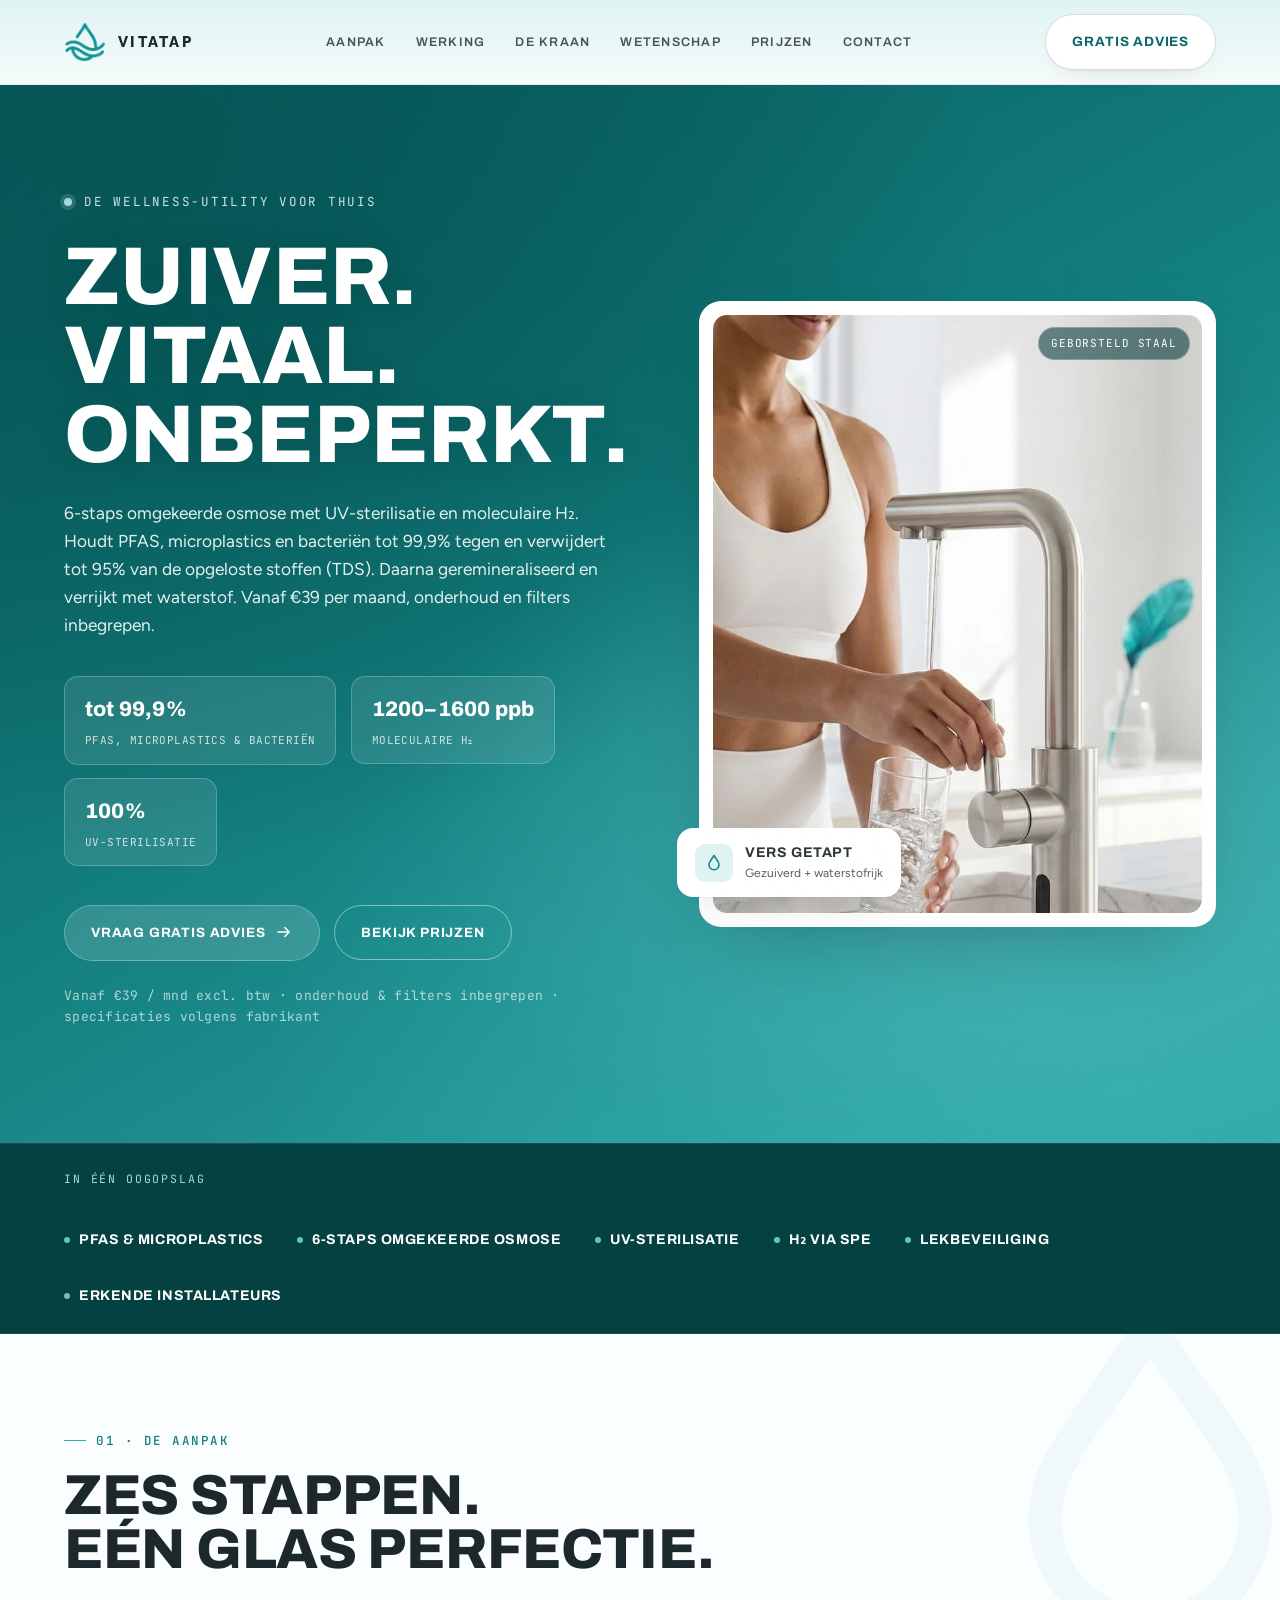
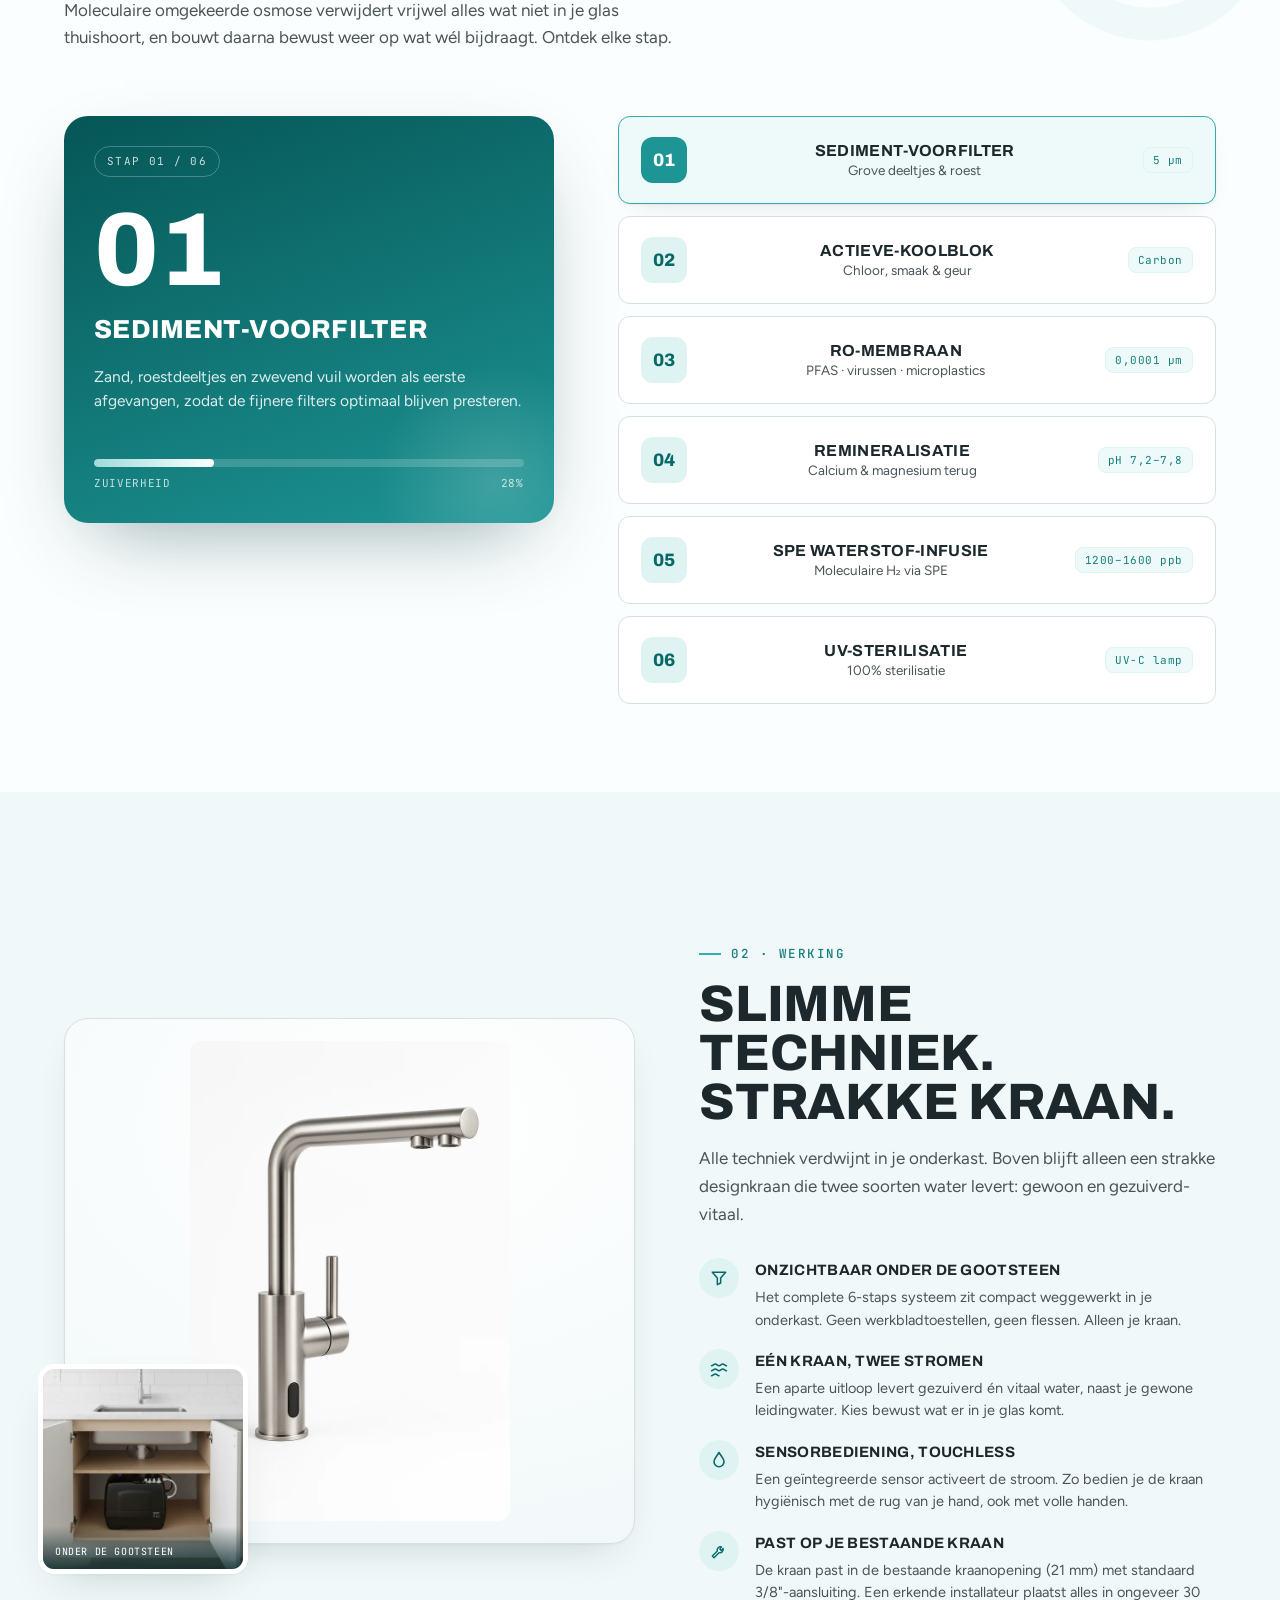
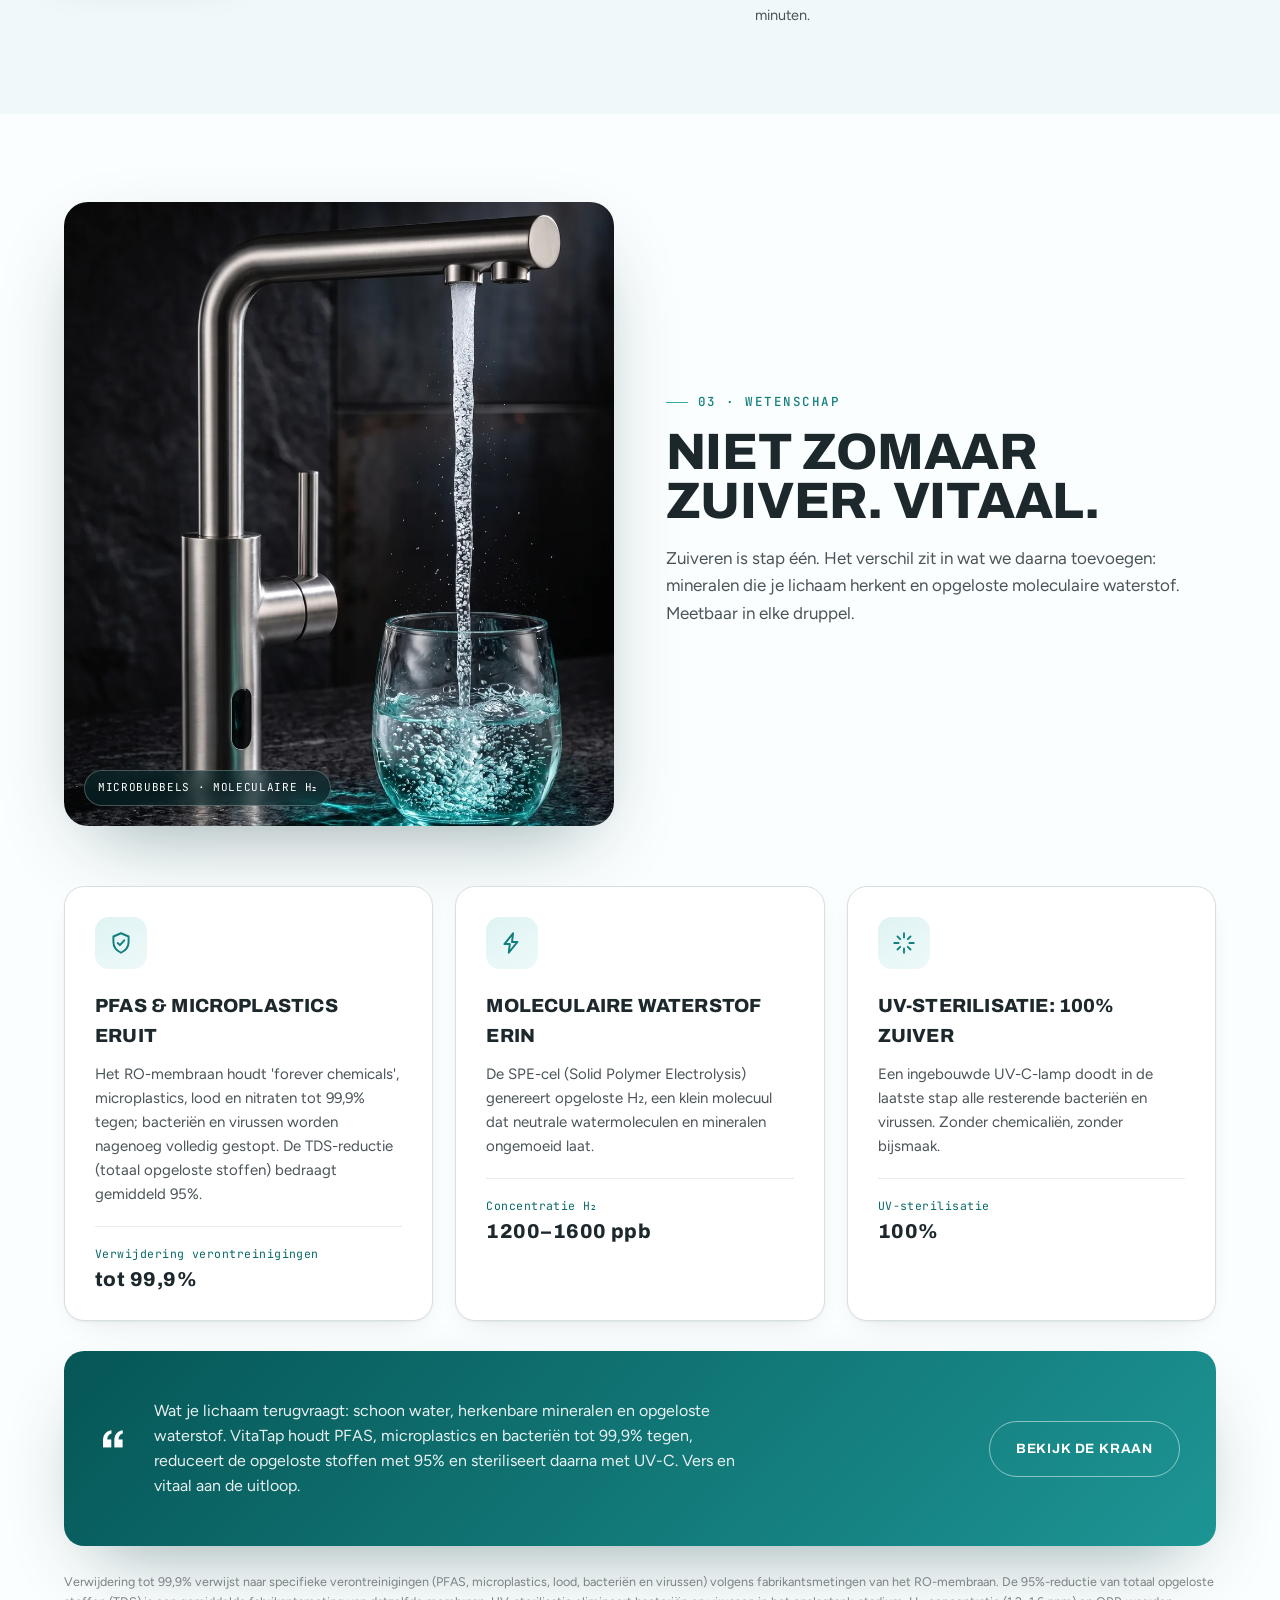
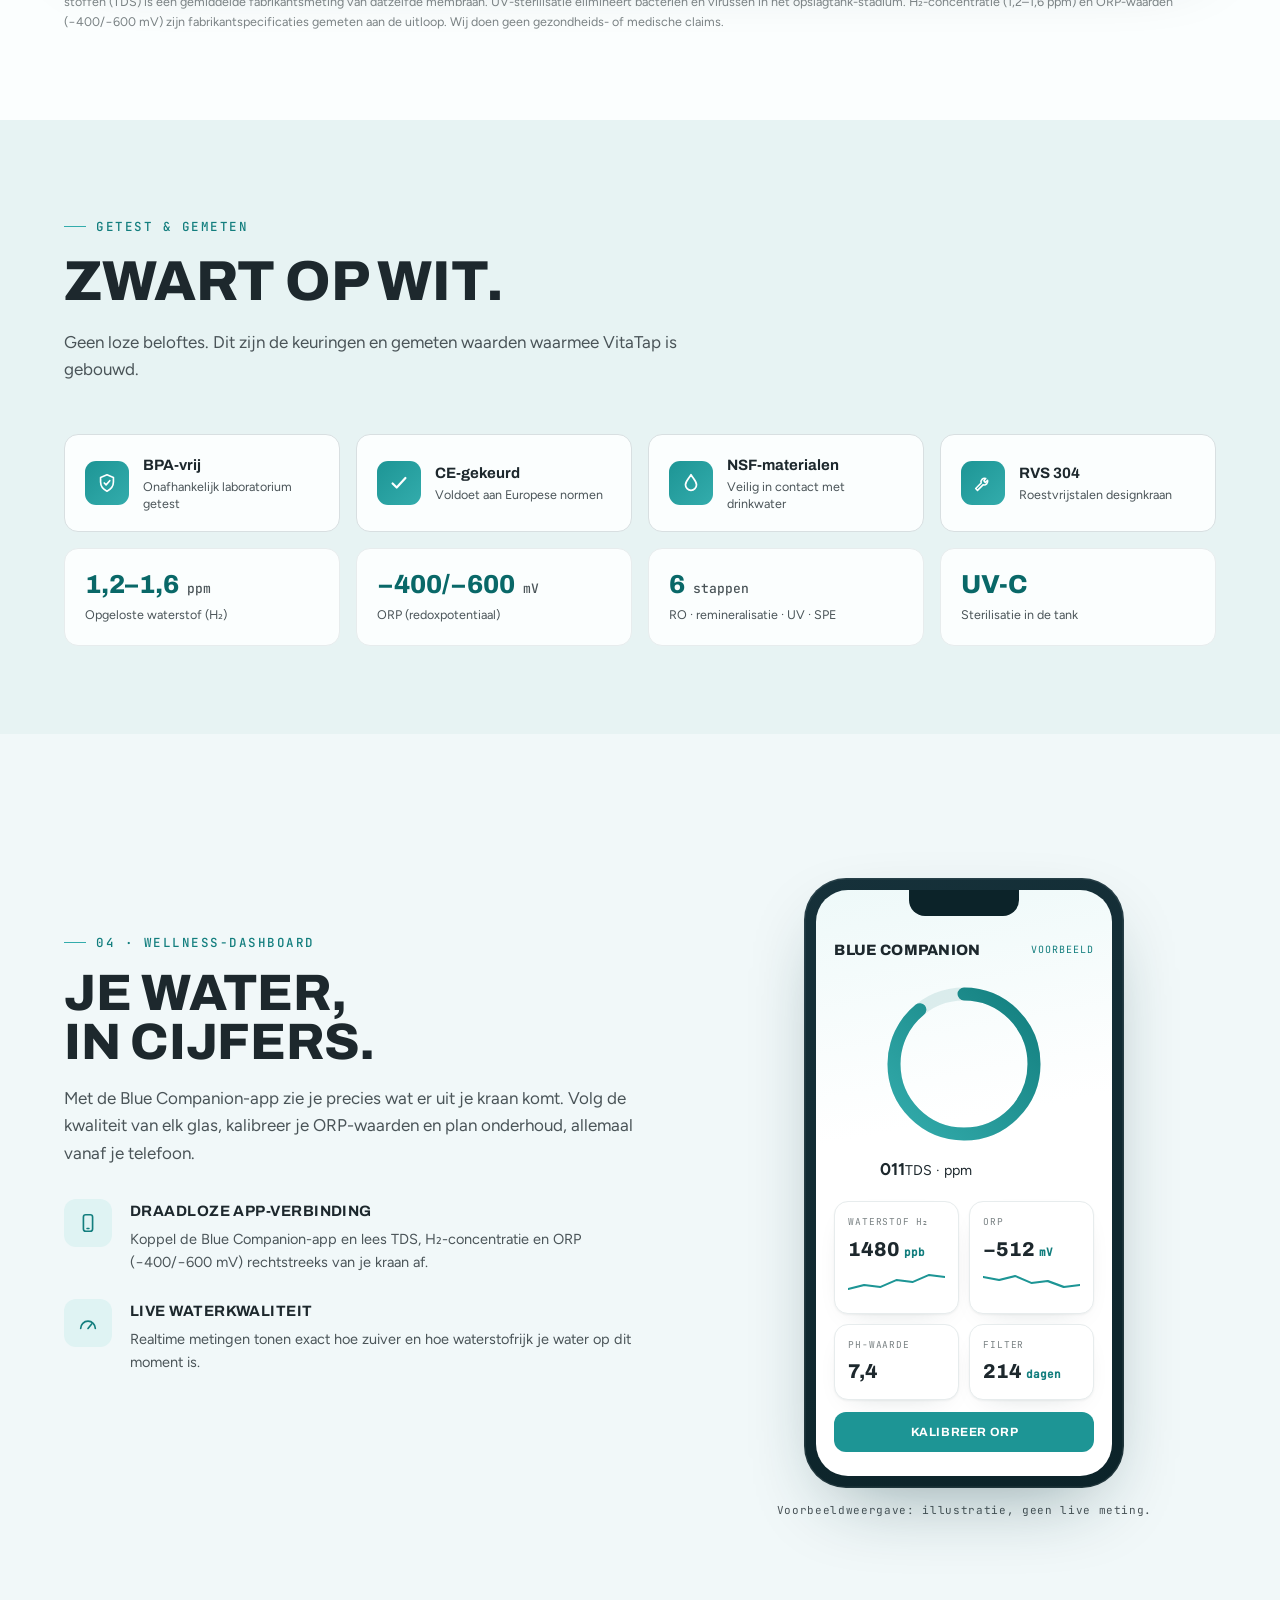
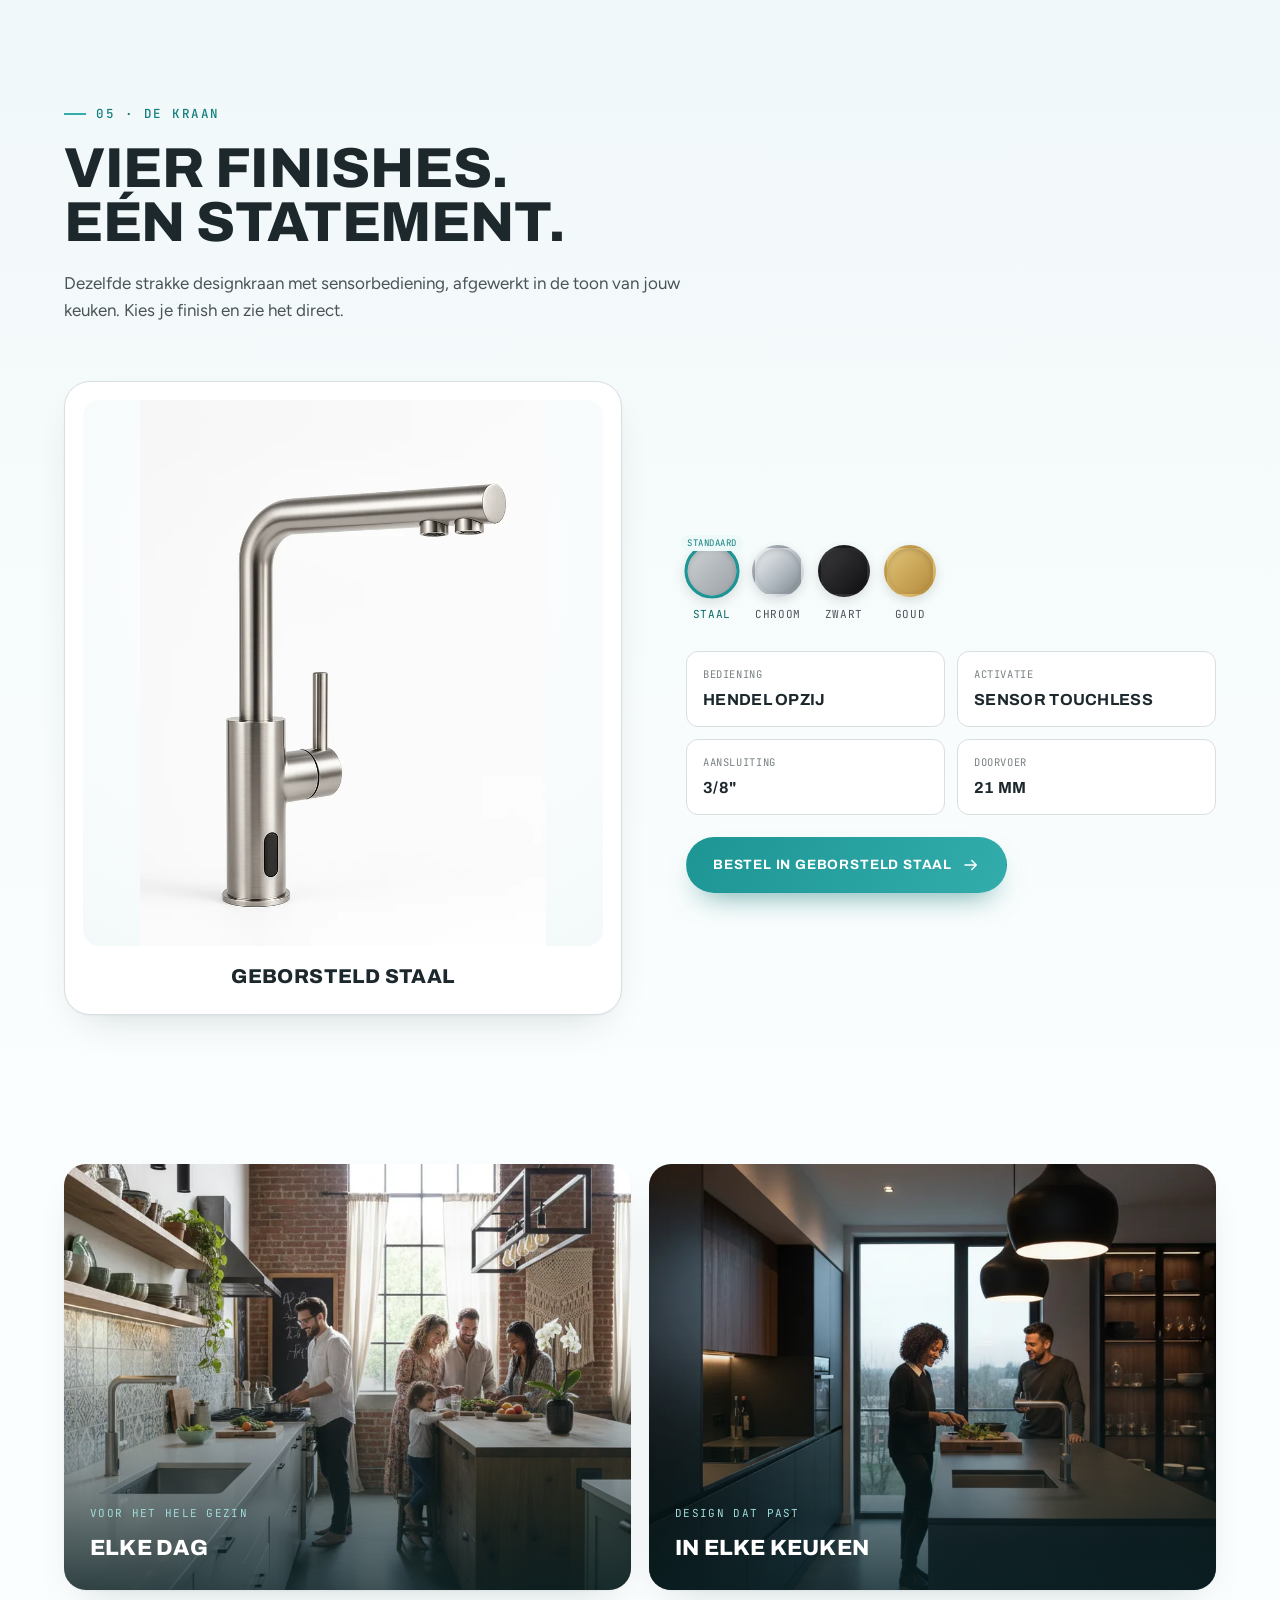
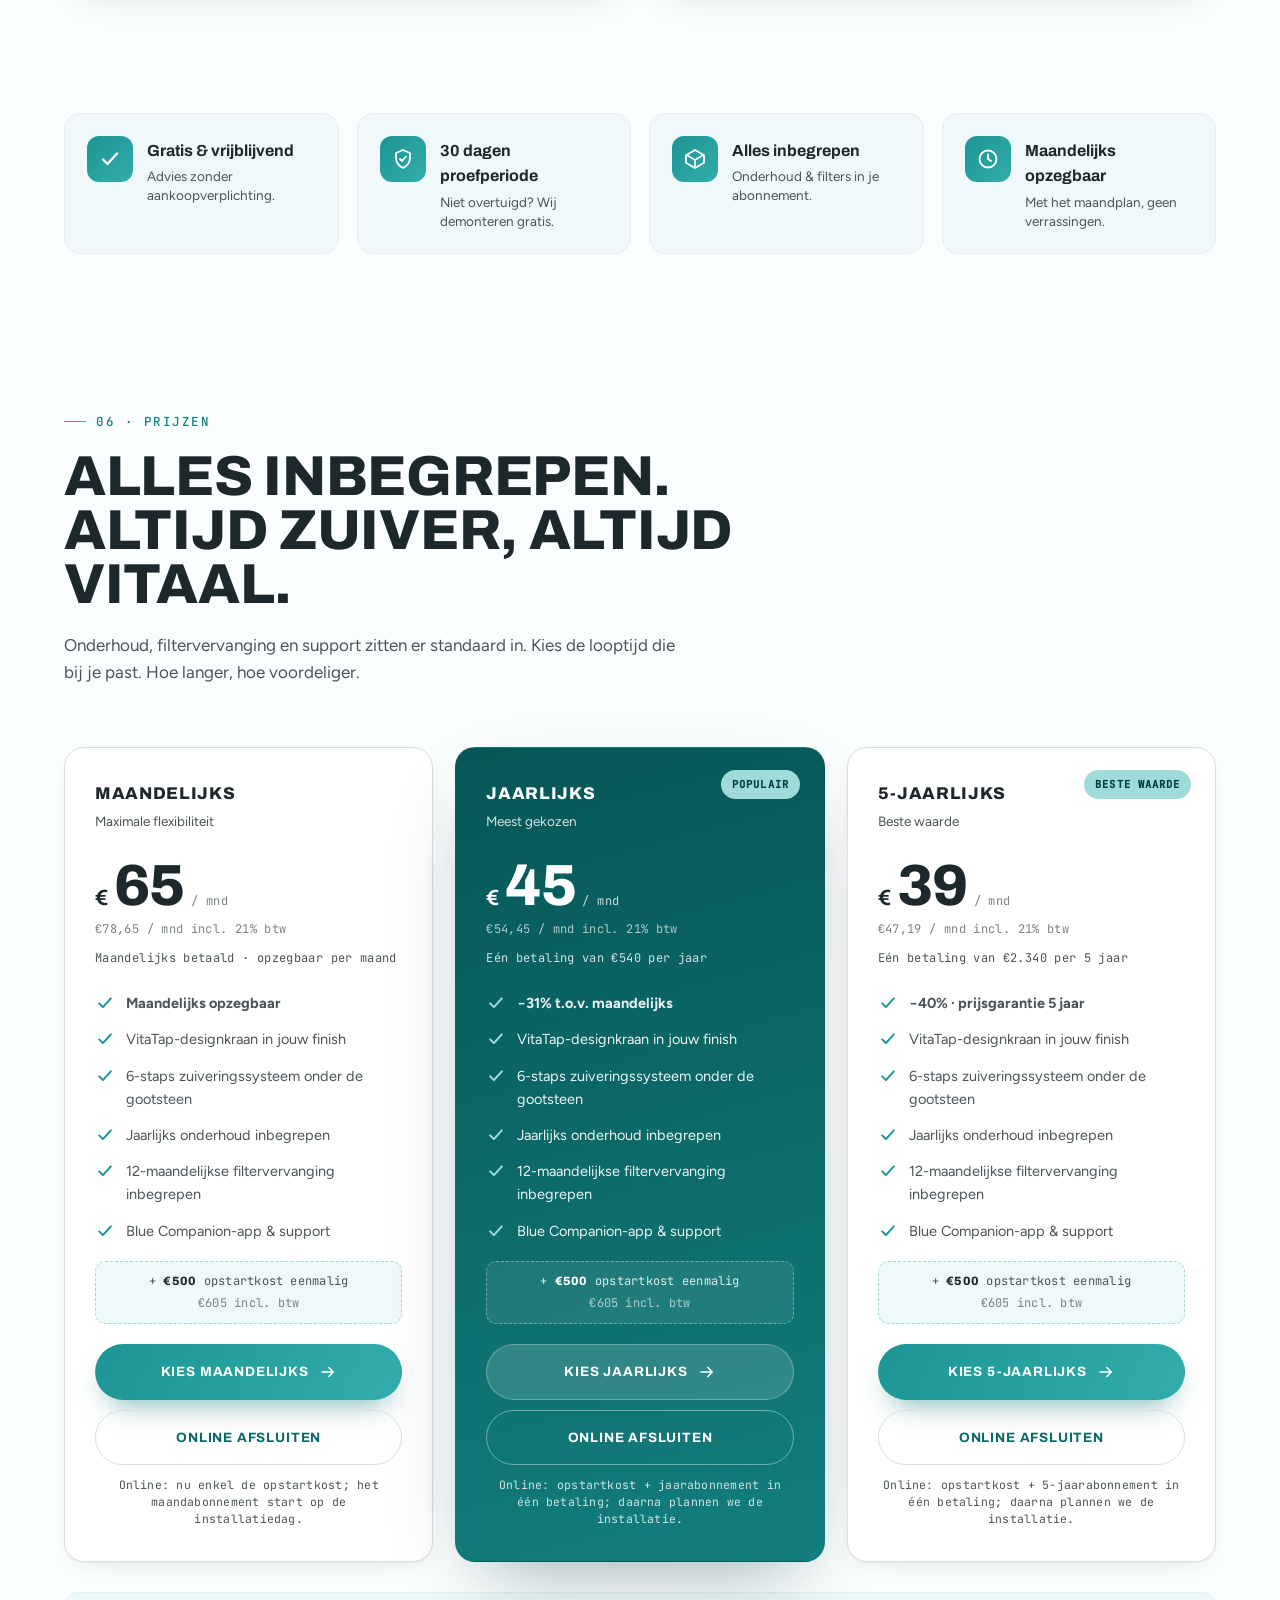
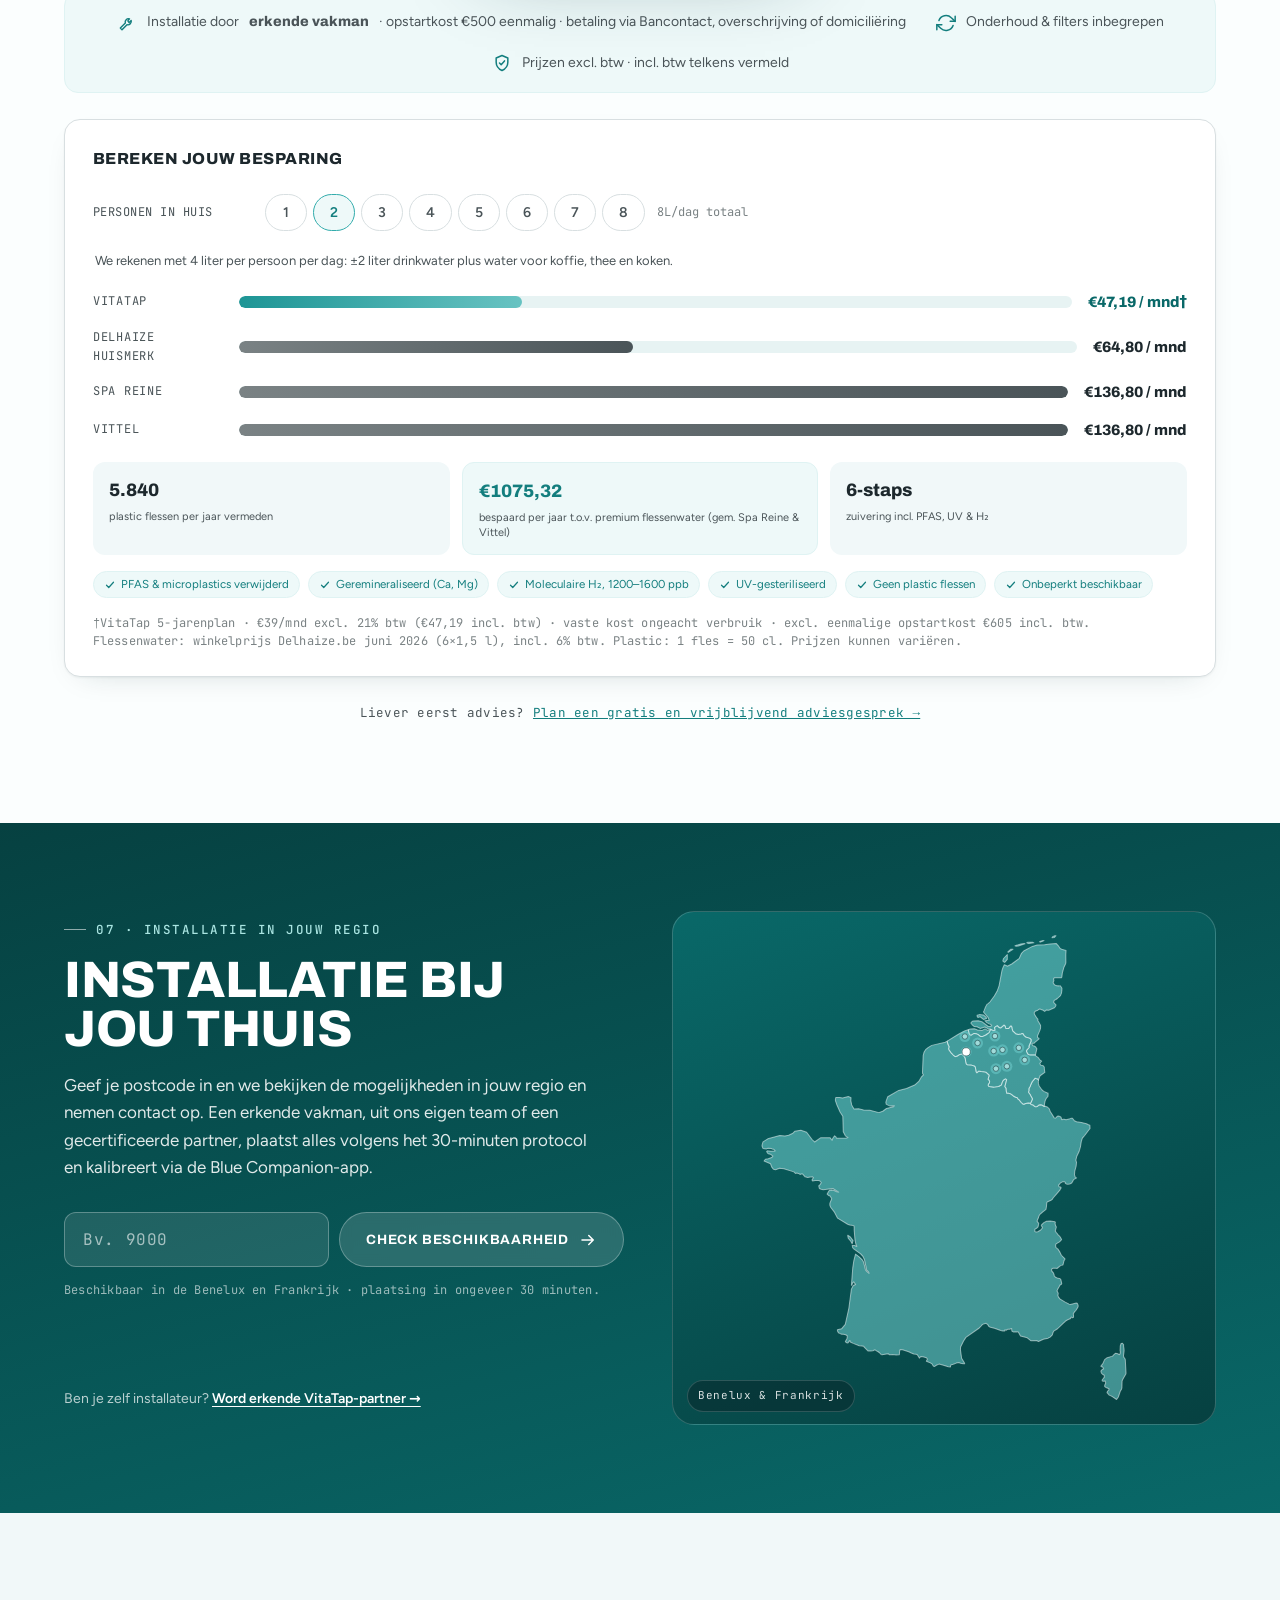
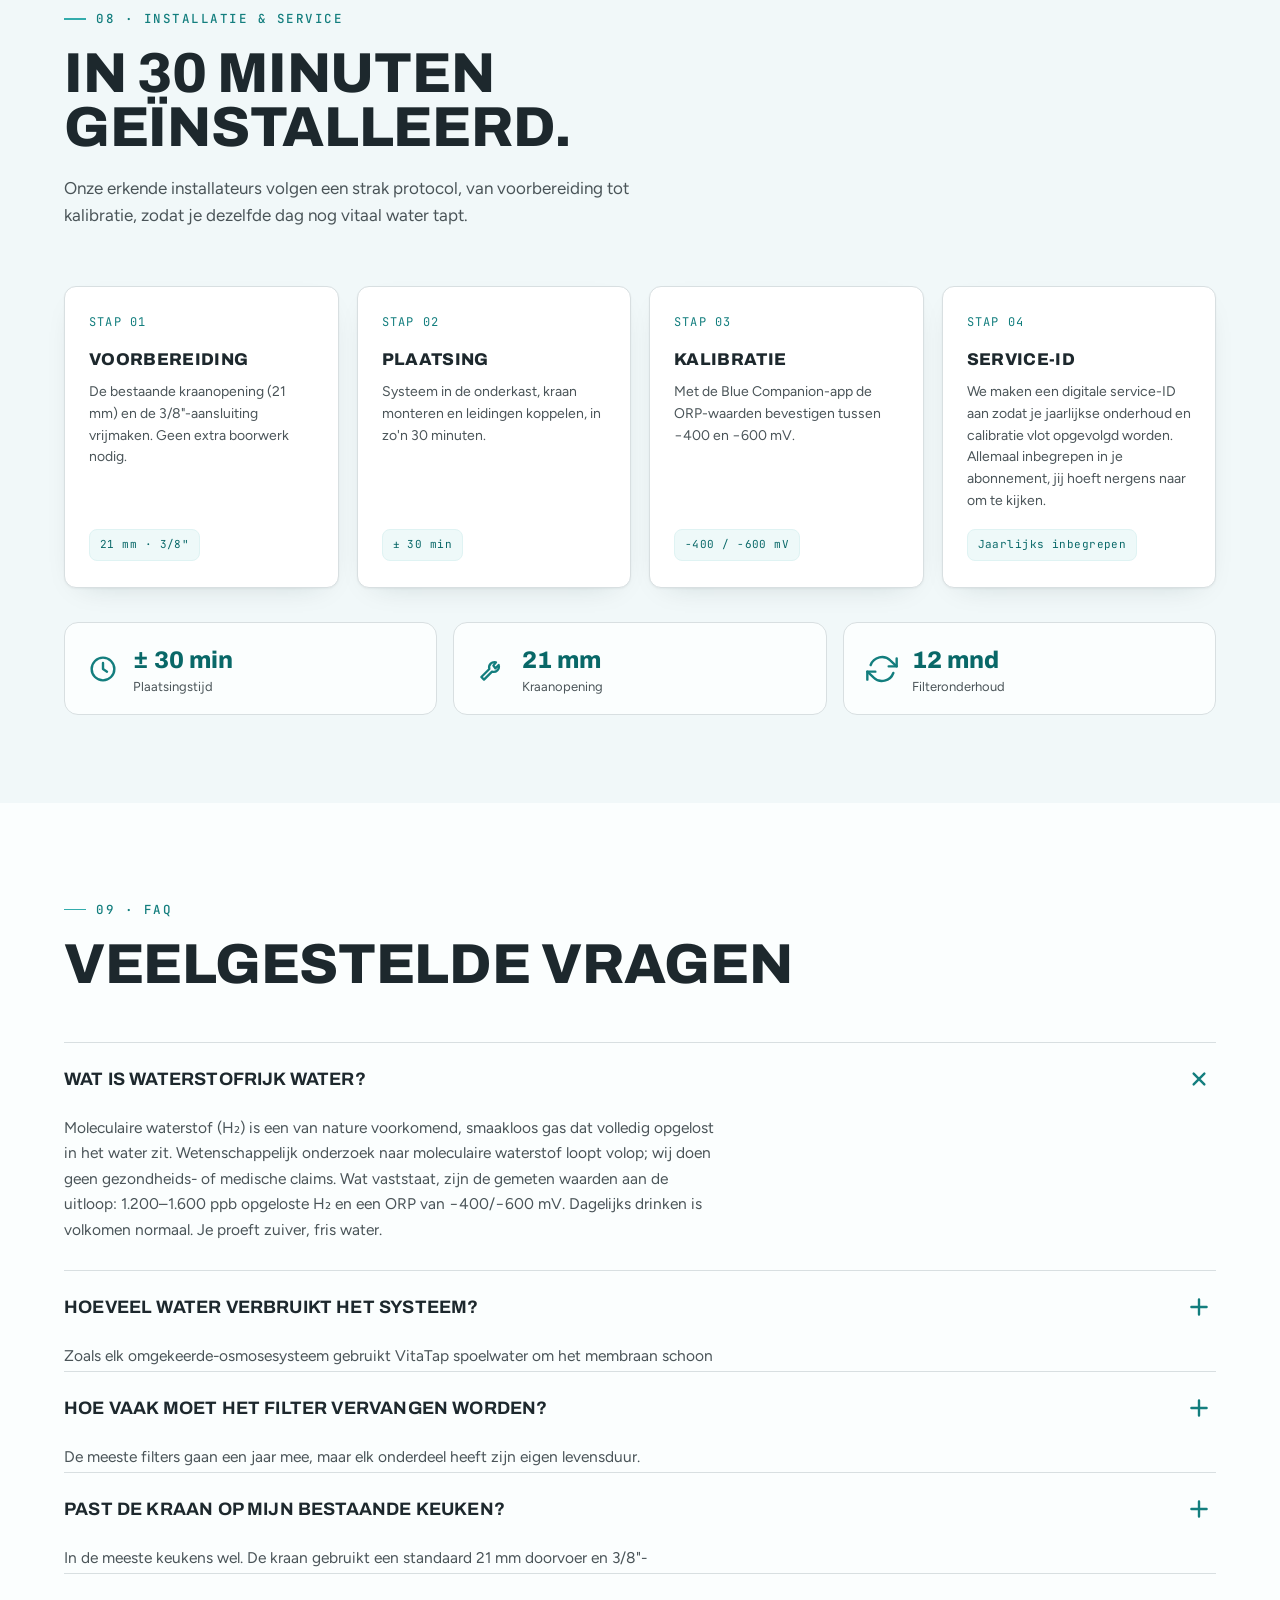
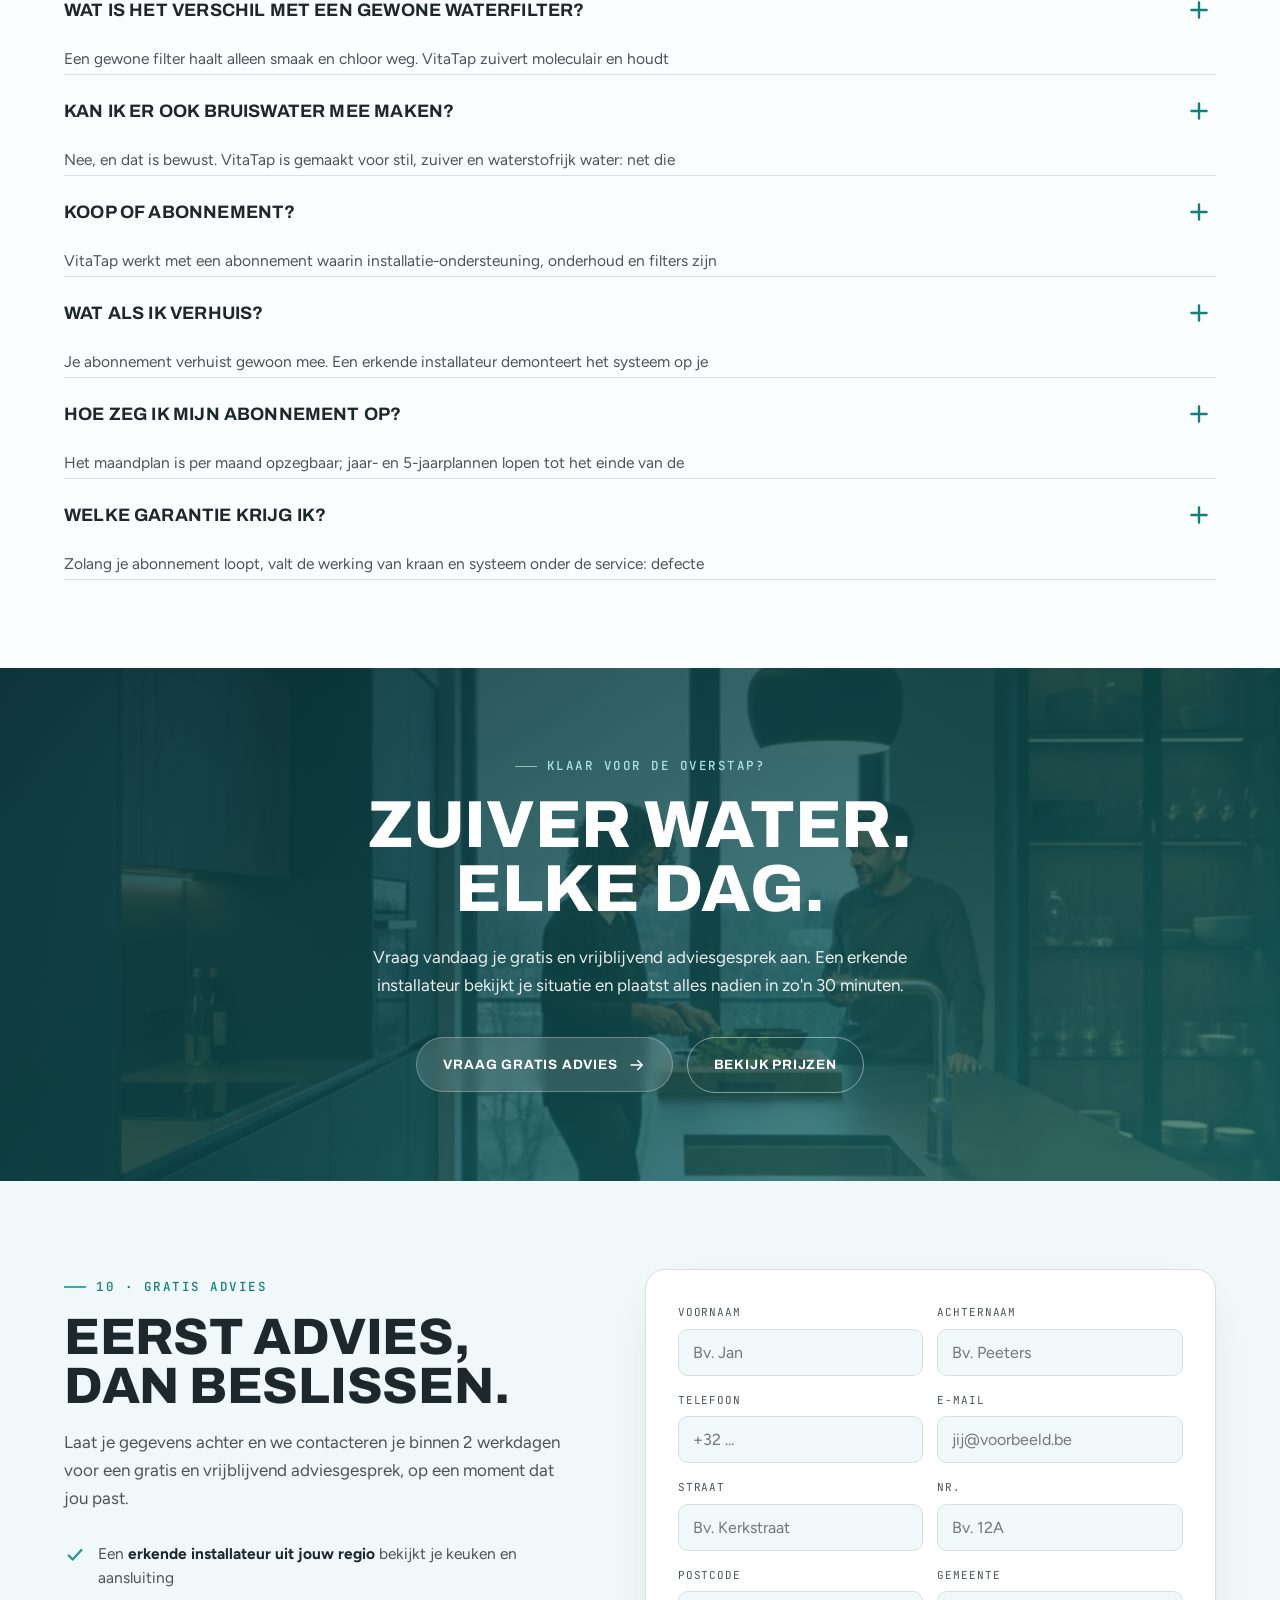
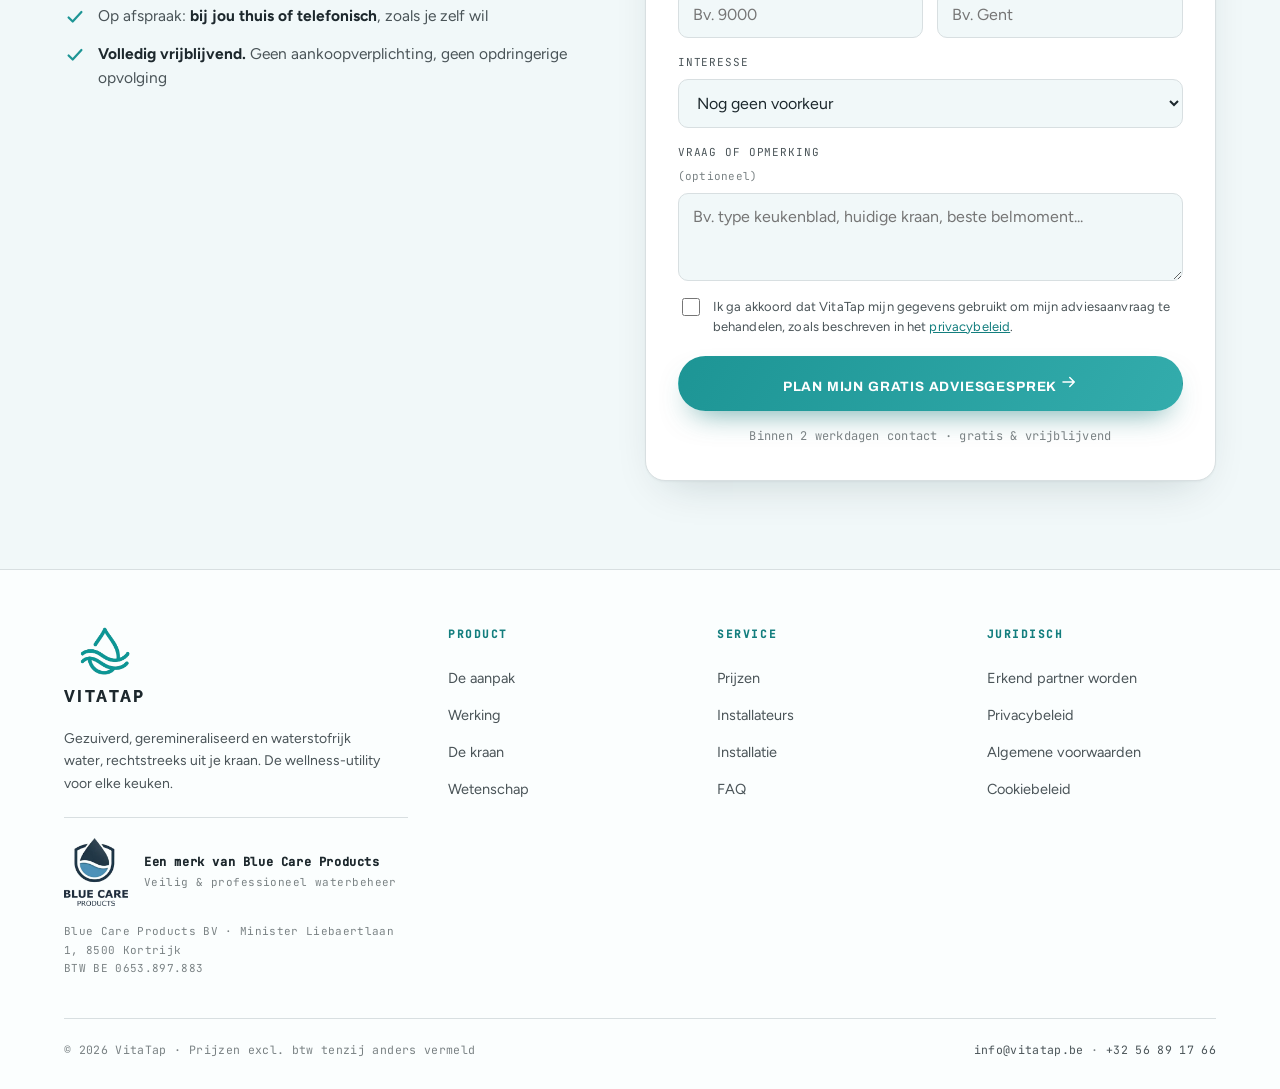
==== index.html @ 3d20e649 "Swap public phone to Google Voice +32 56 89 17 66; remove mobile WhatsApp button" ====
<!DOCTYPE html>
<html lang="nl">
<head>
<meta charset="UTF-8" />
<meta name="viewport" content="width=device-width, initial-scale=1.0" />
<title>VitaTap · Zuiver, vitaal water. Elke dag.</title>
<meta name="description" content="VitaTap levert gezuiverd, geremineraliseerd en waterstofrijk water rechtstreeks uit je kraan. 6-staps moleculaire omgekeerde osmose, tot 99,9% verwijdering van PFAS, microplastics en meer." />
<meta name="robots" content="index, follow" />
<meta name="author" content="Blue Care Products BV" />
<link rel="canonical" href="https://vitatap.be/" />

<!-- Icons -->
<link rel="icon" type="image/svg+xml" href="favicon.svg" />
<link rel="icon" type="image/png" sizes="192x192" href="assets/icon-192.png" />
<link rel="apple-touch-icon" href="assets/apple-touch-icon.png" />
<link rel="manifest" href="site.webmanifest" />
<meta name="theme-color" content="#16868a" />

<!-- Open Graph -->
<meta property="og:type" content="website" />
<meta property="og:site_name" content="VitaTap" />
<meta property="og:locale" content="nl_BE" />
<meta property="og:title" content="VitaTap · Zuiver, vitaal water. Elke dag." />
<meta property="og:description" content="Gezuiverd, geremineraliseerd en waterstofrijk water rechtstreeks uit je kraan. 6-staps omgekeerde osmose, UV-sterilisatie en moleculaire waterstof. Vanaf EUR 39/mnd, onderhoud en filters inbegrepen." />
<meta property="og:url" content="https://vitatap.be/" />
<meta property="og:image" content="https://vitatap.be/assets/og-image.png" />
<meta property="og:image:type" content="image/png" />
<meta property="og:image:width" content="1200" />
<meta property="og:image:height" content="630" />
<meta property="og:image:alt" content="VitaTap · zuiver, vitaal water. Elke dag." />

<!-- Twitter -->
<meta name="twitter:card" content="summary_large_image" />
<meta name="twitter:title" content="VitaTap · Zuiver, vitaal water. Elke dag." />
<meta name="twitter:description" content="Gezuiverd, geremineraliseerd en waterstofrijk water rechtstreeks uit je kraan. Vanaf EUR 39/mnd, onderhoud en filters inbegrepen." />
<meta name="twitter:image" content="https://vitatap.be/assets/og-image.png" />
<meta name="twitter:image:alt" content="VitaTap · zuiver, vitaal water. Elke dag." />

<link rel="dns-prefetch" href="https://api.web3forms.com" />
<link rel="preload" as="font" type="font/woff2" href="fonts/archivo-800.woff2" crossorigin />
<link rel="preload" as="font" type="font/woff2" href="fonts/figtree-400.woff2" crossorigin />
<link rel="stylesheet" href="fonts.css?v=589be052" />
<link rel="preload" as="image" href="assets/hero-lifestyle.webp" fetchpriority="high" />
<link rel="stylesheet" href="styles.css?v=29691217" />

<template id="__bundler_thumbnail">
  <svg viewBox="0 0 100 100" xmlns="http://www.w3.org/2000/svg">
    <rect width="100" height="100" rx="20" fill="#16868a" />
    <g transform="translate(50 52)" stroke="#dff5f4" fill="none" stroke-width="5" stroke-linecap="round">
      <path d="M-16 -4c5 0 6 -7 11 -7s6 7 11 7" />
      <path d="M-16 6c5 0 6 -7 11 -7s6 7 11 7" opacity="0.6" />
    </g>
  </svg>
</template>

<!-- Structured data -->
<script type="application/ld+json">
{
  "@context": "https://schema.org",
  "@graph": [
    {
      "@type": "Organization",
      "@id": "https://vitatap.be/#organization",
      "name": "VitaTap",
      "legalName": "Blue Care Products BV",
      "url": "https://vitatap.be/",
      "logo": "https://vitatap.be/assets/vitatap-mark.png",
      "image": "https://vitatap.be/assets/hero-lifestyle.webp",
      "email": "info@vitatap.be",
      "telephone": "+3256891766",
      "vatID": "BE0653897883",
      "areaServed": "BE",
      "address": {
        "@type": "PostalAddress",
        "streetAddress": "Minister Liebaertlaan 1",
        "postalCode": "8500",
        "addressLocality": "Kortrijk",
        "addressCountry": "BE"
      },
      "contactPoint": {
        "@type": "ContactPoint",
        "telephone": "+3256891766",
        "email": "info@vitatap.be",
        "contactType": "customer service",
        "areaServed": "BE",
        "availableLanguage": [
          "nl"
        ]
      }
    },
    {
      "@type": "WebSite",
      "@id": "https://vitatap.be/#website",
      "name": "VitaTap",
      "url": "https://vitatap.be/",
      "inLanguage": "nl-BE",
      "publisher": {
        "@id": "https://vitatap.be/#organization"
      }
    },
    {
      "@type": "Product",
      "name": "VitaTap waterzuiveringssysteem",
      "url": "https://vitatap.be/#prijzen",
      "image": "https://vitatap.be/assets/faucet-clean.webp",
      "description": "Gezuiverd, geremineraliseerd en waterstofrijk water rechtstreeks uit je kraan. 6-staps omgekeerde osmose met UV-sterilisatie en moleculaire waterstof, inclusief onderhoud, filters en de Blue Companion-app.",
      "brand": {
        "@type": "Brand",
        "name": "VitaTap"
      },
      "category": "Waterzuivering",
      "offers": {
        "@type": "Offer",
        "priceCurrency": "EUR",
        "price": "47.19",
        "url": "https://vitatap.be/#prijzen",
        "availability": "https://schema.org/InStock",
        "priceValidUntil": "2026-12-31",
        "seller": {
          "@id": "https://vitatap.be/#organization"
        }
      }
    }
  ]
}
</script>
<script type="application/ld+json" id="faq-ld">{"@context":"https://schema.org","@type":"FAQPage","mainEntity":[{"@type":"Question","name":"Wat is waterstofrijk water?","acceptedAnswer":{"@type":"Answer","text":"Moleculaire waterstof (H₂) is een van nature voorkomend, smaakloos gas dat volledig opgelost in het water zit. Wetenschappelijk onderzoek naar moleculaire waterstof loopt volop; wij doen geen gezondheids- of medische claims. Wat vaststaat, zijn de gemeten waarden aan de uitloop: 1.200–1.600 ppb opgeloste H₂ en een ORP van −400/−600 mV. Dagelijks drinken is volkomen normaal. Je proeft zuiver, fris water."}},{"@type":"Question","name":"Hoeveel water verbruikt het systeem?","acceptedAnswer":{"@type":"Answer","text":"Zoals elk omgekeerde-osmosesysteem gebruikt VitaTap spoelwater om het membraan schoon te houden."}},{"@type":"Question","name":"Hoe vaak moet het filter vervangen worden?","acceptedAnswer":{"@type":"Answer","text":"De meeste filters gaan een jaar mee, maar elk onderdeel heeft zijn eigen levensduur. Vuistregels: sedimentfilter 3–12 maanden (afhankelijk van waterkwaliteit), koolfilter en remineralisatiefilter elk jaar, UV-lamp elk jaar, RO-membraan elke 3 jaar. Al dit onderhoud zit in het abonnement inbegrepen. De Blue Companion-app houdt automatisch bij wanneer vervanging nodig is."}},{"@type":"Question","name":"Past de kraan op mijn bestaande keuken?","acceptedAnswer":{"@type":"Answer","text":"In de meeste keukens wel. De kraan gebruikt een standaard 21 mm doorvoer en 3/8\"-aansluiting, en het systeem verdwijnt compact in je onderkast. Een erkende installateur controleert dit vooraf."}},{"@type":"Question","name":"Wat is het verschil met een gewone waterfilter?","acceptedAnswer":{"@type":"Answer","text":"Een gewone filter haalt alleen smaak en chloor weg. VitaTap zuivert moleculair en houdt verontreinigingen zoals PFAS, microplastics en bacteriën tot 99,9% tegen, remineraliseert daarna bewust en voegt moleculaire waterstof toe. Zuiver én vitaal, niet zomaar gefilterd."}},{"@type":"Question","name":"Kan ik er ook bruiswater mee maken?","acceptedAnswer":{"@type":"Answer","text":"Nee, en dat is bewust. VitaTap is gemaakt voor stil, zuiver en waterstofrijk water: net die zuivere smaak en de moleculaire waterstof (H₂) zijn wat je proeft en meet. Een carbonatiemodule zit dus niet in het toestel. Wil je af en toe toch bruis, dan gebruik je je gezuiverde VitaTap-water gewoon in een los bruistoestel — je vertrekt dan nog altijd van dezelfde zuivere basis."}},{"@type":"Question","name":"Koop of abonnement?","acceptedAnswer":{"@type":"Answer","text":"VitaTap werkt met een abonnement waarin installatie-ondersteuning, onderhoud en filters zijn inbegrepen. Zo blijft je water altijd op niveau zonder verrassingen. Een eenmalige opstartkost van €500 dekt de installatie."}},{"@type":"Question","name":"Wat als ik verhuis?","acceptedAnswer":{"@type":"Answer","text":"Je abonnement verhuist gewoon mee. Een erkende installateur demonteert het systeem op je oude adres en plaatst het opnieuw op je nieuwe adres. Je betaalt enkel de verplaatsing, geen nieuwe opstartkost. Eén telefoontje volstaat om dit in te plannen."}},{"@type":"Question","name":"Hoe zeg ik mijn abonnement op?","acceptedAnswer":{"@type":"Answer","text":"Het maandplan is per maand opzegbaar; jaar- en 5-jaarplannen lopen tot het einde van de gekozen periode en worden nooit stilzwijgend voor een nieuwe volledige termijn verlengd. Bij stopzetting komt een erkende installateur het systeem netjes demonteren."}},{"@type":"Question","name":"Welke garantie krijg ik?","acceptedAnswer":{"@type":"Answer","text":"Zolang je abonnement loopt, valt de werking van kraan en systeem onder de service: defecte onderdelen worden hersteld of vervangen zonder extra kosten, en het jaarlijkse onderhoud met filtervervanging zit standaard inbegrepen."}}]}</script>
  <!-- Analytics (privacy-first, geen cookies, geen banner nodig).
       Activeren: 1) account op plausible.io voor domein vitatap.be
                  2) onderstaande regel uncommenten en herbouwen (node build.js)
  <script defer data-domain="vitatap.be" src="https://plausible.io/js/script.tagged-events.js"></script>
  -->
</head>
<body>
<div id="root"><!--PRERENDER_START--><a class="skip-link" href="#main">Naar inhoud</a><header class="site-header"><div class="wrap header-inner"><a class="brand" href="#top" aria-label="VitaTap home"><img class="logo" src="assets/vitatap-mark.png" alt="VitaTap" width="180" height="171" decoding="async"><span class="wordmark">VitaTap</span></a><nav class="nav"><a href="#aanpak">Aanpak</a><a href="#werking">Werking</a><a href="#kraan">De Kraan</a><a href="#wetenschap">Wetenschap</a><a href="#prijzen">Prijzen</a><a href="#contact">Contact</a></nav><a class="btn header-cta" href="#contact">Gratis advies</a><button class="menu-btn" aria-label="Open menu" aria-expanded="false"><svg width="26" height="26" viewBox="0 0 24 24" fill="none"><path d="M4 7h16M4 12h16M4 17h16" stroke="currentColor" stroke-width="2" stroke-linecap="round"></path></svg></button></div><div class="mobile-menu" style="opacity: 0; visibility: hidden; transform: translateY(-10px); pointer-events: none;"><nav><a href="#aanpak">Aanpak</a><a href="#werking">Werking</a><a href="#kraan">De Kraan</a><a href="#wetenschap">Wetenschap</a><a href="#prijzen">Prijzen</a><a href="#contact">Contact</a></nav><a class="btn btn-primary" href="#contact">Vraag gratis advies <svg viewBox="0 0 24 24" fill="none" class="arr" width="18" height="18"><path d="M4 12h15m0 0-6-6m6 6-6 6" stroke="currentColor" stroke-width="2" stroke-linecap="round" stroke-linejoin="round"></path></svg></a><div class="mobile-contact"><a href="tel:+3256891766">Bel +32 56 89 17 66</a></div></div></header><main id="main"><section class="hero" id="top"><div class="wrap hero-grid"><div class="hero-copy"><p class="hero-eyebrow"><span class="dot"></span> De wellness-utility voor thuis</p><h1 class="display">Zuiver. Vitaal. Onbeperkt.</h1><p class="hero-sub">6-staps omgekeerde osmose met UV-sterilisatie en moleculaire H₂. Houdt PFAS, microplastics en bacteriën tot 99,9% tegen en verwijdert tot 95% van de opgeloste stoffen (TDS). Daarna geremineraliseerd en verrijkt met waterstof. Vanaf €39 per maand, onderhoud en filters inbegrepen.</p><div class="hero-stats"><div class="stat-chip reveal" style="transition-delay: 0s;"><div class="val">tot 99,9%</div><div class="cap">PFAS, microplastics &amp; bacteriën</div></div><div class="stat-chip reveal" style="transition-delay: 0.05s;"><div class="val">1200–1600 ppb</div><div class="cap">Moleculaire H₂</div></div><div class="stat-chip reveal" style="transition-delay: 0.1s;"><div class="val">100%</div><div class="cap">UV-sterilisatie</div></div></div><div class="hero-actions"><a class="btn btn-primary solid-white" href="#contact">Vraag gratis advies <svg viewBox="0 0 24 24" fill="none" class="arr" width="18" height="18"><path d="M4 12h15m0 0-6-6m6 6-6 6" stroke="currentColor" stroke-width="2" stroke-linecap="round" stroke-linejoin="round"></path></svg></a><a class="btn btn-ghost" href="#prijzen">Bekijk prijzen</a></div><p class="hero-fine">Vanaf €39 / mnd excl. btw · onderhoud &amp; filters inbegrepen · specificaties volgens fabrikant</p></div><div class="hero-media"><div class="hero-card"><span class="hero-finish-tag">Geborsteld staal</span><div class="frame"><img src="assets/hero-lifestyle.webp" alt="Vrouw vult een glas met gezuiverd water aan de VitaTap-kraan" width="760" height="1351" loading="eager" fetchpriority="high" decoding="async"></div><div class="hero-badge"><span class="ico"><svg viewBox="0 0 24 24" fill="none" width="20" height="20"><path d="M12 3c3 5 6 7.5 6 11a6 6 0 1 1-12 0c0-3.5 3-6 6-11Z" stroke="currentColor" stroke-width="1.9" stroke-linejoin="round"></path></svg></span><div><div class="t">Vers getapt</div><div class="s">Gezuiverd + waterstofrijk</div></div></div></div></div></div></section><div class="trust"><div class="wrap" data-comment-anchor="d1878b9bf1-div-122-7"><span class="label">In één oogopslag</span><div class="items"><span><span class="d"></span><b>PFAS &amp; microplastics</b></span><span><span class="d"></span><b>6-staps omgekeerde osmose</b></span><span><span class="d"></span><b>UV-sterilisatie</b></span><span><span class="d"></span><b>H₂ via SPE</b></span><span><span class="d"></span><b>Lekbeveiliging</b></span><span><span class="d"></span><b>Erkende installateurs</b></span></div></div></div><section class="section bg-paper" id="aanpak"><svg viewBox="0 0 24 24" fill="none" class="watermark" style="width: 420px; height: 420px; top: -60px; right: -80px;"><path d="M12 3c3 5 6 7.5 6 11a6 6 0 1 1-12 0c0-3.5 3-6 6-11Z" stroke="currentColor" stroke-width="1.9" stroke-linejoin="round"></path></svg><div class="wrap"><div class="sec-head reveal" style="transition-delay: 0.15000000000000002s;"><p class="eyebrow">01 · De aanpak</p><h2 class="display">Zes stappen.<br>Eén glas perfectie.</h2><p class="lead">Moleculaire omgekeerde osmose verwijdert vrijwel alles wat niet in je glas thuishoort, en bouwt daarna bewust weer op wat wél bijdraagt. Ontdek elke stap.</p></div><div class="steps-layout"><div class="steps-sticky"><div class="flow-visual"><span class="ring"></span><span class="flow-pill">Stap 01 / 06</span><div class="flow-head"><div class="flow-num">01</div></div><div class="flow-name">Sediment-voorfilter</div><p class="flow-desc">Zand, roestdeeltjes en zwevend vuil worden als eerste afgevangen, zodat de fijnere filters optimaal blijven presteren.</p><div class="flow-meter"><div class="bar"><div class="fill" style="width: 28%;"></div></div><div class="lab"><span>Zuiverheid</span><span>28%</span></div></div></div></div><div class="step-list"><button class="step-item active reveal" style="transition-delay: 0.2s;"><span class="idx">01</span><span><span class="st-name">Sediment-voorfilter</span><span class="st-sub">Grove deeltjes &amp; roest</span></span><span class="st-tag">5 µm</span></button><button class="step-item reveal" style="transition-delay: 0.25s;"><span class="idx">02</span><span><span class="st-name">Actieve-koolblok</span><span class="st-sub">Chloor, smaak &amp; geur</span></span><span class="st-tag">Carbon</span></button><button class="step-item reveal" style="transition-delay: 0s;"><span class="idx">03</span><span><span class="st-name">RO-membraan</span><span class="st-sub">PFAS · virussen · microplastics</span></span><span class="st-tag">0,0001 µm</span></button><button class="step-item reveal" style="transition-delay: 0.05s;"><span class="idx">04</span><span><span class="st-name">Remineralisatie</span><span class="st-sub">Calcium &amp; magnesium terug</span></span><span class="st-tag">pH 7,2–7,8</span></button><button class="step-item reveal" style="transition-delay: 0.1s;"><span class="idx">05</span><span><span class="st-name">SPE Waterstof-infusie</span><span class="st-sub">Moleculaire H₂ via SPE</span></span><span class="st-tag">1200–1600 ppb</span></button><button class="step-item reveal" style="transition-delay: 0.15000000000000002s;"><span class="idx">06</span><span><span class="st-name">UV-sterilisatie</span><span class="st-sub">100% sterilisatie</span></span><span class="st-tag">UV-C lamp</span></button></div></div></div></section><section class="section bg-paper2" id="werking"><div class="wrap"><div class="werking-grid"><div class="werking-visual"><div class="werking-faucet reveal" style="transition-delay: 0.2s;"><img src="assets/finish-steel.webp" alt="VitaTap-designkraan in geborsteld staal met een aparte uitloop voor gezuiverd, vitaal water" width="760" height="1140" loading="lazy" decoding="async"></div><div class="werking-filter"><img src="assets/under-sink-filter.webp" alt="Het 6-staps zuiveringssysteem onder de gootsteen" width="900" height="900" loading="lazy" decoding="async"><span class="cap">Onder de gootsteen</span></div></div><div class="werking-copy"><p class="eyebrow">02 · Werking</p><h2 class="display" style="margin-top: 16px;">Slimme techniek.<br>Strakke kraan.</h2><p class="lead" style="margin-top: 18px;">Alle techniek verdwijnt in je onderkast. Boven blijft alleen een strakke designkraan die twee soorten water levert: gewoon en gezuiverd-vitaal.</p><div class="werk-steps"><div class="werk-step reveal" style="transition-delay: 0.25s;"><span class="n"><svg viewBox="0 0 24 24" fill="none" width="20" height="20"><path d="M4 5h16l-6 7v6l-4 2v-8L4 5Z" stroke="currentColor" stroke-width="1.8" stroke-linejoin="round"></path></svg></span><div><h4>Onzichtbaar onder de gootsteen</h4><p>Het complete 6-staps systeem zit compact weggewerkt in je onderkast. Geen werkbladtoestellen, geen flessen. Alleen je kraan.</p></div></div><div class="werk-step reveal" style="transition-delay: 0s;"><span class="n"><svg viewBox="0 0 24 24" fill="none" width="20" height="20"><path d="M3 8c2 0 2.5-2 4.5-2S10 8 12 8s2.5-2 4.5-2S19 8 21 8M3 14c2 0 2.5-2 4.5-2S10 14 12 14s2.5-2 4.5-2S19 14 21 14M3 20c2 0 2.5-2 4.5-2S10 20 12 20" stroke="currentColor" stroke-width="1.8" stroke-linecap="round"></path></svg></span><div><h4>Eén kraan, twee stromen</h4><p>Een aparte uitloop levert gezuiverd én vitaal water, naast je gewone leidingwater. Kies bewust wat er in je glas komt.</p></div></div><div class="werk-step reveal" style="transition-delay: 0.05s;"><span class="n"><svg viewBox="0 0 24 24" fill="none" width="20" height="20"><path d="M12 3c3 5 6 7.5 6 11a6 6 0 1 1-12 0c0-3.5 3-6 6-11Z" stroke="currentColor" stroke-width="1.9" stroke-linejoin="round"></path></svg></span><div><h4>Sensorbediening, touchless</h4><p>Een geïntegreerde sensor activeert de stroom. Zo bedien je de kraan hygiënisch met de rug van je hand, ook met volle handen.</p></div></div><div class="werk-step reveal" style="transition-delay: 0.1s;"><span class="n"><svg viewBox="0 0 24 24" fill="none" width="20" height="20"><path d="M15 7a4 4 0 0 0-5 5L4 18l2 2 6-6a4 4 0 0 0 5-5l-2.5 2.5L13 9.5 15 7Z" stroke="currentColor" stroke-width="1.7" stroke-linejoin="round"></path></svg></span><div><h4>Past op je bestaande kraan</h4><p>De kraan past in de bestaande kraanopening (21 mm) met standaard 3/8"-aansluiting. Een erkende installateur plaatst alles in ongeveer 30 minuten.</p></div></div></div></div></div></div></section><section class="section bg-paper" id="wetenschap"><div class="wrap"><div class="sci-feature"><div class="sci-shot reveal" style="transition-delay: 0.15000000000000002s;"><img src="assets/dark-teal-pour.webp" alt="Waterstofrijk water met micro-bubbels stroomt uit de VitaTap-kraan" width="1000" height="1501" loading="lazy" decoding="async"><span class="tag">Microbubbels · moleculaire H₂</span></div><div class="sec-head reveal" style="transition-delay: 0.2s;"><p class="eyebrow">03 · Wetenschap</p><h2 class="display" style="margin-top: 16px;">Niet zomaar zuiver. Vitaal.</h2><p class="lead" style="margin-top: 18px;">Zuiveren is stap één. Het verschil zit in wat we daarna toevoegen: mineralen die je lichaam herkent en opgeloste moleculaire waterstof. Meetbaar in elke druppel.</p></div></div><div class="sci-grid"><div class="sci-card reveal" style="transition-delay: 0.25s;"><span class="ico"><svg viewBox="0 0 24 24" fill="none" width="26" height="26"><path d="M12 3l7 3v5c0 4.5-3 8-7 10-4-2-7-5.5-7-10V6l7-3Z" stroke="currentColor" stroke-width="1.8" stroke-linejoin="round"></path><path d="M9 12l2 2 4-4.5" stroke="currentColor" stroke-width="1.8" stroke-linecap="round" stroke-linejoin="round"></path></svg></span><h3>PFAS &amp; microplastics eruit</h3><p>Het RO-membraan houdt 'forever chemicals', microplastics, lood en nitraten tot 99,9% tegen; bacteriën en virussen worden nagenoeg volledig gestopt. De TDS-reductie (totaal opgeloste stoffen) bedraagt gemiddeld 95%.</p><div class="sci-metric"><span>Verwijdering verontreinigingen</span><span class="big">tot 99,9%</span></div></div><div class="sci-card reveal" style="transition-delay: 0s;"><span class="ico"><svg viewBox="0 0 24 24" fill="none" width="26" height="26"><path d="M13 3 5 13h5l-1 8 8-10h-5l1-8Z" stroke="currentColor" stroke-width="1.8" stroke-linejoin="round"></path></svg></span><h3>Moleculaire waterstof erin</h3><p>De SPE-cel (Solid Polymer Electrolysis) genereert opgeloste H₂, een klein molecuul dat neutrale watermoleculen en mineralen ongemoeid laat.</p><div class="sci-metric"><span>Concentratie H₂</span><span class="big">1200–1600 ppb</span></div></div><div class="sci-card reveal" style="transition-delay: 0.05s;"><span class="ico"><svg viewBox="0 0 24 24" fill="none" width="26" height="26"><path d="M12 3v4M12 17v4M3 12h4M17 12h4M6 6l2.5 2.5M15.5 15.5 18 18M18 6l-2.5 2.5M8.5 15.5 6 18" stroke="currentColor" stroke-width="1.7" stroke-linecap="round"></path></svg></span><h3>UV-sterilisatie: 100% zuiver</h3><p>Een ingebouwde UV-C-lamp doodt in de laatste stap alle resterende bacteriën en virussen. Zonder chemicaliën, zonder bijsmaak.</p><div class="sci-metric"><span>UV-sterilisatie</span><span class="big">100%</span></div></div></div><div class="callout reveal" style="transition-delay: 0.1s;"><div class="qi">“</div><p class="qt">Wat je lichaam terugvraagt: schoon water, herkenbare mineralen en opgeloste waterstof. VitaTap houdt PFAS, microplastics en bacteriën tot 99,9% tegen, reduceert de opgeloste stoffen met 95% en steriliseert daarna met UV-C. Vers en vitaal aan de uitloop.</p><a class="btn btn-ghost" href="#kraan" style="color: rgb(255, 255, 255); border-color: rgba(255, 255, 255, 0.5);">Bekijk de kraan</a></div><p class="claims-note">Verwijdering tot 99,9% verwijst naar specifieke verontreinigingen (PFAS, microplastics, lood, bacteriën en virussen) volgens fabrikantsmetingen van het RO-membraan. De 95%-reductie van totaal opgeloste stoffen (TDS) is een gemiddelde fabrikantsmeting van datzelfde membraan. UV-sterilisatie elimineert bacteriën en virussen in het opslagtank-stadium. H₂-concentratie (1,2–1,6 ppm) en ORP-waarden (−400/−600&nbsp;mV) zijn fabrikantspecificaties gemeten aan de uitloop. Wij doen geen gezondheids- of medische claims.</p></div></section><section class="section bg-paper3 certs"><div class="wrap"><div class="sec-head reveal" style="max-width: 760px; transition-delay: 0.15000000000000002s;"><p class="eyebrow">Getest &amp; gemeten</p><h2 class="display">Zwart op wit.</h2><p class="lead">Geen loze beloftes. Dit zijn de keuringen en gemeten waarden waarmee VitaTap is gebouwd.</p></div><div class="certs-badges"><div class="cert-badge reveal" style="transition-delay: 0.2s;"><span class="cb-ico"><svg viewBox="0 0 24 24" fill="none" width="22" height="22"><path d="M12 3l7 3v5c0 4.5-3 8-7 10-4-2-7-5.5-7-10V6l7-3Z" stroke="currentColor" stroke-width="1.8" stroke-linejoin="round"></path><path d="M9 12l2 2 4-4.5" stroke="currentColor" stroke-width="1.8" stroke-linecap="round" stroke-linejoin="round"></path></svg></span><div><div class="cb-t">BPA-vrij</div><div class="cb-s">Onafhankelijk laboratorium getest</div></div></div><div class="cert-badge reveal" style="transition-delay: 0.25s;"><span class="cb-ico"><svg viewBox="0 0 24 24" fill="none" width="22" height="22"><path d="M5 12.5l4.5 4.5L19 6.5" stroke="currentColor" stroke-width="2.4" stroke-linecap="round" stroke-linejoin="round"></path></svg></span><div><div class="cb-t">CE-gekeurd</div><div class="cb-s">Voldoet aan Europese normen</div></div></div><div class="cert-badge reveal" style="transition-delay: 0s;"><span class="cb-ico"><svg viewBox="0 0 24 24" fill="none" width="22" height="22"><path d="M12 3c3 5 6 7.5 6 11a6 6 0 1 1-12 0c0-3.5 3-6 6-11Z" stroke="currentColor" stroke-width="1.9" stroke-linejoin="round"></path></svg></span><div><div class="cb-t">NSF-materialen</div><div class="cb-s">Veilig in contact met drinkwater</div></div></div><div class="cert-badge reveal" style="transition-delay: 0.05s;"><span class="cb-ico"><svg viewBox="0 0 24 24" fill="none" width="22" height="22"><path d="M15 7a4 4 0 0 0-5 5L4 18l2 2 6-6a4 4 0 0 0 5-5l-2.5 2.5L13 9.5 15 7Z" stroke="currentColor" stroke-width="1.7" stroke-linejoin="round"></path></svg></span><div><div class="cb-t">RVS 304</div><div class="cb-s">Roestvrijstalen designkraan</div></div></div></div><div class="certs-specs"><div class="cert-spec reveal" style="transition-delay: 0.1s;"><div class="cs-v">1,2–1,6<span class="cs-u"> ppm</span></div><div class="cs-l">Opgeloste waterstof (H₂)</div></div><div class="cert-spec reveal" style="transition-delay: 0.15000000000000002s;"><div class="cs-v">−400/−600<span class="cs-u"> mV</span></div><div class="cs-l">ORP (redoxpotentiaal)</div></div><div class="cert-spec reveal" style="transition-delay: 0.2s;"><div class="cs-v">6<span class="cs-u"> stappen</span></div><div class="cs-l">RO · remineralisatie · UV · SPE</div></div><div class="cert-spec reveal" style="transition-delay: 0.25s;"><div class="cs-v">UV-C</div><div class="cs-l">Sterilisatie in de tank</div></div></div></div></section><section class="section bg-paper2" id="dashboard"><div class="wrap"><div class="dash-grid"><div><p class="eyebrow">04 · Wellness-dashboard</p><h2 class="display" style="margin-top: 16px;">Je water,<br>in cijfers.</h2><p class="lead" style="margin-top: 18px;">Met de Blue Companion-app zie je precies wat er uit je kraan komt. Volg de kwaliteit van elk glas, kalibreer je ORP-waarden en plan onderhoud, allemaal vanaf je telefoon.</p><div class="feature-list"><div class="feature-row reveal" style="transition-delay: 0s;"><span class="fi"><svg viewBox="0 0 24 24" fill="none" width="22" height="22"><rect x="7" y="3" width="10" height="18" rx="2.5" stroke="currentColor" stroke-width="1.8"></rect><path d="M11 18h2" stroke="currentColor" stroke-width="1.8" stroke-linecap="round"></path></svg></span><div><h4>Draadloze app-verbinding</h4><p>Koppel de Blue Companion-app en lees TDS, H₂-concentratie en ORP (−400/−600&nbsp;mV) rechtstreeks van je kraan af.</p></div></div><div class="feature-row reveal" style="transition-delay: 0.05s;"><span class="fi"><svg viewBox="0 0 24 24" fill="none" width="22" height="22"><path d="M4 18a8 8 0 1 1 16 0" stroke="currentColor" stroke-width="1.8" stroke-linecap="round"></path><path d="M12 18l4-5" stroke="currentColor" stroke-width="1.8" stroke-linecap="round"></path></svg></span><div><h4>Live waterkwaliteit</h4><p>Realtime metingen tonen exact hoe zuiver en hoe waterstofrijk je water op dit moment is.</p></div></div><div class="feature-row reveal" style="transition-delay: 0.1s;"><span class="fi"><svg viewBox="0 0 24 24" fill="none" width="22" height="22"><polyline points="23 4 23 10 17 10" stroke="currentColor" stroke-width="1.8" stroke-linecap="round" stroke-linejoin="round"></polyline><polyline points="1 20 1 14 7 14" stroke="currentColor" stroke-width="1.8" stroke-linecap="round" stroke-linejoin="round"></polyline><path d="M3.51 9a9 9 0 0 1 14.85-3.36L23 10M1 14l4.64 4.36A9 9 0 0 0 20.49 15" stroke="currentColor" stroke-width="1.8" stroke-linecap="round" stroke-linejoin="round"></path></svg></span><div><h4>Filter-levenscyclus</h4><p>Een digitale ID houdt je 12-maandelijkse filterbeurt bij en seint op tijd je installateur in.</p></div></div></div></div><div class="phone-wrap"><div class="phone reveal" style="transition-delay: 0.15000000000000002s;"><span class="notch"></span><div class="screen"><div class="ph-top"><span class="h">Blue Companion</span><span class="live">VOORBEELD</span></div><div class="ph-ring"><div style="position: relative;"><svg class="ph-gauge" viewBox="0 0 168 168"><circle cx="84" cy="84" r="70" fill="none" stroke="rgba(20,120,120,.12)" stroke-width="13"></circle><circle cx="84" cy="84" r="70" fill="none" stroke="url(#gg)" stroke-width="13" stroke-linecap="round" stroke-dasharray="439.822971502571" stroke-dashoffset="48.3805268652828" transform="rotate(-90 84 84)" style="transition: stroke-dashoffset 1s cubic-bezier(.4,0,.2,1);"></circle><defs><linearGradient id="gg" x1="0" y1="0" x2="1" y2="1"><stop offset="0" stop-color="var(--teal-500)"></stop><stop offset="1" stop-color="var(--teal-700)"></stop></linearGradient></defs></svg><div class="num"><b>011</b><small>TDS · ppm</small></div></div></div><div class="ph-cards"><div class="ph-card"><div class="k">Waterstof H₂</div><div class="v">1480 <span>ppb</span></div><svg class="ph-card-spark spark" viewBox="0 0 72 22" preserveAspectRatio="none" style="width: 100%;"><polyline points="0,18 12,14 24,16 36,9 48,11 60,4 72,6" fill="none" stroke="var(--teal-600)" stroke-width="2" stroke-linecap="round" stroke-linejoin="round"></polyline></svg></div><div class="ph-card"><div class="k">ORP</div><div class="v">−512 <span>mV</span></div><svg class="ph-card-spark spark" viewBox="0 0 72 22" preserveAspectRatio="none" style="width: 100%;"><polyline points="0,6 12,9 24,5 36,12 48,10 60,16 72,14" fill="none" stroke="var(--teal-600)" stroke-width="2" stroke-linecap="round" stroke-linejoin="round"></polyline></svg></div><div class="ph-card"><div class="k">pH-waarde</div><div class="v">7,4</div></div><div class="ph-card"><div class="k">Filter</div><div class="v">214 <span>dagen</span></div></div></div><button class="ph-btn">Kalibreer ORP</button></div></div><p class="phone-caption">Voorbeeldweergave: illustratie, geen live meting.</p></div></div></div></section><section class="section kraan" id="kraan"><div class="wrap"><div class="sec-head reveal" style="transition-delay: 0.2s;"><p class="eyebrow">05 · De kraan</p><h2 class="display">Vier finishes.<br>Eén statement.</h2><p class="lead">Dezelfde strakke designkraan met sensorbediening, afgewerkt in de toon van jouw keuken. Kies je finish en zie het direct.</p></div><div class="kraan-grid"><div class="kraan-stage"><div class="frame"><img src="assets/finish-steel.webp" alt="VitaTap-kraan in Geborsteld staal" class="" width="760" height="1140" loading="lazy" decoding="async"></div><span class="finish-name">Geborsteld staal</span></div><div class="kraan-cfg"><div class="swatches"><button class="swatch active" aria-label="Geborsteld staal"><span class="dot" style="background: linear-gradient(135deg, rgb(207, 211, 214), rgb(154, 160, 164));"></span><span class="nm">staal</span><span class="swatch-default">Standaard</span></button><button class="swatch" aria-label="Chroom"><span class="dot" style="background: linear-gradient(135deg, rgb(241, 244, 246), rgb(174, 182, 189) 60%, rgb(125, 133, 140));"></span><span class="nm">Chroom</span></button><button class="swatch" aria-label="Mat zwart"><span class="dot" style="background: linear-gradient(135deg, rgb(58, 58, 60), rgb(16, 16, 18));"></span><span class="nm">zwart</span></button><button class="swatch" aria-label="Geborsteld goud"><span class="dot" style="background: linear-gradient(135deg, rgb(226, 197, 120), rgb(180, 138, 60));"></span><span class="nm">goud</span></button></div><div class="kraan-specs"><div class="kspec"><div class="k">Bediening</div><div class="v">Hendel opzij</div></div><div class="kspec"><div class="k">Activatie</div><div class="v">Sensor touchless</div></div><div class="kspec"><div class="k">Aansluiting</div><div class="v">3/8"</div></div><div class="kspec"><div class="k">Doorvoer</div><div class="v">21 mm</div></div></div><div class="hero-actions" style="margin-top: 22px;"><a class="btn btn-primary" href="#prijzen">Bestel in geborsteld staal <svg viewBox="0 0 24 24" fill="none" class="arr" width="18" height="18"><path d="M4 12h15m0 0-6-6m6 6-6 6" stroke="currentColor" stroke-width="2" stroke-linecap="round" stroke-linejoin="round"></path></svg></a></div></div></div></div></section><section class="section tight bg-paper"><div class="wrap"><div class="lifestyle"><div class="life-card reveal" style="transition-delay: 0.25s;"><img src="assets/kitchen-light.webp" alt="Familie in een lichte loft-keuken" width="820" height="1230" loading="lazy" decoding="async"><span class="ov"></span><div class="txt"><div class="k">Voor het hele gezin</div><h3>Elke dag</h3></div></div><div class="life-card reveal" style="transition-delay: 0s;"><img src="assets/kitchen-dark.webp" alt="Koppel in een moderne donkere keuken" width="820" height="1230" loading="lazy" decoding="async"><span class="ov"></span><div class="txt"><div class="k">Design dat past</div><h3>In elke keuken</h3></div></div></div></div></section><section class="section tight waarborgen"><div class="wrap"><div class="waarborg-grid"><div class="waarborg reveal" style="transition-delay: 0.05s;"><span class="wi"><svg viewBox="0 0 24 24" fill="none" width="24" height="24"><path d="M5 12.5l4.5 4.5L19 6.5" stroke="currentColor" stroke-width="2.4" stroke-linecap="round" stroke-linejoin="round"></path></svg></span><div><h4>Gratis &amp; vrijblijvend</h4><p>Advies zonder aankoopverplichting.</p></div></div><div class="waarborg reveal" style="transition-delay: 0.1s;"><span class="wi"><svg viewBox="0 0 24 24" fill="none" width="24" height="24"><path d="M12 3l7 3v5c0 4.5-3 8-7 10-4-2-7-5.5-7-10V6l7-3Z" stroke="currentColor" stroke-width="1.8" stroke-linejoin="round"></path><path d="M9 12l2 2 4-4.5" stroke="currentColor" stroke-width="1.8" stroke-linecap="round" stroke-linejoin="round"></path></svg></span><div><h4>30 dagen proefperiode</h4><p>Niet overtuigd? Wij demonteren gratis.</p></div></div><div class="waarborg reveal" style="transition-delay: 0.15000000000000002s;"><span class="wi"><svg viewBox="0 0 24 24" fill="none" width="24" height="24"><path d="M21 8.2 12 3 3 8.2v7.6L12 21l9-5.2V8.2Z" stroke="currentColor" stroke-width="1.8" stroke-linejoin="round"></path><path d="M3.3 7.8 12 12.9l8.7-5.1M12 12.9V21" stroke="currentColor" stroke-width="1.6" stroke-linejoin="round"></path></svg></span><div><h4>Alles inbegrepen</h4><p>Onderhoud &amp; filters in je abonnement.</p></div></div><div class="waarborg reveal" style="transition-delay: 0.2s;"><span class="wi"><svg viewBox="0 0 24 24" fill="none" width="24" height="24"><circle cx="12" cy="12" r="8.5" stroke="currentColor" stroke-width="1.8"></circle><path d="M12 7.5V12l3 2" stroke="currentColor" stroke-width="1.8" stroke-linecap="round" stroke-linejoin="round"></path></svg></span><div><h4>Maandelijks opzegbaar</h4><p>Met het maandplan, geen verrassingen.</p></div></div></div></div></section><section class="section bg-paper" id="prijzen"><div class="wrap"><div class="sec-head reveal" style="max-width: 820px; transition-delay: 0.25s;"><p class="eyebrow">06 · Prijzen</p><h2 class="display">Alles inbegrepen.<br>Altijd zuiver, altijd vitaal.</h2><p class="lead">Onderhoud, filtervervanging en support zitten er standaard in. Kies de looptijd die bij je past. Hoe langer, hoe voordeliger.</p></div><div class="price-grid"><div class="price-card reveal" style="transition-delay: 0s;"><div class="price-name">Maandelijks</div><div class="price-sub">Maximale flexibiliteit</div><div class="price-amount"><span class="cur">€</span><span class="num">65</span><span class="per">/ mnd</span></div><div class="price-incl">€78,65 / mnd incl. 21% btw</div><div class="price-billing">Maandelijks betaald · opzegbaar per maand</div><ul class="price-feats"><li><svg viewBox="0 0 24 24" fill="none" class="ck"><path d="M5 12.5l4.5 4.5L19 6.5" stroke="currentColor" stroke-width="2.4" stroke-linecap="round" stroke-linejoin="round"></path></svg><span><strong>Maandelijks opzegbaar</strong></span></li><li><svg viewBox="0 0 24 24" fill="none" class="ck"><path d="M5 12.5l4.5 4.5L19 6.5" stroke="currentColor" stroke-width="2.4" stroke-linecap="round" stroke-linejoin="round"></path></svg><span>VitaTap-designkraan in jouw finish</span></li><li><svg viewBox="0 0 24 24" fill="none" class="ck"><path d="M5 12.5l4.5 4.5L19 6.5" stroke="currentColor" stroke-width="2.4" stroke-linecap="round" stroke-linejoin="round"></path></svg><span>6-staps zuiveringssysteem onder de gootsteen</span></li><li><svg viewBox="0 0 24 24" fill="none" class="ck"><path d="M5 12.5l4.5 4.5L19 6.5" stroke="currentColor" stroke-width="2.4" stroke-linecap="round" stroke-linejoin="round"></path></svg><span>Jaarlijks onderhoud inbegrepen</span></li><li><svg viewBox="0 0 24 24" fill="none" class="ck"><path d="M5 12.5l4.5 4.5L19 6.5" stroke="currentColor" stroke-width="2.4" stroke-linecap="round" stroke-linejoin="round"></path></svg><span>12-maandelijkse filtervervanging inbegrepen</span></li><li><svg viewBox="0 0 24 24" fill="none" class="ck"><path d="M5 12.5l4.5 4.5L19 6.5" stroke="currentColor" stroke-width="2.4" stroke-linecap="round" stroke-linejoin="round"></path></svg><span>Blue Companion-app &amp; support</span></li></ul><div class="price-setup">+ <b>€500</b> opstartkost eenmalig<span class="ps-incl">€605 incl. btw</span></div><div class="price-actions"><a class="btn btn-primary" href="#contact">Kies maandelijks <svg viewBox="0 0 24 24" fill="none" class="arr" width="18" height="18"><path d="M4 12h15m0 0-6-6m6 6-6 6" stroke="currentColor" stroke-width="2" stroke-linecap="round" stroke-linejoin="round"></path></svg></a><a class="btn btn-ghost" href="https://buy.stripe.com/bJeeVfe7c9Ye71H2lh2B202?locale=nl&amp;client_reference_id=plan-m" target="_blank" rel="noopener noreferrer">Online afsluiten</a><p class="price-online-note">Online: nu enkel de opstartkost; het maandabonnement start op de installatiedag.</p></div></div><div class="price-card featured reveal" style="transition-delay: 0.05s;"><span class="price-tag">Populair</span><div class="price-name">Jaarlijks</div><div class="price-sub">Meest gekozen</div><div class="price-amount"><span class="cur">€</span><span class="num">45</span><span class="per">/ mnd</span></div><div class="price-incl">€54,45 / mnd incl. 21% btw</div><div class="price-billing">Eén betaling van €540 per jaar</div><ul class="price-feats"><li><svg viewBox="0 0 24 24" fill="none" class="ck"><path d="M5 12.5l4.5 4.5L19 6.5" stroke="currentColor" stroke-width="2.4" stroke-linecap="round" stroke-linejoin="round"></path></svg><span><strong>−31% t.o.v. maandelijks</strong></span></li><li><svg viewBox="0 0 24 24" fill="none" class="ck"><path d="M5 12.5l4.5 4.5L19 6.5" stroke="currentColor" stroke-width="2.4" stroke-linecap="round" stroke-linejoin="round"></path></svg><span>VitaTap-designkraan in jouw finish</span></li><li><svg viewBox="0 0 24 24" fill="none" class="ck"><path d="M5 12.5l4.5 4.5L19 6.5" stroke="currentColor" stroke-width="2.4" stroke-linecap="round" stroke-linejoin="round"></path></svg><span>6-staps zuiveringssysteem onder de gootsteen</span></li><li><svg viewBox="0 0 24 24" fill="none" class="ck"><path d="M5 12.5l4.5 4.5L19 6.5" stroke="currentColor" stroke-width="2.4" stroke-linecap="round" stroke-linejoin="round"></path></svg><span>Jaarlijks onderhoud inbegrepen</span></li><li><svg viewBox="0 0 24 24" fill="none" class="ck"><path d="M5 12.5l4.5 4.5L19 6.5" stroke="currentColor" stroke-width="2.4" stroke-linecap="round" stroke-linejoin="round"></path></svg><span>12-maandelijkse filtervervanging inbegrepen</span></li><li><svg viewBox="0 0 24 24" fill="none" class="ck"><path d="M5 12.5l4.5 4.5L19 6.5" stroke="currentColor" stroke-width="2.4" stroke-linecap="round" stroke-linejoin="round"></path></svg><span>Blue Companion-app &amp; support</span></li></ul><div class="price-setup">+ <b>€500</b> opstartkost eenmalig<span class="ps-incl">€605 incl. btw</span></div><div class="price-actions"><a class="btn btn-primary solid-white" href="#contact">Kies jaarlijks <svg viewBox="0 0 24 24" fill="none" class="arr" width="18" height="18"><path d="M4 12h15m0 0-6-6m6 6-6 6" stroke="currentColor" stroke-width="2" stroke-linecap="round" stroke-linejoin="round"></path></svg></a><a class="btn btn-ghost" href="https://buy.stripe.com/14AcN74wC9YegCh4tp2B200?locale=nl&amp;client_reference_id=plan-y" target="_blank" rel="noopener noreferrer">Online afsluiten</a><p class="price-online-note">Online: opstartkost + jaarabonnement in één betaling; daarna plannen we de installatie.</p></div></div><div class="price-card reveal" style="transition-delay: 0.1s;"><span class="price-tag">Beste waarde</span><div class="price-name">5-jaarlijks</div><div class="price-sub">Beste waarde</div><div class="price-amount"><span class="cur">€</span><span class="num">39</span><span class="per">/ mnd</span></div><div class="price-incl">€47,19 / mnd incl. 21% btw</div><div class="price-billing">Eén betaling van €2.340 per 5 jaar</div><ul class="price-feats"><li><svg viewBox="0 0 24 24" fill="none" class="ck"><path d="M5 12.5l4.5 4.5L19 6.5" stroke="currentColor" stroke-width="2.4" stroke-linecap="round" stroke-linejoin="round"></path></svg><span><strong>−40% · prijsgarantie 5 jaar</strong></span></li><li><svg viewBox="0 0 24 24" fill="none" class="ck"><path d="M5 12.5l4.5 4.5L19 6.5" stroke="currentColor" stroke-width="2.4" stroke-linecap="round" stroke-linejoin="round"></path></svg><span>VitaTap-designkraan in jouw finish</span></li><li><svg viewBox="0 0 24 24" fill="none" class="ck"><path d="M5 12.5l4.5 4.5L19 6.5" stroke="currentColor" stroke-width="2.4" stroke-linecap="round" stroke-linejoin="round"></path></svg><span>6-staps zuiveringssysteem onder de gootsteen</span></li><li><svg viewBox="0 0 24 24" fill="none" class="ck"><path d="M5 12.5l4.5 4.5L19 6.5" stroke="currentColor" stroke-width="2.4" stroke-linecap="round" stroke-linejoin="round"></path></svg><span>Jaarlijks onderhoud inbegrepen</span></li><li><svg viewBox="0 0 24 24" fill="none" class="ck"><path d="M5 12.5l4.5 4.5L19 6.5" stroke="currentColor" stroke-width="2.4" stroke-linecap="round" stroke-linejoin="round"></path></svg><span>12-maandelijkse filtervervanging inbegrepen</span></li><li><svg viewBox="0 0 24 24" fill="none" class="ck"><path d="M5 12.5l4.5 4.5L19 6.5" stroke="currentColor" stroke-width="2.4" stroke-linecap="round" stroke-linejoin="round"></path></svg><span>Blue Companion-app &amp; support</span></li></ul><div class="price-setup">+ <b>€500</b> opstartkost eenmalig<span class="ps-incl">€605 incl. btw</span></div><div class="price-actions"><a class="btn btn-primary" href="#contact">Kies 5-jaarlijks <svg viewBox="0 0 24 24" fill="none" class="arr" width="18" height="18"><path d="M4 12h15m0 0-6-6m6 6-6 6" stroke="currentColor" stroke-width="2" stroke-linecap="round" stroke-linejoin="round"></path></svg></a><a class="btn btn-ghost" href="https://buy.stripe.com/dRm14p8MS1rI3PvaRN2B203?locale=nl&amp;client_reference_id=plan-5" target="_blank" rel="noopener noreferrer">Online afsluiten</a><p class="price-online-note">Online: opstartkost + 5-jaarabonnement in één betaling; daarna plannen we de installatie.</p></div></div></div><div class="startup-banner reveal" style="transition-delay: 0.15000000000000002s;"><span><svg viewBox="0 0 24 24" fill="none" class="ic" width="20" height="20"><path d="M15 7a4 4 0 0 0-5 5L4 18l2 2 6-6a4 4 0 0 0 5-5l-2.5 2.5L13 9.5 15 7Z" stroke="currentColor" stroke-width="1.7" stroke-linejoin="round"></path></svg> <span>Installatie door <b>erkende vakman</b> · opstartkost €500 eenmalig · betaling via Bancontact, overschrijving of domiciliëring</span></span><span><svg viewBox="0 0 24 24" fill="none" class="ic" width="20" height="20"><polyline points="23 4 23 10 17 10" stroke="currentColor" stroke-width="1.8" stroke-linecap="round" stroke-linejoin="round"></polyline><polyline points="1 20 1 14 7 14" stroke="currentColor" stroke-width="1.8" stroke-linecap="round" stroke-linejoin="round"></polyline><path d="M3.51 9a9 9 0 0 1 14.85-3.36L23 10M1 14l4.64 4.36A9 9 0 0 0 20.49 15" stroke="currentColor" stroke-width="1.8" stroke-linecap="round" stroke-linejoin="round"></path></svg> Onderhoud &amp; filters inbegrepen</span><span><svg viewBox="0 0 24 24" fill="none" class="ic" width="20" height="20"><path d="M12 3l7 3v5c0 4.5-3 8-7 10-4-2-7-5.5-7-10V6l7-3Z" stroke="currentColor" stroke-width="1.8" stroke-linejoin="round"></path><path d="M9 12l2 2 4-4.5" stroke="currentColor" stroke-width="1.8" stroke-linecap="round" stroke-linejoin="round"></path></svg> Prijzen excl. btw · incl. btw telkens vermeld</span></div><div class="liter-compare reveal" style="transition-delay: 0.2s;"><div class="lc-head">Bereken jouw besparing</div><div class="lc-controls"><div class="lc-sim-row"><span class="lc-sim-label">Personen in huis</span><div class="lc-pills"><button class="lc-pill">1</button><button class="lc-pill active">2</button><button class="lc-pill">3</button><button class="lc-pill">4</button><button class="lc-pill">5</button><button class="lc-pill">6</button><button class="lc-pill">7</button><button class="lc-pill">8</button></div><span class="lc-usage">8L/dag totaal</span></div><p class="lc-assumption">We rekenen met 4 liter per persoon per dag: ±2 liter drinkwater plus water voor koffie, thee en koken.</p></div><div class="lc-rows"><div class="lc-row vt"><span class="lc-name">VitaTap</span><div class="lc-bar"><span style="width: 34%;"></span></div><span class="lc-val">€47,19 / mnd†</span></div><div class="lc-row"><span class="lc-name">Delhaize huismerk</span><div class="lc-bar"><span style="width: 47%;"></span></div><span class="lc-val">€64,80 / mnd</span></div><div class="lc-row"><span class="lc-name">Spa Reine</span><div class="lc-bar"><span style="width: 100%;"></span></div><span class="lc-val">€136,80 / mnd</span></div><div class="lc-row"><span class="lc-name">Vittel</span><div class="lc-bar"><span style="width: 100%;"></span></div><span class="lc-val">€136,80 / mnd</span></div></div><div class="lc-insights"><div class="lc-insight"><span class="lc-insight-val">5.840</span><span class="lc-insight-lab">plastic flessen per jaar vermeden</span></div><div class="lc-insight lc-insight-win"><span class="lc-insight-val">€1075,32</span><span class="lc-insight-lab">bespaard per jaar t.o.v. premium flessenwater (gem. Spa Reine &amp; Vittel)</span></div><div class="lc-insight"><span class="lc-insight-val">6-staps</span><span class="lc-insight-lab">zuivering incl. PFAS, UV &amp; H₂</span></div></div><div class="lc-quality"><span class="lc-qtag"><svg viewBox="0 0 24 24" fill="none" width="12" height="12"><path d="M5 12.5l4.5 4.5L19 6.5" stroke="currentColor" stroke-width="2.4" stroke-linecap="round" stroke-linejoin="round"></path></svg> PFAS &amp; microplastics verwijderd</span><span class="lc-qtag"><svg viewBox="0 0 24 24" fill="none" width="12" height="12"><path d="M5 12.5l4.5 4.5L19 6.5" stroke="currentColor" stroke-width="2.4" stroke-linecap="round" stroke-linejoin="round"></path></svg> Geremineraliseerd (Ca, Mg)</span><span class="lc-qtag"><svg viewBox="0 0 24 24" fill="none" width="12" height="12"><path d="M5 12.5l4.5 4.5L19 6.5" stroke="currentColor" stroke-width="2.4" stroke-linecap="round" stroke-linejoin="round"></path></svg> Moleculaire H₂, 1200–1600 ppb</span><span class="lc-qtag"><svg viewBox="0 0 24 24" fill="none" width="12" height="12"><path d="M5 12.5l4.5 4.5L19 6.5" stroke="currentColor" stroke-width="2.4" stroke-linecap="round" stroke-linejoin="round"></path></svg> UV-gesteriliseerd</span><span class="lc-qtag"><svg viewBox="0 0 24 24" fill="none" width="12" height="12"><path d="M5 12.5l4.5 4.5L19 6.5" stroke="currentColor" stroke-width="2.4" stroke-linecap="round" stroke-linejoin="round"></path></svg> Geen plastic flessen</span><span class="lc-qtag"><svg viewBox="0 0 24 24" fill="none" width="12" height="12"><path d="M5 12.5l4.5 4.5L19 6.5" stroke="currentColor" stroke-width="2.4" stroke-linecap="round" stroke-linejoin="round"></path></svg> Onbeperkt beschikbaar</span></div><p class="lc-note">†VitaTap 5-jarenplan · €39/mnd excl. 21% btw (€47,19 incl. btw) · vaste kost ongeacht verbruik · excl. eenmalige opstartkost €605 incl. btw.<br>Flessenwater: winkelprijs Delhaize.be juni 2026 (6×1,5 l), incl. 6% btw. Plastic: 1 fles = 50 cl. Prijzen kunnen variëren.</p></div><p class="price-foot">Liever eerst advies? <a href="#contact" style="color: var(--teal-700); text-decoration: underline;">Plan een gratis en vrijblijvend adviesgesprek →</a></p></div></section><section class="section locator" id="installateurs"><div class="wrap"><div class="loc-grid"><div><p class="eyebrow on-dark">07 · Installatie in jouw regio</p><h2 class="display" style="color: rgb(255, 255, 255); margin-top: 16px;">Installatie bij jou thuis</h2><p class="lead" style="color: rgba(255, 255, 255, 0.88); margin-top: 18px;">Geef je postcode in en we bekijken de mogelijkheden in jouw regio en nemen contact op. Een erkende vakman, uit ons eigen team of een gecertificeerde partner, plaatst alles volgens het 30-minuten protocol en kalibreert via de Blue Companion-app.</p><form class="loc-form"><input inputmode="numeric" placeholder="Bv. 9000" aria-label="Postcode" maxlength="4" value=""><button class="btn btn-primary solid-white" type="submit">Check beschikbaarheid <svg viewBox="0 0 24 24" fill="none" class="arr" width="18" height="18"><path d="M4 12h15m0 0-6-6m6 6-6 6" stroke="currentColor" stroke-width="2" stroke-linecap="round" stroke-linejoin="round"></path></svg></button></form><p class="loc-note">Beschikbaar in de Benelux en Frankrijk · plaatsing in ongeveer 30 minuten.</p><div class="loc-results"></div><p class="loc-partner">Ben je zelf installateur? <a href="#contact">Word erkende VitaTap-partner →</a></p></div><div class="loc-map" aria-hidden="true"><svg class="loc-be" viewBox="0 0 520 560" preserveAspectRatio="xMidYMid meet" focusable="false"><path class="loc-country" d="M457.289,480.692L456.587,486.222L457.088,487.865L458.091,489.047L458.592,490.295L459.395,505.018L459.194,506.192L455.785,512.117L455.083,513.808L454.882,521.141L454.281,523.084L453.077,525.025L450.972,531.227L449.066,534L443.952,530.582L440.944,529.162L439.54,527.547L438.538,526.448L439.139,524.96L440.543,523.472L440.744,522.242L437.535,520.881L436.031,519.974L436.031,518.418L437.134,515.952L436.632,513.873L434.827,514.003L433.323,513.678L433.223,512.573L434.226,511.207L435.63,509.449L435.529,507.495L433.925,506.648L432.421,505.018L431.819,502.864L433.023,501.362L434.827,500.382L433.524,498.158L432.521,498.093L431.819,497.635L432.421,496.588L433.825,495.016L435.931,490.361L438.738,488.194L443.752,486.748L445.156,486.156L446.359,484.512L447.763,483.459L449.367,483.59L450.972,484.183L451.874,484.906L452.676,484.183L453.278,482.142L452.877,480.363L453.077,475.414L453.98,472.638L455.484,472.439L456.787,474.026L456.687,475.348L457.189,478.582ZM405.347,291.266L401.938,293.13L401.236,294.777L399.932,296.923L397.726,297.853L395.62,298.139L393.815,297.853L392.813,296.995L392.913,296.208L392.011,295.564L389.704,295.564L387.298,297.066L385.392,299.496L385.994,300.853L387.799,301.21L388.2,301.709L388.2,302.423L387.599,303.279L386.897,304.704L383.186,308.975L379.476,313.238L378.875,314.515L377.772,315.437L373.059,317.705L372.557,318.626L372.257,322.446L371.755,325.624L368.246,328.516L364.836,331.474L363.934,333.233L363.332,335.272L362.229,337.66L362.029,338.853L363.733,340.886L363.533,342.498L363.031,344.878L361.327,346.556L359.522,347.465L359.522,350.049L360.525,350.398L362.731,350.188L365.939,348.373L367.945,345.927L366.742,343.688L366.541,343.268L366.842,342.708L369.349,340.255L372.257,338.782L376.468,338.502L381.482,339.344L381.983,339.694L381.682,341.237L382.184,343.478L383.086,345.017L381.883,349.49L382.785,350.816L384.189,352.49L385.292,354.024L386.897,355.417L388.3,357.713L388.802,359.034L386.495,361.397L382.785,363.548L382.284,364.866L382.384,366.46L382.785,367.707L384.891,369.299L387.097,372.825L388.601,376.001L391.71,379.103L392.512,379.999L392.311,380.756L391.409,382.064L390.406,386.394L389.103,387.081L387.699,387.355L383.788,390.511L382.083,390.099L379.577,390.168L377.872,391.196L377.972,393.114L379.577,394.962L380.479,396.876L380.88,398.926L382.685,400.428L385.092,401.315L386.495,401.383L387.398,401.929L388,402.611L389.002,406.97L388.401,408.058L387.097,408.534L386.295,410.302L384.691,412.95L383.788,415.053L384.791,416.883L385.192,418.238L384.691,419.659L385.392,421.823L387.298,423.986L392.311,427.09L397.024,429.517L398.528,429.922L404.846,428.372L405.949,428.506L406.751,430.393L407.052,431.672L406.35,433.556L404.645,436.245L402.74,438.327L401.637,440.138L401.837,441.747L401.938,443.891L400.434,444.56L400.333,444.092L399.732,443.757L399.23,443.958L398.829,444.427L398.729,445.23L395.52,446.635L393.214,448.039L384.39,456.511L380.279,459.041L379.476,460.504L378.674,463.294L376.268,465.683L374.062,466.811L368.847,468.004L363.533,470.52L361.226,469.461L355.009,469.527L351.199,466.479L343.779,464.555L341.372,460.105L338.063,459.839L335.857,459.972L334.554,459.307L334.153,457.776L334.153,456.312L331.846,456.978L330.041,456.978L328.938,457.577L328.136,458.242L327.133,457.776L326.532,457.976L326.632,458.841L324.426,459.041L322.12,458.508L316.003,456.178L315.1,455.845L310.889,454.979L309.184,454.046L307.781,451.712L306.677,451.044L306.076,450.577L302.165,451.712L300.761,453.513L298.656,455.646L284.016,465.949L281.308,470.189L278.2,476.536L277.999,479.44L279.303,488.785L282.311,493.706L282.712,494.885L281.007,494.885L278.2,494.23L275.893,493.509L273.788,493.902L271.682,494.951L269.777,495.54L268.473,495.737L267.571,496.26L267.17,497.439L267.069,498.289L264.763,498.093L259.348,496.391L254.535,495.213L251.627,496.522L249.822,497.766L248.519,497.57L247.616,496.326L246.914,495.016L245.009,493.902L240.697,492.132L240.998,491.279L241.7,490.098L241.7,489.376L240.798,488.325L236.887,487.142L235.082,486.879L233.879,487.668L232.976,488.653L230.77,485.038L229.266,484.314L226.859,484.183L224.152,483.064L221.344,481.68L214.526,479.44L212.621,479.176L211.919,479.505L211.417,480.89L211.116,484.643L210.816,485.104L207.607,485.235L203.696,484.709L201.891,484.972L200.287,484.972L198.783,483.919L192.064,485.104L190.961,484.512L189.357,482.8L187.452,481.417L186.048,480.758L184.845,479.901L183.742,479.769L182.137,480.56L179.831,480.89L177.926,480.824L176.923,480.956L172.611,476.734L172.01,475.612L169.804,475.281L167.197,475.215L160.478,472.505L157.37,470.984L156.969,470.123L156.969,469.461L156.467,469.593L155.565,470.851L155.063,471.844L154.361,472.042L153.459,471.91L152.557,471.315L151.955,470.587L152.557,469.262L153.559,467.606L154.061,465.75L153.96,464.157L152.256,463.095L149.749,462.63L147.944,462.497L145.537,461.567L144.334,460.902L143.331,459.041L143.231,457.71L147.743,456.578L151.855,451.712L155.765,434.094L158.573,413.086L160.578,409.146L163.186,407.99L161.08,405.132L159.776,406.561L159.275,408.126L158.573,408.942L160.077,389.482L161.18,382.27L163.085,374.759L166.996,377.725L170.205,380.756L171.909,383.439L174.015,392.155L175.519,394.004L177.926,395.782L177.023,393.798L175.319,392.292L172.812,380.619L171.207,377.311L168.701,374.552L160.679,368.676L159.877,367.499L159.475,365.282L162.183,365.351L164.489,366.46L164.188,365.213L163.486,363.895L162.484,359.104L161.581,347.884L161.681,345.927L161.28,343.548L158.673,343.058L156.668,342.918L154.462,342.007L143.432,335.342L139.721,328.445L135.811,323.365L134.908,321.103L135.009,318.838L137.014,314.09L135.209,311.037L133.505,310.468L132,308.975L133.404,306.485L134.507,304.847L136.713,304.419L139.721,304.989L142.529,306.414L144.635,306.77L138.217,302.922L127.689,304.205L125.382,303.706L123.477,302.851L122.775,299.996L124.279,298.71L125.583,296.279L124.079,294.634L122.073,293.989L118.965,294.061L116.057,294.562L115.355,293.559L117.06,290.908L115.555,289.904L113.55,290.406L110.642,290.908L107.834,290.119L105.227,287.104L103.523,287.104L102.319,287.463L100.514,286.313L98.609,286.026L97.306,286.385L95.501,284.66L84.571,281.133L79.858,280.701L75.546,282.285L73.14,281.781L71.335,279.475L69.931,275.723L62.912,272.76L64.316,270.807L67.524,270.372L71.234,268.996L72.638,267.329L69.73,265.298L67.524,264.79L66.622,264.064L65.719,262.321L67.023,261.449L67.925,261.885L70.533,262.175L75.045,261.739L73.44,259.921L71.636,259.485L70.833,259.048L67.223,258.83L65.519,259.485L61.809,259.194L60.906,257.228L60.605,255.552L61.708,251.83L67.023,248.468L80.159,244.735L85.774,245.247L89.785,244.588L94.498,242.315L96.503,240.26L103.222,239.085L109.539,241.214L115.455,249.2L118.263,251.903L125.082,247.224L135.309,247.371L137.415,250.004L138.217,247.81L140.123,245.174L141.627,246.346L142.429,247.956L153.158,247.517L154.863,247.078L151.955,245.174L149.649,240.627L149.147,223.748L146.139,219.006L142.73,211.427L141.125,206.956L141.025,205.389L141.526,203.148L145.738,203.223L148.947,203.82L155.164,202.101L158.172,203.297L157.971,206.807L158.874,211.278L159.977,213.361L161.481,215.814L166.495,215.591L171.909,217.002L178.728,217.225L188.655,219.748L192.867,218.264L196.978,215.22L204.799,213.213L205.501,212.171L200.989,212.618L196.777,210.682L196.276,208.522L196.777,206.657L198.382,202.326L210.415,195.436L218.938,193.335L227.862,189.577L232.375,185.662L235.383,180.531L236.386,179.473L237.589,178.49L236.386,176.674L237.188,157.206L238.09,153.689L239.795,150.778L242.502,148.554L246.513,146.098L261.354,142.715L263.56,141.406L263.861,143.484L264.964,146.174L265.665,147.633L265.064,149.552L265.565,151.161L267.571,153.995L270.078,156.671L272.284,158.428L272.985,158.199L274.59,157.741L277.398,155.983L279.804,155.448L281.108,156.748L281.81,157.512L283.314,160.565L283.715,163.691L284.417,166.279L285.62,167.343L290.032,167.723L293.341,168.711L294.244,169.547L295.347,175.311L295.948,176.144L296.851,175.463L297.653,174.554L298.756,174.402L300.661,174.781L303.268,174.857L305.875,175.463L309.485,178.792L309.385,179.851L308.683,181.739L308.382,183.249L308.984,183.852L309.987,185.36L309.786,187.168L308.783,188.448L308.482,189.502L308.482,190.179L308.783,190.705L309.585,191.156L314.9,191.832L319.813,191.156L322.922,189.351L323.423,187.47L324.326,185.285L326.131,183.4L327.434,182.796L328.637,183.551L326.632,191.231L328.036,193.184L328.236,196.111L328.838,198.659L330.543,198.584L332.648,199.033L334.153,200.007L335.957,201.503L338.464,202.924L340.269,203.372L340.871,204.567L342.375,205.911L344.581,208.671L346.586,210.533L347.589,210.533L349.494,209.789L352.302,209.342L354.508,209.416L355.411,210.831L357.617,211.427L358.319,212.022L359.221,212.99L360.625,213.361L362.43,212.99L363.633,211.65L365.338,211.055L367.042,211.278L368.045,212.022L369.95,213.064L370.953,212.841L373.059,213.51L375.265,215.517L376.067,217.596L376.368,218.709L377.27,219.97L380.78,225.523L381.983,225.819L383.186,224.931L383.989,223.748L385.192,223.526L386.997,224.044L388.2,224.71L388.802,227.149L389.203,227.592L390.005,227.075L391.509,226.928L393.715,227.519L396.924,226.854L399.431,225.819L400.734,225.893L402.84,228.7L405.247,229.734L410.461,230.545L416.076,231.873L418.282,232.978L419.786,233.494L419.987,237.174L419.486,237.762L413.87,245.101L411.564,247.737L410.361,251.538L409.458,257.228L407.854,262.684L405.347,267.837L404.445,271.747L405.146,274.278L404.745,278.321L403.241,283.797L402.94,287.966L403.943,290.693ZM160.378,359.938L159.375,363.41L157.57,360.216L155.063,357.365L154.562,354.79L154.562,354.093L157.47,355.974Z"></path><path class="loc-country" d="M360.123,156.671L357.316,156.595L354.709,156.519L353.305,156.289L351.801,155.601L351.099,154.224L350.297,152.617L350.497,151.545L353.004,148.708L353.405,147.864L353.104,147.48L353.405,146.174L355.31,141.868L355.511,140.097L354.709,138.864L353.405,138.17L349.394,136.858L347.489,135.083L346.687,133.46L345.784,132.996L344.481,133.538L341.172,134.156L338.464,133.306L335.256,130.289L334.554,127.577L334.153,125.561L333.35,124.785L332.247,125.871L330.944,127.577L328.236,127.733L327.534,127.345L327.334,126.414L327.234,125.561L326.431,124.474L325.73,123.853L322.32,126.957L321.017,126.88L319.412,125.716L318.61,124.552L316.905,125.251L315.301,126.647L315.903,129.36L315,129.824L313.095,129.592L310.889,128.507L308.482,127.81L304.772,125.949L299.658,127.5L296.048,125.639L293.141,125.483L291.235,124.009L289.33,121.6L290.734,119.967L292.038,119.422L297.452,119.111L301.463,120.122L308.583,125.406L310.388,125.328L312.293,124.707L311.29,123.232L309.485,122.533L306.878,121.133L304.772,119.111L309.686,118.488L308.984,117.475L308.382,115.683L303.168,109.514L304.07,107.792L305.374,104.189L306.978,101.207L308.282,100.421L310.488,98.299L315.1,91.998L318.109,86.864L320.315,80.844L323.523,63.956L324.526,61.074L326.03,57.867L328.036,58.509L329.339,59.391L334.153,56.985L342.475,50.713L344.882,45.23L347.288,42.725L356.814,37.706L362.029,36.247L370.151,35.841L376.067,34.948L383.086,34.624L385.794,37.706L387.298,39.974L389.805,41.188L393.715,42.078L393.414,46.522L393.515,55.218L393.214,56.744L391.409,60.433L389.604,66.914L389.103,71.223L388.601,72.099L381.181,72.019L380.178,72.816L379.978,73.692L380.379,74.806L380.178,75.92L379.577,76.794L379.877,78.224L381.181,79.812L383.487,80.844L385.994,80.923L387.298,80.765L388.2,81.875L389.203,83.618L389.103,85.914L388.702,88.84L387.599,91.603L384.189,94.757L382.585,95.86L381.181,96.489L380.479,97.276L380.178,98.378L380.279,99.321L382.685,101.835L382.585,102.384L381.883,103.718L380.98,104.972L374.763,107.557L372.156,107.323L370.752,108.575L370.251,108.888L368.647,107.636L364.937,106.305L363.633,106.775L362.831,107.557L360.525,108.418L358.92,109.826L358.92,111.624L361.828,116.306L362.831,117.242L362.831,119.033L364.235,121.211L365.739,123.931L365.839,125.639L365.739,127.422L364.937,129.902L362.43,135.701L362.43,136.858L362.63,137.707L363.533,137.938L364.134,138.401L363.934,139.172L359.221,143.176L358.619,143.869L356.714,143.638L356.413,144.33L356.614,145.406L357.416,146.405L359.121,146.866L360.525,147.864L361.728,149.858ZM310.889,128.507L310.488,130.211L309.485,132.069L305.775,134.697L301.864,136.473L299.959,136.241L298.555,135.315L297.853,134.388L295.748,133.46L292.94,132.996L291.135,134.001L289.932,134.928L288.829,134.774L288.027,134.001L287.325,132.765L286.522,128.895L288.628,128.198L293.241,127.888L296.75,129.282L301.363,129.902L304.973,128.043L307.781,129.669ZM369.649,31.374L365.739,33L364.736,32.674L365.037,32.187L368.446,31.211ZM358.419,33.812L352.904,34.543L350.999,33.974L350.698,33.487L352.202,33.162L356.915,33.081L358.319,33.568ZM335.556,40.865L330.342,44.261L329.941,43.776L333.25,40.784ZM341.573,37.22L338.966,37.625L337.762,36.977L344.08,35.111L347.99,34.543L348.692,34.786ZM329.339,51.921L326.532,55.218L324.827,54.253L324.426,53.53L325.228,50.955L329.339,46.683ZM303.168,112.718L305.976,115.137L306.477,115.917L306.677,116.774L303.268,117.709L299.558,114.747L297.151,115.449L296.249,114.045L296.249,113.108L298.756,112.405ZM380.78,28.037L378.273,28.2L378.975,26.978L381.382,26L382.685,26Z"></path><path class="loc-country" d="M363.633,184.229L363.332,185.36L363.433,187.997L364.235,190.555L366.04,193.109L367.443,194.986L369.349,196.486L372.658,197.91L373.961,198.21L374.062,200.081L373.861,202.101L372.758,203.223L371.655,204.791L370.853,206.732L370.051,210.459L369.95,213.064L368.045,212.022L367.042,211.278L365.338,211.055L363.633,211.65L362.43,212.99L360.625,213.361L359.221,212.99L358.319,212.022L357.617,211.427L355.411,210.831L354.508,209.416L355.21,208.745L355.812,207.627L356.313,206.21L357.015,204.791L354.909,201.054L354.408,199.857L352.703,197.76L352.703,196.711L353.104,195.661L353.004,194.836L353.205,192.959L354.408,191.156L355.21,188.9L356.614,185.888L359.722,182.192L361.828,182.796L362.831,182.796L363.433,184.079Z"></path><path class="loc-country home" d="M310.889,128.507L313.095,129.592L315,129.824L315.903,129.36L315.301,126.647L316.905,125.251L318.61,124.552L319.412,125.716L321.017,126.88L322.32,126.957L325.73,123.853L326.431,124.474L327.234,125.561L327.334,126.414L327.534,127.345L328.236,127.733L330.944,127.577L332.247,125.871L333.35,124.785L334.153,125.561L334.554,127.577L335.256,130.289L338.464,133.306L341.172,134.156L344.481,133.538L345.784,132.996L346.687,133.46L347.489,135.083L349.394,136.858L353.405,138.17L354.709,138.864L355.511,140.097L355.31,141.868L353.405,146.174L353.104,147.48L353.405,147.864L353.004,148.708L350.497,151.545L350.297,152.617L351.099,154.224L351.801,155.601L353.305,156.289L354.709,156.519L357.316,156.595L360.123,156.671L360.525,157.512L363.633,159.802L364.636,161.633L366.942,163.462L365.037,165.67L365.338,166.735L366.04,167.723L368.546,168.332L369.85,169.775L369.95,172.052L370.452,175.69L365.237,179.397L363.733,183.4L363.633,184.229L363.433,184.079L362.831,182.796L361.828,182.796L359.722,182.192L356.614,185.888L355.21,188.9L354.408,191.156L353.205,192.959L353.004,194.836L353.104,195.661L352.703,196.711L352.703,197.76L354.408,199.857L354.909,201.054L357.015,204.791L356.313,206.21L355.812,207.627L355.21,208.745L354.508,209.416L352.302,209.342L349.494,209.789L347.589,210.533L346.586,210.533L344.581,208.671L342.375,205.911L340.871,204.567L340.269,203.372L338.464,202.924L335.957,201.503L334.153,200.007L332.648,199.033L330.543,198.584L328.838,198.659L328.236,196.111L328.036,193.184L326.632,191.231L328.637,183.551L327.434,182.796L326.131,183.4L324.326,185.285L323.423,187.47L322.922,189.351L319.813,191.156L314.9,191.832L309.585,191.156L308.783,190.705L308.482,190.179L308.482,189.502L308.783,188.448L309.786,187.168L309.987,185.36L308.984,183.852L308.382,183.249L308.683,181.739L309.385,179.851L309.485,178.792L305.875,175.463L303.268,174.857L300.661,174.781L298.756,174.402L297.653,174.554L296.851,175.463L295.948,176.144L295.347,175.311L294.244,169.547L293.341,168.711L290.032,167.723L285.62,167.343L284.417,166.279L283.715,163.691L283.314,160.565L281.81,157.512L281.108,156.748L279.804,155.448L277.398,155.983L274.59,157.741L272.985,158.199L272.284,158.428L270.078,156.671L267.571,153.995L265.565,151.161L265.064,149.552L265.665,147.633L264.964,146.174L263.861,143.484L263.56,141.406L275.693,133.924L283.013,130.057L286.522,128.895L287.325,132.765L288.027,134.001L288.829,134.774L289.932,134.928L291.135,134.001L292.94,132.996L295.748,133.46L297.853,134.388L298.555,135.315L299.959,136.241L301.864,136.473L305.775,134.697L309.485,132.069L310.488,130.211Z"></path><g class="loc-gpin hq"><circle class="ping" cx="284.3" cy="153.2" r="6"></circle><circle class="dot" cx="284.3" cy="153.2" r="4.5"></circle></g><g class="loc-gpin"><circle class="ping" cx="314.4" cy="152.3" r="6"></circle><circle class="dot" cx="314.4" cy="152.3" r="3"></circle></g><g class="loc-gpin"><circle class="ping" cx="315.8" cy="135.9" r="6"></circle><circle class="dot" cx="315.8" cy="135.9" r="3"></circle></g><g class="loc-gpin"><circle class="ping" cx="296.8" cy="143.5" r="6"></circle><circle class="dot" cx="296.8" cy="143.5" r="3"></circle></g><g class="loc-gpin"><circle class="ping" cx="282.9" cy="136.4" r="6"></circle><circle class="dot" cx="282.9" cy="136.4" r="3"></circle></g><g class="loc-gpin"><circle class="ping" cx="342" cy="148.8" r="6"></circle><circle class="dot" cx="342" cy="148.8" r="3"></circle></g><g class="loc-gpin"><circle class="ping" cx="348.4" cy="162" r="6"></circle><circle class="dot" cx="348.4" cy="162" r="3"></circle></g><g class="loc-gpin"><circle class="ping" cx="328.9" cy="169" r="6"></circle><circle class="dot" cx="328.9" cy="169" r="3"></circle></g><g class="loc-gpin"><circle class="ping" cx="316.9" cy="171.6" r="6"></circle><circle class="dot" cx="316.9" cy="171.6" r="3"></circle></g><g class="loc-gpin"><circle class="ping" cx="324.1" cy="151" r="6"></circle><circle class="dot" cx="324.1" cy="151" r="3"></circle></g></svg><span class="loc-map-cap">Benelux &amp; Frankrijk</span></div></div></div></section><section class="section bg-paper2" id="installatie"><div class="wrap"><div class="sec-head reveal" style="max-width: 820px; transition-delay: 0.25s;"><p class="eyebrow">08 · Installatie &amp; service</p><h2 class="display">In 30 minuten<br>geïnstalleerd.</h2><p class="lead">Onze erkende installateurs volgen een strak protocol, van voorbereiding tot kalibratie, zodat je dezelfde dag nog vitaal water tapt.</p></div><div class="install-grid"><div class="install-card reveal" style="transition-delay: 0s;"><div class="ph">STAP 01</div><div class="ti">Voorbereiding</div><p>De bestaande kraanopening (21 mm) en de 3/8"-aansluiting vrijmaken. Geen extra boorwerk nodig.</p><span class="chip">21 mm · 3/8"</span></div><div class="install-card reveal" style="transition-delay: 0.05s;"><div class="ph">STAP 02</div><div class="ti">Plaatsing</div><p>Systeem in de onderkast, kraan monteren en leidingen koppelen, in zo'n 30 minuten.</p><span class="chip">± 30 min</span></div><div class="install-card reveal" style="transition-delay: 0.1s;"><div class="ph">STAP 03</div><div class="ti">Kalibratie</div><p>Met de Blue Companion-app de ORP-waarden bevestigen tussen −400 en −600&nbsp;mV.</p><span class="chip">−400 / −600 mV</span></div><div class="install-card reveal" style="transition-delay: 0.15000000000000002s;"><div class="ph">STAP 04</div><div class="ti">Service-ID</div><p>We maken een digitale service-ID aan zodat je jaarlijkse onderhoud en calibratie vlot opgevolgd worden. Allemaal inbegrepen in je abonnement, jij hoeft nergens naar om te kijken.</p><span class="chip">Jaarlijks inbegrepen</span></div></div><div class="install-meta"><div class="m reveal" style="transition-delay: 0.2s;"><svg viewBox="0 0 24 24" fill="none" width="26" height="26" style="color: var(--teal-700);"><circle cx="12" cy="12" r="8.5" stroke="currentColor" stroke-width="1.8"></circle><path d="M12 7.5V12l3 2" stroke="currentColor" stroke-width="1.8" stroke-linecap="round" stroke-linejoin="round"></path></svg><div><div class="big">± 30 min</div><div class="sm">Plaatsingstijd</div></div></div><div class="m reveal" style="transition-delay: 0.25s;"><svg viewBox="0 0 24 24" fill="none" width="26" height="26" style="color: var(--teal-700);"><path d="M15 7a4 4 0 0 0-5 5L4 18l2 2 6-6a4 4 0 0 0 5-5l-2.5 2.5L13 9.5 15 7Z" stroke="currentColor" stroke-width="1.7" stroke-linejoin="round"></path></svg><div><div class="big">21 mm</div><div class="sm">Kraanopening</div></div></div><div class="m reveal" style="transition-delay: 0s;"><svg viewBox="0 0 24 24" fill="none" width="26" height="26" style="color: var(--teal-700);"><polyline points="23 4 23 10 17 10" stroke="currentColor" stroke-width="1.8" stroke-linecap="round" stroke-linejoin="round"></polyline><polyline points="1 20 1 14 7 14" stroke="currentColor" stroke-width="1.8" stroke-linecap="round" stroke-linejoin="round"></polyline><path d="M3.51 9a9 9 0 0 1 14.85-3.36L23 10M1 14l4.64 4.36A9 9 0 0 0 20.49 15" stroke="currentColor" stroke-width="1.8" stroke-linecap="round" stroke-linejoin="round"></path></svg><div><div class="big">12 mnd</div><div class="sm">Filteronderhoud</div></div></div></div></div></section><section class="section bg-paper" id="faq"><div class="wrap"><div class="sec-head reveal" style="transition-delay: 0.05s;"><p class="eyebrow">09 · FAQ</p><h2 class="display">Veelgestelde vragen</h2></div><div class="faq-list"><div class="faq-item open reveal" style="transition-delay: 0.1s;"><button class="faq-q">Wat is waterstofrijk water?<svg viewBox="0 0 24 24" fill="none" class="pm"><path d="M12 5v14M5 12h14" stroke="currentColor" stroke-width="2.2" stroke-linecap="round"></path></svg></button><div class="faq-a"><div class="inner">Moleculaire waterstof (H₂) is een van nature voorkomend, smaakloos gas dat volledig opgelost in het water zit. Wetenschappelijk onderzoek naar moleculaire waterstof loopt volop; wij doen geen gezondheids- of medische claims. Wat vaststaat, zijn de gemeten waarden aan de uitloop: 1.200–1.600 ppb opgeloste H₂ en een ORP van −400/−600 mV. Dagelijks drinken is volkomen normaal. Je proeft zuiver, fris water.</div></div></div><div class="faq-item reveal" style="transition-delay: 0.15000000000000002s;"><button class="faq-q">Hoeveel water verbruikt het systeem?<svg viewBox="0 0 24 24" fill="none" class="pm"><path d="M12 5v14M5 12h14" stroke="currentColor" stroke-width="2.2" stroke-linecap="round"></path></svg></button><div class="faq-a"><div class="inner">Zoals elk omgekeerde-osmosesysteem gebruikt VitaTap spoelwater om het membraan schoon te houden.</div></div></div><div class="faq-item reveal" style="transition-delay: 0.2s;"><button class="faq-q">Hoe vaak moet het filter vervangen worden?<svg viewBox="0 0 24 24" fill="none" class="pm"><path d="M12 5v14M5 12h14" stroke="currentColor" stroke-width="2.2" stroke-linecap="round"></path></svg></button><div class="faq-a"><div class="inner">De meeste filters gaan een jaar mee, maar elk onderdeel heeft zijn eigen levensduur. Vuistregels: sedimentfilter 3–12 maanden (afhankelijk van waterkwaliteit), koolfilter en remineralisatiefilter elk jaar, UV-lamp elk jaar, RO-membraan elke 3 jaar. Al dit onderhoud zit in het abonnement inbegrepen. De Blue Companion-app houdt automatisch bij wanneer vervanging nodig is.</div></div></div><div class="faq-item reveal" style="transition-delay: 0.25s;"><button class="faq-q">Past de kraan op mijn bestaande keuken?<svg viewBox="0 0 24 24" fill="none" class="pm"><path d="M12 5v14M5 12h14" stroke="currentColor" stroke-width="2.2" stroke-linecap="round"></path></svg></button><div class="faq-a"><div class="inner">In de meeste keukens wel. De kraan gebruikt een standaard 21 mm doorvoer en 3/8"-aansluiting, en het systeem verdwijnt compact in je onderkast. Een erkende installateur controleert dit vooraf.</div></div></div><div class="faq-item reveal" style="transition-delay: 0s;"><button class="faq-q">Wat is het verschil met een gewone waterfilter?<svg viewBox="0 0 24 24" fill="none" class="pm"><path d="M12 5v14M5 12h14" stroke="currentColor" stroke-width="2.2" stroke-linecap="round"></path></svg></button><div class="faq-a"><div class="inner">Een gewone filter haalt alleen smaak en chloor weg. VitaTap zuivert moleculair en houdt verontreinigingen zoals PFAS, microplastics en bacteriën tot 99,9% tegen, remineraliseert daarna bewust en voegt moleculaire waterstof toe. Zuiver én vitaal, niet zomaar gefilterd.</div></div></div><div class="faq-item reveal" style="transition-delay: 0.05s;"><button class="faq-q">Kan ik er ook bruiswater mee maken?<svg viewBox="0 0 24 24" fill="none" class="pm"><path d="M12 5v14M5 12h14" stroke="currentColor" stroke-width="2.2" stroke-linecap="round"></path></svg></button><div class="faq-a"><div class="inner">Nee, en dat is bewust. VitaTap is gemaakt voor stil, zuiver en waterstofrijk water: net die zuivere smaak en de moleculaire waterstof (H₂) zijn wat je proeft en meet. Een carbonatiemodule zit dus niet in het toestel. Wil je af en toe toch bruis, dan gebruik je je gezuiverde VitaTap-water gewoon in een los bruistoestel — je vertrekt dan nog altijd van dezelfde zuivere basis.</div></div></div><div class="faq-item reveal" style="transition-delay: 0.1s;"><button class="faq-q">Koop of abonnement?<svg viewBox="0 0 24 24" fill="none" class="pm"><path d="M12 5v14M5 12h14" stroke="currentColor" stroke-width="2.2" stroke-linecap="round"></path></svg></button><div class="faq-a"><div class="inner">VitaTap werkt met een abonnement waarin installatie-ondersteuning, onderhoud en filters zijn inbegrepen. Zo blijft je water altijd op niveau zonder verrassingen. Een eenmalige opstartkost van €500 dekt de installatie.</div></div></div><div class="faq-item reveal" style="transition-delay: 0.15000000000000002s;"><button class="faq-q">Wat als ik verhuis?<svg viewBox="0 0 24 24" fill="none" class="pm"><path d="M12 5v14M5 12h14" stroke="currentColor" stroke-width="2.2" stroke-linecap="round"></path></svg></button><div class="faq-a"><div class="inner">Je abonnement verhuist gewoon mee. Een erkende installateur demonteert het systeem op je oude adres en plaatst het opnieuw op je nieuwe adres. Je betaalt enkel de verplaatsing, geen nieuwe opstartkost. Eén telefoontje volstaat om dit in te plannen.</div></div></div><div class="faq-item reveal" style="transition-delay: 0.2s;"><button class="faq-q">Hoe zeg ik mijn abonnement op?<svg viewBox="0 0 24 24" fill="none" class="pm"><path d="M12 5v14M5 12h14" stroke="currentColor" stroke-width="2.2" stroke-linecap="round"></path></svg></button><div class="faq-a"><div class="inner">Het maandplan is per maand opzegbaar; jaar- en 5-jaarplannen lopen tot het einde van de gekozen periode en worden nooit stilzwijgend voor een nieuwe volledige termijn verlengd. Bij stopzetting komt een erkende installateur het systeem netjes demonteren.</div></div></div><div class="faq-item reveal" style="transition-delay: 0.25s;"><button class="faq-q">Welke garantie krijg ik?<svg viewBox="0 0 24 24" fill="none" class="pm"><path d="M12 5v14M5 12h14" stroke="currentColor" stroke-width="2.2" stroke-linecap="round"></path></svg></button><div class="faq-a"><div class="inner">Zolang je abonnement loopt, valt de werking van kraan en systeem onder de service: defecte onderdelen worden hersteld of vervangen zonder extra kosten, en het jaarlijkse onderhoud met filtervervanging zit standaard inbegrepen.</div></div></div></div></div></section><section class="section cta-band photo"><div class="cta-bg"><img src="assets/kitchen-dark.webp" alt="" width="820" height="1230" loading="lazy" decoding="async"></div><div class="wrap"><p class="eyebrow on-dark" style="justify-content: center; display: flex;">Klaar voor de overstap?</p><h2 class="display">Zuiver water. Elke dag.</h2><p class="lead">Vraag vandaag je gratis en vrijblijvend adviesgesprek aan. Een erkende installateur bekijkt je situatie en plaatst alles nadien in zo'n 30 minuten.</p><div class="hero-actions"><a class="btn btn-primary solid-white" href="#contact">Vraag gratis advies <svg viewBox="0 0 24 24" fill="none" class="arr" width="18" height="18"><path d="M4 12h15m0 0-6-6m6 6-6 6" stroke="currentColor" stroke-width="2" stroke-linecap="round" stroke-linejoin="round"></path></svg></a><a class="btn btn-ghost" href="#prijzen">Bekijk prijzen</a></div></div></section><section class="section advies bg-paper2" id="contact" data-screen-label="Gratis advies"><div class="wrap advies-grid"><div class="advies-copy"><p class="eyebrow">10 · Gratis advies</p><h2 class="display" style="margin-top: 16px;">Eerst advies,<br>dan beslissen.</h2><p class="lead" style="margin-top: 18px;">Laat je gegevens achter en we contacteren je binnen 2 werkdagen voor een gratis en vrijblijvend adviesgesprek, op een moment dat jou past.</p><ul class="advies-points"><li><svg viewBox="0 0 24 24" fill="none" class="ck"><path d="M5 12.5l4.5 4.5L19 6.5" stroke="currentColor" stroke-width="2.4" stroke-linecap="round" stroke-linejoin="round"></path></svg><span>Een <b>erkende installateur uit jouw regio</b> bekijkt je keuken en aansluiting</span></li><li><svg viewBox="0 0 24 24" fill="none" class="ck"><path d="M5 12.5l4.5 4.5L19 6.5" stroke="currentColor" stroke-width="2.4" stroke-linecap="round" stroke-linejoin="round"></path></svg><span>Op afspraak: <b>bij jou thuis of telefonisch</b>, zoals je zelf wil</span></li><li><svg viewBox="0 0 24 24" fill="none" class="ck"><path d="M5 12.5l4.5 4.5L19 6.5" stroke="currentColor" stroke-width="2.4" stroke-linecap="round" stroke-linejoin="round"></path></svg><span><b>Volledig vrijblijvend.</b> Geen aankoopverplichting, geen opdringerige opvolging</span></li></ul></div><form class="advies-form reveal" style="transition-delay: 0s;"><div class="f-row"><label>Voornaam<input name="voornaam" type="text" autocomplete="given-name" placeholder="Bv. Jan" required=""></label><label>Achternaam<input name="achternaam" type="text" autocomplete="family-name" placeholder="Bv. Peeters" required=""></label></div><div class="f-row"><label>Telefoon<input name="telefoon" type="tel" autocomplete="tel" placeholder="+32 ..." required=""></label><label>E-mail<input name="email" type="email" autocomplete="email" placeholder="jij@voorbeeld.be" required=""></label></div><div class="f-row"><label>Straat<input name="straat" type="text" autocomplete="address-line1" placeholder="Bv. Kerkstraat" required=""></label><label>Nr.<input name="huisnummer" type="text" placeholder="Bv. 12A" required=""></label></div><div class="f-row"><label>Postcode<input name="postcode" inputmode="numeric" maxlength="4" pattern="[0-9]{4}" title="Een Belgische postcode bestaat uit 4 cijfers" placeholder="Bv. 9000" required=""></label><label>Gemeente<input name="gemeente" type="text" autocomplete="address-level2" placeholder="Bv. Gent" required=""></label></div><label>Interesse<select name="plan"><option value="">Nog geen voorkeur</option><option value="m">Maandelijks · €65 / mnd</option><option value="y">Jaarlijks · €45 / mnd</option><option value="5">5-jaarlijks · €39 / mnd</option></select></label><label>Vraag of opmerking <span class="opt">(optioneel)</span><textarea name="bericht" placeholder="Bv. type keukenblad, huidige kraan, beste belmoment..."></textarea></label><input name="vt_hp" type="text" tabindex="-1" autocomplete="off" aria-hidden="true" style="position: absolute; left: -9999px; width: 1px; height: 1px; opacity: 0;"><label class="consent"><input name="consent" type="checkbox" required=""><span>Ik ga akkoord dat VitaTap mijn gegevens gebruikt om mijn adviesaanvraag te behandelen, zoals beschreven in het <a href="privacy.html" target="_blank" rel="noopener">privacybeleid</a>.</span></label><button class="btn btn-primary" type="submit"><span>Plan mijn gratis adviesgesprek <svg viewBox="0 0 24 24" fill="none" class="arr" width="18" height="18"><path d="M4 12h15m0 0-6-6m6 6-6 6" stroke="currentColor" stroke-width="2" stroke-linecap="round" stroke-linejoin="round"></path></svg></span></button><p class="form-note">Binnen 2 werkdagen contact · gratis &amp; vrijblijvend</p></form></div></section></main><footer class="footer"><div class="wrap"><div class="foot-grid"><div class="foot-brand"><div class="foot-lockup"><img class="logo" src="assets/vitatap-mark.png" alt="VitaTap" width="180" height="171" decoding="async"><div class="wordmark">VitaTap</div></div><p>Gezuiverd, geremineraliseerd en waterstofrijk water, rechtstreeks uit je kraan. De wellness-utility voor elke keuken.</p><div class="foot-endorse"><span class="bc-chip"><img src="assets/bluecare-shield.webp" alt="Blue Care Products" width="220" height="234" loading="lazy" decoding="async"></span><div class="et"><b>Een merk van Blue Care Products</b>Veilig &amp; professioneel waterbeheer</div></div><address class="foot-legal">Blue Care Products BV · Minister Liebaertlaan 1, 8500 Kortrijk<br>BTW BE 0653.897.883</address></div><div class="foot-col"><h5>Product</h5><a href="#aanpak">De aanpak</a><a href="#werking">Werking</a><a href="#kraan">De kraan</a><a href="#wetenschap">Wetenschap</a></div><div class="foot-col"><h5>Service</h5><a href="#prijzen">Prijzen</a><a href="#installateurs">Installateurs</a><a href="#installatie">Installatie</a><a href="#faq">FAQ</a></div><div class="foot-col"><h5>Juridisch</h5><a href="#installateurs">Erkend partner worden</a><a href="privacy.html">Privacybeleid</a><a href="voorwaarden.html">Algemene voorwaarden</a><a href="cookiebeleid.html">Cookiebeleid</a></div></div><div class="foot-bottom"><span>© 2026 VitaTap · Prijzen excl. btw tenzij anders vermeld</span><span><a href="mailto:info@vitatap.be">info@vitatap.be</a> · <a href="tel:+3256891766">+32 56 89 17 66</a></span></div></div></footer><div class="sticky-cta" aria-hidden="true"><div class="sc-price"><b>Vanaf €39 / mnd</b><span>Alles inbegrepen</span></div><a class="btn btn-primary" href="#contact" tabindex="-1">Gratis advies <svg viewBox="0 0 24 24" fill="none" class="arr" width="16" height="16"><path d="M4 12h15m0 0-6-6m6 6-6 6" stroke="currentColor" stroke-width="2" stroke-linecap="round" stroke-linejoin="round"></path></svg></a></div><!--PRERENDER_END--></div>

<!-- Production React + prebuilt bundle (JSX precompiled at build time; no in-browser Babel). -->
<script src="vendor/react.production.min.js" integrity="sha384-DGyLxAyjq0f9SPpVevD6IgztCFlnMF6oW/XQGmfe+IsZ8TqEiDrcHkMLKI6fiB/Z" crossorigin="anonymous"></script>
<script src="vendor/react-dom.production.min.js" integrity="sha384-gTGxhz21lVGYNMcdJOyq01Edg0jhn/c22nsx0kyqP0TxaV5WVdsSH1fSDUf5YJj1" crossorigin="anonymous"></script>
<script src="bundle.js?v=660f71f0"></script>
</body>
</html>
---- fonts.css ----
/* Self-hosted fonts (latin subset) - generated, do not edit by hand */
@font-face{font-family:'Archivo';font-style:normal;font-weight:400;font-display:swap;src:url(fonts/archivo-400.woff2) format('woff2');unicode-range:U+0000-00FF, U+0131, U+0152-0153, U+02BB-02BC, U+02C6, U+02DA, U+02DC, U+0304, U+0308, U+0329, U+2000-206F, U+20AC, U+2122, U+2191, U+2193, U+2212, U+2215, U+FEFF, U+FFFD;}
@font-face{font-family:'Archivo';font-style:normal;font-weight:500;font-display:swap;src:url(fonts/archivo-500.woff2) format('woff2');unicode-range:U+0000-00FF, U+0131, U+0152-0153, U+02BB-02BC, U+02C6, U+02DA, U+02DC, U+0304, U+0308, U+0329, U+2000-206F, U+20AC, U+2122, U+2191, U+2193, U+2212, U+2215, U+FEFF, U+FFFD;}
@font-face{font-family:'Archivo';font-style:normal;font-weight:600;font-display:swap;src:url(fonts/archivo-600.woff2) format('woff2');unicode-range:U+0000-00FF, U+0131, U+0152-0153, U+02BB-02BC, U+02C6, U+02DA, U+02DC, U+0304, U+0308, U+0329, U+2000-206F, U+20AC, U+2122, U+2191, U+2193, U+2212, U+2215, U+FEFF, U+FFFD;}
@font-face{font-family:'Archivo';font-style:normal;font-weight:700;font-display:swap;src:url(fonts/archivo-700.woff2) format('woff2');unicode-range:U+0000-00FF, U+0131, U+0152-0153, U+02BB-02BC, U+02C6, U+02DA, U+02DC, U+0304, U+0308, U+0329, U+2000-206F, U+20AC, U+2122, U+2191, U+2193, U+2212, U+2215, U+FEFF, U+FFFD;}
@font-face{font-family:'Archivo';font-style:normal;font-weight:800;font-display:swap;src:url(fonts/archivo-800.woff2) format('woff2');unicode-range:U+0000-00FF, U+0131, U+0152-0153, U+02BB-02BC, U+02C6, U+02DA, U+02DC, U+0304, U+0308, U+0329, U+2000-206F, U+20AC, U+2122, U+2191, U+2193, U+2212, U+2215, U+FEFF, U+FFFD;}
@font-face{font-family:'Figtree';font-style:normal;font-weight:400;font-display:swap;src:url(fonts/figtree-400.woff2) format('woff2');unicode-range:U+0000-00FF, U+0131, U+0152-0153, U+02BB-02BC, U+02C6, U+02DA, U+02DC, U+0304, U+0308, U+0329, U+2000-206F, U+20AC, U+2122, U+2191, U+2193, U+2212, U+2215, U+FEFF, U+FFFD;}
@font-face{font-family:'Figtree';font-style:normal;font-weight:500;font-display:swap;src:url(fonts/figtree-500.woff2) format('woff2');unicode-range:U+0000-00FF, U+0131, U+0152-0153, U+02BB-02BC, U+02C6, U+02DA, U+02DC, U+0304, U+0308, U+0329, U+2000-206F, U+20AC, U+2122, U+2191, U+2193, U+2212, U+2215, U+FEFF, U+FFFD;}
@font-face{font-family:'Figtree';font-style:normal;font-weight:600;font-display:swap;src:url(fonts/figtree-600.woff2) format('woff2');unicode-range:U+0000-00FF, U+0131, U+0152-0153, U+02BB-02BC, U+02C6, U+02DA, U+02DC, U+0304, U+0308, U+0329, U+2000-206F, U+20AC, U+2122, U+2191, U+2193, U+2212, U+2215, U+FEFF, U+FFFD;}
@font-face{font-family:'Figtree';font-style:normal;font-weight:700;font-display:swap;src:url(fonts/figtree-700.woff2) format('woff2');unicode-range:U+0000-00FF, U+0131, U+0152-0153, U+02BB-02BC, U+02C6, U+02DA, U+02DC, U+0304, U+0308, U+0329, U+2000-206F, U+20AC, U+2122, U+2191, U+2193, U+2212, U+2215, U+FEFF, U+FFFD;}
@font-face{font-family:'JetBrains Mono';font-style:normal;font-weight:400;font-display:swap;src:url(fonts/jetbrains-mono-400.woff2) format('woff2');unicode-range:U+0000-00FF, U+0131, U+0152-0153, U+02BB-02BC, U+02C6, U+02DA, U+02DC, U+0304, U+0308, U+0329, U+2000-206F, U+20AC, U+2122, U+2191, U+2193, U+2212, U+2215, U+FEFF, U+FFFD;}
@font-face{font-family:'JetBrains Mono';font-style:normal;font-weight:500;font-display:swap;src:url(fonts/jetbrains-mono-500.woff2) format('woff2');unicode-range:U+0000-00FF, U+0131, U+0152-0153, U+02BB-02BC, U+02C6, U+02DA, U+02DC, U+0304, U+0308, U+0329, U+2000-206F, U+20AC, U+2122, U+2191, U+2193, U+2212, U+2215, U+FEFF, U+FFFD;}
@font-face{font-family:'Raleway';font-style:normal;font-weight:700;font-display:swap;src:url(fonts/raleway-700.woff2) format('woff2');unicode-range:U+0000-00FF, U+0131, U+0152-0153, U+02BB-02BC, U+02C6, U+02DA, U+02DC, U+0304, U+0308, U+0329, U+2000-206F, U+20AC, U+2122, U+2191, U+2193, U+2212, U+2215, U+FEFF, U+FFFD;}
@font-face{font-family:'Raleway';font-style:normal;font-weight:800;font-display:swap;src:url(fonts/raleway-800.woff2) format('woff2');unicode-range:U+0000-00FF, U+0131, U+0152-0153, U+02BB-02BC, U+02C6, U+02DA, U+02DC, U+0304, U+0308, U+0329, U+2000-206F, U+20AC, U+2122, U+2191, U+2193, U+2212, U+2215, U+FEFF, U+FFFD;}
---- styles.css ----
/* ============================================================
   VITATAP — De Wellness Utility
   Design system + sections
   ============================================================ */

/* ---- Palette (set by JS from tweak; these are defaults) ---- */
:root{
  --teal-950: #074046;
  --teal-900: #06555b;
  --teal-800: #08686d;
  --teal-700: #127e82;
  --teal-600: #1d9597;
  --teal-500: #33acac;
  --teal-400: #67c3c0;
  --teal-300: #a0dbd8;
  --teal-100: #dff3f3;
  --teal-50:  #eef9f9;

  --gold:     #d1b377;
  --gold-deep:#b08b55;

  /* gradient stops used across immersive bands */
  --grad-a: var(--teal-900);
  --grad-b: var(--teal-700);
  --grad-c: var(--teal-500);

  /* neutrals (cool-leaning) */
  --ink:       #1d282d;
  --ink-soft:  #4a5458;
  --ink-faint: #7a8284;
  --line:      #d8dfe1;
  --line-soft: #e7eced;
  --paper:     #fbfefe;
  --paper-2:   #f1f8f9;
  --paper-3:   #e7f3f3;
  --titanium:  #B0B3B5;

  /* type */
  --font-display: 'Archivo', system-ui, sans-serif;
  --font-body: 'Figtree', system-ui, sans-serif;
  --font-mono: 'JetBrains Mono', ui-monospace, monospace;

  /* spacing (density-tweakable) */
  --section-pad: 132px;
  --gutter: clamp(20px, 5vw, 80px);
  --maxw: 1280px;
  --radius: 20px;
  --radius-sm: 12px;

  --shadow-card: 0 1px 2px rgba(12,40,46,.04), 0 18px 44px -20px rgba(12,40,46,.20);
  --shadow-soft: 0 1px 2px rgba(12,40,46,.05), 0 10px 30px -18px rgba(12,40,46,.22);
  --shadow-pop: 0 30px 80px -32px rgba(11,52,58,.48);
}

*{ box-sizing: border-box; }
html{ scroll-behavior: smooth; -webkit-text-size-adjust: 100%; }
section[id], [id]{ scroll-margin-top: 100px; }
:focus-visible{ outline: 2.5px solid var(--teal-600); outline-offset: 3px; border-radius: 4px; }
.skip-link{ position: absolute; left: 12px; top: -60px; z-index: 200; background: var(--teal-700); color:#fff;
  padding: 10px 16px; border-radius: 0 0 10px 10px; font-family: var(--font-display); font-weight: 700;
  text-transform: uppercase; letter-spacing: .04em; font-size: 13px; transition: top .2s ease; }
.skip-link:focus{ top: 0; }
.hero :focus-visible, .locator :focus-visible, .cta-band :focus-visible{ outline-color: #fff; }
body{
  margin: 0;
  font-family: var(--font-body);
  color: var(--ink);
  background: var(--paper);
  font-size: 17px;
  line-height: 1.6;
  -webkit-font-smoothing: antialiased;
  text-rendering: optimizeLegibility;
}
img{ max-width: 100%; display: block; }
a{ color: inherit; text-decoration: none; }
button{ font-family: inherit; cursor: pointer; }
::selection{ background: var(--teal-500); color: #fff; }

/* ---- type primitives ---- */
.display{
  font-family: var(--font-display);
  font-weight: 800;
  text-transform: uppercase;
  line-height: 0.96;
  letter-spacing: -0.005em;
  margin: 0;
}
.eyebrow{
  font-family: var(--font-mono);
  font-size: 12.5px;
  font-weight: 500;
  letter-spacing: 0.12em;
  text-transform: uppercase;
  color: var(--teal-700);
  display: inline-flex;
  align-items: center;
  gap: 10px;
  margin: 0;
}
.eyebrow::before{
  content: "";
  width: 22px; height: 1.5px;
  background: var(--teal-500);
  display: inline-block;
}
.eyebrow.on-dark{ color: var(--teal-200, #aae5e2); }
.eyebrow.on-dark::before{ background: rgba(255,255,255,.55); }

.lead{
  font-size: clamp(17px, 1.3vw, 19.5px);
  color: var(--ink-soft);
  line-height: 1.62;
  max-width: 56ch;
}
.mono{ font-family: var(--font-mono); }

/* ---- layout helpers ---- */
.wrap{ width: min(100% - calc(var(--gutter) * 2), var(--maxw)); margin-inline: auto; }
.section{ padding-block: var(--section-pad); position: relative; overflow: clip; }
.section.tight{ padding-block: calc(var(--section-pad) * 0.7); }
.bg-paper{ background: var(--paper); }
.bg-paper2{ background: var(--paper-2); }
.bg-paper3{ background: var(--paper-3); }
.sec-head{ max-width: 760px; }
.sec-head .display{ font-size: clamp(34px, 4.4vw, 58px); margin-top: 18px; color: var(--ink); }
.sec-head .lead{ margin-top: 20px; }

/* watermark drop */
.watermark{
  position: absolute; pointer-events: none; z-index: 0;
  color: var(--teal-500); opacity: 0.05;
}
.section > .wrap{ position: relative; z-index: 1; }

/* ---- buttons ---- */
.btn{
  --bg: var(--teal-700);
  font-family: var(--font-display);
  font-weight: 700;
  text-transform: uppercase;
  letter-spacing: 0.06em;
  font-size: 13.5px;
  display: inline-flex; align-items: center; gap: 10px;
  padding: 16px 26px;
  border-radius: 999px;
  border: 1.5px solid transparent;
  transition: transform .18s ease, box-shadow .25s ease, background .2s ease, color .2s ease, border-color .2s ease;
  white-space: nowrap;
}
.btn:hover{ transform: translateY(-2px); }
.btn:active{ transform: translateY(0); }
.btn-primary{
  background: linear-gradient(120deg, var(--teal-600), var(--teal-500));
  color: #fff;
  box-shadow: 0 14px 30px -14px rgba(20,120,120,.7);
}
.btn-primary:hover{ box-shadow: 0 20px 40px -14px rgba(20,120,120,.85); }
.btn-ghost{
  background: transparent;
  color: var(--teal-800);
  border-color: var(--line);
}
.btn-ghost:hover{ border-color: var(--teal-500); color: var(--teal-700); }
/* ghost buttons on dark/photo bands need white text */
.hero .btn-ghost, .cta-band .btn-ghost{ color: #fff; border-color: rgba(255,255,255,.45); }
.hero .btn-ghost:hover, .cta-band .btn-ghost:hover{ color: #fff; border-color: #fff; background: rgba(255,255,255,.08); }
.btn .arr{ transition: transform .2s ease; }
.btn:hover .arr{ transform: translateX(4px); }

/* on dark */
.on-dark .btn-primary, .btn-primary.solid-white{
  background: rgba(255,255,255,.14);
  border-color: rgba(255,255,255,.28);
  -webkit-backdrop-filter: blur(6px); backdrop-filter: blur(6px);
  box-shadow: none;
}
.on-dark .btn-ghost{ color: #fff; border-color: rgba(255,255,255,.4); }
.on-dark .btn-ghost:hover{ border-color: #fff; background: rgba(255,255,255,.06); }

/* ============================================================
   HEADER
   ============================================================ */
.site-header{
  position: sticky; top: 0; z-index: 50;
  background: linear-gradient(180deg, var(--teal-100), #f6fbfb);
  border-bottom: 1px solid var(--line-soft);
  transition: box-shadow .3s ease, background .3s ease;
}
.site-header.scrolled{
  background: rgba(255,255,255,.86);
  -webkit-backdrop-filter: saturate(1.4) blur(12px); backdrop-filter: saturate(1.4) blur(12px);
  box-shadow: 0 10px 30px -22px rgba(12,40,46,.5);
}
.header-inner{
  height: 84px;
  display: flex; align-items: center; justify-content: space-between;
  gap: 24px;
}
.brand{ display: flex; align-items: center; gap: 12px; }
.brand .logo{ height: 40px; width: auto; flex: none; }
.brand .wordmark{
  font-family: var(--font-wordmark, var(--font-display)); font-weight: var(--wm-weight, 800); text-transform: uppercase;
  letter-spacing: var(--wm-track, 0.16em); font-size: var(--wm-size, 16px); color: var(--ink);
  line-height: 1;
}
.nav{ display: flex; align-items: center; gap: 30px; }
.nav a{
  font-family: var(--font-display); font-weight: 600; text-transform: uppercase;
  letter-spacing: 0.10em; font-size: 12.5px; color: var(--ink-soft);
  transition: color .18s ease; position: relative; padding-block: 6px;
}
.nav a::after{
  content:""; position:absolute; left:0; bottom:0; height:1.5px; width:0;
  background: var(--teal-600); transition: width .2s ease;
}
.nav a:hover{ color: var(--teal-800); }
.nav a:hover::after{ width: 100%; }
.header-cta{
  background: #fff; color: var(--teal-800);
  border: 1px solid var(--line);
  box-shadow: var(--shadow-soft);
}
.header-cta:hover{ color: var(--teal-700); border-color: var(--teal-400); }
.menu-btn{ display:none; background:none; border:none; padding:8px; color: var(--ink); }
.mobile-menu{ display:none; }
@media (max-width: 1080px){
  .nav, .header-cta{ display: none; }
  .menu-btn{ display: inline-flex; }
  .site-header{ position: sticky; }
  .mobile-menu{
    display: block; position: fixed; left: 0; right: 0; top: 84px; z-index: 49;
    background: #fff; border-top: 1px solid var(--line-soft);
    box-shadow: 0 22px 40px -20px rgba(12,40,46,.45);
    transition: opacity .24s ease, transform .26s ease, visibility .24s;
    padding-bottom: 8px;
  }
  .site-header.menu-open{ background: #fff; box-shadow: 0 10px 30px -22px rgba(12,40,46,.5); }
  .mobile-menu nav{ display:flex; flex-direction: column; padding: 8px var(--gutter) 0; }
  .mobile-menu nav a{
    font-family: var(--font-display); font-weight: 600; text-transform: uppercase; letter-spacing: .08em;
    font-size: 15px; color: var(--ink); padding: 16px 0; border-bottom: 1px solid var(--line-soft);
  }
  .mobile-menu nav a:last-child{ border-bottom: none; }
  .mobile-menu .btn{ margin: 18px var(--gutter) 22px; justify-content: center; display: flex; }
}

/* ============================================================
   HERO
   ============================================================ */
.hero{
  background:
    radial-gradient(120% 120% at 12% 8%, var(--grad-a) 0%, transparent 55%),
    radial-gradient(130% 130% at 88% 96%, var(--grad-c) 0%, transparent 52%),
    linear-gradient(150deg, var(--grad-a) 0%, var(--grad-b) 48%, var(--grad-c) 100%);
  color: #fff;
  position: relative; overflow: clip;
}
.hero::after{
  content:""; position:absolute; inset:0; pointer-events:none;
  background: radial-gradient(80% 60% at 78% 70%, rgba(255,255,255,.10), transparent 60%);
}
.hero-grid{
  display: grid; grid-template-columns: 1.05fr 0.95fr; gap: clamp(32px, 5vw, 76px);
  align-items: center;
  padding-block: clamp(64px, 8vw, 104px);
}
.hero-eyebrow{
  font-family: var(--font-mono); font-size: 12.5px; letter-spacing: 0.14em;
  text-transform: uppercase; color: rgba(255,255,255,.82);
  display: inline-flex; align-items: center; gap: 12px; margin: 0 0 26px;
}
.hero-eyebrow .dot{ width:8px; height:8px; border-radius:50%; background: var(--teal-300);
  box-shadow: 0 0 0 4px rgba(255,255,255,.14); animation: pulse 2.4s ease-in-out infinite; }
@keyframes pulse{ 50%{ box-shadow: 0 0 0 8px rgba(255,255,255,0); } }
.hero h1{
  font-size: clamp(44px, 6.4vw, 92px);
  letter-spacing: 0.005em;
  text-shadow: 0 2px 30px rgba(0,40,44,.18);
}
.hero h1 .accent{ color: var(--teal-300); }
.hero-sub{
  margin-top: 26px; max-width: 50ch;
  font-size: clamp(16.5px, 1.35vw, 19px);
  line-height: 1.62; color: rgba(255,255,255,.9);
}
.hero-stats{ display: flex; flex-wrap: wrap; gap: 14px; margin-top: 36px; }
.stat-chip{
  background: rgba(255,255,255,.10);
  border: 1px solid rgba(255,255,255,.22);
  border-radius: 14px;
  padding: 16px 20px 14px;
  -webkit-backdrop-filter: blur(8px); backdrop-filter: blur(8px);
  min-width: 150px;
}
.stat-chip .val{ font-family: var(--font-display); font-weight: 800; font-size: 21px; letter-spacing: 0.01em; }
.stat-chip .cap{ font-family: var(--font-mono); font-size: 11px; letter-spacing: 0.04em;
  color: rgba(255,255,255,.78); margin-top: 5px; text-transform: uppercase; }
.hero-actions{ display: flex; flex-wrap: wrap; gap: 14px; margin-top: 38px; }
.hero-fine{ margin-top: 26px; font-size: 13px; color: rgba(255,255,255,.66); font-family: var(--font-mono); letter-spacing: 0.02em; }

.hero-media{ position: relative; }
.hero-card{
  background: #fff; border-radius: 22px; padding: 14px;
  box-shadow: var(--shadow-pop);
  position: relative;
}
.hero-card .frame{ display:block; width:100%; aspect-ratio: 4/4.9; border-radius: 14px; overflow:hidden; background: var(--paper-2); }
.hero-card .frame img{ width:100%; height:100%; object-fit: cover; display:block; }
.hero-badge{
  position: absolute; left: -22px; bottom: 30px;
  background: #fff; border-radius: 16px; padding: 14px 18px;
  box-shadow: var(--shadow-card); display:flex; align-items:center; gap: 12px;
}
.hero-badge .ico{ width: 38px; height: 38px; border-radius: 10px; display:grid; place-items:center;
  background: var(--teal-100); color: var(--teal-700); flex:none; }
.hero-badge .t{ font-family: var(--font-display); font-weight: 700; font-size: 14px; text-transform: uppercase; letter-spacing: .04em; color: var(--ink); }
.hero-badge .s{ font-size: 12px; color: var(--ink-soft); }
.hero-finish-tag{
  position:absolute; top: 26px; right: 26px;
  background: rgba(13,60,64,.6); color:#fff; -webkit-backdrop-filter: blur(6px); backdrop-filter: blur(6px);
  font-family: var(--font-mono); font-size: 11px; letter-spacing:.08em; text-transform:uppercase;
  padding: 7px 12px; border-radius: 999px; border:1px solid rgba(255,255,255,.25);
}

@media (max-width: 940px){
  .hero-grid{ grid-template-columns: 1fr; gap: 44px; }
  .hero-media{ max-width: 460px; }
}

/* ============================================================
   MARQUEE / TRUST STRIP
   ============================================================ */
.trust{
  background: var(--teal-950); color: rgba(255,255,255,.85);
  border-block: 1px solid rgba(255,255,255,.08);
}
.trust .wrap{ display:flex; align-items:center; gap: 40px; flex-wrap: wrap; justify-content: space-between;
  padding-block: 26px; }
.trust .label{ font-family: var(--font-mono); font-size: 11.5px; letter-spacing:.16em; text-transform:uppercase; color: var(--teal-300); }
.trust .items{ display:flex; gap: 34px; flex-wrap: wrap; }
.trust .items b{ font-family: var(--font-display); text-transform: uppercase; letter-spacing: .04em; font-size: 14px; color:#fff; }
.trust .items span{ display:flex; align-items:center; gap:9px; font-size: 13.5px; }
.trust .items .d{ width:6px; height:6px; border-radius:50%; background: var(--teal-400); }

/* ============================================================
   6-STEP INFOGRAPHIC
   ============================================================ */
.steps-layout{ display:grid; grid-template-columns: 0.9fr 1.1fr; gap: clamp(40px, 5vw, 80px); margin-top: 64px; align-items: start; }
.steps-sticky{ position: sticky; top: 120px; }
.flow-visual{
  background: linear-gradient(160deg, var(--teal-900), var(--teal-600));
  border-radius: 24px; padding: 30px; color:#fff; box-shadow: var(--shadow-pop);
  position: relative; overflow: hidden;
}
.flow-visual .ring{ position:absolute; inset:auto -60px -80px auto; width: 240px; height:240px; border-radius:50%;
  background: radial-gradient(circle, rgba(255,255,255,.16), transparent 70%); }
.flow-pill{ font-family: var(--font-mono); font-size:11px; letter-spacing:.12em; text-transform:uppercase;
  color: rgba(255,255,255,.8); border:1px solid rgba(255,255,255,.25); border-radius:999px; padding:6px 12px; display:inline-block; }
.flow-num{ font-family: var(--font-display); font-weight:800; font-size: clamp(64px, 9vw, 104px); line-height:1; margin: 22px 0 6px; }
.flow-head{ display:flex; align-items:flex-end; justify-content:space-between; gap:16px; margin: 22px 0 6px; }
.flow-head .flow-num{ margin: 0; }
.flow-art{ width: 150px; height: 110px; flex:none; color: rgba(255,255,255,.92); animation: artIn .45s ease both; }
.flow-art svg{ width:100%; height:100%; display:block; }
@keyframes artIn{ from{ opacity:0; transform: translateY(8px) scale(.97); } }
@media (prefers-reduced-motion: reduce){ .flow-art{ animation:none; } }
.flow-name{ font-family: var(--font-display); font-weight:800; text-transform:uppercase; font-size: 26px; letter-spacing:.01em; }
.flow-desc{ margin-top: 14px; color: rgba(255,255,255,.86); font-size: 15.5px; line-height:1.55; min-height: 72px; }
.flow-meter{ margin-top: 22px; }
.flow-meter .bar{ height: 8px; border-radius: 999px; background: rgba(255,255,255,.18); overflow:hidden; }
.flow-meter .fill{ height:100%; background: linear-gradient(90deg, var(--teal-300), #fff); border-radius:999px; transition: width .6s cubic-bezier(.4,0,.2,1); }
.flow-meter .lab{ display:flex; justify-content:space-between; font-family:var(--font-mono); font-size:11px; letter-spacing:.06em; color:rgba(255,255,255,.75); margin-top:8px; text-transform:uppercase; }

.step-list{ display:flex; flex-direction: column; gap: 12px; }
.step-item{
  border: 1px solid var(--line); border-radius: var(--radius-sm);
  padding: 20px 22px; background: #fff; cursor: pointer;
  display: grid; grid-template-columns: 46px 1fr auto; gap: 18px; align-items: center;
  transition: border-color .2s ease, box-shadow .25s ease, transform .2s ease, background .2s ease;
}
.step-item:hover{ border-color: var(--teal-400); transform: translateX(4px); }
.step-item.active{ border-color: var(--teal-500); box-shadow: var(--shadow-soft); background: var(--teal-50); }
.step-item .idx{
  width:46px; height:46px; border-radius: 12px; display:grid; place-items:center; flex:none;
  font-family: var(--font-display); font-weight:800; font-size: 18px;
  background: var(--teal-100); color: var(--teal-800); transition: background .2s, color .2s;
}
.step-item.active .idx{ background: var(--teal-600); color:#fff; }
.step-item .st-name{ display:block; font-family: var(--font-display); font-weight:700; text-transform:uppercase; letter-spacing:.02em; font-size: 16px; color: var(--ink); }
.step-item .st-sub{ display:block; font-size: 13.5px; color: var(--ink-soft); margin-top: 3px; }
.step-item .st-tag{ font-family: var(--font-mono); font-size: 11px; letter-spacing:.05em; color: var(--teal-700);
  background: var(--teal-50); border:1px solid var(--teal-100); padding: 5px 9px; border-radius: 8px; white-space:nowrap; }

@media (max-width: 900px){
  .steps-layout{ grid-template-columns: 1fr; }
  .steps-sticky{ position: static; }
}

/* ============================================================
   WETENSCHAP (science)
   ============================================================ */
.sci-grid{ display:grid; grid-template-columns: repeat(3, 1fr); gap: 22px; margin-top: 60px; }
.sci-card{
  background:#fff; border:1px solid var(--line); border-radius: var(--radius);
  padding: 30px; box-shadow: var(--shadow-soft); position: relative; overflow:hidden;
}
.sci-card .ico{ width:52px; height:52px; border-radius: 14px; display:grid; place-items:center;
  background: linear-gradient(150deg, var(--teal-100), var(--teal-50)); color: var(--teal-700); margin-bottom: 22px; }
.sci-card h3{ font-family: var(--font-display); font-weight:800; text-transform:uppercase; font-size: 19px; letter-spacing:.01em; margin:0 0 10px; color: var(--ink); }
.sci-card p{ margin:0; color: var(--ink-soft); font-size: 15px; line-height: 1.6; }
.sci-metric{ margin-top: 20px; padding-top: 18px; border-top: 1px solid var(--line-soft);
  font-family: var(--font-mono); font-size: 11.5px; letter-spacing:.04em; color: var(--teal-800);
  display:flex; flex-direction: column; gap: 5px; }
.sci-metric .big{ font-family: var(--font-display); font-weight:800; font-size: 20px; color: var(--ink); line-height: 1.1; word-break: break-word; }

.callout{
  margin-top: 30px;
  display:grid; grid-template-columns: auto 1fr auto; gap: 28px; align-items:center;
  background: linear-gradient(135deg, var(--teal-900), var(--teal-600));
  color:#fff; border-radius: var(--radius); padding: 32px 36px; box-shadow: var(--shadow-pop);
}
.callout .qi{ font-family: var(--font-display); font-weight:800; font-size: 52px; line-height:1; }
.callout .qt{ font-size: 16px; line-height:1.55; color: rgba(255,255,255,.9); max-width: 60ch; }
@media (max-width: 900px){ .sci-grid{ grid-template-columns: 1fr; } .callout{ grid-template-columns: 1fr; gap:16px; } }

/* ============================================================
   WELLNESS DASHBOARD
   ============================================================ */
.dash-grid{ display:grid; grid-template-columns: 1fr 0.86fr; gap: clamp(36px,5vw,76px); align-items:center; margin-top: 56px; }
.feature-list{ display:flex; flex-direction:column; gap: 26px; margin-top: 32px; }
.feature-row{ display:grid; grid-template-columns: 48px 1fr; gap: 18px; }
.feature-row .fi{ width:48px; height:48px; border-radius:12px; display:grid; place-items:center; background: var(--teal-100); color: var(--teal-700); flex:none; }
.feature-row h4{ margin:0 0 5px; font-family:var(--font-display); font-weight:700; text-transform:uppercase; font-size:15px; letter-spacing:.03em; color: var(--ink); }
.feature-row p{ margin:0; color: var(--ink-soft); font-size: 14.5px; line-height:1.55; }

/* phone mock */
.phone{
  width: 320px; max-width: 100%; margin-inline:auto;
  background: linear-gradient(160deg, #16313a, #0c2329);
  border-radius: 42px; padding: 12px;
  box-shadow: var(--shadow-pop), inset 0 0 0 1.5px rgba(255,255,255,.08);
  position: relative;
}
.phone .screen{
  background: linear-gradient(170deg, var(--teal-50), #fff 40%);
  border-radius: 32px; overflow: hidden; position: relative; padding: 22px 18px 24px;
}
.phone .notch{ position:absolute; top:12px; left:50%; transform:translateX(-50%); width: 110px; height: 26px; background:#0c2329; border-radius: 0 0 16px 16px; z-index: 3; }
.phone-caption{ margin: 14px auto 0; text-align:center; font-family:var(--font-mono); font-size:11px; letter-spacing:.06em; color: var(--ink-soft); }
.ph-top{ display:flex; justify-content:space-between; align-items:center; margin-top: 26px; }
.ph-top .h{ font-family: var(--font-display); font-weight:800; text-transform:uppercase; font-size: 15px; color: var(--ink); letter-spacing:.02em; }
.ph-top .live{ font-family:var(--font-mono); font-size:10px; letter-spacing:.1em; color: var(--teal-700); display:flex; align-items:center; gap:6px; }
.ph-top .live .d{ width:7px;height:7px;border-radius:50%; background: var(--teal-500); box-shadow:0 0 0 0 rgba(43,170,170,.5); animation: pulse 2s infinite; }
.ph-ring{ display:grid; place-items:center; margin: 18px 0; }
.ph-gauge{ width: 168px; height: 168px; position: relative; }
.ph-gauge .num{ position:absolute; inset:0; display:grid; place-items:center; flex-direction:column; text-align:center; }
.ph-gauge .num b{ font-family:var(--font-display); font-weight:800; font-size: 40px; color: var(--ink); line-height:1; }
.ph-gauge .num small{ font-family:var(--font-mono); font-size:10px; letter-spacing:.1em; color: var(--ink-soft); text-transform:uppercase; margin-top:4px; }
.ph-cards{ display:grid; grid-template-columns: 1fr 1fr; gap: 10px; margin-top: 4px; }
.ph-card{ background:#fff; border:1px solid var(--line-soft); border-radius: 14px; padding: 12px 13px; box-shadow: var(--shadow-soft); }
.ph-card .k{ font-family:var(--font-mono); font-size:9.5px; letter-spacing:.08em; text-transform:uppercase; color: var(--ink-faint); }
.ph-card .v{ font-family:var(--font-display); font-weight:800; font-size: 20px; color: var(--ink); margin-top:3px; }
.ph-card .v span{ font-size:11px; color: var(--teal-700); font-family:var(--font-mono); }
.ph-card .spark{ height: 22px; margin-top:6px; }
.ph-btn{ margin-top: 12px; background: var(--teal-600); color:#fff; border:none; border-radius: 12px; padding: 13px; width:100%;
  font-family:var(--font-display); font-weight:700; text-transform:uppercase; letter-spacing:.05em; font-size:12px; }
@media (max-width: 900px){ .dash-grid{ grid-template-columns: 1fr; } }

/* ============================================================
   DE KRAAN — finishes
   ============================================================ */
.kraan{ background: linear-gradient(180deg, var(--paper-2), var(--paper)); }
.kraan-grid{ display:grid; grid-template-columns: 1fr 0.95fr; gap: clamp(36px,5vw,72px); align-items:center; margin-top: 56px; }
.kraan-stage{
  background:#fff; border:1px solid var(--line); border-radius: 26px; padding: 18px;
  box-shadow: var(--shadow-card); position: relative;
}
.kraan-stage .frame{ position:relative; display:grid; place-items:center; width:100%; aspect-ratio: 1/1.05; border-radius: 16px; overflow:hidden; background: radial-gradient(120% 100% at 50% 30%, #fff, var(--paper-2)); }
.kraan-stage .frame img{ width:78%; height:100%; object-fit: contain; transition: opacity .35s ease, transform .5s cubic-bezier(.2,.7,.2,1); }
.kraan-stage .frame img.swapping{ opacity:0; transform: translateY(8px) scale(.98); }
.kraan-stage .finish-name{ display:block; text-align:center; margin: 14px auto 4px;
  font-family:var(--font-display); font-weight:800; text-transform:uppercase; font-size: 20px; letter-spacing:.02em; color: var(--ink); }
.swatches{ display:flex; gap: 14px; margin: 30px 0; padding-top: 12px; }
.swatch{ display:flex; flex-direction:column; align-items:center; gap:10px; background:none; border:none; padding:0; position: relative; -webkit-tap-highlight-color: transparent; }
.swatch:focus{ outline: none; }
.swatch:focus-visible{ outline: 2px solid var(--teal-600); outline-offset: 6px; border-radius: 14px; }
.swatch-default{ position:absolute; top:-10px; left:50%; transform:translateX(-50%); font-family:var(--font-mono); font-size:9px; letter-spacing:.06em; text-transform:uppercase; color:var(--teal-700); background:var(--teal-50); border:1px solid var(--teal-200); padding:2px 6px; border-radius:999px; white-space:nowrap; }
.swatch .dot{ width: 52px; height:52px; border-radius: 50%; aspect-ratio: 1; flex-shrink: 0; border: 3px solid transparent; box-shadow: inset 0 2px 5px rgba(0,0,0,.15), 0 4px 12px rgba(0,0,0,.12);
  transition: transform .18s ease, border-color .18s ease; }
.swatch:hover .dot{ transform: scale(1.06); }
.swatch.active .dot{ border-color: var(--teal-600); transform: scale(1.06); }
.swatch .nm{ font-family: var(--font-mono); font-size: 11px; letter-spacing:.06em; text-transform:uppercase; color: var(--ink-soft); }
.swatch.active .nm{ color: var(--teal-800); }
.kraan-specs{ display:grid; grid-template-columns: 1fr 1fr; gap: 12px; margin-top: 8px; }
.kspec{ border:1px solid var(--line); border-radius: 12px; padding: 14px 16px; background:#fff; }
.kspec .k{ font-family:var(--font-mono); font-size:10.5px; letter-spacing:.06em; text-transform:uppercase; color:var(--ink-faint); }
.kspec .v{ font-family:var(--font-display); font-weight:700; font-size: 16px; color: var(--ink); margin-top: 4px; text-transform:uppercase; letter-spacing:.02em; }
@media (max-width: 900px){ .kraan-grid{ grid-template-columns: 1fr; } }

/* ============================================================
   PRIJZEN
   ============================================================ */
.price-grid{ display:grid; grid-template-columns: repeat(3,1fr); gap: 22px; margin-top: 60px; align-items: stretch; }
.price-card{
  background:#fff; border:1px solid var(--line); border-radius: var(--radius);
  padding: 32px 30px 34px; box-shadow: var(--shadow-soft); display:flex; flex-direction:column;
  position: relative; transition: transform .22s ease, box-shadow .25s ease;
}
.price-card:hover{ transform: translateY(-4px); box-shadow: var(--shadow-card); }
.price-card.featured{ background: linear-gradient(165deg, var(--teal-900), var(--teal-700)); color:#fff; border-color: transparent; box-shadow: var(--shadow-pop); }
.price-tag{ position:absolute; top: 22px; right: 24px; font-family:var(--font-mono); font-size:10.5px; letter-spacing:.1em; text-transform:uppercase;
  background: var(--teal-300); color: var(--teal-950); padding: 6px 11px; border-radius:999px; font-weight:600; }
.price-name{ font-family:var(--font-display); font-weight:800; text-transform:uppercase; font-size: 17px; letter-spacing:.04em; }
.price-sub{ font-size: 13.5px; color: var(--ink-soft); margin-top:4px; }
.price-card.featured .price-sub{ color: rgba(255,255,255,.82); }
.price-amount{ display:flex; align-items:baseline; gap: 6px; margin: 24px 0 4px; }
.price-amount .cur{ font-family:var(--font-display); font-weight:700; font-size: 22px; }
.price-amount .num{ font-family:var(--font-display); font-weight:800; font-size: 58px; line-height:1; letter-spacing:-.01em; }
.price-amount .per{ font-family:var(--font-mono); font-size: 12px; color: var(--ink-faint); letter-spacing:.04em; }
.price-card.featured .price-amount .per{ color: rgba(255,255,255,.78); }
.price-billing{ font-family:var(--font-mono); font-size:12px; letter-spacing:.03em; color: var(--ink-soft); }
.price-card.featured .price-billing{ color: rgba(255,255,255,.82); }
.price-feats{ list-style:none; padding:0; margin: 24px 0 28px; display:flex; flex-direction:column; gap: 13px; }
.price-feats li{ display:flex; gap: 11px; align-items:flex-start; font-size: 14.5px; color: var(--ink-soft); }
.price-card.featured .price-feats li{ color: rgba(255,255,255,.92); }
.price-feats .ck{ width:20px; height:20px; flex:none; color: var(--teal-600); margin-top:1px; }
.price-card.featured .price-feats .ck{ color: var(--teal-300); }
.price-card .btn{ margin-top: auto; justify-content:center; }
.price-foot{ margin-top: 26px; text-align:center; font-family:var(--font-mono); font-size: 12.5px; color: var(--ink-soft); letter-spacing:.02em; }
.startup-banner{ display:flex; flex-wrap:wrap; gap: 18px 30px; align-items:center; justify-content:center; margin-top: 30px;
  background: var(--teal-50); border:1px solid var(--teal-100); border-radius: 14px; padding: 18px 26px; }
.startup-banner b{ font-family:var(--font-display); font-weight:800; }
.startup-banner span{ display:flex; align-items:center; gap:10px; font-size: 14px; color: var(--ink-soft); }
.startup-banner .ic{ color: var(--teal-700); }
@media (max-width: 900px){ .price-grid{ grid-template-columns: 1fr; max-width: 460px; margin-inline:auto; } }

/* ============================================================
   PARTNER LOCATOR
   ============================================================ */
.locator{ background: linear-gradient(165deg, var(--teal-950), var(--teal-800)); color:#fff; }
.loc-grid{ display:grid; grid-template-columns: 1fr 1fr; gap: clamp(36px,5vw,72px); align-items:stretch; }
.loc-form{ display:flex; gap: 10px; margin-top: 30px; max-width: 440px; }
.loc-form input{
  flex:1; background: rgba(255,255,255,.10); border:1px solid rgba(255,255,255,.28); border-radius: 12px;
  padding: 16px 18px; color:#fff; font-family: var(--font-mono); letter-spacing:.04em; font-size: 16px;
}
.loc-form input::placeholder{ color: rgba(255,255,255,.6); }
.loc-form input:focus{ outline:none; border-color: var(--teal-300); background: rgba(255,255,255,.16); }
.loc-note{ font-family:var(--font-mono); font-size: 12px; color: rgba(255,255,255,.6); margin-top: 14px; letter-spacing:.02em; }
.loc-results{ display:flex; flex-direction:column; gap: 12px; margin-top: 26px; min-height: 40px; }
.installer{
  background: rgba(255,255,255,.08); border:1px solid rgba(255,255,255,.16); border-radius: 14px;
  padding: 16px 18px; display:grid; grid-template-columns: 44px 1fr auto; gap: 14px; align-items:center;
  animation: rise .4s ease both;
}
@keyframes rise{ from{ opacity:0; transform: translateY(10px);} }
.installer .av{ width:44px; height:44px; border-radius:12px; background: var(--teal-600); display:grid; place-items:center; font-family:var(--font-display); font-weight:800; }
.installer .nm{ font-family:var(--font-display); font-weight:700; text-transform:uppercase; font-size: 14px; letter-spacing:.02em; }
.installer .ds{ font-size: 12.5px; color: rgba(255,255,255,.7); font-family:var(--font-mono); }
.installer .badge{ font-family:var(--font-mono); font-size:10px; letter-spacing:.08em; text-transform:uppercase; color: var(--teal-950); background: var(--teal-300); padding:5px 9px; border-radius:999px; }
.loc-confirm{ display:flex; gap:16px; align-items:flex-start; background: rgba(255,255,255,.08); border:1px solid rgba(255,255,255,.18);
  border-radius:16px; padding:20px 22px; animation: rise .4s ease both; }
.loc-confirm .lc-ico{ width:42px; height:42px; border-radius:12px; flex:none; display:grid; place-items:center; color: var(--teal-950); background: var(--teal-300); }
.loc-confirm .lc-ti{ font-family:var(--font-display); font-weight:700; font-size:16px; }
.loc-confirm .lc-tx{ margin:6px 0 14px; font-size:14px; color: rgba(255,255,255,.82); }
.loc-confirm .btn{ font-size:14px; }
.loc-partner{ margin-top:22px; font-size:14px; color: rgba(255,255,255,.72); }
.loc-partner a{ color:#fff; font-weight:600; text-decoration:underline; text-underline-offset:3px; }
.loc-map{ position: relative; border-radius: 22px; overflow:hidden; border:1px solid rgba(255,255,255,.18);
  background: linear-gradient(160deg, var(--teal-800), var(--teal-950));
  min-height: 360px; }
.loc-map .loc-be{ position:absolute; inset:0; width:100%; height:100%; display:block; }
.loc-country{ fill: rgba(125,221,221,.5); stroke: rgba(255,255,255,.5); stroke-width:1.1; stroke-linejoin:round; }
.loc-country.home{ fill: rgba(125,221,221,.5); stroke: rgba(255,255,255,.5); stroke-width:1.1; }
.loc-gpin .dot{ fill: var(--teal-300); stroke: rgba(8,40,44,.55); stroke-width:1; }
.loc-gpin.hq .dot{ fill:#fff; }
.loc-gpin .ping{ fill: rgba(125,221,221,.4); transform-box: fill-box; transform-origin: center; animation: ping 2.4s ease-out infinite; }
.loc-map-cap{ position:absolute; left:14px; bottom:12px; font-family:var(--font-mono); font-size:11px; letter-spacing:.06em;
  color:rgba(255,255,255,.85); background:rgba(8,40,44,.55); border:1px solid rgba(255,255,255,.16);
  padding:6px 10px; border-radius:999px; }
.loc-pin{ position:absolute; width: 18px; height:18px; }
.loc-pin .p{ width:18px;height:18px;border-radius:50% 50% 50% 0; background: var(--teal-300); transform: rotate(-45deg); box-shadow: 0 4px 10px rgba(0,0,0,.3); }
.loc-pin.me .p{ background:#fff; }
.loc-pin::after{ content:""; position:absolute; inset:0; border-radius:50%; background: rgba(125,221,221,.4); animation: ping 2.4s ease-out infinite; }
@keyframes ping{ 0%{ transform: scale(.6); opacity:.7;} 100%{ transform: scale(3); opacity:0;} }
@media (max-width: 900px){ .loc-grid{ grid-template-columns: 1fr; } .loc-map{ min-height: 280px; } }
@media (max-width: 520px){ .loc-form{ flex-wrap: wrap; } .loc-form input{ min-width: 0; flex: 1 1 160px; } .loc-form .btn{ flex: 1 0 auto; } }

/* ============================================================
   INSTALLER ONBOARDING
   ============================================================ */
.install-grid{ display:grid; grid-template-columns: repeat(4,1fr); gap: 18px; margin-top: 56px; }
.install-card{ background:#fff; border:1px solid var(--line); border-radius: var(--radius-sm); padding: 26px 24px; box-shadow: var(--shadow-soft); display:flex; flex-direction:column; }
.install-card .ph{ font-family:var(--font-mono); font-size: 12px; letter-spacing:.1em; color: var(--teal-700); }
.install-card .ti{ font-family:var(--font-display); font-weight:800; text-transform:uppercase; font-size: 17px; letter-spacing:.02em; margin: 14px 0 8px; color: var(--ink); }
.install-card p{ margin:0; color: var(--ink-soft); font-size: 14px; line-height:1.55; }
.install-card .chip{ align-self:flex-start; margin-top: auto; font-family:var(--font-mono); font-size: 11px; letter-spacing:.04em;
  background: var(--teal-50); border:1px solid var(--teal-100); color: var(--teal-800); padding: 6px 10px; border-radius: 8px; }
.install-card p{ margin-bottom: 18px; }
.install-meta{ display:grid; grid-template-columns: repeat(3,1fr); gap: 16px; margin-top: 34px; }
.install-meta .m{ display:flex; align-items:center; gap: 14px; background: var(--paper); border:1px solid var(--line); border-radius: 14px; padding: 18px 22px; }
.install-meta .m svg{ flex:none; width:32px; height:32px; }
.install-meta .m .big{ font-family:var(--font-display); font-weight:800; font-size: 24px; color: var(--teal-800); }
.install-meta .m .sm{ font-size: 13px; color: var(--ink-soft); line-height: 1.3; }
@media (max-width: 1000px){ .install-grid{ grid-template-columns: 1fr 1fr; } }
@media (max-width: 720px){ .install-meta{ grid-template-columns: 1fr; } }
@media (max-width: 560px){ .install-grid{ grid-template-columns: 1fr; } }

/* ============================================================
   WAARBORGEN - risk-reversal band
   ============================================================ */
.waarborg-grid{ display:grid; grid-template-columns: repeat(4, 1fr); gap: 18px; }
.waarborg{ display:flex; align-items:flex-start; gap: 14px; background: var(--paper-2); border:1px solid var(--line-soft); border-radius: 16px; padding: 22px 22px; }
.waarborg .wi{ width:46px; height:46px; flex:none; border-radius:12px; display:grid; place-items:center; color:#fff; background: linear-gradient(135deg, var(--teal-600), var(--teal-500)); }
.waarborg h4{ font-family:var(--font-display); font-weight:700; font-size: 16px; margin: 2px 0 4px; color: var(--ink); }
.waarborg p{ font-size: 13.5px; color: var(--ink-soft); line-height: 1.4; margin: 0; }
@media (max-width: 900px){ .waarborg-grid{ grid-template-columns: 1fr 1fr; } }
@media (max-width: 520px){ .waarborg-grid{ grid-template-columns: 1fr; } }

/* ============================================================
   CERTIFICERING - proof band
   ============================================================ */
.certs-badges{ display:grid; grid-template-columns: repeat(4, 1fr); gap: 16px; margin-top: 50px; }
.cert-badge{ display:flex; align-items:center; gap: 14px; background: var(--paper); border:1px solid var(--line); border-radius: 14px; padding: 18px 20px; }
.cert-badge .cb-ico{ width:44px; height:44px; flex:none; border-radius:11px; display:grid; place-items:center; color:#fff; background: linear-gradient(135deg, var(--teal-600), var(--teal-500)); }
.cert-badge .cb-t{ font-family:var(--font-display); font-weight:700; font-size:15px; color:var(--ink); }
.cert-badge .cb-s{ font-size:12.5px; color:var(--ink-soft); margin-top:2px; line-height:1.35; }
.certs-specs{ display:grid; grid-template-columns: repeat(4, 1fr); gap: 16px; margin-top: 16px; }
.cert-spec{ background: var(--paper); border:1px solid var(--line-soft); border-radius: 14px; padding: 22px 20px; }
.cert-spec .cs-v{ font-family:var(--font-display); font-weight:800; font-size: 26px; color: var(--teal-800); line-height:1; }
.cert-spec .cs-u{ font-family:var(--font-mono); font-size:13px; font-weight:500; color: var(--ink-soft); }
.cert-spec .cs-l{ font-size:12.5px; color: var(--ink-soft); margin-top:9px; line-height:1.4; }
@media (max-width: 900px){ .certs-badges, .certs-specs{ grid-template-columns: 1fr 1fr; } }
@media (max-width: 520px){ .certs-badges, .certs-specs{ grid-template-columns: 1fr; } }

/* ============================================================
   FAQ
   ============================================================ */
.faq-list{ margin-top: 50px; max-width: none; border-top: 1px solid var(--line); }
.faq-item{ border-bottom: 1px solid var(--line); }
.faq-q{ width:100%; background:none; border:none; text-align:left; padding: 26px 50px 26px 0; position: relative;
  font-family: var(--font-display); font-weight:700; text-transform:uppercase; letter-spacing:.01em; font-size: 18px; color: var(--ink); }
.faq-q .pm{ position:absolute; right: 4px; top: 50%; transform: translateY(-50%); width: 26px; height: 26px; color: var(--teal-700); transition: transform .3s ease; }
.faq-item.open .faq-q .pm{ transform: translateY(-50%) rotate(45deg); }
.faq-a{ display: grid; grid-template-rows: 0fr; transition: grid-template-rows .35s ease; }
.faq-item.open .faq-a{ grid-template-rows: 1fr; }
.faq-a .inner{ overflow: hidden; padding: 0 40px 28px 0; color: var(--ink-soft); font-size: 15.5px; line-height: 1.65; max-width: 70ch; }

/* ============================================================
   CTA BAND + FOOTER
   ============================================================ */
.cta-band{
  background:
    radial-gradient(120% 130% at 15% 10%, var(--grad-a), transparent 55%),
    radial-gradient(120% 130% at 90% 95%, var(--grad-c), transparent 52%),
    linear-gradient(150deg, var(--grad-a), var(--grad-b) 55%, var(--grad-c));
  color:#fff; text-align:center; position: relative; overflow:clip;
}
.cta-band h2{ font-size: clamp(36px, 5.2vw, 72px); margin: 18px auto 0; max-width: 16ch; }
.cta-band .lead{ color: rgba(255,255,255,.9); margin: 22px auto 0; }
.cta-band .hero-actions{ justify-content:center; }

.footer{ background: var(--paper); color: var(--ink-soft); padding-block: 56px 30px; border-top: 1px solid var(--line); }
.foot-grid{ display:grid; grid-template-columns: 1.5fr 1fr 1fr 1fr; gap: 40px; align-items:start; }
.foot-lockup{ display:inline-flex; flex-direction:column; align-items:center; gap: 8px; }
.foot-brand .logo{ height: 50px; width: auto; }
.foot-brand .wordmark{ font-family: var(--font-wordmark, var(--font-display)); font-weight: var(--wm-weight, 800); text-transform:uppercase; letter-spacing: var(--wm-track, .16em); color: var(--ink); font-size: calc(var(--wm-size, 17px) + 1px); }
.foot-brand p{ margin-top: 18px; max-width: 36ch; font-size: 14px; line-height:1.6; color: var(--ink-soft); }
.foot-endorse{ display:flex; align-items:center; gap: 16px; margin-top: 22px; padding-top: 20px; border-top: 1px solid var(--line); }
.foot-endorse .bc-chip{ display:grid; place-items:center; flex:none; }
.foot-endorse .bc-chip img{ height: 68px; width: auto; display:block; }
.foot-endorse .et{ font-family: var(--font-mono); font-size: 11px; letter-spacing: .04em; line-height: 1.5; color: var(--ink-faint); }
.foot-endorse .et b{ color: var(--ink); font-weight: 700; display:block; font-size: 12px; letter-spacing: .05em; margin-bottom: 3px; }
.foot-col h5{ font-family:var(--font-mono); font-size: 11px; letter-spacing:.14em; text-transform:uppercase; color: var(--teal-700); margin: 0 0 16px; }
.foot-col a{ display:block; padding: 7px 0; font-size: 14.5px; color: var(--ink-soft); transition: color .15s; }
.foot-col a:hover{ color: var(--teal-800); }
.foot-bottom{ display:flex; justify-content:space-between; flex-wrap:wrap; gap:16px; margin-top: 40px; padding-top: 22px; border-top:1px solid var(--line);
  font-family:var(--font-mono); font-size: 11.5px; letter-spacing:.03em; color: var(--ink-faint); }
.foot-bottom a{ color: var(--ink-soft); }
.foot-bottom a:hover{ color: var(--teal-800); }
.foot-legal{ font-style:normal; margin-top: 16px; font-family:var(--font-mono); font-size: 11px; line-height: 1.7; letter-spacing:.03em; color: var(--ink-faint); }
@media (max-width: 860px){ .foot-grid{ grid-template-columns: 1fr 1fr; gap: 32px; } }

/* ============================================================
   WERKING — system explainer (dual outlet + under-sink)
   ============================================================ */
.werking-grid{ display:grid; grid-template-columns: 1.05fr 0.95fr; gap: clamp(36px,5vw,72px); align-items:center; margin-top: 56px; }
.werking-visual{ position: relative; }
.werking-faucet{ background: radial-gradient(120% 90% at 60% 20%, #fff, var(--paper-2)); border:1px solid var(--line);
  border-radius: 24px; padding: 22px; box-shadow: var(--shadow-card);
  display: flex; align-items: center; justify-content: center; }
.werking-faucet img{ max-height: min(480px, 60vh); max-width: 100%; width: auto; height: auto; object-fit: contain; display:block; border-radius: 12px; }
.werking-filter{ position:absolute; left: -26px; bottom: -30px; width: 210px; aspect-ratio: 1 / 1; border-radius: 16px; overflow:hidden;
  border: 5px solid #fff; box-shadow: var(--shadow-card); background:#fff; }
.werking-filter img{ width:100%; height:100%; object-fit:cover; display:block; }
.werking-filter .cap{ position:absolute; left:0; right:0; bottom:0; background: linear-gradient(transparent, rgba(8,40,44,.85));
  color:#fff; font-family:var(--font-mono); font-size:10px; letter-spacing:.06em; text-transform:uppercase; padding: 18px 12px 9px; }
.werk-steps{ display:flex; flex-direction:column; gap: 18px; margin-top: 30px; }
.werk-step{ display:grid; grid-template-columns: auto 1fr; gap: 16px; align-items:flex-start; }
.werk-step .n{ width: 40px; height:40px; border-radius:50%; flex:none; display:grid; place-items:center;
  font-family:var(--font-display); font-weight:800; background: var(--teal-100); color: var(--teal-800); }
.werk-step h4{ margin:0 0 4px; font-family:var(--font-display); font-weight:700; text-transform:uppercase; font-size:15px; letter-spacing:.02em; color:var(--ink); }
.werk-step p{ margin:0; color:var(--ink-soft); font-size:14.5px; line-height:1.55; }
@media (max-width: 900px){ .werking-grid{ grid-template-columns:1fr; } .werking-filter{ position:static; width: 60%; margin-top: 18px; } .loc-map{ min-height: 300px; } }

/* science image */
.sci-feature{ display:grid; grid-template-columns: 1fr 1fr; gap: clamp(34px,4vw,60px); align-items:center; margin-bottom: 8px; }
.sci-shot{ border-radius: 24px; overflow:hidden; box-shadow: var(--shadow-pop); position: relative; aspect-ratio: 3/3.4; }
.sci-shot img{ width:100%; height:100%; object-fit: cover; }
.sci-shot .tag{ position:absolute; left:20px; bottom:20px; background: rgba(8,40,44,.6); -webkit-backdrop-filter: blur(6px); backdrop-filter: blur(6px);
  color:#fff; font-family:var(--font-mono); font-size:11px; letter-spacing:.06em; text-transform:uppercase; padding:8px 13px; border-radius:999px; border:1px solid rgba(255,255,255,.25); }
@media (max-width: 860px){ .sci-feature{ grid-template-columns:1fr; } }

/* lifestyle duo band */
.lifestyle{ display:grid; grid-template-columns: 1fr 1fr; gap: 18px; }
.life-card{ position: relative; border-radius: 22px; overflow:hidden; aspect-ratio: 4/3; box-shadow: var(--shadow-card); }
.life-card img{ width:100%; height:100%; object-fit: cover; transition: transform .8s cubic-bezier(.2,.7,.2,1); }
.life-card:hover img{ transform: scale(1.05); }
.life-card .ov{ position:absolute; inset:0; background: linear-gradient(180deg, transparent 40%, rgba(8,32,36,.78)); }
.life-card .txt{ position:absolute; left:26px; right:26px; bottom:24px; color:#fff; }
.life-card .txt .k{ font-family:var(--font-mono); font-size:11px; letter-spacing:.12em; text-transform:uppercase; color: var(--teal-300); }
.life-card .txt h3{ font-family:var(--font-display); font-weight:800; text-transform:uppercase; font-size: 22px; letter-spacing:.01em; margin: 8px 0 0; }
@media (max-width: 760px){ .lifestyle{ grid-template-columns:1fr; } }

/* CTA photographic */
.cta-band.photo{ background: none; }
.cta-band .cta-bg{ position:absolute; inset:0; z-index:0; }
.cta-band .cta-bg img{ width:100%; height:100%; object-fit: cover; }
.cta-band .cta-bg::after{ content:""; position:absolute; inset:0;
  background: linear-gradient(150deg, rgba(10,52,58,.92), rgba(14,80,82,.78) 55%, rgba(30,120,120,.7)); }
.cta-band > .wrap{ position: relative; z-index:1; }

/* reveal-on-scroll */
.reveal{ opacity:0; transform: translateY(24px); transition: opacity .7s ease, transform .7s cubic-bezier(.2,.7,.2,1); }
.reveal.in{ opacity:1; transform: none; }
@media (prefers-reduced-motion: reduce){ .reveal{ opacity:1; transform:none; transition:none; } *{ scroll-behavior:auto; } }

/* ============================================================
   PRIJZEN — btw / opstartkost / liter-vergelijking
   ============================================================ */
.price-incl{ font-family:var(--font-mono); font-size:12px; letter-spacing:.03em; color: var(--ink-faint); margin: 0 0 10px; }
.price-card.featured .price-incl{ color: rgba(255,255,255,.66); }
.price-setup{
  font-family:var(--font-mono); font-size:12px; letter-spacing:.02em; color: var(--ink-soft);
  background: var(--teal-50); border:1px dashed var(--teal-300); border-radius:10px;
  padding:10px 12px; margin: -10px 0 20px; text-align:center;
}
.price-setup b{ font-family:var(--font-display); font-weight:800; color: var(--ink); }
.price-setup .ps-incl{ display:block; margin-top: 3px; opacity: .72; }
.price-card.featured .price-setup{ background: rgba(255,255,255,.08); border-color: rgba(255,255,255,.35); color: rgba(255,255,255,.85); }
.price-card.featured .price-setup b{ color:#fff; }
/* Stripe payment links (staged 2026-09-01) */
.price-actions{ margin-top:auto; display:flex; flex-direction:column; gap: 10px; }
.price-actions .btn{ margin-top: 0; }
.price-online-note{ margin: 2px 0 0; font-family:var(--font-mono); font-size: 11.5px; line-height:1.45; letter-spacing:.02em; color: var(--ink-soft); text-align:center; }
.price-card.featured .price-online-note{ color: rgba(255,255,255,.8); }
.price-card.featured .btn-ghost{ color:#fff; border-color: rgba(255,255,255,.4); }
.price-card.featured .btn-ghost:hover{ color:#fff; border-color:#fff; background: rgba(255,255,255,.08); }

.liter-compare{ margin-top: 26px; background:#fff; border:1px solid var(--line); border-radius:16px; padding:26px 28px; box-shadow: var(--shadow-soft); }
.liter-compare .lc-head{ font-family:var(--font-display); font-weight:800; text-transform:uppercase; font-size:16px; letter-spacing:.03em; color:var(--ink); }
.lc-rows{ display:flex; flex-direction:column; gap:14px; margin-top:18px; }
.lc-row{ display:grid; grid-template-columns: 130px 1fr auto; gap:16px; align-items:center; }
.lc-row .lc-name{ font-family:var(--font-mono); font-size:12px; text-transform:uppercase; letter-spacing:.06em; color:var(--ink-soft); }
.lc-row .lc-bar{ height:12px; border-radius:999px; background: var(--paper-3); overflow:hidden; }
.lc-row .lc-bar span{ display:block; height:100%; border-radius:999px; background: linear-gradient(90deg, var(--ink-faint), var(--ink-soft)); }
.lc-row.vt .lc-bar span{ background: linear-gradient(90deg, var(--teal-600), var(--teal-400)); }
.lc-row .lc-val{ font-family:var(--font-display); font-weight:800; font-size:15px; color:var(--ink); white-space:nowrap; }
.lc-row.vt .lc-val{ color: var(--teal-800); }
.lc-row.lc-cheaper .lc-name{ color: var(--ink-faint); }
.lc-row.lc-cheaper .lc-val{ color: var(--ink-faint); font-weight:600; }
.lc-note{ margin:16px 0 0; font-size:12px; color:var(--ink-faint); font-family:var(--font-mono); letter-spacing:.01em; line-height:1.5; }
.lc-controls{ display:flex; flex-direction:column; gap:4px; margin-top:16px; }
.lc-sim-row{ display:flex; align-items:center; gap:12px; padding:6px 0; flex-wrap:wrap; }
.lc-sim-label{ font-size:12px; color:var(--ink-soft); font-family:var(--font-mono); text-transform:uppercase; letter-spacing:.04em; min-width:160px; }
.lc-pills{ display:flex; gap:6px; flex-wrap:wrap; }
.lc-pill{ border:1.5px solid var(--line); border-radius:999px; background:none; padding:9px 16px; min-width:42px; font-size:14px; font-weight:600; cursor:pointer; color:var(--ink-soft); transition:all .15s; }
.lc-pill.active{ border-color:var(--teal-500); background:var(--teal-50); color:var(--teal-700); }
.lc-usage{ font-size:12px; color:var(--ink-faint); font-family:var(--font-mono); }
.lc-insights{ display:grid; grid-template-columns:repeat(3,1fr); gap:12px; margin-top:20px; }
.lc-insight{ background:var(--paper-2); border-radius:12px; padding:14px 16px; display:flex; flex-direction:column; gap:4px; }
.lc-insight-win{ background:var(--teal-50); border:1px solid var(--teal-100); }
.lc-insight-neutral{ background:var(--paper-3); }
.lc-insight-val{ font-family:var(--font-display); font-weight:800; font-size:18px; color:var(--ink); }
.lc-insight-win .lc-insight-val{ color:var(--teal-700); }
.lc-insight-lab{ font-size:11px; color:var(--ink-soft); line-height:1.4; }
.lc-quality{ display:flex; flex-wrap:wrap; gap:8px; margin-top:16px; }
.lc-qtag{ display:flex; align-items:center; gap:5px; font-size:11.5px; background:var(--teal-50); color:var(--teal-700); border:1px solid var(--teal-100); border-radius:999px; padding:3px 10px; white-space:nowrap; }
.lc-qtag svg{ flex-shrink:0; stroke:var(--teal-600); }
@media (max-width:640px){ .lc-insights{ grid-template-columns:1fr 1fr; } .lc-insights .lc-insight:last-child{ display:none; } }
@media (max-width:560px){ .lc-row{ grid-template-columns: 96px 1fr; } .lc-row .lc-val{ grid-column: 2; } .lc-sim-label{ min-width:unset; width:100%; } }

/* claims disclaimer */
.claims-note{ margin: 26px 0 0; font-size: 12.5px; line-height: 1.6; color: var(--ink-faint); }

/* ============================================================
   GRATIS ADVIES — lead form
   ============================================================ */
.advies-grid{ display:grid; grid-template-columns: 0.95fr 1.05fr; gap: clamp(36px,5vw,76px); align-items:start; }
.advies-points{ list-style:none; padding:0; margin: 30px 0 0; display:flex; flex-direction:column; gap:14px; }
.advies-points li{ display:flex; gap:12px; align-items:flex-start; color:var(--ink-soft); font-size:15.5px; line-height:1.55; }
.advies-points li b{ color: var(--ink); }
.advies-points .ck{ width:22px; height:22px; flex:none; color:var(--teal-600); margin-top:2px; }
.advies-form{
  background:#fff; border:1px solid var(--line); border-radius: var(--radius);
  padding: 34px 32px; box-shadow: var(--shadow-card);
  display:flex; flex-direction:column; gap:16px;
}
.advies-form .f-row{ display:grid; grid-template-columns:1fr 1fr; gap:14px; }
.advies-form label{ display:flex; flex-direction:column; gap:7px; font-family:var(--font-mono); font-size:11px; letter-spacing:.08em; text-transform:uppercase; color:var(--ink-soft); }
.advies-form label .opt{ text-transform:none; letter-spacing:.02em; color: var(--ink-faint); }
.advies-form input, .advies-form select, .advies-form textarea{
  font-family: var(--font-body); font-size: 16px; color: var(--ink);
  background: var(--paper-2); border:1px solid var(--line); border-radius: 10px;
  padding: 13px 14px; width:100%;
}
.advies-form input:focus, .advies-form select:focus, .advies-form textarea:focus{
  outline:none; border-color: var(--teal-500); background:#fff; box-shadow: 0 0 0 3px var(--teal-100);
}
.advies-form textarea{ resize: vertical; min-height: 88px; }
.advies-form label.consent{ flex-direction:row; align-items:flex-start; gap:10px; text-transform:none; letter-spacing:.01em;
  font-family:var(--font-body); font-size:13px; line-height:1.5; color:var(--ink-soft); }
.advies-form label.consent input{ width:18px; height:18px; flex:none; margin-top:1px; accent-color: var(--teal-600); }
.advies-form label.consent a{ color:var(--teal-700); text-decoration:underline; }
.advies-form .btn{ justify-content:center; margin-top: 4px; }
.advies-form .form-note{ margin:0; font-size:12px; color:var(--ink-faint); text-align:center; font-family:var(--font-mono); letter-spacing:.02em; }
.advies-form .form-error{ color:#c0362b; font-size:13px; font-family:var(--font-body); letter-spacing:0; }
.advies-form.success{ align-items:flex-start; gap:10px; }
.advies-form.success .ok{ width:56px; height:56px; border-radius:50%; display:grid; place-items:center; background:var(--teal-100); color:var(--teal-700); margin-bottom:8px; }
.advies-form.success h3{ font-family:var(--font-display); font-weight:800; text-transform:uppercase; font-size:24px; margin:0; color:var(--ink); }
.advies-form.success p{ margin:0; color:var(--ink-soft); max-width:46ch; }
@media (max-width:900px){ .advies-grid{ grid-template-columns:1fr; } .advies-form .f-row{ grid-template-columns:1fr; } }

/* ============================================================
   STICKY MOBILE CTA
   ============================================================ */
.sticky-cta{ display:none; }
@media (max-width:760px){
  .sticky-cta{
    position: fixed; left:0; right:0; bottom:0; z-index:60;
    display:flex; align-items:center; justify-content:space-between; gap:14px;
    background: rgba(255,255,255,.92);
    -webkit-backdrop-filter: blur(12px); backdrop-filter: blur(12px);
    border-top:1px solid var(--line);
    padding: 12px var(--gutter) calc(12px + env(safe-area-inset-bottom));
    transform: translateY(110%); transition: transform .3s ease;
    box-shadow: 0 -12px 30px -18px rgba(12,40,46,.35);
  }
  .sticky-cta.show{ transform:none; }
  .sticky-cta .sc-price{ display:flex; flex-direction:column; line-height:1.25; }
  .sticky-cta .sc-price b{ font-family:var(--font-display); font-weight:800; text-transform:uppercase; font-size:15px; color:var(--ink); }
  .sticky-cta .sc-price span{ font-family:var(--font-mono); font-size:10.5px; letter-spacing:.05em; text-transform:uppercase; color:var(--ink-faint); }
  .sticky-cta .btn{ padding: 13px 20px; font-size:12.5px; }
}


/* --- header contact links --- */
.mobile-contact { display: flex; flex-direction: column; gap: 10px; margin-top: 18px; font-weight: 600; }
.mobile-contact a { color: inherit; text-decoration: none; }

/* --- testimonials --- */
.testi-grid { display: grid; grid-template-columns: repeat(auto-fit, minmax(280px, 1fr)); gap: 24px; margin-top: 34px; }
.testi-card { background: var(--paper, #fff); border: 1px solid rgba(0,0,0,.07); border-radius: 16px; padding: 26px 28px; margin: 0; box-shadow: 0 6px 24px rgba(0,0,0,.05); }
.testi-card blockquote { margin: 0 0 14px; font-size: 17px; line-height: 1.55; }
.testi-card blockquote::before { content: "\201C"; display: block; font-size: 40px; line-height: .6; opacity: .3; margin-bottom: 8px; }
.testi-card figcaption { font-size: 14px; opacity: .8; }
.testi-tag { display: inline-block; margin-left: 8px; font-size: 12px; padding: 2px 8px; border-radius: 999px; background: rgba(31,169,166,.12); }

/* --- founder card (advies) --- */
.founder-card { display: flex; gap: 14px; align-items: flex-start; padding: 16px 18px; border: 1px solid rgba(0,0,0,.08); border-radius: 14px; margin-bottom: 20px; background: rgba(255,255,255,.55); }
.founder-avatar { flex: 0 0 46px; height: 46px; border-radius: 50%; display: grid; place-items: center; font-weight: 700; background: rgba(31,169,166,.15); }
.founder-card p { margin: 4px 0 0; font-size: 14px; opacity: .85; }

/* calculator assumption line (2026-07-06) */
.lc-assumption{ margin:10px 2px 0; font-size:13px; color:var(--ink-soft, #5b6b6a); }
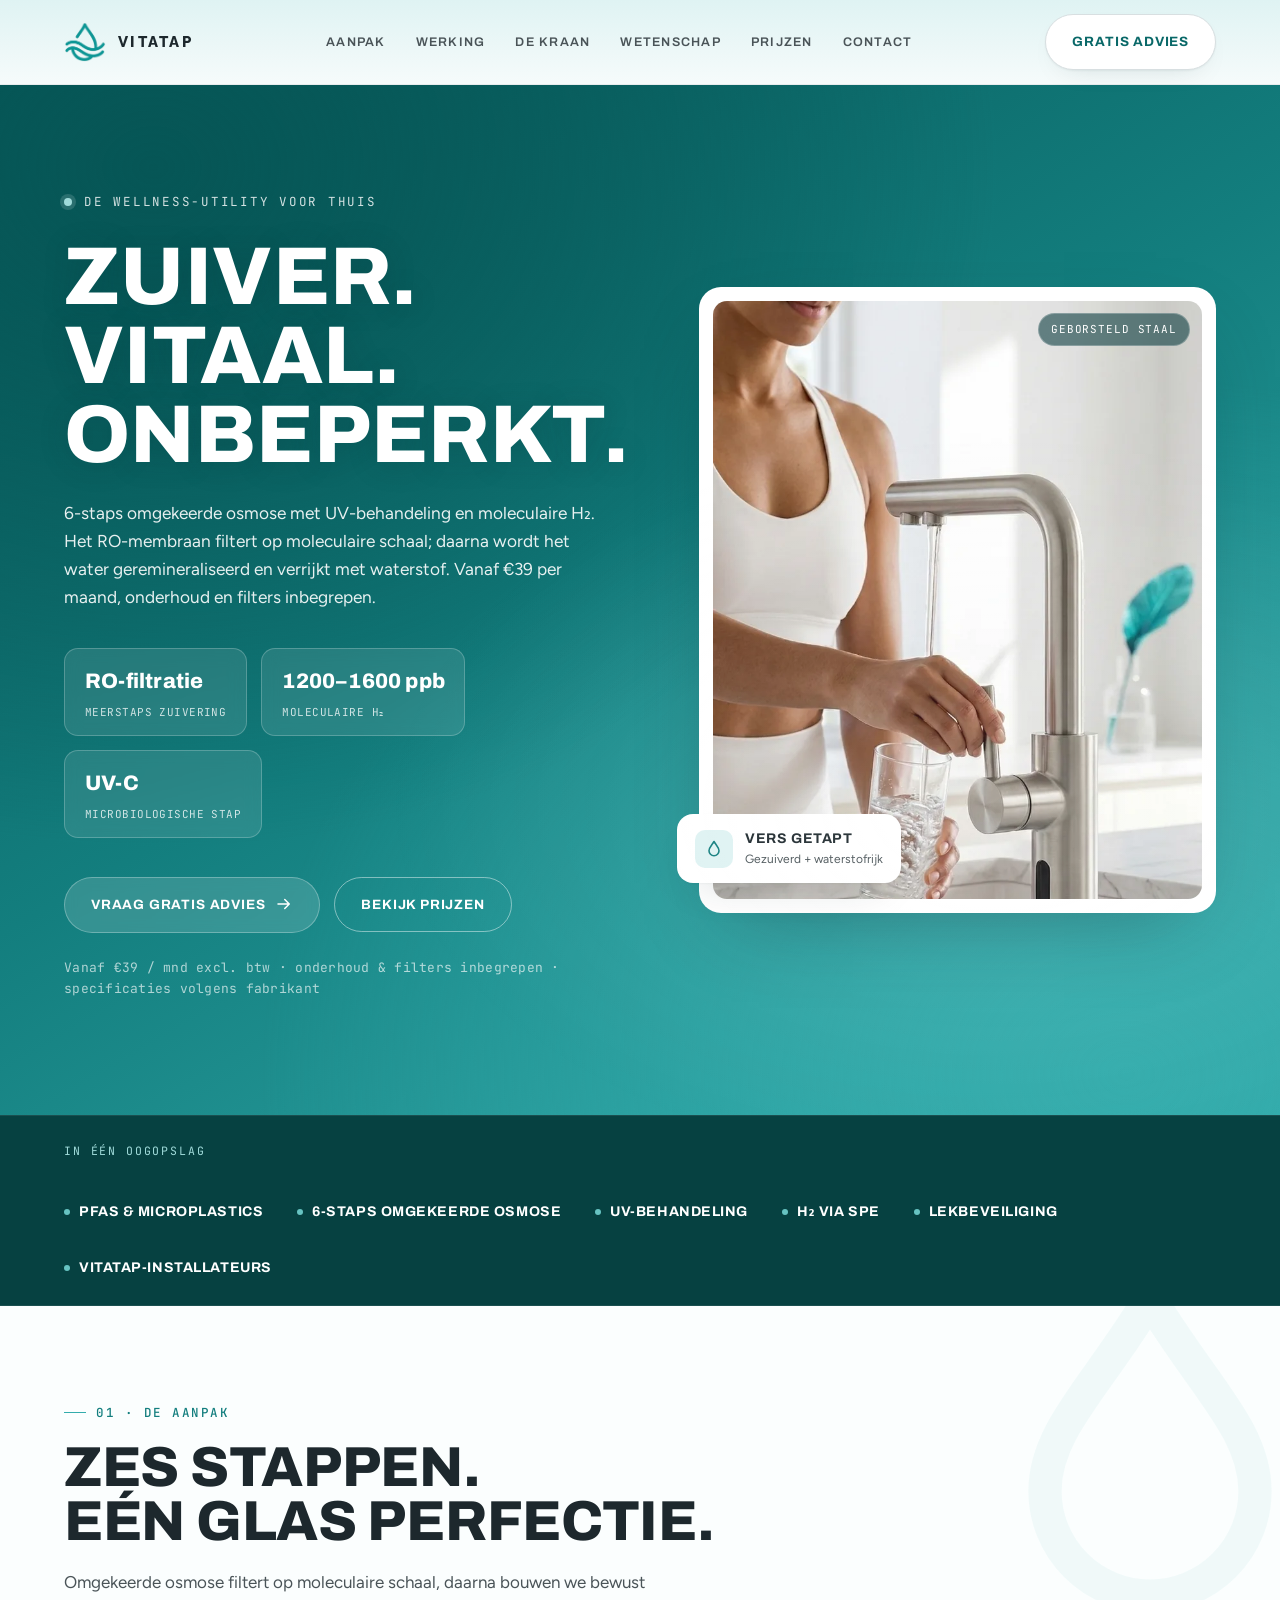
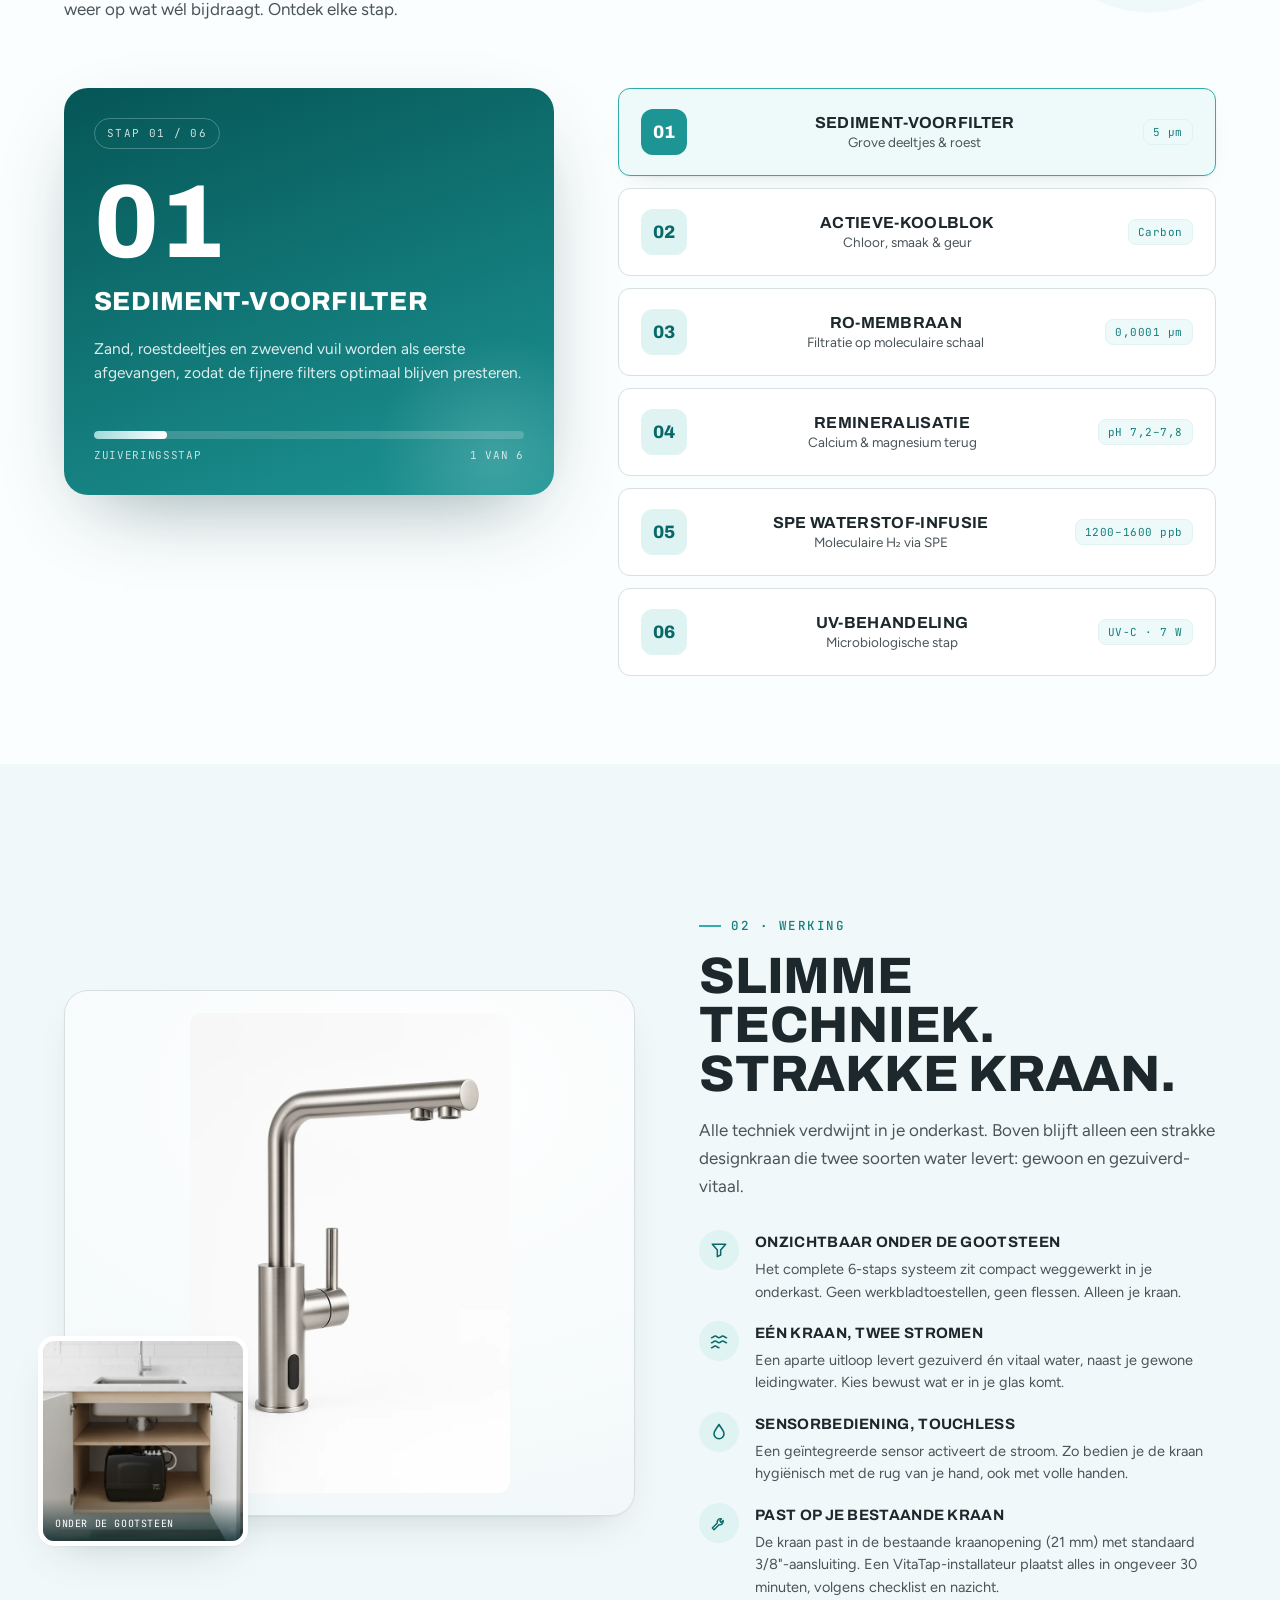
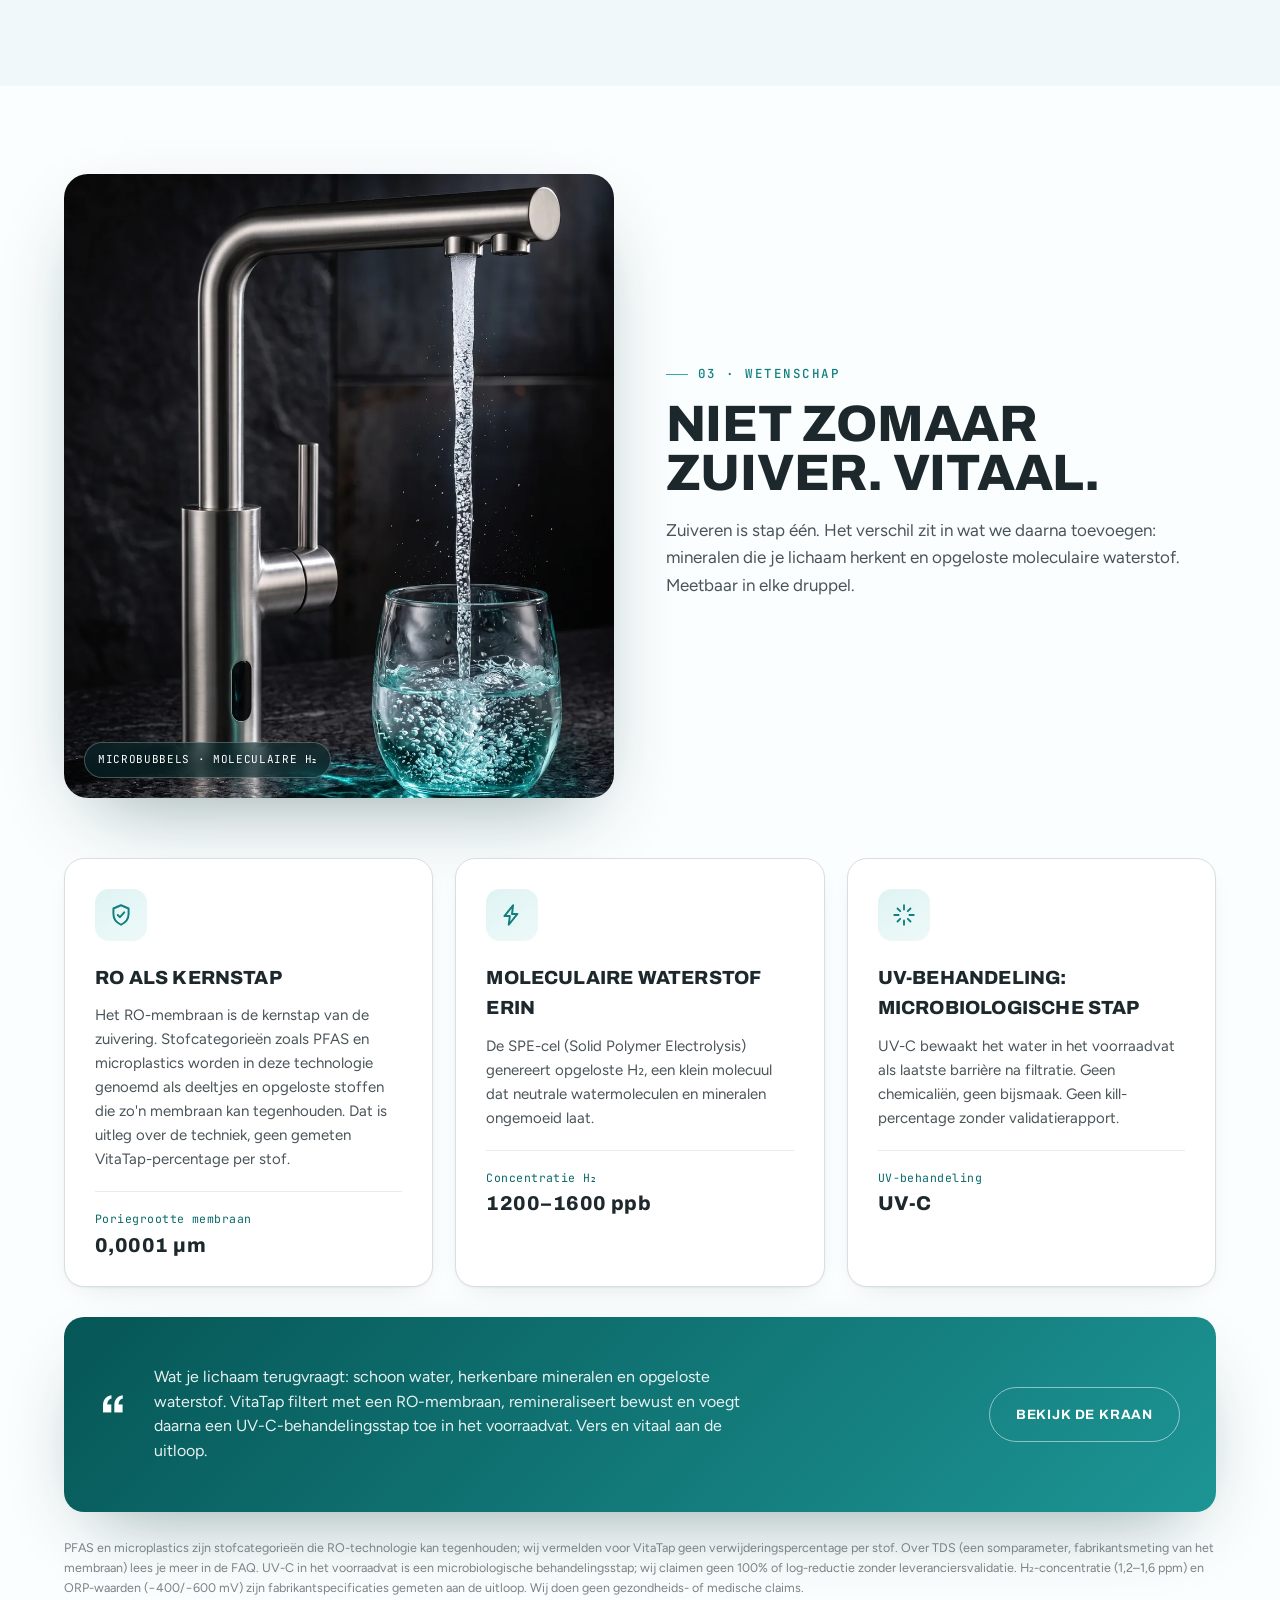
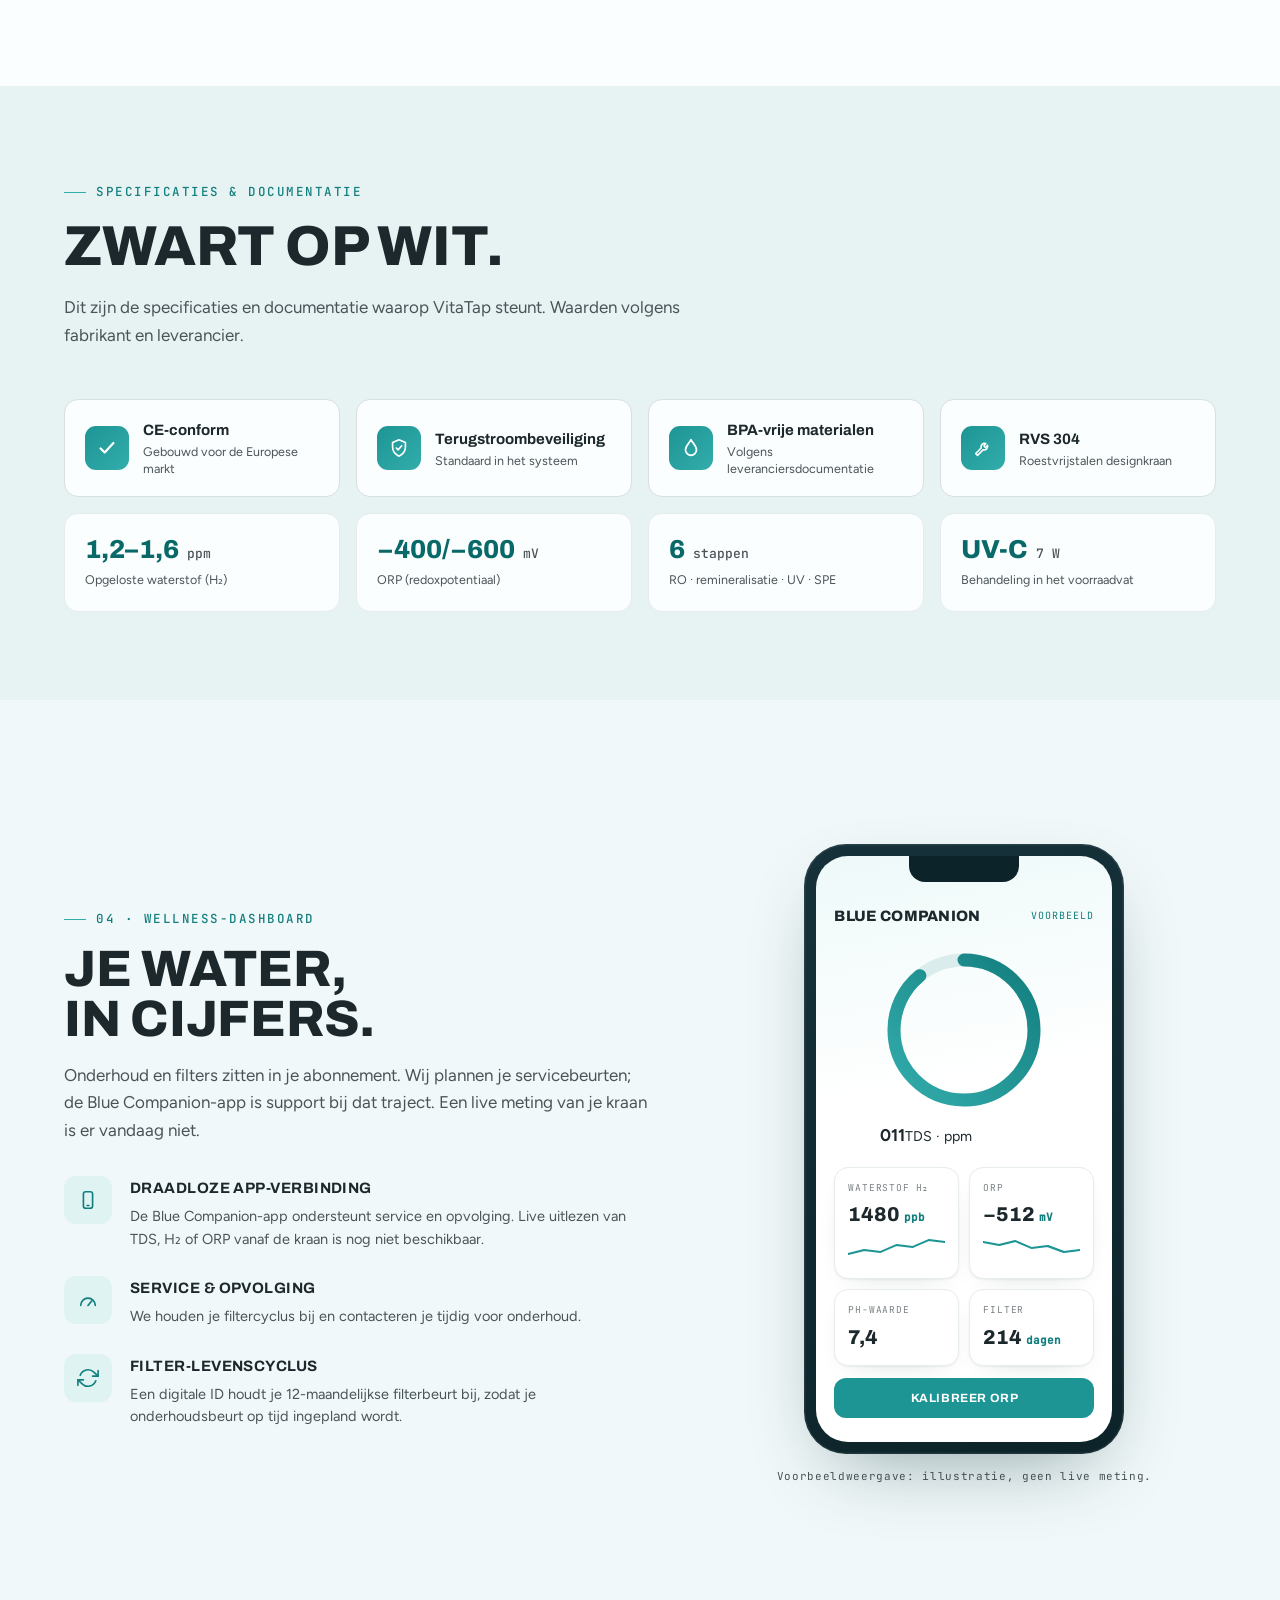
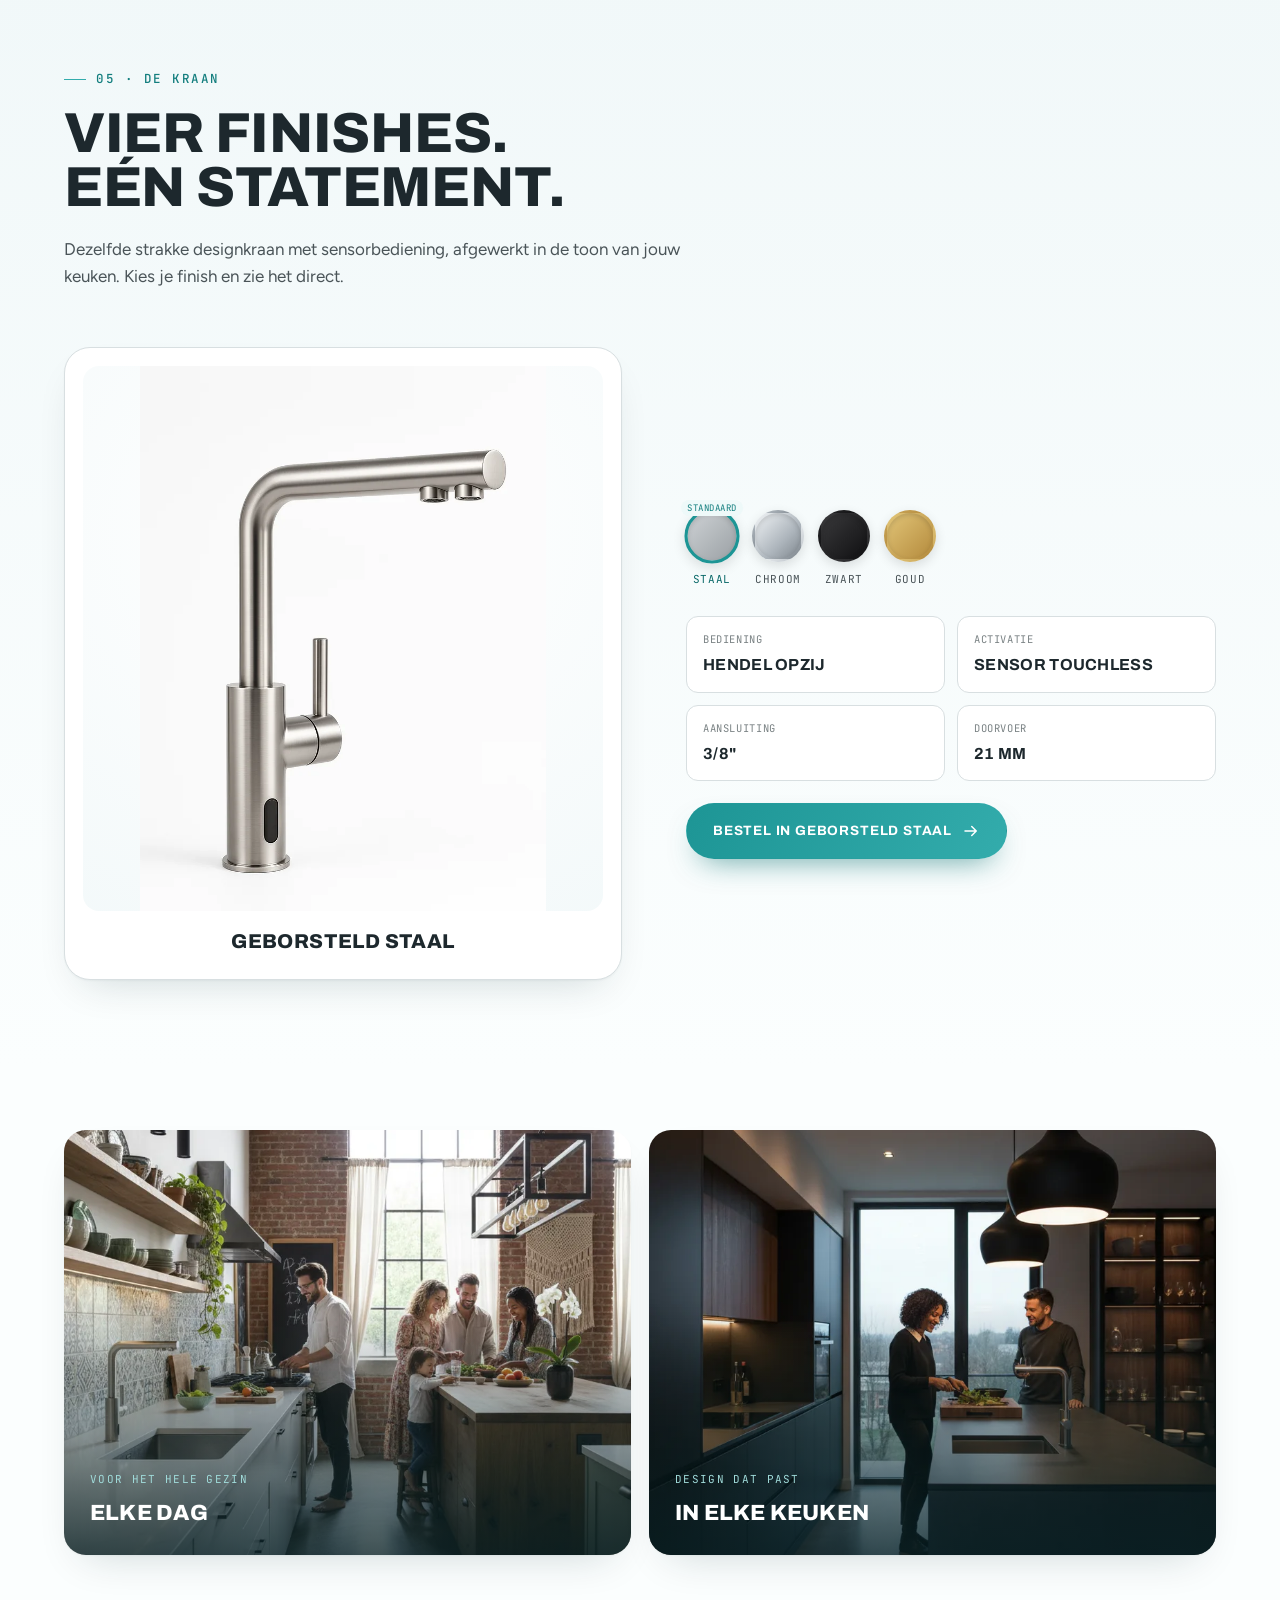
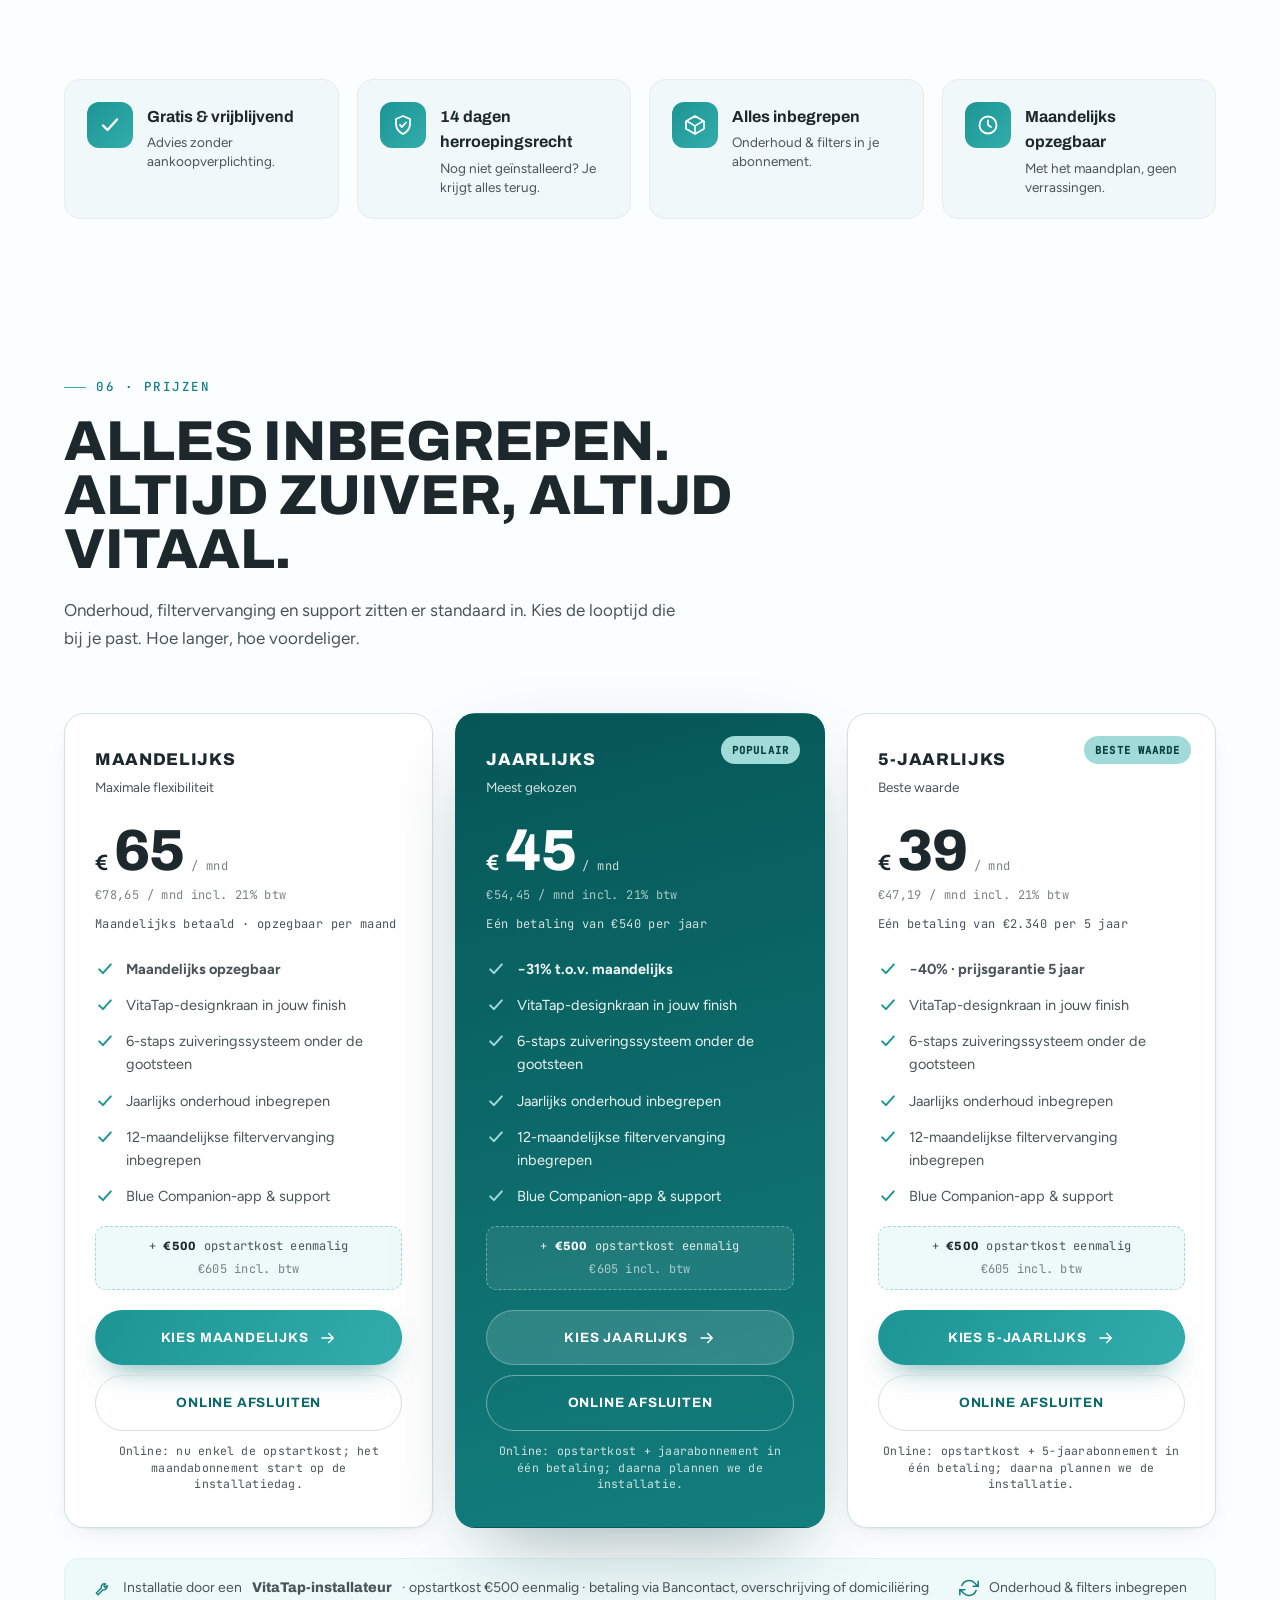
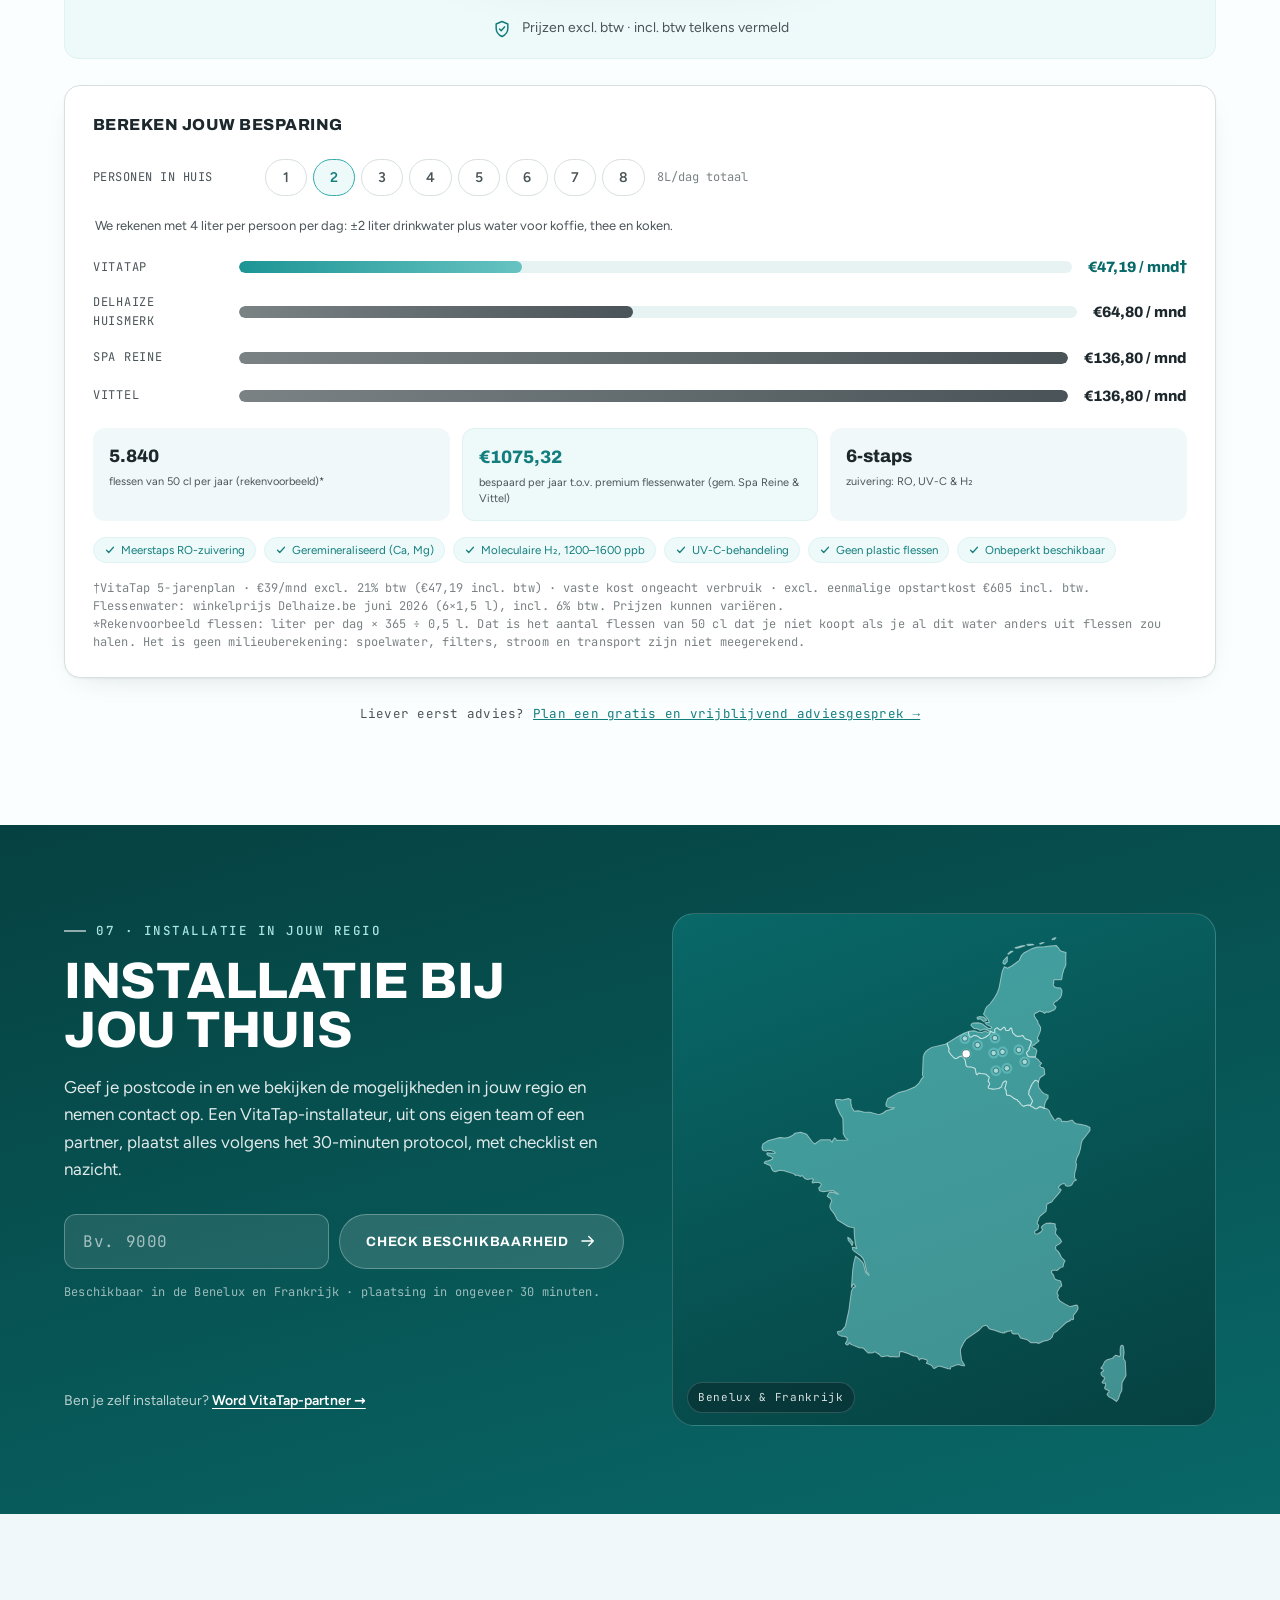
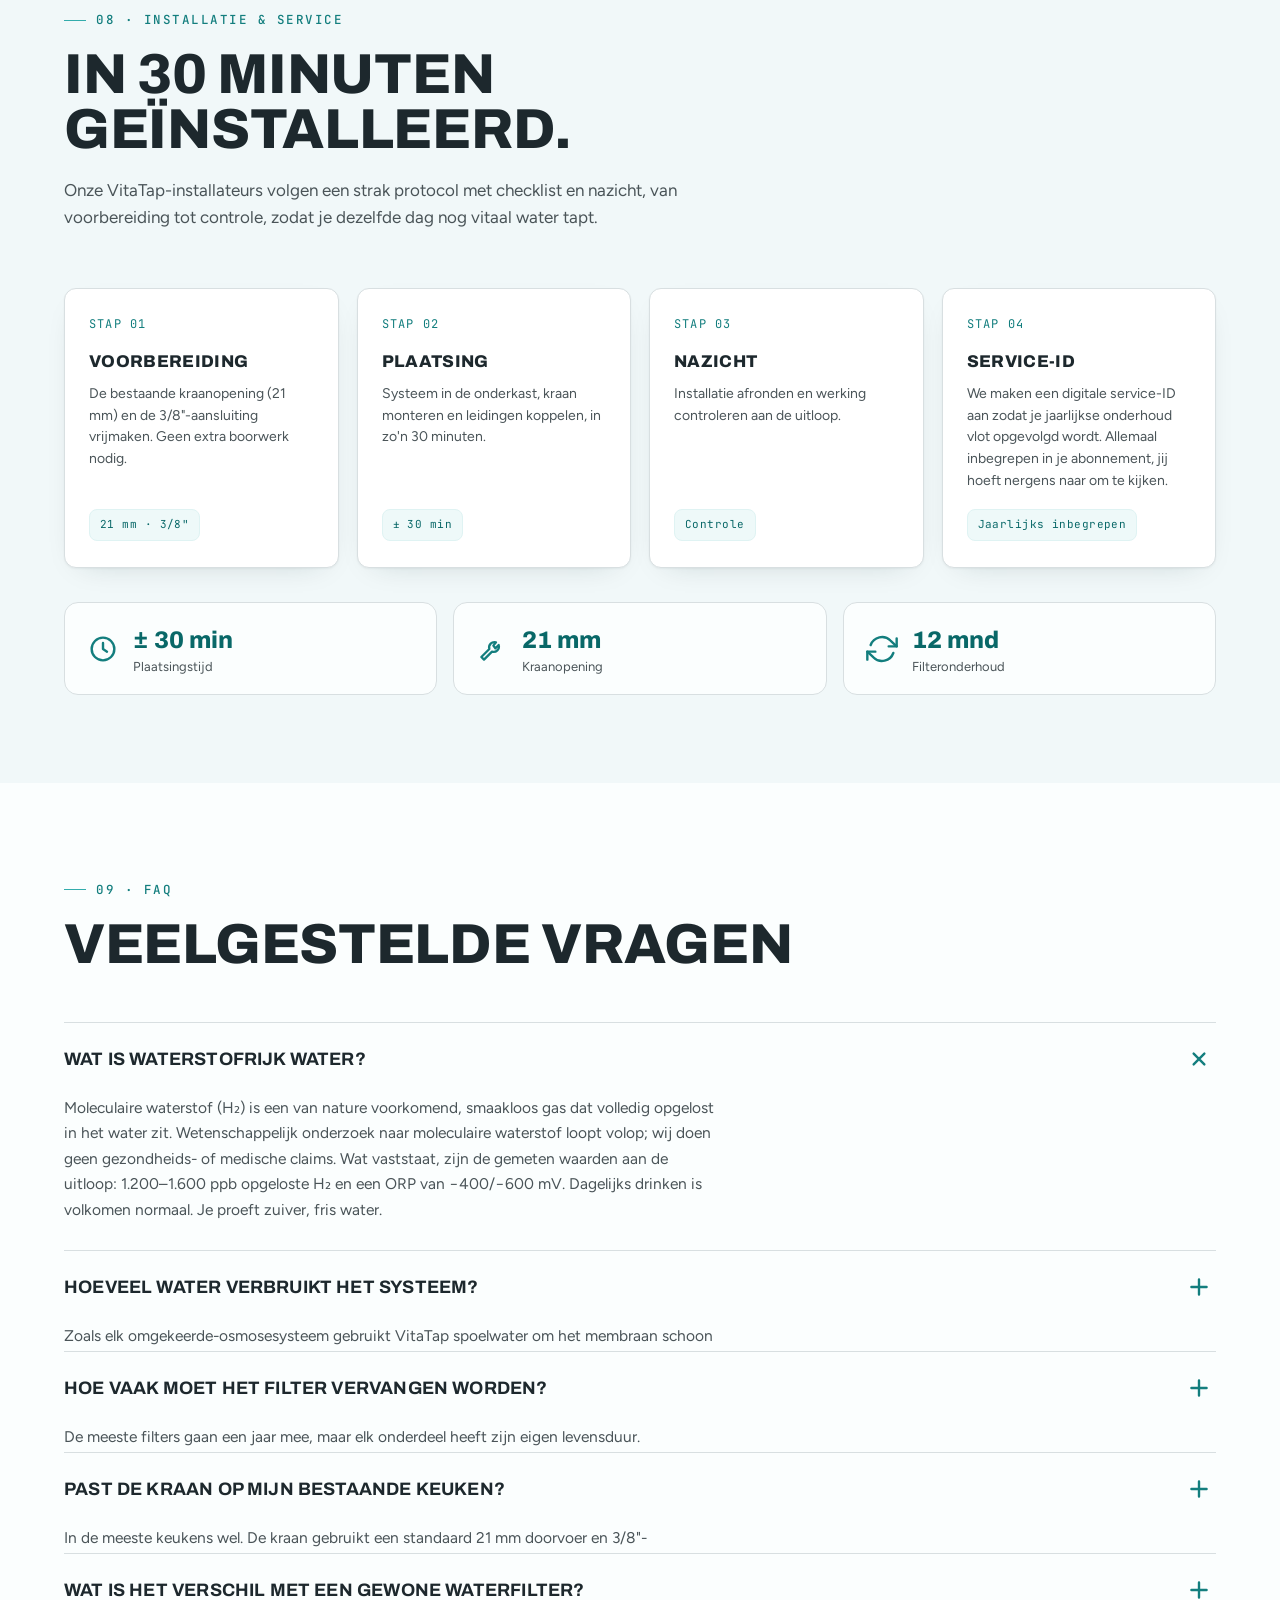
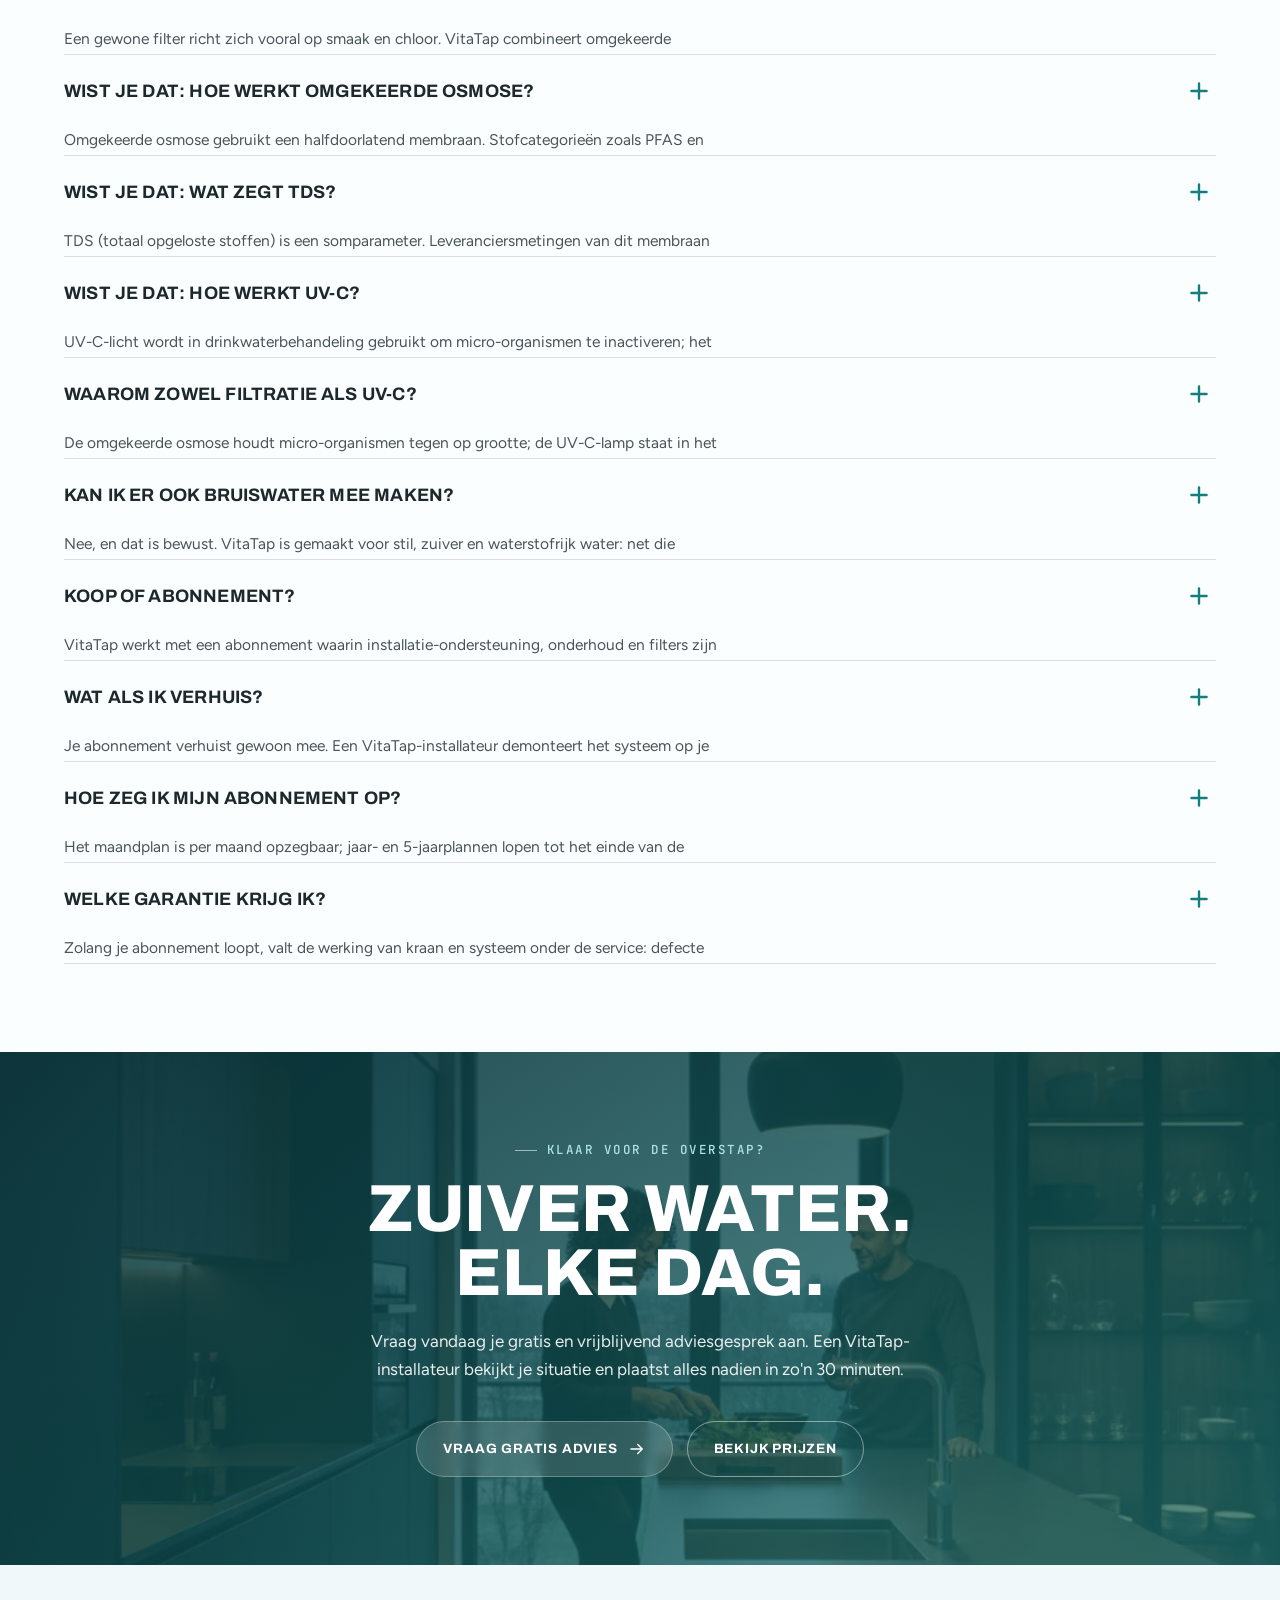
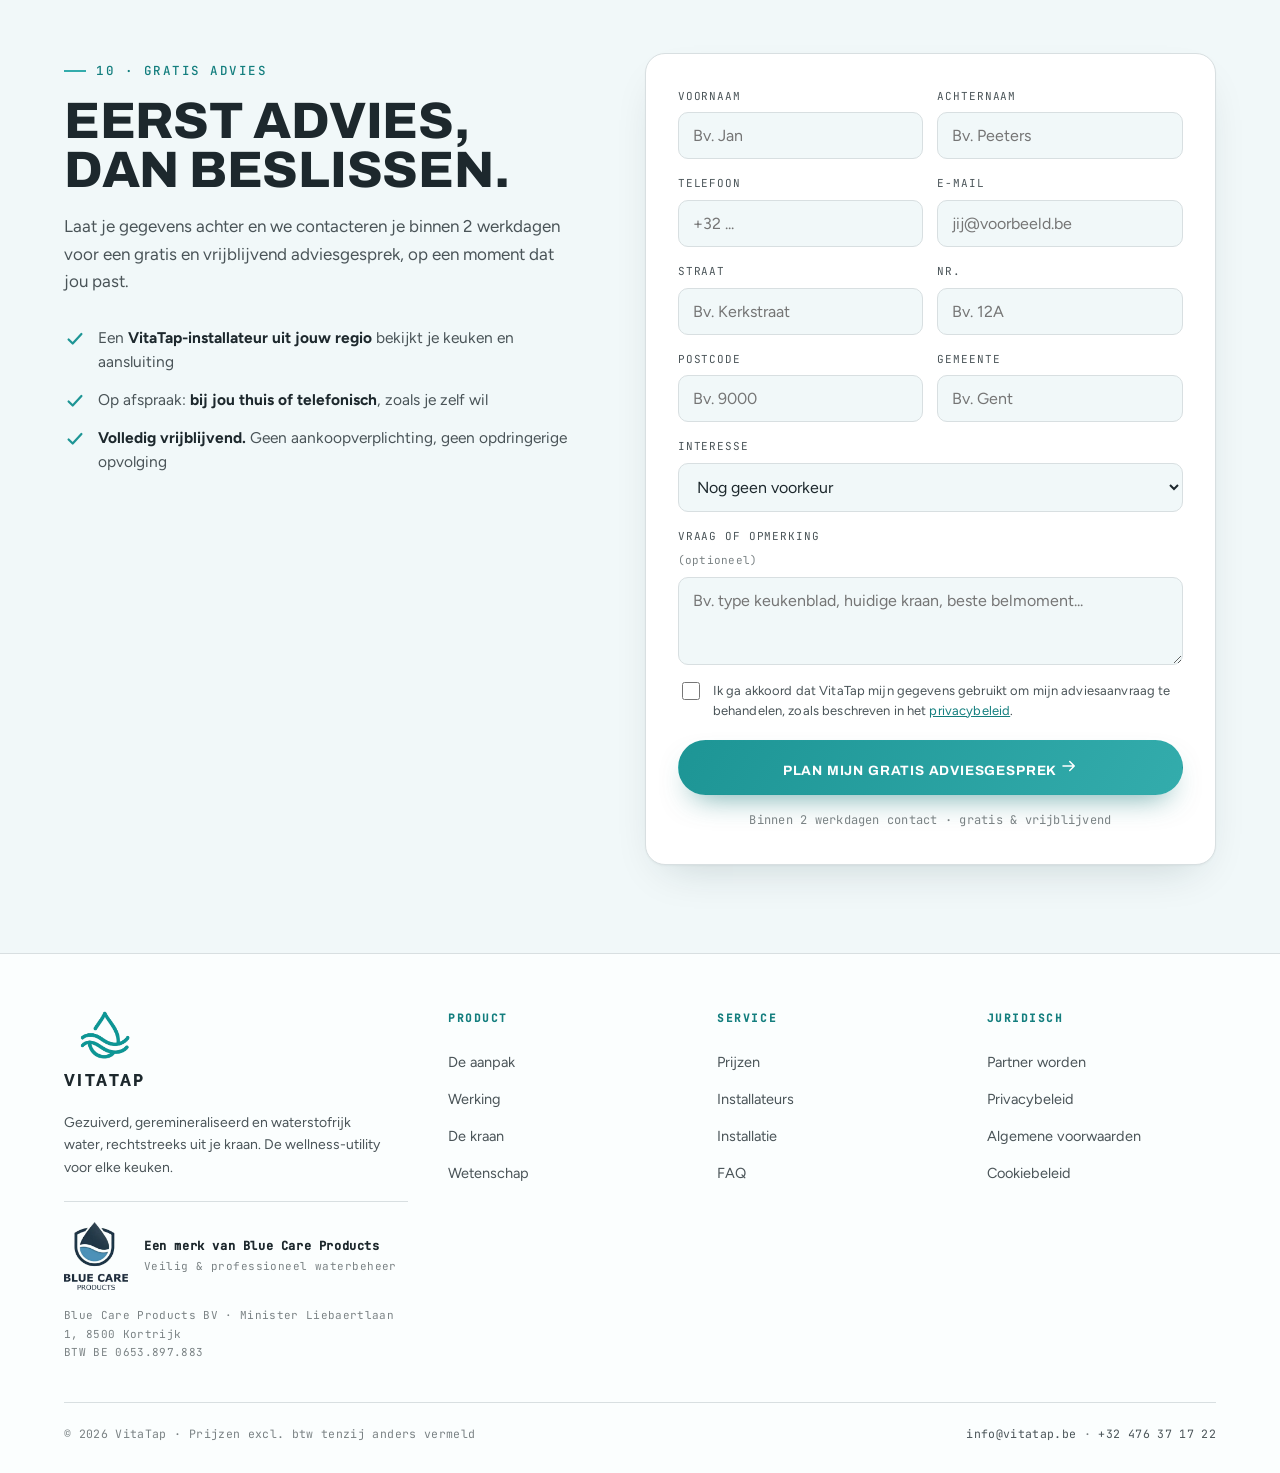
==== commit 9a3db6ef: "Claims cleanup R1-R5 + EU 2024/825: soft UV (7 W, geen %), RO/TDS/UV-C Wist-je-dat, VitaTap-installa" ====
--- a/index.html
+++ b/index.html
@@ -4,7 +4,7 @@
 <meta charset="UTF-8" />
 <meta name="viewport" content="width=device-width, initial-scale=1.0" />
 <title>VitaTap · Zuiver, vitaal water. Elke dag.</title>
-<meta name="description" content="VitaTap levert gezuiverd, geremineraliseerd en waterstofrijk water rechtstreeks uit je kraan. 6-staps moleculaire omgekeerde osmose, tot 99,9% verwijdering van PFAS, microplastics en meer." />
+<meta name="description" content="VitaTap levert gezuiverd, geremineraliseerd en waterstofrijk water rechtstreeks uit je kraan. 6-staps zuivering met omgekeerde osmose, UV-C-behandeling en moleculaire waterstof." />
 <meta name="robots" content="index, follow" />
 <meta name="author" content="Blue Care Products BV" />
 <link rel="canonical" href="https://vitatap.be/" />
@@ -21,7 +21,7 @@
 <meta property="og:site_name" content="VitaTap" />
 <meta property="og:locale" content="nl_BE" />
 <meta property="og:title" content="VitaTap · Zuiver, vitaal water. Elke dag." />
-<meta property="og:description" content="Gezuiverd, geremineraliseerd en waterstofrijk water rechtstreeks uit je kraan. 6-staps omgekeerde osmose, UV-sterilisatie en moleculaire waterstof. Vanaf EUR 39/mnd, onderhoud en filters inbegrepen." />
+<meta property="og:description" content="Gezuiverd, geremineraliseerd en waterstofrijk water rechtstreeks uit je kraan. 6-staps omgekeerde osmose, UV-C-behandeling en moleculaire waterstof. Vanaf EUR 39/mnd, onderhoud en filters inbegrepen." />
 <meta property="og:url" content="https://vitatap.be/" />
 <meta property="og:image" content="https://vitatap.be/assets/og-image.png" />
 <meta property="og:image:type" content="image/png" />
@@ -67,7 +67,7 @@
       "logo": "https://vitatap.be/assets/vitatap-mark.png",
       "image": "https://vitatap.be/assets/hero-lifestyle.webp",
       "email": "info@vitatap.be",
-      "telephone": "+3256891766",
+      "telephone": "+32476371722",
       "vatID": "BE0653897883",
       "areaServed": "BE",
       "address": {
@@ -79,7 +79,7 @@
       },
       "contactPoint": {
         "@type": "ContactPoint",
-        "telephone": "+3256891766",
+        "telephone": "+32476371722",
         "email": "info@vitatap.be",
         "contactType": "customer service",
         "areaServed": "BE",
@@ -103,7 +103,7 @@
       "name": "VitaTap waterzuiveringssysteem",
       "url": "https://vitatap.be/#prijzen",
       "image": "https://vitatap.be/assets/faucet-clean.webp",
-      "description": "Gezuiverd, geremineraliseerd en waterstofrijk water rechtstreeks uit je kraan. 6-staps omgekeerde osmose met UV-sterilisatie en moleculaire waterstof, inclusief onderhoud, filters en de Blue Companion-app.",
+      "description": "Gezuiverd, geremineraliseerd en waterstofrijk water rechtstreeks uit je kraan. 6-staps omgekeerde osmose met UV-C-behandeling en moleculaire waterstof, inclusief onderhoud, filters en de Blue Companion-app.",
       "brand": {
         "@type": "Brand",
         "name": "VitaTap"
@@ -124,7 +124,7 @@
   ]
 }
 </script>
-<script type="application/ld+json" id="faq-ld">{"@context":"https://schema.org","@type":"FAQPage","mainEntity":[{"@type":"Question","name":"Wat is waterstofrijk water?","acceptedAnswer":{"@type":"Answer","text":"Moleculaire waterstof (H₂) is een van nature voorkomend, smaakloos gas dat volledig opgelost in het water zit. Wetenschappelijk onderzoek naar moleculaire waterstof loopt volop; wij doen geen gezondheids- of medische claims. Wat vaststaat, zijn de gemeten waarden aan de uitloop: 1.200–1.600 ppb opgeloste H₂ en een ORP van −400/−600 mV. Dagelijks drinken is volkomen normaal. Je proeft zuiver, fris water."}},{"@type":"Question","name":"Hoeveel water verbruikt het systeem?","acceptedAnswer":{"@type":"Answer","text":"Zoals elk omgekeerde-osmosesysteem gebruikt VitaTap spoelwater om het membraan schoon te houden."}},{"@type":"Question","name":"Hoe vaak moet het filter vervangen worden?","acceptedAnswer":{"@type":"Answer","text":"De meeste filters gaan een jaar mee, maar elk onderdeel heeft zijn eigen levensduur. Vuistregels: sedimentfilter 3–12 maanden (afhankelijk van waterkwaliteit), koolfilter en remineralisatiefilter elk jaar, UV-lamp elk jaar, RO-membraan elke 3 jaar. Al dit onderhoud zit in het abonnement inbegrepen. De Blue Companion-app houdt automatisch bij wanneer vervanging nodig is."}},{"@type":"Question","name":"Past de kraan op mijn bestaande keuken?","acceptedAnswer":{"@type":"Answer","text":"In de meeste keukens wel. De kraan gebruikt een standaard 21 mm doorvoer en 3/8\"-aansluiting, en het systeem verdwijnt compact in je onderkast. Een erkende installateur controleert dit vooraf."}},{"@type":"Question","name":"Wat is het verschil met een gewone waterfilter?","acceptedAnswer":{"@type":"Answer","text":"Een gewone filter haalt alleen smaak en chloor weg. VitaTap zuivert moleculair en houdt verontreinigingen zoals PFAS, microplastics en bacteriën tot 99,9% tegen, remineraliseert daarna bewust en voegt moleculaire waterstof toe. Zuiver én vitaal, niet zomaar gefilterd."}},{"@type":"Question","name":"Kan ik er ook bruiswater mee maken?","acceptedAnswer":{"@type":"Answer","text":"Nee, en dat is bewust. VitaTap is gemaakt voor stil, zuiver en waterstofrijk water: net die zuivere smaak en de moleculaire waterstof (H₂) zijn wat je proeft en meet. Een carbonatiemodule zit dus niet in het toestel. Wil je af en toe toch bruis, dan gebruik je je gezuiverde VitaTap-water gewoon in een los bruistoestel — je vertrekt dan nog altijd van dezelfde zuivere basis."}},{"@type":"Question","name":"Koop of abonnement?","acceptedAnswer":{"@type":"Answer","text":"VitaTap werkt met een abonnement waarin installatie-ondersteuning, onderhoud en filters zijn inbegrepen. Zo blijft je water altijd op niveau zonder verrassingen. Een eenmalige opstartkost van €500 dekt de installatie."}},{"@type":"Question","name":"Wat als ik verhuis?","acceptedAnswer":{"@type":"Answer","text":"Je abonnement verhuist gewoon mee. Een erkende installateur demonteert het systeem op je oude adres en plaatst het opnieuw op je nieuwe adres. Je betaalt enkel de verplaatsing, geen nieuwe opstartkost. Eén telefoontje volstaat om dit in te plannen."}},{"@type":"Question","name":"Hoe zeg ik mijn abonnement op?","acceptedAnswer":{"@type":"Answer","text":"Het maandplan is per maand opzegbaar; jaar- en 5-jaarplannen lopen tot het einde van de gekozen periode en worden nooit stilzwijgend voor een nieuwe volledige termijn verlengd. Bij stopzetting komt een erkende installateur het systeem netjes demonteren."}},{"@type":"Question","name":"Welke garantie krijg ik?","acceptedAnswer":{"@type":"Answer","text":"Zolang je abonnement loopt, valt de werking van kraan en systeem onder de service: defecte onderdelen worden hersteld of vervangen zonder extra kosten, en het jaarlijkse onderhoud met filtervervanging zit standaard inbegrepen."}}]}</script>
+<script type="application/ld+json" id="faq-ld">{"@context":"https://schema.org","@type":"FAQPage","mainEntity":[{"@type":"Question","name":"Wat is waterstofrijk water?","acceptedAnswer":{"@type":"Answer","text":"Moleculaire waterstof (H₂) is een van nature voorkomend, smaakloos gas dat volledig opgelost in het water zit. Wetenschappelijk onderzoek naar moleculaire waterstof loopt volop; wij doen geen gezondheids- of medische claims. Wat vaststaat, zijn de gemeten waarden aan de uitloop: 1.200–1.600 ppb opgeloste H₂ en een ORP van −400/−600 mV. Dagelijks drinken is volkomen normaal. Je proeft zuiver, fris water."}},{"@type":"Question","name":"Hoeveel water verbruikt het systeem?","acceptedAnswer":{"@type":"Answer","text":"Zoals elk omgekeerde-osmosesysteem gebruikt VitaTap spoelwater om het membraan schoon te houden."}},{"@type":"Question","name":"Hoe vaak moet het filter vervangen worden?","acceptedAnswer":{"@type":"Answer","text":"De meeste filters gaan een jaar mee, maar elk onderdeel heeft zijn eigen levensduur. Vuistregels: sedimentfilter 3–12 maanden (afhankelijk van waterkwaliteit), koolfilter en remineralisatiefilter elk jaar, UV-lamp elk jaar, RO-membraan elke 3 jaar. Al dit onderhoud zit in het abonnement inbegrepen. Wij houden bij wanneer vervanging nodig is en contacteren je tijdig."}},{"@type":"Question","name":"Past de kraan op mijn bestaande keuken?","acceptedAnswer":{"@type":"Answer","text":"In de meeste keukens wel. De kraan gebruikt een standaard 21 mm doorvoer en 3/8\"-aansluiting, en het systeem verdwijnt compact in je onderkast. Een VitaTap-installateur controleert dit vooraf."}},{"@type":"Question","name":"Wat is het verschil met een gewone waterfilter?","acceptedAnswer":{"@type":"Answer","text":"Een gewone filter richt zich vooral op smaak en chloor. VitaTap combineert omgekeerde osmose (RO) met remineralisatie en moleculaire waterstof (H₂), met een UV-C-behandelingsstap in het voorraadvat. Zuiver én vitaal, niet zomaar gefilterd."}},{"@type":"Question","name":"Wist je dat: hoe werkt omgekeerde osmose?","acceptedAnswer":{"@type":"Answer","text":"Omgekeerde osmose gebruikt een halfdoorlatend membraan. Stofcategorieën zoals PFAS en microplastics worden in de technologie vaak genoemd als deeltjes of opgeloste stoffen die zo'n membraan kan tegenhouden. Dat is uitleg over de techniek, geen gemeten VitaTap-percentage per stof."}},{"@type":"Question","name":"Wist je dat: wat zegt TDS?","acceptedAnswer":{"@type":"Answer","text":"TDS (totaal opgeloste stoffen) is een somparameter. Leveranciersmetingen van dit membraan geven een gemiddelde TDS-reductie van ca. 95% (fabrikant). Een laag TDS-getal alleen bewijst geen specifieke stofverwijdering, zoals van PFAS."}},{"@type":"Question","name":"Wist je dat: hoe werkt UV-C?","acceptedAnswer":{"@type":"Answer","text":"UV-C-licht wordt in drinkwaterbehandeling gebruikt om micro-organismen te inactiveren; het effect hangt af van dosis (intensiteit x blootstellingstijd) en installatie. Bij VitaTap staat de UV-C-lamp in het voorraadvat als extra microbiologische behandelingsstap na RO. Wij publiceren geen kill-% zonder leveranciersvalidatie."}},{"@type":"Question","name":"Waarom zowel filtratie als UV-C?","acceptedAnswer":{"@type":"Answer","text":"De omgekeerde osmose houdt micro-organismen tegen op grootte; de UV-C-lamp staat in het voorraadvat en bewaakt water dat daar klaarstaat. Dat is een architectuurkeuze, geen prestatiepercentage."}},{"@type":"Question","name":"Kan ik er ook bruiswater mee maken?","acceptedAnswer":{"@type":"Answer","text":"Nee, en dat is bewust. VitaTap is gemaakt voor stil, zuiver en waterstofrijk water: net die zuivere smaak en de moleculaire waterstof (H₂) zijn wat je proeft en meet. Een carbonatiemodule zit dus niet in het toestel. Wil je af en toe toch bruis, dan gebruik je je gezuiverde VitaTap-water gewoon in een los bruistoestel — je vertrekt dan nog altijd van dezelfde zuivere basis."}},{"@type":"Question","name":"Koop of abonnement?","acceptedAnswer":{"@type":"Answer","text":"VitaTap werkt met een abonnement waarin installatie-ondersteuning, onderhoud en filters zijn inbegrepen. Zo blijft je water altijd op niveau zonder verrassingen. Een eenmalige opstartkost van €500 dekt de installatie."}},{"@type":"Question","name":"Wat als ik verhuis?","acceptedAnswer":{"@type":"Answer","text":"Je abonnement verhuist gewoon mee. Een VitaTap-installateur demonteert het systeem op je oude adres en plaatst het opnieuw op je nieuwe adres. Je betaalt enkel de verplaatsing, geen nieuwe opstartkost. Eén telefoontje volstaat om dit in te plannen."}},{"@type":"Question","name":"Hoe zeg ik mijn abonnement op?","acceptedAnswer":{"@type":"Answer","text":"Het maandplan is per maand opzegbaar; jaar- en 5-jaarplannen lopen tot het einde van de gekozen periode en worden nooit stilzwijgend voor een nieuwe volledige termijn verlengd. Bij stopzetting komt een VitaTap-installateur het systeem netjes demonteren."}},{"@type":"Question","name":"Welke garantie krijg ik?","acceptedAnswer":{"@type":"Answer","text":"Zolang je abonnement loopt, valt de werking van kraan en systeem onder de service: defecte onderdelen worden hersteld of vervangen zonder extra kosten, en het jaarlijkse onderhoud met filtervervanging zit standaard inbegrepen."}}]}</script>
   <!-- Analytics (privacy-first, geen cookies, geen banner nodig).
        Activeren: 1) account op plausible.io voor domein vitatap.be
                   2) onderstaande regel uncommenten en herbouwen (node build.js)
@@ -132,11 +132,11 @@
   -->
 </head>
 <body>
-<div id="root"><!--PRERENDER_START--><a class="skip-link" href="#main">Naar inhoud</a><header class="site-header"><div class="wrap header-inner"><a class="brand" href="#top" aria-label="VitaTap home"><img class="logo" src="assets/vitatap-mark.png" alt="VitaTap" width="180" height="171" decoding="async"><span class="wordmark">VitaTap</span></a><nav class="nav"><a href="#aanpak">Aanpak</a><a href="#werking">Werking</a><a href="#kraan">De Kraan</a><a href="#wetenschap">Wetenschap</a><a href="#prijzen">Prijzen</a><a href="#contact">Contact</a></nav><a class="btn header-cta" href="#contact">Gratis advies</a><button class="menu-btn" aria-label="Open menu" aria-expanded="false"><svg width="26" height="26" viewBox="0 0 24 24" fill="none"><path d="M4 7h16M4 12h16M4 17h16" stroke="currentColor" stroke-width="2" stroke-linecap="round"></path></svg></button></div><div class="mobile-menu" style="opacity: 0; visibility: hidden; transform: translateY(-10px); pointer-events: none;"><nav><a href="#aanpak">Aanpak</a><a href="#werking">Werking</a><a href="#kraan">De Kraan</a><a href="#wetenschap">Wetenschap</a><a href="#prijzen">Prijzen</a><a href="#contact">Contact</a></nav><a class="btn btn-primary" href="#contact">Vraag gratis advies <svg viewBox="0 0 24 24" fill="none" class="arr" width="18" height="18"><path d="M4 12h15m0 0-6-6m6 6-6 6" stroke="currentColor" stroke-width="2" stroke-linecap="round" stroke-linejoin="round"></path></svg></a><div class="mobile-contact"><a href="tel:+3256891766">Bel +32 56 89 17 66</a></div></div></header><main id="main"><section class="hero" id="top"><div class="wrap hero-grid"><div class="hero-copy"><p class="hero-eyebrow"><span class="dot"></span> De wellness-utility voor thuis</p><h1 class="display">Zuiver. Vitaal. Onbeperkt.</h1><p class="hero-sub">6-staps omgekeerde osmose met UV-sterilisatie en moleculaire H₂. Houdt PFAS, microplastics en bacteriën tot 99,9% tegen en verwijdert tot 95% van de opgeloste stoffen (TDS). Daarna geremineraliseerd en verrijkt met waterstof. Vanaf €39 per maand, onderhoud en filters inbegrepen.</p><div class="hero-stats"><div class="stat-chip reveal" style="transition-delay: 0s;"><div class="val">tot 99,9%</div><div class="cap">PFAS, microplastics &amp; bacteriën</div></div><div class="stat-chip reveal" style="transition-delay: 0.05s;"><div class="val">1200–1600 ppb</div><div class="cap">Moleculaire H₂</div></div><div class="stat-chip reveal" style="transition-delay: 0.1s;"><div class="val">100%</div><div class="cap">UV-sterilisatie</div></div></div><div class="hero-actions"><a class="btn btn-primary solid-white" href="#contact">Vraag gratis advies <svg viewBox="0 0 24 24" fill="none" class="arr" width="18" height="18"><path d="M4 12h15m0 0-6-6m6 6-6 6" stroke="currentColor" stroke-width="2" stroke-linecap="round" stroke-linejoin="round"></path></svg></a><a class="btn btn-ghost" href="#prijzen">Bekijk prijzen</a></div><p class="hero-fine">Vanaf €39 / mnd excl. btw · onderhoud &amp; filters inbegrepen · specificaties volgens fabrikant</p></div><div class="hero-media"><div class="hero-card"><span class="hero-finish-tag">Geborsteld staal</span><div class="frame"><img src="assets/hero-lifestyle.webp" alt="Vrouw vult een glas met gezuiverd water aan de VitaTap-kraan" width="760" height="1351" loading="eager" fetchpriority="high" decoding="async"></div><div class="hero-badge"><span class="ico"><svg viewBox="0 0 24 24" fill="none" width="20" height="20"><path d="M12 3c3 5 6 7.5 6 11a6 6 0 1 1-12 0c0-3.5 3-6 6-11Z" stroke="currentColor" stroke-width="1.9" stroke-linejoin="round"></path></svg></span><div><div class="t">Vers getapt</div><div class="s">Gezuiverd + waterstofrijk</div></div></div></div></div></div></section><div class="trust"><div class="wrap" data-comment-anchor="d1878b9bf1-div-122-7"><span class="label">In één oogopslag</span><div class="items"><span><span class="d"></span><b>PFAS &amp; microplastics</b></span><span><span class="d"></span><b>6-staps omgekeerde osmose</b></span><span><span class="d"></span><b>UV-sterilisatie</b></span><span><span class="d"></span><b>H₂ via SPE</b></span><span><span class="d"></span><b>Lekbeveiliging</b></span><span><span class="d"></span><b>Erkende installateurs</b></span></div></div></div><section class="section bg-paper" id="aanpak"><svg viewBox="0 0 24 24" fill="none" class="watermark" style="width: 420px; height: 420px; top: -60px; right: -80px;"><path d="M12 3c3 5 6 7.5 6 11a6 6 0 1 1-12 0c0-3.5 3-6 6-11Z" stroke="currentColor" stroke-width="1.9" stroke-linejoin="round"></path></svg><div class="wrap"><div class="sec-head reveal" style="transition-delay: 0.15000000000000002s;"><p class="eyebrow">01 · De aanpak</p><h2 class="display">Zes stappen.<br>Eén glas perfectie.</h2><p class="lead">Moleculaire omgekeerde osmose verwijdert vrijwel alles wat niet in je glas thuishoort, en bouwt daarna bewust weer op wat wél bijdraagt. Ontdek elke stap.</p></div><div class="steps-layout"><div class="steps-sticky"><div class="flow-visual"><span class="ring"></span><span class="flow-pill">Stap 01 / 06</span><div class="flow-head"><div class="flow-num">01</div></div><div class="flow-name">Sediment-voorfilter</div><p class="flow-desc">Zand, roestdeeltjes en zwevend vuil worden als eerste afgevangen, zodat de fijnere filters optimaal blijven presteren.</p><div class="flow-meter"><div class="bar"><div class="fill" style="width: 28%;"></div></div><div class="lab"><span>Zuiverheid</span><span>28%</span></div></div></div></div><div class="step-list"><button class="step-item active reveal" style="transition-delay: 0.2s;"><span class="idx">01</span><span><span class="st-name">Sediment-voorfilter</span><span class="st-sub">Grove deeltjes &amp; roest</span></span><span class="st-tag">5 µm</span></button><button class="step-item reveal" style="transition-delay: 0.25s;"><span class="idx">02</span><span><span class="st-name">Actieve-koolblok</span><span class="st-sub">Chloor, smaak &amp; geur</span></span><span class="st-tag">Carbon</span></button><button class="step-item reveal" style="transition-delay: 0s;"><span class="idx">03</span><span><span class="st-name">RO-membraan</span><span class="st-sub">PFAS · virussen · microplastics</span></span><span class="st-tag">0,0001 µm</span></button><button class="step-item reveal" style="transition-delay: 0.05s;"><span class="idx">04</span><span><span class="st-name">Remineralisatie</span><span class="st-sub">Calcium &amp; magnesium terug</span></span><span class="st-tag">pH 7,2–7,8</span></button><button class="step-item reveal" style="transition-delay: 0.1s;"><span class="idx">05</span><span><span class="st-name">SPE Waterstof-infusie</span><span class="st-sub">Moleculaire H₂ via SPE</span></span><span class="st-tag">1200–1600 ppb</span></button><button class="step-item reveal" style="transition-delay: 0.15000000000000002s;"><span class="idx">06</span><span><span class="st-name">UV-sterilisatie</span><span class="st-sub">100% sterilisatie</span></span><span class="st-tag">UV-C lamp</span></button></div></div></div></section><section class="section bg-paper2" id="werking"><div class="wrap"><div class="werking-grid"><div class="werking-visual"><div class="werking-faucet reveal" style="transition-delay: 0.2s;"><img src="assets/finish-steel.webp" alt="VitaTap-designkraan in geborsteld staal met een aparte uitloop voor gezuiverd, vitaal water" width="760" height="1140" loading="lazy" decoding="async"></div><div class="werking-filter"><img src="assets/under-sink-filter.webp" alt="Het 6-staps zuiveringssysteem onder de gootsteen" width="900" height="900" loading="lazy" decoding="async"><span class="cap">Onder de gootsteen</span></div></div><div class="werking-copy"><p class="eyebrow">02 · Werking</p><h2 class="display" style="margin-top: 16px;">Slimme techniek.<br>Strakke kraan.</h2><p class="lead" style="margin-top: 18px;">Alle techniek verdwijnt in je onderkast. Boven blijft alleen een strakke designkraan die twee soorten water levert: gewoon en gezuiverd-vitaal.</p><div class="werk-steps"><div class="werk-step reveal" style="transition-delay: 0.25s;"><span class="n"><svg viewBox="0 0 24 24" fill="none" width="20" height="20"><path d="M4 5h16l-6 7v6l-4 2v-8L4 5Z" stroke="currentColor" stroke-width="1.8" stroke-linejoin="round"></path></svg></span><div><h4>Onzichtbaar onder de gootsteen</h4><p>Het complete 6-staps systeem zit compact weggewerkt in je onderkast. Geen werkbladtoestellen, geen flessen. Alleen je kraan.</p></div></div><div class="werk-step reveal" style="transition-delay: 0s;"><span class="n"><svg viewBox="0 0 24 24" fill="none" width="20" height="20"><path d="M3 8c2 0 2.5-2 4.5-2S10 8 12 8s2.5-2 4.5-2S19 8 21 8M3 14c2 0 2.5-2 4.5-2S10 14 12 14s2.5-2 4.5-2S19 14 21 14M3 20c2 0 2.5-2 4.5-2S10 20 12 20" stroke="currentColor" stroke-width="1.8" stroke-linecap="round"></path></svg></span><div><h4>Eén kraan, twee stromen</h4><p>Een aparte uitloop levert gezuiverd én vitaal water, naast je gewone leidingwater. Kies bewust wat er in je glas komt.</p></div></div><div class="werk-step reveal" style="transition-delay: 0.05s;"><span class="n"><svg viewBox="0 0 24 24" fill="none" width="20" height="20"><path d="M12 3c3 5 6 7.5 6 11a6 6 0 1 1-12 0c0-3.5 3-6 6-11Z" stroke="currentColor" stroke-width="1.9" stroke-linejoin="round"></path></svg></span><div><h4>Sensorbediening, touchless</h4><p>Een geïntegreerde sensor activeert de stroom. Zo bedien je de kraan hygiënisch met de rug van je hand, ook met volle handen.</p></div></div><div class="werk-step reveal" style="transition-delay: 0.1s;"><span class="n"><svg viewBox="0 0 24 24" fill="none" width="20" height="20"><path d="M15 7a4 4 0 0 0-5 5L4 18l2 2 6-6a4 4 0 0 0 5-5l-2.5 2.5L13 9.5 15 7Z" stroke="currentColor" stroke-width="1.7" stroke-linejoin="round"></path></svg></span><div><h4>Past op je bestaande kraan</h4><p>De kraan past in de bestaande kraanopening (21 mm) met standaard 3/8"-aansluiting. Een erkende installateur plaatst alles in ongeveer 30 minuten.</p></div></div></div></div></div></div></section><section class="section bg-paper" id="wetenschap"><div class="wrap"><div class="sci-feature"><div class="sci-shot reveal" style="transition-delay: 0.15000000000000002s;"><img src="assets/dark-teal-pour.webp" alt="Waterstofrijk water met micro-bubbels stroomt uit de VitaTap-kraan" width="1000" height="1501" loading="lazy" decoding="async"><span class="tag">Microbubbels · moleculaire H₂</span></div><div class="sec-head reveal" style="transition-delay: 0.2s;"><p class="eyebrow">03 · Wetenschap</p><h2 class="display" style="margin-top: 16px;">Niet zomaar zuiver. Vitaal.</h2><p class="lead" style="margin-top: 18px;">Zuiveren is stap één. Het verschil zit in wat we daarna toevoegen: mineralen die je lichaam herkent en opgeloste moleculaire waterstof. Meetbaar in elke druppel.</p></div></div><div class="sci-grid"><div class="sci-card reveal" style="transition-delay: 0.25s;"><span class="ico"><svg viewBox="0 0 24 24" fill="none" width="26" height="26"><path d="M12 3l7 3v5c0 4.5-3 8-7 10-4-2-7-5.5-7-10V6l7-3Z" stroke="currentColor" stroke-width="1.8" stroke-linejoin="round"></path><path d="M9 12l2 2 4-4.5" stroke="currentColor" stroke-width="1.8" stroke-linecap="round" stroke-linejoin="round"></path></svg></span><h3>PFAS &amp; microplastics eruit</h3><p>Het RO-membraan houdt 'forever chemicals', microplastics, lood en nitraten tot 99,9% tegen; bacteriën en virussen worden nagenoeg volledig gestopt. De TDS-reductie (totaal opgeloste stoffen) bedraagt gemiddeld 95%.</p><div class="sci-metric"><span>Verwijdering verontreinigingen</span><span class="big">tot 99,9%</span></div></div><div class="sci-card reveal" style="transition-delay: 0s;"><span class="ico"><svg viewBox="0 0 24 24" fill="none" width="26" height="26"><path d="M13 3 5 13h5l-1 8 8-10h-5l1-8Z" stroke="currentColor" stroke-width="1.8" stroke-linejoin="round"></path></svg></span><h3>Moleculaire waterstof erin</h3><p>De SPE-cel (Solid Polymer Electrolysis) genereert opgeloste H₂, een klein molecuul dat neutrale watermoleculen en mineralen ongemoeid laat.</p><div class="sci-metric"><span>Concentratie H₂</span><span class="big">1200–1600 ppb</span></div></div><div class="sci-card reveal" style="transition-delay: 0.05s;"><span class="ico"><svg viewBox="0 0 24 24" fill="none" width="26" height="26"><path d="M12 3v4M12 17v4M3 12h4M17 12h4M6 6l2.5 2.5M15.5 15.5 18 18M18 6l-2.5 2.5M8.5 15.5 6 18" stroke="currentColor" stroke-width="1.7" stroke-linecap="round"></path></svg></span><h3>UV-sterilisatie: 100% zuiver</h3><p>Een ingebouwde UV-C-lamp doodt in de laatste stap alle resterende bacteriën en virussen. Zonder chemicaliën, zonder bijsmaak.</p><div class="sci-metric"><span>UV-sterilisatie</span><span class="big">100%</span></div></div></div><div class="callout reveal" style="transition-delay: 0.1s;"><div class="qi">“</div><p class="qt">Wat je lichaam terugvraagt: schoon water, herkenbare mineralen en opgeloste waterstof. VitaTap houdt PFAS, microplastics en bacteriën tot 99,9% tegen, reduceert de opgeloste stoffen met 95% en steriliseert daarna met UV-C. Vers en vitaal aan de uitloop.</p><a class="btn btn-ghost" href="#kraan" style="color: rgb(255, 255, 255); border-color: rgba(255, 255, 255, 0.5);">Bekijk de kraan</a></div><p class="claims-note">Verwijdering tot 99,9% verwijst naar specifieke verontreinigingen (PFAS, microplastics, lood, bacteriën en virussen) volgens fabrikantsmetingen van het RO-membraan. De 95%-reductie van totaal opgeloste stoffen (TDS) is een gemiddelde fabrikantsmeting van datzelfde membraan. UV-sterilisatie elimineert bacteriën en virussen in het opslagtank-stadium. H₂-concentratie (1,2–1,6 ppm) en ORP-waarden (−400/−600&nbsp;mV) zijn fabrikantspecificaties gemeten aan de uitloop. Wij doen geen gezondheids- of medische claims.</p></div></section><section class="section bg-paper3 certs"><div class="wrap"><div class="sec-head reveal" style="max-width: 760px; transition-delay: 0.15000000000000002s;"><p class="eyebrow">Getest &amp; gemeten</p><h2 class="display">Zwart op wit.</h2><p class="lead">Geen loze beloftes. Dit zijn de keuringen en gemeten waarden waarmee VitaTap is gebouwd.</p></div><div class="certs-badges"><div class="cert-badge reveal" style="transition-delay: 0.2s;"><span class="cb-ico"><svg viewBox="0 0 24 24" fill="none" width="22" height="22"><path d="M12 3l7 3v5c0 4.5-3 8-7 10-4-2-7-5.5-7-10V6l7-3Z" stroke="currentColor" stroke-width="1.8" stroke-linejoin="round"></path><path d="M9 12l2 2 4-4.5" stroke="currentColor" stroke-width="1.8" stroke-linecap="round" stroke-linejoin="round"></path></svg></span><div><div class="cb-t">BPA-vrij</div><div class="cb-s">Onafhankelijk laboratorium getest</div></div></div><div class="cert-badge reveal" style="transition-delay: 0.25s;"><span class="cb-ico"><svg viewBox="0 0 24 24" fill="none" width="22" height="22"><path d="M5 12.5l4.5 4.5L19 6.5" stroke="currentColor" stroke-width="2.4" stroke-linecap="round" stroke-linejoin="round"></path></svg></span><div><div class="cb-t">CE-gekeurd</div><div class="cb-s">Voldoet aan Europese normen</div></div></div><div class="cert-badge reveal" style="transition-delay: 0s;"><span class="cb-ico"><svg viewBox="0 0 24 24" fill="none" width="22" height="22"><path d="M12 3c3 5 6 7.5 6 11a6 6 0 1 1-12 0c0-3.5 3-6 6-11Z" stroke="currentColor" stroke-width="1.9" stroke-linejoin="round"></path></svg></span><div><div class="cb-t">NSF-materialen</div><div class="cb-s">Veilig in contact met drinkwater</div></div></div><div class="cert-badge reveal" style="transition-delay: 0.05s;"><span class="cb-ico"><svg viewBox="0 0 24 24" fill="none" width="22" height="22"><path d="M15 7a4 4 0 0 0-5 5L4 18l2 2 6-6a4 4 0 0 0 5-5l-2.5 2.5L13 9.5 15 7Z" stroke="currentColor" stroke-width="1.7" stroke-linejoin="round"></path></svg></span><div><div class="cb-t">RVS 304</div><div class="cb-s">Roestvrijstalen designkraan</div></div></div></div><div class="certs-specs"><div class="cert-spec reveal" style="transition-delay: 0.1s;"><div class="cs-v">1,2–1,6<span class="cs-u"> ppm</span></div><div class="cs-l">Opgeloste waterstof (H₂)</div></div><div class="cert-spec reveal" style="transition-delay: 0.15000000000000002s;"><div class="cs-v">−400/−600<span class="cs-u"> mV</span></div><div class="cs-l">ORP (redoxpotentiaal)</div></div><div class="cert-spec reveal" style="transition-delay: 0.2s;"><div class="cs-v">6<span class="cs-u"> stappen</span></div><div class="cs-l">RO · remineralisatie · UV · SPE</div></div><div class="cert-spec reveal" style="transition-delay: 0.25s;"><div class="cs-v">UV-C</div><div class="cs-l">Sterilisatie in de tank</div></div></div></div></section><section class="section bg-paper2" id="dashboard"><div class="wrap"><div class="dash-grid"><div><p class="eyebrow">04 · Wellness-dashboard</p><h2 class="display" style="margin-top: 16px;">Je water,<br>in cijfers.</h2><p class="lead" style="margin-top: 18px;">Met de Blue Companion-app zie je precies wat er uit je kraan komt. Volg de kwaliteit van elk glas, kalibreer je ORP-waarden en plan onderhoud, allemaal vanaf je telefoon.</p><div class="feature-list"><div class="feature-row reveal" style="transition-delay: 0s;"><span class="fi"><svg viewBox="0 0 24 24" fill="none" width="22" height="22"><rect x="7" y="3" width="10" height="18" rx="2.5" stroke="currentColor" stroke-width="1.8"></rect><path d="M11 18h2" stroke="currentColor" stroke-width="1.8" stroke-linecap="round"></path></svg></span><div><h4>Draadloze app-verbinding</h4><p>Koppel de Blue Companion-app en lees TDS, H₂-concentratie en ORP (−400/−600&nbsp;mV) rechtstreeks van je kraan af.</p></div></div><div class="feature-row reveal" style="transition-delay: 0.05s;"><span class="fi"><svg viewBox="0 0 24 24" fill="none" width="22" height="22"><path d="M4 18a8 8 0 1 1 16 0" stroke="currentColor" stroke-width="1.8" stroke-linecap="round"></path><path d="M12 18l4-5" stroke="currentColor" stroke-width="1.8" stroke-linecap="round"></path></svg></span><div><h4>Live waterkwaliteit</h4><p>Realtime metingen tonen exact hoe zuiver en hoe waterstofrijk je water op dit moment is.</p></div></div><div class="feature-row reveal" style="transition-delay: 0.1s;"><span class="fi"><svg viewBox="0 0 24 24" fill="none" width="22" height="22"><polyline points="23 4 23 10 17 10" stroke="currentColor" stroke-width="1.8" stroke-linecap="round" stroke-linejoin="round"></polyline><polyline points="1 20 1 14 7 14" stroke="currentColor" stroke-width="1.8" stroke-linecap="round" stroke-linejoin="round"></polyline><path d="M3.51 9a9 9 0 0 1 14.85-3.36L23 10M1 14l4.64 4.36A9 9 0 0 0 20.49 15" stroke="currentColor" stroke-width="1.8" stroke-linecap="round" stroke-linejoin="round"></path></svg></span><div><h4>Filter-levenscyclus</h4><p>Een digitale ID houdt je 12-maandelijkse filterbeurt bij en seint op tijd je installateur in.</p></div></div></div></div><div class="phone-wrap"><div class="phone reveal" style="transition-delay: 0.15000000000000002s;"><span class="notch"></span><div class="screen"><div class="ph-top"><span class="h">Blue Companion</span><span class="live">VOORBEELD</span></div><div class="ph-ring"><div style="position: relative;"><svg class="ph-gauge" viewBox="0 0 168 168"><circle cx="84" cy="84" r="70" fill="none" stroke="rgba(20,120,120,.12)" stroke-width="13"></circle><circle cx="84" cy="84" r="70" fill="none" stroke="url(#gg)" stroke-width="13" stroke-linecap="round" stroke-dasharray="439.822971502571" stroke-dashoffset="48.3805268652828" transform="rotate(-90 84 84)" style="transition: stroke-dashoffset 1s cubic-bezier(.4,0,.2,1);"></circle><defs><linearGradient id="gg" x1="0" y1="0" x2="1" y2="1"><stop offset="0" stop-color="var(--teal-500)"></stop><stop offset="1" stop-color="var(--teal-700)"></stop></linearGradient></defs></svg><div class="num"><b>011</b><small>TDS · ppm</small></div></div></div><div class="ph-cards"><div class="ph-card"><div class="k">Waterstof H₂</div><div class="v">1480 <span>ppb</span></div><svg class="ph-card-spark spark" viewBox="0 0 72 22" preserveAspectRatio="none" style="width: 100%;"><polyline points="0,18 12,14 24,16 36,9 48,11 60,4 72,6" fill="none" stroke="var(--teal-600)" stroke-width="2" stroke-linecap="round" stroke-linejoin="round"></polyline></svg></div><div class="ph-card"><div class="k">ORP</div><div class="v">−512 <span>mV</span></div><svg class="ph-card-spark spark" viewBox="0 0 72 22" preserveAspectRatio="none" style="width: 100%;"><polyline points="0,6 12,9 24,5 36,12 48,10 60,16 72,14" fill="none" stroke="var(--teal-600)" stroke-width="2" stroke-linecap="round" stroke-linejoin="round"></polyline></svg></div><div class="ph-card"><div class="k">pH-waarde</div><div class="v">7,4</div></div><div class="ph-card"><div class="k">Filter</div><div class="v">214 <span>dagen</span></div></div></div><button class="ph-btn">Kalibreer ORP</button></div></div><p class="phone-caption">Voorbeeldweergave: illustratie, geen live meting.</p></div></div></div></section><section class="section kraan" id="kraan"><div class="wrap"><div class="sec-head reveal" style="transition-delay: 0.2s;"><p class="eyebrow">05 · De kraan</p><h2 class="display">Vier finishes.<br>Eén statement.</h2><p class="lead">Dezelfde strakke designkraan met sensorbediening, afgewerkt in de toon van jouw keuken. Kies je finish en zie het direct.</p></div><div class="kraan-grid"><div class="kraan-stage"><div class="frame"><img src="assets/finish-steel.webp" alt="VitaTap-kraan in Geborsteld staal" class="" width="760" height="1140" loading="lazy" decoding="async"></div><span class="finish-name">Geborsteld staal</span></div><div class="kraan-cfg"><div class="swatches"><button class="swatch active" aria-label="Geborsteld staal"><span class="dot" style="background: linear-gradient(135deg, rgb(207, 211, 214), rgb(154, 160, 164));"></span><span class="nm">staal</span><span class="swatch-default">Standaard</span></button><button class="swatch" aria-label="Chroom"><span class="dot" style="background: linear-gradient(135deg, rgb(241, 244, 246), rgb(174, 182, 189) 60%, rgb(125, 133, 140));"></span><span class="nm">Chroom</span></button><button class="swatch" aria-label="Mat zwart"><span class="dot" style="background: linear-gradient(135deg, rgb(58, 58, 60), rgb(16, 16, 18));"></span><span class="nm">zwart</span></button><button class="swatch" aria-label="Geborsteld goud"><span class="dot" style="background: linear-gradient(135deg, rgb(226, 197, 120), rgb(180, 138, 60));"></span><span class="nm">goud</span></button></div><div class="kraan-specs"><div class="kspec"><div class="k">Bediening</div><div class="v">Hendel opzij</div></div><div class="kspec"><div class="k">Activatie</div><div class="v">Sensor touchless</div></div><div class="kspec"><div class="k">Aansluiting</div><div class="v">3/8"</div></div><div class="kspec"><div class="k">Doorvoer</div><div class="v">21 mm</div></div></div><div class="hero-actions" style="margin-top: 22px;"><a class="btn btn-primary" href="#prijzen">Bestel in geborsteld staal <svg viewBox="0 0 24 24" fill="none" class="arr" width="18" height="18"><path d="M4 12h15m0 0-6-6m6 6-6 6" stroke="currentColor" stroke-width="2" stroke-linecap="round" stroke-linejoin="round"></path></svg></a></div></div></div></div></section><section class="section tight bg-paper"><div class="wrap"><div class="lifestyle"><div class="life-card reveal" style="transition-delay: 0.25s;"><img src="assets/kitchen-light.webp" alt="Familie in een lichte loft-keuken" width="820" height="1230" loading="lazy" decoding="async"><span class="ov"></span><div class="txt"><div class="k">Voor het hele gezin</div><h3>Elke dag</h3></div></div><div class="life-card reveal" style="transition-delay: 0s;"><img src="assets/kitchen-dark.webp" alt="Koppel in een moderne donkere keuken" width="820" height="1230" loading="lazy" decoding="async"><span class="ov"></span><div class="txt"><div class="k">Design dat past</div><h3>In elke keuken</h3></div></div></div></div></section><section class="section tight waarborgen"><div class="wrap"><div class="waarborg-grid"><div class="waarborg reveal" style="transition-delay: 0.05s;"><span class="wi"><svg viewBox="0 0 24 24" fill="none" width="24" height="24"><path d="M5 12.5l4.5 4.5L19 6.5" stroke="currentColor" stroke-width="2.4" stroke-linecap="round" stroke-linejoin="round"></path></svg></span><div><h4>Gratis &amp; vrijblijvend</h4><p>Advies zonder aankoopverplichting.</p></div></div><div class="waarborg reveal" style="transition-delay: 0.1s;"><span class="wi"><svg viewBox="0 0 24 24" fill="none" width="24" height="24"><path d="M12 3l7 3v5c0 4.5-3 8-7 10-4-2-7-5.5-7-10V6l7-3Z" stroke="currentColor" stroke-width="1.8" stroke-linejoin="round"></path><path d="M9 12l2 2 4-4.5" stroke="currentColor" stroke-width="1.8" stroke-linecap="round" stroke-linejoin="round"></path></svg></span><div><h4>30 dagen proefperiode</h4><p>Niet overtuigd? Wij demonteren gratis.</p></div></div><div class="waarborg reveal" style="transition-delay: 0.15000000000000002s;"><span class="wi"><svg viewBox="0 0 24 24" fill="none" width="24" height="24"><path d="M21 8.2 12 3 3 8.2v7.6L12 21l9-5.2V8.2Z" stroke="currentColor" stroke-width="1.8" stroke-linejoin="round"></path><path d="M3.3 7.8 12 12.9l8.7-5.1M12 12.9V21" stroke="currentColor" stroke-width="1.6" stroke-linejoin="round"></path></svg></span><div><h4>Alles inbegrepen</h4><p>Onderhoud &amp; filters in je abonnement.</p></div></div><div class="waarborg reveal" style="transition-delay: 0.2s;"><span class="wi"><svg viewBox="0 0 24 24" fill="none" width="24" height="24"><circle cx="12" cy="12" r="8.5" stroke="currentColor" stroke-width="1.8"></circle><path d="M12 7.5V12l3 2" stroke="currentColor" stroke-width="1.8" stroke-linecap="round" stroke-linejoin="round"></path></svg></span><div><h4>Maandelijks opzegbaar</h4><p>Met het maandplan, geen verrassingen.</p></div></div></div></div></section><section class="section bg-paper" id="prijzen"><div class="wrap"><div class="sec-head reveal" style="max-width: 820px; transition-delay: 0.25s;"><p class="eyebrow">06 · Prijzen</p><h2 class="display">Alles inbegrepen.<br>Altijd zuiver, altijd vitaal.</h2><p class="lead">Onderhoud, filtervervanging en support zitten er standaard in. Kies de looptijd die bij je past. Hoe langer, hoe voordeliger.</p></div><div class="price-grid"><div class="price-card reveal" style="transition-delay: 0s;"><div class="price-name">Maandelijks</div><div class="price-sub">Maximale flexibiliteit</div><div class="price-amount"><span class="cur">€</span><span class="num">65</span><span class="per">/ mnd</span></div><div class="price-incl">€78,65 / mnd incl. 21% btw</div><div class="price-billing">Maandelijks betaald · opzegbaar per maand</div><ul class="price-feats"><li><svg viewBox="0 0 24 24" fill="none" class="ck"><path d="M5 12.5l4.5 4.5L19 6.5" stroke="currentColor" stroke-width="2.4" stroke-linecap="round" stroke-linejoin="round"></path></svg><span><strong>Maandelijks opzegbaar</strong></span></li><li><svg viewBox="0 0 24 24" fill="none" class="ck"><path d="M5 12.5l4.5 4.5L19 6.5" stroke="currentColor" stroke-width="2.4" stroke-linecap="round" stroke-linejoin="round"></path></svg><span>VitaTap-designkraan in jouw finish</span></li><li><svg viewBox="0 0 24 24" fill="none" class="ck"><path d="M5 12.5l4.5 4.5L19 6.5" stroke="currentColor" stroke-width="2.4" stroke-linecap="round" stroke-linejoin="round"></path></svg><span>6-staps zuiveringssysteem onder de gootsteen</span></li><li><svg viewBox="0 0 24 24" fill="none" class="ck"><path d="M5 12.5l4.5 4.5L19 6.5" stroke="currentColor" stroke-width="2.4" stroke-linecap="round" stroke-linejoin="round"></path></svg><span>Jaarlijks onderhoud inbegrepen</span></li><li><svg viewBox="0 0 24 24" fill="none" class="ck"><path d="M5 12.5l4.5 4.5L19 6.5" stroke="currentColor" stroke-width="2.4" stroke-linecap="round" stroke-linejoin="round"></path></svg><span>12-maandelijkse filtervervanging inbegrepen</span></li><li><svg viewBox="0 0 24 24" fill="none" class="ck"><path d="M5 12.5l4.5 4.5L19 6.5" stroke="currentColor" stroke-width="2.4" stroke-linecap="round" stroke-linejoin="round"></path></svg><span>Blue Companion-app &amp; support</span></li></ul><div class="price-setup">+ <b>€500</b> opstartkost eenmalig<span class="ps-incl">€605 incl. btw</span></div><div class="price-actions"><a class="btn btn-primary" href="#contact">Kies maandelijks <svg viewBox="0 0 24 24" fill="none" class="arr" width="18" height="18"><path d="M4 12h15m0 0-6-6m6 6-6 6" stroke="currentColor" stroke-width="2" stroke-linecap="round" stroke-linejoin="round"></path></svg></a><a class="btn btn-ghost" href="https://buy.stripe.com/bJeeVfe7c9Ye71H2lh2B202?locale=nl&amp;client_reference_id=plan-m" target="_blank" rel="noopener noreferrer">Online afsluiten</a><p class="price-online-note">Online: nu enkel de opstartkost; het maandabonnement start op de installatiedag.</p></div></div><div class="price-card featured reveal" style="transition-delay: 0.05s;"><span class="price-tag">Populair</span><div class="price-name">Jaarlijks</div><div class="price-sub">Meest gekozen</div><div class="price-amount"><span class="cur">€</span><span class="num">45</span><span class="per">/ mnd</span></div><div class="price-incl">€54,45 / mnd incl. 21% btw</div><div class="price-billing">Eén betaling van €540 per jaar</div><ul class="price-feats"><li><svg viewBox="0 0 24 24" fill="none" class="ck"><path d="M5 12.5l4.5 4.5L19 6.5" stroke="currentColor" stroke-width="2.4" stroke-linecap="round" stroke-linejoin="round"></path></svg><span><strong>−31% t.o.v. maandelijks</strong></span></li><li><svg viewBox="0 0 24 24" fill="none" class="ck"><path d="M5 12.5l4.5 4.5L19 6.5" stroke="currentColor" stroke-width="2.4" stroke-linecap="round" stroke-linejoin="round"></path></svg><span>VitaTap-designkraan in jouw finish</span></li><li><svg viewBox="0 0 24 24" fill="none" class="ck"><path d="M5 12.5l4.5 4.5L19 6.5" stroke="currentColor" stroke-width="2.4" stroke-linecap="round" stroke-linejoin="round"></path></svg><span>6-staps zuiveringssysteem onder de gootsteen</span></li><li><svg viewBox="0 0 24 24" fill="none" class="ck"><path d="M5 12.5l4.5 4.5L19 6.5" stroke="currentColor" stroke-width="2.4" stroke-linecap="round" stroke-linejoin="round"></path></svg><span>Jaarlijks onderhoud inbegrepen</span></li><li><svg viewBox="0 0 24 24" fill="none" class="ck"><path d="M5 12.5l4.5 4.5L19 6.5" stroke="currentColor" stroke-width="2.4" stroke-linecap="round" stroke-linejoin="round"></path></svg><span>12-maandelijkse filtervervanging inbegrepen</span></li><li><svg viewBox="0 0 24 24" fill="none" class="ck"><path d="M5 12.5l4.5 4.5L19 6.5" stroke="currentColor" stroke-width="2.4" stroke-linecap="round" stroke-linejoin="round"></path></svg><span>Blue Companion-app &amp; support</span></li></ul><div class="price-setup">+ <b>€500</b> opstartkost eenmalig<span class="ps-incl">€605 incl. btw</span></div><div class="price-actions"><a class="btn btn-primary solid-white" href="#contact">Kies jaarlijks <svg viewBox="0 0 24 24" fill="none" class="arr" width="18" height="18"><path d="M4 12h15m0 0-6-6m6 6-6 6" stroke="currentColor" stroke-width="2" stroke-linecap="round" stroke-linejoin="round"></path></svg></a><a class="btn btn-ghost" href="https://buy.stripe.com/14AcN74wC9YegCh4tp2B200?locale=nl&amp;client_reference_id=plan-y" target="_blank" rel="noopener noreferrer">Online afsluiten</a><p class="price-online-note">Online: opstartkost + jaarabonnement in één betaling; daarna plannen we de installatie.</p></div></div><div class="price-card reveal" style="transition-delay: 0.1s;"><span class="price-tag">Beste waarde</span><div class="price-name">5-jaarlijks</div><div class="price-sub">Beste waarde</div><div class="price-amount"><span class="cur">€</span><span class="num">39</span><span class="per">/ mnd</span></div><div class="price-incl">€47,19 / mnd incl. 21% btw</div><div class="price-billing">Eén betaling van €2.340 per 5 jaar</div><ul class="price-feats"><li><svg viewBox="0 0 24 24" fill="none" class="ck"><path d="M5 12.5l4.5 4.5L19 6.5" stroke="currentColor" stroke-width="2.4" stroke-linecap="round" stroke-linejoin="round"></path></svg><span><strong>−40% · prijsgarantie 5 jaar</strong></span></li><li><svg viewBox="0 0 24 24" fill="none" class="ck"><path d="M5 12.5l4.5 4.5L19 6.5" stroke="currentColor" stroke-width="2.4" stroke-linecap="round" stroke-linejoin="round"></path></svg><span>VitaTap-designkraan in jouw finish</span></li><li><svg viewBox="0 0 24 24" fill="none" class="ck"><path d="M5 12.5l4.5 4.5L19 6.5" stroke="currentColor" stroke-width="2.4" stroke-linecap="round" stroke-linejoin="round"></path></svg><span>6-staps zuiveringssysteem onder de gootsteen</span></li><li><svg viewBox="0 0 24 24" fill="none" class="ck"><path d="M5 12.5l4.5 4.5L19 6.5" stroke="currentColor" stroke-width="2.4" stroke-linecap="round" stroke-linejoin="round"></path></svg><span>Jaarlijks onderhoud inbegrepen</span></li><li><svg viewBox="0 0 24 24" fill="none" class="ck"><path d="M5 12.5l4.5 4.5L19 6.5" stroke="currentColor" stroke-width="2.4" stroke-linecap="round" stroke-linejoin="round"></path></svg><span>12-maandelijkse filtervervanging inbegrepen</span></li><li><svg viewBox="0 0 24 24" fill="none" class="ck"><path d="M5 12.5l4.5 4.5L19 6.5" stroke="currentColor" stroke-width="2.4" stroke-linecap="round" stroke-linejoin="round"></path></svg><span>Blue Companion-app &amp; support</span></li></ul><div class="price-setup">+ <b>€500</b> opstartkost eenmalig<span class="ps-incl">€605 incl. btw</span></div><div class="price-actions"><a class="btn btn-primary" href="#contact">Kies 5-jaarlijks <svg viewBox="0 0 24 24" fill="none" class="arr" width="18" height="18"><path d="M4 12h15m0 0-6-6m6 6-6 6" stroke="currentColor" stroke-width="2" stroke-linecap="round" stroke-linejoin="round"></path></svg></a><a class="btn btn-ghost" href="https://buy.stripe.com/dRm14p8MS1rI3PvaRN2B203?locale=nl&amp;client_reference_id=plan-5" target="_blank" rel="noopener noreferrer">Online afsluiten</a><p class="price-online-note">Online: opstartkost + 5-jaarabonnement in één betaling; daarna plannen we de installatie.</p></div></div></div><div class="startup-banner reveal" style="transition-delay: 0.15000000000000002s;"><span><svg viewBox="0 0 24 24" fill="none" class="ic" width="20" height="20"><path d="M15 7a4 4 0 0 0-5 5L4 18l2 2 6-6a4 4 0 0 0 5-5l-2.5 2.5L13 9.5 15 7Z" stroke="currentColor" stroke-width="1.7" stroke-linejoin="round"></path></svg> <span>Installatie door <b>erkende vakman</b> · opstartkost €500 eenmalig · betaling via Bancontact, overschrijving of domiciliëring</span></span><span><svg viewBox="0 0 24 24" fill="none" class="ic" width="20" height="20"><polyline points="23 4 23 10 17 10" stroke="currentColor" stroke-width="1.8" stroke-linecap="round" stroke-linejoin="round"></polyline><polyline points="1 20 1 14 7 14" stroke="currentColor" stroke-width="1.8" stroke-linecap="round" stroke-linejoin="round"></polyline><path d="M3.51 9a9 9 0 0 1 14.85-3.36L23 10M1 14l4.64 4.36A9 9 0 0 0 20.49 15" stroke="currentColor" stroke-width="1.8" stroke-linecap="round" stroke-linejoin="round"></path></svg> Onderhoud &amp; filters inbegrepen</span><span><svg viewBox="0 0 24 24" fill="none" class="ic" width="20" height="20"><path d="M12 3l7 3v5c0 4.5-3 8-7 10-4-2-7-5.5-7-10V6l7-3Z" stroke="currentColor" stroke-width="1.8" stroke-linejoin="round"></path><path d="M9 12l2 2 4-4.5" stroke="currentColor" stroke-width="1.8" stroke-linecap="round" stroke-linejoin="round"></path></svg> Prijzen excl. btw · incl. btw telkens vermeld</span></div><div class="liter-compare reveal" style="transition-delay: 0.2s;"><div class="lc-head">Bereken jouw besparing</div><div class="lc-controls"><div class="lc-sim-row"><span class="lc-sim-label">Personen in huis</span><div class="lc-pills"><button class="lc-pill">1</button><button class="lc-pill active">2</button><button class="lc-pill">3</button><button class="lc-pill">4</button><button class="lc-pill">5</button><button class="lc-pill">6</button><button class="lc-pill">7</button><button class="lc-pill">8</button></div><span class="lc-usage">8L/dag totaal</span></div><p class="lc-assumption">We rekenen met 4 liter per persoon per dag: ±2 liter drinkwater plus water voor koffie, thee en koken.</p></div><div class="lc-rows"><div class="lc-row vt"><span class="lc-name">VitaTap</span><div class="lc-bar"><span style="width: 34%;"></span></div><span class="lc-val">€47,19 / mnd†</span></div><div class="lc-row"><span class="lc-name">Delhaize huismerk</span><div class="lc-bar"><span style="width: 47%;"></span></div><span class="lc-val">€64,80 / mnd</span></div><div class="lc-row"><span class="lc-name">Spa Reine</span><div class="lc-bar"><span style="width: 100%;"></span></div><span class="lc-val">€136,80 / mnd</span></div><div class="lc-row"><span class="lc-name">Vittel</span><div class="lc-bar"><span style="width: 100%;"></span></div><span class="lc-val">€136,80 / mnd</span></div></div><div class="lc-insights"><div class="lc-insight"><span class="lc-insight-val">5.840</span><span class="lc-insight-lab">plastic flessen per jaar vermeden</span></div><div class="lc-insight lc-insight-win"><span class="lc-insight-val">€1075,32</span><span class="lc-insight-lab">bespaard per jaar t.o.v. premium flessenwater (gem. Spa Reine &amp; Vittel)</span></div><div class="lc-insight"><span class="lc-insight-val">6-staps</span><span class="lc-insight-lab">zuivering incl. PFAS, UV &amp; H₂</span></div></div><div class="lc-quality"><span class="lc-qtag"><svg viewBox="0 0 24 24" fill="none" width="12" height="12"><path d="M5 12.5l4.5 4.5L19 6.5" stroke="currentColor" stroke-width="2.4" stroke-linecap="round" stroke-linejoin="round"></path></svg> PFAS &amp; microplastics verwijderd</span><span class="lc-qtag"><svg viewBox="0 0 24 24" fill="none" width="12" height="12"><path d="M5 12.5l4.5 4.5L19 6.5" stroke="currentColor" stroke-width="2.4" stroke-linecap="round" stroke-linejoin="round"></path></svg> Geremineraliseerd (Ca, Mg)</span><span class="lc-qtag"><svg viewBox="0 0 24 24" fill="none" width="12" height="12"><path d="M5 12.5l4.5 4.5L19 6.5" stroke="currentColor" stroke-width="2.4" stroke-linecap="round" stroke-linejoin="round"></path></svg> Moleculaire H₂, 1200–1600 ppb</span><span class="lc-qtag"><svg viewBox="0 0 24 24" fill="none" width="12" height="12"><path d="M5 12.5l4.5 4.5L19 6.5" stroke="currentColor" stroke-width="2.4" stroke-linecap="round" stroke-linejoin="round"></path></svg> UV-gesteriliseerd</span><span class="lc-qtag"><svg viewBox="0 0 24 24" fill="none" width="12" height="12"><path d="M5 12.5l4.5 4.5L19 6.5" stroke="currentColor" stroke-width="2.4" stroke-linecap="round" stroke-linejoin="round"></path></svg> Geen plastic flessen</span><span class="lc-qtag"><svg viewBox="0 0 24 24" fill="none" width="12" height="12"><path d="M5 12.5l4.5 4.5L19 6.5" stroke="currentColor" stroke-width="2.4" stroke-linecap="round" stroke-linejoin="round"></path></svg> Onbeperkt beschikbaar</span></div><p class="lc-note">†VitaTap 5-jarenplan · €39/mnd excl. 21% btw (€47,19 incl. btw) · vaste kost ongeacht verbruik · excl. eenmalige opstartkost €605 incl. btw.<br>Flessenwater: winkelprijs Delhaize.be juni 2026 (6×1,5 l), incl. 6% btw. Plastic: 1 fles = 50 cl. Prijzen kunnen variëren.</p></div><p class="price-foot">Liever eerst advies? <a href="#contact" style="color: var(--teal-700); text-decoration: underline;">Plan een gratis en vrijblijvend adviesgesprek →</a></p></div></section><section class="section locator" id="installateurs"><div class="wrap"><div class="loc-grid"><div><p class="eyebrow on-dark">07 · Installatie in jouw regio</p><h2 class="display" style="color: rgb(255, 255, 255); margin-top: 16px;">Installatie bij jou thuis</h2><p class="lead" style="color: rgba(255, 255, 255, 0.88); margin-top: 18px;">Geef je postcode in en we bekijken de mogelijkheden in jouw regio en nemen contact op. Een erkende vakman, uit ons eigen team of een gecertificeerde partner, plaatst alles volgens het 30-minuten protocol en kalibreert via de Blue Companion-app.</p><form class="loc-form"><input inputmode="numeric" placeholder="Bv. 9000" aria-label="Postcode" maxlength="4" value=""><button class="btn btn-primary solid-white" type="submit">Check beschikbaarheid <svg viewBox="0 0 24 24" fill="none" class="arr" width="18" height="18"><path d="M4 12h15m0 0-6-6m6 6-6 6" stroke="currentColor" stroke-width="2" stroke-linecap="round" stroke-linejoin="round"></path></svg></button></form><p class="loc-note">Beschikbaar in de Benelux en Frankrijk · plaatsing in ongeveer 30 minuten.</p><div class="loc-results"></div><p class="loc-partner">Ben je zelf installateur? <a href="#contact">Word erkende VitaTap-partner →</a></p></div><div class="loc-map" aria-hidden="true"><svg class="loc-be" viewBox="0 0 520 560" preserveAspectRatio="xMidYMid meet" focusable="false"><path class="loc-country" d="M457.289,480.692L456.587,486.222L457.088,487.865L458.091,489.047L458.592,490.295L459.395,505.018L459.194,506.192L455.785,512.117L455.083,513.808L454.882,521.141L454.281,523.084L453.077,525.025L450.972,531.227L449.066,534L443.952,530.582L440.944,529.162L439.54,527.547L438.538,526.448L439.139,524.96L440.543,523.472L440.744,522.242L437.535,520.881L436.031,519.974L436.031,518.418L437.134,515.952L436.632,513.873L434.827,514.003L433.323,513.678L433.223,512.573L434.226,511.207L435.63,509.449L435.529,507.495L433.925,506.648L432.421,505.018L431.819,502.864L433.023,501.362L434.827,500.382L433.524,498.158L432.521,498.093L431.819,497.635L432.421,496.588L433.825,495.016L435.931,490.361L438.738,488.194L443.752,486.748L445.156,486.156L446.359,484.512L447.763,483.459L449.367,483.59L450.972,484.183L451.874,484.906L452.676,484.183L453.278,482.142L452.877,480.363L453.077,475.414L453.98,472.638L455.484,472.439L456.787,474.026L456.687,475.348L457.189,478.582ZM405.347,291.266L401.938,293.13L401.236,294.777L399.932,296.923L397.726,297.853L395.62,298.139L393.815,297.853L392.813,296.995L392.913,296.208L392.011,295.564L389.704,295.564L387.298,297.066L385.392,299.496L385.994,300.853L387.799,301.21L388.2,301.709L388.2,302.423L387.599,303.279L386.897,304.704L383.186,308.975L379.476,313.238L378.875,314.515L377.772,315.437L373.059,317.705L372.557,318.626L372.257,322.446L371.755,325.624L368.246,328.516L364.836,331.474L363.934,333.233L363.332,335.272L362.229,337.66L362.029,338.853L363.733,340.886L363.533,342.498L363.031,344.878L361.327,346.556L359.522,347.465L359.522,350.049L360.525,350.398L362.731,350.188L365.939,348.373L367.945,345.927L366.742,343.688L366.541,343.268L366.842,342.708L369.349,340.255L372.257,338.782L376.468,338.502L381.482,339.344L381.983,339.694L381.682,341.237L382.184,343.478L383.086,345.017L381.883,349.49L382.785,350.816L384.189,352.49L385.292,354.024L386.897,355.417L388.3,357.713L388.802,359.034L386.495,361.397L382.785,363.548L382.284,364.866L382.384,366.46L382.785,367.707L384.891,369.299L387.097,372.825L388.601,376.001L391.71,379.103L392.512,379.999L392.311,380.756L391.409,382.064L390.406,386.394L389.103,387.081L387.699,387.355L383.788,390.511L382.083,390.099L379.577,390.168L377.872,391.196L377.972,393.114L379.577,394.962L380.479,396.876L380.88,398.926L382.685,400.428L385.092,401.315L386.495,401.383L387.398,401.929L388,402.611L389.002,406.97L388.401,408.058L387.097,408.534L386.295,410.302L384.691,412.95L383.788,415.053L384.791,416.883L385.192,418.238L384.691,419.659L385.392,421.823L387.298,423.986L392.311,427.09L397.024,429.517L398.528,429.922L404.846,428.372L405.949,428.506L406.751,430.393L407.052,431.672L406.35,433.556L404.645,436.245L402.74,438.327L401.637,440.138L401.837,441.747L401.938,443.891L400.434,444.56L400.333,444.092L399.732,443.757L399.23,443.958L398.829,444.427L398.729,445.23L395.52,446.635L393.214,448.039L384.39,456.511L380.279,459.041L379.476,460.504L378.674,463.294L376.268,465.683L374.062,466.811L368.847,468.004L363.533,470.52L361.226,469.461L355.009,469.527L351.199,466.479L343.779,464.555L341.372,460.105L338.063,459.839L335.857,459.972L334.554,459.307L334.153,457.776L334.153,456.312L331.846,456.978L330.041,456.978L328.938,457.577L328.136,458.242L327.133,457.776L326.532,457.976L326.632,458.841L324.426,459.041L322.12,458.508L316.003,456.178L315.1,455.845L310.889,454.979L309.184,454.046L307.781,451.712L306.677,451.044L306.076,450.577L302.165,451.712L300.761,453.513L298.656,455.646L284.016,465.949L281.308,470.189L278.2,476.536L277.999,479.44L279.303,488.785L282.311,493.706L282.712,494.885L281.007,494.885L278.2,494.23L275.893,493.509L273.788,493.902L271.682,494.951L269.777,495.54L268.473,495.737L267.571,496.26L267.17,497.439L267.069,498.289L264.763,498.093L259.348,496.391L254.535,495.213L251.627,496.522L249.822,497.766L248.519,497.57L247.616,496.326L246.914,495.016L245.009,493.902L240.697,492.132L240.998,491.279L241.7,490.098L241.7,489.376L240.798,488.325L236.887,487.142L235.082,486.879L233.879,487.668L232.976,488.653L230.77,485.038L229.266,484.314L226.859,484.183L224.152,483.064L221.344,481.68L214.526,479.44L212.621,479.176L211.919,479.505L211.417,480.89L211.116,484.643L210.816,485.104L207.607,485.235L203.696,484.709L201.891,484.972L200.287,484.972L198.783,483.919L192.064,485.104L190.961,484.512L189.357,482.8L187.452,481.417L186.048,480.758L184.845,479.901L183.742,479.769L182.137,480.56L179.831,480.89L177.926,480.824L176.923,480.956L172.611,476.734L172.01,475.612L169.804,475.281L167.197,475.215L160.478,472.505L157.37,470.984L156.969,470.123L156.969,469.461L156.467,469.593L155.565,470.851L155.063,471.844L154.361,472.042L153.459,471.91L152.557,471.315L151.955,470.587L152.557,469.262L153.559,467.606L154.061,465.75L153.96,464.157L152.256,463.095L149.749,462.63L147.944,462.497L145.537,461.567L144.334,460.902L143.331,459.041L143.231,457.71L147.743,456.578L151.855,451.712L155.765,434.094L158.573,413.086L160.578,409.146L163.186,407.99L161.08,405.132L159.776,406.561L159.275,408.126L158.573,408.942L160.077,389.482L161.18,382.27L163.085,374.759L166.996,377.725L170.205,380.756L171.909,383.439L174.015,392.155L175.519,394.004L177.926,395.782L177.023,393.798L175.319,392.292L172.812,380.619L171.207,377.311L168.701,374.552L160.679,368.676L159.877,367.499L159.475,365.282L162.183,365.351L164.489,366.46L164.188,365.213L163.486,363.895L162.484,359.104L161.581,347.884L161.681,345.927L161.28,343.548L158.673,343.058L156.668,342.918L154.462,342.007L143.432,335.342L139.721,328.445L135.811,323.365L134.908,321.103L135.009,318.838L137.014,314.09L135.209,311.037L133.505,310.468L132,308.975L133.404,306.485L134.507,304.847L136.713,304.419L139.721,304.989L142.529,306.414L144.635,306.77L138.217,302.922L127.689,304.205L125.382,303.706L123.477,302.851L122.775,299.996L124.279,298.71L125.583,296.279L124.079,294.634L122.073,293.989L118.965,294.061L116.057,294.562L115.355,293.559L117.06,290.908L115.555,289.904L113.55,290.406L110.642,290.908L107.834,290.119L105.227,287.104L103.523,287.104L102.319,287.463L100.514,286.313L98.609,286.026L97.306,286.385L95.501,284.66L84.571,281.133L79.858,280.701L75.546,282.285L73.14,281.781L71.335,279.475L69.931,275.723L62.912,272.76L64.316,270.807L67.524,270.372L71.234,268.996L72.638,267.329L69.73,265.298L67.524,264.79L66.622,264.064L65.719,262.321L67.023,261.449L67.925,261.885L70.533,262.175L75.045,261.739L73.44,259.921L71.636,259.485L70.833,259.048L67.223,258.83L65.519,259.485L61.809,259.194L60.906,257.228L60.605,255.552L61.708,251.83L67.023,248.468L80.159,244.735L85.774,245.247L89.785,244.588L94.498,242.315L96.503,240.26L103.222,239.085L109.539,241.214L115.455,249.2L118.263,251.903L125.082,247.224L135.309,247.371L137.415,250.004L138.217,247.81L140.123,245.174L141.627,246.346L142.429,247.956L153.158,247.517L154.863,247.078L151.955,245.174L149.649,240.627L149.147,223.748L146.139,219.006L142.73,211.427L141.125,206.956L141.025,205.389L141.526,203.148L145.738,203.223L148.947,203.82L155.164,202.101L158.172,203.297L157.971,206.807L158.874,211.278L159.977,213.361L161.481,215.814L166.495,215.591L171.909,217.002L178.728,217.225L188.655,219.748L192.867,218.264L196.978,215.22L204.799,213.213L205.501,212.171L200.989,212.618L196.777,210.682L196.276,208.522L196.777,206.657L198.382,202.326L210.415,195.436L218.938,193.335L227.862,189.577L232.375,185.662L235.383,180.531L236.386,179.473L237.589,178.49L236.386,176.674L237.188,157.206L238.09,153.689L239.795,150.778L242.502,148.554L246.513,146.098L261.354,142.715L263.56,141.406L263.861,143.484L264.964,146.174L265.665,147.633L265.064,149.552L265.565,151.161L267.571,153.995L270.078,156.671L272.284,158.428L272.985,158.199L274.59,157.741L277.398,155.983L279.804,155.448L281.108,156.748L281.81,157.512L283.314,160.565L283.715,163.691L284.417,166.279L285.62,167.343L290.032,167.723L293.341,168.711L294.244,169.547L295.347,175.311L295.948,176.144L296.851,175.463L297.653,174.554L298.756,174.402L300.661,174.781L303.268,174.857L305.875,175.463L309.485,178.792L309.385,179.851L308.683,181.739L308.382,183.249L308.984,183.852L309.987,185.36L309.786,187.168L308.783,188.448L308.482,189.502L308.482,190.179L308.783,190.705L309.585,191.156L314.9,191.832L319.813,191.156L322.922,189.351L323.423,187.47L324.326,185.285L326.131,183.4L327.434,182.796L328.637,183.551L326.632,191.231L328.036,193.184L328.236,196.111L328.838,198.659L330.543,198.584L332.648,199.033L334.153,200.007L335.957,201.503L338.464,202.924L340.269,203.372L340.871,204.567L342.375,205.911L344.581,208.671L346.586,210.533L347.589,210.533L349.494,209.789L352.302,209.342L354.508,209.416L355.411,210.831L357.617,211.427L358.319,212.022L359.221,212.99L360.625,213.361L362.43,212.99L363.633,211.65L365.338,211.055L367.042,211.278L368.045,212.022L369.95,213.064L370.953,212.841L373.059,213.51L375.265,215.517L376.067,217.596L376.368,218.709L377.27,219.97L380.78,225.523L381.983,225.819L383.186,224.931L383.989,223.748L385.192,223.526L386.997,224.044L388.2,224.71L388.802,227.149L389.203,227.592L390.005,227.075L391.509,226.928L393.715,227.519L396.924,226.854L399.431,225.819L400.734,225.893L402.84,228.7L405.247,229.734L410.461,230.545L416.076,231.873L418.282,232.978L419.786,233.494L419.987,237.174L419.486,237.762L413.87,245.101L411.564,247.737L410.361,251.538L409.458,257.228L407.854,262.684L405.347,267.837L404.445,271.747L405.146,274.278L404.745,278.321L403.241,283.797L402.94,287.966L403.943,290.693ZM160.378,359.938L159.375,363.41L157.57,360.216L155.063,357.365L154.562,354.79L154.562,354.093L157.47,355.974Z"></path><path class="loc-country" d="M360.123,156.671L357.316,156.595L354.709,156.519L353.305,156.289L351.801,155.601L351.099,154.224L350.297,152.617L350.497,151.545L353.004,148.708L353.405,147.864L353.104,147.48L353.405,146.174L355.31,141.868L355.511,140.097L354.709,138.864L353.405,138.17L349.394,136.858L347.489,135.083L346.687,133.46L345.784,132.996L344.481,133.538L341.172,134.156L338.464,133.306L335.256,130.289L334.554,127.577L334.153,125.561L333.35,124.785L332.247,125.871L330.944,127.577L328.236,127.733L327.534,127.345L327.334,126.414L327.234,125.561L326.431,124.474L325.73,123.853L322.32,126.957L321.017,126.88L319.412,125.716L318.61,124.552L316.905,125.251L315.301,126.647L315.903,129.36L315,129.824L313.095,129.592L310.889,128.507L308.482,127.81L304.772,125.949L299.658,127.5L296.048,125.639L293.141,125.483L291.235,124.009L289.33,121.6L290.734,119.967L292.038,119.422L297.452,119.111L301.463,120.122L308.583,125.406L310.388,125.328L312.293,124.707L311.29,123.232L309.485,122.533L306.878,121.133L304.772,119.111L309.686,118.488L308.984,117.475L308.382,115.683L303.168,109.514L304.07,107.792L305.374,104.189L306.978,101.207L308.282,100.421L310.488,98.299L315.1,91.998L318.109,86.864L320.315,80.844L323.523,63.956L324.526,61.074L326.03,57.867L328.036,58.509L329.339,59.391L334.153,56.985L342.475,50.713L344.882,45.23L347.288,42.725L356.814,37.706L362.029,36.247L370.151,35.841L376.067,34.948L383.086,34.624L385.794,37.706L387.298,39.974L389.805,41.188L393.715,42.078L393.414,46.522L393.515,55.218L393.214,56.744L391.409,60.433L389.604,66.914L389.103,71.223L388.601,72.099L381.181,72.019L380.178,72.816L379.978,73.692L380.379,74.806L380.178,75.92L379.577,76.794L379.877,78.224L381.181,79.812L383.487,80.844L385.994,80.923L387.298,80.765L388.2,81.875L389.203,83.618L389.103,85.914L388.702,88.84L387.599,91.603L384.189,94.757L382.585,95.86L381.181,96.489L380.479,97.276L380.178,98.378L380.279,99.321L382.685,101.835L382.585,102.384L381.883,103.718L380.98,104.972L374.763,107.557L372.156,107.323L370.752,108.575L370.251,108.888L368.647,107.636L364.937,106.305L363.633,106.775L362.831,107.557L360.525,108.418L358.92,109.826L358.92,111.624L361.828,116.306L362.831,117.242L362.831,119.033L364.235,121.211L365.739,123.931L365.839,125.639L365.739,127.422L364.937,129.902L362.43,135.701L362.43,136.858L362.63,137.707L363.533,137.938L364.134,138.401L363.934,139.172L359.221,143.176L358.619,143.869L356.714,143.638L356.413,144.33L356.614,145.406L357.416,146.405L359.121,146.866L360.525,147.864L361.728,149.858ZM310.889,128.507L310.488,130.211L309.485,132.069L305.775,134.697L301.864,136.473L299.959,136.241L298.555,135.315L297.853,134.388L295.748,133.46L292.94,132.996L291.135,134.001L289.932,134.928L288.829,134.774L288.027,134.001L287.325,132.765L286.522,128.895L288.628,128.198L293.241,127.888L296.75,129.282L301.363,129.902L304.973,128.043L307.781,129.669ZM369.649,31.374L365.739,33L364.736,32.674L365.037,32.187L368.446,31.211ZM358.419,33.812L352.904,34.543L350.999,33.974L350.698,33.487L352.202,33.162L356.915,33.081L358.319,33.568ZM335.556,40.865L330.342,44.261L329.941,43.776L333.25,40.784ZM341.573,37.22L338.966,37.625L337.762,36.977L344.08,35.111L347.99,34.543L348.692,34.786ZM329.339,51.921L326.532,55.218L324.827,54.253L324.426,53.53L325.228,50.955L329.339,46.683ZM303.168,112.718L305.976,115.137L306.477,115.917L306.677,116.774L303.268,117.709L299.558,114.747L297.151,115.449L296.249,114.045L296.249,113.108L298.756,112.405ZM380.78,28.037L378.273,28.2L378.975,26.978L381.382,26L382.685,26Z"></path><path class="loc-country" d="M363.633,184.229L363.332,185.36L363.433,187.997L364.235,190.555L366.04,193.109L367.443,194.986L369.349,196.486L372.658,197.91L373.961,198.21L374.062,200.081L373.861,202.101L372.758,203.223L371.655,204.791L370.853,206.732L370.051,210.459L369.95,213.064L368.045,212.022L367.042,211.278L365.338,211.055L363.633,211.65L362.43,212.99L360.625,213.361L359.221,212.99L358.319,212.022L357.617,211.427L355.411,210.831L354.508,209.416L355.21,208.745L355.812,207.627L356.313,206.21L357.015,204.791L354.909,201.054L354.408,199.857L352.703,197.76L352.703,196.711L353.104,195.661L353.004,194.836L353.205,192.959L354.408,191.156L355.21,188.9L356.614,185.888L359.722,182.192L361.828,182.796L362.831,182.796L363.433,184.079Z"></path><path class="loc-country home" d="M310.889,128.507L313.095,129.592L315,129.824L315.903,129.36L315.301,126.647L316.905,125.251L318.61,124.552L319.412,125.716L321.017,126.88L322.32,126.957L325.73,123.853L326.431,124.474L327.234,125.561L327.334,126.414L327.534,127.345L328.236,127.733L330.944,127.577L332.247,125.871L333.35,124.785L334.153,125.561L334.554,127.577L335.256,130.289L338.464,133.306L341.172,134.156L344.481,133.538L345.784,132.996L346.687,133.46L347.489,135.083L349.394,136.858L353.405,138.17L354.709,138.864L355.511,140.097L355.31,141.868L353.405,146.174L353.104,147.48L353.405,147.864L353.004,148.708L350.497,151.545L350.297,152.617L351.099,154.224L351.801,155.601L353.305,156.289L354.709,156.519L357.316,156.595L360.123,156.671L360.525,157.512L363.633,159.802L364.636,161.633L366.942,163.462L365.037,165.67L365.338,166.735L366.04,167.723L368.546,168.332L369.85,169.775L369.95,172.052L370.452,175.69L365.237,179.397L363.733,183.4L363.633,184.229L363.433,184.079L362.831,182.796L361.828,182.796L359.722,182.192L356.614,185.888L355.21,188.9L354.408,191.156L353.205,192.959L353.004,194.836L353.104,195.661L352.703,196.711L352.703,197.76L354.408,199.857L354.909,201.054L357.015,204.791L356.313,206.21L355.812,207.627L355.21,208.745L354.508,209.416L352.302,209.342L349.494,209.789L347.589,210.533L346.586,210.533L344.581,208.671L342.375,205.911L340.871,204.567L340.269,203.372L338.464,202.924L335.957,201.503L334.153,200.007L332.648,199.033L330.543,198.584L328.838,198.659L328.236,196.111L328.036,193.184L326.632,191.231L328.637,183.551L327.434,182.796L326.131,183.4L324.326,185.285L323.423,187.47L322.922,189.351L319.813,191.156L314.9,191.832L309.585,191.156L308.783,190.705L308.482,190.179L308.482,189.502L308.783,188.448L309.786,187.168L309.987,185.36L308.984,183.852L308.382,183.249L308.683,181.739L309.385,179.851L309.485,178.792L305.875,175.463L303.268,174.857L300.661,174.781L298.756,174.402L297.653,174.554L296.851,175.463L295.948,176.144L295.347,175.311L294.244,169.547L293.341,168.711L290.032,167.723L285.62,167.343L284.417,166.279L283.715,163.691L283.314,160.565L281.81,157.512L281.108,156.748L279.804,155.448L277.398,155.983L274.59,157.741L272.985,158.199L272.284,158.428L270.078,156.671L267.571,153.995L265.565,151.161L265.064,149.552L265.665,147.633L264.964,146.174L263.861,143.484L263.56,141.406L275.693,133.924L283.013,130.057L286.522,128.895L287.325,132.765L288.027,134.001L288.829,134.774L289.932,134.928L291.135,134.001L292.94,132.996L295.748,133.46L297.853,134.388L298.555,135.315L299.959,136.241L301.864,136.473L305.775,134.697L309.485,132.069L310.488,130.211Z"></path><g class="loc-gpin hq"><circle class="ping" cx="284.3" cy="153.2" r="6"></circle><circle class="dot" cx="284.3" cy="153.2" r="4.5"></circle></g><g class="loc-gpin"><circle class="ping" cx="314.4" cy="152.3" r="6"></circle><circle class="dot" cx="314.4" cy="152.3" r="3"></circle></g><g class="loc-gpin"><circle class="ping" cx="315.8" cy="135.9" r="6"></circle><circle class="dot" cx="315.8" cy="135.9" r="3"></circle></g><g class="loc-gpin"><circle class="ping" cx="296.8" cy="143.5" r="6"></circle><circle class="dot" cx="296.8" cy="143.5" r="3"></circle></g><g class="loc-gpin"><circle class="ping" cx="282.9" cy="136.4" r="6"></circle><circle class="dot" cx="282.9" cy="136.4" r="3"></circle></g><g class="loc-gpin"><circle class="ping" cx="342" cy="148.8" r="6"></circle><circle class="dot" cx="342" cy="148.8" r="3"></circle></g><g class="loc-gpin"><circle class="ping" cx="348.4" cy="162" r="6"></circle><circle class="dot" cx="348.4" cy="162" r="3"></circle></g><g class="loc-gpin"><circle class="ping" cx="328.9" cy="169" r="6"></circle><circle class="dot" cx="328.9" cy="169" r="3"></circle></g><g class="loc-gpin"><circle class="ping" cx="316.9" cy="171.6" r="6"></circle><circle class="dot" cx="316.9" cy="171.6" r="3"></circle></g><g class="loc-gpin"><circle class="ping" cx="324.1" cy="151" r="6"></circle><circle class="dot" cx="324.1" cy="151" r="3"></circle></g></svg><span class="loc-map-cap">Benelux &amp; Frankrijk</span></div></div></div></section><section class="section bg-paper2" id="installatie"><div class="wrap"><div class="sec-head reveal" style="max-width: 820px; transition-delay: 0.25s;"><p class="eyebrow">08 · Installatie &amp; service</p><h2 class="display">In 30 minuten<br>geïnstalleerd.</h2><p class="lead">Onze erkende installateurs volgen een strak protocol, van voorbereiding tot kalibratie, zodat je dezelfde dag nog vitaal water tapt.</p></div><div class="install-grid"><div class="install-card reveal" style="transition-delay: 0s;"><div class="ph">STAP 01</div><div class="ti">Voorbereiding</div><p>De bestaande kraanopening (21 mm) en de 3/8"-aansluiting vrijmaken. Geen extra boorwerk nodig.</p><span class="chip">21 mm · 3/8"</span></div><div class="install-card reveal" style="transition-delay: 0.05s;"><div class="ph">STAP 02</div><div class="ti">Plaatsing</div><p>Systeem in de onderkast, kraan monteren en leidingen koppelen, in zo'n 30 minuten.</p><span class="chip">± 30 min</span></div><div class="install-card reveal" style="transition-delay: 0.1s;"><div class="ph">STAP 03</div><div class="ti">Kalibratie</div><p>Met de Blue Companion-app de ORP-waarden bevestigen tussen −400 en −600&nbsp;mV.</p><span class="chip">−400 / −600 mV</span></div><div class="install-card reveal" style="transition-delay: 0.15000000000000002s;"><div class="ph">STAP 04</div><div class="ti">Service-ID</div><p>We maken een digitale service-ID aan zodat je jaarlijkse onderhoud en calibratie vlot opgevolgd worden. Allemaal inbegrepen in je abonnement, jij hoeft nergens naar om te kijken.</p><span class="chip">Jaarlijks inbegrepen</span></div></div><div class="install-meta"><div class="m reveal" style="transition-delay: 0.2s;"><svg viewBox="0 0 24 24" fill="none" width="26" height="26" style="color: var(--teal-700);"><circle cx="12" cy="12" r="8.5" stroke="currentColor" stroke-width="1.8"></circle><path d="M12 7.5V12l3 2" stroke="currentColor" stroke-width="1.8" stroke-linecap="round" stroke-linejoin="round"></path></svg><div><div class="big">± 30 min</div><div class="sm">Plaatsingstijd</div></div></div><div class="m reveal" style="transition-delay: 0.25s;"><svg viewBox="0 0 24 24" fill="none" width="26" height="26" style="color: var(--teal-700);"><path d="M15 7a4 4 0 0 0-5 5L4 18l2 2 6-6a4 4 0 0 0 5-5l-2.5 2.5L13 9.5 15 7Z" stroke="currentColor" stroke-width="1.7" stroke-linejoin="round"></path></svg><div><div class="big">21 mm</div><div class="sm">Kraanopening</div></div></div><div class="m reveal" style="transition-delay: 0s;"><svg viewBox="0 0 24 24" fill="none" width="26" height="26" style="color: var(--teal-700);"><polyline points="23 4 23 10 17 10" stroke="currentColor" stroke-width="1.8" stroke-linecap="round" stroke-linejoin="round"></polyline><polyline points="1 20 1 14 7 14" stroke="currentColor" stroke-width="1.8" stroke-linecap="round" stroke-linejoin="round"></polyline><path d="M3.51 9a9 9 0 0 1 14.85-3.36L23 10M1 14l4.64 4.36A9 9 0 0 0 20.49 15" stroke="currentColor" stroke-width="1.8" stroke-linecap="round" stroke-linejoin="round"></path></svg><div><div class="big">12 mnd</div><div class="sm">Filteronderhoud</div></div></div></div></div></section><section class="section bg-paper" id="faq"><div class="wrap"><div class="sec-head reveal" style="transition-delay: 0.05s;"><p class="eyebrow">09 · FAQ</p><h2 class="display">Veelgestelde vragen</h2></div><div class="faq-list"><div class="faq-item open reveal" style="transition-delay: 0.1s;"><button class="faq-q">Wat is waterstofrijk water?<svg viewBox="0 0 24 24" fill="none" class="pm"><path d="M12 5v14M5 12h14" stroke="currentColor" stroke-width="2.2" stroke-linecap="round"></path></svg></button><div class="faq-a"><div class="inner">Moleculaire waterstof (H₂) is een van nature voorkomend, smaakloos gas dat volledig opgelost in het water zit. Wetenschappelijk onderzoek naar moleculaire waterstof loopt volop; wij doen geen gezondheids- of medische claims. Wat vaststaat, zijn de gemeten waarden aan de uitloop: 1.200–1.600 ppb opgeloste H₂ en een ORP van −400/−600 mV. Dagelijks drinken is volkomen normaal. Je proeft zuiver, fris water.</div></div></div><div class="faq-item reveal" style="transition-delay: 0.15000000000000002s;"><button class="faq-q">Hoeveel water verbruikt het systeem?<svg viewBox="0 0 24 24" fill="none" class="pm"><path d="M12 5v14M5 12h14" stroke="currentColor" stroke-width="2.2" stroke-linecap="round"></path></svg></button><div class="faq-a"><div class="inner">Zoals elk omgekeerde-osmosesysteem gebruikt VitaTap spoelwater om het membraan schoon te houden.</div></div></div><div class="faq-item reveal" style="transition-delay: 0.2s;"><button class="faq-q">Hoe vaak moet het filter vervangen worden?<svg viewBox="0 0 24 24" fill="none" class="pm"><path d="M12 5v14M5 12h14" stroke="currentColor" stroke-width="2.2" stroke-linecap="round"></path></svg></button><div class="faq-a"><div class="inner">De meeste filters gaan een jaar mee, maar elk onderdeel heeft zijn eigen levensduur. Vuistregels: sedimentfilter 3–12 maanden (afhankelijk van waterkwaliteit), koolfilter en remineralisatiefilter elk jaar, UV-lamp elk jaar, RO-membraan elke 3 jaar. Al dit onderhoud zit in het abonnement inbegrepen. De Blue Companion-app houdt automatisch bij wanneer vervanging nodig is.</div></div></div><div class="faq-item reveal" style="transition-delay: 0.25s;"><button class="faq-q">Past de kraan op mijn bestaande keuken?<svg viewBox="0 0 24 24" fill="none" class="pm"><path d="M12 5v14M5 12h14" stroke="currentColor" stroke-width="2.2" stroke-linecap="round"></path></svg></button><div class="faq-a"><div class="inner">In de meeste keukens wel. De kraan gebruikt een standaard 21 mm doorvoer en 3/8"-aansluiting, en het systeem verdwijnt compact in je onderkast. Een erkende installateur controleert dit vooraf.</div></div></div><div class="faq-item reveal" style="transition-delay: 0s;"><button class="faq-q">Wat is het verschil met een gewone waterfilter?<svg viewBox="0 0 24 24" fill="none" class="pm"><path d="M12 5v14M5 12h14" stroke="currentColor" stroke-width="2.2" stroke-linecap="round"></path></svg></button><div class="faq-a"><div class="inner">Een gewone filter haalt alleen smaak en chloor weg. VitaTap zuivert moleculair en houdt verontreinigingen zoals PFAS, microplastics en bacteriën tot 99,9% tegen, remineraliseert daarna bewust en voegt moleculaire waterstof toe. Zuiver én vitaal, niet zomaar gefilterd.</div></div></div><div class="faq-item reveal" style="transition-delay: 0.05s;"><button class="faq-q">Kan ik er ook bruiswater mee maken?<svg viewBox="0 0 24 24" fill="none" class="pm"><path d="M12 5v14M5 12h14" stroke="currentColor" stroke-width="2.2" stroke-linecap="round"></path></svg></button><div class="faq-a"><div class="inner">Nee, en dat is bewust. VitaTap is gemaakt voor stil, zuiver en waterstofrijk water: net die zuivere smaak en de moleculaire waterstof (H₂) zijn wat je proeft en meet. Een carbonatiemodule zit dus niet in het toestel. Wil je af en toe toch bruis, dan gebruik je je gezuiverde VitaTap-water gewoon in een los bruistoestel — je vertrekt dan nog altijd van dezelfde zuivere basis.</div></div></div><div class="faq-item reveal" style="transition-delay: 0.1s;"><button class="faq-q">Koop of abonnement?<svg viewBox="0 0 24 24" fill="none" class="pm"><path d="M12 5v14M5 12h14" stroke="currentColor" stroke-width="2.2" stroke-linecap="round"></path></svg></button><div class="faq-a"><div class="inner">VitaTap werkt met een abonnement waarin installatie-ondersteuning, onderhoud en filters zijn inbegrepen. Zo blijft je water altijd op niveau zonder verrassingen. Een eenmalige opstartkost van €500 dekt de installatie.</div></div></div><div class="faq-item reveal" style="transition-delay: 0.15000000000000002s;"><button class="faq-q">Wat als ik verhuis?<svg viewBox="0 0 24 24" fill="none" class="pm"><path d="M12 5v14M5 12h14" stroke="currentColor" stroke-width="2.2" stroke-linecap="round"></path></svg></button><div class="faq-a"><div class="inner">Je abonnement verhuist gewoon mee. Een erkende installateur demonteert het systeem op je oude adres en plaatst het opnieuw op je nieuwe adres. Je betaalt enkel de verplaatsing, geen nieuwe opstartkost. Eén telefoontje volstaat om dit in te plannen.</div></div></div><div class="faq-item reveal" style="transition-delay: 0.2s;"><button class="faq-q">Hoe zeg ik mijn abonnement op?<svg viewBox="0 0 24 24" fill="none" class="pm"><path d="M12 5v14M5 12h14" stroke="currentColor" stroke-width="2.2" stroke-linecap="round"></path></svg></button><div class="faq-a"><div class="inner">Het maandplan is per maand opzegbaar; jaar- en 5-jaarplannen lopen tot het einde van de gekozen periode en worden nooit stilzwijgend voor een nieuwe volledige termijn verlengd. Bij stopzetting komt een erkende installateur het systeem netjes demonteren.</div></div></div><div class="faq-item reveal" style="transition-delay: 0.25s;"><button class="faq-q">Welke garantie krijg ik?<svg viewBox="0 0 24 24" fill="none" class="pm"><path d="M12 5v14M5 12h14" stroke="currentColor" stroke-width="2.2" stroke-linecap="round"></path></svg></button><div class="faq-a"><div class="inner">Zolang je abonnement loopt, valt de werking van kraan en systeem onder de service: defecte onderdelen worden hersteld of vervangen zonder extra kosten, en het jaarlijkse onderhoud met filtervervanging zit standaard inbegrepen.</div></div></div></div></div></section><section class="section cta-band photo"><div class="cta-bg"><img src="assets/kitchen-dark.webp" alt="" width="820" height="1230" loading="lazy" decoding="async"></div><div class="wrap"><p class="eyebrow on-dark" style="justify-content: center; display: flex;">Klaar voor de overstap?</p><h2 class="display">Zuiver water. Elke dag.</h2><p class="lead">Vraag vandaag je gratis en vrijblijvend adviesgesprek aan. Een erkende installateur bekijkt je situatie en plaatst alles nadien in zo'n 30 minuten.</p><div class="hero-actions"><a class="btn btn-primary solid-white" href="#contact">Vraag gratis advies <svg viewBox="0 0 24 24" fill="none" class="arr" width="18" height="18"><path d="M4 12h15m0 0-6-6m6 6-6 6" stroke="currentColor" stroke-width="2" stroke-linecap="round" stroke-linejoin="round"></path></svg></a><a class="btn btn-ghost" href="#prijzen">Bekijk prijzen</a></div></div></section><section class="section advies bg-paper2" id="contact" data-screen-label="Gratis advies"><div class="wrap advies-grid"><div class="advies-copy"><p class="eyebrow">10 · Gratis advies</p><h2 class="display" style="margin-top: 16px;">Eerst advies,<br>dan beslissen.</h2><p class="lead" style="margin-top: 18px;">Laat je gegevens achter en we contacteren je binnen 2 werkdagen voor een gratis en vrijblijvend adviesgesprek, op een moment dat jou past.</p><ul class="advies-points"><li><svg viewBox="0 0 24 24" fill="none" class="ck"><path d="M5 12.5l4.5 4.5L19 6.5" stroke="currentColor" stroke-width="2.4" stroke-linecap="round" stroke-linejoin="round"></path></svg><span>Een <b>erkende installateur uit jouw regio</b> bekijkt je keuken en aansluiting</span></li><li><svg viewBox="0 0 24 24" fill="none" class="ck"><path d="M5 12.5l4.5 4.5L19 6.5" stroke="currentColor" stroke-width="2.4" stroke-linecap="round" stroke-linejoin="round"></path></svg><span>Op afspraak: <b>bij jou thuis of telefonisch</b>, zoals je zelf wil</span></li><li><svg viewBox="0 0 24 24" fill="none" class="ck"><path d="M5 12.5l4.5 4.5L19 6.5" stroke="currentColor" stroke-width="2.4" stroke-linecap="round" stroke-linejoin="round"></path></svg><span><b>Volledig vrijblijvend.</b> Geen aankoopverplichting, geen opdringerige opvolging</span></li></ul></div><form class="advies-form reveal" style="transition-delay: 0s;"><div class="f-row"><label>Voornaam<input name="voornaam" type="text" autocomplete="given-name" placeholder="Bv. Jan" required=""></label><label>Achternaam<input name="achternaam" type="text" autocomplete="family-name" placeholder="Bv. Peeters" required=""></label></div><div class="f-row"><label>Telefoon<input name="telefoon" type="tel" autocomplete="tel" placeholder="+32 ..." required=""></label><label>E-mail<input name="email" type="email" autocomplete="email" placeholder="jij@voorbeeld.be" required=""></label></div><div class="f-row"><label>Straat<input name="straat" type="text" autocomplete="address-line1" placeholder="Bv. Kerkstraat" required=""></label><label>Nr.<input name="huisnummer" type="text" placeholder="Bv. 12A" required=""></label></div><div class="f-row"><label>Postcode<input name="postcode" inputmode="numeric" maxlength="4" pattern="[0-9]{4}" title="Een Belgische postcode bestaat uit 4 cijfers" placeholder="Bv. 9000" required=""></label><label>Gemeente<input name="gemeente" type="text" autocomplete="address-level2" placeholder="Bv. Gent" required=""></label></div><label>Interesse<select name="plan"><option value="">Nog geen voorkeur</option><option value="m">Maandelijks · €65 / mnd</option><option value="y">Jaarlijks · €45 / mnd</option><option value="5">5-jaarlijks · €39 / mnd</option></select></label><label>Vraag of opmerking <span class="opt">(optioneel)</span><textarea name="bericht" placeholder="Bv. type keukenblad, huidige kraan, beste belmoment..."></textarea></label><input name="vt_hp" type="text" tabindex="-1" autocomplete="off" aria-hidden="true" style="position: absolute; left: -9999px; width: 1px; height: 1px; opacity: 0;"><label class="consent"><input name="consent" type="checkbox" required=""><span>Ik ga akkoord dat VitaTap mijn gegevens gebruikt om mijn adviesaanvraag te behandelen, zoals beschreven in het <a href="privacy.html" target="_blank" rel="noopener">privacybeleid</a>.</span></label><button class="btn btn-primary" type="submit"><span>Plan mijn gratis adviesgesprek <svg viewBox="0 0 24 24" fill="none" class="arr" width="18" height="18"><path d="M4 12h15m0 0-6-6m6 6-6 6" stroke="currentColor" stroke-width="2" stroke-linecap="round" stroke-linejoin="round"></path></svg></span></button><p class="form-note">Binnen 2 werkdagen contact · gratis &amp; vrijblijvend</p></form></div></section></main><footer class="footer"><div class="wrap"><div class="foot-grid"><div class="foot-brand"><div class="foot-lockup"><img class="logo" src="assets/vitatap-mark.png" alt="VitaTap" width="180" height="171" decoding="async"><div class="wordmark">VitaTap</div></div><p>Gezuiverd, geremineraliseerd en waterstofrijk water, rechtstreeks uit je kraan. De wellness-utility voor elke keuken.</p><div class="foot-endorse"><span class="bc-chip"><img src="assets/bluecare-shield.webp" alt="Blue Care Products" width="220" height="234" loading="lazy" decoding="async"></span><div class="et"><b>Een merk van Blue Care Products</b>Veilig &amp; professioneel waterbeheer</div></div><address class="foot-legal">Blue Care Products BV · Minister Liebaertlaan 1, 8500 Kortrijk<br>BTW BE 0653.897.883</address></div><div class="foot-col"><h5>Product</h5><a href="#aanpak">De aanpak</a><a href="#werking">Werking</a><a href="#kraan">De kraan</a><a href="#wetenschap">Wetenschap</a></div><div class="foot-col"><h5>Service</h5><a href="#prijzen">Prijzen</a><a href="#installateurs">Installateurs</a><a href="#installatie">Installatie</a><a href="#faq">FAQ</a></div><div class="foot-col"><h5>Juridisch</h5><a href="#installateurs">Erkend partner worden</a><a href="privacy.html">Privacybeleid</a><a href="voorwaarden.html">Algemene voorwaarden</a><a href="cookiebeleid.html">Cookiebeleid</a></div></div><div class="foot-bottom"><span>© 2026 VitaTap · Prijzen excl. btw tenzij anders vermeld</span><span><a href="mailto:info@vitatap.be">info@vitatap.be</a> · <a href="tel:+3256891766">+32 56 89 17 66</a></span></div></div></footer><div class="sticky-cta" aria-hidden="true"><div class="sc-price"><b>Vanaf €39 / mnd</b><span>Alles inbegrepen</span></div><a class="btn btn-primary" href="#contact" tabindex="-1">Gratis advies <svg viewBox="0 0 24 24" fill="none" class="arr" width="16" height="16"><path d="M4 12h15m0 0-6-6m6 6-6 6" stroke="currentColor" stroke-width="2" stroke-linecap="round" stroke-linejoin="round"></path></svg></a></div><!--PRERENDER_END--></div>
+<div id="root"><!--PRERENDER_START--><a class="skip-link" href="#main">Naar inhoud</a><header class="site-header"><div class="wrap header-inner"><a class="brand" href="#top" aria-label="VitaTap home"><img class="logo" src="assets/vitatap-mark.png" alt="VitaTap" width="180" height="171" decoding="async"><span class="wordmark">VitaTap</span></a><nav class="nav"><a href="#aanpak">Aanpak</a><a href="#werking">Werking</a><a href="#kraan">De Kraan</a><a href="#wetenschap">Wetenschap</a><a href="#prijzen">Prijzen</a><a href="#contact">Contact</a></nav><a class="btn header-cta" href="#contact">Gratis advies</a><button class="menu-btn" aria-label="Open menu" aria-expanded="false"><svg width="26" height="26" viewBox="0 0 24 24" fill="none"><path d="M4 7h16M4 12h16M4 17h16" stroke="currentColor" stroke-width="2" stroke-linecap="round"></path></svg></button></div><div class="mobile-menu" style="opacity: 0; visibility: hidden; transform: translateY(-10px); pointer-events: none;"><nav><a href="#aanpak">Aanpak</a><a href="#werking">Werking</a><a href="#kraan">De Kraan</a><a href="#wetenschap">Wetenschap</a><a href="#prijzen">Prijzen</a><a href="#contact">Contact</a></nav><a class="btn btn-primary" href="#contact">Vraag gratis advies <svg viewBox="0 0 24 24" fill="none" class="arr" width="18" height="18"><path d="M4 12h15m0 0-6-6m6 6-6 6" stroke="currentColor" stroke-width="2" stroke-linecap="round" stroke-linejoin="round"></path></svg></a><div class="mobile-contact"><a href="tel:+32476371722">Bel +32 476 37 17 22</a><a href="https://wa.me/32476371722" target="_blank" rel="noopener">Chat via WhatsApp</a></div></div></header><main id="main"><section class="hero" id="top"><div class="wrap hero-grid"><div class="hero-copy"><p class="hero-eyebrow"><span class="dot"></span> De wellness-utility voor thuis</p><h1 class="display">Zuiver. Vitaal. Onbeperkt.</h1><p class="hero-sub">6-staps omgekeerde osmose met UV-behandeling en moleculaire H₂. Het RO-membraan filtert op moleculaire schaal; daarna wordt het water geremineraliseerd en verrijkt met waterstof. Vanaf €39 per maand, onderhoud en filters inbegrepen.</p><div class="hero-stats"><div class="stat-chip reveal" style="transition-delay: 0s;"><div class="val">RO-filtratie</div><div class="cap">Meerstaps zuivering</div></div><div class="stat-chip reveal" style="transition-delay: 0.05s;"><div class="val">1200–1600 ppb</div><div class="cap">Moleculaire H₂</div></div><div class="stat-chip reveal" style="transition-delay: 0.1s;"><div class="val">UV-C</div><div class="cap">Microbiologische stap</div></div></div><div class="hero-actions"><a class="btn btn-primary solid-white" href="#contact">Vraag gratis advies <svg viewBox="0 0 24 24" fill="none" class="arr" width="18" height="18"><path d="M4 12h15m0 0-6-6m6 6-6 6" stroke="currentColor" stroke-width="2" stroke-linecap="round" stroke-linejoin="round"></path></svg></a><a class="btn btn-ghost" href="#prijzen">Bekijk prijzen</a></div><p class="hero-fine">Vanaf €39 / mnd excl. btw · onderhoud &amp; filters inbegrepen · specificaties volgens fabrikant</p></div><div class="hero-media"><div class="hero-card"><span class="hero-finish-tag">Geborsteld staal</span><div class="frame"><img src="assets/hero-lifestyle.webp" alt="Vrouw vult een glas met gezuiverd water aan de VitaTap-kraan" width="760" height="1351" loading="eager" fetchpriority="high" decoding="async"></div><div class="hero-badge"><span class="ico"><svg viewBox="0 0 24 24" fill="none" width="20" height="20"><path d="M12 3c3 5 6 7.5 6 11a6 6 0 1 1-12 0c0-3.5 3-6 6-11Z" stroke="currentColor" stroke-width="1.9" stroke-linejoin="round"></path></svg></span><div><div class="t">Vers getapt</div><div class="s">Gezuiverd + waterstofrijk</div></div></div></div></div></div></section><div class="trust"><div class="wrap" data-comment-anchor="d1878b9bf1-div-122-7"><span class="label">In één oogopslag</span><div class="items"><span><span class="d"></span><b>PFAS &amp; microplastics</b></span><span><span class="d"></span><b>6-staps omgekeerde osmose</b></span><span><span class="d"></span><b>UV-behandeling</b></span><span><span class="d"></span><b>H₂ via SPE</b></span><span><span class="d"></span><b>Lekbeveiliging</b></span><span><span class="d"></span><b>VitaTap-installateurs</b></span></div></div></div><section class="section bg-paper" id="aanpak"><svg viewBox="0 0 24 24" fill="none" class="watermark" style="width: 420px; height: 420px; top: -60px; right: -80px;"><path d="M12 3c3 5 6 7.5 6 11a6 6 0 1 1-12 0c0-3.5 3-6 6-11Z" stroke="currentColor" stroke-width="1.9" stroke-linejoin="round"></path></svg><div class="wrap"><div class="sec-head reveal" style="transition-delay: 0.15000000000000002s;"><p class="eyebrow">01 · De aanpak</p><h2 class="display">Zes stappen.<br>Eén glas perfectie.</h2><p class="lead">Omgekeerde osmose filtert op moleculaire schaal, daarna bouwen we bewust weer op wat wél bijdraagt. Ontdek elke stap.</p></div><div class="steps-layout"><div class="steps-sticky"><div class="flow-visual"><span class="ring"></span><span class="flow-pill">Stap 01 / 06</span><div class="flow-head"><div class="flow-num">01</div></div><div class="flow-name">Sediment-voorfilter</div><p class="flow-desc">Zand, roestdeeltjes en zwevend vuil worden als eerste afgevangen, zodat de fijnere filters optimaal blijven presteren.</p><div class="flow-meter"><div class="bar"><div class="fill" style="width: 17%;"></div></div><div class="lab"><span>Zuiveringsstap</span><span>1 van 6</span></div></div></div></div><div class="step-list"><button class="step-item active reveal" style="transition-delay: 0.2s;"><span class="idx">01</span><span><span class="st-name">Sediment-voorfilter</span><span class="st-sub">Grove deeltjes &amp; roest</span></span><span class="st-tag">5 µm</span></button><button class="step-item reveal" style="transition-delay: 0.25s;"><span class="idx">02</span><span><span class="st-name">Actieve-koolblok</span><span class="st-sub">Chloor, smaak &amp; geur</span></span><span class="st-tag">Carbon</span></button><button class="step-item reveal" style="transition-delay: 0s;"><span class="idx">03</span><span><span class="st-name">RO-membraan</span><span class="st-sub">Filtratie op moleculaire schaal</span></span><span class="st-tag">0,0001 µm</span></button><button class="step-item reveal" style="transition-delay: 0.05s;"><span class="idx">04</span><span><span class="st-name">Remineralisatie</span><span class="st-sub">Calcium &amp; magnesium terug</span></span><span class="st-tag">pH 7,2–7,8</span></button><button class="step-item reveal" style="transition-delay: 0.1s;"><span class="idx">05</span><span><span class="st-name">SPE Waterstof-infusie</span><span class="st-sub">Moleculaire H₂ via SPE</span></span><span class="st-tag">1200–1600 ppb</span></button><button class="step-item reveal" style="transition-delay: 0.15000000000000002s;"><span class="idx">06</span><span><span class="st-name">UV-behandeling</span><span class="st-sub">Microbiologische stap</span></span><span class="st-tag">UV-C · 7 W</span></button></div></div></div></section><section class="section bg-paper2" id="werking"><div class="wrap"><div class="werking-grid"><div class="werking-visual"><div class="werking-faucet reveal" style="transition-delay: 0.2s;"><img src="assets/finish-steel.webp" alt="VitaTap-designkraan in geborsteld staal met een aparte uitloop voor gezuiverd, vitaal water" width="760" height="1140" loading="lazy" decoding="async"></div><div class="werking-filter"><img src="assets/under-sink-filter.webp" alt="Het 6-staps zuiveringssysteem onder de gootsteen" width="900" height="900" loading="lazy" decoding="async"><span class="cap">Onder de gootsteen</span></div></div><div class="werking-copy"><p class="eyebrow">02 · Werking</p><h2 class="display" style="margin-top: 16px;">Slimme techniek.<br>Strakke kraan.</h2><p class="lead" style="margin-top: 18px;">Alle techniek verdwijnt in je onderkast. Boven blijft alleen een strakke designkraan die twee soorten water levert: gewoon en gezuiverd-vitaal.</p><div class="werk-steps"><div class="werk-step reveal" style="transition-delay: 0.25s;"><span class="n"><svg viewBox="0 0 24 24" fill="none" width="20" height="20"><path d="M4 5h16l-6 7v6l-4 2v-8L4 5Z" stroke="currentColor" stroke-width="1.8" stroke-linejoin="round"></path></svg></span><div><h4>Onzichtbaar onder de gootsteen</h4><p>Het complete 6-staps systeem zit compact weggewerkt in je onderkast. Geen werkbladtoestellen, geen flessen. Alleen je kraan.</p></div></div><div class="werk-step reveal" style="transition-delay: 0s;"><span class="n"><svg viewBox="0 0 24 24" fill="none" width="20" height="20"><path d="M3 8c2 0 2.5-2 4.5-2S10 8 12 8s2.5-2 4.5-2S19 8 21 8M3 14c2 0 2.5-2 4.5-2S10 14 12 14s2.5-2 4.5-2S19 14 21 14M3 20c2 0 2.5-2 4.5-2S10 20 12 20" stroke="currentColor" stroke-width="1.8" stroke-linecap="round"></path></svg></span><div><h4>Eén kraan, twee stromen</h4><p>Een aparte uitloop levert gezuiverd én vitaal water, naast je gewone leidingwater. Kies bewust wat er in je glas komt.</p></div></div><div class="werk-step reveal" style="transition-delay: 0.05s;"><span class="n"><svg viewBox="0 0 24 24" fill="none" width="20" height="20"><path d="M12 3c3 5 6 7.5 6 11a6 6 0 1 1-12 0c0-3.5 3-6 6-11Z" stroke="currentColor" stroke-width="1.9" stroke-linejoin="round"></path></svg></span><div><h4>Sensorbediening, touchless</h4><p>Een geïntegreerde sensor activeert de stroom. Zo bedien je de kraan hygiënisch met de rug van je hand, ook met volle handen.</p></div></div><div class="werk-step reveal" style="transition-delay: 0.1s;"><span class="n"><svg viewBox="0 0 24 24" fill="none" width="20" height="20"><path d="M15 7a4 4 0 0 0-5 5L4 18l2 2 6-6a4 4 0 0 0 5-5l-2.5 2.5L13 9.5 15 7Z" stroke="currentColor" stroke-width="1.7" stroke-linejoin="round"></path></svg></span><div><h4>Past op je bestaande kraan</h4><p>De kraan past in de bestaande kraanopening (21 mm) met standaard 3/8"-aansluiting. Een VitaTap-installateur plaatst alles in ongeveer 30 minuten, volgens checklist en nazicht.</p></div></div></div></div></div></div></section><section class="section bg-paper" id="wetenschap"><div class="wrap"><div class="sci-feature"><div class="sci-shot reveal" style="transition-delay: 0.15000000000000002s;"><img src="assets/dark-teal-pour.webp" alt="Waterstofrijk water met micro-bubbels stroomt uit de VitaTap-kraan" width="1000" height="1501" loading="lazy" decoding="async"><span class="tag">Microbubbels · moleculaire H₂</span></div><div class="sec-head reveal" style="transition-delay: 0.2s;"><p class="eyebrow">03 · Wetenschap</p><h2 class="display" style="margin-top: 16px;">Niet zomaar zuiver. Vitaal.</h2><p class="lead" style="margin-top: 18px;">Zuiveren is stap één. Het verschil zit in wat we daarna toevoegen: mineralen die je lichaam herkent en opgeloste moleculaire waterstof. Meetbaar in elke druppel.</p></div></div><div class="sci-grid"><div class="sci-card reveal" style="transition-delay: 0.25s;"><span class="ico"><svg viewBox="0 0 24 24" fill="none" width="26" height="26"><path d="M12 3l7 3v5c0 4.5-3 8-7 10-4-2-7-5.5-7-10V6l7-3Z" stroke="currentColor" stroke-width="1.8" stroke-linejoin="round"></path><path d="M9 12l2 2 4-4.5" stroke="currentColor" stroke-width="1.8" stroke-linecap="round" stroke-linejoin="round"></path></svg></span><h3>RO als kernstap</h3><p>Het RO-membraan is de kernstap van de zuivering. Stofcategorieën zoals PFAS en microplastics worden in deze technologie genoemd als deeltjes en opgeloste stoffen die zo'n membraan kan tegenhouden. Dat is uitleg over de techniek, geen gemeten VitaTap-percentage per stof.</p><div class="sci-metric"><span>Poriegrootte membraan</span><span class="big">0,0001 µm</span></div></div><div class="sci-card reveal" style="transition-delay: 0s;"><span class="ico"><svg viewBox="0 0 24 24" fill="none" width="26" height="26"><path d="M13 3 5 13h5l-1 8 8-10h-5l1-8Z" stroke="currentColor" stroke-width="1.8" stroke-linejoin="round"></path></svg></span><h3>Moleculaire waterstof erin</h3><p>De SPE-cel (Solid Polymer Electrolysis) genereert opgeloste H₂, een klein molecuul dat neutrale watermoleculen en mineralen ongemoeid laat.</p><div class="sci-metric"><span>Concentratie H₂</span><span class="big">1200–1600 ppb</span></div></div><div class="sci-card reveal" style="transition-delay: 0.05s;"><span class="ico"><svg viewBox="0 0 24 24" fill="none" width="26" height="26"><path d="M12 3v4M12 17v4M3 12h4M17 12h4M6 6l2.5 2.5M15.5 15.5 18 18M18 6l-2.5 2.5M8.5 15.5 6 18" stroke="currentColor" stroke-width="1.7" stroke-linecap="round"></path></svg></span><h3>UV-behandeling: microbiologische stap</h3><p>UV-C bewaakt het water in het voorraadvat als laatste barrière na filtratie. Geen chemicaliën, geen bijsmaak. Geen kill-percentage zonder validatierapport.</p><div class="sci-metric"><span>UV-behandeling</span><span class="big">UV-C</span></div></div></div><div class="callout reveal" style="transition-delay: 0.1s;"><div class="qi">“</div><p class="qt">Wat je lichaam terugvraagt: schoon water, herkenbare mineralen en opgeloste waterstof. VitaTap filtert met een RO-membraan, remineraliseert bewust en voegt daarna een UV-C-behandelingsstap toe in het voorraadvat. Vers en vitaal aan de uitloop.</p><a class="btn btn-ghost" href="#kraan" style="color: rgb(255, 255, 255); border-color: rgba(255, 255, 255, 0.5);">Bekijk de kraan</a></div><p class="claims-note">PFAS en microplastics zijn stofcategorieën die RO-technologie kan tegenhouden; wij vermelden voor VitaTap geen verwijderingspercentage per stof. Over TDS (een somparameter, fabrikantsmeting van het membraan) lees je meer in de FAQ. UV-C in het voorraadvat is een microbiologische behandelingsstap; wij claimen geen 100% of log-reductie zonder leveranciersvalidatie. H₂-concentratie (1,2–1,6 ppm) en ORP-waarden (−400/−600&nbsp;mV) zijn fabrikantspecificaties gemeten aan de uitloop. Wij doen geen gezondheids- of medische claims.</p></div></section><section class="section bg-paper3 certs"><div class="wrap"><div class="sec-head reveal" style="max-width: 760px; transition-delay: 0.15000000000000002s;"><p class="eyebrow">Specificaties &amp; documentatie</p><h2 class="display">Zwart op wit.</h2><p class="lead">Dit zijn de specificaties en documentatie waarop VitaTap steunt. Waarden volgens fabrikant en leverancier.</p></div><div class="certs-badges"><div class="cert-badge reveal" style="transition-delay: 0.2s;"><span class="cb-ico"><svg viewBox="0 0 24 24" fill="none" width="22" height="22"><path d="M5 12.5l4.5 4.5L19 6.5" stroke="currentColor" stroke-width="2.4" stroke-linecap="round" stroke-linejoin="round"></path></svg></span><div><div class="cb-t">CE-conform</div><div class="cb-s">Gebouwd voor de Europese markt</div></div></div><div class="cert-badge reveal" style="transition-delay: 0.25s;"><span class="cb-ico"><svg viewBox="0 0 24 24" fill="none" width="22" height="22"><path d="M12 3l7 3v5c0 4.5-3 8-7 10-4-2-7-5.5-7-10V6l7-3Z" stroke="currentColor" stroke-width="1.8" stroke-linejoin="round"></path><path d="M9 12l2 2 4-4.5" stroke="currentColor" stroke-width="1.8" stroke-linecap="round" stroke-linejoin="round"></path></svg></span><div><div class="cb-t">Terugstroombeveiliging</div><div class="cb-s">Standaard in het systeem</div></div></div><div class="cert-badge reveal" style="transition-delay: 0s;"><span class="cb-ico"><svg viewBox="0 0 24 24" fill="none" width="22" height="22"><path d="M12 3c3 5 6 7.5 6 11a6 6 0 1 1-12 0c0-3.5 3-6 6-11Z" stroke="currentColor" stroke-width="1.9" stroke-linejoin="round"></path></svg></span><div><div class="cb-t">BPA-vrije materialen</div><div class="cb-s">Volgens leveranciersdocumentatie</div></div></div><div class="cert-badge reveal" style="transition-delay: 0.05s;"><span class="cb-ico"><svg viewBox="0 0 24 24" fill="none" width="22" height="22"><path d="M15 7a4 4 0 0 0-5 5L4 18l2 2 6-6a4 4 0 0 0 5-5l-2.5 2.5L13 9.5 15 7Z" stroke="currentColor" stroke-width="1.7" stroke-linejoin="round"></path></svg></span><div><div class="cb-t">RVS 304</div><div class="cb-s">Roestvrijstalen designkraan</div></div></div></div><div class="certs-specs"><div class="cert-spec reveal" style="transition-delay: 0.1s;"><div class="cs-v">1,2–1,6<span class="cs-u"> ppm</span></div><div class="cs-l">Opgeloste waterstof (H₂)</div></div><div class="cert-spec reveal" style="transition-delay: 0.15000000000000002s;"><div class="cs-v">−400/−600<span class="cs-u"> mV</span></div><div class="cs-l">ORP (redoxpotentiaal)</div></div><div class="cert-spec reveal" style="transition-delay: 0.2s;"><div class="cs-v">6<span class="cs-u"> stappen</span></div><div class="cs-l">RO · remineralisatie · UV · SPE</div></div><div class="cert-spec reveal" style="transition-delay: 0.25s;"><div class="cs-v">UV-C<span class="cs-u"> 7 W</span></div><div class="cs-l">Behandeling in het voorraadvat</div></div></div></div></section><section class="section bg-paper2" id="dashboard"><div class="wrap"><div class="dash-grid"><div><p class="eyebrow">04 · Wellness-dashboard</p><h2 class="display" style="margin-top: 16px;">Je water,<br>in cijfers.</h2><p class="lead" style="margin-top: 18px;">Onderhoud en filters zitten in je abonnement. Wij plannen je servicebeurten; de Blue Companion-app is support bij dat traject. Een live meting van je kraan is er vandaag niet.</p><div class="feature-list"><div class="feature-row reveal" style="transition-delay: 0s;"><span class="fi"><svg viewBox="0 0 24 24" fill="none" width="22" height="22"><rect x="7" y="3" width="10" height="18" rx="2.5" stroke="currentColor" stroke-width="1.8"></rect><path d="M11 18h2" stroke="currentColor" stroke-width="1.8" stroke-linecap="round"></path></svg></span><div><h4>Draadloze app-verbinding</h4><p>De Blue Companion-app ondersteunt service en opvolging. Live uitlezen van TDS, H₂ of ORP vanaf de kraan is nog niet beschikbaar.</p></div></div><div class="feature-row reveal" style="transition-delay: 0.05s;"><span class="fi"><svg viewBox="0 0 24 24" fill="none" width="22" height="22"><path d="M4 18a8 8 0 1 1 16 0" stroke="currentColor" stroke-width="1.8" stroke-linecap="round"></path><path d="M12 18l4-5" stroke="currentColor" stroke-width="1.8" stroke-linecap="round"></path></svg></span><div><h4>Service &amp; opvolging</h4><p>We houden je filtercyclus bij en contacteren je tijdig voor onderhoud.</p></div></div><div class="feature-row reveal" style="transition-delay: 0.1s;"><span class="fi"><svg viewBox="0 0 24 24" fill="none" width="22" height="22"><polyline points="23 4 23 10 17 10" stroke="currentColor" stroke-width="1.8" stroke-linecap="round" stroke-linejoin="round"></polyline><polyline points="1 20 1 14 7 14" stroke="currentColor" stroke-width="1.8" stroke-linecap="round" stroke-linejoin="round"></polyline><path d="M3.51 9a9 9 0 0 1 14.85-3.36L23 10M1 14l4.64 4.36A9 9 0 0 0 20.49 15" stroke="currentColor" stroke-width="1.8" stroke-linecap="round" stroke-linejoin="round"></path></svg></span><div><h4>Filter-levenscyclus</h4><p>Een digitale ID houdt je 12-maandelijkse filterbeurt bij, zodat je onderhoudsbeurt op tijd ingepland wordt.</p></div></div></div></div><div class="phone-wrap"><div class="phone reveal" style="transition-delay: 0.15000000000000002s;"><span class="notch"></span><div class="screen"><div class="ph-top"><span class="h">Blue Companion</span><span class="live">VOORBEELD</span></div><div class="ph-ring"><div style="position: relative;"><svg class="ph-gauge" viewBox="0 0 168 168"><circle cx="84" cy="84" r="70" fill="none" stroke="rgba(20,120,120,.12)" stroke-width="13"></circle><circle cx="84" cy="84" r="70" fill="none" stroke="url(#gg)" stroke-width="13" stroke-linecap="round" stroke-dasharray="439.822971502571" stroke-dashoffset="48.3805268652828" transform="rotate(-90 84 84)" style="transition: stroke-dashoffset 1s cubic-bezier(.4,0,.2,1);"></circle><defs><linearGradient id="gg" x1="0" y1="0" x2="1" y2="1"><stop offset="0" stop-color="var(--teal-500)"></stop><stop offset="1" stop-color="var(--teal-700)"></stop></linearGradient></defs></svg><div class="num"><b>011</b><small>TDS · ppm</small></div></div></div><div class="ph-cards"><div class="ph-card"><div class="k">Waterstof H₂</div><div class="v">1480 <span>ppb</span></div><svg class="ph-card-spark spark" viewBox="0 0 72 22" preserveAspectRatio="none" style="width: 100%;"><polyline points="0,18 12,14 24,16 36,9 48,11 60,4 72,6" fill="none" stroke="var(--teal-600)" stroke-width="2" stroke-linecap="round" stroke-linejoin="round"></polyline></svg></div><div class="ph-card"><div class="k">ORP</div><div class="v">−512 <span>mV</span></div><svg class="ph-card-spark spark" viewBox="0 0 72 22" preserveAspectRatio="none" style="width: 100%;"><polyline points="0,6 12,9 24,5 36,12 48,10 60,16 72,14" fill="none" stroke="var(--teal-600)" stroke-width="2" stroke-linecap="round" stroke-linejoin="round"></polyline></svg></div><div class="ph-card"><div class="k">pH-waarde</div><div class="v">7,4</div></div><div class="ph-card"><div class="k">Filter</div><div class="v">214 <span>dagen</span></div></div></div><button class="ph-btn">Kalibreer ORP</button></div></div><p class="phone-caption">Voorbeeldweergave: illustratie, geen live meting.</p></div></div></div></section><section class="section kraan" id="kraan"><div class="wrap"><div class="sec-head reveal" style="transition-delay: 0.2s;"><p class="eyebrow">05 · De kraan</p><h2 class="display">Vier finishes.<br>Eén statement.</h2><p class="lead">Dezelfde strakke designkraan met sensorbediening, afgewerkt in de toon van jouw keuken. Kies je finish en zie het direct.</p></div><div class="kraan-grid"><div class="kraan-stage"><div class="frame"><img src="assets/finish-steel.webp" alt="VitaTap-kraan in Geborsteld staal" class="" width="760" height="1140" loading="lazy" decoding="async"></div><span class="finish-name">Geborsteld staal</span></div><div class="kraan-cfg"><div class="swatches"><button class="swatch active" aria-label="Geborsteld staal"><span class="dot" style="background: linear-gradient(135deg, rgb(207, 211, 214), rgb(154, 160, 164));"></span><span class="nm">staal</span><span class="swatch-default">Standaard</span></button><button class="swatch" aria-label="Chroom"><span class="dot" style="background: linear-gradient(135deg, rgb(241, 244, 246), rgb(174, 182, 189) 60%, rgb(125, 133, 140));"></span><span class="nm">Chroom</span></button><button class="swatch" aria-label="Mat zwart"><span class="dot" style="background: linear-gradient(135deg, rgb(58, 58, 60), rgb(16, 16, 18));"></span><span class="nm">zwart</span></button><button class="swatch" aria-label="Geborsteld goud"><span class="dot" style="background: linear-gradient(135deg, rgb(226, 197, 120), rgb(180, 138, 60));"></span><span class="nm">goud</span></button></div><div class="kraan-specs"><div class="kspec"><div class="k">Bediening</div><div class="v">Hendel opzij</div></div><div class="kspec"><div class="k">Activatie</div><div class="v">Sensor touchless</div></div><div class="kspec"><div class="k">Aansluiting</div><div class="v">3/8"</div></div><div class="kspec"><div class="k">Doorvoer</div><div class="v">21 mm</div></div></div><div class="hero-actions" style="margin-top: 22px;"><a class="btn btn-primary" href="#prijzen">Bestel in geborsteld staal <svg viewBox="0 0 24 24" fill="none" class="arr" width="18" height="18"><path d="M4 12h15m0 0-6-6m6 6-6 6" stroke="currentColor" stroke-width="2" stroke-linecap="round" stroke-linejoin="round"></path></svg></a></div></div></div></div></section><section class="section tight bg-paper"><div class="wrap"><div class="lifestyle"><div class="life-card reveal" style="transition-delay: 0.25s;"><img src="assets/kitchen-light.webp" alt="Familie in een lichte loft-keuken" width="820" height="1230" loading="lazy" decoding="async"><span class="ov"></span><div class="txt"><div class="k">Voor het hele gezin</div><h3>Elke dag</h3></div></div><div class="life-card reveal" style="transition-delay: 0s;"><img src="assets/kitchen-dark.webp" alt="Koppel in een moderne donkere keuken" width="820" height="1230" loading="lazy" decoding="async"><span class="ov"></span><div class="txt"><div class="k">Design dat past</div><h3>In elke keuken</h3></div></div></div></div></section><section class="section tight waarborgen"><div class="wrap"><div class="waarborg-grid"><div class="waarborg reveal" style="transition-delay: 0.05s;"><span class="wi"><svg viewBox="0 0 24 24" fill="none" width="24" height="24"><path d="M5 12.5l4.5 4.5L19 6.5" stroke="currentColor" stroke-width="2.4" stroke-linecap="round" stroke-linejoin="round"></path></svg></span><div><h4>Gratis &amp; vrijblijvend</h4><p>Advies zonder aankoopverplichting.</p></div></div><div class="waarborg reveal" style="transition-delay: 0.1s;"><span class="wi"><svg viewBox="0 0 24 24" fill="none" width="24" height="24"><path d="M12 3l7 3v5c0 4.5-3 8-7 10-4-2-7-5.5-7-10V6l7-3Z" stroke="currentColor" stroke-width="1.8" stroke-linejoin="round"></path><path d="M9 12l2 2 4-4.5" stroke="currentColor" stroke-width="1.8" stroke-linecap="round" stroke-linejoin="round"></path></svg></span><div><h4>14 dagen herroepingsrecht</h4><p>Nog niet geïnstalleerd? Je krijgt alles terug.</p></div></div><div class="waarborg reveal" style="transition-delay: 0.15000000000000002s;"><span class="wi"><svg viewBox="0 0 24 24" fill="none" width="24" height="24"><path d="M21 8.2 12 3 3 8.2v7.6L12 21l9-5.2V8.2Z" stroke="currentColor" stroke-width="1.8" stroke-linejoin="round"></path><path d="M3.3 7.8 12 12.9l8.7-5.1M12 12.9V21" stroke="currentColor" stroke-width="1.6" stroke-linejoin="round"></path></svg></span><div><h4>Alles inbegrepen</h4><p>Onderhoud &amp; filters in je abonnement.</p></div></div><div class="waarborg reveal" style="transition-delay: 0.2s;"><span class="wi"><svg viewBox="0 0 24 24" fill="none" width="24" height="24"><circle cx="12" cy="12" r="8.5" stroke="currentColor" stroke-width="1.8"></circle><path d="M12 7.5V12l3 2" stroke="currentColor" stroke-width="1.8" stroke-linecap="round" stroke-linejoin="round"></path></svg></span><div><h4>Maandelijks opzegbaar</h4><p>Met het maandplan, geen verrassingen.</p></div></div></div></div></section><section class="section bg-paper" id="prijzen"><div class="wrap"><div class="sec-head reveal" style="max-width: 820px; transition-delay: 0.25s;"><p class="eyebrow">06 · Prijzen</p><h2 class="display">Alles inbegrepen.<br>Altijd zuiver, altijd vitaal.</h2><p class="lead">Onderhoud, filtervervanging en support zitten er standaard in. Kies de looptijd die bij je past. Hoe langer, hoe voordeliger.</p></div><div class="price-grid"><div class="price-card reveal" style="transition-delay: 0s;"><div class="price-name">Maandelijks</div><div class="price-sub">Maximale flexibiliteit</div><div class="price-amount"><span class="cur">€</span><span class="num">65</span><span class="per">/ mnd</span></div><div class="price-incl">€78,65 / mnd incl. 21% btw</div><div class="price-billing">Maandelijks betaald · opzegbaar per maand</div><ul class="price-feats"><li><svg viewBox="0 0 24 24" fill="none" class="ck"><path d="M5 12.5l4.5 4.5L19 6.5" stroke="currentColor" stroke-width="2.4" stroke-linecap="round" stroke-linejoin="round"></path></svg><span><strong>Maandelijks opzegbaar</strong></span></li><li><svg viewBox="0 0 24 24" fill="none" class="ck"><path d="M5 12.5l4.5 4.5L19 6.5" stroke="currentColor" stroke-width="2.4" stroke-linecap="round" stroke-linejoin="round"></path></svg><span>VitaTap-designkraan in jouw finish</span></li><li><svg viewBox="0 0 24 24" fill="none" class="ck"><path d="M5 12.5l4.5 4.5L19 6.5" stroke="currentColor" stroke-width="2.4" stroke-linecap="round" stroke-linejoin="round"></path></svg><span>6-staps zuiveringssysteem onder de gootsteen</span></li><li><svg viewBox="0 0 24 24" fill="none" class="ck"><path d="M5 12.5l4.5 4.5L19 6.5" stroke="currentColor" stroke-width="2.4" stroke-linecap="round" stroke-linejoin="round"></path></svg><span>Jaarlijks onderhoud inbegrepen</span></li><li><svg viewBox="0 0 24 24" fill="none" class="ck"><path d="M5 12.5l4.5 4.5L19 6.5" stroke="currentColor" stroke-width="2.4" stroke-linecap="round" stroke-linejoin="round"></path></svg><span>12-maandelijkse filtervervanging inbegrepen</span></li><li><svg viewBox="0 0 24 24" fill="none" class="ck"><path d="M5 12.5l4.5 4.5L19 6.5" stroke="currentColor" stroke-width="2.4" stroke-linecap="round" stroke-linejoin="round"></path></svg><span>Blue Companion-app &amp; support</span></li></ul><div class="price-setup">+ <b>€500</b> opstartkost eenmalig<span class="ps-incl">€605 incl. btw</span></div><div class="price-actions"><a class="btn btn-primary" href="#contact">Kies maandelijks <svg viewBox="0 0 24 24" fill="none" class="arr" width="18" height="18"><path d="M4 12h15m0 0-6-6m6 6-6 6" stroke="currentColor" stroke-width="2" stroke-linecap="round" stroke-linejoin="round"></path></svg></a><a class="btn btn-ghost" href="https://buy.stripe.com/bJeeVfe7c9Ye71H2lh2B202?locale=nl&amp;client_reference_id=plan-m" target="_blank" rel="noopener noreferrer">Online afsluiten</a><p class="price-online-note">Online: nu enkel de opstartkost; het maandabonnement start op de installatiedag.</p></div></div><div class="price-card featured reveal" style="transition-delay: 0.05s;"><span class="price-tag">Populair</span><div class="price-name">Jaarlijks</div><div class="price-sub">Meest gekozen</div><div class="price-amount"><span class="cur">€</span><span class="num">45</span><span class="per">/ mnd</span></div><div class="price-incl">€54,45 / mnd incl. 21% btw</div><div class="price-billing">Eén betaling van €540 per jaar</div><ul class="price-feats"><li><svg viewBox="0 0 24 24" fill="none" class="ck"><path d="M5 12.5l4.5 4.5L19 6.5" stroke="currentColor" stroke-width="2.4" stroke-linecap="round" stroke-linejoin="round"></path></svg><span><strong>−31% t.o.v. maandelijks</strong></span></li><li><svg viewBox="0 0 24 24" fill="none" class="ck"><path d="M5 12.5l4.5 4.5L19 6.5" stroke="currentColor" stroke-width="2.4" stroke-linecap="round" stroke-linejoin="round"></path></svg><span>VitaTap-designkraan in jouw finish</span></li><li><svg viewBox="0 0 24 24" fill="none" class="ck"><path d="M5 12.5l4.5 4.5L19 6.5" stroke="currentColor" stroke-width="2.4" stroke-linecap="round" stroke-linejoin="round"></path></svg><span>6-staps zuiveringssysteem onder de gootsteen</span></li><li><svg viewBox="0 0 24 24" fill="none" class="ck"><path d="M5 12.5l4.5 4.5L19 6.5" stroke="currentColor" stroke-width="2.4" stroke-linecap="round" stroke-linejoin="round"></path></svg><span>Jaarlijks onderhoud inbegrepen</span></li><li><svg viewBox="0 0 24 24" fill="none" class="ck"><path d="M5 12.5l4.5 4.5L19 6.5" stroke="currentColor" stroke-width="2.4" stroke-linecap="round" stroke-linejoin="round"></path></svg><span>12-maandelijkse filtervervanging inbegrepen</span></li><li><svg viewBox="0 0 24 24" fill="none" class="ck"><path d="M5 12.5l4.5 4.5L19 6.5" stroke="currentColor" stroke-width="2.4" stroke-linecap="round" stroke-linejoin="round"></path></svg><span>Blue Companion-app &amp; support</span></li></ul><div class="price-setup">+ <b>€500</b> opstartkost eenmalig<span class="ps-incl">€605 incl. btw</span></div><div class="price-actions"><a class="btn btn-primary solid-white" href="#contact">Kies jaarlijks <svg viewBox="0 0 24 24" fill="none" class="arr" width="18" height="18"><path d="M4 12h15m0 0-6-6m6 6-6 6" stroke="currentColor" stroke-width="2" stroke-linecap="round" stroke-linejoin="round"></path></svg></a><a class="btn btn-ghost" href="https://buy.stripe.com/14AcN74wC9YegCh4tp2B200?locale=nl&amp;client_reference_id=plan-y" target="_blank" rel="noopener noreferrer">Online afsluiten</a><p class="price-online-note">Online: opstartkost + jaarabonnement in één betaling; daarna plannen we de installatie.</p></div></div><div class="price-card reveal" style="transition-delay: 0.1s;"><span class="price-tag">Beste waarde</span><div class="price-name">5-jaarlijks</div><div class="price-sub">Beste waarde</div><div class="price-amount"><span class="cur">€</span><span class="num">39</span><span class="per">/ mnd</span></div><div class="price-incl">€47,19 / mnd incl. 21% btw</div><div class="price-billing">Eén betaling van €2.340 per 5 jaar</div><ul class="price-feats"><li><svg viewBox="0 0 24 24" fill="none" class="ck"><path d="M5 12.5l4.5 4.5L19 6.5" stroke="currentColor" stroke-width="2.4" stroke-linecap="round" stroke-linejoin="round"></path></svg><span><strong>−40% · prijsgarantie 5 jaar</strong></span></li><li><svg viewBox="0 0 24 24" fill="none" class="ck"><path d="M5 12.5l4.5 4.5L19 6.5" stroke="currentColor" stroke-width="2.4" stroke-linecap="round" stroke-linejoin="round"></path></svg><span>VitaTap-designkraan in jouw finish</span></li><li><svg viewBox="0 0 24 24" fill="none" class="ck"><path d="M5 12.5l4.5 4.5L19 6.5" stroke="currentColor" stroke-width="2.4" stroke-linecap="round" stroke-linejoin="round"></path></svg><span>6-staps zuiveringssysteem onder de gootsteen</span></li><li><svg viewBox="0 0 24 24" fill="none" class="ck"><path d="M5 12.5l4.5 4.5L19 6.5" stroke="currentColor" stroke-width="2.4" stroke-linecap="round" stroke-linejoin="round"></path></svg><span>Jaarlijks onderhoud inbegrepen</span></li><li><svg viewBox="0 0 24 24" fill="none" class="ck"><path d="M5 12.5l4.5 4.5L19 6.5" stroke="currentColor" stroke-width="2.4" stroke-linecap="round" stroke-linejoin="round"></path></svg><span>12-maandelijkse filtervervanging inbegrepen</span></li><li><svg viewBox="0 0 24 24" fill="none" class="ck"><path d="M5 12.5l4.5 4.5L19 6.5" stroke="currentColor" stroke-width="2.4" stroke-linecap="round" stroke-linejoin="round"></path></svg><span>Blue Companion-app &amp; support</span></li></ul><div class="price-setup">+ <b>€500</b> opstartkost eenmalig<span class="ps-incl">€605 incl. btw</span></div><div class="price-actions"><a class="btn btn-primary" href="#contact">Kies 5-jaarlijks <svg viewBox="0 0 24 24" fill="none" class="arr" width="18" height="18"><path d="M4 12h15m0 0-6-6m6 6-6 6" stroke="currentColor" stroke-width="2" stroke-linecap="round" stroke-linejoin="round"></path></svg></a><a class="btn btn-ghost" href="https://buy.stripe.com/dRm14p8MS1rI3PvaRN2B203?locale=nl&amp;client_reference_id=plan-5" target="_blank" rel="noopener noreferrer">Online afsluiten</a><p class="price-online-note">Online: opstartkost + 5-jaarabonnement in één betaling; daarna plannen we de installatie.</p></div></div></div><div class="startup-banner reveal" style="transition-delay: 0.15000000000000002s;"><span><svg viewBox="0 0 24 24" fill="none" class="ic" width="20" height="20"><path d="M15 7a4 4 0 0 0-5 5L4 18l2 2 6-6a4 4 0 0 0 5-5l-2.5 2.5L13 9.5 15 7Z" stroke="currentColor" stroke-width="1.7" stroke-linejoin="round"></path></svg> <span>Installatie door een <b>VitaTap-installateur</b> · opstartkost €500 eenmalig · betaling via Bancontact, overschrijving of domiciliëring</span></span><span><svg viewBox="0 0 24 24" fill="none" class="ic" width="20" height="20"><polyline points="23 4 23 10 17 10" stroke="currentColor" stroke-width="1.8" stroke-linecap="round" stroke-linejoin="round"></polyline><polyline points="1 20 1 14 7 14" stroke="currentColor" stroke-width="1.8" stroke-linecap="round" stroke-linejoin="round"></polyline><path d="M3.51 9a9 9 0 0 1 14.85-3.36L23 10M1 14l4.64 4.36A9 9 0 0 0 20.49 15" stroke="currentColor" stroke-width="1.8" stroke-linecap="round" stroke-linejoin="round"></path></svg> Onderhoud &amp; filters inbegrepen</span><span><svg viewBox="0 0 24 24" fill="none" class="ic" width="20" height="20"><path d="M12 3l7 3v5c0 4.5-3 8-7 10-4-2-7-5.5-7-10V6l7-3Z" stroke="currentColor" stroke-width="1.8" stroke-linejoin="round"></path><path d="M9 12l2 2 4-4.5" stroke="currentColor" stroke-width="1.8" stroke-linecap="round" stroke-linejoin="round"></path></svg> Prijzen excl. btw · incl. btw telkens vermeld</span></div><div class="liter-compare reveal" style="transition-delay: 0.2s;"><div class="lc-head">Bereken jouw besparing</div><div class="lc-controls"><div class="lc-sim-row"><span class="lc-sim-label">Personen in huis</span><div class="lc-pills"><button class="lc-pill">1</button><button class="lc-pill active">2</button><button class="lc-pill">3</button><button class="lc-pill">4</button><button class="lc-pill">5</button><button class="lc-pill">6</button><button class="lc-pill">7</button><button class="lc-pill">8</button></div><span class="lc-usage">8L/dag totaal</span></div><p class="lc-assumption">We rekenen met 4 liter per persoon per dag: ±2 liter drinkwater plus water voor koffie, thee en koken.</p></div><div class="lc-rows"><div class="lc-row vt"><span class="lc-name">VitaTap</span><div class="lc-bar"><span style="width: 34%;"></span></div><span class="lc-val">€47,19 / mnd†</span></div><div class="lc-row"><span class="lc-name">Delhaize huismerk</span><div class="lc-bar"><span style="width: 47%;"></span></div><span class="lc-val">€64,80 / mnd</span></div><div class="lc-row"><span class="lc-name">Spa Reine</span><div class="lc-bar"><span style="width: 100%;"></span></div><span class="lc-val">€136,80 / mnd</span></div><div class="lc-row"><span class="lc-name">Vittel</span><div class="lc-bar"><span style="width: 100%;"></span></div><span class="lc-val">€136,80 / mnd</span></div></div><div class="lc-insights"><div class="lc-insight"><span class="lc-insight-val">5.840</span><span class="lc-insight-lab">flessen van 50 cl per jaar (rekenvoorbeeld)*</span></div><div class="lc-insight lc-insight-win"><span class="lc-insight-val">€1075,32</span><span class="lc-insight-lab">bespaard per jaar t.o.v. premium flessenwater (gem. Spa Reine &amp; Vittel)</span></div><div class="lc-insight"><span class="lc-insight-val">6-staps</span><span class="lc-insight-lab">zuivering: RO, UV-C &amp; H₂</span></div></div><div class="lc-quality"><span class="lc-qtag"><svg viewBox="0 0 24 24" fill="none" width="12" height="12"><path d="M5 12.5l4.5 4.5L19 6.5" stroke="currentColor" stroke-width="2.4" stroke-linecap="round" stroke-linejoin="round"></path></svg> Meerstaps RO-zuivering</span><span class="lc-qtag"><svg viewBox="0 0 24 24" fill="none" width="12" height="12"><path d="M5 12.5l4.5 4.5L19 6.5" stroke="currentColor" stroke-width="2.4" stroke-linecap="round" stroke-linejoin="round"></path></svg> Geremineraliseerd (Ca, Mg)</span><span class="lc-qtag"><svg viewBox="0 0 24 24" fill="none" width="12" height="12"><path d="M5 12.5l4.5 4.5L19 6.5" stroke="currentColor" stroke-width="2.4" stroke-linecap="round" stroke-linejoin="round"></path></svg> Moleculaire H₂, 1200–1600 ppb</span><span class="lc-qtag"><svg viewBox="0 0 24 24" fill="none" width="12" height="12"><path d="M5 12.5l4.5 4.5L19 6.5" stroke="currentColor" stroke-width="2.4" stroke-linecap="round" stroke-linejoin="round"></path></svg> UV-C-behandeling</span><span class="lc-qtag"><svg viewBox="0 0 24 24" fill="none" width="12" height="12"><path d="M5 12.5l4.5 4.5L19 6.5" stroke="currentColor" stroke-width="2.4" stroke-linecap="round" stroke-linejoin="round"></path></svg> Geen plastic flessen</span><span class="lc-qtag"><svg viewBox="0 0 24 24" fill="none" width="12" height="12"><path d="M5 12.5l4.5 4.5L19 6.5" stroke="currentColor" stroke-width="2.4" stroke-linecap="round" stroke-linejoin="round"></path></svg> Onbeperkt beschikbaar</span></div><p class="lc-note">†VitaTap 5-jarenplan · €39/mnd excl. 21% btw (€47,19 incl. btw) · vaste kost ongeacht verbruik · excl. eenmalige opstartkost €605 incl. btw.<br>Flessenwater: winkelprijs Delhaize.be juni 2026 (6×1,5 l), incl. 6% btw. Prijzen kunnen variëren.<br>*Rekenvoorbeeld flessen: liter per dag × 365 ÷ 0,5 l. Dat is het aantal flessen van 50 cl dat je niet koopt als je al dit water anders uit flessen zou halen. Het is geen milieuberekening: spoelwater, filters, stroom en transport zijn niet meegerekend.</p></div><p class="price-foot">Liever eerst advies? <a href="#contact" style="color: var(--teal-700); text-decoration: underline;">Plan een gratis en vrijblijvend adviesgesprek →</a></p></div></section><section class="section locator" id="installateurs"><div class="wrap"><div class="loc-grid"><div><p class="eyebrow on-dark">07 · Installatie in jouw regio</p><h2 class="display" style="color: rgb(255, 255, 255); margin-top: 16px;">Installatie bij jou thuis</h2><p class="lead" style="color: rgba(255, 255, 255, 0.88); margin-top: 18px;">Geef je postcode in en we bekijken de mogelijkheden in jouw regio en nemen contact op. Een VitaTap-installateur, uit ons eigen team of een partner, plaatst alles volgens het 30-minuten protocol, met checklist en nazicht.</p><form class="loc-form"><input inputmode="numeric" placeholder="Bv. 9000" aria-label="Postcode" maxlength="4" value=""><button class="btn btn-primary solid-white" type="submit">Check beschikbaarheid <svg viewBox="0 0 24 24" fill="none" class="arr" width="18" height="18"><path d="M4 12h15m0 0-6-6m6 6-6 6" stroke="currentColor" stroke-width="2" stroke-linecap="round" stroke-linejoin="round"></path></svg></button></form><p class="loc-note">Beschikbaar in de Benelux en Frankrijk · plaatsing in ongeveer 30 minuten.</p><div class="loc-results"></div><p class="loc-partner">Ben je zelf installateur? <a href="#contact">Word VitaTap-partner →</a></p></div><div class="loc-map" aria-hidden="true"><svg class="loc-be" viewBox="0 0 520 560" preserveAspectRatio="xMidYMid meet" focusable="false"><path class="loc-country" d="M457.289,480.692L456.587,486.222L457.088,487.865L458.091,489.047L458.592,490.295L459.395,505.018L459.194,506.192L455.785,512.117L455.083,513.808L454.882,521.141L454.281,523.084L453.077,525.025L450.972,531.227L449.066,534L443.952,530.582L440.944,529.162L439.54,527.547L438.538,526.448L439.139,524.96L440.543,523.472L440.744,522.242L437.535,520.881L436.031,519.974L436.031,518.418L437.134,515.952L436.632,513.873L434.827,514.003L433.323,513.678L433.223,512.573L434.226,511.207L435.63,509.449L435.529,507.495L433.925,506.648L432.421,505.018L431.819,502.864L433.023,501.362L434.827,500.382L433.524,498.158L432.521,498.093L431.819,497.635L432.421,496.588L433.825,495.016L435.931,490.361L438.738,488.194L443.752,486.748L445.156,486.156L446.359,484.512L447.763,483.459L449.367,483.59L450.972,484.183L451.874,484.906L452.676,484.183L453.278,482.142L452.877,480.363L453.077,475.414L453.98,472.638L455.484,472.439L456.787,474.026L456.687,475.348L457.189,478.582ZM405.347,291.266L401.938,293.13L401.236,294.777L399.932,296.923L397.726,297.853L395.62,298.139L393.815,297.853L392.813,296.995L392.913,296.208L392.011,295.564L389.704,295.564L387.298,297.066L385.392,299.496L385.994,300.853L387.799,301.21L388.2,301.709L388.2,302.423L387.599,303.279L386.897,304.704L383.186,308.975L379.476,313.238L378.875,314.515L377.772,315.437L373.059,317.705L372.557,318.626L372.257,322.446L371.755,325.624L368.246,328.516L364.836,331.474L363.934,333.233L363.332,335.272L362.229,337.66L362.029,338.853L363.733,340.886L363.533,342.498L363.031,344.878L361.327,346.556L359.522,347.465L359.522,350.049L360.525,350.398L362.731,350.188L365.939,348.373L367.945,345.927L366.742,343.688L366.541,343.268L366.842,342.708L369.349,340.255L372.257,338.782L376.468,338.502L381.482,339.344L381.983,339.694L381.682,341.237L382.184,343.478L383.086,345.017L381.883,349.49L382.785,350.816L384.189,352.49L385.292,354.024L386.897,355.417L388.3,357.713L388.802,359.034L386.495,361.397L382.785,363.548L382.284,364.866L382.384,366.46L382.785,367.707L384.891,369.299L387.097,372.825L388.601,376.001L391.71,379.103L392.512,379.999L392.311,380.756L391.409,382.064L390.406,386.394L389.103,387.081L387.699,387.355L383.788,390.511L382.083,390.099L379.577,390.168L377.872,391.196L377.972,393.114L379.577,394.962L380.479,396.876L380.88,398.926L382.685,400.428L385.092,401.315L386.495,401.383L387.398,401.929L388,402.611L389.002,406.97L388.401,408.058L387.097,408.534L386.295,410.302L384.691,412.95L383.788,415.053L384.791,416.883L385.192,418.238L384.691,419.659L385.392,421.823L387.298,423.986L392.311,427.09L397.024,429.517L398.528,429.922L404.846,428.372L405.949,428.506L406.751,430.393L407.052,431.672L406.35,433.556L404.645,436.245L402.74,438.327L401.637,440.138L401.837,441.747L401.938,443.891L400.434,444.56L400.333,444.092L399.732,443.757L399.23,443.958L398.829,444.427L398.729,445.23L395.52,446.635L393.214,448.039L384.39,456.511L380.279,459.041L379.476,460.504L378.674,463.294L376.268,465.683L374.062,466.811L368.847,468.004L363.533,470.52L361.226,469.461L355.009,469.527L351.199,466.479L343.779,464.555L341.372,460.105L338.063,459.839L335.857,459.972L334.554,459.307L334.153,457.776L334.153,456.312L331.846,456.978L330.041,456.978L328.938,457.577L328.136,458.242L327.133,457.776L326.532,457.976L326.632,458.841L324.426,459.041L322.12,458.508L316.003,456.178L315.1,455.845L310.889,454.979L309.184,454.046L307.781,451.712L306.677,451.044L306.076,450.577L302.165,451.712L300.761,453.513L298.656,455.646L284.016,465.949L281.308,470.189L278.2,476.536L277.999,479.44L279.303,488.785L282.311,493.706L282.712,494.885L281.007,494.885L278.2,494.23L275.893,493.509L273.788,493.902L271.682,494.951L269.777,495.54L268.473,495.737L267.571,496.26L267.17,497.439L267.069,498.289L264.763,498.093L259.348,496.391L254.535,495.213L251.627,496.522L249.822,497.766L248.519,497.57L247.616,496.326L246.914,495.016L245.009,493.902L240.697,492.132L240.998,491.279L241.7,490.098L241.7,489.376L240.798,488.325L236.887,487.142L235.082,486.879L233.879,487.668L232.976,488.653L230.77,485.038L229.266,484.314L226.859,484.183L224.152,483.064L221.344,481.68L214.526,479.44L212.621,479.176L211.919,479.505L211.417,480.89L211.116,484.643L210.816,485.104L207.607,485.235L203.696,484.709L201.891,484.972L200.287,484.972L198.783,483.919L192.064,485.104L190.961,484.512L189.357,482.8L187.452,481.417L186.048,480.758L184.845,479.901L183.742,479.769L182.137,480.56L179.831,480.89L177.926,480.824L176.923,480.956L172.611,476.734L172.01,475.612L169.804,475.281L167.197,475.215L160.478,472.505L157.37,470.984L156.969,470.123L156.969,469.461L156.467,469.593L155.565,470.851L155.063,471.844L154.361,472.042L153.459,471.91L152.557,471.315L151.955,470.587L152.557,469.262L153.559,467.606L154.061,465.75L153.96,464.157L152.256,463.095L149.749,462.63L147.944,462.497L145.537,461.567L144.334,460.902L143.331,459.041L143.231,457.71L147.743,456.578L151.855,451.712L155.765,434.094L158.573,413.086L160.578,409.146L163.186,407.99L161.08,405.132L159.776,406.561L159.275,408.126L158.573,408.942L160.077,389.482L161.18,382.27L163.085,374.759L166.996,377.725L170.205,380.756L171.909,383.439L174.015,392.155L175.519,394.004L177.926,395.782L177.023,393.798L175.319,392.292L172.812,380.619L171.207,377.311L168.701,374.552L160.679,368.676L159.877,367.499L159.475,365.282L162.183,365.351L164.489,366.46L164.188,365.213L163.486,363.895L162.484,359.104L161.581,347.884L161.681,345.927L161.28,343.548L158.673,343.058L156.668,342.918L154.462,342.007L143.432,335.342L139.721,328.445L135.811,323.365L134.908,321.103L135.009,318.838L137.014,314.09L135.209,311.037L133.505,310.468L132,308.975L133.404,306.485L134.507,304.847L136.713,304.419L139.721,304.989L142.529,306.414L144.635,306.77L138.217,302.922L127.689,304.205L125.382,303.706L123.477,302.851L122.775,299.996L124.279,298.71L125.583,296.279L124.079,294.634L122.073,293.989L118.965,294.061L116.057,294.562L115.355,293.559L117.06,290.908L115.555,289.904L113.55,290.406L110.642,290.908L107.834,290.119L105.227,287.104L103.523,287.104L102.319,287.463L100.514,286.313L98.609,286.026L97.306,286.385L95.501,284.66L84.571,281.133L79.858,280.701L75.546,282.285L73.14,281.781L71.335,279.475L69.931,275.723L62.912,272.76L64.316,270.807L67.524,270.372L71.234,268.996L72.638,267.329L69.73,265.298L67.524,264.79L66.622,264.064L65.719,262.321L67.023,261.449L67.925,261.885L70.533,262.175L75.045,261.739L73.44,259.921L71.636,259.485L70.833,259.048L67.223,258.83L65.519,259.485L61.809,259.194L60.906,257.228L60.605,255.552L61.708,251.83L67.023,248.468L80.159,244.735L85.774,245.247L89.785,244.588L94.498,242.315L96.503,240.26L103.222,239.085L109.539,241.214L115.455,249.2L118.263,251.903L125.082,247.224L135.309,247.371L137.415,250.004L138.217,247.81L140.123,245.174L141.627,246.346L142.429,247.956L153.158,247.517L154.863,247.078L151.955,245.174L149.649,240.627L149.147,223.748L146.139,219.006L142.73,211.427L141.125,206.956L141.025,205.389L141.526,203.148L145.738,203.223L148.947,203.82L155.164,202.101L158.172,203.297L157.971,206.807L158.874,211.278L159.977,213.361L161.481,215.814L166.495,215.591L171.909,217.002L178.728,217.225L188.655,219.748L192.867,218.264L196.978,215.22L204.799,213.213L205.501,212.171L200.989,212.618L196.777,210.682L196.276,208.522L196.777,206.657L198.382,202.326L210.415,195.436L218.938,193.335L227.862,189.577L232.375,185.662L235.383,180.531L236.386,179.473L237.589,178.49L236.386,176.674L237.188,157.206L238.09,153.689L239.795,150.778L242.502,148.554L246.513,146.098L261.354,142.715L263.56,141.406L263.861,143.484L264.964,146.174L265.665,147.633L265.064,149.552L265.565,151.161L267.571,153.995L270.078,156.671L272.284,158.428L272.985,158.199L274.59,157.741L277.398,155.983L279.804,155.448L281.108,156.748L281.81,157.512L283.314,160.565L283.715,163.691L284.417,166.279L285.62,167.343L290.032,167.723L293.341,168.711L294.244,169.547L295.347,175.311L295.948,176.144L296.851,175.463L297.653,174.554L298.756,174.402L300.661,174.781L303.268,174.857L305.875,175.463L309.485,178.792L309.385,179.851L308.683,181.739L308.382,183.249L308.984,183.852L309.987,185.36L309.786,187.168L308.783,188.448L308.482,189.502L308.482,190.179L308.783,190.705L309.585,191.156L314.9,191.832L319.813,191.156L322.922,189.351L323.423,187.47L324.326,185.285L326.131,183.4L327.434,182.796L328.637,183.551L326.632,191.231L328.036,193.184L328.236,196.111L328.838,198.659L330.543,198.584L332.648,199.033L334.153,200.007L335.957,201.503L338.464,202.924L340.269,203.372L340.871,204.567L342.375,205.911L344.581,208.671L346.586,210.533L347.589,210.533L349.494,209.789L352.302,209.342L354.508,209.416L355.411,210.831L357.617,211.427L358.319,212.022L359.221,212.99L360.625,213.361L362.43,212.99L363.633,211.65L365.338,211.055L367.042,211.278L368.045,212.022L369.95,213.064L370.953,212.841L373.059,213.51L375.265,215.517L376.067,217.596L376.368,218.709L377.27,219.97L380.78,225.523L381.983,225.819L383.186,224.931L383.989,223.748L385.192,223.526L386.997,224.044L388.2,224.71L388.802,227.149L389.203,227.592L390.005,227.075L391.509,226.928L393.715,227.519L396.924,226.854L399.431,225.819L400.734,225.893L402.84,228.7L405.247,229.734L410.461,230.545L416.076,231.873L418.282,232.978L419.786,233.494L419.987,237.174L419.486,237.762L413.87,245.101L411.564,247.737L410.361,251.538L409.458,257.228L407.854,262.684L405.347,267.837L404.445,271.747L405.146,274.278L404.745,278.321L403.241,283.797L402.94,287.966L403.943,290.693ZM160.378,359.938L159.375,363.41L157.57,360.216L155.063,357.365L154.562,354.79L154.562,354.093L157.47,355.974Z"></path><path class="loc-country" d="M360.123,156.671L357.316,156.595L354.709,156.519L353.305,156.289L351.801,155.601L351.099,154.224L350.297,152.617L350.497,151.545L353.004,148.708L353.405,147.864L353.104,147.48L353.405,146.174L355.31,141.868L355.511,140.097L354.709,138.864L353.405,138.17L349.394,136.858L347.489,135.083L346.687,133.46L345.784,132.996L344.481,133.538L341.172,134.156L338.464,133.306L335.256,130.289L334.554,127.577L334.153,125.561L333.35,124.785L332.247,125.871L330.944,127.577L328.236,127.733L327.534,127.345L327.334,126.414L327.234,125.561L326.431,124.474L325.73,123.853L322.32,126.957L321.017,126.88L319.412,125.716L318.61,124.552L316.905,125.251L315.301,126.647L315.903,129.36L315,129.824L313.095,129.592L310.889,128.507L308.482,127.81L304.772,125.949L299.658,127.5L296.048,125.639L293.141,125.483L291.235,124.009L289.33,121.6L290.734,119.967L292.038,119.422L297.452,119.111L301.463,120.122L308.583,125.406L310.388,125.328L312.293,124.707L311.29,123.232L309.485,122.533L306.878,121.133L304.772,119.111L309.686,118.488L308.984,117.475L308.382,115.683L303.168,109.514L304.07,107.792L305.374,104.189L306.978,101.207L308.282,100.421L310.488,98.299L315.1,91.998L318.109,86.864L320.315,80.844L323.523,63.956L324.526,61.074L326.03,57.867L328.036,58.509L329.339,59.391L334.153,56.985L342.475,50.713L344.882,45.23L347.288,42.725L356.814,37.706L362.029,36.247L370.151,35.841L376.067,34.948L383.086,34.624L385.794,37.706L387.298,39.974L389.805,41.188L393.715,42.078L393.414,46.522L393.515,55.218L393.214,56.744L391.409,60.433L389.604,66.914L389.103,71.223L388.601,72.099L381.181,72.019L380.178,72.816L379.978,73.692L380.379,74.806L380.178,75.92L379.577,76.794L379.877,78.224L381.181,79.812L383.487,80.844L385.994,80.923L387.298,80.765L388.2,81.875L389.203,83.618L389.103,85.914L388.702,88.84L387.599,91.603L384.189,94.757L382.585,95.86L381.181,96.489L380.479,97.276L380.178,98.378L380.279,99.321L382.685,101.835L382.585,102.384L381.883,103.718L380.98,104.972L374.763,107.557L372.156,107.323L370.752,108.575L370.251,108.888L368.647,107.636L364.937,106.305L363.633,106.775L362.831,107.557L360.525,108.418L358.92,109.826L358.92,111.624L361.828,116.306L362.831,117.242L362.831,119.033L364.235,121.211L365.739,123.931L365.839,125.639L365.739,127.422L364.937,129.902L362.43,135.701L362.43,136.858L362.63,137.707L363.533,137.938L364.134,138.401L363.934,139.172L359.221,143.176L358.619,143.869L356.714,143.638L356.413,144.33L356.614,145.406L357.416,146.405L359.121,146.866L360.525,147.864L361.728,149.858ZM310.889,128.507L310.488,130.211L309.485,132.069L305.775,134.697L301.864,136.473L299.959,136.241L298.555,135.315L297.853,134.388L295.748,133.46L292.94,132.996L291.135,134.001L289.932,134.928L288.829,134.774L288.027,134.001L287.325,132.765L286.522,128.895L288.628,128.198L293.241,127.888L296.75,129.282L301.363,129.902L304.973,128.043L307.781,129.669ZM369.649,31.374L365.739,33L364.736,32.674L365.037,32.187L368.446,31.211ZM358.419,33.812L352.904,34.543L350.999,33.974L350.698,33.487L352.202,33.162L356.915,33.081L358.319,33.568ZM335.556,40.865L330.342,44.261L329.941,43.776L333.25,40.784ZM341.573,37.22L338.966,37.625L337.762,36.977L344.08,35.111L347.99,34.543L348.692,34.786ZM329.339,51.921L326.532,55.218L324.827,54.253L324.426,53.53L325.228,50.955L329.339,46.683ZM303.168,112.718L305.976,115.137L306.477,115.917L306.677,116.774L303.268,117.709L299.558,114.747L297.151,115.449L296.249,114.045L296.249,113.108L298.756,112.405ZM380.78,28.037L378.273,28.2L378.975,26.978L381.382,26L382.685,26Z"></path><path class="loc-country" d="M363.633,184.229L363.332,185.36L363.433,187.997L364.235,190.555L366.04,193.109L367.443,194.986L369.349,196.486L372.658,197.91L373.961,198.21L374.062,200.081L373.861,202.101L372.758,203.223L371.655,204.791L370.853,206.732L370.051,210.459L369.95,213.064L368.045,212.022L367.042,211.278L365.338,211.055L363.633,211.65L362.43,212.99L360.625,213.361L359.221,212.99L358.319,212.022L357.617,211.427L355.411,210.831L354.508,209.416L355.21,208.745L355.812,207.627L356.313,206.21L357.015,204.791L354.909,201.054L354.408,199.857L352.703,197.76L352.703,196.711L353.104,195.661L353.004,194.836L353.205,192.959L354.408,191.156L355.21,188.9L356.614,185.888L359.722,182.192L361.828,182.796L362.831,182.796L363.433,184.079Z"></path><path class="loc-country home" d="M310.889,128.507L313.095,129.592L315,129.824L315.903,129.36L315.301,126.647L316.905,125.251L318.61,124.552L319.412,125.716L321.017,126.88L322.32,126.957L325.73,123.853L326.431,124.474L327.234,125.561L327.334,126.414L327.534,127.345L328.236,127.733L330.944,127.577L332.247,125.871L333.35,124.785L334.153,125.561L334.554,127.577L335.256,130.289L338.464,133.306L341.172,134.156L344.481,133.538L345.784,132.996L346.687,133.46L347.489,135.083L349.394,136.858L353.405,138.17L354.709,138.864L355.511,140.097L355.31,141.868L353.405,146.174L353.104,147.48L353.405,147.864L353.004,148.708L350.497,151.545L350.297,152.617L351.099,154.224L351.801,155.601L353.305,156.289L354.709,156.519L357.316,156.595L360.123,156.671L360.525,157.512L363.633,159.802L364.636,161.633L366.942,163.462L365.037,165.67L365.338,166.735L366.04,167.723L368.546,168.332L369.85,169.775L369.95,172.052L370.452,175.69L365.237,179.397L363.733,183.4L363.633,184.229L363.433,184.079L362.831,182.796L361.828,182.796L359.722,182.192L356.614,185.888L355.21,188.9L354.408,191.156L353.205,192.959L353.004,194.836L353.104,195.661L352.703,196.711L352.703,197.76L354.408,199.857L354.909,201.054L357.015,204.791L356.313,206.21L355.812,207.627L355.21,208.745L354.508,209.416L352.302,209.342L349.494,209.789L347.589,210.533L346.586,210.533L344.581,208.671L342.375,205.911L340.871,204.567L340.269,203.372L338.464,202.924L335.957,201.503L334.153,200.007L332.648,199.033L330.543,198.584L328.838,198.659L328.236,196.111L328.036,193.184L326.632,191.231L328.637,183.551L327.434,182.796L326.131,183.4L324.326,185.285L323.423,187.47L322.922,189.351L319.813,191.156L314.9,191.832L309.585,191.156L308.783,190.705L308.482,190.179L308.482,189.502L308.783,188.448L309.786,187.168L309.987,185.36L308.984,183.852L308.382,183.249L308.683,181.739L309.385,179.851L309.485,178.792L305.875,175.463L303.268,174.857L300.661,174.781L298.756,174.402L297.653,174.554L296.851,175.463L295.948,176.144L295.347,175.311L294.244,169.547L293.341,168.711L290.032,167.723L285.62,167.343L284.417,166.279L283.715,163.691L283.314,160.565L281.81,157.512L281.108,156.748L279.804,155.448L277.398,155.983L274.59,157.741L272.985,158.199L272.284,158.428L270.078,156.671L267.571,153.995L265.565,151.161L265.064,149.552L265.665,147.633L264.964,146.174L263.861,143.484L263.56,141.406L275.693,133.924L283.013,130.057L286.522,128.895L287.325,132.765L288.027,134.001L288.829,134.774L289.932,134.928L291.135,134.001L292.94,132.996L295.748,133.46L297.853,134.388L298.555,135.315L299.959,136.241L301.864,136.473L305.775,134.697L309.485,132.069L310.488,130.211Z"></path><g class="loc-gpin hq"><circle class="ping" cx="284.3" cy="153.2" r="6"></circle><circle class="dot" cx="284.3" cy="153.2" r="4.5"></circle></g><g class="loc-gpin"><circle class="ping" cx="314.4" cy="152.3" r="6"></circle><circle class="dot" cx="314.4" cy="152.3" r="3"></circle></g><g class="loc-gpin"><circle class="ping" cx="315.8" cy="135.9" r="6"></circle><circle class="dot" cx="315.8" cy="135.9" r="3"></circle></g><g class="loc-gpin"><circle class="ping" cx="296.8" cy="143.5" r="6"></circle><circle class="dot" cx="296.8" cy="143.5" r="3"></circle></g><g class="loc-gpin"><circle class="ping" cx="282.9" cy="136.4" r="6"></circle><circle class="dot" cx="282.9" cy="136.4" r="3"></circle></g><g class="loc-gpin"><circle class="ping" cx="342" cy="148.8" r="6"></circle><circle class="dot" cx="342" cy="148.8" r="3"></circle></g><g class="loc-gpin"><circle class="ping" cx="348.4" cy="162" r="6"></circle><circle class="dot" cx="348.4" cy="162" r="3"></circle></g><g class="loc-gpin"><circle class="ping" cx="328.9" cy="169" r="6"></circle><circle class="dot" cx="328.9" cy="169" r="3"></circle></g><g class="loc-gpin"><circle class="ping" cx="316.9" cy="171.6" r="6"></circle><circle class="dot" cx="316.9" cy="171.6" r="3"></circle></g><g class="loc-gpin"><circle class="ping" cx="324.1" cy="151" r="6"></circle><circle class="dot" cx="324.1" cy="151" r="3"></circle></g></svg><span class="loc-map-cap">Benelux &amp; Frankrijk</span></div></div></div></section><section class="section bg-paper2" id="installatie"><div class="wrap"><div class="sec-head reveal" style="max-width: 820px; transition-delay: 0.25s;"><p class="eyebrow">08 · Installatie &amp; service</p><h2 class="display">In 30 minuten<br>geïnstalleerd.</h2><p class="lead">Onze VitaTap-installateurs volgen een strak protocol met checklist en nazicht, van voorbereiding tot controle, zodat je dezelfde dag nog vitaal water tapt.</p></div><div class="install-grid"><div class="install-card reveal" style="transition-delay: 0s;"><div class="ph">STAP 01</div><div class="ti">Voorbereiding</div><p>De bestaande kraanopening (21 mm) en de 3/8"-aansluiting vrijmaken. Geen extra boorwerk nodig.</p><span class="chip">21 mm · 3/8"</span></div><div class="install-card reveal" style="transition-delay: 0.05s;"><div class="ph">STAP 02</div><div class="ti">Plaatsing</div><p>Systeem in de onderkast, kraan monteren en leidingen koppelen, in zo'n 30 minuten.</p><span class="chip">± 30 min</span></div><div class="install-card reveal" style="transition-delay: 0.1s;"><div class="ph">STAP 03</div><div class="ti">Nazicht</div><p>Installatie afronden en werking controleren aan de uitloop.</p><span class="chip">Controle</span></div><div class="install-card reveal" style="transition-delay: 0.15000000000000002s;"><div class="ph">STAP 04</div><div class="ti">Service-ID</div><p>We maken een digitale service-ID aan zodat je jaarlijkse onderhoud vlot opgevolgd wordt. Allemaal inbegrepen in je abonnement, jij hoeft nergens naar om te kijken.</p><span class="chip">Jaarlijks inbegrepen</span></div></div><div class="install-meta"><div class="m reveal" style="transition-delay: 0.2s;"><svg viewBox="0 0 24 24" fill="none" width="26" height="26" style="color: var(--teal-700);"><circle cx="12" cy="12" r="8.5" stroke="currentColor" stroke-width="1.8"></circle><path d="M12 7.5V12l3 2" stroke="currentColor" stroke-width="1.8" stroke-linecap="round" stroke-linejoin="round"></path></svg><div><div class="big">± 30 min</div><div class="sm">Plaatsingstijd</div></div></div><div class="m reveal" style="transition-delay: 0.25s;"><svg viewBox="0 0 24 24" fill="none" width="26" height="26" style="color: var(--teal-700);"><path d="M15 7a4 4 0 0 0-5 5L4 18l2 2 6-6a4 4 0 0 0 5-5l-2.5 2.5L13 9.5 15 7Z" stroke="currentColor" stroke-width="1.7" stroke-linejoin="round"></path></svg><div><div class="big">21 mm</div><div class="sm">Kraanopening</div></div></div><div class="m reveal" style="transition-delay: 0s;"><svg viewBox="0 0 24 24" fill="none" width="26" height="26" style="color: var(--teal-700);"><polyline points="23 4 23 10 17 10" stroke="currentColor" stroke-width="1.8" stroke-linecap="round" stroke-linejoin="round"></polyline><polyline points="1 20 1 14 7 14" stroke="currentColor" stroke-width="1.8" stroke-linecap="round" stroke-linejoin="round"></polyline><path d="M3.51 9a9 9 0 0 1 14.85-3.36L23 10M1 14l4.64 4.36A9 9 0 0 0 20.49 15" stroke="currentColor" stroke-width="1.8" stroke-linecap="round" stroke-linejoin="round"></path></svg><div><div class="big">12 mnd</div><div class="sm">Filteronderhoud</div></div></div></div></div></section><section class="section bg-paper" id="faq"><div class="wrap"><div class="sec-head reveal" style="transition-delay: 0.05s;"><p class="eyebrow">09 · FAQ</p><h2 class="display">Veelgestelde vragen</h2></div><div class="faq-list"><div class="faq-item open reveal" style="transition-delay: 0.1s;"><button class="faq-q">Wat is waterstofrijk water?<svg viewBox="0 0 24 24" fill="none" class="pm"><path d="M12 5v14M5 12h14" stroke="currentColor" stroke-width="2.2" stroke-linecap="round"></path></svg></button><div class="faq-a"><div class="inner">Moleculaire waterstof (H₂) is een van nature voorkomend, smaakloos gas dat volledig opgelost in het water zit. Wetenschappelijk onderzoek naar moleculaire waterstof loopt volop; wij doen geen gezondheids- of medische claims. Wat vaststaat, zijn de gemeten waarden aan de uitloop: 1.200–1.600 ppb opgeloste H₂ en een ORP van −400/−600 mV. Dagelijks drinken is volkomen normaal. Je proeft zuiver, fris water.</div></div></div><div class="faq-item reveal" style="transition-delay: 0.15000000000000002s;"><button class="faq-q">Hoeveel water verbruikt het systeem?<svg viewBox="0 0 24 24" fill="none" class="pm"><path d="M12 5v14M5 12h14" stroke="currentColor" stroke-width="2.2" stroke-linecap="round"></path></svg></button><div class="faq-a"><div class="inner">Zoals elk omgekeerde-osmosesysteem gebruikt VitaTap spoelwater om het membraan schoon te houden.</div></div></div><div class="faq-item reveal" style="transition-delay: 0.2s;"><button class="faq-q">Hoe vaak moet het filter vervangen worden?<svg viewBox="0 0 24 24" fill="none" class="pm"><path d="M12 5v14M5 12h14" stroke="currentColor" stroke-width="2.2" stroke-linecap="round"></path></svg></button><div class="faq-a"><div class="inner">De meeste filters gaan een jaar mee, maar elk onderdeel heeft zijn eigen levensduur. Vuistregels: sedimentfilter 3–12 maanden (afhankelijk van waterkwaliteit), koolfilter en remineralisatiefilter elk jaar, UV-lamp elk jaar, RO-membraan elke 3 jaar. Al dit onderhoud zit in het abonnement inbegrepen. Wij houden bij wanneer vervanging nodig is en contacteren je tijdig.</div></div></div><div class="faq-item reveal" style="transition-delay: 0.25s;"><button class="faq-q">Past de kraan op mijn bestaande keuken?<svg viewBox="0 0 24 24" fill="none" class="pm"><path d="M12 5v14M5 12h14" stroke="currentColor" stroke-width="2.2" stroke-linecap="round"></path></svg></button><div class="faq-a"><div class="inner">In de meeste keukens wel. De kraan gebruikt een standaard 21 mm doorvoer en 3/8"-aansluiting, en het systeem verdwijnt compact in je onderkast. Een VitaTap-installateur controleert dit vooraf.</div></div></div><div class="faq-item reveal" style="transition-delay: 0s;"><button class="faq-q">Wat is het verschil met een gewone waterfilter?<svg viewBox="0 0 24 24" fill="none" class="pm"><path d="M12 5v14M5 12h14" stroke="currentColor" stroke-width="2.2" stroke-linecap="round"></path></svg></button><div class="faq-a"><div class="inner">Een gewone filter richt zich vooral op smaak en chloor. VitaTap combineert omgekeerde osmose (RO) met remineralisatie en moleculaire waterstof (H₂), met een UV-C-behandelingsstap in het voorraadvat. Zuiver én vitaal, niet zomaar gefilterd.</div></div></div><div class="faq-item reveal" style="transition-delay: 0.05s;"><button class="faq-q">Wist je dat: hoe werkt omgekeerde osmose?<svg viewBox="0 0 24 24" fill="none" class="pm"><path d="M12 5v14M5 12h14" stroke="currentColor" stroke-width="2.2" stroke-linecap="round"></path></svg></button><div class="faq-a"><div class="inner">Omgekeerde osmose gebruikt een halfdoorlatend membraan. Stofcategorieën zoals PFAS en microplastics worden in de technologie vaak genoemd als deeltjes of opgeloste stoffen die zo'n membraan kan tegenhouden. Dat is uitleg over de techniek, geen gemeten VitaTap-percentage per stof.</div></div></div><div class="faq-item reveal" style="transition-delay: 0.1s;"><button class="faq-q">Wist je dat: wat zegt TDS?<svg viewBox="0 0 24 24" fill="none" class="pm"><path d="M12 5v14M5 12h14" stroke="currentColor" stroke-width="2.2" stroke-linecap="round"></path></svg></button><div class="faq-a"><div class="inner">TDS (totaal opgeloste stoffen) is een somparameter. Leveranciersmetingen van dit membraan geven een gemiddelde TDS-reductie van ca. 95% (fabrikant). Een laag TDS-getal alleen bewijst geen specifieke stofverwijdering, zoals van PFAS.</div></div></div><div class="faq-item reveal" style="transition-delay: 0.15000000000000002s;"><button class="faq-q">Wist je dat: hoe werkt UV-C?<svg viewBox="0 0 24 24" fill="none" class="pm"><path d="M12 5v14M5 12h14" stroke="currentColor" stroke-width="2.2" stroke-linecap="round"></path></svg></button><div class="faq-a"><div class="inner">UV-C-licht wordt in drinkwaterbehandeling gebruikt om micro-organismen te inactiveren; het effect hangt af van dosis (intensiteit x blootstellingstijd) en installatie. Bij VitaTap staat de UV-C-lamp in het voorraadvat als extra microbiologische behandelingsstap na RO. Wij publiceren geen kill-% zonder leveranciersvalidatie.</div></div></div><div class="faq-item reveal" style="transition-delay: 0.2s;"><button class="faq-q">Waarom zowel filtratie als UV-C?<svg viewBox="0 0 24 24" fill="none" class="pm"><path d="M12 5v14M5 12h14" stroke="currentColor" stroke-width="2.2" stroke-linecap="round"></path></svg></button><div class="faq-a"><div class="inner">De omgekeerde osmose houdt micro-organismen tegen op grootte; de UV-C-lamp staat in het voorraadvat en bewaakt water dat daar klaarstaat. Dat is een architectuurkeuze, geen prestatiepercentage.</div></div></div><div class="faq-item reveal" style="transition-delay: 0.25s;"><button class="faq-q">Kan ik er ook bruiswater mee maken?<svg viewBox="0 0 24 24" fill="none" class="pm"><path d="M12 5v14M5 12h14" stroke="currentColor" stroke-width="2.2" stroke-linecap="round"></path></svg></button><div class="faq-a"><div class="inner">Nee, en dat is bewust. VitaTap is gemaakt voor stil, zuiver en waterstofrijk water: net die zuivere smaak en de moleculaire waterstof (H₂) zijn wat je proeft en meet. Een carbonatiemodule zit dus niet in het toestel. Wil je af en toe toch bruis, dan gebruik je je gezuiverde VitaTap-water gewoon in een los bruistoestel — je vertrekt dan nog altijd van dezelfde zuivere basis.</div></div></div><div class="faq-item reveal" style="transition-delay: 0s;"><button class="faq-q">Koop of abonnement?<svg viewBox="0 0 24 24" fill="none" class="pm"><path d="M12 5v14M5 12h14" stroke="currentColor" stroke-width="2.2" stroke-linecap="round"></path></svg></button><div class="faq-a"><div class="inner">VitaTap werkt met een abonnement waarin installatie-ondersteuning, onderhoud en filters zijn inbegrepen. Zo blijft je water altijd op niveau zonder verrassingen. Een eenmalige opstartkost van €500 dekt de installatie.</div></div></div><div class="faq-item reveal" style="transition-delay: 0.05s;"><button class="faq-q">Wat als ik verhuis?<svg viewBox="0 0 24 24" fill="none" class="pm"><path d="M12 5v14M5 12h14" stroke="currentColor" stroke-width="2.2" stroke-linecap="round"></path></svg></button><div class="faq-a"><div class="inner">Je abonnement verhuist gewoon mee. Een VitaTap-installateur demonteert het systeem op je oude adres en plaatst het opnieuw op je nieuwe adres. Je betaalt enkel de verplaatsing, geen nieuwe opstartkost. Eén telefoontje volstaat om dit in te plannen.</div></div></div><div class="faq-item reveal" style="transition-delay: 0.1s;"><button class="faq-q">Hoe zeg ik mijn abonnement op?<svg viewBox="0 0 24 24" fill="none" class="pm"><path d="M12 5v14M5 12h14" stroke="currentColor" stroke-width="2.2" stroke-linecap="round"></path></svg></button><div class="faq-a"><div class="inner">Het maandplan is per maand opzegbaar; jaar- en 5-jaarplannen lopen tot het einde van de gekozen periode en worden nooit stilzwijgend voor een nieuwe volledige termijn verlengd. Bij stopzetting komt een VitaTap-installateur het systeem netjes demonteren.</div></div></div><div class="faq-item reveal" style="transition-delay: 0.15000000000000002s;"><button class="faq-q">Welke garantie krijg ik?<svg viewBox="0 0 24 24" fill="none" class="pm"><path d="M12 5v14M5 12h14" stroke="currentColor" stroke-width="2.2" stroke-linecap="round"></path></svg></button><div class="faq-a"><div class="inner">Zolang je abonnement loopt, valt de werking van kraan en systeem onder de service: defecte onderdelen worden hersteld of vervangen zonder extra kosten, en het jaarlijkse onderhoud met filtervervanging zit standaard inbegrepen.</div></div></div></div></div></section><section class="section cta-band photo"><div class="cta-bg"><img src="assets/kitchen-dark.webp" alt="" width="820" height="1230" loading="lazy" decoding="async"></div><div class="wrap"><p class="eyebrow on-dark" style="justify-content: center; display: flex;">Klaar voor de overstap?</p><h2 class="display">Zuiver water. Elke dag.</h2><p class="lead">Vraag vandaag je gratis en vrijblijvend adviesgesprek aan. Een VitaTap-installateur bekijkt je situatie en plaatst alles nadien in zo'n 30 minuten.</p><div class="hero-actions"><a class="btn btn-primary solid-white" href="#contact">Vraag gratis advies <svg viewBox="0 0 24 24" fill="none" class="arr" width="18" height="18"><path d="M4 12h15m0 0-6-6m6 6-6 6" stroke="currentColor" stroke-width="2" stroke-linecap="round" stroke-linejoin="round"></path></svg></a><a class="btn btn-ghost" href="#prijzen">Bekijk prijzen</a></div></div></section><section class="section advies bg-paper2" id="contact" data-screen-label="Gratis advies"><div class="wrap advies-grid"><div class="advies-copy"><p class="eyebrow">10 · Gratis advies</p><h2 class="display" style="margin-top: 16px;">Eerst advies,<br>dan beslissen.</h2><p class="lead" style="margin-top: 18px;">Laat je gegevens achter en we contacteren je binnen 2 werkdagen voor een gratis en vrijblijvend adviesgesprek, op een moment dat jou past.</p><ul class="advies-points"><li><svg viewBox="0 0 24 24" fill="none" class="ck"><path d="M5 12.5l4.5 4.5L19 6.5" stroke="currentColor" stroke-width="2.4" stroke-linecap="round" stroke-linejoin="round"></path></svg><span>Een <b>VitaTap-installateur uit jouw regio</b> bekijkt je keuken en aansluiting</span></li><li><svg viewBox="0 0 24 24" fill="none" class="ck"><path d="M5 12.5l4.5 4.5L19 6.5" stroke="currentColor" stroke-width="2.4" stroke-linecap="round" stroke-linejoin="round"></path></svg><span>Op afspraak: <b>bij jou thuis of telefonisch</b>, zoals je zelf wil</span></li><li><svg viewBox="0 0 24 24" fill="none" class="ck"><path d="M5 12.5l4.5 4.5L19 6.5" stroke="currentColor" stroke-width="2.4" stroke-linecap="round" stroke-linejoin="round"></path></svg><span><b>Volledig vrijblijvend.</b> Geen aankoopverplichting, geen opdringerige opvolging</span></li></ul></div><form class="advies-form reveal" style="transition-delay: 0.2s;"><div class="f-row"><label>Voornaam<input name="voornaam" type="text" autocomplete="given-name" placeholder="Bv. Jan" required=""></label><label>Achternaam<input name="achternaam" type="text" autocomplete="family-name" placeholder="Bv. Peeters" required=""></label></div><div class="f-row"><label>Telefoon<input name="telefoon" type="tel" autocomplete="tel" placeholder="+32 ..." required=""></label><label>E-mail<input name="email" type="email" autocomplete="email" placeholder="jij@voorbeeld.be" required=""></label></div><div class="f-row"><label>Straat<input name="straat" type="text" autocomplete="address-line1" placeholder="Bv. Kerkstraat" required=""></label><label>Nr.<input name="huisnummer" type="text" placeholder="Bv. 12A" required=""></label></div><div class="f-row"><label>Postcode<input name="postcode" inputmode="numeric" maxlength="4" pattern="[0-9]{4}" title="Een Belgische postcode bestaat uit 4 cijfers" placeholder="Bv. 9000" required=""></label><label>Gemeente<input name="gemeente" type="text" autocomplete="address-level2" placeholder="Bv. Gent" required=""></label></div><label>Interesse<select name="plan"><option value="">Nog geen voorkeur</option><option value="m">Maandelijks · €65 / mnd</option><option value="y">Jaarlijks · €45 / mnd</option><option value="5">5-jaarlijks · €39 / mnd</option></select></label><label>Vraag of opmerking <span class="opt">(optioneel)</span><textarea name="bericht" placeholder="Bv. type keukenblad, huidige kraan, beste belmoment..."></textarea></label><input name="vt_hp" type="text" tabindex="-1" autocomplete="off" aria-hidden="true" style="position: absolute; left: -9999px; width: 1px; height: 1px; opacity: 0;"><label class="consent"><input name="consent" type="checkbox" required=""><span>Ik ga akkoord dat VitaTap mijn gegevens gebruikt om mijn adviesaanvraag te behandelen, zoals beschreven in het <a href="privacy.html" target="_blank" rel="noopener">privacybeleid</a>.</span></label><button class="btn btn-primary" type="submit"><span>Plan mijn gratis adviesgesprek <svg viewBox="0 0 24 24" fill="none" class="arr" width="18" height="18"><path d="M4 12h15m0 0-6-6m6 6-6 6" stroke="currentColor" stroke-width="2" stroke-linecap="round" stroke-linejoin="round"></path></svg></span></button><p class="form-note">Binnen 2 werkdagen contact · gratis &amp; vrijblijvend</p></form></div></section></main><footer class="footer"><div class="wrap"><div class="foot-grid"><div class="foot-brand"><div class="foot-lockup"><img class="logo" src="assets/vitatap-mark.png" alt="VitaTap" width="180" height="171" decoding="async"><div class="wordmark">VitaTap</div></div><p>Gezuiverd, geremineraliseerd en waterstofrijk water, rechtstreeks uit je kraan. De wellness-utility voor elke keuken.</p><div class="foot-endorse"><span class="bc-chip"><img src="assets/bluecare-shield.webp" alt="Blue Care Products" width="220" height="234" loading="lazy" decoding="async"></span><div class="et"><b>Een merk van Blue Care Products</b>Veilig &amp; professioneel waterbeheer</div></div><address class="foot-legal">Blue Care Products BV · Minister Liebaertlaan 1, 8500 Kortrijk<br>BTW BE 0653.897.883</address></div><div class="foot-col"><h5>Product</h5><a href="#aanpak">De aanpak</a><a href="#werking">Werking</a><a href="#kraan">De kraan</a><a href="#wetenschap">Wetenschap</a></div><div class="foot-col"><h5>Service</h5><a href="#prijzen">Prijzen</a><a href="#installateurs">Installateurs</a><a href="#installatie">Installatie</a><a href="#faq">FAQ</a></div><div class="foot-col"><h5>Juridisch</h5><a href="#installateurs">Partner worden</a><a href="privacy.html">Privacybeleid</a><a href="voorwaarden.html">Algemene voorwaarden</a><a href="cookiebeleid.html">Cookiebeleid</a></div></div><div class="foot-bottom"><span>© 2026 VitaTap · Prijzen excl. btw tenzij anders vermeld</span><span><a href="mailto:info@vitatap.be">info@vitatap.be</a> · <a href="tel:+32476371722">+32 476 37 17 22</a></span></div></div></footer><div class="sticky-cta" aria-hidden="true"><div class="sc-price"><b>Vanaf €39 / mnd</b><span>Alles inbegrepen</span></div><a class="btn btn-primary" href="#contact" tabindex="-1">Gratis advies <svg viewBox="0 0 24 24" fill="none" class="arr" width="16" height="16"><path d="M4 12h15m0 0-6-6m6 6-6 6" stroke="currentColor" stroke-width="2" stroke-linecap="round" stroke-linejoin="round"></path></svg></a></div><!--PRERENDER_END--></div>
 
 <!-- Production React + prebuilt bundle (JSX precompiled at build time; no in-browser Babel). -->
 <script src="vendor/react.production.min.js" integrity="sha384-DGyLxAyjq0f9SPpVevD6IgztCFlnMF6oW/XQGmfe+IsZ8TqEiDrcHkMLKI6fiB/Z" crossorigin="anonymous"></script>
 <script src="vendor/react-dom.production.min.js" integrity="sha384-gTGxhz21lVGYNMcdJOyq01Edg0jhn/c22nsx0kyqP0TxaV5WVdsSH1fSDUf5YJj1" crossorigin="anonymous"></script>
-<script src="bundle.js?v=660f71f0"></script>
+<script src="bundle.js?v=28a3ef92"></script>
 </body>
 </html>
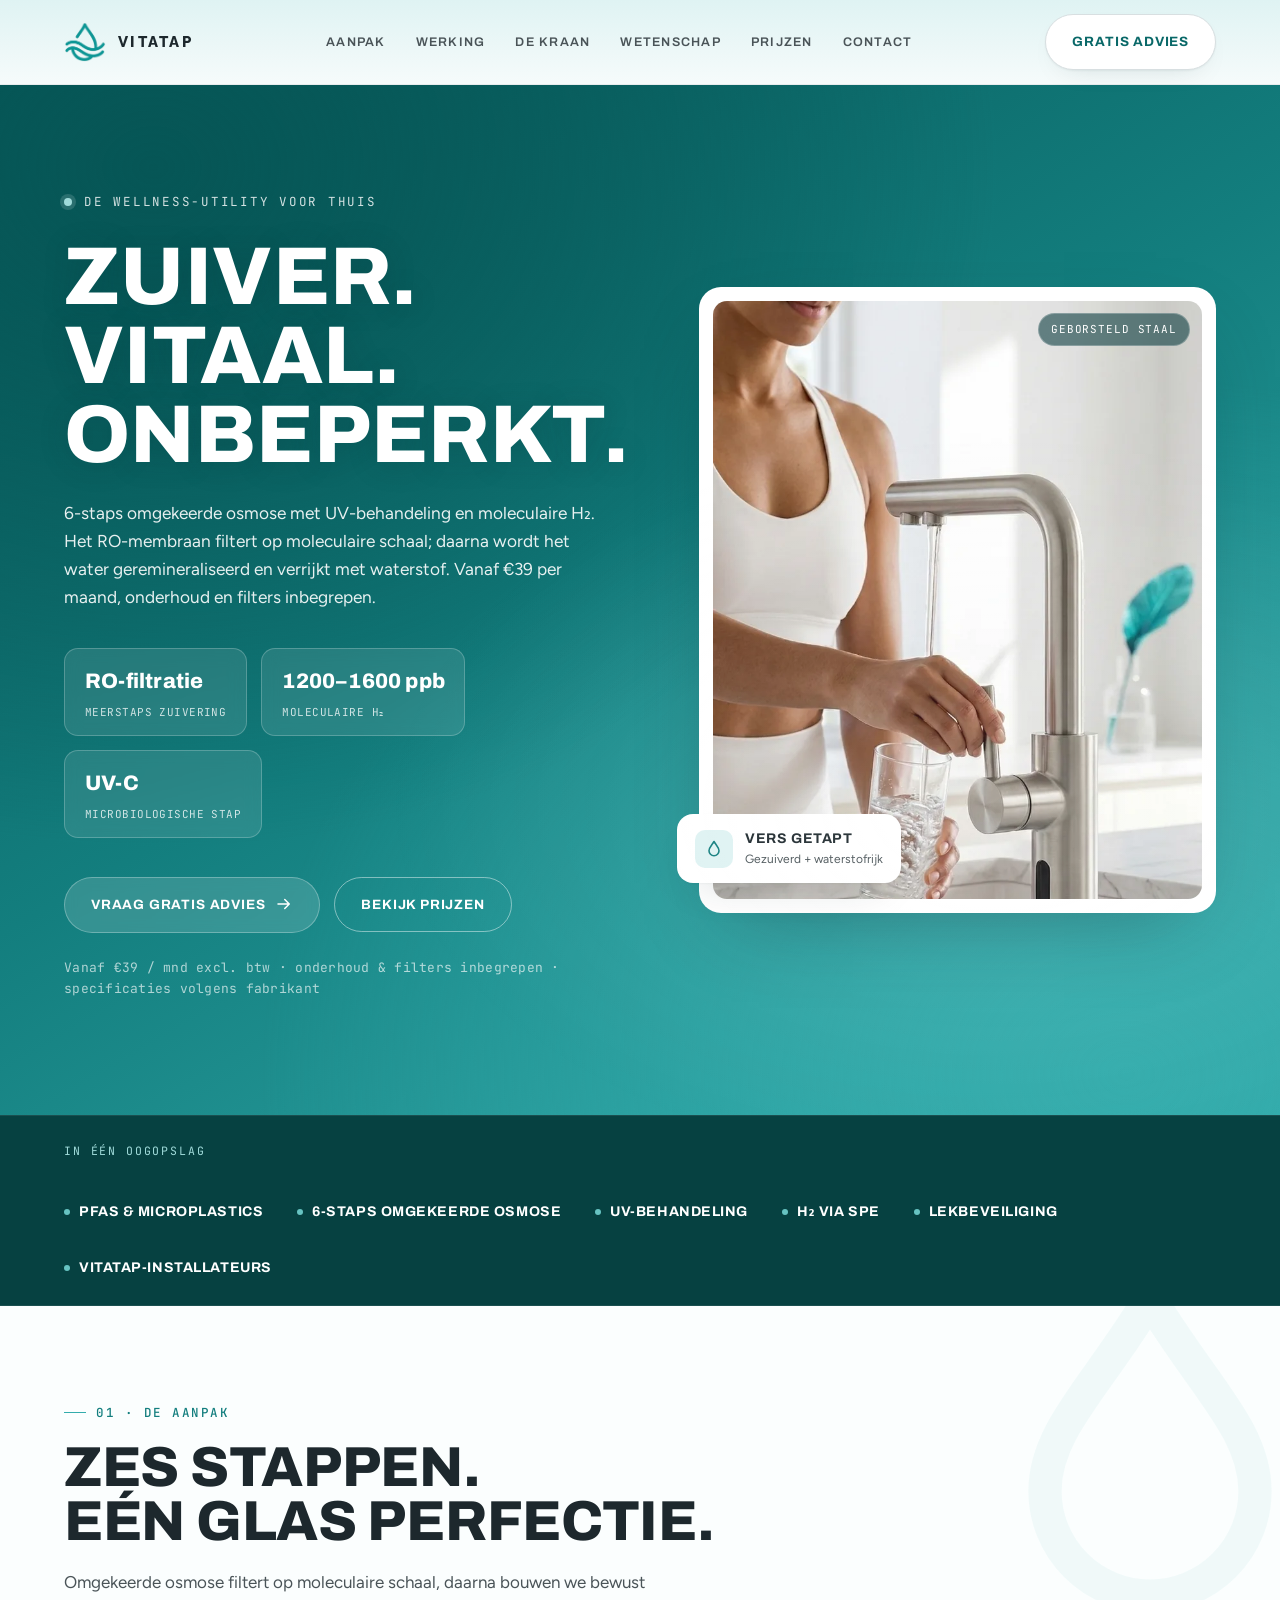
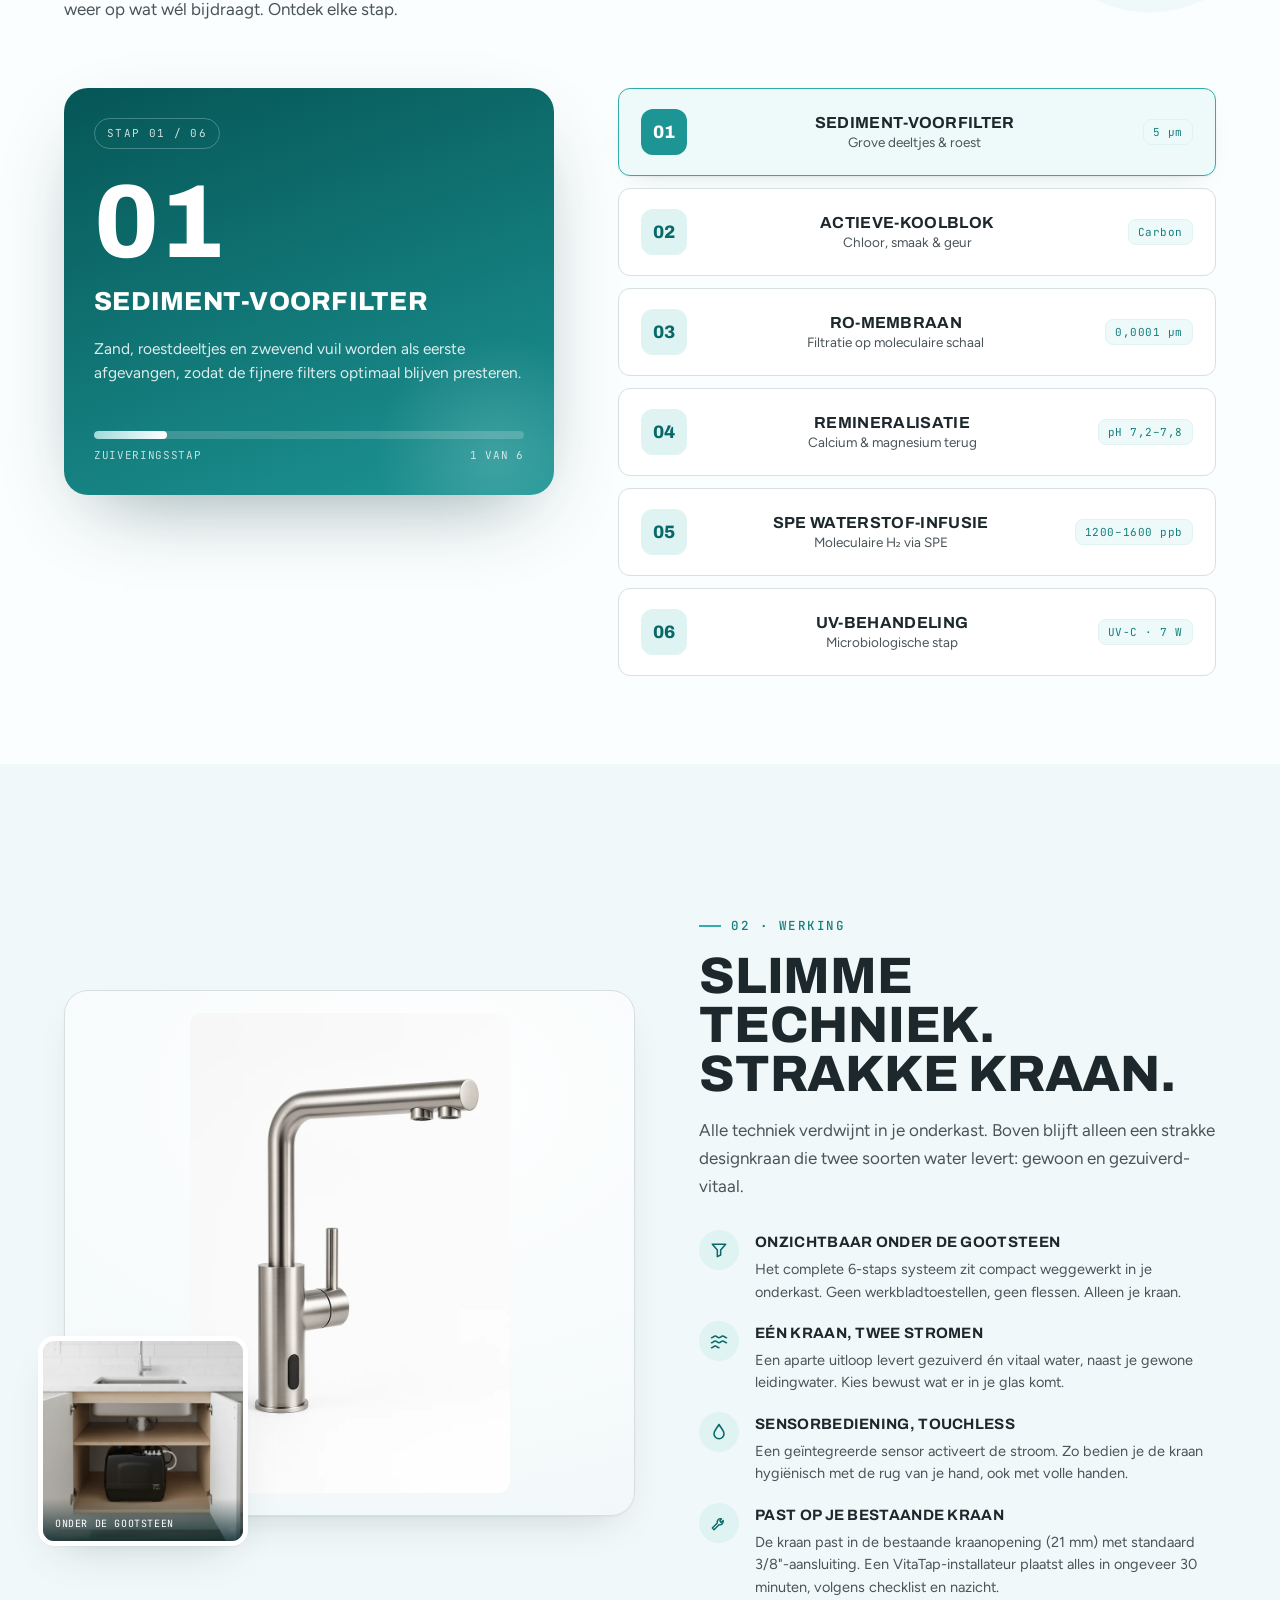
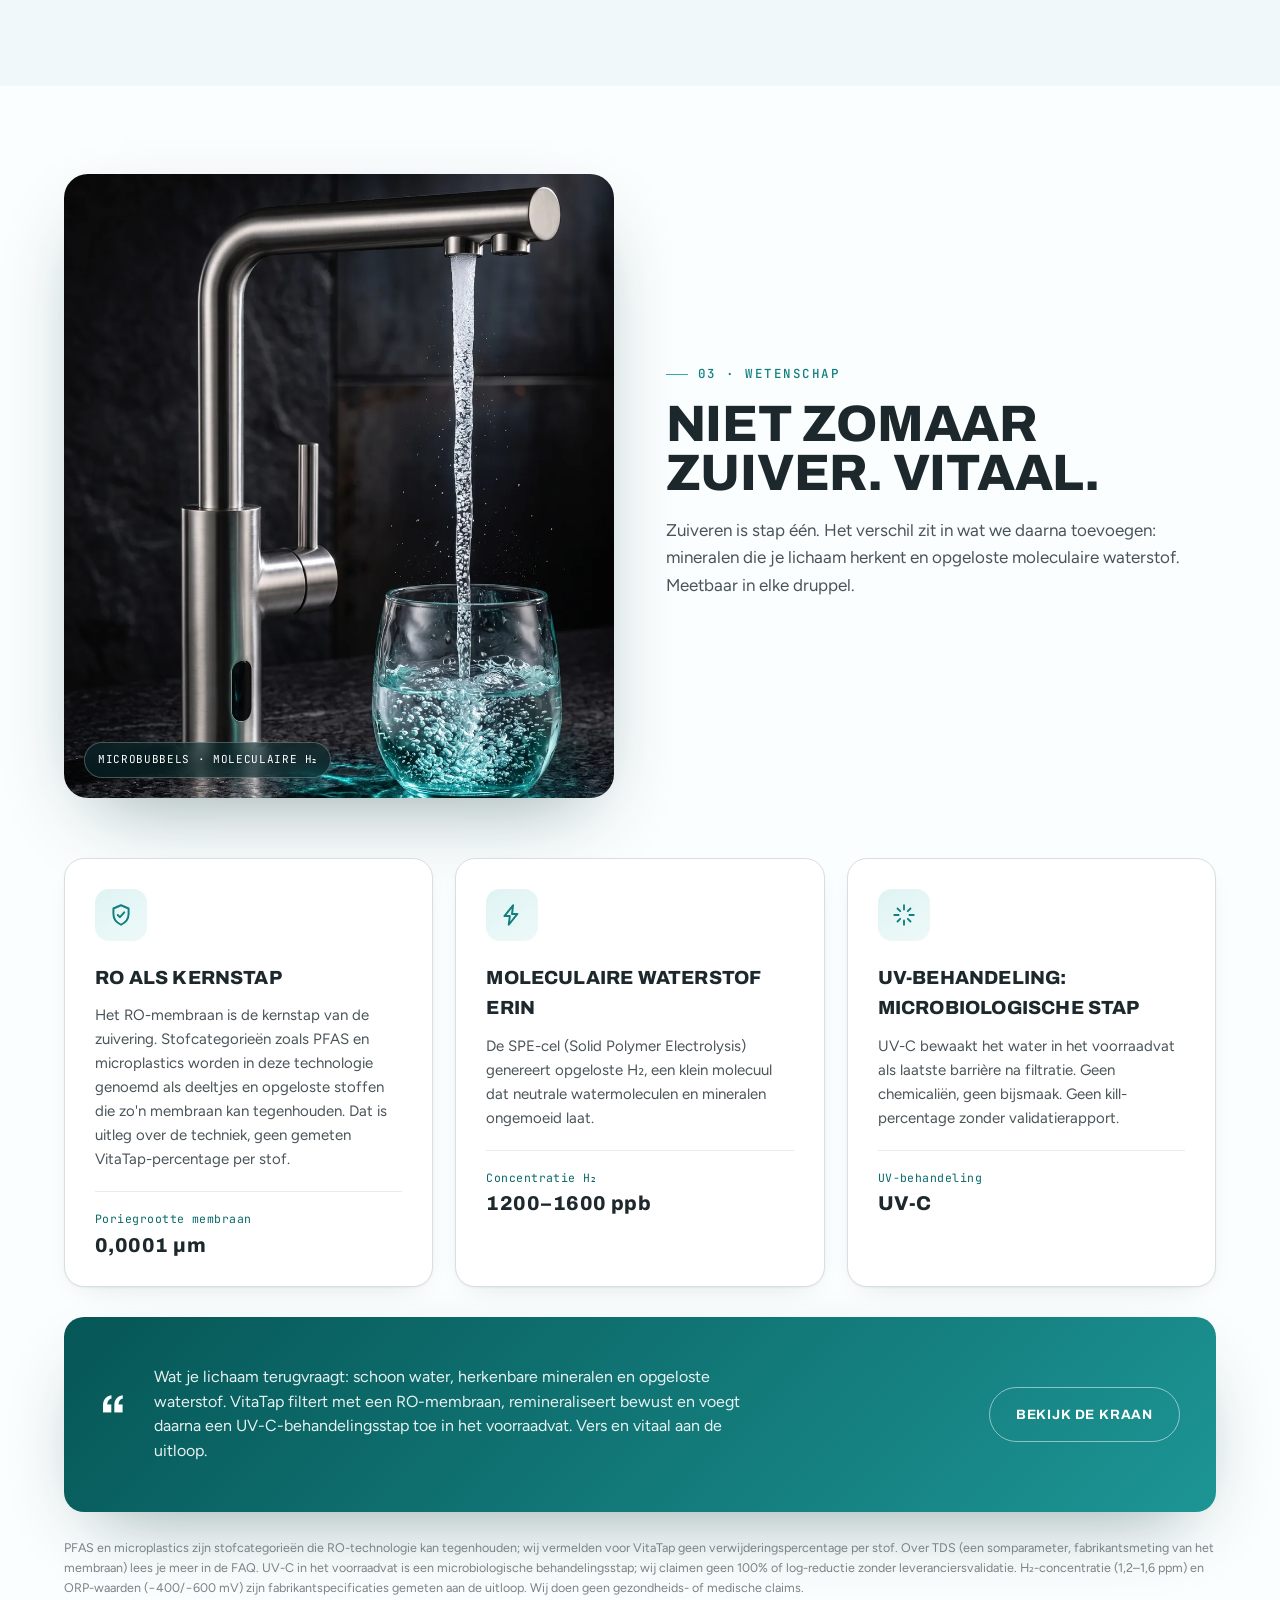
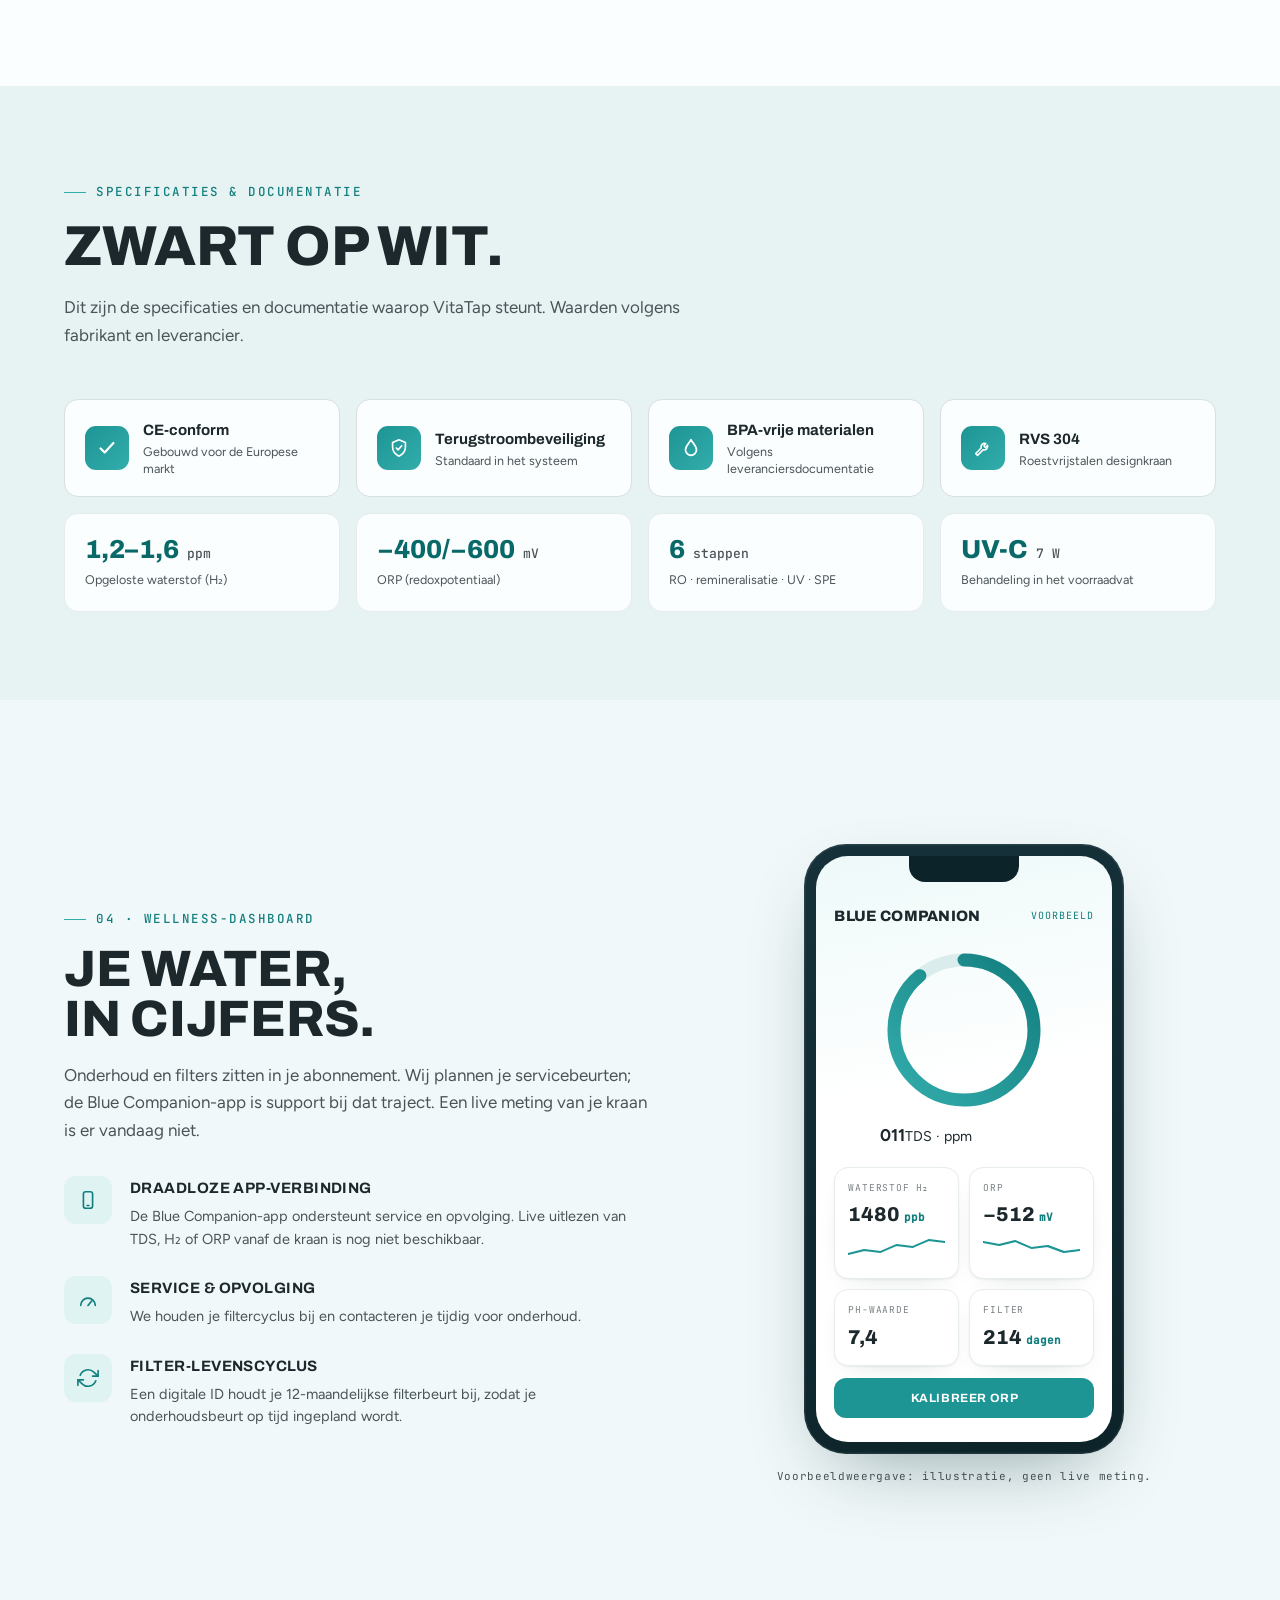
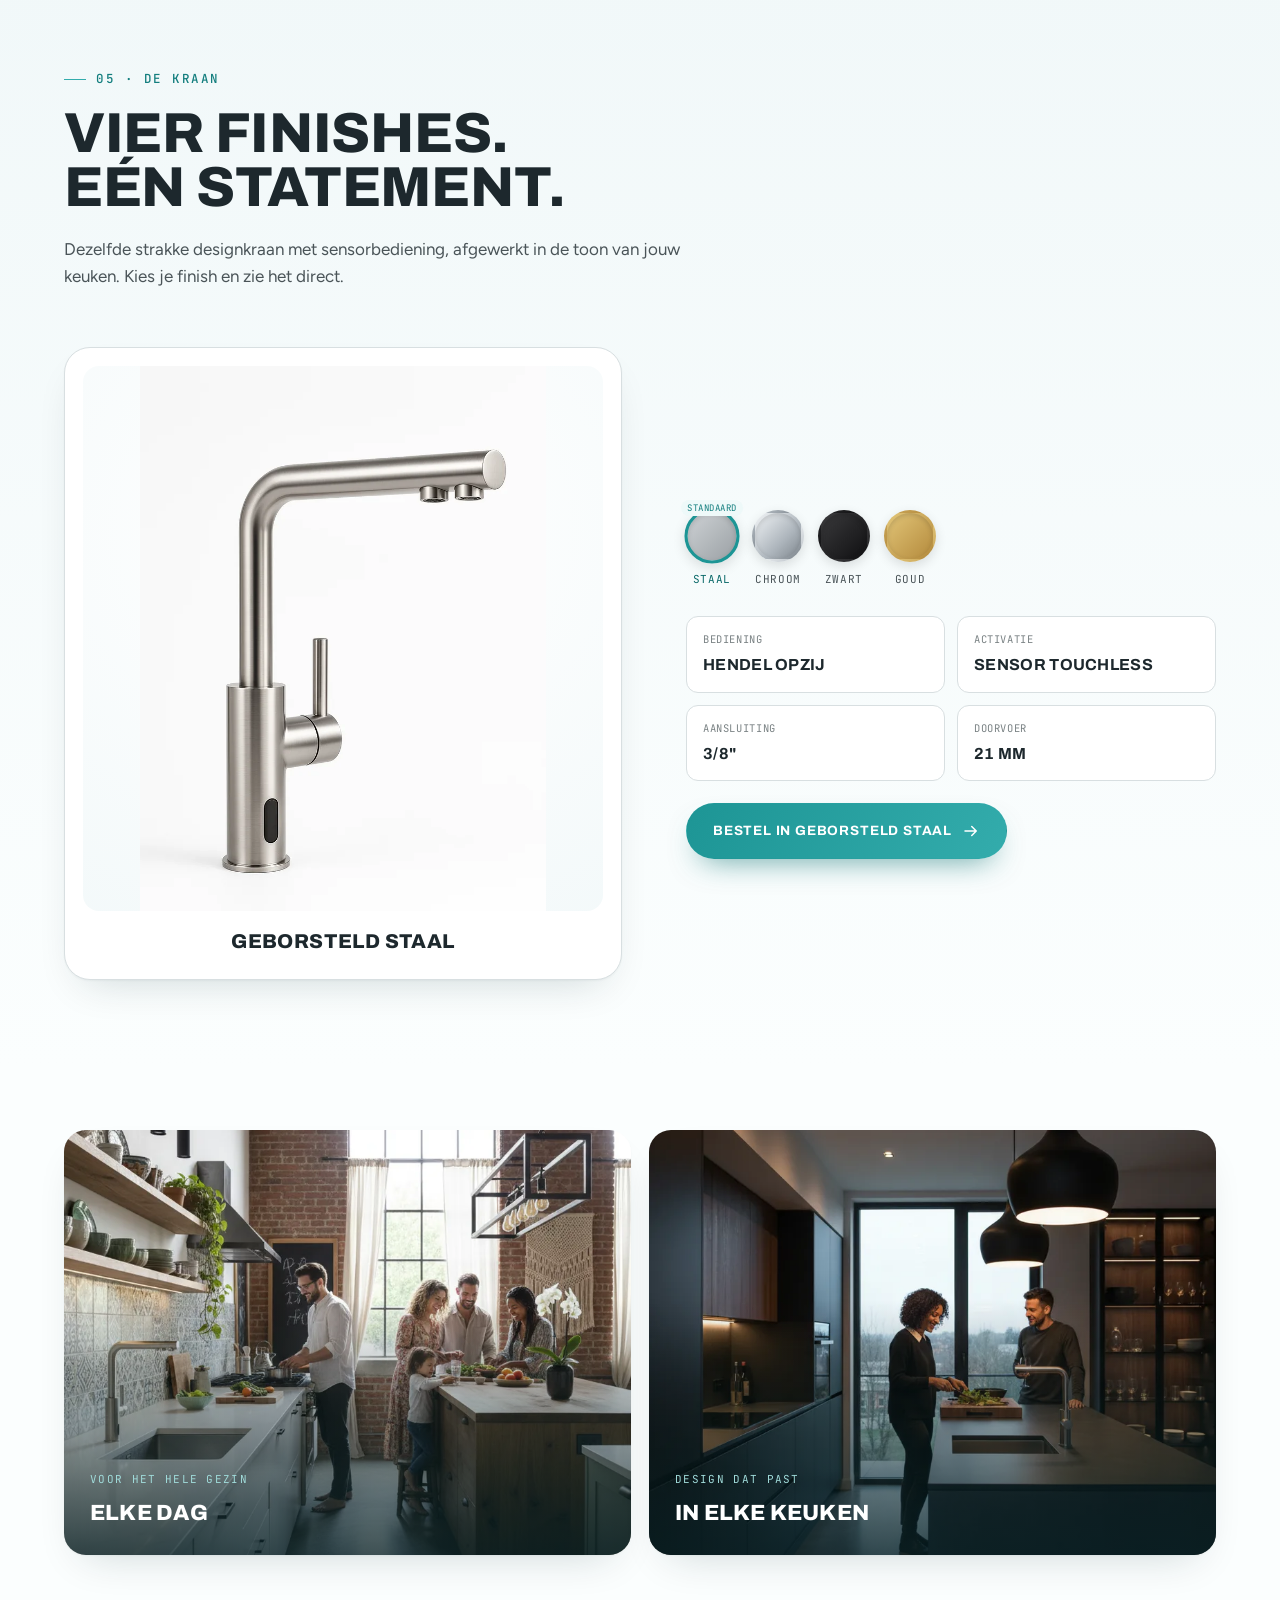
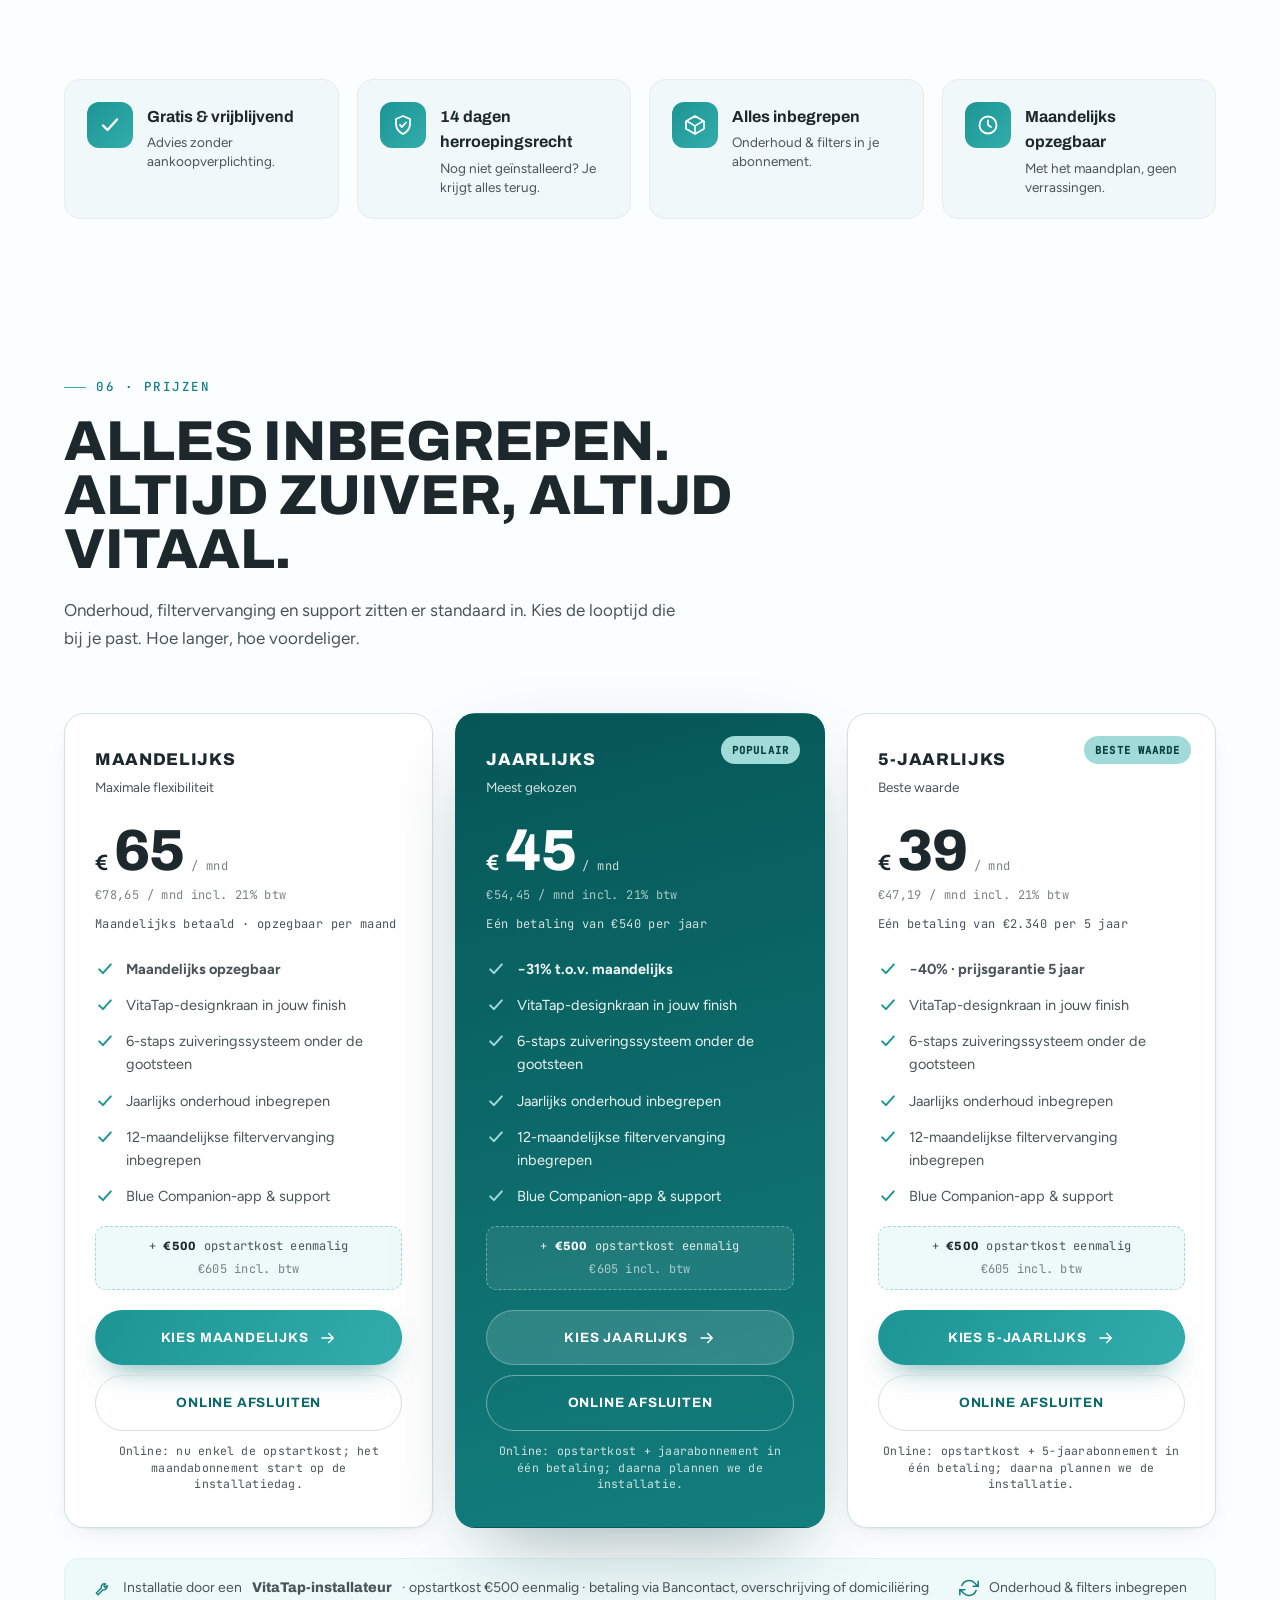
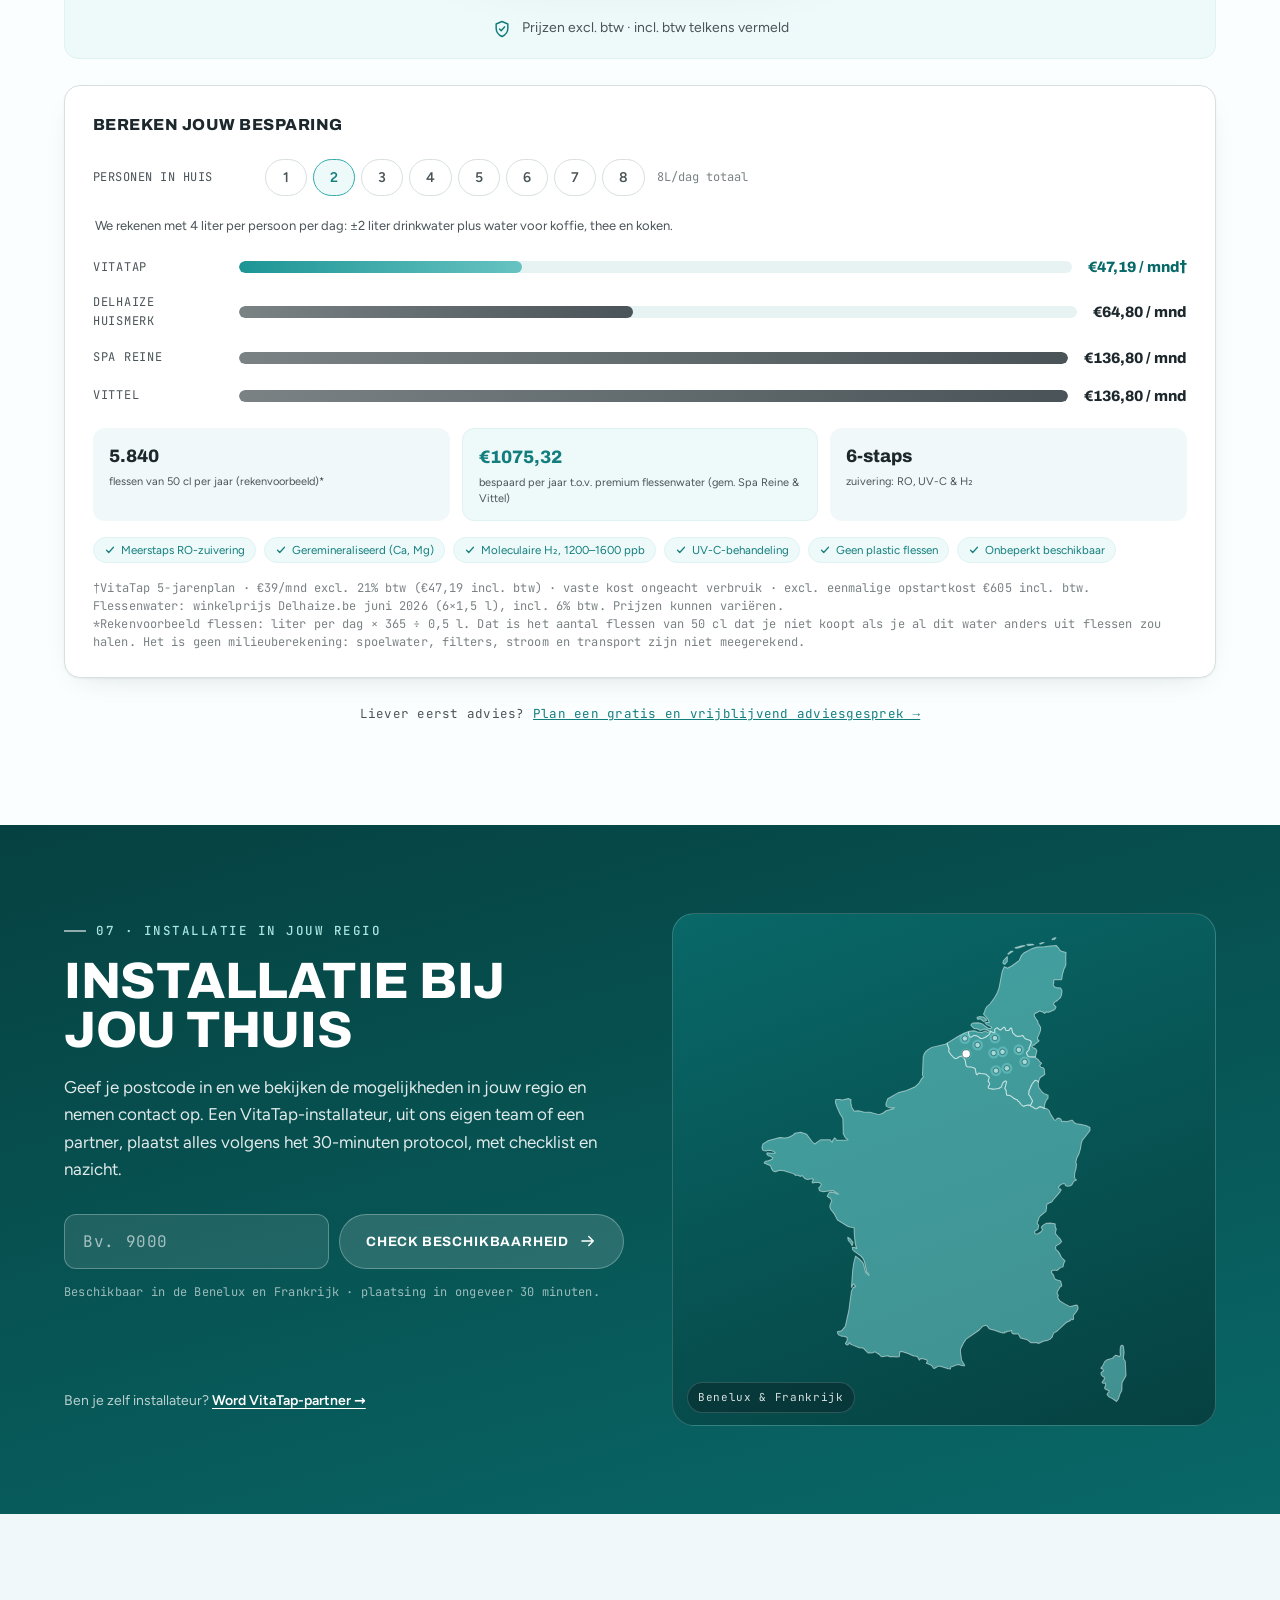
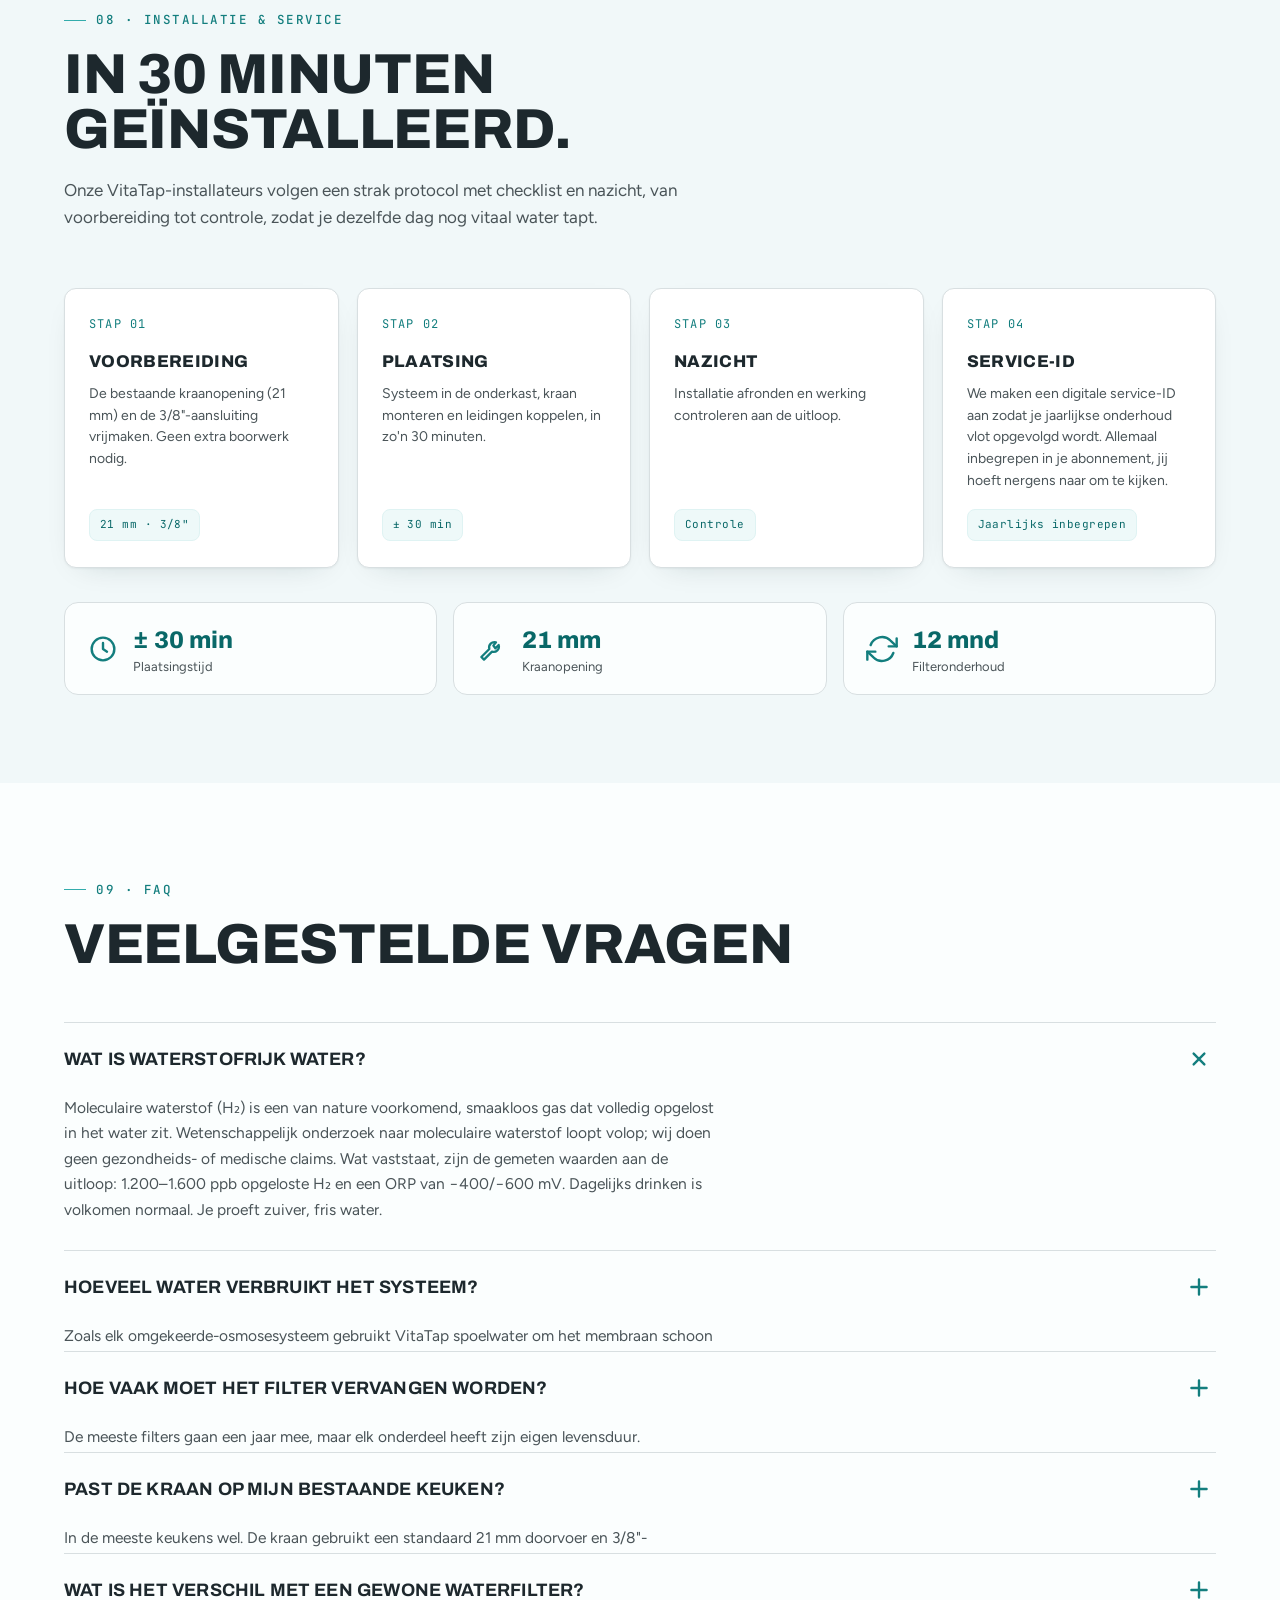
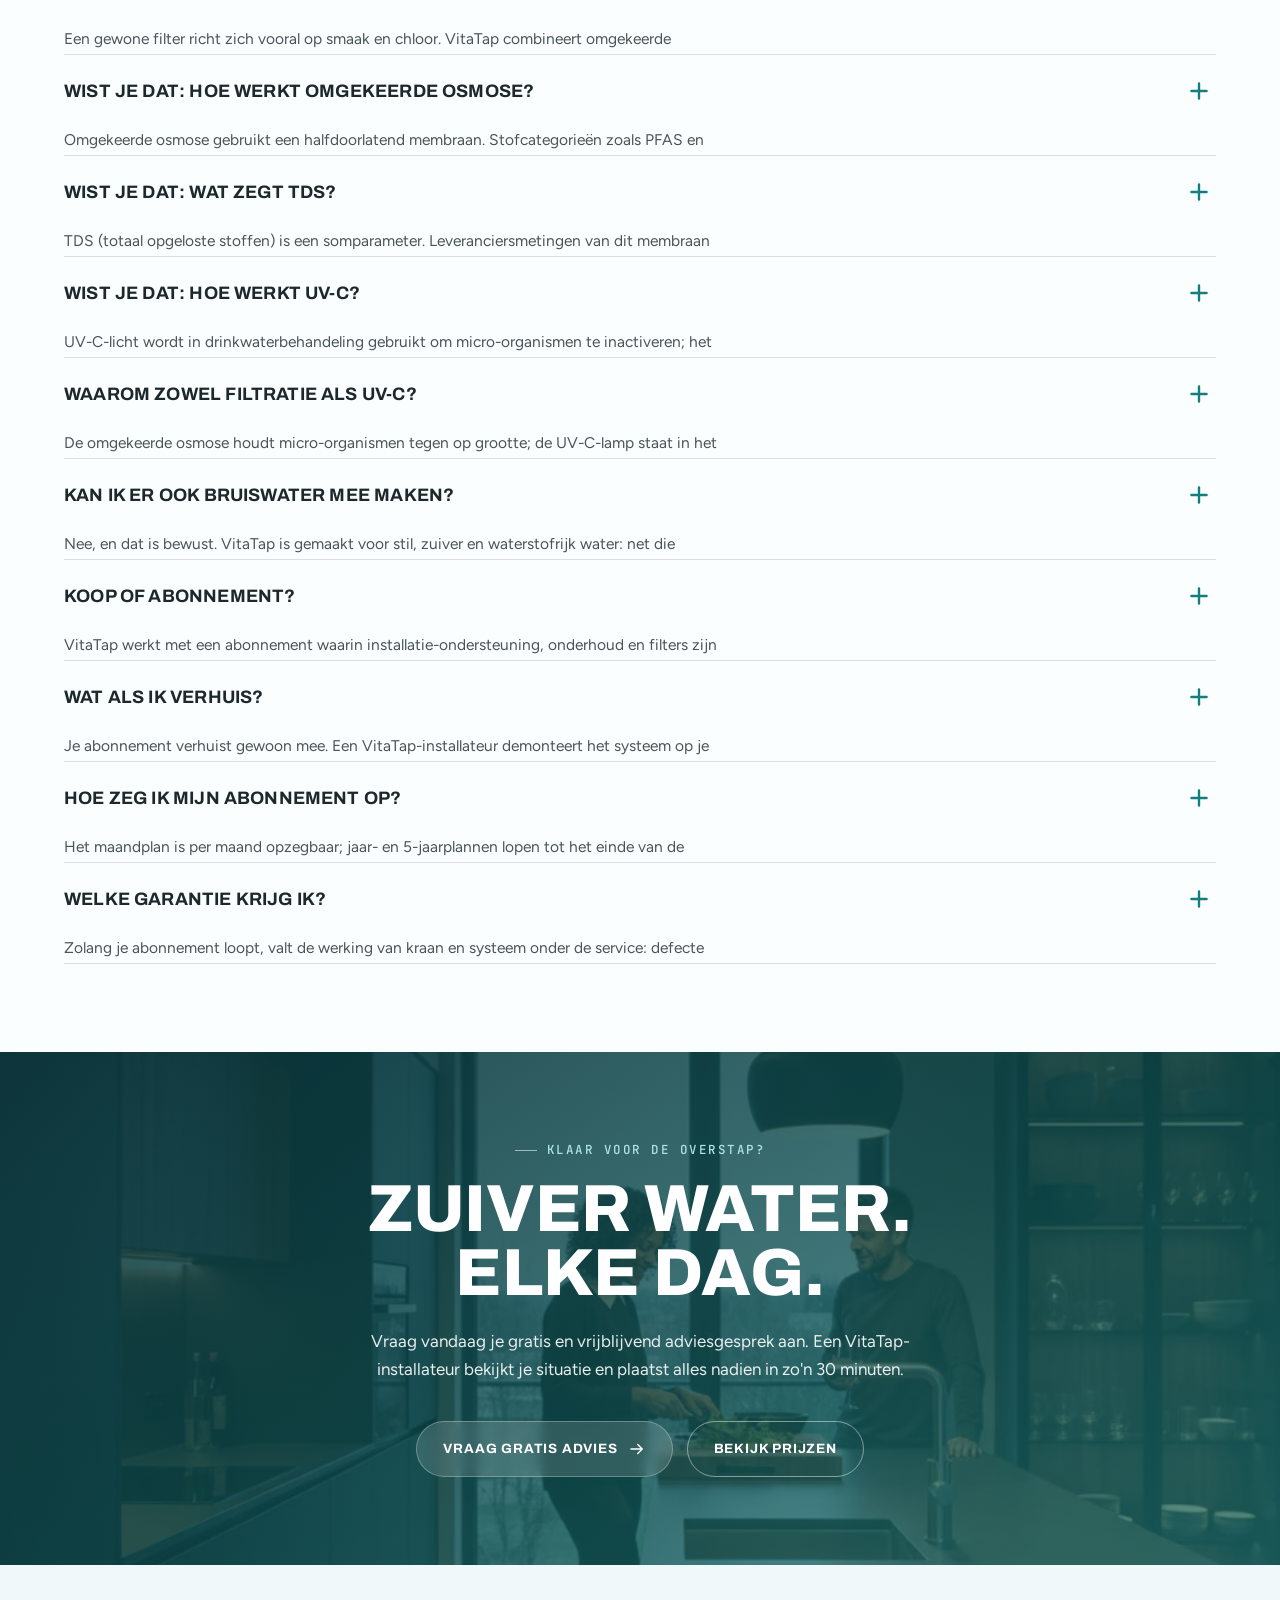
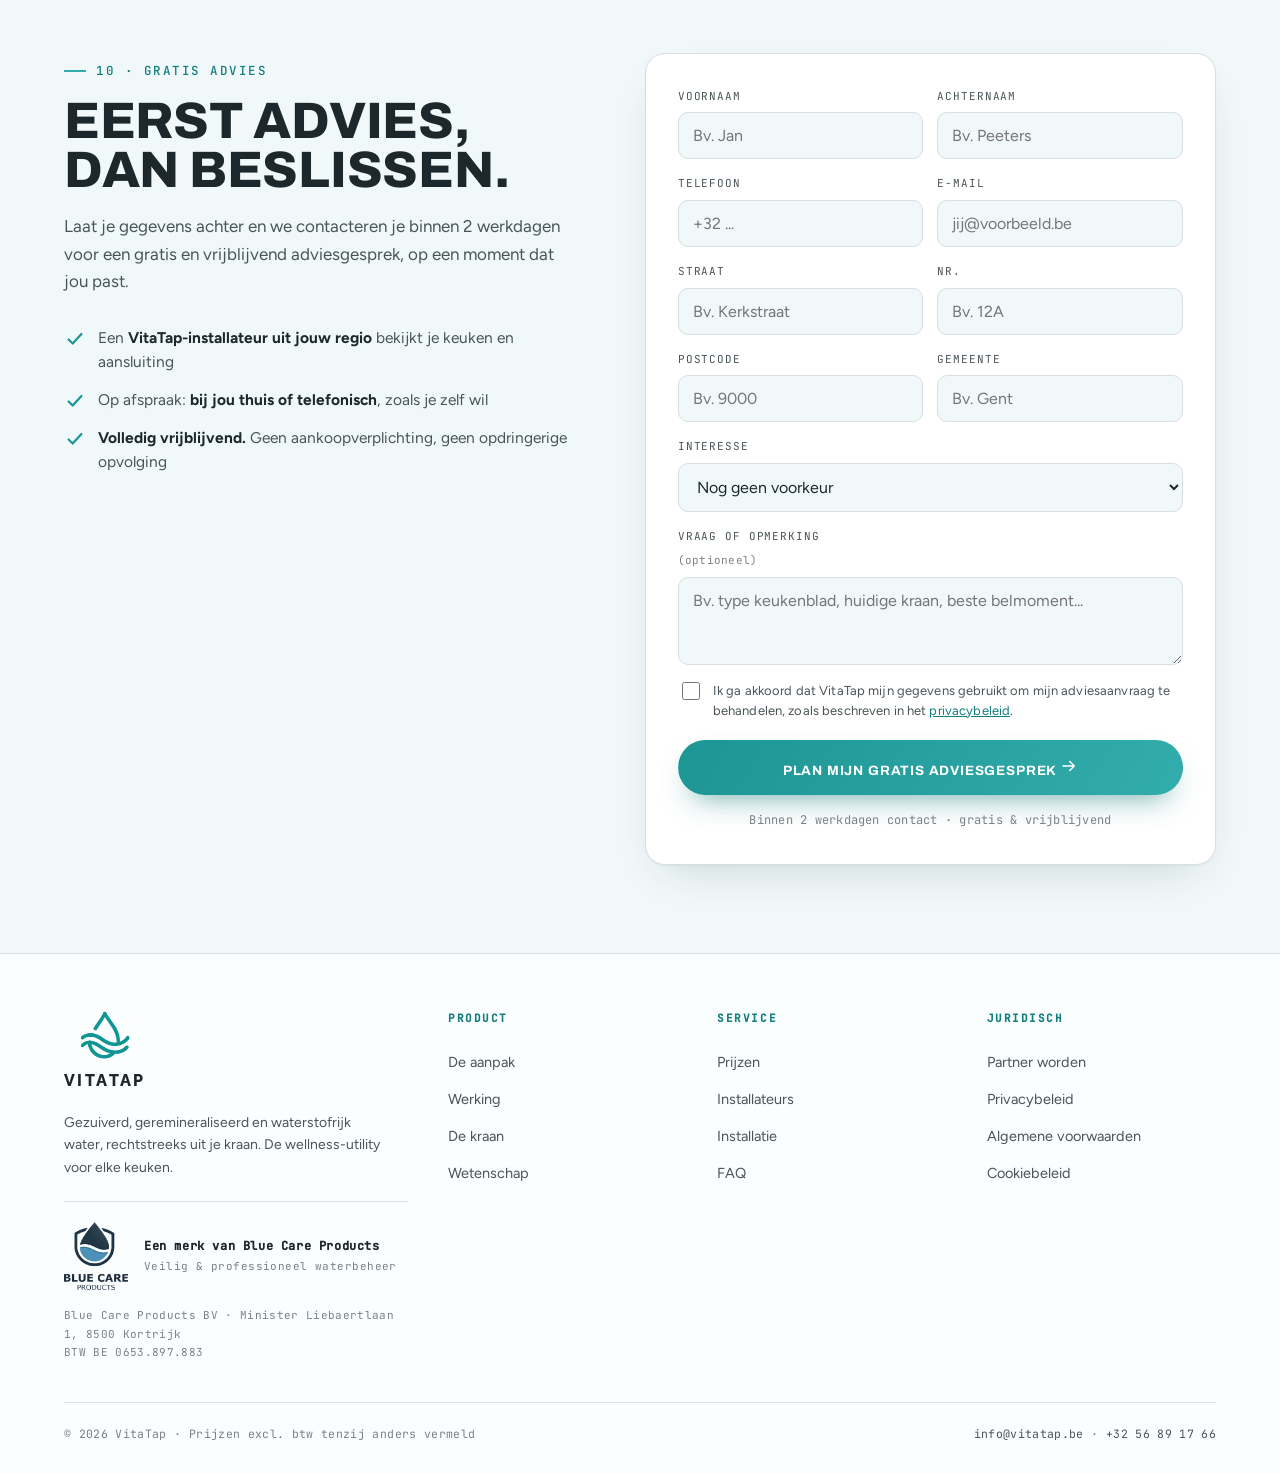
==== commit 76a6536e: "Release: merge claims-cleanup (EU 2024/825) onto phone swap; build.js useSpread; rebuild v=5fe4db06" ====
--- a/index.html
+++ b/index.html
@@ -67,7 +67,7 @@
       "logo": "https://vitatap.be/assets/vitatap-mark.png",
       "image": "https://vitatap.be/assets/hero-lifestyle.webp",
       "email": "info@vitatap.be",
-      "telephone": "+32476371722",
+      "telephone": "+3256891766",
       "vatID": "BE0653897883",
       "areaServed": "BE",
       "address": {
@@ -79,7 +79,7 @@
       },
       "contactPoint": {
         "@type": "ContactPoint",
-        "telephone": "+32476371722",
+        "telephone": "+3256891766",
         "email": "info@vitatap.be",
         "contactType": "customer service",
         "areaServed": "BE",
@@ -132,11 +132,11 @@
   -->
 </head>
 <body>
-<div id="root"><!--PRERENDER_START--><a class="skip-link" href="#main">Naar inhoud</a><header class="site-header"><div class="wrap header-inner"><a class="brand" href="#top" aria-label="VitaTap home"><img class="logo" src="assets/vitatap-mark.png" alt="VitaTap" width="180" height="171" decoding="async"><span class="wordmark">VitaTap</span></a><nav class="nav"><a href="#aanpak">Aanpak</a><a href="#werking">Werking</a><a href="#kraan">De Kraan</a><a href="#wetenschap">Wetenschap</a><a href="#prijzen">Prijzen</a><a href="#contact">Contact</a></nav><a class="btn header-cta" href="#contact">Gratis advies</a><button class="menu-btn" aria-label="Open menu" aria-expanded="false"><svg width="26" height="26" viewBox="0 0 24 24" fill="none"><path d="M4 7h16M4 12h16M4 17h16" stroke="currentColor" stroke-width="2" stroke-linecap="round"></path></svg></button></div><div class="mobile-menu" style="opacity: 0; visibility: hidden; transform: translateY(-10px); pointer-events: none;"><nav><a href="#aanpak">Aanpak</a><a href="#werking">Werking</a><a href="#kraan">De Kraan</a><a href="#wetenschap">Wetenschap</a><a href="#prijzen">Prijzen</a><a href="#contact">Contact</a></nav><a class="btn btn-primary" href="#contact">Vraag gratis advies <svg viewBox="0 0 24 24" fill="none" class="arr" width="18" height="18"><path d="M4 12h15m0 0-6-6m6 6-6 6" stroke="currentColor" stroke-width="2" stroke-linecap="round" stroke-linejoin="round"></path></svg></a><div class="mobile-contact"><a href="tel:+32476371722">Bel +32 476 37 17 22</a><a href="https://wa.me/32476371722" target="_blank" rel="noopener">Chat via WhatsApp</a></div></div></header><main id="main"><section class="hero" id="top"><div class="wrap hero-grid"><div class="hero-copy"><p class="hero-eyebrow"><span class="dot"></span> De wellness-utility voor thuis</p><h1 class="display">Zuiver. Vitaal. Onbeperkt.</h1><p class="hero-sub">6-staps omgekeerde osmose met UV-behandeling en moleculaire H₂. Het RO-membraan filtert op moleculaire schaal; daarna wordt het water geremineraliseerd en verrijkt met waterstof. Vanaf €39 per maand, onderhoud en filters inbegrepen.</p><div class="hero-stats"><div class="stat-chip reveal" style="transition-delay: 0s;"><div class="val">RO-filtratie</div><div class="cap">Meerstaps zuivering</div></div><div class="stat-chip reveal" style="transition-delay: 0.05s;"><div class="val">1200–1600 ppb</div><div class="cap">Moleculaire H₂</div></div><div class="stat-chip reveal" style="transition-delay: 0.1s;"><div class="val">UV-C</div><div class="cap">Microbiologische stap</div></div></div><div class="hero-actions"><a class="btn btn-primary solid-white" href="#contact">Vraag gratis advies <svg viewBox="0 0 24 24" fill="none" class="arr" width="18" height="18"><path d="M4 12h15m0 0-6-6m6 6-6 6" stroke="currentColor" stroke-width="2" stroke-linecap="round" stroke-linejoin="round"></path></svg></a><a class="btn btn-ghost" href="#prijzen">Bekijk prijzen</a></div><p class="hero-fine">Vanaf €39 / mnd excl. btw · onderhoud &amp; filters inbegrepen · specificaties volgens fabrikant</p></div><div class="hero-media"><div class="hero-card"><span class="hero-finish-tag">Geborsteld staal</span><div class="frame"><img src="assets/hero-lifestyle.webp" alt="Vrouw vult een glas met gezuiverd water aan de VitaTap-kraan" width="760" height="1351" loading="eager" fetchpriority="high" decoding="async"></div><div class="hero-badge"><span class="ico"><svg viewBox="0 0 24 24" fill="none" width="20" height="20"><path d="M12 3c3 5 6 7.5 6 11a6 6 0 1 1-12 0c0-3.5 3-6 6-11Z" stroke="currentColor" stroke-width="1.9" stroke-linejoin="round"></path></svg></span><div><div class="t">Vers getapt</div><div class="s">Gezuiverd + waterstofrijk</div></div></div></div></div></div></section><div class="trust"><div class="wrap" data-comment-anchor="d1878b9bf1-div-122-7"><span class="label">In één oogopslag</span><div class="items"><span><span class="d"></span><b>PFAS &amp; microplastics</b></span><span><span class="d"></span><b>6-staps omgekeerde osmose</b></span><span><span class="d"></span><b>UV-behandeling</b></span><span><span class="d"></span><b>H₂ via SPE</b></span><span><span class="d"></span><b>Lekbeveiliging</b></span><span><span class="d"></span><b>VitaTap-installateurs</b></span></div></div></div><section class="section bg-paper" id="aanpak"><svg viewBox="0 0 24 24" fill="none" class="watermark" style="width: 420px; height: 420px; top: -60px; right: -80px;"><path d="M12 3c3 5 6 7.5 6 11a6 6 0 1 1-12 0c0-3.5 3-6 6-11Z" stroke="currentColor" stroke-width="1.9" stroke-linejoin="round"></path></svg><div class="wrap"><div class="sec-head reveal" style="transition-delay: 0.15000000000000002s;"><p class="eyebrow">01 · De aanpak</p><h2 class="display">Zes stappen.<br>Eén glas perfectie.</h2><p class="lead">Omgekeerde osmose filtert op moleculaire schaal, daarna bouwen we bewust weer op wat wél bijdraagt. Ontdek elke stap.</p></div><div class="steps-layout"><div class="steps-sticky"><div class="flow-visual"><span class="ring"></span><span class="flow-pill">Stap 01 / 06</span><div class="flow-head"><div class="flow-num">01</div></div><div class="flow-name">Sediment-voorfilter</div><p class="flow-desc">Zand, roestdeeltjes en zwevend vuil worden als eerste afgevangen, zodat de fijnere filters optimaal blijven presteren.</p><div class="flow-meter"><div class="bar"><div class="fill" style="width: 17%;"></div></div><div class="lab"><span>Zuiveringsstap</span><span>1 van 6</span></div></div></div></div><div class="step-list"><button class="step-item active reveal" style="transition-delay: 0.2s;"><span class="idx">01</span><span><span class="st-name">Sediment-voorfilter</span><span class="st-sub">Grove deeltjes &amp; roest</span></span><span class="st-tag">5 µm</span></button><button class="step-item reveal" style="transition-delay: 0.25s;"><span class="idx">02</span><span><span class="st-name">Actieve-koolblok</span><span class="st-sub">Chloor, smaak &amp; geur</span></span><span class="st-tag">Carbon</span></button><button class="step-item reveal" style="transition-delay: 0s;"><span class="idx">03</span><span><span class="st-name">RO-membraan</span><span class="st-sub">Filtratie op moleculaire schaal</span></span><span class="st-tag">0,0001 µm</span></button><button class="step-item reveal" style="transition-delay: 0.05s;"><span class="idx">04</span><span><span class="st-name">Remineralisatie</span><span class="st-sub">Calcium &amp; magnesium terug</span></span><span class="st-tag">pH 7,2–7,8</span></button><button class="step-item reveal" style="transition-delay: 0.1s;"><span class="idx">05</span><span><span class="st-name">SPE Waterstof-infusie</span><span class="st-sub">Moleculaire H₂ via SPE</span></span><span class="st-tag">1200–1600 ppb</span></button><button class="step-item reveal" style="transition-delay: 0.15000000000000002s;"><span class="idx">06</span><span><span class="st-name">UV-behandeling</span><span class="st-sub">Microbiologische stap</span></span><span class="st-tag">UV-C · 7 W</span></button></div></div></div></section><section class="section bg-paper2" id="werking"><div class="wrap"><div class="werking-grid"><div class="werking-visual"><div class="werking-faucet reveal" style="transition-delay: 0.2s;"><img src="assets/finish-steel.webp" alt="VitaTap-designkraan in geborsteld staal met een aparte uitloop voor gezuiverd, vitaal water" width="760" height="1140" loading="lazy" decoding="async"></div><div class="werking-filter"><img src="assets/under-sink-filter.webp" alt="Het 6-staps zuiveringssysteem onder de gootsteen" width="900" height="900" loading="lazy" decoding="async"><span class="cap">Onder de gootsteen</span></div></div><div class="werking-copy"><p class="eyebrow">02 · Werking</p><h2 class="display" style="margin-top: 16px;">Slimme techniek.<br>Strakke kraan.</h2><p class="lead" style="margin-top: 18px;">Alle techniek verdwijnt in je onderkast. Boven blijft alleen een strakke designkraan die twee soorten water levert: gewoon en gezuiverd-vitaal.</p><div class="werk-steps"><div class="werk-step reveal" style="transition-delay: 0.25s;"><span class="n"><svg viewBox="0 0 24 24" fill="none" width="20" height="20"><path d="M4 5h16l-6 7v6l-4 2v-8L4 5Z" stroke="currentColor" stroke-width="1.8" stroke-linejoin="round"></path></svg></span><div><h4>Onzichtbaar onder de gootsteen</h4><p>Het complete 6-staps systeem zit compact weggewerkt in je onderkast. Geen werkbladtoestellen, geen flessen. Alleen je kraan.</p></div></div><div class="werk-step reveal" style="transition-delay: 0s;"><span class="n"><svg viewBox="0 0 24 24" fill="none" width="20" height="20"><path d="M3 8c2 0 2.5-2 4.5-2S10 8 12 8s2.5-2 4.5-2S19 8 21 8M3 14c2 0 2.5-2 4.5-2S10 14 12 14s2.5-2 4.5-2S19 14 21 14M3 20c2 0 2.5-2 4.5-2S10 20 12 20" stroke="currentColor" stroke-width="1.8" stroke-linecap="round"></path></svg></span><div><h4>Eén kraan, twee stromen</h4><p>Een aparte uitloop levert gezuiverd én vitaal water, naast je gewone leidingwater. Kies bewust wat er in je glas komt.</p></div></div><div class="werk-step reveal" style="transition-delay: 0.05s;"><span class="n"><svg viewBox="0 0 24 24" fill="none" width="20" height="20"><path d="M12 3c3 5 6 7.5 6 11a6 6 0 1 1-12 0c0-3.5 3-6 6-11Z" stroke="currentColor" stroke-width="1.9" stroke-linejoin="round"></path></svg></span><div><h4>Sensorbediening, touchless</h4><p>Een geïntegreerde sensor activeert de stroom. Zo bedien je de kraan hygiënisch met de rug van je hand, ook met volle handen.</p></div></div><div class="werk-step reveal" style="transition-delay: 0.1s;"><span class="n"><svg viewBox="0 0 24 24" fill="none" width="20" height="20"><path d="M15 7a4 4 0 0 0-5 5L4 18l2 2 6-6a4 4 0 0 0 5-5l-2.5 2.5L13 9.5 15 7Z" stroke="currentColor" stroke-width="1.7" stroke-linejoin="round"></path></svg></span><div><h4>Past op je bestaande kraan</h4><p>De kraan past in de bestaande kraanopening (21 mm) met standaard 3/8"-aansluiting. Een VitaTap-installateur plaatst alles in ongeveer 30 minuten, volgens checklist en nazicht.</p></div></div></div></div></div></div></section><section class="section bg-paper" id="wetenschap"><div class="wrap"><div class="sci-feature"><div class="sci-shot reveal" style="transition-delay: 0.15000000000000002s;"><img src="assets/dark-teal-pour.webp" alt="Waterstofrijk water met micro-bubbels stroomt uit de VitaTap-kraan" width="1000" height="1501" loading="lazy" decoding="async"><span class="tag">Microbubbels · moleculaire H₂</span></div><div class="sec-head reveal" style="transition-delay: 0.2s;"><p class="eyebrow">03 · Wetenschap</p><h2 class="display" style="margin-top: 16px;">Niet zomaar zuiver. Vitaal.</h2><p class="lead" style="margin-top: 18px;">Zuiveren is stap één. Het verschil zit in wat we daarna toevoegen: mineralen die je lichaam herkent en opgeloste moleculaire waterstof. Meetbaar in elke druppel.</p></div></div><div class="sci-grid"><div class="sci-card reveal" style="transition-delay: 0.25s;"><span class="ico"><svg viewBox="0 0 24 24" fill="none" width="26" height="26"><path d="M12 3l7 3v5c0 4.5-3 8-7 10-4-2-7-5.5-7-10V6l7-3Z" stroke="currentColor" stroke-width="1.8" stroke-linejoin="round"></path><path d="M9 12l2 2 4-4.5" stroke="currentColor" stroke-width="1.8" stroke-linecap="round" stroke-linejoin="round"></path></svg></span><h3>RO als kernstap</h3><p>Het RO-membraan is de kernstap van de zuivering. Stofcategorieën zoals PFAS en microplastics worden in deze technologie genoemd als deeltjes en opgeloste stoffen die zo'n membraan kan tegenhouden. Dat is uitleg over de techniek, geen gemeten VitaTap-percentage per stof.</p><div class="sci-metric"><span>Poriegrootte membraan</span><span class="big">0,0001 µm</span></div></div><div class="sci-card reveal" style="transition-delay: 0s;"><span class="ico"><svg viewBox="0 0 24 24" fill="none" width="26" height="26"><path d="M13 3 5 13h5l-1 8 8-10h-5l1-8Z" stroke="currentColor" stroke-width="1.8" stroke-linejoin="round"></path></svg></span><h3>Moleculaire waterstof erin</h3><p>De SPE-cel (Solid Polymer Electrolysis) genereert opgeloste H₂, een klein molecuul dat neutrale watermoleculen en mineralen ongemoeid laat.</p><div class="sci-metric"><span>Concentratie H₂</span><span class="big">1200–1600 ppb</span></div></div><div class="sci-card reveal" style="transition-delay: 0.05s;"><span class="ico"><svg viewBox="0 0 24 24" fill="none" width="26" height="26"><path d="M12 3v4M12 17v4M3 12h4M17 12h4M6 6l2.5 2.5M15.5 15.5 18 18M18 6l-2.5 2.5M8.5 15.5 6 18" stroke="currentColor" stroke-width="1.7" stroke-linecap="round"></path></svg></span><h3>UV-behandeling: microbiologische stap</h3><p>UV-C bewaakt het water in het voorraadvat als laatste barrière na filtratie. Geen chemicaliën, geen bijsmaak. Geen kill-percentage zonder validatierapport.</p><div class="sci-metric"><span>UV-behandeling</span><span class="big">UV-C</span></div></div></div><div class="callout reveal" style="transition-delay: 0.1s;"><div class="qi">“</div><p class="qt">Wat je lichaam terugvraagt: schoon water, herkenbare mineralen en opgeloste waterstof. VitaTap filtert met een RO-membraan, remineraliseert bewust en voegt daarna een UV-C-behandelingsstap toe in het voorraadvat. Vers en vitaal aan de uitloop.</p><a class="btn btn-ghost" href="#kraan" style="color: rgb(255, 255, 255); border-color: rgba(255, 255, 255, 0.5);">Bekijk de kraan</a></div><p class="claims-note">PFAS en microplastics zijn stofcategorieën die RO-technologie kan tegenhouden; wij vermelden voor VitaTap geen verwijderingspercentage per stof. Over TDS (een somparameter, fabrikantsmeting van het membraan) lees je meer in de FAQ. UV-C in het voorraadvat is een microbiologische behandelingsstap; wij claimen geen 100% of log-reductie zonder leveranciersvalidatie. H₂-concentratie (1,2–1,6 ppm) en ORP-waarden (−400/−600&nbsp;mV) zijn fabrikantspecificaties gemeten aan de uitloop. Wij doen geen gezondheids- of medische claims.</p></div></section><section class="section bg-paper3 certs"><div class="wrap"><div class="sec-head reveal" style="max-width: 760px; transition-delay: 0.15000000000000002s;"><p class="eyebrow">Specificaties &amp; documentatie</p><h2 class="display">Zwart op wit.</h2><p class="lead">Dit zijn de specificaties en documentatie waarop VitaTap steunt. Waarden volgens fabrikant en leverancier.</p></div><div class="certs-badges"><div class="cert-badge reveal" style="transition-delay: 0.2s;"><span class="cb-ico"><svg viewBox="0 0 24 24" fill="none" width="22" height="22"><path d="M5 12.5l4.5 4.5L19 6.5" stroke="currentColor" stroke-width="2.4" stroke-linecap="round" stroke-linejoin="round"></path></svg></span><div><div class="cb-t">CE-conform</div><div class="cb-s">Gebouwd voor de Europese markt</div></div></div><div class="cert-badge reveal" style="transition-delay: 0.25s;"><span class="cb-ico"><svg viewBox="0 0 24 24" fill="none" width="22" height="22"><path d="M12 3l7 3v5c0 4.5-3 8-7 10-4-2-7-5.5-7-10V6l7-3Z" stroke="currentColor" stroke-width="1.8" stroke-linejoin="round"></path><path d="M9 12l2 2 4-4.5" stroke="currentColor" stroke-width="1.8" stroke-linecap="round" stroke-linejoin="round"></path></svg></span><div><div class="cb-t">Terugstroombeveiliging</div><div class="cb-s">Standaard in het systeem</div></div></div><div class="cert-badge reveal" style="transition-delay: 0s;"><span class="cb-ico"><svg viewBox="0 0 24 24" fill="none" width="22" height="22"><path d="M12 3c3 5 6 7.5 6 11a6 6 0 1 1-12 0c0-3.5 3-6 6-11Z" stroke="currentColor" stroke-width="1.9" stroke-linejoin="round"></path></svg></span><div><div class="cb-t">BPA-vrije materialen</div><div class="cb-s">Volgens leveranciersdocumentatie</div></div></div><div class="cert-badge reveal" style="transition-delay: 0.05s;"><span class="cb-ico"><svg viewBox="0 0 24 24" fill="none" width="22" height="22"><path d="M15 7a4 4 0 0 0-5 5L4 18l2 2 6-6a4 4 0 0 0 5-5l-2.5 2.5L13 9.5 15 7Z" stroke="currentColor" stroke-width="1.7" stroke-linejoin="round"></path></svg></span><div><div class="cb-t">RVS 304</div><div class="cb-s">Roestvrijstalen designkraan</div></div></div></div><div class="certs-specs"><div class="cert-spec reveal" style="transition-delay: 0.1s;"><div class="cs-v">1,2–1,6<span class="cs-u"> ppm</span></div><div class="cs-l">Opgeloste waterstof (H₂)</div></div><div class="cert-spec reveal" style="transition-delay: 0.15000000000000002s;"><div class="cs-v">−400/−600<span class="cs-u"> mV</span></div><div class="cs-l">ORP (redoxpotentiaal)</div></div><div class="cert-spec reveal" style="transition-delay: 0.2s;"><div class="cs-v">6<span class="cs-u"> stappen</span></div><div class="cs-l">RO · remineralisatie · UV · SPE</div></div><div class="cert-spec reveal" style="transition-delay: 0.25s;"><div class="cs-v">UV-C<span class="cs-u"> 7 W</span></div><div class="cs-l">Behandeling in het voorraadvat</div></div></div></div></section><section class="section bg-paper2" id="dashboard"><div class="wrap"><div class="dash-grid"><div><p class="eyebrow">04 · Wellness-dashboard</p><h2 class="display" style="margin-top: 16px;">Je water,<br>in cijfers.</h2><p class="lead" style="margin-top: 18px;">Onderhoud en filters zitten in je abonnement. Wij plannen je servicebeurten; de Blue Companion-app is support bij dat traject. Een live meting van je kraan is er vandaag niet.</p><div class="feature-list"><div class="feature-row reveal" style="transition-delay: 0s;"><span class="fi"><svg viewBox="0 0 24 24" fill="none" width="22" height="22"><rect x="7" y="3" width="10" height="18" rx="2.5" stroke="currentColor" stroke-width="1.8"></rect><path d="M11 18h2" stroke="currentColor" stroke-width="1.8" stroke-linecap="round"></path></svg></span><div><h4>Draadloze app-verbinding</h4><p>De Blue Companion-app ondersteunt service en opvolging. Live uitlezen van TDS, H₂ of ORP vanaf de kraan is nog niet beschikbaar.</p></div></div><div class="feature-row reveal" style="transition-delay: 0.05s;"><span class="fi"><svg viewBox="0 0 24 24" fill="none" width="22" height="22"><path d="M4 18a8 8 0 1 1 16 0" stroke="currentColor" stroke-width="1.8" stroke-linecap="round"></path><path d="M12 18l4-5" stroke="currentColor" stroke-width="1.8" stroke-linecap="round"></path></svg></span><div><h4>Service &amp; opvolging</h4><p>We houden je filtercyclus bij en contacteren je tijdig voor onderhoud.</p></div></div><div class="feature-row reveal" style="transition-delay: 0.1s;"><span class="fi"><svg viewBox="0 0 24 24" fill="none" width="22" height="22"><polyline points="23 4 23 10 17 10" stroke="currentColor" stroke-width="1.8" stroke-linecap="round" stroke-linejoin="round"></polyline><polyline points="1 20 1 14 7 14" stroke="currentColor" stroke-width="1.8" stroke-linecap="round" stroke-linejoin="round"></polyline><path d="M3.51 9a9 9 0 0 1 14.85-3.36L23 10M1 14l4.64 4.36A9 9 0 0 0 20.49 15" stroke="currentColor" stroke-width="1.8" stroke-linecap="round" stroke-linejoin="round"></path></svg></span><div><h4>Filter-levenscyclus</h4><p>Een digitale ID houdt je 12-maandelijkse filterbeurt bij, zodat je onderhoudsbeurt op tijd ingepland wordt.</p></div></div></div></div><div class="phone-wrap"><div class="phone reveal" style="transition-delay: 0.15000000000000002s;"><span class="notch"></span><div class="screen"><div class="ph-top"><span class="h">Blue Companion</span><span class="live">VOORBEELD</span></div><div class="ph-ring"><div style="position: relative;"><svg class="ph-gauge" viewBox="0 0 168 168"><circle cx="84" cy="84" r="70" fill="none" stroke="rgba(20,120,120,.12)" stroke-width="13"></circle><circle cx="84" cy="84" r="70" fill="none" stroke="url(#gg)" stroke-width="13" stroke-linecap="round" stroke-dasharray="439.822971502571" stroke-dashoffset="48.3805268652828" transform="rotate(-90 84 84)" style="transition: stroke-dashoffset 1s cubic-bezier(.4,0,.2,1);"></circle><defs><linearGradient id="gg" x1="0" y1="0" x2="1" y2="1"><stop offset="0" stop-color="var(--teal-500)"></stop><stop offset="1" stop-color="var(--teal-700)"></stop></linearGradient></defs></svg><div class="num"><b>011</b><small>TDS · ppm</small></div></div></div><div class="ph-cards"><div class="ph-card"><div class="k">Waterstof H₂</div><div class="v">1480 <span>ppb</span></div><svg class="ph-card-spark spark" viewBox="0 0 72 22" preserveAspectRatio="none" style="width: 100%;"><polyline points="0,18 12,14 24,16 36,9 48,11 60,4 72,6" fill="none" stroke="var(--teal-600)" stroke-width="2" stroke-linecap="round" stroke-linejoin="round"></polyline></svg></div><div class="ph-card"><div class="k">ORP</div><div class="v">−512 <span>mV</span></div><svg class="ph-card-spark spark" viewBox="0 0 72 22" preserveAspectRatio="none" style="width: 100%;"><polyline points="0,6 12,9 24,5 36,12 48,10 60,16 72,14" fill="none" stroke="var(--teal-600)" stroke-width="2" stroke-linecap="round" stroke-linejoin="round"></polyline></svg></div><div class="ph-card"><div class="k">pH-waarde</div><div class="v">7,4</div></div><div class="ph-card"><div class="k">Filter</div><div class="v">214 <span>dagen</span></div></div></div><button class="ph-btn">Kalibreer ORP</button></div></div><p class="phone-caption">Voorbeeldweergave: illustratie, geen live meting.</p></div></div></div></section><section class="section kraan" id="kraan"><div class="wrap"><div class="sec-head reveal" style="transition-delay: 0.2s;"><p class="eyebrow">05 · De kraan</p><h2 class="display">Vier finishes.<br>Eén statement.</h2><p class="lead">Dezelfde strakke designkraan met sensorbediening, afgewerkt in de toon van jouw keuken. Kies je finish en zie het direct.</p></div><div class="kraan-grid"><div class="kraan-stage"><div class="frame"><img src="assets/finish-steel.webp" alt="VitaTap-kraan in Geborsteld staal" class="" width="760" height="1140" loading="lazy" decoding="async"></div><span class="finish-name">Geborsteld staal</span></div><div class="kraan-cfg"><div class="swatches"><button class="swatch active" aria-label="Geborsteld staal"><span class="dot" style="background: linear-gradient(135deg, rgb(207, 211, 214), rgb(154, 160, 164));"></span><span class="nm">staal</span><span class="swatch-default">Standaard</span></button><button class="swatch" aria-label="Chroom"><span class="dot" style="background: linear-gradient(135deg, rgb(241, 244, 246), rgb(174, 182, 189) 60%, rgb(125, 133, 140));"></span><span class="nm">Chroom</span></button><button class="swatch" aria-label="Mat zwart"><span class="dot" style="background: linear-gradient(135deg, rgb(58, 58, 60), rgb(16, 16, 18));"></span><span class="nm">zwart</span></button><button class="swatch" aria-label="Geborsteld goud"><span class="dot" style="background: linear-gradient(135deg, rgb(226, 197, 120), rgb(180, 138, 60));"></span><span class="nm">goud</span></button></div><div class="kraan-specs"><div class="kspec"><div class="k">Bediening</div><div class="v">Hendel opzij</div></div><div class="kspec"><div class="k">Activatie</div><div class="v">Sensor touchless</div></div><div class="kspec"><div class="k">Aansluiting</div><div class="v">3/8"</div></div><div class="kspec"><div class="k">Doorvoer</div><div class="v">21 mm</div></div></div><div class="hero-actions" style="margin-top: 22px;"><a class="btn btn-primary" href="#prijzen">Bestel in geborsteld staal <svg viewBox="0 0 24 24" fill="none" class="arr" width="18" height="18"><path d="M4 12h15m0 0-6-6m6 6-6 6" stroke="currentColor" stroke-width="2" stroke-linecap="round" stroke-linejoin="round"></path></svg></a></div></div></div></div></section><section class="section tight bg-paper"><div class="wrap"><div class="lifestyle"><div class="life-card reveal" style="transition-delay: 0.25s;"><img src="assets/kitchen-light.webp" alt="Familie in een lichte loft-keuken" width="820" height="1230" loading="lazy" decoding="async"><span class="ov"></span><div class="txt"><div class="k">Voor het hele gezin</div><h3>Elke dag</h3></div></div><div class="life-card reveal" style="transition-delay: 0s;"><img src="assets/kitchen-dark.webp" alt="Koppel in een moderne donkere keuken" width="820" height="1230" loading="lazy" decoding="async"><span class="ov"></span><div class="txt"><div class="k">Design dat past</div><h3>In elke keuken</h3></div></div></div></div></section><section class="section tight waarborgen"><div class="wrap"><div class="waarborg-grid"><div class="waarborg reveal" style="transition-delay: 0.05s;"><span class="wi"><svg viewBox="0 0 24 24" fill="none" width="24" height="24"><path d="M5 12.5l4.5 4.5L19 6.5" stroke="currentColor" stroke-width="2.4" stroke-linecap="round" stroke-linejoin="round"></path></svg></span><div><h4>Gratis &amp; vrijblijvend</h4><p>Advies zonder aankoopverplichting.</p></div></div><div class="waarborg reveal" style="transition-delay: 0.1s;"><span class="wi"><svg viewBox="0 0 24 24" fill="none" width="24" height="24"><path d="M12 3l7 3v5c0 4.5-3 8-7 10-4-2-7-5.5-7-10V6l7-3Z" stroke="currentColor" stroke-width="1.8" stroke-linejoin="round"></path><path d="M9 12l2 2 4-4.5" stroke="currentColor" stroke-width="1.8" stroke-linecap="round" stroke-linejoin="round"></path></svg></span><div><h4>14 dagen herroepingsrecht</h4><p>Nog niet geïnstalleerd? Je krijgt alles terug.</p></div></div><div class="waarborg reveal" style="transition-delay: 0.15000000000000002s;"><span class="wi"><svg viewBox="0 0 24 24" fill="none" width="24" height="24"><path d="M21 8.2 12 3 3 8.2v7.6L12 21l9-5.2V8.2Z" stroke="currentColor" stroke-width="1.8" stroke-linejoin="round"></path><path d="M3.3 7.8 12 12.9l8.7-5.1M12 12.9V21" stroke="currentColor" stroke-width="1.6" stroke-linejoin="round"></path></svg></span><div><h4>Alles inbegrepen</h4><p>Onderhoud &amp; filters in je abonnement.</p></div></div><div class="waarborg reveal" style="transition-delay: 0.2s;"><span class="wi"><svg viewBox="0 0 24 24" fill="none" width="24" height="24"><circle cx="12" cy="12" r="8.5" stroke="currentColor" stroke-width="1.8"></circle><path d="M12 7.5V12l3 2" stroke="currentColor" stroke-width="1.8" stroke-linecap="round" stroke-linejoin="round"></path></svg></span><div><h4>Maandelijks opzegbaar</h4><p>Met het maandplan, geen verrassingen.</p></div></div></div></div></section><section class="section bg-paper" id="prijzen"><div class="wrap"><div class="sec-head reveal" style="max-width: 820px; transition-delay: 0.25s;"><p class="eyebrow">06 · Prijzen</p><h2 class="display">Alles inbegrepen.<br>Altijd zuiver, altijd vitaal.</h2><p class="lead">Onderhoud, filtervervanging en support zitten er standaard in. Kies de looptijd die bij je past. Hoe langer, hoe voordeliger.</p></div><div class="price-grid"><div class="price-card reveal" style="transition-delay: 0s;"><div class="price-name">Maandelijks</div><div class="price-sub">Maximale flexibiliteit</div><div class="price-amount"><span class="cur">€</span><span class="num">65</span><span class="per">/ mnd</span></div><div class="price-incl">€78,65 / mnd incl. 21% btw</div><div class="price-billing">Maandelijks betaald · opzegbaar per maand</div><ul class="price-feats"><li><svg viewBox="0 0 24 24" fill="none" class="ck"><path d="M5 12.5l4.5 4.5L19 6.5" stroke="currentColor" stroke-width="2.4" stroke-linecap="round" stroke-linejoin="round"></path></svg><span><strong>Maandelijks opzegbaar</strong></span></li><li><svg viewBox="0 0 24 24" fill="none" class="ck"><path d="M5 12.5l4.5 4.5L19 6.5" stroke="currentColor" stroke-width="2.4" stroke-linecap="round" stroke-linejoin="round"></path></svg><span>VitaTap-designkraan in jouw finish</span></li><li><svg viewBox="0 0 24 24" fill="none" class="ck"><path d="M5 12.5l4.5 4.5L19 6.5" stroke="currentColor" stroke-width="2.4" stroke-linecap="round" stroke-linejoin="round"></path></svg><span>6-staps zuiveringssysteem onder de gootsteen</span></li><li><svg viewBox="0 0 24 24" fill="none" class="ck"><path d="M5 12.5l4.5 4.5L19 6.5" stroke="currentColor" stroke-width="2.4" stroke-linecap="round" stroke-linejoin="round"></path></svg><span>Jaarlijks onderhoud inbegrepen</span></li><li><svg viewBox="0 0 24 24" fill="none" class="ck"><path d="M5 12.5l4.5 4.5L19 6.5" stroke="currentColor" stroke-width="2.4" stroke-linecap="round" stroke-linejoin="round"></path></svg><span>12-maandelijkse filtervervanging inbegrepen</span></li><li><svg viewBox="0 0 24 24" fill="none" class="ck"><path d="M5 12.5l4.5 4.5L19 6.5" stroke="currentColor" stroke-width="2.4" stroke-linecap="round" stroke-linejoin="round"></path></svg><span>Blue Companion-app &amp; support</span></li></ul><div class="price-setup">+ <b>€500</b> opstartkost eenmalig<span class="ps-incl">€605 incl. btw</span></div><div class="price-actions"><a class="btn btn-primary" href="#contact">Kies maandelijks <svg viewBox="0 0 24 24" fill="none" class="arr" width="18" height="18"><path d="M4 12h15m0 0-6-6m6 6-6 6" stroke="currentColor" stroke-width="2" stroke-linecap="round" stroke-linejoin="round"></path></svg></a><a class="btn btn-ghost" href="https://buy.stripe.com/bJeeVfe7c9Ye71H2lh2B202?locale=nl&amp;client_reference_id=plan-m" target="_blank" rel="noopener noreferrer">Online afsluiten</a><p class="price-online-note">Online: nu enkel de opstartkost; het maandabonnement start op de installatiedag.</p></div></div><div class="price-card featured reveal" style="transition-delay: 0.05s;"><span class="price-tag">Populair</span><div class="price-name">Jaarlijks</div><div class="price-sub">Meest gekozen</div><div class="price-amount"><span class="cur">€</span><span class="num">45</span><span class="per">/ mnd</span></div><div class="price-incl">€54,45 / mnd incl. 21% btw</div><div class="price-billing">Eén betaling van €540 per jaar</div><ul class="price-feats"><li><svg viewBox="0 0 24 24" fill="none" class="ck"><path d="M5 12.5l4.5 4.5L19 6.5" stroke="currentColor" stroke-width="2.4" stroke-linecap="round" stroke-linejoin="round"></path></svg><span><strong>−31% t.o.v. maandelijks</strong></span></li><li><svg viewBox="0 0 24 24" fill="none" class="ck"><path d="M5 12.5l4.5 4.5L19 6.5" stroke="currentColor" stroke-width="2.4" stroke-linecap="round" stroke-linejoin="round"></path></svg><span>VitaTap-designkraan in jouw finish</span></li><li><svg viewBox="0 0 24 24" fill="none" class="ck"><path d="M5 12.5l4.5 4.5L19 6.5" stroke="currentColor" stroke-width="2.4" stroke-linecap="round" stroke-linejoin="round"></path></svg><span>6-staps zuiveringssysteem onder de gootsteen</span></li><li><svg viewBox="0 0 24 24" fill="none" class="ck"><path d="M5 12.5l4.5 4.5L19 6.5" stroke="currentColor" stroke-width="2.4" stroke-linecap="round" stroke-linejoin="round"></path></svg><span>Jaarlijks onderhoud inbegrepen</span></li><li><svg viewBox="0 0 24 24" fill="none" class="ck"><path d="M5 12.5l4.5 4.5L19 6.5" stroke="currentColor" stroke-width="2.4" stroke-linecap="round" stroke-linejoin="round"></path></svg><span>12-maandelijkse filtervervanging inbegrepen</span></li><li><svg viewBox="0 0 24 24" fill="none" class="ck"><path d="M5 12.5l4.5 4.5L19 6.5" stroke="currentColor" stroke-width="2.4" stroke-linecap="round" stroke-linejoin="round"></path></svg><span>Blue Companion-app &amp; support</span></li></ul><div class="price-setup">+ <b>€500</b> opstartkost eenmalig<span class="ps-incl">€605 incl. btw</span></div><div class="price-actions"><a class="btn btn-primary solid-white" href="#contact">Kies jaarlijks <svg viewBox="0 0 24 24" fill="none" class="arr" width="18" height="18"><path d="M4 12h15m0 0-6-6m6 6-6 6" stroke="currentColor" stroke-width="2" stroke-linecap="round" stroke-linejoin="round"></path></svg></a><a class="btn btn-ghost" href="https://buy.stripe.com/14AcN74wC9YegCh4tp2B200?locale=nl&amp;client_reference_id=plan-y" target="_blank" rel="noopener noreferrer">Online afsluiten</a><p class="price-online-note">Online: opstartkost + jaarabonnement in één betaling; daarna plannen we de installatie.</p></div></div><div class="price-card reveal" style="transition-delay: 0.1s;"><span class="price-tag">Beste waarde</span><div class="price-name">5-jaarlijks</div><div class="price-sub">Beste waarde</div><div class="price-amount"><span class="cur">€</span><span class="num">39</span><span class="per">/ mnd</span></div><div class="price-incl">€47,19 / mnd incl. 21% btw</div><div class="price-billing">Eén betaling van €2.340 per 5 jaar</div><ul class="price-feats"><li><svg viewBox="0 0 24 24" fill="none" class="ck"><path d="M5 12.5l4.5 4.5L19 6.5" stroke="currentColor" stroke-width="2.4" stroke-linecap="round" stroke-linejoin="round"></path></svg><span><strong>−40% · prijsgarantie 5 jaar</strong></span></li><li><svg viewBox="0 0 24 24" fill="none" class="ck"><path d="M5 12.5l4.5 4.5L19 6.5" stroke="currentColor" stroke-width="2.4" stroke-linecap="round" stroke-linejoin="round"></path></svg><span>VitaTap-designkraan in jouw finish</span></li><li><svg viewBox="0 0 24 24" fill="none" class="ck"><path d="M5 12.5l4.5 4.5L19 6.5" stroke="currentColor" stroke-width="2.4" stroke-linecap="round" stroke-linejoin="round"></path></svg><span>6-staps zuiveringssysteem onder de gootsteen</span></li><li><svg viewBox="0 0 24 24" fill="none" class="ck"><path d="M5 12.5l4.5 4.5L19 6.5" stroke="currentColor" stroke-width="2.4" stroke-linecap="round" stroke-linejoin="round"></path></svg><span>Jaarlijks onderhoud inbegrepen</span></li><li><svg viewBox="0 0 24 24" fill="none" class="ck"><path d="M5 12.5l4.5 4.5L19 6.5" stroke="currentColor" stroke-width="2.4" stroke-linecap="round" stroke-linejoin="round"></path></svg><span>12-maandelijkse filtervervanging inbegrepen</span></li><li><svg viewBox="0 0 24 24" fill="none" class="ck"><path d="M5 12.5l4.5 4.5L19 6.5" stroke="currentColor" stroke-width="2.4" stroke-linecap="round" stroke-linejoin="round"></path></svg><span>Blue Companion-app &amp; support</span></li></ul><div class="price-setup">+ <b>€500</b> opstartkost eenmalig<span class="ps-incl">€605 incl. btw</span></div><div class="price-actions"><a class="btn btn-primary" href="#contact">Kies 5-jaarlijks <svg viewBox="0 0 24 24" fill="none" class="arr" width="18" height="18"><path d="M4 12h15m0 0-6-6m6 6-6 6" stroke="currentColor" stroke-width="2" stroke-linecap="round" stroke-linejoin="round"></path></svg></a><a class="btn btn-ghost" href="https://buy.stripe.com/dRm14p8MS1rI3PvaRN2B203?locale=nl&amp;client_reference_id=plan-5" target="_blank" rel="noopener noreferrer">Online afsluiten</a><p class="price-online-note">Online: opstartkost + 5-jaarabonnement in één betaling; daarna plannen we de installatie.</p></div></div></div><div class="startup-banner reveal" style="transition-delay: 0.15000000000000002s;"><span><svg viewBox="0 0 24 24" fill="none" class="ic" width="20" height="20"><path d="M15 7a4 4 0 0 0-5 5L4 18l2 2 6-6a4 4 0 0 0 5-5l-2.5 2.5L13 9.5 15 7Z" stroke="currentColor" stroke-width="1.7" stroke-linejoin="round"></path></svg> <span>Installatie door een <b>VitaTap-installateur</b> · opstartkost €500 eenmalig · betaling via Bancontact, overschrijving of domiciliëring</span></span><span><svg viewBox="0 0 24 24" fill="none" class="ic" width="20" height="20"><polyline points="23 4 23 10 17 10" stroke="currentColor" stroke-width="1.8" stroke-linecap="round" stroke-linejoin="round"></polyline><polyline points="1 20 1 14 7 14" stroke="currentColor" stroke-width="1.8" stroke-linecap="round" stroke-linejoin="round"></polyline><path d="M3.51 9a9 9 0 0 1 14.85-3.36L23 10M1 14l4.64 4.36A9 9 0 0 0 20.49 15" stroke="currentColor" stroke-width="1.8" stroke-linecap="round" stroke-linejoin="round"></path></svg> Onderhoud &amp; filters inbegrepen</span><span><svg viewBox="0 0 24 24" fill="none" class="ic" width="20" height="20"><path d="M12 3l7 3v5c0 4.5-3 8-7 10-4-2-7-5.5-7-10V6l7-3Z" stroke="currentColor" stroke-width="1.8" stroke-linejoin="round"></path><path d="M9 12l2 2 4-4.5" stroke="currentColor" stroke-width="1.8" stroke-linecap="round" stroke-linejoin="round"></path></svg> Prijzen excl. btw · incl. btw telkens vermeld</span></div><div class="liter-compare reveal" style="transition-delay: 0.2s;"><div class="lc-head">Bereken jouw besparing</div><div class="lc-controls"><div class="lc-sim-row"><span class="lc-sim-label">Personen in huis</span><div class="lc-pills"><button class="lc-pill">1</button><button class="lc-pill active">2</button><button class="lc-pill">3</button><button class="lc-pill">4</button><button class="lc-pill">5</button><button class="lc-pill">6</button><button class="lc-pill">7</button><button class="lc-pill">8</button></div><span class="lc-usage">8L/dag totaal</span></div><p class="lc-assumption">We rekenen met 4 liter per persoon per dag: ±2 liter drinkwater plus water voor koffie, thee en koken.</p></div><div class="lc-rows"><div class="lc-row vt"><span class="lc-name">VitaTap</span><div class="lc-bar"><span style="width: 34%;"></span></div><span class="lc-val">€47,19 / mnd†</span></div><div class="lc-row"><span class="lc-name">Delhaize huismerk</span><div class="lc-bar"><span style="width: 47%;"></span></div><span class="lc-val">€64,80 / mnd</span></div><div class="lc-row"><span class="lc-name">Spa Reine</span><div class="lc-bar"><span style="width: 100%;"></span></div><span class="lc-val">€136,80 / mnd</span></div><div class="lc-row"><span class="lc-name">Vittel</span><div class="lc-bar"><span style="width: 100%;"></span></div><span class="lc-val">€136,80 / mnd</span></div></div><div class="lc-insights"><div class="lc-insight"><span class="lc-insight-val">5.840</span><span class="lc-insight-lab">flessen van 50 cl per jaar (rekenvoorbeeld)*</span></div><div class="lc-insight lc-insight-win"><span class="lc-insight-val">€1075,32</span><span class="lc-insight-lab">bespaard per jaar t.o.v. premium flessenwater (gem. Spa Reine &amp; Vittel)</span></div><div class="lc-insight"><span class="lc-insight-val">6-staps</span><span class="lc-insight-lab">zuivering: RO, UV-C &amp; H₂</span></div></div><div class="lc-quality"><span class="lc-qtag"><svg viewBox="0 0 24 24" fill="none" width="12" height="12"><path d="M5 12.5l4.5 4.5L19 6.5" stroke="currentColor" stroke-width="2.4" stroke-linecap="round" stroke-linejoin="round"></path></svg> Meerstaps RO-zuivering</span><span class="lc-qtag"><svg viewBox="0 0 24 24" fill="none" width="12" height="12"><path d="M5 12.5l4.5 4.5L19 6.5" stroke="currentColor" stroke-width="2.4" stroke-linecap="round" stroke-linejoin="round"></path></svg> Geremineraliseerd (Ca, Mg)</span><span class="lc-qtag"><svg viewBox="0 0 24 24" fill="none" width="12" height="12"><path d="M5 12.5l4.5 4.5L19 6.5" stroke="currentColor" stroke-width="2.4" stroke-linecap="round" stroke-linejoin="round"></path></svg> Moleculaire H₂, 1200–1600 ppb</span><span class="lc-qtag"><svg viewBox="0 0 24 24" fill="none" width="12" height="12"><path d="M5 12.5l4.5 4.5L19 6.5" stroke="currentColor" stroke-width="2.4" stroke-linecap="round" stroke-linejoin="round"></path></svg> UV-C-behandeling</span><span class="lc-qtag"><svg viewBox="0 0 24 24" fill="none" width="12" height="12"><path d="M5 12.5l4.5 4.5L19 6.5" stroke="currentColor" stroke-width="2.4" stroke-linecap="round" stroke-linejoin="round"></path></svg> Geen plastic flessen</span><span class="lc-qtag"><svg viewBox="0 0 24 24" fill="none" width="12" height="12"><path d="M5 12.5l4.5 4.5L19 6.5" stroke="currentColor" stroke-width="2.4" stroke-linecap="round" stroke-linejoin="round"></path></svg> Onbeperkt beschikbaar</span></div><p class="lc-note">†VitaTap 5-jarenplan · €39/mnd excl. 21% btw (€47,19 incl. btw) · vaste kost ongeacht verbruik · excl. eenmalige opstartkost €605 incl. btw.<br>Flessenwater: winkelprijs Delhaize.be juni 2026 (6×1,5 l), incl. 6% btw. Prijzen kunnen variëren.<br>*Rekenvoorbeeld flessen: liter per dag × 365 ÷ 0,5 l. Dat is het aantal flessen van 50 cl dat je niet koopt als je al dit water anders uit flessen zou halen. Het is geen milieuberekening: spoelwater, filters, stroom en transport zijn niet meegerekend.</p></div><p class="price-foot">Liever eerst advies? <a href="#contact" style="color: var(--teal-700); text-decoration: underline;">Plan een gratis en vrijblijvend adviesgesprek →</a></p></div></section><section class="section locator" id="installateurs"><div class="wrap"><div class="loc-grid"><div><p class="eyebrow on-dark">07 · Installatie in jouw regio</p><h2 class="display" style="color: rgb(255, 255, 255); margin-top: 16px;">Installatie bij jou thuis</h2><p class="lead" style="color: rgba(255, 255, 255, 0.88); margin-top: 18px;">Geef je postcode in en we bekijken de mogelijkheden in jouw regio en nemen contact op. Een VitaTap-installateur, uit ons eigen team of een partner, plaatst alles volgens het 30-minuten protocol, met checklist en nazicht.</p><form class="loc-form"><input inputmode="numeric" placeholder="Bv. 9000" aria-label="Postcode" maxlength="4" value=""><button class="btn btn-primary solid-white" type="submit">Check beschikbaarheid <svg viewBox="0 0 24 24" fill="none" class="arr" width="18" height="18"><path d="M4 12h15m0 0-6-6m6 6-6 6" stroke="currentColor" stroke-width="2" stroke-linecap="round" stroke-linejoin="round"></path></svg></button></form><p class="loc-note">Beschikbaar in de Benelux en Frankrijk · plaatsing in ongeveer 30 minuten.</p><div class="loc-results"></div><p class="loc-partner">Ben je zelf installateur? <a href="#contact">Word VitaTap-partner →</a></p></div><div class="loc-map" aria-hidden="true"><svg class="loc-be" viewBox="0 0 520 560" preserveAspectRatio="xMidYMid meet" focusable="false"><path class="loc-country" d="M457.289,480.692L456.587,486.222L457.088,487.865L458.091,489.047L458.592,490.295L459.395,505.018L459.194,506.192L455.785,512.117L455.083,513.808L454.882,521.141L454.281,523.084L453.077,525.025L450.972,531.227L449.066,534L443.952,530.582L440.944,529.162L439.54,527.547L438.538,526.448L439.139,524.96L440.543,523.472L440.744,522.242L437.535,520.881L436.031,519.974L436.031,518.418L437.134,515.952L436.632,513.873L434.827,514.003L433.323,513.678L433.223,512.573L434.226,511.207L435.63,509.449L435.529,507.495L433.925,506.648L432.421,505.018L431.819,502.864L433.023,501.362L434.827,500.382L433.524,498.158L432.521,498.093L431.819,497.635L432.421,496.588L433.825,495.016L435.931,490.361L438.738,488.194L443.752,486.748L445.156,486.156L446.359,484.512L447.763,483.459L449.367,483.59L450.972,484.183L451.874,484.906L452.676,484.183L453.278,482.142L452.877,480.363L453.077,475.414L453.98,472.638L455.484,472.439L456.787,474.026L456.687,475.348L457.189,478.582ZM405.347,291.266L401.938,293.13L401.236,294.777L399.932,296.923L397.726,297.853L395.62,298.139L393.815,297.853L392.813,296.995L392.913,296.208L392.011,295.564L389.704,295.564L387.298,297.066L385.392,299.496L385.994,300.853L387.799,301.21L388.2,301.709L388.2,302.423L387.599,303.279L386.897,304.704L383.186,308.975L379.476,313.238L378.875,314.515L377.772,315.437L373.059,317.705L372.557,318.626L372.257,322.446L371.755,325.624L368.246,328.516L364.836,331.474L363.934,333.233L363.332,335.272L362.229,337.66L362.029,338.853L363.733,340.886L363.533,342.498L363.031,344.878L361.327,346.556L359.522,347.465L359.522,350.049L360.525,350.398L362.731,350.188L365.939,348.373L367.945,345.927L366.742,343.688L366.541,343.268L366.842,342.708L369.349,340.255L372.257,338.782L376.468,338.502L381.482,339.344L381.983,339.694L381.682,341.237L382.184,343.478L383.086,345.017L381.883,349.49L382.785,350.816L384.189,352.49L385.292,354.024L386.897,355.417L388.3,357.713L388.802,359.034L386.495,361.397L382.785,363.548L382.284,364.866L382.384,366.46L382.785,367.707L384.891,369.299L387.097,372.825L388.601,376.001L391.71,379.103L392.512,379.999L392.311,380.756L391.409,382.064L390.406,386.394L389.103,387.081L387.699,387.355L383.788,390.511L382.083,390.099L379.577,390.168L377.872,391.196L377.972,393.114L379.577,394.962L380.479,396.876L380.88,398.926L382.685,400.428L385.092,401.315L386.495,401.383L387.398,401.929L388,402.611L389.002,406.97L388.401,408.058L387.097,408.534L386.295,410.302L384.691,412.95L383.788,415.053L384.791,416.883L385.192,418.238L384.691,419.659L385.392,421.823L387.298,423.986L392.311,427.09L397.024,429.517L398.528,429.922L404.846,428.372L405.949,428.506L406.751,430.393L407.052,431.672L406.35,433.556L404.645,436.245L402.74,438.327L401.637,440.138L401.837,441.747L401.938,443.891L400.434,444.56L400.333,444.092L399.732,443.757L399.23,443.958L398.829,444.427L398.729,445.23L395.52,446.635L393.214,448.039L384.39,456.511L380.279,459.041L379.476,460.504L378.674,463.294L376.268,465.683L374.062,466.811L368.847,468.004L363.533,470.52L361.226,469.461L355.009,469.527L351.199,466.479L343.779,464.555L341.372,460.105L338.063,459.839L335.857,459.972L334.554,459.307L334.153,457.776L334.153,456.312L331.846,456.978L330.041,456.978L328.938,457.577L328.136,458.242L327.133,457.776L326.532,457.976L326.632,458.841L324.426,459.041L322.12,458.508L316.003,456.178L315.1,455.845L310.889,454.979L309.184,454.046L307.781,451.712L306.677,451.044L306.076,450.577L302.165,451.712L300.761,453.513L298.656,455.646L284.016,465.949L281.308,470.189L278.2,476.536L277.999,479.44L279.303,488.785L282.311,493.706L282.712,494.885L281.007,494.885L278.2,494.23L275.893,493.509L273.788,493.902L271.682,494.951L269.777,495.54L268.473,495.737L267.571,496.26L267.17,497.439L267.069,498.289L264.763,498.093L259.348,496.391L254.535,495.213L251.627,496.522L249.822,497.766L248.519,497.57L247.616,496.326L246.914,495.016L245.009,493.902L240.697,492.132L240.998,491.279L241.7,490.098L241.7,489.376L240.798,488.325L236.887,487.142L235.082,486.879L233.879,487.668L232.976,488.653L230.77,485.038L229.266,484.314L226.859,484.183L224.152,483.064L221.344,481.68L214.526,479.44L212.621,479.176L211.919,479.505L211.417,480.89L211.116,484.643L210.816,485.104L207.607,485.235L203.696,484.709L201.891,484.972L200.287,484.972L198.783,483.919L192.064,485.104L190.961,484.512L189.357,482.8L187.452,481.417L186.048,480.758L184.845,479.901L183.742,479.769L182.137,480.56L179.831,480.89L177.926,480.824L176.923,480.956L172.611,476.734L172.01,475.612L169.804,475.281L167.197,475.215L160.478,472.505L157.37,470.984L156.969,470.123L156.969,469.461L156.467,469.593L155.565,470.851L155.063,471.844L154.361,472.042L153.459,471.91L152.557,471.315L151.955,470.587L152.557,469.262L153.559,467.606L154.061,465.75L153.96,464.157L152.256,463.095L149.749,462.63L147.944,462.497L145.537,461.567L144.334,460.902L143.331,459.041L143.231,457.71L147.743,456.578L151.855,451.712L155.765,434.094L158.573,413.086L160.578,409.146L163.186,407.99L161.08,405.132L159.776,406.561L159.275,408.126L158.573,408.942L160.077,389.482L161.18,382.27L163.085,374.759L166.996,377.725L170.205,380.756L171.909,383.439L174.015,392.155L175.519,394.004L177.926,395.782L177.023,393.798L175.319,392.292L172.812,380.619L171.207,377.311L168.701,374.552L160.679,368.676L159.877,367.499L159.475,365.282L162.183,365.351L164.489,366.46L164.188,365.213L163.486,363.895L162.484,359.104L161.581,347.884L161.681,345.927L161.28,343.548L158.673,343.058L156.668,342.918L154.462,342.007L143.432,335.342L139.721,328.445L135.811,323.365L134.908,321.103L135.009,318.838L137.014,314.09L135.209,311.037L133.505,310.468L132,308.975L133.404,306.485L134.507,304.847L136.713,304.419L139.721,304.989L142.529,306.414L144.635,306.77L138.217,302.922L127.689,304.205L125.382,303.706L123.477,302.851L122.775,299.996L124.279,298.71L125.583,296.279L124.079,294.634L122.073,293.989L118.965,294.061L116.057,294.562L115.355,293.559L117.06,290.908L115.555,289.904L113.55,290.406L110.642,290.908L107.834,290.119L105.227,287.104L103.523,287.104L102.319,287.463L100.514,286.313L98.609,286.026L97.306,286.385L95.501,284.66L84.571,281.133L79.858,280.701L75.546,282.285L73.14,281.781L71.335,279.475L69.931,275.723L62.912,272.76L64.316,270.807L67.524,270.372L71.234,268.996L72.638,267.329L69.73,265.298L67.524,264.79L66.622,264.064L65.719,262.321L67.023,261.449L67.925,261.885L70.533,262.175L75.045,261.739L73.44,259.921L71.636,259.485L70.833,259.048L67.223,258.83L65.519,259.485L61.809,259.194L60.906,257.228L60.605,255.552L61.708,251.83L67.023,248.468L80.159,244.735L85.774,245.247L89.785,244.588L94.498,242.315L96.503,240.26L103.222,239.085L109.539,241.214L115.455,249.2L118.263,251.903L125.082,247.224L135.309,247.371L137.415,250.004L138.217,247.81L140.123,245.174L141.627,246.346L142.429,247.956L153.158,247.517L154.863,247.078L151.955,245.174L149.649,240.627L149.147,223.748L146.139,219.006L142.73,211.427L141.125,206.956L141.025,205.389L141.526,203.148L145.738,203.223L148.947,203.82L155.164,202.101L158.172,203.297L157.971,206.807L158.874,211.278L159.977,213.361L161.481,215.814L166.495,215.591L171.909,217.002L178.728,217.225L188.655,219.748L192.867,218.264L196.978,215.22L204.799,213.213L205.501,212.171L200.989,212.618L196.777,210.682L196.276,208.522L196.777,206.657L198.382,202.326L210.415,195.436L218.938,193.335L227.862,189.577L232.375,185.662L235.383,180.531L236.386,179.473L237.589,178.49L236.386,176.674L237.188,157.206L238.09,153.689L239.795,150.778L242.502,148.554L246.513,146.098L261.354,142.715L263.56,141.406L263.861,143.484L264.964,146.174L265.665,147.633L265.064,149.552L265.565,151.161L267.571,153.995L270.078,156.671L272.284,158.428L272.985,158.199L274.59,157.741L277.398,155.983L279.804,155.448L281.108,156.748L281.81,157.512L283.314,160.565L283.715,163.691L284.417,166.279L285.62,167.343L290.032,167.723L293.341,168.711L294.244,169.547L295.347,175.311L295.948,176.144L296.851,175.463L297.653,174.554L298.756,174.402L300.661,174.781L303.268,174.857L305.875,175.463L309.485,178.792L309.385,179.851L308.683,181.739L308.382,183.249L308.984,183.852L309.987,185.36L309.786,187.168L308.783,188.448L308.482,189.502L308.482,190.179L308.783,190.705L309.585,191.156L314.9,191.832L319.813,191.156L322.922,189.351L323.423,187.47L324.326,185.285L326.131,183.4L327.434,182.796L328.637,183.551L326.632,191.231L328.036,193.184L328.236,196.111L328.838,198.659L330.543,198.584L332.648,199.033L334.153,200.007L335.957,201.503L338.464,202.924L340.269,203.372L340.871,204.567L342.375,205.911L344.581,208.671L346.586,210.533L347.589,210.533L349.494,209.789L352.302,209.342L354.508,209.416L355.411,210.831L357.617,211.427L358.319,212.022L359.221,212.99L360.625,213.361L362.43,212.99L363.633,211.65L365.338,211.055L367.042,211.278L368.045,212.022L369.95,213.064L370.953,212.841L373.059,213.51L375.265,215.517L376.067,217.596L376.368,218.709L377.27,219.97L380.78,225.523L381.983,225.819L383.186,224.931L383.989,223.748L385.192,223.526L386.997,224.044L388.2,224.71L388.802,227.149L389.203,227.592L390.005,227.075L391.509,226.928L393.715,227.519L396.924,226.854L399.431,225.819L400.734,225.893L402.84,228.7L405.247,229.734L410.461,230.545L416.076,231.873L418.282,232.978L419.786,233.494L419.987,237.174L419.486,237.762L413.87,245.101L411.564,247.737L410.361,251.538L409.458,257.228L407.854,262.684L405.347,267.837L404.445,271.747L405.146,274.278L404.745,278.321L403.241,283.797L402.94,287.966L403.943,290.693ZM160.378,359.938L159.375,363.41L157.57,360.216L155.063,357.365L154.562,354.79L154.562,354.093L157.47,355.974Z"></path><path class="loc-country" d="M360.123,156.671L357.316,156.595L354.709,156.519L353.305,156.289L351.801,155.601L351.099,154.224L350.297,152.617L350.497,151.545L353.004,148.708L353.405,147.864L353.104,147.48L353.405,146.174L355.31,141.868L355.511,140.097L354.709,138.864L353.405,138.17L349.394,136.858L347.489,135.083L346.687,133.46L345.784,132.996L344.481,133.538L341.172,134.156L338.464,133.306L335.256,130.289L334.554,127.577L334.153,125.561L333.35,124.785L332.247,125.871L330.944,127.577L328.236,127.733L327.534,127.345L327.334,126.414L327.234,125.561L326.431,124.474L325.73,123.853L322.32,126.957L321.017,126.88L319.412,125.716L318.61,124.552L316.905,125.251L315.301,126.647L315.903,129.36L315,129.824L313.095,129.592L310.889,128.507L308.482,127.81L304.772,125.949L299.658,127.5L296.048,125.639L293.141,125.483L291.235,124.009L289.33,121.6L290.734,119.967L292.038,119.422L297.452,119.111L301.463,120.122L308.583,125.406L310.388,125.328L312.293,124.707L311.29,123.232L309.485,122.533L306.878,121.133L304.772,119.111L309.686,118.488L308.984,117.475L308.382,115.683L303.168,109.514L304.07,107.792L305.374,104.189L306.978,101.207L308.282,100.421L310.488,98.299L315.1,91.998L318.109,86.864L320.315,80.844L323.523,63.956L324.526,61.074L326.03,57.867L328.036,58.509L329.339,59.391L334.153,56.985L342.475,50.713L344.882,45.23L347.288,42.725L356.814,37.706L362.029,36.247L370.151,35.841L376.067,34.948L383.086,34.624L385.794,37.706L387.298,39.974L389.805,41.188L393.715,42.078L393.414,46.522L393.515,55.218L393.214,56.744L391.409,60.433L389.604,66.914L389.103,71.223L388.601,72.099L381.181,72.019L380.178,72.816L379.978,73.692L380.379,74.806L380.178,75.92L379.577,76.794L379.877,78.224L381.181,79.812L383.487,80.844L385.994,80.923L387.298,80.765L388.2,81.875L389.203,83.618L389.103,85.914L388.702,88.84L387.599,91.603L384.189,94.757L382.585,95.86L381.181,96.489L380.479,97.276L380.178,98.378L380.279,99.321L382.685,101.835L382.585,102.384L381.883,103.718L380.98,104.972L374.763,107.557L372.156,107.323L370.752,108.575L370.251,108.888L368.647,107.636L364.937,106.305L363.633,106.775L362.831,107.557L360.525,108.418L358.92,109.826L358.92,111.624L361.828,116.306L362.831,117.242L362.831,119.033L364.235,121.211L365.739,123.931L365.839,125.639L365.739,127.422L364.937,129.902L362.43,135.701L362.43,136.858L362.63,137.707L363.533,137.938L364.134,138.401L363.934,139.172L359.221,143.176L358.619,143.869L356.714,143.638L356.413,144.33L356.614,145.406L357.416,146.405L359.121,146.866L360.525,147.864L361.728,149.858ZM310.889,128.507L310.488,130.211L309.485,132.069L305.775,134.697L301.864,136.473L299.959,136.241L298.555,135.315L297.853,134.388L295.748,133.46L292.94,132.996L291.135,134.001L289.932,134.928L288.829,134.774L288.027,134.001L287.325,132.765L286.522,128.895L288.628,128.198L293.241,127.888L296.75,129.282L301.363,129.902L304.973,128.043L307.781,129.669ZM369.649,31.374L365.739,33L364.736,32.674L365.037,32.187L368.446,31.211ZM358.419,33.812L352.904,34.543L350.999,33.974L350.698,33.487L352.202,33.162L356.915,33.081L358.319,33.568ZM335.556,40.865L330.342,44.261L329.941,43.776L333.25,40.784ZM341.573,37.22L338.966,37.625L337.762,36.977L344.08,35.111L347.99,34.543L348.692,34.786ZM329.339,51.921L326.532,55.218L324.827,54.253L324.426,53.53L325.228,50.955L329.339,46.683ZM303.168,112.718L305.976,115.137L306.477,115.917L306.677,116.774L303.268,117.709L299.558,114.747L297.151,115.449L296.249,114.045L296.249,113.108L298.756,112.405ZM380.78,28.037L378.273,28.2L378.975,26.978L381.382,26L382.685,26Z"></path><path class="loc-country" d="M363.633,184.229L363.332,185.36L363.433,187.997L364.235,190.555L366.04,193.109L367.443,194.986L369.349,196.486L372.658,197.91L373.961,198.21L374.062,200.081L373.861,202.101L372.758,203.223L371.655,204.791L370.853,206.732L370.051,210.459L369.95,213.064L368.045,212.022L367.042,211.278L365.338,211.055L363.633,211.65L362.43,212.99L360.625,213.361L359.221,212.99L358.319,212.022L357.617,211.427L355.411,210.831L354.508,209.416L355.21,208.745L355.812,207.627L356.313,206.21L357.015,204.791L354.909,201.054L354.408,199.857L352.703,197.76L352.703,196.711L353.104,195.661L353.004,194.836L353.205,192.959L354.408,191.156L355.21,188.9L356.614,185.888L359.722,182.192L361.828,182.796L362.831,182.796L363.433,184.079Z"></path><path class="loc-country home" d="M310.889,128.507L313.095,129.592L315,129.824L315.903,129.36L315.301,126.647L316.905,125.251L318.61,124.552L319.412,125.716L321.017,126.88L322.32,126.957L325.73,123.853L326.431,124.474L327.234,125.561L327.334,126.414L327.534,127.345L328.236,127.733L330.944,127.577L332.247,125.871L333.35,124.785L334.153,125.561L334.554,127.577L335.256,130.289L338.464,133.306L341.172,134.156L344.481,133.538L345.784,132.996L346.687,133.46L347.489,135.083L349.394,136.858L353.405,138.17L354.709,138.864L355.511,140.097L355.31,141.868L353.405,146.174L353.104,147.48L353.405,147.864L353.004,148.708L350.497,151.545L350.297,152.617L351.099,154.224L351.801,155.601L353.305,156.289L354.709,156.519L357.316,156.595L360.123,156.671L360.525,157.512L363.633,159.802L364.636,161.633L366.942,163.462L365.037,165.67L365.338,166.735L366.04,167.723L368.546,168.332L369.85,169.775L369.95,172.052L370.452,175.69L365.237,179.397L363.733,183.4L363.633,184.229L363.433,184.079L362.831,182.796L361.828,182.796L359.722,182.192L356.614,185.888L355.21,188.9L354.408,191.156L353.205,192.959L353.004,194.836L353.104,195.661L352.703,196.711L352.703,197.76L354.408,199.857L354.909,201.054L357.015,204.791L356.313,206.21L355.812,207.627L355.21,208.745L354.508,209.416L352.302,209.342L349.494,209.789L347.589,210.533L346.586,210.533L344.581,208.671L342.375,205.911L340.871,204.567L340.269,203.372L338.464,202.924L335.957,201.503L334.153,200.007L332.648,199.033L330.543,198.584L328.838,198.659L328.236,196.111L328.036,193.184L326.632,191.231L328.637,183.551L327.434,182.796L326.131,183.4L324.326,185.285L323.423,187.47L322.922,189.351L319.813,191.156L314.9,191.832L309.585,191.156L308.783,190.705L308.482,190.179L308.482,189.502L308.783,188.448L309.786,187.168L309.987,185.36L308.984,183.852L308.382,183.249L308.683,181.739L309.385,179.851L309.485,178.792L305.875,175.463L303.268,174.857L300.661,174.781L298.756,174.402L297.653,174.554L296.851,175.463L295.948,176.144L295.347,175.311L294.244,169.547L293.341,168.711L290.032,167.723L285.62,167.343L284.417,166.279L283.715,163.691L283.314,160.565L281.81,157.512L281.108,156.748L279.804,155.448L277.398,155.983L274.59,157.741L272.985,158.199L272.284,158.428L270.078,156.671L267.571,153.995L265.565,151.161L265.064,149.552L265.665,147.633L264.964,146.174L263.861,143.484L263.56,141.406L275.693,133.924L283.013,130.057L286.522,128.895L287.325,132.765L288.027,134.001L288.829,134.774L289.932,134.928L291.135,134.001L292.94,132.996L295.748,133.46L297.853,134.388L298.555,135.315L299.959,136.241L301.864,136.473L305.775,134.697L309.485,132.069L310.488,130.211Z"></path><g class="loc-gpin hq"><circle class="ping" cx="284.3" cy="153.2" r="6"></circle><circle class="dot" cx="284.3" cy="153.2" r="4.5"></circle></g><g class="loc-gpin"><circle class="ping" cx="314.4" cy="152.3" r="6"></circle><circle class="dot" cx="314.4" cy="152.3" r="3"></circle></g><g class="loc-gpin"><circle class="ping" cx="315.8" cy="135.9" r="6"></circle><circle class="dot" cx="315.8" cy="135.9" r="3"></circle></g><g class="loc-gpin"><circle class="ping" cx="296.8" cy="143.5" r="6"></circle><circle class="dot" cx="296.8" cy="143.5" r="3"></circle></g><g class="loc-gpin"><circle class="ping" cx="282.9" cy="136.4" r="6"></circle><circle class="dot" cx="282.9" cy="136.4" r="3"></circle></g><g class="loc-gpin"><circle class="ping" cx="342" cy="148.8" r="6"></circle><circle class="dot" cx="342" cy="148.8" r="3"></circle></g><g class="loc-gpin"><circle class="ping" cx="348.4" cy="162" r="6"></circle><circle class="dot" cx="348.4" cy="162" r="3"></circle></g><g class="loc-gpin"><circle class="ping" cx="328.9" cy="169" r="6"></circle><circle class="dot" cx="328.9" cy="169" r="3"></circle></g><g class="loc-gpin"><circle class="ping" cx="316.9" cy="171.6" r="6"></circle><circle class="dot" cx="316.9" cy="171.6" r="3"></circle></g><g class="loc-gpin"><circle class="ping" cx="324.1" cy="151" r="6"></circle><circle class="dot" cx="324.1" cy="151" r="3"></circle></g></svg><span class="loc-map-cap">Benelux &amp; Frankrijk</span></div></div></div></section><section class="section bg-paper2" id="installatie"><div class="wrap"><div class="sec-head reveal" style="max-width: 820px; transition-delay: 0.25s;"><p class="eyebrow">08 · Installatie &amp; service</p><h2 class="display">In 30 minuten<br>geïnstalleerd.</h2><p class="lead">Onze VitaTap-installateurs volgen een strak protocol met checklist en nazicht, van voorbereiding tot controle, zodat je dezelfde dag nog vitaal water tapt.</p></div><div class="install-grid"><div class="install-card reveal" style="transition-delay: 0s;"><div class="ph">STAP 01</div><div class="ti">Voorbereiding</div><p>De bestaande kraanopening (21 mm) en de 3/8"-aansluiting vrijmaken. Geen extra boorwerk nodig.</p><span class="chip">21 mm · 3/8"</span></div><div class="install-card reveal" style="transition-delay: 0.05s;"><div class="ph">STAP 02</div><div class="ti">Plaatsing</div><p>Systeem in de onderkast, kraan monteren en leidingen koppelen, in zo'n 30 minuten.</p><span class="chip">± 30 min</span></div><div class="install-card reveal" style="transition-delay: 0.1s;"><div class="ph">STAP 03</div><div class="ti">Nazicht</div><p>Installatie afronden en werking controleren aan de uitloop.</p><span class="chip">Controle</span></div><div class="install-card reveal" style="transition-delay: 0.15000000000000002s;"><div class="ph">STAP 04</div><div class="ti">Service-ID</div><p>We maken een digitale service-ID aan zodat je jaarlijkse onderhoud vlot opgevolgd wordt. Allemaal inbegrepen in je abonnement, jij hoeft nergens naar om te kijken.</p><span class="chip">Jaarlijks inbegrepen</span></div></div><div class="install-meta"><div class="m reveal" style="transition-delay: 0.2s;"><svg viewBox="0 0 24 24" fill="none" width="26" height="26" style="color: var(--teal-700);"><circle cx="12" cy="12" r="8.5" stroke="currentColor" stroke-width="1.8"></circle><path d="M12 7.5V12l3 2" stroke="currentColor" stroke-width="1.8" stroke-linecap="round" stroke-linejoin="round"></path></svg><div><div class="big">± 30 min</div><div class="sm">Plaatsingstijd</div></div></div><div class="m reveal" style="transition-delay: 0.25s;"><svg viewBox="0 0 24 24" fill="none" width="26" height="26" style="color: var(--teal-700);"><path d="M15 7a4 4 0 0 0-5 5L4 18l2 2 6-6a4 4 0 0 0 5-5l-2.5 2.5L13 9.5 15 7Z" stroke="currentColor" stroke-width="1.7" stroke-linejoin="round"></path></svg><div><div class="big">21 mm</div><div class="sm">Kraanopening</div></div></div><div class="m reveal" style="transition-delay: 0s;"><svg viewBox="0 0 24 24" fill="none" width="26" height="26" style="color: var(--teal-700);"><polyline points="23 4 23 10 17 10" stroke="currentColor" stroke-width="1.8" stroke-linecap="round" stroke-linejoin="round"></polyline><polyline points="1 20 1 14 7 14" stroke="currentColor" stroke-width="1.8" stroke-linecap="round" stroke-linejoin="round"></polyline><path d="M3.51 9a9 9 0 0 1 14.85-3.36L23 10M1 14l4.64 4.36A9 9 0 0 0 20.49 15" stroke="currentColor" stroke-width="1.8" stroke-linecap="round" stroke-linejoin="round"></path></svg><div><div class="big">12 mnd</div><div class="sm">Filteronderhoud</div></div></div></div></div></section><section class="section bg-paper" id="faq"><div class="wrap"><div class="sec-head reveal" style="transition-delay: 0.05s;"><p class="eyebrow">09 · FAQ</p><h2 class="display">Veelgestelde vragen</h2></div><div class="faq-list"><div class="faq-item open reveal" style="transition-delay: 0.1s;"><button class="faq-q">Wat is waterstofrijk water?<svg viewBox="0 0 24 24" fill="none" class="pm"><path d="M12 5v14M5 12h14" stroke="currentColor" stroke-width="2.2" stroke-linecap="round"></path></svg></button><div class="faq-a"><div class="inner">Moleculaire waterstof (H₂) is een van nature voorkomend, smaakloos gas dat volledig opgelost in het water zit. Wetenschappelijk onderzoek naar moleculaire waterstof loopt volop; wij doen geen gezondheids- of medische claims. Wat vaststaat, zijn de gemeten waarden aan de uitloop: 1.200–1.600 ppb opgeloste H₂ en een ORP van −400/−600 mV. Dagelijks drinken is volkomen normaal. Je proeft zuiver, fris water.</div></div></div><div class="faq-item reveal" style="transition-delay: 0.15000000000000002s;"><button class="faq-q">Hoeveel water verbruikt het systeem?<svg viewBox="0 0 24 24" fill="none" class="pm"><path d="M12 5v14M5 12h14" stroke="currentColor" stroke-width="2.2" stroke-linecap="round"></path></svg></button><div class="faq-a"><div class="inner">Zoals elk omgekeerde-osmosesysteem gebruikt VitaTap spoelwater om het membraan schoon te houden.</div></div></div><div class="faq-item reveal" style="transition-delay: 0.2s;"><button class="faq-q">Hoe vaak moet het filter vervangen worden?<svg viewBox="0 0 24 24" fill="none" class="pm"><path d="M12 5v14M5 12h14" stroke="currentColor" stroke-width="2.2" stroke-linecap="round"></path></svg></button><div class="faq-a"><div class="inner">De meeste filters gaan een jaar mee, maar elk onderdeel heeft zijn eigen levensduur. Vuistregels: sedimentfilter 3–12 maanden (afhankelijk van waterkwaliteit), koolfilter en remineralisatiefilter elk jaar, UV-lamp elk jaar, RO-membraan elke 3 jaar. Al dit onderhoud zit in het abonnement inbegrepen. Wij houden bij wanneer vervanging nodig is en contacteren je tijdig.</div></div></div><div class="faq-item reveal" style="transition-delay: 0.25s;"><button class="faq-q">Past de kraan op mijn bestaande keuken?<svg viewBox="0 0 24 24" fill="none" class="pm"><path d="M12 5v14M5 12h14" stroke="currentColor" stroke-width="2.2" stroke-linecap="round"></path></svg></button><div class="faq-a"><div class="inner">In de meeste keukens wel. De kraan gebruikt een standaard 21 mm doorvoer en 3/8"-aansluiting, en het systeem verdwijnt compact in je onderkast. Een VitaTap-installateur controleert dit vooraf.</div></div></div><div class="faq-item reveal" style="transition-delay: 0s;"><button class="faq-q">Wat is het verschil met een gewone waterfilter?<svg viewBox="0 0 24 24" fill="none" class="pm"><path d="M12 5v14M5 12h14" stroke="currentColor" stroke-width="2.2" stroke-linecap="round"></path></svg></button><div class="faq-a"><div class="inner">Een gewone filter richt zich vooral op smaak en chloor. VitaTap combineert omgekeerde osmose (RO) met remineralisatie en moleculaire waterstof (H₂), met een UV-C-behandelingsstap in het voorraadvat. Zuiver én vitaal, niet zomaar gefilterd.</div></div></div><div class="faq-item reveal" style="transition-delay: 0.05s;"><button class="faq-q">Wist je dat: hoe werkt omgekeerde osmose?<svg viewBox="0 0 24 24" fill="none" class="pm"><path d="M12 5v14M5 12h14" stroke="currentColor" stroke-width="2.2" stroke-linecap="round"></path></svg></button><div class="faq-a"><div class="inner">Omgekeerde osmose gebruikt een halfdoorlatend membraan. Stofcategorieën zoals PFAS en microplastics worden in de technologie vaak genoemd als deeltjes of opgeloste stoffen die zo'n membraan kan tegenhouden. Dat is uitleg over de techniek, geen gemeten VitaTap-percentage per stof.</div></div></div><div class="faq-item reveal" style="transition-delay: 0.1s;"><button class="faq-q">Wist je dat: wat zegt TDS?<svg viewBox="0 0 24 24" fill="none" class="pm"><path d="M12 5v14M5 12h14" stroke="currentColor" stroke-width="2.2" stroke-linecap="round"></path></svg></button><div class="faq-a"><div class="inner">TDS (totaal opgeloste stoffen) is een somparameter. Leveranciersmetingen van dit membraan geven een gemiddelde TDS-reductie van ca. 95% (fabrikant). Een laag TDS-getal alleen bewijst geen specifieke stofverwijdering, zoals van PFAS.</div></div></div><div class="faq-item reveal" style="transition-delay: 0.15000000000000002s;"><button class="faq-q">Wist je dat: hoe werkt UV-C?<svg viewBox="0 0 24 24" fill="none" class="pm"><path d="M12 5v14M5 12h14" stroke="currentColor" stroke-width="2.2" stroke-linecap="round"></path></svg></button><div class="faq-a"><div class="inner">UV-C-licht wordt in drinkwaterbehandeling gebruikt om micro-organismen te inactiveren; het effect hangt af van dosis (intensiteit x blootstellingstijd) en installatie. Bij VitaTap staat de UV-C-lamp in het voorraadvat als extra microbiologische behandelingsstap na RO. Wij publiceren geen kill-% zonder leveranciersvalidatie.</div></div></div><div class="faq-item reveal" style="transition-delay: 0.2s;"><button class="faq-q">Waarom zowel filtratie als UV-C?<svg viewBox="0 0 24 24" fill="none" class="pm"><path d="M12 5v14M5 12h14" stroke="currentColor" stroke-width="2.2" stroke-linecap="round"></path></svg></button><div class="faq-a"><div class="inner">De omgekeerde osmose houdt micro-organismen tegen op grootte; de UV-C-lamp staat in het voorraadvat en bewaakt water dat daar klaarstaat. Dat is een architectuurkeuze, geen prestatiepercentage.</div></div></div><div class="faq-item reveal" style="transition-delay: 0.25s;"><button class="faq-q">Kan ik er ook bruiswater mee maken?<svg viewBox="0 0 24 24" fill="none" class="pm"><path d="M12 5v14M5 12h14" stroke="currentColor" stroke-width="2.2" stroke-linecap="round"></path></svg></button><div class="faq-a"><div class="inner">Nee, en dat is bewust. VitaTap is gemaakt voor stil, zuiver en waterstofrijk water: net die zuivere smaak en de moleculaire waterstof (H₂) zijn wat je proeft en meet. Een carbonatiemodule zit dus niet in het toestel. Wil je af en toe toch bruis, dan gebruik je je gezuiverde VitaTap-water gewoon in een los bruistoestel — je vertrekt dan nog altijd van dezelfde zuivere basis.</div></div></div><div class="faq-item reveal" style="transition-delay: 0s;"><button class="faq-q">Koop of abonnement?<svg viewBox="0 0 24 24" fill="none" class="pm"><path d="M12 5v14M5 12h14" stroke="currentColor" stroke-width="2.2" stroke-linecap="round"></path></svg></button><div class="faq-a"><div class="inner">VitaTap werkt met een abonnement waarin installatie-ondersteuning, onderhoud en filters zijn inbegrepen. Zo blijft je water altijd op niveau zonder verrassingen. Een eenmalige opstartkost van €500 dekt de installatie.</div></div></div><div class="faq-item reveal" style="transition-delay: 0.05s;"><button class="faq-q">Wat als ik verhuis?<svg viewBox="0 0 24 24" fill="none" class="pm"><path d="M12 5v14M5 12h14" stroke="currentColor" stroke-width="2.2" stroke-linecap="round"></path></svg></button><div class="faq-a"><div class="inner">Je abonnement verhuist gewoon mee. Een VitaTap-installateur demonteert het systeem op je oude adres en plaatst het opnieuw op je nieuwe adres. Je betaalt enkel de verplaatsing, geen nieuwe opstartkost. Eén telefoontje volstaat om dit in te plannen.</div></div></div><div class="faq-item reveal" style="transition-delay: 0.1s;"><button class="faq-q">Hoe zeg ik mijn abonnement op?<svg viewBox="0 0 24 24" fill="none" class="pm"><path d="M12 5v14M5 12h14" stroke="currentColor" stroke-width="2.2" stroke-linecap="round"></path></svg></button><div class="faq-a"><div class="inner">Het maandplan is per maand opzegbaar; jaar- en 5-jaarplannen lopen tot het einde van de gekozen periode en worden nooit stilzwijgend voor een nieuwe volledige termijn verlengd. Bij stopzetting komt een VitaTap-installateur het systeem netjes demonteren.</div></div></div><div class="faq-item reveal" style="transition-delay: 0.15000000000000002s;"><button class="faq-q">Welke garantie krijg ik?<svg viewBox="0 0 24 24" fill="none" class="pm"><path d="M12 5v14M5 12h14" stroke="currentColor" stroke-width="2.2" stroke-linecap="round"></path></svg></button><div class="faq-a"><div class="inner">Zolang je abonnement loopt, valt de werking van kraan en systeem onder de service: defecte onderdelen worden hersteld of vervangen zonder extra kosten, en het jaarlijkse onderhoud met filtervervanging zit standaard inbegrepen.</div></div></div></div></div></section><section class="section cta-band photo"><div class="cta-bg"><img src="assets/kitchen-dark.webp" alt="" width="820" height="1230" loading="lazy" decoding="async"></div><div class="wrap"><p class="eyebrow on-dark" style="justify-content: center; display: flex;">Klaar voor de overstap?</p><h2 class="display">Zuiver water. Elke dag.</h2><p class="lead">Vraag vandaag je gratis en vrijblijvend adviesgesprek aan. Een VitaTap-installateur bekijkt je situatie en plaatst alles nadien in zo'n 30 minuten.</p><div class="hero-actions"><a class="btn btn-primary solid-white" href="#contact">Vraag gratis advies <svg viewBox="0 0 24 24" fill="none" class="arr" width="18" height="18"><path d="M4 12h15m0 0-6-6m6 6-6 6" stroke="currentColor" stroke-width="2" stroke-linecap="round" stroke-linejoin="round"></path></svg></a><a class="btn btn-ghost" href="#prijzen">Bekijk prijzen</a></div></div></section><section class="section advies bg-paper2" id="contact" data-screen-label="Gratis advies"><div class="wrap advies-grid"><div class="advies-copy"><p class="eyebrow">10 · Gratis advies</p><h2 class="display" style="margin-top: 16px;">Eerst advies,<br>dan beslissen.</h2><p class="lead" style="margin-top: 18px;">Laat je gegevens achter en we contacteren je binnen 2 werkdagen voor een gratis en vrijblijvend adviesgesprek, op een moment dat jou past.</p><ul class="advies-points"><li><svg viewBox="0 0 24 24" fill="none" class="ck"><path d="M5 12.5l4.5 4.5L19 6.5" stroke="currentColor" stroke-width="2.4" stroke-linecap="round" stroke-linejoin="round"></path></svg><span>Een <b>VitaTap-installateur uit jouw regio</b> bekijkt je keuken en aansluiting</span></li><li><svg viewBox="0 0 24 24" fill="none" class="ck"><path d="M5 12.5l4.5 4.5L19 6.5" stroke="currentColor" stroke-width="2.4" stroke-linecap="round" stroke-linejoin="round"></path></svg><span>Op afspraak: <b>bij jou thuis of telefonisch</b>, zoals je zelf wil</span></li><li><svg viewBox="0 0 24 24" fill="none" class="ck"><path d="M5 12.5l4.5 4.5L19 6.5" stroke="currentColor" stroke-width="2.4" stroke-linecap="round" stroke-linejoin="round"></path></svg><span><b>Volledig vrijblijvend.</b> Geen aankoopverplichting, geen opdringerige opvolging</span></li></ul></div><form class="advies-form reveal" style="transition-delay: 0.2s;"><div class="f-row"><label>Voornaam<input name="voornaam" type="text" autocomplete="given-name" placeholder="Bv. Jan" required=""></label><label>Achternaam<input name="achternaam" type="text" autocomplete="family-name" placeholder="Bv. Peeters" required=""></label></div><div class="f-row"><label>Telefoon<input name="telefoon" type="tel" autocomplete="tel" placeholder="+32 ..." required=""></label><label>E-mail<input name="email" type="email" autocomplete="email" placeholder="jij@voorbeeld.be" required=""></label></div><div class="f-row"><label>Straat<input name="straat" type="text" autocomplete="address-line1" placeholder="Bv. Kerkstraat" required=""></label><label>Nr.<input name="huisnummer" type="text" placeholder="Bv. 12A" required=""></label></div><div class="f-row"><label>Postcode<input name="postcode" inputmode="numeric" maxlength="4" pattern="[0-9]{4}" title="Een Belgische postcode bestaat uit 4 cijfers" placeholder="Bv. 9000" required=""></label><label>Gemeente<input name="gemeente" type="text" autocomplete="address-level2" placeholder="Bv. Gent" required=""></label></div><label>Interesse<select name="plan"><option value="">Nog geen voorkeur</option><option value="m">Maandelijks · €65 / mnd</option><option value="y">Jaarlijks · €45 / mnd</option><option value="5">5-jaarlijks · €39 / mnd</option></select></label><label>Vraag of opmerking <span class="opt">(optioneel)</span><textarea name="bericht" placeholder="Bv. type keukenblad, huidige kraan, beste belmoment..."></textarea></label><input name="vt_hp" type="text" tabindex="-1" autocomplete="off" aria-hidden="true" style="position: absolute; left: -9999px; width: 1px; height: 1px; opacity: 0;"><label class="consent"><input name="consent" type="checkbox" required=""><span>Ik ga akkoord dat VitaTap mijn gegevens gebruikt om mijn adviesaanvraag te behandelen, zoals beschreven in het <a href="privacy.html" target="_blank" rel="noopener">privacybeleid</a>.</span></label><button class="btn btn-primary" type="submit"><span>Plan mijn gratis adviesgesprek <svg viewBox="0 0 24 24" fill="none" class="arr" width="18" height="18"><path d="M4 12h15m0 0-6-6m6 6-6 6" stroke="currentColor" stroke-width="2" stroke-linecap="round" stroke-linejoin="round"></path></svg></span></button><p class="form-note">Binnen 2 werkdagen contact · gratis &amp; vrijblijvend</p></form></div></section></main><footer class="footer"><div class="wrap"><div class="foot-grid"><div class="foot-brand"><div class="foot-lockup"><img class="logo" src="assets/vitatap-mark.png" alt="VitaTap" width="180" height="171" decoding="async"><div class="wordmark">VitaTap</div></div><p>Gezuiverd, geremineraliseerd en waterstofrijk water, rechtstreeks uit je kraan. De wellness-utility voor elke keuken.</p><div class="foot-endorse"><span class="bc-chip"><img src="assets/bluecare-shield.webp" alt="Blue Care Products" width="220" height="234" loading="lazy" decoding="async"></span><div class="et"><b>Een merk van Blue Care Products</b>Veilig &amp; professioneel waterbeheer</div></div><address class="foot-legal">Blue Care Products BV · Minister Liebaertlaan 1, 8500 Kortrijk<br>BTW BE 0653.897.883</address></div><div class="foot-col"><h5>Product</h5><a href="#aanpak">De aanpak</a><a href="#werking">Werking</a><a href="#kraan">De kraan</a><a href="#wetenschap">Wetenschap</a></div><div class="foot-col"><h5>Service</h5><a href="#prijzen">Prijzen</a><a href="#installateurs">Installateurs</a><a href="#installatie">Installatie</a><a href="#faq">FAQ</a></div><div class="foot-col"><h5>Juridisch</h5><a href="#installateurs">Partner worden</a><a href="privacy.html">Privacybeleid</a><a href="voorwaarden.html">Algemene voorwaarden</a><a href="cookiebeleid.html">Cookiebeleid</a></div></div><div class="foot-bottom"><span>© 2026 VitaTap · Prijzen excl. btw tenzij anders vermeld</span><span><a href="mailto:info@vitatap.be">info@vitatap.be</a> · <a href="tel:+32476371722">+32 476 37 17 22</a></span></div></div></footer><div class="sticky-cta" aria-hidden="true"><div class="sc-price"><b>Vanaf €39 / mnd</b><span>Alles inbegrepen</span></div><a class="btn btn-primary" href="#contact" tabindex="-1">Gratis advies <svg viewBox="0 0 24 24" fill="none" class="arr" width="16" height="16"><path d="M4 12h15m0 0-6-6m6 6-6 6" stroke="currentColor" stroke-width="2" stroke-linecap="round" stroke-linejoin="round"></path></svg></a></div><!--PRERENDER_END--></div>
+<div id="root"><!--PRERENDER_START--><a class="skip-link" href="#main">Naar inhoud</a><header class="site-header"><div class="wrap header-inner"><a class="brand" href="#top" aria-label="VitaTap home"><img class="logo" src="assets/vitatap-mark.png" alt="VitaTap" width="180" height="171" decoding="async"><span class="wordmark">VitaTap</span></a><nav class="nav"><a href="#aanpak">Aanpak</a><a href="#werking">Werking</a><a href="#kraan">De Kraan</a><a href="#wetenschap">Wetenschap</a><a href="#prijzen">Prijzen</a><a href="#contact">Contact</a></nav><a class="btn header-cta" href="#contact">Gratis advies</a><button class="menu-btn" aria-label="Open menu" aria-expanded="false"><svg width="26" height="26" viewBox="0 0 24 24" fill="none"><path d="M4 7h16M4 12h16M4 17h16" stroke="currentColor" stroke-width="2" stroke-linecap="round"></path></svg></button></div><div class="mobile-menu" style="opacity: 0; visibility: hidden; transform: translateY(-10px); pointer-events: none;"><nav><a href="#aanpak">Aanpak</a><a href="#werking">Werking</a><a href="#kraan">De Kraan</a><a href="#wetenschap">Wetenschap</a><a href="#prijzen">Prijzen</a><a href="#contact">Contact</a></nav><a class="btn btn-primary" href="#contact">Vraag gratis advies <svg viewBox="0 0 24 24" fill="none" class="arr" width="18" height="18"><path d="M4 12h15m0 0-6-6m6 6-6 6" stroke="currentColor" stroke-width="2" stroke-linecap="round" stroke-linejoin="round"></path></svg></a><div class="mobile-contact"><a href="tel:+3256891766">Bel +32 56 89 17 66</a></div></div></header><main id="main"><section class="hero" id="top"><div class="wrap hero-grid"><div class="hero-copy"><p class="hero-eyebrow"><span class="dot"></span> De wellness-utility voor thuis</p><h1 class="display">Zuiver. Vitaal. Onbeperkt.</h1><p class="hero-sub">6-staps omgekeerde osmose met UV-behandeling en moleculaire H₂. Het RO-membraan filtert op moleculaire schaal; daarna wordt het water geremineraliseerd en verrijkt met waterstof. Vanaf €39 per maand, onderhoud en filters inbegrepen.</p><div class="hero-stats"><div class="stat-chip reveal" style="transition-delay: 0s;"><div class="val">RO-filtratie</div><div class="cap">Meerstaps zuivering</div></div><div class="stat-chip reveal" style="transition-delay: 0.05s;"><div class="val">1200–1600 ppb</div><div class="cap">Moleculaire H₂</div></div><div class="stat-chip reveal" style="transition-delay: 0.1s;"><div class="val">UV-C</div><div class="cap">Microbiologische stap</div></div></div><div class="hero-actions"><a class="btn btn-primary solid-white" href="#contact">Vraag gratis advies <svg viewBox="0 0 24 24" fill="none" class="arr" width="18" height="18"><path d="M4 12h15m0 0-6-6m6 6-6 6" stroke="currentColor" stroke-width="2" stroke-linecap="round" stroke-linejoin="round"></path></svg></a><a class="btn btn-ghost" href="#prijzen">Bekijk prijzen</a></div><p class="hero-fine">Vanaf €39 / mnd excl. btw · onderhoud &amp; filters inbegrepen · specificaties volgens fabrikant</p></div><div class="hero-media"><div class="hero-card"><span class="hero-finish-tag">Geborsteld staal</span><div class="frame"><img src="assets/hero-lifestyle.webp" alt="Vrouw vult een glas met gezuiverd water aan de VitaTap-kraan" width="760" height="1351" loading="eager" fetchpriority="high" decoding="async"></div><div class="hero-badge"><span class="ico"><svg viewBox="0 0 24 24" fill="none" width="20" height="20"><path d="M12 3c3 5 6 7.5 6 11a6 6 0 1 1-12 0c0-3.5 3-6 6-11Z" stroke="currentColor" stroke-width="1.9" stroke-linejoin="round"></path></svg></span><div><div class="t">Vers getapt</div><div class="s">Gezuiverd + waterstofrijk</div></div></div></div></div></div></section><div class="trust"><div class="wrap" data-comment-anchor="d1878b9bf1-div-122-7"><span class="label">In één oogopslag</span><div class="items"><span><span class="d"></span><b>PFAS &amp; microplastics</b></span><span><span class="d"></span><b>6-staps omgekeerde osmose</b></span><span><span class="d"></span><b>UV-behandeling</b></span><span><span class="d"></span><b>H₂ via SPE</b></span><span><span class="d"></span><b>Lekbeveiliging</b></span><span><span class="d"></span><b>VitaTap-installateurs</b></span></div></div></div><section class="section bg-paper" id="aanpak"><svg viewBox="0 0 24 24" fill="none" class="watermark" style="width: 420px; height: 420px; top: -60px; right: -80px;"><path d="M12 3c3 5 6 7.5 6 11a6 6 0 1 1-12 0c0-3.5 3-6 6-11Z" stroke="currentColor" stroke-width="1.9" stroke-linejoin="round"></path></svg><div class="wrap"><div class="sec-head reveal" style="transition-delay: 0.15000000000000002s;"><p class="eyebrow">01 · De aanpak</p><h2 class="display">Zes stappen.<br>Eén glas perfectie.</h2><p class="lead">Omgekeerde osmose filtert op moleculaire schaal, daarna bouwen we bewust weer op wat wél bijdraagt. Ontdek elke stap.</p></div><div class="steps-layout"><div class="steps-sticky"><div class="flow-visual"><span class="ring"></span><span class="flow-pill">Stap 01 / 06</span><div class="flow-head"><div class="flow-num">01</div></div><div class="flow-name">Sediment-voorfilter</div><p class="flow-desc">Zand, roestdeeltjes en zwevend vuil worden als eerste afgevangen, zodat de fijnere filters optimaal blijven presteren.</p><div class="flow-meter"><div class="bar"><div class="fill" style="width: 17%;"></div></div><div class="lab"><span>Zuiveringsstap</span><span>1 van 6</span></div></div></div></div><div class="step-list"><button class="step-item active reveal" style="transition-delay: 0.2s;"><span class="idx">01</span><span><span class="st-name">Sediment-voorfilter</span><span class="st-sub">Grove deeltjes &amp; roest</span></span><span class="st-tag">5 µm</span></button><button class="step-item reveal" style="transition-delay: 0.25s;"><span class="idx">02</span><span><span class="st-name">Actieve-koolblok</span><span class="st-sub">Chloor, smaak &amp; geur</span></span><span class="st-tag">Carbon</span></button><button class="step-item reveal" style="transition-delay: 0s;"><span class="idx">03</span><span><span class="st-name">RO-membraan</span><span class="st-sub">Filtratie op moleculaire schaal</span></span><span class="st-tag">0,0001 µm</span></button><button class="step-item reveal" style="transition-delay: 0.05s;"><span class="idx">04</span><span><span class="st-name">Remineralisatie</span><span class="st-sub">Calcium &amp; magnesium terug</span></span><span class="st-tag">pH 7,2–7,8</span></button><button class="step-item reveal" style="transition-delay: 0.1s;"><span class="idx">05</span><span><span class="st-name">SPE Waterstof-infusie</span><span class="st-sub">Moleculaire H₂ via SPE</span></span><span class="st-tag">1200–1600 ppb</span></button><button class="step-item reveal" style="transition-delay: 0.15000000000000002s;"><span class="idx">06</span><span><span class="st-name">UV-behandeling</span><span class="st-sub">Microbiologische stap</span></span><span class="st-tag">UV-C · 7 W</span></button></div></div></div></section><section class="section bg-paper2" id="werking"><div class="wrap"><div class="werking-grid"><div class="werking-visual"><div class="werking-faucet reveal" style="transition-delay: 0.2s;"><img src="assets/finish-steel.webp" alt="VitaTap-designkraan in geborsteld staal met een aparte uitloop voor gezuiverd, vitaal water" width="760" height="1140" loading="lazy" decoding="async"></div><div class="werking-filter"><img src="assets/under-sink-filter.webp" alt="Het 6-staps zuiveringssysteem onder de gootsteen" width="900" height="900" loading="lazy" decoding="async"><span class="cap">Onder de gootsteen</span></div></div><div class="werking-copy"><p class="eyebrow">02 · Werking</p><h2 class="display" style="margin-top: 16px;">Slimme techniek.<br>Strakke kraan.</h2><p class="lead" style="margin-top: 18px;">Alle techniek verdwijnt in je onderkast. Boven blijft alleen een strakke designkraan die twee soorten water levert: gewoon en gezuiverd-vitaal.</p><div class="werk-steps"><div class="werk-step reveal" style="transition-delay: 0.25s;"><span class="n"><svg viewBox="0 0 24 24" fill="none" width="20" height="20"><path d="M4 5h16l-6 7v6l-4 2v-8L4 5Z" stroke="currentColor" stroke-width="1.8" stroke-linejoin="round"></path></svg></span><div><h4>Onzichtbaar onder de gootsteen</h4><p>Het complete 6-staps systeem zit compact weggewerkt in je onderkast. Geen werkbladtoestellen, geen flessen. Alleen je kraan.</p></div></div><div class="werk-step reveal" style="transition-delay: 0s;"><span class="n"><svg viewBox="0 0 24 24" fill="none" width="20" height="20"><path d="M3 8c2 0 2.5-2 4.5-2S10 8 12 8s2.5-2 4.5-2S19 8 21 8M3 14c2 0 2.5-2 4.5-2S10 14 12 14s2.5-2 4.5-2S19 14 21 14M3 20c2 0 2.5-2 4.5-2S10 20 12 20" stroke="currentColor" stroke-width="1.8" stroke-linecap="round"></path></svg></span><div><h4>Eén kraan, twee stromen</h4><p>Een aparte uitloop levert gezuiverd én vitaal water, naast je gewone leidingwater. Kies bewust wat er in je glas komt.</p></div></div><div class="werk-step reveal" style="transition-delay: 0.05s;"><span class="n"><svg viewBox="0 0 24 24" fill="none" width="20" height="20"><path d="M12 3c3 5 6 7.5 6 11a6 6 0 1 1-12 0c0-3.5 3-6 6-11Z" stroke="currentColor" stroke-width="1.9" stroke-linejoin="round"></path></svg></span><div><h4>Sensorbediening, touchless</h4><p>Een geïntegreerde sensor activeert de stroom. Zo bedien je de kraan hygiënisch met de rug van je hand, ook met volle handen.</p></div></div><div class="werk-step reveal" style="transition-delay: 0.1s;"><span class="n"><svg viewBox="0 0 24 24" fill="none" width="20" height="20"><path d="M15 7a4 4 0 0 0-5 5L4 18l2 2 6-6a4 4 0 0 0 5-5l-2.5 2.5L13 9.5 15 7Z" stroke="currentColor" stroke-width="1.7" stroke-linejoin="round"></path></svg></span><div><h4>Past op je bestaande kraan</h4><p>De kraan past in de bestaande kraanopening (21 mm) met standaard 3/8"-aansluiting. Een VitaTap-installateur plaatst alles in ongeveer 30 minuten, volgens checklist en nazicht.</p></div></div></div></div></div></div></section><section class="section bg-paper" id="wetenschap"><div class="wrap"><div class="sci-feature"><div class="sci-shot reveal" style="transition-delay: 0.15000000000000002s;"><img src="assets/dark-teal-pour.webp" alt="Waterstofrijk water met micro-bubbels stroomt uit de VitaTap-kraan" width="1000" height="1501" loading="lazy" decoding="async"><span class="tag">Microbubbels · moleculaire H₂</span></div><div class="sec-head reveal" style="transition-delay: 0.2s;"><p class="eyebrow">03 · Wetenschap</p><h2 class="display" style="margin-top: 16px;">Niet zomaar zuiver. Vitaal.</h2><p class="lead" style="margin-top: 18px;">Zuiveren is stap één. Het verschil zit in wat we daarna toevoegen: mineralen die je lichaam herkent en opgeloste moleculaire waterstof. Meetbaar in elke druppel.</p></div></div><div class="sci-grid"><div class="sci-card reveal" style="transition-delay: 0.25s;"><span class="ico"><svg viewBox="0 0 24 24" fill="none" width="26" height="26"><path d="M12 3l7 3v5c0 4.5-3 8-7 10-4-2-7-5.5-7-10V6l7-3Z" stroke="currentColor" stroke-width="1.8" stroke-linejoin="round"></path><path d="M9 12l2 2 4-4.5" stroke="currentColor" stroke-width="1.8" stroke-linecap="round" stroke-linejoin="round"></path></svg></span><h3>RO als kernstap</h3><p>Het RO-membraan is de kernstap van de zuivering. Stofcategorieën zoals PFAS en microplastics worden in deze technologie genoemd als deeltjes en opgeloste stoffen die zo'n membraan kan tegenhouden. Dat is uitleg over de techniek, geen gemeten VitaTap-percentage per stof.</p><div class="sci-metric"><span>Poriegrootte membraan</span><span class="big">0,0001 µm</span></div></div><div class="sci-card reveal" style="transition-delay: 0s;"><span class="ico"><svg viewBox="0 0 24 24" fill="none" width="26" height="26"><path d="M13 3 5 13h5l-1 8 8-10h-5l1-8Z" stroke="currentColor" stroke-width="1.8" stroke-linejoin="round"></path></svg></span><h3>Moleculaire waterstof erin</h3><p>De SPE-cel (Solid Polymer Electrolysis) genereert opgeloste H₂, een klein molecuul dat neutrale watermoleculen en mineralen ongemoeid laat.</p><div class="sci-metric"><span>Concentratie H₂</span><span class="big">1200–1600 ppb</span></div></div><div class="sci-card reveal" style="transition-delay: 0.05s;"><span class="ico"><svg viewBox="0 0 24 24" fill="none" width="26" height="26"><path d="M12 3v4M12 17v4M3 12h4M17 12h4M6 6l2.5 2.5M15.5 15.5 18 18M18 6l-2.5 2.5M8.5 15.5 6 18" stroke="currentColor" stroke-width="1.7" stroke-linecap="round"></path></svg></span><h3>UV-behandeling: microbiologische stap</h3><p>UV-C bewaakt het water in het voorraadvat als laatste barrière na filtratie. Geen chemicaliën, geen bijsmaak. Geen kill-percentage zonder validatierapport.</p><div class="sci-metric"><span>UV-behandeling</span><span class="big">UV-C</span></div></div></div><div class="callout reveal" style="transition-delay: 0.1s;"><div class="qi">“</div><p class="qt">Wat je lichaam terugvraagt: schoon water, herkenbare mineralen en opgeloste waterstof. VitaTap filtert met een RO-membraan, remineraliseert bewust en voegt daarna een UV-C-behandelingsstap toe in het voorraadvat. Vers en vitaal aan de uitloop.</p><a class="btn btn-ghost" href="#kraan" style="color: rgb(255, 255, 255); border-color: rgba(255, 255, 255, 0.5);">Bekijk de kraan</a></div><p class="claims-note">PFAS en microplastics zijn stofcategorieën die RO-technologie kan tegenhouden; wij vermelden voor VitaTap geen verwijderingspercentage per stof. Over TDS (een somparameter, fabrikantsmeting van het membraan) lees je meer in de FAQ. UV-C in het voorraadvat is een microbiologische behandelingsstap; wij claimen geen 100% of log-reductie zonder leveranciersvalidatie. H₂-concentratie (1,2–1,6 ppm) en ORP-waarden (−400/−600&nbsp;mV) zijn fabrikantspecificaties gemeten aan de uitloop. Wij doen geen gezondheids- of medische claims.</p></div></section><section class="section bg-paper3 certs"><div class="wrap"><div class="sec-head reveal" style="max-width: 760px; transition-delay: 0.15000000000000002s;"><p class="eyebrow">Specificaties &amp; documentatie</p><h2 class="display">Zwart op wit.</h2><p class="lead">Dit zijn de specificaties en documentatie waarop VitaTap steunt. Waarden volgens fabrikant en leverancier.</p></div><div class="certs-badges"><div class="cert-badge reveal" style="transition-delay: 0.2s;"><span class="cb-ico"><svg viewBox="0 0 24 24" fill="none" width="22" height="22"><path d="M5 12.5l4.5 4.5L19 6.5" stroke="currentColor" stroke-width="2.4" stroke-linecap="round" stroke-linejoin="round"></path></svg></span><div><div class="cb-t">CE-conform</div><div class="cb-s">Gebouwd voor de Europese markt</div></div></div><div class="cert-badge reveal" style="transition-delay: 0.25s;"><span class="cb-ico"><svg viewBox="0 0 24 24" fill="none" width="22" height="22"><path d="M12 3l7 3v5c0 4.5-3 8-7 10-4-2-7-5.5-7-10V6l7-3Z" stroke="currentColor" stroke-width="1.8" stroke-linejoin="round"></path><path d="M9 12l2 2 4-4.5" stroke="currentColor" stroke-width="1.8" stroke-linecap="round" stroke-linejoin="round"></path></svg></span><div><div class="cb-t">Terugstroombeveiliging</div><div class="cb-s">Standaard in het systeem</div></div></div><div class="cert-badge reveal" style="transition-delay: 0s;"><span class="cb-ico"><svg viewBox="0 0 24 24" fill="none" width="22" height="22"><path d="M12 3c3 5 6 7.5 6 11a6 6 0 1 1-12 0c0-3.5 3-6 6-11Z" stroke="currentColor" stroke-width="1.9" stroke-linejoin="round"></path></svg></span><div><div class="cb-t">BPA-vrije materialen</div><div class="cb-s">Volgens leveranciersdocumentatie</div></div></div><div class="cert-badge reveal" style="transition-delay: 0.05s;"><span class="cb-ico"><svg viewBox="0 0 24 24" fill="none" width="22" height="22"><path d="M15 7a4 4 0 0 0-5 5L4 18l2 2 6-6a4 4 0 0 0 5-5l-2.5 2.5L13 9.5 15 7Z" stroke="currentColor" stroke-width="1.7" stroke-linejoin="round"></path></svg></span><div><div class="cb-t">RVS 304</div><div class="cb-s">Roestvrijstalen designkraan</div></div></div></div><div class="certs-specs"><div class="cert-spec reveal" style="transition-delay: 0.1s;"><div class="cs-v">1,2–1,6<span class="cs-u"> ppm</span></div><div class="cs-l">Opgeloste waterstof (H₂)</div></div><div class="cert-spec reveal" style="transition-delay: 0.15000000000000002s;"><div class="cs-v">−400/−600<span class="cs-u"> mV</span></div><div class="cs-l">ORP (redoxpotentiaal)</div></div><div class="cert-spec reveal" style="transition-delay: 0.2s;"><div class="cs-v">6<span class="cs-u"> stappen</span></div><div class="cs-l">RO · remineralisatie · UV · SPE</div></div><div class="cert-spec reveal" style="transition-delay: 0.25s;"><div class="cs-v">UV-C<span class="cs-u"> 7 W</span></div><div class="cs-l">Behandeling in het voorraadvat</div></div></div></div></section><section class="section bg-paper2" id="dashboard"><div class="wrap"><div class="dash-grid"><div><p class="eyebrow">04 · Wellness-dashboard</p><h2 class="display" style="margin-top: 16px;">Je water,<br>in cijfers.</h2><p class="lead" style="margin-top: 18px;">Onderhoud en filters zitten in je abonnement. Wij plannen je servicebeurten; de Blue Companion-app is support bij dat traject. Een live meting van je kraan is er vandaag niet.</p><div class="feature-list"><div class="feature-row reveal" style="transition-delay: 0s;"><span class="fi"><svg viewBox="0 0 24 24" fill="none" width="22" height="22"><rect x="7" y="3" width="10" height="18" rx="2.5" stroke="currentColor" stroke-width="1.8"></rect><path d="M11 18h2" stroke="currentColor" stroke-width="1.8" stroke-linecap="round"></path></svg></span><div><h4>Draadloze app-verbinding</h4><p>De Blue Companion-app ondersteunt service en opvolging. Live uitlezen van TDS, H₂ of ORP vanaf de kraan is nog niet beschikbaar.</p></div></div><div class="feature-row reveal" style="transition-delay: 0.05s;"><span class="fi"><svg viewBox="0 0 24 24" fill="none" width="22" height="22"><path d="M4 18a8 8 0 1 1 16 0" stroke="currentColor" stroke-width="1.8" stroke-linecap="round"></path><path d="M12 18l4-5" stroke="currentColor" stroke-width="1.8" stroke-linecap="round"></path></svg></span><div><h4>Service &amp; opvolging</h4><p>We houden je filtercyclus bij en contacteren je tijdig voor onderhoud.</p></div></div><div class="feature-row reveal" style="transition-delay: 0.1s;"><span class="fi"><svg viewBox="0 0 24 24" fill="none" width="22" height="22"><polyline points="23 4 23 10 17 10" stroke="currentColor" stroke-width="1.8" stroke-linecap="round" stroke-linejoin="round"></polyline><polyline points="1 20 1 14 7 14" stroke="currentColor" stroke-width="1.8" stroke-linecap="round" stroke-linejoin="round"></polyline><path d="M3.51 9a9 9 0 0 1 14.85-3.36L23 10M1 14l4.64 4.36A9 9 0 0 0 20.49 15" stroke="currentColor" stroke-width="1.8" stroke-linecap="round" stroke-linejoin="round"></path></svg></span><div><h4>Filter-levenscyclus</h4><p>Een digitale ID houdt je 12-maandelijkse filterbeurt bij, zodat je onderhoudsbeurt op tijd ingepland wordt.</p></div></div></div></div><div class="phone-wrap"><div class="phone reveal" style="transition-delay: 0.15000000000000002s;"><span class="notch"></span><div class="screen"><div class="ph-top"><span class="h">Blue Companion</span><span class="live">VOORBEELD</span></div><div class="ph-ring"><div style="position: relative;"><svg class="ph-gauge" viewBox="0 0 168 168"><circle cx="84" cy="84" r="70" fill="none" stroke="rgba(20,120,120,.12)" stroke-width="13"></circle><circle cx="84" cy="84" r="70" fill="none" stroke="url(#gg)" stroke-width="13" stroke-linecap="round" stroke-dasharray="439.822971502571" stroke-dashoffset="48.3805268652828" transform="rotate(-90 84 84)" style="transition: stroke-dashoffset 1s cubic-bezier(.4,0,.2,1);"></circle><defs><linearGradient id="gg" x1="0" y1="0" x2="1" y2="1"><stop offset="0" stop-color="var(--teal-500)"></stop><stop offset="1" stop-color="var(--teal-700)"></stop></linearGradient></defs></svg><div class="num"><b>011</b><small>TDS · ppm</small></div></div></div><div class="ph-cards"><div class="ph-card"><div class="k">Waterstof H₂</div><div class="v">1480 <span>ppb</span></div><svg class="ph-card-spark spark" viewBox="0 0 72 22" preserveAspectRatio="none" style="width: 100%;"><polyline points="0,18 12,14 24,16 36,9 48,11 60,4 72,6" fill="none" stroke="var(--teal-600)" stroke-width="2" stroke-linecap="round" stroke-linejoin="round"></polyline></svg></div><div class="ph-card"><div class="k">ORP</div><div class="v">−512 <span>mV</span></div><svg class="ph-card-spark spark" viewBox="0 0 72 22" preserveAspectRatio="none" style="width: 100%;"><polyline points="0,6 12,9 24,5 36,12 48,10 60,16 72,14" fill="none" stroke="var(--teal-600)" stroke-width="2" stroke-linecap="round" stroke-linejoin="round"></polyline></svg></div><div class="ph-card"><div class="k">pH-waarde</div><div class="v">7,4</div></div><div class="ph-card"><div class="k">Filter</div><div class="v">214 <span>dagen</span></div></div></div><button class="ph-btn">Kalibreer ORP</button></div></div><p class="phone-caption">Voorbeeldweergave: illustratie, geen live meting.</p></div></div></div></section><section class="section kraan" id="kraan"><div class="wrap"><div class="sec-head reveal" style="transition-delay: 0.2s;"><p class="eyebrow">05 · De kraan</p><h2 class="display">Vier finishes.<br>Eén statement.</h2><p class="lead">Dezelfde strakke designkraan met sensorbediening, afgewerkt in de toon van jouw keuken. Kies je finish en zie het direct.</p></div><div class="kraan-grid"><div class="kraan-stage"><div class="frame"><img src="assets/finish-steel.webp" alt="VitaTap-kraan in Geborsteld staal" class="" width="760" height="1140" loading="lazy" decoding="async"></div><span class="finish-name">Geborsteld staal</span></div><div class="kraan-cfg"><div class="swatches"><button class="swatch active" aria-label="Geborsteld staal"><span class="dot" style="background: linear-gradient(135deg, rgb(207, 211, 214), rgb(154, 160, 164));"></span><span class="nm">staal</span><span class="swatch-default">Standaard</span></button><button class="swatch" aria-label="Chroom"><span class="dot" style="background: linear-gradient(135deg, rgb(241, 244, 246), rgb(174, 182, 189) 60%, rgb(125, 133, 140));"></span><span class="nm">Chroom</span></button><button class="swatch" aria-label="Mat zwart"><span class="dot" style="background: linear-gradient(135deg, rgb(58, 58, 60), rgb(16, 16, 18));"></span><span class="nm">zwart</span></button><button class="swatch" aria-label="Geborsteld goud"><span class="dot" style="background: linear-gradient(135deg, rgb(226, 197, 120), rgb(180, 138, 60));"></span><span class="nm">goud</span></button></div><div class="kraan-specs"><div class="kspec"><div class="k">Bediening</div><div class="v">Hendel opzij</div></div><div class="kspec"><div class="k">Activatie</div><div class="v">Sensor touchless</div></div><div class="kspec"><div class="k">Aansluiting</div><div class="v">3/8"</div></div><div class="kspec"><div class="k">Doorvoer</div><div class="v">21 mm</div></div></div><div class="hero-actions" style="margin-top: 22px;"><a class="btn btn-primary" href="#prijzen">Bestel in geborsteld staal <svg viewBox="0 0 24 24" fill="none" class="arr" width="18" height="18"><path d="M4 12h15m0 0-6-6m6 6-6 6" stroke="currentColor" stroke-width="2" stroke-linecap="round" stroke-linejoin="round"></path></svg></a></div></div></div></div></section><section class="section tight bg-paper"><div class="wrap"><div class="lifestyle"><div class="life-card reveal" style="transition-delay: 0.25s;"><img src="assets/kitchen-light.webp" alt="Familie in een lichte loft-keuken" width="820" height="1230" loading="lazy" decoding="async"><span class="ov"></span><div class="txt"><div class="k">Voor het hele gezin</div><h3>Elke dag</h3></div></div><div class="life-card reveal" style="transition-delay: 0s;"><img src="assets/kitchen-dark.webp" alt="Koppel in een moderne donkere keuken" width="820" height="1230" loading="lazy" decoding="async"><span class="ov"></span><div class="txt"><div class="k">Design dat past</div><h3>In elke keuken</h3></div></div></div></div></section><section class="section tight waarborgen"><div class="wrap"><div class="waarborg-grid"><div class="waarborg reveal" style="transition-delay: 0.05s;"><span class="wi"><svg viewBox="0 0 24 24" fill="none" width="24" height="24"><path d="M5 12.5l4.5 4.5L19 6.5" stroke="currentColor" stroke-width="2.4" stroke-linecap="round" stroke-linejoin="round"></path></svg></span><div><h4>Gratis &amp; vrijblijvend</h4><p>Advies zonder aankoopverplichting.</p></div></div><div class="waarborg reveal" style="transition-delay: 0.1s;"><span class="wi"><svg viewBox="0 0 24 24" fill="none" width="24" height="24"><path d="M12 3l7 3v5c0 4.5-3 8-7 10-4-2-7-5.5-7-10V6l7-3Z" stroke="currentColor" stroke-width="1.8" stroke-linejoin="round"></path><path d="M9 12l2 2 4-4.5" stroke="currentColor" stroke-width="1.8" stroke-linecap="round" stroke-linejoin="round"></path></svg></span><div><h4>14 dagen herroepingsrecht</h4><p>Nog niet geïnstalleerd? Je krijgt alles terug.</p></div></div><div class="waarborg reveal" style="transition-delay: 0.15000000000000002s;"><span class="wi"><svg viewBox="0 0 24 24" fill="none" width="24" height="24"><path d="M21 8.2 12 3 3 8.2v7.6L12 21l9-5.2V8.2Z" stroke="currentColor" stroke-width="1.8" stroke-linejoin="round"></path><path d="M3.3 7.8 12 12.9l8.7-5.1M12 12.9V21" stroke="currentColor" stroke-width="1.6" stroke-linejoin="round"></path></svg></span><div><h4>Alles inbegrepen</h4><p>Onderhoud &amp; filters in je abonnement.</p></div></div><div class="waarborg reveal" style="transition-delay: 0.2s;"><span class="wi"><svg viewBox="0 0 24 24" fill="none" width="24" height="24"><circle cx="12" cy="12" r="8.5" stroke="currentColor" stroke-width="1.8"></circle><path d="M12 7.5V12l3 2" stroke="currentColor" stroke-width="1.8" stroke-linecap="round" stroke-linejoin="round"></path></svg></span><div><h4>Maandelijks opzegbaar</h4><p>Met het maandplan, geen verrassingen.</p></div></div></div></div></section><section class="section bg-paper" id="prijzen"><div class="wrap"><div class="sec-head reveal" style="max-width: 820px; transition-delay: 0.25s;"><p class="eyebrow">06 · Prijzen</p><h2 class="display">Alles inbegrepen.<br>Altijd zuiver, altijd vitaal.</h2><p class="lead">Onderhoud, filtervervanging en support zitten er standaard in. Kies de looptijd die bij je past. Hoe langer, hoe voordeliger.</p></div><div class="price-grid"><div class="price-card reveal" style="transition-delay: 0s;"><div class="price-name">Maandelijks</div><div class="price-sub">Maximale flexibiliteit</div><div class="price-amount"><span class="cur">€</span><span class="num">65</span><span class="per">/ mnd</span></div><div class="price-incl">€78,65 / mnd incl. 21% btw</div><div class="price-billing">Maandelijks betaald · opzegbaar per maand</div><ul class="price-feats"><li><svg viewBox="0 0 24 24" fill="none" class="ck"><path d="M5 12.5l4.5 4.5L19 6.5" stroke="currentColor" stroke-width="2.4" stroke-linecap="round" stroke-linejoin="round"></path></svg><span><strong>Maandelijks opzegbaar</strong></span></li><li><svg viewBox="0 0 24 24" fill="none" class="ck"><path d="M5 12.5l4.5 4.5L19 6.5" stroke="currentColor" stroke-width="2.4" stroke-linecap="round" stroke-linejoin="round"></path></svg><span>VitaTap-designkraan in jouw finish</span></li><li><svg viewBox="0 0 24 24" fill="none" class="ck"><path d="M5 12.5l4.5 4.5L19 6.5" stroke="currentColor" stroke-width="2.4" stroke-linecap="round" stroke-linejoin="round"></path></svg><span>6-staps zuiveringssysteem onder de gootsteen</span></li><li><svg viewBox="0 0 24 24" fill="none" class="ck"><path d="M5 12.5l4.5 4.5L19 6.5" stroke="currentColor" stroke-width="2.4" stroke-linecap="round" stroke-linejoin="round"></path></svg><span>Jaarlijks onderhoud inbegrepen</span></li><li><svg viewBox="0 0 24 24" fill="none" class="ck"><path d="M5 12.5l4.5 4.5L19 6.5" stroke="currentColor" stroke-width="2.4" stroke-linecap="round" stroke-linejoin="round"></path></svg><span>12-maandelijkse filtervervanging inbegrepen</span></li><li><svg viewBox="0 0 24 24" fill="none" class="ck"><path d="M5 12.5l4.5 4.5L19 6.5" stroke="currentColor" stroke-width="2.4" stroke-linecap="round" stroke-linejoin="round"></path></svg><span>Blue Companion-app &amp; support</span></li></ul><div class="price-setup">+ <b>€500</b> opstartkost eenmalig<span class="ps-incl">€605 incl. btw</span></div><div class="price-actions"><a class="btn btn-primary" href="#contact">Kies maandelijks <svg viewBox="0 0 24 24" fill="none" class="arr" width="18" height="18"><path d="M4 12h15m0 0-6-6m6 6-6 6" stroke="currentColor" stroke-width="2" stroke-linecap="round" stroke-linejoin="round"></path></svg></a><a class="btn btn-ghost" href="https://buy.stripe.com/bJeeVfe7c9Ye71H2lh2B202?locale=nl&amp;client_reference_id=plan-m" target="_blank" rel="noopener noreferrer">Online afsluiten</a><p class="price-online-note">Online: nu enkel de opstartkost; het maandabonnement start op de installatiedag.</p></div></div><div class="price-card featured reveal" style="transition-delay: 0.05s;"><span class="price-tag">Populair</span><div class="price-name">Jaarlijks</div><div class="price-sub">Meest gekozen</div><div class="price-amount"><span class="cur">€</span><span class="num">45</span><span class="per">/ mnd</span></div><div class="price-incl">€54,45 / mnd incl. 21% btw</div><div class="price-billing">Eén betaling van €540 per jaar</div><ul class="price-feats"><li><svg viewBox="0 0 24 24" fill="none" class="ck"><path d="M5 12.5l4.5 4.5L19 6.5" stroke="currentColor" stroke-width="2.4" stroke-linecap="round" stroke-linejoin="round"></path></svg><span><strong>−31% t.o.v. maandelijks</strong></span></li><li><svg viewBox="0 0 24 24" fill="none" class="ck"><path d="M5 12.5l4.5 4.5L19 6.5" stroke="currentColor" stroke-width="2.4" stroke-linecap="round" stroke-linejoin="round"></path></svg><span>VitaTap-designkraan in jouw finish</span></li><li><svg viewBox="0 0 24 24" fill="none" class="ck"><path d="M5 12.5l4.5 4.5L19 6.5" stroke="currentColor" stroke-width="2.4" stroke-linecap="round" stroke-linejoin="round"></path></svg><span>6-staps zuiveringssysteem onder de gootsteen</span></li><li><svg viewBox="0 0 24 24" fill="none" class="ck"><path d="M5 12.5l4.5 4.5L19 6.5" stroke="currentColor" stroke-width="2.4" stroke-linecap="round" stroke-linejoin="round"></path></svg><span>Jaarlijks onderhoud inbegrepen</span></li><li><svg viewBox="0 0 24 24" fill="none" class="ck"><path d="M5 12.5l4.5 4.5L19 6.5" stroke="currentColor" stroke-width="2.4" stroke-linecap="round" stroke-linejoin="round"></path></svg><span>12-maandelijkse filtervervanging inbegrepen</span></li><li><svg viewBox="0 0 24 24" fill="none" class="ck"><path d="M5 12.5l4.5 4.5L19 6.5" stroke="currentColor" stroke-width="2.4" stroke-linecap="round" stroke-linejoin="round"></path></svg><span>Blue Companion-app &amp; support</span></li></ul><div class="price-setup">+ <b>€500</b> opstartkost eenmalig<span class="ps-incl">€605 incl. btw</span></div><div class="price-actions"><a class="btn btn-primary solid-white" href="#contact">Kies jaarlijks <svg viewBox="0 0 24 24" fill="none" class="arr" width="18" height="18"><path d="M4 12h15m0 0-6-6m6 6-6 6" stroke="currentColor" stroke-width="2" stroke-linecap="round" stroke-linejoin="round"></path></svg></a><a class="btn btn-ghost" href="https://buy.stripe.com/14AcN74wC9YegCh4tp2B200?locale=nl&amp;client_reference_id=plan-y" target="_blank" rel="noopener noreferrer">Online afsluiten</a><p class="price-online-note">Online: opstartkost + jaarabonnement in één betaling; daarna plannen we de installatie.</p></div></div><div class="price-card reveal" style="transition-delay: 0.1s;"><span class="price-tag">Beste waarde</span><div class="price-name">5-jaarlijks</div><div class="price-sub">Beste waarde</div><div class="price-amount"><span class="cur">€</span><span class="num">39</span><span class="per">/ mnd</span></div><div class="price-incl">€47,19 / mnd incl. 21% btw</div><div class="price-billing">Eén betaling van €2.340 per 5 jaar</div><ul class="price-feats"><li><svg viewBox="0 0 24 24" fill="none" class="ck"><path d="M5 12.5l4.5 4.5L19 6.5" stroke="currentColor" stroke-width="2.4" stroke-linecap="round" stroke-linejoin="round"></path></svg><span><strong>−40% · prijsgarantie 5 jaar</strong></span></li><li><svg viewBox="0 0 24 24" fill="none" class="ck"><path d="M5 12.5l4.5 4.5L19 6.5" stroke="currentColor" stroke-width="2.4" stroke-linecap="round" stroke-linejoin="round"></path></svg><span>VitaTap-designkraan in jouw finish</span></li><li><svg viewBox="0 0 24 24" fill="none" class="ck"><path d="M5 12.5l4.5 4.5L19 6.5" stroke="currentColor" stroke-width="2.4" stroke-linecap="round" stroke-linejoin="round"></path></svg><span>6-staps zuiveringssysteem onder de gootsteen</span></li><li><svg viewBox="0 0 24 24" fill="none" class="ck"><path d="M5 12.5l4.5 4.5L19 6.5" stroke="currentColor" stroke-width="2.4" stroke-linecap="round" stroke-linejoin="round"></path></svg><span>Jaarlijks onderhoud inbegrepen</span></li><li><svg viewBox="0 0 24 24" fill="none" class="ck"><path d="M5 12.5l4.5 4.5L19 6.5" stroke="currentColor" stroke-width="2.4" stroke-linecap="round" stroke-linejoin="round"></path></svg><span>12-maandelijkse filtervervanging inbegrepen</span></li><li><svg viewBox="0 0 24 24" fill="none" class="ck"><path d="M5 12.5l4.5 4.5L19 6.5" stroke="currentColor" stroke-width="2.4" stroke-linecap="round" stroke-linejoin="round"></path></svg><span>Blue Companion-app &amp; support</span></li></ul><div class="price-setup">+ <b>€500</b> opstartkost eenmalig<span class="ps-incl">€605 incl. btw</span></div><div class="price-actions"><a class="btn btn-primary" href="#contact">Kies 5-jaarlijks <svg viewBox="0 0 24 24" fill="none" class="arr" width="18" height="18"><path d="M4 12h15m0 0-6-6m6 6-6 6" stroke="currentColor" stroke-width="2" stroke-linecap="round" stroke-linejoin="round"></path></svg></a><a class="btn btn-ghost" href="https://buy.stripe.com/dRm14p8MS1rI3PvaRN2B203?locale=nl&amp;client_reference_id=plan-5" target="_blank" rel="noopener noreferrer">Online afsluiten</a><p class="price-online-note">Online: opstartkost + 5-jaarabonnement in één betaling; daarna plannen we de installatie.</p></div></div></div><div class="startup-banner reveal" style="transition-delay: 0.15000000000000002s;"><span><svg viewBox="0 0 24 24" fill="none" class="ic" width="20" height="20"><path d="M15 7a4 4 0 0 0-5 5L4 18l2 2 6-6a4 4 0 0 0 5-5l-2.5 2.5L13 9.5 15 7Z" stroke="currentColor" stroke-width="1.7" stroke-linejoin="round"></path></svg> <span>Installatie door een <b>VitaTap-installateur</b> · opstartkost €500 eenmalig · betaling via Bancontact, overschrijving of domiciliëring</span></span><span><svg viewBox="0 0 24 24" fill="none" class="ic" width="20" height="20"><polyline points="23 4 23 10 17 10" stroke="currentColor" stroke-width="1.8" stroke-linecap="round" stroke-linejoin="round"></polyline><polyline points="1 20 1 14 7 14" stroke="currentColor" stroke-width="1.8" stroke-linecap="round" stroke-linejoin="round"></polyline><path d="M3.51 9a9 9 0 0 1 14.85-3.36L23 10M1 14l4.64 4.36A9 9 0 0 0 20.49 15" stroke="currentColor" stroke-width="1.8" stroke-linecap="round" stroke-linejoin="round"></path></svg> Onderhoud &amp; filters inbegrepen</span><span><svg viewBox="0 0 24 24" fill="none" class="ic" width="20" height="20"><path d="M12 3l7 3v5c0 4.5-3 8-7 10-4-2-7-5.5-7-10V6l7-3Z" stroke="currentColor" stroke-width="1.8" stroke-linejoin="round"></path><path d="M9 12l2 2 4-4.5" stroke="currentColor" stroke-width="1.8" stroke-linecap="round" stroke-linejoin="round"></path></svg> Prijzen excl. btw · incl. btw telkens vermeld</span></div><div class="liter-compare reveal" style="transition-delay: 0.2s;"><div class="lc-head">Bereken jouw besparing</div><div class="lc-controls"><div class="lc-sim-row"><span class="lc-sim-label">Personen in huis</span><div class="lc-pills"><button class="lc-pill">1</button><button class="lc-pill active">2</button><button class="lc-pill">3</button><button class="lc-pill">4</button><button class="lc-pill">5</button><button class="lc-pill">6</button><button class="lc-pill">7</button><button class="lc-pill">8</button></div><span class="lc-usage">8L/dag totaal</span></div><p class="lc-assumption">We rekenen met 4 liter per persoon per dag: ±2 liter drinkwater plus water voor koffie, thee en koken.</p></div><div class="lc-rows"><div class="lc-row vt"><span class="lc-name">VitaTap</span><div class="lc-bar"><span style="width: 34%;"></span></div><span class="lc-val">€47,19 / mnd†</span></div><div class="lc-row"><span class="lc-name">Delhaize huismerk</span><div class="lc-bar"><span style="width: 47%;"></span></div><span class="lc-val">€64,80 / mnd</span></div><div class="lc-row"><span class="lc-name">Spa Reine</span><div class="lc-bar"><span style="width: 100%;"></span></div><span class="lc-val">€136,80 / mnd</span></div><div class="lc-row"><span class="lc-name">Vittel</span><div class="lc-bar"><span style="width: 100%;"></span></div><span class="lc-val">€136,80 / mnd</span></div></div><div class="lc-insights"><div class="lc-insight"><span class="lc-insight-val">5.840</span><span class="lc-insight-lab">flessen van 50 cl per jaar (rekenvoorbeeld)*</span></div><div class="lc-insight lc-insight-win"><span class="lc-insight-val">€1075,32</span><span class="lc-insight-lab">bespaard per jaar t.o.v. premium flessenwater (gem. Spa Reine &amp; Vittel)</span></div><div class="lc-insight"><span class="lc-insight-val">6-staps</span><span class="lc-insight-lab">zuivering: RO, UV-C &amp; H₂</span></div></div><div class="lc-quality"><span class="lc-qtag"><svg viewBox="0 0 24 24" fill="none" width="12" height="12"><path d="M5 12.5l4.5 4.5L19 6.5" stroke="currentColor" stroke-width="2.4" stroke-linecap="round" stroke-linejoin="round"></path></svg> Meerstaps RO-zuivering</span><span class="lc-qtag"><svg viewBox="0 0 24 24" fill="none" width="12" height="12"><path d="M5 12.5l4.5 4.5L19 6.5" stroke="currentColor" stroke-width="2.4" stroke-linecap="round" stroke-linejoin="round"></path></svg> Geremineraliseerd (Ca, Mg)</span><span class="lc-qtag"><svg viewBox="0 0 24 24" fill="none" width="12" height="12"><path d="M5 12.5l4.5 4.5L19 6.5" stroke="currentColor" stroke-width="2.4" stroke-linecap="round" stroke-linejoin="round"></path></svg> Moleculaire H₂, 1200–1600 ppb</span><span class="lc-qtag"><svg viewBox="0 0 24 24" fill="none" width="12" height="12"><path d="M5 12.5l4.5 4.5L19 6.5" stroke="currentColor" stroke-width="2.4" stroke-linecap="round" stroke-linejoin="round"></path></svg> UV-C-behandeling</span><span class="lc-qtag"><svg viewBox="0 0 24 24" fill="none" width="12" height="12"><path d="M5 12.5l4.5 4.5L19 6.5" stroke="currentColor" stroke-width="2.4" stroke-linecap="round" stroke-linejoin="round"></path></svg> Geen plastic flessen</span><span class="lc-qtag"><svg viewBox="0 0 24 24" fill="none" width="12" height="12"><path d="M5 12.5l4.5 4.5L19 6.5" stroke="currentColor" stroke-width="2.4" stroke-linecap="round" stroke-linejoin="round"></path></svg> Onbeperkt beschikbaar</span></div><p class="lc-note">†VitaTap 5-jarenplan · €39/mnd excl. 21% btw (€47,19 incl. btw) · vaste kost ongeacht verbruik · excl. eenmalige opstartkost €605 incl. btw.<br>Flessenwater: winkelprijs Delhaize.be juni 2026 (6×1,5 l), incl. 6% btw. Prijzen kunnen variëren.<br>*Rekenvoorbeeld flessen: liter per dag × 365 ÷ 0,5 l. Dat is het aantal flessen van 50 cl dat je niet koopt als je al dit water anders uit flessen zou halen. Het is geen milieuberekening: spoelwater, filters, stroom en transport zijn niet meegerekend.</p></div><p class="price-foot">Liever eerst advies? <a href="#contact" style="color: var(--teal-700); text-decoration: underline;">Plan een gratis en vrijblijvend adviesgesprek →</a></p></div></section><section class="section locator" id="installateurs"><div class="wrap"><div class="loc-grid"><div><p class="eyebrow on-dark">07 · Installatie in jouw regio</p><h2 class="display" style="color: rgb(255, 255, 255); margin-top: 16px;">Installatie bij jou thuis</h2><p class="lead" style="color: rgba(255, 255, 255, 0.88); margin-top: 18px;">Geef je postcode in en we bekijken de mogelijkheden in jouw regio en nemen contact op. Een VitaTap-installateur, uit ons eigen team of een partner, plaatst alles volgens het 30-minuten protocol, met checklist en nazicht.</p><form class="loc-form"><input inputmode="numeric" placeholder="Bv. 9000" aria-label="Postcode" maxlength="4" value=""><button class="btn btn-primary solid-white" type="submit">Check beschikbaarheid <svg viewBox="0 0 24 24" fill="none" class="arr" width="18" height="18"><path d="M4 12h15m0 0-6-6m6 6-6 6" stroke="currentColor" stroke-width="2" stroke-linecap="round" stroke-linejoin="round"></path></svg></button></form><p class="loc-note">Beschikbaar in de Benelux en Frankrijk · plaatsing in ongeveer 30 minuten.</p><div class="loc-results"></div><p class="loc-partner">Ben je zelf installateur? <a href="#contact">Word VitaTap-partner →</a></p></div><div class="loc-map" aria-hidden="true"><svg class="loc-be" viewBox="0 0 520 560" preserveAspectRatio="xMidYMid meet" focusable="false"><path class="loc-country" d="M457.289,480.692L456.587,486.222L457.088,487.865L458.091,489.047L458.592,490.295L459.395,505.018L459.194,506.192L455.785,512.117L455.083,513.808L454.882,521.141L454.281,523.084L453.077,525.025L450.972,531.227L449.066,534L443.952,530.582L440.944,529.162L439.54,527.547L438.538,526.448L439.139,524.96L440.543,523.472L440.744,522.242L437.535,520.881L436.031,519.974L436.031,518.418L437.134,515.952L436.632,513.873L434.827,514.003L433.323,513.678L433.223,512.573L434.226,511.207L435.63,509.449L435.529,507.495L433.925,506.648L432.421,505.018L431.819,502.864L433.023,501.362L434.827,500.382L433.524,498.158L432.521,498.093L431.819,497.635L432.421,496.588L433.825,495.016L435.931,490.361L438.738,488.194L443.752,486.748L445.156,486.156L446.359,484.512L447.763,483.459L449.367,483.59L450.972,484.183L451.874,484.906L452.676,484.183L453.278,482.142L452.877,480.363L453.077,475.414L453.98,472.638L455.484,472.439L456.787,474.026L456.687,475.348L457.189,478.582ZM405.347,291.266L401.938,293.13L401.236,294.777L399.932,296.923L397.726,297.853L395.62,298.139L393.815,297.853L392.813,296.995L392.913,296.208L392.011,295.564L389.704,295.564L387.298,297.066L385.392,299.496L385.994,300.853L387.799,301.21L388.2,301.709L388.2,302.423L387.599,303.279L386.897,304.704L383.186,308.975L379.476,313.238L378.875,314.515L377.772,315.437L373.059,317.705L372.557,318.626L372.257,322.446L371.755,325.624L368.246,328.516L364.836,331.474L363.934,333.233L363.332,335.272L362.229,337.66L362.029,338.853L363.733,340.886L363.533,342.498L363.031,344.878L361.327,346.556L359.522,347.465L359.522,350.049L360.525,350.398L362.731,350.188L365.939,348.373L367.945,345.927L366.742,343.688L366.541,343.268L366.842,342.708L369.349,340.255L372.257,338.782L376.468,338.502L381.482,339.344L381.983,339.694L381.682,341.237L382.184,343.478L383.086,345.017L381.883,349.49L382.785,350.816L384.189,352.49L385.292,354.024L386.897,355.417L388.3,357.713L388.802,359.034L386.495,361.397L382.785,363.548L382.284,364.866L382.384,366.46L382.785,367.707L384.891,369.299L387.097,372.825L388.601,376.001L391.71,379.103L392.512,379.999L392.311,380.756L391.409,382.064L390.406,386.394L389.103,387.081L387.699,387.355L383.788,390.511L382.083,390.099L379.577,390.168L377.872,391.196L377.972,393.114L379.577,394.962L380.479,396.876L380.88,398.926L382.685,400.428L385.092,401.315L386.495,401.383L387.398,401.929L388,402.611L389.002,406.97L388.401,408.058L387.097,408.534L386.295,410.302L384.691,412.95L383.788,415.053L384.791,416.883L385.192,418.238L384.691,419.659L385.392,421.823L387.298,423.986L392.311,427.09L397.024,429.517L398.528,429.922L404.846,428.372L405.949,428.506L406.751,430.393L407.052,431.672L406.35,433.556L404.645,436.245L402.74,438.327L401.637,440.138L401.837,441.747L401.938,443.891L400.434,444.56L400.333,444.092L399.732,443.757L399.23,443.958L398.829,444.427L398.729,445.23L395.52,446.635L393.214,448.039L384.39,456.511L380.279,459.041L379.476,460.504L378.674,463.294L376.268,465.683L374.062,466.811L368.847,468.004L363.533,470.52L361.226,469.461L355.009,469.527L351.199,466.479L343.779,464.555L341.372,460.105L338.063,459.839L335.857,459.972L334.554,459.307L334.153,457.776L334.153,456.312L331.846,456.978L330.041,456.978L328.938,457.577L328.136,458.242L327.133,457.776L326.532,457.976L326.632,458.841L324.426,459.041L322.12,458.508L316.003,456.178L315.1,455.845L310.889,454.979L309.184,454.046L307.781,451.712L306.677,451.044L306.076,450.577L302.165,451.712L300.761,453.513L298.656,455.646L284.016,465.949L281.308,470.189L278.2,476.536L277.999,479.44L279.303,488.785L282.311,493.706L282.712,494.885L281.007,494.885L278.2,494.23L275.893,493.509L273.788,493.902L271.682,494.951L269.777,495.54L268.473,495.737L267.571,496.26L267.17,497.439L267.069,498.289L264.763,498.093L259.348,496.391L254.535,495.213L251.627,496.522L249.822,497.766L248.519,497.57L247.616,496.326L246.914,495.016L245.009,493.902L240.697,492.132L240.998,491.279L241.7,490.098L241.7,489.376L240.798,488.325L236.887,487.142L235.082,486.879L233.879,487.668L232.976,488.653L230.77,485.038L229.266,484.314L226.859,484.183L224.152,483.064L221.344,481.68L214.526,479.44L212.621,479.176L211.919,479.505L211.417,480.89L211.116,484.643L210.816,485.104L207.607,485.235L203.696,484.709L201.891,484.972L200.287,484.972L198.783,483.919L192.064,485.104L190.961,484.512L189.357,482.8L187.452,481.417L186.048,480.758L184.845,479.901L183.742,479.769L182.137,480.56L179.831,480.89L177.926,480.824L176.923,480.956L172.611,476.734L172.01,475.612L169.804,475.281L167.197,475.215L160.478,472.505L157.37,470.984L156.969,470.123L156.969,469.461L156.467,469.593L155.565,470.851L155.063,471.844L154.361,472.042L153.459,471.91L152.557,471.315L151.955,470.587L152.557,469.262L153.559,467.606L154.061,465.75L153.96,464.157L152.256,463.095L149.749,462.63L147.944,462.497L145.537,461.567L144.334,460.902L143.331,459.041L143.231,457.71L147.743,456.578L151.855,451.712L155.765,434.094L158.573,413.086L160.578,409.146L163.186,407.99L161.08,405.132L159.776,406.561L159.275,408.126L158.573,408.942L160.077,389.482L161.18,382.27L163.085,374.759L166.996,377.725L170.205,380.756L171.909,383.439L174.015,392.155L175.519,394.004L177.926,395.782L177.023,393.798L175.319,392.292L172.812,380.619L171.207,377.311L168.701,374.552L160.679,368.676L159.877,367.499L159.475,365.282L162.183,365.351L164.489,366.46L164.188,365.213L163.486,363.895L162.484,359.104L161.581,347.884L161.681,345.927L161.28,343.548L158.673,343.058L156.668,342.918L154.462,342.007L143.432,335.342L139.721,328.445L135.811,323.365L134.908,321.103L135.009,318.838L137.014,314.09L135.209,311.037L133.505,310.468L132,308.975L133.404,306.485L134.507,304.847L136.713,304.419L139.721,304.989L142.529,306.414L144.635,306.77L138.217,302.922L127.689,304.205L125.382,303.706L123.477,302.851L122.775,299.996L124.279,298.71L125.583,296.279L124.079,294.634L122.073,293.989L118.965,294.061L116.057,294.562L115.355,293.559L117.06,290.908L115.555,289.904L113.55,290.406L110.642,290.908L107.834,290.119L105.227,287.104L103.523,287.104L102.319,287.463L100.514,286.313L98.609,286.026L97.306,286.385L95.501,284.66L84.571,281.133L79.858,280.701L75.546,282.285L73.14,281.781L71.335,279.475L69.931,275.723L62.912,272.76L64.316,270.807L67.524,270.372L71.234,268.996L72.638,267.329L69.73,265.298L67.524,264.79L66.622,264.064L65.719,262.321L67.023,261.449L67.925,261.885L70.533,262.175L75.045,261.739L73.44,259.921L71.636,259.485L70.833,259.048L67.223,258.83L65.519,259.485L61.809,259.194L60.906,257.228L60.605,255.552L61.708,251.83L67.023,248.468L80.159,244.735L85.774,245.247L89.785,244.588L94.498,242.315L96.503,240.26L103.222,239.085L109.539,241.214L115.455,249.2L118.263,251.903L125.082,247.224L135.309,247.371L137.415,250.004L138.217,247.81L140.123,245.174L141.627,246.346L142.429,247.956L153.158,247.517L154.863,247.078L151.955,245.174L149.649,240.627L149.147,223.748L146.139,219.006L142.73,211.427L141.125,206.956L141.025,205.389L141.526,203.148L145.738,203.223L148.947,203.82L155.164,202.101L158.172,203.297L157.971,206.807L158.874,211.278L159.977,213.361L161.481,215.814L166.495,215.591L171.909,217.002L178.728,217.225L188.655,219.748L192.867,218.264L196.978,215.22L204.799,213.213L205.501,212.171L200.989,212.618L196.777,210.682L196.276,208.522L196.777,206.657L198.382,202.326L210.415,195.436L218.938,193.335L227.862,189.577L232.375,185.662L235.383,180.531L236.386,179.473L237.589,178.49L236.386,176.674L237.188,157.206L238.09,153.689L239.795,150.778L242.502,148.554L246.513,146.098L261.354,142.715L263.56,141.406L263.861,143.484L264.964,146.174L265.665,147.633L265.064,149.552L265.565,151.161L267.571,153.995L270.078,156.671L272.284,158.428L272.985,158.199L274.59,157.741L277.398,155.983L279.804,155.448L281.108,156.748L281.81,157.512L283.314,160.565L283.715,163.691L284.417,166.279L285.62,167.343L290.032,167.723L293.341,168.711L294.244,169.547L295.347,175.311L295.948,176.144L296.851,175.463L297.653,174.554L298.756,174.402L300.661,174.781L303.268,174.857L305.875,175.463L309.485,178.792L309.385,179.851L308.683,181.739L308.382,183.249L308.984,183.852L309.987,185.36L309.786,187.168L308.783,188.448L308.482,189.502L308.482,190.179L308.783,190.705L309.585,191.156L314.9,191.832L319.813,191.156L322.922,189.351L323.423,187.47L324.326,185.285L326.131,183.4L327.434,182.796L328.637,183.551L326.632,191.231L328.036,193.184L328.236,196.111L328.838,198.659L330.543,198.584L332.648,199.033L334.153,200.007L335.957,201.503L338.464,202.924L340.269,203.372L340.871,204.567L342.375,205.911L344.581,208.671L346.586,210.533L347.589,210.533L349.494,209.789L352.302,209.342L354.508,209.416L355.411,210.831L357.617,211.427L358.319,212.022L359.221,212.99L360.625,213.361L362.43,212.99L363.633,211.65L365.338,211.055L367.042,211.278L368.045,212.022L369.95,213.064L370.953,212.841L373.059,213.51L375.265,215.517L376.067,217.596L376.368,218.709L377.27,219.97L380.78,225.523L381.983,225.819L383.186,224.931L383.989,223.748L385.192,223.526L386.997,224.044L388.2,224.71L388.802,227.149L389.203,227.592L390.005,227.075L391.509,226.928L393.715,227.519L396.924,226.854L399.431,225.819L400.734,225.893L402.84,228.7L405.247,229.734L410.461,230.545L416.076,231.873L418.282,232.978L419.786,233.494L419.987,237.174L419.486,237.762L413.87,245.101L411.564,247.737L410.361,251.538L409.458,257.228L407.854,262.684L405.347,267.837L404.445,271.747L405.146,274.278L404.745,278.321L403.241,283.797L402.94,287.966L403.943,290.693ZM160.378,359.938L159.375,363.41L157.57,360.216L155.063,357.365L154.562,354.79L154.562,354.093L157.47,355.974Z"></path><path class="loc-country" d="M360.123,156.671L357.316,156.595L354.709,156.519L353.305,156.289L351.801,155.601L351.099,154.224L350.297,152.617L350.497,151.545L353.004,148.708L353.405,147.864L353.104,147.48L353.405,146.174L355.31,141.868L355.511,140.097L354.709,138.864L353.405,138.17L349.394,136.858L347.489,135.083L346.687,133.46L345.784,132.996L344.481,133.538L341.172,134.156L338.464,133.306L335.256,130.289L334.554,127.577L334.153,125.561L333.35,124.785L332.247,125.871L330.944,127.577L328.236,127.733L327.534,127.345L327.334,126.414L327.234,125.561L326.431,124.474L325.73,123.853L322.32,126.957L321.017,126.88L319.412,125.716L318.61,124.552L316.905,125.251L315.301,126.647L315.903,129.36L315,129.824L313.095,129.592L310.889,128.507L308.482,127.81L304.772,125.949L299.658,127.5L296.048,125.639L293.141,125.483L291.235,124.009L289.33,121.6L290.734,119.967L292.038,119.422L297.452,119.111L301.463,120.122L308.583,125.406L310.388,125.328L312.293,124.707L311.29,123.232L309.485,122.533L306.878,121.133L304.772,119.111L309.686,118.488L308.984,117.475L308.382,115.683L303.168,109.514L304.07,107.792L305.374,104.189L306.978,101.207L308.282,100.421L310.488,98.299L315.1,91.998L318.109,86.864L320.315,80.844L323.523,63.956L324.526,61.074L326.03,57.867L328.036,58.509L329.339,59.391L334.153,56.985L342.475,50.713L344.882,45.23L347.288,42.725L356.814,37.706L362.029,36.247L370.151,35.841L376.067,34.948L383.086,34.624L385.794,37.706L387.298,39.974L389.805,41.188L393.715,42.078L393.414,46.522L393.515,55.218L393.214,56.744L391.409,60.433L389.604,66.914L389.103,71.223L388.601,72.099L381.181,72.019L380.178,72.816L379.978,73.692L380.379,74.806L380.178,75.92L379.577,76.794L379.877,78.224L381.181,79.812L383.487,80.844L385.994,80.923L387.298,80.765L388.2,81.875L389.203,83.618L389.103,85.914L388.702,88.84L387.599,91.603L384.189,94.757L382.585,95.86L381.181,96.489L380.479,97.276L380.178,98.378L380.279,99.321L382.685,101.835L382.585,102.384L381.883,103.718L380.98,104.972L374.763,107.557L372.156,107.323L370.752,108.575L370.251,108.888L368.647,107.636L364.937,106.305L363.633,106.775L362.831,107.557L360.525,108.418L358.92,109.826L358.92,111.624L361.828,116.306L362.831,117.242L362.831,119.033L364.235,121.211L365.739,123.931L365.839,125.639L365.739,127.422L364.937,129.902L362.43,135.701L362.43,136.858L362.63,137.707L363.533,137.938L364.134,138.401L363.934,139.172L359.221,143.176L358.619,143.869L356.714,143.638L356.413,144.33L356.614,145.406L357.416,146.405L359.121,146.866L360.525,147.864L361.728,149.858ZM310.889,128.507L310.488,130.211L309.485,132.069L305.775,134.697L301.864,136.473L299.959,136.241L298.555,135.315L297.853,134.388L295.748,133.46L292.94,132.996L291.135,134.001L289.932,134.928L288.829,134.774L288.027,134.001L287.325,132.765L286.522,128.895L288.628,128.198L293.241,127.888L296.75,129.282L301.363,129.902L304.973,128.043L307.781,129.669ZM369.649,31.374L365.739,33L364.736,32.674L365.037,32.187L368.446,31.211ZM358.419,33.812L352.904,34.543L350.999,33.974L350.698,33.487L352.202,33.162L356.915,33.081L358.319,33.568ZM335.556,40.865L330.342,44.261L329.941,43.776L333.25,40.784ZM341.573,37.22L338.966,37.625L337.762,36.977L344.08,35.111L347.99,34.543L348.692,34.786ZM329.339,51.921L326.532,55.218L324.827,54.253L324.426,53.53L325.228,50.955L329.339,46.683ZM303.168,112.718L305.976,115.137L306.477,115.917L306.677,116.774L303.268,117.709L299.558,114.747L297.151,115.449L296.249,114.045L296.249,113.108L298.756,112.405ZM380.78,28.037L378.273,28.2L378.975,26.978L381.382,26L382.685,26Z"></path><path class="loc-country" d="M363.633,184.229L363.332,185.36L363.433,187.997L364.235,190.555L366.04,193.109L367.443,194.986L369.349,196.486L372.658,197.91L373.961,198.21L374.062,200.081L373.861,202.101L372.758,203.223L371.655,204.791L370.853,206.732L370.051,210.459L369.95,213.064L368.045,212.022L367.042,211.278L365.338,211.055L363.633,211.65L362.43,212.99L360.625,213.361L359.221,212.99L358.319,212.022L357.617,211.427L355.411,210.831L354.508,209.416L355.21,208.745L355.812,207.627L356.313,206.21L357.015,204.791L354.909,201.054L354.408,199.857L352.703,197.76L352.703,196.711L353.104,195.661L353.004,194.836L353.205,192.959L354.408,191.156L355.21,188.9L356.614,185.888L359.722,182.192L361.828,182.796L362.831,182.796L363.433,184.079Z"></path><path class="loc-country home" d="M310.889,128.507L313.095,129.592L315,129.824L315.903,129.36L315.301,126.647L316.905,125.251L318.61,124.552L319.412,125.716L321.017,126.88L322.32,126.957L325.73,123.853L326.431,124.474L327.234,125.561L327.334,126.414L327.534,127.345L328.236,127.733L330.944,127.577L332.247,125.871L333.35,124.785L334.153,125.561L334.554,127.577L335.256,130.289L338.464,133.306L341.172,134.156L344.481,133.538L345.784,132.996L346.687,133.46L347.489,135.083L349.394,136.858L353.405,138.17L354.709,138.864L355.511,140.097L355.31,141.868L353.405,146.174L353.104,147.48L353.405,147.864L353.004,148.708L350.497,151.545L350.297,152.617L351.099,154.224L351.801,155.601L353.305,156.289L354.709,156.519L357.316,156.595L360.123,156.671L360.525,157.512L363.633,159.802L364.636,161.633L366.942,163.462L365.037,165.67L365.338,166.735L366.04,167.723L368.546,168.332L369.85,169.775L369.95,172.052L370.452,175.69L365.237,179.397L363.733,183.4L363.633,184.229L363.433,184.079L362.831,182.796L361.828,182.796L359.722,182.192L356.614,185.888L355.21,188.9L354.408,191.156L353.205,192.959L353.004,194.836L353.104,195.661L352.703,196.711L352.703,197.76L354.408,199.857L354.909,201.054L357.015,204.791L356.313,206.21L355.812,207.627L355.21,208.745L354.508,209.416L352.302,209.342L349.494,209.789L347.589,210.533L346.586,210.533L344.581,208.671L342.375,205.911L340.871,204.567L340.269,203.372L338.464,202.924L335.957,201.503L334.153,200.007L332.648,199.033L330.543,198.584L328.838,198.659L328.236,196.111L328.036,193.184L326.632,191.231L328.637,183.551L327.434,182.796L326.131,183.4L324.326,185.285L323.423,187.47L322.922,189.351L319.813,191.156L314.9,191.832L309.585,191.156L308.783,190.705L308.482,190.179L308.482,189.502L308.783,188.448L309.786,187.168L309.987,185.36L308.984,183.852L308.382,183.249L308.683,181.739L309.385,179.851L309.485,178.792L305.875,175.463L303.268,174.857L300.661,174.781L298.756,174.402L297.653,174.554L296.851,175.463L295.948,176.144L295.347,175.311L294.244,169.547L293.341,168.711L290.032,167.723L285.62,167.343L284.417,166.279L283.715,163.691L283.314,160.565L281.81,157.512L281.108,156.748L279.804,155.448L277.398,155.983L274.59,157.741L272.985,158.199L272.284,158.428L270.078,156.671L267.571,153.995L265.565,151.161L265.064,149.552L265.665,147.633L264.964,146.174L263.861,143.484L263.56,141.406L275.693,133.924L283.013,130.057L286.522,128.895L287.325,132.765L288.027,134.001L288.829,134.774L289.932,134.928L291.135,134.001L292.94,132.996L295.748,133.46L297.853,134.388L298.555,135.315L299.959,136.241L301.864,136.473L305.775,134.697L309.485,132.069L310.488,130.211Z"></path><g class="loc-gpin hq"><circle class="ping" cx="284.3" cy="153.2" r="6"></circle><circle class="dot" cx="284.3" cy="153.2" r="4.5"></circle></g><g class="loc-gpin"><circle class="ping" cx="314.4" cy="152.3" r="6"></circle><circle class="dot" cx="314.4" cy="152.3" r="3"></circle></g><g class="loc-gpin"><circle class="ping" cx="315.8" cy="135.9" r="6"></circle><circle class="dot" cx="315.8" cy="135.9" r="3"></circle></g><g class="loc-gpin"><circle class="ping" cx="296.8" cy="143.5" r="6"></circle><circle class="dot" cx="296.8" cy="143.5" r="3"></circle></g><g class="loc-gpin"><circle class="ping" cx="282.9" cy="136.4" r="6"></circle><circle class="dot" cx="282.9" cy="136.4" r="3"></circle></g><g class="loc-gpin"><circle class="ping" cx="342" cy="148.8" r="6"></circle><circle class="dot" cx="342" cy="148.8" r="3"></circle></g><g class="loc-gpin"><circle class="ping" cx="348.4" cy="162" r="6"></circle><circle class="dot" cx="348.4" cy="162" r="3"></circle></g><g class="loc-gpin"><circle class="ping" cx="328.9" cy="169" r="6"></circle><circle class="dot" cx="328.9" cy="169" r="3"></circle></g><g class="loc-gpin"><circle class="ping" cx="316.9" cy="171.6" r="6"></circle><circle class="dot" cx="316.9" cy="171.6" r="3"></circle></g><g class="loc-gpin"><circle class="ping" cx="324.1" cy="151" r="6"></circle><circle class="dot" cx="324.1" cy="151" r="3"></circle></g></svg><span class="loc-map-cap">Benelux &amp; Frankrijk</span></div></div></div></section><section class="section bg-paper2" id="installatie"><div class="wrap"><div class="sec-head reveal" style="max-width: 820px; transition-delay: 0.25s;"><p class="eyebrow">08 · Installatie &amp; service</p><h2 class="display">In 30 minuten<br>geïnstalleerd.</h2><p class="lead">Onze VitaTap-installateurs volgen een strak protocol met checklist en nazicht, van voorbereiding tot controle, zodat je dezelfde dag nog vitaal water tapt.</p></div><div class="install-grid"><div class="install-card reveal" style="transition-delay: 0s;"><div class="ph">STAP 01</div><div class="ti">Voorbereiding</div><p>De bestaande kraanopening (21 mm) en de 3/8"-aansluiting vrijmaken. Geen extra boorwerk nodig.</p><span class="chip">21 mm · 3/8"</span></div><div class="install-card reveal" style="transition-delay: 0.05s;"><div class="ph">STAP 02</div><div class="ti">Plaatsing</div><p>Systeem in de onderkast, kraan monteren en leidingen koppelen, in zo'n 30 minuten.</p><span class="chip">± 30 min</span></div><div class="install-card reveal" style="transition-delay: 0.1s;"><div class="ph">STAP 03</div><div class="ti">Nazicht</div><p>Installatie afronden en werking controleren aan de uitloop.</p><span class="chip">Controle</span></div><div class="install-card reveal" style="transition-delay: 0.15000000000000002s;"><div class="ph">STAP 04</div><div class="ti">Service-ID</div><p>We maken een digitale service-ID aan zodat je jaarlijkse onderhoud vlot opgevolgd wordt. Allemaal inbegrepen in je abonnement, jij hoeft nergens naar om te kijken.</p><span class="chip">Jaarlijks inbegrepen</span></div></div><div class="install-meta"><div class="m reveal" style="transition-delay: 0.2s;"><svg viewBox="0 0 24 24" fill="none" width="26" height="26" style="color: var(--teal-700);"><circle cx="12" cy="12" r="8.5" stroke="currentColor" stroke-width="1.8"></circle><path d="M12 7.5V12l3 2" stroke="currentColor" stroke-width="1.8" stroke-linecap="round" stroke-linejoin="round"></path></svg><div><div class="big">± 30 min</div><div class="sm">Plaatsingstijd</div></div></div><div class="m reveal" style="transition-delay: 0.25s;"><svg viewBox="0 0 24 24" fill="none" width="26" height="26" style="color: var(--teal-700);"><path d="M15 7a4 4 0 0 0-5 5L4 18l2 2 6-6a4 4 0 0 0 5-5l-2.5 2.5L13 9.5 15 7Z" stroke="currentColor" stroke-width="1.7" stroke-linejoin="round"></path></svg><div><div class="big">21 mm</div><div class="sm">Kraanopening</div></div></div><div class="m reveal" style="transition-delay: 0s;"><svg viewBox="0 0 24 24" fill="none" width="26" height="26" style="color: var(--teal-700);"><polyline points="23 4 23 10 17 10" stroke="currentColor" stroke-width="1.8" stroke-linecap="round" stroke-linejoin="round"></polyline><polyline points="1 20 1 14 7 14" stroke="currentColor" stroke-width="1.8" stroke-linecap="round" stroke-linejoin="round"></polyline><path d="M3.51 9a9 9 0 0 1 14.85-3.36L23 10M1 14l4.64 4.36A9 9 0 0 0 20.49 15" stroke="currentColor" stroke-width="1.8" stroke-linecap="round" stroke-linejoin="round"></path></svg><div><div class="big">12 mnd</div><div class="sm">Filteronderhoud</div></div></div></div></div></section><section class="section bg-paper" id="faq"><div class="wrap"><div class="sec-head reveal" style="transition-delay: 0.05s;"><p class="eyebrow">09 · FAQ</p><h2 class="display">Veelgestelde vragen</h2></div><div class="faq-list"><div class="faq-item open reveal" style="transition-delay: 0.1s;"><button class="faq-q">Wat is waterstofrijk water?<svg viewBox="0 0 24 24" fill="none" class="pm"><path d="M12 5v14M5 12h14" stroke="currentColor" stroke-width="2.2" stroke-linecap="round"></path></svg></button><div class="faq-a"><div class="inner">Moleculaire waterstof (H₂) is een van nature voorkomend, smaakloos gas dat volledig opgelost in het water zit. Wetenschappelijk onderzoek naar moleculaire waterstof loopt volop; wij doen geen gezondheids- of medische claims. Wat vaststaat, zijn de gemeten waarden aan de uitloop: 1.200–1.600 ppb opgeloste H₂ en een ORP van −400/−600 mV. Dagelijks drinken is volkomen normaal. Je proeft zuiver, fris water.</div></div></div><div class="faq-item reveal" style="transition-delay: 0.15000000000000002s;"><button class="faq-q">Hoeveel water verbruikt het systeem?<svg viewBox="0 0 24 24" fill="none" class="pm"><path d="M12 5v14M5 12h14" stroke="currentColor" stroke-width="2.2" stroke-linecap="round"></path></svg></button><div class="faq-a"><div class="inner">Zoals elk omgekeerde-osmosesysteem gebruikt VitaTap spoelwater om het membraan schoon te houden.</div></div></div><div class="faq-item reveal" style="transition-delay: 0.2s;"><button class="faq-q">Hoe vaak moet het filter vervangen worden?<svg viewBox="0 0 24 24" fill="none" class="pm"><path d="M12 5v14M5 12h14" stroke="currentColor" stroke-width="2.2" stroke-linecap="round"></path></svg></button><div class="faq-a"><div class="inner">De meeste filters gaan een jaar mee, maar elk onderdeel heeft zijn eigen levensduur. Vuistregels: sedimentfilter 3–12 maanden (afhankelijk van waterkwaliteit), koolfilter en remineralisatiefilter elk jaar, UV-lamp elk jaar, RO-membraan elke 3 jaar. Al dit onderhoud zit in het abonnement inbegrepen. Wij houden bij wanneer vervanging nodig is en contacteren je tijdig.</div></div></div><div class="faq-item reveal" style="transition-delay: 0.25s;"><button class="faq-q">Past de kraan op mijn bestaande keuken?<svg viewBox="0 0 24 24" fill="none" class="pm"><path d="M12 5v14M5 12h14" stroke="currentColor" stroke-width="2.2" stroke-linecap="round"></path></svg></button><div class="faq-a"><div class="inner">In de meeste keukens wel. De kraan gebruikt een standaard 21 mm doorvoer en 3/8"-aansluiting, en het systeem verdwijnt compact in je onderkast. Een VitaTap-installateur controleert dit vooraf.</div></div></div><div class="faq-item reveal" style="transition-delay: 0s;"><button class="faq-q">Wat is het verschil met een gewone waterfilter?<svg viewBox="0 0 24 24" fill="none" class="pm"><path d="M12 5v14M5 12h14" stroke="currentColor" stroke-width="2.2" stroke-linecap="round"></path></svg></button><div class="faq-a"><div class="inner">Een gewone filter richt zich vooral op smaak en chloor. VitaTap combineert omgekeerde osmose (RO) met remineralisatie en moleculaire waterstof (H₂), met een UV-C-behandelingsstap in het voorraadvat. Zuiver én vitaal, niet zomaar gefilterd.</div></div></div><div class="faq-item reveal" style="transition-delay: 0.05s;"><button class="faq-q">Wist je dat: hoe werkt omgekeerde osmose?<svg viewBox="0 0 24 24" fill="none" class="pm"><path d="M12 5v14M5 12h14" stroke="currentColor" stroke-width="2.2" stroke-linecap="round"></path></svg></button><div class="faq-a"><div class="inner">Omgekeerde osmose gebruikt een halfdoorlatend membraan. Stofcategorieën zoals PFAS en microplastics worden in de technologie vaak genoemd als deeltjes of opgeloste stoffen die zo'n membraan kan tegenhouden. Dat is uitleg over de techniek, geen gemeten VitaTap-percentage per stof.</div></div></div><div class="faq-item reveal" style="transition-delay: 0.1s;"><button class="faq-q">Wist je dat: wat zegt TDS?<svg viewBox="0 0 24 24" fill="none" class="pm"><path d="M12 5v14M5 12h14" stroke="currentColor" stroke-width="2.2" stroke-linecap="round"></path></svg></button><div class="faq-a"><div class="inner">TDS (totaal opgeloste stoffen) is een somparameter. Leveranciersmetingen van dit membraan geven een gemiddelde TDS-reductie van ca. 95% (fabrikant). Een laag TDS-getal alleen bewijst geen specifieke stofverwijdering, zoals van PFAS.</div></div></div><div class="faq-item reveal" style="transition-delay: 0.15000000000000002s;"><button class="faq-q">Wist je dat: hoe werkt UV-C?<svg viewBox="0 0 24 24" fill="none" class="pm"><path d="M12 5v14M5 12h14" stroke="currentColor" stroke-width="2.2" stroke-linecap="round"></path></svg></button><div class="faq-a"><div class="inner">UV-C-licht wordt in drinkwaterbehandeling gebruikt om micro-organismen te inactiveren; het effect hangt af van dosis (intensiteit x blootstellingstijd) en installatie. Bij VitaTap staat de UV-C-lamp in het voorraadvat als extra microbiologische behandelingsstap na RO. Wij publiceren geen kill-% zonder leveranciersvalidatie.</div></div></div><div class="faq-item reveal" style="transition-delay: 0.2s;"><button class="faq-q">Waarom zowel filtratie als UV-C?<svg viewBox="0 0 24 24" fill="none" class="pm"><path d="M12 5v14M5 12h14" stroke="currentColor" stroke-width="2.2" stroke-linecap="round"></path></svg></button><div class="faq-a"><div class="inner">De omgekeerde osmose houdt micro-organismen tegen op grootte; de UV-C-lamp staat in het voorraadvat en bewaakt water dat daar klaarstaat. Dat is een architectuurkeuze, geen prestatiepercentage.</div></div></div><div class="faq-item reveal" style="transition-delay: 0.25s;"><button class="faq-q">Kan ik er ook bruiswater mee maken?<svg viewBox="0 0 24 24" fill="none" class="pm"><path d="M12 5v14M5 12h14" stroke="currentColor" stroke-width="2.2" stroke-linecap="round"></path></svg></button><div class="faq-a"><div class="inner">Nee, en dat is bewust. VitaTap is gemaakt voor stil, zuiver en waterstofrijk water: net die zuivere smaak en de moleculaire waterstof (H₂) zijn wat je proeft en meet. Een carbonatiemodule zit dus niet in het toestel. Wil je af en toe toch bruis, dan gebruik je je gezuiverde VitaTap-water gewoon in een los bruistoestel — je vertrekt dan nog altijd van dezelfde zuivere basis.</div></div></div><div class="faq-item reveal" style="transition-delay: 0s;"><button class="faq-q">Koop of abonnement?<svg viewBox="0 0 24 24" fill="none" class="pm"><path d="M12 5v14M5 12h14" stroke="currentColor" stroke-width="2.2" stroke-linecap="round"></path></svg></button><div class="faq-a"><div class="inner">VitaTap werkt met een abonnement waarin installatie-ondersteuning, onderhoud en filters zijn inbegrepen. Zo blijft je water altijd op niveau zonder verrassingen. Een eenmalige opstartkost van €500 dekt de installatie.</div></div></div><div class="faq-item reveal" style="transition-delay: 0.05s;"><button class="faq-q">Wat als ik verhuis?<svg viewBox="0 0 24 24" fill="none" class="pm"><path d="M12 5v14M5 12h14" stroke="currentColor" stroke-width="2.2" stroke-linecap="round"></path></svg></button><div class="faq-a"><div class="inner">Je abonnement verhuist gewoon mee. Een VitaTap-installateur demonteert het systeem op je oude adres en plaatst het opnieuw op je nieuwe adres. Je betaalt enkel de verplaatsing, geen nieuwe opstartkost. Eén telefoontje volstaat om dit in te plannen.</div></div></div><div class="faq-item reveal" style="transition-delay: 0.1s;"><button class="faq-q">Hoe zeg ik mijn abonnement op?<svg viewBox="0 0 24 24" fill="none" class="pm"><path d="M12 5v14M5 12h14" stroke="currentColor" stroke-width="2.2" stroke-linecap="round"></path></svg></button><div class="faq-a"><div class="inner">Het maandplan is per maand opzegbaar; jaar- en 5-jaarplannen lopen tot het einde van de gekozen periode en worden nooit stilzwijgend voor een nieuwe volledige termijn verlengd. Bij stopzetting komt een VitaTap-installateur het systeem netjes demonteren.</div></div></div><div class="faq-item reveal" style="transition-delay: 0.15000000000000002s;"><button class="faq-q">Welke garantie krijg ik?<svg viewBox="0 0 24 24" fill="none" class="pm"><path d="M12 5v14M5 12h14" stroke="currentColor" stroke-width="2.2" stroke-linecap="round"></path></svg></button><div class="faq-a"><div class="inner">Zolang je abonnement loopt, valt de werking van kraan en systeem onder de service: defecte onderdelen worden hersteld of vervangen zonder extra kosten, en het jaarlijkse onderhoud met filtervervanging zit standaard inbegrepen.</div></div></div></div></div></section><section class="section cta-band photo"><div class="cta-bg"><img src="assets/kitchen-dark.webp" alt="" width="820" height="1230" loading="lazy" decoding="async"></div><div class="wrap"><p class="eyebrow on-dark" style="justify-content: center; display: flex;">Klaar voor de overstap?</p><h2 class="display">Zuiver water. Elke dag.</h2><p class="lead">Vraag vandaag je gratis en vrijblijvend adviesgesprek aan. Een VitaTap-installateur bekijkt je situatie en plaatst alles nadien in zo'n 30 minuten.</p><div class="hero-actions"><a class="btn btn-primary solid-white" href="#contact">Vraag gratis advies <svg viewBox="0 0 24 24" fill="none" class="arr" width="18" height="18"><path d="M4 12h15m0 0-6-6m6 6-6 6" stroke="currentColor" stroke-width="2" stroke-linecap="round" stroke-linejoin="round"></path></svg></a><a class="btn btn-ghost" href="#prijzen">Bekijk prijzen</a></div></div></section><section class="section advies bg-paper2" id="contact" data-screen-label="Gratis advies"><div class="wrap advies-grid"><div class="advies-copy"><p class="eyebrow">10 · Gratis advies</p><h2 class="display" style="margin-top: 16px;">Eerst advies,<br>dan beslissen.</h2><p class="lead" style="margin-top: 18px;">Laat je gegevens achter en we contacteren je binnen 2 werkdagen voor een gratis en vrijblijvend adviesgesprek, op een moment dat jou past.</p><ul class="advies-points"><li><svg viewBox="0 0 24 24" fill="none" class="ck"><path d="M5 12.5l4.5 4.5L19 6.5" stroke="currentColor" stroke-width="2.4" stroke-linecap="round" stroke-linejoin="round"></path></svg><span>Een <b>VitaTap-installateur uit jouw regio</b> bekijkt je keuken en aansluiting</span></li><li><svg viewBox="0 0 24 24" fill="none" class="ck"><path d="M5 12.5l4.5 4.5L19 6.5" stroke="currentColor" stroke-width="2.4" stroke-linecap="round" stroke-linejoin="round"></path></svg><span>Op afspraak: <b>bij jou thuis of telefonisch</b>, zoals je zelf wil</span></li><li><svg viewBox="0 0 24 24" fill="none" class="ck"><path d="M5 12.5l4.5 4.5L19 6.5" stroke="currentColor" stroke-width="2.4" stroke-linecap="round" stroke-linejoin="round"></path></svg><span><b>Volledig vrijblijvend.</b> Geen aankoopverplichting, geen opdringerige opvolging</span></li></ul></div><form class="advies-form reveal" style="transition-delay: 0.2s;"><div class="f-row"><label>Voornaam<input name="voornaam" type="text" autocomplete="given-name" placeholder="Bv. Jan" required=""></label><label>Achternaam<input name="achternaam" type="text" autocomplete="family-name" placeholder="Bv. Peeters" required=""></label></div><div class="f-row"><label>Telefoon<input name="telefoon" type="tel" autocomplete="tel" placeholder="+32 ..." required=""></label><label>E-mail<input name="email" type="email" autocomplete="email" placeholder="jij@voorbeeld.be" required=""></label></div><div class="f-row"><label>Straat<input name="straat" type="text" autocomplete="address-line1" placeholder="Bv. Kerkstraat" required=""></label><label>Nr.<input name="huisnummer" type="text" placeholder="Bv. 12A" required=""></label></div><div class="f-row"><label>Postcode<input name="postcode" inputmode="numeric" maxlength="4" pattern="[0-9]{4}" title="Een Belgische postcode bestaat uit 4 cijfers" placeholder="Bv. 9000" required=""></label><label>Gemeente<input name="gemeente" type="text" autocomplete="address-level2" placeholder="Bv. Gent" required=""></label></div><label>Interesse<select name="plan"><option value="">Nog geen voorkeur</option><option value="m">Maandelijks · €65 / mnd</option><option value="y">Jaarlijks · €45 / mnd</option><option value="5">5-jaarlijks · €39 / mnd</option></select></label><label>Vraag of opmerking <span class="opt">(optioneel)</span><textarea name="bericht" placeholder="Bv. type keukenblad, huidige kraan, beste belmoment..."></textarea></label><input name="vt_hp" type="text" tabindex="-1" autocomplete="off" aria-hidden="true" style="position: absolute; left: -9999px; width: 1px; height: 1px; opacity: 0;"><label class="consent"><input name="consent" type="checkbox" required=""><span>Ik ga akkoord dat VitaTap mijn gegevens gebruikt om mijn adviesaanvraag te behandelen, zoals beschreven in het <a href="privacy.html" target="_blank" rel="noopener">privacybeleid</a>.</span></label><button class="btn btn-primary" type="submit"><span>Plan mijn gratis adviesgesprek <svg viewBox="0 0 24 24" fill="none" class="arr" width="18" height="18"><path d="M4 12h15m0 0-6-6m6 6-6 6" stroke="currentColor" stroke-width="2" stroke-linecap="round" stroke-linejoin="round"></path></svg></span></button><p class="form-note">Binnen 2 werkdagen contact · gratis &amp; vrijblijvend</p></form></div></section></main><footer class="footer"><div class="wrap"><div class="foot-grid"><div class="foot-brand"><div class="foot-lockup"><img class="logo" src="assets/vitatap-mark.png" alt="VitaTap" width="180" height="171" decoding="async"><div class="wordmark">VitaTap</div></div><p>Gezuiverd, geremineraliseerd en waterstofrijk water, rechtstreeks uit je kraan. De wellness-utility voor elke keuken.</p><div class="foot-endorse"><span class="bc-chip"><img src="assets/bluecare-shield.webp" alt="Blue Care Products" width="220" height="234" loading="lazy" decoding="async"></span><div class="et"><b>Een merk van Blue Care Products</b>Veilig &amp; professioneel waterbeheer</div></div><address class="foot-legal">Blue Care Products BV · Minister Liebaertlaan 1, 8500 Kortrijk<br>BTW BE 0653.897.883</address></div><div class="foot-col"><h5>Product</h5><a href="#aanpak">De aanpak</a><a href="#werking">Werking</a><a href="#kraan">De kraan</a><a href="#wetenschap">Wetenschap</a></div><div class="foot-col"><h5>Service</h5><a href="#prijzen">Prijzen</a><a href="#installateurs">Installateurs</a><a href="#installatie">Installatie</a><a href="#faq">FAQ</a></div><div class="foot-col"><h5>Juridisch</h5><a href="#installateurs">Partner worden</a><a href="privacy.html">Privacybeleid</a><a href="voorwaarden.html">Algemene voorwaarden</a><a href="cookiebeleid.html">Cookiebeleid</a></div></div><div class="foot-bottom"><span>© 2026 VitaTap · Prijzen excl. btw tenzij anders vermeld</span><span><a href="mailto:info@vitatap.be">info@vitatap.be</a> · <a href="tel:+3256891766">+32 56 89 17 66</a></span></div></div></footer><div class="sticky-cta" aria-hidden="true"><div class="sc-price"><b>Vanaf €39 / mnd</b><span>Alles inbegrepen</span></div><a class="btn btn-primary" href="#contact" tabindex="-1">Gratis advies <svg viewBox="0 0 24 24" fill="none" class="arr" width="16" height="16"><path d="M4 12h15m0 0-6-6m6 6-6 6" stroke="currentColor" stroke-width="2" stroke-linecap="round" stroke-linejoin="round"></path></svg></a></div><!--PRERENDER_END--></div>
 
 <!-- Production React + prebuilt bundle (JSX precompiled at build time; no in-browser Babel). -->
 <script src="vendor/react.production.min.js" integrity="sha384-DGyLxAyjq0f9SPpVevD6IgztCFlnMF6oW/XQGmfe+IsZ8TqEiDrcHkMLKI6fiB/Z" crossorigin="anonymous"></script>
 <script src="vendor/react-dom.production.min.js" integrity="sha384-gTGxhz21lVGYNMcdJOyq01Edg0jhn/c22nsx0kyqP0TxaV5WVdsSH1fSDUf5YJj1" crossorigin="anonymous"></script>
-<script src="bundle.js?v=28a3ef92"></script>
+<script src="bundle.js?v=5fe4db06"></script>
 </body>
 </html>
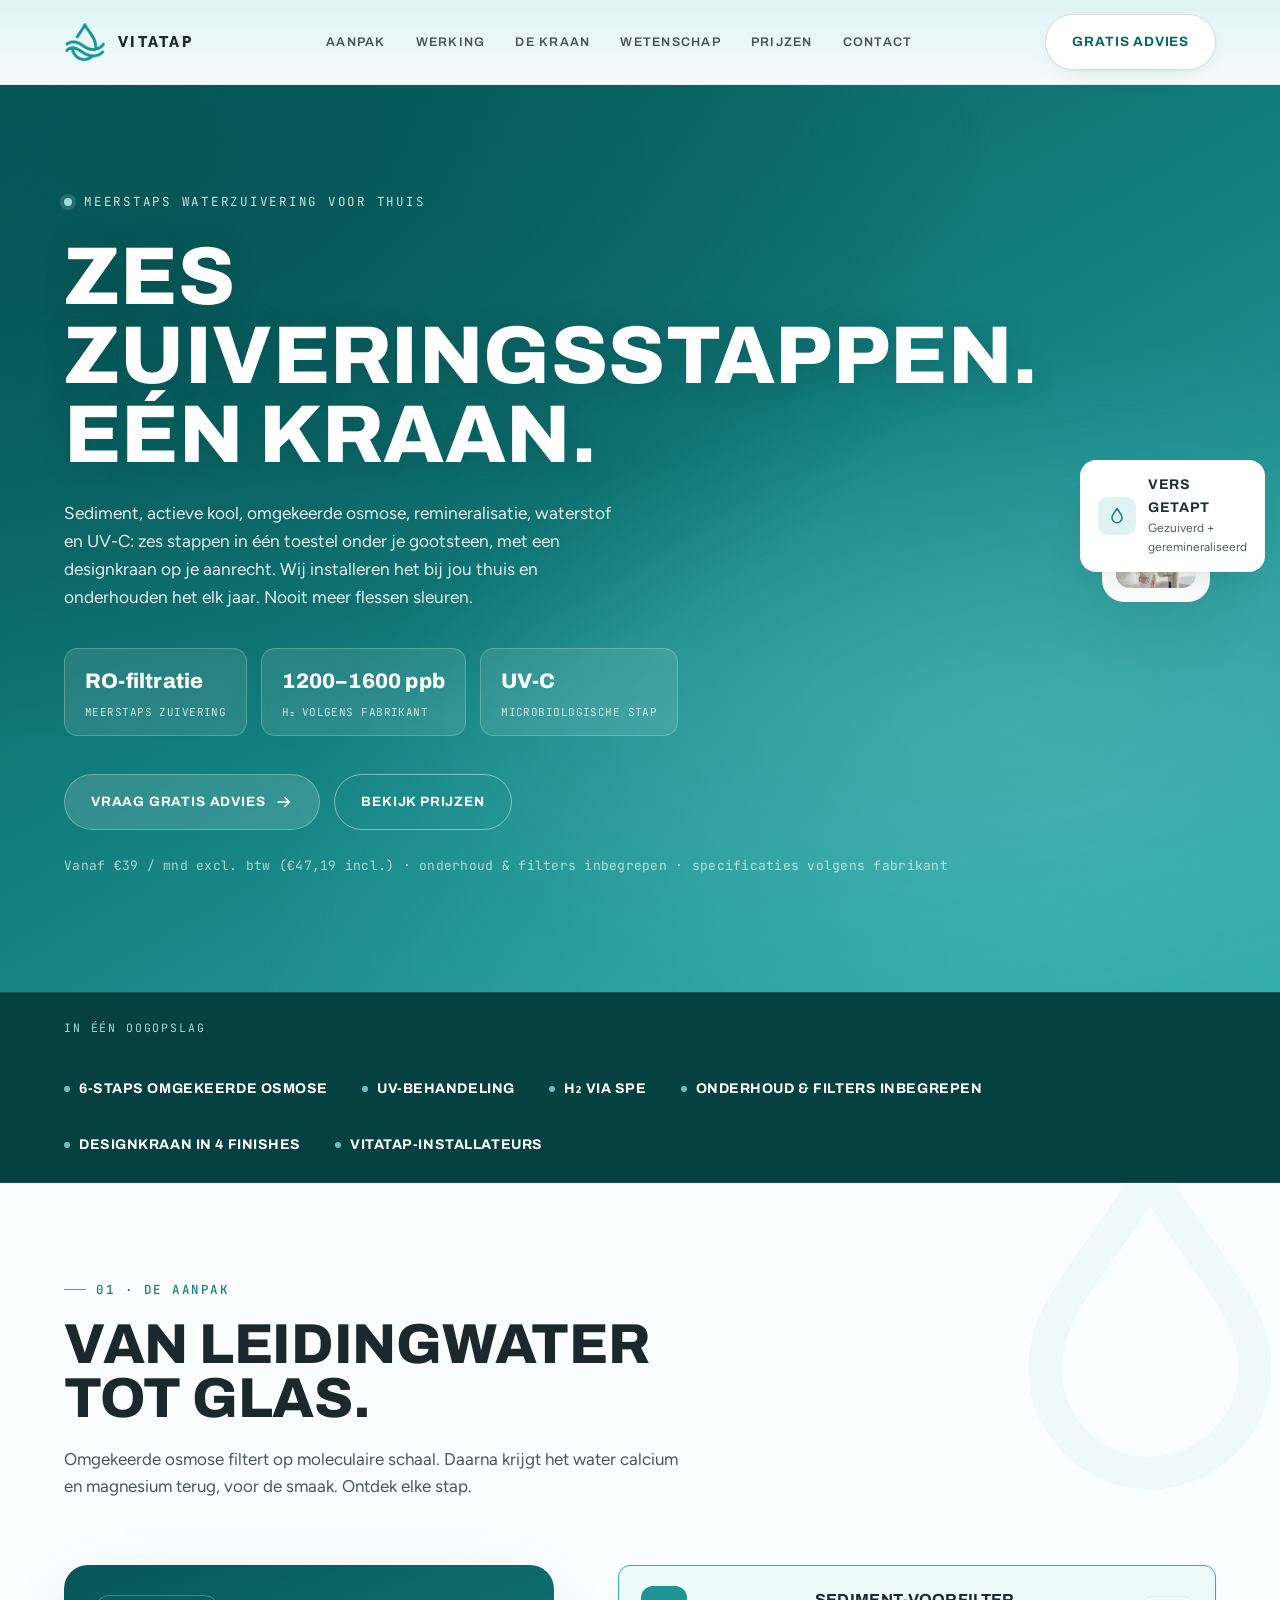
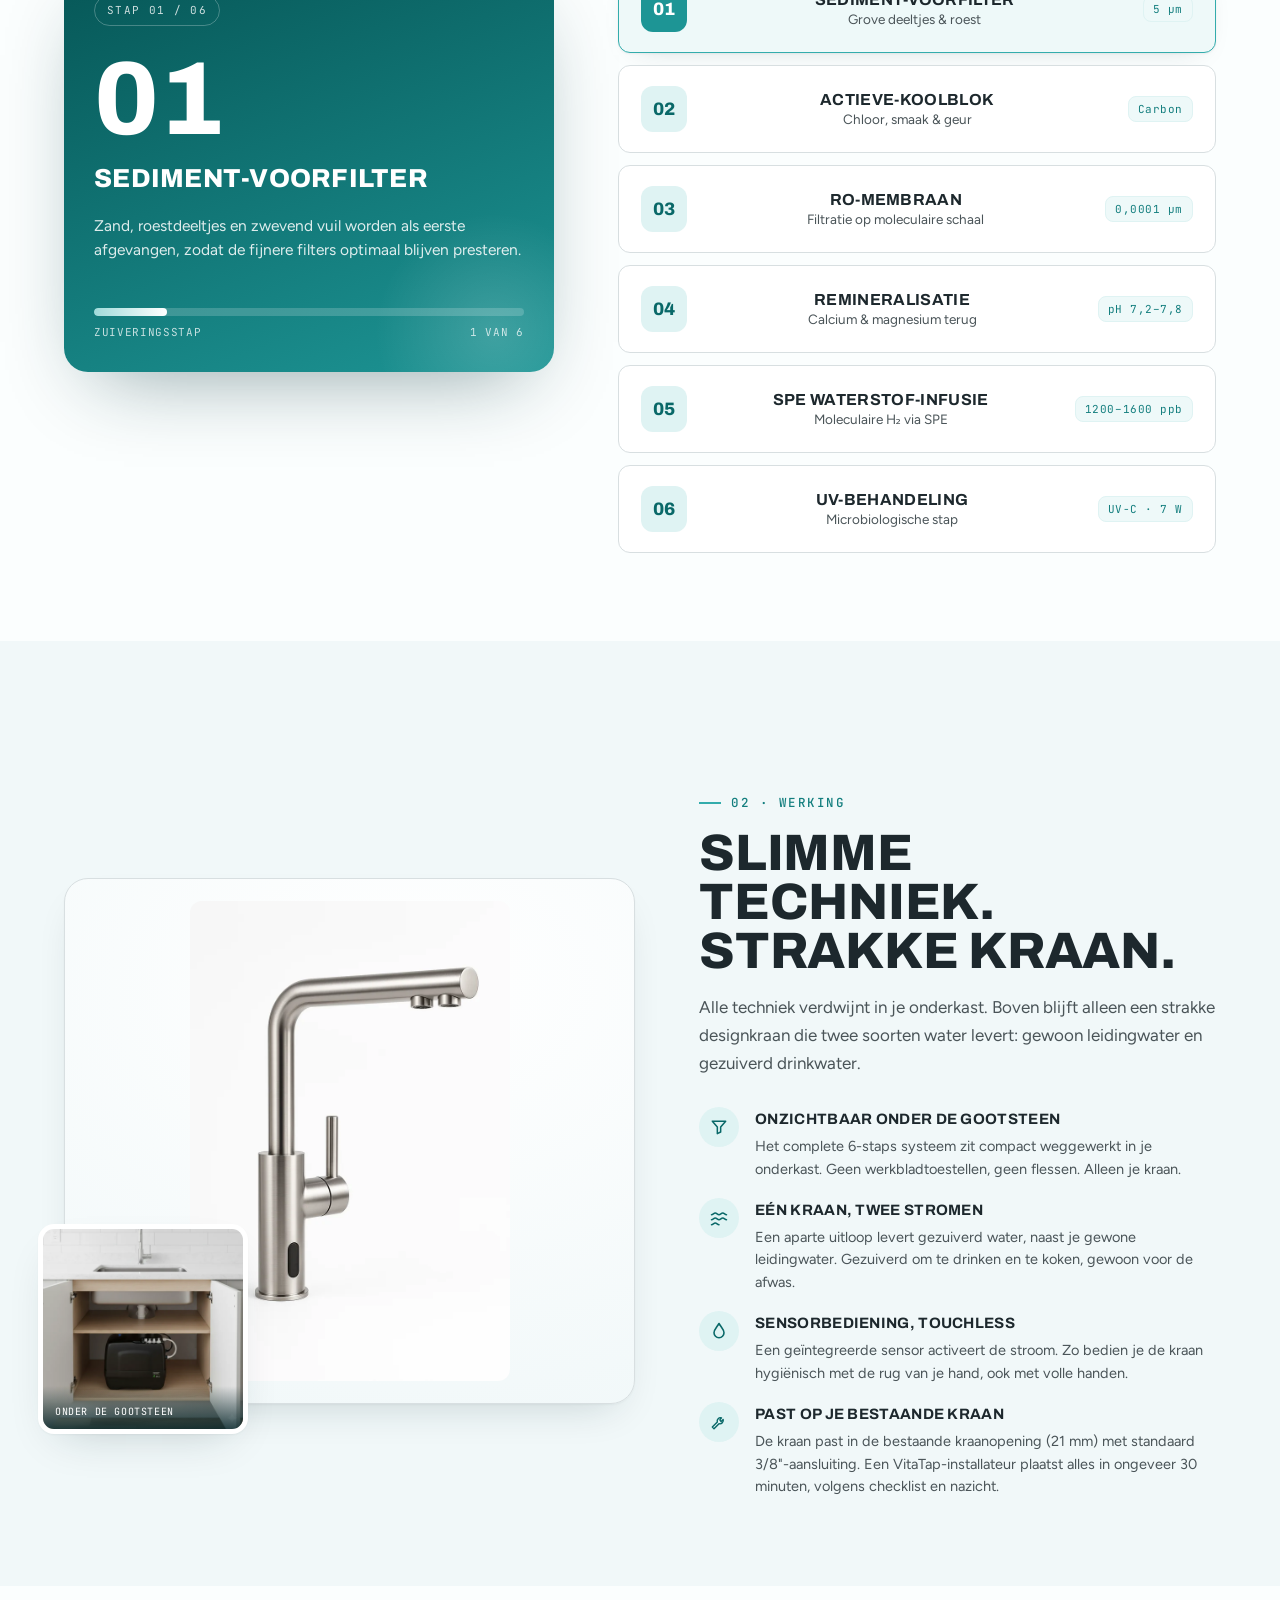
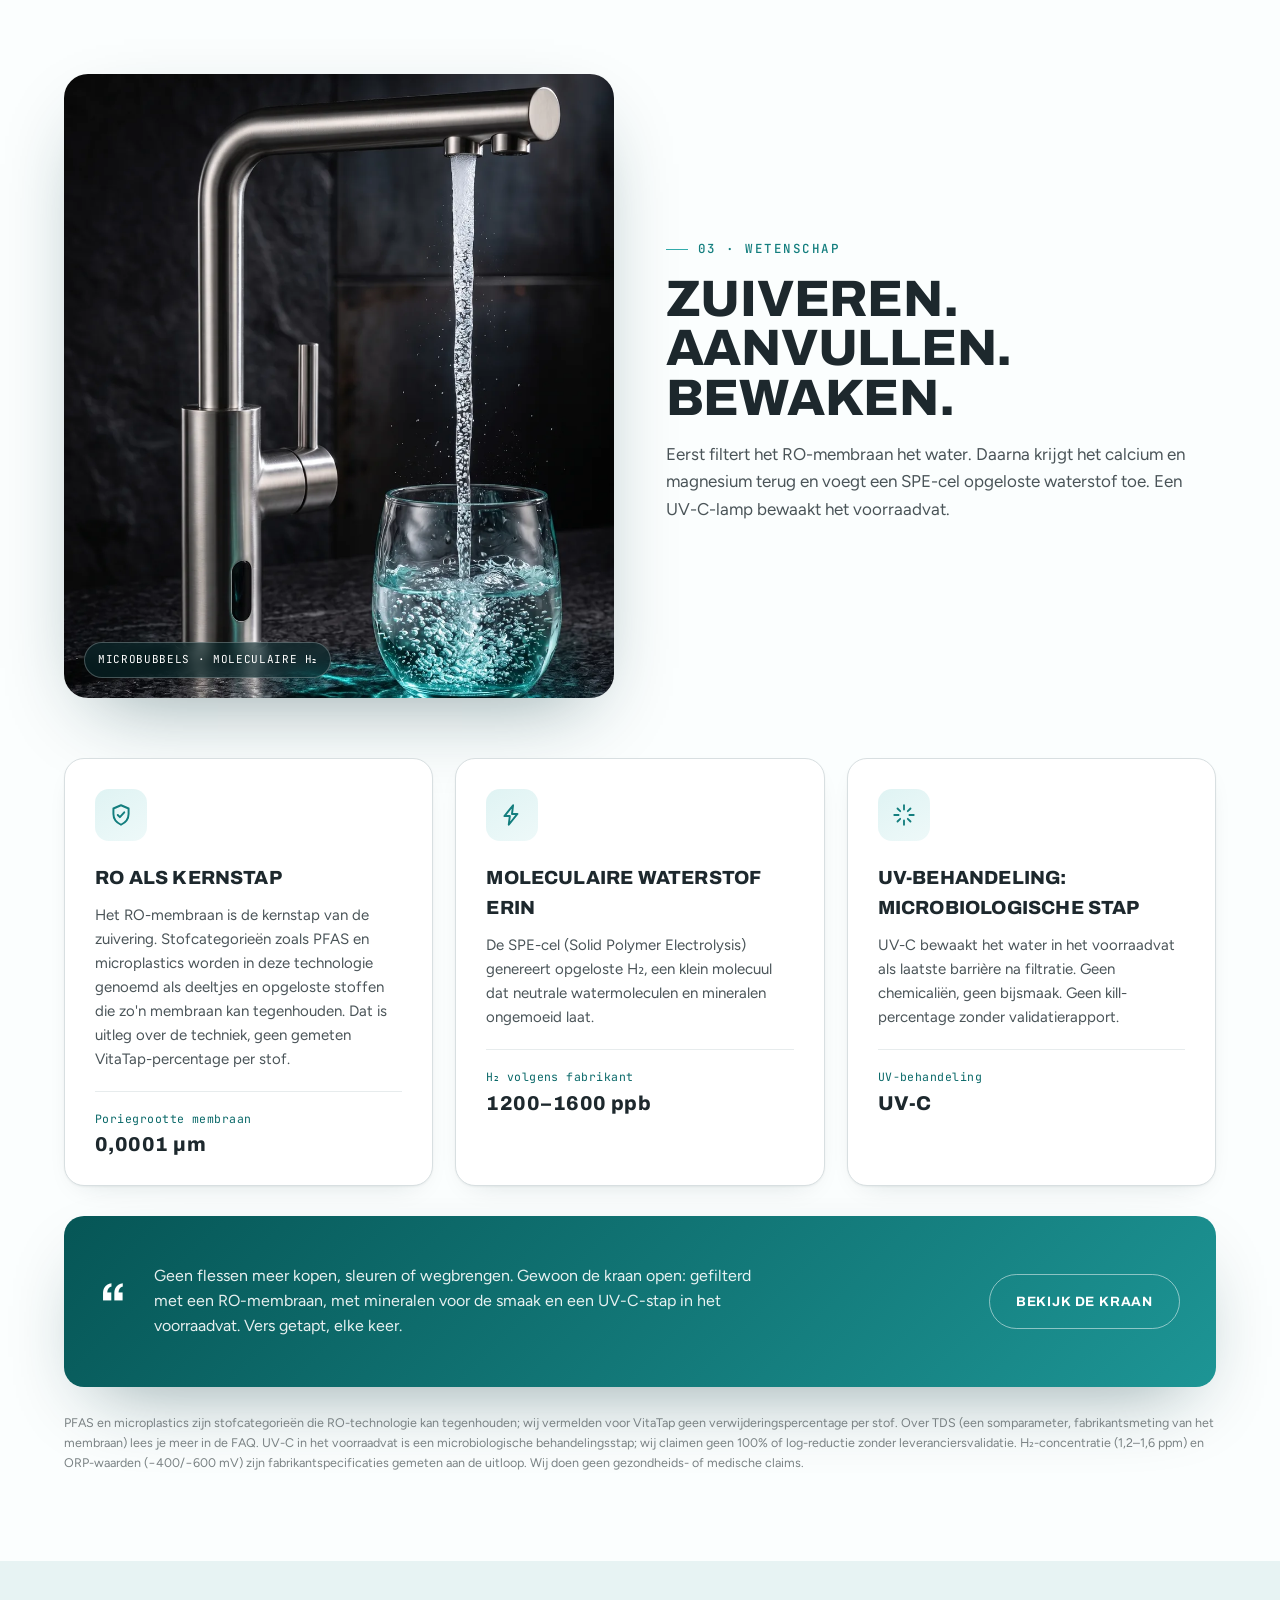
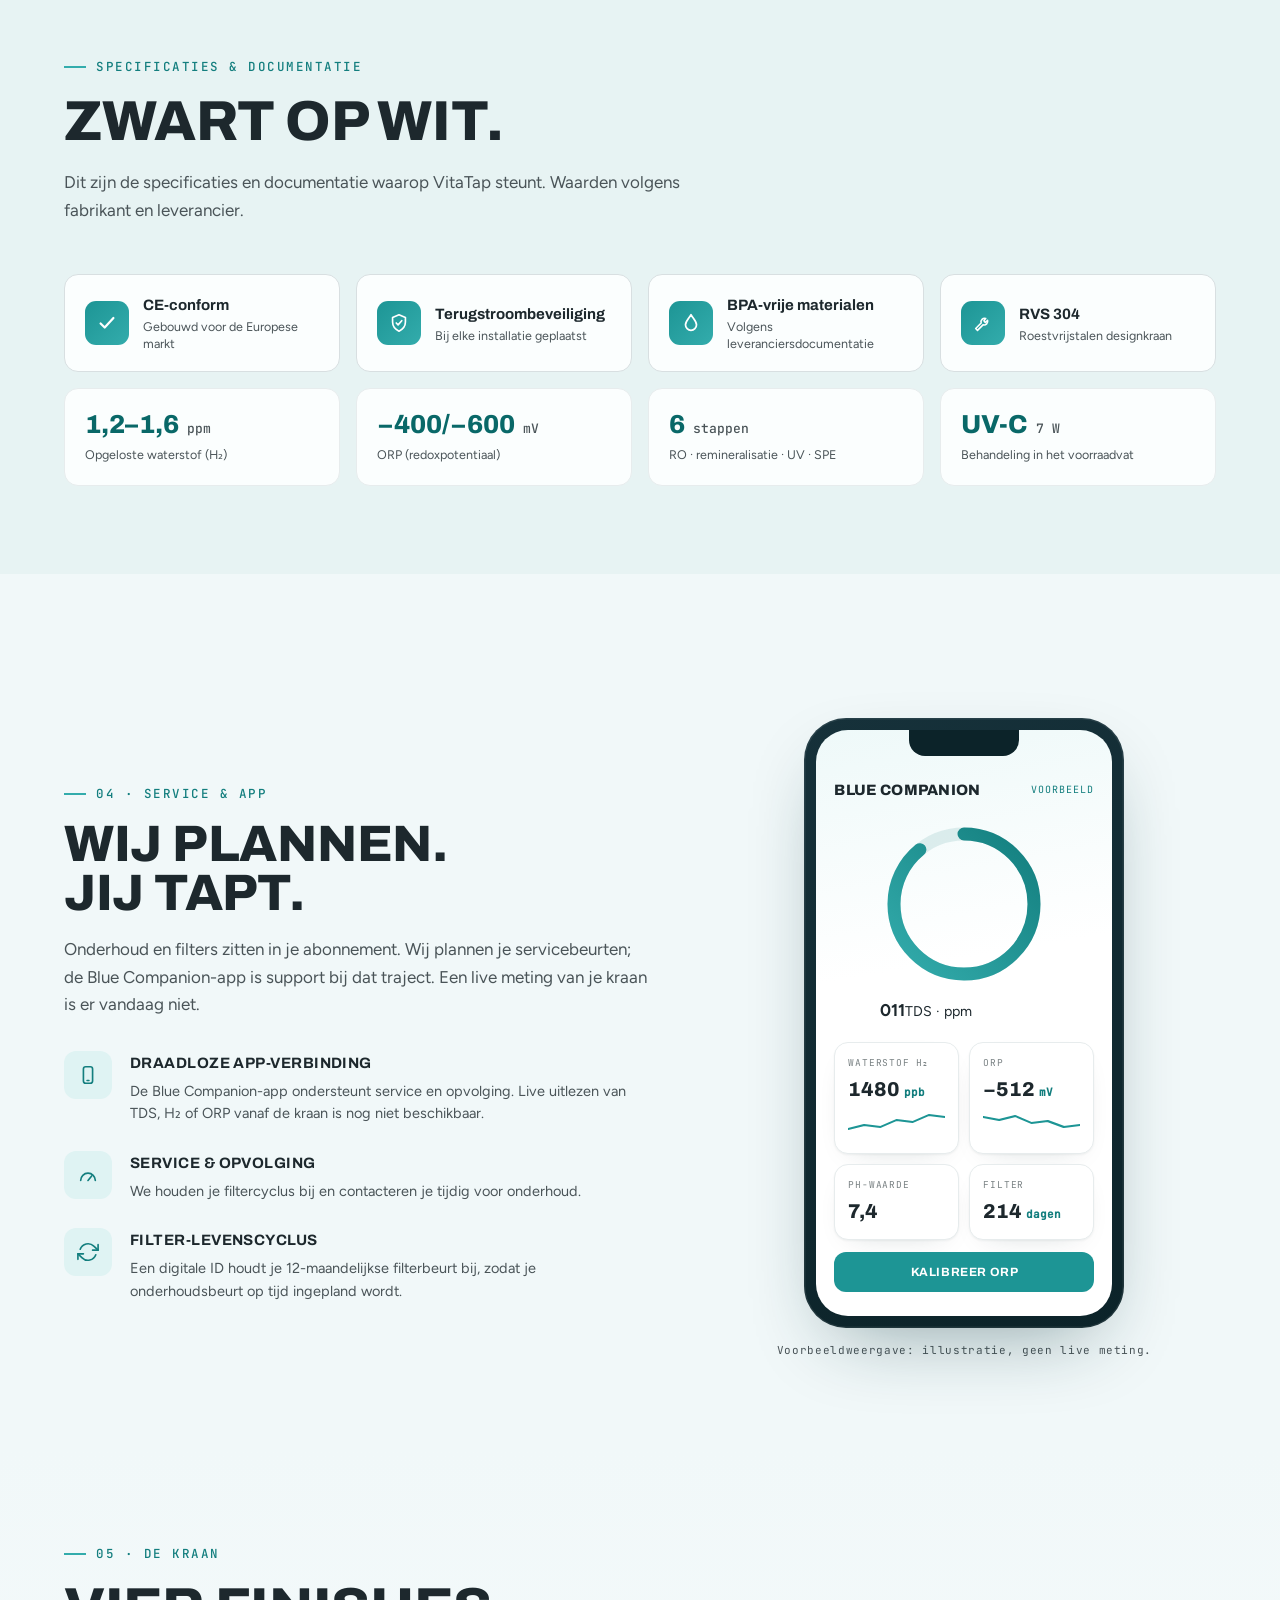
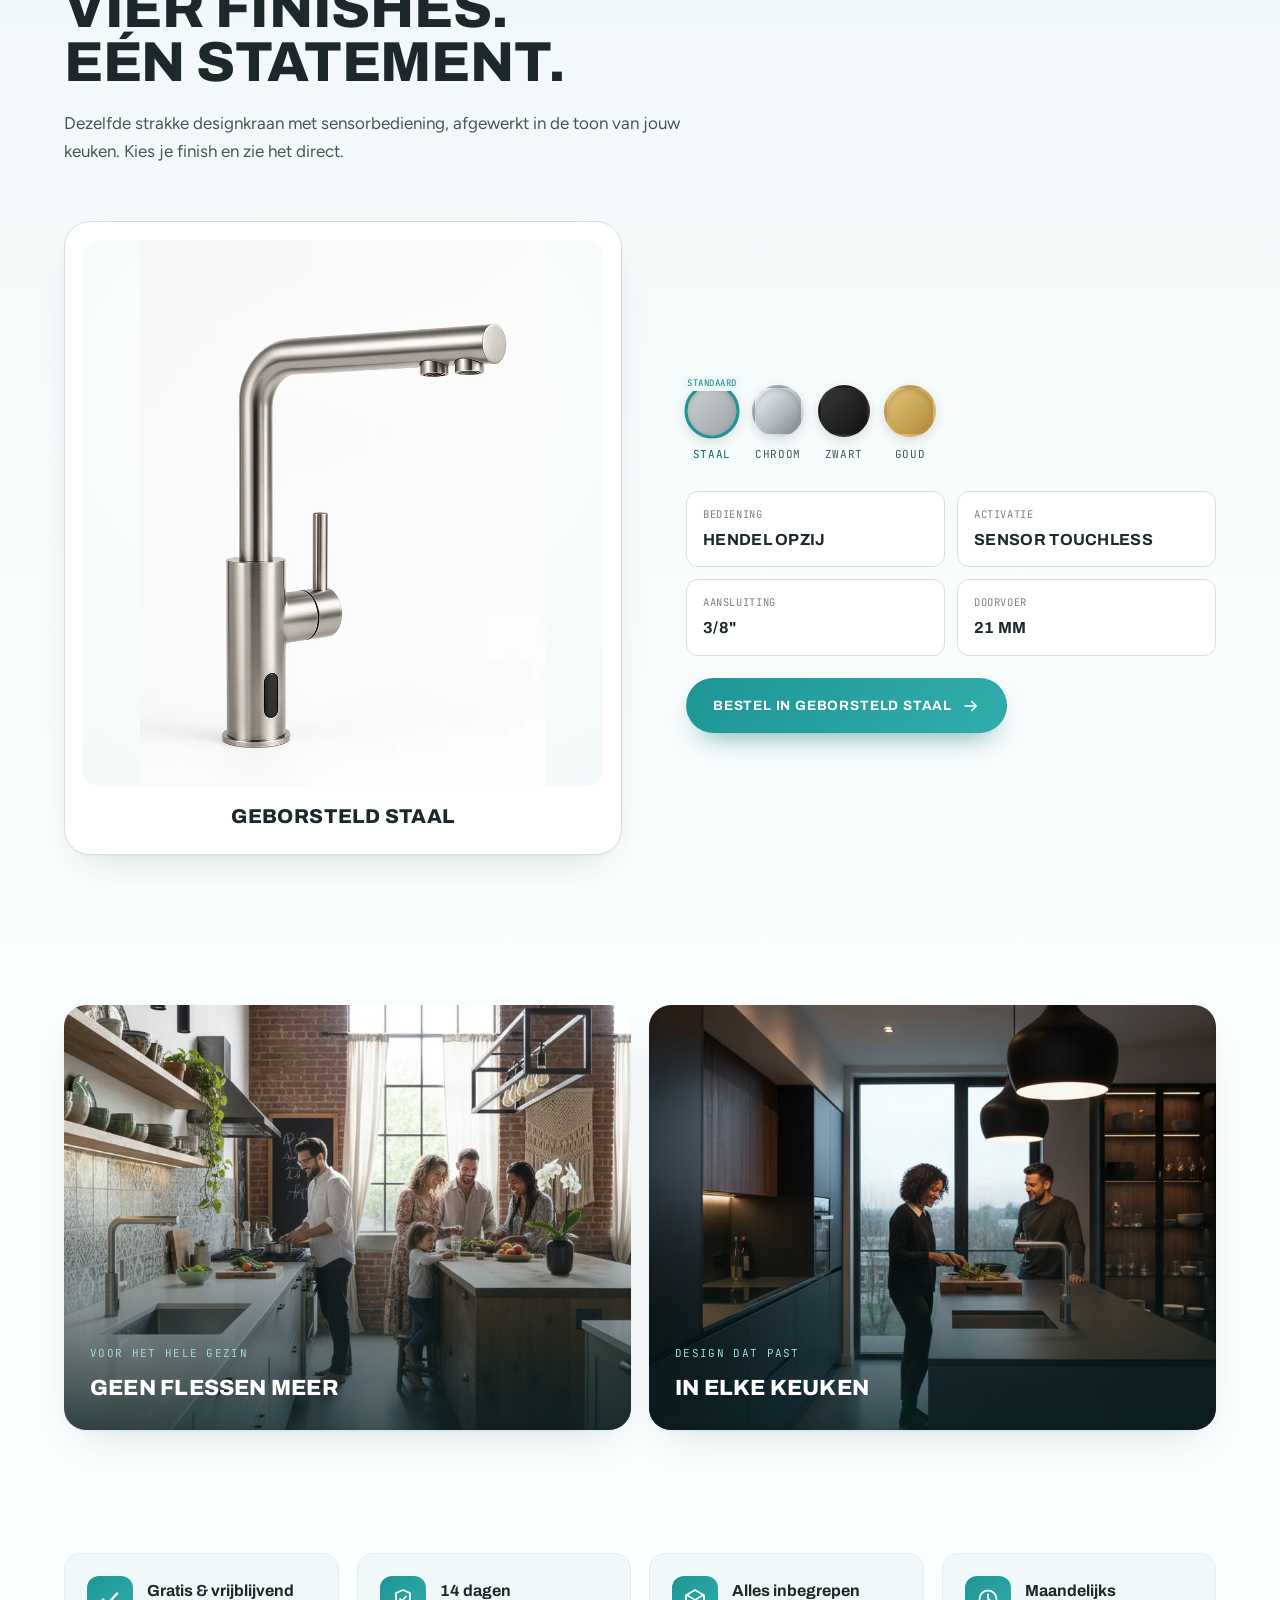
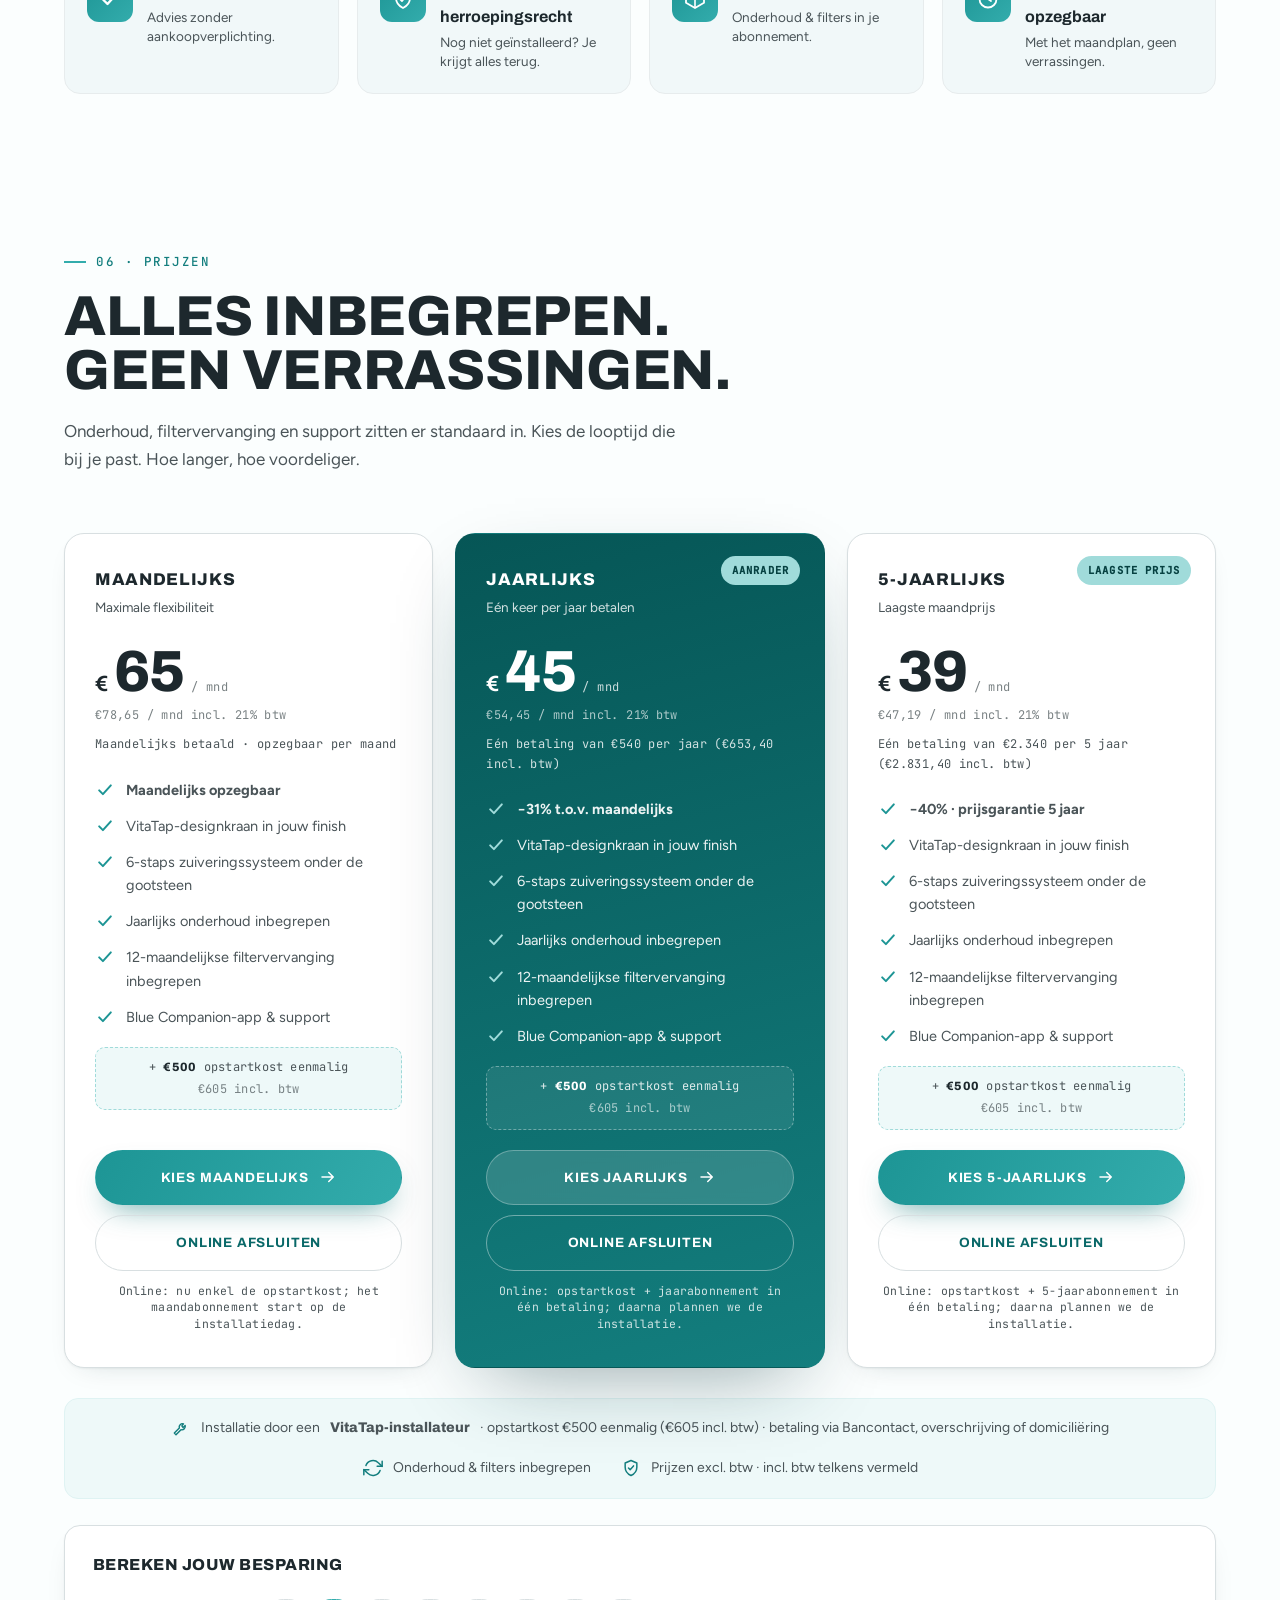
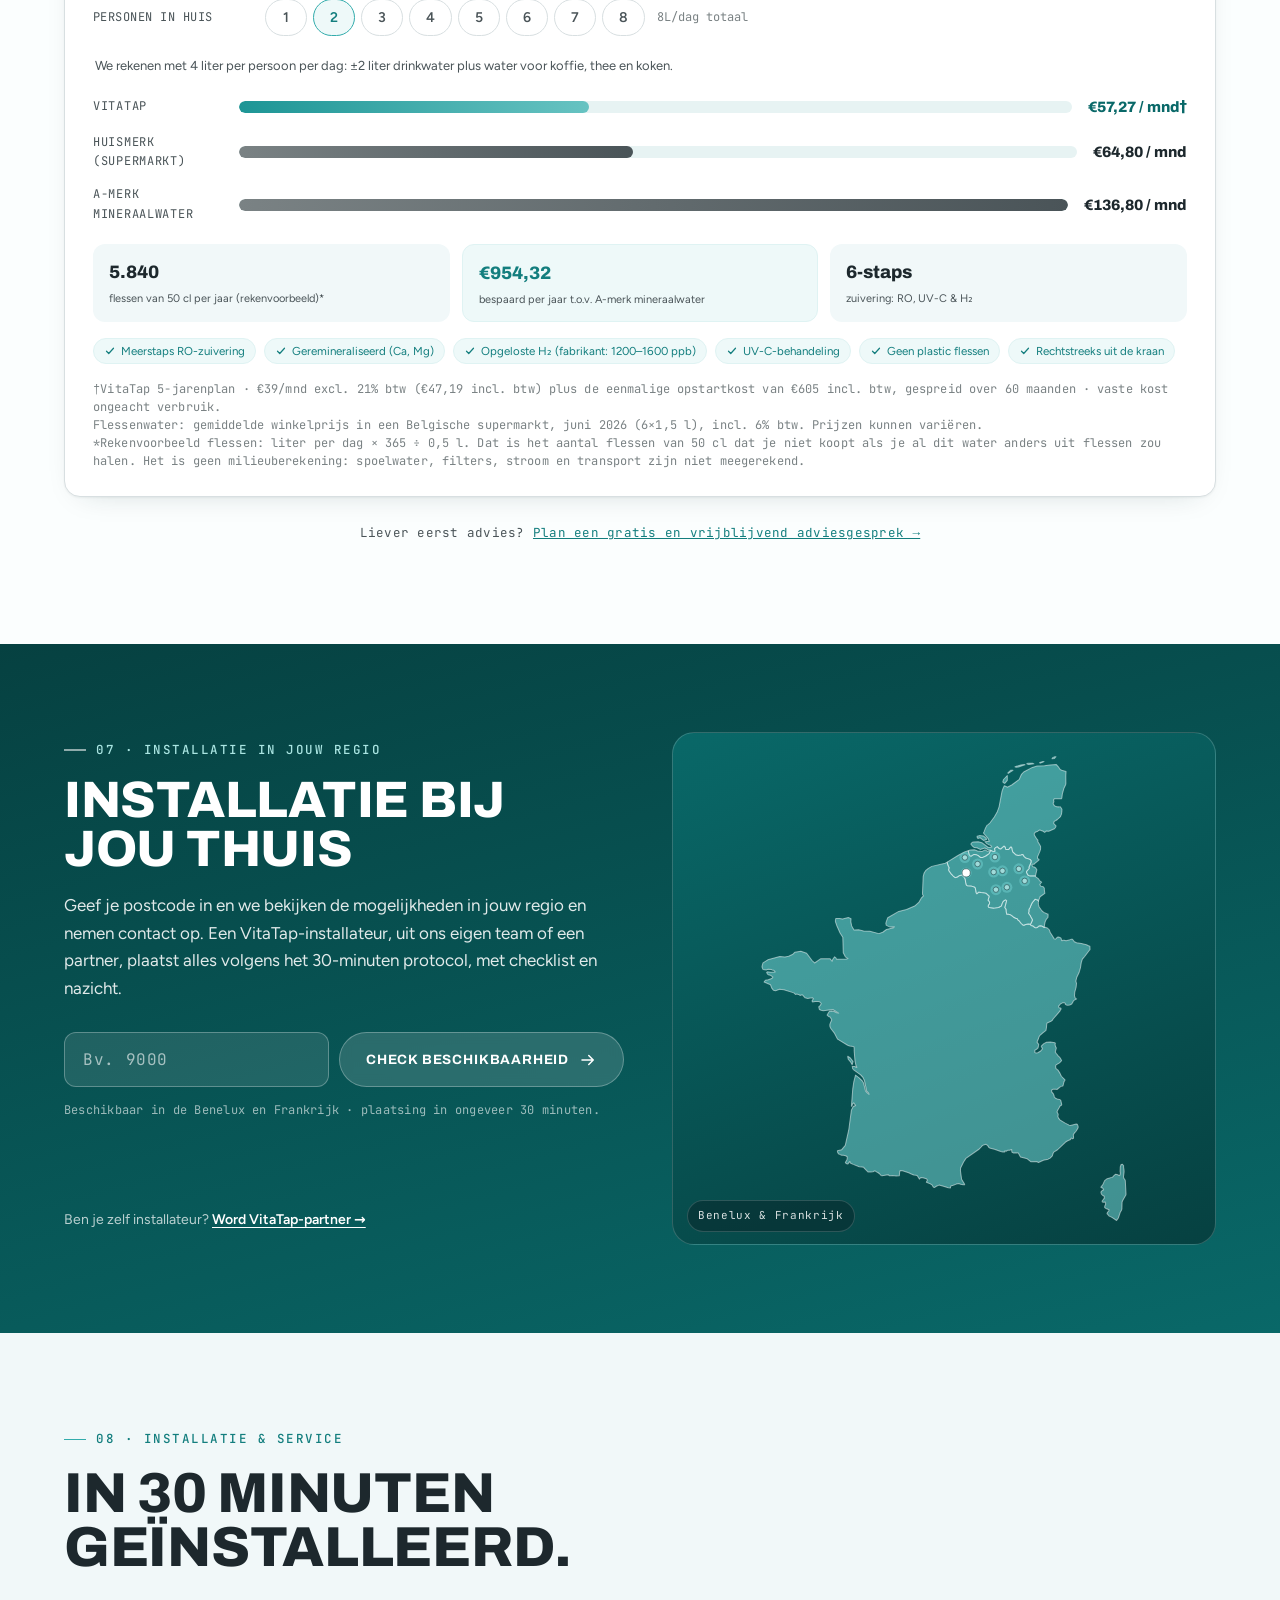
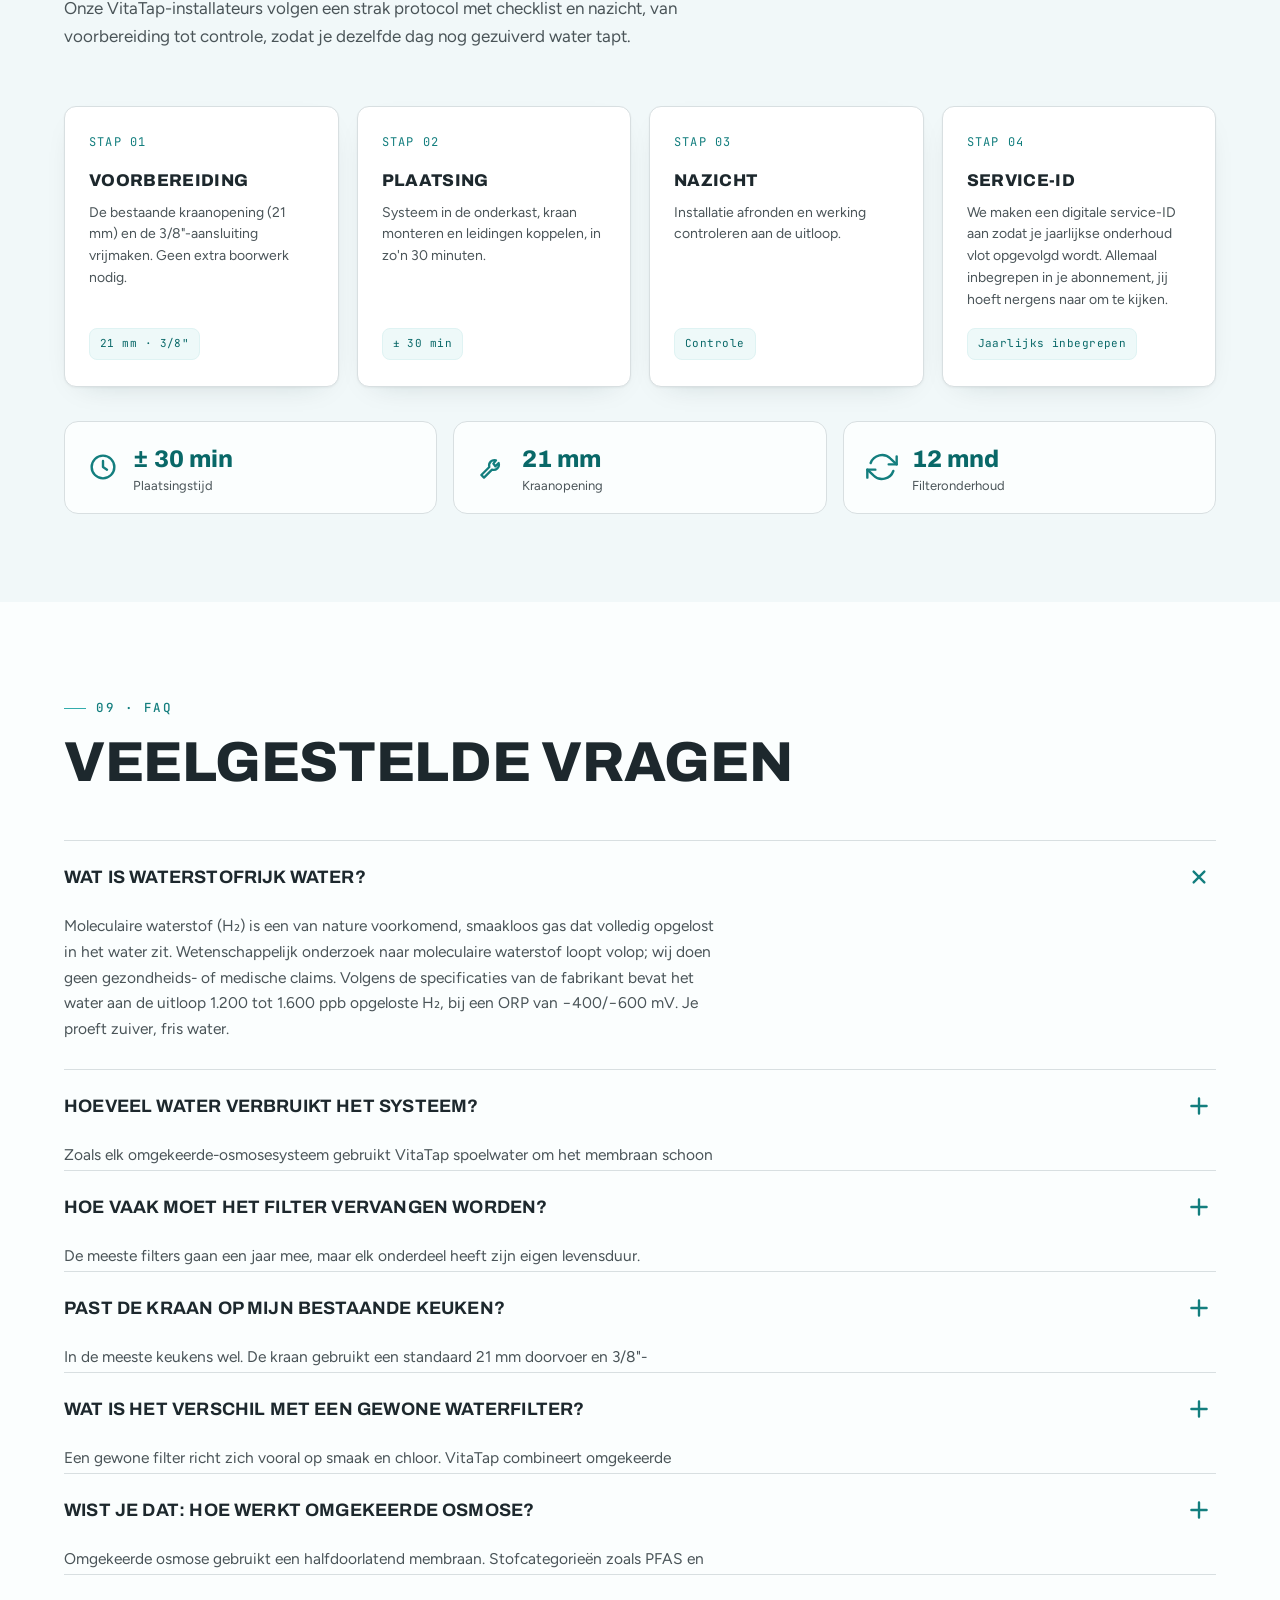
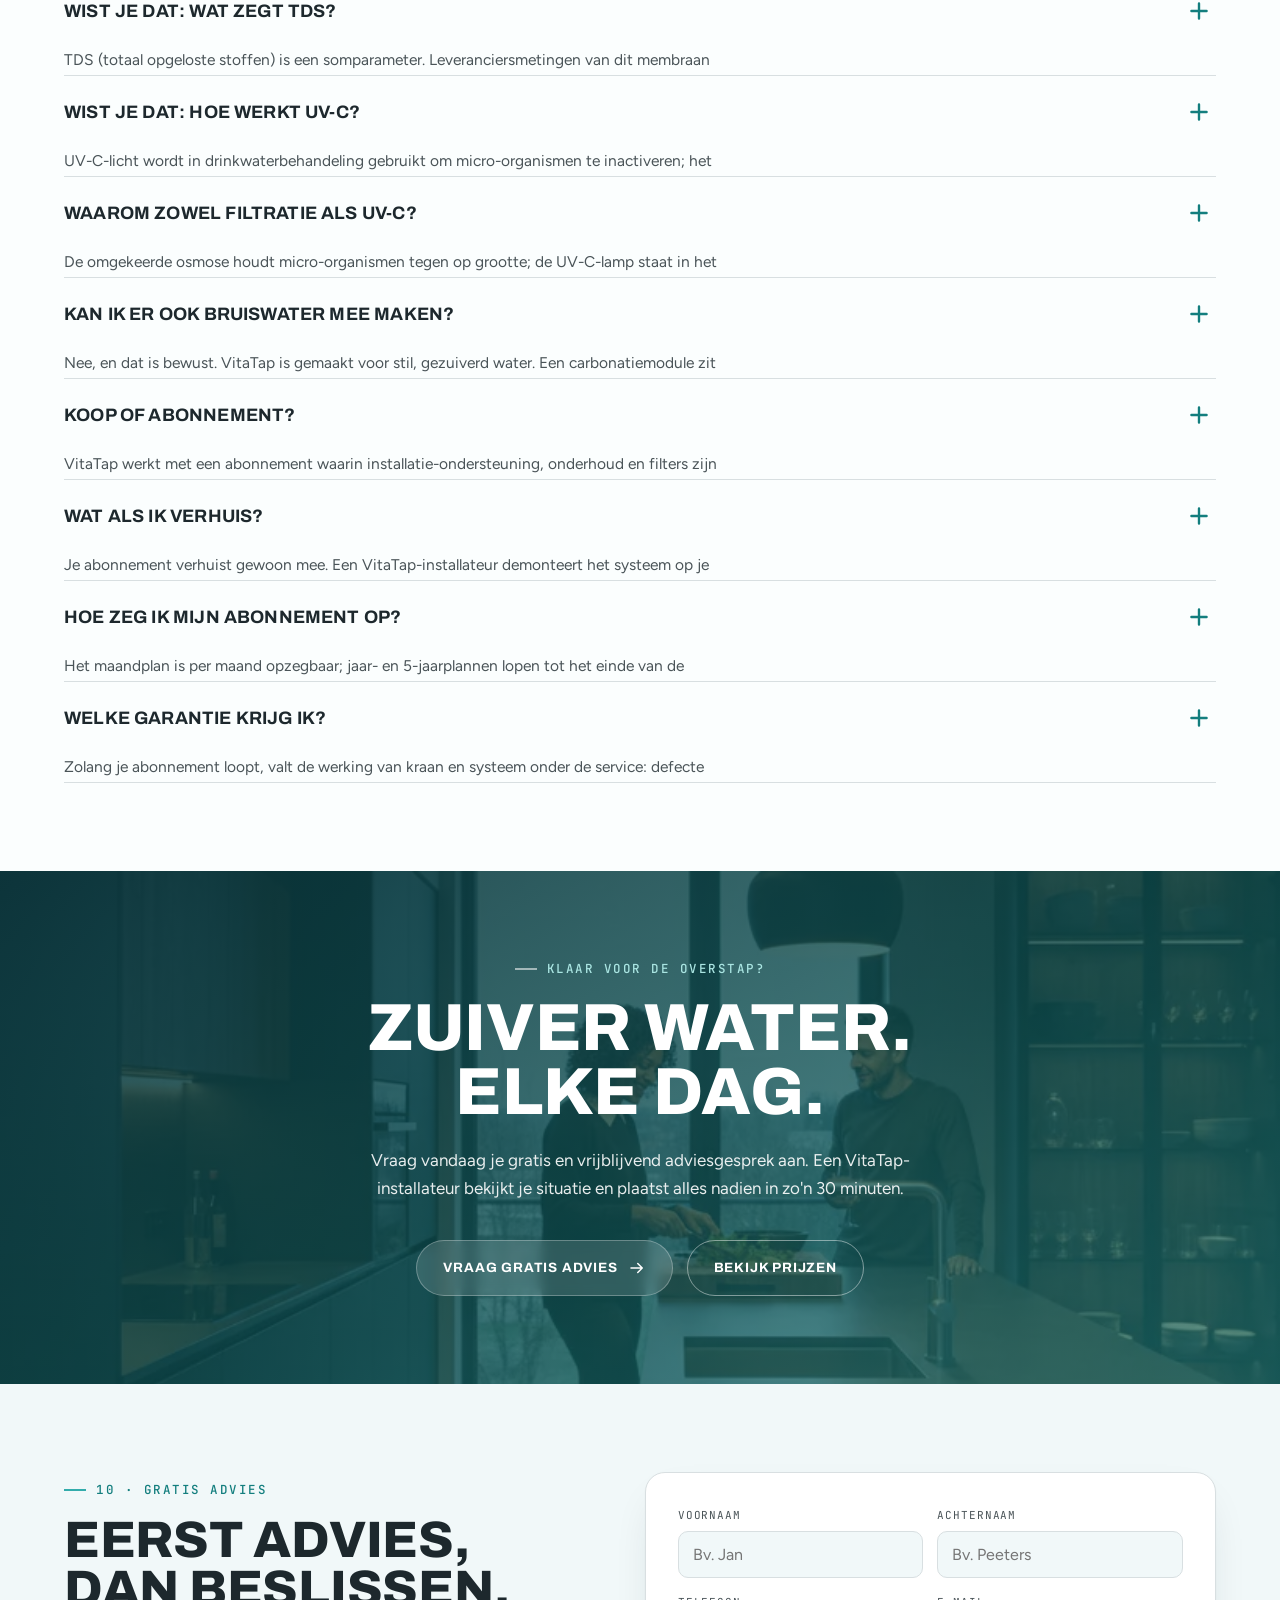
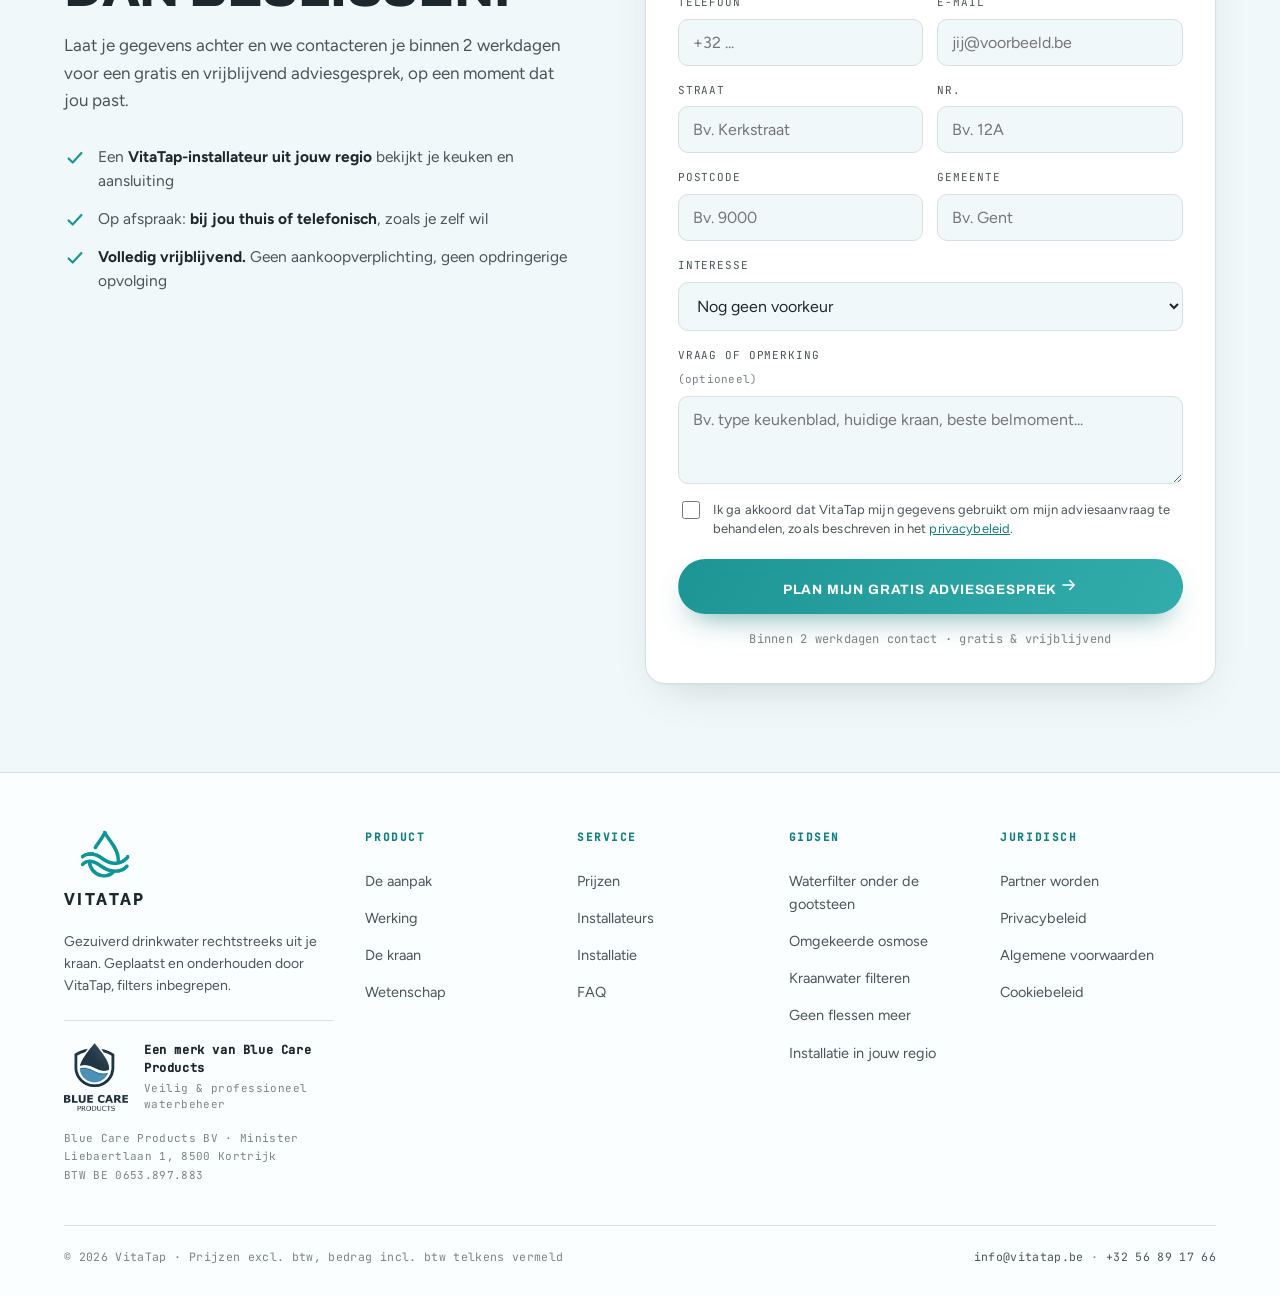
==== commit 348dc51c: "Site v2: six-stage hero, no wellness wording, incl. btw everywhere, 5 guide pages Hero leads with th" ====
--- a/index.html
+++ b/index.html
@@ -3,8 +3,8 @@
 <head>
 <meta charset="UTF-8" />
 <meta name="viewport" content="width=device-width, initial-scale=1.0" />
-<title>VitaTap · Zuiver, vitaal water. Elke dag.</title>
-<meta name="description" content="VitaTap levert gezuiverd, geremineraliseerd en waterstofrijk water rechtstreeks uit je kraan. 6-staps zuivering met omgekeerde osmose, UV-C-behandeling en moleculaire waterstof." />
+<title>VitaTap · Waterfilter onder de gootsteen, gezuiverd water uit je kraan</title>
+<meta name="description" content="Gezuiverd drinkwater uit je eigen kraan, zonder flessen. Omgekeerde osmose onder de gootsteen, bij jou thuis geïnstalleerd en elk jaar onderhouden. Vanaf €39/mnd excl. btw (€47,19 incl.)." />
 <meta name="robots" content="index, follow" />
 <meta name="author" content="Blue Care Products BV" />
 <link rel="canonical" href="https://vitatap.be/" />
@@ -20,28 +20,28 @@
 <meta property="og:type" content="website" />
 <meta property="og:site_name" content="VitaTap" />
 <meta property="og:locale" content="nl_BE" />
-<meta property="og:title" content="VitaTap · Zuiver, vitaal water. Elke dag." />
-<meta property="og:description" content="Gezuiverd, geremineraliseerd en waterstofrijk water rechtstreeks uit je kraan. 6-staps omgekeerde osmose, UV-C-behandeling en moleculaire waterstof. Vanaf EUR 39/mnd, onderhoud en filters inbegrepen." />
+<meta property="og:title" content="VitaTap · Zes zuiveringsstappen. Eén kraan." />
+<meta property="og:description" content="Gezuiverd drinkwater uit je eigen kraan. Omgekeerde osmose onder de gootsteen, bij jou thuis geïnstalleerd, onderhoud en filters inbegrepen. Vanaf €39/mnd excl. btw (€47,19 incl.)." />
 <meta property="og:url" content="https://vitatap.be/" />
 <meta property="og:image" content="https://vitatap.be/assets/og-image.png" />
 <meta property="og:image:type" content="image/png" />
 <meta property="og:image:width" content="1200" />
 <meta property="og:image:height" content="630" />
-<meta property="og:image:alt" content="VitaTap · zuiver, vitaal water. Elke dag." />
+<meta property="og:image:alt" content="VitaTap · gezuiverd water uit je eigen kraan" />
 
 <!-- Twitter -->
 <meta name="twitter:card" content="summary_large_image" />
-<meta name="twitter:title" content="VitaTap · Zuiver, vitaal water. Elke dag." />
-<meta name="twitter:description" content="Gezuiverd, geremineraliseerd en waterstofrijk water rechtstreeks uit je kraan. Vanaf EUR 39/mnd, onderhoud en filters inbegrepen." />
+<meta name="twitter:title" content="VitaTap · Zes zuiveringsstappen. Eén kraan." />
+<meta name="twitter:description" content="Gezuiverd drinkwater uit je eigen kraan, bij jou thuis geïnstalleerd. Vanaf €39/mnd excl. btw (€47,19 incl.), onderhoud en filters inbegrepen." />
 <meta name="twitter:image" content="https://vitatap.be/assets/og-image.png" />
-<meta name="twitter:image:alt" content="VitaTap · zuiver, vitaal water. Elke dag." />
+<meta name="twitter:image:alt" content="VitaTap · gezuiverd water uit je eigen kraan" />
 
 <link rel="dns-prefetch" href="https://api.web3forms.com" />
 <link rel="preload" as="font" type="font/woff2" href="fonts/archivo-800.woff2" crossorigin />
 <link rel="preload" as="font" type="font/woff2" href="fonts/figtree-400.woff2" crossorigin />
 <link rel="stylesheet" href="fonts.css?v=589be052" />
 <link rel="preload" as="image" href="assets/hero-lifestyle.webp" fetchpriority="high" />
-<link rel="stylesheet" href="styles.css?v=29691217" />
+<link rel="stylesheet" href="styles.css?v=c0379d4c" />
 
 <template id="__bundler_thumbnail">
   <svg viewBox="0 0 100 100" xmlns="http://www.w3.org/2000/svg">
@@ -69,7 +69,7 @@
       "email": "info@vitatap.be",
       "telephone": "+3256891766",
       "vatID": "BE0653897883",
-      "areaServed": "BE",
+      "areaServed": ["BE", "NL", "LU", "FR"],
       "address": {
         "@type": "PostalAddress",
         "streetAddress": "Minister Liebaertlaan 1",
@@ -82,7 +82,7 @@
         "telephone": "+3256891766",
         "email": "info@vitatap.be",
         "contactType": "customer service",
-        "areaServed": "BE",
+        "areaServed": ["BE", "NL", "LU", "FR"],
         "availableLanguage": [
           "nl"
         ]
@@ -103,7 +103,7 @@
       "name": "VitaTap waterzuiveringssysteem",
       "url": "https://vitatap.be/#prijzen",
       "image": "https://vitatap.be/assets/faucet-clean.webp",
-      "description": "Gezuiverd, geremineraliseerd en waterstofrijk water rechtstreeks uit je kraan. 6-staps omgekeerde osmose met UV-C-behandeling en moleculaire waterstof, inclusief onderhoud, filters en de Blue Companion-app.",
+      "description": "Waterzuivering onder de gootsteen met een designkraan op je aanrecht: omgekeerde osmose, remineralisatie, UV-C in het voorraadvat en opgeloste waterstof. Thuis geïnstalleerd, onderhoud en filters inbegrepen.",
       "brand": {
         "@type": "Brand",
         "name": "VitaTap"
@@ -124,7 +124,7 @@
   ]
 }
 </script>
-<script type="application/ld+json" id="faq-ld">{"@context":"https://schema.org","@type":"FAQPage","mainEntity":[{"@type":"Question","name":"Wat is waterstofrijk water?","acceptedAnswer":{"@type":"Answer","text":"Moleculaire waterstof (H₂) is een van nature voorkomend, smaakloos gas dat volledig opgelost in het water zit. Wetenschappelijk onderzoek naar moleculaire waterstof loopt volop; wij doen geen gezondheids- of medische claims. Wat vaststaat, zijn de gemeten waarden aan de uitloop: 1.200–1.600 ppb opgeloste H₂ en een ORP van −400/−600 mV. Dagelijks drinken is volkomen normaal. Je proeft zuiver, fris water."}},{"@type":"Question","name":"Hoeveel water verbruikt het systeem?","acceptedAnswer":{"@type":"Answer","text":"Zoals elk omgekeerde-osmosesysteem gebruikt VitaTap spoelwater om het membraan schoon te houden."}},{"@type":"Question","name":"Hoe vaak moet het filter vervangen worden?","acceptedAnswer":{"@type":"Answer","text":"De meeste filters gaan een jaar mee, maar elk onderdeel heeft zijn eigen levensduur. Vuistregels: sedimentfilter 3–12 maanden (afhankelijk van waterkwaliteit), koolfilter en remineralisatiefilter elk jaar, UV-lamp elk jaar, RO-membraan elke 3 jaar. Al dit onderhoud zit in het abonnement inbegrepen. Wij houden bij wanneer vervanging nodig is en contacteren je tijdig."}},{"@type":"Question","name":"Past de kraan op mijn bestaande keuken?","acceptedAnswer":{"@type":"Answer","text":"In de meeste keukens wel. De kraan gebruikt een standaard 21 mm doorvoer en 3/8\"-aansluiting, en het systeem verdwijnt compact in je onderkast. Een VitaTap-installateur controleert dit vooraf."}},{"@type":"Question","name":"Wat is het verschil met een gewone waterfilter?","acceptedAnswer":{"@type":"Answer","text":"Een gewone filter richt zich vooral op smaak en chloor. VitaTap combineert omgekeerde osmose (RO) met remineralisatie en moleculaire waterstof (H₂), met een UV-C-behandelingsstap in het voorraadvat. Zuiver én vitaal, niet zomaar gefilterd."}},{"@type":"Question","name":"Wist je dat: hoe werkt omgekeerde osmose?","acceptedAnswer":{"@type":"Answer","text":"Omgekeerde osmose gebruikt een halfdoorlatend membraan. Stofcategorieën zoals PFAS en microplastics worden in de technologie vaak genoemd als deeltjes of opgeloste stoffen die zo'n membraan kan tegenhouden. Dat is uitleg over de techniek, geen gemeten VitaTap-percentage per stof."}},{"@type":"Question","name":"Wist je dat: wat zegt TDS?","acceptedAnswer":{"@type":"Answer","text":"TDS (totaal opgeloste stoffen) is een somparameter. Leveranciersmetingen van dit membraan geven een gemiddelde TDS-reductie van ca. 95% (fabrikant). Een laag TDS-getal alleen bewijst geen specifieke stofverwijdering, zoals van PFAS."}},{"@type":"Question","name":"Wist je dat: hoe werkt UV-C?","acceptedAnswer":{"@type":"Answer","text":"UV-C-licht wordt in drinkwaterbehandeling gebruikt om micro-organismen te inactiveren; het effect hangt af van dosis (intensiteit x blootstellingstijd) en installatie. Bij VitaTap staat de UV-C-lamp in het voorraadvat als extra microbiologische behandelingsstap na RO. Wij publiceren geen kill-% zonder leveranciersvalidatie."}},{"@type":"Question","name":"Waarom zowel filtratie als UV-C?","acceptedAnswer":{"@type":"Answer","text":"De omgekeerde osmose houdt micro-organismen tegen op grootte; de UV-C-lamp staat in het voorraadvat en bewaakt water dat daar klaarstaat. Dat is een architectuurkeuze, geen prestatiepercentage."}},{"@type":"Question","name":"Kan ik er ook bruiswater mee maken?","acceptedAnswer":{"@type":"Answer","text":"Nee, en dat is bewust. VitaTap is gemaakt voor stil, zuiver en waterstofrijk water: net die zuivere smaak en de moleculaire waterstof (H₂) zijn wat je proeft en meet. Een carbonatiemodule zit dus niet in het toestel. Wil je af en toe toch bruis, dan gebruik je je gezuiverde VitaTap-water gewoon in een los bruistoestel — je vertrekt dan nog altijd van dezelfde zuivere basis."}},{"@type":"Question","name":"Koop of abonnement?","acceptedAnswer":{"@type":"Answer","text":"VitaTap werkt met een abonnement waarin installatie-ondersteuning, onderhoud en filters zijn inbegrepen. Zo blijft je water altijd op niveau zonder verrassingen. Een eenmalige opstartkost van €500 dekt de installatie."}},{"@type":"Question","name":"Wat als ik verhuis?","acceptedAnswer":{"@type":"Answer","text":"Je abonnement verhuist gewoon mee. Een VitaTap-installateur demonteert het systeem op je oude adres en plaatst het opnieuw op je nieuwe adres. Je betaalt enkel de verplaatsing, geen nieuwe opstartkost. Eén telefoontje volstaat om dit in te plannen."}},{"@type":"Question","name":"Hoe zeg ik mijn abonnement op?","acceptedAnswer":{"@type":"Answer","text":"Het maandplan is per maand opzegbaar; jaar- en 5-jaarplannen lopen tot het einde van de gekozen periode en worden nooit stilzwijgend voor een nieuwe volledige termijn verlengd. Bij stopzetting komt een VitaTap-installateur het systeem netjes demonteren."}},{"@type":"Question","name":"Welke garantie krijg ik?","acceptedAnswer":{"@type":"Answer","text":"Zolang je abonnement loopt, valt de werking van kraan en systeem onder de service: defecte onderdelen worden hersteld of vervangen zonder extra kosten, en het jaarlijkse onderhoud met filtervervanging zit standaard inbegrepen."}}]}</script>
+<script type="application/ld+json" id="faq-ld">{"@context":"https://schema.org","@type":"FAQPage","mainEntity":[{"@type":"Question","name":"Wat is waterstofrijk water?","acceptedAnswer":{"@type":"Answer","text":"Moleculaire waterstof (H₂) is een van nature voorkomend, smaakloos gas dat volledig opgelost in het water zit. Wetenschappelijk onderzoek naar moleculaire waterstof loopt volop; wij doen geen gezondheids- of medische claims. Volgens de specificaties van de fabrikant bevat het water aan de uitloop 1.200 tot 1.600 ppb opgeloste H₂, bij een ORP van −400/−600 mV. Je proeft zuiver, fris water."}},{"@type":"Question","name":"Hoeveel water verbruikt het systeem?","acceptedAnswer":{"@type":"Answer","text":"Zoals elk omgekeerde-osmosesysteem gebruikt VitaTap spoelwater om het membraan schoon te houden."}},{"@type":"Question","name":"Hoe vaak moet het filter vervangen worden?","acceptedAnswer":{"@type":"Answer","text":"De meeste filters gaan een jaar mee, maar elk onderdeel heeft zijn eigen levensduur. Vuistregels: sedimentfilter 3–12 maanden (afhankelijk van waterkwaliteit), koolfilter en remineralisatiefilter elk jaar, UV-lamp elk jaar, RO-membraan elke 3 jaar. Al dit onderhoud zit in het abonnement inbegrepen. Wij houden bij wanneer vervanging nodig is en contacteren je tijdig."}},{"@type":"Question","name":"Past de kraan op mijn bestaande keuken?","acceptedAnswer":{"@type":"Answer","text":"In de meeste keukens wel. De kraan gebruikt een standaard 21 mm doorvoer en 3/8\"-aansluiting, en het systeem verdwijnt compact in je onderkast. Een VitaTap-installateur controleert dit vooraf."}},{"@type":"Question","name":"Wat is het verschil met een gewone waterfilter?","acceptedAnswer":{"@type":"Answer","text":"Een gewone filter richt zich vooral op smaak en chloor. VitaTap combineert omgekeerde osmose (RO) met remineralisatie en moleculaire waterstof (H₂), met een UV-C-behandelingsstap in het voorraadvat. En wij plaatsen en onderhouden het voor je: geen filter om zelf aan te denken."}},{"@type":"Question","name":"Wist je dat: hoe werkt omgekeerde osmose?","acceptedAnswer":{"@type":"Answer","text":"Omgekeerde osmose gebruikt een halfdoorlatend membraan. Stofcategorieën zoals PFAS en microplastics worden in de technologie vaak genoemd als deeltjes of opgeloste stoffen die zo'n membraan kan tegenhouden. Dat is uitleg over de techniek, geen gemeten VitaTap-percentage per stof."}},{"@type":"Question","name":"Wist je dat: wat zegt TDS?","acceptedAnswer":{"@type":"Answer","text":"TDS (totaal opgeloste stoffen) is een somparameter. Leveranciersmetingen van dit membraan geven een gemiddelde TDS-reductie van ca. 95% (fabrikant). Een laag TDS-getal alleen bewijst geen specifieke stofverwijdering, zoals van PFAS."}},{"@type":"Question","name":"Wist je dat: hoe werkt UV-C?","acceptedAnswer":{"@type":"Answer","text":"UV-C-licht wordt in drinkwaterbehandeling gebruikt om micro-organismen te inactiveren; het effect hangt af van dosis (intensiteit x blootstellingstijd) en installatie. Bij VitaTap staat de UV-C-lamp in het voorraadvat als extra microbiologische behandelingsstap na RO. Wij publiceren geen kill-% zonder leveranciersvalidatie."}},{"@type":"Question","name":"Waarom zowel filtratie als UV-C?","acceptedAnswer":{"@type":"Answer","text":"De omgekeerde osmose houdt micro-organismen tegen op grootte; de UV-C-lamp staat in het voorraadvat en bewaakt water dat daar klaarstaat. Dat is een architectuurkeuze, geen prestatiepercentage."}},{"@type":"Question","name":"Kan ik er ook bruiswater mee maken?","acceptedAnswer":{"@type":"Answer","text":"Nee, en dat is bewust. VitaTap is gemaakt voor stil, gezuiverd water. Een carbonatiemodule zit dus niet in het toestel. Wil je af en toe toch bruis, dan gebruik je je VitaTap-water gewoon in een los bruistoestel. Je vertrekt dan nog altijd van dezelfde gezuiverde basis."}},{"@type":"Question","name":"Koop of abonnement?","acceptedAnswer":{"@type":"Answer","text":"VitaTap werkt met een abonnement waarin installatie-ondersteuning, onderhoud en filters zijn inbegrepen. Zo blijft je water altijd op niveau zonder verrassingen. Een eenmalige opstartkost van €500 excl. btw (€605 incl. btw) dekt de installatie."}},{"@type":"Question","name":"Wat als ik verhuis?","acceptedAnswer":{"@type":"Answer","text":"Je abonnement verhuist gewoon mee. Een VitaTap-installateur demonteert het systeem op je oude adres en plaatst het opnieuw op je nieuwe adres. Je betaalt enkel de verplaatsing, geen nieuwe opstartkost. Eén telefoontje volstaat om dit in te plannen."}},{"@type":"Question","name":"Hoe zeg ik mijn abonnement op?","acceptedAnswer":{"@type":"Answer","text":"Het maandplan is per maand opzegbaar; jaar- en 5-jaarplannen lopen tot het einde van de gekozen periode en worden nooit stilzwijgend voor een nieuwe volledige termijn verlengd. Bij stopzetting komt een VitaTap-installateur het systeem netjes demonteren."}},{"@type":"Question","name":"Welke garantie krijg ik?","acceptedAnswer":{"@type":"Answer","text":"Zolang je abonnement loopt, valt de werking van kraan en systeem onder de service: defecte onderdelen worden hersteld of vervangen zonder extra kosten, en het jaarlijkse onderhoud met filtervervanging zit standaard inbegrepen."}}]}</script>
   <!-- Analytics (privacy-first, geen cookies, geen banner nodig).
        Activeren: 1) account op plausible.io voor domein vitatap.be
                   2) onderstaande regel uncommenten en herbouwen (node build.js)
@@ -132,11 +132,11 @@
   -->
 </head>
 <body>
-<div id="root"><!--PRERENDER_START--><a class="skip-link" href="#main">Naar inhoud</a><header class="site-header"><div class="wrap header-inner"><a class="brand" href="#top" aria-label="VitaTap home"><img class="logo" src="assets/vitatap-mark.png" alt="VitaTap" width="180" height="171" decoding="async"><span class="wordmark">VitaTap</span></a><nav class="nav"><a href="#aanpak">Aanpak</a><a href="#werking">Werking</a><a href="#kraan">De Kraan</a><a href="#wetenschap">Wetenschap</a><a href="#prijzen">Prijzen</a><a href="#contact">Contact</a></nav><a class="btn header-cta" href="#contact">Gratis advies</a><button class="menu-btn" aria-label="Open menu" aria-expanded="false"><svg width="26" height="26" viewBox="0 0 24 24" fill="none"><path d="M4 7h16M4 12h16M4 17h16" stroke="currentColor" stroke-width="2" stroke-linecap="round"></path></svg></button></div><div class="mobile-menu" style="opacity: 0; visibility: hidden; transform: translateY(-10px); pointer-events: none;"><nav><a href="#aanpak">Aanpak</a><a href="#werking">Werking</a><a href="#kraan">De Kraan</a><a href="#wetenschap">Wetenschap</a><a href="#prijzen">Prijzen</a><a href="#contact">Contact</a></nav><a class="btn btn-primary" href="#contact">Vraag gratis advies <svg viewBox="0 0 24 24" fill="none" class="arr" width="18" height="18"><path d="M4 12h15m0 0-6-6m6 6-6 6" stroke="currentColor" stroke-width="2" stroke-linecap="round" stroke-linejoin="round"></path></svg></a><div class="mobile-contact"><a href="tel:+3256891766">Bel +32 56 89 17 66</a></div></div></header><main id="main"><section class="hero" id="top"><div class="wrap hero-grid"><div class="hero-copy"><p class="hero-eyebrow"><span class="dot"></span> De wellness-utility voor thuis</p><h1 class="display">Zuiver. Vitaal. Onbeperkt.</h1><p class="hero-sub">6-staps omgekeerde osmose met UV-behandeling en moleculaire H₂. Het RO-membraan filtert op moleculaire schaal; daarna wordt het water geremineraliseerd en verrijkt met waterstof. Vanaf €39 per maand, onderhoud en filters inbegrepen.</p><div class="hero-stats"><div class="stat-chip reveal" style="transition-delay: 0s;"><div class="val">RO-filtratie</div><div class="cap">Meerstaps zuivering</div></div><div class="stat-chip reveal" style="transition-delay: 0.05s;"><div class="val">1200–1600 ppb</div><div class="cap">Moleculaire H₂</div></div><div class="stat-chip reveal" style="transition-delay: 0.1s;"><div class="val">UV-C</div><div class="cap">Microbiologische stap</div></div></div><div class="hero-actions"><a class="btn btn-primary solid-white" href="#contact">Vraag gratis advies <svg viewBox="0 0 24 24" fill="none" class="arr" width="18" height="18"><path d="M4 12h15m0 0-6-6m6 6-6 6" stroke="currentColor" stroke-width="2" stroke-linecap="round" stroke-linejoin="round"></path></svg></a><a class="btn btn-ghost" href="#prijzen">Bekijk prijzen</a></div><p class="hero-fine">Vanaf €39 / mnd excl. btw · onderhoud &amp; filters inbegrepen · specificaties volgens fabrikant</p></div><div class="hero-media"><div class="hero-card"><span class="hero-finish-tag">Geborsteld staal</span><div class="frame"><img src="assets/hero-lifestyle.webp" alt="Vrouw vult een glas met gezuiverd water aan de VitaTap-kraan" width="760" height="1351" loading="eager" fetchpriority="high" decoding="async"></div><div class="hero-badge"><span class="ico"><svg viewBox="0 0 24 24" fill="none" width="20" height="20"><path d="M12 3c3 5 6 7.5 6 11a6 6 0 1 1-12 0c0-3.5 3-6 6-11Z" stroke="currentColor" stroke-width="1.9" stroke-linejoin="round"></path></svg></span><div><div class="t">Vers getapt</div><div class="s">Gezuiverd + waterstofrijk</div></div></div></div></div></div></section><div class="trust"><div class="wrap" data-comment-anchor="d1878b9bf1-div-122-7"><span class="label">In één oogopslag</span><div class="items"><span><span class="d"></span><b>PFAS &amp; microplastics</b></span><span><span class="d"></span><b>6-staps omgekeerde osmose</b></span><span><span class="d"></span><b>UV-behandeling</b></span><span><span class="d"></span><b>H₂ via SPE</b></span><span><span class="d"></span><b>Lekbeveiliging</b></span><span><span class="d"></span><b>VitaTap-installateurs</b></span></div></div></div><section class="section bg-paper" id="aanpak"><svg viewBox="0 0 24 24" fill="none" class="watermark" style="width: 420px; height: 420px; top: -60px; right: -80px;"><path d="M12 3c3 5 6 7.5 6 11a6 6 0 1 1-12 0c0-3.5 3-6 6-11Z" stroke="currentColor" stroke-width="1.9" stroke-linejoin="round"></path></svg><div class="wrap"><div class="sec-head reveal" style="transition-delay: 0.15000000000000002s;"><p class="eyebrow">01 · De aanpak</p><h2 class="display">Zes stappen.<br>Eén glas perfectie.</h2><p class="lead">Omgekeerde osmose filtert op moleculaire schaal, daarna bouwen we bewust weer op wat wél bijdraagt. Ontdek elke stap.</p></div><div class="steps-layout"><div class="steps-sticky"><div class="flow-visual"><span class="ring"></span><span class="flow-pill">Stap 01 / 06</span><div class="flow-head"><div class="flow-num">01</div></div><div class="flow-name">Sediment-voorfilter</div><p class="flow-desc">Zand, roestdeeltjes en zwevend vuil worden als eerste afgevangen, zodat de fijnere filters optimaal blijven presteren.</p><div class="flow-meter"><div class="bar"><div class="fill" style="width: 17%;"></div></div><div class="lab"><span>Zuiveringsstap</span><span>1 van 6</span></div></div></div></div><div class="step-list"><button class="step-item active reveal" style="transition-delay: 0.2s;"><span class="idx">01</span><span><span class="st-name">Sediment-voorfilter</span><span class="st-sub">Grove deeltjes &amp; roest</span></span><span class="st-tag">5 µm</span></button><button class="step-item reveal" style="transition-delay: 0.25s;"><span class="idx">02</span><span><span class="st-name">Actieve-koolblok</span><span class="st-sub">Chloor, smaak &amp; geur</span></span><span class="st-tag">Carbon</span></button><button class="step-item reveal" style="transition-delay: 0s;"><span class="idx">03</span><span><span class="st-name">RO-membraan</span><span class="st-sub">Filtratie op moleculaire schaal</span></span><span class="st-tag">0,0001 µm</span></button><button class="step-item reveal" style="transition-delay: 0.05s;"><span class="idx">04</span><span><span class="st-name">Remineralisatie</span><span class="st-sub">Calcium &amp; magnesium terug</span></span><span class="st-tag">pH 7,2–7,8</span></button><button class="step-item reveal" style="transition-delay: 0.1s;"><span class="idx">05</span><span><span class="st-name">SPE Waterstof-infusie</span><span class="st-sub">Moleculaire H₂ via SPE</span></span><span class="st-tag">1200–1600 ppb</span></button><button class="step-item reveal" style="transition-delay: 0.15000000000000002s;"><span class="idx">06</span><span><span class="st-name">UV-behandeling</span><span class="st-sub">Microbiologische stap</span></span><span class="st-tag">UV-C · 7 W</span></button></div></div></div></section><section class="section bg-paper2" id="werking"><div class="wrap"><div class="werking-grid"><div class="werking-visual"><div class="werking-faucet reveal" style="transition-delay: 0.2s;"><img src="assets/finish-steel.webp" alt="VitaTap-designkraan in geborsteld staal met een aparte uitloop voor gezuiverd, vitaal water" width="760" height="1140" loading="lazy" decoding="async"></div><div class="werking-filter"><img src="assets/under-sink-filter.webp" alt="Het 6-staps zuiveringssysteem onder de gootsteen" width="900" height="900" loading="lazy" decoding="async"><span class="cap">Onder de gootsteen</span></div></div><div class="werking-copy"><p class="eyebrow">02 · Werking</p><h2 class="display" style="margin-top: 16px;">Slimme techniek.<br>Strakke kraan.</h2><p class="lead" style="margin-top: 18px;">Alle techniek verdwijnt in je onderkast. Boven blijft alleen een strakke designkraan die twee soorten water levert: gewoon en gezuiverd-vitaal.</p><div class="werk-steps"><div class="werk-step reveal" style="transition-delay: 0.25s;"><span class="n"><svg viewBox="0 0 24 24" fill="none" width="20" height="20"><path d="M4 5h16l-6 7v6l-4 2v-8L4 5Z" stroke="currentColor" stroke-width="1.8" stroke-linejoin="round"></path></svg></span><div><h4>Onzichtbaar onder de gootsteen</h4><p>Het complete 6-staps systeem zit compact weggewerkt in je onderkast. Geen werkbladtoestellen, geen flessen. Alleen je kraan.</p></div></div><div class="werk-step reveal" style="transition-delay: 0s;"><span class="n"><svg viewBox="0 0 24 24" fill="none" width="20" height="20"><path d="M3 8c2 0 2.5-2 4.5-2S10 8 12 8s2.5-2 4.5-2S19 8 21 8M3 14c2 0 2.5-2 4.5-2S10 14 12 14s2.5-2 4.5-2S19 14 21 14M3 20c2 0 2.5-2 4.5-2S10 20 12 20" stroke="currentColor" stroke-width="1.8" stroke-linecap="round"></path></svg></span><div><h4>Eén kraan, twee stromen</h4><p>Een aparte uitloop levert gezuiverd én vitaal water, naast je gewone leidingwater. Kies bewust wat er in je glas komt.</p></div></div><div class="werk-step reveal" style="transition-delay: 0.05s;"><span class="n"><svg viewBox="0 0 24 24" fill="none" width="20" height="20"><path d="M12 3c3 5 6 7.5 6 11a6 6 0 1 1-12 0c0-3.5 3-6 6-11Z" stroke="currentColor" stroke-width="1.9" stroke-linejoin="round"></path></svg></span><div><h4>Sensorbediening, touchless</h4><p>Een geïntegreerde sensor activeert de stroom. Zo bedien je de kraan hygiënisch met de rug van je hand, ook met volle handen.</p></div></div><div class="werk-step reveal" style="transition-delay: 0.1s;"><span class="n"><svg viewBox="0 0 24 24" fill="none" width="20" height="20"><path d="M15 7a4 4 0 0 0-5 5L4 18l2 2 6-6a4 4 0 0 0 5-5l-2.5 2.5L13 9.5 15 7Z" stroke="currentColor" stroke-width="1.7" stroke-linejoin="round"></path></svg></span><div><h4>Past op je bestaande kraan</h4><p>De kraan past in de bestaande kraanopening (21 mm) met standaard 3/8"-aansluiting. Een VitaTap-installateur plaatst alles in ongeveer 30 minuten, volgens checklist en nazicht.</p></div></div></div></div></div></div></section><section class="section bg-paper" id="wetenschap"><div class="wrap"><div class="sci-feature"><div class="sci-shot reveal" style="transition-delay: 0.15000000000000002s;"><img src="assets/dark-teal-pour.webp" alt="Waterstofrijk water met micro-bubbels stroomt uit de VitaTap-kraan" width="1000" height="1501" loading="lazy" decoding="async"><span class="tag">Microbubbels · moleculaire H₂</span></div><div class="sec-head reveal" style="transition-delay: 0.2s;"><p class="eyebrow">03 · Wetenschap</p><h2 class="display" style="margin-top: 16px;">Niet zomaar zuiver. Vitaal.</h2><p class="lead" style="margin-top: 18px;">Zuiveren is stap één. Het verschil zit in wat we daarna toevoegen: mineralen die je lichaam herkent en opgeloste moleculaire waterstof. Meetbaar in elke druppel.</p></div></div><div class="sci-grid"><div class="sci-card reveal" style="transition-delay: 0.25s;"><span class="ico"><svg viewBox="0 0 24 24" fill="none" width="26" height="26"><path d="M12 3l7 3v5c0 4.5-3 8-7 10-4-2-7-5.5-7-10V6l7-3Z" stroke="currentColor" stroke-width="1.8" stroke-linejoin="round"></path><path d="M9 12l2 2 4-4.5" stroke="currentColor" stroke-width="1.8" stroke-linecap="round" stroke-linejoin="round"></path></svg></span><h3>RO als kernstap</h3><p>Het RO-membraan is de kernstap van de zuivering. Stofcategorieën zoals PFAS en microplastics worden in deze technologie genoemd als deeltjes en opgeloste stoffen die zo'n membraan kan tegenhouden. Dat is uitleg over de techniek, geen gemeten VitaTap-percentage per stof.</p><div class="sci-metric"><span>Poriegrootte membraan</span><span class="big">0,0001 µm</span></div></div><div class="sci-card reveal" style="transition-delay: 0s;"><span class="ico"><svg viewBox="0 0 24 24" fill="none" width="26" height="26"><path d="M13 3 5 13h5l-1 8 8-10h-5l1-8Z" stroke="currentColor" stroke-width="1.8" stroke-linejoin="round"></path></svg></span><h3>Moleculaire waterstof erin</h3><p>De SPE-cel (Solid Polymer Electrolysis) genereert opgeloste H₂, een klein molecuul dat neutrale watermoleculen en mineralen ongemoeid laat.</p><div class="sci-metric"><span>Concentratie H₂</span><span class="big">1200–1600 ppb</span></div></div><div class="sci-card reveal" style="transition-delay: 0.05s;"><span class="ico"><svg viewBox="0 0 24 24" fill="none" width="26" height="26"><path d="M12 3v4M12 17v4M3 12h4M17 12h4M6 6l2.5 2.5M15.5 15.5 18 18M18 6l-2.5 2.5M8.5 15.5 6 18" stroke="currentColor" stroke-width="1.7" stroke-linecap="round"></path></svg></span><h3>UV-behandeling: microbiologische stap</h3><p>UV-C bewaakt het water in het voorraadvat als laatste barrière na filtratie. Geen chemicaliën, geen bijsmaak. Geen kill-percentage zonder validatierapport.</p><div class="sci-metric"><span>UV-behandeling</span><span class="big">UV-C</span></div></div></div><div class="callout reveal" style="transition-delay: 0.1s;"><div class="qi">“</div><p class="qt">Wat je lichaam terugvraagt: schoon water, herkenbare mineralen en opgeloste waterstof. VitaTap filtert met een RO-membraan, remineraliseert bewust en voegt daarna een UV-C-behandelingsstap toe in het voorraadvat. Vers en vitaal aan de uitloop.</p><a class="btn btn-ghost" href="#kraan" style="color: rgb(255, 255, 255); border-color: rgba(255, 255, 255, 0.5);">Bekijk de kraan</a></div><p class="claims-note">PFAS en microplastics zijn stofcategorieën die RO-technologie kan tegenhouden; wij vermelden voor VitaTap geen verwijderingspercentage per stof. Over TDS (een somparameter, fabrikantsmeting van het membraan) lees je meer in de FAQ. UV-C in het voorraadvat is een microbiologische behandelingsstap; wij claimen geen 100% of log-reductie zonder leveranciersvalidatie. H₂-concentratie (1,2–1,6 ppm) en ORP-waarden (−400/−600&nbsp;mV) zijn fabrikantspecificaties gemeten aan de uitloop. Wij doen geen gezondheids- of medische claims.</p></div></section><section class="section bg-paper3 certs"><div class="wrap"><div class="sec-head reveal" style="max-width: 760px; transition-delay: 0.15000000000000002s;"><p class="eyebrow">Specificaties &amp; documentatie</p><h2 class="display">Zwart op wit.</h2><p class="lead">Dit zijn de specificaties en documentatie waarop VitaTap steunt. Waarden volgens fabrikant en leverancier.</p></div><div class="certs-badges"><div class="cert-badge reveal" style="transition-delay: 0.2s;"><span class="cb-ico"><svg viewBox="0 0 24 24" fill="none" width="22" height="22"><path d="M5 12.5l4.5 4.5L19 6.5" stroke="currentColor" stroke-width="2.4" stroke-linecap="round" stroke-linejoin="round"></path></svg></span><div><div class="cb-t">CE-conform</div><div class="cb-s">Gebouwd voor de Europese markt</div></div></div><div class="cert-badge reveal" style="transition-delay: 0.25s;"><span class="cb-ico"><svg viewBox="0 0 24 24" fill="none" width="22" height="22"><path d="M12 3l7 3v5c0 4.5-3 8-7 10-4-2-7-5.5-7-10V6l7-3Z" stroke="currentColor" stroke-width="1.8" stroke-linejoin="round"></path><path d="M9 12l2 2 4-4.5" stroke="currentColor" stroke-width="1.8" stroke-linecap="round" stroke-linejoin="round"></path></svg></span><div><div class="cb-t">Terugstroombeveiliging</div><div class="cb-s">Standaard in het systeem</div></div></div><div class="cert-badge reveal" style="transition-delay: 0s;"><span class="cb-ico"><svg viewBox="0 0 24 24" fill="none" width="22" height="22"><path d="M12 3c3 5 6 7.5 6 11a6 6 0 1 1-12 0c0-3.5 3-6 6-11Z" stroke="currentColor" stroke-width="1.9" stroke-linejoin="round"></path></svg></span><div><div class="cb-t">BPA-vrije materialen</div><div class="cb-s">Volgens leveranciersdocumentatie</div></div></div><div class="cert-badge reveal" style="transition-delay: 0.05s;"><span class="cb-ico"><svg viewBox="0 0 24 24" fill="none" width="22" height="22"><path d="M15 7a4 4 0 0 0-5 5L4 18l2 2 6-6a4 4 0 0 0 5-5l-2.5 2.5L13 9.5 15 7Z" stroke="currentColor" stroke-width="1.7" stroke-linejoin="round"></path></svg></span><div><div class="cb-t">RVS 304</div><div class="cb-s">Roestvrijstalen designkraan</div></div></div></div><div class="certs-specs"><div class="cert-spec reveal" style="transition-delay: 0.1s;"><div class="cs-v">1,2–1,6<span class="cs-u"> ppm</span></div><div class="cs-l">Opgeloste waterstof (H₂)</div></div><div class="cert-spec reveal" style="transition-delay: 0.15000000000000002s;"><div class="cs-v">−400/−600<span class="cs-u"> mV</span></div><div class="cs-l">ORP (redoxpotentiaal)</div></div><div class="cert-spec reveal" style="transition-delay: 0.2s;"><div class="cs-v">6<span class="cs-u"> stappen</span></div><div class="cs-l">RO · remineralisatie · UV · SPE</div></div><div class="cert-spec reveal" style="transition-delay: 0.25s;"><div class="cs-v">UV-C<span class="cs-u"> 7 W</span></div><div class="cs-l">Behandeling in het voorraadvat</div></div></div></div></section><section class="section bg-paper2" id="dashboard"><div class="wrap"><div class="dash-grid"><div><p class="eyebrow">04 · Wellness-dashboard</p><h2 class="display" style="margin-top: 16px;">Je water,<br>in cijfers.</h2><p class="lead" style="margin-top: 18px;">Onderhoud en filters zitten in je abonnement. Wij plannen je servicebeurten; de Blue Companion-app is support bij dat traject. Een live meting van je kraan is er vandaag niet.</p><div class="feature-list"><div class="feature-row reveal" style="transition-delay: 0s;"><span class="fi"><svg viewBox="0 0 24 24" fill="none" width="22" height="22"><rect x="7" y="3" width="10" height="18" rx="2.5" stroke="currentColor" stroke-width="1.8"></rect><path d="M11 18h2" stroke="currentColor" stroke-width="1.8" stroke-linecap="round"></path></svg></span><div><h4>Draadloze app-verbinding</h4><p>De Blue Companion-app ondersteunt service en opvolging. Live uitlezen van TDS, H₂ of ORP vanaf de kraan is nog niet beschikbaar.</p></div></div><div class="feature-row reveal" style="transition-delay: 0.05s;"><span class="fi"><svg viewBox="0 0 24 24" fill="none" width="22" height="22"><path d="M4 18a8 8 0 1 1 16 0" stroke="currentColor" stroke-width="1.8" stroke-linecap="round"></path><path d="M12 18l4-5" stroke="currentColor" stroke-width="1.8" stroke-linecap="round"></path></svg></span><div><h4>Service &amp; opvolging</h4><p>We houden je filtercyclus bij en contacteren je tijdig voor onderhoud.</p></div></div><div class="feature-row reveal" style="transition-delay: 0.1s;"><span class="fi"><svg viewBox="0 0 24 24" fill="none" width="22" height="22"><polyline points="23 4 23 10 17 10" stroke="currentColor" stroke-width="1.8" stroke-linecap="round" stroke-linejoin="round"></polyline><polyline points="1 20 1 14 7 14" stroke="currentColor" stroke-width="1.8" stroke-linecap="round" stroke-linejoin="round"></polyline><path d="M3.51 9a9 9 0 0 1 14.85-3.36L23 10M1 14l4.64 4.36A9 9 0 0 0 20.49 15" stroke="currentColor" stroke-width="1.8" stroke-linecap="round" stroke-linejoin="round"></path></svg></span><div><h4>Filter-levenscyclus</h4><p>Een digitale ID houdt je 12-maandelijkse filterbeurt bij, zodat je onderhoudsbeurt op tijd ingepland wordt.</p></div></div></div></div><div class="phone-wrap"><div class="phone reveal" style="transition-delay: 0.15000000000000002s;"><span class="notch"></span><div class="screen"><div class="ph-top"><span class="h">Blue Companion</span><span class="live">VOORBEELD</span></div><div class="ph-ring"><div style="position: relative;"><svg class="ph-gauge" viewBox="0 0 168 168"><circle cx="84" cy="84" r="70" fill="none" stroke="rgba(20,120,120,.12)" stroke-width="13"></circle><circle cx="84" cy="84" r="70" fill="none" stroke="url(#gg)" stroke-width="13" stroke-linecap="round" stroke-dasharray="439.822971502571" stroke-dashoffset="48.3805268652828" transform="rotate(-90 84 84)" style="transition: stroke-dashoffset 1s cubic-bezier(.4,0,.2,1);"></circle><defs><linearGradient id="gg" x1="0" y1="0" x2="1" y2="1"><stop offset="0" stop-color="var(--teal-500)"></stop><stop offset="1" stop-color="var(--teal-700)"></stop></linearGradient></defs></svg><div class="num"><b>011</b><small>TDS · ppm</small></div></div></div><div class="ph-cards"><div class="ph-card"><div class="k">Waterstof H₂</div><div class="v">1480 <span>ppb</span></div><svg class="ph-card-spark spark" viewBox="0 0 72 22" preserveAspectRatio="none" style="width: 100%;"><polyline points="0,18 12,14 24,16 36,9 48,11 60,4 72,6" fill="none" stroke="var(--teal-600)" stroke-width="2" stroke-linecap="round" stroke-linejoin="round"></polyline></svg></div><div class="ph-card"><div class="k">ORP</div><div class="v">−512 <span>mV</span></div><svg class="ph-card-spark spark" viewBox="0 0 72 22" preserveAspectRatio="none" style="width: 100%;"><polyline points="0,6 12,9 24,5 36,12 48,10 60,16 72,14" fill="none" stroke="var(--teal-600)" stroke-width="2" stroke-linecap="round" stroke-linejoin="round"></polyline></svg></div><div class="ph-card"><div class="k">pH-waarde</div><div class="v">7,4</div></div><div class="ph-card"><div class="k">Filter</div><div class="v">214 <span>dagen</span></div></div></div><button class="ph-btn">Kalibreer ORP</button></div></div><p class="phone-caption">Voorbeeldweergave: illustratie, geen live meting.</p></div></div></div></section><section class="section kraan" id="kraan"><div class="wrap"><div class="sec-head reveal" style="transition-delay: 0.2s;"><p class="eyebrow">05 · De kraan</p><h2 class="display">Vier finishes.<br>Eén statement.</h2><p class="lead">Dezelfde strakke designkraan met sensorbediening, afgewerkt in de toon van jouw keuken. Kies je finish en zie het direct.</p></div><div class="kraan-grid"><div class="kraan-stage"><div class="frame"><img src="assets/finish-steel.webp" alt="VitaTap-kraan in Geborsteld staal" class="" width="760" height="1140" loading="lazy" decoding="async"></div><span class="finish-name">Geborsteld staal</span></div><div class="kraan-cfg"><div class="swatches"><button class="swatch active" aria-label="Geborsteld staal"><span class="dot" style="background: linear-gradient(135deg, rgb(207, 211, 214), rgb(154, 160, 164));"></span><span class="nm">staal</span><span class="swatch-default">Standaard</span></button><button class="swatch" aria-label="Chroom"><span class="dot" style="background: linear-gradient(135deg, rgb(241, 244, 246), rgb(174, 182, 189) 60%, rgb(125, 133, 140));"></span><span class="nm">Chroom</span></button><button class="swatch" aria-label="Mat zwart"><span class="dot" style="background: linear-gradient(135deg, rgb(58, 58, 60), rgb(16, 16, 18));"></span><span class="nm">zwart</span></button><button class="swatch" aria-label="Geborsteld goud"><span class="dot" style="background: linear-gradient(135deg, rgb(226, 197, 120), rgb(180, 138, 60));"></span><span class="nm">goud</span></button></div><div class="kraan-specs"><div class="kspec"><div class="k">Bediening</div><div class="v">Hendel opzij</div></div><div class="kspec"><div class="k">Activatie</div><div class="v">Sensor touchless</div></div><div class="kspec"><div class="k">Aansluiting</div><div class="v">3/8"</div></div><div class="kspec"><div class="k">Doorvoer</div><div class="v">21 mm</div></div></div><div class="hero-actions" style="margin-top: 22px;"><a class="btn btn-primary" href="#prijzen">Bestel in geborsteld staal <svg viewBox="0 0 24 24" fill="none" class="arr" width="18" height="18"><path d="M4 12h15m0 0-6-6m6 6-6 6" stroke="currentColor" stroke-width="2" stroke-linecap="round" stroke-linejoin="round"></path></svg></a></div></div></div></div></section><section class="section tight bg-paper"><div class="wrap"><div class="lifestyle"><div class="life-card reveal" style="transition-delay: 0.25s;"><img src="assets/kitchen-light.webp" alt="Familie in een lichte loft-keuken" width="820" height="1230" loading="lazy" decoding="async"><span class="ov"></span><div class="txt"><div class="k">Voor het hele gezin</div><h3>Elke dag</h3></div></div><div class="life-card reveal" style="transition-delay: 0s;"><img src="assets/kitchen-dark.webp" alt="Koppel in een moderne donkere keuken" width="820" height="1230" loading="lazy" decoding="async"><span class="ov"></span><div class="txt"><div class="k">Design dat past</div><h3>In elke keuken</h3></div></div></div></div></section><section class="section tight waarborgen"><div class="wrap"><div class="waarborg-grid"><div class="waarborg reveal" style="transition-delay: 0.05s;"><span class="wi"><svg viewBox="0 0 24 24" fill="none" width="24" height="24"><path d="M5 12.5l4.5 4.5L19 6.5" stroke="currentColor" stroke-width="2.4" stroke-linecap="round" stroke-linejoin="round"></path></svg></span><div><h4>Gratis &amp; vrijblijvend</h4><p>Advies zonder aankoopverplichting.</p></div></div><div class="waarborg reveal" style="transition-delay: 0.1s;"><span class="wi"><svg viewBox="0 0 24 24" fill="none" width="24" height="24"><path d="M12 3l7 3v5c0 4.5-3 8-7 10-4-2-7-5.5-7-10V6l7-3Z" stroke="currentColor" stroke-width="1.8" stroke-linejoin="round"></path><path d="M9 12l2 2 4-4.5" stroke="currentColor" stroke-width="1.8" stroke-linecap="round" stroke-linejoin="round"></path></svg></span><div><h4>14 dagen herroepingsrecht</h4><p>Nog niet geïnstalleerd? Je krijgt alles terug.</p></div></div><div class="waarborg reveal" style="transition-delay: 0.15000000000000002s;"><span class="wi"><svg viewBox="0 0 24 24" fill="none" width="24" height="24"><path d="M21 8.2 12 3 3 8.2v7.6L12 21l9-5.2V8.2Z" stroke="currentColor" stroke-width="1.8" stroke-linejoin="round"></path><path d="M3.3 7.8 12 12.9l8.7-5.1M12 12.9V21" stroke="currentColor" stroke-width="1.6" stroke-linejoin="round"></path></svg></span><div><h4>Alles inbegrepen</h4><p>Onderhoud &amp; filters in je abonnement.</p></div></div><div class="waarborg reveal" style="transition-delay: 0.2s;"><span class="wi"><svg viewBox="0 0 24 24" fill="none" width="24" height="24"><circle cx="12" cy="12" r="8.5" stroke="currentColor" stroke-width="1.8"></circle><path d="M12 7.5V12l3 2" stroke="currentColor" stroke-width="1.8" stroke-linecap="round" stroke-linejoin="round"></path></svg></span><div><h4>Maandelijks opzegbaar</h4><p>Met het maandplan, geen verrassingen.</p></div></div></div></div></section><section class="section bg-paper" id="prijzen"><div class="wrap"><div class="sec-head reveal" style="max-width: 820px; transition-delay: 0.25s;"><p class="eyebrow">06 · Prijzen</p><h2 class="display">Alles inbegrepen.<br>Altijd zuiver, altijd vitaal.</h2><p class="lead">Onderhoud, filtervervanging en support zitten er standaard in. Kies de looptijd die bij je past. Hoe langer, hoe voordeliger.</p></div><div class="price-grid"><div class="price-card reveal" style="transition-delay: 0s;"><div class="price-name">Maandelijks</div><div class="price-sub">Maximale flexibiliteit</div><div class="price-amount"><span class="cur">€</span><span class="num">65</span><span class="per">/ mnd</span></div><div class="price-incl">€78,65 / mnd incl. 21% btw</div><div class="price-billing">Maandelijks betaald · opzegbaar per maand</div><ul class="price-feats"><li><svg viewBox="0 0 24 24" fill="none" class="ck"><path d="M5 12.5l4.5 4.5L19 6.5" stroke="currentColor" stroke-width="2.4" stroke-linecap="round" stroke-linejoin="round"></path></svg><span><strong>Maandelijks opzegbaar</strong></span></li><li><svg viewBox="0 0 24 24" fill="none" class="ck"><path d="M5 12.5l4.5 4.5L19 6.5" stroke="currentColor" stroke-width="2.4" stroke-linecap="round" stroke-linejoin="round"></path></svg><span>VitaTap-designkraan in jouw finish</span></li><li><svg viewBox="0 0 24 24" fill="none" class="ck"><path d="M5 12.5l4.5 4.5L19 6.5" stroke="currentColor" stroke-width="2.4" stroke-linecap="round" stroke-linejoin="round"></path></svg><span>6-staps zuiveringssysteem onder de gootsteen</span></li><li><svg viewBox="0 0 24 24" fill="none" class="ck"><path d="M5 12.5l4.5 4.5L19 6.5" stroke="currentColor" stroke-width="2.4" stroke-linecap="round" stroke-linejoin="round"></path></svg><span>Jaarlijks onderhoud inbegrepen</span></li><li><svg viewBox="0 0 24 24" fill="none" class="ck"><path d="M5 12.5l4.5 4.5L19 6.5" stroke="currentColor" stroke-width="2.4" stroke-linecap="round" stroke-linejoin="round"></path></svg><span>12-maandelijkse filtervervanging inbegrepen</span></li><li><svg viewBox="0 0 24 24" fill="none" class="ck"><path d="M5 12.5l4.5 4.5L19 6.5" stroke="currentColor" stroke-width="2.4" stroke-linecap="round" stroke-linejoin="round"></path></svg><span>Blue Companion-app &amp; support</span></li></ul><div class="price-setup">+ <b>€500</b> opstartkost eenmalig<span class="ps-incl">€605 incl. btw</span></div><div class="price-actions"><a class="btn btn-primary" href="#contact">Kies maandelijks <svg viewBox="0 0 24 24" fill="none" class="arr" width="18" height="18"><path d="M4 12h15m0 0-6-6m6 6-6 6" stroke="currentColor" stroke-width="2" stroke-linecap="round" stroke-linejoin="round"></path></svg></a><a class="btn btn-ghost" href="https://buy.stripe.com/bJeeVfe7c9Ye71H2lh2B202?locale=nl&amp;client_reference_id=plan-m" target="_blank" rel="noopener noreferrer">Online afsluiten</a><p class="price-online-note">Online: nu enkel de opstartkost; het maandabonnement start op de installatiedag.</p></div></div><div class="price-card featured reveal" style="transition-delay: 0.05s;"><span class="price-tag">Populair</span><div class="price-name">Jaarlijks</div><div class="price-sub">Meest gekozen</div><div class="price-amount"><span class="cur">€</span><span class="num">45</span><span class="per">/ mnd</span></div><div class="price-incl">€54,45 / mnd incl. 21% btw</div><div class="price-billing">Eén betaling van €540 per jaar</div><ul class="price-feats"><li><svg viewBox="0 0 24 24" fill="none" class="ck"><path d="M5 12.5l4.5 4.5L19 6.5" stroke="currentColor" stroke-width="2.4" stroke-linecap="round" stroke-linejoin="round"></path></svg><span><strong>−31% t.o.v. maandelijks</strong></span></li><li><svg viewBox="0 0 24 24" fill="none" class="ck"><path d="M5 12.5l4.5 4.5L19 6.5" stroke="currentColor" stroke-width="2.4" stroke-linecap="round" stroke-linejoin="round"></path></svg><span>VitaTap-designkraan in jouw finish</span></li><li><svg viewBox="0 0 24 24" fill="none" class="ck"><path d="M5 12.5l4.5 4.5L19 6.5" stroke="currentColor" stroke-width="2.4" stroke-linecap="round" stroke-linejoin="round"></path></svg><span>6-staps zuiveringssysteem onder de gootsteen</span></li><li><svg viewBox="0 0 24 24" fill="none" class="ck"><path d="M5 12.5l4.5 4.5L19 6.5" stroke="currentColor" stroke-width="2.4" stroke-linecap="round" stroke-linejoin="round"></path></svg><span>Jaarlijks onderhoud inbegrepen</span></li><li><svg viewBox="0 0 24 24" fill="none" class="ck"><path d="M5 12.5l4.5 4.5L19 6.5" stroke="currentColor" stroke-width="2.4" stroke-linecap="round" stroke-linejoin="round"></path></svg><span>12-maandelijkse filtervervanging inbegrepen</span></li><li><svg viewBox="0 0 24 24" fill="none" class="ck"><path d="M5 12.5l4.5 4.5L19 6.5" stroke="currentColor" stroke-width="2.4" stroke-linecap="round" stroke-linejoin="round"></path></svg><span>Blue Companion-app &amp; support</span></li></ul><div class="price-setup">+ <b>€500</b> opstartkost eenmalig<span class="ps-incl">€605 incl. btw</span></div><div class="price-actions"><a class="btn btn-primary solid-white" href="#contact">Kies jaarlijks <svg viewBox="0 0 24 24" fill="none" class="arr" width="18" height="18"><path d="M4 12h15m0 0-6-6m6 6-6 6" stroke="currentColor" stroke-width="2" stroke-linecap="round" stroke-linejoin="round"></path></svg></a><a class="btn btn-ghost" href="https://buy.stripe.com/14AcN74wC9YegCh4tp2B200?locale=nl&amp;client_reference_id=plan-y" target="_blank" rel="noopener noreferrer">Online afsluiten</a><p class="price-online-note">Online: opstartkost + jaarabonnement in één betaling; daarna plannen we de installatie.</p></div></div><div class="price-card reveal" style="transition-delay: 0.1s;"><span class="price-tag">Beste waarde</span><div class="price-name">5-jaarlijks</div><div class="price-sub">Beste waarde</div><div class="price-amount"><span class="cur">€</span><span class="num">39</span><span class="per">/ mnd</span></div><div class="price-incl">€47,19 / mnd incl. 21% btw</div><div class="price-billing">Eén betaling van €2.340 per 5 jaar</div><ul class="price-feats"><li><svg viewBox="0 0 24 24" fill="none" class="ck"><path d="M5 12.5l4.5 4.5L19 6.5" stroke="currentColor" stroke-width="2.4" stroke-linecap="round" stroke-linejoin="round"></path></svg><span><strong>−40% · prijsgarantie 5 jaar</strong></span></li><li><svg viewBox="0 0 24 24" fill="none" class="ck"><path d="M5 12.5l4.5 4.5L19 6.5" stroke="currentColor" stroke-width="2.4" stroke-linecap="round" stroke-linejoin="round"></path></svg><span>VitaTap-designkraan in jouw finish</span></li><li><svg viewBox="0 0 24 24" fill="none" class="ck"><path d="M5 12.5l4.5 4.5L19 6.5" stroke="currentColor" stroke-width="2.4" stroke-linecap="round" stroke-linejoin="round"></path></svg><span>6-staps zuiveringssysteem onder de gootsteen</span></li><li><svg viewBox="0 0 24 24" fill="none" class="ck"><path d="M5 12.5l4.5 4.5L19 6.5" stroke="currentColor" stroke-width="2.4" stroke-linecap="round" stroke-linejoin="round"></path></svg><span>Jaarlijks onderhoud inbegrepen</span></li><li><svg viewBox="0 0 24 24" fill="none" class="ck"><path d="M5 12.5l4.5 4.5L19 6.5" stroke="currentColor" stroke-width="2.4" stroke-linecap="round" stroke-linejoin="round"></path></svg><span>12-maandelijkse filtervervanging inbegrepen</span></li><li><svg viewBox="0 0 24 24" fill="none" class="ck"><path d="M5 12.5l4.5 4.5L19 6.5" stroke="currentColor" stroke-width="2.4" stroke-linecap="round" stroke-linejoin="round"></path></svg><span>Blue Companion-app &amp; support</span></li></ul><div class="price-setup">+ <b>€500</b> opstartkost eenmalig<span class="ps-incl">€605 incl. btw</span></div><div class="price-actions"><a class="btn btn-primary" href="#contact">Kies 5-jaarlijks <svg viewBox="0 0 24 24" fill="none" class="arr" width="18" height="18"><path d="M4 12h15m0 0-6-6m6 6-6 6" stroke="currentColor" stroke-width="2" stroke-linecap="round" stroke-linejoin="round"></path></svg></a><a class="btn btn-ghost" href="https://buy.stripe.com/dRm14p8MS1rI3PvaRN2B203?locale=nl&amp;client_reference_id=plan-5" target="_blank" rel="noopener noreferrer">Online afsluiten</a><p class="price-online-note">Online: opstartkost + 5-jaarabonnement in één betaling; daarna plannen we de installatie.</p></div></div></div><div class="startup-banner reveal" style="transition-delay: 0.15000000000000002s;"><span><svg viewBox="0 0 24 24" fill="none" class="ic" width="20" height="20"><path d="M15 7a4 4 0 0 0-5 5L4 18l2 2 6-6a4 4 0 0 0 5-5l-2.5 2.5L13 9.5 15 7Z" stroke="currentColor" stroke-width="1.7" stroke-linejoin="round"></path></svg> <span>Installatie door een <b>VitaTap-installateur</b> · opstartkost €500 eenmalig · betaling via Bancontact, overschrijving of domiciliëring</span></span><span><svg viewBox="0 0 24 24" fill="none" class="ic" width="20" height="20"><polyline points="23 4 23 10 17 10" stroke="currentColor" stroke-width="1.8" stroke-linecap="round" stroke-linejoin="round"></polyline><polyline points="1 20 1 14 7 14" stroke="currentColor" stroke-width="1.8" stroke-linecap="round" stroke-linejoin="round"></polyline><path d="M3.51 9a9 9 0 0 1 14.85-3.36L23 10M1 14l4.64 4.36A9 9 0 0 0 20.49 15" stroke="currentColor" stroke-width="1.8" stroke-linecap="round" stroke-linejoin="round"></path></svg> Onderhoud &amp; filters inbegrepen</span><span><svg viewBox="0 0 24 24" fill="none" class="ic" width="20" height="20"><path d="M12 3l7 3v5c0 4.5-3 8-7 10-4-2-7-5.5-7-10V6l7-3Z" stroke="currentColor" stroke-width="1.8" stroke-linejoin="round"></path><path d="M9 12l2 2 4-4.5" stroke="currentColor" stroke-width="1.8" stroke-linecap="round" stroke-linejoin="round"></path></svg> Prijzen excl. btw · incl. btw telkens vermeld</span></div><div class="liter-compare reveal" style="transition-delay: 0.2s;"><div class="lc-head">Bereken jouw besparing</div><div class="lc-controls"><div class="lc-sim-row"><span class="lc-sim-label">Personen in huis</span><div class="lc-pills"><button class="lc-pill">1</button><button class="lc-pill active">2</button><button class="lc-pill">3</button><button class="lc-pill">4</button><button class="lc-pill">5</button><button class="lc-pill">6</button><button class="lc-pill">7</button><button class="lc-pill">8</button></div><span class="lc-usage">8L/dag totaal</span></div><p class="lc-assumption">We rekenen met 4 liter per persoon per dag: ±2 liter drinkwater plus water voor koffie, thee en koken.</p></div><div class="lc-rows"><div class="lc-row vt"><span class="lc-name">VitaTap</span><div class="lc-bar"><span style="width: 34%;"></span></div><span class="lc-val">€47,19 / mnd†</span></div><div class="lc-row"><span class="lc-name">Delhaize huismerk</span><div class="lc-bar"><span style="width: 47%;"></span></div><span class="lc-val">€64,80 / mnd</span></div><div class="lc-row"><span class="lc-name">Spa Reine</span><div class="lc-bar"><span style="width: 100%;"></span></div><span class="lc-val">€136,80 / mnd</span></div><div class="lc-row"><span class="lc-name">Vittel</span><div class="lc-bar"><span style="width: 100%;"></span></div><span class="lc-val">€136,80 / mnd</span></div></div><div class="lc-insights"><div class="lc-insight"><span class="lc-insight-val">5.840</span><span class="lc-insight-lab">flessen van 50 cl per jaar (rekenvoorbeeld)*</span></div><div class="lc-insight lc-insight-win"><span class="lc-insight-val">€1075,32</span><span class="lc-insight-lab">bespaard per jaar t.o.v. premium flessenwater (gem. Spa Reine &amp; Vittel)</span></div><div class="lc-insight"><span class="lc-insight-val">6-staps</span><span class="lc-insight-lab">zuivering: RO, UV-C &amp; H₂</span></div></div><div class="lc-quality"><span class="lc-qtag"><svg viewBox="0 0 24 24" fill="none" width="12" height="12"><path d="M5 12.5l4.5 4.5L19 6.5" stroke="currentColor" stroke-width="2.4" stroke-linecap="round" stroke-linejoin="round"></path></svg> Meerstaps RO-zuivering</span><span class="lc-qtag"><svg viewBox="0 0 24 24" fill="none" width="12" height="12"><path d="M5 12.5l4.5 4.5L19 6.5" stroke="currentColor" stroke-width="2.4" stroke-linecap="round" stroke-linejoin="round"></path></svg> Geremineraliseerd (Ca, Mg)</span><span class="lc-qtag"><svg viewBox="0 0 24 24" fill="none" width="12" height="12"><path d="M5 12.5l4.5 4.5L19 6.5" stroke="currentColor" stroke-width="2.4" stroke-linecap="round" stroke-linejoin="round"></path></svg> Moleculaire H₂, 1200–1600 ppb</span><span class="lc-qtag"><svg viewBox="0 0 24 24" fill="none" width="12" height="12"><path d="M5 12.5l4.5 4.5L19 6.5" stroke="currentColor" stroke-width="2.4" stroke-linecap="round" stroke-linejoin="round"></path></svg> UV-C-behandeling</span><span class="lc-qtag"><svg viewBox="0 0 24 24" fill="none" width="12" height="12"><path d="M5 12.5l4.5 4.5L19 6.5" stroke="currentColor" stroke-width="2.4" stroke-linecap="round" stroke-linejoin="round"></path></svg> Geen plastic flessen</span><span class="lc-qtag"><svg viewBox="0 0 24 24" fill="none" width="12" height="12"><path d="M5 12.5l4.5 4.5L19 6.5" stroke="currentColor" stroke-width="2.4" stroke-linecap="round" stroke-linejoin="round"></path></svg> Onbeperkt beschikbaar</span></div><p class="lc-note">†VitaTap 5-jarenplan · €39/mnd excl. 21% btw (€47,19 incl. btw) · vaste kost ongeacht verbruik · excl. eenmalige opstartkost €605 incl. btw.<br>Flessenwater: winkelprijs Delhaize.be juni 2026 (6×1,5 l), incl. 6% btw. Prijzen kunnen variëren.<br>*Rekenvoorbeeld flessen: liter per dag × 365 ÷ 0,5 l. Dat is het aantal flessen van 50 cl dat je niet koopt als je al dit water anders uit flessen zou halen. Het is geen milieuberekening: spoelwater, filters, stroom en transport zijn niet meegerekend.</p></div><p class="price-foot">Liever eerst advies? <a href="#contact" style="color: var(--teal-700); text-decoration: underline;">Plan een gratis en vrijblijvend adviesgesprek →</a></p></div></section><section class="section locator" id="installateurs"><div class="wrap"><div class="loc-grid"><div><p class="eyebrow on-dark">07 · Installatie in jouw regio</p><h2 class="display" style="color: rgb(255, 255, 255); margin-top: 16px;">Installatie bij jou thuis</h2><p class="lead" style="color: rgba(255, 255, 255, 0.88); margin-top: 18px;">Geef je postcode in en we bekijken de mogelijkheden in jouw regio en nemen contact op. Een VitaTap-installateur, uit ons eigen team of een partner, plaatst alles volgens het 30-minuten protocol, met checklist en nazicht.</p><form class="loc-form"><input inputmode="numeric" placeholder="Bv. 9000" aria-label="Postcode" maxlength="4" value=""><button class="btn btn-primary solid-white" type="submit">Check beschikbaarheid <svg viewBox="0 0 24 24" fill="none" class="arr" width="18" height="18"><path d="M4 12h15m0 0-6-6m6 6-6 6" stroke="currentColor" stroke-width="2" stroke-linecap="round" stroke-linejoin="round"></path></svg></button></form><p class="loc-note">Beschikbaar in de Benelux en Frankrijk · plaatsing in ongeveer 30 minuten.</p><div class="loc-results"></div><p class="loc-partner">Ben je zelf installateur? <a href="#contact">Word VitaTap-partner →</a></p></div><div class="loc-map" aria-hidden="true"><svg class="loc-be" viewBox="0 0 520 560" preserveAspectRatio="xMidYMid meet" focusable="false"><path class="loc-country" d="M457.289,480.692L456.587,486.222L457.088,487.865L458.091,489.047L458.592,490.295L459.395,505.018L459.194,506.192L455.785,512.117L455.083,513.808L454.882,521.141L454.281,523.084L453.077,525.025L450.972,531.227L449.066,534L443.952,530.582L440.944,529.162L439.54,527.547L438.538,526.448L439.139,524.96L440.543,523.472L440.744,522.242L437.535,520.881L436.031,519.974L436.031,518.418L437.134,515.952L436.632,513.873L434.827,514.003L433.323,513.678L433.223,512.573L434.226,511.207L435.63,509.449L435.529,507.495L433.925,506.648L432.421,505.018L431.819,502.864L433.023,501.362L434.827,500.382L433.524,498.158L432.521,498.093L431.819,497.635L432.421,496.588L433.825,495.016L435.931,490.361L438.738,488.194L443.752,486.748L445.156,486.156L446.359,484.512L447.763,483.459L449.367,483.59L450.972,484.183L451.874,484.906L452.676,484.183L453.278,482.142L452.877,480.363L453.077,475.414L453.98,472.638L455.484,472.439L456.787,474.026L456.687,475.348L457.189,478.582ZM405.347,291.266L401.938,293.13L401.236,294.777L399.932,296.923L397.726,297.853L395.62,298.139L393.815,297.853L392.813,296.995L392.913,296.208L392.011,295.564L389.704,295.564L387.298,297.066L385.392,299.496L385.994,300.853L387.799,301.21L388.2,301.709L388.2,302.423L387.599,303.279L386.897,304.704L383.186,308.975L379.476,313.238L378.875,314.515L377.772,315.437L373.059,317.705L372.557,318.626L372.257,322.446L371.755,325.624L368.246,328.516L364.836,331.474L363.934,333.233L363.332,335.272L362.229,337.66L362.029,338.853L363.733,340.886L363.533,342.498L363.031,344.878L361.327,346.556L359.522,347.465L359.522,350.049L360.525,350.398L362.731,350.188L365.939,348.373L367.945,345.927L366.742,343.688L366.541,343.268L366.842,342.708L369.349,340.255L372.257,338.782L376.468,338.502L381.482,339.344L381.983,339.694L381.682,341.237L382.184,343.478L383.086,345.017L381.883,349.49L382.785,350.816L384.189,352.49L385.292,354.024L386.897,355.417L388.3,357.713L388.802,359.034L386.495,361.397L382.785,363.548L382.284,364.866L382.384,366.46L382.785,367.707L384.891,369.299L387.097,372.825L388.601,376.001L391.71,379.103L392.512,379.999L392.311,380.756L391.409,382.064L390.406,386.394L389.103,387.081L387.699,387.355L383.788,390.511L382.083,390.099L379.577,390.168L377.872,391.196L377.972,393.114L379.577,394.962L380.479,396.876L380.88,398.926L382.685,400.428L385.092,401.315L386.495,401.383L387.398,401.929L388,402.611L389.002,406.97L388.401,408.058L387.097,408.534L386.295,410.302L384.691,412.95L383.788,415.053L384.791,416.883L385.192,418.238L384.691,419.659L385.392,421.823L387.298,423.986L392.311,427.09L397.024,429.517L398.528,429.922L404.846,428.372L405.949,428.506L406.751,430.393L407.052,431.672L406.35,433.556L404.645,436.245L402.74,438.327L401.637,440.138L401.837,441.747L401.938,443.891L400.434,444.56L400.333,444.092L399.732,443.757L399.23,443.958L398.829,444.427L398.729,445.23L395.52,446.635L393.214,448.039L384.39,456.511L380.279,459.041L379.476,460.504L378.674,463.294L376.268,465.683L374.062,466.811L368.847,468.004L363.533,470.52L361.226,469.461L355.009,469.527L351.199,466.479L343.779,464.555L341.372,460.105L338.063,459.839L335.857,459.972L334.554,459.307L334.153,457.776L334.153,456.312L331.846,456.978L330.041,456.978L328.938,457.577L328.136,458.242L327.133,457.776L326.532,457.976L326.632,458.841L324.426,459.041L322.12,458.508L316.003,456.178L315.1,455.845L310.889,454.979L309.184,454.046L307.781,451.712L306.677,451.044L306.076,450.577L302.165,451.712L300.761,453.513L298.656,455.646L284.016,465.949L281.308,470.189L278.2,476.536L277.999,479.44L279.303,488.785L282.311,493.706L282.712,494.885L281.007,494.885L278.2,494.23L275.893,493.509L273.788,493.902L271.682,494.951L269.777,495.54L268.473,495.737L267.571,496.26L267.17,497.439L267.069,498.289L264.763,498.093L259.348,496.391L254.535,495.213L251.627,496.522L249.822,497.766L248.519,497.57L247.616,496.326L246.914,495.016L245.009,493.902L240.697,492.132L240.998,491.279L241.7,490.098L241.7,489.376L240.798,488.325L236.887,487.142L235.082,486.879L233.879,487.668L232.976,488.653L230.77,485.038L229.266,484.314L226.859,484.183L224.152,483.064L221.344,481.68L214.526,479.44L212.621,479.176L211.919,479.505L211.417,480.89L211.116,484.643L210.816,485.104L207.607,485.235L203.696,484.709L201.891,484.972L200.287,484.972L198.783,483.919L192.064,485.104L190.961,484.512L189.357,482.8L187.452,481.417L186.048,480.758L184.845,479.901L183.742,479.769L182.137,480.56L179.831,480.89L177.926,480.824L176.923,480.956L172.611,476.734L172.01,475.612L169.804,475.281L167.197,475.215L160.478,472.505L157.37,470.984L156.969,470.123L156.969,469.461L156.467,469.593L155.565,470.851L155.063,471.844L154.361,472.042L153.459,471.91L152.557,471.315L151.955,470.587L152.557,469.262L153.559,467.606L154.061,465.75L153.96,464.157L152.256,463.095L149.749,462.63L147.944,462.497L145.537,461.567L144.334,460.902L143.331,459.041L143.231,457.71L147.743,456.578L151.855,451.712L155.765,434.094L158.573,413.086L160.578,409.146L163.186,407.99L161.08,405.132L159.776,406.561L159.275,408.126L158.573,408.942L160.077,389.482L161.18,382.27L163.085,374.759L166.996,377.725L170.205,380.756L171.909,383.439L174.015,392.155L175.519,394.004L177.926,395.782L177.023,393.798L175.319,392.292L172.812,380.619L171.207,377.311L168.701,374.552L160.679,368.676L159.877,367.499L159.475,365.282L162.183,365.351L164.489,366.46L164.188,365.213L163.486,363.895L162.484,359.104L161.581,347.884L161.681,345.927L161.28,343.548L158.673,343.058L156.668,342.918L154.462,342.007L143.432,335.342L139.721,328.445L135.811,323.365L134.908,321.103L135.009,318.838L137.014,314.09L135.209,311.037L133.505,310.468L132,308.975L133.404,306.485L134.507,304.847L136.713,304.419L139.721,304.989L142.529,306.414L144.635,306.77L138.217,302.922L127.689,304.205L125.382,303.706L123.477,302.851L122.775,299.996L124.279,298.71L125.583,296.279L124.079,294.634L122.073,293.989L118.965,294.061L116.057,294.562L115.355,293.559L117.06,290.908L115.555,289.904L113.55,290.406L110.642,290.908L107.834,290.119L105.227,287.104L103.523,287.104L102.319,287.463L100.514,286.313L98.609,286.026L97.306,286.385L95.501,284.66L84.571,281.133L79.858,280.701L75.546,282.285L73.14,281.781L71.335,279.475L69.931,275.723L62.912,272.76L64.316,270.807L67.524,270.372L71.234,268.996L72.638,267.329L69.73,265.298L67.524,264.79L66.622,264.064L65.719,262.321L67.023,261.449L67.925,261.885L70.533,262.175L75.045,261.739L73.44,259.921L71.636,259.485L70.833,259.048L67.223,258.83L65.519,259.485L61.809,259.194L60.906,257.228L60.605,255.552L61.708,251.83L67.023,248.468L80.159,244.735L85.774,245.247L89.785,244.588L94.498,242.315L96.503,240.26L103.222,239.085L109.539,241.214L115.455,249.2L118.263,251.903L125.082,247.224L135.309,247.371L137.415,250.004L138.217,247.81L140.123,245.174L141.627,246.346L142.429,247.956L153.158,247.517L154.863,247.078L151.955,245.174L149.649,240.627L149.147,223.748L146.139,219.006L142.73,211.427L141.125,206.956L141.025,205.389L141.526,203.148L145.738,203.223L148.947,203.82L155.164,202.101L158.172,203.297L157.971,206.807L158.874,211.278L159.977,213.361L161.481,215.814L166.495,215.591L171.909,217.002L178.728,217.225L188.655,219.748L192.867,218.264L196.978,215.22L204.799,213.213L205.501,212.171L200.989,212.618L196.777,210.682L196.276,208.522L196.777,206.657L198.382,202.326L210.415,195.436L218.938,193.335L227.862,189.577L232.375,185.662L235.383,180.531L236.386,179.473L237.589,178.49L236.386,176.674L237.188,157.206L238.09,153.689L239.795,150.778L242.502,148.554L246.513,146.098L261.354,142.715L263.56,141.406L263.861,143.484L264.964,146.174L265.665,147.633L265.064,149.552L265.565,151.161L267.571,153.995L270.078,156.671L272.284,158.428L272.985,158.199L274.59,157.741L277.398,155.983L279.804,155.448L281.108,156.748L281.81,157.512L283.314,160.565L283.715,163.691L284.417,166.279L285.62,167.343L290.032,167.723L293.341,168.711L294.244,169.547L295.347,175.311L295.948,176.144L296.851,175.463L297.653,174.554L298.756,174.402L300.661,174.781L303.268,174.857L305.875,175.463L309.485,178.792L309.385,179.851L308.683,181.739L308.382,183.249L308.984,183.852L309.987,185.36L309.786,187.168L308.783,188.448L308.482,189.502L308.482,190.179L308.783,190.705L309.585,191.156L314.9,191.832L319.813,191.156L322.922,189.351L323.423,187.47L324.326,185.285L326.131,183.4L327.434,182.796L328.637,183.551L326.632,191.231L328.036,193.184L328.236,196.111L328.838,198.659L330.543,198.584L332.648,199.033L334.153,200.007L335.957,201.503L338.464,202.924L340.269,203.372L340.871,204.567L342.375,205.911L344.581,208.671L346.586,210.533L347.589,210.533L349.494,209.789L352.302,209.342L354.508,209.416L355.411,210.831L357.617,211.427L358.319,212.022L359.221,212.99L360.625,213.361L362.43,212.99L363.633,211.65L365.338,211.055L367.042,211.278L368.045,212.022L369.95,213.064L370.953,212.841L373.059,213.51L375.265,215.517L376.067,217.596L376.368,218.709L377.27,219.97L380.78,225.523L381.983,225.819L383.186,224.931L383.989,223.748L385.192,223.526L386.997,224.044L388.2,224.71L388.802,227.149L389.203,227.592L390.005,227.075L391.509,226.928L393.715,227.519L396.924,226.854L399.431,225.819L400.734,225.893L402.84,228.7L405.247,229.734L410.461,230.545L416.076,231.873L418.282,232.978L419.786,233.494L419.987,237.174L419.486,237.762L413.87,245.101L411.564,247.737L410.361,251.538L409.458,257.228L407.854,262.684L405.347,267.837L404.445,271.747L405.146,274.278L404.745,278.321L403.241,283.797L402.94,287.966L403.943,290.693ZM160.378,359.938L159.375,363.41L157.57,360.216L155.063,357.365L154.562,354.79L154.562,354.093L157.47,355.974Z"></path><path class="loc-country" d="M360.123,156.671L357.316,156.595L354.709,156.519L353.305,156.289L351.801,155.601L351.099,154.224L350.297,152.617L350.497,151.545L353.004,148.708L353.405,147.864L353.104,147.48L353.405,146.174L355.31,141.868L355.511,140.097L354.709,138.864L353.405,138.17L349.394,136.858L347.489,135.083L346.687,133.46L345.784,132.996L344.481,133.538L341.172,134.156L338.464,133.306L335.256,130.289L334.554,127.577L334.153,125.561L333.35,124.785L332.247,125.871L330.944,127.577L328.236,127.733L327.534,127.345L327.334,126.414L327.234,125.561L326.431,124.474L325.73,123.853L322.32,126.957L321.017,126.88L319.412,125.716L318.61,124.552L316.905,125.251L315.301,126.647L315.903,129.36L315,129.824L313.095,129.592L310.889,128.507L308.482,127.81L304.772,125.949L299.658,127.5L296.048,125.639L293.141,125.483L291.235,124.009L289.33,121.6L290.734,119.967L292.038,119.422L297.452,119.111L301.463,120.122L308.583,125.406L310.388,125.328L312.293,124.707L311.29,123.232L309.485,122.533L306.878,121.133L304.772,119.111L309.686,118.488L308.984,117.475L308.382,115.683L303.168,109.514L304.07,107.792L305.374,104.189L306.978,101.207L308.282,100.421L310.488,98.299L315.1,91.998L318.109,86.864L320.315,80.844L323.523,63.956L324.526,61.074L326.03,57.867L328.036,58.509L329.339,59.391L334.153,56.985L342.475,50.713L344.882,45.23L347.288,42.725L356.814,37.706L362.029,36.247L370.151,35.841L376.067,34.948L383.086,34.624L385.794,37.706L387.298,39.974L389.805,41.188L393.715,42.078L393.414,46.522L393.515,55.218L393.214,56.744L391.409,60.433L389.604,66.914L389.103,71.223L388.601,72.099L381.181,72.019L380.178,72.816L379.978,73.692L380.379,74.806L380.178,75.92L379.577,76.794L379.877,78.224L381.181,79.812L383.487,80.844L385.994,80.923L387.298,80.765L388.2,81.875L389.203,83.618L389.103,85.914L388.702,88.84L387.599,91.603L384.189,94.757L382.585,95.86L381.181,96.489L380.479,97.276L380.178,98.378L380.279,99.321L382.685,101.835L382.585,102.384L381.883,103.718L380.98,104.972L374.763,107.557L372.156,107.323L370.752,108.575L370.251,108.888L368.647,107.636L364.937,106.305L363.633,106.775L362.831,107.557L360.525,108.418L358.92,109.826L358.92,111.624L361.828,116.306L362.831,117.242L362.831,119.033L364.235,121.211L365.739,123.931L365.839,125.639L365.739,127.422L364.937,129.902L362.43,135.701L362.43,136.858L362.63,137.707L363.533,137.938L364.134,138.401L363.934,139.172L359.221,143.176L358.619,143.869L356.714,143.638L356.413,144.33L356.614,145.406L357.416,146.405L359.121,146.866L360.525,147.864L361.728,149.858ZM310.889,128.507L310.488,130.211L309.485,132.069L305.775,134.697L301.864,136.473L299.959,136.241L298.555,135.315L297.853,134.388L295.748,133.46L292.94,132.996L291.135,134.001L289.932,134.928L288.829,134.774L288.027,134.001L287.325,132.765L286.522,128.895L288.628,128.198L293.241,127.888L296.75,129.282L301.363,129.902L304.973,128.043L307.781,129.669ZM369.649,31.374L365.739,33L364.736,32.674L365.037,32.187L368.446,31.211ZM358.419,33.812L352.904,34.543L350.999,33.974L350.698,33.487L352.202,33.162L356.915,33.081L358.319,33.568ZM335.556,40.865L330.342,44.261L329.941,43.776L333.25,40.784ZM341.573,37.22L338.966,37.625L337.762,36.977L344.08,35.111L347.99,34.543L348.692,34.786ZM329.339,51.921L326.532,55.218L324.827,54.253L324.426,53.53L325.228,50.955L329.339,46.683ZM303.168,112.718L305.976,115.137L306.477,115.917L306.677,116.774L303.268,117.709L299.558,114.747L297.151,115.449L296.249,114.045L296.249,113.108L298.756,112.405ZM380.78,28.037L378.273,28.2L378.975,26.978L381.382,26L382.685,26Z"></path><path class="loc-country" d="M363.633,184.229L363.332,185.36L363.433,187.997L364.235,190.555L366.04,193.109L367.443,194.986L369.349,196.486L372.658,197.91L373.961,198.21L374.062,200.081L373.861,202.101L372.758,203.223L371.655,204.791L370.853,206.732L370.051,210.459L369.95,213.064L368.045,212.022L367.042,211.278L365.338,211.055L363.633,211.65L362.43,212.99L360.625,213.361L359.221,212.99L358.319,212.022L357.617,211.427L355.411,210.831L354.508,209.416L355.21,208.745L355.812,207.627L356.313,206.21L357.015,204.791L354.909,201.054L354.408,199.857L352.703,197.76L352.703,196.711L353.104,195.661L353.004,194.836L353.205,192.959L354.408,191.156L355.21,188.9L356.614,185.888L359.722,182.192L361.828,182.796L362.831,182.796L363.433,184.079Z"></path><path class="loc-country home" d="M310.889,128.507L313.095,129.592L315,129.824L315.903,129.36L315.301,126.647L316.905,125.251L318.61,124.552L319.412,125.716L321.017,126.88L322.32,126.957L325.73,123.853L326.431,124.474L327.234,125.561L327.334,126.414L327.534,127.345L328.236,127.733L330.944,127.577L332.247,125.871L333.35,124.785L334.153,125.561L334.554,127.577L335.256,130.289L338.464,133.306L341.172,134.156L344.481,133.538L345.784,132.996L346.687,133.46L347.489,135.083L349.394,136.858L353.405,138.17L354.709,138.864L355.511,140.097L355.31,141.868L353.405,146.174L353.104,147.48L353.405,147.864L353.004,148.708L350.497,151.545L350.297,152.617L351.099,154.224L351.801,155.601L353.305,156.289L354.709,156.519L357.316,156.595L360.123,156.671L360.525,157.512L363.633,159.802L364.636,161.633L366.942,163.462L365.037,165.67L365.338,166.735L366.04,167.723L368.546,168.332L369.85,169.775L369.95,172.052L370.452,175.69L365.237,179.397L363.733,183.4L363.633,184.229L363.433,184.079L362.831,182.796L361.828,182.796L359.722,182.192L356.614,185.888L355.21,188.9L354.408,191.156L353.205,192.959L353.004,194.836L353.104,195.661L352.703,196.711L352.703,197.76L354.408,199.857L354.909,201.054L357.015,204.791L356.313,206.21L355.812,207.627L355.21,208.745L354.508,209.416L352.302,209.342L349.494,209.789L347.589,210.533L346.586,210.533L344.581,208.671L342.375,205.911L340.871,204.567L340.269,203.372L338.464,202.924L335.957,201.503L334.153,200.007L332.648,199.033L330.543,198.584L328.838,198.659L328.236,196.111L328.036,193.184L326.632,191.231L328.637,183.551L327.434,182.796L326.131,183.4L324.326,185.285L323.423,187.47L322.922,189.351L319.813,191.156L314.9,191.832L309.585,191.156L308.783,190.705L308.482,190.179L308.482,189.502L308.783,188.448L309.786,187.168L309.987,185.36L308.984,183.852L308.382,183.249L308.683,181.739L309.385,179.851L309.485,178.792L305.875,175.463L303.268,174.857L300.661,174.781L298.756,174.402L297.653,174.554L296.851,175.463L295.948,176.144L295.347,175.311L294.244,169.547L293.341,168.711L290.032,167.723L285.62,167.343L284.417,166.279L283.715,163.691L283.314,160.565L281.81,157.512L281.108,156.748L279.804,155.448L277.398,155.983L274.59,157.741L272.985,158.199L272.284,158.428L270.078,156.671L267.571,153.995L265.565,151.161L265.064,149.552L265.665,147.633L264.964,146.174L263.861,143.484L263.56,141.406L275.693,133.924L283.013,130.057L286.522,128.895L287.325,132.765L288.027,134.001L288.829,134.774L289.932,134.928L291.135,134.001L292.94,132.996L295.748,133.46L297.853,134.388L298.555,135.315L299.959,136.241L301.864,136.473L305.775,134.697L309.485,132.069L310.488,130.211Z"></path><g class="loc-gpin hq"><circle class="ping" cx="284.3" cy="153.2" r="6"></circle><circle class="dot" cx="284.3" cy="153.2" r="4.5"></circle></g><g class="loc-gpin"><circle class="ping" cx="314.4" cy="152.3" r="6"></circle><circle class="dot" cx="314.4" cy="152.3" r="3"></circle></g><g class="loc-gpin"><circle class="ping" cx="315.8" cy="135.9" r="6"></circle><circle class="dot" cx="315.8" cy="135.9" r="3"></circle></g><g class="loc-gpin"><circle class="ping" cx="296.8" cy="143.5" r="6"></circle><circle class="dot" cx="296.8" cy="143.5" r="3"></circle></g><g class="loc-gpin"><circle class="ping" cx="282.9" cy="136.4" r="6"></circle><circle class="dot" cx="282.9" cy="136.4" r="3"></circle></g><g class="loc-gpin"><circle class="ping" cx="342" cy="148.8" r="6"></circle><circle class="dot" cx="342" cy="148.8" r="3"></circle></g><g class="loc-gpin"><circle class="ping" cx="348.4" cy="162" r="6"></circle><circle class="dot" cx="348.4" cy="162" r="3"></circle></g><g class="loc-gpin"><circle class="ping" cx="328.9" cy="169" r="6"></circle><circle class="dot" cx="328.9" cy="169" r="3"></circle></g><g class="loc-gpin"><circle class="ping" cx="316.9" cy="171.6" r="6"></circle><circle class="dot" cx="316.9" cy="171.6" r="3"></circle></g><g class="loc-gpin"><circle class="ping" cx="324.1" cy="151" r="6"></circle><circle class="dot" cx="324.1" cy="151" r="3"></circle></g></svg><span class="loc-map-cap">Benelux &amp; Frankrijk</span></div></div></div></section><section class="section bg-paper2" id="installatie"><div class="wrap"><div class="sec-head reveal" style="max-width: 820px; transition-delay: 0.25s;"><p class="eyebrow">08 · Installatie &amp; service</p><h2 class="display">In 30 minuten<br>geïnstalleerd.</h2><p class="lead">Onze VitaTap-installateurs volgen een strak protocol met checklist en nazicht, van voorbereiding tot controle, zodat je dezelfde dag nog vitaal water tapt.</p></div><div class="install-grid"><div class="install-card reveal" style="transition-delay: 0s;"><div class="ph">STAP 01</div><div class="ti">Voorbereiding</div><p>De bestaande kraanopening (21 mm) en de 3/8"-aansluiting vrijmaken. Geen extra boorwerk nodig.</p><span class="chip">21 mm · 3/8"</span></div><div class="install-card reveal" style="transition-delay: 0.05s;"><div class="ph">STAP 02</div><div class="ti">Plaatsing</div><p>Systeem in de onderkast, kraan monteren en leidingen koppelen, in zo'n 30 minuten.</p><span class="chip">± 30 min</span></div><div class="install-card reveal" style="transition-delay: 0.1s;"><div class="ph">STAP 03</div><div class="ti">Nazicht</div><p>Installatie afronden en werking controleren aan de uitloop.</p><span class="chip">Controle</span></div><div class="install-card reveal" style="transition-delay: 0.15000000000000002s;"><div class="ph">STAP 04</div><div class="ti">Service-ID</div><p>We maken een digitale service-ID aan zodat je jaarlijkse onderhoud vlot opgevolgd wordt. Allemaal inbegrepen in je abonnement, jij hoeft nergens naar om te kijken.</p><span class="chip">Jaarlijks inbegrepen</span></div></div><div class="install-meta"><div class="m reveal" style="transition-delay: 0.2s;"><svg viewBox="0 0 24 24" fill="none" width="26" height="26" style="color: var(--teal-700);"><circle cx="12" cy="12" r="8.5" stroke="currentColor" stroke-width="1.8"></circle><path d="M12 7.5V12l3 2" stroke="currentColor" stroke-width="1.8" stroke-linecap="round" stroke-linejoin="round"></path></svg><div><div class="big">± 30 min</div><div class="sm">Plaatsingstijd</div></div></div><div class="m reveal" style="transition-delay: 0.25s;"><svg viewBox="0 0 24 24" fill="none" width="26" height="26" style="color: var(--teal-700);"><path d="M15 7a4 4 0 0 0-5 5L4 18l2 2 6-6a4 4 0 0 0 5-5l-2.5 2.5L13 9.5 15 7Z" stroke="currentColor" stroke-width="1.7" stroke-linejoin="round"></path></svg><div><div class="big">21 mm</div><div class="sm">Kraanopening</div></div></div><div class="m reveal" style="transition-delay: 0s;"><svg viewBox="0 0 24 24" fill="none" width="26" height="26" style="color: var(--teal-700);"><polyline points="23 4 23 10 17 10" stroke="currentColor" stroke-width="1.8" stroke-linecap="round" stroke-linejoin="round"></polyline><polyline points="1 20 1 14 7 14" stroke="currentColor" stroke-width="1.8" stroke-linecap="round" stroke-linejoin="round"></polyline><path d="M3.51 9a9 9 0 0 1 14.85-3.36L23 10M1 14l4.64 4.36A9 9 0 0 0 20.49 15" stroke="currentColor" stroke-width="1.8" stroke-linecap="round" stroke-linejoin="round"></path></svg><div><div class="big">12 mnd</div><div class="sm">Filteronderhoud</div></div></div></div></div></section><section class="section bg-paper" id="faq"><div class="wrap"><div class="sec-head reveal" style="transition-delay: 0.05s;"><p class="eyebrow">09 · FAQ</p><h2 class="display">Veelgestelde vragen</h2></div><div class="faq-list"><div class="faq-item open reveal" style="transition-delay: 0.1s;"><button class="faq-q">Wat is waterstofrijk water?<svg viewBox="0 0 24 24" fill="none" class="pm"><path d="M12 5v14M5 12h14" stroke="currentColor" stroke-width="2.2" stroke-linecap="round"></path></svg></button><div class="faq-a"><div class="inner">Moleculaire waterstof (H₂) is een van nature voorkomend, smaakloos gas dat volledig opgelost in het water zit. Wetenschappelijk onderzoek naar moleculaire waterstof loopt volop; wij doen geen gezondheids- of medische claims. Wat vaststaat, zijn de gemeten waarden aan de uitloop: 1.200–1.600 ppb opgeloste H₂ en een ORP van −400/−600 mV. Dagelijks drinken is volkomen normaal. Je proeft zuiver, fris water.</div></div></div><div class="faq-item reveal" style="transition-delay: 0.15000000000000002s;"><button class="faq-q">Hoeveel water verbruikt het systeem?<svg viewBox="0 0 24 24" fill="none" class="pm"><path d="M12 5v14M5 12h14" stroke="currentColor" stroke-width="2.2" stroke-linecap="round"></path></svg></button><div class="faq-a"><div class="inner">Zoals elk omgekeerde-osmosesysteem gebruikt VitaTap spoelwater om het membraan schoon te houden.</div></div></div><div class="faq-item reveal" style="transition-delay: 0.2s;"><button class="faq-q">Hoe vaak moet het filter vervangen worden?<svg viewBox="0 0 24 24" fill="none" class="pm"><path d="M12 5v14M5 12h14" stroke="currentColor" stroke-width="2.2" stroke-linecap="round"></path></svg></button><div class="faq-a"><div class="inner">De meeste filters gaan een jaar mee, maar elk onderdeel heeft zijn eigen levensduur. Vuistregels: sedimentfilter 3–12 maanden (afhankelijk van waterkwaliteit), koolfilter en remineralisatiefilter elk jaar, UV-lamp elk jaar, RO-membraan elke 3 jaar. Al dit onderhoud zit in het abonnement inbegrepen. Wij houden bij wanneer vervanging nodig is en contacteren je tijdig.</div></div></div><div class="faq-item reveal" style="transition-delay: 0.25s;"><button class="faq-q">Past de kraan op mijn bestaande keuken?<svg viewBox="0 0 24 24" fill="none" class="pm"><path d="M12 5v14M5 12h14" stroke="currentColor" stroke-width="2.2" stroke-linecap="round"></path></svg></button><div class="faq-a"><div class="inner">In de meeste keukens wel. De kraan gebruikt een standaard 21 mm doorvoer en 3/8"-aansluiting, en het systeem verdwijnt compact in je onderkast. Een VitaTap-installateur controleert dit vooraf.</div></div></div><div class="faq-item reveal" style="transition-delay: 0s;"><button class="faq-q">Wat is het verschil met een gewone waterfilter?<svg viewBox="0 0 24 24" fill="none" class="pm"><path d="M12 5v14M5 12h14" stroke="currentColor" stroke-width="2.2" stroke-linecap="round"></path></svg></button><div class="faq-a"><div class="inner">Een gewone filter richt zich vooral op smaak en chloor. VitaTap combineert omgekeerde osmose (RO) met remineralisatie en moleculaire waterstof (H₂), met een UV-C-behandelingsstap in het voorraadvat. Zuiver én vitaal, niet zomaar gefilterd.</div></div></div><div class="faq-item reveal" style="transition-delay: 0.05s;"><button class="faq-q">Wist je dat: hoe werkt omgekeerde osmose?<svg viewBox="0 0 24 24" fill="none" class="pm"><path d="M12 5v14M5 12h14" stroke="currentColor" stroke-width="2.2" stroke-linecap="round"></path></svg></button><div class="faq-a"><div class="inner">Omgekeerde osmose gebruikt een halfdoorlatend membraan. Stofcategorieën zoals PFAS en microplastics worden in de technologie vaak genoemd als deeltjes of opgeloste stoffen die zo'n membraan kan tegenhouden. Dat is uitleg over de techniek, geen gemeten VitaTap-percentage per stof.</div></div></div><div class="faq-item reveal" style="transition-delay: 0.1s;"><button class="faq-q">Wist je dat: wat zegt TDS?<svg viewBox="0 0 24 24" fill="none" class="pm"><path d="M12 5v14M5 12h14" stroke="currentColor" stroke-width="2.2" stroke-linecap="round"></path></svg></button><div class="faq-a"><div class="inner">TDS (totaal opgeloste stoffen) is een somparameter. Leveranciersmetingen van dit membraan geven een gemiddelde TDS-reductie van ca. 95% (fabrikant). Een laag TDS-getal alleen bewijst geen specifieke stofverwijdering, zoals van PFAS.</div></div></div><div class="faq-item reveal" style="transition-delay: 0.15000000000000002s;"><button class="faq-q">Wist je dat: hoe werkt UV-C?<svg viewBox="0 0 24 24" fill="none" class="pm"><path d="M12 5v14M5 12h14" stroke="currentColor" stroke-width="2.2" stroke-linecap="round"></path></svg></button><div class="faq-a"><div class="inner">UV-C-licht wordt in drinkwaterbehandeling gebruikt om micro-organismen te inactiveren; het effect hangt af van dosis (intensiteit x blootstellingstijd) en installatie. Bij VitaTap staat de UV-C-lamp in het voorraadvat als extra microbiologische behandelingsstap na RO. Wij publiceren geen kill-% zonder leveranciersvalidatie.</div></div></div><div class="faq-item reveal" style="transition-delay: 0.2s;"><button class="faq-q">Waarom zowel filtratie als UV-C?<svg viewBox="0 0 24 24" fill="none" class="pm"><path d="M12 5v14M5 12h14" stroke="currentColor" stroke-width="2.2" stroke-linecap="round"></path></svg></button><div class="faq-a"><div class="inner">De omgekeerde osmose houdt micro-organismen tegen op grootte; de UV-C-lamp staat in het voorraadvat en bewaakt water dat daar klaarstaat. Dat is een architectuurkeuze, geen prestatiepercentage.</div></div></div><div class="faq-item reveal" style="transition-delay: 0.25s;"><button class="faq-q">Kan ik er ook bruiswater mee maken?<svg viewBox="0 0 24 24" fill="none" class="pm"><path d="M12 5v14M5 12h14" stroke="currentColor" stroke-width="2.2" stroke-linecap="round"></path></svg></button><div class="faq-a"><div class="inner">Nee, en dat is bewust. VitaTap is gemaakt voor stil, zuiver en waterstofrijk water: net die zuivere smaak en de moleculaire waterstof (H₂) zijn wat je proeft en meet. Een carbonatiemodule zit dus niet in het toestel. Wil je af en toe toch bruis, dan gebruik je je gezuiverde VitaTap-water gewoon in een los bruistoestel — je vertrekt dan nog altijd van dezelfde zuivere basis.</div></div></div><div class="faq-item reveal" style="transition-delay: 0s;"><button class="faq-q">Koop of abonnement?<svg viewBox="0 0 24 24" fill="none" class="pm"><path d="M12 5v14M5 12h14" stroke="currentColor" stroke-width="2.2" stroke-linecap="round"></path></svg></button><div class="faq-a"><div class="inner">VitaTap werkt met een abonnement waarin installatie-ondersteuning, onderhoud en filters zijn inbegrepen. Zo blijft je water altijd op niveau zonder verrassingen. Een eenmalige opstartkost van €500 dekt de installatie.</div></div></div><div class="faq-item reveal" style="transition-delay: 0.05s;"><button class="faq-q">Wat als ik verhuis?<svg viewBox="0 0 24 24" fill="none" class="pm"><path d="M12 5v14M5 12h14" stroke="currentColor" stroke-width="2.2" stroke-linecap="round"></path></svg></button><div class="faq-a"><div class="inner">Je abonnement verhuist gewoon mee. Een VitaTap-installateur demonteert het systeem op je oude adres en plaatst het opnieuw op je nieuwe adres. Je betaalt enkel de verplaatsing, geen nieuwe opstartkost. Eén telefoontje volstaat om dit in te plannen.</div></div></div><div class="faq-item reveal" style="transition-delay: 0.1s;"><button class="faq-q">Hoe zeg ik mijn abonnement op?<svg viewBox="0 0 24 24" fill="none" class="pm"><path d="M12 5v14M5 12h14" stroke="currentColor" stroke-width="2.2" stroke-linecap="round"></path></svg></button><div class="faq-a"><div class="inner">Het maandplan is per maand opzegbaar; jaar- en 5-jaarplannen lopen tot het einde van de gekozen periode en worden nooit stilzwijgend voor een nieuwe volledige termijn verlengd. Bij stopzetting komt een VitaTap-installateur het systeem netjes demonteren.</div></div></div><div class="faq-item reveal" style="transition-delay: 0.15000000000000002s;"><button class="faq-q">Welke garantie krijg ik?<svg viewBox="0 0 24 24" fill="none" class="pm"><path d="M12 5v14M5 12h14" stroke="currentColor" stroke-width="2.2" stroke-linecap="round"></path></svg></button><div class="faq-a"><div class="inner">Zolang je abonnement loopt, valt de werking van kraan en systeem onder de service: defecte onderdelen worden hersteld of vervangen zonder extra kosten, en het jaarlijkse onderhoud met filtervervanging zit standaard inbegrepen.</div></div></div></div></div></section><section class="section cta-band photo"><div class="cta-bg"><img src="assets/kitchen-dark.webp" alt="" width="820" height="1230" loading="lazy" decoding="async"></div><div class="wrap"><p class="eyebrow on-dark" style="justify-content: center; display: flex;">Klaar voor de overstap?</p><h2 class="display">Zuiver water. Elke dag.</h2><p class="lead">Vraag vandaag je gratis en vrijblijvend adviesgesprek aan. Een VitaTap-installateur bekijkt je situatie en plaatst alles nadien in zo'n 30 minuten.</p><div class="hero-actions"><a class="btn btn-primary solid-white" href="#contact">Vraag gratis advies <svg viewBox="0 0 24 24" fill="none" class="arr" width="18" height="18"><path d="M4 12h15m0 0-6-6m6 6-6 6" stroke="currentColor" stroke-width="2" stroke-linecap="round" stroke-linejoin="round"></path></svg></a><a class="btn btn-ghost" href="#prijzen">Bekijk prijzen</a></div></div></section><section class="section advies bg-paper2" id="contact" data-screen-label="Gratis advies"><div class="wrap advies-grid"><div class="advies-copy"><p class="eyebrow">10 · Gratis advies</p><h2 class="display" style="margin-top: 16px;">Eerst advies,<br>dan beslissen.</h2><p class="lead" style="margin-top: 18px;">Laat je gegevens achter en we contacteren je binnen 2 werkdagen voor een gratis en vrijblijvend adviesgesprek, op een moment dat jou past.</p><ul class="advies-points"><li><svg viewBox="0 0 24 24" fill="none" class="ck"><path d="M5 12.5l4.5 4.5L19 6.5" stroke="currentColor" stroke-width="2.4" stroke-linecap="round" stroke-linejoin="round"></path></svg><span>Een <b>VitaTap-installateur uit jouw regio</b> bekijkt je keuken en aansluiting</span></li><li><svg viewBox="0 0 24 24" fill="none" class="ck"><path d="M5 12.5l4.5 4.5L19 6.5" stroke="currentColor" stroke-width="2.4" stroke-linecap="round" stroke-linejoin="round"></path></svg><span>Op afspraak: <b>bij jou thuis of telefonisch</b>, zoals je zelf wil</span></li><li><svg viewBox="0 0 24 24" fill="none" class="ck"><path d="M5 12.5l4.5 4.5L19 6.5" stroke="currentColor" stroke-width="2.4" stroke-linecap="round" stroke-linejoin="round"></path></svg><span><b>Volledig vrijblijvend.</b> Geen aankoopverplichting, geen opdringerige opvolging</span></li></ul></div><form class="advies-form reveal" style="transition-delay: 0.2s;"><div class="f-row"><label>Voornaam<input name="voornaam" type="text" autocomplete="given-name" placeholder="Bv. Jan" required=""></label><label>Achternaam<input name="achternaam" type="text" autocomplete="family-name" placeholder="Bv. Peeters" required=""></label></div><div class="f-row"><label>Telefoon<input name="telefoon" type="tel" autocomplete="tel" placeholder="+32 ..." required=""></label><label>E-mail<input name="email" type="email" autocomplete="email" placeholder="jij@voorbeeld.be" required=""></label></div><div class="f-row"><label>Straat<input name="straat" type="text" autocomplete="address-line1" placeholder="Bv. Kerkstraat" required=""></label><label>Nr.<input name="huisnummer" type="text" placeholder="Bv. 12A" required=""></label></div><div class="f-row"><label>Postcode<input name="postcode" inputmode="numeric" maxlength="4" pattern="[0-9]{4}" title="Een Belgische postcode bestaat uit 4 cijfers" placeholder="Bv. 9000" required=""></label><label>Gemeente<input name="gemeente" type="text" autocomplete="address-level2" placeholder="Bv. Gent" required=""></label></div><label>Interesse<select name="plan"><option value="">Nog geen voorkeur</option><option value="m">Maandelijks · €65 / mnd</option><option value="y">Jaarlijks · €45 / mnd</option><option value="5">5-jaarlijks · €39 / mnd</option></select></label><label>Vraag of opmerking <span class="opt">(optioneel)</span><textarea name="bericht" placeholder="Bv. type keukenblad, huidige kraan, beste belmoment..."></textarea></label><input name="vt_hp" type="text" tabindex="-1" autocomplete="off" aria-hidden="true" style="position: absolute; left: -9999px; width: 1px; height: 1px; opacity: 0;"><label class="consent"><input name="consent" type="checkbox" required=""><span>Ik ga akkoord dat VitaTap mijn gegevens gebruikt om mijn adviesaanvraag te behandelen, zoals beschreven in het <a href="privacy.html" target="_blank" rel="noopener">privacybeleid</a>.</span></label><button class="btn btn-primary" type="submit"><span>Plan mijn gratis adviesgesprek <svg viewBox="0 0 24 24" fill="none" class="arr" width="18" height="18"><path d="M4 12h15m0 0-6-6m6 6-6 6" stroke="currentColor" stroke-width="2" stroke-linecap="round" stroke-linejoin="round"></path></svg></span></button><p class="form-note">Binnen 2 werkdagen contact · gratis &amp; vrijblijvend</p></form></div></section></main><footer class="footer"><div class="wrap"><div class="foot-grid"><div class="foot-brand"><div class="foot-lockup"><img class="logo" src="assets/vitatap-mark.png" alt="VitaTap" width="180" height="171" decoding="async"><div class="wordmark">VitaTap</div></div><p>Gezuiverd, geremineraliseerd en waterstofrijk water, rechtstreeks uit je kraan. De wellness-utility voor elke keuken.</p><div class="foot-endorse"><span class="bc-chip"><img src="assets/bluecare-shield.webp" alt="Blue Care Products" width="220" height="234" loading="lazy" decoding="async"></span><div class="et"><b>Een merk van Blue Care Products</b>Veilig &amp; professioneel waterbeheer</div></div><address class="foot-legal">Blue Care Products BV · Minister Liebaertlaan 1, 8500 Kortrijk<br>BTW BE 0653.897.883</address></div><div class="foot-col"><h5>Product</h5><a href="#aanpak">De aanpak</a><a href="#werking">Werking</a><a href="#kraan">De kraan</a><a href="#wetenschap">Wetenschap</a></div><div class="foot-col"><h5>Service</h5><a href="#prijzen">Prijzen</a><a href="#installateurs">Installateurs</a><a href="#installatie">Installatie</a><a href="#faq">FAQ</a></div><div class="foot-col"><h5>Juridisch</h5><a href="#installateurs">Partner worden</a><a href="privacy.html">Privacybeleid</a><a href="voorwaarden.html">Algemene voorwaarden</a><a href="cookiebeleid.html">Cookiebeleid</a></div></div><div class="foot-bottom"><span>© 2026 VitaTap · Prijzen excl. btw tenzij anders vermeld</span><span><a href="mailto:info@vitatap.be">info@vitatap.be</a> · <a href="tel:+3256891766">+32 56 89 17 66</a></span></div></div></footer><div class="sticky-cta" aria-hidden="true"><div class="sc-price"><b>Vanaf €39 / mnd</b><span>Alles inbegrepen</span></div><a class="btn btn-primary" href="#contact" tabindex="-1">Gratis advies <svg viewBox="0 0 24 24" fill="none" class="arr" width="16" height="16"><path d="M4 12h15m0 0-6-6m6 6-6 6" stroke="currentColor" stroke-width="2" stroke-linecap="round" stroke-linejoin="round"></path></svg></a></div><!--PRERENDER_END--></div>
+<div id="root"><!--PRERENDER_START--><a class="skip-link" href="#main">Naar inhoud</a><header class="site-header"><div class="wrap header-inner"><a class="brand" href="#top" aria-label="VitaTap home"><img class="logo" src="assets/vitatap-mark.png" alt="VitaTap" width="180" height="171" decoding="async"><span class="wordmark">VitaTap</span></a><nav class="nav"><a href="#aanpak">Aanpak</a><a href="#werking">Werking</a><a href="#kraan">De Kraan</a><a href="#wetenschap">Wetenschap</a><a href="#prijzen">Prijzen</a><a href="#contact">Contact</a></nav><a class="btn header-cta" href="#contact">Gratis advies</a><button class="menu-btn" aria-label="Open menu" aria-expanded="false"><svg width="26" height="26" viewBox="0 0 24 24" fill="none"><path d="M4 7h16M4 12h16M4 17h16" stroke="currentColor" stroke-width="2" stroke-linecap="round"></path></svg></button></div><div class="mobile-menu" style="opacity: 0; visibility: hidden; transform: translateY(-10px); pointer-events: none;"><nav><a href="#aanpak">Aanpak</a><a href="#werking">Werking</a><a href="#kraan">De Kraan</a><a href="#wetenschap">Wetenschap</a><a href="#prijzen">Prijzen</a><a href="#contact">Contact</a></nav><a class="btn btn-primary" href="#contact">Vraag gratis advies <svg viewBox="0 0 24 24" fill="none" class="arr" width="18" height="18"><path d="M4 12h15m0 0-6-6m6 6-6 6" stroke="currentColor" stroke-width="2" stroke-linecap="round" stroke-linejoin="round"></path></svg></a><div class="mobile-contact"><a href="tel:+3256891766">Bel +32 56 89 17 66</a></div></div></header><main id="main"><section class="hero" id="top"><div class="wrap hero-grid"><div class="hero-copy"><p class="hero-eyebrow"><span class="dot"></span> Meerstaps waterzuivering voor thuis</p><h1 class="display">Zes zuiveringsstappen. Eén kraan.</h1><p class="hero-sub">Sediment, actieve kool, omgekeerde osmose, remineralisatie, waterstof en UV-C: zes stappen in één toestel onder je gootsteen, met een designkraan op je aanrecht. Wij installeren het bij jou thuis en onderhouden het elk jaar. Nooit meer flessen sleuren.</p><div class="hero-stats"><div class="stat-chip reveal" style="transition-delay: 0s;"><div class="val">RO-filtratie</div><div class="cap">Meerstaps zuivering</div></div><div class="stat-chip reveal" style="transition-delay: 0.05s;"><div class="val">1200–1600 ppb</div><div class="cap">H₂ volgens fabrikant</div></div><div class="stat-chip reveal" style="transition-delay: 0.1s;"><div class="val">UV-C</div><div class="cap">Microbiologische stap</div></div></div><div class="hero-actions"><a class="btn btn-primary solid-white" href="#contact">Vraag gratis advies <svg viewBox="0 0 24 24" fill="none" class="arr" width="18" height="18"><path d="M4 12h15m0 0-6-6m6 6-6 6" stroke="currentColor" stroke-width="2" stroke-linecap="round" stroke-linejoin="round"></path></svg></a><a class="btn btn-ghost" href="#prijzen">Bekijk prijzen</a></div><p class="hero-fine">Vanaf €39 / mnd excl. btw (€47,19 incl.) · onderhoud &amp; filters inbegrepen · specificaties volgens fabrikant</p></div><div class="hero-media"><div class="hero-card"><span class="hero-finish-tag">Geborsteld staal</span><div class="frame"><img src="assets/hero-lifestyle.webp" alt="Vrouw vult een glas met gezuiverd water aan de VitaTap-kraan" width="760" height="1351" loading="eager" fetchpriority="high" decoding="async"></div><div class="hero-badge"><span class="ico"><svg viewBox="0 0 24 24" fill="none" width="20" height="20"><path d="M12 3c3 5 6 7.5 6 11a6 6 0 1 1-12 0c0-3.5 3-6 6-11Z" stroke="currentColor" stroke-width="1.9" stroke-linejoin="round"></path></svg></span><div><div class="t">Vers getapt</div><div class="s">Gezuiverd + geremineraliseerd</div></div></div></div></div></div></section><div class="trust"><div class="wrap" data-comment-anchor="d1878b9bf1-div-122-7"><span class="label">In één oogopslag</span><div class="items"><span><span class="d"></span><b>6-staps omgekeerde osmose</b></span><span><span class="d"></span><b>UV-behandeling</b></span><span><span class="d"></span><b>H₂ via SPE</b></span><span><span class="d"></span><b>Onderhoud &amp; filters inbegrepen</b></span><span><span class="d"></span><b>Designkraan in 4 finishes</b></span><span><span class="d"></span><b>VitaTap-installateurs</b></span></div></div></div><section class="section bg-paper" id="aanpak"><svg viewBox="0 0 24 24" fill="none" class="watermark" style="width: 420px; height: 420px; top: -60px; right: -80px;"><path d="M12 3c3 5 6 7.5 6 11a6 6 0 1 1-12 0c0-3.5 3-6 6-11Z" stroke="currentColor" stroke-width="1.9" stroke-linejoin="round"></path></svg><div class="wrap"><div class="sec-head reveal" style="transition-delay: 0.15000000000000002s;"><p class="eyebrow">01 · De aanpak</p><h2 class="display">Van leidingwater<br>tot glas.</h2><p class="lead">Omgekeerde osmose filtert op moleculaire schaal. Daarna krijgt het water calcium en magnesium terug, voor de smaak. Ontdek elke stap.</p></div><div class="steps-layout"><div class="steps-sticky"><div class="flow-visual"><span class="ring"></span><span class="flow-pill">Stap 01 / 06</span><div class="flow-head"><div class="flow-num">01</div></div><div class="flow-name">Sediment-voorfilter</div><p class="flow-desc">Zand, roestdeeltjes en zwevend vuil worden als eerste afgevangen, zodat de fijnere filters optimaal blijven presteren.</p><div class="flow-meter"><div class="bar"><div class="fill" style="width: 17%;"></div></div><div class="lab"><span>Zuiveringsstap</span><span>1 van 6</span></div></div></div></div><div class="step-list"><button class="step-item active reveal" style="transition-delay: 0.2s;"><span class="idx">01</span><span><span class="st-name">Sediment-voorfilter</span><span class="st-sub">Grove deeltjes &amp; roest</span></span><span class="st-tag">5 µm</span></button><button class="step-item reveal" style="transition-delay: 0.25s;"><span class="idx">02</span><span><span class="st-name">Actieve-koolblok</span><span class="st-sub">Chloor, smaak &amp; geur</span></span><span class="st-tag">Carbon</span></button><button class="step-item reveal" style="transition-delay: 0s;"><span class="idx">03</span><span><span class="st-name">RO-membraan</span><span class="st-sub">Filtratie op moleculaire schaal</span></span><span class="st-tag">0,0001 µm</span></button><button class="step-item reveal" style="transition-delay: 0.05s;"><span class="idx">04</span><span><span class="st-name">Remineralisatie</span><span class="st-sub">Calcium &amp; magnesium terug</span></span><span class="st-tag">pH 7,2–7,8</span></button><button class="step-item reveal" style="transition-delay: 0.1s;"><span class="idx">05</span><span><span class="st-name">SPE Waterstof-infusie</span><span class="st-sub">Moleculaire H₂ via SPE</span></span><span class="st-tag">1200–1600 ppb</span></button><button class="step-item reveal" style="transition-delay: 0.15000000000000002s;"><span class="idx">06</span><span><span class="st-name">UV-behandeling</span><span class="st-sub">Microbiologische stap</span></span><span class="st-tag">UV-C · 7 W</span></button></div></div></div></section><section class="section bg-paper2" id="werking"><div class="wrap"><div class="werking-grid"><div class="werking-visual"><div class="werking-faucet reveal" style="transition-delay: 0.2s;"><img src="assets/finish-steel.webp" alt="VitaTap-designkraan in geborsteld staal met een aparte uitloop voor gezuiverd water" width="760" height="1140" loading="lazy" decoding="async"></div><div class="werking-filter"><img src="assets/under-sink-filter.webp" alt="Het 6-staps zuiveringssysteem onder de gootsteen" width="900" height="900" loading="lazy" decoding="async"><span class="cap">Onder de gootsteen</span></div></div><div class="werking-copy"><p class="eyebrow">02 · Werking</p><h2 class="display" style="font-size: clamp(32px,4vw,52px); margin-top: 16px;">Slimme techniek.<br>Strakke kraan.</h2><p class="lead" style="margin-top: 18px;">Alle techniek verdwijnt in je onderkast. Boven blijft alleen een strakke designkraan die twee soorten water levert: gewoon leidingwater en gezuiverd drinkwater.</p><div class="werk-steps"><div class="werk-step reveal" style="transition-delay: 0.25s;"><span class="n"><svg viewBox="0 0 24 24" fill="none" width="20" height="20"><path d="M4 5h16l-6 7v6l-4 2v-8L4 5Z" stroke="currentColor" stroke-width="1.8" stroke-linejoin="round"></path></svg></span><div><h4>Onzichtbaar onder de gootsteen</h4><p>Het complete 6-staps systeem zit compact weggewerkt in je onderkast. Geen werkbladtoestellen, geen flessen. Alleen je kraan.</p></div></div><div class="werk-step reveal" style="transition-delay: 0s;"><span class="n"><svg viewBox="0 0 24 24" fill="none" width="20" height="20"><path d="M3 8c2 0 2.5-2 4.5-2S10 8 12 8s2.5-2 4.5-2S19 8 21 8M3 14c2 0 2.5-2 4.5-2S10 14 12 14s2.5-2 4.5-2S19 14 21 14M3 20c2 0 2.5-2 4.5-2S10 20 12 20" stroke="currentColor" stroke-width="1.8" stroke-linecap="round"></path></svg></span><div><h4>Eén kraan, twee stromen</h4><p>Een aparte uitloop levert gezuiverd water, naast je gewone leidingwater. Gezuiverd om te drinken en te koken, gewoon voor de afwas.</p></div></div><div class="werk-step reveal" style="transition-delay: 0.05s;"><span class="n"><svg viewBox="0 0 24 24" fill="none" width="20" height="20"><path d="M12 3c3 5 6 7.5 6 11a6 6 0 1 1-12 0c0-3.5 3-6 6-11Z" stroke="currentColor" stroke-width="1.9" stroke-linejoin="round"></path></svg></span><div><h4>Sensorbediening, touchless</h4><p>Een geïntegreerde sensor activeert de stroom. Zo bedien je de kraan hygiënisch met de rug van je hand, ook met volle handen.</p></div></div><div class="werk-step reveal" style="transition-delay: 0.1s;"><span class="n"><svg viewBox="0 0 24 24" fill="none" width="20" height="20"><path d="M15 7a4 4 0 0 0-5 5L4 18l2 2 6-6a4 4 0 0 0 5-5l-2.5 2.5L13 9.5 15 7Z" stroke="currentColor" stroke-width="1.7" stroke-linejoin="round"></path></svg></span><div><h4>Past op je bestaande kraan</h4><p>De kraan past in de bestaande kraanopening (21 mm) met standaard 3/8"-aansluiting. Een VitaTap-installateur plaatst alles in ongeveer 30 minuten, volgens checklist en nazicht.</p></div></div></div></div></div></div></section><section class="section bg-paper" id="wetenschap"><div class="wrap"><div class="sci-feature"><div class="sci-shot reveal" style="transition-delay: 0.15000000000000002s;"><img src="assets/dark-teal-pour.webp" alt="Waterstofrijk water met micro-bubbels stroomt uit de VitaTap-kraan" width="1000" height="1501" loading="lazy" decoding="async"><span class="tag">Microbubbels · moleculaire H₂</span></div><div class="sec-head reveal" style="transition-delay: 0.2s;"><p class="eyebrow">03 · Wetenschap</p><h2 class="display" style="font-size: clamp(32px,4vw,52px); margin-top: 16px;">Zuiveren. Aanvullen. Bewaken.</h2><p class="lead" style="margin-top: 18px;">Eerst filtert het RO-membraan het water. Daarna krijgt het calcium en magnesium terug en voegt een SPE-cel opgeloste waterstof toe. Een UV-C-lamp bewaakt het voorraadvat.</p></div></div><div class="sci-grid"><div class="sci-card reveal" style="transition-delay: 0.25s;"><span class="ico"><svg viewBox="0 0 24 24" fill="none" width="26" height="26"><path d="M12 3l7 3v5c0 4.5-3 8-7 10-4-2-7-5.5-7-10V6l7-3Z" stroke="currentColor" stroke-width="1.8" stroke-linejoin="round"></path><path d="M9 12l2 2 4-4.5" stroke="currentColor" stroke-width="1.8" stroke-linecap="round" stroke-linejoin="round"></path></svg></span><h3>RO als kernstap</h3><p>Het RO-membraan is de kernstap van de zuivering. Stofcategorieën zoals PFAS en microplastics worden in deze technologie genoemd als deeltjes en opgeloste stoffen die zo'n membraan kan tegenhouden. Dat is uitleg over de techniek, geen gemeten VitaTap-percentage per stof.</p><div class="sci-metric"><span>Poriegrootte membraan</span><span class="big">0,0001 µm</span></div></div><div class="sci-card reveal" style="transition-delay: 0s;"><span class="ico"><svg viewBox="0 0 24 24" fill="none" width="26" height="26"><path d="M13 3 5 13h5l-1 8 8-10h-5l1-8Z" stroke="currentColor" stroke-width="1.8" stroke-linejoin="round"></path></svg></span><h3>Moleculaire waterstof erin</h3><p>De SPE-cel (Solid Polymer Electrolysis) genereert opgeloste H₂, een klein molecuul dat neutrale watermoleculen en mineralen ongemoeid laat.</p><div class="sci-metric"><span>H₂ volgens fabrikant</span><span class="big">1200–1600 ppb</span></div></div><div class="sci-card reveal" style="transition-delay: 0.05s;"><span class="ico"><svg viewBox="0 0 24 24" fill="none" width="26" height="26"><path d="M12 3v4M12 17v4M3 12h4M17 12h4M6 6l2.5 2.5M15.5 15.5 18 18M18 6l-2.5 2.5M8.5 15.5 6 18" stroke="currentColor" stroke-width="1.7" stroke-linecap="round"></path></svg></span><h3>UV-behandeling: microbiologische stap</h3><p>UV-C bewaakt het water in het voorraadvat als laatste barrière na filtratie. Geen chemicaliën, geen bijsmaak. Geen kill-percentage zonder validatierapport.</p><div class="sci-metric"><span>UV-behandeling</span><span class="big">UV-C</span></div></div></div><div class="callout reveal" style="transition-delay: 0.1s;"><div class="qi">“</div><p class="qt">Geen flessen meer kopen, sleuren of wegbrengen. Gewoon de kraan open: gefilterd met een RO-membraan, met mineralen voor de smaak en een UV-C-stap in het voorraadvat. Vers getapt, elke keer.</p><a class="btn btn-ghost" href="#kraan" style="color: rgb(255, 255, 255); border-color: rgba(255, 255, 255, 0.5);">Bekijk de kraan</a></div><p class="claims-note">PFAS en microplastics zijn stofcategorieën die RO-technologie kan tegenhouden; wij vermelden voor VitaTap geen verwijderingspercentage per stof. Over TDS (een somparameter, fabrikantsmeting van het membraan) lees je meer in de FAQ. UV-C in het voorraadvat is een microbiologische behandelingsstap; wij claimen geen 100% of log-reductie zonder leveranciersvalidatie. H₂-concentratie (1,2–1,6 ppm) en ORP-waarden (−400/−600&nbsp;mV) zijn fabrikantspecificaties gemeten aan de uitloop. Wij doen geen gezondheids- of medische claims.</p></div></section><section class="section bg-paper3 certs"><div class="wrap"><div class="sec-head reveal" style="max-width: 760px; transition-delay: 0.15000000000000002s;"><p class="eyebrow">Specificaties &amp; documentatie</p><h2 class="display">Zwart op wit.</h2><p class="lead">Dit zijn de specificaties en documentatie waarop VitaTap steunt. Waarden volgens fabrikant en leverancier.</p></div><div class="certs-badges"><div class="cert-badge reveal" style="transition-delay: 0.2s;"><span class="cb-ico"><svg viewBox="0 0 24 24" fill="none" width="22" height="22"><path d="M5 12.5l4.5 4.5L19 6.5" stroke="currentColor" stroke-width="2.4" stroke-linecap="round" stroke-linejoin="round"></path></svg></span><div><div class="cb-t">CE-conform</div><div class="cb-s">Gebouwd voor de Europese markt</div></div></div><div class="cert-badge reveal" style="transition-delay: 0.25s;"><span class="cb-ico"><svg viewBox="0 0 24 24" fill="none" width="22" height="22"><path d="M12 3l7 3v5c0 4.5-3 8-7 10-4-2-7-5.5-7-10V6l7-3Z" stroke="currentColor" stroke-width="1.8" stroke-linejoin="round"></path><path d="M9 12l2 2 4-4.5" stroke="currentColor" stroke-width="1.8" stroke-linecap="round" stroke-linejoin="round"></path></svg></span><div><div class="cb-t">Terugstroombeveiliging</div><div class="cb-s">Bij elke installatie geplaatst</div></div></div><div class="cert-badge reveal" style="transition-delay: 0s;"><span class="cb-ico"><svg viewBox="0 0 24 24" fill="none" width="22" height="22"><path d="M12 3c3 5 6 7.5 6 11a6 6 0 1 1-12 0c0-3.5 3-6 6-11Z" stroke="currentColor" stroke-width="1.9" stroke-linejoin="round"></path></svg></span><div><div class="cb-t">BPA-vrije materialen</div><div class="cb-s">Volgens leveranciersdocumentatie</div></div></div><div class="cert-badge reveal" style="transition-delay: 0.05s;"><span class="cb-ico"><svg viewBox="0 0 24 24" fill="none" width="22" height="22"><path d="M15 7a4 4 0 0 0-5 5L4 18l2 2 6-6a4 4 0 0 0 5-5l-2.5 2.5L13 9.5 15 7Z" stroke="currentColor" stroke-width="1.7" stroke-linejoin="round"></path></svg></span><div><div class="cb-t">RVS 304</div><div class="cb-s">Roestvrijstalen designkraan</div></div></div></div><div class="certs-specs"><div class="cert-spec reveal" style="transition-delay: 0.1s;"><div class="cs-v">1,2–1,6<span class="cs-u"> ppm</span></div><div class="cs-l">Opgeloste waterstof (H₂)</div></div><div class="cert-spec reveal" style="transition-delay: 0.15000000000000002s;"><div class="cs-v">−400/−600<span class="cs-u"> mV</span></div><div class="cs-l">ORP (redoxpotentiaal)</div></div><div class="cert-spec reveal" style="transition-delay: 0.2s;"><div class="cs-v">6<span class="cs-u"> stappen</span></div><div class="cs-l">RO · remineralisatie · UV · SPE</div></div><div class="cert-spec reveal" style="transition-delay: 0.25s;"><div class="cs-v">UV-C<span class="cs-u"> 7 W</span></div><div class="cs-l">Behandeling in het voorraadvat</div></div></div></div></section><section class="section bg-paper2" id="dashboard"><div class="wrap"><div class="dash-grid"><div><p class="eyebrow">04 · Service &amp; app</p><h2 class="display" style="font-size: clamp(32px,4vw,52px); margin-top: 16px;">Wij plannen.<br>Jij tapt.</h2><p class="lead" style="margin-top: 18px;">Onderhoud en filters zitten in je abonnement. Wij plannen je servicebeurten; de Blue Companion-app is support bij dat traject. Een live meting van je kraan is er vandaag niet.</p><div class="feature-list"><div class="feature-row reveal" style="transition-delay: 0s;"><span class="fi"><svg viewBox="0 0 24 24" fill="none" width="22" height="22"><rect x="7" y="3" width="10" height="18" rx="2.5" stroke="currentColor" stroke-width="1.8"></rect><path d="M11 18h2" stroke="currentColor" stroke-width="1.8" stroke-linecap="round"></path></svg></span><div><h4>Draadloze app-verbinding</h4><p>De Blue Companion-app ondersteunt service en opvolging. Live uitlezen van TDS, H₂ of ORP vanaf de kraan is nog niet beschikbaar.</p></div></div><div class="feature-row reveal" style="transition-delay: 0.05s;"><span class="fi"><svg viewBox="0 0 24 24" fill="none" width="22" height="22"><path d="M4 18a8 8 0 1 1 16 0" stroke="currentColor" stroke-width="1.8" stroke-linecap="round"></path><path d="M12 18l4-5" stroke="currentColor" stroke-width="1.8" stroke-linecap="round"></path></svg></span><div><h4>Service &amp; opvolging</h4><p>We houden je filtercyclus bij en contacteren je tijdig voor onderhoud.</p></div></div><div class="feature-row reveal" style="transition-delay: 0.1s;"><span class="fi"><svg viewBox="0 0 24 24" fill="none" width="22" height="22"><polyline points="23 4 23 10 17 10" stroke="currentColor" stroke-width="1.8" stroke-linecap="round" stroke-linejoin="round"></polyline><polyline points="1 20 1 14 7 14" stroke="currentColor" stroke-width="1.8" stroke-linecap="round" stroke-linejoin="round"></polyline><path d="M3.51 9a9 9 0 0 1 14.85-3.36L23 10M1 14l4.64 4.36A9 9 0 0 0 20.49 15" stroke="currentColor" stroke-width="1.8" stroke-linecap="round" stroke-linejoin="round"></path></svg></span><div><h4>Filter-levenscyclus</h4><p>Een digitale ID houdt je 12-maandelijkse filterbeurt bij, zodat je onderhoudsbeurt op tijd ingepland wordt.</p></div></div></div></div><div class="phone-wrap"><div class="phone reveal" style="transition-delay: 0.15000000000000002s;"><span class="notch"></span><div class="screen"><div class="ph-top"><span class="h">Blue Companion</span><span class="live">VOORBEELD</span></div><div class="ph-ring"><div style="position: relative;"><svg class="ph-gauge" viewBox="0 0 168 168"><circle cx="84" cy="84" r="70" fill="none" stroke="rgba(20,120,120,.12)" stroke-width="13"></circle><circle cx="84" cy="84" r="70" fill="none" stroke="url(#gg)" stroke-width="13" stroke-linecap="round" stroke-dasharray="439.822971502571" stroke-dashoffset="48.3805268652828" transform="rotate(-90 84 84)" style="transition: stroke-dashoffset 1s cubic-bezier(.4,0,.2,1);"></circle><defs><linearGradient id="gg" x1="0" y1="0" x2="1" y2="1"><stop offset="0" stop-color="var(--teal-500)"></stop><stop offset="1" stop-color="var(--teal-700)"></stop></linearGradient></defs></svg><div class="num"><b>011</b><small>TDS · ppm</small></div></div></div><div class="ph-cards"><div class="ph-card"><div class="k">Waterstof H₂</div><div class="v">1480 <span>ppb</span></div><svg class="ph-card-spark spark" viewBox="0 0 72 22" preserveAspectRatio="none" style="width: 100%;"><polyline points="0,18 12,14 24,16 36,9 48,11 60,4 72,6" fill="none" stroke="var(--teal-600)" stroke-width="2" stroke-linecap="round" stroke-linejoin="round"></polyline></svg></div><div class="ph-card"><div class="k">ORP</div><div class="v">−512 <span>mV</span></div><svg class="ph-card-spark spark" viewBox="0 0 72 22" preserveAspectRatio="none" style="width: 100%;"><polyline points="0,6 12,9 24,5 36,12 48,10 60,16 72,14" fill="none" stroke="var(--teal-600)" stroke-width="2" stroke-linecap="round" stroke-linejoin="round"></polyline></svg></div><div class="ph-card"><div class="k">pH-waarde</div><div class="v">7,4</div></div><div class="ph-card"><div class="k">Filter</div><div class="v">214 <span>dagen</span></div></div></div><button class="ph-btn">Kalibreer ORP</button></div></div><p class="phone-caption">Voorbeeldweergave: illustratie, geen live meting.</p></div></div></div></section><section class="section kraan" id="kraan"><div class="wrap"><div class="sec-head reveal" style="transition-delay: 0.2s;"><p class="eyebrow">05 · De kraan</p><h2 class="display">Vier finishes.<br>Eén statement.</h2><p class="lead">Dezelfde strakke designkraan met sensorbediening, afgewerkt in de toon van jouw keuken. Kies je finish en zie het direct.</p></div><div class="kraan-grid"><div class="kraan-stage"><div class="frame"><img src="assets/finish-steel.webp" alt="VitaTap-kraan in Geborsteld staal" class="" width="760" height="1140" loading="lazy" decoding="async"></div><span class="finish-name">Geborsteld staal</span></div><div class="kraan-cfg"><div class="swatches"><button class="swatch active" aria-label="Geborsteld staal"><span class="dot" style="background: linear-gradient(135deg,#cfd3d6,#9aa0a4);"></span><span class="nm">staal</span><span class="swatch-default">Standaard</span></button><button class="swatch" aria-label="Chroom"><span class="dot" style="background: linear-gradient(135deg,#f1f4f6,#aeb6bd 60%,#7d858c);"></span><span class="nm">Chroom</span></button><button class="swatch" aria-label="Mat zwart"><span class="dot" style="background: linear-gradient(135deg,#3a3a3c,#101012);"></span><span class="nm">zwart</span></button><button class="swatch" aria-label="Geborsteld goud"><span class="dot" style="background: linear-gradient(135deg,#e2c578,#b48a3c);"></span><span class="nm">goud</span></button></div><div class="kraan-specs"><div class="kspec"><div class="k">Bediening</div><div class="v">Hendel opzij</div></div><div class="kspec"><div class="k">Activatie</div><div class="v">Sensor touchless</div></div><div class="kspec"><div class="k">Aansluiting</div><div class="v">3/8"</div></div><div class="kspec"><div class="k">Doorvoer</div><div class="v">21 mm</div></div></div><div class="hero-actions" style="margin-top: 22px;"><a class="btn btn-primary" href="#prijzen">Bestel in geborsteld staal <svg viewBox="0 0 24 24" fill="none" class="arr" width="18" height="18"><path d="M4 12h15m0 0-6-6m6 6-6 6" stroke="currentColor" stroke-width="2" stroke-linecap="round" stroke-linejoin="round"></path></svg></a></div></div></div></div></section><section class="section tight bg-paper"><div class="wrap"><div class="lifestyle"><div class="life-card reveal" style="transition-delay: 0.25s;"><img src="assets/kitchen-light.webp" alt="Familie in een lichte loft-keuken" width="820" height="1230" loading="lazy" decoding="async"><span class="ov"></span><div class="txt"><div class="k">Voor het hele gezin</div><h3>Geen flessen meer</h3></div></div><div class="life-card reveal" style="transition-delay: 0s;"><img src="assets/kitchen-dark.webp" alt="Koppel in een moderne donkere keuken" width="820" height="1230" loading="lazy" decoding="async"><span class="ov"></span><div class="txt"><div class="k">Design dat past</div><h3>In elke keuken</h3></div></div></div></div></section><section class="section tight waarborgen"><div class="wrap"><div class="waarborg-grid"><div class="waarborg reveal" style="transition-delay: 0.05s;"><span class="wi"><svg viewBox="0 0 24 24" fill="none" width="24" height="24"><path d="M5 12.5l4.5 4.5L19 6.5" stroke="currentColor" stroke-width="2.4" stroke-linecap="round" stroke-linejoin="round"></path></svg></span><div><h4>Gratis &amp; vrijblijvend</h4><p>Advies zonder aankoopverplichting.</p></div></div><div class="waarborg reveal" style="transition-delay: 0.1s;"><span class="wi"><svg viewBox="0 0 24 24" fill="none" width="24" height="24"><path d="M12 3l7 3v5c0 4.5-3 8-7 10-4-2-7-5.5-7-10V6l7-3Z" stroke="currentColor" stroke-width="1.8" stroke-linejoin="round"></path><path d="M9 12l2 2 4-4.5" stroke="currentColor" stroke-width="1.8" stroke-linecap="round" stroke-linejoin="round"></path></svg></span><div><h4>14 dagen herroepingsrecht</h4><p>Nog niet geïnstalleerd? Je krijgt alles terug.</p></div></div><div class="waarborg reveal" style="transition-delay: 0.15000000000000002s;"><span class="wi"><svg viewBox="0 0 24 24" fill="none" width="24" height="24"><path d="M21 8.2 12 3 3 8.2v7.6L12 21l9-5.2V8.2Z" stroke="currentColor" stroke-width="1.8" stroke-linejoin="round"></path><path d="M3.3 7.8 12 12.9l8.7-5.1M12 12.9V21" stroke="currentColor" stroke-width="1.6" stroke-linejoin="round"></path></svg></span><div><h4>Alles inbegrepen</h4><p>Onderhoud &amp; filters in je abonnement.</p></div></div><div class="waarborg reveal" style="transition-delay: 0.2s;"><span class="wi"><svg viewBox="0 0 24 24" fill="none" width="24" height="24"><circle cx="12" cy="12" r="8.5" stroke="currentColor" stroke-width="1.8"></circle><path d="M12 7.5V12l3 2" stroke="currentColor" stroke-width="1.8" stroke-linecap="round" stroke-linejoin="round"></path></svg></span><div><h4>Maandelijks opzegbaar</h4><p>Met het maandplan, geen verrassingen.</p></div></div></div></div></section><section class="section bg-paper" id="prijzen"><div class="wrap"><div class="sec-head reveal" style="max-width: 820px; transition-delay: 0.25s;"><p class="eyebrow">06 · Prijzen</p><h2 class="display">Alles inbegrepen.<br>Geen verrassingen.</h2><p class="lead">Onderhoud, filtervervanging en support zitten er standaard in. Kies de looptijd die bij je past. Hoe langer, hoe voordeliger.</p></div><div class="price-grid"><div class="price-card reveal" style="transition-delay: 0s;"><div class="price-name">Maandelijks</div><div class="price-sub">Maximale flexibiliteit</div><div class="price-amount"><span class="cur">€</span><span class="num">65</span><span class="per">/ mnd</span></div><div class="price-incl">€78,65 / mnd incl. 21% btw</div><div class="price-billing">Maandelijks betaald · opzegbaar per maand</div><ul class="price-feats"><li><svg viewBox="0 0 24 24" fill="none" class="ck"><path d="M5 12.5l4.5 4.5L19 6.5" stroke="currentColor" stroke-width="2.4" stroke-linecap="round" stroke-linejoin="round"></path></svg><span><strong>Maandelijks opzegbaar</strong></span></li><li><svg viewBox="0 0 24 24" fill="none" class="ck"><path d="M5 12.5l4.5 4.5L19 6.5" stroke="currentColor" stroke-width="2.4" stroke-linecap="round" stroke-linejoin="round"></path></svg><span>VitaTap-designkraan in jouw finish</span></li><li><svg viewBox="0 0 24 24" fill="none" class="ck"><path d="M5 12.5l4.5 4.5L19 6.5" stroke="currentColor" stroke-width="2.4" stroke-linecap="round" stroke-linejoin="round"></path></svg><span>6-staps zuiveringssysteem onder de gootsteen</span></li><li><svg viewBox="0 0 24 24" fill="none" class="ck"><path d="M5 12.5l4.5 4.5L19 6.5" stroke="currentColor" stroke-width="2.4" stroke-linecap="round" stroke-linejoin="round"></path></svg><span>Jaarlijks onderhoud inbegrepen</span></li><li><svg viewBox="0 0 24 24" fill="none" class="ck"><path d="M5 12.5l4.5 4.5L19 6.5" stroke="currentColor" stroke-width="2.4" stroke-linecap="round" stroke-linejoin="round"></path></svg><span>12-maandelijkse filtervervanging inbegrepen</span></li><li><svg viewBox="0 0 24 24" fill="none" class="ck"><path d="M5 12.5l4.5 4.5L19 6.5" stroke="currentColor" stroke-width="2.4" stroke-linecap="round" stroke-linejoin="round"></path></svg><span>Blue Companion-app &amp; support</span></li></ul><div class="price-setup">+ <b>€500</b> opstartkost eenmalig<span class="ps-incl">€605 incl. btw</span></div><div class="price-actions"><a class="btn btn-primary" href="#contact">Kies maandelijks <svg viewBox="0 0 24 24" fill="none" class="arr" width="18" height="18"><path d="M4 12h15m0 0-6-6m6 6-6 6" stroke="currentColor" stroke-width="2" stroke-linecap="round" stroke-linejoin="round"></path></svg></a><a class="btn btn-ghost" href="https://buy.stripe.com/bJeeVfe7c9Ye71H2lh2B202?locale=nl&amp;client_reference_id=plan-m" target="_blank" rel="noopener noreferrer">Online afsluiten</a><p class="price-online-note">Online: nu enkel de opstartkost; het maandabonnement start op de installatiedag.</p></div></div><div class="price-card featured reveal" style="transition-delay: 0.05s;"><span class="price-tag">Aanrader</span><div class="price-name">Jaarlijks</div><div class="price-sub">Eén keer per jaar betalen</div><div class="price-amount"><span class="cur">€</span><span class="num">45</span><span class="per">/ mnd</span></div><div class="price-incl">€54,45 / mnd incl. 21% btw</div><div class="price-billing">Eén betaling van €540 per jaar (€653,40 incl. btw)</div><ul class="price-feats"><li><svg viewBox="0 0 24 24" fill="none" class="ck"><path d="M5 12.5l4.5 4.5L19 6.5" stroke="currentColor" stroke-width="2.4" stroke-linecap="round" stroke-linejoin="round"></path></svg><span><strong>−31% t.o.v. maandelijks</strong></span></li><li><svg viewBox="0 0 24 24" fill="none" class="ck"><path d="M5 12.5l4.5 4.5L19 6.5" stroke="currentColor" stroke-width="2.4" stroke-linecap="round" stroke-linejoin="round"></path></svg><span>VitaTap-designkraan in jouw finish</span></li><li><svg viewBox="0 0 24 24" fill="none" class="ck"><path d="M5 12.5l4.5 4.5L19 6.5" stroke="currentColor" stroke-width="2.4" stroke-linecap="round" stroke-linejoin="round"></path></svg><span>6-staps zuiveringssysteem onder de gootsteen</span></li><li><svg viewBox="0 0 24 24" fill="none" class="ck"><path d="M5 12.5l4.5 4.5L19 6.5" stroke="currentColor" stroke-width="2.4" stroke-linecap="round" stroke-linejoin="round"></path></svg><span>Jaarlijks onderhoud inbegrepen</span></li><li><svg viewBox="0 0 24 24" fill="none" class="ck"><path d="M5 12.5l4.5 4.5L19 6.5" stroke="currentColor" stroke-width="2.4" stroke-linecap="round" stroke-linejoin="round"></path></svg><span>12-maandelijkse filtervervanging inbegrepen</span></li><li><svg viewBox="0 0 24 24" fill="none" class="ck"><path d="M5 12.5l4.5 4.5L19 6.5" stroke="currentColor" stroke-width="2.4" stroke-linecap="round" stroke-linejoin="round"></path></svg><span>Blue Companion-app &amp; support</span></li></ul><div class="price-setup">+ <b>€500</b> opstartkost eenmalig<span class="ps-incl">€605 incl. btw</span></div><div class="price-actions"><a class="btn btn-primary solid-white" href="#contact">Kies jaarlijks <svg viewBox="0 0 24 24" fill="none" class="arr" width="18" height="18"><path d="M4 12h15m0 0-6-6m6 6-6 6" stroke="currentColor" stroke-width="2" stroke-linecap="round" stroke-linejoin="round"></path></svg></a><a class="btn btn-ghost" href="https://buy.stripe.com/14AcN74wC9YegCh4tp2B200?locale=nl&amp;client_reference_id=plan-y" target="_blank" rel="noopener noreferrer">Online afsluiten</a><p class="price-online-note">Online: opstartkost + jaarabonnement in één betaling; daarna plannen we de installatie.</p></div></div><div class="price-card reveal" style="transition-delay: 0.1s;"><span class="price-tag">Laagste prijs</span><div class="price-name">5-jaarlijks</div><div class="price-sub">Laagste maandprijs</div><div class="price-amount"><span class="cur">€</span><span class="num">39</span><span class="per">/ mnd</span></div><div class="price-incl">€47,19 / mnd incl. 21% btw</div><div class="price-billing">Eén betaling van €2.340 per 5 jaar (€2.831,40 incl. btw)</div><ul class="price-feats"><li><svg viewBox="0 0 24 24" fill="none" class="ck"><path d="M5 12.5l4.5 4.5L19 6.5" stroke="currentColor" stroke-width="2.4" stroke-linecap="round" stroke-linejoin="round"></path></svg><span><strong>−40% · prijsgarantie 5 jaar</strong></span></li><li><svg viewBox="0 0 24 24" fill="none" class="ck"><path d="M5 12.5l4.5 4.5L19 6.5" stroke="currentColor" stroke-width="2.4" stroke-linecap="round" stroke-linejoin="round"></path></svg><span>VitaTap-designkraan in jouw finish</span></li><li><svg viewBox="0 0 24 24" fill="none" class="ck"><path d="M5 12.5l4.5 4.5L19 6.5" stroke="currentColor" stroke-width="2.4" stroke-linecap="round" stroke-linejoin="round"></path></svg><span>6-staps zuiveringssysteem onder de gootsteen</span></li><li><svg viewBox="0 0 24 24" fill="none" class="ck"><path d="M5 12.5l4.5 4.5L19 6.5" stroke="currentColor" stroke-width="2.4" stroke-linecap="round" stroke-linejoin="round"></path></svg><span>Jaarlijks onderhoud inbegrepen</span></li><li><svg viewBox="0 0 24 24" fill="none" class="ck"><path d="M5 12.5l4.5 4.5L19 6.5" stroke="currentColor" stroke-width="2.4" stroke-linecap="round" stroke-linejoin="round"></path></svg><span>12-maandelijkse filtervervanging inbegrepen</span></li><li><svg viewBox="0 0 24 24" fill="none" class="ck"><path d="M5 12.5l4.5 4.5L19 6.5" stroke="currentColor" stroke-width="2.4" stroke-linecap="round" stroke-linejoin="round"></path></svg><span>Blue Companion-app &amp; support</span></li></ul><div class="price-setup">+ <b>€500</b> opstartkost eenmalig<span class="ps-incl">€605 incl. btw</span></div><div class="price-actions"><a class="btn btn-primary" href="#contact">Kies 5-jaarlijks <svg viewBox="0 0 24 24" fill="none" class="arr" width="18" height="18"><path d="M4 12h15m0 0-6-6m6 6-6 6" stroke="currentColor" stroke-width="2" stroke-linecap="round" stroke-linejoin="round"></path></svg></a><a class="btn btn-ghost" href="https://buy.stripe.com/dRm14p8MS1rI3PvaRN2B203?locale=nl&amp;client_reference_id=plan-5" target="_blank" rel="noopener noreferrer">Online afsluiten</a><p class="price-online-note">Online: opstartkost + 5-jaarabonnement in één betaling; daarna plannen we de installatie.</p></div></div></div><div class="startup-banner reveal" style="transition-delay: 0.15000000000000002s;"><span><svg viewBox="0 0 24 24" fill="none" class="ic" width="20" height="20"><path d="M15 7a4 4 0 0 0-5 5L4 18l2 2 6-6a4 4 0 0 0 5-5l-2.5 2.5L13 9.5 15 7Z" stroke="currentColor" stroke-width="1.7" stroke-linejoin="round"></path></svg> <span>Installatie door een <b>VitaTap-installateur</b> · opstartkost €500 eenmalig (€605 incl. btw) · betaling via Bancontact, overschrijving of domiciliëring</span></span><span><svg viewBox="0 0 24 24" fill="none" class="ic" width="20" height="20"><polyline points="23 4 23 10 17 10" stroke="currentColor" stroke-width="1.8" stroke-linecap="round" stroke-linejoin="round"></polyline><polyline points="1 20 1 14 7 14" stroke="currentColor" stroke-width="1.8" stroke-linecap="round" stroke-linejoin="round"></polyline><path d="M3.51 9a9 9 0 0 1 14.85-3.36L23 10M1 14l4.64 4.36A9 9 0 0 0 20.49 15" stroke="currentColor" stroke-width="1.8" stroke-linecap="round" stroke-linejoin="round"></path></svg> Onderhoud &amp; filters inbegrepen</span><span><svg viewBox="0 0 24 24" fill="none" class="ic" width="20" height="20"><path d="M12 3l7 3v5c0 4.5-3 8-7 10-4-2-7-5.5-7-10V6l7-3Z" stroke="currentColor" stroke-width="1.8" stroke-linejoin="round"></path><path d="M9 12l2 2 4-4.5" stroke="currentColor" stroke-width="1.8" stroke-linecap="round" stroke-linejoin="round"></path></svg> Prijzen excl. btw · incl. btw telkens vermeld</span></div><div class="liter-compare reveal" style="transition-delay: 0.2s;"><div class="lc-head">Bereken jouw besparing</div><div class="lc-controls"><div class="lc-sim-row"><span class="lc-sim-label">Personen in huis</span><div class="lc-pills"><button class="lc-pill">1</button><button class="lc-pill active">2</button><button class="lc-pill">3</button><button class="lc-pill">4</button><button class="lc-pill">5</button><button class="lc-pill">6</button><button class="lc-pill">7</button><button class="lc-pill">8</button></div><span class="lc-usage">8L/dag totaal</span></div><p class="lc-assumption">We rekenen met 4 liter per persoon per dag: ±2 liter drinkwater plus water voor koffie, thee en koken.</p></div><div class="lc-rows"><div class="lc-row vt"><span class="lc-name">VitaTap</span><div class="lc-bar"><span style="width: 42%;"></span></div><span class="lc-val">€57,27 / mnd†</span></div><div class="lc-row"><span class="lc-name">Huismerk (supermarkt)</span><div class="lc-bar"><span style="width: 47%;"></span></div><span class="lc-val">€64,80 / mnd</span></div><div class="lc-row"><span class="lc-name">A-merk mineraalwater</span><div class="lc-bar"><span style="width: 100%;"></span></div><span class="lc-val">€136,80 / mnd</span></div></div><div class="lc-insights"><div class="lc-insight"><span class="lc-insight-val">5.840</span><span class="lc-insight-lab">flessen van 50 cl per jaar (rekenvoorbeeld)*</span></div><div class="lc-insight lc-insight-win"><span class="lc-insight-val">€954,32</span><span class="lc-insight-lab">bespaard per jaar t.o.v. A-merk mineraalwater</span></div><div class="lc-insight"><span class="lc-insight-val">6-staps</span><span class="lc-insight-lab">zuivering: RO, UV-C &amp; H₂</span></div></div><div class="lc-quality"><span class="lc-qtag"><svg viewBox="0 0 24 24" fill="none" width="12" height="12"><path d="M5 12.5l4.5 4.5L19 6.5" stroke="currentColor" stroke-width="2.4" stroke-linecap="round" stroke-linejoin="round"></path></svg> Meerstaps RO-zuivering</span><span class="lc-qtag"><svg viewBox="0 0 24 24" fill="none" width="12" height="12"><path d="M5 12.5l4.5 4.5L19 6.5" stroke="currentColor" stroke-width="2.4" stroke-linecap="round" stroke-linejoin="round"></path></svg> Geremineraliseerd (Ca, Mg)</span><span class="lc-qtag"><svg viewBox="0 0 24 24" fill="none" width="12" height="12"><path d="M5 12.5l4.5 4.5L19 6.5" stroke="currentColor" stroke-width="2.4" stroke-linecap="round" stroke-linejoin="round"></path></svg> Opgeloste H₂ (fabrikant: 1200–1600 ppb)</span><span class="lc-qtag"><svg viewBox="0 0 24 24" fill="none" width="12" height="12"><path d="M5 12.5l4.5 4.5L19 6.5" stroke="currentColor" stroke-width="2.4" stroke-linecap="round" stroke-linejoin="round"></path></svg> UV-C-behandeling</span><span class="lc-qtag"><svg viewBox="0 0 24 24" fill="none" width="12" height="12"><path d="M5 12.5l4.5 4.5L19 6.5" stroke="currentColor" stroke-width="2.4" stroke-linecap="round" stroke-linejoin="round"></path></svg> Geen plastic flessen</span><span class="lc-qtag"><svg viewBox="0 0 24 24" fill="none" width="12" height="12"><path d="M5 12.5l4.5 4.5L19 6.5" stroke="currentColor" stroke-width="2.4" stroke-linecap="round" stroke-linejoin="round"></path></svg> Rechtstreeks uit de kraan</span></div><p class="lc-note">†VitaTap 5-jarenplan · €39/mnd excl. 21% btw (€47,19 incl. btw) plus de eenmalige opstartkost van €605 incl. btw, gespreid over 60 maanden · vaste kost ongeacht verbruik.<br>Flessenwater: gemiddelde winkelprijs in een Belgische supermarkt, juni 2026 (6×1,5 l), incl. 6% btw. Prijzen kunnen variëren.<br>*Rekenvoorbeeld flessen: liter per dag × 365 ÷ 0,5 l. Dat is het aantal flessen van 50 cl dat je niet koopt als je al dit water anders uit flessen zou halen. Het is geen milieuberekening: spoelwater, filters, stroom en transport zijn niet meegerekend.</p></div><p class="price-foot">Liever eerst advies? <a href="#contact" style="color: var(--teal-700); text-decoration: underline;">Plan een gratis en vrijblijvend adviesgesprek →</a></p></div></section><section class="section locator" id="installateurs"><div class="wrap"><div class="loc-grid"><div><p class="eyebrow on-dark">07 · Installatie in jouw regio</p><h2 class="display" style="color: rgb(255, 255, 255); font-size: clamp(32px,4vw,52px); margin-top: 16px;">Installatie bij jou thuis</h2><p class="lead" style="color: rgba(255, 255, 255, 0.88); margin-top: 18px;">Geef je postcode in en we bekijken de mogelijkheden in jouw regio en nemen contact op. Een VitaTap-installateur, uit ons eigen team of een partner, plaatst alles volgens het 30-minuten protocol, met checklist en nazicht.</p><form class="loc-form"><input inputmode="numeric" placeholder="Bv. 9000" aria-label="Postcode" maxlength="4" value=""><button class="btn btn-primary solid-white" type="submit">Check beschikbaarheid <svg viewBox="0 0 24 24" fill="none" class="arr" width="18" height="18"><path d="M4 12h15m0 0-6-6m6 6-6 6" stroke="currentColor" stroke-width="2" stroke-linecap="round" stroke-linejoin="round"></path></svg></button></form><p class="loc-note">Beschikbaar in de Benelux en Frankrijk · plaatsing in ongeveer 30 minuten.</p><div class="loc-results"></div><p class="loc-partner">Ben je zelf installateur? <a href="#contact">Word VitaTap-partner →</a></p></div><div class="loc-map" aria-hidden="true"><svg class="loc-be" viewBox="0 0 520 560" preserveAspectRatio="xMidYMid meet" focusable="false"><path class="loc-country" d="M457.289,480.692L456.587,486.222L457.088,487.865L458.091,489.047L458.592,490.295L459.395,505.018L459.194,506.192L455.785,512.117L455.083,513.808L454.882,521.141L454.281,523.084L453.077,525.025L450.972,531.227L449.066,534L443.952,530.582L440.944,529.162L439.54,527.547L438.538,526.448L439.139,524.96L440.543,523.472L440.744,522.242L437.535,520.881L436.031,519.974L436.031,518.418L437.134,515.952L436.632,513.873L434.827,514.003L433.323,513.678L433.223,512.573L434.226,511.207L435.63,509.449L435.529,507.495L433.925,506.648L432.421,505.018L431.819,502.864L433.023,501.362L434.827,500.382L433.524,498.158L432.521,498.093L431.819,497.635L432.421,496.588L433.825,495.016L435.931,490.361L438.738,488.194L443.752,486.748L445.156,486.156L446.359,484.512L447.763,483.459L449.367,483.59L450.972,484.183L451.874,484.906L452.676,484.183L453.278,482.142L452.877,480.363L453.077,475.414L453.98,472.638L455.484,472.439L456.787,474.026L456.687,475.348L457.189,478.582ZM405.347,291.266L401.938,293.13L401.236,294.777L399.932,296.923L397.726,297.853L395.62,298.139L393.815,297.853L392.813,296.995L392.913,296.208L392.011,295.564L389.704,295.564L387.298,297.066L385.392,299.496L385.994,300.853L387.799,301.21L388.2,301.709L388.2,302.423L387.599,303.279L386.897,304.704L383.186,308.975L379.476,313.238L378.875,314.515L377.772,315.437L373.059,317.705L372.557,318.626L372.257,322.446L371.755,325.624L368.246,328.516L364.836,331.474L363.934,333.233L363.332,335.272L362.229,337.66L362.029,338.853L363.733,340.886L363.533,342.498L363.031,344.878L361.327,346.556L359.522,347.465L359.522,350.049L360.525,350.398L362.731,350.188L365.939,348.373L367.945,345.927L366.742,343.688L366.541,343.268L366.842,342.708L369.349,340.255L372.257,338.782L376.468,338.502L381.482,339.344L381.983,339.694L381.682,341.237L382.184,343.478L383.086,345.017L381.883,349.49L382.785,350.816L384.189,352.49L385.292,354.024L386.897,355.417L388.3,357.713L388.802,359.034L386.495,361.397L382.785,363.548L382.284,364.866L382.384,366.46L382.785,367.707L384.891,369.299L387.097,372.825L388.601,376.001L391.71,379.103L392.512,379.999L392.311,380.756L391.409,382.064L390.406,386.394L389.103,387.081L387.699,387.355L383.788,390.511L382.083,390.099L379.577,390.168L377.872,391.196L377.972,393.114L379.577,394.962L380.479,396.876L380.88,398.926L382.685,400.428L385.092,401.315L386.495,401.383L387.398,401.929L388,402.611L389.002,406.97L388.401,408.058L387.097,408.534L386.295,410.302L384.691,412.95L383.788,415.053L384.791,416.883L385.192,418.238L384.691,419.659L385.392,421.823L387.298,423.986L392.311,427.09L397.024,429.517L398.528,429.922L404.846,428.372L405.949,428.506L406.751,430.393L407.052,431.672L406.35,433.556L404.645,436.245L402.74,438.327L401.637,440.138L401.837,441.747L401.938,443.891L400.434,444.56L400.333,444.092L399.732,443.757L399.23,443.958L398.829,444.427L398.729,445.23L395.52,446.635L393.214,448.039L384.39,456.511L380.279,459.041L379.476,460.504L378.674,463.294L376.268,465.683L374.062,466.811L368.847,468.004L363.533,470.52L361.226,469.461L355.009,469.527L351.199,466.479L343.779,464.555L341.372,460.105L338.063,459.839L335.857,459.972L334.554,459.307L334.153,457.776L334.153,456.312L331.846,456.978L330.041,456.978L328.938,457.577L328.136,458.242L327.133,457.776L326.532,457.976L326.632,458.841L324.426,459.041L322.12,458.508L316.003,456.178L315.1,455.845L310.889,454.979L309.184,454.046L307.781,451.712L306.677,451.044L306.076,450.577L302.165,451.712L300.761,453.513L298.656,455.646L284.016,465.949L281.308,470.189L278.2,476.536L277.999,479.44L279.303,488.785L282.311,493.706L282.712,494.885L281.007,494.885L278.2,494.23L275.893,493.509L273.788,493.902L271.682,494.951L269.777,495.54L268.473,495.737L267.571,496.26L267.17,497.439L267.069,498.289L264.763,498.093L259.348,496.391L254.535,495.213L251.627,496.522L249.822,497.766L248.519,497.57L247.616,496.326L246.914,495.016L245.009,493.902L240.697,492.132L240.998,491.279L241.7,490.098L241.7,489.376L240.798,488.325L236.887,487.142L235.082,486.879L233.879,487.668L232.976,488.653L230.77,485.038L229.266,484.314L226.859,484.183L224.152,483.064L221.344,481.68L214.526,479.44L212.621,479.176L211.919,479.505L211.417,480.89L211.116,484.643L210.816,485.104L207.607,485.235L203.696,484.709L201.891,484.972L200.287,484.972L198.783,483.919L192.064,485.104L190.961,484.512L189.357,482.8L187.452,481.417L186.048,480.758L184.845,479.901L183.742,479.769L182.137,480.56L179.831,480.89L177.926,480.824L176.923,480.956L172.611,476.734L172.01,475.612L169.804,475.281L167.197,475.215L160.478,472.505L157.37,470.984L156.969,470.123L156.969,469.461L156.467,469.593L155.565,470.851L155.063,471.844L154.361,472.042L153.459,471.91L152.557,471.315L151.955,470.587L152.557,469.262L153.559,467.606L154.061,465.75L153.96,464.157L152.256,463.095L149.749,462.63L147.944,462.497L145.537,461.567L144.334,460.902L143.331,459.041L143.231,457.71L147.743,456.578L151.855,451.712L155.765,434.094L158.573,413.086L160.578,409.146L163.186,407.99L161.08,405.132L159.776,406.561L159.275,408.126L158.573,408.942L160.077,389.482L161.18,382.27L163.085,374.759L166.996,377.725L170.205,380.756L171.909,383.439L174.015,392.155L175.519,394.004L177.926,395.782L177.023,393.798L175.319,392.292L172.812,380.619L171.207,377.311L168.701,374.552L160.679,368.676L159.877,367.499L159.475,365.282L162.183,365.351L164.489,366.46L164.188,365.213L163.486,363.895L162.484,359.104L161.581,347.884L161.681,345.927L161.28,343.548L158.673,343.058L156.668,342.918L154.462,342.007L143.432,335.342L139.721,328.445L135.811,323.365L134.908,321.103L135.009,318.838L137.014,314.09L135.209,311.037L133.505,310.468L132,308.975L133.404,306.485L134.507,304.847L136.713,304.419L139.721,304.989L142.529,306.414L144.635,306.77L138.217,302.922L127.689,304.205L125.382,303.706L123.477,302.851L122.775,299.996L124.279,298.71L125.583,296.279L124.079,294.634L122.073,293.989L118.965,294.061L116.057,294.562L115.355,293.559L117.06,290.908L115.555,289.904L113.55,290.406L110.642,290.908L107.834,290.119L105.227,287.104L103.523,287.104L102.319,287.463L100.514,286.313L98.609,286.026L97.306,286.385L95.501,284.66L84.571,281.133L79.858,280.701L75.546,282.285L73.14,281.781L71.335,279.475L69.931,275.723L62.912,272.76L64.316,270.807L67.524,270.372L71.234,268.996L72.638,267.329L69.73,265.298L67.524,264.79L66.622,264.064L65.719,262.321L67.023,261.449L67.925,261.885L70.533,262.175L75.045,261.739L73.44,259.921L71.636,259.485L70.833,259.048L67.223,258.83L65.519,259.485L61.809,259.194L60.906,257.228L60.605,255.552L61.708,251.83L67.023,248.468L80.159,244.735L85.774,245.247L89.785,244.588L94.498,242.315L96.503,240.26L103.222,239.085L109.539,241.214L115.455,249.2L118.263,251.903L125.082,247.224L135.309,247.371L137.415,250.004L138.217,247.81L140.123,245.174L141.627,246.346L142.429,247.956L153.158,247.517L154.863,247.078L151.955,245.174L149.649,240.627L149.147,223.748L146.139,219.006L142.73,211.427L141.125,206.956L141.025,205.389L141.526,203.148L145.738,203.223L148.947,203.82L155.164,202.101L158.172,203.297L157.971,206.807L158.874,211.278L159.977,213.361L161.481,215.814L166.495,215.591L171.909,217.002L178.728,217.225L188.655,219.748L192.867,218.264L196.978,215.22L204.799,213.213L205.501,212.171L200.989,212.618L196.777,210.682L196.276,208.522L196.777,206.657L198.382,202.326L210.415,195.436L218.938,193.335L227.862,189.577L232.375,185.662L235.383,180.531L236.386,179.473L237.589,178.49L236.386,176.674L237.188,157.206L238.09,153.689L239.795,150.778L242.502,148.554L246.513,146.098L261.354,142.715L263.56,141.406L263.861,143.484L264.964,146.174L265.665,147.633L265.064,149.552L265.565,151.161L267.571,153.995L270.078,156.671L272.284,158.428L272.985,158.199L274.59,157.741L277.398,155.983L279.804,155.448L281.108,156.748L281.81,157.512L283.314,160.565L283.715,163.691L284.417,166.279L285.62,167.343L290.032,167.723L293.341,168.711L294.244,169.547L295.347,175.311L295.948,176.144L296.851,175.463L297.653,174.554L298.756,174.402L300.661,174.781L303.268,174.857L305.875,175.463L309.485,178.792L309.385,179.851L308.683,181.739L308.382,183.249L308.984,183.852L309.987,185.36L309.786,187.168L308.783,188.448L308.482,189.502L308.482,190.179L308.783,190.705L309.585,191.156L314.9,191.832L319.813,191.156L322.922,189.351L323.423,187.47L324.326,185.285L326.131,183.4L327.434,182.796L328.637,183.551L326.632,191.231L328.036,193.184L328.236,196.111L328.838,198.659L330.543,198.584L332.648,199.033L334.153,200.007L335.957,201.503L338.464,202.924L340.269,203.372L340.871,204.567L342.375,205.911L344.581,208.671L346.586,210.533L347.589,210.533L349.494,209.789L352.302,209.342L354.508,209.416L355.411,210.831L357.617,211.427L358.319,212.022L359.221,212.99L360.625,213.361L362.43,212.99L363.633,211.65L365.338,211.055L367.042,211.278L368.045,212.022L369.95,213.064L370.953,212.841L373.059,213.51L375.265,215.517L376.067,217.596L376.368,218.709L377.27,219.97L380.78,225.523L381.983,225.819L383.186,224.931L383.989,223.748L385.192,223.526L386.997,224.044L388.2,224.71L388.802,227.149L389.203,227.592L390.005,227.075L391.509,226.928L393.715,227.519L396.924,226.854L399.431,225.819L400.734,225.893L402.84,228.7L405.247,229.734L410.461,230.545L416.076,231.873L418.282,232.978L419.786,233.494L419.987,237.174L419.486,237.762L413.87,245.101L411.564,247.737L410.361,251.538L409.458,257.228L407.854,262.684L405.347,267.837L404.445,271.747L405.146,274.278L404.745,278.321L403.241,283.797L402.94,287.966L403.943,290.693ZM160.378,359.938L159.375,363.41L157.57,360.216L155.063,357.365L154.562,354.79L154.562,354.093L157.47,355.974Z"></path><path class="loc-country" d="M360.123,156.671L357.316,156.595L354.709,156.519L353.305,156.289L351.801,155.601L351.099,154.224L350.297,152.617L350.497,151.545L353.004,148.708L353.405,147.864L353.104,147.48L353.405,146.174L355.31,141.868L355.511,140.097L354.709,138.864L353.405,138.17L349.394,136.858L347.489,135.083L346.687,133.46L345.784,132.996L344.481,133.538L341.172,134.156L338.464,133.306L335.256,130.289L334.554,127.577L334.153,125.561L333.35,124.785L332.247,125.871L330.944,127.577L328.236,127.733L327.534,127.345L327.334,126.414L327.234,125.561L326.431,124.474L325.73,123.853L322.32,126.957L321.017,126.88L319.412,125.716L318.61,124.552L316.905,125.251L315.301,126.647L315.903,129.36L315,129.824L313.095,129.592L310.889,128.507L308.482,127.81L304.772,125.949L299.658,127.5L296.048,125.639L293.141,125.483L291.235,124.009L289.33,121.6L290.734,119.967L292.038,119.422L297.452,119.111L301.463,120.122L308.583,125.406L310.388,125.328L312.293,124.707L311.29,123.232L309.485,122.533L306.878,121.133L304.772,119.111L309.686,118.488L308.984,117.475L308.382,115.683L303.168,109.514L304.07,107.792L305.374,104.189L306.978,101.207L308.282,100.421L310.488,98.299L315.1,91.998L318.109,86.864L320.315,80.844L323.523,63.956L324.526,61.074L326.03,57.867L328.036,58.509L329.339,59.391L334.153,56.985L342.475,50.713L344.882,45.23L347.288,42.725L356.814,37.706L362.029,36.247L370.151,35.841L376.067,34.948L383.086,34.624L385.794,37.706L387.298,39.974L389.805,41.188L393.715,42.078L393.414,46.522L393.515,55.218L393.214,56.744L391.409,60.433L389.604,66.914L389.103,71.223L388.601,72.099L381.181,72.019L380.178,72.816L379.978,73.692L380.379,74.806L380.178,75.92L379.577,76.794L379.877,78.224L381.181,79.812L383.487,80.844L385.994,80.923L387.298,80.765L388.2,81.875L389.203,83.618L389.103,85.914L388.702,88.84L387.599,91.603L384.189,94.757L382.585,95.86L381.181,96.489L380.479,97.276L380.178,98.378L380.279,99.321L382.685,101.835L382.585,102.384L381.883,103.718L380.98,104.972L374.763,107.557L372.156,107.323L370.752,108.575L370.251,108.888L368.647,107.636L364.937,106.305L363.633,106.775L362.831,107.557L360.525,108.418L358.92,109.826L358.92,111.624L361.828,116.306L362.831,117.242L362.831,119.033L364.235,121.211L365.739,123.931L365.839,125.639L365.739,127.422L364.937,129.902L362.43,135.701L362.43,136.858L362.63,137.707L363.533,137.938L364.134,138.401L363.934,139.172L359.221,143.176L358.619,143.869L356.714,143.638L356.413,144.33L356.614,145.406L357.416,146.405L359.121,146.866L360.525,147.864L361.728,149.858ZM310.889,128.507L310.488,130.211L309.485,132.069L305.775,134.697L301.864,136.473L299.959,136.241L298.555,135.315L297.853,134.388L295.748,133.46L292.94,132.996L291.135,134.001L289.932,134.928L288.829,134.774L288.027,134.001L287.325,132.765L286.522,128.895L288.628,128.198L293.241,127.888L296.75,129.282L301.363,129.902L304.973,128.043L307.781,129.669ZM369.649,31.374L365.739,33L364.736,32.674L365.037,32.187L368.446,31.211ZM358.419,33.812L352.904,34.543L350.999,33.974L350.698,33.487L352.202,33.162L356.915,33.081L358.319,33.568ZM335.556,40.865L330.342,44.261L329.941,43.776L333.25,40.784ZM341.573,37.22L338.966,37.625L337.762,36.977L344.08,35.111L347.99,34.543L348.692,34.786ZM329.339,51.921L326.532,55.218L324.827,54.253L324.426,53.53L325.228,50.955L329.339,46.683ZM303.168,112.718L305.976,115.137L306.477,115.917L306.677,116.774L303.268,117.709L299.558,114.747L297.151,115.449L296.249,114.045L296.249,113.108L298.756,112.405ZM380.78,28.037L378.273,28.2L378.975,26.978L381.382,26L382.685,26Z"></path><path class="loc-country" d="M363.633,184.229L363.332,185.36L363.433,187.997L364.235,190.555L366.04,193.109L367.443,194.986L369.349,196.486L372.658,197.91L373.961,198.21L374.062,200.081L373.861,202.101L372.758,203.223L371.655,204.791L370.853,206.732L370.051,210.459L369.95,213.064L368.045,212.022L367.042,211.278L365.338,211.055L363.633,211.65L362.43,212.99L360.625,213.361L359.221,212.99L358.319,212.022L357.617,211.427L355.411,210.831L354.508,209.416L355.21,208.745L355.812,207.627L356.313,206.21L357.015,204.791L354.909,201.054L354.408,199.857L352.703,197.76L352.703,196.711L353.104,195.661L353.004,194.836L353.205,192.959L354.408,191.156L355.21,188.9L356.614,185.888L359.722,182.192L361.828,182.796L362.831,182.796L363.433,184.079Z"></path><path class="loc-country home" d="M310.889,128.507L313.095,129.592L315,129.824L315.903,129.36L315.301,126.647L316.905,125.251L318.61,124.552L319.412,125.716L321.017,126.88L322.32,126.957L325.73,123.853L326.431,124.474L327.234,125.561L327.334,126.414L327.534,127.345L328.236,127.733L330.944,127.577L332.247,125.871L333.35,124.785L334.153,125.561L334.554,127.577L335.256,130.289L338.464,133.306L341.172,134.156L344.481,133.538L345.784,132.996L346.687,133.46L347.489,135.083L349.394,136.858L353.405,138.17L354.709,138.864L355.511,140.097L355.31,141.868L353.405,146.174L353.104,147.48L353.405,147.864L353.004,148.708L350.497,151.545L350.297,152.617L351.099,154.224L351.801,155.601L353.305,156.289L354.709,156.519L357.316,156.595L360.123,156.671L360.525,157.512L363.633,159.802L364.636,161.633L366.942,163.462L365.037,165.67L365.338,166.735L366.04,167.723L368.546,168.332L369.85,169.775L369.95,172.052L370.452,175.69L365.237,179.397L363.733,183.4L363.633,184.229L363.433,184.079L362.831,182.796L361.828,182.796L359.722,182.192L356.614,185.888L355.21,188.9L354.408,191.156L353.205,192.959L353.004,194.836L353.104,195.661L352.703,196.711L352.703,197.76L354.408,199.857L354.909,201.054L357.015,204.791L356.313,206.21L355.812,207.627L355.21,208.745L354.508,209.416L352.302,209.342L349.494,209.789L347.589,210.533L346.586,210.533L344.581,208.671L342.375,205.911L340.871,204.567L340.269,203.372L338.464,202.924L335.957,201.503L334.153,200.007L332.648,199.033L330.543,198.584L328.838,198.659L328.236,196.111L328.036,193.184L326.632,191.231L328.637,183.551L327.434,182.796L326.131,183.4L324.326,185.285L323.423,187.47L322.922,189.351L319.813,191.156L314.9,191.832L309.585,191.156L308.783,190.705L308.482,190.179L308.482,189.502L308.783,188.448L309.786,187.168L309.987,185.36L308.984,183.852L308.382,183.249L308.683,181.739L309.385,179.851L309.485,178.792L305.875,175.463L303.268,174.857L300.661,174.781L298.756,174.402L297.653,174.554L296.851,175.463L295.948,176.144L295.347,175.311L294.244,169.547L293.341,168.711L290.032,167.723L285.62,167.343L284.417,166.279L283.715,163.691L283.314,160.565L281.81,157.512L281.108,156.748L279.804,155.448L277.398,155.983L274.59,157.741L272.985,158.199L272.284,158.428L270.078,156.671L267.571,153.995L265.565,151.161L265.064,149.552L265.665,147.633L264.964,146.174L263.861,143.484L263.56,141.406L275.693,133.924L283.013,130.057L286.522,128.895L287.325,132.765L288.027,134.001L288.829,134.774L289.932,134.928L291.135,134.001L292.94,132.996L295.748,133.46L297.853,134.388L298.555,135.315L299.959,136.241L301.864,136.473L305.775,134.697L309.485,132.069L310.488,130.211Z"></path><g class="loc-gpin hq"><circle class="ping" cx="284.3" cy="153.2" r="6"></circle><circle class="dot" cx="284.3" cy="153.2" r="4.5"></circle></g><g class="loc-gpin"><circle class="ping" cx="314.4" cy="152.3" r="6"></circle><circle class="dot" cx="314.4" cy="152.3" r="3"></circle></g><g class="loc-gpin"><circle class="ping" cx="315.8" cy="135.9" r="6"></circle><circle class="dot" cx="315.8" cy="135.9" r="3"></circle></g><g class="loc-gpin"><circle class="ping" cx="296.8" cy="143.5" r="6"></circle><circle class="dot" cx="296.8" cy="143.5" r="3"></circle></g><g class="loc-gpin"><circle class="ping" cx="282.9" cy="136.4" r="6"></circle><circle class="dot" cx="282.9" cy="136.4" r="3"></circle></g><g class="loc-gpin"><circle class="ping" cx="342" cy="148.8" r="6"></circle><circle class="dot" cx="342" cy="148.8" r="3"></circle></g><g class="loc-gpin"><circle class="ping" cx="348.4" cy="162" r="6"></circle><circle class="dot" cx="348.4" cy="162" r="3"></circle></g><g class="loc-gpin"><circle class="ping" cx="328.9" cy="169" r="6"></circle><circle class="dot" cx="328.9" cy="169" r="3"></circle></g><g class="loc-gpin"><circle class="ping" cx="316.9" cy="171.6" r="6"></circle><circle class="dot" cx="316.9" cy="171.6" r="3"></circle></g><g class="loc-gpin"><circle class="ping" cx="324.1" cy="151" r="6"></circle><circle class="dot" cx="324.1" cy="151" r="3"></circle></g></svg><span class="loc-map-cap">Benelux &amp; Frankrijk</span></div></div></div></section><section class="section bg-paper2" id="installatie"><div class="wrap"><div class="sec-head reveal" style="max-width: 820px; transition-delay: 0.25s;"><p class="eyebrow">08 · Installatie &amp; service</p><h2 class="display">In 30 minuten<br>geïnstalleerd.</h2><p class="lead">Onze VitaTap-installateurs volgen een strak protocol met checklist en nazicht, van voorbereiding tot controle, zodat je dezelfde dag nog gezuiverd water tapt.</p></div><div class="install-grid"><div class="install-card reveal" style="transition-delay: 0s;"><div class="ph">STAP 01</div><div class="ti">Voorbereiding</div><p>De bestaande kraanopening (21 mm) en de 3/8"-aansluiting vrijmaken. Geen extra boorwerk nodig.</p><span class="chip">21 mm · 3/8"</span></div><div class="install-card reveal" style="transition-delay: 0.05s;"><div class="ph">STAP 02</div><div class="ti">Plaatsing</div><p>Systeem in de onderkast, kraan monteren en leidingen koppelen, in zo'n 30 minuten.</p><span class="chip">± 30 min</span></div><div class="install-card reveal" style="transition-delay: 0.1s;"><div class="ph">STAP 03</div><div class="ti">Nazicht</div><p>Installatie afronden en werking controleren aan de uitloop.</p><span class="chip">Controle</span></div><div class="install-card reveal" style="transition-delay: 0.15000000000000002s;"><div class="ph">STAP 04</div><div class="ti">Service-ID</div><p>We maken een digitale service-ID aan zodat je jaarlijkse onderhoud vlot opgevolgd wordt. Allemaal inbegrepen in je abonnement, jij hoeft nergens naar om te kijken.</p><span class="chip">Jaarlijks inbegrepen</span></div></div><div class="install-meta"><div class="m reveal" style="transition-delay: 0.2s;"><svg viewBox="0 0 24 24" fill="none" width="26" height="26" style="color: var(--teal-700);"><circle cx="12" cy="12" r="8.5" stroke="currentColor" stroke-width="1.8"></circle><path d="M12 7.5V12l3 2" stroke="currentColor" stroke-width="1.8" stroke-linecap="round" stroke-linejoin="round"></path></svg><div><div class="big">± 30 min</div><div class="sm">Plaatsingstijd</div></div></div><div class="m reveal" style="transition-delay: 0.25s;"><svg viewBox="0 0 24 24" fill="none" width="26" height="26" style="color: var(--teal-700);"><path d="M15 7a4 4 0 0 0-5 5L4 18l2 2 6-6a4 4 0 0 0 5-5l-2.5 2.5L13 9.5 15 7Z" stroke="currentColor" stroke-width="1.7" stroke-linejoin="round"></path></svg><div><div class="big">21 mm</div><div class="sm">Kraanopening</div></div></div><div class="m reveal" style="transition-delay: 0s;"><svg viewBox="0 0 24 24" fill="none" width="26" height="26" style="color: var(--teal-700);"><polyline points="23 4 23 10 17 10" stroke="currentColor" stroke-width="1.8" stroke-linecap="round" stroke-linejoin="round"></polyline><polyline points="1 20 1 14 7 14" stroke="currentColor" stroke-width="1.8" stroke-linecap="round" stroke-linejoin="round"></polyline><path d="M3.51 9a9 9 0 0 1 14.85-3.36L23 10M1 14l4.64 4.36A9 9 0 0 0 20.49 15" stroke="currentColor" stroke-width="1.8" stroke-linecap="round" stroke-linejoin="round"></path></svg><div><div class="big">12 mnd</div><div class="sm">Filteronderhoud</div></div></div></div></div></section><section class="section bg-paper" id="faq"><div class="wrap"><div class="sec-head reveal" style="transition-delay: 0.05s;"><p class="eyebrow">09 · FAQ</p><h2 class="display">Veelgestelde vragen</h2></div><div class="faq-list"><div class="faq-item open reveal" style="transition-delay: 0.1s;"><button class="faq-q">Wat is waterstofrijk water?<svg viewBox="0 0 24 24" fill="none" class="pm"><path d="M12 5v14M5 12h14" stroke="currentColor" stroke-width="2.2" stroke-linecap="round"></path></svg></button><div class="faq-a"><div class="inner">Moleculaire waterstof (H₂) is een van nature voorkomend, smaakloos gas dat volledig opgelost in het water zit. Wetenschappelijk onderzoek naar moleculaire waterstof loopt volop; wij doen geen gezondheids- of medische claims. Volgens de specificaties van de fabrikant bevat het water aan de uitloop 1.200 tot 1.600 ppb opgeloste H₂, bij een ORP van −400/−600 mV. Je proeft zuiver, fris water.</div></div></div><div class="faq-item reveal" style="transition-delay: 0.15000000000000002s;"><button class="faq-q">Hoeveel water verbruikt het systeem?<svg viewBox="0 0 24 24" fill="none" class="pm"><path d="M12 5v14M5 12h14" stroke="currentColor" stroke-width="2.2" stroke-linecap="round"></path></svg></button><div class="faq-a"><div class="inner">Zoals elk omgekeerde-osmosesysteem gebruikt VitaTap spoelwater om het membraan schoon te houden.</div></div></div><div class="faq-item reveal" style="transition-delay: 0.2s;"><button class="faq-q">Hoe vaak moet het filter vervangen worden?<svg viewBox="0 0 24 24" fill="none" class="pm"><path d="M12 5v14M5 12h14" stroke="currentColor" stroke-width="2.2" stroke-linecap="round"></path></svg></button><div class="faq-a"><div class="inner">De meeste filters gaan een jaar mee, maar elk onderdeel heeft zijn eigen levensduur. Vuistregels: sedimentfilter 3–12 maanden (afhankelijk van waterkwaliteit), koolfilter en remineralisatiefilter elk jaar, UV-lamp elk jaar, RO-membraan elke 3 jaar. Al dit onderhoud zit in het abonnement inbegrepen. Wij houden bij wanneer vervanging nodig is en contacteren je tijdig.</div></div></div><div class="faq-item reveal" style="transition-delay: 0.25s;"><button class="faq-q">Past de kraan op mijn bestaande keuken?<svg viewBox="0 0 24 24" fill="none" class="pm"><path d="M12 5v14M5 12h14" stroke="currentColor" stroke-width="2.2" stroke-linecap="round"></path></svg></button><div class="faq-a"><div class="inner">In de meeste keukens wel. De kraan gebruikt een standaard 21 mm doorvoer en 3/8"-aansluiting, en het systeem verdwijnt compact in je onderkast. Een VitaTap-installateur controleert dit vooraf.</div></div></div><div class="faq-item reveal" style="transition-delay: 0s;"><button class="faq-q">Wat is het verschil met een gewone waterfilter?<svg viewBox="0 0 24 24" fill="none" class="pm"><path d="M12 5v14M5 12h14" stroke="currentColor" stroke-width="2.2" stroke-linecap="round"></path></svg></button><div class="faq-a"><div class="inner">Een gewone filter richt zich vooral op smaak en chloor. VitaTap combineert omgekeerde osmose (RO) met remineralisatie en moleculaire waterstof (H₂), met een UV-C-behandelingsstap in het voorraadvat. En wij plaatsen en onderhouden het voor je: geen filter om zelf aan te denken.</div></div></div><div class="faq-item reveal" style="transition-delay: 0.05s;"><button class="faq-q">Wist je dat: hoe werkt omgekeerde osmose?<svg viewBox="0 0 24 24" fill="none" class="pm"><path d="M12 5v14M5 12h14" stroke="currentColor" stroke-width="2.2" stroke-linecap="round"></path></svg></button><div class="faq-a"><div class="inner">Omgekeerde osmose gebruikt een halfdoorlatend membraan. Stofcategorieën zoals PFAS en microplastics worden in de technologie vaak genoemd als deeltjes of opgeloste stoffen die zo'n membraan kan tegenhouden. Dat is uitleg over de techniek, geen gemeten VitaTap-percentage per stof.</div></div></div><div class="faq-item reveal" style="transition-delay: 0.1s;"><button class="faq-q">Wist je dat: wat zegt TDS?<svg viewBox="0 0 24 24" fill="none" class="pm"><path d="M12 5v14M5 12h14" stroke="currentColor" stroke-width="2.2" stroke-linecap="round"></path></svg></button><div class="faq-a"><div class="inner">TDS (totaal opgeloste stoffen) is een somparameter. Leveranciersmetingen van dit membraan geven een gemiddelde TDS-reductie van ca. 95% (fabrikant). Een laag TDS-getal alleen bewijst geen specifieke stofverwijdering, zoals van PFAS.</div></div></div><div class="faq-item reveal" style="transition-delay: 0.15000000000000002s;"><button class="faq-q">Wist je dat: hoe werkt UV-C?<svg viewBox="0 0 24 24" fill="none" class="pm"><path d="M12 5v14M5 12h14" stroke="currentColor" stroke-width="2.2" stroke-linecap="round"></path></svg></button><div class="faq-a"><div class="inner">UV-C-licht wordt in drinkwaterbehandeling gebruikt om micro-organismen te inactiveren; het effect hangt af van dosis (intensiteit x blootstellingstijd) en installatie. Bij VitaTap staat de UV-C-lamp in het voorraadvat als extra microbiologische behandelingsstap na RO. Wij publiceren geen kill-% zonder leveranciersvalidatie.</div></div></div><div class="faq-item reveal" style="transition-delay: 0.2s;"><button class="faq-q">Waarom zowel filtratie als UV-C?<svg viewBox="0 0 24 24" fill="none" class="pm"><path d="M12 5v14M5 12h14" stroke="currentColor" stroke-width="2.2" stroke-linecap="round"></path></svg></button><div class="faq-a"><div class="inner">De omgekeerde osmose houdt micro-organismen tegen op grootte; de UV-C-lamp staat in het voorraadvat en bewaakt water dat daar klaarstaat. Dat is een architectuurkeuze, geen prestatiepercentage.</div></div></div><div class="faq-item reveal" style="transition-delay: 0.25s;"><button class="faq-q">Kan ik er ook bruiswater mee maken?<svg viewBox="0 0 24 24" fill="none" class="pm"><path d="M12 5v14M5 12h14" stroke="currentColor" stroke-width="2.2" stroke-linecap="round"></path></svg></button><div class="faq-a"><div class="inner">Nee, en dat is bewust. VitaTap is gemaakt voor stil, gezuiverd water. Een carbonatiemodule zit dus niet in het toestel. Wil je af en toe toch bruis, dan gebruik je je VitaTap-water gewoon in een los bruistoestel. Je vertrekt dan nog altijd van dezelfde gezuiverde basis.</div></div></div><div class="faq-item reveal" style="transition-delay: 0s;"><button class="faq-q">Koop of abonnement?<svg viewBox="0 0 24 24" fill="none" class="pm"><path d="M12 5v14M5 12h14" stroke="currentColor" stroke-width="2.2" stroke-linecap="round"></path></svg></button><div class="faq-a"><div class="inner">VitaTap werkt met een abonnement waarin installatie-ondersteuning, onderhoud en filters zijn inbegrepen. Zo blijft je water altijd op niveau zonder verrassingen. Een eenmalige opstartkost van €500 excl. btw (€605 incl. btw) dekt de installatie.</div></div></div><div class="faq-item reveal" style="transition-delay: 0.05s;"><button class="faq-q">Wat als ik verhuis?<svg viewBox="0 0 24 24" fill="none" class="pm"><path d="M12 5v14M5 12h14" stroke="currentColor" stroke-width="2.2" stroke-linecap="round"></path></svg></button><div class="faq-a"><div class="inner">Je abonnement verhuist gewoon mee. Een VitaTap-installateur demonteert het systeem op je oude adres en plaatst het opnieuw op je nieuwe adres. Je betaalt enkel de verplaatsing, geen nieuwe opstartkost. Eén telefoontje volstaat om dit in te plannen.</div></div></div><div class="faq-item reveal" style="transition-delay: 0.1s;"><button class="faq-q">Hoe zeg ik mijn abonnement op?<svg viewBox="0 0 24 24" fill="none" class="pm"><path d="M12 5v14M5 12h14" stroke="currentColor" stroke-width="2.2" stroke-linecap="round"></path></svg></button><div class="faq-a"><div class="inner">Het maandplan is per maand opzegbaar; jaar- en 5-jaarplannen lopen tot het einde van de gekozen periode en worden nooit stilzwijgend voor een nieuwe volledige termijn verlengd. Bij stopzetting komt een VitaTap-installateur het systeem netjes demonteren.</div></div></div><div class="faq-item reveal" style="transition-delay: 0.15000000000000002s;"><button class="faq-q">Welke garantie krijg ik?<svg viewBox="0 0 24 24" fill="none" class="pm"><path d="M12 5v14M5 12h14" stroke="currentColor" stroke-width="2.2" stroke-linecap="round"></path></svg></button><div class="faq-a"><div class="inner">Zolang je abonnement loopt, valt de werking van kraan en systeem onder de service: defecte onderdelen worden hersteld of vervangen zonder extra kosten, en het jaarlijkse onderhoud met filtervervanging zit standaard inbegrepen.</div></div></div></div></div></section><section class="section cta-band photo"><div class="cta-bg"><img src="assets/kitchen-dark.webp" alt="" width="820" height="1230" loading="lazy" decoding="async"></div><div class="wrap"><p class="eyebrow on-dark" style="justify-content: center; display: flex;">Klaar voor de overstap?</p><h2 class="display">Zuiver water. Elke dag.</h2><p class="lead">Vraag vandaag je gratis en vrijblijvend adviesgesprek aan. Een VitaTap-installateur bekijkt je situatie en plaatst alles nadien in zo'n 30 minuten.</p><div class="hero-actions"><a class="btn btn-primary solid-white" href="#contact">Vraag gratis advies <svg viewBox="0 0 24 24" fill="none" class="arr" width="18" height="18"><path d="M4 12h15m0 0-6-6m6 6-6 6" stroke="currentColor" stroke-width="2" stroke-linecap="round" stroke-linejoin="round"></path></svg></a><a class="btn btn-ghost" href="#prijzen">Bekijk prijzen</a></div></div></section><section class="section advies bg-paper2" id="contact" data-screen-label="Gratis advies"><div class="wrap advies-grid"><div class="advies-copy"><p class="eyebrow">10 · Gratis advies</p><h2 class="display" style="font-size: clamp(32px,4vw,52px); margin-top: 16px;">Eerst advies,<br>dan beslissen.</h2><p class="lead" style="margin-top: 18px;">Laat je gegevens achter en we contacteren je binnen 2 werkdagen voor een gratis en vrijblijvend adviesgesprek, op een moment dat jou past.</p><ul class="advies-points"><li><svg viewBox="0 0 24 24" fill="none" class="ck"><path d="M5 12.5l4.5 4.5L19 6.5" stroke="currentColor" stroke-width="2.4" stroke-linecap="round" stroke-linejoin="round"></path></svg><span>Een <b>VitaTap-installateur uit jouw regio</b> bekijkt je keuken en aansluiting</span></li><li><svg viewBox="0 0 24 24" fill="none" class="ck"><path d="M5 12.5l4.5 4.5L19 6.5" stroke="currentColor" stroke-width="2.4" stroke-linecap="round" stroke-linejoin="round"></path></svg><span>Op afspraak: <b>bij jou thuis of telefonisch</b>, zoals je zelf wil</span></li><li><svg viewBox="0 0 24 24" fill="none" class="ck"><path d="M5 12.5l4.5 4.5L19 6.5" stroke="currentColor" stroke-width="2.4" stroke-linecap="round" stroke-linejoin="round"></path></svg><span><b>Volledig vrijblijvend.</b> Geen aankoopverplichting, geen opdringerige opvolging</span></li></ul></div><form class="advies-form reveal" style="transition-delay: 0.2s;"><div class="f-row"><label>Voornaam<input name="voornaam" type="text" autocomplete="given-name" placeholder="Bv. Jan" required=""></label><label>Achternaam<input name="achternaam" type="text" autocomplete="family-name" placeholder="Bv. Peeters" required=""></label></div><div class="f-row"><label>Telefoon<input name="telefoon" type="tel" autocomplete="tel" placeholder="+32 ..." required=""></label><label>E-mail<input name="email" type="email" autocomplete="email" placeholder="jij@voorbeeld.be" required=""></label></div><div class="f-row"><label>Straat<input name="straat" type="text" autocomplete="address-line1" placeholder="Bv. Kerkstraat" required=""></label><label>Nr.<input name="huisnummer" type="text" placeholder="Bv. 12A" required=""></label></div><div class="f-row"><label>Postcode<input name="postcode" inputmode="numeric" maxlength="4" pattern="[0-9]{4}" title="Een Belgische postcode bestaat uit 4 cijfers" placeholder="Bv. 9000" required=""></label><label>Gemeente<input name="gemeente" type="text" autocomplete="address-level2" placeholder="Bv. Gent" required=""></label></div><label>Interesse<select name="plan"><option value="">Nog geen voorkeur</option><option value="m">Maandelijks · €65 / mnd (€78,65 incl. btw)</option><option value="y">Jaarlijks · €45 / mnd (€54,45 incl. btw)</option><option value="5">5-jaarlijks · €39 / mnd (€47,19 incl. btw)</option></select></label><label>Vraag of opmerking <span class="opt">(optioneel)</span><textarea name="bericht" placeholder="Bv. type keukenblad, huidige kraan, beste belmoment..."></textarea></label><input name="vt_hp" type="text" tabindex="-1" autocomplete="off" aria-hidden="true" style="position: absolute; left: -9999px; width: 1px; height: 1px; opacity: 0;"><label class="consent"><input name="consent" type="checkbox" required=""><span>Ik ga akkoord dat VitaTap mijn gegevens gebruikt om mijn adviesaanvraag te behandelen, zoals beschreven in het <a href="privacy.html" target="_blank" rel="noopener">privacybeleid</a>.</span></label><button class="btn btn-primary" type="submit"><span>Plan mijn gratis adviesgesprek <svg viewBox="0 0 24 24" fill="none" class="arr" width="18" height="18"><path d="M4 12h15m0 0-6-6m6 6-6 6" stroke="currentColor" stroke-width="2" stroke-linecap="round" stroke-linejoin="round"></path></svg></span></button><p class="form-note">Binnen 2 werkdagen contact · gratis &amp; vrijblijvend</p></form></div></section></main><footer class="footer"><div class="wrap"><div class="foot-grid"><div class="foot-brand"><div class="foot-lockup"><img class="logo" src="assets/vitatap-mark.png" alt="VitaTap" width="180" height="171" decoding="async"><div class="wordmark">VitaTap</div></div><p>Gezuiverd drinkwater rechtstreeks uit je kraan. Geplaatst en onderhouden door VitaTap, filters inbegrepen.</p><div class="foot-endorse"><span class="bc-chip"><img src="assets/bluecare-shield.webp" alt="Blue Care Products" width="220" height="234" loading="lazy" decoding="async"></span><div class="et"><b>Een merk van Blue Care Products</b>Veilig &amp; professioneel waterbeheer</div></div><address class="foot-legal">Blue Care Products BV · Minister Liebaertlaan 1, 8500 Kortrijk<br>BTW BE 0653.897.883</address></div><div class="foot-col"><h5>Product</h5><a href="#aanpak">De aanpak</a><a href="#werking">Werking</a><a href="#kraan">De kraan</a><a href="#wetenschap">Wetenschap</a></div><div class="foot-col"><h5>Service</h5><a href="#prijzen">Prijzen</a><a href="#installateurs">Installateurs</a><a href="#installatie">Installatie</a><a href="#faq">FAQ</a></div><div class="foot-col"><h5>Gidsen</h5><a href="waterfilter-onder-de-gootsteen.html">Waterfilter onder de gootsteen</a><a href="omgekeerde-osmose-keuken.html">Omgekeerde osmose</a><a href="kraanwater-filteren.html">Kraanwater filteren</a><a href="geen-flessen-meer.html">Geen flessen meer</a><a href="waterfilter-installatie.html">Installatie in jouw regio</a></div><div class="foot-col"><h5>Juridisch</h5><a href="#installateurs">Partner worden</a><a href="privacy.html">Privacybeleid</a><a href="voorwaarden.html">Algemene voorwaarden</a><a href="cookiebeleid.html">Cookiebeleid</a></div></div><div class="foot-bottom"><span>© 2026 VitaTap · Prijzen excl. btw, bedrag incl. btw telkens vermeld</span><span><a href="mailto:info@vitatap.be">info@vitatap.be</a> · <a href="tel:+3256891766">+32 56 89 17 66</a></span></div></div></footer><div class="sticky-cta" aria-hidden="true"><div class="sc-price"><b>Vanaf €39 / mnd excl. btw</b><span>€47,19 incl. btw · alles inbegrepen</span></div><a class="btn btn-primary" href="#contact" tabindex="-1">Gratis advies <svg viewBox="0 0 24 24" fill="none" class="arr" width="16" height="16"><path d="M4 12h15m0 0-6-6m6 6-6 6" stroke="currentColor" stroke-width="2" stroke-linecap="round" stroke-linejoin="round"></path></svg></a></div><!--PRERENDER_END--></div>
 
 <!-- Production React + prebuilt bundle (JSX precompiled at build time; no in-browser Babel). -->
 <script src="vendor/react.production.min.js" integrity="sha384-DGyLxAyjq0f9SPpVevD6IgztCFlnMF6oW/XQGmfe+IsZ8TqEiDrcHkMLKI6fiB/Z" crossorigin="anonymous"></script>
 <script src="vendor/react-dom.production.min.js" integrity="sha384-gTGxhz21lVGYNMcdJOyq01Edg0jhn/c22nsx0kyqP0TxaV5WVdsSH1fSDUf5YJj1" crossorigin="anonymous"></script>
-<script src="bundle.js?v=5fe4db06"></script>
+<script src="bundle.js?v=95fbd5f4"></script>
 </body>
 </html>
--- a/styles.css
+++ b/styles.css
@@ -660,7 +660,7 @@
 .cta-band .hero-actions{ justify-content:center; }
 
 .footer{ background: var(--paper); color: var(--ink-soft); padding-block: 56px 30px; border-top: 1px solid var(--line); }
-.foot-grid{ display:grid; grid-template-columns: 1.5fr 1fr 1fr 1fr; gap: 40px; align-items:start; }
+.foot-grid{ display:grid; grid-template-columns: 1.5fr 1fr 1fr 1fr 1.2fr; gap: 32px; align-items:start; }
 .foot-lockup{ display:inline-flex; flex-direction:column; align-items:center; gap: 8px; }
 .foot-brand .logo{ height: 50px; width: auto; }
 .foot-brand .wordmark{ font-family: var(--font-wordmark, var(--font-display)); font-weight: var(--wm-weight, 800); text-transform:uppercase; letter-spacing: var(--wm-track, .16em); color: var(--ink); font-size: calc(var(--wm-size, 17px) + 1px); }
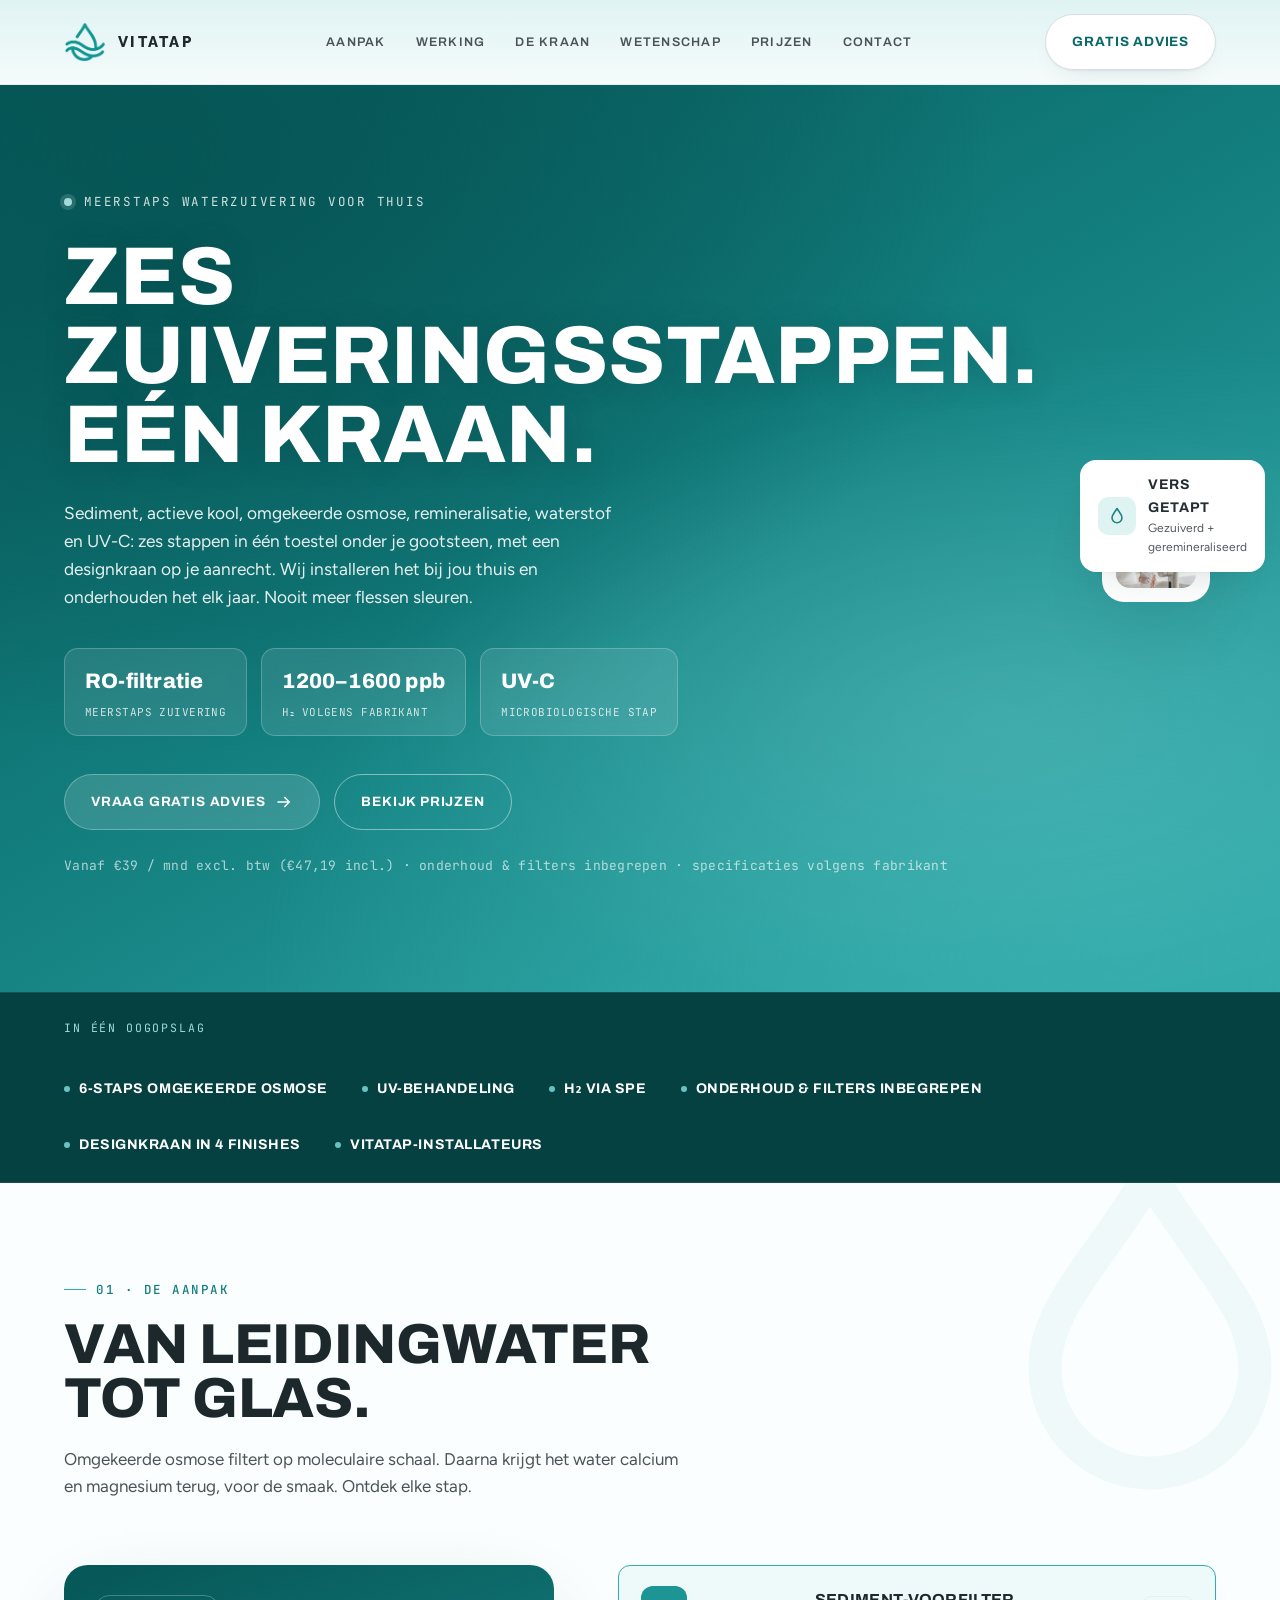
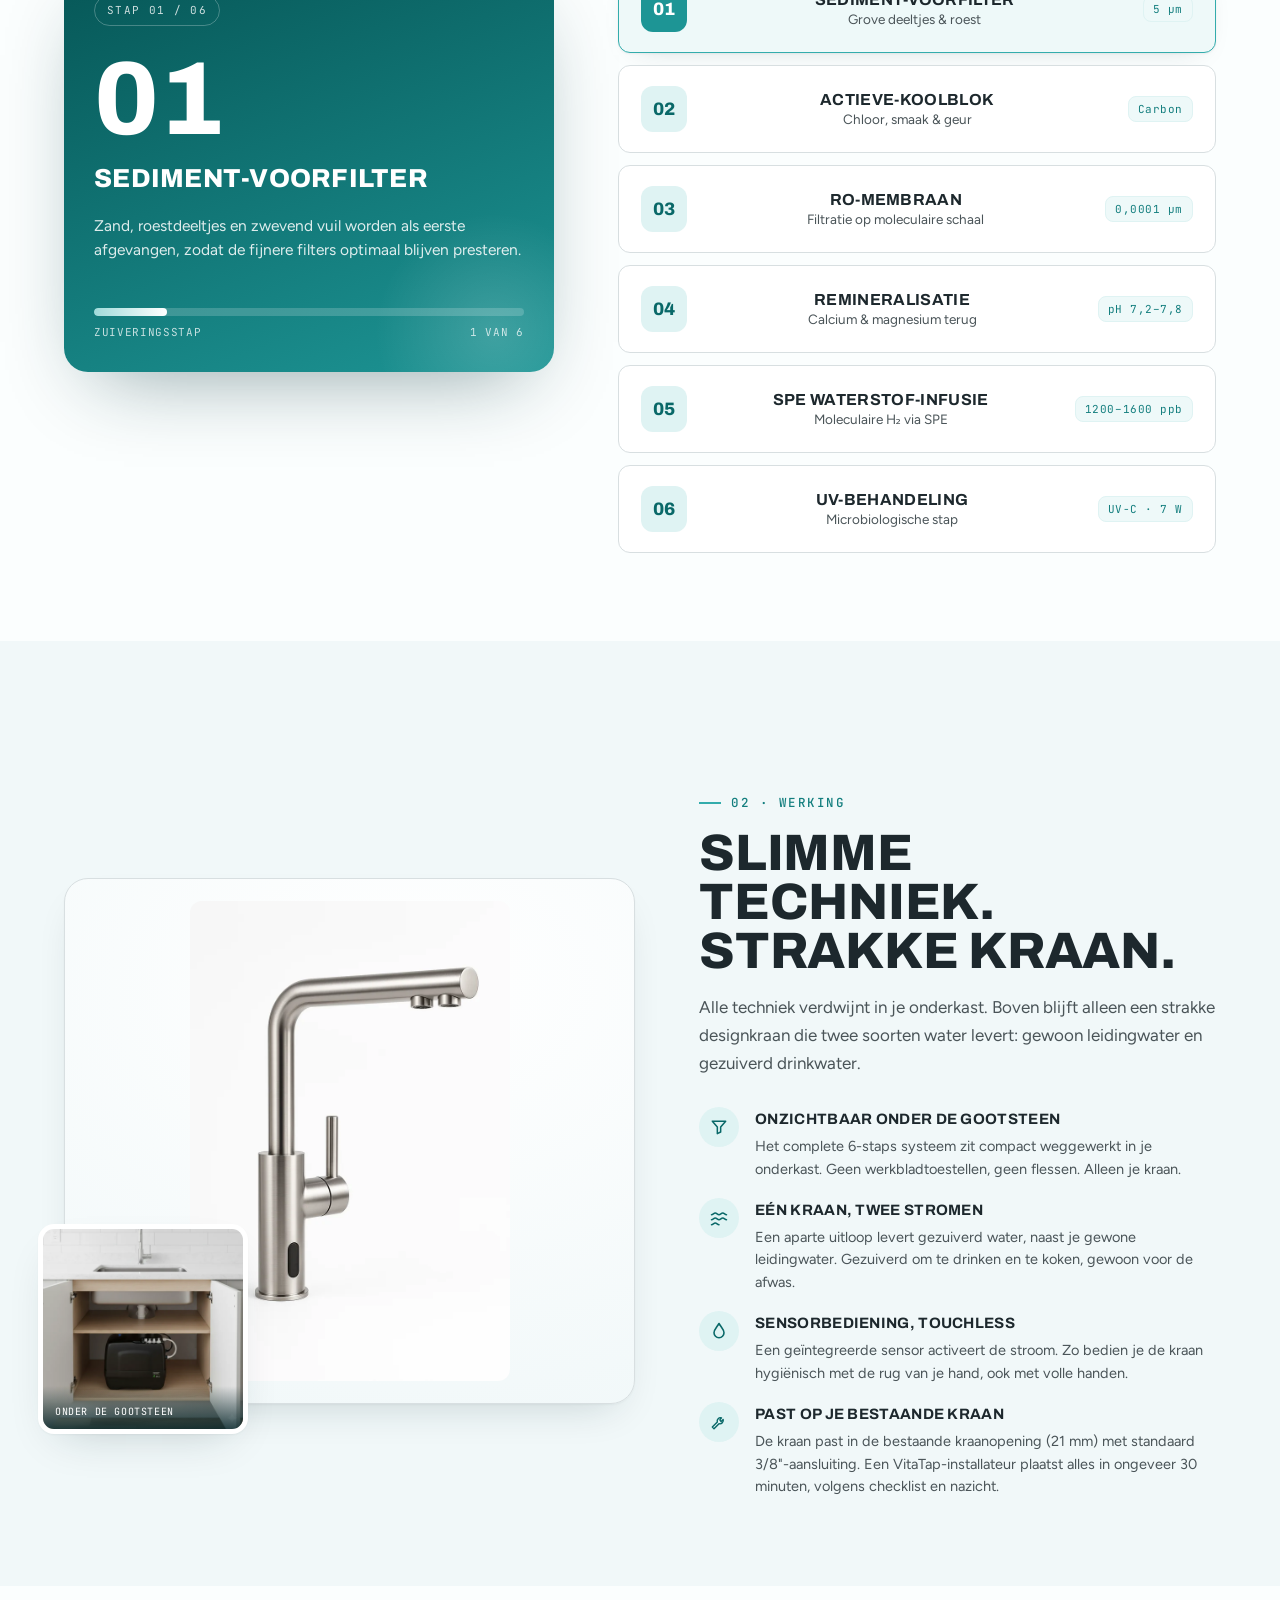
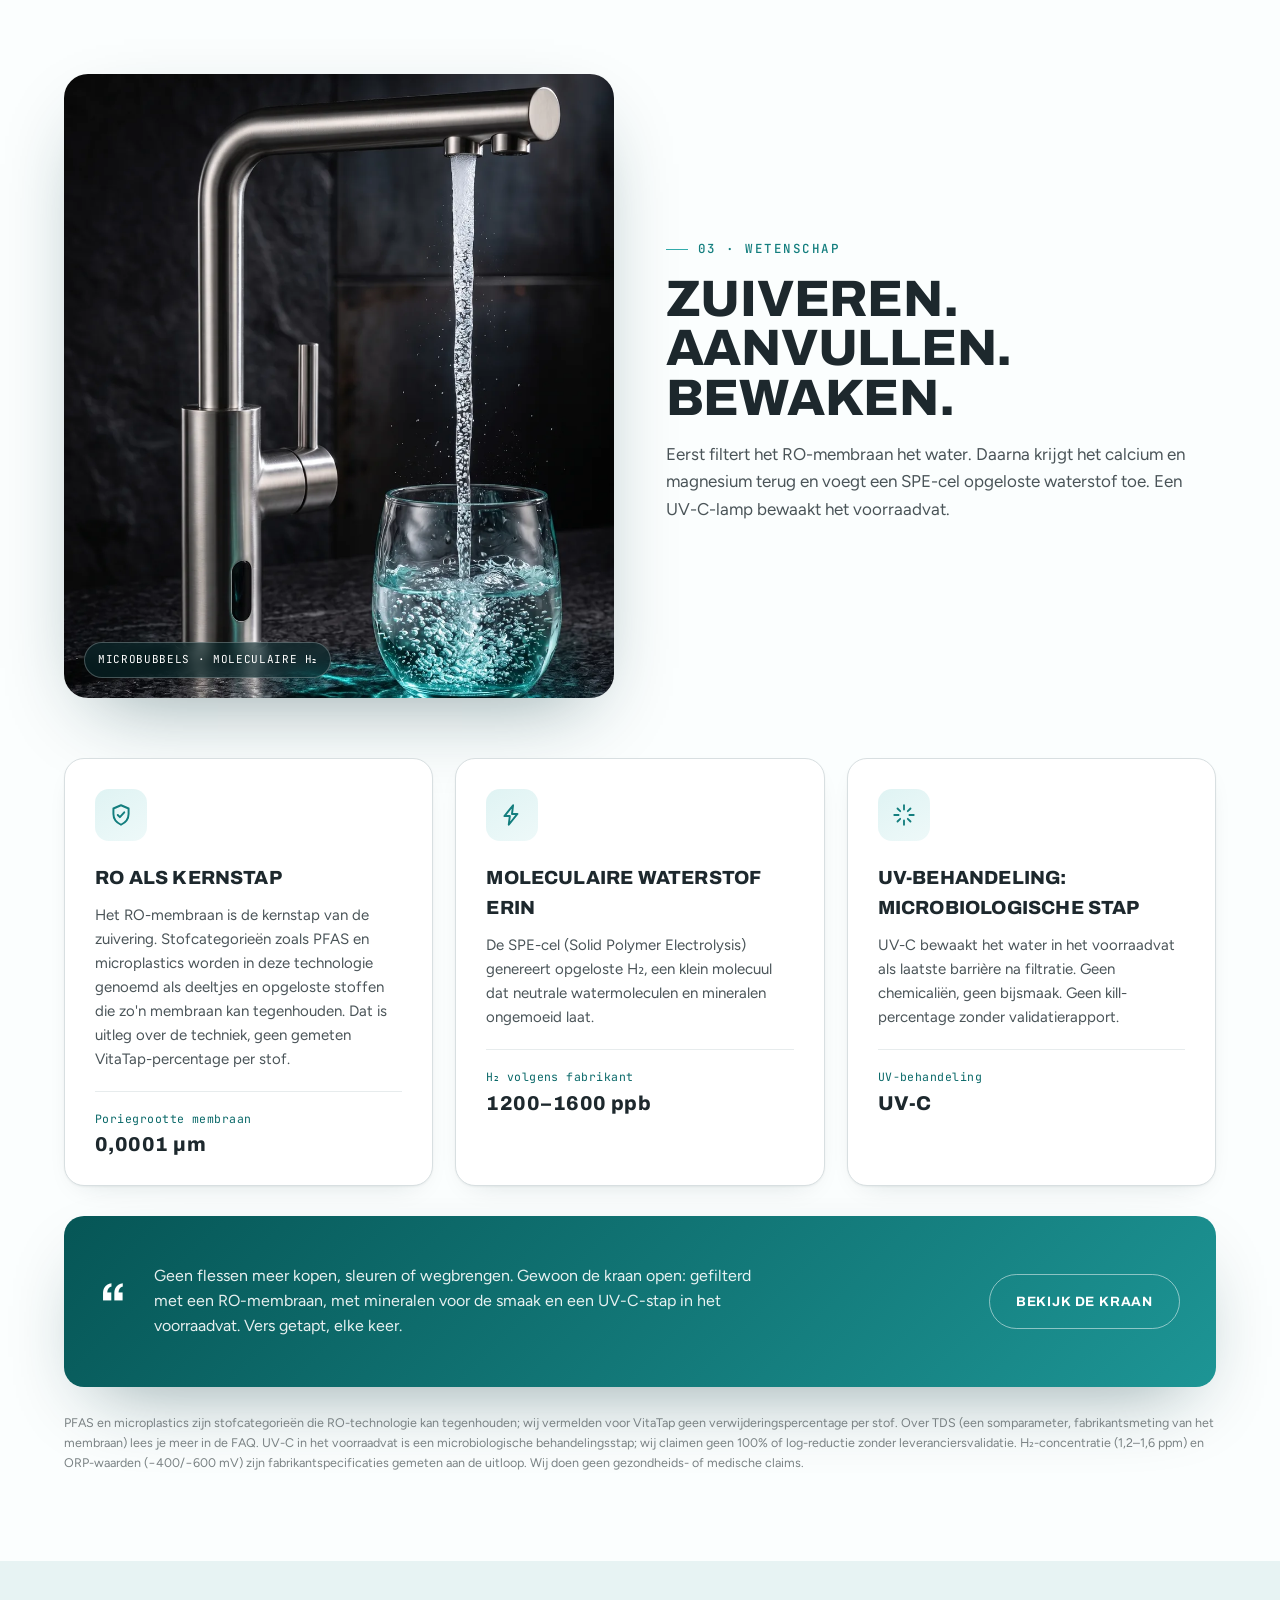
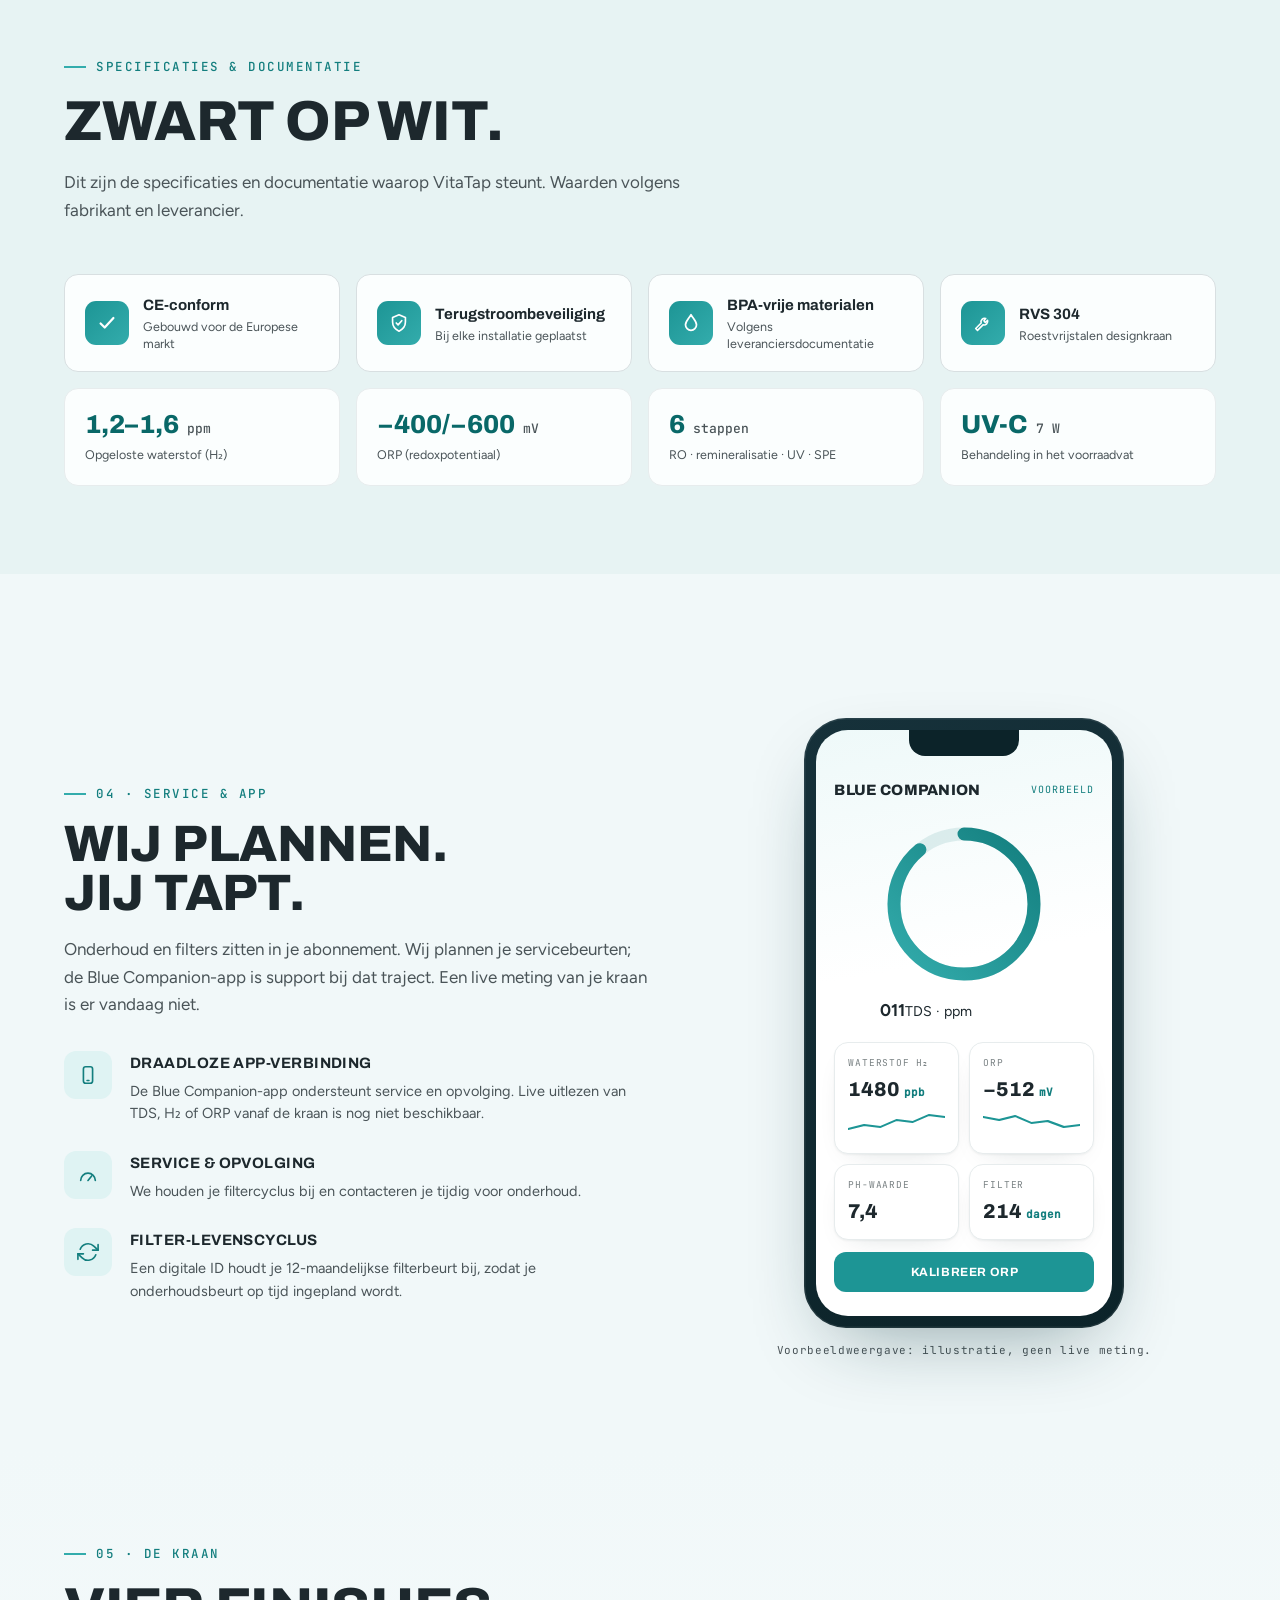
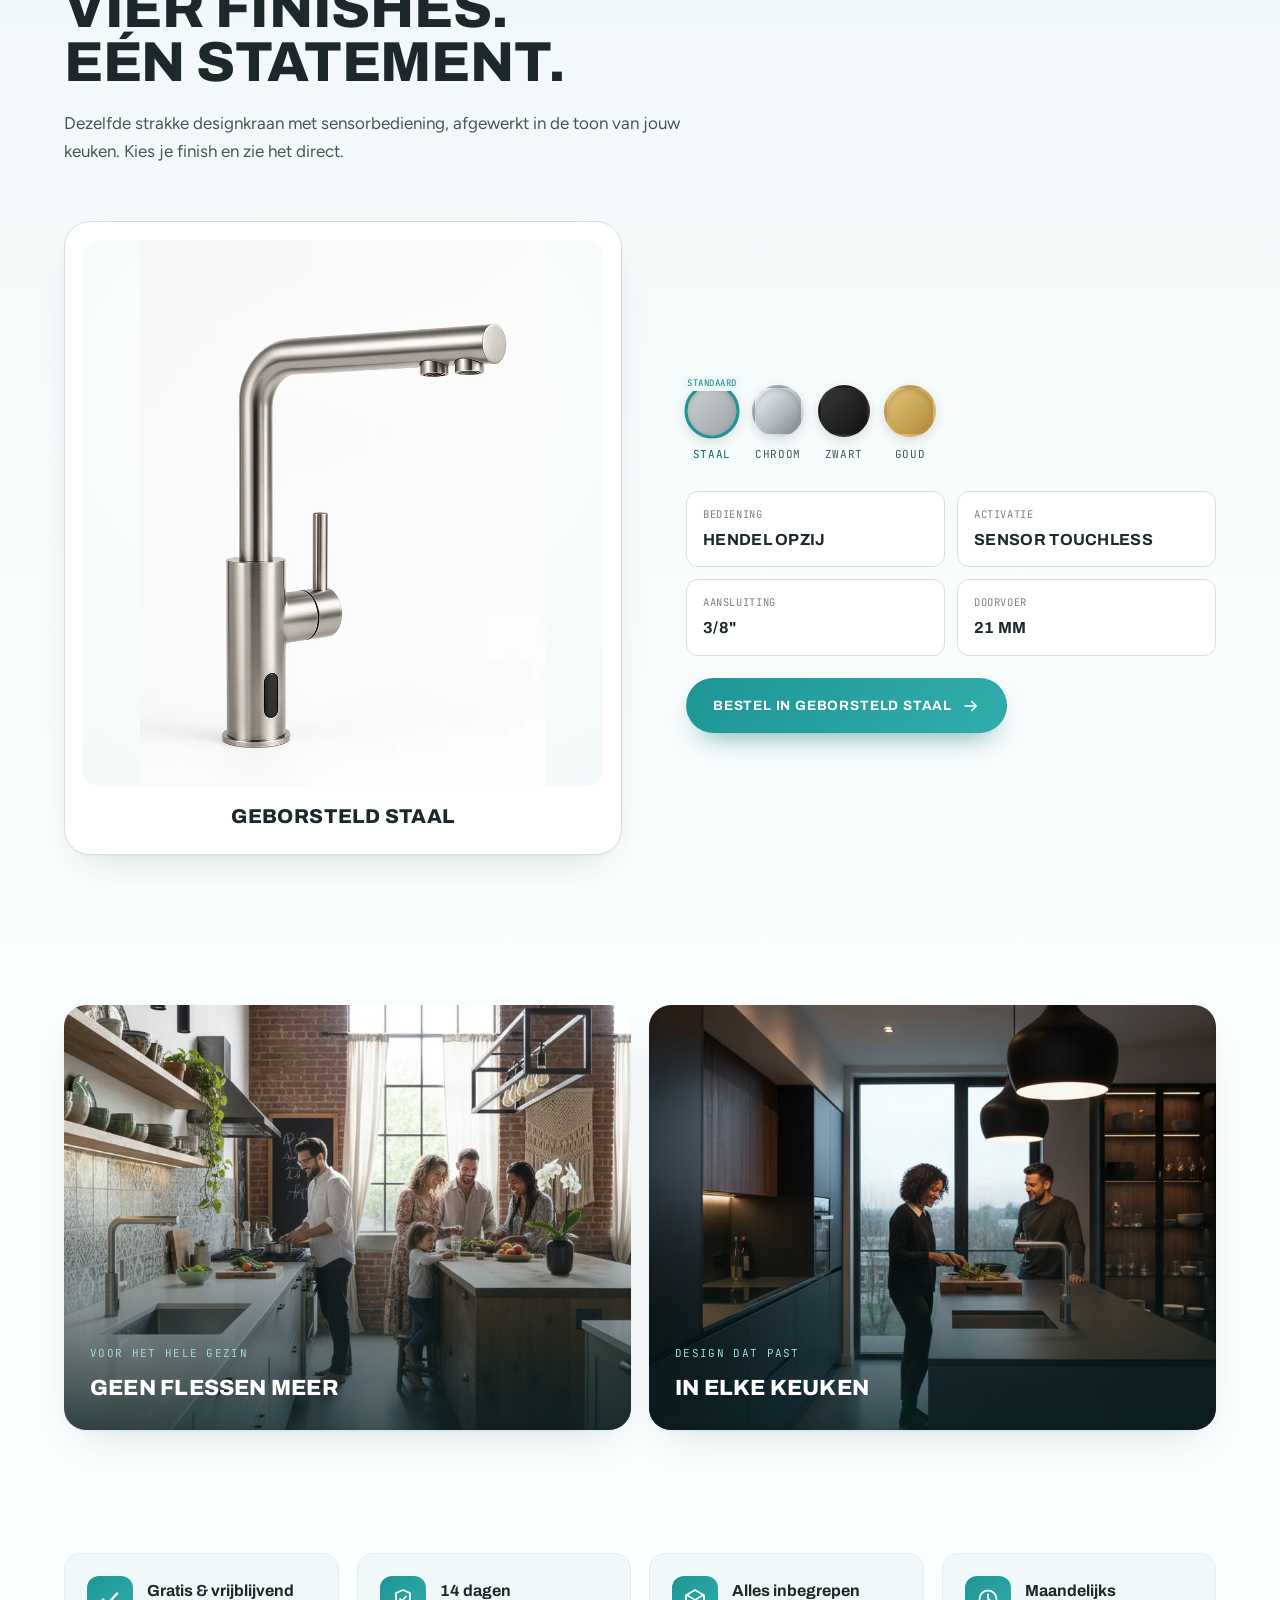
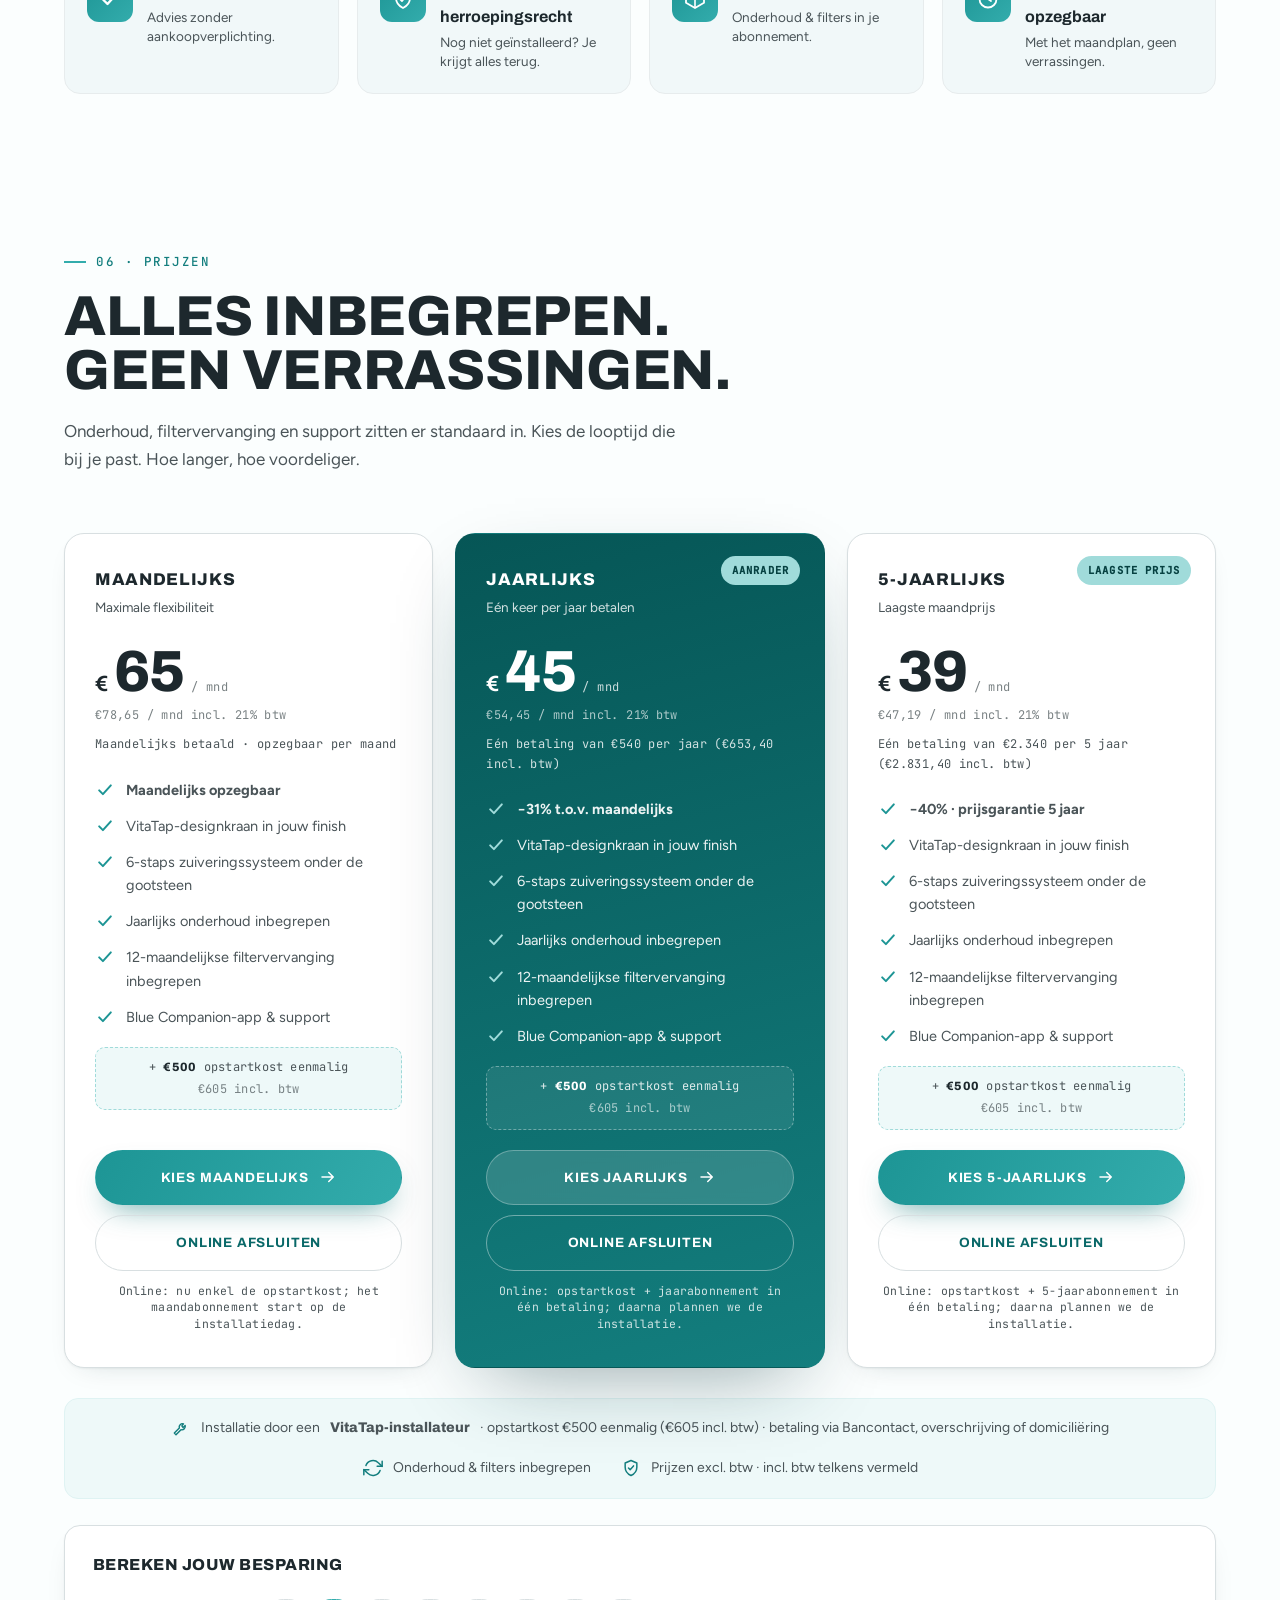
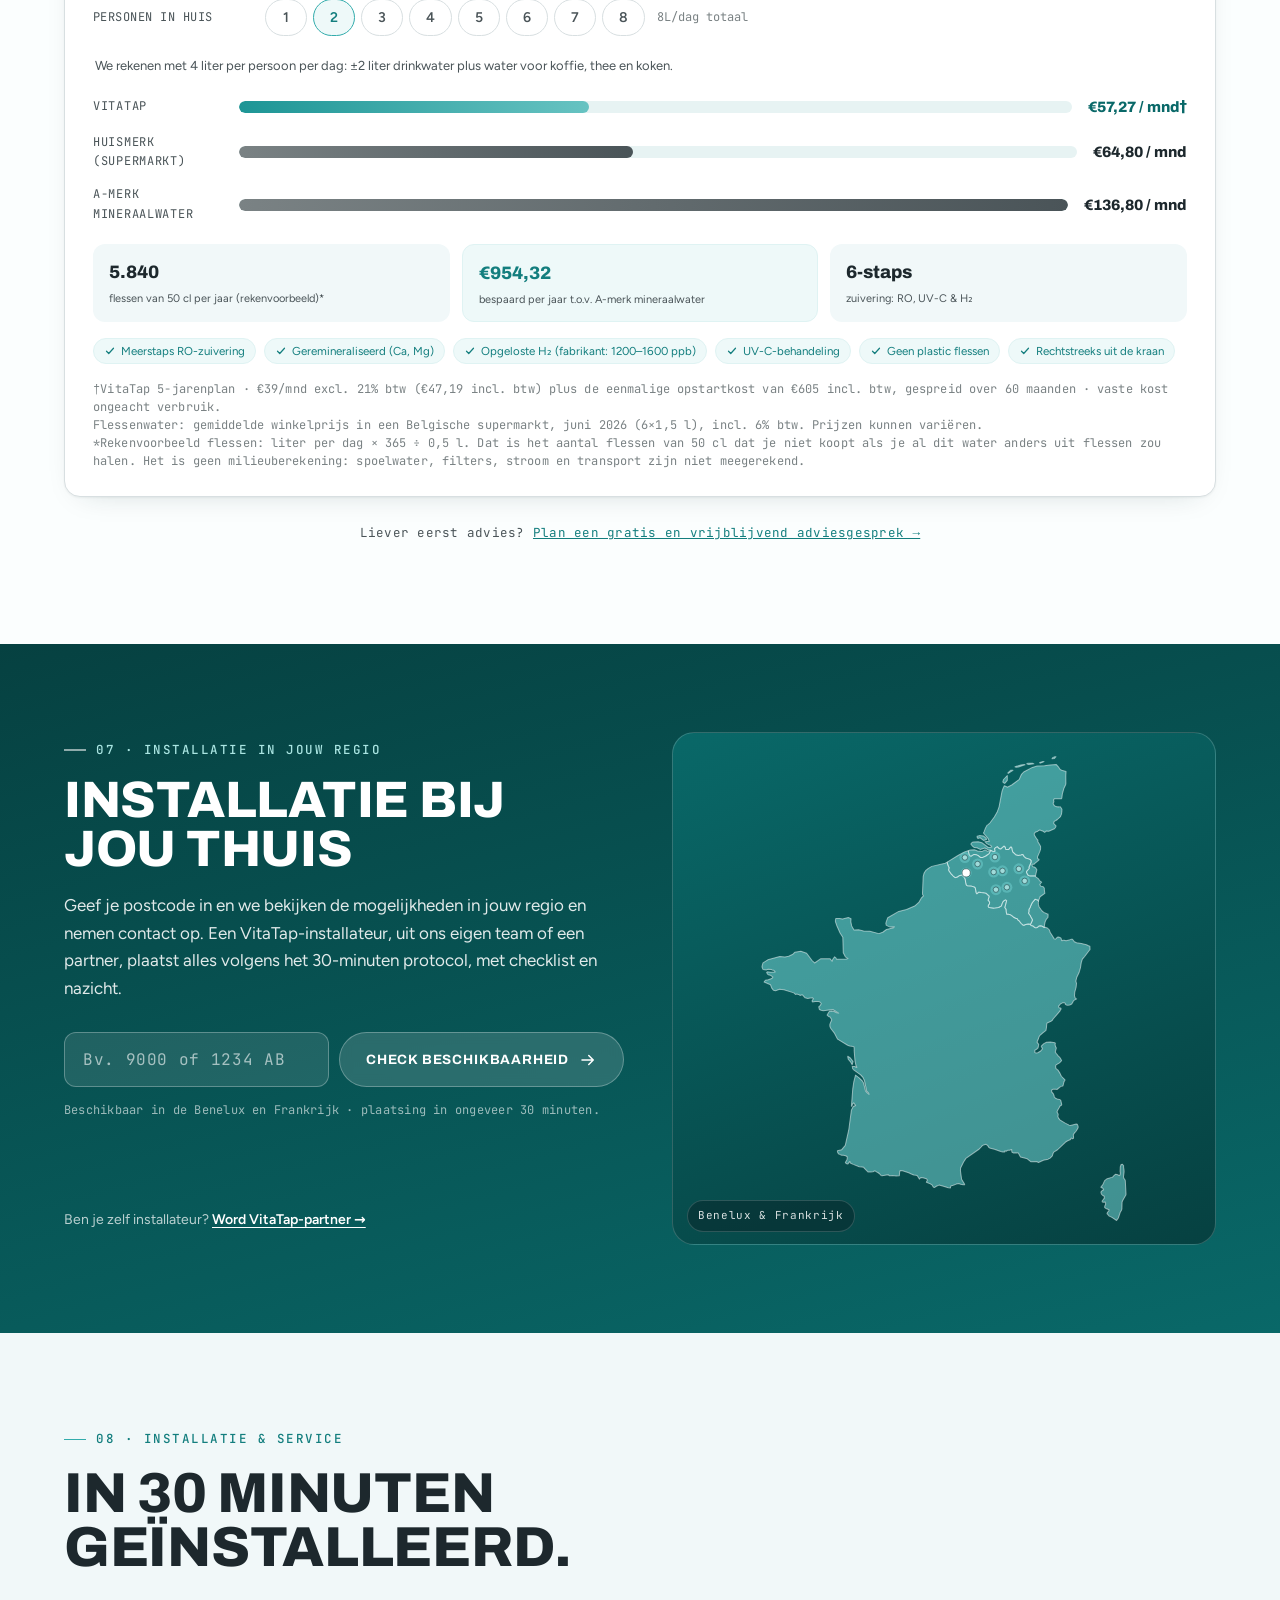
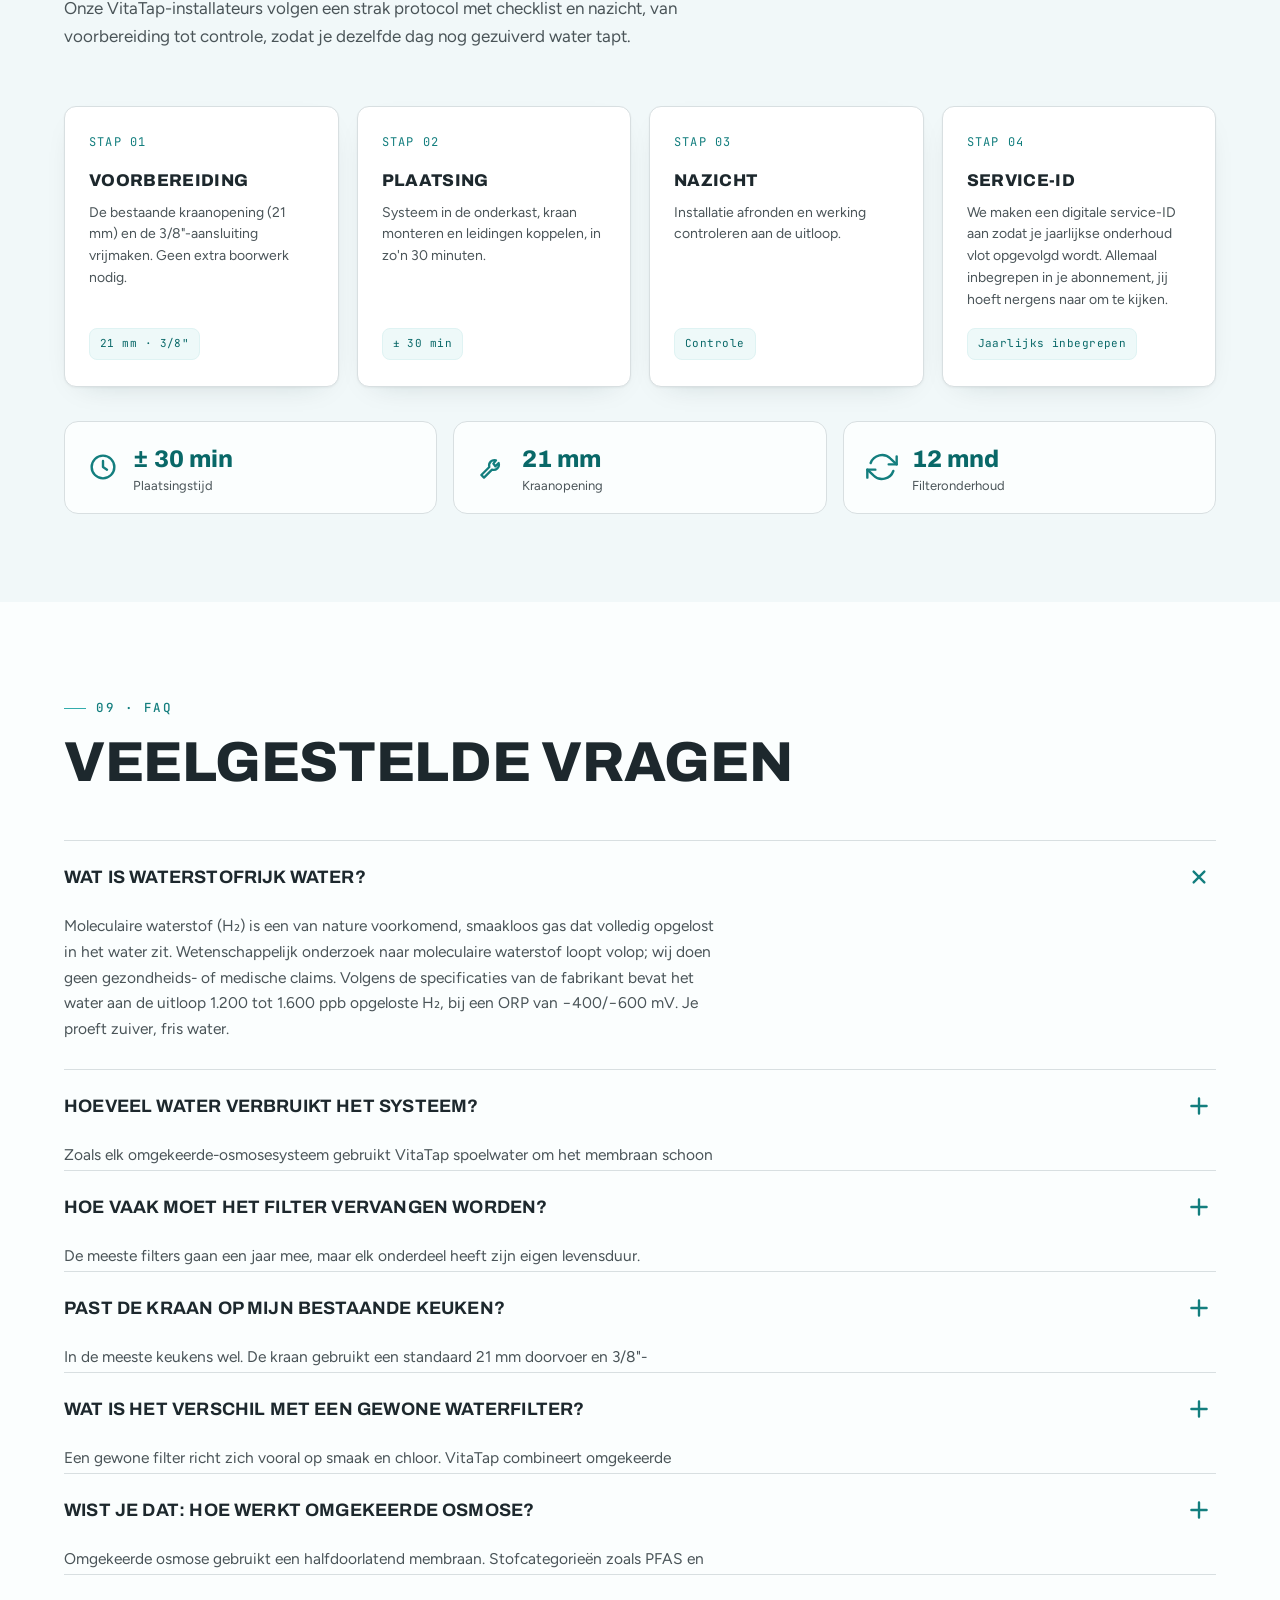
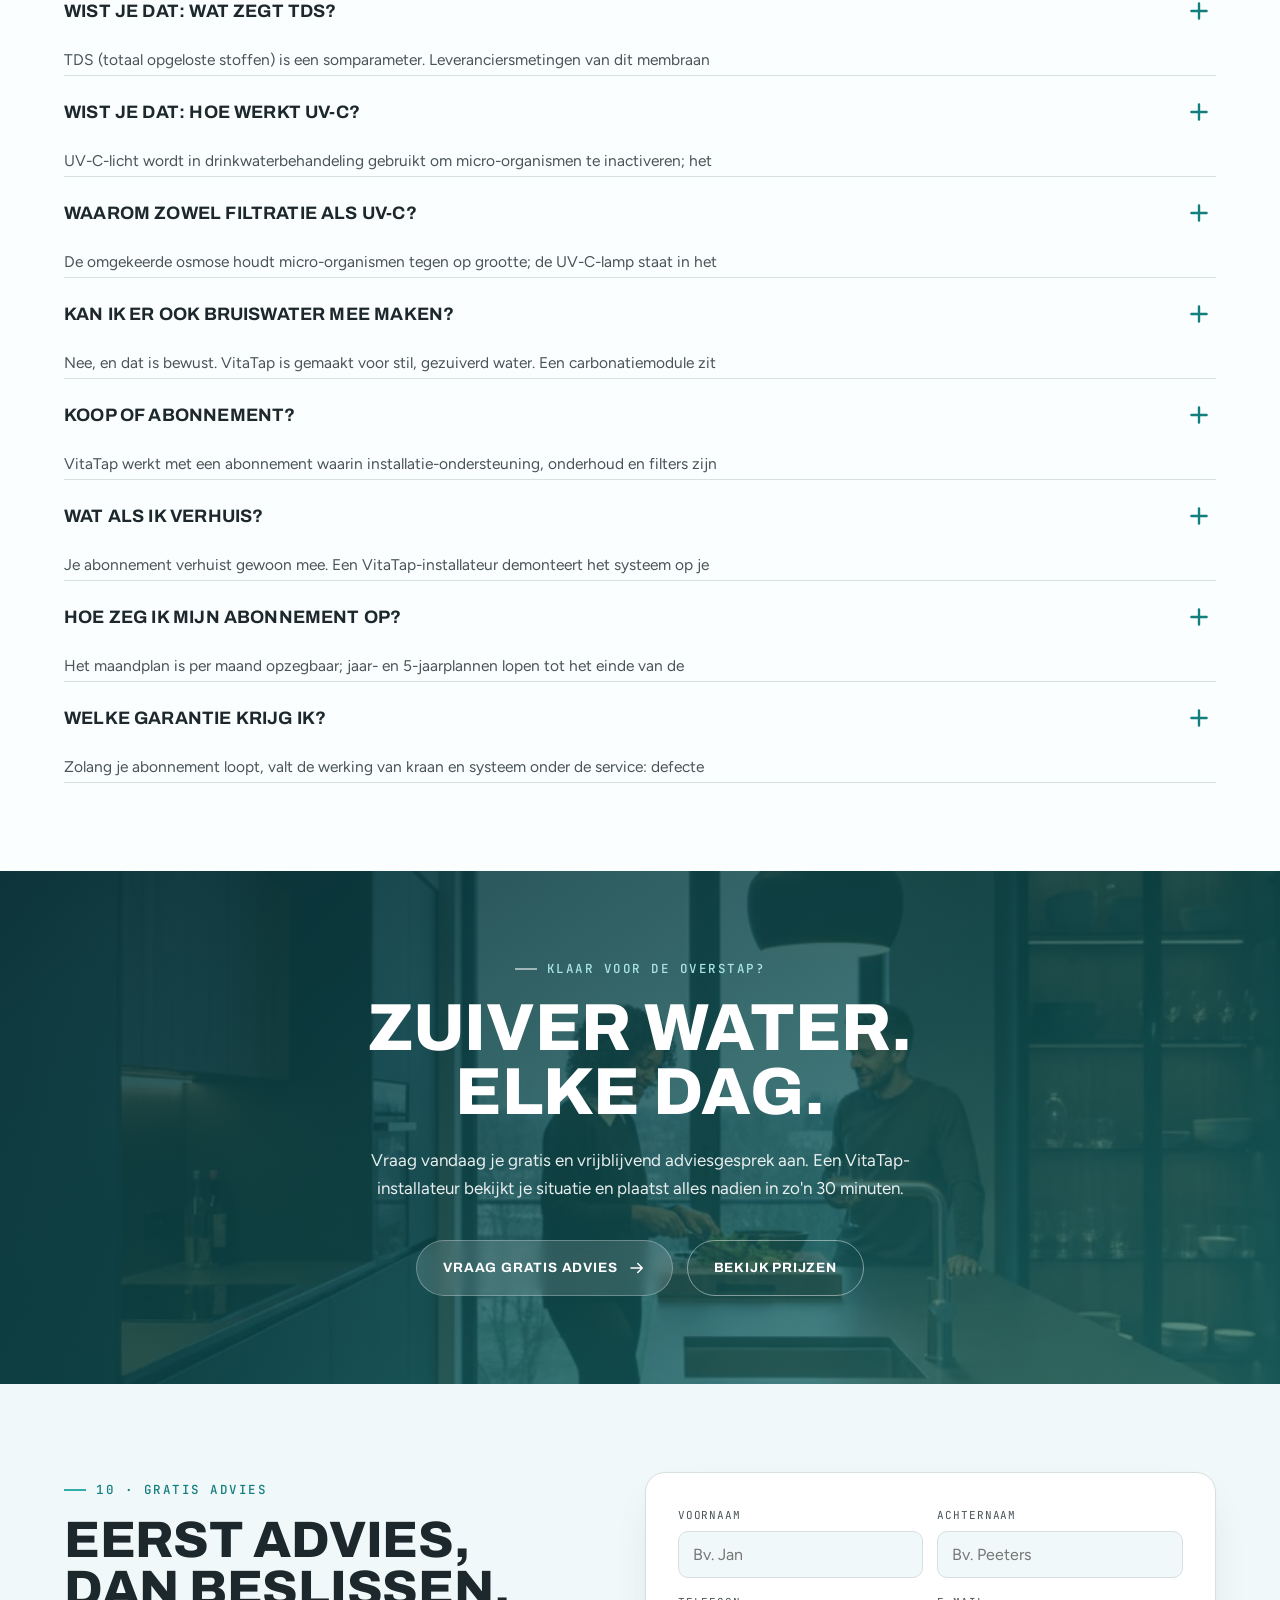
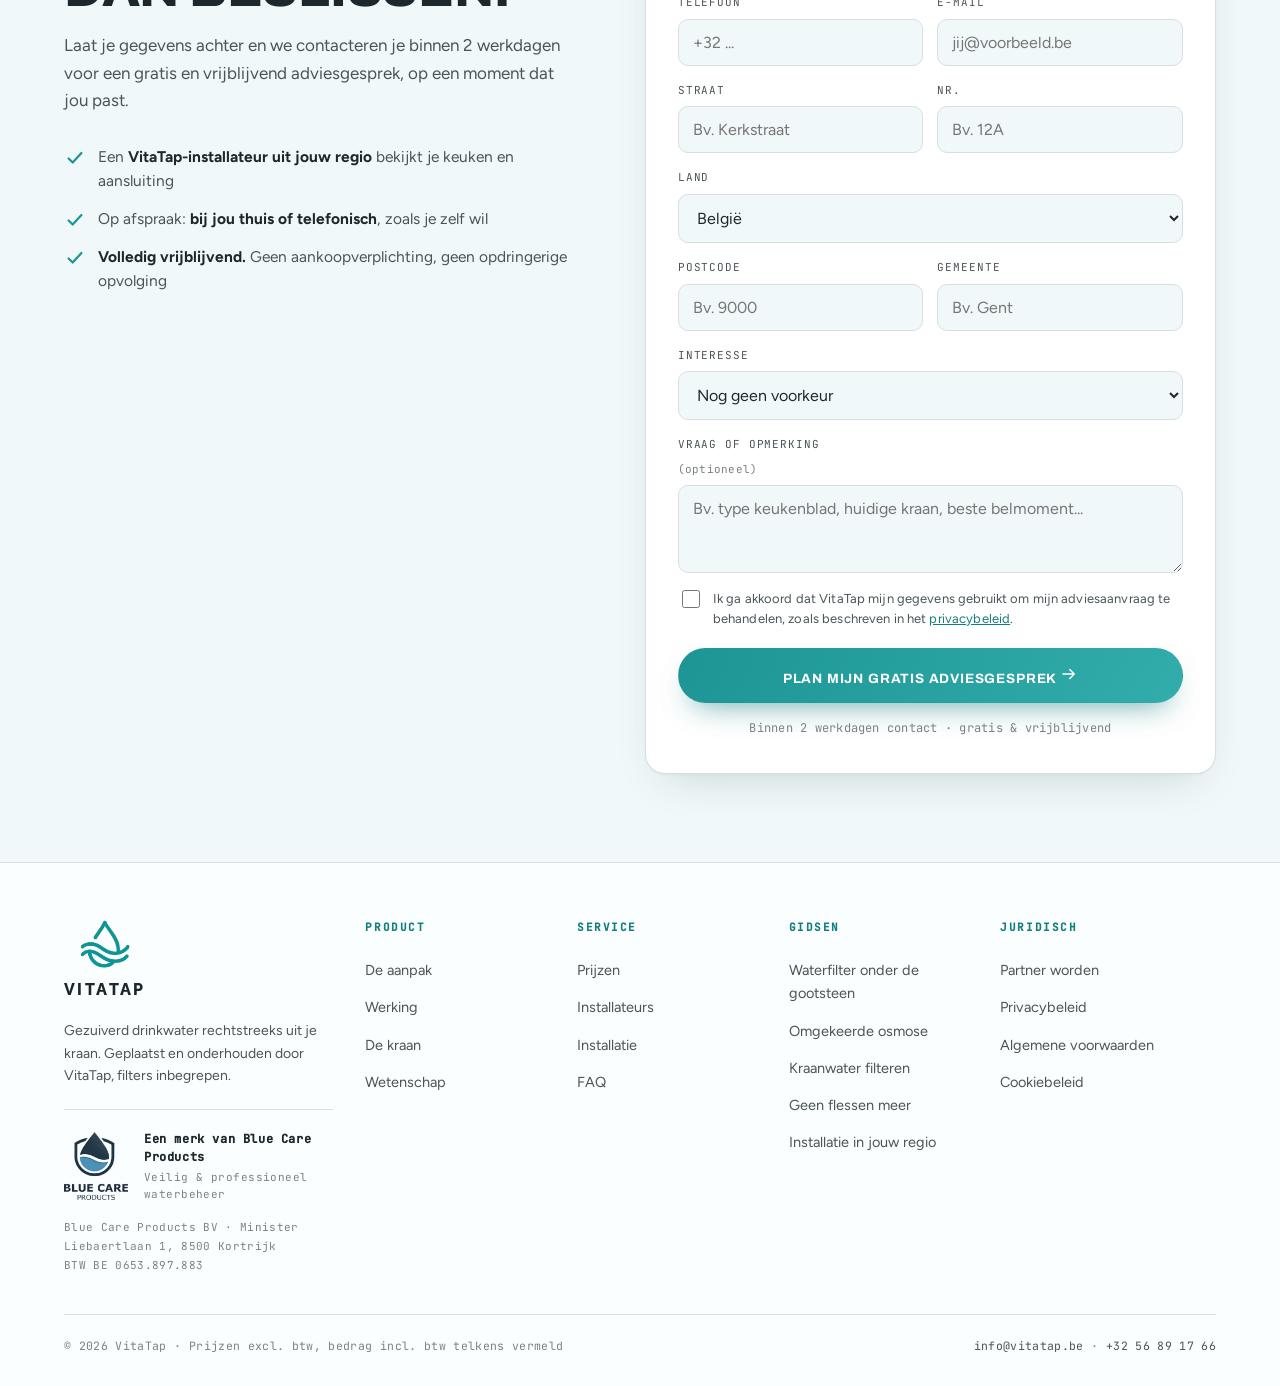
==== commit 14889b6e: "Lead form + locator: BE, NL, LU and FR postcodes (Benelux en Frankrijk) Advies form gets a Land drop" ====
--- a/index.html
+++ b/index.html
@@ -132,11 +132,11 @@
   -->
 </head>
 <body>
-<div id="root"><!--PRERENDER_START--><a class="skip-link" href="#main">Naar inhoud</a><header class="site-header"><div class="wrap header-inner"><a class="brand" href="#top" aria-label="VitaTap home"><img class="logo" src="assets/vitatap-mark.png" alt="VitaTap" width="180" height="171" decoding="async"><span class="wordmark">VitaTap</span></a><nav class="nav"><a href="#aanpak">Aanpak</a><a href="#werking">Werking</a><a href="#kraan">De Kraan</a><a href="#wetenschap">Wetenschap</a><a href="#prijzen">Prijzen</a><a href="#contact">Contact</a></nav><a class="btn header-cta" href="#contact">Gratis advies</a><button class="menu-btn" aria-label="Open menu" aria-expanded="false"><svg width="26" height="26" viewBox="0 0 24 24" fill="none"><path d="M4 7h16M4 12h16M4 17h16" stroke="currentColor" stroke-width="2" stroke-linecap="round"></path></svg></button></div><div class="mobile-menu" style="opacity: 0; visibility: hidden; transform: translateY(-10px); pointer-events: none;"><nav><a href="#aanpak">Aanpak</a><a href="#werking">Werking</a><a href="#kraan">De Kraan</a><a href="#wetenschap">Wetenschap</a><a href="#prijzen">Prijzen</a><a href="#contact">Contact</a></nav><a class="btn btn-primary" href="#contact">Vraag gratis advies <svg viewBox="0 0 24 24" fill="none" class="arr" width="18" height="18"><path d="M4 12h15m0 0-6-6m6 6-6 6" stroke="currentColor" stroke-width="2" stroke-linecap="round" stroke-linejoin="round"></path></svg></a><div class="mobile-contact"><a href="tel:+3256891766">Bel +32 56 89 17 66</a></div></div></header><main id="main"><section class="hero" id="top"><div class="wrap hero-grid"><div class="hero-copy"><p class="hero-eyebrow"><span class="dot"></span> Meerstaps waterzuivering voor thuis</p><h1 class="display">Zes zuiveringsstappen. Eén kraan.</h1><p class="hero-sub">Sediment, actieve kool, omgekeerde osmose, remineralisatie, waterstof en UV-C: zes stappen in één toestel onder je gootsteen, met een designkraan op je aanrecht. Wij installeren het bij jou thuis en onderhouden het elk jaar. Nooit meer flessen sleuren.</p><div class="hero-stats"><div class="stat-chip reveal" style="transition-delay: 0s;"><div class="val">RO-filtratie</div><div class="cap">Meerstaps zuivering</div></div><div class="stat-chip reveal" style="transition-delay: 0.05s;"><div class="val">1200–1600 ppb</div><div class="cap">H₂ volgens fabrikant</div></div><div class="stat-chip reveal" style="transition-delay: 0.1s;"><div class="val">UV-C</div><div class="cap">Microbiologische stap</div></div></div><div class="hero-actions"><a class="btn btn-primary solid-white" href="#contact">Vraag gratis advies <svg viewBox="0 0 24 24" fill="none" class="arr" width="18" height="18"><path d="M4 12h15m0 0-6-6m6 6-6 6" stroke="currentColor" stroke-width="2" stroke-linecap="round" stroke-linejoin="round"></path></svg></a><a class="btn btn-ghost" href="#prijzen">Bekijk prijzen</a></div><p class="hero-fine">Vanaf €39 / mnd excl. btw (€47,19 incl.) · onderhoud &amp; filters inbegrepen · specificaties volgens fabrikant</p></div><div class="hero-media"><div class="hero-card"><span class="hero-finish-tag">Geborsteld staal</span><div class="frame"><img src="assets/hero-lifestyle.webp" alt="Vrouw vult een glas met gezuiverd water aan de VitaTap-kraan" width="760" height="1351" loading="eager" fetchpriority="high" decoding="async"></div><div class="hero-badge"><span class="ico"><svg viewBox="0 0 24 24" fill="none" width="20" height="20"><path d="M12 3c3 5 6 7.5 6 11a6 6 0 1 1-12 0c0-3.5 3-6 6-11Z" stroke="currentColor" stroke-width="1.9" stroke-linejoin="round"></path></svg></span><div><div class="t">Vers getapt</div><div class="s">Gezuiverd + geremineraliseerd</div></div></div></div></div></div></section><div class="trust"><div class="wrap" data-comment-anchor="d1878b9bf1-div-122-7"><span class="label">In één oogopslag</span><div class="items"><span><span class="d"></span><b>6-staps omgekeerde osmose</b></span><span><span class="d"></span><b>UV-behandeling</b></span><span><span class="d"></span><b>H₂ via SPE</b></span><span><span class="d"></span><b>Onderhoud &amp; filters inbegrepen</b></span><span><span class="d"></span><b>Designkraan in 4 finishes</b></span><span><span class="d"></span><b>VitaTap-installateurs</b></span></div></div></div><section class="section bg-paper" id="aanpak"><svg viewBox="0 0 24 24" fill="none" class="watermark" style="width: 420px; height: 420px; top: -60px; right: -80px;"><path d="M12 3c3 5 6 7.5 6 11a6 6 0 1 1-12 0c0-3.5 3-6 6-11Z" stroke="currentColor" stroke-width="1.9" stroke-linejoin="round"></path></svg><div class="wrap"><div class="sec-head reveal" style="transition-delay: 0.15000000000000002s;"><p class="eyebrow">01 · De aanpak</p><h2 class="display">Van leidingwater<br>tot glas.</h2><p class="lead">Omgekeerde osmose filtert op moleculaire schaal. Daarna krijgt het water calcium en magnesium terug, voor de smaak. Ontdek elke stap.</p></div><div class="steps-layout"><div class="steps-sticky"><div class="flow-visual"><span class="ring"></span><span class="flow-pill">Stap 01 / 06</span><div class="flow-head"><div class="flow-num">01</div></div><div class="flow-name">Sediment-voorfilter</div><p class="flow-desc">Zand, roestdeeltjes en zwevend vuil worden als eerste afgevangen, zodat de fijnere filters optimaal blijven presteren.</p><div class="flow-meter"><div class="bar"><div class="fill" style="width: 17%;"></div></div><div class="lab"><span>Zuiveringsstap</span><span>1 van 6</span></div></div></div></div><div class="step-list"><button class="step-item active reveal" style="transition-delay: 0.2s;"><span class="idx">01</span><span><span class="st-name">Sediment-voorfilter</span><span class="st-sub">Grove deeltjes &amp; roest</span></span><span class="st-tag">5 µm</span></button><button class="step-item reveal" style="transition-delay: 0.25s;"><span class="idx">02</span><span><span class="st-name">Actieve-koolblok</span><span class="st-sub">Chloor, smaak &amp; geur</span></span><span class="st-tag">Carbon</span></button><button class="step-item reveal" style="transition-delay: 0s;"><span class="idx">03</span><span><span class="st-name">RO-membraan</span><span class="st-sub">Filtratie op moleculaire schaal</span></span><span class="st-tag">0,0001 µm</span></button><button class="step-item reveal" style="transition-delay: 0.05s;"><span class="idx">04</span><span><span class="st-name">Remineralisatie</span><span class="st-sub">Calcium &amp; magnesium terug</span></span><span class="st-tag">pH 7,2–7,8</span></button><button class="step-item reveal" style="transition-delay: 0.1s;"><span class="idx">05</span><span><span class="st-name">SPE Waterstof-infusie</span><span class="st-sub">Moleculaire H₂ via SPE</span></span><span class="st-tag">1200–1600 ppb</span></button><button class="step-item reveal" style="transition-delay: 0.15000000000000002s;"><span class="idx">06</span><span><span class="st-name">UV-behandeling</span><span class="st-sub">Microbiologische stap</span></span><span class="st-tag">UV-C · 7 W</span></button></div></div></div></section><section class="section bg-paper2" id="werking"><div class="wrap"><div class="werking-grid"><div class="werking-visual"><div class="werking-faucet reveal" style="transition-delay: 0.2s;"><img src="assets/finish-steel.webp" alt="VitaTap-designkraan in geborsteld staal met een aparte uitloop voor gezuiverd water" width="760" height="1140" loading="lazy" decoding="async"></div><div class="werking-filter"><img src="assets/under-sink-filter.webp" alt="Het 6-staps zuiveringssysteem onder de gootsteen" width="900" height="900" loading="lazy" decoding="async"><span class="cap">Onder de gootsteen</span></div></div><div class="werking-copy"><p class="eyebrow">02 · Werking</p><h2 class="display" style="font-size: clamp(32px,4vw,52px); margin-top: 16px;">Slimme techniek.<br>Strakke kraan.</h2><p class="lead" style="margin-top: 18px;">Alle techniek verdwijnt in je onderkast. Boven blijft alleen een strakke designkraan die twee soorten water levert: gewoon leidingwater en gezuiverd drinkwater.</p><div class="werk-steps"><div class="werk-step reveal" style="transition-delay: 0.25s;"><span class="n"><svg viewBox="0 0 24 24" fill="none" width="20" height="20"><path d="M4 5h16l-6 7v6l-4 2v-8L4 5Z" stroke="currentColor" stroke-width="1.8" stroke-linejoin="round"></path></svg></span><div><h4>Onzichtbaar onder de gootsteen</h4><p>Het complete 6-staps systeem zit compact weggewerkt in je onderkast. Geen werkbladtoestellen, geen flessen. Alleen je kraan.</p></div></div><div class="werk-step reveal" style="transition-delay: 0s;"><span class="n"><svg viewBox="0 0 24 24" fill="none" width="20" height="20"><path d="M3 8c2 0 2.5-2 4.5-2S10 8 12 8s2.5-2 4.5-2S19 8 21 8M3 14c2 0 2.5-2 4.5-2S10 14 12 14s2.5-2 4.5-2S19 14 21 14M3 20c2 0 2.5-2 4.5-2S10 20 12 20" stroke="currentColor" stroke-width="1.8" stroke-linecap="round"></path></svg></span><div><h4>Eén kraan, twee stromen</h4><p>Een aparte uitloop levert gezuiverd water, naast je gewone leidingwater. Gezuiverd om te drinken en te koken, gewoon voor de afwas.</p></div></div><div class="werk-step reveal" style="transition-delay: 0.05s;"><span class="n"><svg viewBox="0 0 24 24" fill="none" width="20" height="20"><path d="M12 3c3 5 6 7.5 6 11a6 6 0 1 1-12 0c0-3.5 3-6 6-11Z" stroke="currentColor" stroke-width="1.9" stroke-linejoin="round"></path></svg></span><div><h4>Sensorbediening, touchless</h4><p>Een geïntegreerde sensor activeert de stroom. Zo bedien je de kraan hygiënisch met de rug van je hand, ook met volle handen.</p></div></div><div class="werk-step reveal" style="transition-delay: 0.1s;"><span class="n"><svg viewBox="0 0 24 24" fill="none" width="20" height="20"><path d="M15 7a4 4 0 0 0-5 5L4 18l2 2 6-6a4 4 0 0 0 5-5l-2.5 2.5L13 9.5 15 7Z" stroke="currentColor" stroke-width="1.7" stroke-linejoin="round"></path></svg></span><div><h4>Past op je bestaande kraan</h4><p>De kraan past in de bestaande kraanopening (21 mm) met standaard 3/8"-aansluiting. Een VitaTap-installateur plaatst alles in ongeveer 30 minuten, volgens checklist en nazicht.</p></div></div></div></div></div></div></section><section class="section bg-paper" id="wetenschap"><div class="wrap"><div class="sci-feature"><div class="sci-shot reveal" style="transition-delay: 0.15000000000000002s;"><img src="assets/dark-teal-pour.webp" alt="Waterstofrijk water met micro-bubbels stroomt uit de VitaTap-kraan" width="1000" height="1501" loading="lazy" decoding="async"><span class="tag">Microbubbels · moleculaire H₂</span></div><div class="sec-head reveal" style="transition-delay: 0.2s;"><p class="eyebrow">03 · Wetenschap</p><h2 class="display" style="font-size: clamp(32px,4vw,52px); margin-top: 16px;">Zuiveren. Aanvullen. Bewaken.</h2><p class="lead" style="margin-top: 18px;">Eerst filtert het RO-membraan het water. Daarna krijgt het calcium en magnesium terug en voegt een SPE-cel opgeloste waterstof toe. Een UV-C-lamp bewaakt het voorraadvat.</p></div></div><div class="sci-grid"><div class="sci-card reveal" style="transition-delay: 0.25s;"><span class="ico"><svg viewBox="0 0 24 24" fill="none" width="26" height="26"><path d="M12 3l7 3v5c0 4.5-3 8-7 10-4-2-7-5.5-7-10V6l7-3Z" stroke="currentColor" stroke-width="1.8" stroke-linejoin="round"></path><path d="M9 12l2 2 4-4.5" stroke="currentColor" stroke-width="1.8" stroke-linecap="round" stroke-linejoin="round"></path></svg></span><h3>RO als kernstap</h3><p>Het RO-membraan is de kernstap van de zuivering. Stofcategorieën zoals PFAS en microplastics worden in deze technologie genoemd als deeltjes en opgeloste stoffen die zo'n membraan kan tegenhouden. Dat is uitleg over de techniek, geen gemeten VitaTap-percentage per stof.</p><div class="sci-metric"><span>Poriegrootte membraan</span><span class="big">0,0001 µm</span></div></div><div class="sci-card reveal" style="transition-delay: 0s;"><span class="ico"><svg viewBox="0 0 24 24" fill="none" width="26" height="26"><path d="M13 3 5 13h5l-1 8 8-10h-5l1-8Z" stroke="currentColor" stroke-width="1.8" stroke-linejoin="round"></path></svg></span><h3>Moleculaire waterstof erin</h3><p>De SPE-cel (Solid Polymer Electrolysis) genereert opgeloste H₂, een klein molecuul dat neutrale watermoleculen en mineralen ongemoeid laat.</p><div class="sci-metric"><span>H₂ volgens fabrikant</span><span class="big">1200–1600 ppb</span></div></div><div class="sci-card reveal" style="transition-delay: 0.05s;"><span class="ico"><svg viewBox="0 0 24 24" fill="none" width="26" height="26"><path d="M12 3v4M12 17v4M3 12h4M17 12h4M6 6l2.5 2.5M15.5 15.5 18 18M18 6l-2.5 2.5M8.5 15.5 6 18" stroke="currentColor" stroke-width="1.7" stroke-linecap="round"></path></svg></span><h3>UV-behandeling: microbiologische stap</h3><p>UV-C bewaakt het water in het voorraadvat als laatste barrière na filtratie. Geen chemicaliën, geen bijsmaak. Geen kill-percentage zonder validatierapport.</p><div class="sci-metric"><span>UV-behandeling</span><span class="big">UV-C</span></div></div></div><div class="callout reveal" style="transition-delay: 0.1s;"><div class="qi">“</div><p class="qt">Geen flessen meer kopen, sleuren of wegbrengen. Gewoon de kraan open: gefilterd met een RO-membraan, met mineralen voor de smaak en een UV-C-stap in het voorraadvat. Vers getapt, elke keer.</p><a class="btn btn-ghost" href="#kraan" style="color: rgb(255, 255, 255); border-color: rgba(255, 255, 255, 0.5);">Bekijk de kraan</a></div><p class="claims-note">PFAS en microplastics zijn stofcategorieën die RO-technologie kan tegenhouden; wij vermelden voor VitaTap geen verwijderingspercentage per stof. Over TDS (een somparameter, fabrikantsmeting van het membraan) lees je meer in de FAQ. UV-C in het voorraadvat is een microbiologische behandelingsstap; wij claimen geen 100% of log-reductie zonder leveranciersvalidatie. H₂-concentratie (1,2–1,6 ppm) en ORP-waarden (−400/−600&nbsp;mV) zijn fabrikantspecificaties gemeten aan de uitloop. Wij doen geen gezondheids- of medische claims.</p></div></section><section class="section bg-paper3 certs"><div class="wrap"><div class="sec-head reveal" style="max-width: 760px; transition-delay: 0.15000000000000002s;"><p class="eyebrow">Specificaties &amp; documentatie</p><h2 class="display">Zwart op wit.</h2><p class="lead">Dit zijn de specificaties en documentatie waarop VitaTap steunt. Waarden volgens fabrikant en leverancier.</p></div><div class="certs-badges"><div class="cert-badge reveal" style="transition-delay: 0.2s;"><span class="cb-ico"><svg viewBox="0 0 24 24" fill="none" width="22" height="22"><path d="M5 12.5l4.5 4.5L19 6.5" stroke="currentColor" stroke-width="2.4" stroke-linecap="round" stroke-linejoin="round"></path></svg></span><div><div class="cb-t">CE-conform</div><div class="cb-s">Gebouwd voor de Europese markt</div></div></div><div class="cert-badge reveal" style="transition-delay: 0.25s;"><span class="cb-ico"><svg viewBox="0 0 24 24" fill="none" width="22" height="22"><path d="M12 3l7 3v5c0 4.5-3 8-7 10-4-2-7-5.5-7-10V6l7-3Z" stroke="currentColor" stroke-width="1.8" stroke-linejoin="round"></path><path d="M9 12l2 2 4-4.5" stroke="currentColor" stroke-width="1.8" stroke-linecap="round" stroke-linejoin="round"></path></svg></span><div><div class="cb-t">Terugstroombeveiliging</div><div class="cb-s">Bij elke installatie geplaatst</div></div></div><div class="cert-badge reveal" style="transition-delay: 0s;"><span class="cb-ico"><svg viewBox="0 0 24 24" fill="none" width="22" height="22"><path d="M12 3c3 5 6 7.5 6 11a6 6 0 1 1-12 0c0-3.5 3-6 6-11Z" stroke="currentColor" stroke-width="1.9" stroke-linejoin="round"></path></svg></span><div><div class="cb-t">BPA-vrije materialen</div><div class="cb-s">Volgens leveranciersdocumentatie</div></div></div><div class="cert-badge reveal" style="transition-delay: 0.05s;"><span class="cb-ico"><svg viewBox="0 0 24 24" fill="none" width="22" height="22"><path d="M15 7a4 4 0 0 0-5 5L4 18l2 2 6-6a4 4 0 0 0 5-5l-2.5 2.5L13 9.5 15 7Z" stroke="currentColor" stroke-width="1.7" stroke-linejoin="round"></path></svg></span><div><div class="cb-t">RVS 304</div><div class="cb-s">Roestvrijstalen designkraan</div></div></div></div><div class="certs-specs"><div class="cert-spec reveal" style="transition-delay: 0.1s;"><div class="cs-v">1,2–1,6<span class="cs-u"> ppm</span></div><div class="cs-l">Opgeloste waterstof (H₂)</div></div><div class="cert-spec reveal" style="transition-delay: 0.15000000000000002s;"><div class="cs-v">−400/−600<span class="cs-u"> mV</span></div><div class="cs-l">ORP (redoxpotentiaal)</div></div><div class="cert-spec reveal" style="transition-delay: 0.2s;"><div class="cs-v">6<span class="cs-u"> stappen</span></div><div class="cs-l">RO · remineralisatie · UV · SPE</div></div><div class="cert-spec reveal" style="transition-delay: 0.25s;"><div class="cs-v">UV-C<span class="cs-u"> 7 W</span></div><div class="cs-l">Behandeling in het voorraadvat</div></div></div></div></section><section class="section bg-paper2" id="dashboard"><div class="wrap"><div class="dash-grid"><div><p class="eyebrow">04 · Service &amp; app</p><h2 class="display" style="font-size: clamp(32px,4vw,52px); margin-top: 16px;">Wij plannen.<br>Jij tapt.</h2><p class="lead" style="margin-top: 18px;">Onderhoud en filters zitten in je abonnement. Wij plannen je servicebeurten; de Blue Companion-app is support bij dat traject. Een live meting van je kraan is er vandaag niet.</p><div class="feature-list"><div class="feature-row reveal" style="transition-delay: 0s;"><span class="fi"><svg viewBox="0 0 24 24" fill="none" width="22" height="22"><rect x="7" y="3" width="10" height="18" rx="2.5" stroke="currentColor" stroke-width="1.8"></rect><path d="M11 18h2" stroke="currentColor" stroke-width="1.8" stroke-linecap="round"></path></svg></span><div><h4>Draadloze app-verbinding</h4><p>De Blue Companion-app ondersteunt service en opvolging. Live uitlezen van TDS, H₂ of ORP vanaf de kraan is nog niet beschikbaar.</p></div></div><div class="feature-row reveal" style="transition-delay: 0.05s;"><span class="fi"><svg viewBox="0 0 24 24" fill="none" width="22" height="22"><path d="M4 18a8 8 0 1 1 16 0" stroke="currentColor" stroke-width="1.8" stroke-linecap="round"></path><path d="M12 18l4-5" stroke="currentColor" stroke-width="1.8" stroke-linecap="round"></path></svg></span><div><h4>Service &amp; opvolging</h4><p>We houden je filtercyclus bij en contacteren je tijdig voor onderhoud.</p></div></div><div class="feature-row reveal" style="transition-delay: 0.1s;"><span class="fi"><svg viewBox="0 0 24 24" fill="none" width="22" height="22"><polyline points="23 4 23 10 17 10" stroke="currentColor" stroke-width="1.8" stroke-linecap="round" stroke-linejoin="round"></polyline><polyline points="1 20 1 14 7 14" stroke="currentColor" stroke-width="1.8" stroke-linecap="round" stroke-linejoin="round"></polyline><path d="M3.51 9a9 9 0 0 1 14.85-3.36L23 10M1 14l4.64 4.36A9 9 0 0 0 20.49 15" stroke="currentColor" stroke-width="1.8" stroke-linecap="round" stroke-linejoin="round"></path></svg></span><div><h4>Filter-levenscyclus</h4><p>Een digitale ID houdt je 12-maandelijkse filterbeurt bij, zodat je onderhoudsbeurt op tijd ingepland wordt.</p></div></div></div></div><div class="phone-wrap"><div class="phone reveal" style="transition-delay: 0.15000000000000002s;"><span class="notch"></span><div class="screen"><div class="ph-top"><span class="h">Blue Companion</span><span class="live">VOORBEELD</span></div><div class="ph-ring"><div style="position: relative;"><svg class="ph-gauge" viewBox="0 0 168 168"><circle cx="84" cy="84" r="70" fill="none" stroke="rgba(20,120,120,.12)" stroke-width="13"></circle><circle cx="84" cy="84" r="70" fill="none" stroke="url(#gg)" stroke-width="13" stroke-linecap="round" stroke-dasharray="439.822971502571" stroke-dashoffset="48.3805268652828" transform="rotate(-90 84 84)" style="transition: stroke-dashoffset 1s cubic-bezier(.4,0,.2,1);"></circle><defs><linearGradient id="gg" x1="0" y1="0" x2="1" y2="1"><stop offset="0" stop-color="var(--teal-500)"></stop><stop offset="1" stop-color="var(--teal-700)"></stop></linearGradient></defs></svg><div class="num"><b>011</b><small>TDS · ppm</small></div></div></div><div class="ph-cards"><div class="ph-card"><div class="k">Waterstof H₂</div><div class="v">1480 <span>ppb</span></div><svg class="ph-card-spark spark" viewBox="0 0 72 22" preserveAspectRatio="none" style="width: 100%;"><polyline points="0,18 12,14 24,16 36,9 48,11 60,4 72,6" fill="none" stroke="var(--teal-600)" stroke-width="2" stroke-linecap="round" stroke-linejoin="round"></polyline></svg></div><div class="ph-card"><div class="k">ORP</div><div class="v">−512 <span>mV</span></div><svg class="ph-card-spark spark" viewBox="0 0 72 22" preserveAspectRatio="none" style="width: 100%;"><polyline points="0,6 12,9 24,5 36,12 48,10 60,16 72,14" fill="none" stroke="var(--teal-600)" stroke-width="2" stroke-linecap="round" stroke-linejoin="round"></polyline></svg></div><div class="ph-card"><div class="k">pH-waarde</div><div class="v">7,4</div></div><div class="ph-card"><div class="k">Filter</div><div class="v">214 <span>dagen</span></div></div></div><button class="ph-btn">Kalibreer ORP</button></div></div><p class="phone-caption">Voorbeeldweergave: illustratie, geen live meting.</p></div></div></div></section><section class="section kraan" id="kraan"><div class="wrap"><div class="sec-head reveal" style="transition-delay: 0.2s;"><p class="eyebrow">05 · De kraan</p><h2 class="display">Vier finishes.<br>Eén statement.</h2><p class="lead">Dezelfde strakke designkraan met sensorbediening, afgewerkt in de toon van jouw keuken. Kies je finish en zie het direct.</p></div><div class="kraan-grid"><div class="kraan-stage"><div class="frame"><img src="assets/finish-steel.webp" alt="VitaTap-kraan in Geborsteld staal" class="" width="760" height="1140" loading="lazy" decoding="async"></div><span class="finish-name">Geborsteld staal</span></div><div class="kraan-cfg"><div class="swatches"><button class="swatch active" aria-label="Geborsteld staal"><span class="dot" style="background: linear-gradient(135deg,#cfd3d6,#9aa0a4);"></span><span class="nm">staal</span><span class="swatch-default">Standaard</span></button><button class="swatch" aria-label="Chroom"><span class="dot" style="background: linear-gradient(135deg,#f1f4f6,#aeb6bd 60%,#7d858c);"></span><span class="nm">Chroom</span></button><button class="swatch" aria-label="Mat zwart"><span class="dot" style="background: linear-gradient(135deg,#3a3a3c,#101012);"></span><span class="nm">zwart</span></button><button class="swatch" aria-label="Geborsteld goud"><span class="dot" style="background: linear-gradient(135deg,#e2c578,#b48a3c);"></span><span class="nm">goud</span></button></div><div class="kraan-specs"><div class="kspec"><div class="k">Bediening</div><div class="v">Hendel opzij</div></div><div class="kspec"><div class="k">Activatie</div><div class="v">Sensor touchless</div></div><div class="kspec"><div class="k">Aansluiting</div><div class="v">3/8"</div></div><div class="kspec"><div class="k">Doorvoer</div><div class="v">21 mm</div></div></div><div class="hero-actions" style="margin-top: 22px;"><a class="btn btn-primary" href="#prijzen">Bestel in geborsteld staal <svg viewBox="0 0 24 24" fill="none" class="arr" width="18" height="18"><path d="M4 12h15m0 0-6-6m6 6-6 6" stroke="currentColor" stroke-width="2" stroke-linecap="round" stroke-linejoin="round"></path></svg></a></div></div></div></div></section><section class="section tight bg-paper"><div class="wrap"><div class="lifestyle"><div class="life-card reveal" style="transition-delay: 0.25s;"><img src="assets/kitchen-light.webp" alt="Familie in een lichte loft-keuken" width="820" height="1230" loading="lazy" decoding="async"><span class="ov"></span><div class="txt"><div class="k">Voor het hele gezin</div><h3>Geen flessen meer</h3></div></div><div class="life-card reveal" style="transition-delay: 0s;"><img src="assets/kitchen-dark.webp" alt="Koppel in een moderne donkere keuken" width="820" height="1230" loading="lazy" decoding="async"><span class="ov"></span><div class="txt"><div class="k">Design dat past</div><h3>In elke keuken</h3></div></div></div></div></section><section class="section tight waarborgen"><div class="wrap"><div class="waarborg-grid"><div class="waarborg reveal" style="transition-delay: 0.05s;"><span class="wi"><svg viewBox="0 0 24 24" fill="none" width="24" height="24"><path d="M5 12.5l4.5 4.5L19 6.5" stroke="currentColor" stroke-width="2.4" stroke-linecap="round" stroke-linejoin="round"></path></svg></span><div><h4>Gratis &amp; vrijblijvend</h4><p>Advies zonder aankoopverplichting.</p></div></div><div class="waarborg reveal" style="transition-delay: 0.1s;"><span class="wi"><svg viewBox="0 0 24 24" fill="none" width="24" height="24"><path d="M12 3l7 3v5c0 4.5-3 8-7 10-4-2-7-5.5-7-10V6l7-3Z" stroke="currentColor" stroke-width="1.8" stroke-linejoin="round"></path><path d="M9 12l2 2 4-4.5" stroke="currentColor" stroke-width="1.8" stroke-linecap="round" stroke-linejoin="round"></path></svg></span><div><h4>14 dagen herroepingsrecht</h4><p>Nog niet geïnstalleerd? Je krijgt alles terug.</p></div></div><div class="waarborg reveal" style="transition-delay: 0.15000000000000002s;"><span class="wi"><svg viewBox="0 0 24 24" fill="none" width="24" height="24"><path d="M21 8.2 12 3 3 8.2v7.6L12 21l9-5.2V8.2Z" stroke="currentColor" stroke-width="1.8" stroke-linejoin="round"></path><path d="M3.3 7.8 12 12.9l8.7-5.1M12 12.9V21" stroke="currentColor" stroke-width="1.6" stroke-linejoin="round"></path></svg></span><div><h4>Alles inbegrepen</h4><p>Onderhoud &amp; filters in je abonnement.</p></div></div><div class="waarborg reveal" style="transition-delay: 0.2s;"><span class="wi"><svg viewBox="0 0 24 24" fill="none" width="24" height="24"><circle cx="12" cy="12" r="8.5" stroke="currentColor" stroke-width="1.8"></circle><path d="M12 7.5V12l3 2" stroke="currentColor" stroke-width="1.8" stroke-linecap="round" stroke-linejoin="round"></path></svg></span><div><h4>Maandelijks opzegbaar</h4><p>Met het maandplan, geen verrassingen.</p></div></div></div></div></section><section class="section bg-paper" id="prijzen"><div class="wrap"><div class="sec-head reveal" style="max-width: 820px; transition-delay: 0.25s;"><p class="eyebrow">06 · Prijzen</p><h2 class="display">Alles inbegrepen.<br>Geen verrassingen.</h2><p class="lead">Onderhoud, filtervervanging en support zitten er standaard in. Kies de looptijd die bij je past. Hoe langer, hoe voordeliger.</p></div><div class="price-grid"><div class="price-card reveal" style="transition-delay: 0s;"><div class="price-name">Maandelijks</div><div class="price-sub">Maximale flexibiliteit</div><div class="price-amount"><span class="cur">€</span><span class="num">65</span><span class="per">/ mnd</span></div><div class="price-incl">€78,65 / mnd incl. 21% btw</div><div class="price-billing">Maandelijks betaald · opzegbaar per maand</div><ul class="price-feats"><li><svg viewBox="0 0 24 24" fill="none" class="ck"><path d="M5 12.5l4.5 4.5L19 6.5" stroke="currentColor" stroke-width="2.4" stroke-linecap="round" stroke-linejoin="round"></path></svg><span><strong>Maandelijks opzegbaar</strong></span></li><li><svg viewBox="0 0 24 24" fill="none" class="ck"><path d="M5 12.5l4.5 4.5L19 6.5" stroke="currentColor" stroke-width="2.4" stroke-linecap="round" stroke-linejoin="round"></path></svg><span>VitaTap-designkraan in jouw finish</span></li><li><svg viewBox="0 0 24 24" fill="none" class="ck"><path d="M5 12.5l4.5 4.5L19 6.5" stroke="currentColor" stroke-width="2.4" stroke-linecap="round" stroke-linejoin="round"></path></svg><span>6-staps zuiveringssysteem onder de gootsteen</span></li><li><svg viewBox="0 0 24 24" fill="none" class="ck"><path d="M5 12.5l4.5 4.5L19 6.5" stroke="currentColor" stroke-width="2.4" stroke-linecap="round" stroke-linejoin="round"></path></svg><span>Jaarlijks onderhoud inbegrepen</span></li><li><svg viewBox="0 0 24 24" fill="none" class="ck"><path d="M5 12.5l4.5 4.5L19 6.5" stroke="currentColor" stroke-width="2.4" stroke-linecap="round" stroke-linejoin="round"></path></svg><span>12-maandelijkse filtervervanging inbegrepen</span></li><li><svg viewBox="0 0 24 24" fill="none" class="ck"><path d="M5 12.5l4.5 4.5L19 6.5" stroke="currentColor" stroke-width="2.4" stroke-linecap="round" stroke-linejoin="round"></path></svg><span>Blue Companion-app &amp; support</span></li></ul><div class="price-setup">+ <b>€500</b> opstartkost eenmalig<span class="ps-incl">€605 incl. btw</span></div><div class="price-actions"><a class="btn btn-primary" href="#contact">Kies maandelijks <svg viewBox="0 0 24 24" fill="none" class="arr" width="18" height="18"><path d="M4 12h15m0 0-6-6m6 6-6 6" stroke="currentColor" stroke-width="2" stroke-linecap="round" stroke-linejoin="round"></path></svg></a><a class="btn btn-ghost" href="https://buy.stripe.com/bJeeVfe7c9Ye71H2lh2B202?locale=nl&amp;client_reference_id=plan-m" target="_blank" rel="noopener noreferrer">Online afsluiten</a><p class="price-online-note">Online: nu enkel de opstartkost; het maandabonnement start op de installatiedag.</p></div></div><div class="price-card featured reveal" style="transition-delay: 0.05s;"><span class="price-tag">Aanrader</span><div class="price-name">Jaarlijks</div><div class="price-sub">Eén keer per jaar betalen</div><div class="price-amount"><span class="cur">€</span><span class="num">45</span><span class="per">/ mnd</span></div><div class="price-incl">€54,45 / mnd incl. 21% btw</div><div class="price-billing">Eén betaling van €540 per jaar (€653,40 incl. btw)</div><ul class="price-feats"><li><svg viewBox="0 0 24 24" fill="none" class="ck"><path d="M5 12.5l4.5 4.5L19 6.5" stroke="currentColor" stroke-width="2.4" stroke-linecap="round" stroke-linejoin="round"></path></svg><span><strong>−31% t.o.v. maandelijks</strong></span></li><li><svg viewBox="0 0 24 24" fill="none" class="ck"><path d="M5 12.5l4.5 4.5L19 6.5" stroke="currentColor" stroke-width="2.4" stroke-linecap="round" stroke-linejoin="round"></path></svg><span>VitaTap-designkraan in jouw finish</span></li><li><svg viewBox="0 0 24 24" fill="none" class="ck"><path d="M5 12.5l4.5 4.5L19 6.5" stroke="currentColor" stroke-width="2.4" stroke-linecap="round" stroke-linejoin="round"></path></svg><span>6-staps zuiveringssysteem onder de gootsteen</span></li><li><svg viewBox="0 0 24 24" fill="none" class="ck"><path d="M5 12.5l4.5 4.5L19 6.5" stroke="currentColor" stroke-width="2.4" stroke-linecap="round" stroke-linejoin="round"></path></svg><span>Jaarlijks onderhoud inbegrepen</span></li><li><svg viewBox="0 0 24 24" fill="none" class="ck"><path d="M5 12.5l4.5 4.5L19 6.5" stroke="currentColor" stroke-width="2.4" stroke-linecap="round" stroke-linejoin="round"></path></svg><span>12-maandelijkse filtervervanging inbegrepen</span></li><li><svg viewBox="0 0 24 24" fill="none" class="ck"><path d="M5 12.5l4.5 4.5L19 6.5" stroke="currentColor" stroke-width="2.4" stroke-linecap="round" stroke-linejoin="round"></path></svg><span>Blue Companion-app &amp; support</span></li></ul><div class="price-setup">+ <b>€500</b> opstartkost eenmalig<span class="ps-incl">€605 incl. btw</span></div><div class="price-actions"><a class="btn btn-primary solid-white" href="#contact">Kies jaarlijks <svg viewBox="0 0 24 24" fill="none" class="arr" width="18" height="18"><path d="M4 12h15m0 0-6-6m6 6-6 6" stroke="currentColor" stroke-width="2" stroke-linecap="round" stroke-linejoin="round"></path></svg></a><a class="btn btn-ghost" href="https://buy.stripe.com/14AcN74wC9YegCh4tp2B200?locale=nl&amp;client_reference_id=plan-y" target="_blank" rel="noopener noreferrer">Online afsluiten</a><p class="price-online-note">Online: opstartkost + jaarabonnement in één betaling; daarna plannen we de installatie.</p></div></div><div class="price-card reveal" style="transition-delay: 0.1s;"><span class="price-tag">Laagste prijs</span><div class="price-name">5-jaarlijks</div><div class="price-sub">Laagste maandprijs</div><div class="price-amount"><span class="cur">€</span><span class="num">39</span><span class="per">/ mnd</span></div><div class="price-incl">€47,19 / mnd incl. 21% btw</div><div class="price-billing">Eén betaling van €2.340 per 5 jaar (€2.831,40 incl. btw)</div><ul class="price-feats"><li><svg viewBox="0 0 24 24" fill="none" class="ck"><path d="M5 12.5l4.5 4.5L19 6.5" stroke="currentColor" stroke-width="2.4" stroke-linecap="round" stroke-linejoin="round"></path></svg><span><strong>−40% · prijsgarantie 5 jaar</strong></span></li><li><svg viewBox="0 0 24 24" fill="none" class="ck"><path d="M5 12.5l4.5 4.5L19 6.5" stroke="currentColor" stroke-width="2.4" stroke-linecap="round" stroke-linejoin="round"></path></svg><span>VitaTap-designkraan in jouw finish</span></li><li><svg viewBox="0 0 24 24" fill="none" class="ck"><path d="M5 12.5l4.5 4.5L19 6.5" stroke="currentColor" stroke-width="2.4" stroke-linecap="round" stroke-linejoin="round"></path></svg><span>6-staps zuiveringssysteem onder de gootsteen</span></li><li><svg viewBox="0 0 24 24" fill="none" class="ck"><path d="M5 12.5l4.5 4.5L19 6.5" stroke="currentColor" stroke-width="2.4" stroke-linecap="round" stroke-linejoin="round"></path></svg><span>Jaarlijks onderhoud inbegrepen</span></li><li><svg viewBox="0 0 24 24" fill="none" class="ck"><path d="M5 12.5l4.5 4.5L19 6.5" stroke="currentColor" stroke-width="2.4" stroke-linecap="round" stroke-linejoin="round"></path></svg><span>12-maandelijkse filtervervanging inbegrepen</span></li><li><svg viewBox="0 0 24 24" fill="none" class="ck"><path d="M5 12.5l4.5 4.5L19 6.5" stroke="currentColor" stroke-width="2.4" stroke-linecap="round" stroke-linejoin="round"></path></svg><span>Blue Companion-app &amp; support</span></li></ul><div class="price-setup">+ <b>€500</b> opstartkost eenmalig<span class="ps-incl">€605 incl. btw</span></div><div class="price-actions"><a class="btn btn-primary" href="#contact">Kies 5-jaarlijks <svg viewBox="0 0 24 24" fill="none" class="arr" width="18" height="18"><path d="M4 12h15m0 0-6-6m6 6-6 6" stroke="currentColor" stroke-width="2" stroke-linecap="round" stroke-linejoin="round"></path></svg></a><a class="btn btn-ghost" href="https://buy.stripe.com/dRm14p8MS1rI3PvaRN2B203?locale=nl&amp;client_reference_id=plan-5" target="_blank" rel="noopener noreferrer">Online afsluiten</a><p class="price-online-note">Online: opstartkost + 5-jaarabonnement in één betaling; daarna plannen we de installatie.</p></div></div></div><div class="startup-banner reveal" style="transition-delay: 0.15000000000000002s;"><span><svg viewBox="0 0 24 24" fill="none" class="ic" width="20" height="20"><path d="M15 7a4 4 0 0 0-5 5L4 18l2 2 6-6a4 4 0 0 0 5-5l-2.5 2.5L13 9.5 15 7Z" stroke="currentColor" stroke-width="1.7" stroke-linejoin="round"></path></svg> <span>Installatie door een <b>VitaTap-installateur</b> · opstartkost €500 eenmalig (€605 incl. btw) · betaling via Bancontact, overschrijving of domiciliëring</span></span><span><svg viewBox="0 0 24 24" fill="none" class="ic" width="20" height="20"><polyline points="23 4 23 10 17 10" stroke="currentColor" stroke-width="1.8" stroke-linecap="round" stroke-linejoin="round"></polyline><polyline points="1 20 1 14 7 14" stroke="currentColor" stroke-width="1.8" stroke-linecap="round" stroke-linejoin="round"></polyline><path d="M3.51 9a9 9 0 0 1 14.85-3.36L23 10M1 14l4.64 4.36A9 9 0 0 0 20.49 15" stroke="currentColor" stroke-width="1.8" stroke-linecap="round" stroke-linejoin="round"></path></svg> Onderhoud &amp; filters inbegrepen</span><span><svg viewBox="0 0 24 24" fill="none" class="ic" width="20" height="20"><path d="M12 3l7 3v5c0 4.5-3 8-7 10-4-2-7-5.5-7-10V6l7-3Z" stroke="currentColor" stroke-width="1.8" stroke-linejoin="round"></path><path d="M9 12l2 2 4-4.5" stroke="currentColor" stroke-width="1.8" stroke-linecap="round" stroke-linejoin="round"></path></svg> Prijzen excl. btw · incl. btw telkens vermeld</span></div><div class="liter-compare reveal" style="transition-delay: 0.2s;"><div class="lc-head">Bereken jouw besparing</div><div class="lc-controls"><div class="lc-sim-row"><span class="lc-sim-label">Personen in huis</span><div class="lc-pills"><button class="lc-pill">1</button><button class="lc-pill active">2</button><button class="lc-pill">3</button><button class="lc-pill">4</button><button class="lc-pill">5</button><button class="lc-pill">6</button><button class="lc-pill">7</button><button class="lc-pill">8</button></div><span class="lc-usage">8L/dag totaal</span></div><p class="lc-assumption">We rekenen met 4 liter per persoon per dag: ±2 liter drinkwater plus water voor koffie, thee en koken.</p></div><div class="lc-rows"><div class="lc-row vt"><span class="lc-name">VitaTap</span><div class="lc-bar"><span style="width: 42%;"></span></div><span class="lc-val">€57,27 / mnd†</span></div><div class="lc-row"><span class="lc-name">Huismerk (supermarkt)</span><div class="lc-bar"><span style="width: 47%;"></span></div><span class="lc-val">€64,80 / mnd</span></div><div class="lc-row"><span class="lc-name">A-merk mineraalwater</span><div class="lc-bar"><span style="width: 100%;"></span></div><span class="lc-val">€136,80 / mnd</span></div></div><div class="lc-insights"><div class="lc-insight"><span class="lc-insight-val">5.840</span><span class="lc-insight-lab">flessen van 50 cl per jaar (rekenvoorbeeld)*</span></div><div class="lc-insight lc-insight-win"><span class="lc-insight-val">€954,32</span><span class="lc-insight-lab">bespaard per jaar t.o.v. A-merk mineraalwater</span></div><div class="lc-insight"><span class="lc-insight-val">6-staps</span><span class="lc-insight-lab">zuivering: RO, UV-C &amp; H₂</span></div></div><div class="lc-quality"><span class="lc-qtag"><svg viewBox="0 0 24 24" fill="none" width="12" height="12"><path d="M5 12.5l4.5 4.5L19 6.5" stroke="currentColor" stroke-width="2.4" stroke-linecap="round" stroke-linejoin="round"></path></svg> Meerstaps RO-zuivering</span><span class="lc-qtag"><svg viewBox="0 0 24 24" fill="none" width="12" height="12"><path d="M5 12.5l4.5 4.5L19 6.5" stroke="currentColor" stroke-width="2.4" stroke-linecap="round" stroke-linejoin="round"></path></svg> Geremineraliseerd (Ca, Mg)</span><span class="lc-qtag"><svg viewBox="0 0 24 24" fill="none" width="12" height="12"><path d="M5 12.5l4.5 4.5L19 6.5" stroke="currentColor" stroke-width="2.4" stroke-linecap="round" stroke-linejoin="round"></path></svg> Opgeloste H₂ (fabrikant: 1200–1600 ppb)</span><span class="lc-qtag"><svg viewBox="0 0 24 24" fill="none" width="12" height="12"><path d="M5 12.5l4.5 4.5L19 6.5" stroke="currentColor" stroke-width="2.4" stroke-linecap="round" stroke-linejoin="round"></path></svg> UV-C-behandeling</span><span class="lc-qtag"><svg viewBox="0 0 24 24" fill="none" width="12" height="12"><path d="M5 12.5l4.5 4.5L19 6.5" stroke="currentColor" stroke-width="2.4" stroke-linecap="round" stroke-linejoin="round"></path></svg> Geen plastic flessen</span><span class="lc-qtag"><svg viewBox="0 0 24 24" fill="none" width="12" height="12"><path d="M5 12.5l4.5 4.5L19 6.5" stroke="currentColor" stroke-width="2.4" stroke-linecap="round" stroke-linejoin="round"></path></svg> Rechtstreeks uit de kraan</span></div><p class="lc-note">†VitaTap 5-jarenplan · €39/mnd excl. 21% btw (€47,19 incl. btw) plus de eenmalige opstartkost van €605 incl. btw, gespreid over 60 maanden · vaste kost ongeacht verbruik.<br>Flessenwater: gemiddelde winkelprijs in een Belgische supermarkt, juni 2026 (6×1,5 l), incl. 6% btw. Prijzen kunnen variëren.<br>*Rekenvoorbeeld flessen: liter per dag × 365 ÷ 0,5 l. Dat is het aantal flessen van 50 cl dat je niet koopt als je al dit water anders uit flessen zou halen. Het is geen milieuberekening: spoelwater, filters, stroom en transport zijn niet meegerekend.</p></div><p class="price-foot">Liever eerst advies? <a href="#contact" style="color: var(--teal-700); text-decoration: underline;">Plan een gratis en vrijblijvend adviesgesprek →</a></p></div></section><section class="section locator" id="installateurs"><div class="wrap"><div class="loc-grid"><div><p class="eyebrow on-dark">07 · Installatie in jouw regio</p><h2 class="display" style="color: rgb(255, 255, 255); font-size: clamp(32px,4vw,52px); margin-top: 16px;">Installatie bij jou thuis</h2><p class="lead" style="color: rgba(255, 255, 255, 0.88); margin-top: 18px;">Geef je postcode in en we bekijken de mogelijkheden in jouw regio en nemen contact op. Een VitaTap-installateur, uit ons eigen team of een partner, plaatst alles volgens het 30-minuten protocol, met checklist en nazicht.</p><form class="loc-form"><input inputmode="numeric" placeholder="Bv. 9000" aria-label="Postcode" maxlength="4" value=""><button class="btn btn-primary solid-white" type="submit">Check beschikbaarheid <svg viewBox="0 0 24 24" fill="none" class="arr" width="18" height="18"><path d="M4 12h15m0 0-6-6m6 6-6 6" stroke="currentColor" stroke-width="2" stroke-linecap="round" stroke-linejoin="round"></path></svg></button></form><p class="loc-note">Beschikbaar in de Benelux en Frankrijk · plaatsing in ongeveer 30 minuten.</p><div class="loc-results"></div><p class="loc-partner">Ben je zelf installateur? <a href="#contact">Word VitaTap-partner →</a></p></div><div class="loc-map" aria-hidden="true"><svg class="loc-be" viewBox="0 0 520 560" preserveAspectRatio="xMidYMid meet" focusable="false"><path class="loc-country" d="M457.289,480.692L456.587,486.222L457.088,487.865L458.091,489.047L458.592,490.295L459.395,505.018L459.194,506.192L455.785,512.117L455.083,513.808L454.882,521.141L454.281,523.084L453.077,525.025L450.972,531.227L449.066,534L443.952,530.582L440.944,529.162L439.54,527.547L438.538,526.448L439.139,524.96L440.543,523.472L440.744,522.242L437.535,520.881L436.031,519.974L436.031,518.418L437.134,515.952L436.632,513.873L434.827,514.003L433.323,513.678L433.223,512.573L434.226,511.207L435.63,509.449L435.529,507.495L433.925,506.648L432.421,505.018L431.819,502.864L433.023,501.362L434.827,500.382L433.524,498.158L432.521,498.093L431.819,497.635L432.421,496.588L433.825,495.016L435.931,490.361L438.738,488.194L443.752,486.748L445.156,486.156L446.359,484.512L447.763,483.459L449.367,483.59L450.972,484.183L451.874,484.906L452.676,484.183L453.278,482.142L452.877,480.363L453.077,475.414L453.98,472.638L455.484,472.439L456.787,474.026L456.687,475.348L457.189,478.582ZM405.347,291.266L401.938,293.13L401.236,294.777L399.932,296.923L397.726,297.853L395.62,298.139L393.815,297.853L392.813,296.995L392.913,296.208L392.011,295.564L389.704,295.564L387.298,297.066L385.392,299.496L385.994,300.853L387.799,301.21L388.2,301.709L388.2,302.423L387.599,303.279L386.897,304.704L383.186,308.975L379.476,313.238L378.875,314.515L377.772,315.437L373.059,317.705L372.557,318.626L372.257,322.446L371.755,325.624L368.246,328.516L364.836,331.474L363.934,333.233L363.332,335.272L362.229,337.66L362.029,338.853L363.733,340.886L363.533,342.498L363.031,344.878L361.327,346.556L359.522,347.465L359.522,350.049L360.525,350.398L362.731,350.188L365.939,348.373L367.945,345.927L366.742,343.688L366.541,343.268L366.842,342.708L369.349,340.255L372.257,338.782L376.468,338.502L381.482,339.344L381.983,339.694L381.682,341.237L382.184,343.478L383.086,345.017L381.883,349.49L382.785,350.816L384.189,352.49L385.292,354.024L386.897,355.417L388.3,357.713L388.802,359.034L386.495,361.397L382.785,363.548L382.284,364.866L382.384,366.46L382.785,367.707L384.891,369.299L387.097,372.825L388.601,376.001L391.71,379.103L392.512,379.999L392.311,380.756L391.409,382.064L390.406,386.394L389.103,387.081L387.699,387.355L383.788,390.511L382.083,390.099L379.577,390.168L377.872,391.196L377.972,393.114L379.577,394.962L380.479,396.876L380.88,398.926L382.685,400.428L385.092,401.315L386.495,401.383L387.398,401.929L388,402.611L389.002,406.97L388.401,408.058L387.097,408.534L386.295,410.302L384.691,412.95L383.788,415.053L384.791,416.883L385.192,418.238L384.691,419.659L385.392,421.823L387.298,423.986L392.311,427.09L397.024,429.517L398.528,429.922L404.846,428.372L405.949,428.506L406.751,430.393L407.052,431.672L406.35,433.556L404.645,436.245L402.74,438.327L401.637,440.138L401.837,441.747L401.938,443.891L400.434,444.56L400.333,444.092L399.732,443.757L399.23,443.958L398.829,444.427L398.729,445.23L395.52,446.635L393.214,448.039L384.39,456.511L380.279,459.041L379.476,460.504L378.674,463.294L376.268,465.683L374.062,466.811L368.847,468.004L363.533,470.52L361.226,469.461L355.009,469.527L351.199,466.479L343.779,464.555L341.372,460.105L338.063,459.839L335.857,459.972L334.554,459.307L334.153,457.776L334.153,456.312L331.846,456.978L330.041,456.978L328.938,457.577L328.136,458.242L327.133,457.776L326.532,457.976L326.632,458.841L324.426,459.041L322.12,458.508L316.003,456.178L315.1,455.845L310.889,454.979L309.184,454.046L307.781,451.712L306.677,451.044L306.076,450.577L302.165,451.712L300.761,453.513L298.656,455.646L284.016,465.949L281.308,470.189L278.2,476.536L277.999,479.44L279.303,488.785L282.311,493.706L282.712,494.885L281.007,494.885L278.2,494.23L275.893,493.509L273.788,493.902L271.682,494.951L269.777,495.54L268.473,495.737L267.571,496.26L267.17,497.439L267.069,498.289L264.763,498.093L259.348,496.391L254.535,495.213L251.627,496.522L249.822,497.766L248.519,497.57L247.616,496.326L246.914,495.016L245.009,493.902L240.697,492.132L240.998,491.279L241.7,490.098L241.7,489.376L240.798,488.325L236.887,487.142L235.082,486.879L233.879,487.668L232.976,488.653L230.77,485.038L229.266,484.314L226.859,484.183L224.152,483.064L221.344,481.68L214.526,479.44L212.621,479.176L211.919,479.505L211.417,480.89L211.116,484.643L210.816,485.104L207.607,485.235L203.696,484.709L201.891,484.972L200.287,484.972L198.783,483.919L192.064,485.104L190.961,484.512L189.357,482.8L187.452,481.417L186.048,480.758L184.845,479.901L183.742,479.769L182.137,480.56L179.831,480.89L177.926,480.824L176.923,480.956L172.611,476.734L172.01,475.612L169.804,475.281L167.197,475.215L160.478,472.505L157.37,470.984L156.969,470.123L156.969,469.461L156.467,469.593L155.565,470.851L155.063,471.844L154.361,472.042L153.459,471.91L152.557,471.315L151.955,470.587L152.557,469.262L153.559,467.606L154.061,465.75L153.96,464.157L152.256,463.095L149.749,462.63L147.944,462.497L145.537,461.567L144.334,460.902L143.331,459.041L143.231,457.71L147.743,456.578L151.855,451.712L155.765,434.094L158.573,413.086L160.578,409.146L163.186,407.99L161.08,405.132L159.776,406.561L159.275,408.126L158.573,408.942L160.077,389.482L161.18,382.27L163.085,374.759L166.996,377.725L170.205,380.756L171.909,383.439L174.015,392.155L175.519,394.004L177.926,395.782L177.023,393.798L175.319,392.292L172.812,380.619L171.207,377.311L168.701,374.552L160.679,368.676L159.877,367.499L159.475,365.282L162.183,365.351L164.489,366.46L164.188,365.213L163.486,363.895L162.484,359.104L161.581,347.884L161.681,345.927L161.28,343.548L158.673,343.058L156.668,342.918L154.462,342.007L143.432,335.342L139.721,328.445L135.811,323.365L134.908,321.103L135.009,318.838L137.014,314.09L135.209,311.037L133.505,310.468L132,308.975L133.404,306.485L134.507,304.847L136.713,304.419L139.721,304.989L142.529,306.414L144.635,306.77L138.217,302.922L127.689,304.205L125.382,303.706L123.477,302.851L122.775,299.996L124.279,298.71L125.583,296.279L124.079,294.634L122.073,293.989L118.965,294.061L116.057,294.562L115.355,293.559L117.06,290.908L115.555,289.904L113.55,290.406L110.642,290.908L107.834,290.119L105.227,287.104L103.523,287.104L102.319,287.463L100.514,286.313L98.609,286.026L97.306,286.385L95.501,284.66L84.571,281.133L79.858,280.701L75.546,282.285L73.14,281.781L71.335,279.475L69.931,275.723L62.912,272.76L64.316,270.807L67.524,270.372L71.234,268.996L72.638,267.329L69.73,265.298L67.524,264.79L66.622,264.064L65.719,262.321L67.023,261.449L67.925,261.885L70.533,262.175L75.045,261.739L73.44,259.921L71.636,259.485L70.833,259.048L67.223,258.83L65.519,259.485L61.809,259.194L60.906,257.228L60.605,255.552L61.708,251.83L67.023,248.468L80.159,244.735L85.774,245.247L89.785,244.588L94.498,242.315L96.503,240.26L103.222,239.085L109.539,241.214L115.455,249.2L118.263,251.903L125.082,247.224L135.309,247.371L137.415,250.004L138.217,247.81L140.123,245.174L141.627,246.346L142.429,247.956L153.158,247.517L154.863,247.078L151.955,245.174L149.649,240.627L149.147,223.748L146.139,219.006L142.73,211.427L141.125,206.956L141.025,205.389L141.526,203.148L145.738,203.223L148.947,203.82L155.164,202.101L158.172,203.297L157.971,206.807L158.874,211.278L159.977,213.361L161.481,215.814L166.495,215.591L171.909,217.002L178.728,217.225L188.655,219.748L192.867,218.264L196.978,215.22L204.799,213.213L205.501,212.171L200.989,212.618L196.777,210.682L196.276,208.522L196.777,206.657L198.382,202.326L210.415,195.436L218.938,193.335L227.862,189.577L232.375,185.662L235.383,180.531L236.386,179.473L237.589,178.49L236.386,176.674L237.188,157.206L238.09,153.689L239.795,150.778L242.502,148.554L246.513,146.098L261.354,142.715L263.56,141.406L263.861,143.484L264.964,146.174L265.665,147.633L265.064,149.552L265.565,151.161L267.571,153.995L270.078,156.671L272.284,158.428L272.985,158.199L274.59,157.741L277.398,155.983L279.804,155.448L281.108,156.748L281.81,157.512L283.314,160.565L283.715,163.691L284.417,166.279L285.62,167.343L290.032,167.723L293.341,168.711L294.244,169.547L295.347,175.311L295.948,176.144L296.851,175.463L297.653,174.554L298.756,174.402L300.661,174.781L303.268,174.857L305.875,175.463L309.485,178.792L309.385,179.851L308.683,181.739L308.382,183.249L308.984,183.852L309.987,185.36L309.786,187.168L308.783,188.448L308.482,189.502L308.482,190.179L308.783,190.705L309.585,191.156L314.9,191.832L319.813,191.156L322.922,189.351L323.423,187.47L324.326,185.285L326.131,183.4L327.434,182.796L328.637,183.551L326.632,191.231L328.036,193.184L328.236,196.111L328.838,198.659L330.543,198.584L332.648,199.033L334.153,200.007L335.957,201.503L338.464,202.924L340.269,203.372L340.871,204.567L342.375,205.911L344.581,208.671L346.586,210.533L347.589,210.533L349.494,209.789L352.302,209.342L354.508,209.416L355.411,210.831L357.617,211.427L358.319,212.022L359.221,212.99L360.625,213.361L362.43,212.99L363.633,211.65L365.338,211.055L367.042,211.278L368.045,212.022L369.95,213.064L370.953,212.841L373.059,213.51L375.265,215.517L376.067,217.596L376.368,218.709L377.27,219.97L380.78,225.523L381.983,225.819L383.186,224.931L383.989,223.748L385.192,223.526L386.997,224.044L388.2,224.71L388.802,227.149L389.203,227.592L390.005,227.075L391.509,226.928L393.715,227.519L396.924,226.854L399.431,225.819L400.734,225.893L402.84,228.7L405.247,229.734L410.461,230.545L416.076,231.873L418.282,232.978L419.786,233.494L419.987,237.174L419.486,237.762L413.87,245.101L411.564,247.737L410.361,251.538L409.458,257.228L407.854,262.684L405.347,267.837L404.445,271.747L405.146,274.278L404.745,278.321L403.241,283.797L402.94,287.966L403.943,290.693ZM160.378,359.938L159.375,363.41L157.57,360.216L155.063,357.365L154.562,354.79L154.562,354.093L157.47,355.974Z"></path><path class="loc-country" d="M360.123,156.671L357.316,156.595L354.709,156.519L353.305,156.289L351.801,155.601L351.099,154.224L350.297,152.617L350.497,151.545L353.004,148.708L353.405,147.864L353.104,147.48L353.405,146.174L355.31,141.868L355.511,140.097L354.709,138.864L353.405,138.17L349.394,136.858L347.489,135.083L346.687,133.46L345.784,132.996L344.481,133.538L341.172,134.156L338.464,133.306L335.256,130.289L334.554,127.577L334.153,125.561L333.35,124.785L332.247,125.871L330.944,127.577L328.236,127.733L327.534,127.345L327.334,126.414L327.234,125.561L326.431,124.474L325.73,123.853L322.32,126.957L321.017,126.88L319.412,125.716L318.61,124.552L316.905,125.251L315.301,126.647L315.903,129.36L315,129.824L313.095,129.592L310.889,128.507L308.482,127.81L304.772,125.949L299.658,127.5L296.048,125.639L293.141,125.483L291.235,124.009L289.33,121.6L290.734,119.967L292.038,119.422L297.452,119.111L301.463,120.122L308.583,125.406L310.388,125.328L312.293,124.707L311.29,123.232L309.485,122.533L306.878,121.133L304.772,119.111L309.686,118.488L308.984,117.475L308.382,115.683L303.168,109.514L304.07,107.792L305.374,104.189L306.978,101.207L308.282,100.421L310.488,98.299L315.1,91.998L318.109,86.864L320.315,80.844L323.523,63.956L324.526,61.074L326.03,57.867L328.036,58.509L329.339,59.391L334.153,56.985L342.475,50.713L344.882,45.23L347.288,42.725L356.814,37.706L362.029,36.247L370.151,35.841L376.067,34.948L383.086,34.624L385.794,37.706L387.298,39.974L389.805,41.188L393.715,42.078L393.414,46.522L393.515,55.218L393.214,56.744L391.409,60.433L389.604,66.914L389.103,71.223L388.601,72.099L381.181,72.019L380.178,72.816L379.978,73.692L380.379,74.806L380.178,75.92L379.577,76.794L379.877,78.224L381.181,79.812L383.487,80.844L385.994,80.923L387.298,80.765L388.2,81.875L389.203,83.618L389.103,85.914L388.702,88.84L387.599,91.603L384.189,94.757L382.585,95.86L381.181,96.489L380.479,97.276L380.178,98.378L380.279,99.321L382.685,101.835L382.585,102.384L381.883,103.718L380.98,104.972L374.763,107.557L372.156,107.323L370.752,108.575L370.251,108.888L368.647,107.636L364.937,106.305L363.633,106.775L362.831,107.557L360.525,108.418L358.92,109.826L358.92,111.624L361.828,116.306L362.831,117.242L362.831,119.033L364.235,121.211L365.739,123.931L365.839,125.639L365.739,127.422L364.937,129.902L362.43,135.701L362.43,136.858L362.63,137.707L363.533,137.938L364.134,138.401L363.934,139.172L359.221,143.176L358.619,143.869L356.714,143.638L356.413,144.33L356.614,145.406L357.416,146.405L359.121,146.866L360.525,147.864L361.728,149.858ZM310.889,128.507L310.488,130.211L309.485,132.069L305.775,134.697L301.864,136.473L299.959,136.241L298.555,135.315L297.853,134.388L295.748,133.46L292.94,132.996L291.135,134.001L289.932,134.928L288.829,134.774L288.027,134.001L287.325,132.765L286.522,128.895L288.628,128.198L293.241,127.888L296.75,129.282L301.363,129.902L304.973,128.043L307.781,129.669ZM369.649,31.374L365.739,33L364.736,32.674L365.037,32.187L368.446,31.211ZM358.419,33.812L352.904,34.543L350.999,33.974L350.698,33.487L352.202,33.162L356.915,33.081L358.319,33.568ZM335.556,40.865L330.342,44.261L329.941,43.776L333.25,40.784ZM341.573,37.22L338.966,37.625L337.762,36.977L344.08,35.111L347.99,34.543L348.692,34.786ZM329.339,51.921L326.532,55.218L324.827,54.253L324.426,53.53L325.228,50.955L329.339,46.683ZM303.168,112.718L305.976,115.137L306.477,115.917L306.677,116.774L303.268,117.709L299.558,114.747L297.151,115.449L296.249,114.045L296.249,113.108L298.756,112.405ZM380.78,28.037L378.273,28.2L378.975,26.978L381.382,26L382.685,26Z"></path><path class="loc-country" d="M363.633,184.229L363.332,185.36L363.433,187.997L364.235,190.555L366.04,193.109L367.443,194.986L369.349,196.486L372.658,197.91L373.961,198.21L374.062,200.081L373.861,202.101L372.758,203.223L371.655,204.791L370.853,206.732L370.051,210.459L369.95,213.064L368.045,212.022L367.042,211.278L365.338,211.055L363.633,211.65L362.43,212.99L360.625,213.361L359.221,212.99L358.319,212.022L357.617,211.427L355.411,210.831L354.508,209.416L355.21,208.745L355.812,207.627L356.313,206.21L357.015,204.791L354.909,201.054L354.408,199.857L352.703,197.76L352.703,196.711L353.104,195.661L353.004,194.836L353.205,192.959L354.408,191.156L355.21,188.9L356.614,185.888L359.722,182.192L361.828,182.796L362.831,182.796L363.433,184.079Z"></path><path class="loc-country home" d="M310.889,128.507L313.095,129.592L315,129.824L315.903,129.36L315.301,126.647L316.905,125.251L318.61,124.552L319.412,125.716L321.017,126.88L322.32,126.957L325.73,123.853L326.431,124.474L327.234,125.561L327.334,126.414L327.534,127.345L328.236,127.733L330.944,127.577L332.247,125.871L333.35,124.785L334.153,125.561L334.554,127.577L335.256,130.289L338.464,133.306L341.172,134.156L344.481,133.538L345.784,132.996L346.687,133.46L347.489,135.083L349.394,136.858L353.405,138.17L354.709,138.864L355.511,140.097L355.31,141.868L353.405,146.174L353.104,147.48L353.405,147.864L353.004,148.708L350.497,151.545L350.297,152.617L351.099,154.224L351.801,155.601L353.305,156.289L354.709,156.519L357.316,156.595L360.123,156.671L360.525,157.512L363.633,159.802L364.636,161.633L366.942,163.462L365.037,165.67L365.338,166.735L366.04,167.723L368.546,168.332L369.85,169.775L369.95,172.052L370.452,175.69L365.237,179.397L363.733,183.4L363.633,184.229L363.433,184.079L362.831,182.796L361.828,182.796L359.722,182.192L356.614,185.888L355.21,188.9L354.408,191.156L353.205,192.959L353.004,194.836L353.104,195.661L352.703,196.711L352.703,197.76L354.408,199.857L354.909,201.054L357.015,204.791L356.313,206.21L355.812,207.627L355.21,208.745L354.508,209.416L352.302,209.342L349.494,209.789L347.589,210.533L346.586,210.533L344.581,208.671L342.375,205.911L340.871,204.567L340.269,203.372L338.464,202.924L335.957,201.503L334.153,200.007L332.648,199.033L330.543,198.584L328.838,198.659L328.236,196.111L328.036,193.184L326.632,191.231L328.637,183.551L327.434,182.796L326.131,183.4L324.326,185.285L323.423,187.47L322.922,189.351L319.813,191.156L314.9,191.832L309.585,191.156L308.783,190.705L308.482,190.179L308.482,189.502L308.783,188.448L309.786,187.168L309.987,185.36L308.984,183.852L308.382,183.249L308.683,181.739L309.385,179.851L309.485,178.792L305.875,175.463L303.268,174.857L300.661,174.781L298.756,174.402L297.653,174.554L296.851,175.463L295.948,176.144L295.347,175.311L294.244,169.547L293.341,168.711L290.032,167.723L285.62,167.343L284.417,166.279L283.715,163.691L283.314,160.565L281.81,157.512L281.108,156.748L279.804,155.448L277.398,155.983L274.59,157.741L272.985,158.199L272.284,158.428L270.078,156.671L267.571,153.995L265.565,151.161L265.064,149.552L265.665,147.633L264.964,146.174L263.861,143.484L263.56,141.406L275.693,133.924L283.013,130.057L286.522,128.895L287.325,132.765L288.027,134.001L288.829,134.774L289.932,134.928L291.135,134.001L292.94,132.996L295.748,133.46L297.853,134.388L298.555,135.315L299.959,136.241L301.864,136.473L305.775,134.697L309.485,132.069L310.488,130.211Z"></path><g class="loc-gpin hq"><circle class="ping" cx="284.3" cy="153.2" r="6"></circle><circle class="dot" cx="284.3" cy="153.2" r="4.5"></circle></g><g class="loc-gpin"><circle class="ping" cx="314.4" cy="152.3" r="6"></circle><circle class="dot" cx="314.4" cy="152.3" r="3"></circle></g><g class="loc-gpin"><circle class="ping" cx="315.8" cy="135.9" r="6"></circle><circle class="dot" cx="315.8" cy="135.9" r="3"></circle></g><g class="loc-gpin"><circle class="ping" cx="296.8" cy="143.5" r="6"></circle><circle class="dot" cx="296.8" cy="143.5" r="3"></circle></g><g class="loc-gpin"><circle class="ping" cx="282.9" cy="136.4" r="6"></circle><circle class="dot" cx="282.9" cy="136.4" r="3"></circle></g><g class="loc-gpin"><circle class="ping" cx="342" cy="148.8" r="6"></circle><circle class="dot" cx="342" cy="148.8" r="3"></circle></g><g class="loc-gpin"><circle class="ping" cx="348.4" cy="162" r="6"></circle><circle class="dot" cx="348.4" cy="162" r="3"></circle></g><g class="loc-gpin"><circle class="ping" cx="328.9" cy="169" r="6"></circle><circle class="dot" cx="328.9" cy="169" r="3"></circle></g><g class="loc-gpin"><circle class="ping" cx="316.9" cy="171.6" r="6"></circle><circle class="dot" cx="316.9" cy="171.6" r="3"></circle></g><g class="loc-gpin"><circle class="ping" cx="324.1" cy="151" r="6"></circle><circle class="dot" cx="324.1" cy="151" r="3"></circle></g></svg><span class="loc-map-cap">Benelux &amp; Frankrijk</span></div></div></div></section><section class="section bg-paper2" id="installatie"><div class="wrap"><div class="sec-head reveal" style="max-width: 820px; transition-delay: 0.25s;"><p class="eyebrow">08 · Installatie &amp; service</p><h2 class="display">In 30 minuten<br>geïnstalleerd.</h2><p class="lead">Onze VitaTap-installateurs volgen een strak protocol met checklist en nazicht, van voorbereiding tot controle, zodat je dezelfde dag nog gezuiverd water tapt.</p></div><div class="install-grid"><div class="install-card reveal" style="transition-delay: 0s;"><div class="ph">STAP 01</div><div class="ti">Voorbereiding</div><p>De bestaande kraanopening (21 mm) en de 3/8"-aansluiting vrijmaken. Geen extra boorwerk nodig.</p><span class="chip">21 mm · 3/8"</span></div><div class="install-card reveal" style="transition-delay: 0.05s;"><div class="ph">STAP 02</div><div class="ti">Plaatsing</div><p>Systeem in de onderkast, kraan monteren en leidingen koppelen, in zo'n 30 minuten.</p><span class="chip">± 30 min</span></div><div class="install-card reveal" style="transition-delay: 0.1s;"><div class="ph">STAP 03</div><div class="ti">Nazicht</div><p>Installatie afronden en werking controleren aan de uitloop.</p><span class="chip">Controle</span></div><div class="install-card reveal" style="transition-delay: 0.15000000000000002s;"><div class="ph">STAP 04</div><div class="ti">Service-ID</div><p>We maken een digitale service-ID aan zodat je jaarlijkse onderhoud vlot opgevolgd wordt. Allemaal inbegrepen in je abonnement, jij hoeft nergens naar om te kijken.</p><span class="chip">Jaarlijks inbegrepen</span></div></div><div class="install-meta"><div class="m reveal" style="transition-delay: 0.2s;"><svg viewBox="0 0 24 24" fill="none" width="26" height="26" style="color: var(--teal-700);"><circle cx="12" cy="12" r="8.5" stroke="currentColor" stroke-width="1.8"></circle><path d="M12 7.5V12l3 2" stroke="currentColor" stroke-width="1.8" stroke-linecap="round" stroke-linejoin="round"></path></svg><div><div class="big">± 30 min</div><div class="sm">Plaatsingstijd</div></div></div><div class="m reveal" style="transition-delay: 0.25s;"><svg viewBox="0 0 24 24" fill="none" width="26" height="26" style="color: var(--teal-700);"><path d="M15 7a4 4 0 0 0-5 5L4 18l2 2 6-6a4 4 0 0 0 5-5l-2.5 2.5L13 9.5 15 7Z" stroke="currentColor" stroke-width="1.7" stroke-linejoin="round"></path></svg><div><div class="big">21 mm</div><div class="sm">Kraanopening</div></div></div><div class="m reveal" style="transition-delay: 0s;"><svg viewBox="0 0 24 24" fill="none" width="26" height="26" style="color: var(--teal-700);"><polyline points="23 4 23 10 17 10" stroke="currentColor" stroke-width="1.8" stroke-linecap="round" stroke-linejoin="round"></polyline><polyline points="1 20 1 14 7 14" stroke="currentColor" stroke-width="1.8" stroke-linecap="round" stroke-linejoin="round"></polyline><path d="M3.51 9a9 9 0 0 1 14.85-3.36L23 10M1 14l4.64 4.36A9 9 0 0 0 20.49 15" stroke="currentColor" stroke-width="1.8" stroke-linecap="round" stroke-linejoin="round"></path></svg><div><div class="big">12 mnd</div><div class="sm">Filteronderhoud</div></div></div></div></div></section><section class="section bg-paper" id="faq"><div class="wrap"><div class="sec-head reveal" style="transition-delay: 0.05s;"><p class="eyebrow">09 · FAQ</p><h2 class="display">Veelgestelde vragen</h2></div><div class="faq-list"><div class="faq-item open reveal" style="transition-delay: 0.1s;"><button class="faq-q">Wat is waterstofrijk water?<svg viewBox="0 0 24 24" fill="none" class="pm"><path d="M12 5v14M5 12h14" stroke="currentColor" stroke-width="2.2" stroke-linecap="round"></path></svg></button><div class="faq-a"><div class="inner">Moleculaire waterstof (H₂) is een van nature voorkomend, smaakloos gas dat volledig opgelost in het water zit. Wetenschappelijk onderzoek naar moleculaire waterstof loopt volop; wij doen geen gezondheids- of medische claims. Volgens de specificaties van de fabrikant bevat het water aan de uitloop 1.200 tot 1.600 ppb opgeloste H₂, bij een ORP van −400/−600 mV. Je proeft zuiver, fris water.</div></div></div><div class="faq-item reveal" style="transition-delay: 0.15000000000000002s;"><button class="faq-q">Hoeveel water verbruikt het systeem?<svg viewBox="0 0 24 24" fill="none" class="pm"><path d="M12 5v14M5 12h14" stroke="currentColor" stroke-width="2.2" stroke-linecap="round"></path></svg></button><div class="faq-a"><div class="inner">Zoals elk omgekeerde-osmosesysteem gebruikt VitaTap spoelwater om het membraan schoon te houden.</div></div></div><div class="faq-item reveal" style="transition-delay: 0.2s;"><button class="faq-q">Hoe vaak moet het filter vervangen worden?<svg viewBox="0 0 24 24" fill="none" class="pm"><path d="M12 5v14M5 12h14" stroke="currentColor" stroke-width="2.2" stroke-linecap="round"></path></svg></button><div class="faq-a"><div class="inner">De meeste filters gaan een jaar mee, maar elk onderdeel heeft zijn eigen levensduur. Vuistregels: sedimentfilter 3–12 maanden (afhankelijk van waterkwaliteit), koolfilter en remineralisatiefilter elk jaar, UV-lamp elk jaar, RO-membraan elke 3 jaar. Al dit onderhoud zit in het abonnement inbegrepen. Wij houden bij wanneer vervanging nodig is en contacteren je tijdig.</div></div></div><div class="faq-item reveal" style="transition-delay: 0.25s;"><button class="faq-q">Past de kraan op mijn bestaande keuken?<svg viewBox="0 0 24 24" fill="none" class="pm"><path d="M12 5v14M5 12h14" stroke="currentColor" stroke-width="2.2" stroke-linecap="round"></path></svg></button><div class="faq-a"><div class="inner">In de meeste keukens wel. De kraan gebruikt een standaard 21 mm doorvoer en 3/8"-aansluiting, en het systeem verdwijnt compact in je onderkast. Een VitaTap-installateur controleert dit vooraf.</div></div></div><div class="faq-item reveal" style="transition-delay: 0s;"><button class="faq-q">Wat is het verschil met een gewone waterfilter?<svg viewBox="0 0 24 24" fill="none" class="pm"><path d="M12 5v14M5 12h14" stroke="currentColor" stroke-width="2.2" stroke-linecap="round"></path></svg></button><div class="faq-a"><div class="inner">Een gewone filter richt zich vooral op smaak en chloor. VitaTap combineert omgekeerde osmose (RO) met remineralisatie en moleculaire waterstof (H₂), met een UV-C-behandelingsstap in het voorraadvat. En wij plaatsen en onderhouden het voor je: geen filter om zelf aan te denken.</div></div></div><div class="faq-item reveal" style="transition-delay: 0.05s;"><button class="faq-q">Wist je dat: hoe werkt omgekeerde osmose?<svg viewBox="0 0 24 24" fill="none" class="pm"><path d="M12 5v14M5 12h14" stroke="currentColor" stroke-width="2.2" stroke-linecap="round"></path></svg></button><div class="faq-a"><div class="inner">Omgekeerde osmose gebruikt een halfdoorlatend membraan. Stofcategorieën zoals PFAS en microplastics worden in de technologie vaak genoemd als deeltjes of opgeloste stoffen die zo'n membraan kan tegenhouden. Dat is uitleg over de techniek, geen gemeten VitaTap-percentage per stof.</div></div></div><div class="faq-item reveal" style="transition-delay: 0.1s;"><button class="faq-q">Wist je dat: wat zegt TDS?<svg viewBox="0 0 24 24" fill="none" class="pm"><path d="M12 5v14M5 12h14" stroke="currentColor" stroke-width="2.2" stroke-linecap="round"></path></svg></button><div class="faq-a"><div class="inner">TDS (totaal opgeloste stoffen) is een somparameter. Leveranciersmetingen van dit membraan geven een gemiddelde TDS-reductie van ca. 95% (fabrikant). Een laag TDS-getal alleen bewijst geen specifieke stofverwijdering, zoals van PFAS.</div></div></div><div class="faq-item reveal" style="transition-delay: 0.15000000000000002s;"><button class="faq-q">Wist je dat: hoe werkt UV-C?<svg viewBox="0 0 24 24" fill="none" class="pm"><path d="M12 5v14M5 12h14" stroke="currentColor" stroke-width="2.2" stroke-linecap="round"></path></svg></button><div class="faq-a"><div class="inner">UV-C-licht wordt in drinkwaterbehandeling gebruikt om micro-organismen te inactiveren; het effect hangt af van dosis (intensiteit x blootstellingstijd) en installatie. Bij VitaTap staat de UV-C-lamp in het voorraadvat als extra microbiologische behandelingsstap na RO. Wij publiceren geen kill-% zonder leveranciersvalidatie.</div></div></div><div class="faq-item reveal" style="transition-delay: 0.2s;"><button class="faq-q">Waarom zowel filtratie als UV-C?<svg viewBox="0 0 24 24" fill="none" class="pm"><path d="M12 5v14M5 12h14" stroke="currentColor" stroke-width="2.2" stroke-linecap="round"></path></svg></button><div class="faq-a"><div class="inner">De omgekeerde osmose houdt micro-organismen tegen op grootte; de UV-C-lamp staat in het voorraadvat en bewaakt water dat daar klaarstaat. Dat is een architectuurkeuze, geen prestatiepercentage.</div></div></div><div class="faq-item reveal" style="transition-delay: 0.25s;"><button class="faq-q">Kan ik er ook bruiswater mee maken?<svg viewBox="0 0 24 24" fill="none" class="pm"><path d="M12 5v14M5 12h14" stroke="currentColor" stroke-width="2.2" stroke-linecap="round"></path></svg></button><div class="faq-a"><div class="inner">Nee, en dat is bewust. VitaTap is gemaakt voor stil, gezuiverd water. Een carbonatiemodule zit dus niet in het toestel. Wil je af en toe toch bruis, dan gebruik je je VitaTap-water gewoon in een los bruistoestel. Je vertrekt dan nog altijd van dezelfde gezuiverde basis.</div></div></div><div class="faq-item reveal" style="transition-delay: 0s;"><button class="faq-q">Koop of abonnement?<svg viewBox="0 0 24 24" fill="none" class="pm"><path d="M12 5v14M5 12h14" stroke="currentColor" stroke-width="2.2" stroke-linecap="round"></path></svg></button><div class="faq-a"><div class="inner">VitaTap werkt met een abonnement waarin installatie-ondersteuning, onderhoud en filters zijn inbegrepen. Zo blijft je water altijd op niveau zonder verrassingen. Een eenmalige opstartkost van €500 excl. btw (€605 incl. btw) dekt de installatie.</div></div></div><div class="faq-item reveal" style="transition-delay: 0.05s;"><button class="faq-q">Wat als ik verhuis?<svg viewBox="0 0 24 24" fill="none" class="pm"><path d="M12 5v14M5 12h14" stroke="currentColor" stroke-width="2.2" stroke-linecap="round"></path></svg></button><div class="faq-a"><div class="inner">Je abonnement verhuist gewoon mee. Een VitaTap-installateur demonteert het systeem op je oude adres en plaatst het opnieuw op je nieuwe adres. Je betaalt enkel de verplaatsing, geen nieuwe opstartkost. Eén telefoontje volstaat om dit in te plannen.</div></div></div><div class="faq-item reveal" style="transition-delay: 0.1s;"><button class="faq-q">Hoe zeg ik mijn abonnement op?<svg viewBox="0 0 24 24" fill="none" class="pm"><path d="M12 5v14M5 12h14" stroke="currentColor" stroke-width="2.2" stroke-linecap="round"></path></svg></button><div class="faq-a"><div class="inner">Het maandplan is per maand opzegbaar; jaar- en 5-jaarplannen lopen tot het einde van de gekozen periode en worden nooit stilzwijgend voor een nieuwe volledige termijn verlengd. Bij stopzetting komt een VitaTap-installateur het systeem netjes demonteren.</div></div></div><div class="faq-item reveal" style="transition-delay: 0.15000000000000002s;"><button class="faq-q">Welke garantie krijg ik?<svg viewBox="0 0 24 24" fill="none" class="pm"><path d="M12 5v14M5 12h14" stroke="currentColor" stroke-width="2.2" stroke-linecap="round"></path></svg></button><div class="faq-a"><div class="inner">Zolang je abonnement loopt, valt de werking van kraan en systeem onder de service: defecte onderdelen worden hersteld of vervangen zonder extra kosten, en het jaarlijkse onderhoud met filtervervanging zit standaard inbegrepen.</div></div></div></div></div></section><section class="section cta-band photo"><div class="cta-bg"><img src="assets/kitchen-dark.webp" alt="" width="820" height="1230" loading="lazy" decoding="async"></div><div class="wrap"><p class="eyebrow on-dark" style="justify-content: center; display: flex;">Klaar voor de overstap?</p><h2 class="display">Zuiver water. Elke dag.</h2><p class="lead">Vraag vandaag je gratis en vrijblijvend adviesgesprek aan. Een VitaTap-installateur bekijkt je situatie en plaatst alles nadien in zo'n 30 minuten.</p><div class="hero-actions"><a class="btn btn-primary solid-white" href="#contact">Vraag gratis advies <svg viewBox="0 0 24 24" fill="none" class="arr" width="18" height="18"><path d="M4 12h15m0 0-6-6m6 6-6 6" stroke="currentColor" stroke-width="2" stroke-linecap="round" stroke-linejoin="round"></path></svg></a><a class="btn btn-ghost" href="#prijzen">Bekijk prijzen</a></div></div></section><section class="section advies bg-paper2" id="contact" data-screen-label="Gratis advies"><div class="wrap advies-grid"><div class="advies-copy"><p class="eyebrow">10 · Gratis advies</p><h2 class="display" style="font-size: clamp(32px,4vw,52px); margin-top: 16px;">Eerst advies,<br>dan beslissen.</h2><p class="lead" style="margin-top: 18px;">Laat je gegevens achter en we contacteren je binnen 2 werkdagen voor een gratis en vrijblijvend adviesgesprek, op een moment dat jou past.</p><ul class="advies-points"><li><svg viewBox="0 0 24 24" fill="none" class="ck"><path d="M5 12.5l4.5 4.5L19 6.5" stroke="currentColor" stroke-width="2.4" stroke-linecap="round" stroke-linejoin="round"></path></svg><span>Een <b>VitaTap-installateur uit jouw regio</b> bekijkt je keuken en aansluiting</span></li><li><svg viewBox="0 0 24 24" fill="none" class="ck"><path d="M5 12.5l4.5 4.5L19 6.5" stroke="currentColor" stroke-width="2.4" stroke-linecap="round" stroke-linejoin="round"></path></svg><span>Op afspraak: <b>bij jou thuis of telefonisch</b>, zoals je zelf wil</span></li><li><svg viewBox="0 0 24 24" fill="none" class="ck"><path d="M5 12.5l4.5 4.5L19 6.5" stroke="currentColor" stroke-width="2.4" stroke-linecap="round" stroke-linejoin="round"></path></svg><span><b>Volledig vrijblijvend.</b> Geen aankoopverplichting, geen opdringerige opvolging</span></li></ul></div><form class="advies-form reveal" style="transition-delay: 0.2s;"><div class="f-row"><label>Voornaam<input name="voornaam" type="text" autocomplete="given-name" placeholder="Bv. Jan" required=""></label><label>Achternaam<input name="achternaam" type="text" autocomplete="family-name" placeholder="Bv. Peeters" required=""></label></div><div class="f-row"><label>Telefoon<input name="telefoon" type="tel" autocomplete="tel" placeholder="+32 ..." required=""></label><label>E-mail<input name="email" type="email" autocomplete="email" placeholder="jij@voorbeeld.be" required=""></label></div><div class="f-row"><label>Straat<input name="straat" type="text" autocomplete="address-line1" placeholder="Bv. Kerkstraat" required=""></label><label>Nr.<input name="huisnummer" type="text" placeholder="Bv. 12A" required=""></label></div><div class="f-row"><label>Postcode<input name="postcode" inputmode="numeric" maxlength="4" pattern="[0-9]{4}" title="Een Belgische postcode bestaat uit 4 cijfers" placeholder="Bv. 9000" required=""></label><label>Gemeente<input name="gemeente" type="text" autocomplete="address-level2" placeholder="Bv. Gent" required=""></label></div><label>Interesse<select name="plan"><option value="">Nog geen voorkeur</option><option value="m">Maandelijks · €65 / mnd (€78,65 incl. btw)</option><option value="y">Jaarlijks · €45 / mnd (€54,45 incl. btw)</option><option value="5">5-jaarlijks · €39 / mnd (€47,19 incl. btw)</option></select></label><label>Vraag of opmerking <span class="opt">(optioneel)</span><textarea name="bericht" placeholder="Bv. type keukenblad, huidige kraan, beste belmoment..."></textarea></label><input name="vt_hp" type="text" tabindex="-1" autocomplete="off" aria-hidden="true" style="position: absolute; left: -9999px; width: 1px; height: 1px; opacity: 0;"><label class="consent"><input name="consent" type="checkbox" required=""><span>Ik ga akkoord dat VitaTap mijn gegevens gebruikt om mijn adviesaanvraag te behandelen, zoals beschreven in het <a href="privacy.html" target="_blank" rel="noopener">privacybeleid</a>.</span></label><button class="btn btn-primary" type="submit"><span>Plan mijn gratis adviesgesprek <svg viewBox="0 0 24 24" fill="none" class="arr" width="18" height="18"><path d="M4 12h15m0 0-6-6m6 6-6 6" stroke="currentColor" stroke-width="2" stroke-linecap="round" stroke-linejoin="round"></path></svg></span></button><p class="form-note">Binnen 2 werkdagen contact · gratis &amp; vrijblijvend</p></form></div></section></main><footer class="footer"><div class="wrap"><div class="foot-grid"><div class="foot-brand"><div class="foot-lockup"><img class="logo" src="assets/vitatap-mark.png" alt="VitaTap" width="180" height="171" decoding="async"><div class="wordmark">VitaTap</div></div><p>Gezuiverd drinkwater rechtstreeks uit je kraan. Geplaatst en onderhouden door VitaTap, filters inbegrepen.</p><div class="foot-endorse"><span class="bc-chip"><img src="assets/bluecare-shield.webp" alt="Blue Care Products" width="220" height="234" loading="lazy" decoding="async"></span><div class="et"><b>Een merk van Blue Care Products</b>Veilig &amp; professioneel waterbeheer</div></div><address class="foot-legal">Blue Care Products BV · Minister Liebaertlaan 1, 8500 Kortrijk<br>BTW BE 0653.897.883</address></div><div class="foot-col"><h5>Product</h5><a href="#aanpak">De aanpak</a><a href="#werking">Werking</a><a href="#kraan">De kraan</a><a href="#wetenschap">Wetenschap</a></div><div class="foot-col"><h5>Service</h5><a href="#prijzen">Prijzen</a><a href="#installateurs">Installateurs</a><a href="#installatie">Installatie</a><a href="#faq">FAQ</a></div><div class="foot-col"><h5>Gidsen</h5><a href="waterfilter-onder-de-gootsteen.html">Waterfilter onder de gootsteen</a><a href="omgekeerde-osmose-keuken.html">Omgekeerde osmose</a><a href="kraanwater-filteren.html">Kraanwater filteren</a><a href="geen-flessen-meer.html">Geen flessen meer</a><a href="waterfilter-installatie.html">Installatie in jouw regio</a></div><div class="foot-col"><h5>Juridisch</h5><a href="#installateurs">Partner worden</a><a href="privacy.html">Privacybeleid</a><a href="voorwaarden.html">Algemene voorwaarden</a><a href="cookiebeleid.html">Cookiebeleid</a></div></div><div class="foot-bottom"><span>© 2026 VitaTap · Prijzen excl. btw, bedrag incl. btw telkens vermeld</span><span><a href="mailto:info@vitatap.be">info@vitatap.be</a> · <a href="tel:+3256891766">+32 56 89 17 66</a></span></div></div></footer><div class="sticky-cta" aria-hidden="true"><div class="sc-price"><b>Vanaf €39 / mnd excl. btw</b><span>€47,19 incl. btw · alles inbegrepen</span></div><a class="btn btn-primary" href="#contact" tabindex="-1">Gratis advies <svg viewBox="0 0 24 24" fill="none" class="arr" width="16" height="16"><path d="M4 12h15m0 0-6-6m6 6-6 6" stroke="currentColor" stroke-width="2" stroke-linecap="round" stroke-linejoin="round"></path></svg></a></div><!--PRERENDER_END--></div>
+<div id="root"><!--PRERENDER_START--><a class="skip-link" href="#main">Naar inhoud</a><header class="site-header"><div class="wrap header-inner"><a class="brand" href="#top" aria-label="VitaTap home"><img class="logo" src="assets/vitatap-mark.png" alt="VitaTap" width="180" height="171" decoding="async"><span class="wordmark">VitaTap</span></a><nav class="nav"><a href="#aanpak">Aanpak</a><a href="#werking">Werking</a><a href="#kraan">De Kraan</a><a href="#wetenschap">Wetenschap</a><a href="#prijzen">Prijzen</a><a href="#contact">Contact</a></nav><a class="btn header-cta" href="#contact">Gratis advies</a><button class="menu-btn" aria-label="Open menu" aria-expanded="false"><svg width="26" height="26" viewBox="0 0 24 24" fill="none"><path d="M4 7h16M4 12h16M4 17h16" stroke="currentColor" stroke-width="2" stroke-linecap="round"></path></svg></button></div><div class="mobile-menu" style="opacity: 0; visibility: hidden; transform: translateY(-10px); pointer-events: none;"><nav><a href="#aanpak">Aanpak</a><a href="#werking">Werking</a><a href="#kraan">De Kraan</a><a href="#wetenschap">Wetenschap</a><a href="#prijzen">Prijzen</a><a href="#contact">Contact</a></nav><a class="btn btn-primary" href="#contact">Vraag gratis advies <svg viewBox="0 0 24 24" fill="none" class="arr" width="18" height="18"><path d="M4 12h15m0 0-6-6m6 6-6 6" stroke="currentColor" stroke-width="2" stroke-linecap="round" stroke-linejoin="round"></path></svg></a><div class="mobile-contact"><a href="tel:+3256891766">Bel +32 56 89 17 66</a></div></div></header><main id="main"><section class="hero" id="top"><div class="wrap hero-grid"><div class="hero-copy"><p class="hero-eyebrow"><span class="dot"></span> Meerstaps waterzuivering voor thuis</p><h1 class="display">Zes zuiveringsstappen. Eén kraan.</h1><p class="hero-sub">Sediment, actieve kool, omgekeerde osmose, remineralisatie, waterstof en UV-C: zes stappen in één toestel onder je gootsteen, met een designkraan op je aanrecht. Wij installeren het bij jou thuis en onderhouden het elk jaar. Nooit meer flessen sleuren.</p><div class="hero-stats"><div class="stat-chip reveal" style="transition-delay: 0s;"><div class="val">RO-filtratie</div><div class="cap">Meerstaps zuivering</div></div><div class="stat-chip reveal" style="transition-delay: 0.05s;"><div class="val">1200–1600 ppb</div><div class="cap">H₂ volgens fabrikant</div></div><div class="stat-chip reveal" style="transition-delay: 0.1s;"><div class="val">UV-C</div><div class="cap">Microbiologische stap</div></div></div><div class="hero-actions"><a class="btn btn-primary solid-white" href="#contact">Vraag gratis advies <svg viewBox="0 0 24 24" fill="none" class="arr" width="18" height="18"><path d="M4 12h15m0 0-6-6m6 6-6 6" stroke="currentColor" stroke-width="2" stroke-linecap="round" stroke-linejoin="round"></path></svg></a><a class="btn btn-ghost" href="#prijzen">Bekijk prijzen</a></div><p class="hero-fine">Vanaf €39 / mnd excl. btw (€47,19 incl.) · onderhoud &amp; filters inbegrepen · specificaties volgens fabrikant</p></div><div class="hero-media"><div class="hero-card"><span class="hero-finish-tag">Geborsteld staal</span><div class="frame"><img src="assets/hero-lifestyle.webp" alt="Vrouw vult een glas met gezuiverd water aan de VitaTap-kraan" width="760" height="1351" loading="eager" fetchpriority="high" decoding="async"></div><div class="hero-badge"><span class="ico"><svg viewBox="0 0 24 24" fill="none" width="20" height="20"><path d="M12 3c3 5 6 7.5 6 11a6 6 0 1 1-12 0c0-3.5 3-6 6-11Z" stroke="currentColor" stroke-width="1.9" stroke-linejoin="round"></path></svg></span><div><div class="t">Vers getapt</div><div class="s">Gezuiverd + geremineraliseerd</div></div></div></div></div></div></section><div class="trust"><div class="wrap" data-comment-anchor="d1878b9bf1-div-122-7"><span class="label">In één oogopslag</span><div class="items"><span><span class="d"></span><b>6-staps omgekeerde osmose</b></span><span><span class="d"></span><b>UV-behandeling</b></span><span><span class="d"></span><b>H₂ via SPE</b></span><span><span class="d"></span><b>Onderhoud &amp; filters inbegrepen</b></span><span><span class="d"></span><b>Designkraan in 4 finishes</b></span><span><span class="d"></span><b>VitaTap-installateurs</b></span></div></div></div><section class="section bg-paper" id="aanpak"><svg viewBox="0 0 24 24" fill="none" class="watermark" style="width: 420px; height: 420px; top: -60px; right: -80px;"><path d="M12 3c3 5 6 7.5 6 11a6 6 0 1 1-12 0c0-3.5 3-6 6-11Z" stroke="currentColor" stroke-width="1.9" stroke-linejoin="round"></path></svg><div class="wrap"><div class="sec-head reveal" style="transition-delay: 0.15000000000000002s;"><p class="eyebrow">01 · De aanpak</p><h2 class="display">Van leidingwater<br>tot glas.</h2><p class="lead">Omgekeerde osmose filtert op moleculaire schaal. Daarna krijgt het water calcium en magnesium terug, voor de smaak. Ontdek elke stap.</p></div><div class="steps-layout"><div class="steps-sticky"><div class="flow-visual"><span class="ring"></span><span class="flow-pill">Stap 01 / 06</span><div class="flow-head"><div class="flow-num">01</div></div><div class="flow-name">Sediment-voorfilter</div><p class="flow-desc">Zand, roestdeeltjes en zwevend vuil worden als eerste afgevangen, zodat de fijnere filters optimaal blijven presteren.</p><div class="flow-meter"><div class="bar"><div class="fill" style="width: 17%;"></div></div><div class="lab"><span>Zuiveringsstap</span><span>1 van 6</span></div></div></div></div><div class="step-list"><button class="step-item active reveal" style="transition-delay: 0.2s;"><span class="idx">01</span><span><span class="st-name">Sediment-voorfilter</span><span class="st-sub">Grove deeltjes &amp; roest</span></span><span class="st-tag">5 µm</span></button><button class="step-item reveal" style="transition-delay: 0.25s;"><span class="idx">02</span><span><span class="st-name">Actieve-koolblok</span><span class="st-sub">Chloor, smaak &amp; geur</span></span><span class="st-tag">Carbon</span></button><button class="step-item reveal" style="transition-delay: 0s;"><span class="idx">03</span><span><span class="st-name">RO-membraan</span><span class="st-sub">Filtratie op moleculaire schaal</span></span><span class="st-tag">0,0001 µm</span></button><button class="step-item reveal" style="transition-delay: 0.05s;"><span class="idx">04</span><span><span class="st-name">Remineralisatie</span><span class="st-sub">Calcium &amp; magnesium terug</span></span><span class="st-tag">pH 7,2–7,8</span></button><button class="step-item reveal" style="transition-delay: 0.1s;"><span class="idx">05</span><span><span class="st-name">SPE Waterstof-infusie</span><span class="st-sub">Moleculaire H₂ via SPE</span></span><span class="st-tag">1200–1600 ppb</span></button><button class="step-item reveal" style="transition-delay: 0.15000000000000002s;"><span class="idx">06</span><span><span class="st-name">UV-behandeling</span><span class="st-sub">Microbiologische stap</span></span><span class="st-tag">UV-C · 7 W</span></button></div></div></div></section><section class="section bg-paper2" id="werking"><div class="wrap"><div class="werking-grid"><div class="werking-visual"><div class="werking-faucet reveal" style="transition-delay: 0.2s;"><img src="assets/finish-steel.webp" alt="VitaTap-designkraan in geborsteld staal met een aparte uitloop voor gezuiverd water" width="760" height="1140" loading="lazy" decoding="async"></div><div class="werking-filter"><img src="assets/under-sink-filter.webp" alt="Het 6-staps zuiveringssysteem onder de gootsteen" width="900" height="900" loading="lazy" decoding="async"><span class="cap">Onder de gootsteen</span></div></div><div class="werking-copy"><p class="eyebrow">02 · Werking</p><h2 class="display" style="margin-top: 16px;">Slimme techniek.<br>Strakke kraan.</h2><p class="lead" style="margin-top: 18px;">Alle techniek verdwijnt in je onderkast. Boven blijft alleen een strakke designkraan die twee soorten water levert: gewoon leidingwater en gezuiverd drinkwater.</p><div class="werk-steps"><div class="werk-step reveal" style="transition-delay: 0.25s;"><span class="n"><svg viewBox="0 0 24 24" fill="none" width="20" height="20"><path d="M4 5h16l-6 7v6l-4 2v-8L4 5Z" stroke="currentColor" stroke-width="1.8" stroke-linejoin="round"></path></svg></span><div><h4>Onzichtbaar onder de gootsteen</h4><p>Het complete 6-staps systeem zit compact weggewerkt in je onderkast. Geen werkbladtoestellen, geen flessen. Alleen je kraan.</p></div></div><div class="werk-step reveal" style="transition-delay: 0s;"><span class="n"><svg viewBox="0 0 24 24" fill="none" width="20" height="20"><path d="M3 8c2 0 2.5-2 4.5-2S10 8 12 8s2.5-2 4.5-2S19 8 21 8M3 14c2 0 2.5-2 4.5-2S10 14 12 14s2.5-2 4.5-2S19 14 21 14M3 20c2 0 2.5-2 4.5-2S10 20 12 20" stroke="currentColor" stroke-width="1.8" stroke-linecap="round"></path></svg></span><div><h4>Eén kraan, twee stromen</h4><p>Een aparte uitloop levert gezuiverd water, naast je gewone leidingwater. Gezuiverd om te drinken en te koken, gewoon voor de afwas.</p></div></div><div class="werk-step reveal" style="transition-delay: 0.05s;"><span class="n"><svg viewBox="0 0 24 24" fill="none" width="20" height="20"><path d="M12 3c3 5 6 7.5 6 11a6 6 0 1 1-12 0c0-3.5 3-6 6-11Z" stroke="currentColor" stroke-width="1.9" stroke-linejoin="round"></path></svg></span><div><h4>Sensorbediening, touchless</h4><p>Een geïntegreerde sensor activeert de stroom. Zo bedien je de kraan hygiënisch met de rug van je hand, ook met volle handen.</p></div></div><div class="werk-step reveal" style="transition-delay: 0.1s;"><span class="n"><svg viewBox="0 0 24 24" fill="none" width="20" height="20"><path d="M15 7a4 4 0 0 0-5 5L4 18l2 2 6-6a4 4 0 0 0 5-5l-2.5 2.5L13 9.5 15 7Z" stroke="currentColor" stroke-width="1.7" stroke-linejoin="round"></path></svg></span><div><h4>Past op je bestaande kraan</h4><p>De kraan past in de bestaande kraanopening (21 mm) met standaard 3/8"-aansluiting. Een VitaTap-installateur plaatst alles in ongeveer 30 minuten, volgens checklist en nazicht.</p></div></div></div></div></div></div></section><section class="section bg-paper" id="wetenschap"><div class="wrap"><div class="sci-feature"><div class="sci-shot reveal" style="transition-delay: 0.15000000000000002s;"><img src="assets/dark-teal-pour.webp" alt="Waterstofrijk water met micro-bubbels stroomt uit de VitaTap-kraan" width="1000" height="1501" loading="lazy" decoding="async"><span class="tag">Microbubbels · moleculaire H₂</span></div><div class="sec-head reveal" style="transition-delay: 0.2s;"><p class="eyebrow">03 · Wetenschap</p><h2 class="display" style="margin-top: 16px;">Zuiveren. Aanvullen. Bewaken.</h2><p class="lead" style="margin-top: 18px;">Eerst filtert het RO-membraan het water. Daarna krijgt het calcium en magnesium terug en voegt een SPE-cel opgeloste waterstof toe. Een UV-C-lamp bewaakt het voorraadvat.</p></div></div><div class="sci-grid"><div class="sci-card reveal" style="transition-delay: 0.25s;"><span class="ico"><svg viewBox="0 0 24 24" fill="none" width="26" height="26"><path d="M12 3l7 3v5c0 4.5-3 8-7 10-4-2-7-5.5-7-10V6l7-3Z" stroke="currentColor" stroke-width="1.8" stroke-linejoin="round"></path><path d="M9 12l2 2 4-4.5" stroke="currentColor" stroke-width="1.8" stroke-linecap="round" stroke-linejoin="round"></path></svg></span><h3>RO als kernstap</h3><p>Het RO-membraan is de kernstap van de zuivering. Stofcategorieën zoals PFAS en microplastics worden in deze technologie genoemd als deeltjes en opgeloste stoffen die zo'n membraan kan tegenhouden. Dat is uitleg over de techniek, geen gemeten VitaTap-percentage per stof.</p><div class="sci-metric"><span>Poriegrootte membraan</span><span class="big">0,0001 µm</span></div></div><div class="sci-card reveal" style="transition-delay: 0s;"><span class="ico"><svg viewBox="0 0 24 24" fill="none" width="26" height="26"><path d="M13 3 5 13h5l-1 8 8-10h-5l1-8Z" stroke="currentColor" stroke-width="1.8" stroke-linejoin="round"></path></svg></span><h3>Moleculaire waterstof erin</h3><p>De SPE-cel (Solid Polymer Electrolysis) genereert opgeloste H₂, een klein molecuul dat neutrale watermoleculen en mineralen ongemoeid laat.</p><div class="sci-metric"><span>H₂ volgens fabrikant</span><span class="big">1200–1600 ppb</span></div></div><div class="sci-card reveal" style="transition-delay: 0.05s;"><span class="ico"><svg viewBox="0 0 24 24" fill="none" width="26" height="26"><path d="M12 3v4M12 17v4M3 12h4M17 12h4M6 6l2.5 2.5M15.5 15.5 18 18M18 6l-2.5 2.5M8.5 15.5 6 18" stroke="currentColor" stroke-width="1.7" stroke-linecap="round"></path></svg></span><h3>UV-behandeling: microbiologische stap</h3><p>UV-C bewaakt het water in het voorraadvat als laatste barrière na filtratie. Geen chemicaliën, geen bijsmaak. Geen kill-percentage zonder validatierapport.</p><div class="sci-metric"><span>UV-behandeling</span><span class="big">UV-C</span></div></div></div><div class="callout reveal" style="transition-delay: 0.1s;"><div class="qi">“</div><p class="qt">Geen flessen meer kopen, sleuren of wegbrengen. Gewoon de kraan open: gefilterd met een RO-membraan, met mineralen voor de smaak en een UV-C-stap in het voorraadvat. Vers getapt, elke keer.</p><a class="btn btn-ghost" href="#kraan" style="color: rgb(255, 255, 255); border-color: rgba(255, 255, 255, 0.5);">Bekijk de kraan</a></div><p class="claims-note">PFAS en microplastics zijn stofcategorieën die RO-technologie kan tegenhouden; wij vermelden voor VitaTap geen verwijderingspercentage per stof. Over TDS (een somparameter, fabrikantsmeting van het membraan) lees je meer in de FAQ. UV-C in het voorraadvat is een microbiologische behandelingsstap; wij claimen geen 100% of log-reductie zonder leveranciersvalidatie. H₂-concentratie (1,2–1,6 ppm) en ORP-waarden (−400/−600&nbsp;mV) zijn fabrikantspecificaties gemeten aan de uitloop. Wij doen geen gezondheids- of medische claims.</p></div></section><section class="section bg-paper3 certs"><div class="wrap"><div class="sec-head reveal" style="max-width: 760px; transition-delay: 0.15000000000000002s;"><p class="eyebrow">Specificaties &amp; documentatie</p><h2 class="display">Zwart op wit.</h2><p class="lead">Dit zijn de specificaties en documentatie waarop VitaTap steunt. Waarden volgens fabrikant en leverancier.</p></div><div class="certs-badges"><div class="cert-badge reveal" style="transition-delay: 0.2s;"><span class="cb-ico"><svg viewBox="0 0 24 24" fill="none" width="22" height="22"><path d="M5 12.5l4.5 4.5L19 6.5" stroke="currentColor" stroke-width="2.4" stroke-linecap="round" stroke-linejoin="round"></path></svg></span><div><div class="cb-t">CE-conform</div><div class="cb-s">Gebouwd voor de Europese markt</div></div></div><div class="cert-badge reveal" style="transition-delay: 0.25s;"><span class="cb-ico"><svg viewBox="0 0 24 24" fill="none" width="22" height="22"><path d="M12 3l7 3v5c0 4.5-3 8-7 10-4-2-7-5.5-7-10V6l7-3Z" stroke="currentColor" stroke-width="1.8" stroke-linejoin="round"></path><path d="M9 12l2 2 4-4.5" stroke="currentColor" stroke-width="1.8" stroke-linecap="round" stroke-linejoin="round"></path></svg></span><div><div class="cb-t">Terugstroombeveiliging</div><div class="cb-s">Bij elke installatie geplaatst</div></div></div><div class="cert-badge reveal" style="transition-delay: 0s;"><span class="cb-ico"><svg viewBox="0 0 24 24" fill="none" width="22" height="22"><path d="M12 3c3 5 6 7.5 6 11a6 6 0 1 1-12 0c0-3.5 3-6 6-11Z" stroke="currentColor" stroke-width="1.9" stroke-linejoin="round"></path></svg></span><div><div class="cb-t">BPA-vrije materialen</div><div class="cb-s">Volgens leveranciersdocumentatie</div></div></div><div class="cert-badge reveal" style="transition-delay: 0.05s;"><span class="cb-ico"><svg viewBox="0 0 24 24" fill="none" width="22" height="22"><path d="M15 7a4 4 0 0 0-5 5L4 18l2 2 6-6a4 4 0 0 0 5-5l-2.5 2.5L13 9.5 15 7Z" stroke="currentColor" stroke-width="1.7" stroke-linejoin="round"></path></svg></span><div><div class="cb-t">RVS 304</div><div class="cb-s">Roestvrijstalen designkraan</div></div></div></div><div class="certs-specs"><div class="cert-spec reveal" style="transition-delay: 0.1s;"><div class="cs-v">1,2–1,6<span class="cs-u"> ppm</span></div><div class="cs-l">Opgeloste waterstof (H₂)</div></div><div class="cert-spec reveal" style="transition-delay: 0.15000000000000002s;"><div class="cs-v">−400/−600<span class="cs-u"> mV</span></div><div class="cs-l">ORP (redoxpotentiaal)</div></div><div class="cert-spec reveal" style="transition-delay: 0.2s;"><div class="cs-v">6<span class="cs-u"> stappen</span></div><div class="cs-l">RO · remineralisatie · UV · SPE</div></div><div class="cert-spec reveal" style="transition-delay: 0.25s;"><div class="cs-v">UV-C<span class="cs-u"> 7 W</span></div><div class="cs-l">Behandeling in het voorraadvat</div></div></div></div></section><section class="section bg-paper2" id="dashboard"><div class="wrap"><div class="dash-grid"><div><p class="eyebrow">04 · Service &amp; app</p><h2 class="display" style="margin-top: 16px;">Wij plannen.<br>Jij tapt.</h2><p class="lead" style="margin-top: 18px;">Onderhoud en filters zitten in je abonnement. Wij plannen je servicebeurten; de Blue Companion-app is support bij dat traject. Een live meting van je kraan is er vandaag niet.</p><div class="feature-list"><div class="feature-row reveal" style="transition-delay: 0s;"><span class="fi"><svg viewBox="0 0 24 24" fill="none" width="22" height="22"><rect x="7" y="3" width="10" height="18" rx="2.5" stroke="currentColor" stroke-width="1.8"></rect><path d="M11 18h2" stroke="currentColor" stroke-width="1.8" stroke-linecap="round"></path></svg></span><div><h4>Draadloze app-verbinding</h4><p>De Blue Companion-app ondersteunt service en opvolging. Live uitlezen van TDS, H₂ of ORP vanaf de kraan is nog niet beschikbaar.</p></div></div><div class="feature-row reveal" style="transition-delay: 0.05s;"><span class="fi"><svg viewBox="0 0 24 24" fill="none" width="22" height="22"><path d="M4 18a8 8 0 1 1 16 0" stroke="currentColor" stroke-width="1.8" stroke-linecap="round"></path><path d="M12 18l4-5" stroke="currentColor" stroke-width="1.8" stroke-linecap="round"></path></svg></span><div><h4>Service &amp; opvolging</h4><p>We houden je filtercyclus bij en contacteren je tijdig voor onderhoud.</p></div></div><div class="feature-row reveal" style="transition-delay: 0.1s;"><span class="fi"><svg viewBox="0 0 24 24" fill="none" width="22" height="22"><polyline points="23 4 23 10 17 10" stroke="currentColor" stroke-width="1.8" stroke-linecap="round" stroke-linejoin="round"></polyline><polyline points="1 20 1 14 7 14" stroke="currentColor" stroke-width="1.8" stroke-linecap="round" stroke-linejoin="round"></polyline><path d="M3.51 9a9 9 0 0 1 14.85-3.36L23 10M1 14l4.64 4.36A9 9 0 0 0 20.49 15" stroke="currentColor" stroke-width="1.8" stroke-linecap="round" stroke-linejoin="round"></path></svg></span><div><h4>Filter-levenscyclus</h4><p>Een digitale ID houdt je 12-maandelijkse filterbeurt bij, zodat je onderhoudsbeurt op tijd ingepland wordt.</p></div></div></div></div><div class="phone-wrap"><div class="phone reveal" style="transition-delay: 0.15000000000000002s;"><span class="notch"></span><div class="screen"><div class="ph-top"><span class="h">Blue Companion</span><span class="live">VOORBEELD</span></div><div class="ph-ring"><div style="position: relative;"><svg class="ph-gauge" viewBox="0 0 168 168"><circle cx="84" cy="84" r="70" fill="none" stroke="rgba(20,120,120,.12)" stroke-width="13"></circle><circle cx="84" cy="84" r="70" fill="none" stroke="url(#gg)" stroke-width="13" stroke-linecap="round" stroke-dasharray="439.822971502571" stroke-dashoffset="48.3805268652828" transform="rotate(-90 84 84)" style="transition: stroke-dashoffset 1s cubic-bezier(.4,0,.2,1);"></circle><defs><linearGradient id="gg" x1="0" y1="0" x2="1" y2="1"><stop offset="0" stop-color="var(--teal-500)"></stop><stop offset="1" stop-color="var(--teal-700)"></stop></linearGradient></defs></svg><div class="num"><b>011</b><small>TDS · ppm</small></div></div></div><div class="ph-cards"><div class="ph-card"><div class="k">Waterstof H₂</div><div class="v">1480 <span>ppb</span></div><svg class="ph-card-spark spark" viewBox="0 0 72 22" preserveAspectRatio="none" style="width: 100%;"><polyline points="0,18 12,14 24,16 36,9 48,11 60,4 72,6" fill="none" stroke="var(--teal-600)" stroke-width="2" stroke-linecap="round" stroke-linejoin="round"></polyline></svg></div><div class="ph-card"><div class="k">ORP</div><div class="v">−512 <span>mV</span></div><svg class="ph-card-spark spark" viewBox="0 0 72 22" preserveAspectRatio="none" style="width: 100%;"><polyline points="0,6 12,9 24,5 36,12 48,10 60,16 72,14" fill="none" stroke="var(--teal-600)" stroke-width="2" stroke-linecap="round" stroke-linejoin="round"></polyline></svg></div><div class="ph-card"><div class="k">pH-waarde</div><div class="v">7,4</div></div><div class="ph-card"><div class="k">Filter</div><div class="v">214 <span>dagen</span></div></div></div><button class="ph-btn">Kalibreer ORP</button></div></div><p class="phone-caption">Voorbeeldweergave: illustratie, geen live meting.</p></div></div></div></section><section class="section kraan" id="kraan"><div class="wrap"><div class="sec-head reveal" style="transition-delay: 0.2s;"><p class="eyebrow">05 · De kraan</p><h2 class="display">Vier finishes.<br>Eén statement.</h2><p class="lead">Dezelfde strakke designkraan met sensorbediening, afgewerkt in de toon van jouw keuken. Kies je finish en zie het direct.</p></div><div class="kraan-grid"><div class="kraan-stage"><div class="frame"><img src="assets/finish-steel.webp" alt="VitaTap-kraan in Geborsteld staal" class="" width="760" height="1140" loading="lazy" decoding="async"></div><span class="finish-name">Geborsteld staal</span></div><div class="kraan-cfg"><div class="swatches"><button class="swatch active" aria-label="Geborsteld staal"><span class="dot" style="background: linear-gradient(135deg, rgb(207, 211, 214), rgb(154, 160, 164));"></span><span class="nm">staal</span><span class="swatch-default">Standaard</span></button><button class="swatch" aria-label="Chroom"><span class="dot" style="background: linear-gradient(135deg, rgb(241, 244, 246), rgb(174, 182, 189) 60%, rgb(125, 133, 140));"></span><span class="nm">Chroom</span></button><button class="swatch" aria-label="Mat zwart"><span class="dot" style="background: linear-gradient(135deg, rgb(58, 58, 60), rgb(16, 16, 18));"></span><span class="nm">zwart</span></button><button class="swatch" aria-label="Geborsteld goud"><span class="dot" style="background: linear-gradient(135deg, rgb(226, 197, 120), rgb(180, 138, 60));"></span><span class="nm">goud</span></button></div><div class="kraan-specs"><div class="kspec"><div class="k">Bediening</div><div class="v">Hendel opzij</div></div><div class="kspec"><div class="k">Activatie</div><div class="v">Sensor touchless</div></div><div class="kspec"><div class="k">Aansluiting</div><div class="v">3/8"</div></div><div class="kspec"><div class="k">Doorvoer</div><div class="v">21 mm</div></div></div><div class="hero-actions" style="margin-top: 22px;"><a class="btn btn-primary" href="#prijzen">Bestel in geborsteld staal <svg viewBox="0 0 24 24" fill="none" class="arr" width="18" height="18"><path d="M4 12h15m0 0-6-6m6 6-6 6" stroke="currentColor" stroke-width="2" stroke-linecap="round" stroke-linejoin="round"></path></svg></a></div></div></div></div></section><section class="section tight bg-paper"><div class="wrap"><div class="lifestyle"><div class="life-card reveal" style="transition-delay: 0.25s;"><img src="assets/kitchen-light.webp" alt="Familie in een lichte loft-keuken" width="820" height="1230" loading="lazy" decoding="async"><span class="ov"></span><div class="txt"><div class="k">Voor het hele gezin</div><h3>Geen flessen meer</h3></div></div><div class="life-card reveal" style="transition-delay: 0s;"><img src="assets/kitchen-dark.webp" alt="Koppel in een moderne donkere keuken" width="820" height="1230" loading="lazy" decoding="async"><span class="ov"></span><div class="txt"><div class="k">Design dat past</div><h3>In elke keuken</h3></div></div></div></div></section><section class="section tight waarborgen"><div class="wrap"><div class="waarborg-grid"><div class="waarborg reveal" style="transition-delay: 0.05s;"><span class="wi"><svg viewBox="0 0 24 24" fill="none" width="24" height="24"><path d="M5 12.5l4.5 4.5L19 6.5" stroke="currentColor" stroke-width="2.4" stroke-linecap="round" stroke-linejoin="round"></path></svg></span><div><h4>Gratis &amp; vrijblijvend</h4><p>Advies zonder aankoopverplichting.</p></div></div><div class="waarborg reveal" style="transition-delay: 0.1s;"><span class="wi"><svg viewBox="0 0 24 24" fill="none" width="24" height="24"><path d="M12 3l7 3v5c0 4.5-3 8-7 10-4-2-7-5.5-7-10V6l7-3Z" stroke="currentColor" stroke-width="1.8" stroke-linejoin="round"></path><path d="M9 12l2 2 4-4.5" stroke="currentColor" stroke-width="1.8" stroke-linecap="round" stroke-linejoin="round"></path></svg></span><div><h4>14 dagen herroepingsrecht</h4><p>Nog niet geïnstalleerd? Je krijgt alles terug.</p></div></div><div class="waarborg reveal" style="transition-delay: 0.15000000000000002s;"><span class="wi"><svg viewBox="0 0 24 24" fill="none" width="24" height="24"><path d="M21 8.2 12 3 3 8.2v7.6L12 21l9-5.2V8.2Z" stroke="currentColor" stroke-width="1.8" stroke-linejoin="round"></path><path d="M3.3 7.8 12 12.9l8.7-5.1M12 12.9V21" stroke="currentColor" stroke-width="1.6" stroke-linejoin="round"></path></svg></span><div><h4>Alles inbegrepen</h4><p>Onderhoud &amp; filters in je abonnement.</p></div></div><div class="waarborg reveal" style="transition-delay: 0.2s;"><span class="wi"><svg viewBox="0 0 24 24" fill="none" width="24" height="24"><circle cx="12" cy="12" r="8.5" stroke="currentColor" stroke-width="1.8"></circle><path d="M12 7.5V12l3 2" stroke="currentColor" stroke-width="1.8" stroke-linecap="round" stroke-linejoin="round"></path></svg></span><div><h4>Maandelijks opzegbaar</h4><p>Met het maandplan, geen verrassingen.</p></div></div></div></div></section><section class="section bg-paper" id="prijzen"><div class="wrap"><div class="sec-head reveal" style="max-width: 820px; transition-delay: 0.25s;"><p class="eyebrow">06 · Prijzen</p><h2 class="display">Alles inbegrepen.<br>Geen verrassingen.</h2><p class="lead">Onderhoud, filtervervanging en support zitten er standaard in. Kies de looptijd die bij je past. Hoe langer, hoe voordeliger.</p></div><div class="price-grid"><div class="price-card reveal" style="transition-delay: 0s;"><div class="price-name">Maandelijks</div><div class="price-sub">Maximale flexibiliteit</div><div class="price-amount"><span class="cur">€</span><span class="num">65</span><span class="per">/ mnd</span></div><div class="price-incl">€78,65 / mnd incl. 21% btw</div><div class="price-billing">Maandelijks betaald · opzegbaar per maand</div><ul class="price-feats"><li><svg viewBox="0 0 24 24" fill="none" class="ck"><path d="M5 12.5l4.5 4.5L19 6.5" stroke="currentColor" stroke-width="2.4" stroke-linecap="round" stroke-linejoin="round"></path></svg><span><strong>Maandelijks opzegbaar</strong></span></li><li><svg viewBox="0 0 24 24" fill="none" class="ck"><path d="M5 12.5l4.5 4.5L19 6.5" stroke="currentColor" stroke-width="2.4" stroke-linecap="round" stroke-linejoin="round"></path></svg><span>VitaTap-designkraan in jouw finish</span></li><li><svg viewBox="0 0 24 24" fill="none" class="ck"><path d="M5 12.5l4.5 4.5L19 6.5" stroke="currentColor" stroke-width="2.4" stroke-linecap="round" stroke-linejoin="round"></path></svg><span>6-staps zuiveringssysteem onder de gootsteen</span></li><li><svg viewBox="0 0 24 24" fill="none" class="ck"><path d="M5 12.5l4.5 4.5L19 6.5" stroke="currentColor" stroke-width="2.4" stroke-linecap="round" stroke-linejoin="round"></path></svg><span>Jaarlijks onderhoud inbegrepen</span></li><li><svg viewBox="0 0 24 24" fill="none" class="ck"><path d="M5 12.5l4.5 4.5L19 6.5" stroke="currentColor" stroke-width="2.4" stroke-linecap="round" stroke-linejoin="round"></path></svg><span>12-maandelijkse filtervervanging inbegrepen</span></li><li><svg viewBox="0 0 24 24" fill="none" class="ck"><path d="M5 12.5l4.5 4.5L19 6.5" stroke="currentColor" stroke-width="2.4" stroke-linecap="round" stroke-linejoin="round"></path></svg><span>Blue Companion-app &amp; support</span></li></ul><div class="price-setup">+ <b>€500</b> opstartkost eenmalig<span class="ps-incl">€605 incl. btw</span></div><div class="price-actions"><a class="btn btn-primary" href="#contact">Kies maandelijks <svg viewBox="0 0 24 24" fill="none" class="arr" width="18" height="18"><path d="M4 12h15m0 0-6-6m6 6-6 6" stroke="currentColor" stroke-width="2" stroke-linecap="round" stroke-linejoin="round"></path></svg></a><a class="btn btn-ghost" href="https://buy.stripe.com/bJeeVfe7c9Ye71H2lh2B202?locale=nl&amp;client_reference_id=plan-m" target="_blank" rel="noopener noreferrer">Online afsluiten</a><p class="price-online-note">Online: nu enkel de opstartkost; het maandabonnement start op de installatiedag.</p></div></div><div class="price-card featured reveal" style="transition-delay: 0.05s;"><span class="price-tag">Aanrader</span><div class="price-name">Jaarlijks</div><div class="price-sub">Eén keer per jaar betalen</div><div class="price-amount"><span class="cur">€</span><span class="num">45</span><span class="per">/ mnd</span></div><div class="price-incl">€54,45 / mnd incl. 21% btw</div><div class="price-billing">Eén betaling van €540 per jaar (€653,40 incl. btw)</div><ul class="price-feats"><li><svg viewBox="0 0 24 24" fill="none" class="ck"><path d="M5 12.5l4.5 4.5L19 6.5" stroke="currentColor" stroke-width="2.4" stroke-linecap="round" stroke-linejoin="round"></path></svg><span><strong>−31% t.o.v. maandelijks</strong></span></li><li><svg viewBox="0 0 24 24" fill="none" class="ck"><path d="M5 12.5l4.5 4.5L19 6.5" stroke="currentColor" stroke-width="2.4" stroke-linecap="round" stroke-linejoin="round"></path></svg><span>VitaTap-designkraan in jouw finish</span></li><li><svg viewBox="0 0 24 24" fill="none" class="ck"><path d="M5 12.5l4.5 4.5L19 6.5" stroke="currentColor" stroke-width="2.4" stroke-linecap="round" stroke-linejoin="round"></path></svg><span>6-staps zuiveringssysteem onder de gootsteen</span></li><li><svg viewBox="0 0 24 24" fill="none" class="ck"><path d="M5 12.5l4.5 4.5L19 6.5" stroke="currentColor" stroke-width="2.4" stroke-linecap="round" stroke-linejoin="round"></path></svg><span>Jaarlijks onderhoud inbegrepen</span></li><li><svg viewBox="0 0 24 24" fill="none" class="ck"><path d="M5 12.5l4.5 4.5L19 6.5" stroke="currentColor" stroke-width="2.4" stroke-linecap="round" stroke-linejoin="round"></path></svg><span>12-maandelijkse filtervervanging inbegrepen</span></li><li><svg viewBox="0 0 24 24" fill="none" class="ck"><path d="M5 12.5l4.5 4.5L19 6.5" stroke="currentColor" stroke-width="2.4" stroke-linecap="round" stroke-linejoin="round"></path></svg><span>Blue Companion-app &amp; support</span></li></ul><div class="price-setup">+ <b>€500</b> opstartkost eenmalig<span class="ps-incl">€605 incl. btw</span></div><div class="price-actions"><a class="btn btn-primary solid-white" href="#contact">Kies jaarlijks <svg viewBox="0 0 24 24" fill="none" class="arr" width="18" height="18"><path d="M4 12h15m0 0-6-6m6 6-6 6" stroke="currentColor" stroke-width="2" stroke-linecap="round" stroke-linejoin="round"></path></svg></a><a class="btn btn-ghost" href="https://buy.stripe.com/14AcN74wC9YegCh4tp2B200?locale=nl&amp;client_reference_id=plan-y" target="_blank" rel="noopener noreferrer">Online afsluiten</a><p class="price-online-note">Online: opstartkost + jaarabonnement in één betaling; daarna plannen we de installatie.</p></div></div><div class="price-card reveal" style="transition-delay: 0.1s;"><span class="price-tag">Laagste prijs</span><div class="price-name">5-jaarlijks</div><div class="price-sub">Laagste maandprijs</div><div class="price-amount"><span class="cur">€</span><span class="num">39</span><span class="per">/ mnd</span></div><div class="price-incl">€47,19 / mnd incl. 21% btw</div><div class="price-billing">Eén betaling van €2.340 per 5 jaar (€2.831,40 incl. btw)</div><ul class="price-feats"><li><svg viewBox="0 0 24 24" fill="none" class="ck"><path d="M5 12.5l4.5 4.5L19 6.5" stroke="currentColor" stroke-width="2.4" stroke-linecap="round" stroke-linejoin="round"></path></svg><span><strong>−40% · prijsgarantie 5 jaar</strong></span></li><li><svg viewBox="0 0 24 24" fill="none" class="ck"><path d="M5 12.5l4.5 4.5L19 6.5" stroke="currentColor" stroke-width="2.4" stroke-linecap="round" stroke-linejoin="round"></path></svg><span>VitaTap-designkraan in jouw finish</span></li><li><svg viewBox="0 0 24 24" fill="none" class="ck"><path d="M5 12.5l4.5 4.5L19 6.5" stroke="currentColor" stroke-width="2.4" stroke-linecap="round" stroke-linejoin="round"></path></svg><span>6-staps zuiveringssysteem onder de gootsteen</span></li><li><svg viewBox="0 0 24 24" fill="none" class="ck"><path d="M5 12.5l4.5 4.5L19 6.5" stroke="currentColor" stroke-width="2.4" stroke-linecap="round" stroke-linejoin="round"></path></svg><span>Jaarlijks onderhoud inbegrepen</span></li><li><svg viewBox="0 0 24 24" fill="none" class="ck"><path d="M5 12.5l4.5 4.5L19 6.5" stroke="currentColor" stroke-width="2.4" stroke-linecap="round" stroke-linejoin="round"></path></svg><span>12-maandelijkse filtervervanging inbegrepen</span></li><li><svg viewBox="0 0 24 24" fill="none" class="ck"><path d="M5 12.5l4.5 4.5L19 6.5" stroke="currentColor" stroke-width="2.4" stroke-linecap="round" stroke-linejoin="round"></path></svg><span>Blue Companion-app &amp; support</span></li></ul><div class="price-setup">+ <b>€500</b> opstartkost eenmalig<span class="ps-incl">€605 incl. btw</span></div><div class="price-actions"><a class="btn btn-primary" href="#contact">Kies 5-jaarlijks <svg viewBox="0 0 24 24" fill="none" class="arr" width="18" height="18"><path d="M4 12h15m0 0-6-6m6 6-6 6" stroke="currentColor" stroke-width="2" stroke-linecap="round" stroke-linejoin="round"></path></svg></a><a class="btn btn-ghost" href="https://buy.stripe.com/dRm14p8MS1rI3PvaRN2B203?locale=nl&amp;client_reference_id=plan-5" target="_blank" rel="noopener noreferrer">Online afsluiten</a><p class="price-online-note">Online: opstartkost + 5-jaarabonnement in één betaling; daarna plannen we de installatie.</p></div></div></div><div class="startup-banner reveal" style="transition-delay: 0.15000000000000002s;"><span><svg viewBox="0 0 24 24" fill="none" class="ic" width="20" height="20"><path d="M15 7a4 4 0 0 0-5 5L4 18l2 2 6-6a4 4 0 0 0 5-5l-2.5 2.5L13 9.5 15 7Z" stroke="currentColor" stroke-width="1.7" stroke-linejoin="round"></path></svg> <span>Installatie door een <b>VitaTap-installateur</b> · opstartkost €500 eenmalig (€605 incl. btw) · betaling via Bancontact, overschrijving of domiciliëring</span></span><span><svg viewBox="0 0 24 24" fill="none" class="ic" width="20" height="20"><polyline points="23 4 23 10 17 10" stroke="currentColor" stroke-width="1.8" stroke-linecap="round" stroke-linejoin="round"></polyline><polyline points="1 20 1 14 7 14" stroke="currentColor" stroke-width="1.8" stroke-linecap="round" stroke-linejoin="round"></polyline><path d="M3.51 9a9 9 0 0 1 14.85-3.36L23 10M1 14l4.64 4.36A9 9 0 0 0 20.49 15" stroke="currentColor" stroke-width="1.8" stroke-linecap="round" stroke-linejoin="round"></path></svg> Onderhoud &amp; filters inbegrepen</span><span><svg viewBox="0 0 24 24" fill="none" class="ic" width="20" height="20"><path d="M12 3l7 3v5c0 4.5-3 8-7 10-4-2-7-5.5-7-10V6l7-3Z" stroke="currentColor" stroke-width="1.8" stroke-linejoin="round"></path><path d="M9 12l2 2 4-4.5" stroke="currentColor" stroke-width="1.8" stroke-linecap="round" stroke-linejoin="round"></path></svg> Prijzen excl. btw · incl. btw telkens vermeld</span></div><div class="liter-compare reveal" style="transition-delay: 0.2s;"><div class="lc-head">Bereken jouw besparing</div><div class="lc-controls"><div class="lc-sim-row"><span class="lc-sim-label">Personen in huis</span><div class="lc-pills"><button class="lc-pill">1</button><button class="lc-pill active">2</button><button class="lc-pill">3</button><button class="lc-pill">4</button><button class="lc-pill">5</button><button class="lc-pill">6</button><button class="lc-pill">7</button><button class="lc-pill">8</button></div><span class="lc-usage">8L/dag totaal</span></div><p class="lc-assumption">We rekenen met 4 liter per persoon per dag: ±2 liter drinkwater plus water voor koffie, thee en koken.</p></div><div class="lc-rows"><div class="lc-row vt"><span class="lc-name">VitaTap</span><div class="lc-bar"><span style="width: 42%;"></span></div><span class="lc-val">€57,27 / mnd†</span></div><div class="lc-row"><span class="lc-name">Huismerk (supermarkt)</span><div class="lc-bar"><span style="width: 47%;"></span></div><span class="lc-val">€64,80 / mnd</span></div><div class="lc-row"><span class="lc-name">A-merk mineraalwater</span><div class="lc-bar"><span style="width: 100%;"></span></div><span class="lc-val">€136,80 / mnd</span></div></div><div class="lc-insights"><div class="lc-insight"><span class="lc-insight-val">5.840</span><span class="lc-insight-lab">flessen van 50 cl per jaar (rekenvoorbeeld)*</span></div><div class="lc-insight lc-insight-win"><span class="lc-insight-val">€954,32</span><span class="lc-insight-lab">bespaard per jaar t.o.v. A-merk mineraalwater</span></div><div class="lc-insight"><span class="lc-insight-val">6-staps</span><span class="lc-insight-lab">zuivering: RO, UV-C &amp; H₂</span></div></div><div class="lc-quality"><span class="lc-qtag"><svg viewBox="0 0 24 24" fill="none" width="12" height="12"><path d="M5 12.5l4.5 4.5L19 6.5" stroke="currentColor" stroke-width="2.4" stroke-linecap="round" stroke-linejoin="round"></path></svg> Meerstaps RO-zuivering</span><span class="lc-qtag"><svg viewBox="0 0 24 24" fill="none" width="12" height="12"><path d="M5 12.5l4.5 4.5L19 6.5" stroke="currentColor" stroke-width="2.4" stroke-linecap="round" stroke-linejoin="round"></path></svg> Geremineraliseerd (Ca, Mg)</span><span class="lc-qtag"><svg viewBox="0 0 24 24" fill="none" width="12" height="12"><path d="M5 12.5l4.5 4.5L19 6.5" stroke="currentColor" stroke-width="2.4" stroke-linecap="round" stroke-linejoin="round"></path></svg> Opgeloste H₂ (fabrikant: 1200–1600 ppb)</span><span class="lc-qtag"><svg viewBox="0 0 24 24" fill="none" width="12" height="12"><path d="M5 12.5l4.5 4.5L19 6.5" stroke="currentColor" stroke-width="2.4" stroke-linecap="round" stroke-linejoin="round"></path></svg> UV-C-behandeling</span><span class="lc-qtag"><svg viewBox="0 0 24 24" fill="none" width="12" height="12"><path d="M5 12.5l4.5 4.5L19 6.5" stroke="currentColor" stroke-width="2.4" stroke-linecap="round" stroke-linejoin="round"></path></svg> Geen plastic flessen</span><span class="lc-qtag"><svg viewBox="0 0 24 24" fill="none" width="12" height="12"><path d="M5 12.5l4.5 4.5L19 6.5" stroke="currentColor" stroke-width="2.4" stroke-linecap="round" stroke-linejoin="round"></path></svg> Rechtstreeks uit de kraan</span></div><p class="lc-note">†VitaTap 5-jarenplan · €39/mnd excl. 21% btw (€47,19 incl. btw) plus de eenmalige opstartkost van €605 incl. btw, gespreid over 60 maanden · vaste kost ongeacht verbruik.<br>Flessenwater: gemiddelde winkelprijs in een Belgische supermarkt, juni 2026 (6×1,5 l), incl. 6% btw. Prijzen kunnen variëren.<br>*Rekenvoorbeeld flessen: liter per dag × 365 ÷ 0,5 l. Dat is het aantal flessen van 50 cl dat je niet koopt als je al dit water anders uit flessen zou halen. Het is geen milieuberekening: spoelwater, filters, stroom en transport zijn niet meegerekend.</p></div><p class="price-foot">Liever eerst advies? <a href="#contact" style="color: var(--teal-700); text-decoration: underline;">Plan een gratis en vrijblijvend adviesgesprek →</a></p></div></section><section class="section locator" id="installateurs"><div class="wrap"><div class="loc-grid"><div><p class="eyebrow on-dark">07 · Installatie in jouw regio</p><h2 class="display" style="color: rgb(255, 255, 255); margin-top: 16px;">Installatie bij jou thuis</h2><p class="lead" style="color: rgba(255, 255, 255, 0.88); margin-top: 18px;">Geef je postcode in en we bekijken de mogelijkheden in jouw regio en nemen contact op. Een VitaTap-installateur, uit ons eigen team of een partner, plaatst alles volgens het 30-minuten protocol, met checklist en nazicht.</p><form class="loc-form"><input placeholder="Bv. 9000 of 1234 AB" aria-label="Postcode" maxlength="7" autocomplete="postal-code" value=""><button class="btn btn-primary solid-white" type="submit">Check beschikbaarheid <svg viewBox="0 0 24 24" fill="none" class="arr" width="18" height="18"><path d="M4 12h15m0 0-6-6m6 6-6 6" stroke="currentColor" stroke-width="2" stroke-linecap="round" stroke-linejoin="round"></path></svg></button></form><p class="loc-note">Beschikbaar in de Benelux en Frankrijk · plaatsing in ongeveer 30 minuten.</p><div class="loc-results"></div><p class="loc-partner">Ben je zelf installateur? <a href="#contact">Word VitaTap-partner →</a></p></div><div class="loc-map" aria-hidden="true"><svg class="loc-be" viewBox="0 0 520 560" preserveAspectRatio="xMidYMid meet" focusable="false"><path class="loc-country" d="M457.289,480.692L456.587,486.222L457.088,487.865L458.091,489.047L458.592,490.295L459.395,505.018L459.194,506.192L455.785,512.117L455.083,513.808L454.882,521.141L454.281,523.084L453.077,525.025L450.972,531.227L449.066,534L443.952,530.582L440.944,529.162L439.54,527.547L438.538,526.448L439.139,524.96L440.543,523.472L440.744,522.242L437.535,520.881L436.031,519.974L436.031,518.418L437.134,515.952L436.632,513.873L434.827,514.003L433.323,513.678L433.223,512.573L434.226,511.207L435.63,509.449L435.529,507.495L433.925,506.648L432.421,505.018L431.819,502.864L433.023,501.362L434.827,500.382L433.524,498.158L432.521,498.093L431.819,497.635L432.421,496.588L433.825,495.016L435.931,490.361L438.738,488.194L443.752,486.748L445.156,486.156L446.359,484.512L447.763,483.459L449.367,483.59L450.972,484.183L451.874,484.906L452.676,484.183L453.278,482.142L452.877,480.363L453.077,475.414L453.98,472.638L455.484,472.439L456.787,474.026L456.687,475.348L457.189,478.582ZM405.347,291.266L401.938,293.13L401.236,294.777L399.932,296.923L397.726,297.853L395.62,298.139L393.815,297.853L392.813,296.995L392.913,296.208L392.011,295.564L389.704,295.564L387.298,297.066L385.392,299.496L385.994,300.853L387.799,301.21L388.2,301.709L388.2,302.423L387.599,303.279L386.897,304.704L383.186,308.975L379.476,313.238L378.875,314.515L377.772,315.437L373.059,317.705L372.557,318.626L372.257,322.446L371.755,325.624L368.246,328.516L364.836,331.474L363.934,333.233L363.332,335.272L362.229,337.66L362.029,338.853L363.733,340.886L363.533,342.498L363.031,344.878L361.327,346.556L359.522,347.465L359.522,350.049L360.525,350.398L362.731,350.188L365.939,348.373L367.945,345.927L366.742,343.688L366.541,343.268L366.842,342.708L369.349,340.255L372.257,338.782L376.468,338.502L381.482,339.344L381.983,339.694L381.682,341.237L382.184,343.478L383.086,345.017L381.883,349.49L382.785,350.816L384.189,352.49L385.292,354.024L386.897,355.417L388.3,357.713L388.802,359.034L386.495,361.397L382.785,363.548L382.284,364.866L382.384,366.46L382.785,367.707L384.891,369.299L387.097,372.825L388.601,376.001L391.71,379.103L392.512,379.999L392.311,380.756L391.409,382.064L390.406,386.394L389.103,387.081L387.699,387.355L383.788,390.511L382.083,390.099L379.577,390.168L377.872,391.196L377.972,393.114L379.577,394.962L380.479,396.876L380.88,398.926L382.685,400.428L385.092,401.315L386.495,401.383L387.398,401.929L388,402.611L389.002,406.97L388.401,408.058L387.097,408.534L386.295,410.302L384.691,412.95L383.788,415.053L384.791,416.883L385.192,418.238L384.691,419.659L385.392,421.823L387.298,423.986L392.311,427.09L397.024,429.517L398.528,429.922L404.846,428.372L405.949,428.506L406.751,430.393L407.052,431.672L406.35,433.556L404.645,436.245L402.74,438.327L401.637,440.138L401.837,441.747L401.938,443.891L400.434,444.56L400.333,444.092L399.732,443.757L399.23,443.958L398.829,444.427L398.729,445.23L395.52,446.635L393.214,448.039L384.39,456.511L380.279,459.041L379.476,460.504L378.674,463.294L376.268,465.683L374.062,466.811L368.847,468.004L363.533,470.52L361.226,469.461L355.009,469.527L351.199,466.479L343.779,464.555L341.372,460.105L338.063,459.839L335.857,459.972L334.554,459.307L334.153,457.776L334.153,456.312L331.846,456.978L330.041,456.978L328.938,457.577L328.136,458.242L327.133,457.776L326.532,457.976L326.632,458.841L324.426,459.041L322.12,458.508L316.003,456.178L315.1,455.845L310.889,454.979L309.184,454.046L307.781,451.712L306.677,451.044L306.076,450.577L302.165,451.712L300.761,453.513L298.656,455.646L284.016,465.949L281.308,470.189L278.2,476.536L277.999,479.44L279.303,488.785L282.311,493.706L282.712,494.885L281.007,494.885L278.2,494.23L275.893,493.509L273.788,493.902L271.682,494.951L269.777,495.54L268.473,495.737L267.571,496.26L267.17,497.439L267.069,498.289L264.763,498.093L259.348,496.391L254.535,495.213L251.627,496.522L249.822,497.766L248.519,497.57L247.616,496.326L246.914,495.016L245.009,493.902L240.697,492.132L240.998,491.279L241.7,490.098L241.7,489.376L240.798,488.325L236.887,487.142L235.082,486.879L233.879,487.668L232.976,488.653L230.77,485.038L229.266,484.314L226.859,484.183L224.152,483.064L221.344,481.68L214.526,479.44L212.621,479.176L211.919,479.505L211.417,480.89L211.116,484.643L210.816,485.104L207.607,485.235L203.696,484.709L201.891,484.972L200.287,484.972L198.783,483.919L192.064,485.104L190.961,484.512L189.357,482.8L187.452,481.417L186.048,480.758L184.845,479.901L183.742,479.769L182.137,480.56L179.831,480.89L177.926,480.824L176.923,480.956L172.611,476.734L172.01,475.612L169.804,475.281L167.197,475.215L160.478,472.505L157.37,470.984L156.969,470.123L156.969,469.461L156.467,469.593L155.565,470.851L155.063,471.844L154.361,472.042L153.459,471.91L152.557,471.315L151.955,470.587L152.557,469.262L153.559,467.606L154.061,465.75L153.96,464.157L152.256,463.095L149.749,462.63L147.944,462.497L145.537,461.567L144.334,460.902L143.331,459.041L143.231,457.71L147.743,456.578L151.855,451.712L155.765,434.094L158.573,413.086L160.578,409.146L163.186,407.99L161.08,405.132L159.776,406.561L159.275,408.126L158.573,408.942L160.077,389.482L161.18,382.27L163.085,374.759L166.996,377.725L170.205,380.756L171.909,383.439L174.015,392.155L175.519,394.004L177.926,395.782L177.023,393.798L175.319,392.292L172.812,380.619L171.207,377.311L168.701,374.552L160.679,368.676L159.877,367.499L159.475,365.282L162.183,365.351L164.489,366.46L164.188,365.213L163.486,363.895L162.484,359.104L161.581,347.884L161.681,345.927L161.28,343.548L158.673,343.058L156.668,342.918L154.462,342.007L143.432,335.342L139.721,328.445L135.811,323.365L134.908,321.103L135.009,318.838L137.014,314.09L135.209,311.037L133.505,310.468L132,308.975L133.404,306.485L134.507,304.847L136.713,304.419L139.721,304.989L142.529,306.414L144.635,306.77L138.217,302.922L127.689,304.205L125.382,303.706L123.477,302.851L122.775,299.996L124.279,298.71L125.583,296.279L124.079,294.634L122.073,293.989L118.965,294.061L116.057,294.562L115.355,293.559L117.06,290.908L115.555,289.904L113.55,290.406L110.642,290.908L107.834,290.119L105.227,287.104L103.523,287.104L102.319,287.463L100.514,286.313L98.609,286.026L97.306,286.385L95.501,284.66L84.571,281.133L79.858,280.701L75.546,282.285L73.14,281.781L71.335,279.475L69.931,275.723L62.912,272.76L64.316,270.807L67.524,270.372L71.234,268.996L72.638,267.329L69.73,265.298L67.524,264.79L66.622,264.064L65.719,262.321L67.023,261.449L67.925,261.885L70.533,262.175L75.045,261.739L73.44,259.921L71.636,259.485L70.833,259.048L67.223,258.83L65.519,259.485L61.809,259.194L60.906,257.228L60.605,255.552L61.708,251.83L67.023,248.468L80.159,244.735L85.774,245.247L89.785,244.588L94.498,242.315L96.503,240.26L103.222,239.085L109.539,241.214L115.455,249.2L118.263,251.903L125.082,247.224L135.309,247.371L137.415,250.004L138.217,247.81L140.123,245.174L141.627,246.346L142.429,247.956L153.158,247.517L154.863,247.078L151.955,245.174L149.649,240.627L149.147,223.748L146.139,219.006L142.73,211.427L141.125,206.956L141.025,205.389L141.526,203.148L145.738,203.223L148.947,203.82L155.164,202.101L158.172,203.297L157.971,206.807L158.874,211.278L159.977,213.361L161.481,215.814L166.495,215.591L171.909,217.002L178.728,217.225L188.655,219.748L192.867,218.264L196.978,215.22L204.799,213.213L205.501,212.171L200.989,212.618L196.777,210.682L196.276,208.522L196.777,206.657L198.382,202.326L210.415,195.436L218.938,193.335L227.862,189.577L232.375,185.662L235.383,180.531L236.386,179.473L237.589,178.49L236.386,176.674L237.188,157.206L238.09,153.689L239.795,150.778L242.502,148.554L246.513,146.098L261.354,142.715L263.56,141.406L263.861,143.484L264.964,146.174L265.665,147.633L265.064,149.552L265.565,151.161L267.571,153.995L270.078,156.671L272.284,158.428L272.985,158.199L274.59,157.741L277.398,155.983L279.804,155.448L281.108,156.748L281.81,157.512L283.314,160.565L283.715,163.691L284.417,166.279L285.62,167.343L290.032,167.723L293.341,168.711L294.244,169.547L295.347,175.311L295.948,176.144L296.851,175.463L297.653,174.554L298.756,174.402L300.661,174.781L303.268,174.857L305.875,175.463L309.485,178.792L309.385,179.851L308.683,181.739L308.382,183.249L308.984,183.852L309.987,185.36L309.786,187.168L308.783,188.448L308.482,189.502L308.482,190.179L308.783,190.705L309.585,191.156L314.9,191.832L319.813,191.156L322.922,189.351L323.423,187.47L324.326,185.285L326.131,183.4L327.434,182.796L328.637,183.551L326.632,191.231L328.036,193.184L328.236,196.111L328.838,198.659L330.543,198.584L332.648,199.033L334.153,200.007L335.957,201.503L338.464,202.924L340.269,203.372L340.871,204.567L342.375,205.911L344.581,208.671L346.586,210.533L347.589,210.533L349.494,209.789L352.302,209.342L354.508,209.416L355.411,210.831L357.617,211.427L358.319,212.022L359.221,212.99L360.625,213.361L362.43,212.99L363.633,211.65L365.338,211.055L367.042,211.278L368.045,212.022L369.95,213.064L370.953,212.841L373.059,213.51L375.265,215.517L376.067,217.596L376.368,218.709L377.27,219.97L380.78,225.523L381.983,225.819L383.186,224.931L383.989,223.748L385.192,223.526L386.997,224.044L388.2,224.71L388.802,227.149L389.203,227.592L390.005,227.075L391.509,226.928L393.715,227.519L396.924,226.854L399.431,225.819L400.734,225.893L402.84,228.7L405.247,229.734L410.461,230.545L416.076,231.873L418.282,232.978L419.786,233.494L419.987,237.174L419.486,237.762L413.87,245.101L411.564,247.737L410.361,251.538L409.458,257.228L407.854,262.684L405.347,267.837L404.445,271.747L405.146,274.278L404.745,278.321L403.241,283.797L402.94,287.966L403.943,290.693ZM160.378,359.938L159.375,363.41L157.57,360.216L155.063,357.365L154.562,354.79L154.562,354.093L157.47,355.974Z"></path><path class="loc-country" d="M360.123,156.671L357.316,156.595L354.709,156.519L353.305,156.289L351.801,155.601L351.099,154.224L350.297,152.617L350.497,151.545L353.004,148.708L353.405,147.864L353.104,147.48L353.405,146.174L355.31,141.868L355.511,140.097L354.709,138.864L353.405,138.17L349.394,136.858L347.489,135.083L346.687,133.46L345.784,132.996L344.481,133.538L341.172,134.156L338.464,133.306L335.256,130.289L334.554,127.577L334.153,125.561L333.35,124.785L332.247,125.871L330.944,127.577L328.236,127.733L327.534,127.345L327.334,126.414L327.234,125.561L326.431,124.474L325.73,123.853L322.32,126.957L321.017,126.88L319.412,125.716L318.61,124.552L316.905,125.251L315.301,126.647L315.903,129.36L315,129.824L313.095,129.592L310.889,128.507L308.482,127.81L304.772,125.949L299.658,127.5L296.048,125.639L293.141,125.483L291.235,124.009L289.33,121.6L290.734,119.967L292.038,119.422L297.452,119.111L301.463,120.122L308.583,125.406L310.388,125.328L312.293,124.707L311.29,123.232L309.485,122.533L306.878,121.133L304.772,119.111L309.686,118.488L308.984,117.475L308.382,115.683L303.168,109.514L304.07,107.792L305.374,104.189L306.978,101.207L308.282,100.421L310.488,98.299L315.1,91.998L318.109,86.864L320.315,80.844L323.523,63.956L324.526,61.074L326.03,57.867L328.036,58.509L329.339,59.391L334.153,56.985L342.475,50.713L344.882,45.23L347.288,42.725L356.814,37.706L362.029,36.247L370.151,35.841L376.067,34.948L383.086,34.624L385.794,37.706L387.298,39.974L389.805,41.188L393.715,42.078L393.414,46.522L393.515,55.218L393.214,56.744L391.409,60.433L389.604,66.914L389.103,71.223L388.601,72.099L381.181,72.019L380.178,72.816L379.978,73.692L380.379,74.806L380.178,75.92L379.577,76.794L379.877,78.224L381.181,79.812L383.487,80.844L385.994,80.923L387.298,80.765L388.2,81.875L389.203,83.618L389.103,85.914L388.702,88.84L387.599,91.603L384.189,94.757L382.585,95.86L381.181,96.489L380.479,97.276L380.178,98.378L380.279,99.321L382.685,101.835L382.585,102.384L381.883,103.718L380.98,104.972L374.763,107.557L372.156,107.323L370.752,108.575L370.251,108.888L368.647,107.636L364.937,106.305L363.633,106.775L362.831,107.557L360.525,108.418L358.92,109.826L358.92,111.624L361.828,116.306L362.831,117.242L362.831,119.033L364.235,121.211L365.739,123.931L365.839,125.639L365.739,127.422L364.937,129.902L362.43,135.701L362.43,136.858L362.63,137.707L363.533,137.938L364.134,138.401L363.934,139.172L359.221,143.176L358.619,143.869L356.714,143.638L356.413,144.33L356.614,145.406L357.416,146.405L359.121,146.866L360.525,147.864L361.728,149.858ZM310.889,128.507L310.488,130.211L309.485,132.069L305.775,134.697L301.864,136.473L299.959,136.241L298.555,135.315L297.853,134.388L295.748,133.46L292.94,132.996L291.135,134.001L289.932,134.928L288.829,134.774L288.027,134.001L287.325,132.765L286.522,128.895L288.628,128.198L293.241,127.888L296.75,129.282L301.363,129.902L304.973,128.043L307.781,129.669ZM369.649,31.374L365.739,33L364.736,32.674L365.037,32.187L368.446,31.211ZM358.419,33.812L352.904,34.543L350.999,33.974L350.698,33.487L352.202,33.162L356.915,33.081L358.319,33.568ZM335.556,40.865L330.342,44.261L329.941,43.776L333.25,40.784ZM341.573,37.22L338.966,37.625L337.762,36.977L344.08,35.111L347.99,34.543L348.692,34.786ZM329.339,51.921L326.532,55.218L324.827,54.253L324.426,53.53L325.228,50.955L329.339,46.683ZM303.168,112.718L305.976,115.137L306.477,115.917L306.677,116.774L303.268,117.709L299.558,114.747L297.151,115.449L296.249,114.045L296.249,113.108L298.756,112.405ZM380.78,28.037L378.273,28.2L378.975,26.978L381.382,26L382.685,26Z"></path><path class="loc-country" d="M363.633,184.229L363.332,185.36L363.433,187.997L364.235,190.555L366.04,193.109L367.443,194.986L369.349,196.486L372.658,197.91L373.961,198.21L374.062,200.081L373.861,202.101L372.758,203.223L371.655,204.791L370.853,206.732L370.051,210.459L369.95,213.064L368.045,212.022L367.042,211.278L365.338,211.055L363.633,211.65L362.43,212.99L360.625,213.361L359.221,212.99L358.319,212.022L357.617,211.427L355.411,210.831L354.508,209.416L355.21,208.745L355.812,207.627L356.313,206.21L357.015,204.791L354.909,201.054L354.408,199.857L352.703,197.76L352.703,196.711L353.104,195.661L353.004,194.836L353.205,192.959L354.408,191.156L355.21,188.9L356.614,185.888L359.722,182.192L361.828,182.796L362.831,182.796L363.433,184.079Z"></path><path class="loc-country home" d="M310.889,128.507L313.095,129.592L315,129.824L315.903,129.36L315.301,126.647L316.905,125.251L318.61,124.552L319.412,125.716L321.017,126.88L322.32,126.957L325.73,123.853L326.431,124.474L327.234,125.561L327.334,126.414L327.534,127.345L328.236,127.733L330.944,127.577L332.247,125.871L333.35,124.785L334.153,125.561L334.554,127.577L335.256,130.289L338.464,133.306L341.172,134.156L344.481,133.538L345.784,132.996L346.687,133.46L347.489,135.083L349.394,136.858L353.405,138.17L354.709,138.864L355.511,140.097L355.31,141.868L353.405,146.174L353.104,147.48L353.405,147.864L353.004,148.708L350.497,151.545L350.297,152.617L351.099,154.224L351.801,155.601L353.305,156.289L354.709,156.519L357.316,156.595L360.123,156.671L360.525,157.512L363.633,159.802L364.636,161.633L366.942,163.462L365.037,165.67L365.338,166.735L366.04,167.723L368.546,168.332L369.85,169.775L369.95,172.052L370.452,175.69L365.237,179.397L363.733,183.4L363.633,184.229L363.433,184.079L362.831,182.796L361.828,182.796L359.722,182.192L356.614,185.888L355.21,188.9L354.408,191.156L353.205,192.959L353.004,194.836L353.104,195.661L352.703,196.711L352.703,197.76L354.408,199.857L354.909,201.054L357.015,204.791L356.313,206.21L355.812,207.627L355.21,208.745L354.508,209.416L352.302,209.342L349.494,209.789L347.589,210.533L346.586,210.533L344.581,208.671L342.375,205.911L340.871,204.567L340.269,203.372L338.464,202.924L335.957,201.503L334.153,200.007L332.648,199.033L330.543,198.584L328.838,198.659L328.236,196.111L328.036,193.184L326.632,191.231L328.637,183.551L327.434,182.796L326.131,183.4L324.326,185.285L323.423,187.47L322.922,189.351L319.813,191.156L314.9,191.832L309.585,191.156L308.783,190.705L308.482,190.179L308.482,189.502L308.783,188.448L309.786,187.168L309.987,185.36L308.984,183.852L308.382,183.249L308.683,181.739L309.385,179.851L309.485,178.792L305.875,175.463L303.268,174.857L300.661,174.781L298.756,174.402L297.653,174.554L296.851,175.463L295.948,176.144L295.347,175.311L294.244,169.547L293.341,168.711L290.032,167.723L285.62,167.343L284.417,166.279L283.715,163.691L283.314,160.565L281.81,157.512L281.108,156.748L279.804,155.448L277.398,155.983L274.59,157.741L272.985,158.199L272.284,158.428L270.078,156.671L267.571,153.995L265.565,151.161L265.064,149.552L265.665,147.633L264.964,146.174L263.861,143.484L263.56,141.406L275.693,133.924L283.013,130.057L286.522,128.895L287.325,132.765L288.027,134.001L288.829,134.774L289.932,134.928L291.135,134.001L292.94,132.996L295.748,133.46L297.853,134.388L298.555,135.315L299.959,136.241L301.864,136.473L305.775,134.697L309.485,132.069L310.488,130.211Z"></path><g class="loc-gpin hq"><circle class="ping" cx="284.3" cy="153.2" r="6"></circle><circle class="dot" cx="284.3" cy="153.2" r="4.5"></circle></g><g class="loc-gpin"><circle class="ping" cx="314.4" cy="152.3" r="6"></circle><circle class="dot" cx="314.4" cy="152.3" r="3"></circle></g><g class="loc-gpin"><circle class="ping" cx="315.8" cy="135.9" r="6"></circle><circle class="dot" cx="315.8" cy="135.9" r="3"></circle></g><g class="loc-gpin"><circle class="ping" cx="296.8" cy="143.5" r="6"></circle><circle class="dot" cx="296.8" cy="143.5" r="3"></circle></g><g class="loc-gpin"><circle class="ping" cx="282.9" cy="136.4" r="6"></circle><circle class="dot" cx="282.9" cy="136.4" r="3"></circle></g><g class="loc-gpin"><circle class="ping" cx="342" cy="148.8" r="6"></circle><circle class="dot" cx="342" cy="148.8" r="3"></circle></g><g class="loc-gpin"><circle class="ping" cx="348.4" cy="162" r="6"></circle><circle class="dot" cx="348.4" cy="162" r="3"></circle></g><g class="loc-gpin"><circle class="ping" cx="328.9" cy="169" r="6"></circle><circle class="dot" cx="328.9" cy="169" r="3"></circle></g><g class="loc-gpin"><circle class="ping" cx="316.9" cy="171.6" r="6"></circle><circle class="dot" cx="316.9" cy="171.6" r="3"></circle></g><g class="loc-gpin"><circle class="ping" cx="324.1" cy="151" r="6"></circle><circle class="dot" cx="324.1" cy="151" r="3"></circle></g></svg><span class="loc-map-cap">Benelux &amp; Frankrijk</span></div></div></div></section><section class="section bg-paper2" id="installatie"><div class="wrap"><div class="sec-head reveal" style="max-width: 820px; transition-delay: 0.25s;"><p class="eyebrow">08 · Installatie &amp; service</p><h2 class="display">In 30 minuten<br>geïnstalleerd.</h2><p class="lead">Onze VitaTap-installateurs volgen een strak protocol met checklist en nazicht, van voorbereiding tot controle, zodat je dezelfde dag nog gezuiverd water tapt.</p></div><div class="install-grid"><div class="install-card reveal" style="transition-delay: 0s;"><div class="ph">STAP 01</div><div class="ti">Voorbereiding</div><p>De bestaande kraanopening (21 mm) en de 3/8"-aansluiting vrijmaken. Geen extra boorwerk nodig.</p><span class="chip">21 mm · 3/8"</span></div><div class="install-card reveal" style="transition-delay: 0.05s;"><div class="ph">STAP 02</div><div class="ti">Plaatsing</div><p>Systeem in de onderkast, kraan monteren en leidingen koppelen, in zo'n 30 minuten.</p><span class="chip">± 30 min</span></div><div class="install-card reveal" style="transition-delay: 0.1s;"><div class="ph">STAP 03</div><div class="ti">Nazicht</div><p>Installatie afronden en werking controleren aan de uitloop.</p><span class="chip">Controle</span></div><div class="install-card reveal" style="transition-delay: 0.15000000000000002s;"><div class="ph">STAP 04</div><div class="ti">Service-ID</div><p>We maken een digitale service-ID aan zodat je jaarlijkse onderhoud vlot opgevolgd wordt. Allemaal inbegrepen in je abonnement, jij hoeft nergens naar om te kijken.</p><span class="chip">Jaarlijks inbegrepen</span></div></div><div class="install-meta"><div class="m reveal" style="transition-delay: 0.2s;"><svg viewBox="0 0 24 24" fill="none" width="26" height="26" style="color: var(--teal-700);"><circle cx="12" cy="12" r="8.5" stroke="currentColor" stroke-width="1.8"></circle><path d="M12 7.5V12l3 2" stroke="currentColor" stroke-width="1.8" stroke-linecap="round" stroke-linejoin="round"></path></svg><div><div class="big">± 30 min</div><div class="sm">Plaatsingstijd</div></div></div><div class="m reveal" style="transition-delay: 0.25s;"><svg viewBox="0 0 24 24" fill="none" width="26" height="26" style="color: var(--teal-700);"><path d="M15 7a4 4 0 0 0-5 5L4 18l2 2 6-6a4 4 0 0 0 5-5l-2.5 2.5L13 9.5 15 7Z" stroke="currentColor" stroke-width="1.7" stroke-linejoin="round"></path></svg><div><div class="big">21 mm</div><div class="sm">Kraanopening</div></div></div><div class="m reveal" style="transition-delay: 0s;"><svg viewBox="0 0 24 24" fill="none" width="26" height="26" style="color: var(--teal-700);"><polyline points="23 4 23 10 17 10" stroke="currentColor" stroke-width="1.8" stroke-linecap="round" stroke-linejoin="round"></polyline><polyline points="1 20 1 14 7 14" stroke="currentColor" stroke-width="1.8" stroke-linecap="round" stroke-linejoin="round"></polyline><path d="M3.51 9a9 9 0 0 1 14.85-3.36L23 10M1 14l4.64 4.36A9 9 0 0 0 20.49 15" stroke="currentColor" stroke-width="1.8" stroke-linecap="round" stroke-linejoin="round"></path></svg><div><div class="big">12 mnd</div><div class="sm">Filteronderhoud</div></div></div></div></div></section><section class="section bg-paper" id="faq"><div class="wrap"><div class="sec-head reveal" style="transition-delay: 0.05s;"><p class="eyebrow">09 · FAQ</p><h2 class="display">Veelgestelde vragen</h2></div><div class="faq-list"><div class="faq-item open reveal" style="transition-delay: 0.1s;"><button class="faq-q">Wat is waterstofrijk water?<svg viewBox="0 0 24 24" fill="none" class="pm"><path d="M12 5v14M5 12h14" stroke="currentColor" stroke-width="2.2" stroke-linecap="round"></path></svg></button><div class="faq-a"><div class="inner">Moleculaire waterstof (H₂) is een van nature voorkomend, smaakloos gas dat volledig opgelost in het water zit. Wetenschappelijk onderzoek naar moleculaire waterstof loopt volop; wij doen geen gezondheids- of medische claims. Volgens de specificaties van de fabrikant bevat het water aan de uitloop 1.200 tot 1.600 ppb opgeloste H₂, bij een ORP van −400/−600 mV. Je proeft zuiver, fris water.</div></div></div><div class="faq-item reveal" style="transition-delay: 0.15000000000000002s;"><button class="faq-q">Hoeveel water verbruikt het systeem?<svg viewBox="0 0 24 24" fill="none" class="pm"><path d="M12 5v14M5 12h14" stroke="currentColor" stroke-width="2.2" stroke-linecap="round"></path></svg></button><div class="faq-a"><div class="inner">Zoals elk omgekeerde-osmosesysteem gebruikt VitaTap spoelwater om het membraan schoon te houden.</div></div></div><div class="faq-item reveal" style="transition-delay: 0.2s;"><button class="faq-q">Hoe vaak moet het filter vervangen worden?<svg viewBox="0 0 24 24" fill="none" class="pm"><path d="M12 5v14M5 12h14" stroke="currentColor" stroke-width="2.2" stroke-linecap="round"></path></svg></button><div class="faq-a"><div class="inner">De meeste filters gaan een jaar mee, maar elk onderdeel heeft zijn eigen levensduur. Vuistregels: sedimentfilter 3–12 maanden (afhankelijk van waterkwaliteit), koolfilter en remineralisatiefilter elk jaar, UV-lamp elk jaar, RO-membraan elke 3 jaar. Al dit onderhoud zit in het abonnement inbegrepen. Wij houden bij wanneer vervanging nodig is en contacteren je tijdig.</div></div></div><div class="faq-item reveal" style="transition-delay: 0.25s;"><button class="faq-q">Past de kraan op mijn bestaande keuken?<svg viewBox="0 0 24 24" fill="none" class="pm"><path d="M12 5v14M5 12h14" stroke="currentColor" stroke-width="2.2" stroke-linecap="round"></path></svg></button><div class="faq-a"><div class="inner">In de meeste keukens wel. De kraan gebruikt een standaard 21 mm doorvoer en 3/8"-aansluiting, en het systeem verdwijnt compact in je onderkast. Een VitaTap-installateur controleert dit vooraf.</div></div></div><div class="faq-item reveal" style="transition-delay: 0s;"><button class="faq-q">Wat is het verschil met een gewone waterfilter?<svg viewBox="0 0 24 24" fill="none" class="pm"><path d="M12 5v14M5 12h14" stroke="currentColor" stroke-width="2.2" stroke-linecap="round"></path></svg></button><div class="faq-a"><div class="inner">Een gewone filter richt zich vooral op smaak en chloor. VitaTap combineert omgekeerde osmose (RO) met remineralisatie en moleculaire waterstof (H₂), met een UV-C-behandelingsstap in het voorraadvat. En wij plaatsen en onderhouden het voor je: geen filter om zelf aan te denken.</div></div></div><div class="faq-item reveal" style="transition-delay: 0.05s;"><button class="faq-q">Wist je dat: hoe werkt omgekeerde osmose?<svg viewBox="0 0 24 24" fill="none" class="pm"><path d="M12 5v14M5 12h14" stroke="currentColor" stroke-width="2.2" stroke-linecap="round"></path></svg></button><div class="faq-a"><div class="inner">Omgekeerde osmose gebruikt een halfdoorlatend membraan. Stofcategorieën zoals PFAS en microplastics worden in de technologie vaak genoemd als deeltjes of opgeloste stoffen die zo'n membraan kan tegenhouden. Dat is uitleg over de techniek, geen gemeten VitaTap-percentage per stof.</div></div></div><div class="faq-item reveal" style="transition-delay: 0.1s;"><button class="faq-q">Wist je dat: wat zegt TDS?<svg viewBox="0 0 24 24" fill="none" class="pm"><path d="M12 5v14M5 12h14" stroke="currentColor" stroke-width="2.2" stroke-linecap="round"></path></svg></button><div class="faq-a"><div class="inner">TDS (totaal opgeloste stoffen) is een somparameter. Leveranciersmetingen van dit membraan geven een gemiddelde TDS-reductie van ca. 95% (fabrikant). Een laag TDS-getal alleen bewijst geen specifieke stofverwijdering, zoals van PFAS.</div></div></div><div class="faq-item reveal" style="transition-delay: 0.15000000000000002s;"><button class="faq-q">Wist je dat: hoe werkt UV-C?<svg viewBox="0 0 24 24" fill="none" class="pm"><path d="M12 5v14M5 12h14" stroke="currentColor" stroke-width="2.2" stroke-linecap="round"></path></svg></button><div class="faq-a"><div class="inner">UV-C-licht wordt in drinkwaterbehandeling gebruikt om micro-organismen te inactiveren; het effect hangt af van dosis (intensiteit x blootstellingstijd) en installatie. Bij VitaTap staat de UV-C-lamp in het voorraadvat als extra microbiologische behandelingsstap na RO. Wij publiceren geen kill-% zonder leveranciersvalidatie.</div></div></div><div class="faq-item reveal" style="transition-delay: 0.2s;"><button class="faq-q">Waarom zowel filtratie als UV-C?<svg viewBox="0 0 24 24" fill="none" class="pm"><path d="M12 5v14M5 12h14" stroke="currentColor" stroke-width="2.2" stroke-linecap="round"></path></svg></button><div class="faq-a"><div class="inner">De omgekeerde osmose houdt micro-organismen tegen op grootte; de UV-C-lamp staat in het voorraadvat en bewaakt water dat daar klaarstaat. Dat is een architectuurkeuze, geen prestatiepercentage.</div></div></div><div class="faq-item reveal" style="transition-delay: 0.25s;"><button class="faq-q">Kan ik er ook bruiswater mee maken?<svg viewBox="0 0 24 24" fill="none" class="pm"><path d="M12 5v14M5 12h14" stroke="currentColor" stroke-width="2.2" stroke-linecap="round"></path></svg></button><div class="faq-a"><div class="inner">Nee, en dat is bewust. VitaTap is gemaakt voor stil, gezuiverd water. Een carbonatiemodule zit dus niet in het toestel. Wil je af en toe toch bruis, dan gebruik je je VitaTap-water gewoon in een los bruistoestel. Je vertrekt dan nog altijd van dezelfde gezuiverde basis.</div></div></div><div class="faq-item reveal" style="transition-delay: 0s;"><button class="faq-q">Koop of abonnement?<svg viewBox="0 0 24 24" fill="none" class="pm"><path d="M12 5v14M5 12h14" stroke="currentColor" stroke-width="2.2" stroke-linecap="round"></path></svg></button><div class="faq-a"><div class="inner">VitaTap werkt met een abonnement waarin installatie-ondersteuning, onderhoud en filters zijn inbegrepen. Zo blijft je water altijd op niveau zonder verrassingen. Een eenmalige opstartkost van €500 excl. btw (€605 incl. btw) dekt de installatie.</div></div></div><div class="faq-item reveal" style="transition-delay: 0.05s;"><button class="faq-q">Wat als ik verhuis?<svg viewBox="0 0 24 24" fill="none" class="pm"><path d="M12 5v14M5 12h14" stroke="currentColor" stroke-width="2.2" stroke-linecap="round"></path></svg></button><div class="faq-a"><div class="inner">Je abonnement verhuist gewoon mee. Een VitaTap-installateur demonteert het systeem op je oude adres en plaatst het opnieuw op je nieuwe adres. Je betaalt enkel de verplaatsing, geen nieuwe opstartkost. Eén telefoontje volstaat om dit in te plannen.</div></div></div><div class="faq-item reveal" style="transition-delay: 0.1s;"><button class="faq-q">Hoe zeg ik mijn abonnement op?<svg viewBox="0 0 24 24" fill="none" class="pm"><path d="M12 5v14M5 12h14" stroke="currentColor" stroke-width="2.2" stroke-linecap="round"></path></svg></button><div class="faq-a"><div class="inner">Het maandplan is per maand opzegbaar; jaar- en 5-jaarplannen lopen tot het einde van de gekozen periode en worden nooit stilzwijgend voor een nieuwe volledige termijn verlengd. Bij stopzetting komt een VitaTap-installateur het systeem netjes demonteren.</div></div></div><div class="faq-item reveal" style="transition-delay: 0.15000000000000002s;"><button class="faq-q">Welke garantie krijg ik?<svg viewBox="0 0 24 24" fill="none" class="pm"><path d="M12 5v14M5 12h14" stroke="currentColor" stroke-width="2.2" stroke-linecap="round"></path></svg></button><div class="faq-a"><div class="inner">Zolang je abonnement loopt, valt de werking van kraan en systeem onder de service: defecte onderdelen worden hersteld of vervangen zonder extra kosten, en het jaarlijkse onderhoud met filtervervanging zit standaard inbegrepen.</div></div></div></div></div></section><section class="section cta-band photo"><div class="cta-bg"><img src="assets/kitchen-dark.webp" alt="" width="820" height="1230" loading="lazy" decoding="async"></div><div class="wrap"><p class="eyebrow on-dark" style="justify-content: center; display: flex;">Klaar voor de overstap?</p><h2 class="display">Zuiver water. Elke dag.</h2><p class="lead">Vraag vandaag je gratis en vrijblijvend adviesgesprek aan. Een VitaTap-installateur bekijkt je situatie en plaatst alles nadien in zo'n 30 minuten.</p><div class="hero-actions"><a class="btn btn-primary solid-white" href="#contact">Vraag gratis advies <svg viewBox="0 0 24 24" fill="none" class="arr" width="18" height="18"><path d="M4 12h15m0 0-6-6m6 6-6 6" stroke="currentColor" stroke-width="2" stroke-linecap="round" stroke-linejoin="round"></path></svg></a><a class="btn btn-ghost" href="#prijzen">Bekijk prijzen</a></div></div></section><section class="section advies bg-paper2" id="contact" data-screen-label="Gratis advies"><div class="wrap advies-grid"><div class="advies-copy"><p class="eyebrow">10 · Gratis advies</p><h2 class="display" style="margin-top: 16px;">Eerst advies,<br>dan beslissen.</h2><p class="lead" style="margin-top: 18px;">Laat je gegevens achter en we contacteren je binnen 2 werkdagen voor een gratis en vrijblijvend adviesgesprek, op een moment dat jou past.</p><ul class="advies-points"><li><svg viewBox="0 0 24 24" fill="none" class="ck"><path d="M5 12.5l4.5 4.5L19 6.5" stroke="currentColor" stroke-width="2.4" stroke-linecap="round" stroke-linejoin="round"></path></svg><span>Een <b>VitaTap-installateur uit jouw regio</b> bekijkt je keuken en aansluiting</span></li><li><svg viewBox="0 0 24 24" fill="none" class="ck"><path d="M5 12.5l4.5 4.5L19 6.5" stroke="currentColor" stroke-width="2.4" stroke-linecap="round" stroke-linejoin="round"></path></svg><span>Op afspraak: <b>bij jou thuis of telefonisch</b>, zoals je zelf wil</span></li><li><svg viewBox="0 0 24 24" fill="none" class="ck"><path d="M5 12.5l4.5 4.5L19 6.5" stroke="currentColor" stroke-width="2.4" stroke-linecap="round" stroke-linejoin="round"></path></svg><span><b>Volledig vrijblijvend.</b> Geen aankoopverplichting, geen opdringerige opvolging</span></li></ul></div><form class="advies-form reveal" style="transition-delay: 0.2s;"><div class="f-row"><label>Voornaam<input name="voornaam" type="text" autocomplete="given-name" placeholder="Bv. Jan" required=""></label><label>Achternaam<input name="achternaam" type="text" autocomplete="family-name" placeholder="Bv. Peeters" required=""></label></div><div class="f-row"><label>Telefoon<input name="telefoon" type="tel" autocomplete="tel" placeholder="+32 ..." required=""></label><label>E-mail<input name="email" type="email" autocomplete="email" placeholder="jij@voorbeeld.be" required=""></label></div><div class="f-row"><label>Straat<input name="straat" type="text" autocomplete="address-line1" placeholder="Bv. Kerkstraat" required=""></label><label>Nr.<input name="huisnummer" type="text" placeholder="Bv. 12A" required=""></label></div><label>Land<select name="land"><option value="BE">België</option><option value="NL">Nederland</option><option value="LU">Luxemburg</option><option value="FR">Frankrijk</option></select></label><div class="f-row"><label>Postcode<input name="postcode" inputmode="numeric" maxlength="7" pattern="[0-9]{4}" title="Een Belgische postcode bestaat uit 4 cijfers" placeholder="Bv. 9000" autocomplete="postal-code" required=""></label><label>Gemeente<input name="gemeente" type="text" autocomplete="address-level2" placeholder="Bv. Gent" required=""></label></div><label>Interesse<select name="plan"><option value="">Nog geen voorkeur</option><option value="m">Maandelijks · €65 / mnd (€78,65 incl. btw)</option><option value="y">Jaarlijks · €45 / mnd (€54,45 incl. btw)</option><option value="5">5-jaarlijks · €39 / mnd (€47,19 incl. btw)</option></select></label><label>Vraag of opmerking <span class="opt">(optioneel)</span><textarea name="bericht" placeholder="Bv. type keukenblad, huidige kraan, beste belmoment..."></textarea></label><input name="vt_hp" type="text" tabindex="-1" autocomplete="off" aria-hidden="true" style="position: absolute; left: -9999px; width: 1px; height: 1px; opacity: 0;"><label class="consent"><input name="consent" type="checkbox" required=""><span>Ik ga akkoord dat VitaTap mijn gegevens gebruikt om mijn adviesaanvraag te behandelen, zoals beschreven in het <a href="privacy.html" target="_blank" rel="noopener">privacybeleid</a>.</span></label><button class="btn btn-primary" type="submit"><span>Plan mijn gratis adviesgesprek <svg viewBox="0 0 24 24" fill="none" class="arr" width="18" height="18"><path d="M4 12h15m0 0-6-6m6 6-6 6" stroke="currentColor" stroke-width="2" stroke-linecap="round" stroke-linejoin="round"></path></svg></span></button><p class="form-note">Binnen 2 werkdagen contact · gratis &amp; vrijblijvend</p></form></div></section></main><footer class="footer"><div class="wrap"><div class="foot-grid"><div class="foot-brand"><div class="foot-lockup"><img class="logo" src="assets/vitatap-mark.png" alt="VitaTap" width="180" height="171" decoding="async"><div class="wordmark">VitaTap</div></div><p>Gezuiverd drinkwater rechtstreeks uit je kraan. Geplaatst en onderhouden door VitaTap, filters inbegrepen.</p><div class="foot-endorse"><span class="bc-chip"><img src="assets/bluecare-shield.webp" alt="Blue Care Products" width="220" height="234" loading="lazy" decoding="async"></span><div class="et"><b>Een merk van Blue Care Products</b>Veilig &amp; professioneel waterbeheer</div></div><address class="foot-legal">Blue Care Products BV · Minister Liebaertlaan 1, 8500 Kortrijk<br>BTW BE 0653.897.883</address></div><div class="foot-col"><h5>Product</h5><a href="#aanpak">De aanpak</a><a href="#werking">Werking</a><a href="#kraan">De kraan</a><a href="#wetenschap">Wetenschap</a></div><div class="foot-col"><h5>Service</h5><a href="#prijzen">Prijzen</a><a href="#installateurs">Installateurs</a><a href="#installatie">Installatie</a><a href="#faq">FAQ</a></div><div class="foot-col"><h5>Gidsen</h5><a href="waterfilter-onder-de-gootsteen.html">Waterfilter onder de gootsteen</a><a href="omgekeerde-osmose-keuken.html">Omgekeerde osmose</a><a href="kraanwater-filteren.html">Kraanwater filteren</a><a href="geen-flessen-meer.html">Geen flessen meer</a><a href="waterfilter-installatie.html">Installatie in jouw regio</a></div><div class="foot-col"><h5>Juridisch</h5><a href="#installateurs">Partner worden</a><a href="privacy.html">Privacybeleid</a><a href="voorwaarden.html">Algemene voorwaarden</a><a href="cookiebeleid.html">Cookiebeleid</a></div></div><div class="foot-bottom"><span>© 2026 VitaTap · Prijzen excl. btw, bedrag incl. btw telkens vermeld</span><span><a href="mailto:info@vitatap.be">info@vitatap.be</a> · <a href="tel:+3256891766">+32 56 89 17 66</a></span></div></div></footer><div class="sticky-cta" aria-hidden="true"><div class="sc-price"><b>Vanaf €39 / mnd excl. btw</b><span>€47,19 incl. btw · alles inbegrepen</span></div><a class="btn btn-primary" href="#contact" tabindex="-1">Gratis advies <svg viewBox="0 0 24 24" fill="none" class="arr" width="16" height="16"><path d="M4 12h15m0 0-6-6m6 6-6 6" stroke="currentColor" stroke-width="2" stroke-linecap="round" stroke-linejoin="round"></path></svg></a></div><!--PRERENDER_END--></div>
 
 <!-- Production React + prebuilt bundle (JSX precompiled at build time; no in-browser Babel). -->
 <script src="vendor/react.production.min.js" integrity="sha384-DGyLxAyjq0f9SPpVevD6IgztCFlnMF6oW/XQGmfe+IsZ8TqEiDrcHkMLKI6fiB/Z" crossorigin="anonymous"></script>
 <script src="vendor/react-dom.production.min.js" integrity="sha384-gTGxhz21lVGYNMcdJOyq01Edg0jhn/c22nsx0kyqP0TxaV5WVdsSH1fSDUf5YJj1" crossorigin="anonymous"></script>
-<script src="bundle.js?v=95fbd5f4"></script>
+<script src="bundle.js?v=44a1d81c"></script>
 </body>
 </html>
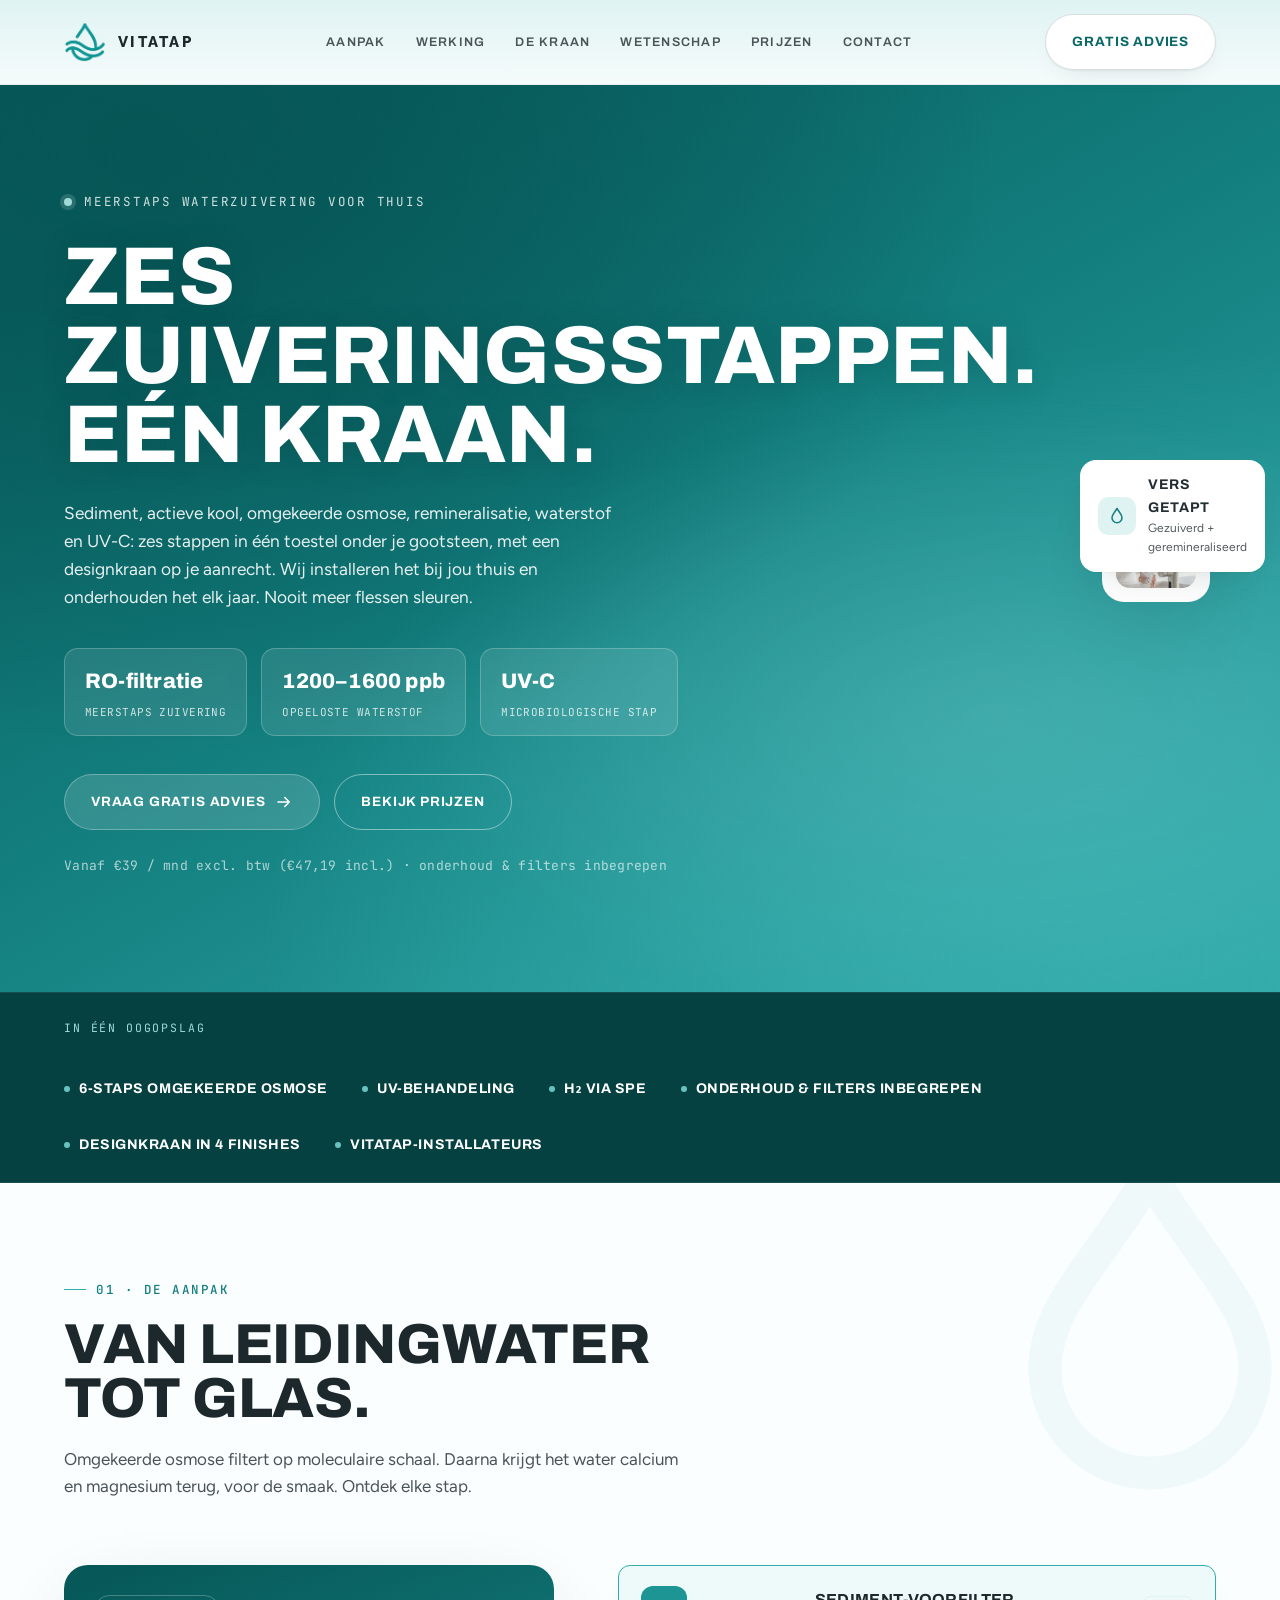
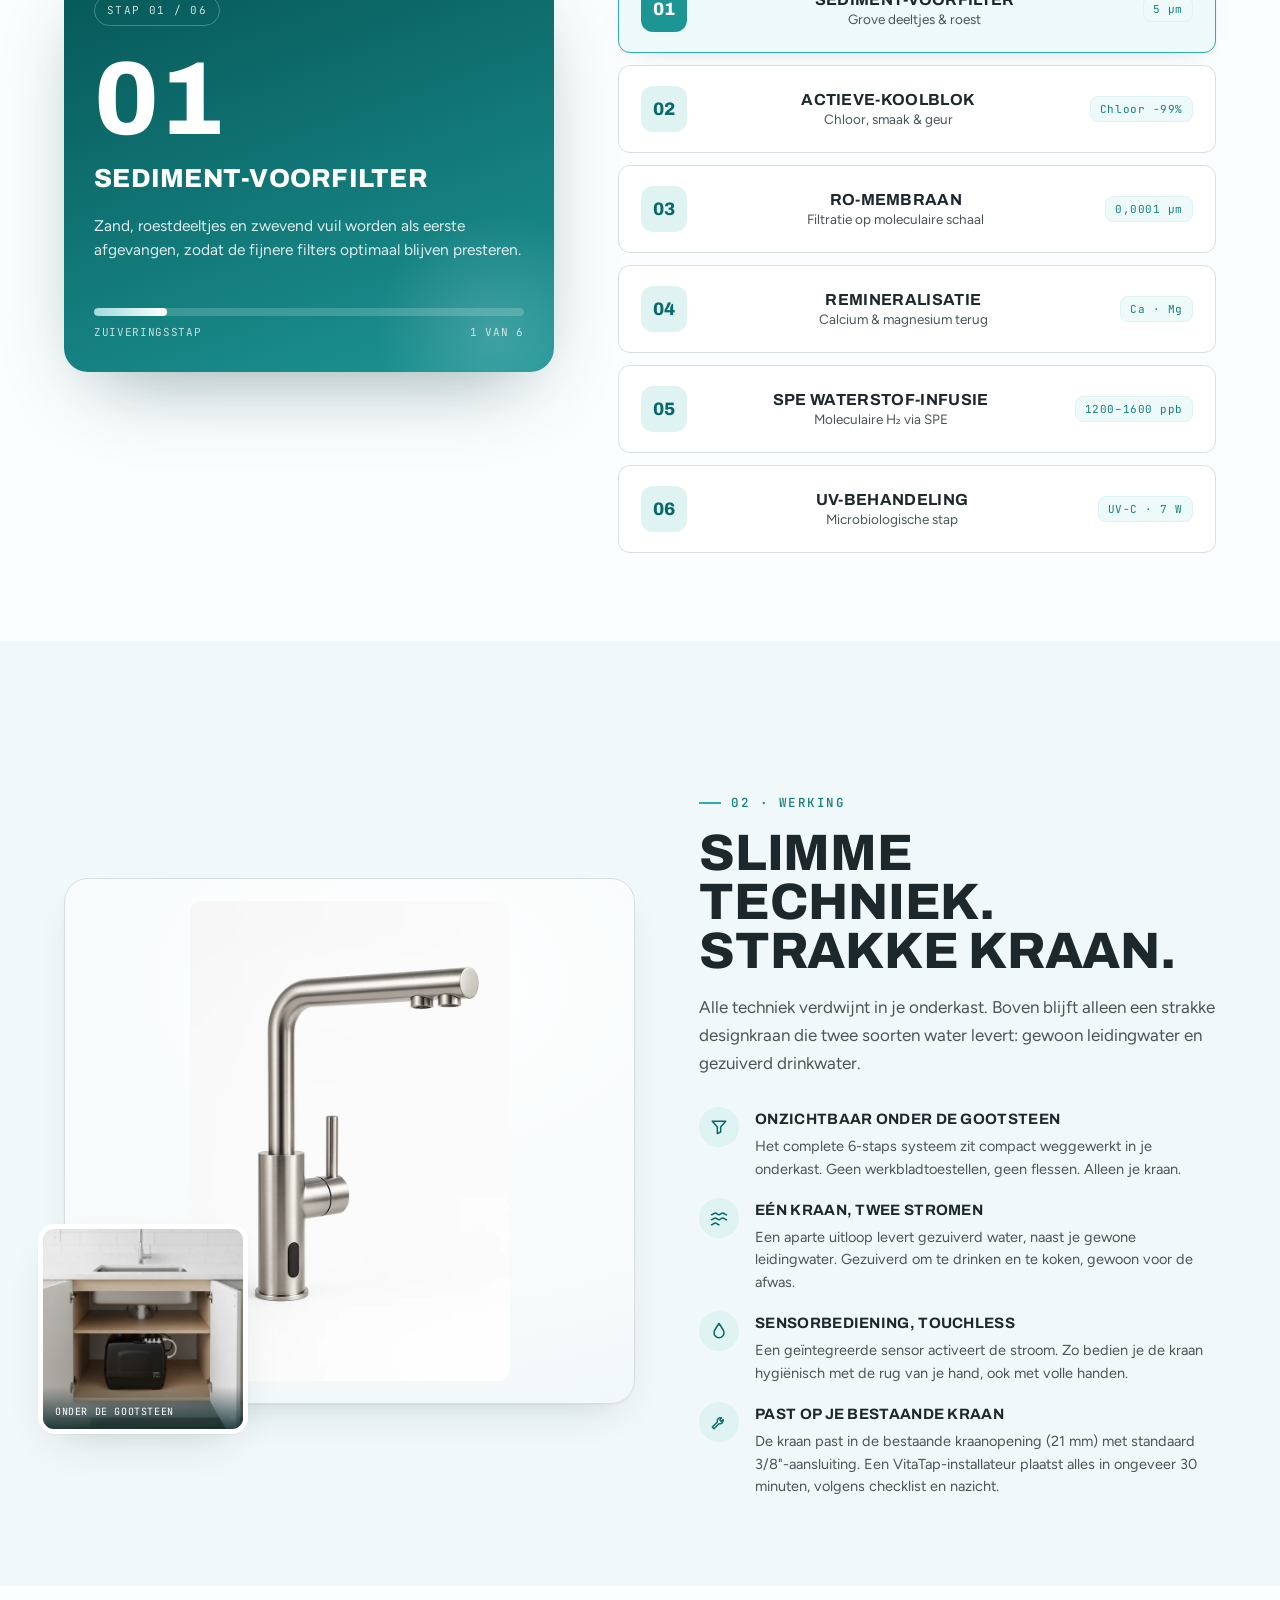
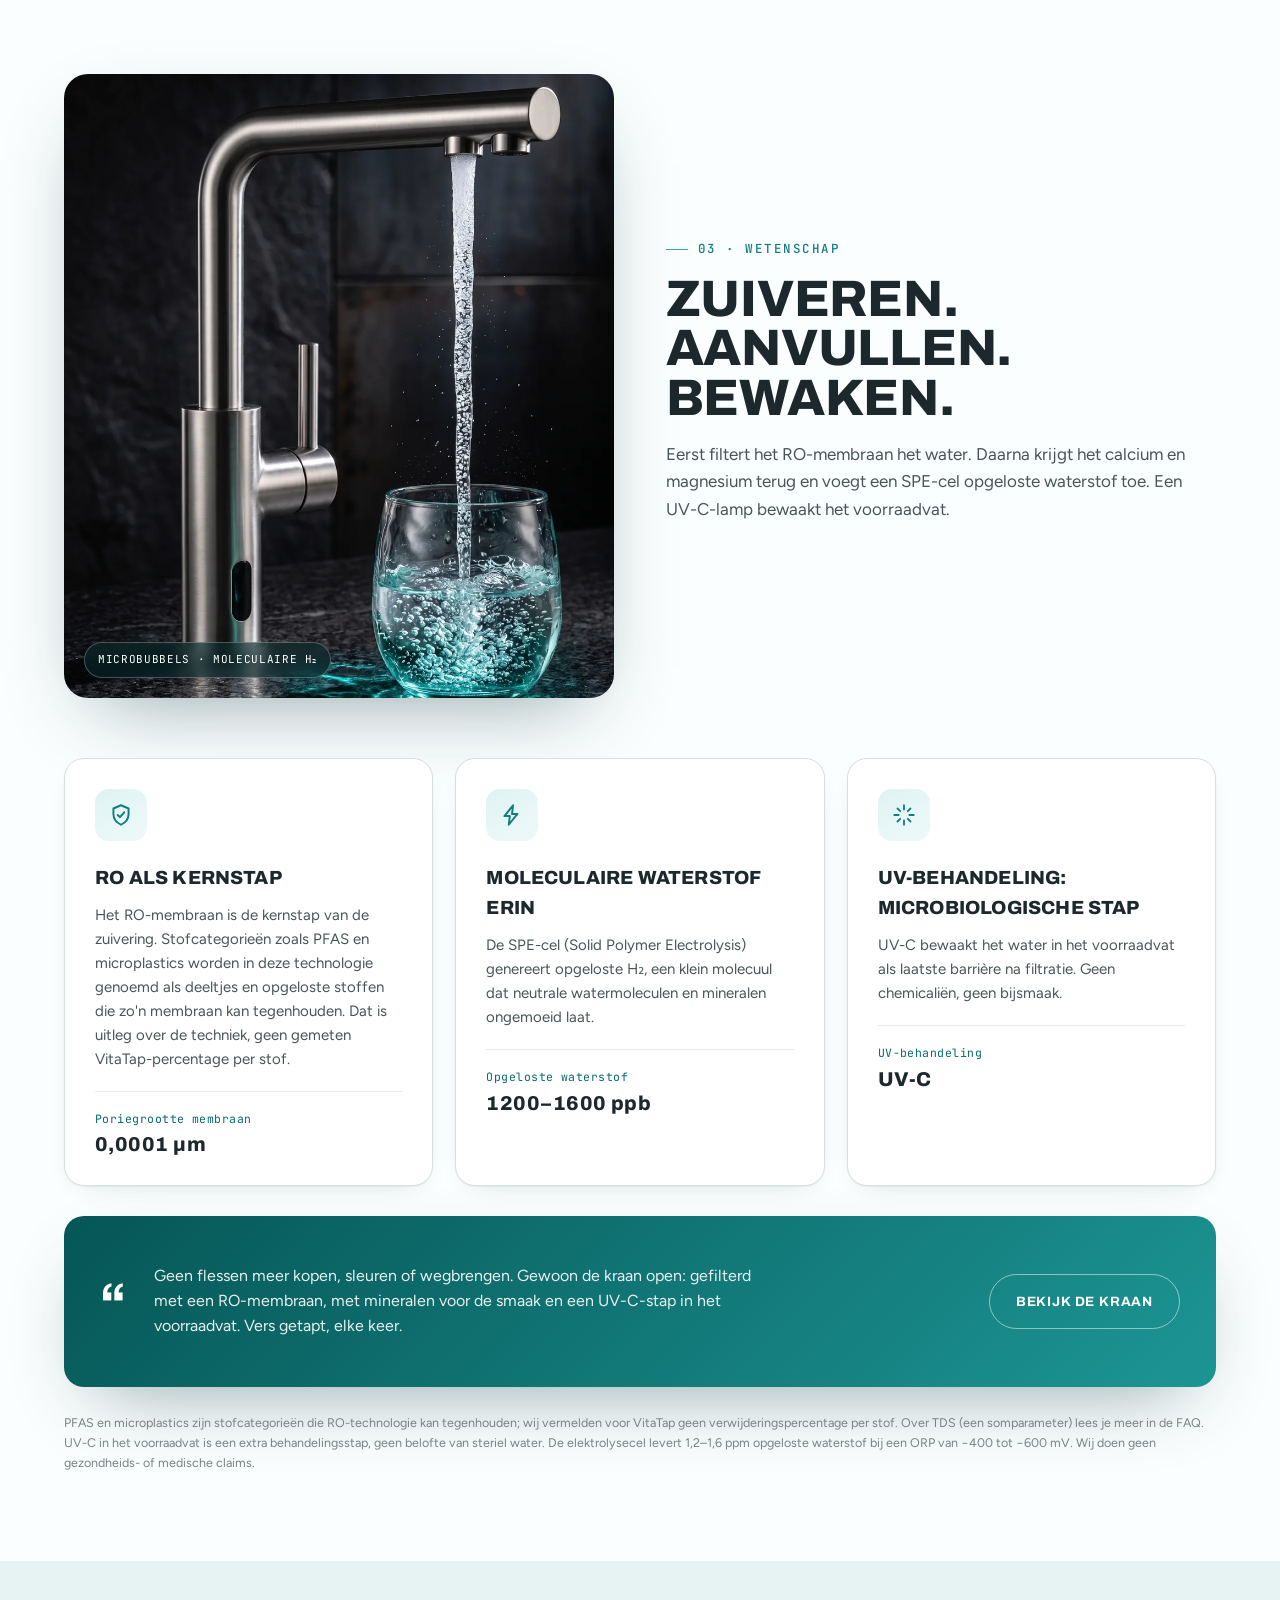
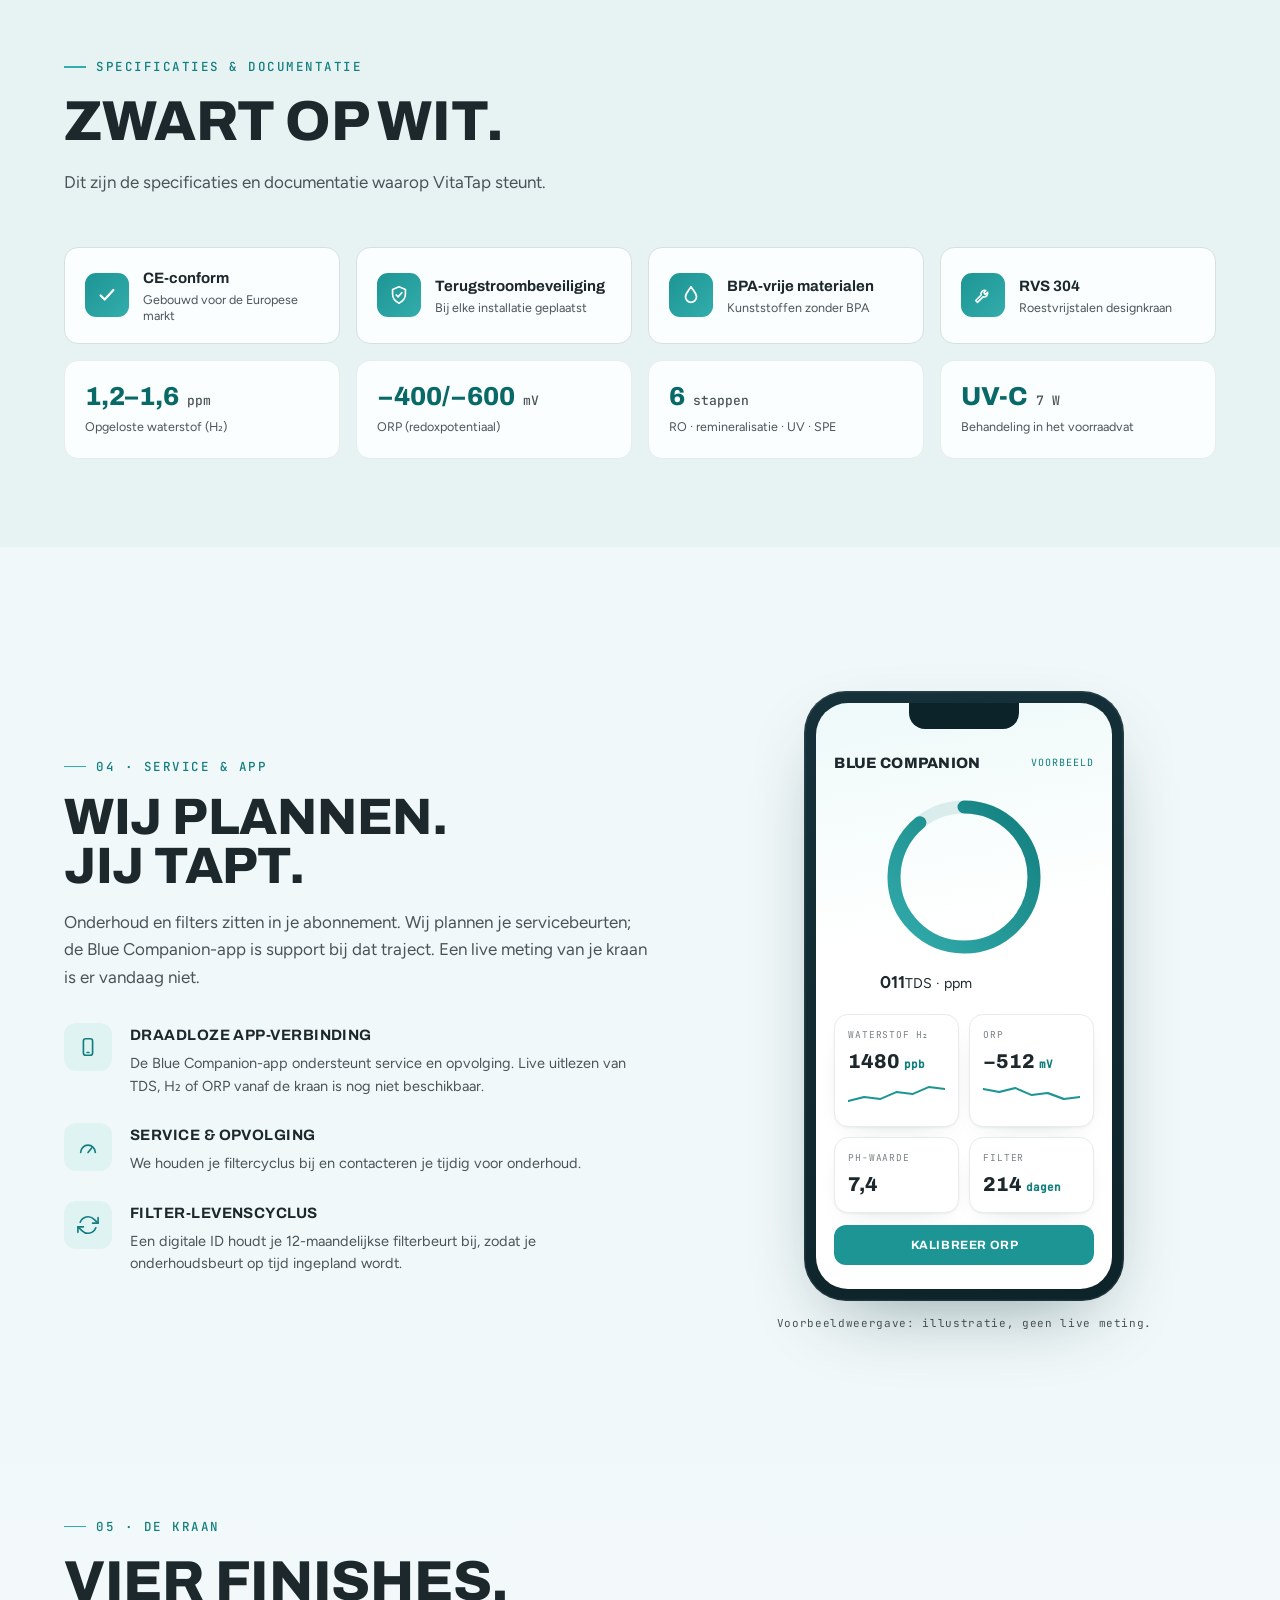
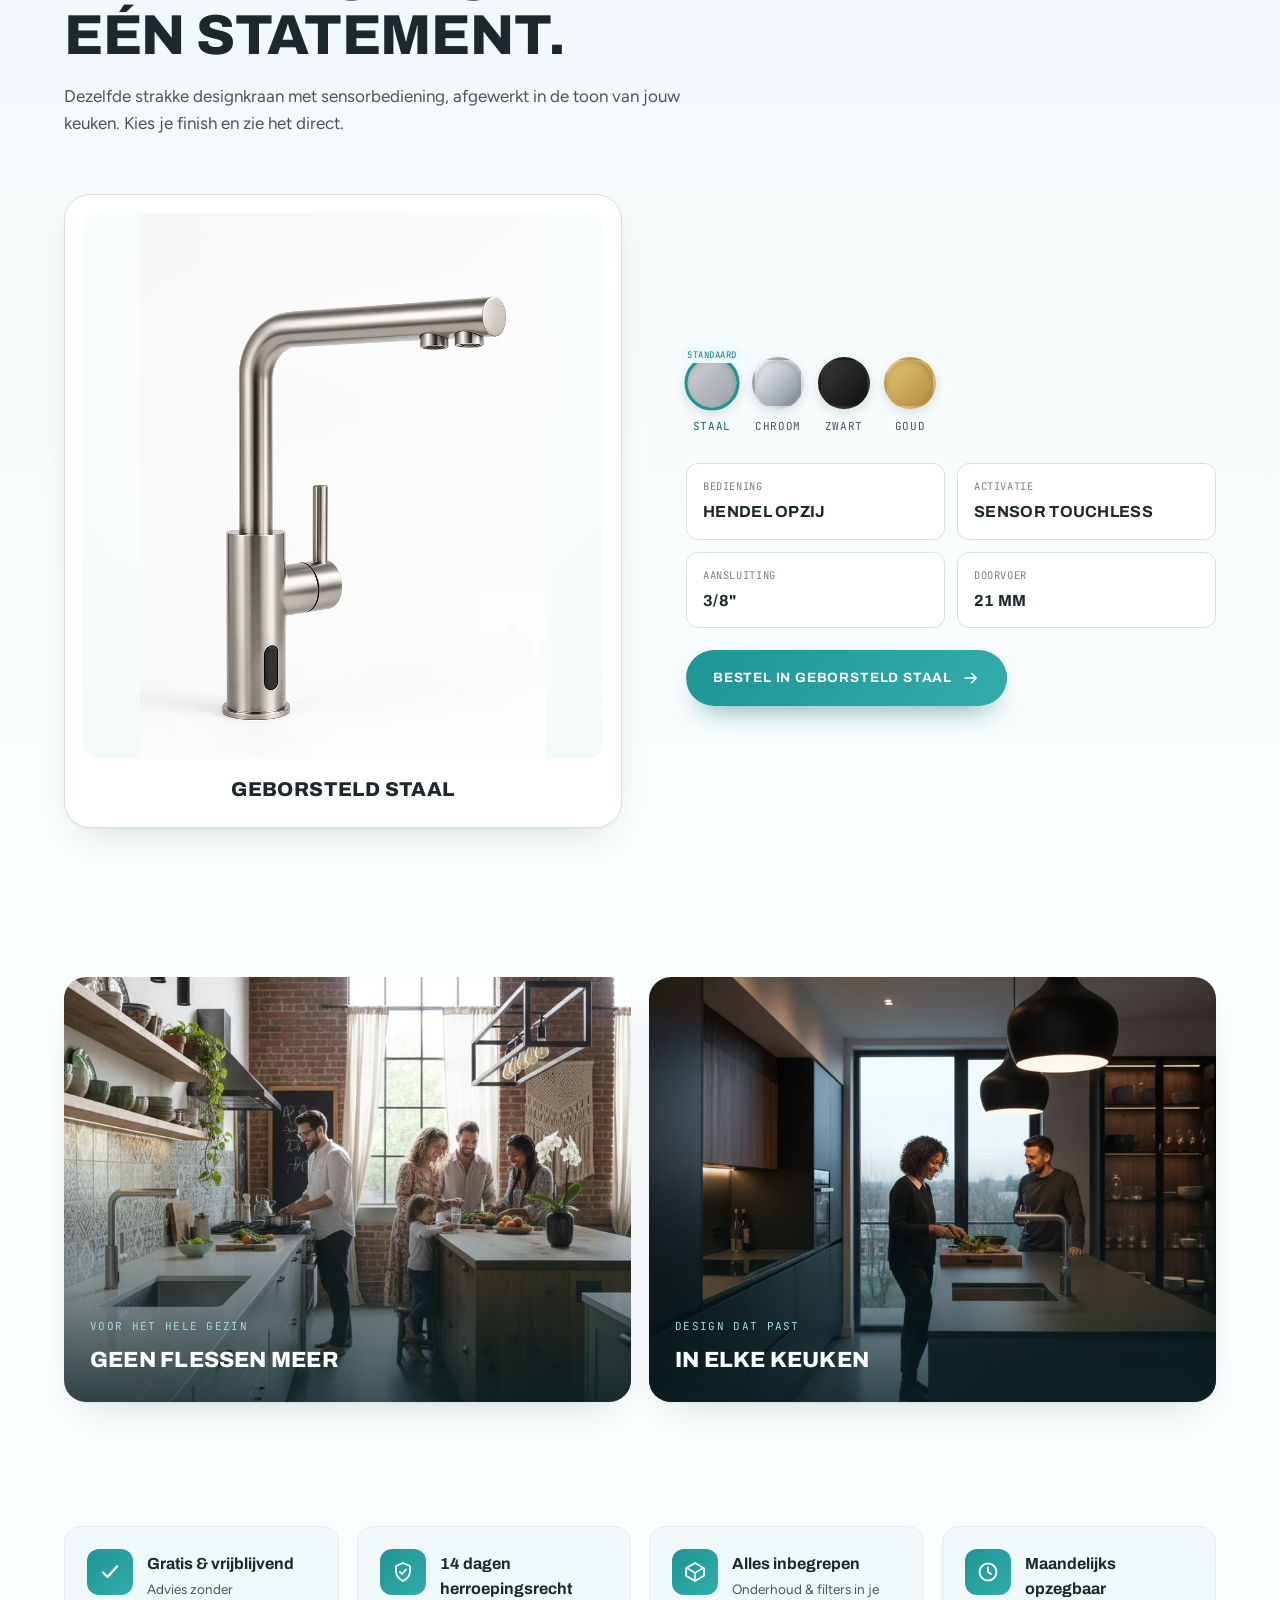
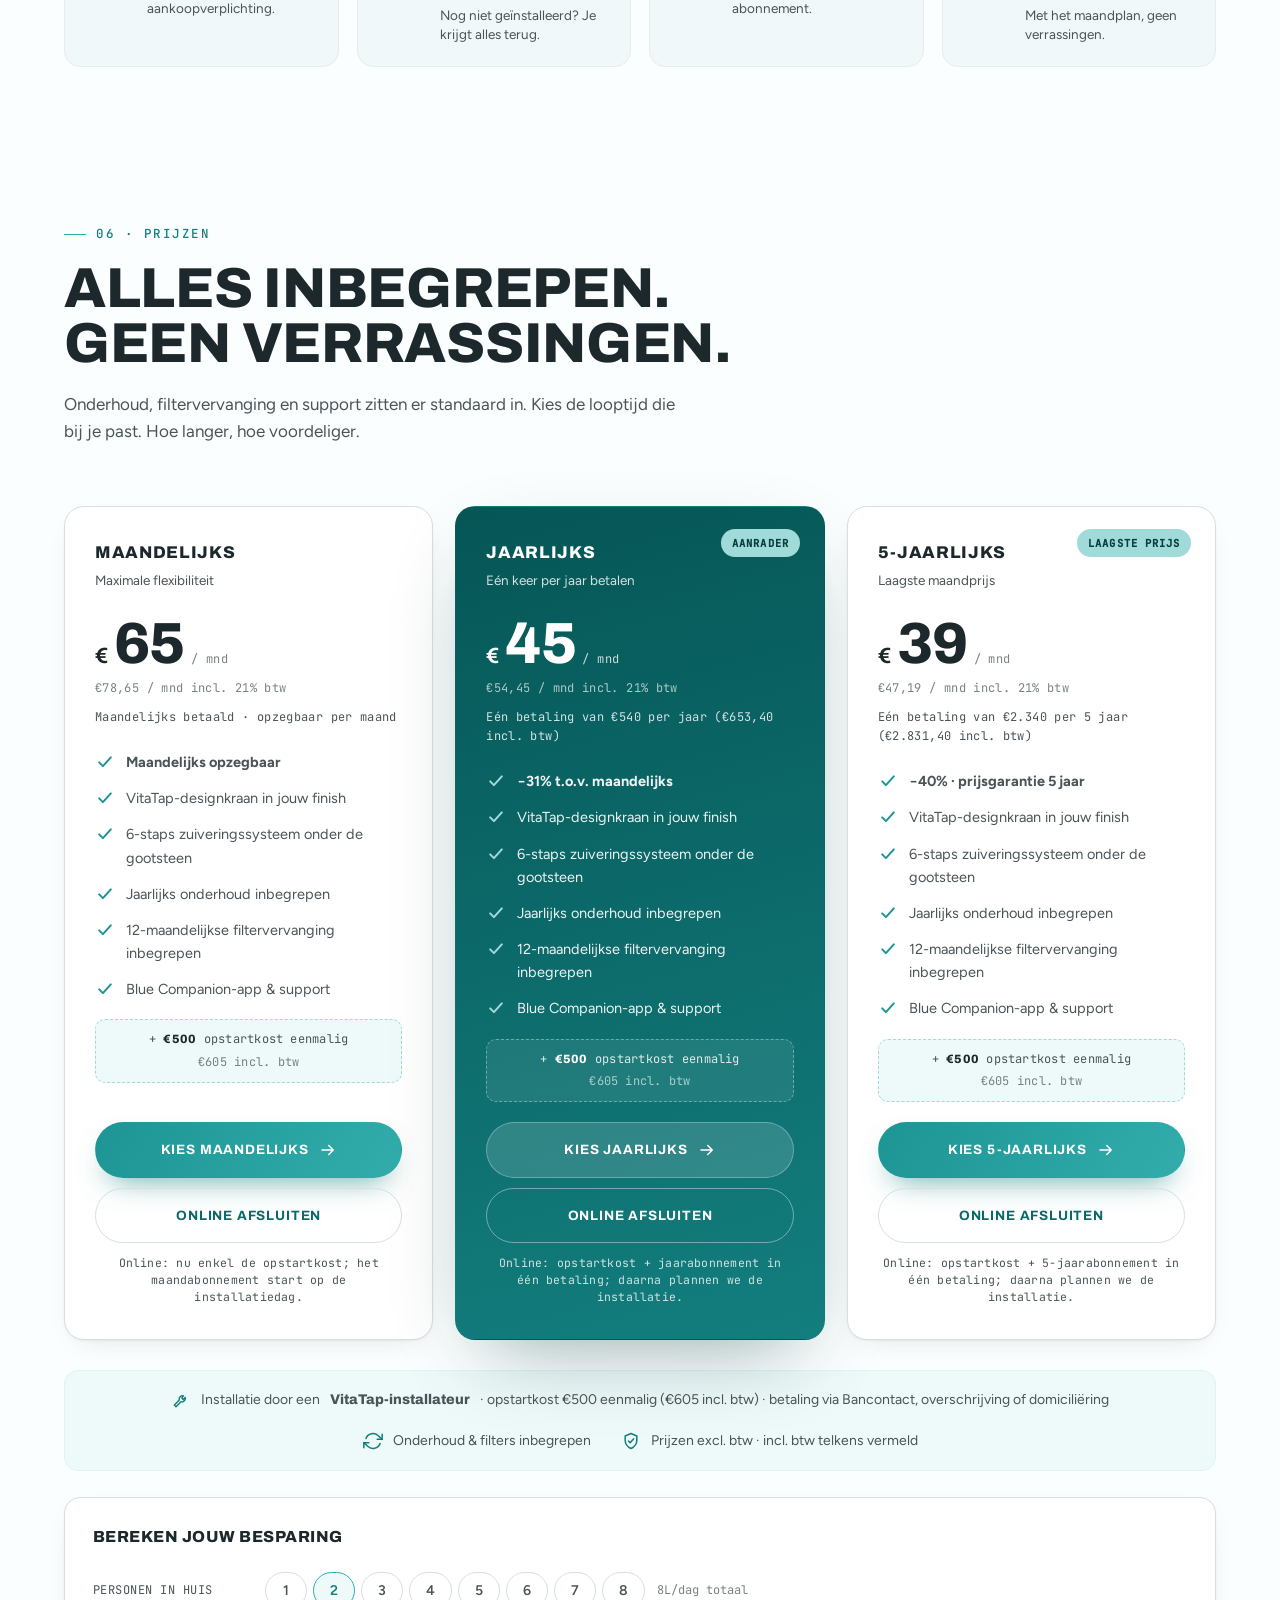
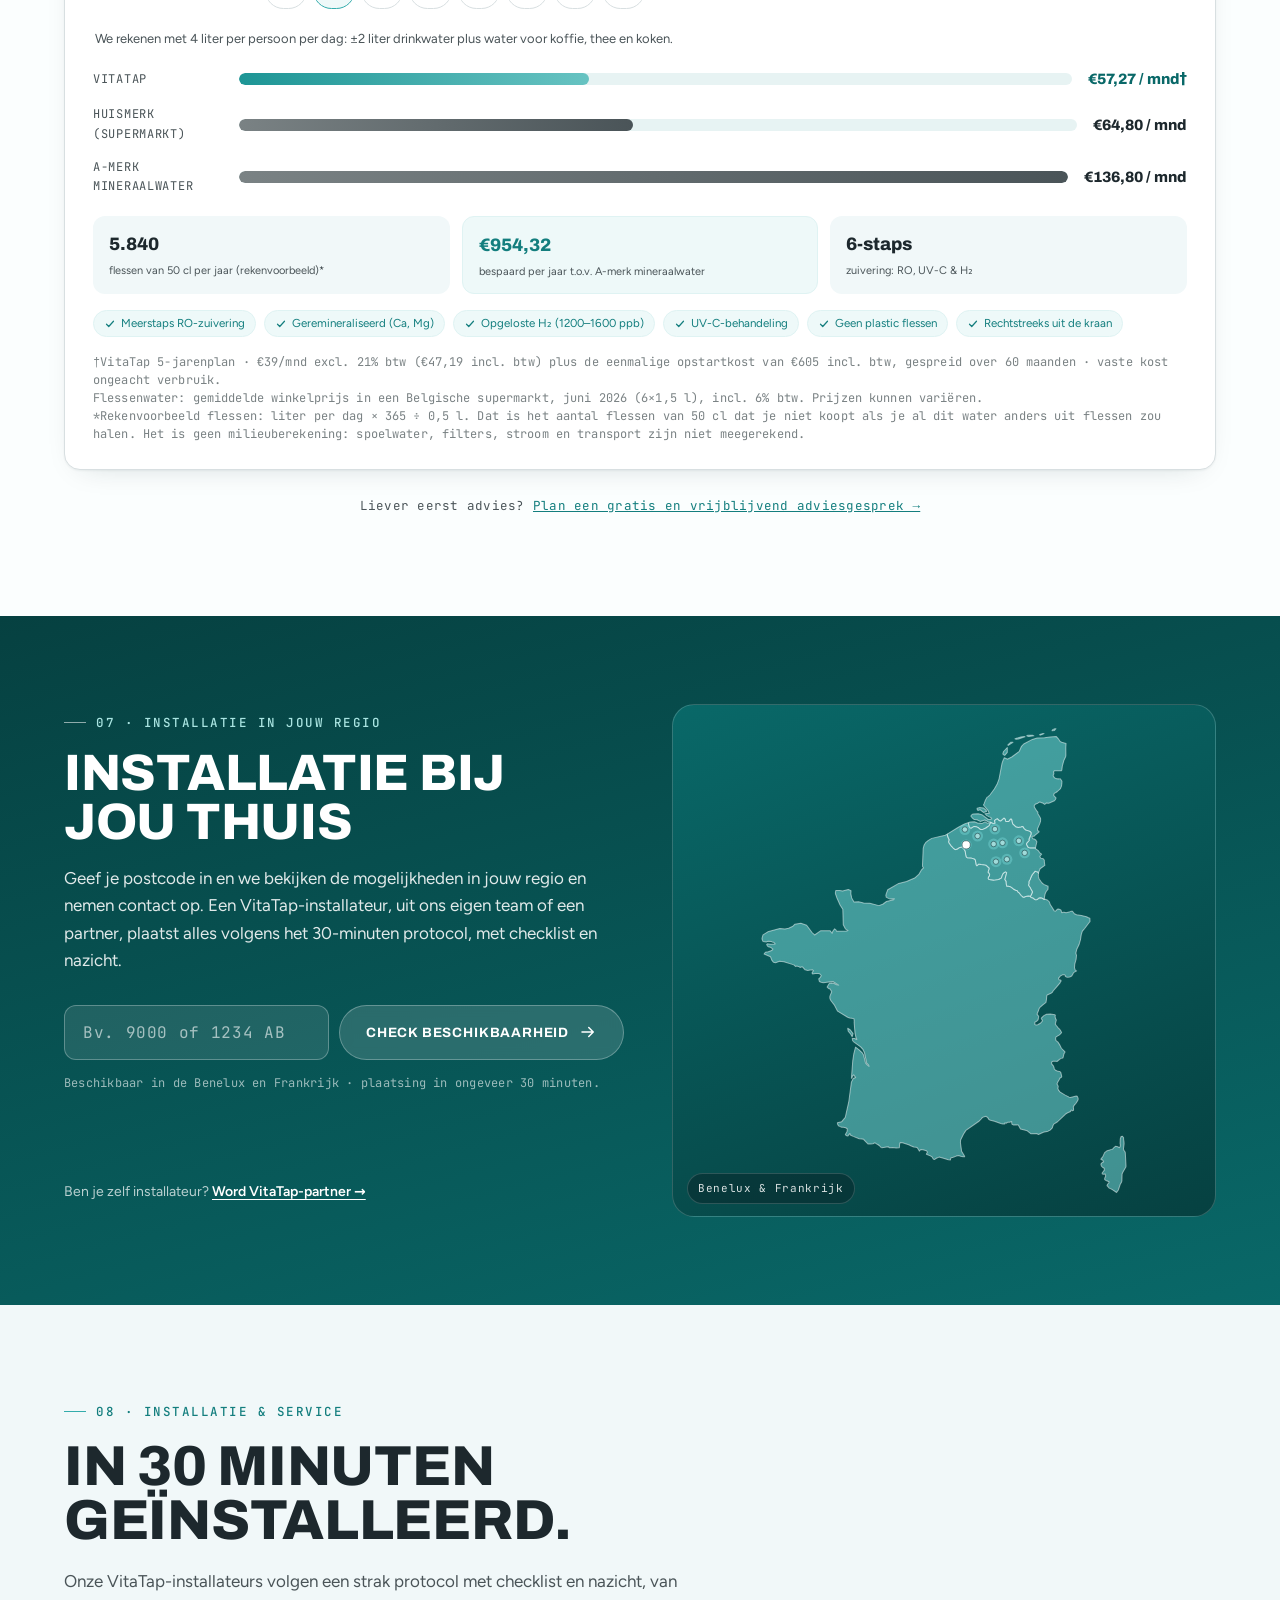
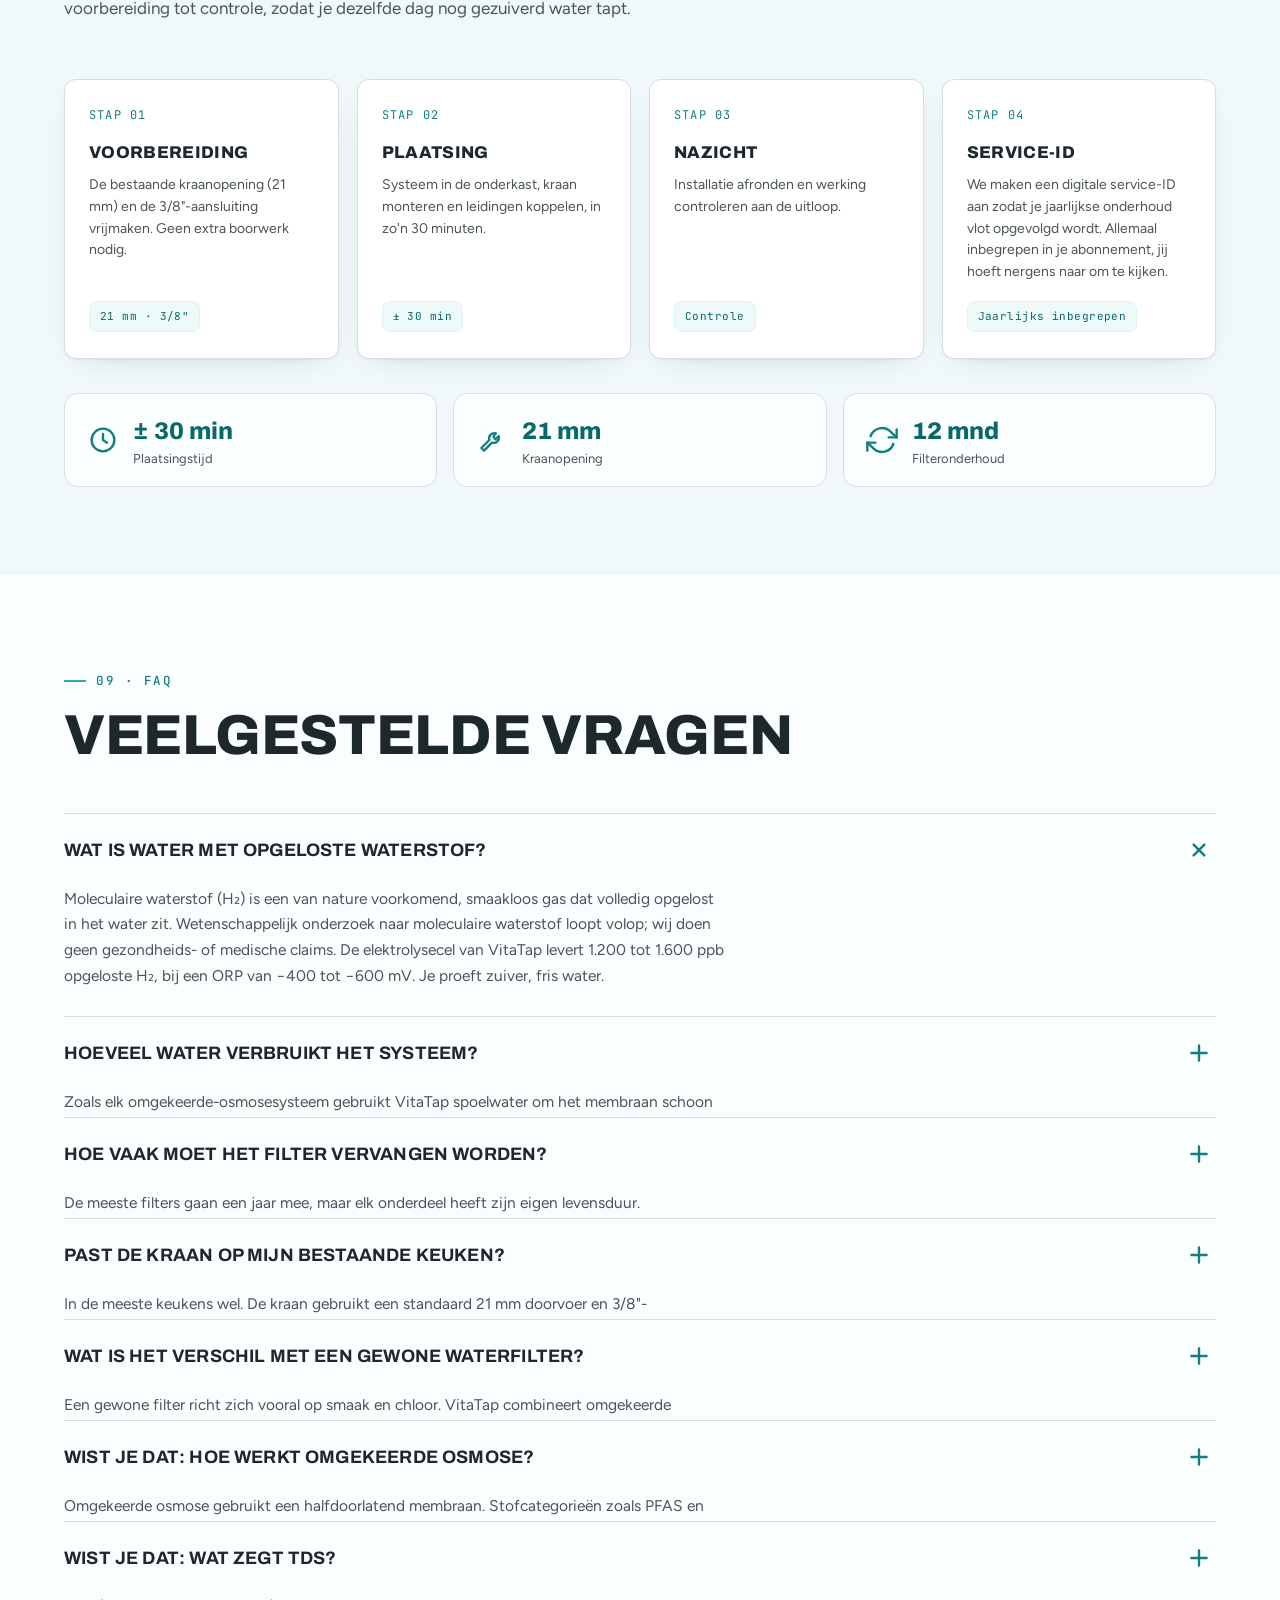
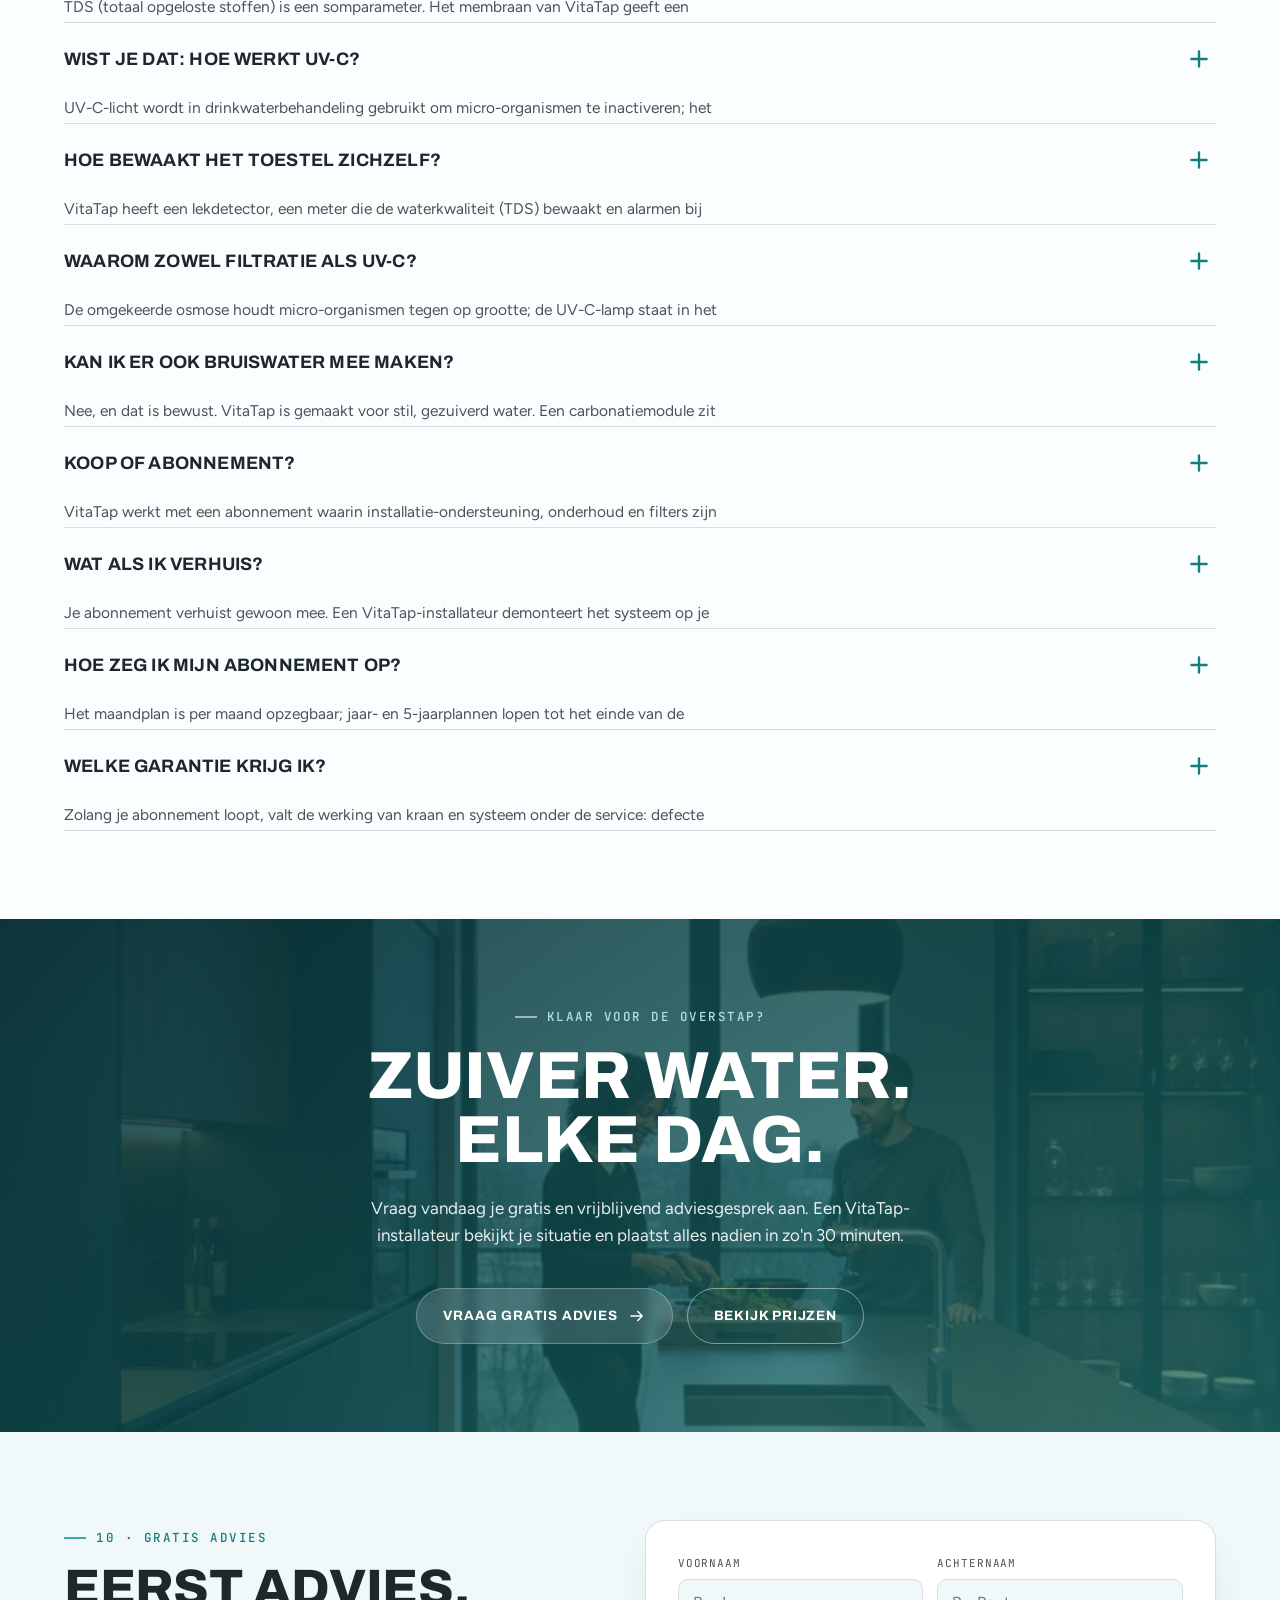
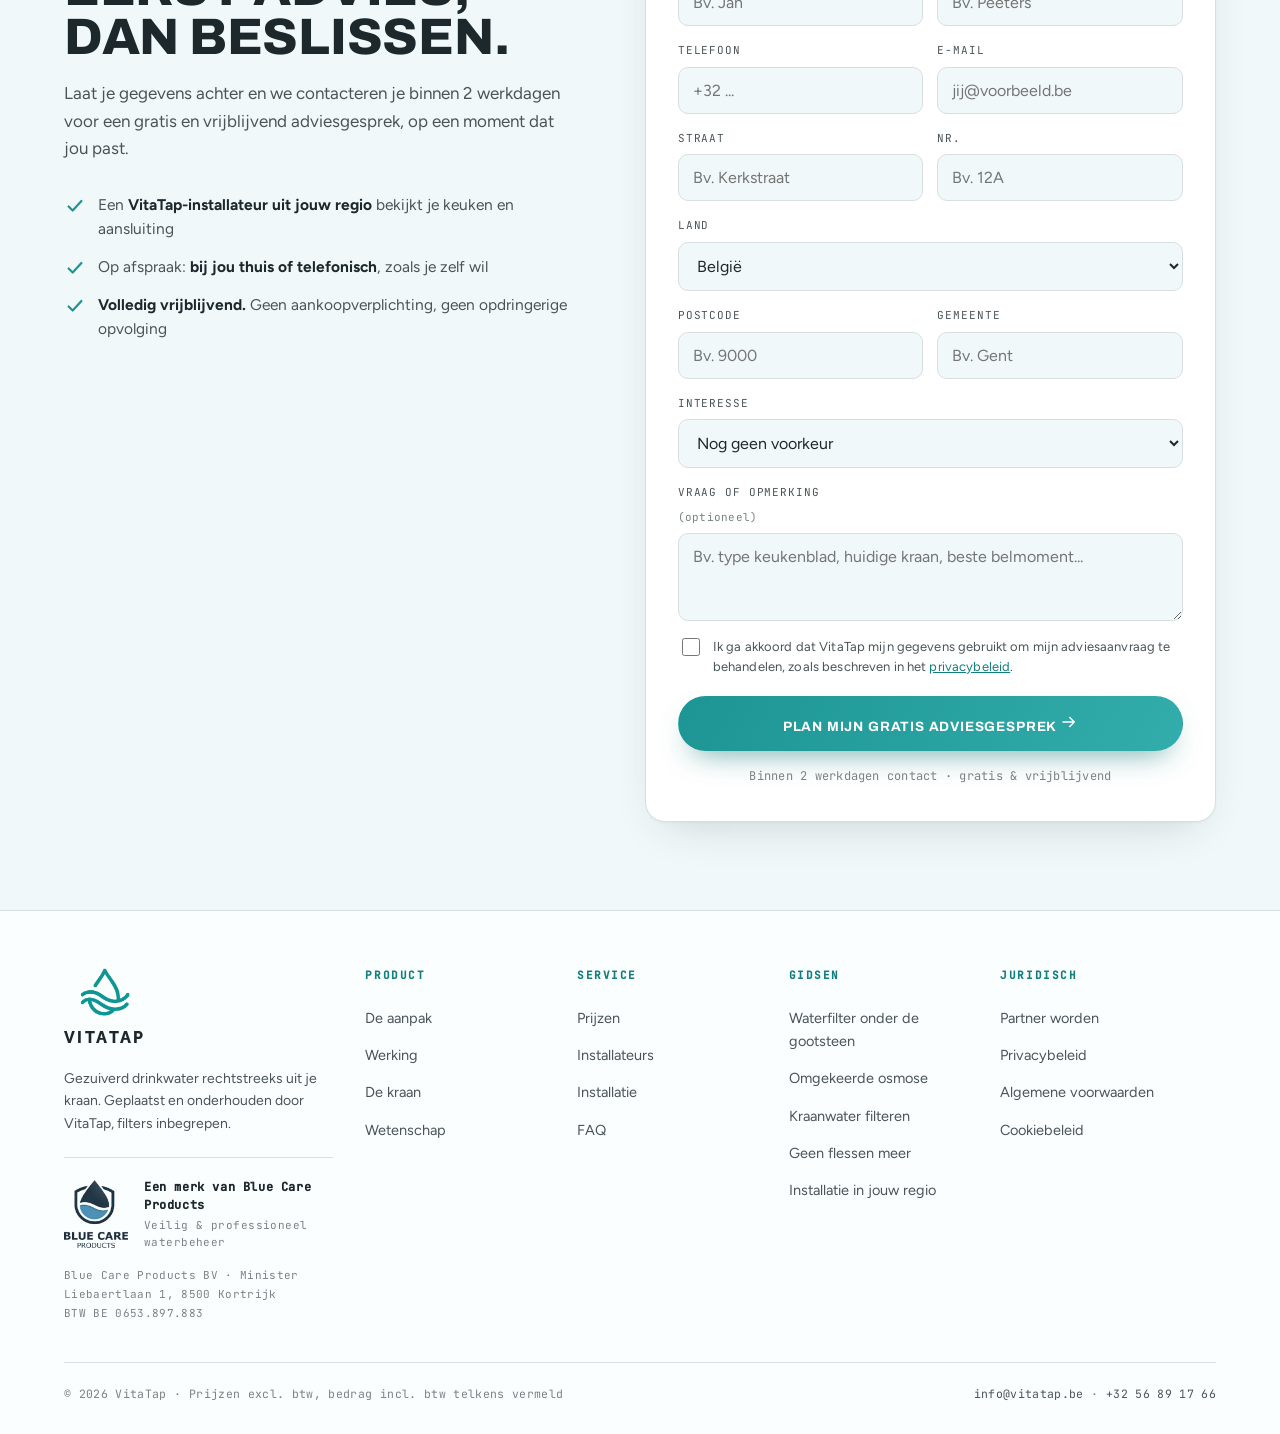
==== commit abe1c158: "Site: toestelwaarden zonder "volgens fabrikant"; elektrolysecel in plaats van "gemeten aan de uitloo" ====
--- a/index.html
+++ b/index.html
@@ -124,7 +124,7 @@
   ]
 }
 </script>
-<script type="application/ld+json" id="faq-ld">{"@context":"https://schema.org","@type":"FAQPage","mainEntity":[{"@type":"Question","name":"Wat is waterstofrijk water?","acceptedAnswer":{"@type":"Answer","text":"Moleculaire waterstof (H₂) is een van nature voorkomend, smaakloos gas dat volledig opgelost in het water zit. Wetenschappelijk onderzoek naar moleculaire waterstof loopt volop; wij doen geen gezondheids- of medische claims. Volgens de specificaties van de fabrikant bevat het water aan de uitloop 1.200 tot 1.600 ppb opgeloste H₂, bij een ORP van −400/−600 mV. Je proeft zuiver, fris water."}},{"@type":"Question","name":"Hoeveel water verbruikt het systeem?","acceptedAnswer":{"@type":"Answer","text":"Zoals elk omgekeerde-osmosesysteem gebruikt VitaTap spoelwater om het membraan schoon te houden."}},{"@type":"Question","name":"Hoe vaak moet het filter vervangen worden?","acceptedAnswer":{"@type":"Answer","text":"De meeste filters gaan een jaar mee, maar elk onderdeel heeft zijn eigen levensduur. Vuistregels: sedimentfilter 3–12 maanden (afhankelijk van waterkwaliteit), koolfilter en remineralisatiefilter elk jaar, UV-lamp elk jaar, RO-membraan elke 3 jaar. Al dit onderhoud zit in het abonnement inbegrepen. Wij houden bij wanneer vervanging nodig is en contacteren je tijdig."}},{"@type":"Question","name":"Past de kraan op mijn bestaande keuken?","acceptedAnswer":{"@type":"Answer","text":"In de meeste keukens wel. De kraan gebruikt een standaard 21 mm doorvoer en 3/8\"-aansluiting, en het systeem verdwijnt compact in je onderkast. Een VitaTap-installateur controleert dit vooraf."}},{"@type":"Question","name":"Wat is het verschil met een gewone waterfilter?","acceptedAnswer":{"@type":"Answer","text":"Een gewone filter richt zich vooral op smaak en chloor. VitaTap combineert omgekeerde osmose (RO) met remineralisatie en moleculaire waterstof (H₂), met een UV-C-behandelingsstap in het voorraadvat. En wij plaatsen en onderhouden het voor je: geen filter om zelf aan te denken."}},{"@type":"Question","name":"Wist je dat: hoe werkt omgekeerde osmose?","acceptedAnswer":{"@type":"Answer","text":"Omgekeerde osmose gebruikt een halfdoorlatend membraan. Stofcategorieën zoals PFAS en microplastics worden in de technologie vaak genoemd als deeltjes of opgeloste stoffen die zo'n membraan kan tegenhouden. Dat is uitleg over de techniek, geen gemeten VitaTap-percentage per stof."}},{"@type":"Question","name":"Wist je dat: wat zegt TDS?","acceptedAnswer":{"@type":"Answer","text":"TDS (totaal opgeloste stoffen) is een somparameter. Leveranciersmetingen van dit membraan geven een gemiddelde TDS-reductie van ca. 95% (fabrikant). Een laag TDS-getal alleen bewijst geen specifieke stofverwijdering, zoals van PFAS."}},{"@type":"Question","name":"Wist je dat: hoe werkt UV-C?","acceptedAnswer":{"@type":"Answer","text":"UV-C-licht wordt in drinkwaterbehandeling gebruikt om micro-organismen te inactiveren; het effect hangt af van dosis (intensiteit x blootstellingstijd) en installatie. Bij VitaTap staat de UV-C-lamp in het voorraadvat als extra microbiologische behandelingsstap na RO. Wij publiceren geen kill-% zonder leveranciersvalidatie."}},{"@type":"Question","name":"Waarom zowel filtratie als UV-C?","acceptedAnswer":{"@type":"Answer","text":"De omgekeerde osmose houdt micro-organismen tegen op grootte; de UV-C-lamp staat in het voorraadvat en bewaakt water dat daar klaarstaat. Dat is een architectuurkeuze, geen prestatiepercentage."}},{"@type":"Question","name":"Kan ik er ook bruiswater mee maken?","acceptedAnswer":{"@type":"Answer","text":"Nee, en dat is bewust. VitaTap is gemaakt voor stil, gezuiverd water. Een carbonatiemodule zit dus niet in het toestel. Wil je af en toe toch bruis, dan gebruik je je VitaTap-water gewoon in een los bruistoestel. Je vertrekt dan nog altijd van dezelfde gezuiverde basis."}},{"@type":"Question","name":"Koop of abonnement?","acceptedAnswer":{"@type":"Answer","text":"VitaTap werkt met een abonnement waarin installatie-ondersteuning, onderhoud en filters zijn inbegrepen. Zo blijft je water altijd op niveau zonder verrassingen. Een eenmalige opstartkost van €500 excl. btw (€605 incl. btw) dekt de installatie."}},{"@type":"Question","name":"Wat als ik verhuis?","acceptedAnswer":{"@type":"Answer","text":"Je abonnement verhuist gewoon mee. Een VitaTap-installateur demonteert het systeem op je oude adres en plaatst het opnieuw op je nieuwe adres. Je betaalt enkel de verplaatsing, geen nieuwe opstartkost. Eén telefoontje volstaat om dit in te plannen."}},{"@type":"Question","name":"Hoe zeg ik mijn abonnement op?","acceptedAnswer":{"@type":"Answer","text":"Het maandplan is per maand opzegbaar; jaar- en 5-jaarplannen lopen tot het einde van de gekozen periode en worden nooit stilzwijgend voor een nieuwe volledige termijn verlengd. Bij stopzetting komt een VitaTap-installateur het systeem netjes demonteren."}},{"@type":"Question","name":"Welke garantie krijg ik?","acceptedAnswer":{"@type":"Answer","text":"Zolang je abonnement loopt, valt de werking van kraan en systeem onder de service: defecte onderdelen worden hersteld of vervangen zonder extra kosten, en het jaarlijkse onderhoud met filtervervanging zit standaard inbegrepen."}}]}</script>
+<script type="application/ld+json" id="faq-ld">{"@context":"https://schema.org","@type":"FAQPage","mainEntity":[{"@type":"Question","name":"Wat is water met opgeloste waterstof?","acceptedAnswer":{"@type":"Answer","text":"Moleculaire waterstof (H₂) is een van nature voorkomend, smaakloos gas dat volledig opgelost in het water zit. Wetenschappelijk onderzoek naar moleculaire waterstof loopt volop; wij doen geen gezondheids- of medische claims. De elektrolysecel van VitaTap levert 1.200 tot 1.600 ppb opgeloste H₂, bij een ORP van −400 tot −600 mV. Je proeft zuiver, fris water."}},{"@type":"Question","name":"Hoeveel water verbruikt het systeem?","acceptedAnswer":{"@type":"Answer","text":"Zoals elk omgekeerde-osmosesysteem gebruikt VitaTap spoelwater om het membraan schoon te houden."}},{"@type":"Question","name":"Hoe vaak moet het filter vervangen worden?","acceptedAnswer":{"@type":"Answer","text":"De meeste filters gaan een jaar mee, maar elk onderdeel heeft zijn eigen levensduur. Vuistregels: sedimentfilter 3–12 maanden (afhankelijk van waterkwaliteit), koolfilter en remineralisatiefilter elk jaar, UV-lamp elk jaar, RO-membraan elke 3 jaar. Al dit onderhoud zit in het abonnement inbegrepen. Wij houden bij wanneer vervanging nodig is en contacteren je tijdig."}},{"@type":"Question","name":"Past de kraan op mijn bestaande keuken?","acceptedAnswer":{"@type":"Answer","text":"In de meeste keukens wel. De kraan gebruikt een standaard 21 mm doorvoer en 3/8\"-aansluiting, en het systeem verdwijnt compact in je onderkast. Een VitaTap-installateur controleert dit vooraf."}},{"@type":"Question","name":"Wat is het verschil met een gewone waterfilter?","acceptedAnswer":{"@type":"Answer","text":"Een gewone filter richt zich vooral op smaak en chloor. VitaTap combineert omgekeerde osmose (RO) met remineralisatie en moleculaire waterstof (H₂), met een UV-C-behandelingsstap in het voorraadvat. En wij plaatsen en onderhouden het voor je: geen filter om zelf aan te denken."}},{"@type":"Question","name":"Wist je dat: hoe werkt omgekeerde osmose?","acceptedAnswer":{"@type":"Answer","text":"Omgekeerde osmose gebruikt een halfdoorlatend membraan. Stofcategorieën zoals PFAS en microplastics worden in de technologie vaak genoemd als deeltjes of opgeloste stoffen die zo'n membraan kan tegenhouden. Dat is uitleg over de techniek, geen gemeten VitaTap-percentage per stof."}},{"@type":"Question","name":"Wist je dat: wat zegt TDS?","acceptedAnswer":{"@type":"Answer","text":"TDS (totaal opgeloste stoffen) is een somparameter. Het membraan van VitaTap geeft een gemiddelde TDS-reductie van ongeveer 95%. Een laag TDS-getal alleen bewijst geen specifieke stofverwijdering, zoals van PFAS."}},{"@type":"Question","name":"Wist je dat: hoe werkt UV-C?","acceptedAnswer":{"@type":"Answer","text":"UV-C-licht wordt in drinkwaterbehandeling gebruikt om micro-organismen te inactiveren; het effect hangt af van dosis (intensiteit x blootstellingstijd) en installatie. Bij VitaTap staat de UV-C-lamp in het voorraadvat als extra microbiologische behandelingsstap na RO."}},{"@type":"Question","name":"Hoe bewaakt het toestel zichzelf?","acceptedAnswer":{"@type":"Answer","text":"VitaTap heeft een lekdetector, een meter die de waterkwaliteit (TDS) bewaakt en alarmen bij een onderbroken watertoevoer, een storing van de UV-lamp en het einde van de filterlevensduur. Zo weet je meteen wanneer er iets aandacht vraagt."}},{"@type":"Question","name":"Waarom zowel filtratie als UV-C?","acceptedAnswer":{"@type":"Answer","text":"De omgekeerde osmose houdt micro-organismen tegen op grootte; de UV-C-lamp staat in het voorraadvat en bewaakt water dat daar klaarstaat. Dat is een architectuurkeuze, geen prestatiepercentage."}},{"@type":"Question","name":"Kan ik er ook bruiswater mee maken?","acceptedAnswer":{"@type":"Answer","text":"Nee, en dat is bewust. VitaTap is gemaakt voor stil, gezuiverd water. Een carbonatiemodule zit dus niet in het toestel. Wil je af en toe toch bruis, dan gebruik je je VitaTap-water gewoon in een los bruistoestel. Je vertrekt dan nog altijd van dezelfde gezuiverde basis."}},{"@type":"Question","name":"Koop of abonnement?","acceptedAnswer":{"@type":"Answer","text":"VitaTap werkt met een abonnement waarin installatie-ondersteuning, onderhoud en filters zijn inbegrepen. Zo blijft je water altijd op niveau zonder verrassingen. Een eenmalige opstartkost van €500 excl. btw (€605 incl. btw) dekt de installatie."}},{"@type":"Question","name":"Wat als ik verhuis?","acceptedAnswer":{"@type":"Answer","text":"Je abonnement verhuist gewoon mee. Een VitaTap-installateur demonteert het systeem op je oude adres en plaatst het opnieuw op je nieuwe adres. Je betaalt enkel de verplaatsing, geen nieuwe opstartkost. Eén telefoontje volstaat om dit in te plannen."}},{"@type":"Question","name":"Hoe zeg ik mijn abonnement op?","acceptedAnswer":{"@type":"Answer","text":"Het maandplan is per maand opzegbaar; jaar- en 5-jaarplannen lopen tot het einde van de gekozen periode en worden nooit stilzwijgend voor een nieuwe volledige termijn verlengd. Bij stopzetting komt een VitaTap-installateur het systeem netjes demonteren."}},{"@type":"Question","name":"Welke garantie krijg ik?","acceptedAnswer":{"@type":"Answer","text":"Zolang je abonnement loopt, valt de werking van kraan en systeem onder de service: defecte onderdelen worden hersteld of vervangen zonder extra kosten, en het jaarlijkse onderhoud met filtervervanging zit standaard inbegrepen."}}]}</script>
   <!-- Analytics (privacy-first, geen cookies, geen banner nodig).
        Activeren: 1) account op plausible.io voor domein vitatap.be
                   2) onderstaande regel uncommenten en herbouwen (node build.js)
@@ -132,11 +132,11 @@
   -->
 </head>
 <body>
-<div id="root"><!--PRERENDER_START--><a class="skip-link" href="#main">Naar inhoud</a><header class="site-header"><div class="wrap header-inner"><a class="brand" href="#top" aria-label="VitaTap home"><img class="logo" src="assets/vitatap-mark.png" alt="VitaTap" width="180" height="171" decoding="async"><span class="wordmark">VitaTap</span></a><nav class="nav"><a href="#aanpak">Aanpak</a><a href="#werking">Werking</a><a href="#kraan">De Kraan</a><a href="#wetenschap">Wetenschap</a><a href="#prijzen">Prijzen</a><a href="#contact">Contact</a></nav><a class="btn header-cta" href="#contact">Gratis advies</a><button class="menu-btn" aria-label="Open menu" aria-expanded="false"><svg width="26" height="26" viewBox="0 0 24 24" fill="none"><path d="M4 7h16M4 12h16M4 17h16" stroke="currentColor" stroke-width="2" stroke-linecap="round"></path></svg></button></div><div class="mobile-menu" style="opacity: 0; visibility: hidden; transform: translateY(-10px); pointer-events: none;"><nav><a href="#aanpak">Aanpak</a><a href="#werking">Werking</a><a href="#kraan">De Kraan</a><a href="#wetenschap">Wetenschap</a><a href="#prijzen">Prijzen</a><a href="#contact">Contact</a></nav><a class="btn btn-primary" href="#contact">Vraag gratis advies <svg viewBox="0 0 24 24" fill="none" class="arr" width="18" height="18"><path d="M4 12h15m0 0-6-6m6 6-6 6" stroke="currentColor" stroke-width="2" stroke-linecap="round" stroke-linejoin="round"></path></svg></a><div class="mobile-contact"><a href="tel:+3256891766">Bel +32 56 89 17 66</a></div></div></header><main id="main"><section class="hero" id="top"><div class="wrap hero-grid"><div class="hero-copy"><p class="hero-eyebrow"><span class="dot"></span> Meerstaps waterzuivering voor thuis</p><h1 class="display">Zes zuiveringsstappen. Eén kraan.</h1><p class="hero-sub">Sediment, actieve kool, omgekeerde osmose, remineralisatie, waterstof en UV-C: zes stappen in één toestel onder je gootsteen, met een designkraan op je aanrecht. Wij installeren het bij jou thuis en onderhouden het elk jaar. Nooit meer flessen sleuren.</p><div class="hero-stats"><div class="stat-chip reveal" style="transition-delay: 0s;"><div class="val">RO-filtratie</div><div class="cap">Meerstaps zuivering</div></div><div class="stat-chip reveal" style="transition-delay: 0.05s;"><div class="val">1200–1600 ppb</div><div class="cap">H₂ volgens fabrikant</div></div><div class="stat-chip reveal" style="transition-delay: 0.1s;"><div class="val">UV-C</div><div class="cap">Microbiologische stap</div></div></div><div class="hero-actions"><a class="btn btn-primary solid-white" href="#contact">Vraag gratis advies <svg viewBox="0 0 24 24" fill="none" class="arr" width="18" height="18"><path d="M4 12h15m0 0-6-6m6 6-6 6" stroke="currentColor" stroke-width="2" stroke-linecap="round" stroke-linejoin="round"></path></svg></a><a class="btn btn-ghost" href="#prijzen">Bekijk prijzen</a></div><p class="hero-fine">Vanaf €39 / mnd excl. btw (€47,19 incl.) · onderhoud &amp; filters inbegrepen · specificaties volgens fabrikant</p></div><div class="hero-media"><div class="hero-card"><span class="hero-finish-tag">Geborsteld staal</span><div class="frame"><img src="assets/hero-lifestyle.webp" alt="Vrouw vult een glas met gezuiverd water aan de VitaTap-kraan" width="760" height="1351" loading="eager" fetchpriority="high" decoding="async"></div><div class="hero-badge"><span class="ico"><svg viewBox="0 0 24 24" fill="none" width="20" height="20"><path d="M12 3c3 5 6 7.5 6 11a6 6 0 1 1-12 0c0-3.5 3-6 6-11Z" stroke="currentColor" stroke-width="1.9" stroke-linejoin="round"></path></svg></span><div><div class="t">Vers getapt</div><div class="s">Gezuiverd + geremineraliseerd</div></div></div></div></div></div></section><div class="trust"><div class="wrap" data-comment-anchor="d1878b9bf1-div-122-7"><span class="label">In één oogopslag</span><div class="items"><span><span class="d"></span><b>6-staps omgekeerde osmose</b></span><span><span class="d"></span><b>UV-behandeling</b></span><span><span class="d"></span><b>H₂ via SPE</b></span><span><span class="d"></span><b>Onderhoud &amp; filters inbegrepen</b></span><span><span class="d"></span><b>Designkraan in 4 finishes</b></span><span><span class="d"></span><b>VitaTap-installateurs</b></span></div></div></div><section class="section bg-paper" id="aanpak"><svg viewBox="0 0 24 24" fill="none" class="watermark" style="width: 420px; height: 420px; top: -60px; right: -80px;"><path d="M12 3c3 5 6 7.5 6 11a6 6 0 1 1-12 0c0-3.5 3-6 6-11Z" stroke="currentColor" stroke-width="1.9" stroke-linejoin="round"></path></svg><div class="wrap"><div class="sec-head reveal" style="transition-delay: 0.15000000000000002s;"><p class="eyebrow">01 · De aanpak</p><h2 class="display">Van leidingwater<br>tot glas.</h2><p class="lead">Omgekeerde osmose filtert op moleculaire schaal. Daarna krijgt het water calcium en magnesium terug, voor de smaak. Ontdek elke stap.</p></div><div class="steps-layout"><div class="steps-sticky"><div class="flow-visual"><span class="ring"></span><span class="flow-pill">Stap 01 / 06</span><div class="flow-head"><div class="flow-num">01</div></div><div class="flow-name">Sediment-voorfilter</div><p class="flow-desc">Zand, roestdeeltjes en zwevend vuil worden als eerste afgevangen, zodat de fijnere filters optimaal blijven presteren.</p><div class="flow-meter"><div class="bar"><div class="fill" style="width: 17%;"></div></div><div class="lab"><span>Zuiveringsstap</span><span>1 van 6</span></div></div></div></div><div class="step-list"><button class="step-item active reveal" style="transition-delay: 0.2s;"><span class="idx">01</span><span><span class="st-name">Sediment-voorfilter</span><span class="st-sub">Grove deeltjes &amp; roest</span></span><span class="st-tag">5 µm</span></button><button class="step-item reveal" style="transition-delay: 0.25s;"><span class="idx">02</span><span><span class="st-name">Actieve-koolblok</span><span class="st-sub">Chloor, smaak &amp; geur</span></span><span class="st-tag">Carbon</span></button><button class="step-item reveal" style="transition-delay: 0s;"><span class="idx">03</span><span><span class="st-name">RO-membraan</span><span class="st-sub">Filtratie op moleculaire schaal</span></span><span class="st-tag">0,0001 µm</span></button><button class="step-item reveal" style="transition-delay: 0.05s;"><span class="idx">04</span><span><span class="st-name">Remineralisatie</span><span class="st-sub">Calcium &amp; magnesium terug</span></span><span class="st-tag">pH 7,2–7,8</span></button><button class="step-item reveal" style="transition-delay: 0.1s;"><span class="idx">05</span><span><span class="st-name">SPE Waterstof-infusie</span><span class="st-sub">Moleculaire H₂ via SPE</span></span><span class="st-tag">1200–1600 ppb</span></button><button class="step-item reveal" style="transition-delay: 0.15000000000000002s;"><span class="idx">06</span><span><span class="st-name">UV-behandeling</span><span class="st-sub">Microbiologische stap</span></span><span class="st-tag">UV-C · 7 W</span></button></div></div></div></section><section class="section bg-paper2" id="werking"><div class="wrap"><div class="werking-grid"><div class="werking-visual"><div class="werking-faucet reveal" style="transition-delay: 0.2s;"><img src="assets/finish-steel.webp" alt="VitaTap-designkraan in geborsteld staal met een aparte uitloop voor gezuiverd water" width="760" height="1140" loading="lazy" decoding="async"></div><div class="werking-filter"><img src="assets/under-sink-filter.webp" alt="Het 6-staps zuiveringssysteem onder de gootsteen" width="900" height="900" loading="lazy" decoding="async"><span class="cap">Onder de gootsteen</span></div></div><div class="werking-copy"><p class="eyebrow">02 · Werking</p><h2 class="display" style="margin-top: 16px;">Slimme techniek.<br>Strakke kraan.</h2><p class="lead" style="margin-top: 18px;">Alle techniek verdwijnt in je onderkast. Boven blijft alleen een strakke designkraan die twee soorten water levert: gewoon leidingwater en gezuiverd drinkwater.</p><div class="werk-steps"><div class="werk-step reveal" style="transition-delay: 0.25s;"><span class="n"><svg viewBox="0 0 24 24" fill="none" width="20" height="20"><path d="M4 5h16l-6 7v6l-4 2v-8L4 5Z" stroke="currentColor" stroke-width="1.8" stroke-linejoin="round"></path></svg></span><div><h4>Onzichtbaar onder de gootsteen</h4><p>Het complete 6-staps systeem zit compact weggewerkt in je onderkast. Geen werkbladtoestellen, geen flessen. Alleen je kraan.</p></div></div><div class="werk-step reveal" style="transition-delay: 0s;"><span class="n"><svg viewBox="0 0 24 24" fill="none" width="20" height="20"><path d="M3 8c2 0 2.5-2 4.5-2S10 8 12 8s2.5-2 4.5-2S19 8 21 8M3 14c2 0 2.5-2 4.5-2S10 14 12 14s2.5-2 4.5-2S19 14 21 14M3 20c2 0 2.5-2 4.5-2S10 20 12 20" stroke="currentColor" stroke-width="1.8" stroke-linecap="round"></path></svg></span><div><h4>Eén kraan, twee stromen</h4><p>Een aparte uitloop levert gezuiverd water, naast je gewone leidingwater. Gezuiverd om te drinken en te koken, gewoon voor de afwas.</p></div></div><div class="werk-step reveal" style="transition-delay: 0.05s;"><span class="n"><svg viewBox="0 0 24 24" fill="none" width="20" height="20"><path d="M12 3c3 5 6 7.5 6 11a6 6 0 1 1-12 0c0-3.5 3-6 6-11Z" stroke="currentColor" stroke-width="1.9" stroke-linejoin="round"></path></svg></span><div><h4>Sensorbediening, touchless</h4><p>Een geïntegreerde sensor activeert de stroom. Zo bedien je de kraan hygiënisch met de rug van je hand, ook met volle handen.</p></div></div><div class="werk-step reveal" style="transition-delay: 0.1s;"><span class="n"><svg viewBox="0 0 24 24" fill="none" width="20" height="20"><path d="M15 7a4 4 0 0 0-5 5L4 18l2 2 6-6a4 4 0 0 0 5-5l-2.5 2.5L13 9.5 15 7Z" stroke="currentColor" stroke-width="1.7" stroke-linejoin="round"></path></svg></span><div><h4>Past op je bestaande kraan</h4><p>De kraan past in de bestaande kraanopening (21 mm) met standaard 3/8"-aansluiting. Een VitaTap-installateur plaatst alles in ongeveer 30 minuten, volgens checklist en nazicht.</p></div></div></div></div></div></div></section><section class="section bg-paper" id="wetenschap"><div class="wrap"><div class="sci-feature"><div class="sci-shot reveal" style="transition-delay: 0.15000000000000002s;"><img src="assets/dark-teal-pour.webp" alt="Waterstofrijk water met micro-bubbels stroomt uit de VitaTap-kraan" width="1000" height="1501" loading="lazy" decoding="async"><span class="tag">Microbubbels · moleculaire H₂</span></div><div class="sec-head reveal" style="transition-delay: 0.2s;"><p class="eyebrow">03 · Wetenschap</p><h2 class="display" style="margin-top: 16px;">Zuiveren. Aanvullen. Bewaken.</h2><p class="lead" style="margin-top: 18px;">Eerst filtert het RO-membraan het water. Daarna krijgt het calcium en magnesium terug en voegt een SPE-cel opgeloste waterstof toe. Een UV-C-lamp bewaakt het voorraadvat.</p></div></div><div class="sci-grid"><div class="sci-card reveal" style="transition-delay: 0.25s;"><span class="ico"><svg viewBox="0 0 24 24" fill="none" width="26" height="26"><path d="M12 3l7 3v5c0 4.5-3 8-7 10-4-2-7-5.5-7-10V6l7-3Z" stroke="currentColor" stroke-width="1.8" stroke-linejoin="round"></path><path d="M9 12l2 2 4-4.5" stroke="currentColor" stroke-width="1.8" stroke-linecap="round" stroke-linejoin="round"></path></svg></span><h3>RO als kernstap</h3><p>Het RO-membraan is de kernstap van de zuivering. Stofcategorieën zoals PFAS en microplastics worden in deze technologie genoemd als deeltjes en opgeloste stoffen die zo'n membraan kan tegenhouden. Dat is uitleg over de techniek, geen gemeten VitaTap-percentage per stof.</p><div class="sci-metric"><span>Poriegrootte membraan</span><span class="big">0,0001 µm</span></div></div><div class="sci-card reveal" style="transition-delay: 0s;"><span class="ico"><svg viewBox="0 0 24 24" fill="none" width="26" height="26"><path d="M13 3 5 13h5l-1 8 8-10h-5l1-8Z" stroke="currentColor" stroke-width="1.8" stroke-linejoin="round"></path></svg></span><h3>Moleculaire waterstof erin</h3><p>De SPE-cel (Solid Polymer Electrolysis) genereert opgeloste H₂, een klein molecuul dat neutrale watermoleculen en mineralen ongemoeid laat.</p><div class="sci-metric"><span>H₂ volgens fabrikant</span><span class="big">1200–1600 ppb</span></div></div><div class="sci-card reveal" style="transition-delay: 0.05s;"><span class="ico"><svg viewBox="0 0 24 24" fill="none" width="26" height="26"><path d="M12 3v4M12 17v4M3 12h4M17 12h4M6 6l2.5 2.5M15.5 15.5 18 18M18 6l-2.5 2.5M8.5 15.5 6 18" stroke="currentColor" stroke-width="1.7" stroke-linecap="round"></path></svg></span><h3>UV-behandeling: microbiologische stap</h3><p>UV-C bewaakt het water in het voorraadvat als laatste barrière na filtratie. Geen chemicaliën, geen bijsmaak. Geen kill-percentage zonder validatierapport.</p><div class="sci-metric"><span>UV-behandeling</span><span class="big">UV-C</span></div></div></div><div class="callout reveal" style="transition-delay: 0.1s;"><div class="qi">“</div><p class="qt">Geen flessen meer kopen, sleuren of wegbrengen. Gewoon de kraan open: gefilterd met een RO-membraan, met mineralen voor de smaak en een UV-C-stap in het voorraadvat. Vers getapt, elke keer.</p><a class="btn btn-ghost" href="#kraan" style="color: rgb(255, 255, 255); border-color: rgba(255, 255, 255, 0.5);">Bekijk de kraan</a></div><p class="claims-note">PFAS en microplastics zijn stofcategorieën die RO-technologie kan tegenhouden; wij vermelden voor VitaTap geen verwijderingspercentage per stof. Over TDS (een somparameter, fabrikantsmeting van het membraan) lees je meer in de FAQ. UV-C in het voorraadvat is een microbiologische behandelingsstap; wij claimen geen 100% of log-reductie zonder leveranciersvalidatie. H₂-concentratie (1,2–1,6 ppm) en ORP-waarden (−400/−600&nbsp;mV) zijn fabrikantspecificaties gemeten aan de uitloop. Wij doen geen gezondheids- of medische claims.</p></div></section><section class="section bg-paper3 certs"><div class="wrap"><div class="sec-head reveal" style="max-width: 760px; transition-delay: 0.15000000000000002s;"><p class="eyebrow">Specificaties &amp; documentatie</p><h2 class="display">Zwart op wit.</h2><p class="lead">Dit zijn de specificaties en documentatie waarop VitaTap steunt. Waarden volgens fabrikant en leverancier.</p></div><div class="certs-badges"><div class="cert-badge reveal" style="transition-delay: 0.2s;"><span class="cb-ico"><svg viewBox="0 0 24 24" fill="none" width="22" height="22"><path d="M5 12.5l4.5 4.5L19 6.5" stroke="currentColor" stroke-width="2.4" stroke-linecap="round" stroke-linejoin="round"></path></svg></span><div><div class="cb-t">CE-conform</div><div class="cb-s">Gebouwd voor de Europese markt</div></div></div><div class="cert-badge reveal" style="transition-delay: 0.25s;"><span class="cb-ico"><svg viewBox="0 0 24 24" fill="none" width="22" height="22"><path d="M12 3l7 3v5c0 4.5-3 8-7 10-4-2-7-5.5-7-10V6l7-3Z" stroke="currentColor" stroke-width="1.8" stroke-linejoin="round"></path><path d="M9 12l2 2 4-4.5" stroke="currentColor" stroke-width="1.8" stroke-linecap="round" stroke-linejoin="round"></path></svg></span><div><div class="cb-t">Terugstroombeveiliging</div><div class="cb-s">Bij elke installatie geplaatst</div></div></div><div class="cert-badge reveal" style="transition-delay: 0s;"><span class="cb-ico"><svg viewBox="0 0 24 24" fill="none" width="22" height="22"><path d="M12 3c3 5 6 7.5 6 11a6 6 0 1 1-12 0c0-3.5 3-6 6-11Z" stroke="currentColor" stroke-width="1.9" stroke-linejoin="round"></path></svg></span><div><div class="cb-t">BPA-vrije materialen</div><div class="cb-s">Volgens leveranciersdocumentatie</div></div></div><div class="cert-badge reveal" style="transition-delay: 0.05s;"><span class="cb-ico"><svg viewBox="0 0 24 24" fill="none" width="22" height="22"><path d="M15 7a4 4 0 0 0-5 5L4 18l2 2 6-6a4 4 0 0 0 5-5l-2.5 2.5L13 9.5 15 7Z" stroke="currentColor" stroke-width="1.7" stroke-linejoin="round"></path></svg></span><div><div class="cb-t">RVS 304</div><div class="cb-s">Roestvrijstalen designkraan</div></div></div></div><div class="certs-specs"><div class="cert-spec reveal" style="transition-delay: 0.1s;"><div class="cs-v">1,2–1,6<span class="cs-u"> ppm</span></div><div class="cs-l">Opgeloste waterstof (H₂)</div></div><div class="cert-spec reveal" style="transition-delay: 0.15000000000000002s;"><div class="cs-v">−400/−600<span class="cs-u"> mV</span></div><div class="cs-l">ORP (redoxpotentiaal)</div></div><div class="cert-spec reveal" style="transition-delay: 0.2s;"><div class="cs-v">6<span class="cs-u"> stappen</span></div><div class="cs-l">RO · remineralisatie · UV · SPE</div></div><div class="cert-spec reveal" style="transition-delay: 0.25s;"><div class="cs-v">UV-C<span class="cs-u"> 7 W</span></div><div class="cs-l">Behandeling in het voorraadvat</div></div></div></div></section><section class="section bg-paper2" id="dashboard"><div class="wrap"><div class="dash-grid"><div><p class="eyebrow">04 · Service &amp; app</p><h2 class="display" style="margin-top: 16px;">Wij plannen.<br>Jij tapt.</h2><p class="lead" style="margin-top: 18px;">Onderhoud en filters zitten in je abonnement. Wij plannen je servicebeurten; de Blue Companion-app is support bij dat traject. Een live meting van je kraan is er vandaag niet.</p><div class="feature-list"><div class="feature-row reveal" style="transition-delay: 0s;"><span class="fi"><svg viewBox="0 0 24 24" fill="none" width="22" height="22"><rect x="7" y="3" width="10" height="18" rx="2.5" stroke="currentColor" stroke-width="1.8"></rect><path d="M11 18h2" stroke="currentColor" stroke-width="1.8" stroke-linecap="round"></path></svg></span><div><h4>Draadloze app-verbinding</h4><p>De Blue Companion-app ondersteunt service en opvolging. Live uitlezen van TDS, H₂ of ORP vanaf de kraan is nog niet beschikbaar.</p></div></div><div class="feature-row reveal" style="transition-delay: 0.05s;"><span class="fi"><svg viewBox="0 0 24 24" fill="none" width="22" height="22"><path d="M4 18a8 8 0 1 1 16 0" stroke="currentColor" stroke-width="1.8" stroke-linecap="round"></path><path d="M12 18l4-5" stroke="currentColor" stroke-width="1.8" stroke-linecap="round"></path></svg></span><div><h4>Service &amp; opvolging</h4><p>We houden je filtercyclus bij en contacteren je tijdig voor onderhoud.</p></div></div><div class="feature-row reveal" style="transition-delay: 0.1s;"><span class="fi"><svg viewBox="0 0 24 24" fill="none" width="22" height="22"><polyline points="23 4 23 10 17 10" stroke="currentColor" stroke-width="1.8" stroke-linecap="round" stroke-linejoin="round"></polyline><polyline points="1 20 1 14 7 14" stroke="currentColor" stroke-width="1.8" stroke-linecap="round" stroke-linejoin="round"></polyline><path d="M3.51 9a9 9 0 0 1 14.85-3.36L23 10M1 14l4.64 4.36A9 9 0 0 0 20.49 15" stroke="currentColor" stroke-width="1.8" stroke-linecap="round" stroke-linejoin="round"></path></svg></span><div><h4>Filter-levenscyclus</h4><p>Een digitale ID houdt je 12-maandelijkse filterbeurt bij, zodat je onderhoudsbeurt op tijd ingepland wordt.</p></div></div></div></div><div class="phone-wrap"><div class="phone reveal" style="transition-delay: 0.15000000000000002s;"><span class="notch"></span><div class="screen"><div class="ph-top"><span class="h">Blue Companion</span><span class="live">VOORBEELD</span></div><div class="ph-ring"><div style="position: relative;"><svg class="ph-gauge" viewBox="0 0 168 168"><circle cx="84" cy="84" r="70" fill="none" stroke="rgba(20,120,120,.12)" stroke-width="13"></circle><circle cx="84" cy="84" r="70" fill="none" stroke="url(#gg)" stroke-width="13" stroke-linecap="round" stroke-dasharray="439.822971502571" stroke-dashoffset="48.3805268652828" transform="rotate(-90 84 84)" style="transition: stroke-dashoffset 1s cubic-bezier(.4,0,.2,1);"></circle><defs><linearGradient id="gg" x1="0" y1="0" x2="1" y2="1"><stop offset="0" stop-color="var(--teal-500)"></stop><stop offset="1" stop-color="var(--teal-700)"></stop></linearGradient></defs></svg><div class="num"><b>011</b><small>TDS · ppm</small></div></div></div><div class="ph-cards"><div class="ph-card"><div class="k">Waterstof H₂</div><div class="v">1480 <span>ppb</span></div><svg class="ph-card-spark spark" viewBox="0 0 72 22" preserveAspectRatio="none" style="width: 100%;"><polyline points="0,18 12,14 24,16 36,9 48,11 60,4 72,6" fill="none" stroke="var(--teal-600)" stroke-width="2" stroke-linecap="round" stroke-linejoin="round"></polyline></svg></div><div class="ph-card"><div class="k">ORP</div><div class="v">−512 <span>mV</span></div><svg class="ph-card-spark spark" viewBox="0 0 72 22" preserveAspectRatio="none" style="width: 100%;"><polyline points="0,6 12,9 24,5 36,12 48,10 60,16 72,14" fill="none" stroke="var(--teal-600)" stroke-width="2" stroke-linecap="round" stroke-linejoin="round"></polyline></svg></div><div class="ph-card"><div class="k">pH-waarde</div><div class="v">7,4</div></div><div class="ph-card"><div class="k">Filter</div><div class="v">214 <span>dagen</span></div></div></div><button class="ph-btn">Kalibreer ORP</button></div></div><p class="phone-caption">Voorbeeldweergave: illustratie, geen live meting.</p></div></div></div></section><section class="section kraan" id="kraan"><div class="wrap"><div class="sec-head reveal" style="transition-delay: 0.2s;"><p class="eyebrow">05 · De kraan</p><h2 class="display">Vier finishes.<br>Eén statement.</h2><p class="lead">Dezelfde strakke designkraan met sensorbediening, afgewerkt in de toon van jouw keuken. Kies je finish en zie het direct.</p></div><div class="kraan-grid"><div class="kraan-stage"><div class="frame"><img src="assets/finish-steel.webp" alt="VitaTap-kraan in Geborsteld staal" class="" width="760" height="1140" loading="lazy" decoding="async"></div><span class="finish-name">Geborsteld staal</span></div><div class="kraan-cfg"><div class="swatches"><button class="swatch active" aria-label="Geborsteld staal"><span class="dot" style="background: linear-gradient(135deg, rgb(207, 211, 214), rgb(154, 160, 164));"></span><span class="nm">staal</span><span class="swatch-default">Standaard</span></button><button class="swatch" aria-label="Chroom"><span class="dot" style="background: linear-gradient(135deg, rgb(241, 244, 246), rgb(174, 182, 189) 60%, rgb(125, 133, 140));"></span><span class="nm">Chroom</span></button><button class="swatch" aria-label="Mat zwart"><span class="dot" style="background: linear-gradient(135deg, rgb(58, 58, 60), rgb(16, 16, 18));"></span><span class="nm">zwart</span></button><button class="swatch" aria-label="Geborsteld goud"><span class="dot" style="background: linear-gradient(135deg, rgb(226, 197, 120), rgb(180, 138, 60));"></span><span class="nm">goud</span></button></div><div class="kraan-specs"><div class="kspec"><div class="k">Bediening</div><div class="v">Hendel opzij</div></div><div class="kspec"><div class="k">Activatie</div><div class="v">Sensor touchless</div></div><div class="kspec"><div class="k">Aansluiting</div><div class="v">3/8"</div></div><div class="kspec"><div class="k">Doorvoer</div><div class="v">21 mm</div></div></div><div class="hero-actions" style="margin-top: 22px;"><a class="btn btn-primary" href="#prijzen">Bestel in geborsteld staal <svg viewBox="0 0 24 24" fill="none" class="arr" width="18" height="18"><path d="M4 12h15m0 0-6-6m6 6-6 6" stroke="currentColor" stroke-width="2" stroke-linecap="round" stroke-linejoin="round"></path></svg></a></div></div></div></div></section><section class="section tight bg-paper"><div class="wrap"><div class="lifestyle"><div class="life-card reveal" style="transition-delay: 0.25s;"><img src="assets/kitchen-light.webp" alt="Familie in een lichte loft-keuken" width="820" height="1230" loading="lazy" decoding="async"><span class="ov"></span><div class="txt"><div class="k">Voor het hele gezin</div><h3>Geen flessen meer</h3></div></div><div class="life-card reveal" style="transition-delay: 0s;"><img src="assets/kitchen-dark.webp" alt="Koppel in een moderne donkere keuken" width="820" height="1230" loading="lazy" decoding="async"><span class="ov"></span><div class="txt"><div class="k">Design dat past</div><h3>In elke keuken</h3></div></div></div></div></section><section class="section tight waarborgen"><div class="wrap"><div class="waarborg-grid"><div class="waarborg reveal" style="transition-delay: 0.05s;"><span class="wi"><svg viewBox="0 0 24 24" fill="none" width="24" height="24"><path d="M5 12.5l4.5 4.5L19 6.5" stroke="currentColor" stroke-width="2.4" stroke-linecap="round" stroke-linejoin="round"></path></svg></span><div><h4>Gratis &amp; vrijblijvend</h4><p>Advies zonder aankoopverplichting.</p></div></div><div class="waarborg reveal" style="transition-delay: 0.1s;"><span class="wi"><svg viewBox="0 0 24 24" fill="none" width="24" height="24"><path d="M12 3l7 3v5c0 4.5-3 8-7 10-4-2-7-5.5-7-10V6l7-3Z" stroke="currentColor" stroke-width="1.8" stroke-linejoin="round"></path><path d="M9 12l2 2 4-4.5" stroke="currentColor" stroke-width="1.8" stroke-linecap="round" stroke-linejoin="round"></path></svg></span><div><h4>14 dagen herroepingsrecht</h4><p>Nog niet geïnstalleerd? Je krijgt alles terug.</p></div></div><div class="waarborg reveal" style="transition-delay: 0.15000000000000002s;"><span class="wi"><svg viewBox="0 0 24 24" fill="none" width="24" height="24"><path d="M21 8.2 12 3 3 8.2v7.6L12 21l9-5.2V8.2Z" stroke="currentColor" stroke-width="1.8" stroke-linejoin="round"></path><path d="M3.3 7.8 12 12.9l8.7-5.1M12 12.9V21" stroke="currentColor" stroke-width="1.6" stroke-linejoin="round"></path></svg></span><div><h4>Alles inbegrepen</h4><p>Onderhoud &amp; filters in je abonnement.</p></div></div><div class="waarborg reveal" style="transition-delay: 0.2s;"><span class="wi"><svg viewBox="0 0 24 24" fill="none" width="24" height="24"><circle cx="12" cy="12" r="8.5" stroke="currentColor" stroke-width="1.8"></circle><path d="M12 7.5V12l3 2" stroke="currentColor" stroke-width="1.8" stroke-linecap="round" stroke-linejoin="round"></path></svg></span><div><h4>Maandelijks opzegbaar</h4><p>Met het maandplan, geen verrassingen.</p></div></div></div></div></section><section class="section bg-paper" id="prijzen"><div class="wrap"><div class="sec-head reveal" style="max-width: 820px; transition-delay: 0.25s;"><p class="eyebrow">06 · Prijzen</p><h2 class="display">Alles inbegrepen.<br>Geen verrassingen.</h2><p class="lead">Onderhoud, filtervervanging en support zitten er standaard in. Kies de looptijd die bij je past. Hoe langer, hoe voordeliger.</p></div><div class="price-grid"><div class="price-card reveal" style="transition-delay: 0s;"><div class="price-name">Maandelijks</div><div class="price-sub">Maximale flexibiliteit</div><div class="price-amount"><span class="cur">€</span><span class="num">65</span><span class="per">/ mnd</span></div><div class="price-incl">€78,65 / mnd incl. 21% btw</div><div class="price-billing">Maandelijks betaald · opzegbaar per maand</div><ul class="price-feats"><li><svg viewBox="0 0 24 24" fill="none" class="ck"><path d="M5 12.5l4.5 4.5L19 6.5" stroke="currentColor" stroke-width="2.4" stroke-linecap="round" stroke-linejoin="round"></path></svg><span><strong>Maandelijks opzegbaar</strong></span></li><li><svg viewBox="0 0 24 24" fill="none" class="ck"><path d="M5 12.5l4.5 4.5L19 6.5" stroke="currentColor" stroke-width="2.4" stroke-linecap="round" stroke-linejoin="round"></path></svg><span>VitaTap-designkraan in jouw finish</span></li><li><svg viewBox="0 0 24 24" fill="none" class="ck"><path d="M5 12.5l4.5 4.5L19 6.5" stroke="currentColor" stroke-width="2.4" stroke-linecap="round" stroke-linejoin="round"></path></svg><span>6-staps zuiveringssysteem onder de gootsteen</span></li><li><svg viewBox="0 0 24 24" fill="none" class="ck"><path d="M5 12.5l4.5 4.5L19 6.5" stroke="currentColor" stroke-width="2.4" stroke-linecap="round" stroke-linejoin="round"></path></svg><span>Jaarlijks onderhoud inbegrepen</span></li><li><svg viewBox="0 0 24 24" fill="none" class="ck"><path d="M5 12.5l4.5 4.5L19 6.5" stroke="currentColor" stroke-width="2.4" stroke-linecap="round" stroke-linejoin="round"></path></svg><span>12-maandelijkse filtervervanging inbegrepen</span></li><li><svg viewBox="0 0 24 24" fill="none" class="ck"><path d="M5 12.5l4.5 4.5L19 6.5" stroke="currentColor" stroke-width="2.4" stroke-linecap="round" stroke-linejoin="round"></path></svg><span>Blue Companion-app &amp; support</span></li></ul><div class="price-setup">+ <b>€500</b> opstartkost eenmalig<span class="ps-incl">€605 incl. btw</span></div><div class="price-actions"><a class="btn btn-primary" href="#contact">Kies maandelijks <svg viewBox="0 0 24 24" fill="none" class="arr" width="18" height="18"><path d="M4 12h15m0 0-6-6m6 6-6 6" stroke="currentColor" stroke-width="2" stroke-linecap="round" stroke-linejoin="round"></path></svg></a><a class="btn btn-ghost" href="https://buy.stripe.com/bJeeVfe7c9Ye71H2lh2B202?locale=nl&amp;client_reference_id=plan-m" target="_blank" rel="noopener noreferrer">Online afsluiten</a><p class="price-online-note">Online: nu enkel de opstartkost; het maandabonnement start op de installatiedag.</p></div></div><div class="price-card featured reveal" style="transition-delay: 0.05s;"><span class="price-tag">Aanrader</span><div class="price-name">Jaarlijks</div><div class="price-sub">Eén keer per jaar betalen</div><div class="price-amount"><span class="cur">€</span><span class="num">45</span><span class="per">/ mnd</span></div><div class="price-incl">€54,45 / mnd incl. 21% btw</div><div class="price-billing">Eén betaling van €540 per jaar (€653,40 incl. btw)</div><ul class="price-feats"><li><svg viewBox="0 0 24 24" fill="none" class="ck"><path d="M5 12.5l4.5 4.5L19 6.5" stroke="currentColor" stroke-width="2.4" stroke-linecap="round" stroke-linejoin="round"></path></svg><span><strong>−31% t.o.v. maandelijks</strong></span></li><li><svg viewBox="0 0 24 24" fill="none" class="ck"><path d="M5 12.5l4.5 4.5L19 6.5" stroke="currentColor" stroke-width="2.4" stroke-linecap="round" stroke-linejoin="round"></path></svg><span>VitaTap-designkraan in jouw finish</span></li><li><svg viewBox="0 0 24 24" fill="none" class="ck"><path d="M5 12.5l4.5 4.5L19 6.5" stroke="currentColor" stroke-width="2.4" stroke-linecap="round" stroke-linejoin="round"></path></svg><span>6-staps zuiveringssysteem onder de gootsteen</span></li><li><svg viewBox="0 0 24 24" fill="none" class="ck"><path d="M5 12.5l4.5 4.5L19 6.5" stroke="currentColor" stroke-width="2.4" stroke-linecap="round" stroke-linejoin="round"></path></svg><span>Jaarlijks onderhoud inbegrepen</span></li><li><svg viewBox="0 0 24 24" fill="none" class="ck"><path d="M5 12.5l4.5 4.5L19 6.5" stroke="currentColor" stroke-width="2.4" stroke-linecap="round" stroke-linejoin="round"></path></svg><span>12-maandelijkse filtervervanging inbegrepen</span></li><li><svg viewBox="0 0 24 24" fill="none" class="ck"><path d="M5 12.5l4.5 4.5L19 6.5" stroke="currentColor" stroke-width="2.4" stroke-linecap="round" stroke-linejoin="round"></path></svg><span>Blue Companion-app &amp; support</span></li></ul><div class="price-setup">+ <b>€500</b> opstartkost eenmalig<span class="ps-incl">€605 incl. btw</span></div><div class="price-actions"><a class="btn btn-primary solid-white" href="#contact">Kies jaarlijks <svg viewBox="0 0 24 24" fill="none" class="arr" width="18" height="18"><path d="M4 12h15m0 0-6-6m6 6-6 6" stroke="currentColor" stroke-width="2" stroke-linecap="round" stroke-linejoin="round"></path></svg></a><a class="btn btn-ghost" href="https://buy.stripe.com/14AcN74wC9YegCh4tp2B200?locale=nl&amp;client_reference_id=plan-y" target="_blank" rel="noopener noreferrer">Online afsluiten</a><p class="price-online-note">Online: opstartkost + jaarabonnement in één betaling; daarna plannen we de installatie.</p></div></div><div class="price-card reveal" style="transition-delay: 0.1s;"><span class="price-tag">Laagste prijs</span><div class="price-name">5-jaarlijks</div><div class="price-sub">Laagste maandprijs</div><div class="price-amount"><span class="cur">€</span><span class="num">39</span><span class="per">/ mnd</span></div><div class="price-incl">€47,19 / mnd incl. 21% btw</div><div class="price-billing">Eén betaling van €2.340 per 5 jaar (€2.831,40 incl. btw)</div><ul class="price-feats"><li><svg viewBox="0 0 24 24" fill="none" class="ck"><path d="M5 12.5l4.5 4.5L19 6.5" stroke="currentColor" stroke-width="2.4" stroke-linecap="round" stroke-linejoin="round"></path></svg><span><strong>−40% · prijsgarantie 5 jaar</strong></span></li><li><svg viewBox="0 0 24 24" fill="none" class="ck"><path d="M5 12.5l4.5 4.5L19 6.5" stroke="currentColor" stroke-width="2.4" stroke-linecap="round" stroke-linejoin="round"></path></svg><span>VitaTap-designkraan in jouw finish</span></li><li><svg viewBox="0 0 24 24" fill="none" class="ck"><path d="M5 12.5l4.5 4.5L19 6.5" stroke="currentColor" stroke-width="2.4" stroke-linecap="round" stroke-linejoin="round"></path></svg><span>6-staps zuiveringssysteem onder de gootsteen</span></li><li><svg viewBox="0 0 24 24" fill="none" class="ck"><path d="M5 12.5l4.5 4.5L19 6.5" stroke="currentColor" stroke-width="2.4" stroke-linecap="round" stroke-linejoin="round"></path></svg><span>Jaarlijks onderhoud inbegrepen</span></li><li><svg viewBox="0 0 24 24" fill="none" class="ck"><path d="M5 12.5l4.5 4.5L19 6.5" stroke="currentColor" stroke-width="2.4" stroke-linecap="round" stroke-linejoin="round"></path></svg><span>12-maandelijkse filtervervanging inbegrepen</span></li><li><svg viewBox="0 0 24 24" fill="none" class="ck"><path d="M5 12.5l4.5 4.5L19 6.5" stroke="currentColor" stroke-width="2.4" stroke-linecap="round" stroke-linejoin="round"></path></svg><span>Blue Companion-app &amp; support</span></li></ul><div class="price-setup">+ <b>€500</b> opstartkost eenmalig<span class="ps-incl">€605 incl. btw</span></div><div class="price-actions"><a class="btn btn-primary" href="#contact">Kies 5-jaarlijks <svg viewBox="0 0 24 24" fill="none" class="arr" width="18" height="18"><path d="M4 12h15m0 0-6-6m6 6-6 6" stroke="currentColor" stroke-width="2" stroke-linecap="round" stroke-linejoin="round"></path></svg></a><a class="btn btn-ghost" href="https://buy.stripe.com/dRm14p8MS1rI3PvaRN2B203?locale=nl&amp;client_reference_id=plan-5" target="_blank" rel="noopener noreferrer">Online afsluiten</a><p class="price-online-note">Online: opstartkost + 5-jaarabonnement in één betaling; daarna plannen we de installatie.</p></div></div></div><div class="startup-banner reveal" style="transition-delay: 0.15000000000000002s;"><span><svg viewBox="0 0 24 24" fill="none" class="ic" width="20" height="20"><path d="M15 7a4 4 0 0 0-5 5L4 18l2 2 6-6a4 4 0 0 0 5-5l-2.5 2.5L13 9.5 15 7Z" stroke="currentColor" stroke-width="1.7" stroke-linejoin="round"></path></svg> <span>Installatie door een <b>VitaTap-installateur</b> · opstartkost €500 eenmalig (€605 incl. btw) · betaling via Bancontact, overschrijving of domiciliëring</span></span><span><svg viewBox="0 0 24 24" fill="none" class="ic" width="20" height="20"><polyline points="23 4 23 10 17 10" stroke="currentColor" stroke-width="1.8" stroke-linecap="round" stroke-linejoin="round"></polyline><polyline points="1 20 1 14 7 14" stroke="currentColor" stroke-width="1.8" stroke-linecap="round" stroke-linejoin="round"></polyline><path d="M3.51 9a9 9 0 0 1 14.85-3.36L23 10M1 14l4.64 4.36A9 9 0 0 0 20.49 15" stroke="currentColor" stroke-width="1.8" stroke-linecap="round" stroke-linejoin="round"></path></svg> Onderhoud &amp; filters inbegrepen</span><span><svg viewBox="0 0 24 24" fill="none" class="ic" width="20" height="20"><path d="M12 3l7 3v5c0 4.5-3 8-7 10-4-2-7-5.5-7-10V6l7-3Z" stroke="currentColor" stroke-width="1.8" stroke-linejoin="round"></path><path d="M9 12l2 2 4-4.5" stroke="currentColor" stroke-width="1.8" stroke-linecap="round" stroke-linejoin="round"></path></svg> Prijzen excl. btw · incl. btw telkens vermeld</span></div><div class="liter-compare reveal" style="transition-delay: 0.2s;"><div class="lc-head">Bereken jouw besparing</div><div class="lc-controls"><div class="lc-sim-row"><span class="lc-sim-label">Personen in huis</span><div class="lc-pills"><button class="lc-pill">1</button><button class="lc-pill active">2</button><button class="lc-pill">3</button><button class="lc-pill">4</button><button class="lc-pill">5</button><button class="lc-pill">6</button><button class="lc-pill">7</button><button class="lc-pill">8</button></div><span class="lc-usage">8L/dag totaal</span></div><p class="lc-assumption">We rekenen met 4 liter per persoon per dag: ±2 liter drinkwater plus water voor koffie, thee en koken.</p></div><div class="lc-rows"><div class="lc-row vt"><span class="lc-name">VitaTap</span><div class="lc-bar"><span style="width: 42%;"></span></div><span class="lc-val">€57,27 / mnd†</span></div><div class="lc-row"><span class="lc-name">Huismerk (supermarkt)</span><div class="lc-bar"><span style="width: 47%;"></span></div><span class="lc-val">€64,80 / mnd</span></div><div class="lc-row"><span class="lc-name">A-merk mineraalwater</span><div class="lc-bar"><span style="width: 100%;"></span></div><span class="lc-val">€136,80 / mnd</span></div></div><div class="lc-insights"><div class="lc-insight"><span class="lc-insight-val">5.840</span><span class="lc-insight-lab">flessen van 50 cl per jaar (rekenvoorbeeld)*</span></div><div class="lc-insight lc-insight-win"><span class="lc-insight-val">€954,32</span><span class="lc-insight-lab">bespaard per jaar t.o.v. A-merk mineraalwater</span></div><div class="lc-insight"><span class="lc-insight-val">6-staps</span><span class="lc-insight-lab">zuivering: RO, UV-C &amp; H₂</span></div></div><div class="lc-quality"><span class="lc-qtag"><svg viewBox="0 0 24 24" fill="none" width="12" height="12"><path d="M5 12.5l4.5 4.5L19 6.5" stroke="currentColor" stroke-width="2.4" stroke-linecap="round" stroke-linejoin="round"></path></svg> Meerstaps RO-zuivering</span><span class="lc-qtag"><svg viewBox="0 0 24 24" fill="none" width="12" height="12"><path d="M5 12.5l4.5 4.5L19 6.5" stroke="currentColor" stroke-width="2.4" stroke-linecap="round" stroke-linejoin="round"></path></svg> Geremineraliseerd (Ca, Mg)</span><span class="lc-qtag"><svg viewBox="0 0 24 24" fill="none" width="12" height="12"><path d="M5 12.5l4.5 4.5L19 6.5" stroke="currentColor" stroke-width="2.4" stroke-linecap="round" stroke-linejoin="round"></path></svg> Opgeloste H₂ (fabrikant: 1200–1600 ppb)</span><span class="lc-qtag"><svg viewBox="0 0 24 24" fill="none" width="12" height="12"><path d="M5 12.5l4.5 4.5L19 6.5" stroke="currentColor" stroke-width="2.4" stroke-linecap="round" stroke-linejoin="round"></path></svg> UV-C-behandeling</span><span class="lc-qtag"><svg viewBox="0 0 24 24" fill="none" width="12" height="12"><path d="M5 12.5l4.5 4.5L19 6.5" stroke="currentColor" stroke-width="2.4" stroke-linecap="round" stroke-linejoin="round"></path></svg> Geen plastic flessen</span><span class="lc-qtag"><svg viewBox="0 0 24 24" fill="none" width="12" height="12"><path d="M5 12.5l4.5 4.5L19 6.5" stroke="currentColor" stroke-width="2.4" stroke-linecap="round" stroke-linejoin="round"></path></svg> Rechtstreeks uit de kraan</span></div><p class="lc-note">†VitaTap 5-jarenplan · €39/mnd excl. 21% btw (€47,19 incl. btw) plus de eenmalige opstartkost van €605 incl. btw, gespreid over 60 maanden · vaste kost ongeacht verbruik.<br>Flessenwater: gemiddelde winkelprijs in een Belgische supermarkt, juni 2026 (6×1,5 l), incl. 6% btw. Prijzen kunnen variëren.<br>*Rekenvoorbeeld flessen: liter per dag × 365 ÷ 0,5 l. Dat is het aantal flessen van 50 cl dat je niet koopt als je al dit water anders uit flessen zou halen. Het is geen milieuberekening: spoelwater, filters, stroom en transport zijn niet meegerekend.</p></div><p class="price-foot">Liever eerst advies? <a href="#contact" style="color: var(--teal-700); text-decoration: underline;">Plan een gratis en vrijblijvend adviesgesprek →</a></p></div></section><section class="section locator" id="installateurs"><div class="wrap"><div class="loc-grid"><div><p class="eyebrow on-dark">07 · Installatie in jouw regio</p><h2 class="display" style="color: rgb(255, 255, 255); margin-top: 16px;">Installatie bij jou thuis</h2><p class="lead" style="color: rgba(255, 255, 255, 0.88); margin-top: 18px;">Geef je postcode in en we bekijken de mogelijkheden in jouw regio en nemen contact op. Een VitaTap-installateur, uit ons eigen team of een partner, plaatst alles volgens het 30-minuten protocol, met checklist en nazicht.</p><form class="loc-form"><input placeholder="Bv. 9000 of 1234 AB" aria-label="Postcode" maxlength="7" autocomplete="postal-code" value=""><button class="btn btn-primary solid-white" type="submit">Check beschikbaarheid <svg viewBox="0 0 24 24" fill="none" class="arr" width="18" height="18"><path d="M4 12h15m0 0-6-6m6 6-6 6" stroke="currentColor" stroke-width="2" stroke-linecap="round" stroke-linejoin="round"></path></svg></button></form><p class="loc-note">Beschikbaar in de Benelux en Frankrijk · plaatsing in ongeveer 30 minuten.</p><div class="loc-results"></div><p class="loc-partner">Ben je zelf installateur? <a href="#contact">Word VitaTap-partner →</a></p></div><div class="loc-map" aria-hidden="true"><svg class="loc-be" viewBox="0 0 520 560" preserveAspectRatio="xMidYMid meet" focusable="false"><path class="loc-country" d="M457.289,480.692L456.587,486.222L457.088,487.865L458.091,489.047L458.592,490.295L459.395,505.018L459.194,506.192L455.785,512.117L455.083,513.808L454.882,521.141L454.281,523.084L453.077,525.025L450.972,531.227L449.066,534L443.952,530.582L440.944,529.162L439.54,527.547L438.538,526.448L439.139,524.96L440.543,523.472L440.744,522.242L437.535,520.881L436.031,519.974L436.031,518.418L437.134,515.952L436.632,513.873L434.827,514.003L433.323,513.678L433.223,512.573L434.226,511.207L435.63,509.449L435.529,507.495L433.925,506.648L432.421,505.018L431.819,502.864L433.023,501.362L434.827,500.382L433.524,498.158L432.521,498.093L431.819,497.635L432.421,496.588L433.825,495.016L435.931,490.361L438.738,488.194L443.752,486.748L445.156,486.156L446.359,484.512L447.763,483.459L449.367,483.59L450.972,484.183L451.874,484.906L452.676,484.183L453.278,482.142L452.877,480.363L453.077,475.414L453.98,472.638L455.484,472.439L456.787,474.026L456.687,475.348L457.189,478.582ZM405.347,291.266L401.938,293.13L401.236,294.777L399.932,296.923L397.726,297.853L395.62,298.139L393.815,297.853L392.813,296.995L392.913,296.208L392.011,295.564L389.704,295.564L387.298,297.066L385.392,299.496L385.994,300.853L387.799,301.21L388.2,301.709L388.2,302.423L387.599,303.279L386.897,304.704L383.186,308.975L379.476,313.238L378.875,314.515L377.772,315.437L373.059,317.705L372.557,318.626L372.257,322.446L371.755,325.624L368.246,328.516L364.836,331.474L363.934,333.233L363.332,335.272L362.229,337.66L362.029,338.853L363.733,340.886L363.533,342.498L363.031,344.878L361.327,346.556L359.522,347.465L359.522,350.049L360.525,350.398L362.731,350.188L365.939,348.373L367.945,345.927L366.742,343.688L366.541,343.268L366.842,342.708L369.349,340.255L372.257,338.782L376.468,338.502L381.482,339.344L381.983,339.694L381.682,341.237L382.184,343.478L383.086,345.017L381.883,349.49L382.785,350.816L384.189,352.49L385.292,354.024L386.897,355.417L388.3,357.713L388.802,359.034L386.495,361.397L382.785,363.548L382.284,364.866L382.384,366.46L382.785,367.707L384.891,369.299L387.097,372.825L388.601,376.001L391.71,379.103L392.512,379.999L392.311,380.756L391.409,382.064L390.406,386.394L389.103,387.081L387.699,387.355L383.788,390.511L382.083,390.099L379.577,390.168L377.872,391.196L377.972,393.114L379.577,394.962L380.479,396.876L380.88,398.926L382.685,400.428L385.092,401.315L386.495,401.383L387.398,401.929L388,402.611L389.002,406.97L388.401,408.058L387.097,408.534L386.295,410.302L384.691,412.95L383.788,415.053L384.791,416.883L385.192,418.238L384.691,419.659L385.392,421.823L387.298,423.986L392.311,427.09L397.024,429.517L398.528,429.922L404.846,428.372L405.949,428.506L406.751,430.393L407.052,431.672L406.35,433.556L404.645,436.245L402.74,438.327L401.637,440.138L401.837,441.747L401.938,443.891L400.434,444.56L400.333,444.092L399.732,443.757L399.23,443.958L398.829,444.427L398.729,445.23L395.52,446.635L393.214,448.039L384.39,456.511L380.279,459.041L379.476,460.504L378.674,463.294L376.268,465.683L374.062,466.811L368.847,468.004L363.533,470.52L361.226,469.461L355.009,469.527L351.199,466.479L343.779,464.555L341.372,460.105L338.063,459.839L335.857,459.972L334.554,459.307L334.153,457.776L334.153,456.312L331.846,456.978L330.041,456.978L328.938,457.577L328.136,458.242L327.133,457.776L326.532,457.976L326.632,458.841L324.426,459.041L322.12,458.508L316.003,456.178L315.1,455.845L310.889,454.979L309.184,454.046L307.781,451.712L306.677,451.044L306.076,450.577L302.165,451.712L300.761,453.513L298.656,455.646L284.016,465.949L281.308,470.189L278.2,476.536L277.999,479.44L279.303,488.785L282.311,493.706L282.712,494.885L281.007,494.885L278.2,494.23L275.893,493.509L273.788,493.902L271.682,494.951L269.777,495.54L268.473,495.737L267.571,496.26L267.17,497.439L267.069,498.289L264.763,498.093L259.348,496.391L254.535,495.213L251.627,496.522L249.822,497.766L248.519,497.57L247.616,496.326L246.914,495.016L245.009,493.902L240.697,492.132L240.998,491.279L241.7,490.098L241.7,489.376L240.798,488.325L236.887,487.142L235.082,486.879L233.879,487.668L232.976,488.653L230.77,485.038L229.266,484.314L226.859,484.183L224.152,483.064L221.344,481.68L214.526,479.44L212.621,479.176L211.919,479.505L211.417,480.89L211.116,484.643L210.816,485.104L207.607,485.235L203.696,484.709L201.891,484.972L200.287,484.972L198.783,483.919L192.064,485.104L190.961,484.512L189.357,482.8L187.452,481.417L186.048,480.758L184.845,479.901L183.742,479.769L182.137,480.56L179.831,480.89L177.926,480.824L176.923,480.956L172.611,476.734L172.01,475.612L169.804,475.281L167.197,475.215L160.478,472.505L157.37,470.984L156.969,470.123L156.969,469.461L156.467,469.593L155.565,470.851L155.063,471.844L154.361,472.042L153.459,471.91L152.557,471.315L151.955,470.587L152.557,469.262L153.559,467.606L154.061,465.75L153.96,464.157L152.256,463.095L149.749,462.63L147.944,462.497L145.537,461.567L144.334,460.902L143.331,459.041L143.231,457.71L147.743,456.578L151.855,451.712L155.765,434.094L158.573,413.086L160.578,409.146L163.186,407.99L161.08,405.132L159.776,406.561L159.275,408.126L158.573,408.942L160.077,389.482L161.18,382.27L163.085,374.759L166.996,377.725L170.205,380.756L171.909,383.439L174.015,392.155L175.519,394.004L177.926,395.782L177.023,393.798L175.319,392.292L172.812,380.619L171.207,377.311L168.701,374.552L160.679,368.676L159.877,367.499L159.475,365.282L162.183,365.351L164.489,366.46L164.188,365.213L163.486,363.895L162.484,359.104L161.581,347.884L161.681,345.927L161.28,343.548L158.673,343.058L156.668,342.918L154.462,342.007L143.432,335.342L139.721,328.445L135.811,323.365L134.908,321.103L135.009,318.838L137.014,314.09L135.209,311.037L133.505,310.468L132,308.975L133.404,306.485L134.507,304.847L136.713,304.419L139.721,304.989L142.529,306.414L144.635,306.77L138.217,302.922L127.689,304.205L125.382,303.706L123.477,302.851L122.775,299.996L124.279,298.71L125.583,296.279L124.079,294.634L122.073,293.989L118.965,294.061L116.057,294.562L115.355,293.559L117.06,290.908L115.555,289.904L113.55,290.406L110.642,290.908L107.834,290.119L105.227,287.104L103.523,287.104L102.319,287.463L100.514,286.313L98.609,286.026L97.306,286.385L95.501,284.66L84.571,281.133L79.858,280.701L75.546,282.285L73.14,281.781L71.335,279.475L69.931,275.723L62.912,272.76L64.316,270.807L67.524,270.372L71.234,268.996L72.638,267.329L69.73,265.298L67.524,264.79L66.622,264.064L65.719,262.321L67.023,261.449L67.925,261.885L70.533,262.175L75.045,261.739L73.44,259.921L71.636,259.485L70.833,259.048L67.223,258.83L65.519,259.485L61.809,259.194L60.906,257.228L60.605,255.552L61.708,251.83L67.023,248.468L80.159,244.735L85.774,245.247L89.785,244.588L94.498,242.315L96.503,240.26L103.222,239.085L109.539,241.214L115.455,249.2L118.263,251.903L125.082,247.224L135.309,247.371L137.415,250.004L138.217,247.81L140.123,245.174L141.627,246.346L142.429,247.956L153.158,247.517L154.863,247.078L151.955,245.174L149.649,240.627L149.147,223.748L146.139,219.006L142.73,211.427L141.125,206.956L141.025,205.389L141.526,203.148L145.738,203.223L148.947,203.82L155.164,202.101L158.172,203.297L157.971,206.807L158.874,211.278L159.977,213.361L161.481,215.814L166.495,215.591L171.909,217.002L178.728,217.225L188.655,219.748L192.867,218.264L196.978,215.22L204.799,213.213L205.501,212.171L200.989,212.618L196.777,210.682L196.276,208.522L196.777,206.657L198.382,202.326L210.415,195.436L218.938,193.335L227.862,189.577L232.375,185.662L235.383,180.531L236.386,179.473L237.589,178.49L236.386,176.674L237.188,157.206L238.09,153.689L239.795,150.778L242.502,148.554L246.513,146.098L261.354,142.715L263.56,141.406L263.861,143.484L264.964,146.174L265.665,147.633L265.064,149.552L265.565,151.161L267.571,153.995L270.078,156.671L272.284,158.428L272.985,158.199L274.59,157.741L277.398,155.983L279.804,155.448L281.108,156.748L281.81,157.512L283.314,160.565L283.715,163.691L284.417,166.279L285.62,167.343L290.032,167.723L293.341,168.711L294.244,169.547L295.347,175.311L295.948,176.144L296.851,175.463L297.653,174.554L298.756,174.402L300.661,174.781L303.268,174.857L305.875,175.463L309.485,178.792L309.385,179.851L308.683,181.739L308.382,183.249L308.984,183.852L309.987,185.36L309.786,187.168L308.783,188.448L308.482,189.502L308.482,190.179L308.783,190.705L309.585,191.156L314.9,191.832L319.813,191.156L322.922,189.351L323.423,187.47L324.326,185.285L326.131,183.4L327.434,182.796L328.637,183.551L326.632,191.231L328.036,193.184L328.236,196.111L328.838,198.659L330.543,198.584L332.648,199.033L334.153,200.007L335.957,201.503L338.464,202.924L340.269,203.372L340.871,204.567L342.375,205.911L344.581,208.671L346.586,210.533L347.589,210.533L349.494,209.789L352.302,209.342L354.508,209.416L355.411,210.831L357.617,211.427L358.319,212.022L359.221,212.99L360.625,213.361L362.43,212.99L363.633,211.65L365.338,211.055L367.042,211.278L368.045,212.022L369.95,213.064L370.953,212.841L373.059,213.51L375.265,215.517L376.067,217.596L376.368,218.709L377.27,219.97L380.78,225.523L381.983,225.819L383.186,224.931L383.989,223.748L385.192,223.526L386.997,224.044L388.2,224.71L388.802,227.149L389.203,227.592L390.005,227.075L391.509,226.928L393.715,227.519L396.924,226.854L399.431,225.819L400.734,225.893L402.84,228.7L405.247,229.734L410.461,230.545L416.076,231.873L418.282,232.978L419.786,233.494L419.987,237.174L419.486,237.762L413.87,245.101L411.564,247.737L410.361,251.538L409.458,257.228L407.854,262.684L405.347,267.837L404.445,271.747L405.146,274.278L404.745,278.321L403.241,283.797L402.94,287.966L403.943,290.693ZM160.378,359.938L159.375,363.41L157.57,360.216L155.063,357.365L154.562,354.79L154.562,354.093L157.47,355.974Z"></path><path class="loc-country" d="M360.123,156.671L357.316,156.595L354.709,156.519L353.305,156.289L351.801,155.601L351.099,154.224L350.297,152.617L350.497,151.545L353.004,148.708L353.405,147.864L353.104,147.48L353.405,146.174L355.31,141.868L355.511,140.097L354.709,138.864L353.405,138.17L349.394,136.858L347.489,135.083L346.687,133.46L345.784,132.996L344.481,133.538L341.172,134.156L338.464,133.306L335.256,130.289L334.554,127.577L334.153,125.561L333.35,124.785L332.247,125.871L330.944,127.577L328.236,127.733L327.534,127.345L327.334,126.414L327.234,125.561L326.431,124.474L325.73,123.853L322.32,126.957L321.017,126.88L319.412,125.716L318.61,124.552L316.905,125.251L315.301,126.647L315.903,129.36L315,129.824L313.095,129.592L310.889,128.507L308.482,127.81L304.772,125.949L299.658,127.5L296.048,125.639L293.141,125.483L291.235,124.009L289.33,121.6L290.734,119.967L292.038,119.422L297.452,119.111L301.463,120.122L308.583,125.406L310.388,125.328L312.293,124.707L311.29,123.232L309.485,122.533L306.878,121.133L304.772,119.111L309.686,118.488L308.984,117.475L308.382,115.683L303.168,109.514L304.07,107.792L305.374,104.189L306.978,101.207L308.282,100.421L310.488,98.299L315.1,91.998L318.109,86.864L320.315,80.844L323.523,63.956L324.526,61.074L326.03,57.867L328.036,58.509L329.339,59.391L334.153,56.985L342.475,50.713L344.882,45.23L347.288,42.725L356.814,37.706L362.029,36.247L370.151,35.841L376.067,34.948L383.086,34.624L385.794,37.706L387.298,39.974L389.805,41.188L393.715,42.078L393.414,46.522L393.515,55.218L393.214,56.744L391.409,60.433L389.604,66.914L389.103,71.223L388.601,72.099L381.181,72.019L380.178,72.816L379.978,73.692L380.379,74.806L380.178,75.92L379.577,76.794L379.877,78.224L381.181,79.812L383.487,80.844L385.994,80.923L387.298,80.765L388.2,81.875L389.203,83.618L389.103,85.914L388.702,88.84L387.599,91.603L384.189,94.757L382.585,95.86L381.181,96.489L380.479,97.276L380.178,98.378L380.279,99.321L382.685,101.835L382.585,102.384L381.883,103.718L380.98,104.972L374.763,107.557L372.156,107.323L370.752,108.575L370.251,108.888L368.647,107.636L364.937,106.305L363.633,106.775L362.831,107.557L360.525,108.418L358.92,109.826L358.92,111.624L361.828,116.306L362.831,117.242L362.831,119.033L364.235,121.211L365.739,123.931L365.839,125.639L365.739,127.422L364.937,129.902L362.43,135.701L362.43,136.858L362.63,137.707L363.533,137.938L364.134,138.401L363.934,139.172L359.221,143.176L358.619,143.869L356.714,143.638L356.413,144.33L356.614,145.406L357.416,146.405L359.121,146.866L360.525,147.864L361.728,149.858ZM310.889,128.507L310.488,130.211L309.485,132.069L305.775,134.697L301.864,136.473L299.959,136.241L298.555,135.315L297.853,134.388L295.748,133.46L292.94,132.996L291.135,134.001L289.932,134.928L288.829,134.774L288.027,134.001L287.325,132.765L286.522,128.895L288.628,128.198L293.241,127.888L296.75,129.282L301.363,129.902L304.973,128.043L307.781,129.669ZM369.649,31.374L365.739,33L364.736,32.674L365.037,32.187L368.446,31.211ZM358.419,33.812L352.904,34.543L350.999,33.974L350.698,33.487L352.202,33.162L356.915,33.081L358.319,33.568ZM335.556,40.865L330.342,44.261L329.941,43.776L333.25,40.784ZM341.573,37.22L338.966,37.625L337.762,36.977L344.08,35.111L347.99,34.543L348.692,34.786ZM329.339,51.921L326.532,55.218L324.827,54.253L324.426,53.53L325.228,50.955L329.339,46.683ZM303.168,112.718L305.976,115.137L306.477,115.917L306.677,116.774L303.268,117.709L299.558,114.747L297.151,115.449L296.249,114.045L296.249,113.108L298.756,112.405ZM380.78,28.037L378.273,28.2L378.975,26.978L381.382,26L382.685,26Z"></path><path class="loc-country" d="M363.633,184.229L363.332,185.36L363.433,187.997L364.235,190.555L366.04,193.109L367.443,194.986L369.349,196.486L372.658,197.91L373.961,198.21L374.062,200.081L373.861,202.101L372.758,203.223L371.655,204.791L370.853,206.732L370.051,210.459L369.95,213.064L368.045,212.022L367.042,211.278L365.338,211.055L363.633,211.65L362.43,212.99L360.625,213.361L359.221,212.99L358.319,212.022L357.617,211.427L355.411,210.831L354.508,209.416L355.21,208.745L355.812,207.627L356.313,206.21L357.015,204.791L354.909,201.054L354.408,199.857L352.703,197.76L352.703,196.711L353.104,195.661L353.004,194.836L353.205,192.959L354.408,191.156L355.21,188.9L356.614,185.888L359.722,182.192L361.828,182.796L362.831,182.796L363.433,184.079Z"></path><path class="loc-country home" d="M310.889,128.507L313.095,129.592L315,129.824L315.903,129.36L315.301,126.647L316.905,125.251L318.61,124.552L319.412,125.716L321.017,126.88L322.32,126.957L325.73,123.853L326.431,124.474L327.234,125.561L327.334,126.414L327.534,127.345L328.236,127.733L330.944,127.577L332.247,125.871L333.35,124.785L334.153,125.561L334.554,127.577L335.256,130.289L338.464,133.306L341.172,134.156L344.481,133.538L345.784,132.996L346.687,133.46L347.489,135.083L349.394,136.858L353.405,138.17L354.709,138.864L355.511,140.097L355.31,141.868L353.405,146.174L353.104,147.48L353.405,147.864L353.004,148.708L350.497,151.545L350.297,152.617L351.099,154.224L351.801,155.601L353.305,156.289L354.709,156.519L357.316,156.595L360.123,156.671L360.525,157.512L363.633,159.802L364.636,161.633L366.942,163.462L365.037,165.67L365.338,166.735L366.04,167.723L368.546,168.332L369.85,169.775L369.95,172.052L370.452,175.69L365.237,179.397L363.733,183.4L363.633,184.229L363.433,184.079L362.831,182.796L361.828,182.796L359.722,182.192L356.614,185.888L355.21,188.9L354.408,191.156L353.205,192.959L353.004,194.836L353.104,195.661L352.703,196.711L352.703,197.76L354.408,199.857L354.909,201.054L357.015,204.791L356.313,206.21L355.812,207.627L355.21,208.745L354.508,209.416L352.302,209.342L349.494,209.789L347.589,210.533L346.586,210.533L344.581,208.671L342.375,205.911L340.871,204.567L340.269,203.372L338.464,202.924L335.957,201.503L334.153,200.007L332.648,199.033L330.543,198.584L328.838,198.659L328.236,196.111L328.036,193.184L326.632,191.231L328.637,183.551L327.434,182.796L326.131,183.4L324.326,185.285L323.423,187.47L322.922,189.351L319.813,191.156L314.9,191.832L309.585,191.156L308.783,190.705L308.482,190.179L308.482,189.502L308.783,188.448L309.786,187.168L309.987,185.36L308.984,183.852L308.382,183.249L308.683,181.739L309.385,179.851L309.485,178.792L305.875,175.463L303.268,174.857L300.661,174.781L298.756,174.402L297.653,174.554L296.851,175.463L295.948,176.144L295.347,175.311L294.244,169.547L293.341,168.711L290.032,167.723L285.62,167.343L284.417,166.279L283.715,163.691L283.314,160.565L281.81,157.512L281.108,156.748L279.804,155.448L277.398,155.983L274.59,157.741L272.985,158.199L272.284,158.428L270.078,156.671L267.571,153.995L265.565,151.161L265.064,149.552L265.665,147.633L264.964,146.174L263.861,143.484L263.56,141.406L275.693,133.924L283.013,130.057L286.522,128.895L287.325,132.765L288.027,134.001L288.829,134.774L289.932,134.928L291.135,134.001L292.94,132.996L295.748,133.46L297.853,134.388L298.555,135.315L299.959,136.241L301.864,136.473L305.775,134.697L309.485,132.069L310.488,130.211Z"></path><g class="loc-gpin hq"><circle class="ping" cx="284.3" cy="153.2" r="6"></circle><circle class="dot" cx="284.3" cy="153.2" r="4.5"></circle></g><g class="loc-gpin"><circle class="ping" cx="314.4" cy="152.3" r="6"></circle><circle class="dot" cx="314.4" cy="152.3" r="3"></circle></g><g class="loc-gpin"><circle class="ping" cx="315.8" cy="135.9" r="6"></circle><circle class="dot" cx="315.8" cy="135.9" r="3"></circle></g><g class="loc-gpin"><circle class="ping" cx="296.8" cy="143.5" r="6"></circle><circle class="dot" cx="296.8" cy="143.5" r="3"></circle></g><g class="loc-gpin"><circle class="ping" cx="282.9" cy="136.4" r="6"></circle><circle class="dot" cx="282.9" cy="136.4" r="3"></circle></g><g class="loc-gpin"><circle class="ping" cx="342" cy="148.8" r="6"></circle><circle class="dot" cx="342" cy="148.8" r="3"></circle></g><g class="loc-gpin"><circle class="ping" cx="348.4" cy="162" r="6"></circle><circle class="dot" cx="348.4" cy="162" r="3"></circle></g><g class="loc-gpin"><circle class="ping" cx="328.9" cy="169" r="6"></circle><circle class="dot" cx="328.9" cy="169" r="3"></circle></g><g class="loc-gpin"><circle class="ping" cx="316.9" cy="171.6" r="6"></circle><circle class="dot" cx="316.9" cy="171.6" r="3"></circle></g><g class="loc-gpin"><circle class="ping" cx="324.1" cy="151" r="6"></circle><circle class="dot" cx="324.1" cy="151" r="3"></circle></g></svg><span class="loc-map-cap">Benelux &amp; Frankrijk</span></div></div></div></section><section class="section bg-paper2" id="installatie"><div class="wrap"><div class="sec-head reveal" style="max-width: 820px; transition-delay: 0.25s;"><p class="eyebrow">08 · Installatie &amp; service</p><h2 class="display">In 30 minuten<br>geïnstalleerd.</h2><p class="lead">Onze VitaTap-installateurs volgen een strak protocol met checklist en nazicht, van voorbereiding tot controle, zodat je dezelfde dag nog gezuiverd water tapt.</p></div><div class="install-grid"><div class="install-card reveal" style="transition-delay: 0s;"><div class="ph">STAP 01</div><div class="ti">Voorbereiding</div><p>De bestaande kraanopening (21 mm) en de 3/8"-aansluiting vrijmaken. Geen extra boorwerk nodig.</p><span class="chip">21 mm · 3/8"</span></div><div class="install-card reveal" style="transition-delay: 0.05s;"><div class="ph">STAP 02</div><div class="ti">Plaatsing</div><p>Systeem in de onderkast, kraan monteren en leidingen koppelen, in zo'n 30 minuten.</p><span class="chip">± 30 min</span></div><div class="install-card reveal" style="transition-delay: 0.1s;"><div class="ph">STAP 03</div><div class="ti">Nazicht</div><p>Installatie afronden en werking controleren aan de uitloop.</p><span class="chip">Controle</span></div><div class="install-card reveal" style="transition-delay: 0.15000000000000002s;"><div class="ph">STAP 04</div><div class="ti">Service-ID</div><p>We maken een digitale service-ID aan zodat je jaarlijkse onderhoud vlot opgevolgd wordt. Allemaal inbegrepen in je abonnement, jij hoeft nergens naar om te kijken.</p><span class="chip">Jaarlijks inbegrepen</span></div></div><div class="install-meta"><div class="m reveal" style="transition-delay: 0.2s;"><svg viewBox="0 0 24 24" fill="none" width="26" height="26" style="color: var(--teal-700);"><circle cx="12" cy="12" r="8.5" stroke="currentColor" stroke-width="1.8"></circle><path d="M12 7.5V12l3 2" stroke="currentColor" stroke-width="1.8" stroke-linecap="round" stroke-linejoin="round"></path></svg><div><div class="big">± 30 min</div><div class="sm">Plaatsingstijd</div></div></div><div class="m reveal" style="transition-delay: 0.25s;"><svg viewBox="0 0 24 24" fill="none" width="26" height="26" style="color: var(--teal-700);"><path d="M15 7a4 4 0 0 0-5 5L4 18l2 2 6-6a4 4 0 0 0 5-5l-2.5 2.5L13 9.5 15 7Z" stroke="currentColor" stroke-width="1.7" stroke-linejoin="round"></path></svg><div><div class="big">21 mm</div><div class="sm">Kraanopening</div></div></div><div class="m reveal" style="transition-delay: 0s;"><svg viewBox="0 0 24 24" fill="none" width="26" height="26" style="color: var(--teal-700);"><polyline points="23 4 23 10 17 10" stroke="currentColor" stroke-width="1.8" stroke-linecap="round" stroke-linejoin="round"></polyline><polyline points="1 20 1 14 7 14" stroke="currentColor" stroke-width="1.8" stroke-linecap="round" stroke-linejoin="round"></polyline><path d="M3.51 9a9 9 0 0 1 14.85-3.36L23 10M1 14l4.64 4.36A9 9 0 0 0 20.49 15" stroke="currentColor" stroke-width="1.8" stroke-linecap="round" stroke-linejoin="round"></path></svg><div><div class="big">12 mnd</div><div class="sm">Filteronderhoud</div></div></div></div></div></section><section class="section bg-paper" id="faq"><div class="wrap"><div class="sec-head reveal" style="transition-delay: 0.05s;"><p class="eyebrow">09 · FAQ</p><h2 class="display">Veelgestelde vragen</h2></div><div class="faq-list"><div class="faq-item open reveal" style="transition-delay: 0.1s;"><button class="faq-q">Wat is waterstofrijk water?<svg viewBox="0 0 24 24" fill="none" class="pm"><path d="M12 5v14M5 12h14" stroke="currentColor" stroke-width="2.2" stroke-linecap="round"></path></svg></button><div class="faq-a"><div class="inner">Moleculaire waterstof (H₂) is een van nature voorkomend, smaakloos gas dat volledig opgelost in het water zit. Wetenschappelijk onderzoek naar moleculaire waterstof loopt volop; wij doen geen gezondheids- of medische claims. Volgens de specificaties van de fabrikant bevat het water aan de uitloop 1.200 tot 1.600 ppb opgeloste H₂, bij een ORP van −400/−600 mV. Je proeft zuiver, fris water.</div></div></div><div class="faq-item reveal" style="transition-delay: 0.15000000000000002s;"><button class="faq-q">Hoeveel water verbruikt het systeem?<svg viewBox="0 0 24 24" fill="none" class="pm"><path d="M12 5v14M5 12h14" stroke="currentColor" stroke-width="2.2" stroke-linecap="round"></path></svg></button><div class="faq-a"><div class="inner">Zoals elk omgekeerde-osmosesysteem gebruikt VitaTap spoelwater om het membraan schoon te houden.</div></div></div><div class="faq-item reveal" style="transition-delay: 0.2s;"><button class="faq-q">Hoe vaak moet het filter vervangen worden?<svg viewBox="0 0 24 24" fill="none" class="pm"><path d="M12 5v14M5 12h14" stroke="currentColor" stroke-width="2.2" stroke-linecap="round"></path></svg></button><div class="faq-a"><div class="inner">De meeste filters gaan een jaar mee, maar elk onderdeel heeft zijn eigen levensduur. Vuistregels: sedimentfilter 3–12 maanden (afhankelijk van waterkwaliteit), koolfilter en remineralisatiefilter elk jaar, UV-lamp elk jaar, RO-membraan elke 3 jaar. Al dit onderhoud zit in het abonnement inbegrepen. Wij houden bij wanneer vervanging nodig is en contacteren je tijdig.</div></div></div><div class="faq-item reveal" style="transition-delay: 0.25s;"><button class="faq-q">Past de kraan op mijn bestaande keuken?<svg viewBox="0 0 24 24" fill="none" class="pm"><path d="M12 5v14M5 12h14" stroke="currentColor" stroke-width="2.2" stroke-linecap="round"></path></svg></button><div class="faq-a"><div class="inner">In de meeste keukens wel. De kraan gebruikt een standaard 21 mm doorvoer en 3/8"-aansluiting, en het systeem verdwijnt compact in je onderkast. Een VitaTap-installateur controleert dit vooraf.</div></div></div><div class="faq-item reveal" style="transition-delay: 0s;"><button class="faq-q">Wat is het verschil met een gewone waterfilter?<svg viewBox="0 0 24 24" fill="none" class="pm"><path d="M12 5v14M5 12h14" stroke="currentColor" stroke-width="2.2" stroke-linecap="round"></path></svg></button><div class="faq-a"><div class="inner">Een gewone filter richt zich vooral op smaak en chloor. VitaTap combineert omgekeerde osmose (RO) met remineralisatie en moleculaire waterstof (H₂), met een UV-C-behandelingsstap in het voorraadvat. En wij plaatsen en onderhouden het voor je: geen filter om zelf aan te denken.</div></div></div><div class="faq-item reveal" style="transition-delay: 0.05s;"><button class="faq-q">Wist je dat: hoe werkt omgekeerde osmose?<svg viewBox="0 0 24 24" fill="none" class="pm"><path d="M12 5v14M5 12h14" stroke="currentColor" stroke-width="2.2" stroke-linecap="round"></path></svg></button><div class="faq-a"><div class="inner">Omgekeerde osmose gebruikt een halfdoorlatend membraan. Stofcategorieën zoals PFAS en microplastics worden in de technologie vaak genoemd als deeltjes of opgeloste stoffen die zo'n membraan kan tegenhouden. Dat is uitleg over de techniek, geen gemeten VitaTap-percentage per stof.</div></div></div><div class="faq-item reveal" style="transition-delay: 0.1s;"><button class="faq-q">Wist je dat: wat zegt TDS?<svg viewBox="0 0 24 24" fill="none" class="pm"><path d="M12 5v14M5 12h14" stroke="currentColor" stroke-width="2.2" stroke-linecap="round"></path></svg></button><div class="faq-a"><div class="inner">TDS (totaal opgeloste stoffen) is een somparameter. Leveranciersmetingen van dit membraan geven een gemiddelde TDS-reductie van ca. 95% (fabrikant). Een laag TDS-getal alleen bewijst geen specifieke stofverwijdering, zoals van PFAS.</div></div></div><div class="faq-item reveal" style="transition-delay: 0.15000000000000002s;"><button class="faq-q">Wist je dat: hoe werkt UV-C?<svg viewBox="0 0 24 24" fill="none" class="pm"><path d="M12 5v14M5 12h14" stroke="currentColor" stroke-width="2.2" stroke-linecap="round"></path></svg></button><div class="faq-a"><div class="inner">UV-C-licht wordt in drinkwaterbehandeling gebruikt om micro-organismen te inactiveren; het effect hangt af van dosis (intensiteit x blootstellingstijd) en installatie. Bij VitaTap staat de UV-C-lamp in het voorraadvat als extra microbiologische behandelingsstap na RO. Wij publiceren geen kill-% zonder leveranciersvalidatie.</div></div></div><div class="faq-item reveal" style="transition-delay: 0.2s;"><button class="faq-q">Waarom zowel filtratie als UV-C?<svg viewBox="0 0 24 24" fill="none" class="pm"><path d="M12 5v14M5 12h14" stroke="currentColor" stroke-width="2.2" stroke-linecap="round"></path></svg></button><div class="faq-a"><div class="inner">De omgekeerde osmose houdt micro-organismen tegen op grootte; de UV-C-lamp staat in het voorraadvat en bewaakt water dat daar klaarstaat. Dat is een architectuurkeuze, geen prestatiepercentage.</div></div></div><div class="faq-item reveal" style="transition-delay: 0.25s;"><button class="faq-q">Kan ik er ook bruiswater mee maken?<svg viewBox="0 0 24 24" fill="none" class="pm"><path d="M12 5v14M5 12h14" stroke="currentColor" stroke-width="2.2" stroke-linecap="round"></path></svg></button><div class="faq-a"><div class="inner">Nee, en dat is bewust. VitaTap is gemaakt voor stil, gezuiverd water. Een carbonatiemodule zit dus niet in het toestel. Wil je af en toe toch bruis, dan gebruik je je VitaTap-water gewoon in een los bruistoestel. Je vertrekt dan nog altijd van dezelfde gezuiverde basis.</div></div></div><div class="faq-item reveal" style="transition-delay: 0s;"><button class="faq-q">Koop of abonnement?<svg viewBox="0 0 24 24" fill="none" class="pm"><path d="M12 5v14M5 12h14" stroke="currentColor" stroke-width="2.2" stroke-linecap="round"></path></svg></button><div class="faq-a"><div class="inner">VitaTap werkt met een abonnement waarin installatie-ondersteuning, onderhoud en filters zijn inbegrepen. Zo blijft je water altijd op niveau zonder verrassingen. Een eenmalige opstartkost van €500 excl. btw (€605 incl. btw) dekt de installatie.</div></div></div><div class="faq-item reveal" style="transition-delay: 0.05s;"><button class="faq-q">Wat als ik verhuis?<svg viewBox="0 0 24 24" fill="none" class="pm"><path d="M12 5v14M5 12h14" stroke="currentColor" stroke-width="2.2" stroke-linecap="round"></path></svg></button><div class="faq-a"><div class="inner">Je abonnement verhuist gewoon mee. Een VitaTap-installateur demonteert het systeem op je oude adres en plaatst het opnieuw op je nieuwe adres. Je betaalt enkel de verplaatsing, geen nieuwe opstartkost. Eén telefoontje volstaat om dit in te plannen.</div></div></div><div class="faq-item reveal" style="transition-delay: 0.1s;"><button class="faq-q">Hoe zeg ik mijn abonnement op?<svg viewBox="0 0 24 24" fill="none" class="pm"><path d="M12 5v14M5 12h14" stroke="currentColor" stroke-width="2.2" stroke-linecap="round"></path></svg></button><div class="faq-a"><div class="inner">Het maandplan is per maand opzegbaar; jaar- en 5-jaarplannen lopen tot het einde van de gekozen periode en worden nooit stilzwijgend voor een nieuwe volledige termijn verlengd. Bij stopzetting komt een VitaTap-installateur het systeem netjes demonteren.</div></div></div><div class="faq-item reveal" style="transition-delay: 0.15000000000000002s;"><button class="faq-q">Welke garantie krijg ik?<svg viewBox="0 0 24 24" fill="none" class="pm"><path d="M12 5v14M5 12h14" stroke="currentColor" stroke-width="2.2" stroke-linecap="round"></path></svg></button><div class="faq-a"><div class="inner">Zolang je abonnement loopt, valt de werking van kraan en systeem onder de service: defecte onderdelen worden hersteld of vervangen zonder extra kosten, en het jaarlijkse onderhoud met filtervervanging zit standaard inbegrepen.</div></div></div></div></div></section><section class="section cta-band photo"><div class="cta-bg"><img src="assets/kitchen-dark.webp" alt="" width="820" height="1230" loading="lazy" decoding="async"></div><div class="wrap"><p class="eyebrow on-dark" style="justify-content: center; display: flex;">Klaar voor de overstap?</p><h2 class="display">Zuiver water. Elke dag.</h2><p class="lead">Vraag vandaag je gratis en vrijblijvend adviesgesprek aan. Een VitaTap-installateur bekijkt je situatie en plaatst alles nadien in zo'n 30 minuten.</p><div class="hero-actions"><a class="btn btn-primary solid-white" href="#contact">Vraag gratis advies <svg viewBox="0 0 24 24" fill="none" class="arr" width="18" height="18"><path d="M4 12h15m0 0-6-6m6 6-6 6" stroke="currentColor" stroke-width="2" stroke-linecap="round" stroke-linejoin="round"></path></svg></a><a class="btn btn-ghost" href="#prijzen">Bekijk prijzen</a></div></div></section><section class="section advies bg-paper2" id="contact" data-screen-label="Gratis advies"><div class="wrap advies-grid"><div class="advies-copy"><p class="eyebrow">10 · Gratis advies</p><h2 class="display" style="margin-top: 16px;">Eerst advies,<br>dan beslissen.</h2><p class="lead" style="margin-top: 18px;">Laat je gegevens achter en we contacteren je binnen 2 werkdagen voor een gratis en vrijblijvend adviesgesprek, op een moment dat jou past.</p><ul class="advies-points"><li><svg viewBox="0 0 24 24" fill="none" class="ck"><path d="M5 12.5l4.5 4.5L19 6.5" stroke="currentColor" stroke-width="2.4" stroke-linecap="round" stroke-linejoin="round"></path></svg><span>Een <b>VitaTap-installateur uit jouw regio</b> bekijkt je keuken en aansluiting</span></li><li><svg viewBox="0 0 24 24" fill="none" class="ck"><path d="M5 12.5l4.5 4.5L19 6.5" stroke="currentColor" stroke-width="2.4" stroke-linecap="round" stroke-linejoin="round"></path></svg><span>Op afspraak: <b>bij jou thuis of telefonisch</b>, zoals je zelf wil</span></li><li><svg viewBox="0 0 24 24" fill="none" class="ck"><path d="M5 12.5l4.5 4.5L19 6.5" stroke="currentColor" stroke-width="2.4" stroke-linecap="round" stroke-linejoin="round"></path></svg><span><b>Volledig vrijblijvend.</b> Geen aankoopverplichting, geen opdringerige opvolging</span></li></ul></div><form class="advies-form reveal" style="transition-delay: 0.2s;"><div class="f-row"><label>Voornaam<input name="voornaam" type="text" autocomplete="given-name" placeholder="Bv. Jan" required=""></label><label>Achternaam<input name="achternaam" type="text" autocomplete="family-name" placeholder="Bv. Peeters" required=""></label></div><div class="f-row"><label>Telefoon<input name="telefoon" type="tel" autocomplete="tel" placeholder="+32 ..." required=""></label><label>E-mail<input name="email" type="email" autocomplete="email" placeholder="jij@voorbeeld.be" required=""></label></div><div class="f-row"><label>Straat<input name="straat" type="text" autocomplete="address-line1" placeholder="Bv. Kerkstraat" required=""></label><label>Nr.<input name="huisnummer" type="text" placeholder="Bv. 12A" required=""></label></div><label>Land<select name="land"><option value="BE">België</option><option value="NL">Nederland</option><option value="LU">Luxemburg</option><option value="FR">Frankrijk</option></select></label><div class="f-row"><label>Postcode<input name="postcode" inputmode="numeric" maxlength="7" pattern="[0-9]{4}" title="Een Belgische postcode bestaat uit 4 cijfers" placeholder="Bv. 9000" autocomplete="postal-code" required=""></label><label>Gemeente<input name="gemeente" type="text" autocomplete="address-level2" placeholder="Bv. Gent" required=""></label></div><label>Interesse<select name="plan"><option value="">Nog geen voorkeur</option><option value="m">Maandelijks · €65 / mnd (€78,65 incl. btw)</option><option value="y">Jaarlijks · €45 / mnd (€54,45 incl. btw)</option><option value="5">5-jaarlijks · €39 / mnd (€47,19 incl. btw)</option></select></label><label>Vraag of opmerking <span class="opt">(optioneel)</span><textarea name="bericht" placeholder="Bv. type keukenblad, huidige kraan, beste belmoment..."></textarea></label><input name="vt_hp" type="text" tabindex="-1" autocomplete="off" aria-hidden="true" style="position: absolute; left: -9999px; width: 1px; height: 1px; opacity: 0;"><label class="consent"><input name="consent" type="checkbox" required=""><span>Ik ga akkoord dat VitaTap mijn gegevens gebruikt om mijn adviesaanvraag te behandelen, zoals beschreven in het <a href="privacy.html" target="_blank" rel="noopener">privacybeleid</a>.</span></label><button class="btn btn-primary" type="submit"><span>Plan mijn gratis adviesgesprek <svg viewBox="0 0 24 24" fill="none" class="arr" width="18" height="18"><path d="M4 12h15m0 0-6-6m6 6-6 6" stroke="currentColor" stroke-width="2" stroke-linecap="round" stroke-linejoin="round"></path></svg></span></button><p class="form-note">Binnen 2 werkdagen contact · gratis &amp; vrijblijvend</p></form></div></section></main><footer class="footer"><div class="wrap"><div class="foot-grid"><div class="foot-brand"><div class="foot-lockup"><img class="logo" src="assets/vitatap-mark.png" alt="VitaTap" width="180" height="171" decoding="async"><div class="wordmark">VitaTap</div></div><p>Gezuiverd drinkwater rechtstreeks uit je kraan. Geplaatst en onderhouden door VitaTap, filters inbegrepen.</p><div class="foot-endorse"><span class="bc-chip"><img src="assets/bluecare-shield.webp" alt="Blue Care Products" width="220" height="234" loading="lazy" decoding="async"></span><div class="et"><b>Een merk van Blue Care Products</b>Veilig &amp; professioneel waterbeheer</div></div><address class="foot-legal">Blue Care Products BV · Minister Liebaertlaan 1, 8500 Kortrijk<br>BTW BE 0653.897.883</address></div><div class="foot-col"><h5>Product</h5><a href="#aanpak">De aanpak</a><a href="#werking">Werking</a><a href="#kraan">De kraan</a><a href="#wetenschap">Wetenschap</a></div><div class="foot-col"><h5>Service</h5><a href="#prijzen">Prijzen</a><a href="#installateurs">Installateurs</a><a href="#installatie">Installatie</a><a href="#faq">FAQ</a></div><div class="foot-col"><h5>Gidsen</h5><a href="waterfilter-onder-de-gootsteen.html">Waterfilter onder de gootsteen</a><a href="omgekeerde-osmose-keuken.html">Omgekeerde osmose</a><a href="kraanwater-filteren.html">Kraanwater filteren</a><a href="geen-flessen-meer.html">Geen flessen meer</a><a href="waterfilter-installatie.html">Installatie in jouw regio</a></div><div class="foot-col"><h5>Juridisch</h5><a href="#installateurs">Partner worden</a><a href="privacy.html">Privacybeleid</a><a href="voorwaarden.html">Algemene voorwaarden</a><a href="cookiebeleid.html">Cookiebeleid</a></div></div><div class="foot-bottom"><span>© 2026 VitaTap · Prijzen excl. btw, bedrag incl. btw telkens vermeld</span><span><a href="mailto:info@vitatap.be">info@vitatap.be</a> · <a href="tel:+3256891766">+32 56 89 17 66</a></span></div></div></footer><div class="sticky-cta" aria-hidden="true"><div class="sc-price"><b>Vanaf €39 / mnd excl. btw</b><span>€47,19 incl. btw · alles inbegrepen</span></div><a class="btn btn-primary" href="#contact" tabindex="-1">Gratis advies <svg viewBox="0 0 24 24" fill="none" class="arr" width="16" height="16"><path d="M4 12h15m0 0-6-6m6 6-6 6" stroke="currentColor" stroke-width="2" stroke-linecap="round" stroke-linejoin="round"></path></svg></a></div><!--PRERENDER_END--></div>
+<div id="root"><!--PRERENDER_START--><a class="skip-link" href="#main">Naar inhoud</a><header class="site-header"><div class="wrap header-inner"><a class="brand" href="#top" aria-label="VitaTap home"><img class="logo" src="assets/vitatap-mark.png" alt="VitaTap" width="180" height="171" decoding="async"><span class="wordmark">VitaTap</span></a><nav class="nav"><a href="#aanpak">Aanpak</a><a href="#werking">Werking</a><a href="#kraan">De Kraan</a><a href="#wetenschap">Wetenschap</a><a href="#prijzen">Prijzen</a><a href="#contact">Contact</a></nav><a class="btn header-cta" href="#contact">Gratis advies</a><button class="menu-btn" aria-label="Open menu" aria-expanded="false"><svg width="26" height="26" viewBox="0 0 24 24" fill="none"><path d="M4 7h16M4 12h16M4 17h16" stroke="currentColor" stroke-width="2" stroke-linecap="round"></path></svg></button></div><div class="mobile-menu" style="opacity: 0; visibility: hidden; transform: translateY(-10px); pointer-events: none;"><nav><a href="#aanpak">Aanpak</a><a href="#werking">Werking</a><a href="#kraan">De Kraan</a><a href="#wetenschap">Wetenschap</a><a href="#prijzen">Prijzen</a><a href="#contact">Contact</a></nav><a class="btn btn-primary" href="#contact">Vraag gratis advies <svg viewBox="0 0 24 24" fill="none" class="arr" width="18" height="18"><path d="M4 12h15m0 0-6-6m6 6-6 6" stroke="currentColor" stroke-width="2" stroke-linecap="round" stroke-linejoin="round"></path></svg></a><div class="mobile-contact"><a href="tel:+3256891766">Bel +32 56 89 17 66</a></div></div></header><main id="main"><section class="hero" id="top"><div class="wrap hero-grid"><div class="hero-copy"><p class="hero-eyebrow"><span class="dot"></span> Meerstaps waterzuivering voor thuis</p><h1 class="display">Zes zuiveringsstappen. Eén kraan.</h1><p class="hero-sub">Sediment, actieve kool, omgekeerde osmose, remineralisatie, waterstof en UV-C: zes stappen in één toestel onder je gootsteen, met een designkraan op je aanrecht. Wij installeren het bij jou thuis en onderhouden het elk jaar. Nooit meer flessen sleuren.</p><div class="hero-stats"><div class="stat-chip reveal" style="transition-delay: 0s;"><div class="val">RO-filtratie</div><div class="cap">Meerstaps zuivering</div></div><div class="stat-chip reveal" style="transition-delay: 0.05s;"><div class="val">1200–1600 ppb</div><div class="cap">Opgeloste waterstof</div></div><div class="stat-chip reveal" style="transition-delay: 0.1s;"><div class="val">UV-C</div><div class="cap">Microbiologische stap</div></div></div><div class="hero-actions"><a class="btn btn-primary solid-white" href="#contact">Vraag gratis advies <svg viewBox="0 0 24 24" fill="none" class="arr" width="18" height="18"><path d="M4 12h15m0 0-6-6m6 6-6 6" stroke="currentColor" stroke-width="2" stroke-linecap="round" stroke-linejoin="round"></path></svg></a><a class="btn btn-ghost" href="#prijzen">Bekijk prijzen</a></div><p class="hero-fine">Vanaf €39 / mnd excl. btw (€47,19 incl.) · onderhoud &amp; filters inbegrepen</p></div><div class="hero-media"><div class="hero-card"><span class="hero-finish-tag">Geborsteld staal</span><div class="frame"><img src="assets/hero-lifestyle.webp" alt="Vrouw vult een glas met gezuiverd water aan de VitaTap-kraan" width="760" height="1351" loading="eager" fetchpriority="high" decoding="async"></div><div class="hero-badge"><span class="ico"><svg viewBox="0 0 24 24" fill="none" width="20" height="20"><path d="M12 3c3 5 6 7.5 6 11a6 6 0 1 1-12 0c0-3.5 3-6 6-11Z" stroke="currentColor" stroke-width="1.9" stroke-linejoin="round"></path></svg></span><div><div class="t">Vers getapt</div><div class="s">Gezuiverd + geremineraliseerd</div></div></div></div></div></div></section><div class="trust"><div class="wrap" data-comment-anchor="d1878b9bf1-div-122-7"><span class="label">In één oogopslag</span><div class="items"><span><span class="d"></span><b>6-staps omgekeerde osmose</b></span><span><span class="d"></span><b>UV-behandeling</b></span><span><span class="d"></span><b>H₂ via SPE</b></span><span><span class="d"></span><b>Onderhoud &amp; filters inbegrepen</b></span><span><span class="d"></span><b>Designkraan in 4 finishes</b></span><span><span class="d"></span><b>VitaTap-installateurs</b></span></div></div></div><section class="section bg-paper" id="aanpak"><svg viewBox="0 0 24 24" fill="none" class="watermark" style="width: 420px; height: 420px; top: -60px; right: -80px;"><path d="M12 3c3 5 6 7.5 6 11a6 6 0 1 1-12 0c0-3.5 3-6 6-11Z" stroke="currentColor" stroke-width="1.9" stroke-linejoin="round"></path></svg><div class="wrap"><div class="sec-head reveal" style="transition-delay: 0.15000000000000002s;"><p class="eyebrow">01 · De aanpak</p><h2 class="display">Van leidingwater<br>tot glas.</h2><p class="lead">Omgekeerde osmose filtert op moleculaire schaal. Daarna krijgt het water calcium en magnesium terug, voor de smaak. Ontdek elke stap.</p></div><div class="steps-layout"><div class="steps-sticky"><div class="flow-visual"><span class="ring"></span><span class="flow-pill">Stap 01 / 06</span><div class="flow-head"><div class="flow-num">01</div></div><div class="flow-name">Sediment-voorfilter</div><p class="flow-desc">Zand, roestdeeltjes en zwevend vuil worden als eerste afgevangen, zodat de fijnere filters optimaal blijven presteren.</p><div class="flow-meter"><div class="bar"><div class="fill" style="width: 17%;"></div></div><div class="lab"><span>Zuiveringsstap</span><span>1 van 6</span></div></div></div></div><div class="step-list"><button class="step-item active reveal" style="transition-delay: 0.2s;"><span class="idx">01</span><span><span class="st-name">Sediment-voorfilter</span><span class="st-sub">Grove deeltjes &amp; roest</span></span><span class="st-tag">5 µm</span></button><button class="step-item reveal" style="transition-delay: 0.25s;"><span class="idx">02</span><span><span class="st-name">Actieve-koolblok</span><span class="st-sub">Chloor, smaak &amp; geur</span></span><span class="st-tag">Chloor −99%</span></button><button class="step-item reveal" style="transition-delay: 0s;"><span class="idx">03</span><span><span class="st-name">RO-membraan</span><span class="st-sub">Filtratie op moleculaire schaal</span></span><span class="st-tag">0,0001 µm</span></button><button class="step-item reveal" style="transition-delay: 0.05s;"><span class="idx">04</span><span><span class="st-name">Remineralisatie</span><span class="st-sub">Calcium &amp; magnesium terug</span></span><span class="st-tag">Ca · Mg</span></button><button class="step-item reveal" style="transition-delay: 0.1s;"><span class="idx">05</span><span><span class="st-name">SPE Waterstof-infusie</span><span class="st-sub">Moleculaire H₂ via SPE</span></span><span class="st-tag">1200–1600 ppb</span></button><button class="step-item reveal" style="transition-delay: 0.15000000000000002s;"><span class="idx">06</span><span><span class="st-name">UV-behandeling</span><span class="st-sub">Microbiologische stap</span></span><span class="st-tag">UV-C · 7 W</span></button></div></div></div></section><section class="section bg-paper2" id="werking"><div class="wrap"><div class="werking-grid"><div class="werking-visual"><div class="werking-faucet reveal" style="transition-delay: 0.2s;"><img src="assets/finish-steel.webp" alt="VitaTap-designkraan in geborsteld staal met een aparte uitloop voor gezuiverd water" width="760" height="1140" loading="lazy" decoding="async"></div><div class="werking-filter"><img src="assets/under-sink-filter.webp" alt="Het 6-staps zuiveringssysteem onder de gootsteen" width="900" height="900" loading="lazy" decoding="async"><span class="cap">Onder de gootsteen</span></div></div><div class="werking-copy"><p class="eyebrow">02 · Werking</p><h2 class="display" style="margin-top: 16px;">Slimme techniek.<br>Strakke kraan.</h2><p class="lead" style="margin-top: 18px;">Alle techniek verdwijnt in je onderkast. Boven blijft alleen een strakke designkraan die twee soorten water levert: gewoon leidingwater en gezuiverd drinkwater.</p><div class="werk-steps"><div class="werk-step reveal" style="transition-delay: 0.25s;"><span class="n"><svg viewBox="0 0 24 24" fill="none" width="20" height="20"><path d="M4 5h16l-6 7v6l-4 2v-8L4 5Z" stroke="currentColor" stroke-width="1.8" stroke-linejoin="round"></path></svg></span><div><h4>Onzichtbaar onder de gootsteen</h4><p>Het complete 6-staps systeem zit compact weggewerkt in je onderkast. Geen werkbladtoestellen, geen flessen. Alleen je kraan.</p></div></div><div class="werk-step reveal" style="transition-delay: 0s;"><span class="n"><svg viewBox="0 0 24 24" fill="none" width="20" height="20"><path d="M3 8c2 0 2.5-2 4.5-2S10 8 12 8s2.5-2 4.5-2S19 8 21 8M3 14c2 0 2.5-2 4.5-2S10 14 12 14s2.5-2 4.5-2S19 14 21 14M3 20c2 0 2.5-2 4.5-2S10 20 12 20" stroke="currentColor" stroke-width="1.8" stroke-linecap="round"></path></svg></span><div><h4>Eén kraan, twee stromen</h4><p>Een aparte uitloop levert gezuiverd water, naast je gewone leidingwater. Gezuiverd om te drinken en te koken, gewoon voor de afwas.</p></div></div><div class="werk-step reveal" style="transition-delay: 0.05s;"><span class="n"><svg viewBox="0 0 24 24" fill="none" width="20" height="20"><path d="M12 3c3 5 6 7.5 6 11a6 6 0 1 1-12 0c0-3.5 3-6 6-11Z" stroke="currentColor" stroke-width="1.9" stroke-linejoin="round"></path></svg></span><div><h4>Sensorbediening, touchless</h4><p>Een geïntegreerde sensor activeert de stroom. Zo bedien je de kraan hygiënisch met de rug van je hand, ook met volle handen.</p></div></div><div class="werk-step reveal" style="transition-delay: 0.1s;"><span class="n"><svg viewBox="0 0 24 24" fill="none" width="20" height="20"><path d="M15 7a4 4 0 0 0-5 5L4 18l2 2 6-6a4 4 0 0 0 5-5l-2.5 2.5L13 9.5 15 7Z" stroke="currentColor" stroke-width="1.7" stroke-linejoin="round"></path></svg></span><div><h4>Past op je bestaande kraan</h4><p>De kraan past in de bestaande kraanopening (21 mm) met standaard 3/8"-aansluiting. Een VitaTap-installateur plaatst alles in ongeveer 30 minuten, volgens checklist en nazicht.</p></div></div></div></div></div></div></section><section class="section bg-paper" id="wetenschap"><div class="wrap"><div class="sci-feature"><div class="sci-shot reveal" style="transition-delay: 0.15000000000000002s;"><img src="assets/dark-teal-pour.webp" alt="Water met opgeloste waterstof en micro-bubbels stroomt uit de VitaTap-kraan" width="1000" height="1501" loading="lazy" decoding="async"><span class="tag">Microbubbels · moleculaire H₂</span></div><div class="sec-head reveal" style="transition-delay: 0.2s;"><p class="eyebrow">03 · Wetenschap</p><h2 class="display" style="margin-top: 16px;">Zuiveren. Aanvullen. Bewaken.</h2><p class="lead" style="margin-top: 18px;">Eerst filtert het RO-membraan het water. Daarna krijgt het calcium en magnesium terug en voegt een SPE-cel opgeloste waterstof toe. Een UV-C-lamp bewaakt het voorraadvat.</p></div></div><div class="sci-grid"><div class="sci-card reveal" style="transition-delay: 0.25s;"><span class="ico"><svg viewBox="0 0 24 24" fill="none" width="26" height="26"><path d="M12 3l7 3v5c0 4.5-3 8-7 10-4-2-7-5.5-7-10V6l7-3Z" stroke="currentColor" stroke-width="1.8" stroke-linejoin="round"></path><path d="M9 12l2 2 4-4.5" stroke="currentColor" stroke-width="1.8" stroke-linecap="round" stroke-linejoin="round"></path></svg></span><h3>RO als kernstap</h3><p>Het RO-membraan is de kernstap van de zuivering. Stofcategorieën zoals PFAS en microplastics worden in deze technologie genoemd als deeltjes en opgeloste stoffen die zo'n membraan kan tegenhouden. Dat is uitleg over de techniek, geen gemeten VitaTap-percentage per stof.</p><div class="sci-metric"><span>Poriegrootte membraan</span><span class="big">0,0001 µm</span></div></div><div class="sci-card reveal" style="transition-delay: 0s;"><span class="ico"><svg viewBox="0 0 24 24" fill="none" width="26" height="26"><path d="M13 3 5 13h5l-1 8 8-10h-5l1-8Z" stroke="currentColor" stroke-width="1.8" stroke-linejoin="round"></path></svg></span><h3>Moleculaire waterstof erin</h3><p>De SPE-cel (Solid Polymer Electrolysis) genereert opgeloste H₂, een klein molecuul dat neutrale watermoleculen en mineralen ongemoeid laat.</p><div class="sci-metric"><span>Opgeloste waterstof</span><span class="big">1200–1600 ppb</span></div></div><div class="sci-card reveal" style="transition-delay: 0.05s;"><span class="ico"><svg viewBox="0 0 24 24" fill="none" width="26" height="26"><path d="M12 3v4M12 17v4M3 12h4M17 12h4M6 6l2.5 2.5M15.5 15.5 18 18M18 6l-2.5 2.5M8.5 15.5 6 18" stroke="currentColor" stroke-width="1.7" stroke-linecap="round"></path></svg></span><h3>UV-behandeling: microbiologische stap</h3><p>UV-C bewaakt het water in het voorraadvat als laatste barrière na filtratie. Geen chemicaliën, geen bijsmaak.</p><div class="sci-metric"><span>UV-behandeling</span><span class="big">UV-C</span></div></div></div><div class="callout reveal" style="transition-delay: 0.1s;"><div class="qi">“</div><p class="qt">Geen flessen meer kopen, sleuren of wegbrengen. Gewoon de kraan open: gefilterd met een RO-membraan, met mineralen voor de smaak en een UV-C-stap in het voorraadvat. Vers getapt, elke keer.</p><a class="btn btn-ghost" href="#kraan" style="color: rgb(255, 255, 255); border-color: rgba(255, 255, 255, 0.5);">Bekijk de kraan</a></div><p class="claims-note">PFAS en microplastics zijn stofcategorieën die RO-technologie kan tegenhouden; wij vermelden voor VitaTap geen verwijderingspercentage per stof. Over TDS (een somparameter) lees je meer in de FAQ. UV-C in het voorraadvat is een extra behandelingsstap, geen belofte van steriel water. De elektrolysecel levert 1,2–1,6 ppm opgeloste waterstof bij een ORP van −400 tot −600&nbsp;mV. Wij doen geen gezondheids- of medische claims.</p></div></section><section class="section bg-paper3 certs"><div class="wrap"><div class="sec-head reveal" style="max-width: 760px; transition-delay: 0.15000000000000002s;"><p class="eyebrow">Specificaties &amp; documentatie</p><h2 class="display">Zwart op wit.</h2><p class="lead">Dit zijn de specificaties en documentatie waarop VitaTap steunt.</p></div><div class="certs-badges"><div class="cert-badge reveal" style="transition-delay: 0.2s;"><span class="cb-ico"><svg viewBox="0 0 24 24" fill="none" width="22" height="22"><path d="M5 12.5l4.5 4.5L19 6.5" stroke="currentColor" stroke-width="2.4" stroke-linecap="round" stroke-linejoin="round"></path></svg></span><div><div class="cb-t">CE-conform</div><div class="cb-s">Gebouwd voor de Europese markt</div></div></div><div class="cert-badge reveal" style="transition-delay: 0.25s;"><span class="cb-ico"><svg viewBox="0 0 24 24" fill="none" width="22" height="22"><path d="M12 3l7 3v5c0 4.5-3 8-7 10-4-2-7-5.5-7-10V6l7-3Z" stroke="currentColor" stroke-width="1.8" stroke-linejoin="round"></path><path d="M9 12l2 2 4-4.5" stroke="currentColor" stroke-width="1.8" stroke-linecap="round" stroke-linejoin="round"></path></svg></span><div><div class="cb-t">Terugstroombeveiliging</div><div class="cb-s">Bij elke installatie geplaatst</div></div></div><div class="cert-badge reveal" style="transition-delay: 0s;"><span class="cb-ico"><svg viewBox="0 0 24 24" fill="none" width="22" height="22"><path d="M12 3c3 5 6 7.5 6 11a6 6 0 1 1-12 0c0-3.5 3-6 6-11Z" stroke="currentColor" stroke-width="1.9" stroke-linejoin="round"></path></svg></span><div><div class="cb-t">BPA-vrije materialen</div><div class="cb-s">Kunststoffen zonder BPA</div></div></div><div class="cert-badge reveal" style="transition-delay: 0.05s;"><span class="cb-ico"><svg viewBox="0 0 24 24" fill="none" width="22" height="22"><path d="M15 7a4 4 0 0 0-5 5L4 18l2 2 6-6a4 4 0 0 0 5-5l-2.5 2.5L13 9.5 15 7Z" stroke="currentColor" stroke-width="1.7" stroke-linejoin="round"></path></svg></span><div><div class="cb-t">RVS 304</div><div class="cb-s">Roestvrijstalen designkraan</div></div></div></div><div class="certs-specs"><div class="cert-spec reveal" style="transition-delay: 0.1s;"><div class="cs-v">1,2–1,6<span class="cs-u"> ppm</span></div><div class="cs-l">Opgeloste waterstof (H₂)</div></div><div class="cert-spec reveal" style="transition-delay: 0.15000000000000002s;"><div class="cs-v">−400/−600<span class="cs-u"> mV</span></div><div class="cs-l">ORP (redoxpotentiaal)</div></div><div class="cert-spec reveal" style="transition-delay: 0.2s;"><div class="cs-v">6<span class="cs-u"> stappen</span></div><div class="cs-l">RO · remineralisatie · UV · SPE</div></div><div class="cert-spec reveal" style="transition-delay: 0.25s;"><div class="cs-v">UV-C<span class="cs-u"> 7 W</span></div><div class="cs-l">Behandeling in het voorraadvat</div></div></div></div></section><section class="section bg-paper2" id="dashboard"><div class="wrap"><div class="dash-grid"><div><p class="eyebrow">04 · Service &amp; app</p><h2 class="display" style="margin-top: 16px;">Wij plannen.<br>Jij tapt.</h2><p class="lead" style="margin-top: 18px;">Onderhoud en filters zitten in je abonnement. Wij plannen je servicebeurten; de Blue Companion-app is support bij dat traject. Een live meting van je kraan is er vandaag niet.</p><div class="feature-list"><div class="feature-row reveal" style="transition-delay: 0s;"><span class="fi"><svg viewBox="0 0 24 24" fill="none" width="22" height="22"><rect x="7" y="3" width="10" height="18" rx="2.5" stroke="currentColor" stroke-width="1.8"></rect><path d="M11 18h2" stroke="currentColor" stroke-width="1.8" stroke-linecap="round"></path></svg></span><div><h4>Draadloze app-verbinding</h4><p>De Blue Companion-app ondersteunt service en opvolging. Live uitlezen van TDS, H₂ of ORP vanaf de kraan is nog niet beschikbaar.</p></div></div><div class="feature-row reveal" style="transition-delay: 0.05s;"><span class="fi"><svg viewBox="0 0 24 24" fill="none" width="22" height="22"><path d="M4 18a8 8 0 1 1 16 0" stroke="currentColor" stroke-width="1.8" stroke-linecap="round"></path><path d="M12 18l4-5" stroke="currentColor" stroke-width="1.8" stroke-linecap="round"></path></svg></span><div><h4>Service &amp; opvolging</h4><p>We houden je filtercyclus bij en contacteren je tijdig voor onderhoud.</p></div></div><div class="feature-row reveal" style="transition-delay: 0.1s;"><span class="fi"><svg viewBox="0 0 24 24" fill="none" width="22" height="22"><polyline points="23 4 23 10 17 10" stroke="currentColor" stroke-width="1.8" stroke-linecap="round" stroke-linejoin="round"></polyline><polyline points="1 20 1 14 7 14" stroke="currentColor" stroke-width="1.8" stroke-linecap="round" stroke-linejoin="round"></polyline><path d="M3.51 9a9 9 0 0 1 14.85-3.36L23 10M1 14l4.64 4.36A9 9 0 0 0 20.49 15" stroke="currentColor" stroke-width="1.8" stroke-linecap="round" stroke-linejoin="round"></path></svg></span><div><h4>Filter-levenscyclus</h4><p>Een digitale ID houdt je 12-maandelijkse filterbeurt bij, zodat je onderhoudsbeurt op tijd ingepland wordt.</p></div></div></div></div><div class="phone-wrap"><div class="phone reveal" style="transition-delay: 0.15000000000000002s;"><span class="notch"></span><div class="screen"><div class="ph-top"><span class="h">Blue Companion</span><span class="live">VOORBEELD</span></div><div class="ph-ring"><div style="position: relative;"><svg class="ph-gauge" viewBox="0 0 168 168"><circle cx="84" cy="84" r="70" fill="none" stroke="rgba(20,120,120,.12)" stroke-width="13"></circle><circle cx="84" cy="84" r="70" fill="none" stroke="url(#gg)" stroke-width="13" stroke-linecap="round" stroke-dasharray="439.822971502571" stroke-dashoffset="48.3805268652828" transform="rotate(-90 84 84)" style="transition: stroke-dashoffset 1s cubic-bezier(.4,0,.2,1);"></circle><defs><linearGradient id="gg" x1="0" y1="0" x2="1" y2="1"><stop offset="0" stop-color="var(--teal-500)"></stop><stop offset="1" stop-color="var(--teal-700)"></stop></linearGradient></defs></svg><div class="num"><b>011</b><small>TDS · ppm</small></div></div></div><div class="ph-cards"><div class="ph-card"><div class="k">Waterstof H₂</div><div class="v">1480 <span>ppb</span></div><svg class="ph-card-spark spark" viewBox="0 0 72 22" preserveAspectRatio="none" style="width: 100%;"><polyline points="0,18 12,14 24,16 36,9 48,11 60,4 72,6" fill="none" stroke="var(--teal-600)" stroke-width="2" stroke-linecap="round" stroke-linejoin="round"></polyline></svg></div><div class="ph-card"><div class="k">ORP</div><div class="v">−512 <span>mV</span></div><svg class="ph-card-spark spark" viewBox="0 0 72 22" preserveAspectRatio="none" style="width: 100%;"><polyline points="0,6 12,9 24,5 36,12 48,10 60,16 72,14" fill="none" stroke="var(--teal-600)" stroke-width="2" stroke-linecap="round" stroke-linejoin="round"></polyline></svg></div><div class="ph-card"><div class="k">pH-waarde</div><div class="v">7,4</div></div><div class="ph-card"><div class="k">Filter</div><div class="v">214 <span>dagen</span></div></div></div><button class="ph-btn">Kalibreer ORP</button></div></div><p class="phone-caption">Voorbeeldweergave: illustratie, geen live meting.</p></div></div></div></section><section class="section kraan" id="kraan"><div class="wrap"><div class="sec-head reveal" style="transition-delay: 0.2s;"><p class="eyebrow">05 · De kraan</p><h2 class="display">Vier finishes.<br>Eén statement.</h2><p class="lead">Dezelfde strakke designkraan met sensorbediening, afgewerkt in de toon van jouw keuken. Kies je finish en zie het direct.</p></div><div class="kraan-grid"><div class="kraan-stage"><div class="frame"><img src="assets/finish-steel.webp" alt="VitaTap-kraan in Geborsteld staal" class="" width="760" height="1140" loading="lazy" decoding="async"></div><span class="finish-name">Geborsteld staal</span></div><div class="kraan-cfg"><div class="swatches"><button class="swatch active" aria-label="Geborsteld staal"><span class="dot" style="background: linear-gradient(135deg, rgb(207, 211, 214), rgb(154, 160, 164));"></span><span class="nm">staal</span><span class="swatch-default">Standaard</span></button><button class="swatch" aria-label="Chroom"><span class="dot" style="background: linear-gradient(135deg, rgb(241, 244, 246), rgb(174, 182, 189) 60%, rgb(125, 133, 140));"></span><span class="nm">Chroom</span></button><button class="swatch" aria-label="Mat zwart"><span class="dot" style="background: linear-gradient(135deg, rgb(58, 58, 60), rgb(16, 16, 18));"></span><span class="nm">zwart</span></button><button class="swatch" aria-label="Geborsteld goud"><span class="dot" style="background: linear-gradient(135deg, rgb(226, 197, 120), rgb(180, 138, 60));"></span><span class="nm">goud</span></button></div><div class="kraan-specs"><div class="kspec"><div class="k">Bediening</div><div class="v">Hendel opzij</div></div><div class="kspec"><div class="k">Activatie</div><div class="v">Sensor touchless</div></div><div class="kspec"><div class="k">Aansluiting</div><div class="v">3/8"</div></div><div class="kspec"><div class="k">Doorvoer</div><div class="v">21 mm</div></div></div><div class="hero-actions" style="margin-top: 22px;"><a class="btn btn-primary" href="#prijzen">Bestel in geborsteld staal <svg viewBox="0 0 24 24" fill="none" class="arr" width="18" height="18"><path d="M4 12h15m0 0-6-6m6 6-6 6" stroke="currentColor" stroke-width="2" stroke-linecap="round" stroke-linejoin="round"></path></svg></a></div></div></div></div></section><section class="section tight bg-paper"><div class="wrap"><div class="lifestyle"><div class="life-card reveal" style="transition-delay: 0.25s;"><img src="assets/kitchen-light.webp" alt="Familie in een lichte loft-keuken" width="820" height="1230" loading="lazy" decoding="async"><span class="ov"></span><div class="txt"><div class="k">Voor het hele gezin</div><h3>Geen flessen meer</h3></div></div><div class="life-card reveal" style="transition-delay: 0s;"><img src="assets/kitchen-dark.webp" alt="Koppel in een moderne donkere keuken" width="820" height="1230" loading="lazy" decoding="async"><span class="ov"></span><div class="txt"><div class="k">Design dat past</div><h3>In elke keuken</h3></div></div></div></div></section><section class="section tight waarborgen"><div class="wrap"><div class="waarborg-grid"><div class="waarborg reveal" style="transition-delay: 0.05s;"><span class="wi"><svg viewBox="0 0 24 24" fill="none" width="24" height="24"><path d="M5 12.5l4.5 4.5L19 6.5" stroke="currentColor" stroke-width="2.4" stroke-linecap="round" stroke-linejoin="round"></path></svg></span><div><h4>Gratis &amp; vrijblijvend</h4><p>Advies zonder aankoopverplichting.</p></div></div><div class="waarborg reveal" style="transition-delay: 0.1s;"><span class="wi"><svg viewBox="0 0 24 24" fill="none" width="24" height="24"><path d="M12 3l7 3v5c0 4.5-3 8-7 10-4-2-7-5.5-7-10V6l7-3Z" stroke="currentColor" stroke-width="1.8" stroke-linejoin="round"></path><path d="M9 12l2 2 4-4.5" stroke="currentColor" stroke-width="1.8" stroke-linecap="round" stroke-linejoin="round"></path></svg></span><div><h4>14 dagen herroepingsrecht</h4><p>Nog niet geïnstalleerd? Je krijgt alles terug.</p></div></div><div class="waarborg reveal" style="transition-delay: 0.15000000000000002s;"><span class="wi"><svg viewBox="0 0 24 24" fill="none" width="24" height="24"><path d="M21 8.2 12 3 3 8.2v7.6L12 21l9-5.2V8.2Z" stroke="currentColor" stroke-width="1.8" stroke-linejoin="round"></path><path d="M3.3 7.8 12 12.9l8.7-5.1M12 12.9V21" stroke="currentColor" stroke-width="1.6" stroke-linejoin="round"></path></svg></span><div><h4>Alles inbegrepen</h4><p>Onderhoud &amp; filters in je abonnement.</p></div></div><div class="waarborg reveal" style="transition-delay: 0.2s;"><span class="wi"><svg viewBox="0 0 24 24" fill="none" width="24" height="24"><circle cx="12" cy="12" r="8.5" stroke="currentColor" stroke-width="1.8"></circle><path d="M12 7.5V12l3 2" stroke="currentColor" stroke-width="1.8" stroke-linecap="round" stroke-linejoin="round"></path></svg></span><div><h4>Maandelijks opzegbaar</h4><p>Met het maandplan, geen verrassingen.</p></div></div></div></div></section><section class="section bg-paper" id="prijzen"><div class="wrap"><div class="sec-head reveal" style="max-width: 820px; transition-delay: 0.25s;"><p class="eyebrow">06 · Prijzen</p><h2 class="display">Alles inbegrepen.<br>Geen verrassingen.</h2><p class="lead">Onderhoud, filtervervanging en support zitten er standaard in. Kies de looptijd die bij je past. Hoe langer, hoe voordeliger.</p></div><div class="price-grid"><div class="price-card reveal" style="transition-delay: 0s;"><div class="price-name">Maandelijks</div><div class="price-sub">Maximale flexibiliteit</div><div class="price-amount"><span class="cur">€</span><span class="num">65</span><span class="per">/ mnd</span></div><div class="price-incl">€78,65 / mnd incl. 21% btw</div><div class="price-billing">Maandelijks betaald · opzegbaar per maand</div><ul class="price-feats"><li><svg viewBox="0 0 24 24" fill="none" class="ck"><path d="M5 12.5l4.5 4.5L19 6.5" stroke="currentColor" stroke-width="2.4" stroke-linecap="round" stroke-linejoin="round"></path></svg><span><strong>Maandelijks opzegbaar</strong></span></li><li><svg viewBox="0 0 24 24" fill="none" class="ck"><path d="M5 12.5l4.5 4.5L19 6.5" stroke="currentColor" stroke-width="2.4" stroke-linecap="round" stroke-linejoin="round"></path></svg><span>VitaTap-designkraan in jouw finish</span></li><li><svg viewBox="0 0 24 24" fill="none" class="ck"><path d="M5 12.5l4.5 4.5L19 6.5" stroke="currentColor" stroke-width="2.4" stroke-linecap="round" stroke-linejoin="round"></path></svg><span>6-staps zuiveringssysteem onder de gootsteen</span></li><li><svg viewBox="0 0 24 24" fill="none" class="ck"><path d="M5 12.5l4.5 4.5L19 6.5" stroke="currentColor" stroke-width="2.4" stroke-linecap="round" stroke-linejoin="round"></path></svg><span>Jaarlijks onderhoud inbegrepen</span></li><li><svg viewBox="0 0 24 24" fill="none" class="ck"><path d="M5 12.5l4.5 4.5L19 6.5" stroke="currentColor" stroke-width="2.4" stroke-linecap="round" stroke-linejoin="round"></path></svg><span>12-maandelijkse filtervervanging inbegrepen</span></li><li><svg viewBox="0 0 24 24" fill="none" class="ck"><path d="M5 12.5l4.5 4.5L19 6.5" stroke="currentColor" stroke-width="2.4" stroke-linecap="round" stroke-linejoin="round"></path></svg><span>Blue Companion-app &amp; support</span></li></ul><div class="price-setup">+ <b>€500</b> opstartkost eenmalig<span class="ps-incl">€605 incl. btw</span></div><div class="price-actions"><a class="btn btn-primary" href="#contact">Kies maandelijks <svg viewBox="0 0 24 24" fill="none" class="arr" width="18" height="18"><path d="M4 12h15m0 0-6-6m6 6-6 6" stroke="currentColor" stroke-width="2" stroke-linecap="round" stroke-linejoin="round"></path></svg></a><a class="btn btn-ghost" href="https://buy.stripe.com/bJeeVfe7c9Ye71H2lh2B202?locale=nl&amp;client_reference_id=plan-m" target="_blank" rel="noopener noreferrer">Online afsluiten</a><p class="price-online-note">Online: nu enkel de opstartkost; het maandabonnement start op de installatiedag.</p></div></div><div class="price-card featured reveal" style="transition-delay: 0.05s;"><span class="price-tag">Aanrader</span><div class="price-name">Jaarlijks</div><div class="price-sub">Eén keer per jaar betalen</div><div class="price-amount"><span class="cur">€</span><span class="num">45</span><span class="per">/ mnd</span></div><div class="price-incl">€54,45 / mnd incl. 21% btw</div><div class="price-billing">Eén betaling van €540 per jaar (€653,40 incl. btw)</div><ul class="price-feats"><li><svg viewBox="0 0 24 24" fill="none" class="ck"><path d="M5 12.5l4.5 4.5L19 6.5" stroke="currentColor" stroke-width="2.4" stroke-linecap="round" stroke-linejoin="round"></path></svg><span><strong>−31% t.o.v. maandelijks</strong></span></li><li><svg viewBox="0 0 24 24" fill="none" class="ck"><path d="M5 12.5l4.5 4.5L19 6.5" stroke="currentColor" stroke-width="2.4" stroke-linecap="round" stroke-linejoin="round"></path></svg><span>VitaTap-designkraan in jouw finish</span></li><li><svg viewBox="0 0 24 24" fill="none" class="ck"><path d="M5 12.5l4.5 4.5L19 6.5" stroke="currentColor" stroke-width="2.4" stroke-linecap="round" stroke-linejoin="round"></path></svg><span>6-staps zuiveringssysteem onder de gootsteen</span></li><li><svg viewBox="0 0 24 24" fill="none" class="ck"><path d="M5 12.5l4.5 4.5L19 6.5" stroke="currentColor" stroke-width="2.4" stroke-linecap="round" stroke-linejoin="round"></path></svg><span>Jaarlijks onderhoud inbegrepen</span></li><li><svg viewBox="0 0 24 24" fill="none" class="ck"><path d="M5 12.5l4.5 4.5L19 6.5" stroke="currentColor" stroke-width="2.4" stroke-linecap="round" stroke-linejoin="round"></path></svg><span>12-maandelijkse filtervervanging inbegrepen</span></li><li><svg viewBox="0 0 24 24" fill="none" class="ck"><path d="M5 12.5l4.5 4.5L19 6.5" stroke="currentColor" stroke-width="2.4" stroke-linecap="round" stroke-linejoin="round"></path></svg><span>Blue Companion-app &amp; support</span></li></ul><div class="price-setup">+ <b>€500</b> opstartkost eenmalig<span class="ps-incl">€605 incl. btw</span></div><div class="price-actions"><a class="btn btn-primary solid-white" href="#contact">Kies jaarlijks <svg viewBox="0 0 24 24" fill="none" class="arr" width="18" height="18"><path d="M4 12h15m0 0-6-6m6 6-6 6" stroke="currentColor" stroke-width="2" stroke-linecap="round" stroke-linejoin="round"></path></svg></a><a class="btn btn-ghost" href="https://buy.stripe.com/14AcN74wC9YegCh4tp2B200?locale=nl&amp;client_reference_id=plan-y" target="_blank" rel="noopener noreferrer">Online afsluiten</a><p class="price-online-note">Online: opstartkost + jaarabonnement in één betaling; daarna plannen we de installatie.</p></div></div><div class="price-card reveal" style="transition-delay: 0.1s;"><span class="price-tag">Laagste prijs</span><div class="price-name">5-jaarlijks</div><div class="price-sub">Laagste maandprijs</div><div class="price-amount"><span class="cur">€</span><span class="num">39</span><span class="per">/ mnd</span></div><div class="price-incl">€47,19 / mnd incl. 21% btw</div><div class="price-billing">Eén betaling van €2.340 per 5 jaar (€2.831,40 incl. btw)</div><ul class="price-feats"><li><svg viewBox="0 0 24 24" fill="none" class="ck"><path d="M5 12.5l4.5 4.5L19 6.5" stroke="currentColor" stroke-width="2.4" stroke-linecap="round" stroke-linejoin="round"></path></svg><span><strong>−40% · prijsgarantie 5 jaar</strong></span></li><li><svg viewBox="0 0 24 24" fill="none" class="ck"><path d="M5 12.5l4.5 4.5L19 6.5" stroke="currentColor" stroke-width="2.4" stroke-linecap="round" stroke-linejoin="round"></path></svg><span>VitaTap-designkraan in jouw finish</span></li><li><svg viewBox="0 0 24 24" fill="none" class="ck"><path d="M5 12.5l4.5 4.5L19 6.5" stroke="currentColor" stroke-width="2.4" stroke-linecap="round" stroke-linejoin="round"></path></svg><span>6-staps zuiveringssysteem onder de gootsteen</span></li><li><svg viewBox="0 0 24 24" fill="none" class="ck"><path d="M5 12.5l4.5 4.5L19 6.5" stroke="currentColor" stroke-width="2.4" stroke-linecap="round" stroke-linejoin="round"></path></svg><span>Jaarlijks onderhoud inbegrepen</span></li><li><svg viewBox="0 0 24 24" fill="none" class="ck"><path d="M5 12.5l4.5 4.5L19 6.5" stroke="currentColor" stroke-width="2.4" stroke-linecap="round" stroke-linejoin="round"></path></svg><span>12-maandelijkse filtervervanging inbegrepen</span></li><li><svg viewBox="0 0 24 24" fill="none" class="ck"><path d="M5 12.5l4.5 4.5L19 6.5" stroke="currentColor" stroke-width="2.4" stroke-linecap="round" stroke-linejoin="round"></path></svg><span>Blue Companion-app &amp; support</span></li></ul><div class="price-setup">+ <b>€500</b> opstartkost eenmalig<span class="ps-incl">€605 incl. btw</span></div><div class="price-actions"><a class="btn btn-primary" href="#contact">Kies 5-jaarlijks <svg viewBox="0 0 24 24" fill="none" class="arr" width="18" height="18"><path d="M4 12h15m0 0-6-6m6 6-6 6" stroke="currentColor" stroke-width="2" stroke-linecap="round" stroke-linejoin="round"></path></svg></a><a class="btn btn-ghost" href="https://buy.stripe.com/dRm14p8MS1rI3PvaRN2B203?locale=nl&amp;client_reference_id=plan-5" target="_blank" rel="noopener noreferrer">Online afsluiten</a><p class="price-online-note">Online: opstartkost + 5-jaarabonnement in één betaling; daarna plannen we de installatie.</p></div></div></div><div class="startup-banner reveal" style="transition-delay: 0.15000000000000002s;"><span><svg viewBox="0 0 24 24" fill="none" class="ic" width="20" height="20"><path d="M15 7a4 4 0 0 0-5 5L4 18l2 2 6-6a4 4 0 0 0 5-5l-2.5 2.5L13 9.5 15 7Z" stroke="currentColor" stroke-width="1.7" stroke-linejoin="round"></path></svg> <span>Installatie door een <b>VitaTap-installateur</b> · opstartkost €500 eenmalig (€605 incl. btw) · betaling via Bancontact, overschrijving of domiciliëring</span></span><span><svg viewBox="0 0 24 24" fill="none" class="ic" width="20" height="20"><polyline points="23 4 23 10 17 10" stroke="currentColor" stroke-width="1.8" stroke-linecap="round" stroke-linejoin="round"></polyline><polyline points="1 20 1 14 7 14" stroke="currentColor" stroke-width="1.8" stroke-linecap="round" stroke-linejoin="round"></polyline><path d="M3.51 9a9 9 0 0 1 14.85-3.36L23 10M1 14l4.64 4.36A9 9 0 0 0 20.49 15" stroke="currentColor" stroke-width="1.8" stroke-linecap="round" stroke-linejoin="round"></path></svg> Onderhoud &amp; filters inbegrepen</span><span><svg viewBox="0 0 24 24" fill="none" class="ic" width="20" height="20"><path d="M12 3l7 3v5c0 4.5-3 8-7 10-4-2-7-5.5-7-10V6l7-3Z" stroke="currentColor" stroke-width="1.8" stroke-linejoin="round"></path><path d="M9 12l2 2 4-4.5" stroke="currentColor" stroke-width="1.8" stroke-linecap="round" stroke-linejoin="round"></path></svg> Prijzen excl. btw · incl. btw telkens vermeld</span></div><div class="liter-compare reveal" style="transition-delay: 0.2s;"><div class="lc-head">Bereken jouw besparing</div><div class="lc-controls"><div class="lc-sim-row"><span class="lc-sim-label">Personen in huis</span><div class="lc-pills"><button class="lc-pill">1</button><button class="lc-pill active">2</button><button class="lc-pill">3</button><button class="lc-pill">4</button><button class="lc-pill">5</button><button class="lc-pill">6</button><button class="lc-pill">7</button><button class="lc-pill">8</button></div><span class="lc-usage">8L/dag totaal</span></div><p class="lc-assumption">We rekenen met 4 liter per persoon per dag: ±2 liter drinkwater plus water voor koffie, thee en koken.</p></div><div class="lc-rows"><div class="lc-row vt"><span class="lc-name">VitaTap</span><div class="lc-bar"><span style="width: 42%;"></span></div><span class="lc-val">€57,27 / mnd†</span></div><div class="lc-row"><span class="lc-name">Huismerk (supermarkt)</span><div class="lc-bar"><span style="width: 47%;"></span></div><span class="lc-val">€64,80 / mnd</span></div><div class="lc-row"><span class="lc-name">A-merk mineraalwater</span><div class="lc-bar"><span style="width: 100%;"></span></div><span class="lc-val">€136,80 / mnd</span></div></div><div class="lc-insights"><div class="lc-insight"><span class="lc-insight-val">5.840</span><span class="lc-insight-lab">flessen van 50 cl per jaar (rekenvoorbeeld)*</span></div><div class="lc-insight lc-insight-win"><span class="lc-insight-val">€954,32</span><span class="lc-insight-lab">bespaard per jaar t.o.v. A-merk mineraalwater</span></div><div class="lc-insight"><span class="lc-insight-val">6-staps</span><span class="lc-insight-lab">zuivering: RO, UV-C &amp; H₂</span></div></div><div class="lc-quality"><span class="lc-qtag"><svg viewBox="0 0 24 24" fill="none" width="12" height="12"><path d="M5 12.5l4.5 4.5L19 6.5" stroke="currentColor" stroke-width="2.4" stroke-linecap="round" stroke-linejoin="round"></path></svg> Meerstaps RO-zuivering</span><span class="lc-qtag"><svg viewBox="0 0 24 24" fill="none" width="12" height="12"><path d="M5 12.5l4.5 4.5L19 6.5" stroke="currentColor" stroke-width="2.4" stroke-linecap="round" stroke-linejoin="round"></path></svg> Geremineraliseerd (Ca, Mg)</span><span class="lc-qtag"><svg viewBox="0 0 24 24" fill="none" width="12" height="12"><path d="M5 12.5l4.5 4.5L19 6.5" stroke="currentColor" stroke-width="2.4" stroke-linecap="round" stroke-linejoin="round"></path></svg> Opgeloste H₂ (1200–1600 ppb)</span><span class="lc-qtag"><svg viewBox="0 0 24 24" fill="none" width="12" height="12"><path d="M5 12.5l4.5 4.5L19 6.5" stroke="currentColor" stroke-width="2.4" stroke-linecap="round" stroke-linejoin="round"></path></svg> UV-C-behandeling</span><span class="lc-qtag"><svg viewBox="0 0 24 24" fill="none" width="12" height="12"><path d="M5 12.5l4.5 4.5L19 6.5" stroke="currentColor" stroke-width="2.4" stroke-linecap="round" stroke-linejoin="round"></path></svg> Geen plastic flessen</span><span class="lc-qtag"><svg viewBox="0 0 24 24" fill="none" width="12" height="12"><path d="M5 12.5l4.5 4.5L19 6.5" stroke="currentColor" stroke-width="2.4" stroke-linecap="round" stroke-linejoin="round"></path></svg> Rechtstreeks uit de kraan</span></div><p class="lc-note">†VitaTap 5-jarenplan · €39/mnd excl. 21% btw (€47,19 incl. btw) plus de eenmalige opstartkost van €605 incl. btw, gespreid over 60 maanden · vaste kost ongeacht verbruik.<br>Flessenwater: gemiddelde winkelprijs in een Belgische supermarkt, juni 2026 (6×1,5 l), incl. 6% btw. Prijzen kunnen variëren.<br>*Rekenvoorbeeld flessen: liter per dag × 365 ÷ 0,5 l. Dat is het aantal flessen van 50 cl dat je niet koopt als je al dit water anders uit flessen zou halen. Het is geen milieuberekening: spoelwater, filters, stroom en transport zijn niet meegerekend.</p></div><p class="price-foot">Liever eerst advies? <a href="#contact" style="color: var(--teal-700); text-decoration: underline;">Plan een gratis en vrijblijvend adviesgesprek →</a></p></div></section><section class="section locator" id="installateurs"><div class="wrap"><div class="loc-grid"><div><p class="eyebrow on-dark">07 · Installatie in jouw regio</p><h2 class="display" style="color: rgb(255, 255, 255); margin-top: 16px;">Installatie bij jou thuis</h2><p class="lead" style="color: rgba(255, 255, 255, 0.88); margin-top: 18px;">Geef je postcode in en we bekijken de mogelijkheden in jouw regio en nemen contact op. Een VitaTap-installateur, uit ons eigen team of een partner, plaatst alles volgens het 30-minuten protocol, met checklist en nazicht.</p><form class="loc-form"><input placeholder="Bv. 9000 of 1234 AB" aria-label="Postcode" maxlength="7" autocomplete="postal-code" value=""><button class="btn btn-primary solid-white" type="submit">Check beschikbaarheid <svg viewBox="0 0 24 24" fill="none" class="arr" width="18" height="18"><path d="M4 12h15m0 0-6-6m6 6-6 6" stroke="currentColor" stroke-width="2" stroke-linecap="round" stroke-linejoin="round"></path></svg></button></form><p class="loc-note">Beschikbaar in de Benelux en Frankrijk · plaatsing in ongeveer 30 minuten.</p><div class="loc-results"></div><p class="loc-partner">Ben je zelf installateur? <a href="#contact">Word VitaTap-partner →</a></p></div><div class="loc-map" aria-hidden="true"><svg class="loc-be" viewBox="0 0 520 560" preserveAspectRatio="xMidYMid meet" focusable="false"><path class="loc-country" d="M457.289,480.692L456.587,486.222L457.088,487.865L458.091,489.047L458.592,490.295L459.395,505.018L459.194,506.192L455.785,512.117L455.083,513.808L454.882,521.141L454.281,523.084L453.077,525.025L450.972,531.227L449.066,534L443.952,530.582L440.944,529.162L439.54,527.547L438.538,526.448L439.139,524.96L440.543,523.472L440.744,522.242L437.535,520.881L436.031,519.974L436.031,518.418L437.134,515.952L436.632,513.873L434.827,514.003L433.323,513.678L433.223,512.573L434.226,511.207L435.63,509.449L435.529,507.495L433.925,506.648L432.421,505.018L431.819,502.864L433.023,501.362L434.827,500.382L433.524,498.158L432.521,498.093L431.819,497.635L432.421,496.588L433.825,495.016L435.931,490.361L438.738,488.194L443.752,486.748L445.156,486.156L446.359,484.512L447.763,483.459L449.367,483.59L450.972,484.183L451.874,484.906L452.676,484.183L453.278,482.142L452.877,480.363L453.077,475.414L453.98,472.638L455.484,472.439L456.787,474.026L456.687,475.348L457.189,478.582ZM405.347,291.266L401.938,293.13L401.236,294.777L399.932,296.923L397.726,297.853L395.62,298.139L393.815,297.853L392.813,296.995L392.913,296.208L392.011,295.564L389.704,295.564L387.298,297.066L385.392,299.496L385.994,300.853L387.799,301.21L388.2,301.709L388.2,302.423L387.599,303.279L386.897,304.704L383.186,308.975L379.476,313.238L378.875,314.515L377.772,315.437L373.059,317.705L372.557,318.626L372.257,322.446L371.755,325.624L368.246,328.516L364.836,331.474L363.934,333.233L363.332,335.272L362.229,337.66L362.029,338.853L363.733,340.886L363.533,342.498L363.031,344.878L361.327,346.556L359.522,347.465L359.522,350.049L360.525,350.398L362.731,350.188L365.939,348.373L367.945,345.927L366.742,343.688L366.541,343.268L366.842,342.708L369.349,340.255L372.257,338.782L376.468,338.502L381.482,339.344L381.983,339.694L381.682,341.237L382.184,343.478L383.086,345.017L381.883,349.49L382.785,350.816L384.189,352.49L385.292,354.024L386.897,355.417L388.3,357.713L388.802,359.034L386.495,361.397L382.785,363.548L382.284,364.866L382.384,366.46L382.785,367.707L384.891,369.299L387.097,372.825L388.601,376.001L391.71,379.103L392.512,379.999L392.311,380.756L391.409,382.064L390.406,386.394L389.103,387.081L387.699,387.355L383.788,390.511L382.083,390.099L379.577,390.168L377.872,391.196L377.972,393.114L379.577,394.962L380.479,396.876L380.88,398.926L382.685,400.428L385.092,401.315L386.495,401.383L387.398,401.929L388,402.611L389.002,406.97L388.401,408.058L387.097,408.534L386.295,410.302L384.691,412.95L383.788,415.053L384.791,416.883L385.192,418.238L384.691,419.659L385.392,421.823L387.298,423.986L392.311,427.09L397.024,429.517L398.528,429.922L404.846,428.372L405.949,428.506L406.751,430.393L407.052,431.672L406.35,433.556L404.645,436.245L402.74,438.327L401.637,440.138L401.837,441.747L401.938,443.891L400.434,444.56L400.333,444.092L399.732,443.757L399.23,443.958L398.829,444.427L398.729,445.23L395.52,446.635L393.214,448.039L384.39,456.511L380.279,459.041L379.476,460.504L378.674,463.294L376.268,465.683L374.062,466.811L368.847,468.004L363.533,470.52L361.226,469.461L355.009,469.527L351.199,466.479L343.779,464.555L341.372,460.105L338.063,459.839L335.857,459.972L334.554,459.307L334.153,457.776L334.153,456.312L331.846,456.978L330.041,456.978L328.938,457.577L328.136,458.242L327.133,457.776L326.532,457.976L326.632,458.841L324.426,459.041L322.12,458.508L316.003,456.178L315.1,455.845L310.889,454.979L309.184,454.046L307.781,451.712L306.677,451.044L306.076,450.577L302.165,451.712L300.761,453.513L298.656,455.646L284.016,465.949L281.308,470.189L278.2,476.536L277.999,479.44L279.303,488.785L282.311,493.706L282.712,494.885L281.007,494.885L278.2,494.23L275.893,493.509L273.788,493.902L271.682,494.951L269.777,495.54L268.473,495.737L267.571,496.26L267.17,497.439L267.069,498.289L264.763,498.093L259.348,496.391L254.535,495.213L251.627,496.522L249.822,497.766L248.519,497.57L247.616,496.326L246.914,495.016L245.009,493.902L240.697,492.132L240.998,491.279L241.7,490.098L241.7,489.376L240.798,488.325L236.887,487.142L235.082,486.879L233.879,487.668L232.976,488.653L230.77,485.038L229.266,484.314L226.859,484.183L224.152,483.064L221.344,481.68L214.526,479.44L212.621,479.176L211.919,479.505L211.417,480.89L211.116,484.643L210.816,485.104L207.607,485.235L203.696,484.709L201.891,484.972L200.287,484.972L198.783,483.919L192.064,485.104L190.961,484.512L189.357,482.8L187.452,481.417L186.048,480.758L184.845,479.901L183.742,479.769L182.137,480.56L179.831,480.89L177.926,480.824L176.923,480.956L172.611,476.734L172.01,475.612L169.804,475.281L167.197,475.215L160.478,472.505L157.37,470.984L156.969,470.123L156.969,469.461L156.467,469.593L155.565,470.851L155.063,471.844L154.361,472.042L153.459,471.91L152.557,471.315L151.955,470.587L152.557,469.262L153.559,467.606L154.061,465.75L153.96,464.157L152.256,463.095L149.749,462.63L147.944,462.497L145.537,461.567L144.334,460.902L143.331,459.041L143.231,457.71L147.743,456.578L151.855,451.712L155.765,434.094L158.573,413.086L160.578,409.146L163.186,407.99L161.08,405.132L159.776,406.561L159.275,408.126L158.573,408.942L160.077,389.482L161.18,382.27L163.085,374.759L166.996,377.725L170.205,380.756L171.909,383.439L174.015,392.155L175.519,394.004L177.926,395.782L177.023,393.798L175.319,392.292L172.812,380.619L171.207,377.311L168.701,374.552L160.679,368.676L159.877,367.499L159.475,365.282L162.183,365.351L164.489,366.46L164.188,365.213L163.486,363.895L162.484,359.104L161.581,347.884L161.681,345.927L161.28,343.548L158.673,343.058L156.668,342.918L154.462,342.007L143.432,335.342L139.721,328.445L135.811,323.365L134.908,321.103L135.009,318.838L137.014,314.09L135.209,311.037L133.505,310.468L132,308.975L133.404,306.485L134.507,304.847L136.713,304.419L139.721,304.989L142.529,306.414L144.635,306.77L138.217,302.922L127.689,304.205L125.382,303.706L123.477,302.851L122.775,299.996L124.279,298.71L125.583,296.279L124.079,294.634L122.073,293.989L118.965,294.061L116.057,294.562L115.355,293.559L117.06,290.908L115.555,289.904L113.55,290.406L110.642,290.908L107.834,290.119L105.227,287.104L103.523,287.104L102.319,287.463L100.514,286.313L98.609,286.026L97.306,286.385L95.501,284.66L84.571,281.133L79.858,280.701L75.546,282.285L73.14,281.781L71.335,279.475L69.931,275.723L62.912,272.76L64.316,270.807L67.524,270.372L71.234,268.996L72.638,267.329L69.73,265.298L67.524,264.79L66.622,264.064L65.719,262.321L67.023,261.449L67.925,261.885L70.533,262.175L75.045,261.739L73.44,259.921L71.636,259.485L70.833,259.048L67.223,258.83L65.519,259.485L61.809,259.194L60.906,257.228L60.605,255.552L61.708,251.83L67.023,248.468L80.159,244.735L85.774,245.247L89.785,244.588L94.498,242.315L96.503,240.26L103.222,239.085L109.539,241.214L115.455,249.2L118.263,251.903L125.082,247.224L135.309,247.371L137.415,250.004L138.217,247.81L140.123,245.174L141.627,246.346L142.429,247.956L153.158,247.517L154.863,247.078L151.955,245.174L149.649,240.627L149.147,223.748L146.139,219.006L142.73,211.427L141.125,206.956L141.025,205.389L141.526,203.148L145.738,203.223L148.947,203.82L155.164,202.101L158.172,203.297L157.971,206.807L158.874,211.278L159.977,213.361L161.481,215.814L166.495,215.591L171.909,217.002L178.728,217.225L188.655,219.748L192.867,218.264L196.978,215.22L204.799,213.213L205.501,212.171L200.989,212.618L196.777,210.682L196.276,208.522L196.777,206.657L198.382,202.326L210.415,195.436L218.938,193.335L227.862,189.577L232.375,185.662L235.383,180.531L236.386,179.473L237.589,178.49L236.386,176.674L237.188,157.206L238.09,153.689L239.795,150.778L242.502,148.554L246.513,146.098L261.354,142.715L263.56,141.406L263.861,143.484L264.964,146.174L265.665,147.633L265.064,149.552L265.565,151.161L267.571,153.995L270.078,156.671L272.284,158.428L272.985,158.199L274.59,157.741L277.398,155.983L279.804,155.448L281.108,156.748L281.81,157.512L283.314,160.565L283.715,163.691L284.417,166.279L285.62,167.343L290.032,167.723L293.341,168.711L294.244,169.547L295.347,175.311L295.948,176.144L296.851,175.463L297.653,174.554L298.756,174.402L300.661,174.781L303.268,174.857L305.875,175.463L309.485,178.792L309.385,179.851L308.683,181.739L308.382,183.249L308.984,183.852L309.987,185.36L309.786,187.168L308.783,188.448L308.482,189.502L308.482,190.179L308.783,190.705L309.585,191.156L314.9,191.832L319.813,191.156L322.922,189.351L323.423,187.47L324.326,185.285L326.131,183.4L327.434,182.796L328.637,183.551L326.632,191.231L328.036,193.184L328.236,196.111L328.838,198.659L330.543,198.584L332.648,199.033L334.153,200.007L335.957,201.503L338.464,202.924L340.269,203.372L340.871,204.567L342.375,205.911L344.581,208.671L346.586,210.533L347.589,210.533L349.494,209.789L352.302,209.342L354.508,209.416L355.411,210.831L357.617,211.427L358.319,212.022L359.221,212.99L360.625,213.361L362.43,212.99L363.633,211.65L365.338,211.055L367.042,211.278L368.045,212.022L369.95,213.064L370.953,212.841L373.059,213.51L375.265,215.517L376.067,217.596L376.368,218.709L377.27,219.97L380.78,225.523L381.983,225.819L383.186,224.931L383.989,223.748L385.192,223.526L386.997,224.044L388.2,224.71L388.802,227.149L389.203,227.592L390.005,227.075L391.509,226.928L393.715,227.519L396.924,226.854L399.431,225.819L400.734,225.893L402.84,228.7L405.247,229.734L410.461,230.545L416.076,231.873L418.282,232.978L419.786,233.494L419.987,237.174L419.486,237.762L413.87,245.101L411.564,247.737L410.361,251.538L409.458,257.228L407.854,262.684L405.347,267.837L404.445,271.747L405.146,274.278L404.745,278.321L403.241,283.797L402.94,287.966L403.943,290.693ZM160.378,359.938L159.375,363.41L157.57,360.216L155.063,357.365L154.562,354.79L154.562,354.093L157.47,355.974Z"></path><path class="loc-country" d="M360.123,156.671L357.316,156.595L354.709,156.519L353.305,156.289L351.801,155.601L351.099,154.224L350.297,152.617L350.497,151.545L353.004,148.708L353.405,147.864L353.104,147.48L353.405,146.174L355.31,141.868L355.511,140.097L354.709,138.864L353.405,138.17L349.394,136.858L347.489,135.083L346.687,133.46L345.784,132.996L344.481,133.538L341.172,134.156L338.464,133.306L335.256,130.289L334.554,127.577L334.153,125.561L333.35,124.785L332.247,125.871L330.944,127.577L328.236,127.733L327.534,127.345L327.334,126.414L327.234,125.561L326.431,124.474L325.73,123.853L322.32,126.957L321.017,126.88L319.412,125.716L318.61,124.552L316.905,125.251L315.301,126.647L315.903,129.36L315,129.824L313.095,129.592L310.889,128.507L308.482,127.81L304.772,125.949L299.658,127.5L296.048,125.639L293.141,125.483L291.235,124.009L289.33,121.6L290.734,119.967L292.038,119.422L297.452,119.111L301.463,120.122L308.583,125.406L310.388,125.328L312.293,124.707L311.29,123.232L309.485,122.533L306.878,121.133L304.772,119.111L309.686,118.488L308.984,117.475L308.382,115.683L303.168,109.514L304.07,107.792L305.374,104.189L306.978,101.207L308.282,100.421L310.488,98.299L315.1,91.998L318.109,86.864L320.315,80.844L323.523,63.956L324.526,61.074L326.03,57.867L328.036,58.509L329.339,59.391L334.153,56.985L342.475,50.713L344.882,45.23L347.288,42.725L356.814,37.706L362.029,36.247L370.151,35.841L376.067,34.948L383.086,34.624L385.794,37.706L387.298,39.974L389.805,41.188L393.715,42.078L393.414,46.522L393.515,55.218L393.214,56.744L391.409,60.433L389.604,66.914L389.103,71.223L388.601,72.099L381.181,72.019L380.178,72.816L379.978,73.692L380.379,74.806L380.178,75.92L379.577,76.794L379.877,78.224L381.181,79.812L383.487,80.844L385.994,80.923L387.298,80.765L388.2,81.875L389.203,83.618L389.103,85.914L388.702,88.84L387.599,91.603L384.189,94.757L382.585,95.86L381.181,96.489L380.479,97.276L380.178,98.378L380.279,99.321L382.685,101.835L382.585,102.384L381.883,103.718L380.98,104.972L374.763,107.557L372.156,107.323L370.752,108.575L370.251,108.888L368.647,107.636L364.937,106.305L363.633,106.775L362.831,107.557L360.525,108.418L358.92,109.826L358.92,111.624L361.828,116.306L362.831,117.242L362.831,119.033L364.235,121.211L365.739,123.931L365.839,125.639L365.739,127.422L364.937,129.902L362.43,135.701L362.43,136.858L362.63,137.707L363.533,137.938L364.134,138.401L363.934,139.172L359.221,143.176L358.619,143.869L356.714,143.638L356.413,144.33L356.614,145.406L357.416,146.405L359.121,146.866L360.525,147.864L361.728,149.858ZM310.889,128.507L310.488,130.211L309.485,132.069L305.775,134.697L301.864,136.473L299.959,136.241L298.555,135.315L297.853,134.388L295.748,133.46L292.94,132.996L291.135,134.001L289.932,134.928L288.829,134.774L288.027,134.001L287.325,132.765L286.522,128.895L288.628,128.198L293.241,127.888L296.75,129.282L301.363,129.902L304.973,128.043L307.781,129.669ZM369.649,31.374L365.739,33L364.736,32.674L365.037,32.187L368.446,31.211ZM358.419,33.812L352.904,34.543L350.999,33.974L350.698,33.487L352.202,33.162L356.915,33.081L358.319,33.568ZM335.556,40.865L330.342,44.261L329.941,43.776L333.25,40.784ZM341.573,37.22L338.966,37.625L337.762,36.977L344.08,35.111L347.99,34.543L348.692,34.786ZM329.339,51.921L326.532,55.218L324.827,54.253L324.426,53.53L325.228,50.955L329.339,46.683ZM303.168,112.718L305.976,115.137L306.477,115.917L306.677,116.774L303.268,117.709L299.558,114.747L297.151,115.449L296.249,114.045L296.249,113.108L298.756,112.405ZM380.78,28.037L378.273,28.2L378.975,26.978L381.382,26L382.685,26Z"></path><path class="loc-country" d="M363.633,184.229L363.332,185.36L363.433,187.997L364.235,190.555L366.04,193.109L367.443,194.986L369.349,196.486L372.658,197.91L373.961,198.21L374.062,200.081L373.861,202.101L372.758,203.223L371.655,204.791L370.853,206.732L370.051,210.459L369.95,213.064L368.045,212.022L367.042,211.278L365.338,211.055L363.633,211.65L362.43,212.99L360.625,213.361L359.221,212.99L358.319,212.022L357.617,211.427L355.411,210.831L354.508,209.416L355.21,208.745L355.812,207.627L356.313,206.21L357.015,204.791L354.909,201.054L354.408,199.857L352.703,197.76L352.703,196.711L353.104,195.661L353.004,194.836L353.205,192.959L354.408,191.156L355.21,188.9L356.614,185.888L359.722,182.192L361.828,182.796L362.831,182.796L363.433,184.079Z"></path><path class="loc-country home" d="M310.889,128.507L313.095,129.592L315,129.824L315.903,129.36L315.301,126.647L316.905,125.251L318.61,124.552L319.412,125.716L321.017,126.88L322.32,126.957L325.73,123.853L326.431,124.474L327.234,125.561L327.334,126.414L327.534,127.345L328.236,127.733L330.944,127.577L332.247,125.871L333.35,124.785L334.153,125.561L334.554,127.577L335.256,130.289L338.464,133.306L341.172,134.156L344.481,133.538L345.784,132.996L346.687,133.46L347.489,135.083L349.394,136.858L353.405,138.17L354.709,138.864L355.511,140.097L355.31,141.868L353.405,146.174L353.104,147.48L353.405,147.864L353.004,148.708L350.497,151.545L350.297,152.617L351.099,154.224L351.801,155.601L353.305,156.289L354.709,156.519L357.316,156.595L360.123,156.671L360.525,157.512L363.633,159.802L364.636,161.633L366.942,163.462L365.037,165.67L365.338,166.735L366.04,167.723L368.546,168.332L369.85,169.775L369.95,172.052L370.452,175.69L365.237,179.397L363.733,183.4L363.633,184.229L363.433,184.079L362.831,182.796L361.828,182.796L359.722,182.192L356.614,185.888L355.21,188.9L354.408,191.156L353.205,192.959L353.004,194.836L353.104,195.661L352.703,196.711L352.703,197.76L354.408,199.857L354.909,201.054L357.015,204.791L356.313,206.21L355.812,207.627L355.21,208.745L354.508,209.416L352.302,209.342L349.494,209.789L347.589,210.533L346.586,210.533L344.581,208.671L342.375,205.911L340.871,204.567L340.269,203.372L338.464,202.924L335.957,201.503L334.153,200.007L332.648,199.033L330.543,198.584L328.838,198.659L328.236,196.111L328.036,193.184L326.632,191.231L328.637,183.551L327.434,182.796L326.131,183.4L324.326,185.285L323.423,187.47L322.922,189.351L319.813,191.156L314.9,191.832L309.585,191.156L308.783,190.705L308.482,190.179L308.482,189.502L308.783,188.448L309.786,187.168L309.987,185.36L308.984,183.852L308.382,183.249L308.683,181.739L309.385,179.851L309.485,178.792L305.875,175.463L303.268,174.857L300.661,174.781L298.756,174.402L297.653,174.554L296.851,175.463L295.948,176.144L295.347,175.311L294.244,169.547L293.341,168.711L290.032,167.723L285.62,167.343L284.417,166.279L283.715,163.691L283.314,160.565L281.81,157.512L281.108,156.748L279.804,155.448L277.398,155.983L274.59,157.741L272.985,158.199L272.284,158.428L270.078,156.671L267.571,153.995L265.565,151.161L265.064,149.552L265.665,147.633L264.964,146.174L263.861,143.484L263.56,141.406L275.693,133.924L283.013,130.057L286.522,128.895L287.325,132.765L288.027,134.001L288.829,134.774L289.932,134.928L291.135,134.001L292.94,132.996L295.748,133.46L297.853,134.388L298.555,135.315L299.959,136.241L301.864,136.473L305.775,134.697L309.485,132.069L310.488,130.211Z"></path><g class="loc-gpin hq"><circle class="ping" cx="284.3" cy="153.2" r="6"></circle><circle class="dot" cx="284.3" cy="153.2" r="4.5"></circle></g><g class="loc-gpin"><circle class="ping" cx="314.4" cy="152.3" r="6"></circle><circle class="dot" cx="314.4" cy="152.3" r="3"></circle></g><g class="loc-gpin"><circle class="ping" cx="315.8" cy="135.9" r="6"></circle><circle class="dot" cx="315.8" cy="135.9" r="3"></circle></g><g class="loc-gpin"><circle class="ping" cx="296.8" cy="143.5" r="6"></circle><circle class="dot" cx="296.8" cy="143.5" r="3"></circle></g><g class="loc-gpin"><circle class="ping" cx="282.9" cy="136.4" r="6"></circle><circle class="dot" cx="282.9" cy="136.4" r="3"></circle></g><g class="loc-gpin"><circle class="ping" cx="342" cy="148.8" r="6"></circle><circle class="dot" cx="342" cy="148.8" r="3"></circle></g><g class="loc-gpin"><circle class="ping" cx="348.4" cy="162" r="6"></circle><circle class="dot" cx="348.4" cy="162" r="3"></circle></g><g class="loc-gpin"><circle class="ping" cx="328.9" cy="169" r="6"></circle><circle class="dot" cx="328.9" cy="169" r="3"></circle></g><g class="loc-gpin"><circle class="ping" cx="316.9" cy="171.6" r="6"></circle><circle class="dot" cx="316.9" cy="171.6" r="3"></circle></g><g class="loc-gpin"><circle class="ping" cx="324.1" cy="151" r="6"></circle><circle class="dot" cx="324.1" cy="151" r="3"></circle></g></svg><span class="loc-map-cap">Benelux &amp; Frankrijk</span></div></div></div></section><section class="section bg-paper2" id="installatie"><div class="wrap"><div class="sec-head reveal" style="max-width: 820px; transition-delay: 0.25s;"><p class="eyebrow">08 · Installatie &amp; service</p><h2 class="display">In 30 minuten<br>geïnstalleerd.</h2><p class="lead">Onze VitaTap-installateurs volgen een strak protocol met checklist en nazicht, van voorbereiding tot controle, zodat je dezelfde dag nog gezuiverd water tapt.</p></div><div class="install-grid"><div class="install-card reveal" style="transition-delay: 0s;"><div class="ph">STAP 01</div><div class="ti">Voorbereiding</div><p>De bestaande kraanopening (21 mm) en de 3/8"-aansluiting vrijmaken. Geen extra boorwerk nodig.</p><span class="chip">21 mm · 3/8"</span></div><div class="install-card reveal" style="transition-delay: 0.05s;"><div class="ph">STAP 02</div><div class="ti">Plaatsing</div><p>Systeem in de onderkast, kraan monteren en leidingen koppelen, in zo'n 30 minuten.</p><span class="chip">± 30 min</span></div><div class="install-card reveal" style="transition-delay: 0.1s;"><div class="ph">STAP 03</div><div class="ti">Nazicht</div><p>Installatie afronden en werking controleren aan de uitloop.</p><span class="chip">Controle</span></div><div class="install-card reveal" style="transition-delay: 0.15000000000000002s;"><div class="ph">STAP 04</div><div class="ti">Service-ID</div><p>We maken een digitale service-ID aan zodat je jaarlijkse onderhoud vlot opgevolgd wordt. Allemaal inbegrepen in je abonnement, jij hoeft nergens naar om te kijken.</p><span class="chip">Jaarlijks inbegrepen</span></div></div><div class="install-meta"><div class="m reveal" style="transition-delay: 0.2s;"><svg viewBox="0 0 24 24" fill="none" width="26" height="26" style="color: var(--teal-700);"><circle cx="12" cy="12" r="8.5" stroke="currentColor" stroke-width="1.8"></circle><path d="M12 7.5V12l3 2" stroke="currentColor" stroke-width="1.8" stroke-linecap="round" stroke-linejoin="round"></path></svg><div><div class="big">± 30 min</div><div class="sm">Plaatsingstijd</div></div></div><div class="m reveal" style="transition-delay: 0.25s;"><svg viewBox="0 0 24 24" fill="none" width="26" height="26" style="color: var(--teal-700);"><path d="M15 7a4 4 0 0 0-5 5L4 18l2 2 6-6a4 4 0 0 0 5-5l-2.5 2.5L13 9.5 15 7Z" stroke="currentColor" stroke-width="1.7" stroke-linejoin="round"></path></svg><div><div class="big">21 mm</div><div class="sm">Kraanopening</div></div></div><div class="m reveal" style="transition-delay: 0s;"><svg viewBox="0 0 24 24" fill="none" width="26" height="26" style="color: var(--teal-700);"><polyline points="23 4 23 10 17 10" stroke="currentColor" stroke-width="1.8" stroke-linecap="round" stroke-linejoin="round"></polyline><polyline points="1 20 1 14 7 14" stroke="currentColor" stroke-width="1.8" stroke-linecap="round" stroke-linejoin="round"></polyline><path d="M3.51 9a9 9 0 0 1 14.85-3.36L23 10M1 14l4.64 4.36A9 9 0 0 0 20.49 15" stroke="currentColor" stroke-width="1.8" stroke-linecap="round" stroke-linejoin="round"></path></svg><div><div class="big">12 mnd</div><div class="sm">Filteronderhoud</div></div></div></div></div></section><section class="section bg-paper" id="faq"><div class="wrap"><div class="sec-head reveal" style="transition-delay: 0.05s;"><p class="eyebrow">09 · FAQ</p><h2 class="display">Veelgestelde vragen</h2></div><div class="faq-list"><div class="faq-item open reveal" style="transition-delay: 0.1s;"><button class="faq-q">Wat is water met opgeloste waterstof?<svg viewBox="0 0 24 24" fill="none" class="pm"><path d="M12 5v14M5 12h14" stroke="currentColor" stroke-width="2.2" stroke-linecap="round"></path></svg></button><div class="faq-a"><div class="inner">Moleculaire waterstof (H₂) is een van nature voorkomend, smaakloos gas dat volledig opgelost in het water zit. Wetenschappelijk onderzoek naar moleculaire waterstof loopt volop; wij doen geen gezondheids- of medische claims. De elektrolysecel van VitaTap levert 1.200 tot 1.600 ppb opgeloste H₂, bij een ORP van −400 tot −600 mV. Je proeft zuiver, fris water.</div></div></div><div class="faq-item reveal" style="transition-delay: 0.15000000000000002s;"><button class="faq-q">Hoeveel water verbruikt het systeem?<svg viewBox="0 0 24 24" fill="none" class="pm"><path d="M12 5v14M5 12h14" stroke="currentColor" stroke-width="2.2" stroke-linecap="round"></path></svg></button><div class="faq-a"><div class="inner">Zoals elk omgekeerde-osmosesysteem gebruikt VitaTap spoelwater om het membraan schoon te houden.</div></div></div><div class="faq-item reveal" style="transition-delay: 0.2s;"><button class="faq-q">Hoe vaak moet het filter vervangen worden?<svg viewBox="0 0 24 24" fill="none" class="pm"><path d="M12 5v14M5 12h14" stroke="currentColor" stroke-width="2.2" stroke-linecap="round"></path></svg></button><div class="faq-a"><div class="inner">De meeste filters gaan een jaar mee, maar elk onderdeel heeft zijn eigen levensduur. Vuistregels: sedimentfilter 3–12 maanden (afhankelijk van waterkwaliteit), koolfilter en remineralisatiefilter elk jaar, UV-lamp elk jaar, RO-membraan elke 3 jaar. Al dit onderhoud zit in het abonnement inbegrepen. Wij houden bij wanneer vervanging nodig is en contacteren je tijdig.</div></div></div><div class="faq-item reveal" style="transition-delay: 0.25s;"><button class="faq-q">Past de kraan op mijn bestaande keuken?<svg viewBox="0 0 24 24" fill="none" class="pm"><path d="M12 5v14M5 12h14" stroke="currentColor" stroke-width="2.2" stroke-linecap="round"></path></svg></button><div class="faq-a"><div class="inner">In de meeste keukens wel. De kraan gebruikt een standaard 21 mm doorvoer en 3/8"-aansluiting, en het systeem verdwijnt compact in je onderkast. Een VitaTap-installateur controleert dit vooraf.</div></div></div><div class="faq-item reveal" style="transition-delay: 0s;"><button class="faq-q">Wat is het verschil met een gewone waterfilter?<svg viewBox="0 0 24 24" fill="none" class="pm"><path d="M12 5v14M5 12h14" stroke="currentColor" stroke-width="2.2" stroke-linecap="round"></path></svg></button><div class="faq-a"><div class="inner">Een gewone filter richt zich vooral op smaak en chloor. VitaTap combineert omgekeerde osmose (RO) met remineralisatie en moleculaire waterstof (H₂), met een UV-C-behandelingsstap in het voorraadvat. En wij plaatsen en onderhouden het voor je: geen filter om zelf aan te denken.</div></div></div><div class="faq-item reveal" style="transition-delay: 0.05s;"><button class="faq-q">Wist je dat: hoe werkt omgekeerde osmose?<svg viewBox="0 0 24 24" fill="none" class="pm"><path d="M12 5v14M5 12h14" stroke="currentColor" stroke-width="2.2" stroke-linecap="round"></path></svg></button><div class="faq-a"><div class="inner">Omgekeerde osmose gebruikt een halfdoorlatend membraan. Stofcategorieën zoals PFAS en microplastics worden in de technologie vaak genoemd als deeltjes of opgeloste stoffen die zo'n membraan kan tegenhouden. Dat is uitleg over de techniek, geen gemeten VitaTap-percentage per stof.</div></div></div><div class="faq-item reveal" style="transition-delay: 0.1s;"><button class="faq-q">Wist je dat: wat zegt TDS?<svg viewBox="0 0 24 24" fill="none" class="pm"><path d="M12 5v14M5 12h14" stroke="currentColor" stroke-width="2.2" stroke-linecap="round"></path></svg></button><div class="faq-a"><div class="inner">TDS (totaal opgeloste stoffen) is een somparameter. Het membraan van VitaTap geeft een gemiddelde TDS-reductie van ongeveer 95%. Een laag TDS-getal alleen bewijst geen specifieke stofverwijdering, zoals van PFAS.</div></div></div><div class="faq-item reveal" style="transition-delay: 0.15000000000000002s;"><button class="faq-q">Wist je dat: hoe werkt UV-C?<svg viewBox="0 0 24 24" fill="none" class="pm"><path d="M12 5v14M5 12h14" stroke="currentColor" stroke-width="2.2" stroke-linecap="round"></path></svg></button><div class="faq-a"><div class="inner">UV-C-licht wordt in drinkwaterbehandeling gebruikt om micro-organismen te inactiveren; het effect hangt af van dosis (intensiteit x blootstellingstijd) en installatie. Bij VitaTap staat de UV-C-lamp in het voorraadvat als extra microbiologische behandelingsstap na RO.</div></div></div><div class="faq-item reveal" style="transition-delay: 0.2s;"><button class="faq-q">Hoe bewaakt het toestel zichzelf?<svg viewBox="0 0 24 24" fill="none" class="pm"><path d="M12 5v14M5 12h14" stroke="currentColor" stroke-width="2.2" stroke-linecap="round"></path></svg></button><div class="faq-a"><div class="inner">VitaTap heeft een lekdetector, een meter die de waterkwaliteit (TDS) bewaakt en alarmen bij een onderbroken watertoevoer, een storing van de UV-lamp en het einde van de filterlevensduur. Zo weet je meteen wanneer er iets aandacht vraagt.</div></div></div><div class="faq-item reveal" style="transition-delay: 0.25s;"><button class="faq-q">Waarom zowel filtratie als UV-C?<svg viewBox="0 0 24 24" fill="none" class="pm"><path d="M12 5v14M5 12h14" stroke="currentColor" stroke-width="2.2" stroke-linecap="round"></path></svg></button><div class="faq-a"><div class="inner">De omgekeerde osmose houdt micro-organismen tegen op grootte; de UV-C-lamp staat in het voorraadvat en bewaakt water dat daar klaarstaat. Dat is een architectuurkeuze, geen prestatiepercentage.</div></div></div><div class="faq-item reveal" style="transition-delay: 0s;"><button class="faq-q">Kan ik er ook bruiswater mee maken?<svg viewBox="0 0 24 24" fill="none" class="pm"><path d="M12 5v14M5 12h14" stroke="currentColor" stroke-width="2.2" stroke-linecap="round"></path></svg></button><div class="faq-a"><div class="inner">Nee, en dat is bewust. VitaTap is gemaakt voor stil, gezuiverd water. Een carbonatiemodule zit dus niet in het toestel. Wil je af en toe toch bruis, dan gebruik je je VitaTap-water gewoon in een los bruistoestel. Je vertrekt dan nog altijd van dezelfde gezuiverde basis.</div></div></div><div class="faq-item reveal" style="transition-delay: 0.05s;"><button class="faq-q">Koop of abonnement?<svg viewBox="0 0 24 24" fill="none" class="pm"><path d="M12 5v14M5 12h14" stroke="currentColor" stroke-width="2.2" stroke-linecap="round"></path></svg></button><div class="faq-a"><div class="inner">VitaTap werkt met een abonnement waarin installatie-ondersteuning, onderhoud en filters zijn inbegrepen. Zo blijft je water altijd op niveau zonder verrassingen. Een eenmalige opstartkost van €500 excl. btw (€605 incl. btw) dekt de installatie.</div></div></div><div class="faq-item reveal" style="transition-delay: 0.1s;"><button class="faq-q">Wat als ik verhuis?<svg viewBox="0 0 24 24" fill="none" class="pm"><path d="M12 5v14M5 12h14" stroke="currentColor" stroke-width="2.2" stroke-linecap="round"></path></svg></button><div class="faq-a"><div class="inner">Je abonnement verhuist gewoon mee. Een VitaTap-installateur demonteert het systeem op je oude adres en plaatst het opnieuw op je nieuwe adres. Je betaalt enkel de verplaatsing, geen nieuwe opstartkost. Eén telefoontje volstaat om dit in te plannen.</div></div></div><div class="faq-item reveal" style="transition-delay: 0.15000000000000002s;"><button class="faq-q">Hoe zeg ik mijn abonnement op?<svg viewBox="0 0 24 24" fill="none" class="pm"><path d="M12 5v14M5 12h14" stroke="currentColor" stroke-width="2.2" stroke-linecap="round"></path></svg></button><div class="faq-a"><div class="inner">Het maandplan is per maand opzegbaar; jaar- en 5-jaarplannen lopen tot het einde van de gekozen periode en worden nooit stilzwijgend voor een nieuwe volledige termijn verlengd. Bij stopzetting komt een VitaTap-installateur het systeem netjes demonteren.</div></div></div><div class="faq-item reveal" style="transition-delay: 0.2s;"><button class="faq-q">Welke garantie krijg ik?<svg viewBox="0 0 24 24" fill="none" class="pm"><path d="M12 5v14M5 12h14" stroke="currentColor" stroke-width="2.2" stroke-linecap="round"></path></svg></button><div class="faq-a"><div class="inner">Zolang je abonnement loopt, valt de werking van kraan en systeem onder de service: defecte onderdelen worden hersteld of vervangen zonder extra kosten, en het jaarlijkse onderhoud met filtervervanging zit standaard inbegrepen.</div></div></div></div></div></section><section class="section cta-band photo"><div class="cta-bg"><img src="assets/kitchen-dark.webp" alt="" width="820" height="1230" loading="lazy" decoding="async"></div><div class="wrap"><p class="eyebrow on-dark" style="justify-content: center; display: flex;">Klaar voor de overstap?</p><h2 class="display">Zuiver water. Elke dag.</h2><p class="lead">Vraag vandaag je gratis en vrijblijvend adviesgesprek aan. Een VitaTap-installateur bekijkt je situatie en plaatst alles nadien in zo'n 30 minuten.</p><div class="hero-actions"><a class="btn btn-primary solid-white" href="#contact">Vraag gratis advies <svg viewBox="0 0 24 24" fill="none" class="arr" width="18" height="18"><path d="M4 12h15m0 0-6-6m6 6-6 6" stroke="currentColor" stroke-width="2" stroke-linecap="round" stroke-linejoin="round"></path></svg></a><a class="btn btn-ghost" href="#prijzen">Bekijk prijzen</a></div></div></section><section class="section advies bg-paper2" id="contact" data-screen-label="Gratis advies"><div class="wrap advies-grid"><div class="advies-copy"><p class="eyebrow">10 · Gratis advies</p><h2 class="display" style="margin-top: 16px;">Eerst advies,<br>dan beslissen.</h2><p class="lead" style="margin-top: 18px;">Laat je gegevens achter en we contacteren je binnen 2 werkdagen voor een gratis en vrijblijvend adviesgesprek, op een moment dat jou past.</p><ul class="advies-points"><li><svg viewBox="0 0 24 24" fill="none" class="ck"><path d="M5 12.5l4.5 4.5L19 6.5" stroke="currentColor" stroke-width="2.4" stroke-linecap="round" stroke-linejoin="round"></path></svg><span>Een <b>VitaTap-installateur uit jouw regio</b> bekijkt je keuken en aansluiting</span></li><li><svg viewBox="0 0 24 24" fill="none" class="ck"><path d="M5 12.5l4.5 4.5L19 6.5" stroke="currentColor" stroke-width="2.4" stroke-linecap="round" stroke-linejoin="round"></path></svg><span>Op afspraak: <b>bij jou thuis of telefonisch</b>, zoals je zelf wil</span></li><li><svg viewBox="0 0 24 24" fill="none" class="ck"><path d="M5 12.5l4.5 4.5L19 6.5" stroke="currentColor" stroke-width="2.4" stroke-linecap="round" stroke-linejoin="round"></path></svg><span><b>Volledig vrijblijvend.</b> Geen aankoopverplichting, geen opdringerige opvolging</span></li></ul></div><form class="advies-form reveal" style="transition-delay: 0.25s;"><div class="f-row"><label>Voornaam<input name="voornaam" type="text" autocomplete="given-name" placeholder="Bv. Jan" required=""></label><label>Achternaam<input name="achternaam" type="text" autocomplete="family-name" placeholder="Bv. Peeters" required=""></label></div><div class="f-row"><label>Telefoon<input name="telefoon" type="tel" autocomplete="tel" placeholder="+32 ..." required=""></label><label>E-mail<input name="email" type="email" autocomplete="email" placeholder="jij@voorbeeld.be" required=""></label></div><div class="f-row"><label>Straat<input name="straat" type="text" autocomplete="address-line1" placeholder="Bv. Kerkstraat" required=""></label><label>Nr.<input name="huisnummer" type="text" placeholder="Bv. 12A" required=""></label></div><label>Land<select name="land"><option value="BE">België</option><option value="NL">Nederland</option><option value="LU">Luxemburg</option><option value="FR">Frankrijk</option></select></label><div class="f-row"><label>Postcode<input name="postcode" inputmode="numeric" maxlength="7" pattern="[0-9]{4}" title="Een Belgische postcode bestaat uit 4 cijfers" placeholder="Bv. 9000" autocomplete="postal-code" required=""></label><label>Gemeente<input name="gemeente" type="text" autocomplete="address-level2" placeholder="Bv. Gent" required=""></label></div><label>Interesse<select name="plan"><option value="">Nog geen voorkeur</option><option value="m">Maandelijks · €65 / mnd (€78,65 incl. btw)</option><option value="y">Jaarlijks · €45 / mnd (€54,45 incl. btw)</option><option value="5">5-jaarlijks · €39 / mnd (€47,19 incl. btw)</option></select></label><label>Vraag of opmerking <span class="opt">(optioneel)</span><textarea name="bericht" placeholder="Bv. type keukenblad, huidige kraan, beste belmoment..."></textarea></label><input name="vt_hp" type="text" tabindex="-1" autocomplete="off" aria-hidden="true" style="position: absolute; left: -9999px; width: 1px; height: 1px; opacity: 0;"><label class="consent"><input name="consent" type="checkbox" required=""><span>Ik ga akkoord dat VitaTap mijn gegevens gebruikt om mijn adviesaanvraag te behandelen, zoals beschreven in het <a href="privacy.html" target="_blank" rel="noopener">privacybeleid</a>.</span></label><button class="btn btn-primary" type="submit"><span>Plan mijn gratis adviesgesprek <svg viewBox="0 0 24 24" fill="none" class="arr" width="18" height="18"><path d="M4 12h15m0 0-6-6m6 6-6 6" stroke="currentColor" stroke-width="2" stroke-linecap="round" stroke-linejoin="round"></path></svg></span></button><p class="form-note">Binnen 2 werkdagen contact · gratis &amp; vrijblijvend</p></form></div></section></main><footer class="footer"><div class="wrap"><div class="foot-grid"><div class="foot-brand"><div class="foot-lockup"><img class="logo" src="assets/vitatap-mark.png" alt="VitaTap" width="180" height="171" decoding="async"><div class="wordmark">VitaTap</div></div><p>Gezuiverd drinkwater rechtstreeks uit je kraan. Geplaatst en onderhouden door VitaTap, filters inbegrepen.</p><div class="foot-endorse"><span class="bc-chip"><img src="assets/bluecare-shield.webp" alt="Blue Care Products" width="220" height="234" loading="lazy" decoding="async"></span><div class="et"><b>Een merk van Blue Care Products</b>Veilig &amp; professioneel waterbeheer</div></div><address class="foot-legal">Blue Care Products BV · Minister Liebaertlaan 1, 8500 Kortrijk<br>BTW BE 0653.897.883</address></div><div class="foot-col"><h5>Product</h5><a href="#aanpak">De aanpak</a><a href="#werking">Werking</a><a href="#kraan">De kraan</a><a href="#wetenschap">Wetenschap</a></div><div class="foot-col"><h5>Service</h5><a href="#prijzen">Prijzen</a><a href="#installateurs">Installateurs</a><a href="#installatie">Installatie</a><a href="#faq">FAQ</a></div><div class="foot-col"><h5>Gidsen</h5><a href="waterfilter-onder-de-gootsteen.html">Waterfilter onder de gootsteen</a><a href="omgekeerde-osmose-keuken.html">Omgekeerde osmose</a><a href="kraanwater-filteren.html">Kraanwater filteren</a><a href="geen-flessen-meer.html">Geen flessen meer</a><a href="waterfilter-installatie.html">Installatie in jouw regio</a></div><div class="foot-col"><h5>Juridisch</h5><a href="#installateurs">Partner worden</a><a href="privacy.html">Privacybeleid</a><a href="voorwaarden.html">Algemene voorwaarden</a><a href="cookiebeleid.html">Cookiebeleid</a></div></div><div class="foot-bottom"><span>© 2026 VitaTap · Prijzen excl. btw, bedrag incl. btw telkens vermeld</span><span><a href="mailto:info@vitatap.be">info@vitatap.be</a> · <a href="tel:+3256891766">+32 56 89 17 66</a></span></div></div></footer><div class="sticky-cta" aria-hidden="true"><div class="sc-price"><b>Vanaf €39 / mnd excl. btw</b><span>€47,19 incl. btw · alles inbegrepen</span></div><a class="btn btn-primary" href="#contact" tabindex="-1">Gratis advies <svg viewBox="0 0 24 24" fill="none" class="arr" width="16" height="16"><path d="M4 12h15m0 0-6-6m6 6-6 6" stroke="currentColor" stroke-width="2" stroke-linecap="round" stroke-linejoin="round"></path></svg></a></div><!--PRERENDER_END--></div>
 
 <!-- Production React + prebuilt bundle (JSX precompiled at build time; no in-browser Babel). -->
 <script src="vendor/react.production.min.js" integrity="sha384-DGyLxAyjq0f9SPpVevD6IgztCFlnMF6oW/XQGmfe+IsZ8TqEiDrcHkMLKI6fiB/Z" crossorigin="anonymous"></script>
 <script src="vendor/react-dom.production.min.js" integrity="sha384-gTGxhz21lVGYNMcdJOyq01Edg0jhn/c22nsx0kyqP0TxaV5WVdsSH1fSDUf5YJj1" crossorigin="anonymous"></script>
-<script src="bundle.js?v=44a1d81c"></script>
+<script src="bundle.js?v=330b5c0f"></script>
 </body>
 </html>
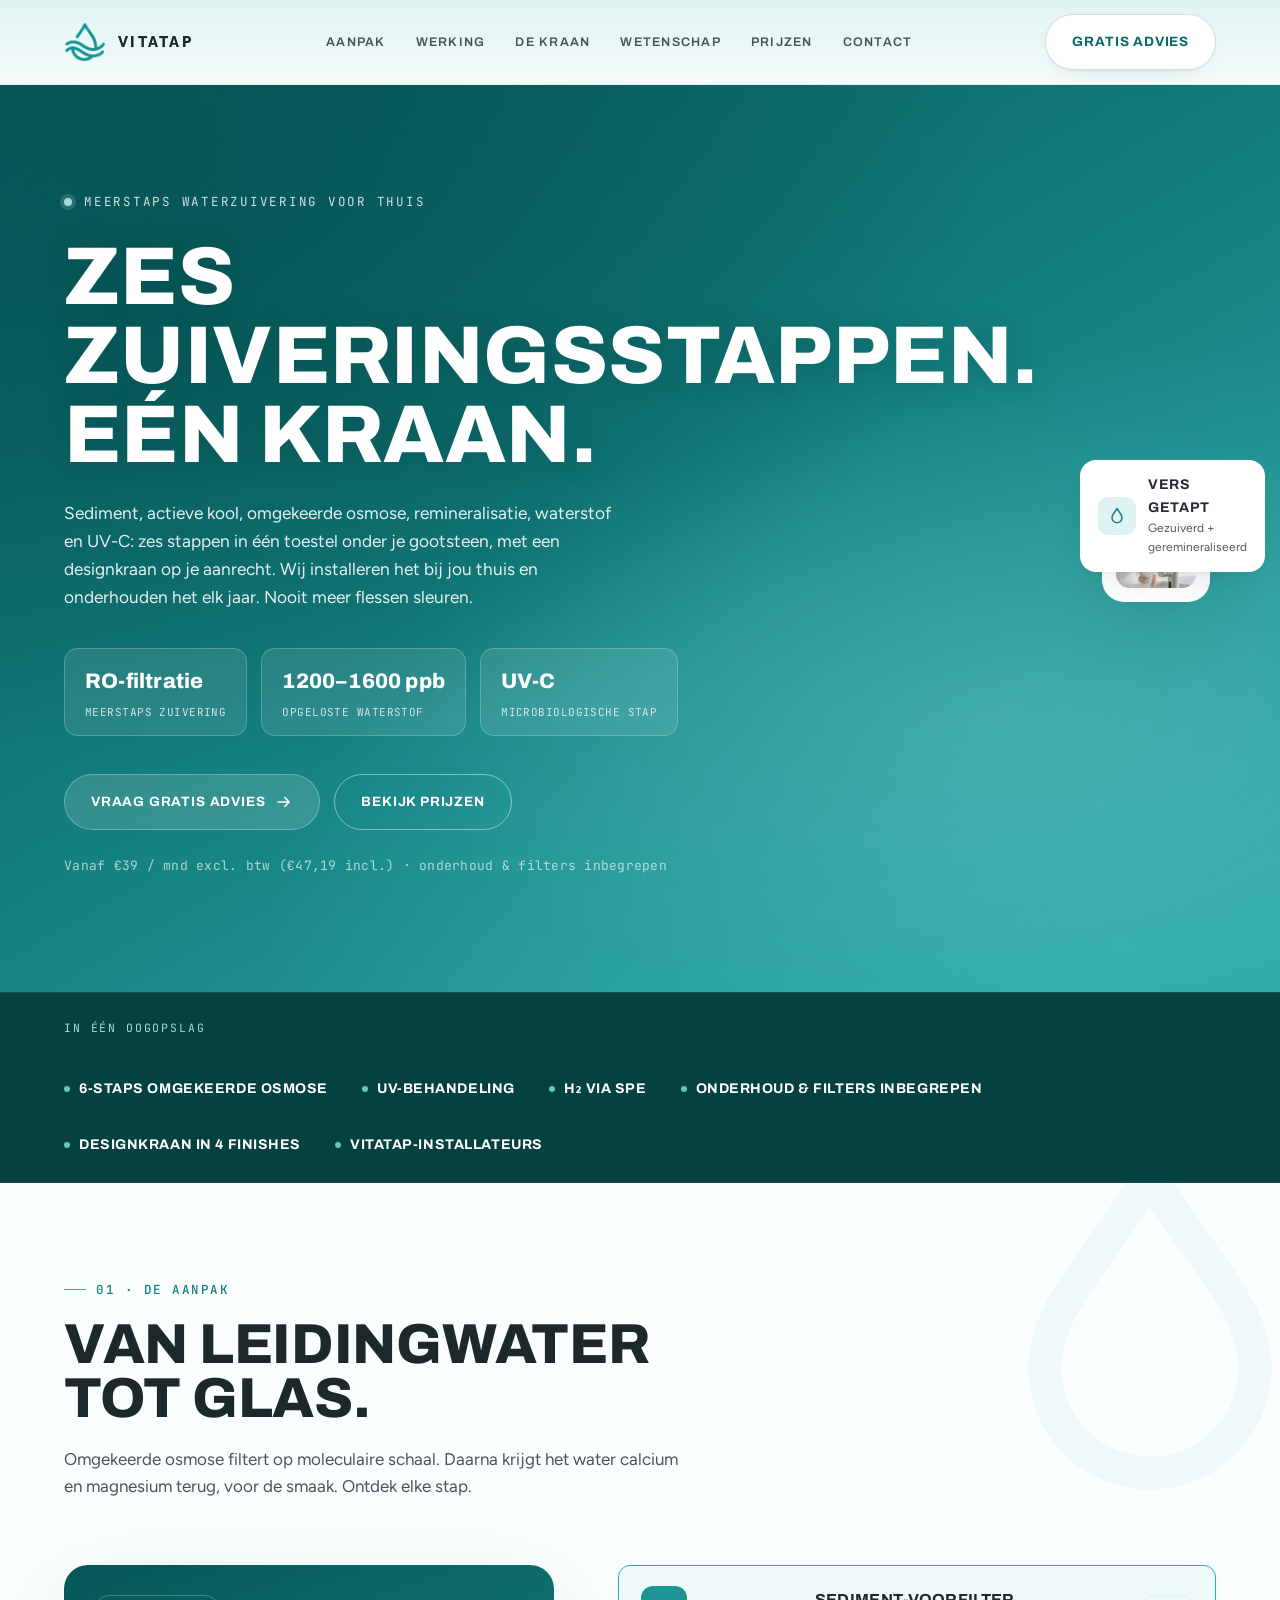
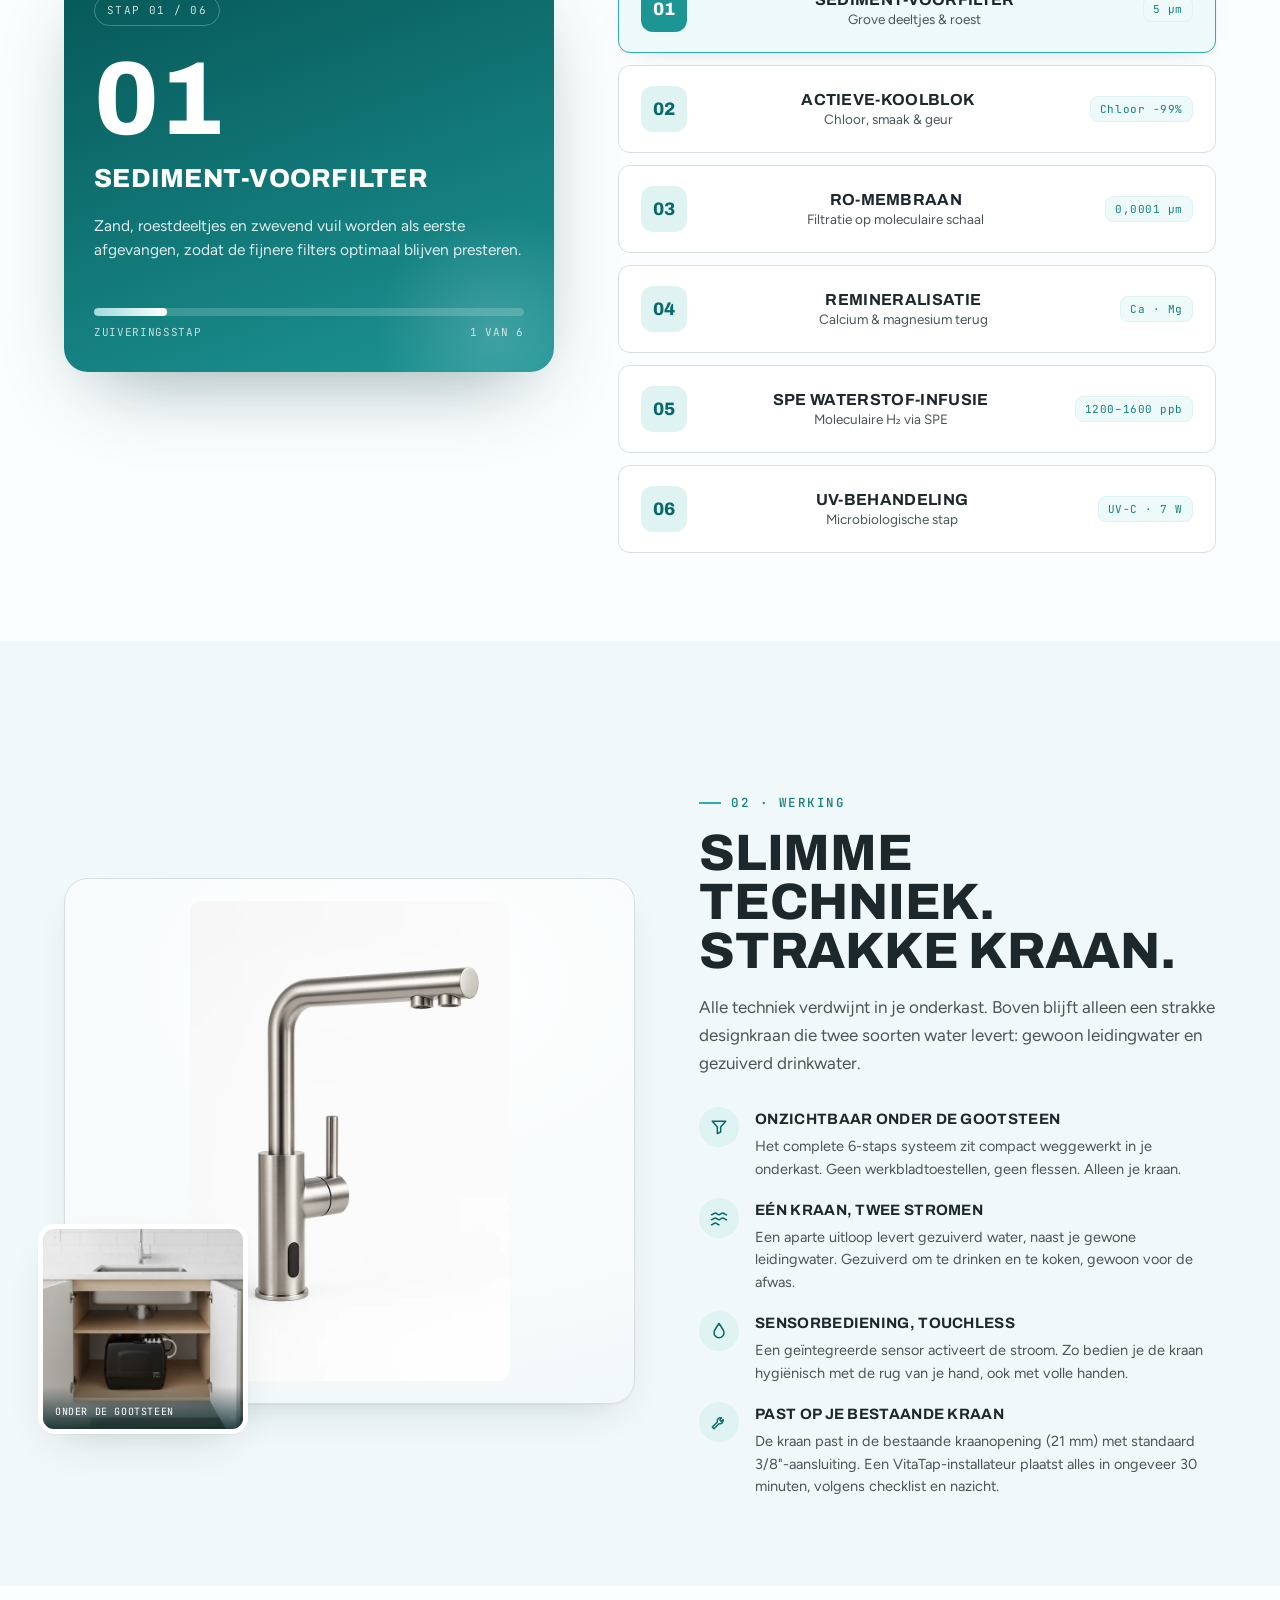
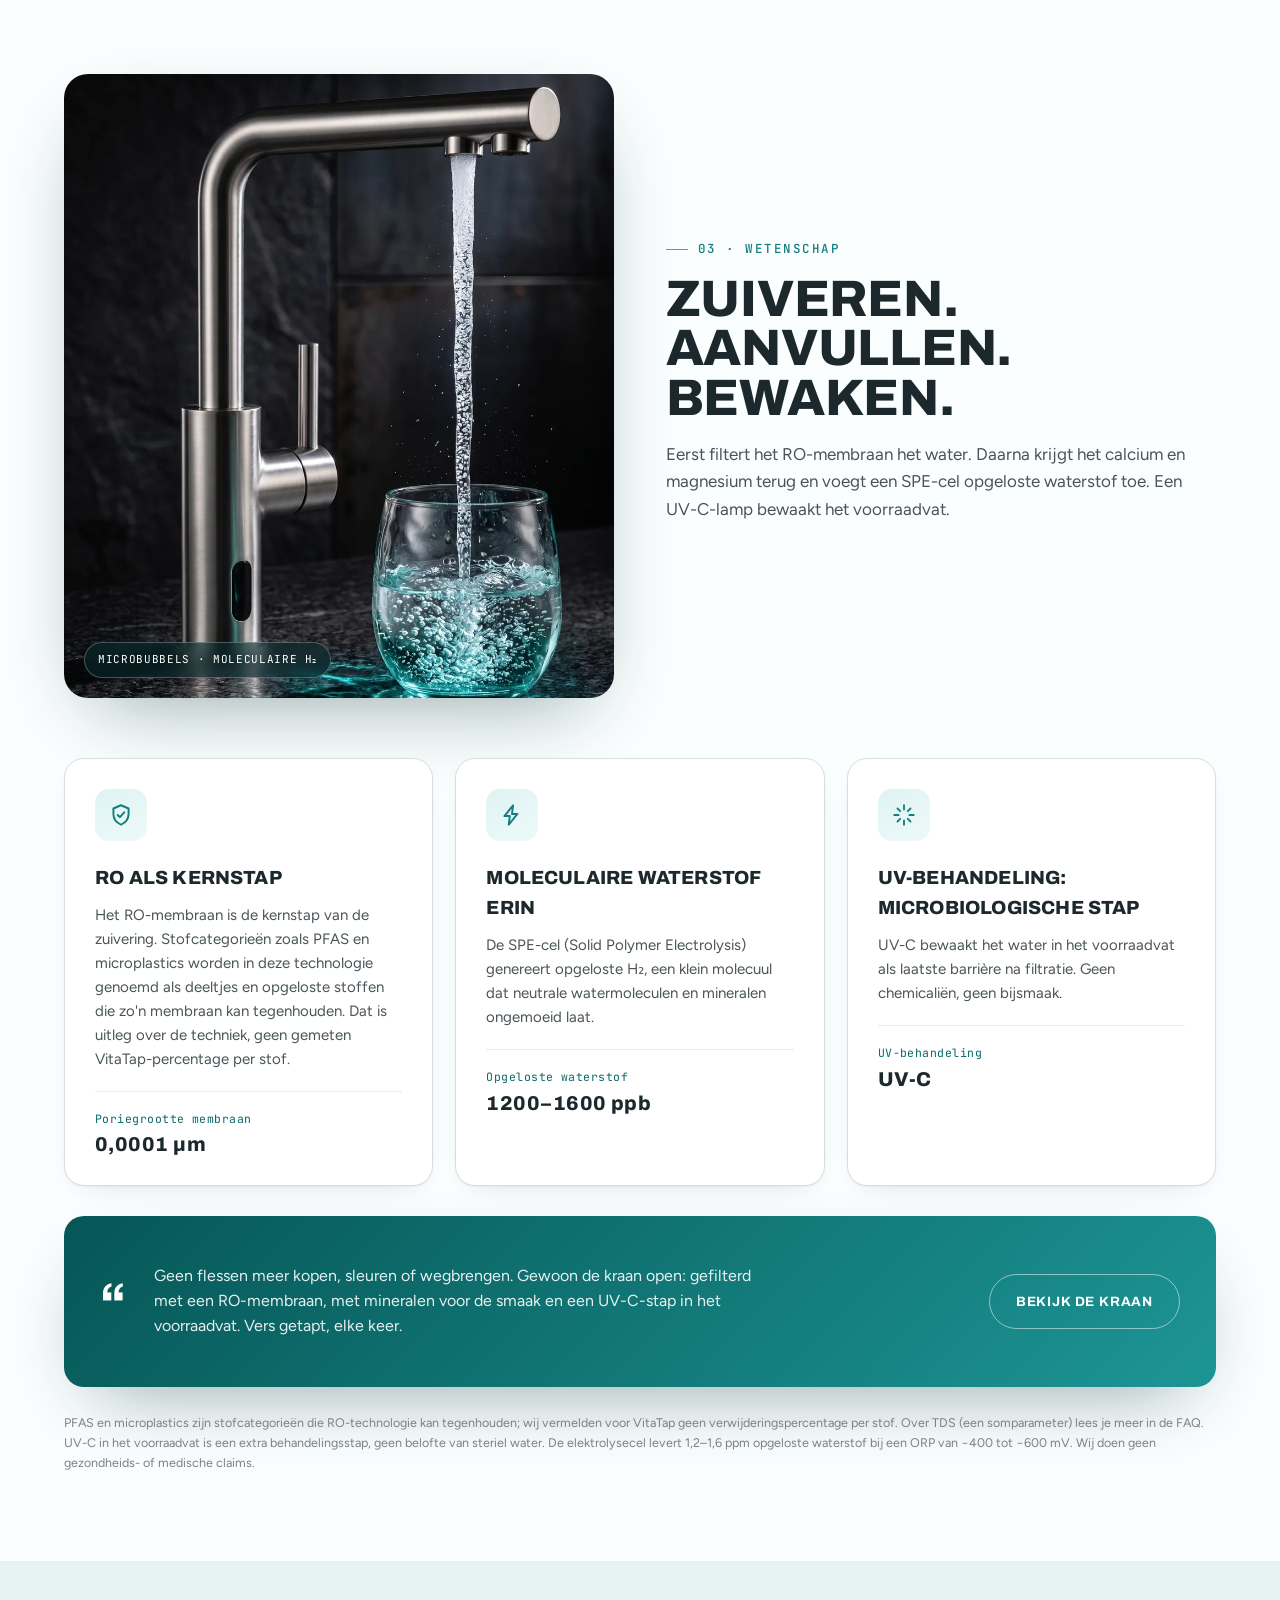
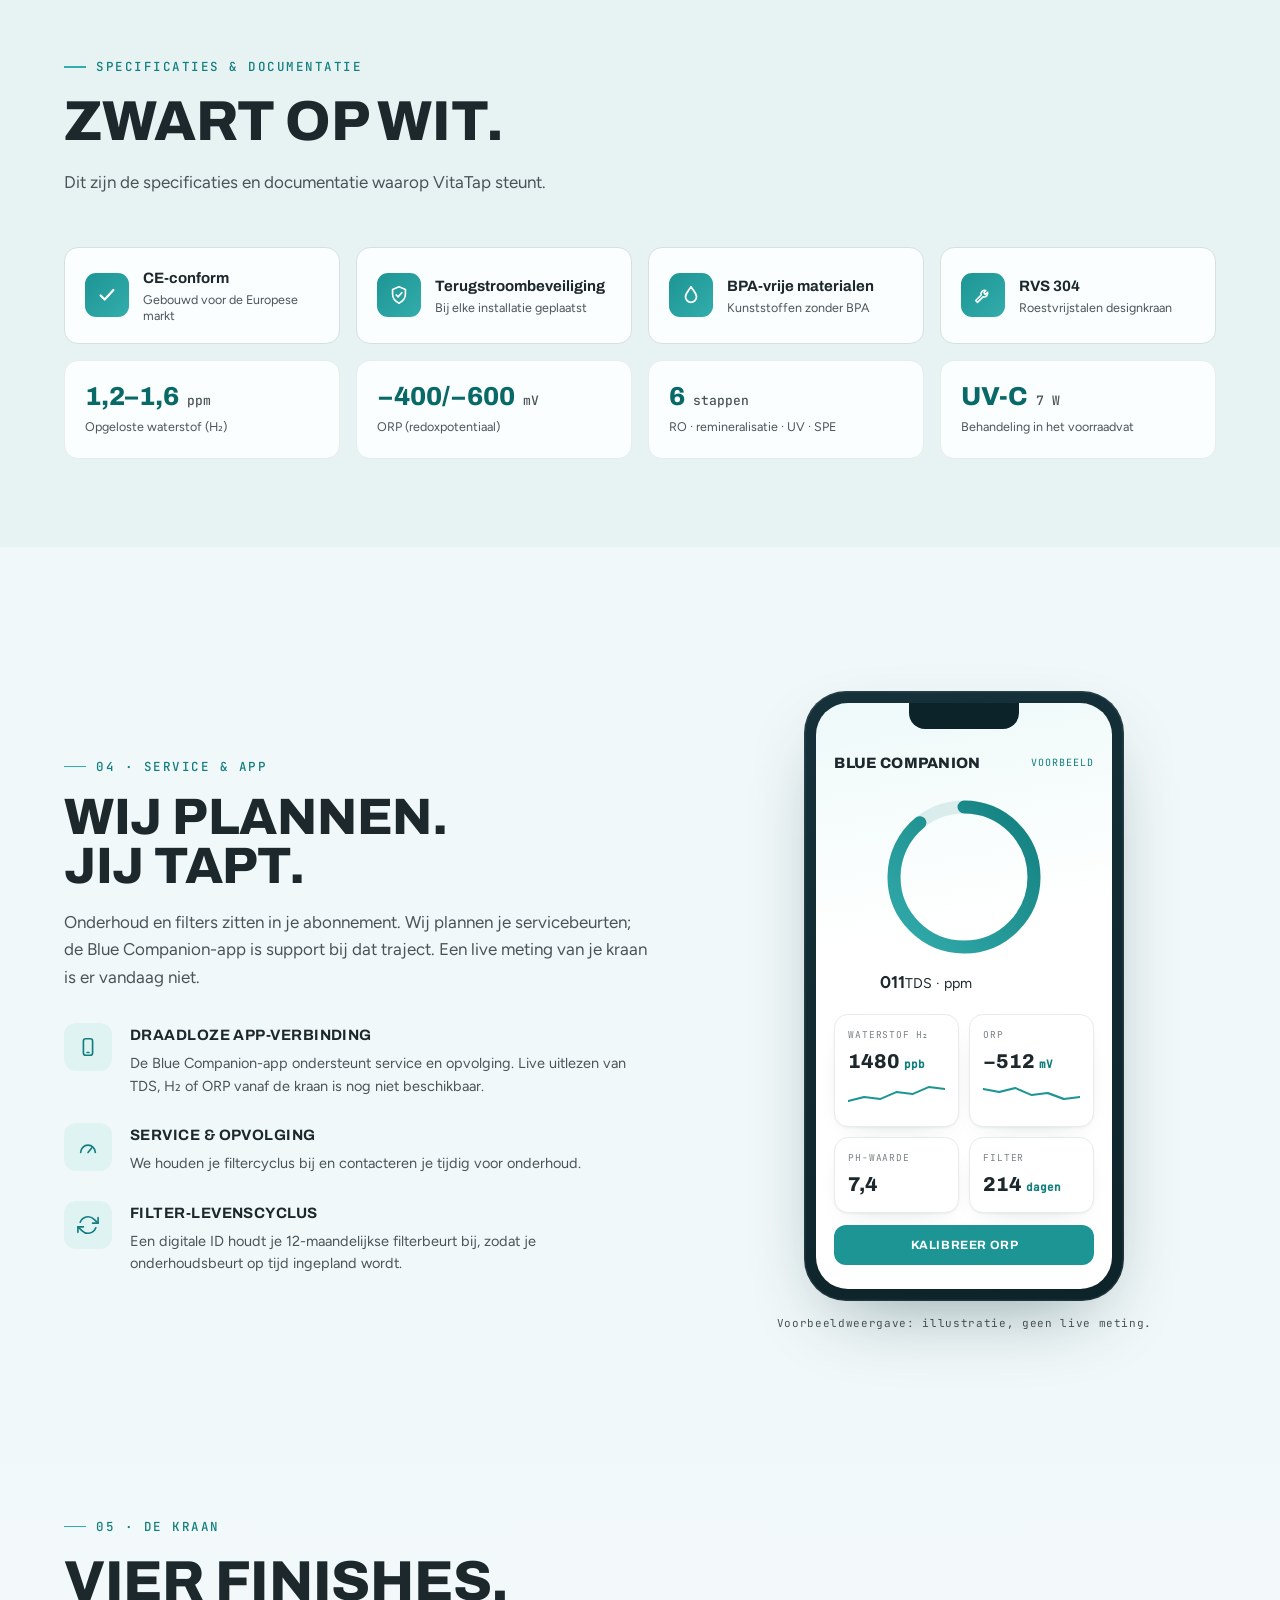
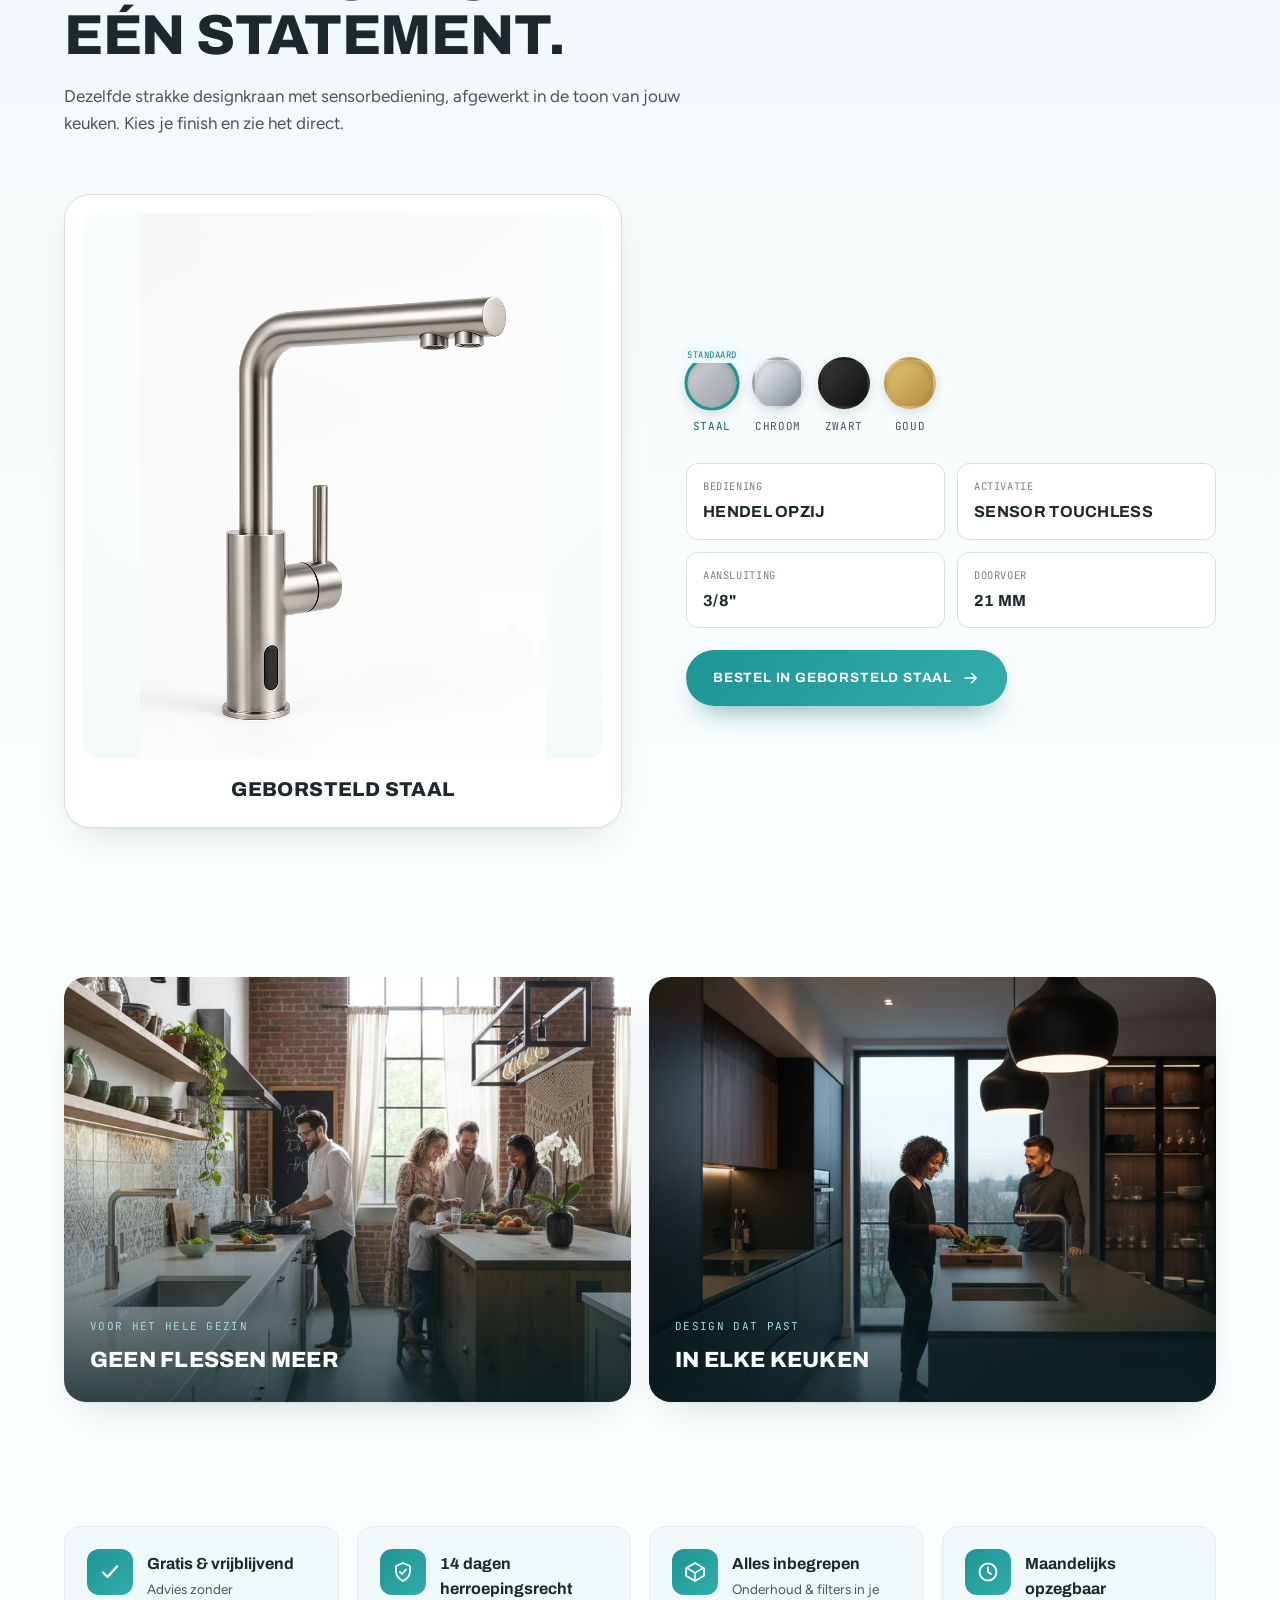
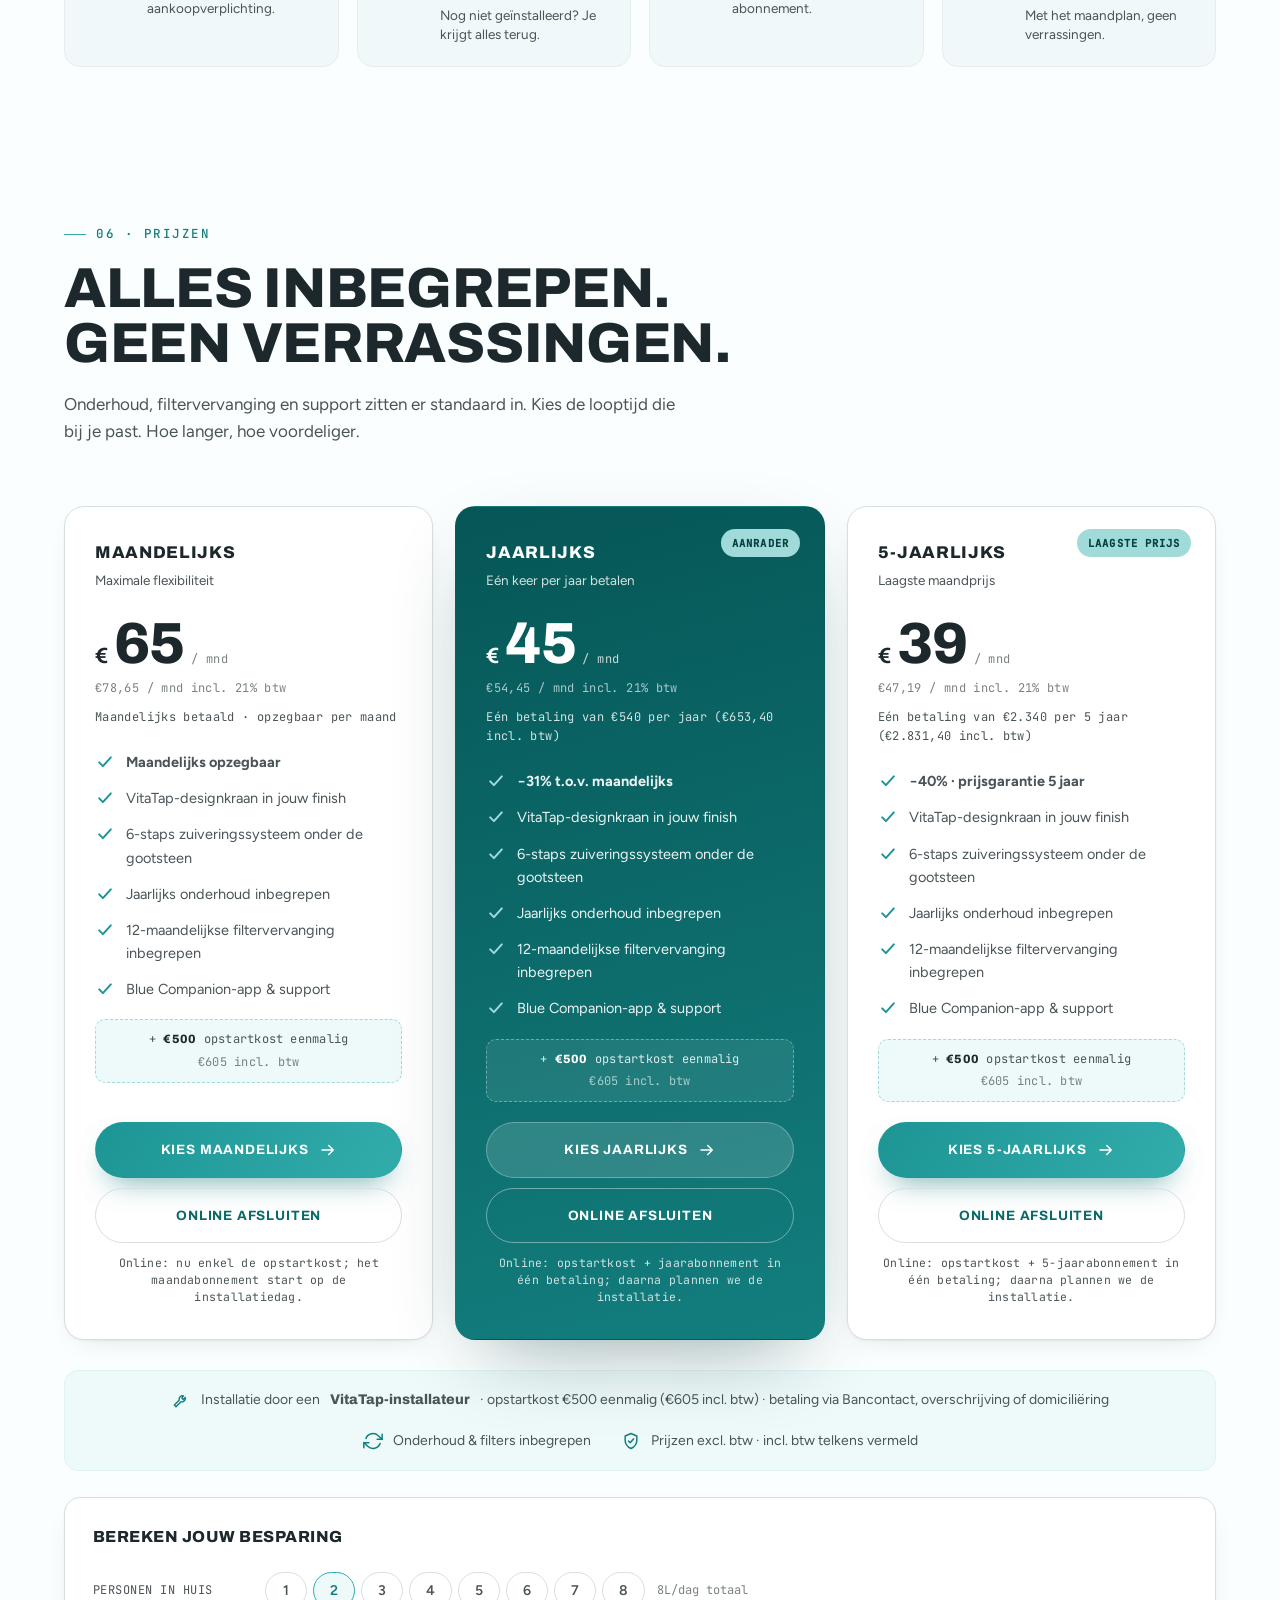
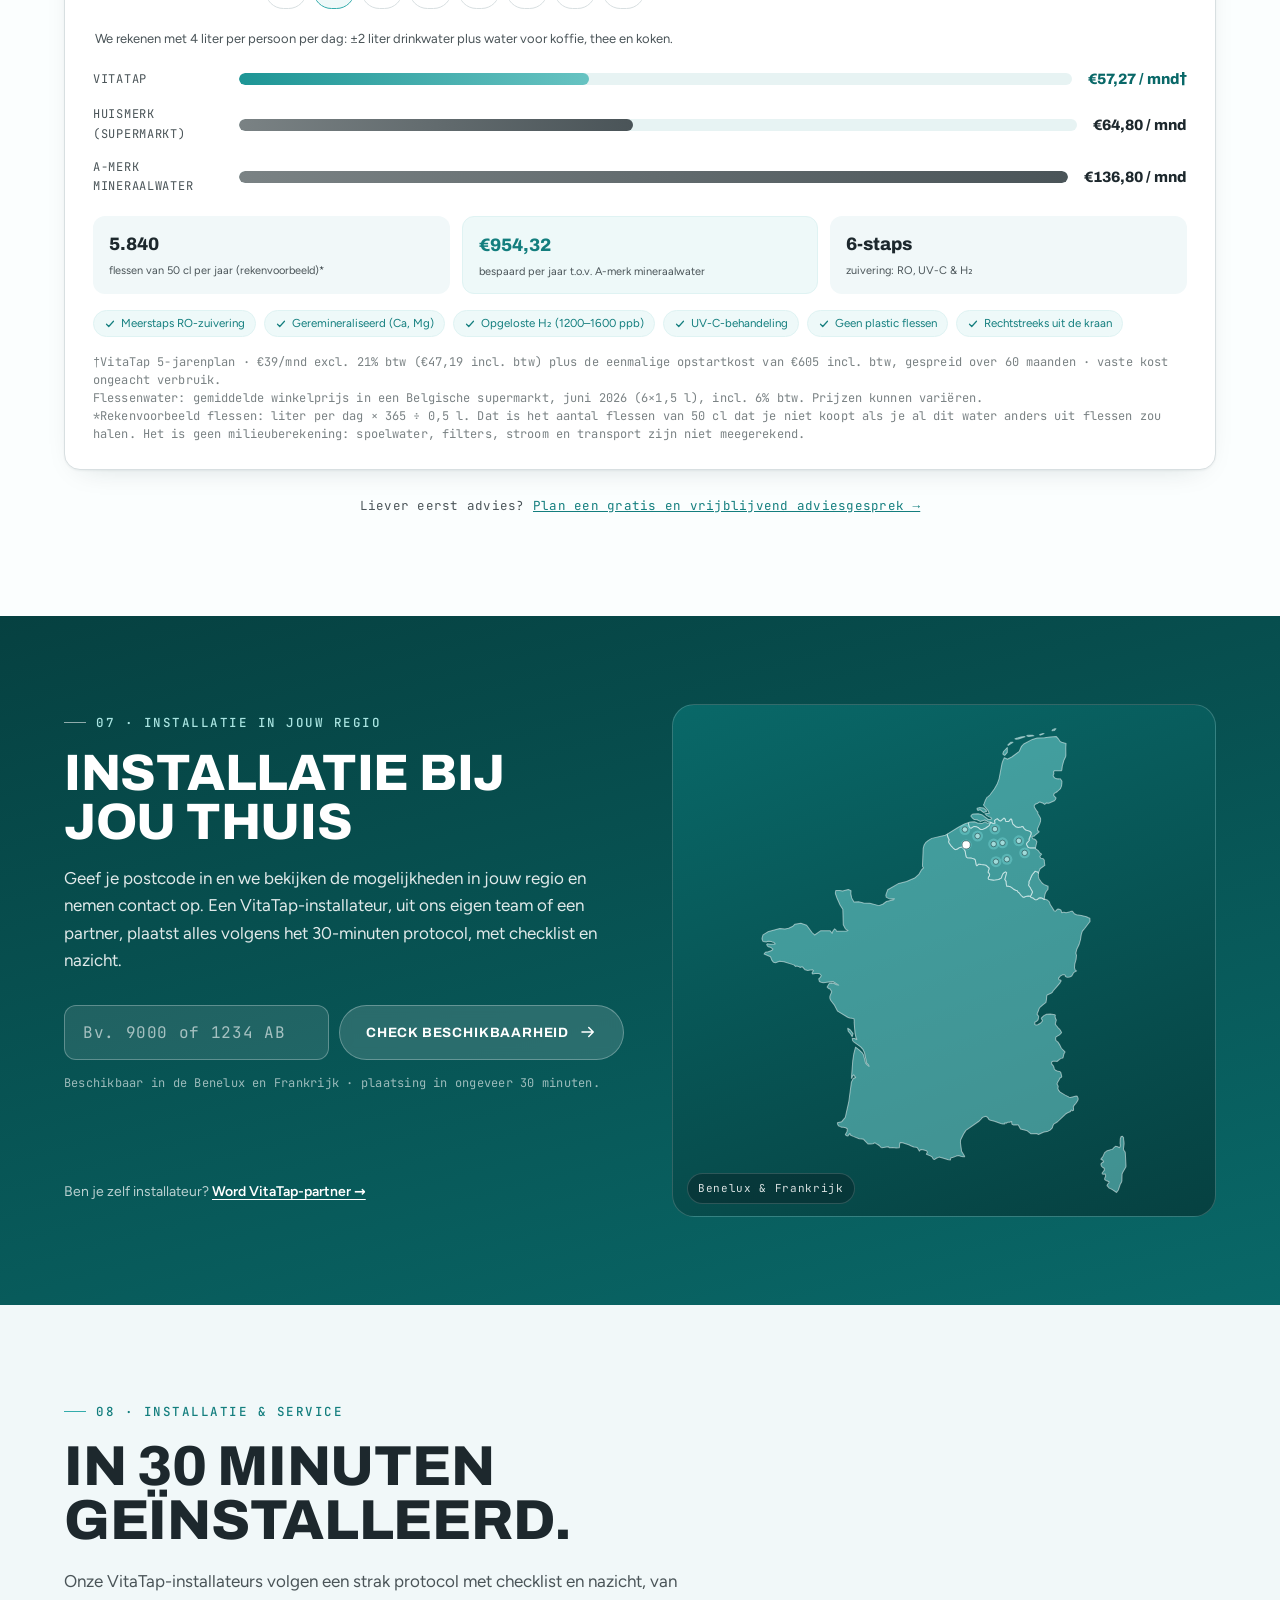
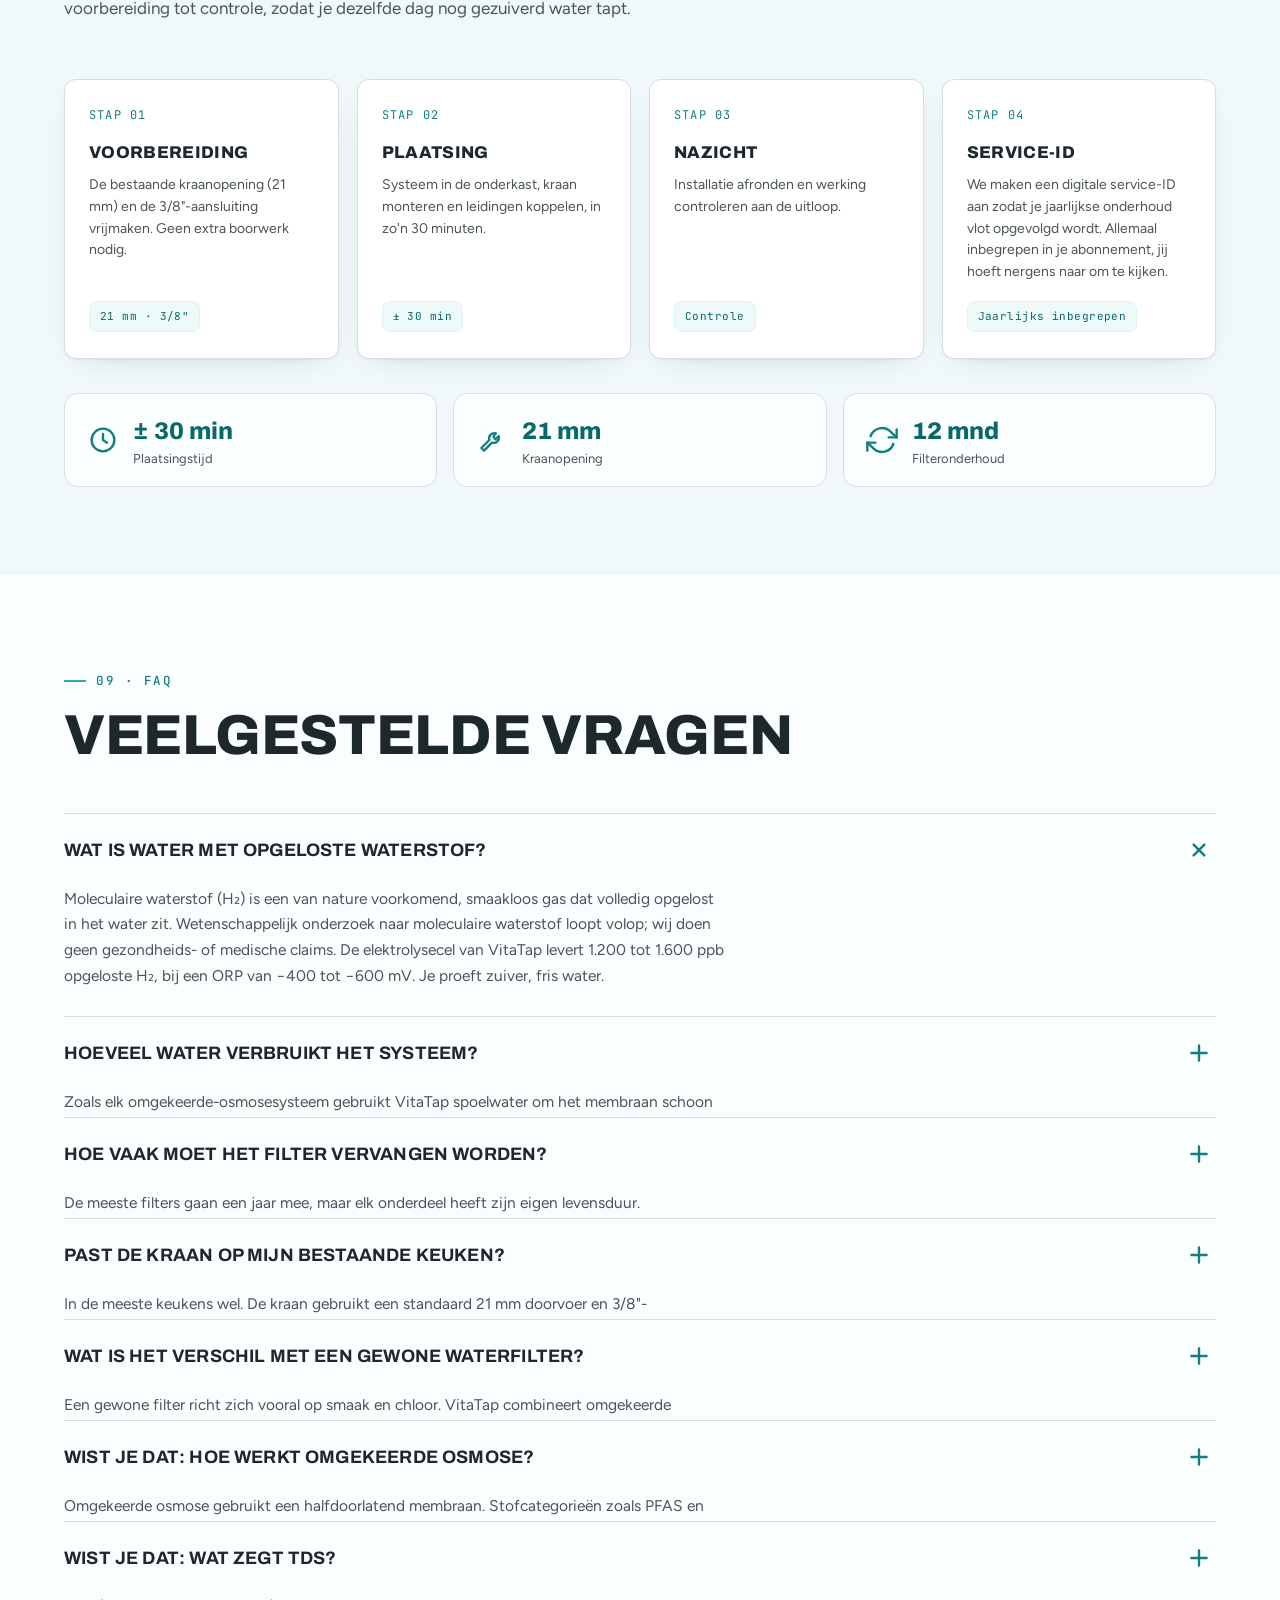
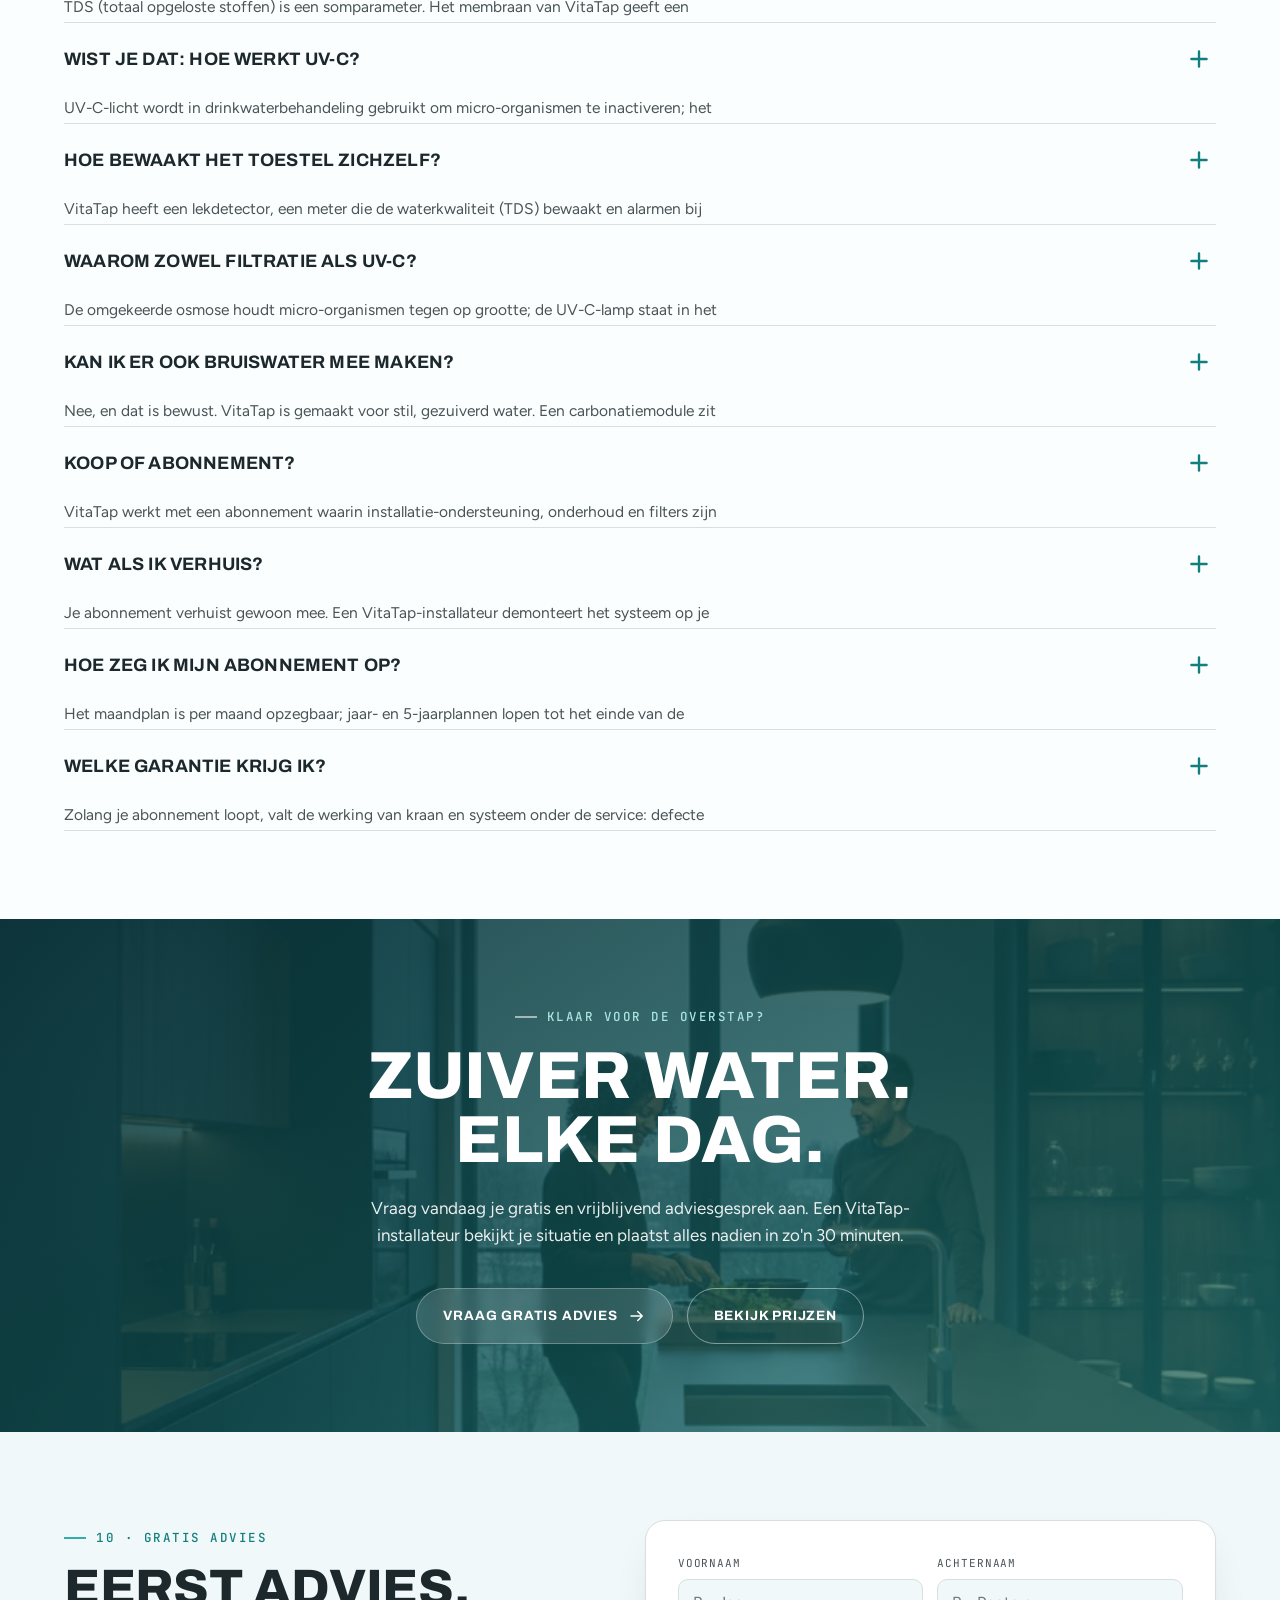
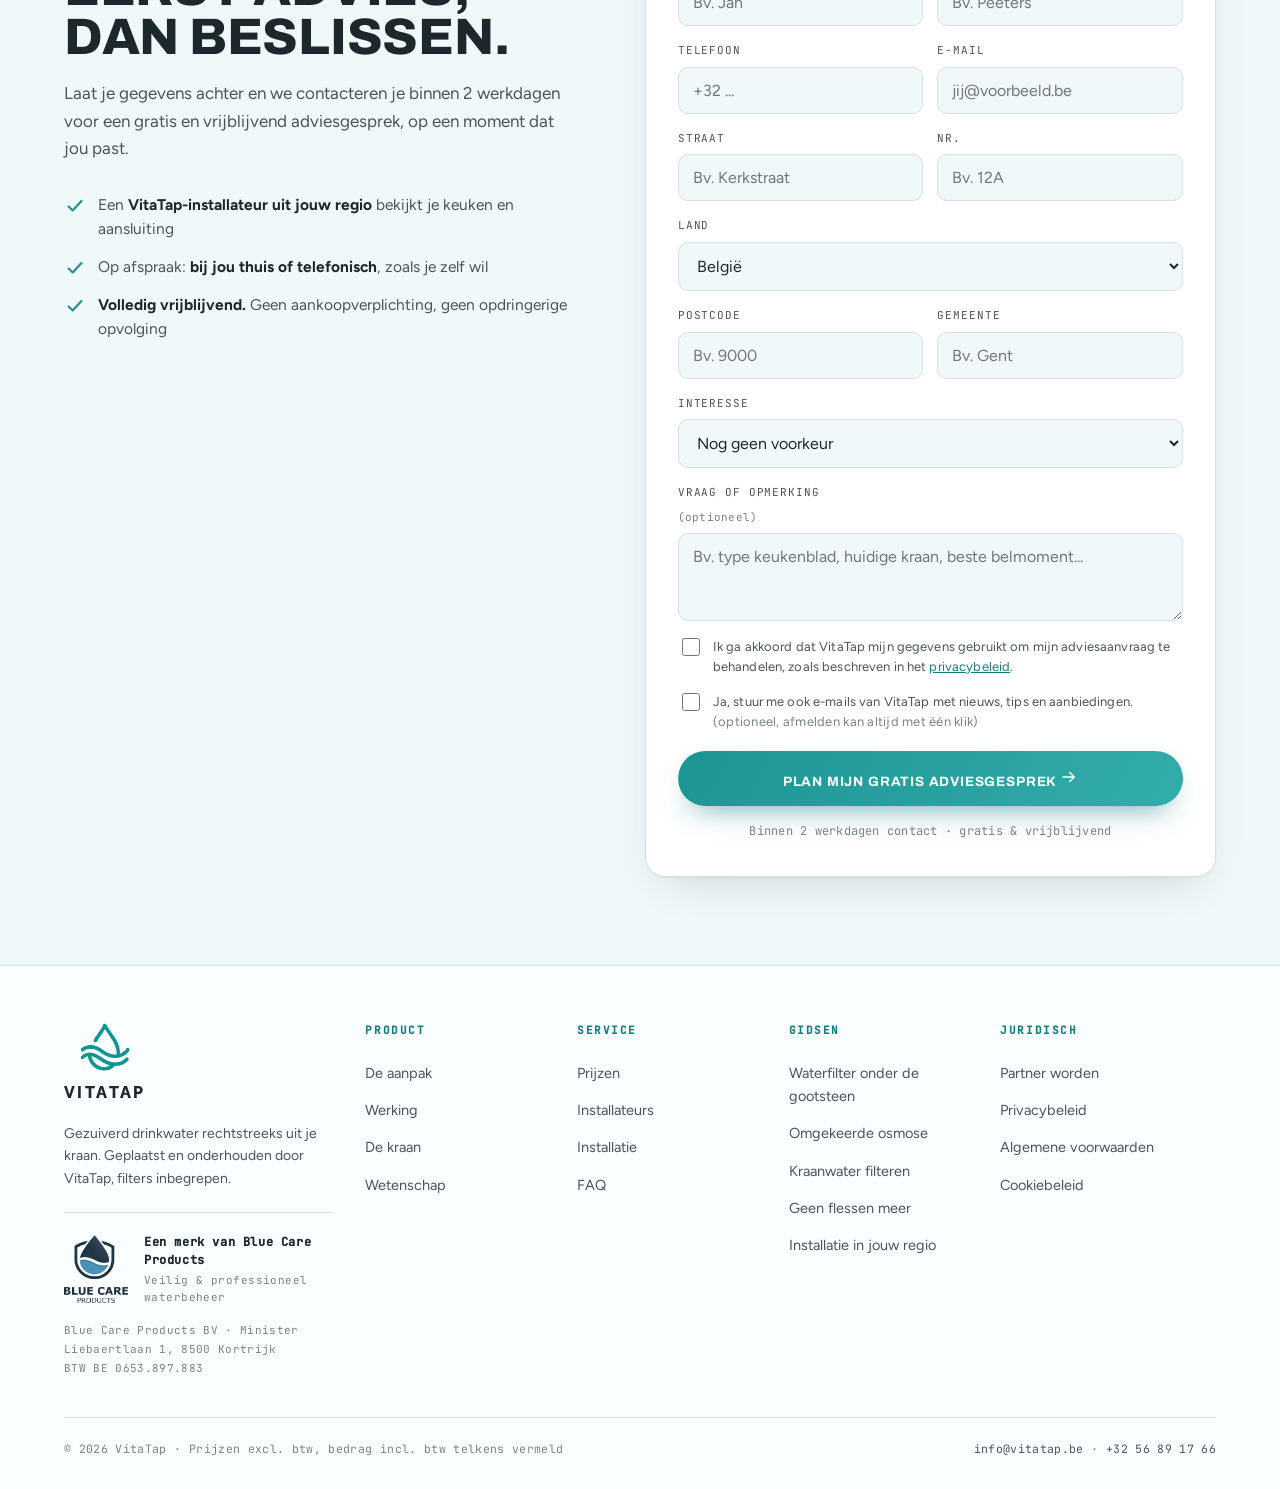
==== commit b5585ed3: "Lead form: optional e-mail opt-in; privacy: marketing purpose, Brevo and Plausible - Second checkbox" ====
--- a/index.html
+++ b/index.html
@@ -132,11 +132,11 @@
   -->
 </head>
 <body>
-<div id="root"><!--PRERENDER_START--><a class="skip-link" href="#main">Naar inhoud</a><header class="site-header"><div class="wrap header-inner"><a class="brand" href="#top" aria-label="VitaTap home"><img class="logo" src="assets/vitatap-mark.png" alt="VitaTap" width="180" height="171" decoding="async"><span class="wordmark">VitaTap</span></a><nav class="nav"><a href="#aanpak">Aanpak</a><a href="#werking">Werking</a><a href="#kraan">De Kraan</a><a href="#wetenschap">Wetenschap</a><a href="#prijzen">Prijzen</a><a href="#contact">Contact</a></nav><a class="btn header-cta" href="#contact">Gratis advies</a><button class="menu-btn" aria-label="Open menu" aria-expanded="false"><svg width="26" height="26" viewBox="0 0 24 24" fill="none"><path d="M4 7h16M4 12h16M4 17h16" stroke="currentColor" stroke-width="2" stroke-linecap="round"></path></svg></button></div><div class="mobile-menu" style="opacity: 0; visibility: hidden; transform: translateY(-10px); pointer-events: none;"><nav><a href="#aanpak">Aanpak</a><a href="#werking">Werking</a><a href="#kraan">De Kraan</a><a href="#wetenschap">Wetenschap</a><a href="#prijzen">Prijzen</a><a href="#contact">Contact</a></nav><a class="btn btn-primary" href="#contact">Vraag gratis advies <svg viewBox="0 0 24 24" fill="none" class="arr" width="18" height="18"><path d="M4 12h15m0 0-6-6m6 6-6 6" stroke="currentColor" stroke-width="2" stroke-linecap="round" stroke-linejoin="round"></path></svg></a><div class="mobile-contact"><a href="tel:+3256891766">Bel +32 56 89 17 66</a></div></div></header><main id="main"><section class="hero" id="top"><div class="wrap hero-grid"><div class="hero-copy"><p class="hero-eyebrow"><span class="dot"></span> Meerstaps waterzuivering voor thuis</p><h1 class="display">Zes zuiveringsstappen. Eén kraan.</h1><p class="hero-sub">Sediment, actieve kool, omgekeerde osmose, remineralisatie, waterstof en UV-C: zes stappen in één toestel onder je gootsteen, met een designkraan op je aanrecht. Wij installeren het bij jou thuis en onderhouden het elk jaar. Nooit meer flessen sleuren.</p><div class="hero-stats"><div class="stat-chip reveal" style="transition-delay: 0s;"><div class="val">RO-filtratie</div><div class="cap">Meerstaps zuivering</div></div><div class="stat-chip reveal" style="transition-delay: 0.05s;"><div class="val">1200–1600 ppb</div><div class="cap">Opgeloste waterstof</div></div><div class="stat-chip reveal" style="transition-delay: 0.1s;"><div class="val">UV-C</div><div class="cap">Microbiologische stap</div></div></div><div class="hero-actions"><a class="btn btn-primary solid-white" href="#contact">Vraag gratis advies <svg viewBox="0 0 24 24" fill="none" class="arr" width="18" height="18"><path d="M4 12h15m0 0-6-6m6 6-6 6" stroke="currentColor" stroke-width="2" stroke-linecap="round" stroke-linejoin="round"></path></svg></a><a class="btn btn-ghost" href="#prijzen">Bekijk prijzen</a></div><p class="hero-fine">Vanaf €39 / mnd excl. btw (€47,19 incl.) · onderhoud &amp; filters inbegrepen</p></div><div class="hero-media"><div class="hero-card"><span class="hero-finish-tag">Geborsteld staal</span><div class="frame"><img src="assets/hero-lifestyle.webp" alt="Vrouw vult een glas met gezuiverd water aan de VitaTap-kraan" width="760" height="1351" loading="eager" fetchpriority="high" decoding="async"></div><div class="hero-badge"><span class="ico"><svg viewBox="0 0 24 24" fill="none" width="20" height="20"><path d="M12 3c3 5 6 7.5 6 11a6 6 0 1 1-12 0c0-3.5 3-6 6-11Z" stroke="currentColor" stroke-width="1.9" stroke-linejoin="round"></path></svg></span><div><div class="t">Vers getapt</div><div class="s">Gezuiverd + geremineraliseerd</div></div></div></div></div></div></section><div class="trust"><div class="wrap" data-comment-anchor="d1878b9bf1-div-122-7"><span class="label">In één oogopslag</span><div class="items"><span><span class="d"></span><b>6-staps omgekeerde osmose</b></span><span><span class="d"></span><b>UV-behandeling</b></span><span><span class="d"></span><b>H₂ via SPE</b></span><span><span class="d"></span><b>Onderhoud &amp; filters inbegrepen</b></span><span><span class="d"></span><b>Designkraan in 4 finishes</b></span><span><span class="d"></span><b>VitaTap-installateurs</b></span></div></div></div><section class="section bg-paper" id="aanpak"><svg viewBox="0 0 24 24" fill="none" class="watermark" style="width: 420px; height: 420px; top: -60px; right: -80px;"><path d="M12 3c3 5 6 7.5 6 11a6 6 0 1 1-12 0c0-3.5 3-6 6-11Z" stroke="currentColor" stroke-width="1.9" stroke-linejoin="round"></path></svg><div class="wrap"><div class="sec-head reveal" style="transition-delay: 0.15000000000000002s;"><p class="eyebrow">01 · De aanpak</p><h2 class="display">Van leidingwater<br>tot glas.</h2><p class="lead">Omgekeerde osmose filtert op moleculaire schaal. Daarna krijgt het water calcium en magnesium terug, voor de smaak. Ontdek elke stap.</p></div><div class="steps-layout"><div class="steps-sticky"><div class="flow-visual"><span class="ring"></span><span class="flow-pill">Stap 01 / 06</span><div class="flow-head"><div class="flow-num">01</div></div><div class="flow-name">Sediment-voorfilter</div><p class="flow-desc">Zand, roestdeeltjes en zwevend vuil worden als eerste afgevangen, zodat de fijnere filters optimaal blijven presteren.</p><div class="flow-meter"><div class="bar"><div class="fill" style="width: 17%;"></div></div><div class="lab"><span>Zuiveringsstap</span><span>1 van 6</span></div></div></div></div><div class="step-list"><button class="step-item active reveal" style="transition-delay: 0.2s;"><span class="idx">01</span><span><span class="st-name">Sediment-voorfilter</span><span class="st-sub">Grove deeltjes &amp; roest</span></span><span class="st-tag">5 µm</span></button><button class="step-item reveal" style="transition-delay: 0.25s;"><span class="idx">02</span><span><span class="st-name">Actieve-koolblok</span><span class="st-sub">Chloor, smaak &amp; geur</span></span><span class="st-tag">Chloor −99%</span></button><button class="step-item reveal" style="transition-delay: 0s;"><span class="idx">03</span><span><span class="st-name">RO-membraan</span><span class="st-sub">Filtratie op moleculaire schaal</span></span><span class="st-tag">0,0001 µm</span></button><button class="step-item reveal" style="transition-delay: 0.05s;"><span class="idx">04</span><span><span class="st-name">Remineralisatie</span><span class="st-sub">Calcium &amp; magnesium terug</span></span><span class="st-tag">Ca · Mg</span></button><button class="step-item reveal" style="transition-delay: 0.1s;"><span class="idx">05</span><span><span class="st-name">SPE Waterstof-infusie</span><span class="st-sub">Moleculaire H₂ via SPE</span></span><span class="st-tag">1200–1600 ppb</span></button><button class="step-item reveal" style="transition-delay: 0.15000000000000002s;"><span class="idx">06</span><span><span class="st-name">UV-behandeling</span><span class="st-sub">Microbiologische stap</span></span><span class="st-tag">UV-C · 7 W</span></button></div></div></div></section><section class="section bg-paper2" id="werking"><div class="wrap"><div class="werking-grid"><div class="werking-visual"><div class="werking-faucet reveal" style="transition-delay: 0.2s;"><img src="assets/finish-steel.webp" alt="VitaTap-designkraan in geborsteld staal met een aparte uitloop voor gezuiverd water" width="760" height="1140" loading="lazy" decoding="async"></div><div class="werking-filter"><img src="assets/under-sink-filter.webp" alt="Het 6-staps zuiveringssysteem onder de gootsteen" width="900" height="900" loading="lazy" decoding="async"><span class="cap">Onder de gootsteen</span></div></div><div class="werking-copy"><p class="eyebrow">02 · Werking</p><h2 class="display" style="margin-top: 16px;">Slimme techniek.<br>Strakke kraan.</h2><p class="lead" style="margin-top: 18px;">Alle techniek verdwijnt in je onderkast. Boven blijft alleen een strakke designkraan die twee soorten water levert: gewoon leidingwater en gezuiverd drinkwater.</p><div class="werk-steps"><div class="werk-step reveal" style="transition-delay: 0.25s;"><span class="n"><svg viewBox="0 0 24 24" fill="none" width="20" height="20"><path d="M4 5h16l-6 7v6l-4 2v-8L4 5Z" stroke="currentColor" stroke-width="1.8" stroke-linejoin="round"></path></svg></span><div><h4>Onzichtbaar onder de gootsteen</h4><p>Het complete 6-staps systeem zit compact weggewerkt in je onderkast. Geen werkbladtoestellen, geen flessen. Alleen je kraan.</p></div></div><div class="werk-step reveal" style="transition-delay: 0s;"><span class="n"><svg viewBox="0 0 24 24" fill="none" width="20" height="20"><path d="M3 8c2 0 2.5-2 4.5-2S10 8 12 8s2.5-2 4.5-2S19 8 21 8M3 14c2 0 2.5-2 4.5-2S10 14 12 14s2.5-2 4.5-2S19 14 21 14M3 20c2 0 2.5-2 4.5-2S10 20 12 20" stroke="currentColor" stroke-width="1.8" stroke-linecap="round"></path></svg></span><div><h4>Eén kraan, twee stromen</h4><p>Een aparte uitloop levert gezuiverd water, naast je gewone leidingwater. Gezuiverd om te drinken en te koken, gewoon voor de afwas.</p></div></div><div class="werk-step reveal" style="transition-delay: 0.05s;"><span class="n"><svg viewBox="0 0 24 24" fill="none" width="20" height="20"><path d="M12 3c3 5 6 7.5 6 11a6 6 0 1 1-12 0c0-3.5 3-6 6-11Z" stroke="currentColor" stroke-width="1.9" stroke-linejoin="round"></path></svg></span><div><h4>Sensorbediening, touchless</h4><p>Een geïntegreerde sensor activeert de stroom. Zo bedien je de kraan hygiënisch met de rug van je hand, ook met volle handen.</p></div></div><div class="werk-step reveal" style="transition-delay: 0.1s;"><span class="n"><svg viewBox="0 0 24 24" fill="none" width="20" height="20"><path d="M15 7a4 4 0 0 0-5 5L4 18l2 2 6-6a4 4 0 0 0 5-5l-2.5 2.5L13 9.5 15 7Z" stroke="currentColor" stroke-width="1.7" stroke-linejoin="round"></path></svg></span><div><h4>Past op je bestaande kraan</h4><p>De kraan past in de bestaande kraanopening (21 mm) met standaard 3/8"-aansluiting. Een VitaTap-installateur plaatst alles in ongeveer 30 minuten, volgens checklist en nazicht.</p></div></div></div></div></div></div></section><section class="section bg-paper" id="wetenschap"><div class="wrap"><div class="sci-feature"><div class="sci-shot reveal" style="transition-delay: 0.15000000000000002s;"><img src="assets/dark-teal-pour.webp" alt="Water met opgeloste waterstof en micro-bubbels stroomt uit de VitaTap-kraan" width="1000" height="1501" loading="lazy" decoding="async"><span class="tag">Microbubbels · moleculaire H₂</span></div><div class="sec-head reveal" style="transition-delay: 0.2s;"><p class="eyebrow">03 · Wetenschap</p><h2 class="display" style="margin-top: 16px;">Zuiveren. Aanvullen. Bewaken.</h2><p class="lead" style="margin-top: 18px;">Eerst filtert het RO-membraan het water. Daarna krijgt het calcium en magnesium terug en voegt een SPE-cel opgeloste waterstof toe. Een UV-C-lamp bewaakt het voorraadvat.</p></div></div><div class="sci-grid"><div class="sci-card reveal" style="transition-delay: 0.25s;"><span class="ico"><svg viewBox="0 0 24 24" fill="none" width="26" height="26"><path d="M12 3l7 3v5c0 4.5-3 8-7 10-4-2-7-5.5-7-10V6l7-3Z" stroke="currentColor" stroke-width="1.8" stroke-linejoin="round"></path><path d="M9 12l2 2 4-4.5" stroke="currentColor" stroke-width="1.8" stroke-linecap="round" stroke-linejoin="round"></path></svg></span><h3>RO als kernstap</h3><p>Het RO-membraan is de kernstap van de zuivering. Stofcategorieën zoals PFAS en microplastics worden in deze technologie genoemd als deeltjes en opgeloste stoffen die zo'n membraan kan tegenhouden. Dat is uitleg over de techniek, geen gemeten VitaTap-percentage per stof.</p><div class="sci-metric"><span>Poriegrootte membraan</span><span class="big">0,0001 µm</span></div></div><div class="sci-card reveal" style="transition-delay: 0s;"><span class="ico"><svg viewBox="0 0 24 24" fill="none" width="26" height="26"><path d="M13 3 5 13h5l-1 8 8-10h-5l1-8Z" stroke="currentColor" stroke-width="1.8" stroke-linejoin="round"></path></svg></span><h3>Moleculaire waterstof erin</h3><p>De SPE-cel (Solid Polymer Electrolysis) genereert opgeloste H₂, een klein molecuul dat neutrale watermoleculen en mineralen ongemoeid laat.</p><div class="sci-metric"><span>Opgeloste waterstof</span><span class="big">1200–1600 ppb</span></div></div><div class="sci-card reveal" style="transition-delay: 0.05s;"><span class="ico"><svg viewBox="0 0 24 24" fill="none" width="26" height="26"><path d="M12 3v4M12 17v4M3 12h4M17 12h4M6 6l2.5 2.5M15.5 15.5 18 18M18 6l-2.5 2.5M8.5 15.5 6 18" stroke="currentColor" stroke-width="1.7" stroke-linecap="round"></path></svg></span><h3>UV-behandeling: microbiologische stap</h3><p>UV-C bewaakt het water in het voorraadvat als laatste barrière na filtratie. Geen chemicaliën, geen bijsmaak.</p><div class="sci-metric"><span>UV-behandeling</span><span class="big">UV-C</span></div></div></div><div class="callout reveal" style="transition-delay: 0.1s;"><div class="qi">“</div><p class="qt">Geen flessen meer kopen, sleuren of wegbrengen. Gewoon de kraan open: gefilterd met een RO-membraan, met mineralen voor de smaak en een UV-C-stap in het voorraadvat. Vers getapt, elke keer.</p><a class="btn btn-ghost" href="#kraan" style="color: rgb(255, 255, 255); border-color: rgba(255, 255, 255, 0.5);">Bekijk de kraan</a></div><p class="claims-note">PFAS en microplastics zijn stofcategorieën die RO-technologie kan tegenhouden; wij vermelden voor VitaTap geen verwijderingspercentage per stof. Over TDS (een somparameter) lees je meer in de FAQ. UV-C in het voorraadvat is een extra behandelingsstap, geen belofte van steriel water. De elektrolysecel levert 1,2–1,6 ppm opgeloste waterstof bij een ORP van −400 tot −600&nbsp;mV. Wij doen geen gezondheids- of medische claims.</p></div></section><section class="section bg-paper3 certs"><div class="wrap"><div class="sec-head reveal" style="max-width: 760px; transition-delay: 0.15000000000000002s;"><p class="eyebrow">Specificaties &amp; documentatie</p><h2 class="display">Zwart op wit.</h2><p class="lead">Dit zijn de specificaties en documentatie waarop VitaTap steunt.</p></div><div class="certs-badges"><div class="cert-badge reveal" style="transition-delay: 0.2s;"><span class="cb-ico"><svg viewBox="0 0 24 24" fill="none" width="22" height="22"><path d="M5 12.5l4.5 4.5L19 6.5" stroke="currentColor" stroke-width="2.4" stroke-linecap="round" stroke-linejoin="round"></path></svg></span><div><div class="cb-t">CE-conform</div><div class="cb-s">Gebouwd voor de Europese markt</div></div></div><div class="cert-badge reveal" style="transition-delay: 0.25s;"><span class="cb-ico"><svg viewBox="0 0 24 24" fill="none" width="22" height="22"><path d="M12 3l7 3v5c0 4.5-3 8-7 10-4-2-7-5.5-7-10V6l7-3Z" stroke="currentColor" stroke-width="1.8" stroke-linejoin="round"></path><path d="M9 12l2 2 4-4.5" stroke="currentColor" stroke-width="1.8" stroke-linecap="round" stroke-linejoin="round"></path></svg></span><div><div class="cb-t">Terugstroombeveiliging</div><div class="cb-s">Bij elke installatie geplaatst</div></div></div><div class="cert-badge reveal" style="transition-delay: 0s;"><span class="cb-ico"><svg viewBox="0 0 24 24" fill="none" width="22" height="22"><path d="M12 3c3 5 6 7.5 6 11a6 6 0 1 1-12 0c0-3.5 3-6 6-11Z" stroke="currentColor" stroke-width="1.9" stroke-linejoin="round"></path></svg></span><div><div class="cb-t">BPA-vrije materialen</div><div class="cb-s">Kunststoffen zonder BPA</div></div></div><div class="cert-badge reveal" style="transition-delay: 0.05s;"><span class="cb-ico"><svg viewBox="0 0 24 24" fill="none" width="22" height="22"><path d="M15 7a4 4 0 0 0-5 5L4 18l2 2 6-6a4 4 0 0 0 5-5l-2.5 2.5L13 9.5 15 7Z" stroke="currentColor" stroke-width="1.7" stroke-linejoin="round"></path></svg></span><div><div class="cb-t">RVS 304</div><div class="cb-s">Roestvrijstalen designkraan</div></div></div></div><div class="certs-specs"><div class="cert-spec reveal" style="transition-delay: 0.1s;"><div class="cs-v">1,2–1,6<span class="cs-u"> ppm</span></div><div class="cs-l">Opgeloste waterstof (H₂)</div></div><div class="cert-spec reveal" style="transition-delay: 0.15000000000000002s;"><div class="cs-v">−400/−600<span class="cs-u"> mV</span></div><div class="cs-l">ORP (redoxpotentiaal)</div></div><div class="cert-spec reveal" style="transition-delay: 0.2s;"><div class="cs-v">6<span class="cs-u"> stappen</span></div><div class="cs-l">RO · remineralisatie · UV · SPE</div></div><div class="cert-spec reveal" style="transition-delay: 0.25s;"><div class="cs-v">UV-C<span class="cs-u"> 7 W</span></div><div class="cs-l">Behandeling in het voorraadvat</div></div></div></div></section><section class="section bg-paper2" id="dashboard"><div class="wrap"><div class="dash-grid"><div><p class="eyebrow">04 · Service &amp; app</p><h2 class="display" style="margin-top: 16px;">Wij plannen.<br>Jij tapt.</h2><p class="lead" style="margin-top: 18px;">Onderhoud en filters zitten in je abonnement. Wij plannen je servicebeurten; de Blue Companion-app is support bij dat traject. Een live meting van je kraan is er vandaag niet.</p><div class="feature-list"><div class="feature-row reveal" style="transition-delay: 0s;"><span class="fi"><svg viewBox="0 0 24 24" fill="none" width="22" height="22"><rect x="7" y="3" width="10" height="18" rx="2.5" stroke="currentColor" stroke-width="1.8"></rect><path d="M11 18h2" stroke="currentColor" stroke-width="1.8" stroke-linecap="round"></path></svg></span><div><h4>Draadloze app-verbinding</h4><p>De Blue Companion-app ondersteunt service en opvolging. Live uitlezen van TDS, H₂ of ORP vanaf de kraan is nog niet beschikbaar.</p></div></div><div class="feature-row reveal" style="transition-delay: 0.05s;"><span class="fi"><svg viewBox="0 0 24 24" fill="none" width="22" height="22"><path d="M4 18a8 8 0 1 1 16 0" stroke="currentColor" stroke-width="1.8" stroke-linecap="round"></path><path d="M12 18l4-5" stroke="currentColor" stroke-width="1.8" stroke-linecap="round"></path></svg></span><div><h4>Service &amp; opvolging</h4><p>We houden je filtercyclus bij en contacteren je tijdig voor onderhoud.</p></div></div><div class="feature-row reveal" style="transition-delay: 0.1s;"><span class="fi"><svg viewBox="0 0 24 24" fill="none" width="22" height="22"><polyline points="23 4 23 10 17 10" stroke="currentColor" stroke-width="1.8" stroke-linecap="round" stroke-linejoin="round"></polyline><polyline points="1 20 1 14 7 14" stroke="currentColor" stroke-width="1.8" stroke-linecap="round" stroke-linejoin="round"></polyline><path d="M3.51 9a9 9 0 0 1 14.85-3.36L23 10M1 14l4.64 4.36A9 9 0 0 0 20.49 15" stroke="currentColor" stroke-width="1.8" stroke-linecap="round" stroke-linejoin="round"></path></svg></span><div><h4>Filter-levenscyclus</h4><p>Een digitale ID houdt je 12-maandelijkse filterbeurt bij, zodat je onderhoudsbeurt op tijd ingepland wordt.</p></div></div></div></div><div class="phone-wrap"><div class="phone reveal" style="transition-delay: 0.15000000000000002s;"><span class="notch"></span><div class="screen"><div class="ph-top"><span class="h">Blue Companion</span><span class="live">VOORBEELD</span></div><div class="ph-ring"><div style="position: relative;"><svg class="ph-gauge" viewBox="0 0 168 168"><circle cx="84" cy="84" r="70" fill="none" stroke="rgba(20,120,120,.12)" stroke-width="13"></circle><circle cx="84" cy="84" r="70" fill="none" stroke="url(#gg)" stroke-width="13" stroke-linecap="round" stroke-dasharray="439.822971502571" stroke-dashoffset="48.3805268652828" transform="rotate(-90 84 84)" style="transition: stroke-dashoffset 1s cubic-bezier(.4,0,.2,1);"></circle><defs><linearGradient id="gg" x1="0" y1="0" x2="1" y2="1"><stop offset="0" stop-color="var(--teal-500)"></stop><stop offset="1" stop-color="var(--teal-700)"></stop></linearGradient></defs></svg><div class="num"><b>011</b><small>TDS · ppm</small></div></div></div><div class="ph-cards"><div class="ph-card"><div class="k">Waterstof H₂</div><div class="v">1480 <span>ppb</span></div><svg class="ph-card-spark spark" viewBox="0 0 72 22" preserveAspectRatio="none" style="width: 100%;"><polyline points="0,18 12,14 24,16 36,9 48,11 60,4 72,6" fill="none" stroke="var(--teal-600)" stroke-width="2" stroke-linecap="round" stroke-linejoin="round"></polyline></svg></div><div class="ph-card"><div class="k">ORP</div><div class="v">−512 <span>mV</span></div><svg class="ph-card-spark spark" viewBox="0 0 72 22" preserveAspectRatio="none" style="width: 100%;"><polyline points="0,6 12,9 24,5 36,12 48,10 60,16 72,14" fill="none" stroke="var(--teal-600)" stroke-width="2" stroke-linecap="round" stroke-linejoin="round"></polyline></svg></div><div class="ph-card"><div class="k">pH-waarde</div><div class="v">7,4</div></div><div class="ph-card"><div class="k">Filter</div><div class="v">214 <span>dagen</span></div></div></div><button class="ph-btn">Kalibreer ORP</button></div></div><p class="phone-caption">Voorbeeldweergave: illustratie, geen live meting.</p></div></div></div></section><section class="section kraan" id="kraan"><div class="wrap"><div class="sec-head reveal" style="transition-delay: 0.2s;"><p class="eyebrow">05 · De kraan</p><h2 class="display">Vier finishes.<br>Eén statement.</h2><p class="lead">Dezelfde strakke designkraan met sensorbediening, afgewerkt in de toon van jouw keuken. Kies je finish en zie het direct.</p></div><div class="kraan-grid"><div class="kraan-stage"><div class="frame"><img src="assets/finish-steel.webp" alt="VitaTap-kraan in Geborsteld staal" class="" width="760" height="1140" loading="lazy" decoding="async"></div><span class="finish-name">Geborsteld staal</span></div><div class="kraan-cfg"><div class="swatches"><button class="swatch active" aria-label="Geborsteld staal"><span class="dot" style="background: linear-gradient(135deg, rgb(207, 211, 214), rgb(154, 160, 164));"></span><span class="nm">staal</span><span class="swatch-default">Standaard</span></button><button class="swatch" aria-label="Chroom"><span class="dot" style="background: linear-gradient(135deg, rgb(241, 244, 246), rgb(174, 182, 189) 60%, rgb(125, 133, 140));"></span><span class="nm">Chroom</span></button><button class="swatch" aria-label="Mat zwart"><span class="dot" style="background: linear-gradient(135deg, rgb(58, 58, 60), rgb(16, 16, 18));"></span><span class="nm">zwart</span></button><button class="swatch" aria-label="Geborsteld goud"><span class="dot" style="background: linear-gradient(135deg, rgb(226, 197, 120), rgb(180, 138, 60));"></span><span class="nm">goud</span></button></div><div class="kraan-specs"><div class="kspec"><div class="k">Bediening</div><div class="v">Hendel opzij</div></div><div class="kspec"><div class="k">Activatie</div><div class="v">Sensor touchless</div></div><div class="kspec"><div class="k">Aansluiting</div><div class="v">3/8"</div></div><div class="kspec"><div class="k">Doorvoer</div><div class="v">21 mm</div></div></div><div class="hero-actions" style="margin-top: 22px;"><a class="btn btn-primary" href="#prijzen">Bestel in geborsteld staal <svg viewBox="0 0 24 24" fill="none" class="arr" width="18" height="18"><path d="M4 12h15m0 0-6-6m6 6-6 6" stroke="currentColor" stroke-width="2" stroke-linecap="round" stroke-linejoin="round"></path></svg></a></div></div></div></div></section><section class="section tight bg-paper"><div class="wrap"><div class="lifestyle"><div class="life-card reveal" style="transition-delay: 0.25s;"><img src="assets/kitchen-light.webp" alt="Familie in een lichte loft-keuken" width="820" height="1230" loading="lazy" decoding="async"><span class="ov"></span><div class="txt"><div class="k">Voor het hele gezin</div><h3>Geen flessen meer</h3></div></div><div class="life-card reveal" style="transition-delay: 0s;"><img src="assets/kitchen-dark.webp" alt="Koppel in een moderne donkere keuken" width="820" height="1230" loading="lazy" decoding="async"><span class="ov"></span><div class="txt"><div class="k">Design dat past</div><h3>In elke keuken</h3></div></div></div></div></section><section class="section tight waarborgen"><div class="wrap"><div class="waarborg-grid"><div class="waarborg reveal" style="transition-delay: 0.05s;"><span class="wi"><svg viewBox="0 0 24 24" fill="none" width="24" height="24"><path d="M5 12.5l4.5 4.5L19 6.5" stroke="currentColor" stroke-width="2.4" stroke-linecap="round" stroke-linejoin="round"></path></svg></span><div><h4>Gratis &amp; vrijblijvend</h4><p>Advies zonder aankoopverplichting.</p></div></div><div class="waarborg reveal" style="transition-delay: 0.1s;"><span class="wi"><svg viewBox="0 0 24 24" fill="none" width="24" height="24"><path d="M12 3l7 3v5c0 4.5-3 8-7 10-4-2-7-5.5-7-10V6l7-3Z" stroke="currentColor" stroke-width="1.8" stroke-linejoin="round"></path><path d="M9 12l2 2 4-4.5" stroke="currentColor" stroke-width="1.8" stroke-linecap="round" stroke-linejoin="round"></path></svg></span><div><h4>14 dagen herroepingsrecht</h4><p>Nog niet geïnstalleerd? Je krijgt alles terug.</p></div></div><div class="waarborg reveal" style="transition-delay: 0.15000000000000002s;"><span class="wi"><svg viewBox="0 0 24 24" fill="none" width="24" height="24"><path d="M21 8.2 12 3 3 8.2v7.6L12 21l9-5.2V8.2Z" stroke="currentColor" stroke-width="1.8" stroke-linejoin="round"></path><path d="M3.3 7.8 12 12.9l8.7-5.1M12 12.9V21" stroke="currentColor" stroke-width="1.6" stroke-linejoin="round"></path></svg></span><div><h4>Alles inbegrepen</h4><p>Onderhoud &amp; filters in je abonnement.</p></div></div><div class="waarborg reveal" style="transition-delay: 0.2s;"><span class="wi"><svg viewBox="0 0 24 24" fill="none" width="24" height="24"><circle cx="12" cy="12" r="8.5" stroke="currentColor" stroke-width="1.8"></circle><path d="M12 7.5V12l3 2" stroke="currentColor" stroke-width="1.8" stroke-linecap="round" stroke-linejoin="round"></path></svg></span><div><h4>Maandelijks opzegbaar</h4><p>Met het maandplan, geen verrassingen.</p></div></div></div></div></section><section class="section bg-paper" id="prijzen"><div class="wrap"><div class="sec-head reveal" style="max-width: 820px; transition-delay: 0.25s;"><p class="eyebrow">06 · Prijzen</p><h2 class="display">Alles inbegrepen.<br>Geen verrassingen.</h2><p class="lead">Onderhoud, filtervervanging en support zitten er standaard in. Kies de looptijd die bij je past. Hoe langer, hoe voordeliger.</p></div><div class="price-grid"><div class="price-card reveal" style="transition-delay: 0s;"><div class="price-name">Maandelijks</div><div class="price-sub">Maximale flexibiliteit</div><div class="price-amount"><span class="cur">€</span><span class="num">65</span><span class="per">/ mnd</span></div><div class="price-incl">€78,65 / mnd incl. 21% btw</div><div class="price-billing">Maandelijks betaald · opzegbaar per maand</div><ul class="price-feats"><li><svg viewBox="0 0 24 24" fill="none" class="ck"><path d="M5 12.5l4.5 4.5L19 6.5" stroke="currentColor" stroke-width="2.4" stroke-linecap="round" stroke-linejoin="round"></path></svg><span><strong>Maandelijks opzegbaar</strong></span></li><li><svg viewBox="0 0 24 24" fill="none" class="ck"><path d="M5 12.5l4.5 4.5L19 6.5" stroke="currentColor" stroke-width="2.4" stroke-linecap="round" stroke-linejoin="round"></path></svg><span>VitaTap-designkraan in jouw finish</span></li><li><svg viewBox="0 0 24 24" fill="none" class="ck"><path d="M5 12.5l4.5 4.5L19 6.5" stroke="currentColor" stroke-width="2.4" stroke-linecap="round" stroke-linejoin="round"></path></svg><span>6-staps zuiveringssysteem onder de gootsteen</span></li><li><svg viewBox="0 0 24 24" fill="none" class="ck"><path d="M5 12.5l4.5 4.5L19 6.5" stroke="currentColor" stroke-width="2.4" stroke-linecap="round" stroke-linejoin="round"></path></svg><span>Jaarlijks onderhoud inbegrepen</span></li><li><svg viewBox="0 0 24 24" fill="none" class="ck"><path d="M5 12.5l4.5 4.5L19 6.5" stroke="currentColor" stroke-width="2.4" stroke-linecap="round" stroke-linejoin="round"></path></svg><span>12-maandelijkse filtervervanging inbegrepen</span></li><li><svg viewBox="0 0 24 24" fill="none" class="ck"><path d="M5 12.5l4.5 4.5L19 6.5" stroke="currentColor" stroke-width="2.4" stroke-linecap="round" stroke-linejoin="round"></path></svg><span>Blue Companion-app &amp; support</span></li></ul><div class="price-setup">+ <b>€500</b> opstartkost eenmalig<span class="ps-incl">€605 incl. btw</span></div><div class="price-actions"><a class="btn btn-primary" href="#contact">Kies maandelijks <svg viewBox="0 0 24 24" fill="none" class="arr" width="18" height="18"><path d="M4 12h15m0 0-6-6m6 6-6 6" stroke="currentColor" stroke-width="2" stroke-linecap="round" stroke-linejoin="round"></path></svg></a><a class="btn btn-ghost" href="https://buy.stripe.com/bJeeVfe7c9Ye71H2lh2B202?locale=nl&amp;client_reference_id=plan-m" target="_blank" rel="noopener noreferrer">Online afsluiten</a><p class="price-online-note">Online: nu enkel de opstartkost; het maandabonnement start op de installatiedag.</p></div></div><div class="price-card featured reveal" style="transition-delay: 0.05s;"><span class="price-tag">Aanrader</span><div class="price-name">Jaarlijks</div><div class="price-sub">Eén keer per jaar betalen</div><div class="price-amount"><span class="cur">€</span><span class="num">45</span><span class="per">/ mnd</span></div><div class="price-incl">€54,45 / mnd incl. 21% btw</div><div class="price-billing">Eén betaling van €540 per jaar (€653,40 incl. btw)</div><ul class="price-feats"><li><svg viewBox="0 0 24 24" fill="none" class="ck"><path d="M5 12.5l4.5 4.5L19 6.5" stroke="currentColor" stroke-width="2.4" stroke-linecap="round" stroke-linejoin="round"></path></svg><span><strong>−31% t.o.v. maandelijks</strong></span></li><li><svg viewBox="0 0 24 24" fill="none" class="ck"><path d="M5 12.5l4.5 4.5L19 6.5" stroke="currentColor" stroke-width="2.4" stroke-linecap="round" stroke-linejoin="round"></path></svg><span>VitaTap-designkraan in jouw finish</span></li><li><svg viewBox="0 0 24 24" fill="none" class="ck"><path d="M5 12.5l4.5 4.5L19 6.5" stroke="currentColor" stroke-width="2.4" stroke-linecap="round" stroke-linejoin="round"></path></svg><span>6-staps zuiveringssysteem onder de gootsteen</span></li><li><svg viewBox="0 0 24 24" fill="none" class="ck"><path d="M5 12.5l4.5 4.5L19 6.5" stroke="currentColor" stroke-width="2.4" stroke-linecap="round" stroke-linejoin="round"></path></svg><span>Jaarlijks onderhoud inbegrepen</span></li><li><svg viewBox="0 0 24 24" fill="none" class="ck"><path d="M5 12.5l4.5 4.5L19 6.5" stroke="currentColor" stroke-width="2.4" stroke-linecap="round" stroke-linejoin="round"></path></svg><span>12-maandelijkse filtervervanging inbegrepen</span></li><li><svg viewBox="0 0 24 24" fill="none" class="ck"><path d="M5 12.5l4.5 4.5L19 6.5" stroke="currentColor" stroke-width="2.4" stroke-linecap="round" stroke-linejoin="round"></path></svg><span>Blue Companion-app &amp; support</span></li></ul><div class="price-setup">+ <b>€500</b> opstartkost eenmalig<span class="ps-incl">€605 incl. btw</span></div><div class="price-actions"><a class="btn btn-primary solid-white" href="#contact">Kies jaarlijks <svg viewBox="0 0 24 24" fill="none" class="arr" width="18" height="18"><path d="M4 12h15m0 0-6-6m6 6-6 6" stroke="currentColor" stroke-width="2" stroke-linecap="round" stroke-linejoin="round"></path></svg></a><a class="btn btn-ghost" href="https://buy.stripe.com/14AcN74wC9YegCh4tp2B200?locale=nl&amp;client_reference_id=plan-y" target="_blank" rel="noopener noreferrer">Online afsluiten</a><p class="price-online-note">Online: opstartkost + jaarabonnement in één betaling; daarna plannen we de installatie.</p></div></div><div class="price-card reveal" style="transition-delay: 0.1s;"><span class="price-tag">Laagste prijs</span><div class="price-name">5-jaarlijks</div><div class="price-sub">Laagste maandprijs</div><div class="price-amount"><span class="cur">€</span><span class="num">39</span><span class="per">/ mnd</span></div><div class="price-incl">€47,19 / mnd incl. 21% btw</div><div class="price-billing">Eén betaling van €2.340 per 5 jaar (€2.831,40 incl. btw)</div><ul class="price-feats"><li><svg viewBox="0 0 24 24" fill="none" class="ck"><path d="M5 12.5l4.5 4.5L19 6.5" stroke="currentColor" stroke-width="2.4" stroke-linecap="round" stroke-linejoin="round"></path></svg><span><strong>−40% · prijsgarantie 5 jaar</strong></span></li><li><svg viewBox="0 0 24 24" fill="none" class="ck"><path d="M5 12.5l4.5 4.5L19 6.5" stroke="currentColor" stroke-width="2.4" stroke-linecap="round" stroke-linejoin="round"></path></svg><span>VitaTap-designkraan in jouw finish</span></li><li><svg viewBox="0 0 24 24" fill="none" class="ck"><path d="M5 12.5l4.5 4.5L19 6.5" stroke="currentColor" stroke-width="2.4" stroke-linecap="round" stroke-linejoin="round"></path></svg><span>6-staps zuiveringssysteem onder de gootsteen</span></li><li><svg viewBox="0 0 24 24" fill="none" class="ck"><path d="M5 12.5l4.5 4.5L19 6.5" stroke="currentColor" stroke-width="2.4" stroke-linecap="round" stroke-linejoin="round"></path></svg><span>Jaarlijks onderhoud inbegrepen</span></li><li><svg viewBox="0 0 24 24" fill="none" class="ck"><path d="M5 12.5l4.5 4.5L19 6.5" stroke="currentColor" stroke-width="2.4" stroke-linecap="round" stroke-linejoin="round"></path></svg><span>12-maandelijkse filtervervanging inbegrepen</span></li><li><svg viewBox="0 0 24 24" fill="none" class="ck"><path d="M5 12.5l4.5 4.5L19 6.5" stroke="currentColor" stroke-width="2.4" stroke-linecap="round" stroke-linejoin="round"></path></svg><span>Blue Companion-app &amp; support</span></li></ul><div class="price-setup">+ <b>€500</b> opstartkost eenmalig<span class="ps-incl">€605 incl. btw</span></div><div class="price-actions"><a class="btn btn-primary" href="#contact">Kies 5-jaarlijks <svg viewBox="0 0 24 24" fill="none" class="arr" width="18" height="18"><path d="M4 12h15m0 0-6-6m6 6-6 6" stroke="currentColor" stroke-width="2" stroke-linecap="round" stroke-linejoin="round"></path></svg></a><a class="btn btn-ghost" href="https://buy.stripe.com/dRm14p8MS1rI3PvaRN2B203?locale=nl&amp;client_reference_id=plan-5" target="_blank" rel="noopener noreferrer">Online afsluiten</a><p class="price-online-note">Online: opstartkost + 5-jaarabonnement in één betaling; daarna plannen we de installatie.</p></div></div></div><div class="startup-banner reveal" style="transition-delay: 0.15000000000000002s;"><span><svg viewBox="0 0 24 24" fill="none" class="ic" width="20" height="20"><path d="M15 7a4 4 0 0 0-5 5L4 18l2 2 6-6a4 4 0 0 0 5-5l-2.5 2.5L13 9.5 15 7Z" stroke="currentColor" stroke-width="1.7" stroke-linejoin="round"></path></svg> <span>Installatie door een <b>VitaTap-installateur</b> · opstartkost €500 eenmalig (€605 incl. btw) · betaling via Bancontact, overschrijving of domiciliëring</span></span><span><svg viewBox="0 0 24 24" fill="none" class="ic" width="20" height="20"><polyline points="23 4 23 10 17 10" stroke="currentColor" stroke-width="1.8" stroke-linecap="round" stroke-linejoin="round"></polyline><polyline points="1 20 1 14 7 14" stroke="currentColor" stroke-width="1.8" stroke-linecap="round" stroke-linejoin="round"></polyline><path d="M3.51 9a9 9 0 0 1 14.85-3.36L23 10M1 14l4.64 4.36A9 9 0 0 0 20.49 15" stroke="currentColor" stroke-width="1.8" stroke-linecap="round" stroke-linejoin="round"></path></svg> Onderhoud &amp; filters inbegrepen</span><span><svg viewBox="0 0 24 24" fill="none" class="ic" width="20" height="20"><path d="M12 3l7 3v5c0 4.5-3 8-7 10-4-2-7-5.5-7-10V6l7-3Z" stroke="currentColor" stroke-width="1.8" stroke-linejoin="round"></path><path d="M9 12l2 2 4-4.5" stroke="currentColor" stroke-width="1.8" stroke-linecap="round" stroke-linejoin="round"></path></svg> Prijzen excl. btw · incl. btw telkens vermeld</span></div><div class="liter-compare reveal" style="transition-delay: 0.2s;"><div class="lc-head">Bereken jouw besparing</div><div class="lc-controls"><div class="lc-sim-row"><span class="lc-sim-label">Personen in huis</span><div class="lc-pills"><button class="lc-pill">1</button><button class="lc-pill active">2</button><button class="lc-pill">3</button><button class="lc-pill">4</button><button class="lc-pill">5</button><button class="lc-pill">6</button><button class="lc-pill">7</button><button class="lc-pill">8</button></div><span class="lc-usage">8L/dag totaal</span></div><p class="lc-assumption">We rekenen met 4 liter per persoon per dag: ±2 liter drinkwater plus water voor koffie, thee en koken.</p></div><div class="lc-rows"><div class="lc-row vt"><span class="lc-name">VitaTap</span><div class="lc-bar"><span style="width: 42%;"></span></div><span class="lc-val">€57,27 / mnd†</span></div><div class="lc-row"><span class="lc-name">Huismerk (supermarkt)</span><div class="lc-bar"><span style="width: 47%;"></span></div><span class="lc-val">€64,80 / mnd</span></div><div class="lc-row"><span class="lc-name">A-merk mineraalwater</span><div class="lc-bar"><span style="width: 100%;"></span></div><span class="lc-val">€136,80 / mnd</span></div></div><div class="lc-insights"><div class="lc-insight"><span class="lc-insight-val">5.840</span><span class="lc-insight-lab">flessen van 50 cl per jaar (rekenvoorbeeld)*</span></div><div class="lc-insight lc-insight-win"><span class="lc-insight-val">€954,32</span><span class="lc-insight-lab">bespaard per jaar t.o.v. A-merk mineraalwater</span></div><div class="lc-insight"><span class="lc-insight-val">6-staps</span><span class="lc-insight-lab">zuivering: RO, UV-C &amp; H₂</span></div></div><div class="lc-quality"><span class="lc-qtag"><svg viewBox="0 0 24 24" fill="none" width="12" height="12"><path d="M5 12.5l4.5 4.5L19 6.5" stroke="currentColor" stroke-width="2.4" stroke-linecap="round" stroke-linejoin="round"></path></svg> Meerstaps RO-zuivering</span><span class="lc-qtag"><svg viewBox="0 0 24 24" fill="none" width="12" height="12"><path d="M5 12.5l4.5 4.5L19 6.5" stroke="currentColor" stroke-width="2.4" stroke-linecap="round" stroke-linejoin="round"></path></svg> Geremineraliseerd (Ca, Mg)</span><span class="lc-qtag"><svg viewBox="0 0 24 24" fill="none" width="12" height="12"><path d="M5 12.5l4.5 4.5L19 6.5" stroke="currentColor" stroke-width="2.4" stroke-linecap="round" stroke-linejoin="round"></path></svg> Opgeloste H₂ (1200–1600 ppb)</span><span class="lc-qtag"><svg viewBox="0 0 24 24" fill="none" width="12" height="12"><path d="M5 12.5l4.5 4.5L19 6.5" stroke="currentColor" stroke-width="2.4" stroke-linecap="round" stroke-linejoin="round"></path></svg> UV-C-behandeling</span><span class="lc-qtag"><svg viewBox="0 0 24 24" fill="none" width="12" height="12"><path d="M5 12.5l4.5 4.5L19 6.5" stroke="currentColor" stroke-width="2.4" stroke-linecap="round" stroke-linejoin="round"></path></svg> Geen plastic flessen</span><span class="lc-qtag"><svg viewBox="0 0 24 24" fill="none" width="12" height="12"><path d="M5 12.5l4.5 4.5L19 6.5" stroke="currentColor" stroke-width="2.4" stroke-linecap="round" stroke-linejoin="round"></path></svg> Rechtstreeks uit de kraan</span></div><p class="lc-note">†VitaTap 5-jarenplan · €39/mnd excl. 21% btw (€47,19 incl. btw) plus de eenmalige opstartkost van €605 incl. btw, gespreid over 60 maanden · vaste kost ongeacht verbruik.<br>Flessenwater: gemiddelde winkelprijs in een Belgische supermarkt, juni 2026 (6×1,5 l), incl. 6% btw. Prijzen kunnen variëren.<br>*Rekenvoorbeeld flessen: liter per dag × 365 ÷ 0,5 l. Dat is het aantal flessen van 50 cl dat je niet koopt als je al dit water anders uit flessen zou halen. Het is geen milieuberekening: spoelwater, filters, stroom en transport zijn niet meegerekend.</p></div><p class="price-foot">Liever eerst advies? <a href="#contact" style="color: var(--teal-700); text-decoration: underline;">Plan een gratis en vrijblijvend adviesgesprek →</a></p></div></section><section class="section locator" id="installateurs"><div class="wrap"><div class="loc-grid"><div><p class="eyebrow on-dark">07 · Installatie in jouw regio</p><h2 class="display" style="color: rgb(255, 255, 255); margin-top: 16px;">Installatie bij jou thuis</h2><p class="lead" style="color: rgba(255, 255, 255, 0.88); margin-top: 18px;">Geef je postcode in en we bekijken de mogelijkheden in jouw regio en nemen contact op. Een VitaTap-installateur, uit ons eigen team of een partner, plaatst alles volgens het 30-minuten protocol, met checklist en nazicht.</p><form class="loc-form"><input placeholder="Bv. 9000 of 1234 AB" aria-label="Postcode" maxlength="7" autocomplete="postal-code" value=""><button class="btn btn-primary solid-white" type="submit">Check beschikbaarheid <svg viewBox="0 0 24 24" fill="none" class="arr" width="18" height="18"><path d="M4 12h15m0 0-6-6m6 6-6 6" stroke="currentColor" stroke-width="2" stroke-linecap="round" stroke-linejoin="round"></path></svg></button></form><p class="loc-note">Beschikbaar in de Benelux en Frankrijk · plaatsing in ongeveer 30 minuten.</p><div class="loc-results"></div><p class="loc-partner">Ben je zelf installateur? <a href="#contact">Word VitaTap-partner →</a></p></div><div class="loc-map" aria-hidden="true"><svg class="loc-be" viewBox="0 0 520 560" preserveAspectRatio="xMidYMid meet" focusable="false"><path class="loc-country" d="M457.289,480.692L456.587,486.222L457.088,487.865L458.091,489.047L458.592,490.295L459.395,505.018L459.194,506.192L455.785,512.117L455.083,513.808L454.882,521.141L454.281,523.084L453.077,525.025L450.972,531.227L449.066,534L443.952,530.582L440.944,529.162L439.54,527.547L438.538,526.448L439.139,524.96L440.543,523.472L440.744,522.242L437.535,520.881L436.031,519.974L436.031,518.418L437.134,515.952L436.632,513.873L434.827,514.003L433.323,513.678L433.223,512.573L434.226,511.207L435.63,509.449L435.529,507.495L433.925,506.648L432.421,505.018L431.819,502.864L433.023,501.362L434.827,500.382L433.524,498.158L432.521,498.093L431.819,497.635L432.421,496.588L433.825,495.016L435.931,490.361L438.738,488.194L443.752,486.748L445.156,486.156L446.359,484.512L447.763,483.459L449.367,483.59L450.972,484.183L451.874,484.906L452.676,484.183L453.278,482.142L452.877,480.363L453.077,475.414L453.98,472.638L455.484,472.439L456.787,474.026L456.687,475.348L457.189,478.582ZM405.347,291.266L401.938,293.13L401.236,294.777L399.932,296.923L397.726,297.853L395.62,298.139L393.815,297.853L392.813,296.995L392.913,296.208L392.011,295.564L389.704,295.564L387.298,297.066L385.392,299.496L385.994,300.853L387.799,301.21L388.2,301.709L388.2,302.423L387.599,303.279L386.897,304.704L383.186,308.975L379.476,313.238L378.875,314.515L377.772,315.437L373.059,317.705L372.557,318.626L372.257,322.446L371.755,325.624L368.246,328.516L364.836,331.474L363.934,333.233L363.332,335.272L362.229,337.66L362.029,338.853L363.733,340.886L363.533,342.498L363.031,344.878L361.327,346.556L359.522,347.465L359.522,350.049L360.525,350.398L362.731,350.188L365.939,348.373L367.945,345.927L366.742,343.688L366.541,343.268L366.842,342.708L369.349,340.255L372.257,338.782L376.468,338.502L381.482,339.344L381.983,339.694L381.682,341.237L382.184,343.478L383.086,345.017L381.883,349.49L382.785,350.816L384.189,352.49L385.292,354.024L386.897,355.417L388.3,357.713L388.802,359.034L386.495,361.397L382.785,363.548L382.284,364.866L382.384,366.46L382.785,367.707L384.891,369.299L387.097,372.825L388.601,376.001L391.71,379.103L392.512,379.999L392.311,380.756L391.409,382.064L390.406,386.394L389.103,387.081L387.699,387.355L383.788,390.511L382.083,390.099L379.577,390.168L377.872,391.196L377.972,393.114L379.577,394.962L380.479,396.876L380.88,398.926L382.685,400.428L385.092,401.315L386.495,401.383L387.398,401.929L388,402.611L389.002,406.97L388.401,408.058L387.097,408.534L386.295,410.302L384.691,412.95L383.788,415.053L384.791,416.883L385.192,418.238L384.691,419.659L385.392,421.823L387.298,423.986L392.311,427.09L397.024,429.517L398.528,429.922L404.846,428.372L405.949,428.506L406.751,430.393L407.052,431.672L406.35,433.556L404.645,436.245L402.74,438.327L401.637,440.138L401.837,441.747L401.938,443.891L400.434,444.56L400.333,444.092L399.732,443.757L399.23,443.958L398.829,444.427L398.729,445.23L395.52,446.635L393.214,448.039L384.39,456.511L380.279,459.041L379.476,460.504L378.674,463.294L376.268,465.683L374.062,466.811L368.847,468.004L363.533,470.52L361.226,469.461L355.009,469.527L351.199,466.479L343.779,464.555L341.372,460.105L338.063,459.839L335.857,459.972L334.554,459.307L334.153,457.776L334.153,456.312L331.846,456.978L330.041,456.978L328.938,457.577L328.136,458.242L327.133,457.776L326.532,457.976L326.632,458.841L324.426,459.041L322.12,458.508L316.003,456.178L315.1,455.845L310.889,454.979L309.184,454.046L307.781,451.712L306.677,451.044L306.076,450.577L302.165,451.712L300.761,453.513L298.656,455.646L284.016,465.949L281.308,470.189L278.2,476.536L277.999,479.44L279.303,488.785L282.311,493.706L282.712,494.885L281.007,494.885L278.2,494.23L275.893,493.509L273.788,493.902L271.682,494.951L269.777,495.54L268.473,495.737L267.571,496.26L267.17,497.439L267.069,498.289L264.763,498.093L259.348,496.391L254.535,495.213L251.627,496.522L249.822,497.766L248.519,497.57L247.616,496.326L246.914,495.016L245.009,493.902L240.697,492.132L240.998,491.279L241.7,490.098L241.7,489.376L240.798,488.325L236.887,487.142L235.082,486.879L233.879,487.668L232.976,488.653L230.77,485.038L229.266,484.314L226.859,484.183L224.152,483.064L221.344,481.68L214.526,479.44L212.621,479.176L211.919,479.505L211.417,480.89L211.116,484.643L210.816,485.104L207.607,485.235L203.696,484.709L201.891,484.972L200.287,484.972L198.783,483.919L192.064,485.104L190.961,484.512L189.357,482.8L187.452,481.417L186.048,480.758L184.845,479.901L183.742,479.769L182.137,480.56L179.831,480.89L177.926,480.824L176.923,480.956L172.611,476.734L172.01,475.612L169.804,475.281L167.197,475.215L160.478,472.505L157.37,470.984L156.969,470.123L156.969,469.461L156.467,469.593L155.565,470.851L155.063,471.844L154.361,472.042L153.459,471.91L152.557,471.315L151.955,470.587L152.557,469.262L153.559,467.606L154.061,465.75L153.96,464.157L152.256,463.095L149.749,462.63L147.944,462.497L145.537,461.567L144.334,460.902L143.331,459.041L143.231,457.71L147.743,456.578L151.855,451.712L155.765,434.094L158.573,413.086L160.578,409.146L163.186,407.99L161.08,405.132L159.776,406.561L159.275,408.126L158.573,408.942L160.077,389.482L161.18,382.27L163.085,374.759L166.996,377.725L170.205,380.756L171.909,383.439L174.015,392.155L175.519,394.004L177.926,395.782L177.023,393.798L175.319,392.292L172.812,380.619L171.207,377.311L168.701,374.552L160.679,368.676L159.877,367.499L159.475,365.282L162.183,365.351L164.489,366.46L164.188,365.213L163.486,363.895L162.484,359.104L161.581,347.884L161.681,345.927L161.28,343.548L158.673,343.058L156.668,342.918L154.462,342.007L143.432,335.342L139.721,328.445L135.811,323.365L134.908,321.103L135.009,318.838L137.014,314.09L135.209,311.037L133.505,310.468L132,308.975L133.404,306.485L134.507,304.847L136.713,304.419L139.721,304.989L142.529,306.414L144.635,306.77L138.217,302.922L127.689,304.205L125.382,303.706L123.477,302.851L122.775,299.996L124.279,298.71L125.583,296.279L124.079,294.634L122.073,293.989L118.965,294.061L116.057,294.562L115.355,293.559L117.06,290.908L115.555,289.904L113.55,290.406L110.642,290.908L107.834,290.119L105.227,287.104L103.523,287.104L102.319,287.463L100.514,286.313L98.609,286.026L97.306,286.385L95.501,284.66L84.571,281.133L79.858,280.701L75.546,282.285L73.14,281.781L71.335,279.475L69.931,275.723L62.912,272.76L64.316,270.807L67.524,270.372L71.234,268.996L72.638,267.329L69.73,265.298L67.524,264.79L66.622,264.064L65.719,262.321L67.023,261.449L67.925,261.885L70.533,262.175L75.045,261.739L73.44,259.921L71.636,259.485L70.833,259.048L67.223,258.83L65.519,259.485L61.809,259.194L60.906,257.228L60.605,255.552L61.708,251.83L67.023,248.468L80.159,244.735L85.774,245.247L89.785,244.588L94.498,242.315L96.503,240.26L103.222,239.085L109.539,241.214L115.455,249.2L118.263,251.903L125.082,247.224L135.309,247.371L137.415,250.004L138.217,247.81L140.123,245.174L141.627,246.346L142.429,247.956L153.158,247.517L154.863,247.078L151.955,245.174L149.649,240.627L149.147,223.748L146.139,219.006L142.73,211.427L141.125,206.956L141.025,205.389L141.526,203.148L145.738,203.223L148.947,203.82L155.164,202.101L158.172,203.297L157.971,206.807L158.874,211.278L159.977,213.361L161.481,215.814L166.495,215.591L171.909,217.002L178.728,217.225L188.655,219.748L192.867,218.264L196.978,215.22L204.799,213.213L205.501,212.171L200.989,212.618L196.777,210.682L196.276,208.522L196.777,206.657L198.382,202.326L210.415,195.436L218.938,193.335L227.862,189.577L232.375,185.662L235.383,180.531L236.386,179.473L237.589,178.49L236.386,176.674L237.188,157.206L238.09,153.689L239.795,150.778L242.502,148.554L246.513,146.098L261.354,142.715L263.56,141.406L263.861,143.484L264.964,146.174L265.665,147.633L265.064,149.552L265.565,151.161L267.571,153.995L270.078,156.671L272.284,158.428L272.985,158.199L274.59,157.741L277.398,155.983L279.804,155.448L281.108,156.748L281.81,157.512L283.314,160.565L283.715,163.691L284.417,166.279L285.62,167.343L290.032,167.723L293.341,168.711L294.244,169.547L295.347,175.311L295.948,176.144L296.851,175.463L297.653,174.554L298.756,174.402L300.661,174.781L303.268,174.857L305.875,175.463L309.485,178.792L309.385,179.851L308.683,181.739L308.382,183.249L308.984,183.852L309.987,185.36L309.786,187.168L308.783,188.448L308.482,189.502L308.482,190.179L308.783,190.705L309.585,191.156L314.9,191.832L319.813,191.156L322.922,189.351L323.423,187.47L324.326,185.285L326.131,183.4L327.434,182.796L328.637,183.551L326.632,191.231L328.036,193.184L328.236,196.111L328.838,198.659L330.543,198.584L332.648,199.033L334.153,200.007L335.957,201.503L338.464,202.924L340.269,203.372L340.871,204.567L342.375,205.911L344.581,208.671L346.586,210.533L347.589,210.533L349.494,209.789L352.302,209.342L354.508,209.416L355.411,210.831L357.617,211.427L358.319,212.022L359.221,212.99L360.625,213.361L362.43,212.99L363.633,211.65L365.338,211.055L367.042,211.278L368.045,212.022L369.95,213.064L370.953,212.841L373.059,213.51L375.265,215.517L376.067,217.596L376.368,218.709L377.27,219.97L380.78,225.523L381.983,225.819L383.186,224.931L383.989,223.748L385.192,223.526L386.997,224.044L388.2,224.71L388.802,227.149L389.203,227.592L390.005,227.075L391.509,226.928L393.715,227.519L396.924,226.854L399.431,225.819L400.734,225.893L402.84,228.7L405.247,229.734L410.461,230.545L416.076,231.873L418.282,232.978L419.786,233.494L419.987,237.174L419.486,237.762L413.87,245.101L411.564,247.737L410.361,251.538L409.458,257.228L407.854,262.684L405.347,267.837L404.445,271.747L405.146,274.278L404.745,278.321L403.241,283.797L402.94,287.966L403.943,290.693ZM160.378,359.938L159.375,363.41L157.57,360.216L155.063,357.365L154.562,354.79L154.562,354.093L157.47,355.974Z"></path><path class="loc-country" d="M360.123,156.671L357.316,156.595L354.709,156.519L353.305,156.289L351.801,155.601L351.099,154.224L350.297,152.617L350.497,151.545L353.004,148.708L353.405,147.864L353.104,147.48L353.405,146.174L355.31,141.868L355.511,140.097L354.709,138.864L353.405,138.17L349.394,136.858L347.489,135.083L346.687,133.46L345.784,132.996L344.481,133.538L341.172,134.156L338.464,133.306L335.256,130.289L334.554,127.577L334.153,125.561L333.35,124.785L332.247,125.871L330.944,127.577L328.236,127.733L327.534,127.345L327.334,126.414L327.234,125.561L326.431,124.474L325.73,123.853L322.32,126.957L321.017,126.88L319.412,125.716L318.61,124.552L316.905,125.251L315.301,126.647L315.903,129.36L315,129.824L313.095,129.592L310.889,128.507L308.482,127.81L304.772,125.949L299.658,127.5L296.048,125.639L293.141,125.483L291.235,124.009L289.33,121.6L290.734,119.967L292.038,119.422L297.452,119.111L301.463,120.122L308.583,125.406L310.388,125.328L312.293,124.707L311.29,123.232L309.485,122.533L306.878,121.133L304.772,119.111L309.686,118.488L308.984,117.475L308.382,115.683L303.168,109.514L304.07,107.792L305.374,104.189L306.978,101.207L308.282,100.421L310.488,98.299L315.1,91.998L318.109,86.864L320.315,80.844L323.523,63.956L324.526,61.074L326.03,57.867L328.036,58.509L329.339,59.391L334.153,56.985L342.475,50.713L344.882,45.23L347.288,42.725L356.814,37.706L362.029,36.247L370.151,35.841L376.067,34.948L383.086,34.624L385.794,37.706L387.298,39.974L389.805,41.188L393.715,42.078L393.414,46.522L393.515,55.218L393.214,56.744L391.409,60.433L389.604,66.914L389.103,71.223L388.601,72.099L381.181,72.019L380.178,72.816L379.978,73.692L380.379,74.806L380.178,75.92L379.577,76.794L379.877,78.224L381.181,79.812L383.487,80.844L385.994,80.923L387.298,80.765L388.2,81.875L389.203,83.618L389.103,85.914L388.702,88.84L387.599,91.603L384.189,94.757L382.585,95.86L381.181,96.489L380.479,97.276L380.178,98.378L380.279,99.321L382.685,101.835L382.585,102.384L381.883,103.718L380.98,104.972L374.763,107.557L372.156,107.323L370.752,108.575L370.251,108.888L368.647,107.636L364.937,106.305L363.633,106.775L362.831,107.557L360.525,108.418L358.92,109.826L358.92,111.624L361.828,116.306L362.831,117.242L362.831,119.033L364.235,121.211L365.739,123.931L365.839,125.639L365.739,127.422L364.937,129.902L362.43,135.701L362.43,136.858L362.63,137.707L363.533,137.938L364.134,138.401L363.934,139.172L359.221,143.176L358.619,143.869L356.714,143.638L356.413,144.33L356.614,145.406L357.416,146.405L359.121,146.866L360.525,147.864L361.728,149.858ZM310.889,128.507L310.488,130.211L309.485,132.069L305.775,134.697L301.864,136.473L299.959,136.241L298.555,135.315L297.853,134.388L295.748,133.46L292.94,132.996L291.135,134.001L289.932,134.928L288.829,134.774L288.027,134.001L287.325,132.765L286.522,128.895L288.628,128.198L293.241,127.888L296.75,129.282L301.363,129.902L304.973,128.043L307.781,129.669ZM369.649,31.374L365.739,33L364.736,32.674L365.037,32.187L368.446,31.211ZM358.419,33.812L352.904,34.543L350.999,33.974L350.698,33.487L352.202,33.162L356.915,33.081L358.319,33.568ZM335.556,40.865L330.342,44.261L329.941,43.776L333.25,40.784ZM341.573,37.22L338.966,37.625L337.762,36.977L344.08,35.111L347.99,34.543L348.692,34.786ZM329.339,51.921L326.532,55.218L324.827,54.253L324.426,53.53L325.228,50.955L329.339,46.683ZM303.168,112.718L305.976,115.137L306.477,115.917L306.677,116.774L303.268,117.709L299.558,114.747L297.151,115.449L296.249,114.045L296.249,113.108L298.756,112.405ZM380.78,28.037L378.273,28.2L378.975,26.978L381.382,26L382.685,26Z"></path><path class="loc-country" d="M363.633,184.229L363.332,185.36L363.433,187.997L364.235,190.555L366.04,193.109L367.443,194.986L369.349,196.486L372.658,197.91L373.961,198.21L374.062,200.081L373.861,202.101L372.758,203.223L371.655,204.791L370.853,206.732L370.051,210.459L369.95,213.064L368.045,212.022L367.042,211.278L365.338,211.055L363.633,211.65L362.43,212.99L360.625,213.361L359.221,212.99L358.319,212.022L357.617,211.427L355.411,210.831L354.508,209.416L355.21,208.745L355.812,207.627L356.313,206.21L357.015,204.791L354.909,201.054L354.408,199.857L352.703,197.76L352.703,196.711L353.104,195.661L353.004,194.836L353.205,192.959L354.408,191.156L355.21,188.9L356.614,185.888L359.722,182.192L361.828,182.796L362.831,182.796L363.433,184.079Z"></path><path class="loc-country home" d="M310.889,128.507L313.095,129.592L315,129.824L315.903,129.36L315.301,126.647L316.905,125.251L318.61,124.552L319.412,125.716L321.017,126.88L322.32,126.957L325.73,123.853L326.431,124.474L327.234,125.561L327.334,126.414L327.534,127.345L328.236,127.733L330.944,127.577L332.247,125.871L333.35,124.785L334.153,125.561L334.554,127.577L335.256,130.289L338.464,133.306L341.172,134.156L344.481,133.538L345.784,132.996L346.687,133.46L347.489,135.083L349.394,136.858L353.405,138.17L354.709,138.864L355.511,140.097L355.31,141.868L353.405,146.174L353.104,147.48L353.405,147.864L353.004,148.708L350.497,151.545L350.297,152.617L351.099,154.224L351.801,155.601L353.305,156.289L354.709,156.519L357.316,156.595L360.123,156.671L360.525,157.512L363.633,159.802L364.636,161.633L366.942,163.462L365.037,165.67L365.338,166.735L366.04,167.723L368.546,168.332L369.85,169.775L369.95,172.052L370.452,175.69L365.237,179.397L363.733,183.4L363.633,184.229L363.433,184.079L362.831,182.796L361.828,182.796L359.722,182.192L356.614,185.888L355.21,188.9L354.408,191.156L353.205,192.959L353.004,194.836L353.104,195.661L352.703,196.711L352.703,197.76L354.408,199.857L354.909,201.054L357.015,204.791L356.313,206.21L355.812,207.627L355.21,208.745L354.508,209.416L352.302,209.342L349.494,209.789L347.589,210.533L346.586,210.533L344.581,208.671L342.375,205.911L340.871,204.567L340.269,203.372L338.464,202.924L335.957,201.503L334.153,200.007L332.648,199.033L330.543,198.584L328.838,198.659L328.236,196.111L328.036,193.184L326.632,191.231L328.637,183.551L327.434,182.796L326.131,183.4L324.326,185.285L323.423,187.47L322.922,189.351L319.813,191.156L314.9,191.832L309.585,191.156L308.783,190.705L308.482,190.179L308.482,189.502L308.783,188.448L309.786,187.168L309.987,185.36L308.984,183.852L308.382,183.249L308.683,181.739L309.385,179.851L309.485,178.792L305.875,175.463L303.268,174.857L300.661,174.781L298.756,174.402L297.653,174.554L296.851,175.463L295.948,176.144L295.347,175.311L294.244,169.547L293.341,168.711L290.032,167.723L285.62,167.343L284.417,166.279L283.715,163.691L283.314,160.565L281.81,157.512L281.108,156.748L279.804,155.448L277.398,155.983L274.59,157.741L272.985,158.199L272.284,158.428L270.078,156.671L267.571,153.995L265.565,151.161L265.064,149.552L265.665,147.633L264.964,146.174L263.861,143.484L263.56,141.406L275.693,133.924L283.013,130.057L286.522,128.895L287.325,132.765L288.027,134.001L288.829,134.774L289.932,134.928L291.135,134.001L292.94,132.996L295.748,133.46L297.853,134.388L298.555,135.315L299.959,136.241L301.864,136.473L305.775,134.697L309.485,132.069L310.488,130.211Z"></path><g class="loc-gpin hq"><circle class="ping" cx="284.3" cy="153.2" r="6"></circle><circle class="dot" cx="284.3" cy="153.2" r="4.5"></circle></g><g class="loc-gpin"><circle class="ping" cx="314.4" cy="152.3" r="6"></circle><circle class="dot" cx="314.4" cy="152.3" r="3"></circle></g><g class="loc-gpin"><circle class="ping" cx="315.8" cy="135.9" r="6"></circle><circle class="dot" cx="315.8" cy="135.9" r="3"></circle></g><g class="loc-gpin"><circle class="ping" cx="296.8" cy="143.5" r="6"></circle><circle class="dot" cx="296.8" cy="143.5" r="3"></circle></g><g class="loc-gpin"><circle class="ping" cx="282.9" cy="136.4" r="6"></circle><circle class="dot" cx="282.9" cy="136.4" r="3"></circle></g><g class="loc-gpin"><circle class="ping" cx="342" cy="148.8" r="6"></circle><circle class="dot" cx="342" cy="148.8" r="3"></circle></g><g class="loc-gpin"><circle class="ping" cx="348.4" cy="162" r="6"></circle><circle class="dot" cx="348.4" cy="162" r="3"></circle></g><g class="loc-gpin"><circle class="ping" cx="328.9" cy="169" r="6"></circle><circle class="dot" cx="328.9" cy="169" r="3"></circle></g><g class="loc-gpin"><circle class="ping" cx="316.9" cy="171.6" r="6"></circle><circle class="dot" cx="316.9" cy="171.6" r="3"></circle></g><g class="loc-gpin"><circle class="ping" cx="324.1" cy="151" r="6"></circle><circle class="dot" cx="324.1" cy="151" r="3"></circle></g></svg><span class="loc-map-cap">Benelux &amp; Frankrijk</span></div></div></div></section><section class="section bg-paper2" id="installatie"><div class="wrap"><div class="sec-head reveal" style="max-width: 820px; transition-delay: 0.25s;"><p class="eyebrow">08 · Installatie &amp; service</p><h2 class="display">In 30 minuten<br>geïnstalleerd.</h2><p class="lead">Onze VitaTap-installateurs volgen een strak protocol met checklist en nazicht, van voorbereiding tot controle, zodat je dezelfde dag nog gezuiverd water tapt.</p></div><div class="install-grid"><div class="install-card reveal" style="transition-delay: 0s;"><div class="ph">STAP 01</div><div class="ti">Voorbereiding</div><p>De bestaande kraanopening (21 mm) en de 3/8"-aansluiting vrijmaken. Geen extra boorwerk nodig.</p><span class="chip">21 mm · 3/8"</span></div><div class="install-card reveal" style="transition-delay: 0.05s;"><div class="ph">STAP 02</div><div class="ti">Plaatsing</div><p>Systeem in de onderkast, kraan monteren en leidingen koppelen, in zo'n 30 minuten.</p><span class="chip">± 30 min</span></div><div class="install-card reveal" style="transition-delay: 0.1s;"><div class="ph">STAP 03</div><div class="ti">Nazicht</div><p>Installatie afronden en werking controleren aan de uitloop.</p><span class="chip">Controle</span></div><div class="install-card reveal" style="transition-delay: 0.15000000000000002s;"><div class="ph">STAP 04</div><div class="ti">Service-ID</div><p>We maken een digitale service-ID aan zodat je jaarlijkse onderhoud vlot opgevolgd wordt. Allemaal inbegrepen in je abonnement, jij hoeft nergens naar om te kijken.</p><span class="chip">Jaarlijks inbegrepen</span></div></div><div class="install-meta"><div class="m reveal" style="transition-delay: 0.2s;"><svg viewBox="0 0 24 24" fill="none" width="26" height="26" style="color: var(--teal-700);"><circle cx="12" cy="12" r="8.5" stroke="currentColor" stroke-width="1.8"></circle><path d="M12 7.5V12l3 2" stroke="currentColor" stroke-width="1.8" stroke-linecap="round" stroke-linejoin="round"></path></svg><div><div class="big">± 30 min</div><div class="sm">Plaatsingstijd</div></div></div><div class="m reveal" style="transition-delay: 0.25s;"><svg viewBox="0 0 24 24" fill="none" width="26" height="26" style="color: var(--teal-700);"><path d="M15 7a4 4 0 0 0-5 5L4 18l2 2 6-6a4 4 0 0 0 5-5l-2.5 2.5L13 9.5 15 7Z" stroke="currentColor" stroke-width="1.7" stroke-linejoin="round"></path></svg><div><div class="big">21 mm</div><div class="sm">Kraanopening</div></div></div><div class="m reveal" style="transition-delay: 0s;"><svg viewBox="0 0 24 24" fill="none" width="26" height="26" style="color: var(--teal-700);"><polyline points="23 4 23 10 17 10" stroke="currentColor" stroke-width="1.8" stroke-linecap="round" stroke-linejoin="round"></polyline><polyline points="1 20 1 14 7 14" stroke="currentColor" stroke-width="1.8" stroke-linecap="round" stroke-linejoin="round"></polyline><path d="M3.51 9a9 9 0 0 1 14.85-3.36L23 10M1 14l4.64 4.36A9 9 0 0 0 20.49 15" stroke="currentColor" stroke-width="1.8" stroke-linecap="round" stroke-linejoin="round"></path></svg><div><div class="big">12 mnd</div><div class="sm">Filteronderhoud</div></div></div></div></div></section><section class="section bg-paper" id="faq"><div class="wrap"><div class="sec-head reveal" style="transition-delay: 0.05s;"><p class="eyebrow">09 · FAQ</p><h2 class="display">Veelgestelde vragen</h2></div><div class="faq-list"><div class="faq-item open reveal" style="transition-delay: 0.1s;"><button class="faq-q">Wat is water met opgeloste waterstof?<svg viewBox="0 0 24 24" fill="none" class="pm"><path d="M12 5v14M5 12h14" stroke="currentColor" stroke-width="2.2" stroke-linecap="round"></path></svg></button><div class="faq-a"><div class="inner">Moleculaire waterstof (H₂) is een van nature voorkomend, smaakloos gas dat volledig opgelost in het water zit. Wetenschappelijk onderzoek naar moleculaire waterstof loopt volop; wij doen geen gezondheids- of medische claims. De elektrolysecel van VitaTap levert 1.200 tot 1.600 ppb opgeloste H₂, bij een ORP van −400 tot −600 mV. Je proeft zuiver, fris water.</div></div></div><div class="faq-item reveal" style="transition-delay: 0.15000000000000002s;"><button class="faq-q">Hoeveel water verbruikt het systeem?<svg viewBox="0 0 24 24" fill="none" class="pm"><path d="M12 5v14M5 12h14" stroke="currentColor" stroke-width="2.2" stroke-linecap="round"></path></svg></button><div class="faq-a"><div class="inner">Zoals elk omgekeerde-osmosesysteem gebruikt VitaTap spoelwater om het membraan schoon te houden.</div></div></div><div class="faq-item reveal" style="transition-delay: 0.2s;"><button class="faq-q">Hoe vaak moet het filter vervangen worden?<svg viewBox="0 0 24 24" fill="none" class="pm"><path d="M12 5v14M5 12h14" stroke="currentColor" stroke-width="2.2" stroke-linecap="round"></path></svg></button><div class="faq-a"><div class="inner">De meeste filters gaan een jaar mee, maar elk onderdeel heeft zijn eigen levensduur. Vuistregels: sedimentfilter 3–12 maanden (afhankelijk van waterkwaliteit), koolfilter en remineralisatiefilter elk jaar, UV-lamp elk jaar, RO-membraan elke 3 jaar. Al dit onderhoud zit in het abonnement inbegrepen. Wij houden bij wanneer vervanging nodig is en contacteren je tijdig.</div></div></div><div class="faq-item reveal" style="transition-delay: 0.25s;"><button class="faq-q">Past de kraan op mijn bestaande keuken?<svg viewBox="0 0 24 24" fill="none" class="pm"><path d="M12 5v14M5 12h14" stroke="currentColor" stroke-width="2.2" stroke-linecap="round"></path></svg></button><div class="faq-a"><div class="inner">In de meeste keukens wel. De kraan gebruikt een standaard 21 mm doorvoer en 3/8"-aansluiting, en het systeem verdwijnt compact in je onderkast. Een VitaTap-installateur controleert dit vooraf.</div></div></div><div class="faq-item reveal" style="transition-delay: 0s;"><button class="faq-q">Wat is het verschil met een gewone waterfilter?<svg viewBox="0 0 24 24" fill="none" class="pm"><path d="M12 5v14M5 12h14" stroke="currentColor" stroke-width="2.2" stroke-linecap="round"></path></svg></button><div class="faq-a"><div class="inner">Een gewone filter richt zich vooral op smaak en chloor. VitaTap combineert omgekeerde osmose (RO) met remineralisatie en moleculaire waterstof (H₂), met een UV-C-behandelingsstap in het voorraadvat. En wij plaatsen en onderhouden het voor je: geen filter om zelf aan te denken.</div></div></div><div class="faq-item reveal" style="transition-delay: 0.05s;"><button class="faq-q">Wist je dat: hoe werkt omgekeerde osmose?<svg viewBox="0 0 24 24" fill="none" class="pm"><path d="M12 5v14M5 12h14" stroke="currentColor" stroke-width="2.2" stroke-linecap="round"></path></svg></button><div class="faq-a"><div class="inner">Omgekeerde osmose gebruikt een halfdoorlatend membraan. Stofcategorieën zoals PFAS en microplastics worden in de technologie vaak genoemd als deeltjes of opgeloste stoffen die zo'n membraan kan tegenhouden. Dat is uitleg over de techniek, geen gemeten VitaTap-percentage per stof.</div></div></div><div class="faq-item reveal" style="transition-delay: 0.1s;"><button class="faq-q">Wist je dat: wat zegt TDS?<svg viewBox="0 0 24 24" fill="none" class="pm"><path d="M12 5v14M5 12h14" stroke="currentColor" stroke-width="2.2" stroke-linecap="round"></path></svg></button><div class="faq-a"><div class="inner">TDS (totaal opgeloste stoffen) is een somparameter. Het membraan van VitaTap geeft een gemiddelde TDS-reductie van ongeveer 95%. Een laag TDS-getal alleen bewijst geen specifieke stofverwijdering, zoals van PFAS.</div></div></div><div class="faq-item reveal" style="transition-delay: 0.15000000000000002s;"><button class="faq-q">Wist je dat: hoe werkt UV-C?<svg viewBox="0 0 24 24" fill="none" class="pm"><path d="M12 5v14M5 12h14" stroke="currentColor" stroke-width="2.2" stroke-linecap="round"></path></svg></button><div class="faq-a"><div class="inner">UV-C-licht wordt in drinkwaterbehandeling gebruikt om micro-organismen te inactiveren; het effect hangt af van dosis (intensiteit x blootstellingstijd) en installatie. Bij VitaTap staat de UV-C-lamp in het voorraadvat als extra microbiologische behandelingsstap na RO.</div></div></div><div class="faq-item reveal" style="transition-delay: 0.2s;"><button class="faq-q">Hoe bewaakt het toestel zichzelf?<svg viewBox="0 0 24 24" fill="none" class="pm"><path d="M12 5v14M5 12h14" stroke="currentColor" stroke-width="2.2" stroke-linecap="round"></path></svg></button><div class="faq-a"><div class="inner">VitaTap heeft een lekdetector, een meter die de waterkwaliteit (TDS) bewaakt en alarmen bij een onderbroken watertoevoer, een storing van de UV-lamp en het einde van de filterlevensduur. Zo weet je meteen wanneer er iets aandacht vraagt.</div></div></div><div class="faq-item reveal" style="transition-delay: 0.25s;"><button class="faq-q">Waarom zowel filtratie als UV-C?<svg viewBox="0 0 24 24" fill="none" class="pm"><path d="M12 5v14M5 12h14" stroke="currentColor" stroke-width="2.2" stroke-linecap="round"></path></svg></button><div class="faq-a"><div class="inner">De omgekeerde osmose houdt micro-organismen tegen op grootte; de UV-C-lamp staat in het voorraadvat en bewaakt water dat daar klaarstaat. Dat is een architectuurkeuze, geen prestatiepercentage.</div></div></div><div class="faq-item reveal" style="transition-delay: 0s;"><button class="faq-q">Kan ik er ook bruiswater mee maken?<svg viewBox="0 0 24 24" fill="none" class="pm"><path d="M12 5v14M5 12h14" stroke="currentColor" stroke-width="2.2" stroke-linecap="round"></path></svg></button><div class="faq-a"><div class="inner">Nee, en dat is bewust. VitaTap is gemaakt voor stil, gezuiverd water. Een carbonatiemodule zit dus niet in het toestel. Wil je af en toe toch bruis, dan gebruik je je VitaTap-water gewoon in een los bruistoestel. Je vertrekt dan nog altijd van dezelfde gezuiverde basis.</div></div></div><div class="faq-item reveal" style="transition-delay: 0.05s;"><button class="faq-q">Koop of abonnement?<svg viewBox="0 0 24 24" fill="none" class="pm"><path d="M12 5v14M5 12h14" stroke="currentColor" stroke-width="2.2" stroke-linecap="round"></path></svg></button><div class="faq-a"><div class="inner">VitaTap werkt met een abonnement waarin installatie-ondersteuning, onderhoud en filters zijn inbegrepen. Zo blijft je water altijd op niveau zonder verrassingen. Een eenmalige opstartkost van €500 excl. btw (€605 incl. btw) dekt de installatie.</div></div></div><div class="faq-item reveal" style="transition-delay: 0.1s;"><button class="faq-q">Wat als ik verhuis?<svg viewBox="0 0 24 24" fill="none" class="pm"><path d="M12 5v14M5 12h14" stroke="currentColor" stroke-width="2.2" stroke-linecap="round"></path></svg></button><div class="faq-a"><div class="inner">Je abonnement verhuist gewoon mee. Een VitaTap-installateur demonteert het systeem op je oude adres en plaatst het opnieuw op je nieuwe adres. Je betaalt enkel de verplaatsing, geen nieuwe opstartkost. Eén telefoontje volstaat om dit in te plannen.</div></div></div><div class="faq-item reveal" style="transition-delay: 0.15000000000000002s;"><button class="faq-q">Hoe zeg ik mijn abonnement op?<svg viewBox="0 0 24 24" fill="none" class="pm"><path d="M12 5v14M5 12h14" stroke="currentColor" stroke-width="2.2" stroke-linecap="round"></path></svg></button><div class="faq-a"><div class="inner">Het maandplan is per maand opzegbaar; jaar- en 5-jaarplannen lopen tot het einde van de gekozen periode en worden nooit stilzwijgend voor een nieuwe volledige termijn verlengd. Bij stopzetting komt een VitaTap-installateur het systeem netjes demonteren.</div></div></div><div class="faq-item reveal" style="transition-delay: 0.2s;"><button class="faq-q">Welke garantie krijg ik?<svg viewBox="0 0 24 24" fill="none" class="pm"><path d="M12 5v14M5 12h14" stroke="currentColor" stroke-width="2.2" stroke-linecap="round"></path></svg></button><div class="faq-a"><div class="inner">Zolang je abonnement loopt, valt de werking van kraan en systeem onder de service: defecte onderdelen worden hersteld of vervangen zonder extra kosten, en het jaarlijkse onderhoud met filtervervanging zit standaard inbegrepen.</div></div></div></div></div></section><section class="section cta-band photo"><div class="cta-bg"><img src="assets/kitchen-dark.webp" alt="" width="820" height="1230" loading="lazy" decoding="async"></div><div class="wrap"><p class="eyebrow on-dark" style="justify-content: center; display: flex;">Klaar voor de overstap?</p><h2 class="display">Zuiver water. Elke dag.</h2><p class="lead">Vraag vandaag je gratis en vrijblijvend adviesgesprek aan. Een VitaTap-installateur bekijkt je situatie en plaatst alles nadien in zo'n 30 minuten.</p><div class="hero-actions"><a class="btn btn-primary solid-white" href="#contact">Vraag gratis advies <svg viewBox="0 0 24 24" fill="none" class="arr" width="18" height="18"><path d="M4 12h15m0 0-6-6m6 6-6 6" stroke="currentColor" stroke-width="2" stroke-linecap="round" stroke-linejoin="round"></path></svg></a><a class="btn btn-ghost" href="#prijzen">Bekijk prijzen</a></div></div></section><section class="section advies bg-paper2" id="contact" data-screen-label="Gratis advies"><div class="wrap advies-grid"><div class="advies-copy"><p class="eyebrow">10 · Gratis advies</p><h2 class="display" style="margin-top: 16px;">Eerst advies,<br>dan beslissen.</h2><p class="lead" style="margin-top: 18px;">Laat je gegevens achter en we contacteren je binnen 2 werkdagen voor een gratis en vrijblijvend adviesgesprek, op een moment dat jou past.</p><ul class="advies-points"><li><svg viewBox="0 0 24 24" fill="none" class="ck"><path d="M5 12.5l4.5 4.5L19 6.5" stroke="currentColor" stroke-width="2.4" stroke-linecap="round" stroke-linejoin="round"></path></svg><span>Een <b>VitaTap-installateur uit jouw regio</b> bekijkt je keuken en aansluiting</span></li><li><svg viewBox="0 0 24 24" fill="none" class="ck"><path d="M5 12.5l4.5 4.5L19 6.5" stroke="currentColor" stroke-width="2.4" stroke-linecap="round" stroke-linejoin="round"></path></svg><span>Op afspraak: <b>bij jou thuis of telefonisch</b>, zoals je zelf wil</span></li><li><svg viewBox="0 0 24 24" fill="none" class="ck"><path d="M5 12.5l4.5 4.5L19 6.5" stroke="currentColor" stroke-width="2.4" stroke-linecap="round" stroke-linejoin="round"></path></svg><span><b>Volledig vrijblijvend.</b> Geen aankoopverplichting, geen opdringerige opvolging</span></li></ul></div><form class="advies-form reveal" style="transition-delay: 0.25s;"><div class="f-row"><label>Voornaam<input name="voornaam" type="text" autocomplete="given-name" placeholder="Bv. Jan" required=""></label><label>Achternaam<input name="achternaam" type="text" autocomplete="family-name" placeholder="Bv. Peeters" required=""></label></div><div class="f-row"><label>Telefoon<input name="telefoon" type="tel" autocomplete="tel" placeholder="+32 ..." required=""></label><label>E-mail<input name="email" type="email" autocomplete="email" placeholder="jij@voorbeeld.be" required=""></label></div><div class="f-row"><label>Straat<input name="straat" type="text" autocomplete="address-line1" placeholder="Bv. Kerkstraat" required=""></label><label>Nr.<input name="huisnummer" type="text" placeholder="Bv. 12A" required=""></label></div><label>Land<select name="land"><option value="BE">België</option><option value="NL">Nederland</option><option value="LU">Luxemburg</option><option value="FR">Frankrijk</option></select></label><div class="f-row"><label>Postcode<input name="postcode" inputmode="numeric" maxlength="7" pattern="[0-9]{4}" title="Een Belgische postcode bestaat uit 4 cijfers" placeholder="Bv. 9000" autocomplete="postal-code" required=""></label><label>Gemeente<input name="gemeente" type="text" autocomplete="address-level2" placeholder="Bv. Gent" required=""></label></div><label>Interesse<select name="plan"><option value="">Nog geen voorkeur</option><option value="m">Maandelijks · €65 / mnd (€78,65 incl. btw)</option><option value="y">Jaarlijks · €45 / mnd (€54,45 incl. btw)</option><option value="5">5-jaarlijks · €39 / mnd (€47,19 incl. btw)</option></select></label><label>Vraag of opmerking <span class="opt">(optioneel)</span><textarea name="bericht" placeholder="Bv. type keukenblad, huidige kraan, beste belmoment..."></textarea></label><input name="vt_hp" type="text" tabindex="-1" autocomplete="off" aria-hidden="true" style="position: absolute; left: -9999px; width: 1px; height: 1px; opacity: 0;"><label class="consent"><input name="consent" type="checkbox" required=""><span>Ik ga akkoord dat VitaTap mijn gegevens gebruikt om mijn adviesaanvraag te behandelen, zoals beschreven in het <a href="privacy.html" target="_blank" rel="noopener">privacybeleid</a>.</span></label><button class="btn btn-primary" type="submit"><span>Plan mijn gratis adviesgesprek <svg viewBox="0 0 24 24" fill="none" class="arr" width="18" height="18"><path d="M4 12h15m0 0-6-6m6 6-6 6" stroke="currentColor" stroke-width="2" stroke-linecap="round" stroke-linejoin="round"></path></svg></span></button><p class="form-note">Binnen 2 werkdagen contact · gratis &amp; vrijblijvend</p></form></div></section></main><footer class="footer"><div class="wrap"><div class="foot-grid"><div class="foot-brand"><div class="foot-lockup"><img class="logo" src="assets/vitatap-mark.png" alt="VitaTap" width="180" height="171" decoding="async"><div class="wordmark">VitaTap</div></div><p>Gezuiverd drinkwater rechtstreeks uit je kraan. Geplaatst en onderhouden door VitaTap, filters inbegrepen.</p><div class="foot-endorse"><span class="bc-chip"><img src="assets/bluecare-shield.webp" alt="Blue Care Products" width="220" height="234" loading="lazy" decoding="async"></span><div class="et"><b>Een merk van Blue Care Products</b>Veilig &amp; professioneel waterbeheer</div></div><address class="foot-legal">Blue Care Products BV · Minister Liebaertlaan 1, 8500 Kortrijk<br>BTW BE 0653.897.883</address></div><div class="foot-col"><h5>Product</h5><a href="#aanpak">De aanpak</a><a href="#werking">Werking</a><a href="#kraan">De kraan</a><a href="#wetenschap">Wetenschap</a></div><div class="foot-col"><h5>Service</h5><a href="#prijzen">Prijzen</a><a href="#installateurs">Installateurs</a><a href="#installatie">Installatie</a><a href="#faq">FAQ</a></div><div class="foot-col"><h5>Gidsen</h5><a href="waterfilter-onder-de-gootsteen.html">Waterfilter onder de gootsteen</a><a href="omgekeerde-osmose-keuken.html">Omgekeerde osmose</a><a href="kraanwater-filteren.html">Kraanwater filteren</a><a href="geen-flessen-meer.html">Geen flessen meer</a><a href="waterfilter-installatie.html">Installatie in jouw regio</a></div><div class="foot-col"><h5>Juridisch</h5><a href="#installateurs">Partner worden</a><a href="privacy.html">Privacybeleid</a><a href="voorwaarden.html">Algemene voorwaarden</a><a href="cookiebeleid.html">Cookiebeleid</a></div></div><div class="foot-bottom"><span>© 2026 VitaTap · Prijzen excl. btw, bedrag incl. btw telkens vermeld</span><span><a href="mailto:info@vitatap.be">info@vitatap.be</a> · <a href="tel:+3256891766">+32 56 89 17 66</a></span></div></div></footer><div class="sticky-cta" aria-hidden="true"><div class="sc-price"><b>Vanaf €39 / mnd excl. btw</b><span>€47,19 incl. btw · alles inbegrepen</span></div><a class="btn btn-primary" href="#contact" tabindex="-1">Gratis advies <svg viewBox="0 0 24 24" fill="none" class="arr" width="16" height="16"><path d="M4 12h15m0 0-6-6m6 6-6 6" stroke="currentColor" stroke-width="2" stroke-linecap="round" stroke-linejoin="round"></path></svg></a></div><!--PRERENDER_END--></div>
+<div id="root"><!--PRERENDER_START--><a class="skip-link" href="#main">Naar inhoud</a><header class="site-header"><div class="wrap header-inner"><a class="brand" href="#top" aria-label="VitaTap home"><img class="logo" src="assets/vitatap-mark.png" alt="VitaTap" width="180" height="171" decoding="async"><span class="wordmark">VitaTap</span></a><nav class="nav"><a href="#aanpak">Aanpak</a><a href="#werking">Werking</a><a href="#kraan">De Kraan</a><a href="#wetenschap">Wetenschap</a><a href="#prijzen">Prijzen</a><a href="#contact">Contact</a></nav><a class="btn header-cta" href="#contact">Gratis advies</a><button class="menu-btn" aria-label="Open menu" aria-expanded="false"><svg width="26" height="26" viewBox="0 0 24 24" fill="none"><path d="M4 7h16M4 12h16M4 17h16" stroke="currentColor" stroke-width="2" stroke-linecap="round"></path></svg></button></div><div class="mobile-menu" style="opacity: 0; visibility: hidden; transform: translateY(-10px); pointer-events: none;"><nav><a href="#aanpak">Aanpak</a><a href="#werking">Werking</a><a href="#kraan">De Kraan</a><a href="#wetenschap">Wetenschap</a><a href="#prijzen">Prijzen</a><a href="#contact">Contact</a></nav><a class="btn btn-primary" href="#contact">Vraag gratis advies <svg viewBox="0 0 24 24" fill="none" class="arr" width="18" height="18"><path d="M4 12h15m0 0-6-6m6 6-6 6" stroke="currentColor" stroke-width="2" stroke-linecap="round" stroke-linejoin="round"></path></svg></a><div class="mobile-contact"><a href="tel:+3256891766">Bel +32 56 89 17 66</a></div></div></header><main id="main"><section class="hero" id="top"><div class="wrap hero-grid"><div class="hero-copy"><p class="hero-eyebrow"><span class="dot"></span> Meerstaps waterzuivering voor thuis</p><h1 class="display">Zes zuiveringsstappen. Eén kraan.</h1><p class="hero-sub">Sediment, actieve kool, omgekeerde osmose, remineralisatie, waterstof en UV-C: zes stappen in één toestel onder je gootsteen, met een designkraan op je aanrecht. Wij installeren het bij jou thuis en onderhouden het elk jaar. Nooit meer flessen sleuren.</p><div class="hero-stats"><div class="stat-chip reveal" style="transition-delay: 0s;"><div class="val">RO-filtratie</div><div class="cap">Meerstaps zuivering</div></div><div class="stat-chip reveal" style="transition-delay: 0.05s;"><div class="val">1200–1600 ppb</div><div class="cap">Opgeloste waterstof</div></div><div class="stat-chip reveal" style="transition-delay: 0.1s;"><div class="val">UV-C</div><div class="cap">Microbiologische stap</div></div></div><div class="hero-actions"><a class="btn btn-primary solid-white" href="#contact">Vraag gratis advies <svg viewBox="0 0 24 24" fill="none" class="arr" width="18" height="18"><path d="M4 12h15m0 0-6-6m6 6-6 6" stroke="currentColor" stroke-width="2" stroke-linecap="round" stroke-linejoin="round"></path></svg></a><a class="btn btn-ghost" href="#prijzen">Bekijk prijzen</a></div><p class="hero-fine">Vanaf €39 / mnd excl. btw (€47,19 incl.) · onderhoud &amp; filters inbegrepen</p></div><div class="hero-media"><div class="hero-card"><span class="hero-finish-tag">Geborsteld staal</span><div class="frame"><img src="assets/hero-lifestyle.webp" alt="Vrouw vult een glas met gezuiverd water aan de VitaTap-kraan" width="760" height="1351" loading="eager" fetchpriority="high" decoding="async"></div><div class="hero-badge"><span class="ico"><svg viewBox="0 0 24 24" fill="none" width="20" height="20"><path d="M12 3c3 5 6 7.5 6 11a6 6 0 1 1-12 0c0-3.5 3-6 6-11Z" stroke="currentColor" stroke-width="1.9" stroke-linejoin="round"></path></svg></span><div><div class="t">Vers getapt</div><div class="s">Gezuiverd + geremineraliseerd</div></div></div></div></div></div></section><div class="trust"><div class="wrap" data-comment-anchor="d1878b9bf1-div-122-7"><span class="label">In één oogopslag</span><div class="items"><span><span class="d"></span><b>6-staps omgekeerde osmose</b></span><span><span class="d"></span><b>UV-behandeling</b></span><span><span class="d"></span><b>H₂ via SPE</b></span><span><span class="d"></span><b>Onderhoud &amp; filters inbegrepen</b></span><span><span class="d"></span><b>Designkraan in 4 finishes</b></span><span><span class="d"></span><b>VitaTap-installateurs</b></span></div></div></div><section class="section bg-paper" id="aanpak"><svg viewBox="0 0 24 24" fill="none" class="watermark" style="width: 420px; height: 420px; top: -60px; right: -80px;"><path d="M12 3c3 5 6 7.5 6 11a6 6 0 1 1-12 0c0-3.5 3-6 6-11Z" stroke="currentColor" stroke-width="1.9" stroke-linejoin="round"></path></svg><div class="wrap"><div class="sec-head reveal" style="transition-delay: 0.15000000000000002s;"><p class="eyebrow">01 · De aanpak</p><h2 class="display">Van leidingwater<br>tot glas.</h2><p class="lead">Omgekeerde osmose filtert op moleculaire schaal. Daarna krijgt het water calcium en magnesium terug, voor de smaak. Ontdek elke stap.</p></div><div class="steps-layout"><div class="steps-sticky"><div class="flow-visual"><span class="ring"></span><span class="flow-pill">Stap 01 / 06</span><div class="flow-head"><div class="flow-num">01</div></div><div class="flow-name">Sediment-voorfilter</div><p class="flow-desc">Zand, roestdeeltjes en zwevend vuil worden als eerste afgevangen, zodat de fijnere filters optimaal blijven presteren.</p><div class="flow-meter"><div class="bar"><div class="fill" style="width: 17%;"></div></div><div class="lab"><span>Zuiveringsstap</span><span>1 van 6</span></div></div></div></div><div class="step-list"><button class="step-item active reveal" style="transition-delay: 0.2s;"><span class="idx">01</span><span><span class="st-name">Sediment-voorfilter</span><span class="st-sub">Grove deeltjes &amp; roest</span></span><span class="st-tag">5 µm</span></button><button class="step-item reveal" style="transition-delay: 0.25s;"><span class="idx">02</span><span><span class="st-name">Actieve-koolblok</span><span class="st-sub">Chloor, smaak &amp; geur</span></span><span class="st-tag">Chloor −99%</span></button><button class="step-item reveal" style="transition-delay: 0s;"><span class="idx">03</span><span><span class="st-name">RO-membraan</span><span class="st-sub">Filtratie op moleculaire schaal</span></span><span class="st-tag">0,0001 µm</span></button><button class="step-item reveal" style="transition-delay: 0.05s;"><span class="idx">04</span><span><span class="st-name">Remineralisatie</span><span class="st-sub">Calcium &amp; magnesium terug</span></span><span class="st-tag">Ca · Mg</span></button><button class="step-item reveal" style="transition-delay: 0.1s;"><span class="idx">05</span><span><span class="st-name">SPE Waterstof-infusie</span><span class="st-sub">Moleculaire H₂ via SPE</span></span><span class="st-tag">1200–1600 ppb</span></button><button class="step-item reveal" style="transition-delay: 0.15000000000000002s;"><span class="idx">06</span><span><span class="st-name">UV-behandeling</span><span class="st-sub">Microbiologische stap</span></span><span class="st-tag">UV-C · 7 W</span></button></div></div></div></section><section class="section bg-paper2" id="werking"><div class="wrap"><div class="werking-grid"><div class="werking-visual"><div class="werking-faucet reveal" style="transition-delay: 0.2s;"><img src="assets/finish-steel.webp" alt="VitaTap-designkraan in geborsteld staal met een aparte uitloop voor gezuiverd water" width="760" height="1140" loading="lazy" decoding="async"></div><div class="werking-filter"><img src="assets/under-sink-filter.webp" alt="Het 6-staps zuiveringssysteem onder de gootsteen" width="900" height="900" loading="lazy" decoding="async"><span class="cap">Onder de gootsteen</span></div></div><div class="werking-copy"><p class="eyebrow">02 · Werking</p><h2 class="display" style="font-size: clamp(32px,4vw,52px); margin-top: 16px;">Slimme techniek.<br>Strakke kraan.</h2><p class="lead" style="margin-top: 18px;">Alle techniek verdwijnt in je onderkast. Boven blijft alleen een strakke designkraan die twee soorten water levert: gewoon leidingwater en gezuiverd drinkwater.</p><div class="werk-steps"><div class="werk-step reveal" style="transition-delay: 0.25s;"><span class="n"><svg viewBox="0 0 24 24" fill="none" width="20" height="20"><path d="M4 5h16l-6 7v6l-4 2v-8L4 5Z" stroke="currentColor" stroke-width="1.8" stroke-linejoin="round"></path></svg></span><div><h4>Onzichtbaar onder de gootsteen</h4><p>Het complete 6-staps systeem zit compact weggewerkt in je onderkast. Geen werkbladtoestellen, geen flessen. Alleen je kraan.</p></div></div><div class="werk-step reveal" style="transition-delay: 0s;"><span class="n"><svg viewBox="0 0 24 24" fill="none" width="20" height="20"><path d="M3 8c2 0 2.5-2 4.5-2S10 8 12 8s2.5-2 4.5-2S19 8 21 8M3 14c2 0 2.5-2 4.5-2S10 14 12 14s2.5-2 4.5-2S19 14 21 14M3 20c2 0 2.5-2 4.5-2S10 20 12 20" stroke="currentColor" stroke-width="1.8" stroke-linecap="round"></path></svg></span><div><h4>Eén kraan, twee stromen</h4><p>Een aparte uitloop levert gezuiverd water, naast je gewone leidingwater. Gezuiverd om te drinken en te koken, gewoon voor de afwas.</p></div></div><div class="werk-step reveal" style="transition-delay: 0.05s;"><span class="n"><svg viewBox="0 0 24 24" fill="none" width="20" height="20"><path d="M12 3c3 5 6 7.5 6 11a6 6 0 1 1-12 0c0-3.5 3-6 6-11Z" stroke="currentColor" stroke-width="1.9" stroke-linejoin="round"></path></svg></span><div><h4>Sensorbediening, touchless</h4><p>Een geïntegreerde sensor activeert de stroom. Zo bedien je de kraan hygiënisch met de rug van je hand, ook met volle handen.</p></div></div><div class="werk-step reveal" style="transition-delay: 0.1s;"><span class="n"><svg viewBox="0 0 24 24" fill="none" width="20" height="20"><path d="M15 7a4 4 0 0 0-5 5L4 18l2 2 6-6a4 4 0 0 0 5-5l-2.5 2.5L13 9.5 15 7Z" stroke="currentColor" stroke-width="1.7" stroke-linejoin="round"></path></svg></span><div><h4>Past op je bestaande kraan</h4><p>De kraan past in de bestaande kraanopening (21 mm) met standaard 3/8"-aansluiting. Een VitaTap-installateur plaatst alles in ongeveer 30 minuten, volgens checklist en nazicht.</p></div></div></div></div></div></div></section><section class="section bg-paper" id="wetenschap"><div class="wrap"><div class="sci-feature"><div class="sci-shot reveal" style="transition-delay: 0.15000000000000002s;"><img src="assets/dark-teal-pour.webp" alt="Water met opgeloste waterstof en micro-bubbels stroomt uit de VitaTap-kraan" width="1000" height="1501" loading="lazy" decoding="async"><span class="tag">Microbubbels · moleculaire H₂</span></div><div class="sec-head reveal" style="transition-delay: 0.2s;"><p class="eyebrow">03 · Wetenschap</p><h2 class="display" style="font-size: clamp(32px,4vw,52px); margin-top: 16px;">Zuiveren. Aanvullen. Bewaken.</h2><p class="lead" style="margin-top: 18px;">Eerst filtert het RO-membraan het water. Daarna krijgt het calcium en magnesium terug en voegt een SPE-cel opgeloste waterstof toe. Een UV-C-lamp bewaakt het voorraadvat.</p></div></div><div class="sci-grid"><div class="sci-card reveal" style="transition-delay: 0.25s;"><span class="ico"><svg viewBox="0 0 24 24" fill="none" width="26" height="26"><path d="M12 3l7 3v5c0 4.5-3 8-7 10-4-2-7-5.5-7-10V6l7-3Z" stroke="currentColor" stroke-width="1.8" stroke-linejoin="round"></path><path d="M9 12l2 2 4-4.5" stroke="currentColor" stroke-width="1.8" stroke-linecap="round" stroke-linejoin="round"></path></svg></span><h3>RO als kernstap</h3><p>Het RO-membraan is de kernstap van de zuivering. Stofcategorieën zoals PFAS en microplastics worden in deze technologie genoemd als deeltjes en opgeloste stoffen die zo'n membraan kan tegenhouden. Dat is uitleg over de techniek, geen gemeten VitaTap-percentage per stof.</p><div class="sci-metric"><span>Poriegrootte membraan</span><span class="big">0,0001 µm</span></div></div><div class="sci-card reveal" style="transition-delay: 0s;"><span class="ico"><svg viewBox="0 0 24 24" fill="none" width="26" height="26"><path d="M13 3 5 13h5l-1 8 8-10h-5l1-8Z" stroke="currentColor" stroke-width="1.8" stroke-linejoin="round"></path></svg></span><h3>Moleculaire waterstof erin</h3><p>De SPE-cel (Solid Polymer Electrolysis) genereert opgeloste H₂, een klein molecuul dat neutrale watermoleculen en mineralen ongemoeid laat.</p><div class="sci-metric"><span>Opgeloste waterstof</span><span class="big">1200–1600 ppb</span></div></div><div class="sci-card reveal" style="transition-delay: 0.05s;"><span class="ico"><svg viewBox="0 0 24 24" fill="none" width="26" height="26"><path d="M12 3v4M12 17v4M3 12h4M17 12h4M6 6l2.5 2.5M15.5 15.5 18 18M18 6l-2.5 2.5M8.5 15.5 6 18" stroke="currentColor" stroke-width="1.7" stroke-linecap="round"></path></svg></span><h3>UV-behandeling: microbiologische stap</h3><p>UV-C bewaakt het water in het voorraadvat als laatste barrière na filtratie. Geen chemicaliën, geen bijsmaak.</p><div class="sci-metric"><span>UV-behandeling</span><span class="big">UV-C</span></div></div></div><div class="callout reveal" style="transition-delay: 0.1s;"><div class="qi">“</div><p class="qt">Geen flessen meer kopen, sleuren of wegbrengen. Gewoon de kraan open: gefilterd met een RO-membraan, met mineralen voor de smaak en een UV-C-stap in het voorraadvat. Vers getapt, elke keer.</p><a class="btn btn-ghost" href="#kraan" style="color: rgb(255, 255, 255); border-color: rgba(255, 255, 255, 0.5);">Bekijk de kraan</a></div><p class="claims-note">PFAS en microplastics zijn stofcategorieën die RO-technologie kan tegenhouden; wij vermelden voor VitaTap geen verwijderingspercentage per stof. Over TDS (een somparameter) lees je meer in de FAQ. UV-C in het voorraadvat is een extra behandelingsstap, geen belofte van steriel water. De elektrolysecel levert 1,2–1,6 ppm opgeloste waterstof bij een ORP van −400 tot −600&nbsp;mV. Wij doen geen gezondheids- of medische claims.</p></div></section><section class="section bg-paper3 certs"><div class="wrap"><div class="sec-head reveal" style="max-width: 760px; transition-delay: 0.15000000000000002s;"><p class="eyebrow">Specificaties &amp; documentatie</p><h2 class="display">Zwart op wit.</h2><p class="lead">Dit zijn de specificaties en documentatie waarop VitaTap steunt.</p></div><div class="certs-badges"><div class="cert-badge reveal" style="transition-delay: 0.2s;"><span class="cb-ico"><svg viewBox="0 0 24 24" fill="none" width="22" height="22"><path d="M5 12.5l4.5 4.5L19 6.5" stroke="currentColor" stroke-width="2.4" stroke-linecap="round" stroke-linejoin="round"></path></svg></span><div><div class="cb-t">CE-conform</div><div class="cb-s">Gebouwd voor de Europese markt</div></div></div><div class="cert-badge reveal" style="transition-delay: 0.25s;"><span class="cb-ico"><svg viewBox="0 0 24 24" fill="none" width="22" height="22"><path d="M12 3l7 3v5c0 4.5-3 8-7 10-4-2-7-5.5-7-10V6l7-3Z" stroke="currentColor" stroke-width="1.8" stroke-linejoin="round"></path><path d="M9 12l2 2 4-4.5" stroke="currentColor" stroke-width="1.8" stroke-linecap="round" stroke-linejoin="round"></path></svg></span><div><div class="cb-t">Terugstroombeveiliging</div><div class="cb-s">Bij elke installatie geplaatst</div></div></div><div class="cert-badge reveal" style="transition-delay: 0s;"><span class="cb-ico"><svg viewBox="0 0 24 24" fill="none" width="22" height="22"><path d="M12 3c3 5 6 7.5 6 11a6 6 0 1 1-12 0c0-3.5 3-6 6-11Z" stroke="currentColor" stroke-width="1.9" stroke-linejoin="round"></path></svg></span><div><div class="cb-t">BPA-vrije materialen</div><div class="cb-s">Kunststoffen zonder BPA</div></div></div><div class="cert-badge reveal" style="transition-delay: 0.05s;"><span class="cb-ico"><svg viewBox="0 0 24 24" fill="none" width="22" height="22"><path d="M15 7a4 4 0 0 0-5 5L4 18l2 2 6-6a4 4 0 0 0 5-5l-2.5 2.5L13 9.5 15 7Z" stroke="currentColor" stroke-width="1.7" stroke-linejoin="round"></path></svg></span><div><div class="cb-t">RVS 304</div><div class="cb-s">Roestvrijstalen designkraan</div></div></div></div><div class="certs-specs"><div class="cert-spec reveal" style="transition-delay: 0.1s;"><div class="cs-v">1,2–1,6<span class="cs-u"> ppm</span></div><div class="cs-l">Opgeloste waterstof (H₂)</div></div><div class="cert-spec reveal" style="transition-delay: 0.15000000000000002s;"><div class="cs-v">−400/−600<span class="cs-u"> mV</span></div><div class="cs-l">ORP (redoxpotentiaal)</div></div><div class="cert-spec reveal" style="transition-delay: 0.2s;"><div class="cs-v">6<span class="cs-u"> stappen</span></div><div class="cs-l">RO · remineralisatie · UV · SPE</div></div><div class="cert-spec reveal" style="transition-delay: 0.25s;"><div class="cs-v">UV-C<span class="cs-u"> 7 W</span></div><div class="cs-l">Behandeling in het voorraadvat</div></div></div></div></section><section class="section bg-paper2" id="dashboard"><div class="wrap"><div class="dash-grid"><div><p class="eyebrow">04 · Service &amp; app</p><h2 class="display" style="font-size: clamp(32px,4vw,52px); margin-top: 16px;">Wij plannen.<br>Jij tapt.</h2><p class="lead" style="margin-top: 18px;">Onderhoud en filters zitten in je abonnement. Wij plannen je servicebeurten; de Blue Companion-app is support bij dat traject. Een live meting van je kraan is er vandaag niet.</p><div class="feature-list"><div class="feature-row reveal" style="transition-delay: 0s;"><span class="fi"><svg viewBox="0 0 24 24" fill="none" width="22" height="22"><rect x="7" y="3" width="10" height="18" rx="2.5" stroke="currentColor" stroke-width="1.8"></rect><path d="M11 18h2" stroke="currentColor" stroke-width="1.8" stroke-linecap="round"></path></svg></span><div><h4>Draadloze app-verbinding</h4><p>De Blue Companion-app ondersteunt service en opvolging. Live uitlezen van TDS, H₂ of ORP vanaf de kraan is nog niet beschikbaar.</p></div></div><div class="feature-row reveal" style="transition-delay: 0.05s;"><span class="fi"><svg viewBox="0 0 24 24" fill="none" width="22" height="22"><path d="M4 18a8 8 0 1 1 16 0" stroke="currentColor" stroke-width="1.8" stroke-linecap="round"></path><path d="M12 18l4-5" stroke="currentColor" stroke-width="1.8" stroke-linecap="round"></path></svg></span><div><h4>Service &amp; opvolging</h4><p>We houden je filtercyclus bij en contacteren je tijdig voor onderhoud.</p></div></div><div class="feature-row reveal" style="transition-delay: 0.1s;"><span class="fi"><svg viewBox="0 0 24 24" fill="none" width="22" height="22"><polyline points="23 4 23 10 17 10" stroke="currentColor" stroke-width="1.8" stroke-linecap="round" stroke-linejoin="round"></polyline><polyline points="1 20 1 14 7 14" stroke="currentColor" stroke-width="1.8" stroke-linecap="round" stroke-linejoin="round"></polyline><path d="M3.51 9a9 9 0 0 1 14.85-3.36L23 10M1 14l4.64 4.36A9 9 0 0 0 20.49 15" stroke="currentColor" stroke-width="1.8" stroke-linecap="round" stroke-linejoin="round"></path></svg></span><div><h4>Filter-levenscyclus</h4><p>Een digitale ID houdt je 12-maandelijkse filterbeurt bij, zodat je onderhoudsbeurt op tijd ingepland wordt.</p></div></div></div></div><div class="phone-wrap"><div class="phone reveal" style="transition-delay: 0.15000000000000002s;"><span class="notch"></span><div class="screen"><div class="ph-top"><span class="h">Blue Companion</span><span class="live">VOORBEELD</span></div><div class="ph-ring"><div style="position: relative;"><svg class="ph-gauge" viewBox="0 0 168 168"><circle cx="84" cy="84" r="70" fill="none" stroke="rgba(20,120,120,.12)" stroke-width="13"></circle><circle cx="84" cy="84" r="70" fill="none" stroke="url(#gg)" stroke-width="13" stroke-linecap="round" stroke-dasharray="439.822971502571" stroke-dashoffset="48.3805268652828" transform="rotate(-90 84 84)" style="transition: stroke-dashoffset 1s cubic-bezier(.4,0,.2,1);"></circle><defs><linearGradient id="gg" x1="0" y1="0" x2="1" y2="1"><stop offset="0" stop-color="var(--teal-500)"></stop><stop offset="1" stop-color="var(--teal-700)"></stop></linearGradient></defs></svg><div class="num"><b>011</b><small>TDS · ppm</small></div></div></div><div class="ph-cards"><div class="ph-card"><div class="k">Waterstof H₂</div><div class="v">1480 <span>ppb</span></div><svg class="ph-card-spark spark" viewBox="0 0 72 22" preserveAspectRatio="none" style="width: 100%;"><polyline points="0,18 12,14 24,16 36,9 48,11 60,4 72,6" fill="none" stroke="var(--teal-600)" stroke-width="2" stroke-linecap="round" stroke-linejoin="round"></polyline></svg></div><div class="ph-card"><div class="k">ORP</div><div class="v">−512 <span>mV</span></div><svg class="ph-card-spark spark" viewBox="0 0 72 22" preserveAspectRatio="none" style="width: 100%;"><polyline points="0,6 12,9 24,5 36,12 48,10 60,16 72,14" fill="none" stroke="var(--teal-600)" stroke-width="2" stroke-linecap="round" stroke-linejoin="round"></polyline></svg></div><div class="ph-card"><div class="k">pH-waarde</div><div class="v">7,4</div></div><div class="ph-card"><div class="k">Filter</div><div class="v">214 <span>dagen</span></div></div></div><button class="ph-btn">Kalibreer ORP</button></div></div><p class="phone-caption">Voorbeeldweergave: illustratie, geen live meting.</p></div></div></div></section><section class="section kraan" id="kraan"><div class="wrap"><div class="sec-head reveal" style="transition-delay: 0.2s;"><p class="eyebrow">05 · De kraan</p><h2 class="display">Vier finishes.<br>Eén statement.</h2><p class="lead">Dezelfde strakke designkraan met sensorbediening, afgewerkt in de toon van jouw keuken. Kies je finish en zie het direct.</p></div><div class="kraan-grid"><div class="kraan-stage"><div class="frame"><img src="assets/finish-steel.webp" alt="VitaTap-kraan in Geborsteld staal" class="" width="760" height="1140" loading="lazy" decoding="async"></div><span class="finish-name">Geborsteld staal</span></div><div class="kraan-cfg"><div class="swatches"><button class="swatch active" aria-label="Geborsteld staal"><span class="dot" style="background: linear-gradient(135deg,#cfd3d6,#9aa0a4);"></span><span class="nm">staal</span><span class="swatch-default">Standaard</span></button><button class="swatch" aria-label="Chroom"><span class="dot" style="background: linear-gradient(135deg,#f1f4f6,#aeb6bd 60%,#7d858c);"></span><span class="nm">Chroom</span></button><button class="swatch" aria-label="Mat zwart"><span class="dot" style="background: linear-gradient(135deg,#3a3a3c,#101012);"></span><span class="nm">zwart</span></button><button class="swatch" aria-label="Geborsteld goud"><span class="dot" style="background: linear-gradient(135deg,#e2c578,#b48a3c);"></span><span class="nm">goud</span></button></div><div class="kraan-specs"><div class="kspec"><div class="k">Bediening</div><div class="v">Hendel opzij</div></div><div class="kspec"><div class="k">Activatie</div><div class="v">Sensor touchless</div></div><div class="kspec"><div class="k">Aansluiting</div><div class="v">3/8"</div></div><div class="kspec"><div class="k">Doorvoer</div><div class="v">21 mm</div></div></div><div class="hero-actions" style="margin-top: 22px;"><a class="btn btn-primary" href="#prijzen">Bestel in geborsteld staal <svg viewBox="0 0 24 24" fill="none" class="arr" width="18" height="18"><path d="M4 12h15m0 0-6-6m6 6-6 6" stroke="currentColor" stroke-width="2" stroke-linecap="round" stroke-linejoin="round"></path></svg></a></div></div></div></div></section><section class="section tight bg-paper"><div class="wrap"><div class="lifestyle"><div class="life-card reveal" style="transition-delay: 0.25s;"><img src="assets/kitchen-light.webp" alt="Familie in een lichte loft-keuken" width="820" height="1230" loading="lazy" decoding="async"><span class="ov"></span><div class="txt"><div class="k">Voor het hele gezin</div><h3>Geen flessen meer</h3></div></div><div class="life-card reveal" style="transition-delay: 0s;"><img src="assets/kitchen-dark.webp" alt="Koppel in een moderne donkere keuken" width="820" height="1230" loading="lazy" decoding="async"><span class="ov"></span><div class="txt"><div class="k">Design dat past</div><h3>In elke keuken</h3></div></div></div></div></section><section class="section tight waarborgen"><div class="wrap"><div class="waarborg-grid"><div class="waarborg reveal" style="transition-delay: 0.05s;"><span class="wi"><svg viewBox="0 0 24 24" fill="none" width="24" height="24"><path d="M5 12.5l4.5 4.5L19 6.5" stroke="currentColor" stroke-width="2.4" stroke-linecap="round" stroke-linejoin="round"></path></svg></span><div><h4>Gratis &amp; vrijblijvend</h4><p>Advies zonder aankoopverplichting.</p></div></div><div class="waarborg reveal" style="transition-delay: 0.1s;"><span class="wi"><svg viewBox="0 0 24 24" fill="none" width="24" height="24"><path d="M12 3l7 3v5c0 4.5-3 8-7 10-4-2-7-5.5-7-10V6l7-3Z" stroke="currentColor" stroke-width="1.8" stroke-linejoin="round"></path><path d="M9 12l2 2 4-4.5" stroke="currentColor" stroke-width="1.8" stroke-linecap="round" stroke-linejoin="round"></path></svg></span><div><h4>14 dagen herroepingsrecht</h4><p>Nog niet geïnstalleerd? Je krijgt alles terug.</p></div></div><div class="waarborg reveal" style="transition-delay: 0.15000000000000002s;"><span class="wi"><svg viewBox="0 0 24 24" fill="none" width="24" height="24"><path d="M21 8.2 12 3 3 8.2v7.6L12 21l9-5.2V8.2Z" stroke="currentColor" stroke-width="1.8" stroke-linejoin="round"></path><path d="M3.3 7.8 12 12.9l8.7-5.1M12 12.9V21" stroke="currentColor" stroke-width="1.6" stroke-linejoin="round"></path></svg></span><div><h4>Alles inbegrepen</h4><p>Onderhoud &amp; filters in je abonnement.</p></div></div><div class="waarborg reveal" style="transition-delay: 0.2s;"><span class="wi"><svg viewBox="0 0 24 24" fill="none" width="24" height="24"><circle cx="12" cy="12" r="8.5" stroke="currentColor" stroke-width="1.8"></circle><path d="M12 7.5V12l3 2" stroke="currentColor" stroke-width="1.8" stroke-linecap="round" stroke-linejoin="round"></path></svg></span><div><h4>Maandelijks opzegbaar</h4><p>Met het maandplan, geen verrassingen.</p></div></div></div></div></section><section class="section bg-paper" id="prijzen"><div class="wrap"><div class="sec-head reveal" style="max-width: 820px; transition-delay: 0.25s;"><p class="eyebrow">06 · Prijzen</p><h2 class="display">Alles inbegrepen.<br>Geen verrassingen.</h2><p class="lead">Onderhoud, filtervervanging en support zitten er standaard in. Kies de looptijd die bij je past. Hoe langer, hoe voordeliger.</p></div><div class="price-grid"><div class="price-card reveal" style="transition-delay: 0s;"><div class="price-name">Maandelijks</div><div class="price-sub">Maximale flexibiliteit</div><div class="price-amount"><span class="cur">€</span><span class="num">65</span><span class="per">/ mnd</span></div><div class="price-incl">€78,65 / mnd incl. 21% btw</div><div class="price-billing">Maandelijks betaald · opzegbaar per maand</div><ul class="price-feats"><li><svg viewBox="0 0 24 24" fill="none" class="ck"><path d="M5 12.5l4.5 4.5L19 6.5" stroke="currentColor" stroke-width="2.4" stroke-linecap="round" stroke-linejoin="round"></path></svg><span><strong>Maandelijks opzegbaar</strong></span></li><li><svg viewBox="0 0 24 24" fill="none" class="ck"><path d="M5 12.5l4.5 4.5L19 6.5" stroke="currentColor" stroke-width="2.4" stroke-linecap="round" stroke-linejoin="round"></path></svg><span>VitaTap-designkraan in jouw finish</span></li><li><svg viewBox="0 0 24 24" fill="none" class="ck"><path d="M5 12.5l4.5 4.5L19 6.5" stroke="currentColor" stroke-width="2.4" stroke-linecap="round" stroke-linejoin="round"></path></svg><span>6-staps zuiveringssysteem onder de gootsteen</span></li><li><svg viewBox="0 0 24 24" fill="none" class="ck"><path d="M5 12.5l4.5 4.5L19 6.5" stroke="currentColor" stroke-width="2.4" stroke-linecap="round" stroke-linejoin="round"></path></svg><span>Jaarlijks onderhoud inbegrepen</span></li><li><svg viewBox="0 0 24 24" fill="none" class="ck"><path d="M5 12.5l4.5 4.5L19 6.5" stroke="currentColor" stroke-width="2.4" stroke-linecap="round" stroke-linejoin="round"></path></svg><span>12-maandelijkse filtervervanging inbegrepen</span></li><li><svg viewBox="0 0 24 24" fill="none" class="ck"><path d="M5 12.5l4.5 4.5L19 6.5" stroke="currentColor" stroke-width="2.4" stroke-linecap="round" stroke-linejoin="round"></path></svg><span>Blue Companion-app &amp; support</span></li></ul><div class="price-setup">+ <b>€500</b> opstartkost eenmalig<span class="ps-incl">€605 incl. btw</span></div><div class="price-actions"><a class="btn btn-primary" href="#contact">Kies maandelijks <svg viewBox="0 0 24 24" fill="none" class="arr" width="18" height="18"><path d="M4 12h15m0 0-6-6m6 6-6 6" stroke="currentColor" stroke-width="2" stroke-linecap="round" stroke-linejoin="round"></path></svg></a><a class="btn btn-ghost" href="https://buy.stripe.com/bJeeVfe7c9Ye71H2lh2B202?locale=nl&amp;client_reference_id=plan-m" target="_blank" rel="noopener noreferrer">Online afsluiten</a><p class="price-online-note">Online: nu enkel de opstartkost; het maandabonnement start op de installatiedag.</p></div></div><div class="price-card featured reveal" style="transition-delay: 0.05s;"><span class="price-tag">Aanrader</span><div class="price-name">Jaarlijks</div><div class="price-sub">Eén keer per jaar betalen</div><div class="price-amount"><span class="cur">€</span><span class="num">45</span><span class="per">/ mnd</span></div><div class="price-incl">€54,45 / mnd incl. 21% btw</div><div class="price-billing">Eén betaling van €540 per jaar (€653,40 incl. btw)</div><ul class="price-feats"><li><svg viewBox="0 0 24 24" fill="none" class="ck"><path d="M5 12.5l4.5 4.5L19 6.5" stroke="currentColor" stroke-width="2.4" stroke-linecap="round" stroke-linejoin="round"></path></svg><span><strong>−31% t.o.v. maandelijks</strong></span></li><li><svg viewBox="0 0 24 24" fill="none" class="ck"><path d="M5 12.5l4.5 4.5L19 6.5" stroke="currentColor" stroke-width="2.4" stroke-linecap="round" stroke-linejoin="round"></path></svg><span>VitaTap-designkraan in jouw finish</span></li><li><svg viewBox="0 0 24 24" fill="none" class="ck"><path d="M5 12.5l4.5 4.5L19 6.5" stroke="currentColor" stroke-width="2.4" stroke-linecap="round" stroke-linejoin="round"></path></svg><span>6-staps zuiveringssysteem onder de gootsteen</span></li><li><svg viewBox="0 0 24 24" fill="none" class="ck"><path d="M5 12.5l4.5 4.5L19 6.5" stroke="currentColor" stroke-width="2.4" stroke-linecap="round" stroke-linejoin="round"></path></svg><span>Jaarlijks onderhoud inbegrepen</span></li><li><svg viewBox="0 0 24 24" fill="none" class="ck"><path d="M5 12.5l4.5 4.5L19 6.5" stroke="currentColor" stroke-width="2.4" stroke-linecap="round" stroke-linejoin="round"></path></svg><span>12-maandelijkse filtervervanging inbegrepen</span></li><li><svg viewBox="0 0 24 24" fill="none" class="ck"><path d="M5 12.5l4.5 4.5L19 6.5" stroke="currentColor" stroke-width="2.4" stroke-linecap="round" stroke-linejoin="round"></path></svg><span>Blue Companion-app &amp; support</span></li></ul><div class="price-setup">+ <b>€500</b> opstartkost eenmalig<span class="ps-incl">€605 incl. btw</span></div><div class="price-actions"><a class="btn btn-primary solid-white" href="#contact">Kies jaarlijks <svg viewBox="0 0 24 24" fill="none" class="arr" width="18" height="18"><path d="M4 12h15m0 0-6-6m6 6-6 6" stroke="currentColor" stroke-width="2" stroke-linecap="round" stroke-linejoin="round"></path></svg></a><a class="btn btn-ghost" href="https://buy.stripe.com/14AcN74wC9YegCh4tp2B200?locale=nl&amp;client_reference_id=plan-y" target="_blank" rel="noopener noreferrer">Online afsluiten</a><p class="price-online-note">Online: opstartkost + jaarabonnement in één betaling; daarna plannen we de installatie.</p></div></div><div class="price-card reveal" style="transition-delay: 0.1s;"><span class="price-tag">Laagste prijs</span><div class="price-name">5-jaarlijks</div><div class="price-sub">Laagste maandprijs</div><div class="price-amount"><span class="cur">€</span><span class="num">39</span><span class="per">/ mnd</span></div><div class="price-incl">€47,19 / mnd incl. 21% btw</div><div class="price-billing">Eén betaling van €2.340 per 5 jaar (€2.831,40 incl. btw)</div><ul class="price-feats"><li><svg viewBox="0 0 24 24" fill="none" class="ck"><path d="M5 12.5l4.5 4.5L19 6.5" stroke="currentColor" stroke-width="2.4" stroke-linecap="round" stroke-linejoin="round"></path></svg><span><strong>−40% · prijsgarantie 5 jaar</strong></span></li><li><svg viewBox="0 0 24 24" fill="none" class="ck"><path d="M5 12.5l4.5 4.5L19 6.5" stroke="currentColor" stroke-width="2.4" stroke-linecap="round" stroke-linejoin="round"></path></svg><span>VitaTap-designkraan in jouw finish</span></li><li><svg viewBox="0 0 24 24" fill="none" class="ck"><path d="M5 12.5l4.5 4.5L19 6.5" stroke="currentColor" stroke-width="2.4" stroke-linecap="round" stroke-linejoin="round"></path></svg><span>6-staps zuiveringssysteem onder de gootsteen</span></li><li><svg viewBox="0 0 24 24" fill="none" class="ck"><path d="M5 12.5l4.5 4.5L19 6.5" stroke="currentColor" stroke-width="2.4" stroke-linecap="round" stroke-linejoin="round"></path></svg><span>Jaarlijks onderhoud inbegrepen</span></li><li><svg viewBox="0 0 24 24" fill="none" class="ck"><path d="M5 12.5l4.5 4.5L19 6.5" stroke="currentColor" stroke-width="2.4" stroke-linecap="round" stroke-linejoin="round"></path></svg><span>12-maandelijkse filtervervanging inbegrepen</span></li><li><svg viewBox="0 0 24 24" fill="none" class="ck"><path d="M5 12.5l4.5 4.5L19 6.5" stroke="currentColor" stroke-width="2.4" stroke-linecap="round" stroke-linejoin="round"></path></svg><span>Blue Companion-app &amp; support</span></li></ul><div class="price-setup">+ <b>€500</b> opstartkost eenmalig<span class="ps-incl">€605 incl. btw</span></div><div class="price-actions"><a class="btn btn-primary" href="#contact">Kies 5-jaarlijks <svg viewBox="0 0 24 24" fill="none" class="arr" width="18" height="18"><path d="M4 12h15m0 0-6-6m6 6-6 6" stroke="currentColor" stroke-width="2" stroke-linecap="round" stroke-linejoin="round"></path></svg></a><a class="btn btn-ghost" href="https://buy.stripe.com/dRm14p8MS1rI3PvaRN2B203?locale=nl&amp;client_reference_id=plan-5" target="_blank" rel="noopener noreferrer">Online afsluiten</a><p class="price-online-note">Online: opstartkost + 5-jaarabonnement in één betaling; daarna plannen we de installatie.</p></div></div></div><div class="startup-banner reveal" style="transition-delay: 0.15000000000000002s;"><span><svg viewBox="0 0 24 24" fill="none" class="ic" width="20" height="20"><path d="M15 7a4 4 0 0 0-5 5L4 18l2 2 6-6a4 4 0 0 0 5-5l-2.5 2.5L13 9.5 15 7Z" stroke="currentColor" stroke-width="1.7" stroke-linejoin="round"></path></svg> <span>Installatie door een <b>VitaTap-installateur</b> · opstartkost €500 eenmalig (€605 incl. btw) · betaling via Bancontact, overschrijving of domiciliëring</span></span><span><svg viewBox="0 0 24 24" fill="none" class="ic" width="20" height="20"><polyline points="23 4 23 10 17 10" stroke="currentColor" stroke-width="1.8" stroke-linecap="round" stroke-linejoin="round"></polyline><polyline points="1 20 1 14 7 14" stroke="currentColor" stroke-width="1.8" stroke-linecap="round" stroke-linejoin="round"></polyline><path d="M3.51 9a9 9 0 0 1 14.85-3.36L23 10M1 14l4.64 4.36A9 9 0 0 0 20.49 15" stroke="currentColor" stroke-width="1.8" stroke-linecap="round" stroke-linejoin="round"></path></svg> Onderhoud &amp; filters inbegrepen</span><span><svg viewBox="0 0 24 24" fill="none" class="ic" width="20" height="20"><path d="M12 3l7 3v5c0 4.5-3 8-7 10-4-2-7-5.5-7-10V6l7-3Z" stroke="currentColor" stroke-width="1.8" stroke-linejoin="round"></path><path d="M9 12l2 2 4-4.5" stroke="currentColor" stroke-width="1.8" stroke-linecap="round" stroke-linejoin="round"></path></svg> Prijzen excl. btw · incl. btw telkens vermeld</span></div><div class="liter-compare reveal" style="transition-delay: 0.2s;"><div class="lc-head">Bereken jouw besparing</div><div class="lc-controls"><div class="lc-sim-row"><span class="lc-sim-label">Personen in huis</span><div class="lc-pills"><button class="lc-pill">1</button><button class="lc-pill active">2</button><button class="lc-pill">3</button><button class="lc-pill">4</button><button class="lc-pill">5</button><button class="lc-pill">6</button><button class="lc-pill">7</button><button class="lc-pill">8</button></div><span class="lc-usage">8L/dag totaal</span></div><p class="lc-assumption">We rekenen met 4 liter per persoon per dag: ±2 liter drinkwater plus water voor koffie, thee en koken.</p></div><div class="lc-rows"><div class="lc-row vt"><span class="lc-name">VitaTap</span><div class="lc-bar"><span style="width: 42%;"></span></div><span class="lc-val">€57,27 / mnd†</span></div><div class="lc-row"><span class="lc-name">Huismerk (supermarkt)</span><div class="lc-bar"><span style="width: 47%;"></span></div><span class="lc-val">€64,80 / mnd</span></div><div class="lc-row"><span class="lc-name">A-merk mineraalwater</span><div class="lc-bar"><span style="width: 100%;"></span></div><span class="lc-val">€136,80 / mnd</span></div></div><div class="lc-insights"><div class="lc-insight"><span class="lc-insight-val">5.840</span><span class="lc-insight-lab">flessen van 50 cl per jaar (rekenvoorbeeld)*</span></div><div class="lc-insight lc-insight-win"><span class="lc-insight-val">€954,32</span><span class="lc-insight-lab">bespaard per jaar t.o.v. A-merk mineraalwater</span></div><div class="lc-insight"><span class="lc-insight-val">6-staps</span><span class="lc-insight-lab">zuivering: RO, UV-C &amp; H₂</span></div></div><div class="lc-quality"><span class="lc-qtag"><svg viewBox="0 0 24 24" fill="none" width="12" height="12"><path d="M5 12.5l4.5 4.5L19 6.5" stroke="currentColor" stroke-width="2.4" stroke-linecap="round" stroke-linejoin="round"></path></svg> Meerstaps RO-zuivering</span><span class="lc-qtag"><svg viewBox="0 0 24 24" fill="none" width="12" height="12"><path d="M5 12.5l4.5 4.5L19 6.5" stroke="currentColor" stroke-width="2.4" stroke-linecap="round" stroke-linejoin="round"></path></svg> Geremineraliseerd (Ca, Mg)</span><span class="lc-qtag"><svg viewBox="0 0 24 24" fill="none" width="12" height="12"><path d="M5 12.5l4.5 4.5L19 6.5" stroke="currentColor" stroke-width="2.4" stroke-linecap="round" stroke-linejoin="round"></path></svg> Opgeloste H₂ (1200–1600 ppb)</span><span class="lc-qtag"><svg viewBox="0 0 24 24" fill="none" width="12" height="12"><path d="M5 12.5l4.5 4.5L19 6.5" stroke="currentColor" stroke-width="2.4" stroke-linecap="round" stroke-linejoin="round"></path></svg> UV-C-behandeling</span><span class="lc-qtag"><svg viewBox="0 0 24 24" fill="none" width="12" height="12"><path d="M5 12.5l4.5 4.5L19 6.5" stroke="currentColor" stroke-width="2.4" stroke-linecap="round" stroke-linejoin="round"></path></svg> Geen plastic flessen</span><span class="lc-qtag"><svg viewBox="0 0 24 24" fill="none" width="12" height="12"><path d="M5 12.5l4.5 4.5L19 6.5" stroke="currentColor" stroke-width="2.4" stroke-linecap="round" stroke-linejoin="round"></path></svg> Rechtstreeks uit de kraan</span></div><p class="lc-note">†VitaTap 5-jarenplan · €39/mnd excl. 21% btw (€47,19 incl. btw) plus de eenmalige opstartkost van €605 incl. btw, gespreid over 60 maanden · vaste kost ongeacht verbruik.<br>Flessenwater: gemiddelde winkelprijs in een Belgische supermarkt, juni 2026 (6×1,5 l), incl. 6% btw. Prijzen kunnen variëren.<br>*Rekenvoorbeeld flessen: liter per dag × 365 ÷ 0,5 l. Dat is het aantal flessen van 50 cl dat je niet koopt als je al dit water anders uit flessen zou halen. Het is geen milieuberekening: spoelwater, filters, stroom en transport zijn niet meegerekend.</p></div><p class="price-foot">Liever eerst advies? <a href="#contact" style="color: var(--teal-700); text-decoration: underline;">Plan een gratis en vrijblijvend adviesgesprek →</a></p></div></section><section class="section locator" id="installateurs"><div class="wrap"><div class="loc-grid"><div><p class="eyebrow on-dark">07 · Installatie in jouw regio</p><h2 class="display" style="color: rgb(255, 255, 255); font-size: clamp(32px,4vw,52px); margin-top: 16px;">Installatie bij jou thuis</h2><p class="lead" style="color: rgba(255, 255, 255, 0.88); margin-top: 18px;">Geef je postcode in en we bekijken de mogelijkheden in jouw regio en nemen contact op. Een VitaTap-installateur, uit ons eigen team of een partner, plaatst alles volgens het 30-minuten protocol, met checklist en nazicht.</p><form class="loc-form"><input placeholder="Bv. 9000 of 1234 AB" aria-label="Postcode" maxlength="7" autocomplete="postal-code" value=""><button class="btn btn-primary solid-white" type="submit">Check beschikbaarheid <svg viewBox="0 0 24 24" fill="none" class="arr" width="18" height="18"><path d="M4 12h15m0 0-6-6m6 6-6 6" stroke="currentColor" stroke-width="2" stroke-linecap="round" stroke-linejoin="round"></path></svg></button></form><p class="loc-note">Beschikbaar in de Benelux en Frankrijk · plaatsing in ongeveer 30 minuten.</p><div class="loc-results"></div><p class="loc-partner">Ben je zelf installateur? <a href="#contact">Word VitaTap-partner →</a></p></div><div class="loc-map" aria-hidden="true"><svg class="loc-be" viewBox="0 0 520 560" preserveAspectRatio="xMidYMid meet" focusable="false"><path class="loc-country" d="M457.289,480.692L456.587,486.222L457.088,487.865L458.091,489.047L458.592,490.295L459.395,505.018L459.194,506.192L455.785,512.117L455.083,513.808L454.882,521.141L454.281,523.084L453.077,525.025L450.972,531.227L449.066,534L443.952,530.582L440.944,529.162L439.54,527.547L438.538,526.448L439.139,524.96L440.543,523.472L440.744,522.242L437.535,520.881L436.031,519.974L436.031,518.418L437.134,515.952L436.632,513.873L434.827,514.003L433.323,513.678L433.223,512.573L434.226,511.207L435.63,509.449L435.529,507.495L433.925,506.648L432.421,505.018L431.819,502.864L433.023,501.362L434.827,500.382L433.524,498.158L432.521,498.093L431.819,497.635L432.421,496.588L433.825,495.016L435.931,490.361L438.738,488.194L443.752,486.748L445.156,486.156L446.359,484.512L447.763,483.459L449.367,483.59L450.972,484.183L451.874,484.906L452.676,484.183L453.278,482.142L452.877,480.363L453.077,475.414L453.98,472.638L455.484,472.439L456.787,474.026L456.687,475.348L457.189,478.582ZM405.347,291.266L401.938,293.13L401.236,294.777L399.932,296.923L397.726,297.853L395.62,298.139L393.815,297.853L392.813,296.995L392.913,296.208L392.011,295.564L389.704,295.564L387.298,297.066L385.392,299.496L385.994,300.853L387.799,301.21L388.2,301.709L388.2,302.423L387.599,303.279L386.897,304.704L383.186,308.975L379.476,313.238L378.875,314.515L377.772,315.437L373.059,317.705L372.557,318.626L372.257,322.446L371.755,325.624L368.246,328.516L364.836,331.474L363.934,333.233L363.332,335.272L362.229,337.66L362.029,338.853L363.733,340.886L363.533,342.498L363.031,344.878L361.327,346.556L359.522,347.465L359.522,350.049L360.525,350.398L362.731,350.188L365.939,348.373L367.945,345.927L366.742,343.688L366.541,343.268L366.842,342.708L369.349,340.255L372.257,338.782L376.468,338.502L381.482,339.344L381.983,339.694L381.682,341.237L382.184,343.478L383.086,345.017L381.883,349.49L382.785,350.816L384.189,352.49L385.292,354.024L386.897,355.417L388.3,357.713L388.802,359.034L386.495,361.397L382.785,363.548L382.284,364.866L382.384,366.46L382.785,367.707L384.891,369.299L387.097,372.825L388.601,376.001L391.71,379.103L392.512,379.999L392.311,380.756L391.409,382.064L390.406,386.394L389.103,387.081L387.699,387.355L383.788,390.511L382.083,390.099L379.577,390.168L377.872,391.196L377.972,393.114L379.577,394.962L380.479,396.876L380.88,398.926L382.685,400.428L385.092,401.315L386.495,401.383L387.398,401.929L388,402.611L389.002,406.97L388.401,408.058L387.097,408.534L386.295,410.302L384.691,412.95L383.788,415.053L384.791,416.883L385.192,418.238L384.691,419.659L385.392,421.823L387.298,423.986L392.311,427.09L397.024,429.517L398.528,429.922L404.846,428.372L405.949,428.506L406.751,430.393L407.052,431.672L406.35,433.556L404.645,436.245L402.74,438.327L401.637,440.138L401.837,441.747L401.938,443.891L400.434,444.56L400.333,444.092L399.732,443.757L399.23,443.958L398.829,444.427L398.729,445.23L395.52,446.635L393.214,448.039L384.39,456.511L380.279,459.041L379.476,460.504L378.674,463.294L376.268,465.683L374.062,466.811L368.847,468.004L363.533,470.52L361.226,469.461L355.009,469.527L351.199,466.479L343.779,464.555L341.372,460.105L338.063,459.839L335.857,459.972L334.554,459.307L334.153,457.776L334.153,456.312L331.846,456.978L330.041,456.978L328.938,457.577L328.136,458.242L327.133,457.776L326.532,457.976L326.632,458.841L324.426,459.041L322.12,458.508L316.003,456.178L315.1,455.845L310.889,454.979L309.184,454.046L307.781,451.712L306.677,451.044L306.076,450.577L302.165,451.712L300.761,453.513L298.656,455.646L284.016,465.949L281.308,470.189L278.2,476.536L277.999,479.44L279.303,488.785L282.311,493.706L282.712,494.885L281.007,494.885L278.2,494.23L275.893,493.509L273.788,493.902L271.682,494.951L269.777,495.54L268.473,495.737L267.571,496.26L267.17,497.439L267.069,498.289L264.763,498.093L259.348,496.391L254.535,495.213L251.627,496.522L249.822,497.766L248.519,497.57L247.616,496.326L246.914,495.016L245.009,493.902L240.697,492.132L240.998,491.279L241.7,490.098L241.7,489.376L240.798,488.325L236.887,487.142L235.082,486.879L233.879,487.668L232.976,488.653L230.77,485.038L229.266,484.314L226.859,484.183L224.152,483.064L221.344,481.68L214.526,479.44L212.621,479.176L211.919,479.505L211.417,480.89L211.116,484.643L210.816,485.104L207.607,485.235L203.696,484.709L201.891,484.972L200.287,484.972L198.783,483.919L192.064,485.104L190.961,484.512L189.357,482.8L187.452,481.417L186.048,480.758L184.845,479.901L183.742,479.769L182.137,480.56L179.831,480.89L177.926,480.824L176.923,480.956L172.611,476.734L172.01,475.612L169.804,475.281L167.197,475.215L160.478,472.505L157.37,470.984L156.969,470.123L156.969,469.461L156.467,469.593L155.565,470.851L155.063,471.844L154.361,472.042L153.459,471.91L152.557,471.315L151.955,470.587L152.557,469.262L153.559,467.606L154.061,465.75L153.96,464.157L152.256,463.095L149.749,462.63L147.944,462.497L145.537,461.567L144.334,460.902L143.331,459.041L143.231,457.71L147.743,456.578L151.855,451.712L155.765,434.094L158.573,413.086L160.578,409.146L163.186,407.99L161.08,405.132L159.776,406.561L159.275,408.126L158.573,408.942L160.077,389.482L161.18,382.27L163.085,374.759L166.996,377.725L170.205,380.756L171.909,383.439L174.015,392.155L175.519,394.004L177.926,395.782L177.023,393.798L175.319,392.292L172.812,380.619L171.207,377.311L168.701,374.552L160.679,368.676L159.877,367.499L159.475,365.282L162.183,365.351L164.489,366.46L164.188,365.213L163.486,363.895L162.484,359.104L161.581,347.884L161.681,345.927L161.28,343.548L158.673,343.058L156.668,342.918L154.462,342.007L143.432,335.342L139.721,328.445L135.811,323.365L134.908,321.103L135.009,318.838L137.014,314.09L135.209,311.037L133.505,310.468L132,308.975L133.404,306.485L134.507,304.847L136.713,304.419L139.721,304.989L142.529,306.414L144.635,306.77L138.217,302.922L127.689,304.205L125.382,303.706L123.477,302.851L122.775,299.996L124.279,298.71L125.583,296.279L124.079,294.634L122.073,293.989L118.965,294.061L116.057,294.562L115.355,293.559L117.06,290.908L115.555,289.904L113.55,290.406L110.642,290.908L107.834,290.119L105.227,287.104L103.523,287.104L102.319,287.463L100.514,286.313L98.609,286.026L97.306,286.385L95.501,284.66L84.571,281.133L79.858,280.701L75.546,282.285L73.14,281.781L71.335,279.475L69.931,275.723L62.912,272.76L64.316,270.807L67.524,270.372L71.234,268.996L72.638,267.329L69.73,265.298L67.524,264.79L66.622,264.064L65.719,262.321L67.023,261.449L67.925,261.885L70.533,262.175L75.045,261.739L73.44,259.921L71.636,259.485L70.833,259.048L67.223,258.83L65.519,259.485L61.809,259.194L60.906,257.228L60.605,255.552L61.708,251.83L67.023,248.468L80.159,244.735L85.774,245.247L89.785,244.588L94.498,242.315L96.503,240.26L103.222,239.085L109.539,241.214L115.455,249.2L118.263,251.903L125.082,247.224L135.309,247.371L137.415,250.004L138.217,247.81L140.123,245.174L141.627,246.346L142.429,247.956L153.158,247.517L154.863,247.078L151.955,245.174L149.649,240.627L149.147,223.748L146.139,219.006L142.73,211.427L141.125,206.956L141.025,205.389L141.526,203.148L145.738,203.223L148.947,203.82L155.164,202.101L158.172,203.297L157.971,206.807L158.874,211.278L159.977,213.361L161.481,215.814L166.495,215.591L171.909,217.002L178.728,217.225L188.655,219.748L192.867,218.264L196.978,215.22L204.799,213.213L205.501,212.171L200.989,212.618L196.777,210.682L196.276,208.522L196.777,206.657L198.382,202.326L210.415,195.436L218.938,193.335L227.862,189.577L232.375,185.662L235.383,180.531L236.386,179.473L237.589,178.49L236.386,176.674L237.188,157.206L238.09,153.689L239.795,150.778L242.502,148.554L246.513,146.098L261.354,142.715L263.56,141.406L263.861,143.484L264.964,146.174L265.665,147.633L265.064,149.552L265.565,151.161L267.571,153.995L270.078,156.671L272.284,158.428L272.985,158.199L274.59,157.741L277.398,155.983L279.804,155.448L281.108,156.748L281.81,157.512L283.314,160.565L283.715,163.691L284.417,166.279L285.62,167.343L290.032,167.723L293.341,168.711L294.244,169.547L295.347,175.311L295.948,176.144L296.851,175.463L297.653,174.554L298.756,174.402L300.661,174.781L303.268,174.857L305.875,175.463L309.485,178.792L309.385,179.851L308.683,181.739L308.382,183.249L308.984,183.852L309.987,185.36L309.786,187.168L308.783,188.448L308.482,189.502L308.482,190.179L308.783,190.705L309.585,191.156L314.9,191.832L319.813,191.156L322.922,189.351L323.423,187.47L324.326,185.285L326.131,183.4L327.434,182.796L328.637,183.551L326.632,191.231L328.036,193.184L328.236,196.111L328.838,198.659L330.543,198.584L332.648,199.033L334.153,200.007L335.957,201.503L338.464,202.924L340.269,203.372L340.871,204.567L342.375,205.911L344.581,208.671L346.586,210.533L347.589,210.533L349.494,209.789L352.302,209.342L354.508,209.416L355.411,210.831L357.617,211.427L358.319,212.022L359.221,212.99L360.625,213.361L362.43,212.99L363.633,211.65L365.338,211.055L367.042,211.278L368.045,212.022L369.95,213.064L370.953,212.841L373.059,213.51L375.265,215.517L376.067,217.596L376.368,218.709L377.27,219.97L380.78,225.523L381.983,225.819L383.186,224.931L383.989,223.748L385.192,223.526L386.997,224.044L388.2,224.71L388.802,227.149L389.203,227.592L390.005,227.075L391.509,226.928L393.715,227.519L396.924,226.854L399.431,225.819L400.734,225.893L402.84,228.7L405.247,229.734L410.461,230.545L416.076,231.873L418.282,232.978L419.786,233.494L419.987,237.174L419.486,237.762L413.87,245.101L411.564,247.737L410.361,251.538L409.458,257.228L407.854,262.684L405.347,267.837L404.445,271.747L405.146,274.278L404.745,278.321L403.241,283.797L402.94,287.966L403.943,290.693ZM160.378,359.938L159.375,363.41L157.57,360.216L155.063,357.365L154.562,354.79L154.562,354.093L157.47,355.974Z"></path><path class="loc-country" d="M360.123,156.671L357.316,156.595L354.709,156.519L353.305,156.289L351.801,155.601L351.099,154.224L350.297,152.617L350.497,151.545L353.004,148.708L353.405,147.864L353.104,147.48L353.405,146.174L355.31,141.868L355.511,140.097L354.709,138.864L353.405,138.17L349.394,136.858L347.489,135.083L346.687,133.46L345.784,132.996L344.481,133.538L341.172,134.156L338.464,133.306L335.256,130.289L334.554,127.577L334.153,125.561L333.35,124.785L332.247,125.871L330.944,127.577L328.236,127.733L327.534,127.345L327.334,126.414L327.234,125.561L326.431,124.474L325.73,123.853L322.32,126.957L321.017,126.88L319.412,125.716L318.61,124.552L316.905,125.251L315.301,126.647L315.903,129.36L315,129.824L313.095,129.592L310.889,128.507L308.482,127.81L304.772,125.949L299.658,127.5L296.048,125.639L293.141,125.483L291.235,124.009L289.33,121.6L290.734,119.967L292.038,119.422L297.452,119.111L301.463,120.122L308.583,125.406L310.388,125.328L312.293,124.707L311.29,123.232L309.485,122.533L306.878,121.133L304.772,119.111L309.686,118.488L308.984,117.475L308.382,115.683L303.168,109.514L304.07,107.792L305.374,104.189L306.978,101.207L308.282,100.421L310.488,98.299L315.1,91.998L318.109,86.864L320.315,80.844L323.523,63.956L324.526,61.074L326.03,57.867L328.036,58.509L329.339,59.391L334.153,56.985L342.475,50.713L344.882,45.23L347.288,42.725L356.814,37.706L362.029,36.247L370.151,35.841L376.067,34.948L383.086,34.624L385.794,37.706L387.298,39.974L389.805,41.188L393.715,42.078L393.414,46.522L393.515,55.218L393.214,56.744L391.409,60.433L389.604,66.914L389.103,71.223L388.601,72.099L381.181,72.019L380.178,72.816L379.978,73.692L380.379,74.806L380.178,75.92L379.577,76.794L379.877,78.224L381.181,79.812L383.487,80.844L385.994,80.923L387.298,80.765L388.2,81.875L389.203,83.618L389.103,85.914L388.702,88.84L387.599,91.603L384.189,94.757L382.585,95.86L381.181,96.489L380.479,97.276L380.178,98.378L380.279,99.321L382.685,101.835L382.585,102.384L381.883,103.718L380.98,104.972L374.763,107.557L372.156,107.323L370.752,108.575L370.251,108.888L368.647,107.636L364.937,106.305L363.633,106.775L362.831,107.557L360.525,108.418L358.92,109.826L358.92,111.624L361.828,116.306L362.831,117.242L362.831,119.033L364.235,121.211L365.739,123.931L365.839,125.639L365.739,127.422L364.937,129.902L362.43,135.701L362.43,136.858L362.63,137.707L363.533,137.938L364.134,138.401L363.934,139.172L359.221,143.176L358.619,143.869L356.714,143.638L356.413,144.33L356.614,145.406L357.416,146.405L359.121,146.866L360.525,147.864L361.728,149.858ZM310.889,128.507L310.488,130.211L309.485,132.069L305.775,134.697L301.864,136.473L299.959,136.241L298.555,135.315L297.853,134.388L295.748,133.46L292.94,132.996L291.135,134.001L289.932,134.928L288.829,134.774L288.027,134.001L287.325,132.765L286.522,128.895L288.628,128.198L293.241,127.888L296.75,129.282L301.363,129.902L304.973,128.043L307.781,129.669ZM369.649,31.374L365.739,33L364.736,32.674L365.037,32.187L368.446,31.211ZM358.419,33.812L352.904,34.543L350.999,33.974L350.698,33.487L352.202,33.162L356.915,33.081L358.319,33.568ZM335.556,40.865L330.342,44.261L329.941,43.776L333.25,40.784ZM341.573,37.22L338.966,37.625L337.762,36.977L344.08,35.111L347.99,34.543L348.692,34.786ZM329.339,51.921L326.532,55.218L324.827,54.253L324.426,53.53L325.228,50.955L329.339,46.683ZM303.168,112.718L305.976,115.137L306.477,115.917L306.677,116.774L303.268,117.709L299.558,114.747L297.151,115.449L296.249,114.045L296.249,113.108L298.756,112.405ZM380.78,28.037L378.273,28.2L378.975,26.978L381.382,26L382.685,26Z"></path><path class="loc-country" d="M363.633,184.229L363.332,185.36L363.433,187.997L364.235,190.555L366.04,193.109L367.443,194.986L369.349,196.486L372.658,197.91L373.961,198.21L374.062,200.081L373.861,202.101L372.758,203.223L371.655,204.791L370.853,206.732L370.051,210.459L369.95,213.064L368.045,212.022L367.042,211.278L365.338,211.055L363.633,211.65L362.43,212.99L360.625,213.361L359.221,212.99L358.319,212.022L357.617,211.427L355.411,210.831L354.508,209.416L355.21,208.745L355.812,207.627L356.313,206.21L357.015,204.791L354.909,201.054L354.408,199.857L352.703,197.76L352.703,196.711L353.104,195.661L353.004,194.836L353.205,192.959L354.408,191.156L355.21,188.9L356.614,185.888L359.722,182.192L361.828,182.796L362.831,182.796L363.433,184.079Z"></path><path class="loc-country home" d="M310.889,128.507L313.095,129.592L315,129.824L315.903,129.36L315.301,126.647L316.905,125.251L318.61,124.552L319.412,125.716L321.017,126.88L322.32,126.957L325.73,123.853L326.431,124.474L327.234,125.561L327.334,126.414L327.534,127.345L328.236,127.733L330.944,127.577L332.247,125.871L333.35,124.785L334.153,125.561L334.554,127.577L335.256,130.289L338.464,133.306L341.172,134.156L344.481,133.538L345.784,132.996L346.687,133.46L347.489,135.083L349.394,136.858L353.405,138.17L354.709,138.864L355.511,140.097L355.31,141.868L353.405,146.174L353.104,147.48L353.405,147.864L353.004,148.708L350.497,151.545L350.297,152.617L351.099,154.224L351.801,155.601L353.305,156.289L354.709,156.519L357.316,156.595L360.123,156.671L360.525,157.512L363.633,159.802L364.636,161.633L366.942,163.462L365.037,165.67L365.338,166.735L366.04,167.723L368.546,168.332L369.85,169.775L369.95,172.052L370.452,175.69L365.237,179.397L363.733,183.4L363.633,184.229L363.433,184.079L362.831,182.796L361.828,182.796L359.722,182.192L356.614,185.888L355.21,188.9L354.408,191.156L353.205,192.959L353.004,194.836L353.104,195.661L352.703,196.711L352.703,197.76L354.408,199.857L354.909,201.054L357.015,204.791L356.313,206.21L355.812,207.627L355.21,208.745L354.508,209.416L352.302,209.342L349.494,209.789L347.589,210.533L346.586,210.533L344.581,208.671L342.375,205.911L340.871,204.567L340.269,203.372L338.464,202.924L335.957,201.503L334.153,200.007L332.648,199.033L330.543,198.584L328.838,198.659L328.236,196.111L328.036,193.184L326.632,191.231L328.637,183.551L327.434,182.796L326.131,183.4L324.326,185.285L323.423,187.47L322.922,189.351L319.813,191.156L314.9,191.832L309.585,191.156L308.783,190.705L308.482,190.179L308.482,189.502L308.783,188.448L309.786,187.168L309.987,185.36L308.984,183.852L308.382,183.249L308.683,181.739L309.385,179.851L309.485,178.792L305.875,175.463L303.268,174.857L300.661,174.781L298.756,174.402L297.653,174.554L296.851,175.463L295.948,176.144L295.347,175.311L294.244,169.547L293.341,168.711L290.032,167.723L285.62,167.343L284.417,166.279L283.715,163.691L283.314,160.565L281.81,157.512L281.108,156.748L279.804,155.448L277.398,155.983L274.59,157.741L272.985,158.199L272.284,158.428L270.078,156.671L267.571,153.995L265.565,151.161L265.064,149.552L265.665,147.633L264.964,146.174L263.861,143.484L263.56,141.406L275.693,133.924L283.013,130.057L286.522,128.895L287.325,132.765L288.027,134.001L288.829,134.774L289.932,134.928L291.135,134.001L292.94,132.996L295.748,133.46L297.853,134.388L298.555,135.315L299.959,136.241L301.864,136.473L305.775,134.697L309.485,132.069L310.488,130.211Z"></path><g class="loc-gpin hq"><circle class="ping" cx="284.3" cy="153.2" r="6"></circle><circle class="dot" cx="284.3" cy="153.2" r="4.5"></circle></g><g class="loc-gpin"><circle class="ping" cx="314.4" cy="152.3" r="6"></circle><circle class="dot" cx="314.4" cy="152.3" r="3"></circle></g><g class="loc-gpin"><circle class="ping" cx="315.8" cy="135.9" r="6"></circle><circle class="dot" cx="315.8" cy="135.9" r="3"></circle></g><g class="loc-gpin"><circle class="ping" cx="296.8" cy="143.5" r="6"></circle><circle class="dot" cx="296.8" cy="143.5" r="3"></circle></g><g class="loc-gpin"><circle class="ping" cx="282.9" cy="136.4" r="6"></circle><circle class="dot" cx="282.9" cy="136.4" r="3"></circle></g><g class="loc-gpin"><circle class="ping" cx="342" cy="148.8" r="6"></circle><circle class="dot" cx="342" cy="148.8" r="3"></circle></g><g class="loc-gpin"><circle class="ping" cx="348.4" cy="162" r="6"></circle><circle class="dot" cx="348.4" cy="162" r="3"></circle></g><g class="loc-gpin"><circle class="ping" cx="328.9" cy="169" r="6"></circle><circle class="dot" cx="328.9" cy="169" r="3"></circle></g><g class="loc-gpin"><circle class="ping" cx="316.9" cy="171.6" r="6"></circle><circle class="dot" cx="316.9" cy="171.6" r="3"></circle></g><g class="loc-gpin"><circle class="ping" cx="324.1" cy="151" r="6"></circle><circle class="dot" cx="324.1" cy="151" r="3"></circle></g></svg><span class="loc-map-cap">Benelux &amp; Frankrijk</span></div></div></div></section><section class="section bg-paper2" id="installatie"><div class="wrap"><div class="sec-head reveal" style="max-width: 820px; transition-delay: 0.25s;"><p class="eyebrow">08 · Installatie &amp; service</p><h2 class="display">In 30 minuten<br>geïnstalleerd.</h2><p class="lead">Onze VitaTap-installateurs volgen een strak protocol met checklist en nazicht, van voorbereiding tot controle, zodat je dezelfde dag nog gezuiverd water tapt.</p></div><div class="install-grid"><div class="install-card reveal" style="transition-delay: 0s;"><div class="ph">STAP 01</div><div class="ti">Voorbereiding</div><p>De bestaande kraanopening (21 mm) en de 3/8"-aansluiting vrijmaken. Geen extra boorwerk nodig.</p><span class="chip">21 mm · 3/8"</span></div><div class="install-card reveal" style="transition-delay: 0.05s;"><div class="ph">STAP 02</div><div class="ti">Plaatsing</div><p>Systeem in de onderkast, kraan monteren en leidingen koppelen, in zo'n 30 minuten.</p><span class="chip">± 30 min</span></div><div class="install-card reveal" style="transition-delay: 0.1s;"><div class="ph">STAP 03</div><div class="ti">Nazicht</div><p>Installatie afronden en werking controleren aan de uitloop.</p><span class="chip">Controle</span></div><div class="install-card reveal" style="transition-delay: 0.15000000000000002s;"><div class="ph">STAP 04</div><div class="ti">Service-ID</div><p>We maken een digitale service-ID aan zodat je jaarlijkse onderhoud vlot opgevolgd wordt. Allemaal inbegrepen in je abonnement, jij hoeft nergens naar om te kijken.</p><span class="chip">Jaarlijks inbegrepen</span></div></div><div class="install-meta"><div class="m reveal" style="transition-delay: 0.2s;"><svg viewBox="0 0 24 24" fill="none" width="26" height="26" style="color: var(--teal-700);"><circle cx="12" cy="12" r="8.5" stroke="currentColor" stroke-width="1.8"></circle><path d="M12 7.5V12l3 2" stroke="currentColor" stroke-width="1.8" stroke-linecap="round" stroke-linejoin="round"></path></svg><div><div class="big">± 30 min</div><div class="sm">Plaatsingstijd</div></div></div><div class="m reveal" style="transition-delay: 0.25s;"><svg viewBox="0 0 24 24" fill="none" width="26" height="26" style="color: var(--teal-700);"><path d="M15 7a4 4 0 0 0-5 5L4 18l2 2 6-6a4 4 0 0 0 5-5l-2.5 2.5L13 9.5 15 7Z" stroke="currentColor" stroke-width="1.7" stroke-linejoin="round"></path></svg><div><div class="big">21 mm</div><div class="sm">Kraanopening</div></div></div><div class="m reveal" style="transition-delay: 0s;"><svg viewBox="0 0 24 24" fill="none" width="26" height="26" style="color: var(--teal-700);"><polyline points="23 4 23 10 17 10" stroke="currentColor" stroke-width="1.8" stroke-linecap="round" stroke-linejoin="round"></polyline><polyline points="1 20 1 14 7 14" stroke="currentColor" stroke-width="1.8" stroke-linecap="round" stroke-linejoin="round"></polyline><path d="M3.51 9a9 9 0 0 1 14.85-3.36L23 10M1 14l4.64 4.36A9 9 0 0 0 20.49 15" stroke="currentColor" stroke-width="1.8" stroke-linecap="round" stroke-linejoin="round"></path></svg><div><div class="big">12 mnd</div><div class="sm">Filteronderhoud</div></div></div></div></div></section><section class="section bg-paper" id="faq"><div class="wrap"><div class="sec-head reveal" style="transition-delay: 0.05s;"><p class="eyebrow">09 · FAQ</p><h2 class="display">Veelgestelde vragen</h2></div><div class="faq-list"><div class="faq-item open reveal" style="transition-delay: 0.1s;"><button class="faq-q">Wat is water met opgeloste waterstof?<svg viewBox="0 0 24 24" fill="none" class="pm"><path d="M12 5v14M5 12h14" stroke="currentColor" stroke-width="2.2" stroke-linecap="round"></path></svg></button><div class="faq-a"><div class="inner">Moleculaire waterstof (H₂) is een van nature voorkomend, smaakloos gas dat volledig opgelost in het water zit. Wetenschappelijk onderzoek naar moleculaire waterstof loopt volop; wij doen geen gezondheids- of medische claims. De elektrolysecel van VitaTap levert 1.200 tot 1.600 ppb opgeloste H₂, bij een ORP van −400 tot −600 mV. Je proeft zuiver, fris water.</div></div></div><div class="faq-item reveal" style="transition-delay: 0.15000000000000002s;"><button class="faq-q">Hoeveel water verbruikt het systeem?<svg viewBox="0 0 24 24" fill="none" class="pm"><path d="M12 5v14M5 12h14" stroke="currentColor" stroke-width="2.2" stroke-linecap="round"></path></svg></button><div class="faq-a"><div class="inner">Zoals elk omgekeerde-osmosesysteem gebruikt VitaTap spoelwater om het membraan schoon te houden.</div></div></div><div class="faq-item reveal" style="transition-delay: 0.2s;"><button class="faq-q">Hoe vaak moet het filter vervangen worden?<svg viewBox="0 0 24 24" fill="none" class="pm"><path d="M12 5v14M5 12h14" stroke="currentColor" stroke-width="2.2" stroke-linecap="round"></path></svg></button><div class="faq-a"><div class="inner">De meeste filters gaan een jaar mee, maar elk onderdeel heeft zijn eigen levensduur. Vuistregels: sedimentfilter 3–12 maanden (afhankelijk van waterkwaliteit), koolfilter en remineralisatiefilter elk jaar, UV-lamp elk jaar, RO-membraan elke 3 jaar. Al dit onderhoud zit in het abonnement inbegrepen. Wij houden bij wanneer vervanging nodig is en contacteren je tijdig.</div></div></div><div class="faq-item reveal" style="transition-delay: 0.25s;"><button class="faq-q">Past de kraan op mijn bestaande keuken?<svg viewBox="0 0 24 24" fill="none" class="pm"><path d="M12 5v14M5 12h14" stroke="currentColor" stroke-width="2.2" stroke-linecap="round"></path></svg></button><div class="faq-a"><div class="inner">In de meeste keukens wel. De kraan gebruikt een standaard 21 mm doorvoer en 3/8"-aansluiting, en het systeem verdwijnt compact in je onderkast. Een VitaTap-installateur controleert dit vooraf.</div></div></div><div class="faq-item reveal" style="transition-delay: 0s;"><button class="faq-q">Wat is het verschil met een gewone waterfilter?<svg viewBox="0 0 24 24" fill="none" class="pm"><path d="M12 5v14M5 12h14" stroke="currentColor" stroke-width="2.2" stroke-linecap="round"></path></svg></button><div class="faq-a"><div class="inner">Een gewone filter richt zich vooral op smaak en chloor. VitaTap combineert omgekeerde osmose (RO) met remineralisatie en moleculaire waterstof (H₂), met een UV-C-behandelingsstap in het voorraadvat. En wij plaatsen en onderhouden het voor je: geen filter om zelf aan te denken.</div></div></div><div class="faq-item reveal" style="transition-delay: 0.05s;"><button class="faq-q">Wist je dat: hoe werkt omgekeerde osmose?<svg viewBox="0 0 24 24" fill="none" class="pm"><path d="M12 5v14M5 12h14" stroke="currentColor" stroke-width="2.2" stroke-linecap="round"></path></svg></button><div class="faq-a"><div class="inner">Omgekeerde osmose gebruikt een halfdoorlatend membraan. Stofcategorieën zoals PFAS en microplastics worden in de technologie vaak genoemd als deeltjes of opgeloste stoffen die zo'n membraan kan tegenhouden. Dat is uitleg over de techniek, geen gemeten VitaTap-percentage per stof.</div></div></div><div class="faq-item reveal" style="transition-delay: 0.1s;"><button class="faq-q">Wist je dat: wat zegt TDS?<svg viewBox="0 0 24 24" fill="none" class="pm"><path d="M12 5v14M5 12h14" stroke="currentColor" stroke-width="2.2" stroke-linecap="round"></path></svg></button><div class="faq-a"><div class="inner">TDS (totaal opgeloste stoffen) is een somparameter. Het membraan van VitaTap geeft een gemiddelde TDS-reductie van ongeveer 95%. Een laag TDS-getal alleen bewijst geen specifieke stofverwijdering, zoals van PFAS.</div></div></div><div class="faq-item reveal" style="transition-delay: 0.15000000000000002s;"><button class="faq-q">Wist je dat: hoe werkt UV-C?<svg viewBox="0 0 24 24" fill="none" class="pm"><path d="M12 5v14M5 12h14" stroke="currentColor" stroke-width="2.2" stroke-linecap="round"></path></svg></button><div class="faq-a"><div class="inner">UV-C-licht wordt in drinkwaterbehandeling gebruikt om micro-organismen te inactiveren; het effect hangt af van dosis (intensiteit x blootstellingstijd) en installatie. Bij VitaTap staat de UV-C-lamp in het voorraadvat als extra microbiologische behandelingsstap na RO.</div></div></div><div class="faq-item reveal" style="transition-delay: 0.2s;"><button class="faq-q">Hoe bewaakt het toestel zichzelf?<svg viewBox="0 0 24 24" fill="none" class="pm"><path d="M12 5v14M5 12h14" stroke="currentColor" stroke-width="2.2" stroke-linecap="round"></path></svg></button><div class="faq-a"><div class="inner">VitaTap heeft een lekdetector, een meter die de waterkwaliteit (TDS) bewaakt en alarmen bij een onderbroken watertoevoer, een storing van de UV-lamp en het einde van de filterlevensduur. Zo weet je meteen wanneer er iets aandacht vraagt.</div></div></div><div class="faq-item reveal" style="transition-delay: 0.25s;"><button class="faq-q">Waarom zowel filtratie als UV-C?<svg viewBox="0 0 24 24" fill="none" class="pm"><path d="M12 5v14M5 12h14" stroke="currentColor" stroke-width="2.2" stroke-linecap="round"></path></svg></button><div class="faq-a"><div class="inner">De omgekeerde osmose houdt micro-organismen tegen op grootte; de UV-C-lamp staat in het voorraadvat en bewaakt water dat daar klaarstaat. Dat is een architectuurkeuze, geen prestatiepercentage.</div></div></div><div class="faq-item reveal" style="transition-delay: 0s;"><button class="faq-q">Kan ik er ook bruiswater mee maken?<svg viewBox="0 0 24 24" fill="none" class="pm"><path d="M12 5v14M5 12h14" stroke="currentColor" stroke-width="2.2" stroke-linecap="round"></path></svg></button><div class="faq-a"><div class="inner">Nee, en dat is bewust. VitaTap is gemaakt voor stil, gezuiverd water. Een carbonatiemodule zit dus niet in het toestel. Wil je af en toe toch bruis, dan gebruik je je VitaTap-water gewoon in een los bruistoestel. Je vertrekt dan nog altijd van dezelfde gezuiverde basis.</div></div></div><div class="faq-item reveal" style="transition-delay: 0.05s;"><button class="faq-q">Koop of abonnement?<svg viewBox="0 0 24 24" fill="none" class="pm"><path d="M12 5v14M5 12h14" stroke="currentColor" stroke-width="2.2" stroke-linecap="round"></path></svg></button><div class="faq-a"><div class="inner">VitaTap werkt met een abonnement waarin installatie-ondersteuning, onderhoud en filters zijn inbegrepen. Zo blijft je water altijd op niveau zonder verrassingen. Een eenmalige opstartkost van €500 excl. btw (€605 incl. btw) dekt de installatie.</div></div></div><div class="faq-item reveal" style="transition-delay: 0.1s;"><button class="faq-q">Wat als ik verhuis?<svg viewBox="0 0 24 24" fill="none" class="pm"><path d="M12 5v14M5 12h14" stroke="currentColor" stroke-width="2.2" stroke-linecap="round"></path></svg></button><div class="faq-a"><div class="inner">Je abonnement verhuist gewoon mee. Een VitaTap-installateur demonteert het systeem op je oude adres en plaatst het opnieuw op je nieuwe adres. Je betaalt enkel de verplaatsing, geen nieuwe opstartkost. Eén telefoontje volstaat om dit in te plannen.</div></div></div><div class="faq-item reveal" style="transition-delay: 0.15000000000000002s;"><button class="faq-q">Hoe zeg ik mijn abonnement op?<svg viewBox="0 0 24 24" fill="none" class="pm"><path d="M12 5v14M5 12h14" stroke="currentColor" stroke-width="2.2" stroke-linecap="round"></path></svg></button><div class="faq-a"><div class="inner">Het maandplan is per maand opzegbaar; jaar- en 5-jaarplannen lopen tot het einde van de gekozen periode en worden nooit stilzwijgend voor een nieuwe volledige termijn verlengd. Bij stopzetting komt een VitaTap-installateur het systeem netjes demonteren.</div></div></div><div class="faq-item reveal" style="transition-delay: 0.2s;"><button class="faq-q">Welke garantie krijg ik?<svg viewBox="0 0 24 24" fill="none" class="pm"><path d="M12 5v14M5 12h14" stroke="currentColor" stroke-width="2.2" stroke-linecap="round"></path></svg></button><div class="faq-a"><div class="inner">Zolang je abonnement loopt, valt de werking van kraan en systeem onder de service: defecte onderdelen worden hersteld of vervangen zonder extra kosten, en het jaarlijkse onderhoud met filtervervanging zit standaard inbegrepen.</div></div></div></div></div></section><section class="section cta-band photo"><div class="cta-bg"><img src="assets/kitchen-dark.webp" alt="" width="820" height="1230" loading="lazy" decoding="async"></div><div class="wrap"><p class="eyebrow on-dark" style="justify-content: center; display: flex;">Klaar voor de overstap?</p><h2 class="display">Zuiver water. Elke dag.</h2><p class="lead">Vraag vandaag je gratis en vrijblijvend adviesgesprek aan. Een VitaTap-installateur bekijkt je situatie en plaatst alles nadien in zo'n 30 minuten.</p><div class="hero-actions"><a class="btn btn-primary solid-white" href="#contact">Vraag gratis advies <svg viewBox="0 0 24 24" fill="none" class="arr" width="18" height="18"><path d="M4 12h15m0 0-6-6m6 6-6 6" stroke="currentColor" stroke-width="2" stroke-linecap="round" stroke-linejoin="round"></path></svg></a><a class="btn btn-ghost" href="#prijzen">Bekijk prijzen</a></div></div></section><section class="section advies bg-paper2" id="contact" data-screen-label="Gratis advies"><div class="wrap advies-grid"><div class="advies-copy"><p class="eyebrow">10 · Gratis advies</p><h2 class="display" style="font-size: clamp(32px,4vw,52px); margin-top: 16px;">Eerst advies,<br>dan beslissen.</h2><p class="lead" style="margin-top: 18px;">Laat je gegevens achter en we contacteren je binnen 2 werkdagen voor een gratis en vrijblijvend adviesgesprek, op een moment dat jou past.</p><ul class="advies-points"><li><svg viewBox="0 0 24 24" fill="none" class="ck"><path d="M5 12.5l4.5 4.5L19 6.5" stroke="currentColor" stroke-width="2.4" stroke-linecap="round" stroke-linejoin="round"></path></svg><span>Een <b>VitaTap-installateur uit jouw regio</b> bekijkt je keuken en aansluiting</span></li><li><svg viewBox="0 0 24 24" fill="none" class="ck"><path d="M5 12.5l4.5 4.5L19 6.5" stroke="currentColor" stroke-width="2.4" stroke-linecap="round" stroke-linejoin="round"></path></svg><span>Op afspraak: <b>bij jou thuis of telefonisch</b>, zoals je zelf wil</span></li><li><svg viewBox="0 0 24 24" fill="none" class="ck"><path d="M5 12.5l4.5 4.5L19 6.5" stroke="currentColor" stroke-width="2.4" stroke-linecap="round" stroke-linejoin="round"></path></svg><span><b>Volledig vrijblijvend.</b> Geen aankoopverplichting, geen opdringerige opvolging</span></li></ul></div><form class="advies-form reveal" style="transition-delay: 0.25s;"><div class="f-row"><label>Voornaam<input name="voornaam" type="text" autocomplete="given-name" placeholder="Bv. Jan" required=""></label><label>Achternaam<input name="achternaam" type="text" autocomplete="family-name" placeholder="Bv. Peeters" required=""></label></div><div class="f-row"><label>Telefoon<input name="telefoon" type="tel" autocomplete="tel" placeholder="+32 ..." required=""></label><label>E-mail<input name="email" type="email" autocomplete="email" placeholder="jij@voorbeeld.be" required=""></label></div><div class="f-row"><label>Straat<input name="straat" type="text" autocomplete="address-line1" placeholder="Bv. Kerkstraat" required=""></label><label>Nr.<input name="huisnummer" type="text" placeholder="Bv. 12A" required=""></label></div><label>Land<select name="land"><option value="BE">België</option><option value="NL">Nederland</option><option value="LU">Luxemburg</option><option value="FR">Frankrijk</option></select></label><div class="f-row"><label>Postcode<input name="postcode" inputmode="numeric" maxlength="7" pattern="[0-9]{4}" title="Een Belgische postcode bestaat uit 4 cijfers" placeholder="Bv. 9000" autocomplete="postal-code" required=""></label><label>Gemeente<input name="gemeente" type="text" autocomplete="address-level2" placeholder="Bv. Gent" required=""></label></div><label>Interesse<select name="plan"><option value="">Nog geen voorkeur</option><option value="m">Maandelijks · €65 / mnd (€78,65 incl. btw)</option><option value="y">Jaarlijks · €45 / mnd (€54,45 incl. btw)</option><option value="5">5-jaarlijks · €39 / mnd (€47,19 incl. btw)</option></select></label><label>Vraag of opmerking <span class="opt">(optioneel)</span><textarea name="bericht" placeholder="Bv. type keukenblad, huidige kraan, beste belmoment..."></textarea></label><input name="vt_hp" type="text" tabindex="-1" autocomplete="off" aria-hidden="true" style="position: absolute; left: -9999px; width: 1px; height: 1px; opacity: 0;"><label class="consent"><input name="consent" type="checkbox" required=""><span>Ik ga akkoord dat VitaTap mijn gegevens gebruikt om mijn adviesaanvraag te behandelen, zoals beschreven in het <a href="privacy.html" target="_blank" rel="noopener">privacybeleid</a>.</span></label><label class="consent"><input name="marketing" type="checkbox"><span>Ja, stuur me ook e-mails van VitaTap met nieuws, tips en aanbiedingen. <span class="opt">(optioneel, afmelden kan altijd met één klik)</span></span></label><button class="btn btn-primary" type="submit"><span>Plan mijn gratis adviesgesprek <svg viewBox="0 0 24 24" fill="none" class="arr" width="18" height="18"><path d="M4 12h15m0 0-6-6m6 6-6 6" stroke="currentColor" stroke-width="2" stroke-linecap="round" stroke-linejoin="round"></path></svg></span></button><p class="form-note">Binnen 2 werkdagen contact · gratis &amp; vrijblijvend</p></form></div></section></main><footer class="footer"><div class="wrap"><div class="foot-grid"><div class="foot-brand"><div class="foot-lockup"><img class="logo" src="assets/vitatap-mark.png" alt="VitaTap" width="180" height="171" decoding="async"><div class="wordmark">VitaTap</div></div><p>Gezuiverd drinkwater rechtstreeks uit je kraan. Geplaatst en onderhouden door VitaTap, filters inbegrepen.</p><div class="foot-endorse"><span class="bc-chip"><img src="assets/bluecare-shield.webp" alt="Blue Care Products" width="220" height="234" loading="lazy" decoding="async"></span><div class="et"><b>Een merk van Blue Care Products</b>Veilig &amp; professioneel waterbeheer</div></div><address class="foot-legal">Blue Care Products BV · Minister Liebaertlaan 1, 8500 Kortrijk<br>BTW BE 0653.897.883</address></div><div class="foot-col"><h5>Product</h5><a href="#aanpak">De aanpak</a><a href="#werking">Werking</a><a href="#kraan">De kraan</a><a href="#wetenschap">Wetenschap</a></div><div class="foot-col"><h5>Service</h5><a href="#prijzen">Prijzen</a><a href="#installateurs">Installateurs</a><a href="#installatie">Installatie</a><a href="#faq">FAQ</a></div><div class="foot-col"><h5>Gidsen</h5><a href="waterfilter-onder-de-gootsteen.html">Waterfilter onder de gootsteen</a><a href="omgekeerde-osmose-keuken.html">Omgekeerde osmose</a><a href="kraanwater-filteren.html">Kraanwater filteren</a><a href="geen-flessen-meer.html">Geen flessen meer</a><a href="waterfilter-installatie.html">Installatie in jouw regio</a></div><div class="foot-col"><h5>Juridisch</h5><a href="#installateurs">Partner worden</a><a href="privacy.html">Privacybeleid</a><a href="voorwaarden.html">Algemene voorwaarden</a><a href="cookiebeleid.html">Cookiebeleid</a></div></div><div class="foot-bottom"><span>© 2026 VitaTap · Prijzen excl. btw, bedrag incl. btw telkens vermeld</span><span><a href="mailto:info@vitatap.be">info@vitatap.be</a> · <a href="tel:+3256891766">+32 56 89 17 66</a></span></div></div></footer><div class="sticky-cta" aria-hidden="true"><div class="sc-price"><b>Vanaf €39 / mnd excl. btw</b><span>€47,19 incl. btw · alles inbegrepen</span></div><a class="btn btn-primary" href="#contact" tabindex="-1">Gratis advies <svg viewBox="0 0 24 24" fill="none" class="arr" width="16" height="16"><path d="M4 12h15m0 0-6-6m6 6-6 6" stroke="currentColor" stroke-width="2" stroke-linecap="round" stroke-linejoin="round"></path></svg></a></div><!--PRERENDER_END--></div>
 
 <!-- Production React + prebuilt bundle (JSX precompiled at build time; no in-browser Babel). -->
 <script src="vendor/react.production.min.js" integrity="sha384-DGyLxAyjq0f9SPpVevD6IgztCFlnMF6oW/XQGmfe+IsZ8TqEiDrcHkMLKI6fiB/Z" crossorigin="anonymous"></script>
 <script src="vendor/react-dom.production.min.js" integrity="sha384-gTGxhz21lVGYNMcdJOyq01Edg0jhn/c22nsx0kyqP0TxaV5WVdsSH1fSDUf5YJj1" crossorigin="anonymous"></script>
-<script src="bundle.js?v=330b5c0f"></script>
+<script src="bundle.js?v=3443bfdc"></script>
 </body>
 </html>
